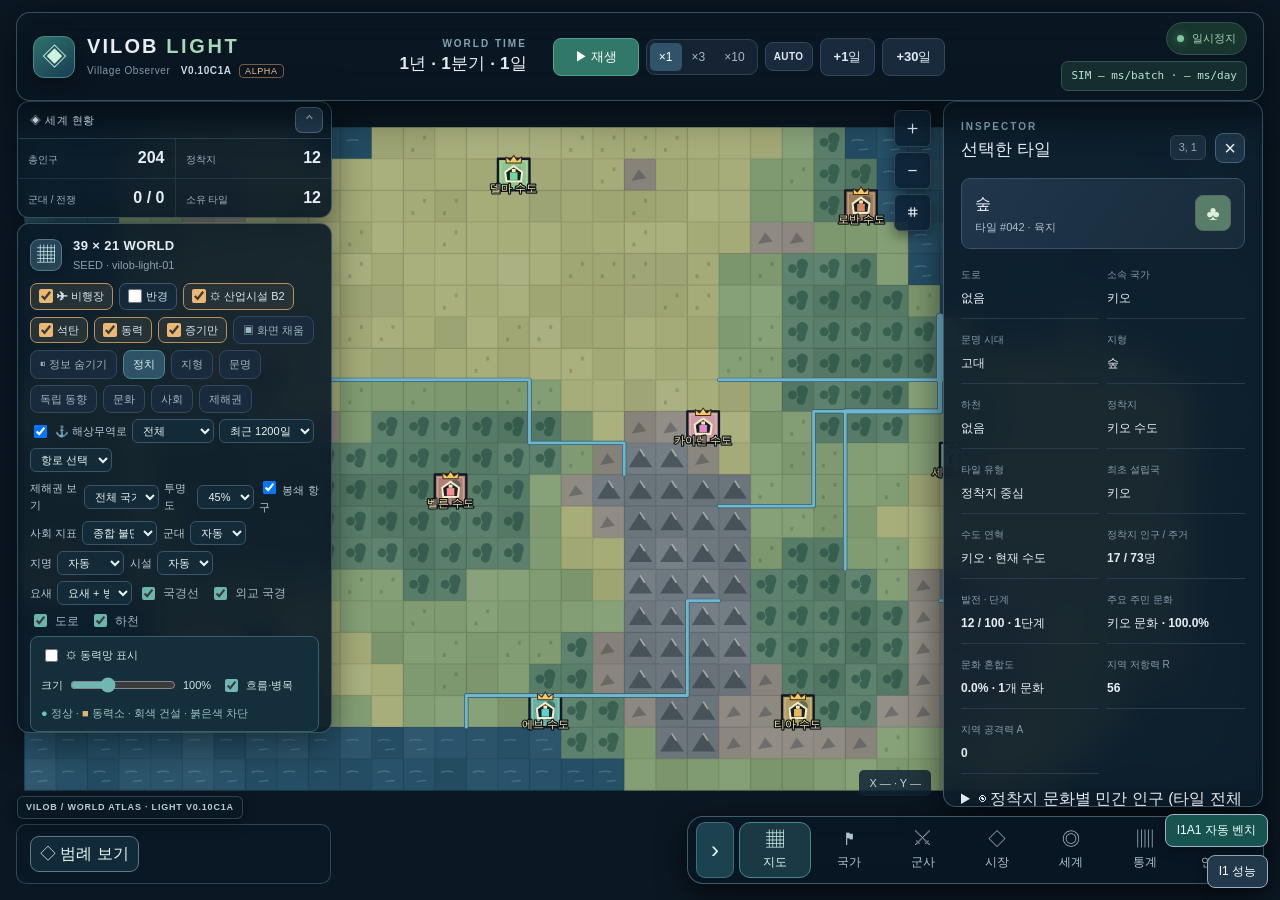
==== index.html @ dc1f767f "Add files via upload" ====
<!DOCTYPE html>

<html lang="ko">
<head>
<meta charset="utf-8"/>
<meta content="width=device-width, initial-scale=1, viewport-fit=cover" name="viewport"/>
<meta content="#0c1420" name="theme-color"/>
<meta content="VILOB Light — 지도 위 국가들의 이야기를 관찰하는 시뮬레이션" name="description"/>
<title>VILOB Light · V0.10C1A</title>
<style>

:root{font-family:Inter,ui-sans-serif,-apple-system,BlinkMacSystemFont,"Segoe UI","Noto Sans KR",sans-serif;color:#e8edf4;background:#0c1420;font-synthesis:none;line-height:1.5;--bg:#0c1420;--surface:#121e2d;--raised:#172538;--border:#29394b;--muted:#93a6b7;--accent:#85d0bb;--gold:#ebc384}
*{box-sizing:border-box}html,body{margin:0;min-height:100%;overflow-x:hidden}button,input{font:inherit}button{cursor:pointer}button:focus-visible,input:focus-visible{outline:2px solid #8bd6d0;outline-offset:3px}button:disabled{opacity:.48;cursor:default}button:hover:not(:disabled){filter:brightness(1.14)}.shell{max-width:1510px;margin:auto;padding:0 32px}.topbar{display:flex;align-items:center;justify-content:space-between;gap:24px;min-height:92px;border-bottom:1px solid #243346}.identity{display:flex;align-items:center;gap:12px;flex-shrink:0}.logo-icon{display:flex;align-items:center;justify-content:center;width:42px;height:42px;background:linear-gradient(145deg,#2d716d,#1a3d53);color:#cef3dc;border:1px solid #438e82;border-radius:11px;font-size:25px;box-shadow:0 7px 22px #0004}.brand-name{font-size:20px;font-weight:850;letter-spacing:2.1px;line-height:1.25}.brand-name span{font-weight:550;color:#a7d9b6;letter-spacing:2.6px}.brand-caption{color:#8699ab;font-size:10px;letter-spacing:.6px;margin-top:4px}.brand-caption b{font-weight:650;color:#cbd9e2;margin-left:7px}.alpha{font-size:9px;color:#f0bd82;border:1px solid #7b5c41;padding:1px 5px;border-radius:4px;margin-left:4px}.time-controls{display:flex;align-items:center;gap:26px}.time-wrap{display:flex;flex-direction:column;text-align:right}.time-hint,.eyebrow{font-size:10px;letter-spacing:2px;font-weight:750;color:#83a4b4}.time-wrap strong{font-size:17px;white-space:nowrap;letter-spacing:.2px}.controls{display:flex;align-items:center;gap:7px}.controls button,.map-head-controls button,.zoom-buttons button,.seed-inputs button,.file-actions button,.file-actions label{border:1px solid #34485b;background:#1a2a3d;color:#dfeaf2;border-radius:8px}.action-button{height:38px;padding:0 13px;font-size:13px;font-weight:650}.action-button.play{background:#317868;border-color:#52a18a;color:white;min-width:86px}.speed-group{background:#152333;padding:3px;display:flex;border:1px solid #2c4255;border-radius:9px;gap:1px}.speed-group .speed{border:0;background:transparent;font-size:12px;padding:5px 9px;border-radius:5px;color:#a5b8c6}.speed-group .speed.active{background:#31536a;color:white}.content{display:grid;grid-template-columns:minmax(0,1fr) 342px;gap:20px;align-items:start;padding-top:28px}.stage{min-width:0}.status-tag{font-size:11px;padding:7px 10px;border:1px solid #2e5349;border-radius:20px;color:#a8d1b6;background:#18362e;white-space:nowrap}.status-dot{display:inline-block;background:#7cc9a0;width:7px;height:7px;border-radius:50%;margin-right:5px;box-shadow:0 0 8px #7ad19b88}.stat-grid{display:grid;grid-template-columns:repeat(4,1fr);gap:10px;margin-bottom:14px}.stat{background:linear-gradient(130deg,#1a293a,#152333);border:1px solid var(--border);border-radius:10px;padding:12px 16px;display:flex;align-items:baseline;justify-content:space-between;gap:4px}.stat span{font-size:11px;color:#a1afbf}.stat b{font-size:20px;font-variant-numeric:tabular-nums}.map-card,.sidebar-card,.below-card,.history-card{border:1px solid #2d4153;background:#121e2c;border-radius:13px;overflow:hidden;box-shadow:0 6px 25px rgba(0,0,0,.08)}.map-card-head{min-height:63px;padding:12px 19px;display:flex;justify-content:space-between;align-items:center;gap:12px}.head-title,.seed-heading{display:flex;align-items:center;gap:11px}.head-icon{display:grid;place-items:center;background:#284056;color:#b9d7d1;font-size:18px;width:36px;height:36px;border-radius:9px}.head-title strong,.seed-heading strong{display:block;font-size:13px;letter-spacing:.4px}.head-title small,.seed-heading small{display:block;color:#8d9fb1;font-size:11px;margin-top:1px}.map-head-controls{display:flex;align-items:center;gap:6px}.map-head-controls .chip{padding:5px 12px;font-size:12px;color:#9eb6c2}.map-head-controls .chip.selected{background:#2f5366;color:#dff6ee;border-color:#4e8792}.checkbox-row{color:#a9b8c3;font-size:12px;display:flex;align-items:center;gap:5px;margin-left:8px;white-space:nowrap}.checkbox-row input{accent-color:#6bb6aa}.canvas-area{height:auto;aspect-ratio:1/1;width:100%;position:relative;overflow:hidden;background:#0b1722;border-top:1px solid #344858;border-bottom:1px solid #344858;user-select:none}#worldCanvas{display:block;width:100%;height:100%;touch-action:none;cursor:grab}#worldCanvas:active{cursor:grabbing}.zoom-buttons{position:absolute;right:13px;top:13px;display:grid;gap:5px}.zoom-buttons button{height:32px;width:32px;font-size:19px;border-radius:6px;background:#112536d9;color:#e8f3f6}.coordinate-badge{position:absolute;bottom:12px;right:13px;background:#112536d9;color:#c0d6df;padding:5px 10px;border-radius:5px;font-size:11px;font-variant-numeric:tabular-nums}.map-foot{display:flex;justify-content:space-between;align-items:center;gap:10px;min-height:51px;padding:11px 17px}.legend{display:flex;gap:16px;flex-wrap:wrap}.legend span{display:inline-flex;align-items:center;gap:6px;font-size:11px;color:#a4b4c1}.legend-icon{width:11px;height:11px;display:inline-block;border:1px solid #9dadb9}.legend-icon.capital{border:2px solid #f6d697;background:#28313e;transform:rotate(45deg);width:9px;height:9px;margin:0 3px}.legend-icon.border{border:0;border-top:3px solid #080b12;width:15px}.legend-icon.neutral{background:#829d73}.legend-icon.water{background:#255067;border-color:#547c8b}.map-tip{font-size:10px;color:#7790a3;white-space:nowrap}.below-card{padding:16px 18px;margin-top:14px}.seed-heading{margin-bottom:13px}.seed-inputs{display:flex;gap:8px}.seed-inputs input{flex:1;min-width:0;color:#e2eef2;border:1px solid #405369;background:#0c1825;border-radius:7px;padding:9px 12px;outline:none;font-size:13px}.seed-inputs button{padding:8px 13px;font-size:12px;white-space:nowrap}.seed-inputs .primary-button{background:#286e68;border-color:#469890;color:#e9faf3;font-weight:700}.file-actions{display:flex;flex-wrap:wrap;gap:6px;margin-top:12px}.file-actions button,.file-actions label{background:transparent;border:1px solid #35495a;color:#9fb5c5;border-radius:6px;padding:5px 9px;font-size:11px;cursor:pointer}.file-label input{display:none}.sidebar{display:flex;flex-direction:column;gap:16px;min-width:0}.sidebar-card{padding:20px}.card-heading{display:flex;justify-content:space-between;align-items:flex-end;gap:9px;margin-bottom:15px}.card-heading h2,.history-card h2{margin:3px 0 0;font-size:17px;font-weight:720}.small-label{color:#8eaabb;font-size:11px;border:1px solid #30495b;background:#1b2f40;border-radius:6px;padding:3px 8px}.inspector-content{display:grid;gap:13px}.tile-banner{padding:13px;border-radius:9px;background:linear-gradient(125deg,#20364b,#172b3a);border:1px solid #39546a;display:flex;align-items:center;justify-content:space-between;gap:8px}.terrain-title{font-size:16px;font-weight:700}.terrain-subtitle{font-size:11px;color:#adc0cf;margin-top:3px}.terrain-glyph{display:grid;place-items:center;width:36px;height:36px;border-radius:8px;color:#dcefd7;border:1px solid #516b62;background:#415b51;font-size:20px}.detail-grid{display:grid;grid-template-columns:1fr 1fr;gap:8px}.detail-item{border-bottom:1px solid #2a3b4c;padding:5px 0 9px}.detail-item small{display:block;color:#869cac;font-size:10px;margin-bottom:3px}.detail-item strong{font-size:12px;font-weight:650}.nation-pill{display:inline-flex;align-items:center;gap:7px;min-width:0}.nation-dot{display:inline-block;width:10px;height:10px;flex:none;border-radius:3px;box-shadow:0 0 0 1px #fff2}.inspector-note{color:#92a5b7;font-size:11px;line-height:1.65;padding:12px;background:#142839;border:1px dashed #325164;border-radius:8px}.nation-list{display:grid;gap:7px}.nation-row{display:flex;align-items:center;width:100%;text-align:left;gap:10px;padding:9px 10px;border-radius:8px;border:1px solid #2b4153;color:#e0ebf3;background:#162738;transition:background .12s,border-color .12s}.nation-row.active{background:#263c51;border-color:#719b9d;box-shadow:inset 3px 0 #a4dfc5}.nation-badge{width:26px;height:26px;display:grid;place-items:center;border-radius:6px;color:#0e1921;font-weight:850;font-size:11px}.nation-text{flex:1;min-width:0;display:block}.nation-text strong{font-size:13px;display:block}.nation-text small{font-size:10px;color:#9cabb9;display:block}.nation-count{font-variant-numeric:tabular-nums;color:#a9bdc7;font-size:12px}.milestone{display:flex;gap:8px;align-items:center;font-size:12px;margin:10px 0;color:#c2d1d9}.milestone .tick{color:#72c9a4;border-radius:50%;background:#203d38;width:19px;height:19px;display:grid;place-items:center;flex-shrink:0}.milestone.pending{color:#94a8ba}.milestone.pending .tick{background:#203042;color:#7894a8}.scope-note{color:#8da4b4;font-size:11px;border-top:1px solid #324254;padding-top:11px;margin:13px 0 0;line-height:1.65}.history-card{grid-column:1/-1;padding:19px 21px;display:flex;gap:24px;align-items:center;justify-content:space-between}.chronicle{font-size:12px;color:#bacdd4;display:flex;align-items:center;gap:13px}.event-tag{color:#a4d5c0;background:#244537;border:1px solid #466a5e;border-radius:4px;padding:2px 7px;font-size:10px}.footer{display:flex;justify-content:space-between;color:#71899b;font-size:10px;padding:19px 0 30px;gap:10px}.toast{opacity:0;pointer-events:none;position:fixed;bottom:24px;left:50%;transform:translate(-50%,10px);transition:opacity .2s,transform .2s;z-index:40;background:#203949;color:#e8f6f4;padding:12px 18px;border:1px solid #649688;border-radius:10px;max-width:90%;box-shadow:0 12px 34px #0007;font-size:13px;text-align:center}.toast.visible{opacity:1;transform:translate(-50%,0)}.sr-only{position:absolute;clip-path:inset(50%);width:1px;height:1px;overflow:hidden;white-space:nowrap}
@media(min-width:1460px){.content{grid-template-columns:minmax(0,1fr) 360px;gap:24px}}
@media(max-width:1100px){.shell{padding:0 18px}.content{grid-template-columns:minmax(0,1fr) 300px;gap:14px}.topbar{gap:9px}.time-controls{gap:14px}.action-button{padding:0 8px}.sidebar-card{padding:16px}.legend{gap:10px}.map-tip{display:none}}
@media(max-width:820px){.topbar{flex-wrap:wrap;padding:15px 0;gap:16px}.time-controls{flex:1;justify-content:space-between}.time-wrap{text-align:left}.content{grid-template-columns:minmax(0,1fr);padding-top:21px}.sidebar{display:grid;grid-template-columns:repeat(2,minmax(0,1fr));gap:12px}.notes-card{grid-column:1/-1}.history-card{grid-column:1}}
@media(max-width:540px){.shell{padding:0 11px}.topbar{min-height:unset;padding:15px 2px 13px;gap:13px}.logo-icon{width:36px;height:36px;font-size:22px}.brand-name{font-size:18px}.time-controls{width:100%;flex-direction:column;align-items:stretch;gap:10px}.time-wrap{flex-direction:row;justify-content:space-between;align-items:center}.time-wrap strong{font-size:15px}.controls{gap:5px;justify-content:space-between}.action-button{height:34px;flex:1;padding:0 5px}.action-button.play{min-width:70px}.speed-group .speed{padding:4px 7px}.status-tag{padding:5px 7px;font-size:9px;margin-top:17px}.stat-grid{gap:5px;margin-bottom:9px}.stat{padding:9px 8px;display:block}.stat span{display:block;font-size:10px}.stat b{display:block;font-size:18px}.map-card-head{padding:10px;flex-wrap:wrap}.head-title strong{font-size:12px}.head-icon{width:30px;height:30px}.map-head-controls{margin-left:auto}.checkbox-row{margin-left:3px;font-size:11px}.map-head-controls .chip{padding:4px 9px}.map-foot{padding:9px 11px;min-height:40px}.legend{gap:10px}.legend span{font-size:10px}.below-card{margin-top:9px;padding:13px 12px}.seed-inputs{gap:5px}.seed-inputs button{padding:8px;font-size:11px}.seed-inputs input{padding:8px;font-size:12px}.sidebar{grid-template-columns:1fr;gap:9px}.notes-card{grid-column:auto}.history-card{display:block}.chronicle{margin-top:12px}.footer{display:block}.footer span{display:block;margin-bottom:4px}}
@media(prefers-reduced-motion:reduce){*{transition:none!important;animation:none!important}}

/* V0.1A1 — SIM-only lightweight performance readout */
.runtime-group{display:flex;flex-direction:column;align-items:flex-end;gap:6px;min-width:0}
.sim-performance{font-size:11px;color:#b7e4d6;background:#152d2d;border:1px solid #2e5650;border-radius:7px;padding:6px 9px;font-variant-numeric:tabular-nums;font-family:ui-monospace,SFMono-Regular,Consolas,monospace;white-space:nowrap}
@media(max-width:540px){.runtime-group{align-items:flex-end;margin-left:auto}.sim-performance{font-size:10px;padding:5px 7px}.status-tag{margin-top:0}}

/* V0.1C — compact warfare/armies inspector */
.military-list,.army-list{display:grid;gap:7px}.war-row,.army-detail{display:grid;gap:3px;border:1px solid #334958;border-radius:7px;background:#162c3a;padding:10px;font-size:12px}.war-row strong,.army-detail strong{color:#ebd6a2;font-size:12px}.war-row small,.army-detail span,.army-detail small{color:#adbecd;font-size:11px}.war-row.active-war{border-color:#b29553}.war-empty{color:#8fa5b5;font-size:12px;line-height:1.7;padding:5px 0}.war-card{border-color:#514838}

/* V0.1D — clickable combat timeline, line and morale inspection */
.battle-choice{width:100%;text-align:left;cursor:pointer;color:#e8edf4;font:inherit;transition:border-color .1s,background .1s}
.battle-choice.selected-battle{border-color:#e5c580;background:#253c46}
.battle-report{display:grid;gap:9px;border:1px solid #6b6850;border-radius:9px;padding:12px;background:#172b33;font-size:11px}
.report-head{display:flex;align-items:flex-start;justify-content:space-between;gap:7px;flex-wrap:wrap}
.report-head strong{color:#f0dca6;font-size:12px}.report-head small{color:#9fb5be;font-size:10px}
.combat-pair{display:grid;grid-template-columns:repeat(2,minmax(0,1fr));gap:8px}
.combat-side{min-width:0;padding:9px;border:1px solid #344b55;background:#1c333d;border-radius:6px;display:grid;gap:3px}
.combat-side strong{font-size:11px}.combat-side small{font-size:10px;color:#c1ccd7}
.combat-morale-track{height:5px;border-radius:9px;background:#354a55;overflow:hidden}.combat-morale-track span{display:block;height:100%;border-radius:9px}
.combat-round{border-top:1px solid #39515a;padding-top:8px;display:grid;gap:3px}
.combat-round strong{font-size:11px;color:#e9e1cd}.combat-round small{font-size:10px;color:#c1d0d6;line-height:1.5}
.combat-round .combat-event{color:#edd18b}

/* V0.1D1 - compact nation economic ledger and map label controls */
.economy-grid{display:grid;grid-template-columns:repeat(2,minmax(0,1fr));gap:7px;margin:9px 0}
.economy-item{display:flex;flex-direction:column;gap:3px;min-width:0;border:1px solid rgba(117,151,165,.23);border-radius:9px;padding:8px 9px;background:rgba(8,29,40,.36)}
.economy-item strong{font-size:14px;color:#e3eff0;overflow-wrap:anywhere}
.economy-item small{font-size:10px;color:#99b9c8;line-height:1.45}
.army-mode-selector{display:flex;align-items:center;gap:5px;font-size:11px;color:#b5c8d3}
.army-mode-selector select{background:#132a38;color:#eaf4f2;border:1px solid #395668;border-radius:6px;padding:4px 6px;max-width:75px;font:inherit}
@media(max-width:500px){.economy-grid{grid-template-columns:repeat(2,minmax(0,1fr))}.army-mode-selector{font-size:10px}.army-mode-selector select{max-width:60px;padding:3px}}

/* V0.1E: fixed five-tab navigation; panels are views over one live World. */
.shell{padding-bottom:100px}.content{display:block;min-width:0;padding-top:20px}.tab-panel{display:none;min-width:0}.tab-panel.is-active{display:block}.map-side{min-width:0}.two-panel-layout{display:grid;grid-template-columns:minmax(240px,340px) minmax(0,1fr);gap:16px;align-items:start}.two-panel-layout>*{min-width:0}.section-title{margin-bottom:16px}.section-title h1{font-size:26px;line-height:1.35;margin:4px 0}.section-title p{color:var(--muted);font-size:13px;margin:0}.focus-card{min-height:300px}.bottom-tabs{position:fixed;bottom:0;left:0;right:0;z-index:40;display:flex;align-items:stretch;justify-content:center;gap:8px;background:rgba(9,21,33,.96);border-top:1px solid #355062;backdrop-filter:blur(12px);padding:9px 12px calc(9px + env(safe-area-inset-bottom))}.bottom-tab{color:#afc4cd;min-width:100px;border:1px solid transparent;background:none;border-radius:11px;padding:8px 12px;font-size:12px;font-weight:700;display:grid;gap:2px;justify-items:center}.bottom-tab span{font-size:22px;line-height:1.2}.bottom-tab.active{color:#d9f8f0;background:#1b3945;border-color:#428a8c}.topbar .runtime-group{min-width:0;align-items:flex-end}.nation-overview-grid{display:grid;grid-template-columns:repeat(2,minmax(0,1fr));gap:9px;margin:12px 0}.nation-summary{display:flex;align-items:center;gap:10px;margin-bottom:12px}.nation-summary .nation-badge{width:40px;height:40px;flex-shrink:0}.overview-section{border-top:1px solid #2c4253;margin-top:13px;padding-top:13px}.overview-section h3{font-size:14px;margin:0 0 8px}.overview-heading{font-size:19px;font-weight:800}.muted-line{color:#a8bdc9;font-size:12px}.jump-button{background:#183b49;border:1px solid #477787;color:#d5f2ed;border-radius:7px;padding:6px 10px;font-size:12px;font-weight:650}.jump-button:hover{background:#285263}.nation-action-row{display:flex;gap:8px;align-items:center;justify-content:space-between;flex-wrap:wrap;padding:8px 0;border-bottom:1px solid #2a3c4e}.nation-action-row:last-child{border-bottom:0}.nation-action-row strong{font-size:12px}.unit-pill{display:inline-block;background:#2d4451;color:#ddf0ec;border:1px solid #48616f;border-radius:7px;font-size:11px;padding:4px 7px;margin-right:4px;margin-top:4px}.comparison-controls{display:flex;gap:8px;flex-wrap:wrap;margin:12px 0 18px}.comparison-rows{display:grid;gap:14px}.compare-row{display:grid;grid-template-columns:minmax(75px,120px) minmax(0,1fr) 78px;gap:12px;align-items:center}.compare-name{display:flex;align-items:center;gap:8px;font-size:13px;font-weight:700}.compare-dot{width:11px;height:11px;border-radius:4px;flex-shrink:0}.compare-track{height:18px;background:#203346;border-radius:6px;overflow:hidden}.compare-fill{height:100%;min-width:0;border-radius:6px}.compare-value{text-align:right;font-size:12px;font-variant-numeric:tabular-nums;color:#dbecf4}.compare-row.active .compare-name{color:#f1d79d}.military-list .army-detail{display:grid;gap:5px}.military-meta{display:flex;gap:7px;flex-wrap:wrap}.tab-panel .history-card,.tab-panel .below-card{margin:0 0 16px}.tab-panel .notes-card{margin-top:16px}.tab-panel .nations-card,.tab-panel .war-card{margin:0}.footer{padding-bottom:10px}
@media(max-width:1050px){.topbar{gap:12px}}
@media(max-width:700px){.shell{padding:0 12px 95px}.content{padding-top:10px}.two-panel-layout{grid-template-columns:minmax(0,1fr);gap:10px}.bottom-tabs{gap:2px;padding:6px 5px calc(6px + env(safe-area-inset-bottom))}.bottom-tab{min-width:0;flex:1;padding:7px 2px;font-size:11px}.bottom-tab span{font-size:19px}.compare-row{grid-template-columns:82px minmax(0,1fr) 60px;gap:6px}.compare-name,.compare-value{font-size:11px}.section-title h1{font-size:22px}.section-title p{font-size:12px}.topbar{flex-wrap:wrap}.topbar .runtime-group{flex-basis:100%;align-items:flex-start}.stat-grid{grid-template-columns:repeat(2,minmax(0,1fr))}}
.comparison-controls .chip{background:#1b3544;color:#d4e7ec;border:1px solid #3b596d;border-radius:7px;padding:7px 15px;cursor:pointer;font-size:12px}
.comparison-controls .chip.selected{background:#255357;color:#e1fff3;border-color:#55aaa3}

/* V0.1E-H1: operation and occupation inspector */
.occupation-card,.occupation-row{margin:8px 0;padding:11px;background:rgba(137,93,41,.13);border:1px solid #986f43;border-radius:8px;display:grid;gap:7px}
.occupation-card small,.occupation-row small{color:#d2c5a7;font-size:11px}.occupation-track{height:8px;border-radius:8px;background:#36444a;overflow:hidden}.occupation-track span{display:block;height:100%;border-radius:8px}

/* V0.1G: compact permanent war history */
.war-history-card{margin-top:16px}.war-history-entry{padding:12px;border:1px solid rgba(151,174,185,.23);border-radius:12px;margin:8px 0;background:rgba(16,33,46,.36)}.war-history-entry summary{cursor:pointer;display:flex;flex-direction:column;gap:6px}.war-history-names{display:flex;flex-wrap:wrap;gap:6px;align-items:center}.war-history-details{display:grid;gap:7px;margin-top:12px;padding-top:9px;border-top:1px solid rgba(145,169,183,.2);font-size:.85rem;line-height:1.6;overflow-wrap:anywhere}

/* V0.1G1: deterministic RNG policy controls */
.rng-options{display:flex;flex-direction:column;gap:11px}.rng-fixed-row{display:flex;align-items:center;gap:8px;font-size:13px;font-weight:700;color:#e2edf0}.rng-fixed-row input{accent-color:#6ec8ad;width:16px;height:16px}.rng-fixed-row small{font-size:11px;color:#91a9b9;font-weight:400}.rng-period-row{display:flex;align-items:center;gap:10px;flex-wrap:wrap;font-size:12px;color:#bbcad2}.rng-period-row select{padding:7px 10px;border:1px solid #527082;border-radius:7px;background:#142c3d;color:#e5f2f4;font-size:12px}.rng-period-row select:disabled{opacity:.45}.rng-description{font-size:12px;color:#9fb9c1;line-height:1.6}


/* V0.1G3 — permanent Atlas map: the prior basic map is no longer selectable. */
Atlas map interface. */
#atlasInspectorToggle,#atlasMapFitToggle{display:none}
body.atlas-mode{overflow:hidden}
body.atlas-mode .shell{max-width:none;padding:0}
body.atlas-mode .content{padding:0}
body.atlas-mode #tab-map{position:fixed;inset:0;z-index:2;display:block;min-width:0}
body.atlas-mode #tab-map .map-tab-layout,body.atlas-mode #tab-map .stage{display:block;position:static;width:auto;min-width:0}
body.atlas-mode #tab-map .page-header{display:none}
body.atlas-mode #tab-map .map-card{position:static;border:0;border-radius:0;background:transparent;box-shadow:none;overflow:visible}
body.atlas-mode #tab-map .canvas-area{position:fixed;inset:0;z-index:0;width:100vw;height:100vh;height:100dvh;min-height:0;aspect-ratio:auto;border:0;background:#142536}
body.atlas-mode #tab-map #worldCanvas{width:100%;height:100%}
body.atlas-mode .topbar{position:fixed;top:12px;left:16px;right:16px;z-index:46;max-width:none;min-height:70px;padding:9px 16px;border:1px solid rgba(133,178,192,.36);border-radius:14px;background:rgba(10,22,34,.91);box-shadow:0 10px 38px #0008;backdrop-filter:blur(18px);-webkit-backdrop-filter:blur(18px)}
body.atlas-mode .topbar .identity{min-width:180px}
body.atlas-mode #tab-map #statGrid{position:fixed;top:101px;left:17px;z-index:25;width:315px;margin:0;display:grid;grid-template-columns:repeat(2,minmax(0,1fr));gap:7px}
body.atlas-mode #tab-map #statGrid .stat{padding:8px 11px;background:rgba(12,27,40,.87);border-color:rgba(116,162,176,.4);box-shadow:0 3px 18px #0004}
body.atlas-mode #tab-map #statGrid .stat span{font-size:10px}
body.atlas-mode #tab-map #statGrid .stat b{font-size:18px}
body.atlas-mode #tab-map .map-card-head{position:fixed;z-index:26;left:17px;top:228px;width:315px;max-height:calc(100dvh - 390px);min-height:0;overflow-y:auto;padding:12px;display:flex;flex-direction:column;align-items:stretch;gap:10px;border-radius:12px;border:1px solid rgba(116,162,176,.4);background:rgba(10,25,38,.9);box-shadow:0 10px 35px #0007;backdrop-filter:blur(12px);-webkit-backdrop-filter:blur(12px)}
body.atlas-mode #tab-map .map-card-head .head-title .head-icon{width:32px;height:32px}
body.atlas-mode #tab-map .map-head-controls{display:flex;flex-wrap:wrap;justify-content:flex-start;align-items:center;gap:6px;margin:0}
body.atlas-mode #tab-map .map-head-controls .chip{font-size:11px;padding:5px 9px}
body.atlas-mode #tab-map .map-head-controls .checkbox-row{margin:0 5px 0 0}
body.atlas-mode #tab-map .map-head-controls .army-mode-selector{font-size:11px}
body.atlas-mode #tab-map .map-side{position:fixed;z-index:27;right:17px;top:101px;bottom:93px;width:clamp(275px,25vw,342px);display:block;min-width:0}
body.atlas-mode #tab-map .map-side .sidebar-card{position:static;max-height:100%;height:100%;overflow-y:auto;background:rgba(12,27,40,.90);border:1px solid rgba(125,166,184,.43);box-shadow:0 12px 38px #0009;backdrop-filter:blur(16px);-webkit-backdrop-filter:blur(16px);padding:17px}
body.atlas-mode #tab-map .map-foot{position:fixed;z-index:25;bottom:94px;left:17px;display:block;width:315px;min-height:0;padding:11px 13px;border-radius:10px;border:1px solid rgba(116,162,176,.35);background:rgba(11,25,37,.84);backdrop-filter:blur(12px);-webkit-backdrop-filter:blur(12px)}
body.atlas-mode #tab-map .legend{gap:7px 12px}
body.atlas-mode #tab-map .legend span{font-size:10px}
body.atlas-mode #tab-map .map-tip{display:none}
body.atlas-mode #tab-map .zoom-buttons{position:fixed;z-index:26;top:110px;right:calc(clamp(275px,25vw,342px) + 29px)}
body.atlas-mode #tab-map .zoom-buttons button{height:37px;width:37px;background:#0e2437e8;box-shadow:0 4px 14px #0007}
body.atlas-mode #tab-map .coordinate-badge{z-index:26;position:fixed;right:calc(clamp(275px,25vw,342px) + 29px);bottom:104px}
body.atlas-mode .bottom-tabs{z-index:50;left:50%;right:auto;bottom:12px;transform:translateX(-50%);width:max-content;max-width:calc(100vw - 22px);border:1px solid rgba(118,158,172,.52);border-radius:16px;padding:5px 8px;gap:2px;background:rgba(9,23,36,.91);box-shadow:0 9px 30px #0009}
body.atlas-mode .bottom-tab{min-width:83px;padding:6px 10px}
body.atlas-mode .bottom-tab span{font-size:18px}
body.atlas-mode .footer{display:none}
body.atlas-mode #atlasInspectorToggle,body.atlas-mode #atlasMapFitToggle{display:inline-block}
body.atlas-mode.atlas-inspector-hidden #tab-map .map-side{display:none}
body.atlas-mode.atlas-inspector-hidden #tab-map .zoom-buttons{right:16px}
body.atlas-mode.atlas-inspector-hidden #tab-map .coordinate-badge{right:16px}
@media(max-height:680px) and (min-width:721px){
 body.atlas-mode #tab-map .map-card-head{top:210px;max-height:calc(100dvh - 313px)}
 body.atlas-mode #tab-map .map-foot{display:none}
}
@media(max-width:950px) and (min-width:721px){
 body.atlas-mode .topbar{gap:8px;padding:8px 10px}
 body.atlas-mode .time-controls{gap:7px}
 body.atlas-mode #tab-map #statGrid,body.atlas-mode #tab-map .map-card-head,body.atlas-mode #tab-map .map-foot{left:9px;width:245px}
 body.atlas-mode #tab-map .map-side{right:9px;width:252px}
 body.atlas-mode #tab-map .zoom-buttons,body.atlas-mode #tab-map .coordinate-badge{right:270px}
 body.atlas-mode .brand-name{font-size:16px}
}
@media(max-width:720px){
 body.atlas-mode .topbar{top:7px;left:7px;right:7px;min-height:0;padding:7px 9px;display:flex;flex-wrap:wrap;align-items:center;gap:5px 8px;border-radius:12px}
 body.atlas-mode .topbar .identity{min-width:0;flex:1 1 110px;gap:7px}
 body.atlas-mode .topbar .logo-icon{width:27px;height:27px;font-size:18px;border-radius:7px}
 body.atlas-mode .topbar .brand-name{font-size:14px;letter-spacing:1px}
 body.atlas-mode .topbar .brand-name span{letter-spacing:1px}
 body.atlas-mode .topbar .brand-caption{display:none}
 body.atlas-mode .topbar .time-controls{width:100%;flex:1 1 100%;flex-direction:row;align-items:center;gap:5px;justify-content:space-between}
 body.atlas-mode .topbar .time-wrap{min-width:0;flex:none}
 body.atlas-mode .topbar .time-hint{display:none}
 body.atlas-mode .topbar .time-wrap strong{font-size:11px;letter-spacing:-.25px}
 body.atlas-mode .topbar .controls{gap:2px;justify-content:end}
 body.atlas-mode .topbar .action-button{height:29px;min-width:0;padding:0 6px;font-size:11px;flex:none}
 body.atlas-mode .topbar .speed-group{padding:2px}
 body.atlas-mode .topbar .speed{padding:3px 5px;font-size:10px}
 body.atlas-mode .topbar .runtime-group{flex:none;align-items:flex-end;flex-basis:auto;margin:0}
 body.atlas-mode .topbar .status-tag{display:none}
 body.atlas-mode .topbar .sim-performance{padding:3px 5px;font-size:9px;max-width:190px;overflow:hidden;text-overflow:ellipsis}
 body.atlas-mode #tab-map #statGrid{top:111px;left:7px;right:7px;width:auto;grid-template-columns:repeat(4,minmax(0,1fr));gap:4px}
 body.atlas-mode #tab-map #statGrid .stat{padding:5px 6px;display:block;min-width:0}
 body.atlas-mode #tab-map #statGrid .stat span{display:block;font-size:9px;white-space:nowrap}
 body.atlas-mode #tab-map #statGrid .stat b{display:block;font-size:14px}
 body.atlas-mode #tab-map .map-card-head{top:174px;left:7px;right:7px;width:auto;max-height:148px;padding:7px 9px;gap:5px}
 body.atlas-mode #tab-map .map-card-head .head-title{display:none}
 body.atlas-mode #tab-map .map-head-controls{gap:4px 5px}
 body.atlas-mode #tab-map .map-head-controls .chip{font-size:10px;padding:4px 7px}
 body.atlas-mode #tab-map .map-head-controls .army-mode-selector{font-size:10px}
 body.atlas-mode #tab-map .map-head-controls .army-mode-selector select{font-size:10px;padding:3px;max-width:65px}
 body.atlas-mode #tab-map .map-head-controls .checkbox-row{font-size:10px;gap:2px}
 body.atlas-mode #tab-map .map-foot{display:none}
 body.atlas-mode #tab-map .zoom-buttons{right:9px;top:300px}
 body.atlas-mode #tab-map .zoom-buttons button{height:34px;width:34px}
 body.atlas-mode #tab-map .coordinate-badge{right:9px;bottom:76px;font-size:10px}
 body.atlas-mode #tab-map .map-side{display:none;left:7px;right:7px;bottom:72px;top:auto;width:auto;max-height:min(48dvh,375px)}
 body.atlas-mode #tab-map .map-side .sidebar-card{height:auto;max-height:min(48dvh,375px);padding:11px;overflow-y:auto}
 body.atlas-mode.atlas-inspector-open #tab-map .map-side{display:block}
 body.atlas-mode .bottom-tabs{bottom:6px;width:calc(100vw - 14px);padding:4px;gap:1px;border-radius:12px}
 body.atlas-mode .bottom-tab{min-width:0;flex:1;font-size:10px;padding:5px 2px}
 body.atlas-mode .bottom-tab span{font-size:16px}
}
@media(max-width:410px){body.atlas-mode .topbar .time-wrap strong{font-size:10px}body.atlas-mode .topbar .action-button{padding:0 4px;font-size:10px}body.atlas-mode .topbar .speed{padding:3px 4px}}


/* Atlas map: corner-docked controls and ▦ collapsible map settings.
   Visual layout only; no simulation, renderer math, or save keys modified. */
.atlas-legend-toggle{display:none}
body.atlas-mode #tab-map .atlas-settings-toggle{
  display:grid;place-items:center;flex-shrink:0;padding:0;cursor:pointer;
  border:1px solid rgba(127,181,194,.48);background:#274358;color:#d6f3ef;
  box-shadow:0 2px 12px #0004;
}
body.atlas-mode #tab-map .atlas-settings-toggle:hover{background:#36617a}
body.atlas-mode #tab-map .atlas-settings-toggle:focus-visible,
body.atlas-mode #tab-map .atlas-legend-toggle:focus-visible{outline:2px solid #9eeed6;outline-offset:3px}
/* Icon remains visible and clickable after its panel is collapsed. */
body.atlas-mode.atlas-settings-collapsed #tab-map .map-card-head{
  width:48px;max-width:48px;height:48px;min-height:48px;max-height:48px;
  padding:6px;overflow:visible;align-items:center;gap:0;
}
body.atlas-mode.atlas-settings-collapsed #tab-map .map-card-head .head-title{width:100%;justify-content:center}
body.atlas-mode.atlas-settings-collapsed #tab-map .map-card-head .head-title > div,
body.atlas-mode.atlas-settings-collapsed #tab-map .map-head-controls{display:none}
body.atlas-mode.atlas-settings-collapsed #tab-map .atlas-settings-toggle{width:34px;height:34px}
/* Permanent docks: informational legend on left, navigation on right. */
body.atlas-mode #tab-map .map-foot{left:16px;bottom:16px;display:block}
body.atlas-mode .bottom-tabs{
  left:auto;right:16px;bottom:16px;transform:none;
  width:max-content;max-width:calc(100vw - 32px);
}
@media(max-height:680px) and (min-width:721px){
  body.atlas-mode #tab-map .map-foot{display:block;bottom:12px}
}
@media(max-width:950px) and (min-width:721px){
  body.atlas-mode #tab-map .map-foot{left:9px;bottom:12px}
  body.atlas-mode .bottom-tabs{right:9px;bottom:12px}
}
@media(max-width:720px){
  /* Make the ▦ affordance visible even on narrow screens. */
  body.atlas-mode #tab-map .map-card-head .head-title{display:flex;min-height:30px;gap:7px}
  body.atlas-mode #tab-map .map-card-head .head-title > div{display:none}
  body.atlas-mode #tab-map .map-card-head .atlas-settings-toggle{height:30px;width:30px}
  body.atlas-mode #tab-map .map-card-head{top:174px}
  body.atlas-mode.atlas-settings-collapsed #tab-map .map-card-head{
    width:44px;max-width:44px;height:44px;min-height:44px;max-height:44px;
    padding:6px;left:7px;right:auto;top:174px;
  }
  body.atlas-mode.atlas-settings-collapsed #tab-map .atlas-settings-toggle{height:30px;width:30px}
  body.atlas-mode #tab-map .map-foot{
    display:block;left:7px;bottom:7px;right:auto;width:auto;
    min-height:0;padding:0;border:0;background:transparent;box-shadow:none;
    overflow:visible;backdrop-filter:none;-webkit-backdrop-filter:none;z-index:51;
  }
  body.atlas-mode #tab-map .atlas-legend-toggle{
    display:block;border:1px solid rgba(118,158,172,.52);border-radius:11px;
    padding:10px 9px;background:rgba(9,23,36,.93);box-shadow:0 6px 22px #0008;
    color:#d4e9ed;font-size:11px;font-weight:700;cursor:pointer;min-width:89px;
  }
  body.atlas-mode #tab-map .map-foot .legend{display:none}
  body.atlas-mode.atlas-legend-open #tab-map .map-foot .legend{
    position:absolute;left:0;bottom:calc(100% + 9px);width:min(266px,calc(100vw - 14px));
    display:flex;flex-wrap:wrap;gap:8px 12px;padding:12px;
    border:1px solid rgba(118,158,172,.52);border-radius:12px;
    background:rgba(9,23,36,.96);box-shadow:0 8px 28px #000a;
    backdrop-filter:blur(14px);-webkit-backdrop-filter:blur(14px);
  }
  body.atlas-mode .bottom-tabs{
    left:auto;right:7px;bottom:7px;transform:none;
    width:min(268px,calc(100vw - 117px));max-width:calc(100vw - 117px);
    padding:4px;gap:1px;
  }
  body.atlas-mode .bottom-tab{min-width:0;flex:1;padding:5px 1px;font-size:10px}
}


/* Atlas map: single collapsible top-left statistics panel + tethered ▦ control. */
.atlas-stats-header{display:none}
.atlas-stat-items{display:contents}
.atlas-legend-watermark{display:none}
.atlas-wm-compact{display:none}
body.atlas-mode #tab-map #statGrid{
  display:flex;flex-direction:column;gap:0;overflow:hidden;
  border:1px solid rgba(116,162,176,.43);border-radius:12px;
  padding:0;background:rgba(10,25,38,.92);box-shadow:0 10px 35px #0007;
  backdrop-filter:blur(12px);-webkit-backdrop-filter:blur(12px)
}
body.atlas-mode #tab-map .atlas-stats-header{
  min-height:36px;padding:5px 8px 5px 12px;display:flex;align-items:center;
  justify-content:space-between;gap:12px;color:#dceaf1;
  font-size:11px;font-weight:750;letter-spacing:.5px;
}
body.atlas-mode #tab-map .atlas-stats-header button{
  display:grid;place-items:center;min-height:26px;min-width:28px;padding:0;
  border:1px solid rgba(124,164,180,.45);border-radius:7px;
  background:rgba(39,67,88,.8);color:#d7eef1;cursor:pointer;
  font-size:19px;line-height:1;
}
body.atlas-mode #tab-map .atlas-stats-header button:hover{background:#36617a}
body.atlas-mode #tab-map .atlas-stats-header button:focus-visible{outline:2px solid #9eeed6;outline-offset:2px}
body.atlas-mode #tab-map .atlas-stat-items{
  display:grid;grid-template-columns:repeat(2,minmax(0,1fr));gap:0;
  border-top:1px solid rgba(116,162,176,.25)
}
body.atlas-mode #tab-map #statGrid .stat{
  min-width:0;min-height:39px;display:flex;align-items:baseline;justify-content:space-between;
  gap:4px;margin:0;border:0;border-radius:0;padding:7px 10px;
  box-shadow:none;background:transparent;
}
body.atlas-mode #tab-map #statGrid .stat:nth-child(2n){border-left:1px solid rgba(116,162,176,.17)}
body.atlas-mode #tab-map #statGrid .stat:nth-child(n+3){border-top:1px solid rgba(116,162,176,.17)}
body.atlas-mode #tab-map #statGrid .stat span{font-size:10px;white-space:nowrap}
body.atlas-mode #tab-map #statGrid .stat b{font-size:16px;white-space:nowrap}
body.atlas-mode.atlas-stats-collapsed #tab-map .atlas-stat-items{display:none}
body.atlas-mode #tab-map .map-card-head{top:223px;transition:top .16s ease}
body.atlas-mode.atlas-stats-collapsed #tab-map .map-card-head{top:146px}
/* Secondary collapsible settings icon is always tied to the statistics panel height. */
body.atlas-mode #tab-map .atlas-legend-watermark{
  display:block;position:absolute;left:0;bottom:calc(100% + 6px);
  padding:4px 8px;max-width:100%;width:max-content;
  white-space:nowrap;color:#b6cbd6;letter-spacing:.8px;
  background:rgba(11,25,37,.9);border:1px solid rgba(116,162,176,.32);
  border-radius:6px;font-size:9px;font-weight:650;
  box-shadow:0 4px 14px #0006;pointer-events:none
}
@media(max-width:950px) and (min-width:721px){
  body.atlas-mode #tab-map #statGrid .stat{padding:6px 7px}
  body.atlas-mode #tab-map #statGrid .stat span{font-size:9px}
  body.atlas-mode #tab-map #statGrid .stat b{font-size:14px}
}
@media(max-width:720px){
  body.atlas-mode #tab-map #statGrid{top:111px}
  body.atlas-mode #tab-map .atlas-stats-header{min-height:30px;padding:2px 7px;font-size:10px}
  body.atlas-mode #tab-map .atlas-stats-header button{min-height:24px;min-width:27px;font-size:17px}
  body.atlas-mode #tab-map .atlas-stat-items{grid-template-columns:repeat(4,minmax(0,1fr))}
  body.atlas-mode #tab-map #statGrid .stat{
    min-height:37px;display:flex;flex-direction:column;align-items:start;
    justify-content:center;gap:1px;padding:4px 5px;border-top:0;
  }
  body.atlas-mode #tab-map #statGrid .stat:nth-child(2n){border-left:0}
  body.atlas-mode #tab-map #statGrid .stat:not(:first-child){border-left:1px solid rgba(116,162,176,.17)}
  body.atlas-mode #tab-map #statGrid .stat span{font-size:9px}
  body.atlas-mode #tab-map #statGrid .stat b{font-size:14px}
  body.atlas-mode #tab-map .map-card-head,
  body.atlas-mode.atlas-settings-collapsed #tab-map .map-card-head{top:195px}
  body.atlas-mode.atlas-stats-collapsed #tab-map .map-card-head,
  body.atlas-mode.atlas-stats-collapsed.atlas-settings-collapsed #tab-map .map-card-head{top:149px}
  body.atlas-mode #tab-map .atlas-wm-full{display:none}
  body.atlas-mode #tab-map .atlas-wm-compact{display:inline}
  body.atlas-mode #tab-map .atlas-legend-watermark{
    width:max-content;max-width:min(220px,calc(100vw - 20px));
    padding:4px 7px;font-size:8px;letter-spacing:.35px;
  }
}


/* G4: explicit dimension selector for square / wide worlds. */
.world-size-choice{display:flex;align-items:center;gap:12px;margin:10px 0 14px;flex-wrap:wrap}.world-size-choice label{font-size:12px;color:#a8cad0;font-weight:700}.world-size-choice select{background:#132b3c;color:#e5f1f3;border:1px solid #4c7182;border-radius:8px;padding:8px 10px;font-size:13px;min-width:235px;max-width:100%}

/* V0.1G4C — the navigation dock slides beyond the right edge, leaving its
 * leftmost chevron as an accessible handle. The other four tabs are unchanged. */
.atlas-tabs-toggle{display:none}
body.atlas-mode .bottom-tabs{transition:transform .20s ease}
body.atlas-mode .bottom-tabs .atlas-tabs-toggle{
  display:grid;place-items:center;align-self:stretch;flex:none;
  width:38px;min-width:38px;margin:0 3px 0 0;padding:0;
  border:1px solid rgba(111,165,178,.45);border-radius:9px;
  background:rgba(32,70,85,.9);color:#e0f7ef;font-size:24px;line-height:1;
}
body.atlas-mode.atlas-tabs-collapsed .bottom-tabs{
  transform:translateX(calc(100% - 44px));
}
@media(max-width:720px){
  body.atlas-mode .bottom-tabs .atlas-tabs-toggle{
    width:34px;min-width:34px;font-size:21px;margin-right:2px;
  }
  body.atlas-mode.atlas-tabs-collapsed .bottom-tabs{
    transform:translateX(calc(100% - 39px));
  }
}

/* V0.2A — nation technology and war-first military view */
.military-primary,.military-secondary,.army-roster-collapsible{margin-bottom:14px}
.e3c-audit-root{margin:14px 0}.e3c-audit-controls{display:flex;align-items:center;gap:10px;flex-wrap:wrap;padding:8px 0 14px}.e3c-audit-controls select{min-width:145px;max-width:100%;padding:7px;background:var(--panel,#17252f);border:1px solid var(--line,#51606a);color:inherit;border-radius:6px}.e3c-audit-content{display:grid;gap:9px}.e3c-audit-content .overview-section{margin:0}.e3c-formation-record{display:flex;gap:8px;flex-wrap:wrap;margin:7px 0}.e3c-formation-record span{display:inline-block;padding:5px 8px;border:1px solid var(--line,#51606a);border-radius:6px;font-size:12px}.e3c-formation-record strong{font-variant-numeric:tabular-nums}
.army-roster-collapsible{padding:0!important;overflow:hidden}
.army-roster-collapsible summary{list-style:none;cursor:pointer;display:flex;align-items:center;justify-content:space-between;gap:12px;padding:17px 20px;color:#e8edf4}
.army-roster-collapsible summary::-webkit-details-marker{display:none}
.army-roster-collapsible summary strong{display:inline-block;font-size:16px;margin:2px 9px 0 0}
.army-roster-collapsible summary small{font-size:11px;color:#9bb5c5}
.army-roster-chevron{font-size:23px;color:#91bdc1;transition:transform .15s}
.army-roster-collapsible[open] .army-roster-chevron{transform:rotate(180deg)}
.army-roster-content{padding:0 17px 18px}
.comparison-sort-control{display:flex;justify-content:flex-end;align-items:center;gap:9px;margin:0 0 14px;font-size:12px;color:#a9c0cc}
.comparison-sort-control select{background:#1a3342;border:1px solid #436477;border-radius:7px;color:#e8f2f5;padding:6px 9px}
.tech-overview{display:grid;gap:9px}.tech-current{font-size:12px;color:#e4cc96;padding:8px 10px;background:#1c3440;border:1px solid #3d6066;border-radius:7px}
.tech-progress{height:7px;background:#2d4654;border-radius:8px;overflow:hidden}.tech-progress span{height:100%;display:block;background:#80c4a8}
.tech-branch{padding:9px 10px;background:#142b3a;border:1px solid #314c5a;border-radius:9px;display:grid;grid-template-columns:repeat(3,minmax(0,1fr));gap:6px}
.tech-branch>strong{grid-column:1/-1;font-size:12px;color:#c9dedf}
.tech-item{padding:8px 7px;display:flex;gap:5px;align-items:flex-start;min-width:0;border:1px solid #375064;border-radius:7px;background:#1b3241}
.tech-item.is-unlocked{border-color:#5b9a83;background:#24453c}.tech-item.is-researching{border-color:#bca15f}.tech-item.is-locked{opacity:.57}
.tech-item strong{font-size:11px;display:block;overflow-wrap:anywhere}.tech-item small{font-size:10px;display:block;color:#adbdc8;line-height:1.5;overflow-wrap:anywhere}
.tech-status{font-size:13px;flex:none}
@media(max-width:620px){.tech-branch{grid-template-columns:1fr}.army-roster-collapsible summary{padding:13px}}
.army-roster-collapsible summary .eyebrow{display:block;margin-bottom:3px}
.army-roster-collapsible summary strong{margin-top:0}
/* V0.2B: player action controls. Atlas map / observer mode remain unchanged. */
.player-control-panel{margin:16px 0 0;border-top:1px solid #395365;padding-top:16px;display:grid;gap:10px}
.player-control-header{display:flex;align-items:center;justify-content:space-between;gap:10px;flex-wrap:wrap}
.player-control-header strong{font-size:15px;color:#e6f8f3}
.player-control-header small{font-size:12px;color:#a9bfcb}
.player-main-button{border:1px solid #609e96;background:#20554f;color:#e6fff8;border-radius:9px;padding:10px 12px;font-weight:750;text-align:center;cursor:pointer}
.player-main-button:disabled{cursor:not-allowed;opacity:.45}
.player-action-card{border:1px solid #344e60;border-radius:12px;background:#112736;padding:13px;display:grid;gap:12px}
.player-action-card h3{font-size:15px;margin:0}
.player-note,.player-cost-preview{font-size:12px;line-height:1.55;color:#b4c8d0;margin:0}
.player-cost-preview{padding:8px;border:1px solid #355263;border-radius:7px;overflow-wrap:anywhere}
.player-action-fields{display:grid;grid-template-columns:repeat(auto-fit,minmax(min(100%,190px),1fr));gap:10px}
.player-field{display:grid;gap:5px;font-size:12px;color:#bbd4dc;min-width:0}
.player-input{background:#102332;border:1px solid #507181;color:#e7f7fa;border-radius:7px;padding:8px;max-width:100%;min-width:0;width:100%;font-size:13px}
.player-input option{background:#102332;color:#e7f7fa}

/* V0.2B1: military finance summary */
.military-economy-summary{display:grid;grid-template-columns:repeat(auto-fit,minmax(170px,1fr));gap:10px;padding:16px}.military-economy-summary .economy-item{min-width:0}
/* V0.2C AI profile editor */
.ai-editor-card{display:flex;flex-direction:column;gap:14px;min-width:0}.ai-toolbar,.ai-button-row,.ai-color-controls{display:flex;gap:8px;flex-wrap:wrap;align-items:center}.ai-toolbar select{max-width:100%;flex:1 1 220px}.ai-editor-grid{display:grid;grid-template-columns:minmax(0,1.2fr) minmax(0,1fr);gap:16px;min-width:0}.ai-editor-fields,.ai-editor-side{min-width:0;display:flex;flex-direction:column;gap:12px}.ai-field{display:flex;flex-wrap:wrap;align-items:center;gap:8px;font-size:13px;color:var(--text,#dfedf0)}.ai-field>span:first-child{min-width:108px}.ai-field>input:not([type=checkbox]),.ai-field>select{flex:1;min-width:95px}.ai-parameter-list{display:grid;gap:10px}.ai-param-head{display:flex;justify-content:space-between;align-items:center;gap:8px}.ai-parameter input[type=range]{width:100%;accent-color:#6ba6c6}.ai-parameter input[type=number]{width:72px}.ai-color-card,.ai-diagnostics,.ai-compare,.ai-new-world{padding:12px;border:1px solid rgba(153,194,207,.25);border-radius:12px;min-width:0}.ai-color-card h3,.ai-diagnostics h3,.ai-new-world h3{margin:0 0 10px;font-size:15px}.ai-swatch{display:inline-block;flex:none;width:38px;height:32px;border:1px solid #ffffff66;border-radius:7px}.ai-color-controls input[type=color]{width:44px;height:34px;padding:2px}.ai-color-controls input[type=text]{width:95px;min-width:80px}.ai-rgb{display:flex;gap:6px;flex-wrap:wrap;margin:8px 0}.ai-rgb .ai-field>span{min-width:10px}.ai-rgb input{width:52px;min-width:52px}.ai-decision{padding:6px 0;border-top:1px solid rgba(153,194,207,.15);display:flex;flex-direction:column;gap:3px}.ai-decision small{opacity:.76}.ai-new-nation-row{display:grid;grid-template-columns:76px minmax(0,1fr) 52px;gap:8px;align-items:center;padding:5px 0}.ai-new-nation-row select{min-width:0;max-width:100%}.ai-new-nation-row input[type=color]{width:48px;height:32px}.ai-color-warning{color:#f1b26e;font-size:12px}.ai-file-import input[type=file]{max-width:100%}@media(max-width:760px){.ai-editor-grid{grid-template-columns:1fr}.ai-toolbar{flex-direction:column;align-items:stretch}.ai-toolbar select{flex-basis:auto}}
.ai-editor-card select,.ai-editor-card input:not([type=color],[type=range],[type=file]){background:#162738;color:#e8f2f7;border:1px solid #526b7f;border-radius:6px;padding:8px 9px;font:inherit;box-sizing:border-box}.ai-editor-card select:focus-visible,.ai-editor-card input:focus-visible,.ai-editor-card button:focus-visible{outline:2px solid #65bdd4;outline-offset:2px}.ai-editor-card button:not(.primary-button){background:#20364a;border:1px solid #557087;border-radius:6px;color:#e8f2f7;padding:8px 11px;cursor:pointer}.ai-editor-card button:hover{filter:brightness(1.15)}.ai-editor-card .ai-new-world{margin-top:6px}.ai-editor-card .ai-parameter{padding:5px 0}.ai-editor-card .ai-field>input[type=file]{font-size:12px}.ai-editor-card .ai-button-row{margin-top:8px}

/* C1: place immediate nation control above the overview and roster. */
.player-top-panel{margin:0 0 16px;border:1px solid #395365;border-radius:12px;background:#152a38;padding:14px;max-width:100%;}
.player-top-panel .player-control-header{margin:0;}

/* C1: custom nation name field in new-world setup. */
.ai-new-nation-row{grid-template-columns:34px minmax(115px,200px) minmax(0,1fr) 52px;}
.ai-new-nation-row input[type=text]{min-width:0;width:100%;}
@media(max-width:760px){.ai-new-nation-row{grid-template-columns:30px minmax(0,1fr) 52px;}.ai-new-nation-row select{grid-column:2;grid-row:2;}.ai-new-nation-row input[type=color]{grid-column:3;grid-row:1 / span 2;}}

/* V0.3A1: trade report adapts to compact mobile screens. */
.trade-log-list{display:flex;flex-direction:column;max-height:440px;overflow-y:auto;gap:7px;padding:12px 16px}
.trade-log-row{display:flex;gap:9px;align-items:center;flex-wrap:wrap;border-bottom:1px solid rgba(125,145,160,.15);padding:8px 0;font-size:.89rem}
.trade-date{color:var(--muted, #8696a5);font-size:.75rem;min-width:40px}
.trade-log-row strong{font-weight:650}
@media(max-width:520px){.trade-log-row{gap:5px;flex-direction:column;align-items:flex-start}}

.defensive-mini{border:1px solid #805b43;background:rgba(106,67,34,.15);padding:9px;border-radius:8px;margin-top:8px}.defensive-mini>strong{color:#f1cb96}


/* V0.3B1 — C: only a small fortress cue is persistent; detail appears on selection. */
.fortress-detail-popover{
  position:absolute;z-index:22;width:clamp(218px,21vw,262px);max-width:calc(100% - 20px);
  padding:12px 13px 10px;background:rgba(12,27,40,.96);
  border:1px solid rgba(128,179,189,.68);border-radius:12px;color:#eaf2ee;
  box-shadow:0 13px 35px rgba(0,0,0,.66);backdrop-filter:blur(10px);
  pointer-events:auto;user-select:text;
}
.fortress-detail-popover[hidden]{display:none!important}
.fortress-detail-head{display:flex;align-items:flex-start;justify-content:space-between;gap:8px;padding-bottom:10px;border-bottom:1px solid rgba(147,177,186,.22)}
.fortress-detail-head strong{display:block;font-size:13px;font-weight:770;line-height:1.45;overflow-wrap:anywhere}
.fortress-detail-head small{font-size:10px;color:#a1b6c4;display:block;margin-top:2px}
.fortress-eyebrow{font-size:9px;letter-spacing:1.45px;color:#e2c88b;font-weight:800;margin-bottom:5px}
.fortress-detail-close{display:grid;place-items:center;width:25px;height:25px;flex:none;background:#1e3443;color:#cbdce4;border:1px solid #466273;border-radius:7px;cursor:pointer;font-size:19px;line-height:1}
.fortress-detail-close:hover{background:#345265}
.fortress-stat{margin-top:10px;display:grid;gap:5px}
.fortress-stat-head{display:grid;grid-template-columns:1fr auto auto;align-items:center;gap:8px;font-size:12px}
.fortress-stat-label{font-size:11px;font-weight:720;white-space:nowrap}
.fortress-stat-label.resistance{color:#ebcf86}.fortress-stat-label.firepower{color:#e5a0a2}
.fortress-stat-head strong{font-size:17px;font-variant-numeric:tabular-nums}
.fortress-delta{font-size:10px;font-weight:750;min-width:49px;text-align:right;font-variant-numeric:tabular-nums}
.fortress-delta.positive{color:#87d5ae}.fortress-delta.negative{color:#ed9a9b}
.fortress-track{height:5px;background:rgba(95,120,127,.38);overflow:hidden;border-radius:4px}
.fortress-track-fill{height:100%;display:block;border-radius:4px}
.fortress-track-fill.resistance{background:#d4b36a}.fortress-track-fill.firepower{background:#d67673}
.fortress-stat small{font-size:10px;color:#a3b4c2}.fortress-stat small b{color:#cfdfdb;font-weight:650}
.fortress-help{font-size:9px;line-height:1.45;color:#839eaa;border-top:1px solid rgba(147,177,186,.19);margin-top:11px;padding-top:8px}
@media(max-width:720px){
 .fortress-detail-popover{width:222px;padding:10px 11px;z-index:23}
 .fortress-detail-head strong{font-size:12px}.fortress-stat-head strong{font-size:15px}
}

/* In the full-screen mobile atlas, use a bottom dock that cannot be covered
   by the top-left map/settings controls. The card is dismissible. */
@media(max-width:720px){
 body.atlas-mode #tab-map .fortress-detail-popover{
   position:fixed;left:9px!important;top:auto!important;bottom:98px!important;
   width:min(262px,calc(100vw - 18px));max-height:39dvh;overflow-y:auto;z-index:48;
 }
}

/* V0.3D: restrained geopolitical diagnostic, shared on mobile and desktop. */
.strategy-overview{min-width:0}.strategy-metrics{display:grid;grid-template-columns:repeat(2,minmax(0,1fr));gap:8px;margin:9px 0}.strategy-metric{display:grid;grid-template-columns:36px minmax(0,1fr) 25px;align-items:center;gap:6px;font-size:12px}.strategy-track{height:7px;border-radius:8px;background:rgba(127,146,158,.22);overflow:hidden}.strategy-track span{display:block;background:#87b5a8;height:100%;border-radius:8px}.strategy-neighbors{display:grid;gap:6px;max-height:245px;overflow:auto}.strategy-neighbor{display:grid;grid-template-columns:80px 1fr;column-gap:10px;padding:8px 9px;border-radius:8px;background:rgba(127,146,158,.09);font-size:12px}.strategy-neighbor small{grid-column:1/-1;color:var(--muted,#a2aeb8);margin-top:3px}.strategy-neighbor strong{font-size:12px;font-weight:600}


/* V0.3D1 — nation subtabs, compact mobile navigation */
.nation-subtabs{display:flex;gap:6px;overflow-x:auto;scrollbar-width:thin;padding:8px 0 12px;margin-top:8px;border-bottom:1px solid #354c60}
.nation-subtab{flex:0 0 auto;color:#a9c3cd;background:#162a3b;border:1px solid #365269;border-radius:8px;padding:9px 13px;font-size:12px;font-weight:750;white-space:nowrap}
.nation-subtab.selected{color:#e7fff9;background:#235259;border-color:#5eb8a5;box-shadow:0 2px 12px #0002}
.nation-subtab-content{min-height:220px;padding-top:7px}
.nation-subtab-content>.overview-section:first-child{border-top:0;margin-top:4px;padding-top:5px}
.nation-subtab-content>.nation-overview-grid{margin-top:12px}
/* V0.3D1 — structured peace reports and five-per-page navigation */
.war-history-entry{padding:0;overflow:hidden;background:#112235;border-color:#375066;margin:10px 0}
.war-history-entry[open]{border-color:#6b9aa7;box-shadow:0 7px 22px #0003}
.war-history-summary{display:flex!important;flex-direction:row!important;align-items:center;justify-content:space-between;gap:18px;padding:14px 16px;list-style:none}
.war-history-summary::-webkit-details-marker{display:none}
.war-history-summary-main{display:flex;flex-direction:column;gap:7px;min-width:0}
.war-history-summary-result{display:flex;flex-direction:column;align-items:flex-end;gap:3px;text-align:right;min-width:150px;font-size:12px}
.war-history-summary-result small{color:#d3c49e;font-size:12px;font-variant-numeric:tabular-nums}
.war-history-period{color:#9ab3bf;font-size:11px}
.war-history-chevron{font-weight:800;font-size:20px;color:#96b6c0;transition:transform .15s}
.war-history-entry[open] .war-history-chevron{transform:rotate(180deg)}
.war-versus{font-size:10px;letter-spacing:.3px;color:#98adb8;background:#1b3041;border-radius:6px;padding:3px 6px}
.war-tier{font-size:11px;border:1px solid #55788b;color:#cce6e7;padding:3px 8px;border-radius:6px}
.war-tier-decisive{background:rgba(219,161,91,.14);border-color:#be915d;color:#f0d29e}
.war-tier-clear{background:#2a3c49}
.war-tier-white{opacity:.75}
.war-history-details{margin:0;padding:16px;border-top:1px solid #375469;gap:13px;line-height:1.5}
.war-result-hero{display:grid;grid-template-columns:1fr auto;gap:3px 12px;align-items:center;background:linear-gradient(110deg,#203b4e,#173047);padding:14px;border:1px solid #3d6173;border-radius:10px}
.war-result-hero-title{font-size:17px;font-weight:850}
.war-result-hero-subtitle,.war-result-hero small{font-size:11px;color:#a9c7d5}
.war-result-score{grid-column:2;grid-row:1/3;font-size:21px;font-weight:850;color:#f2c68c;white-space:nowrap;font-variant-numeric:tabular-nums}
.war-result-hero small{grid-column:1/-1}
.war-summary-metrics,.war-history-treaty-grid{display:grid;grid-template-columns:repeat(4,minmax(0,1fr));gap:8px}
.war-history-treaty-grid{grid-template-columns:repeat(2,minmax(0,1fr))}
.war-stat-cell{display:flex;flex-direction:column;gap:4px;min-width:0;background:#152c3c;border:1px solid #314d60;border-radius:8px;padding:10px}
.war-stat-cell small{color:#9fb8c5;font-size:11px}
.war-stat-cell strong{color:#e9f3f5;font-size:14px;font-variant-numeric:tabular-nums;overflow-wrap:anywhere}
.war-detail-section{display:grid;gap:10px;border-top:1px solid #304a5c;padding-top:13px}
.war-detail-section h4{margin:0;color:#d7e7ed;font-size:13px}
.war-loss-rows{display:grid;gap:11px}
.war-loss-row{display:grid;gap:5px}
.war-loss-head{display:flex;justify-content:space-between;gap:8px;font-size:12px;flex-wrap:wrap}
.war-loss-head span,.war-loss-row small{font-size:11px;color:#acc1cb}
.war-loss-track{height:10px;border-radius:6px;overflow:hidden;background:#263d50}
.war-loss-track span{display:block;height:100%;border-radius:6px}
.war-money-hero{display:flex;align-items:center;justify-content:space-between;gap:12px;flex-wrap:wrap;border-radius:10px;background:#27362f;border:1px solid #556b52;padding:12px 14px}
.war-money-hero strong{font-size:19px;color:#f0d39b;font-variant-numeric:tabular-nums}
.war-money-hero span{font-size:12px;color:#d4dfd1}
.war-history-muted{font-size:11px;color:#a7bfca;line-height:1.6}
.war-history-note{display:flex;justify-content:space-between;flex-wrap:wrap;gap:8px;font-size:12px;color:#cbdce3}
.war-history-final{padding:10px 13px;border-radius:7px;background:#1a3441;border:1px solid #375568;color:#d3e6e9;font-size:12px}
.war-history-pager{display:flex;align-items:center;justify-content:center;gap:12px;padding:16px 0 3px}
.war-page-button{background:#1c394b;border:1px solid #477185;border-radius:8px;color:#d7edf2;font-size:12px;font-weight:700;padding:8px 14px}
.war-page-status{color:#c0d2dc;font-size:12px;font-variant-numeric:tabular-nums;text-align:center}
@media(max-width:700px){
 .nation-subtab{padding:9px 11px;font-size:11px}
 .war-history-summary{align-items:flex-start;gap:6px;padding:12px}
 .war-history-summary-result{min-width:95px;font-size:11px}
 .war-history-names{font-size:12px}
 .war-summary-metrics{grid-template-columns:repeat(2,minmax(0,1fr))}
 .war-history-treaty-grid{grid-template-columns:repeat(2,minmax(0,1fr))}
 .war-result-hero{grid-template-columns:1fr}
 .war-result-score{grid-column:1;grid-row:auto;font-size:19px}
 .war-history-details{padding:11px}
 .war-history-pager{gap:7px}
 .war-page-button{padding:7px 10px}
}

/* V0.3D2 — fixed-height collapsible occupation report prevents history jumping. */
.occupation-collapsible{padding:0;overflow:hidden;border-color:#374d5c;}
.occupation-summary{display:flex;align-items:center;justify-content:space-between;gap:12px;padding:14px 16px;cursor:pointer;list-style:none;}
.occupation-summary::-webkit-details-marker{display:none;}
.occupation-summary>span:first-child{display:flex;align-items:center;gap:9px;flex-wrap:wrap;}
.occupation-summary .eyebrow{width:100%;}
.occupation-summary strong{font-size:15px;color:#d9e9f0;}
.occupation-summary small{font-size:11px;color:#acbfca;border:1px solid #3b5665;border-radius:6px;padding:3px 7px;}
.occupation-chevron{font-size:19px;color:#9abac5;transition:transform .15s;}
.occupation-collapsible[open] .occupation-chevron{transform:rotate(180deg);}
.occupation-scroll{box-sizing:border-box;height:258px;max-height:258px;overflow-y:auto;overscroll-behavior:contain;padding:6px 14px 14px;border-top:1px solid #30495b;scrollbar-width:thin;}
.occupation-scroll .occupation-row{flex-shrink:0;}
@media(max-width:720px){.occupation-summary{padding:12px}.occupation-scroll{height:208px;max-height:208px;padding:6px 10px 12px}}

/* V0.3D3: editor -> game custom map bridge */
.custom-map-launch{margin-top:17px;padding-top:16px;border-top:1px solid #2b4855}.custom-map-actions{display:flex;gap:7px;flex-wrap:wrap;align-items:center}.custom-map-actions .text-button,.custom-map-actions .primary-button{padding:9px 11px;font-size:12px;border:1px solid #436374;border-radius:8px;background:#172e40;color:#d9f1ee;text-decoration:none;cursor:pointer;display:inline-flex;align-items:center;min-height:36px}.custom-map-actions .primary-button{background:#276c64;border-color:#4e9e8d;font-weight:700}.custom-map-actions .primary-button:disabled{opacity:.45;cursor:default}.custom-map-preview{margin-top:10px;font-size:11px;color:#acc4ca;line-height:1.65;padding:11px 12px;border:1px dashed #416071;background:#102636;border-radius:8px}.custom-map-preview.ready{border:1px solid #4d9d87;background:#14352e;color:#cef1dd}.custom-map-preview.error{border:1px solid #b16e62;background:#37262b;color:#ffd5c8}
@media(max-width:540px){.custom-map-actions>*{flex:1;justify-content:center;text-align:center}.custom-map-actions .primary-button{flex-basis:100%}}

/* V0.3D5: national force structure and mobilisation target gauges. */
.military-capacity-meter{grid-column:1/-1;display:grid;grid-template-columns:repeat(auto-fit,minmax(190px,1fr));gap:12px;padding:12px;border:1px solid rgba(109,158,173,.36);border-radius:10px;background:rgba(12,41,53,.54)}
.military-meter-row{display:flex;flex-direction:column;gap:6px;min-width:0}
.military-meter-description{display:flex;justify-content:space-between;gap:6px;align-items:baseline;font-size:11px;color:#abced9}
.military-meter-description strong{color:#e1eef2;font-variant-numeric:tabular-nums}
.military-meter-track{height:8px;border-radius:99px;background:rgba(93,133,154,.28);overflow:hidden}
.military-meter-fill{height:100%;border-radius:inherit;background:linear-gradient(90deg,#4b9697,#73d2b7)}

/* E1: compact alliance status and foldable ongoing engagements */
.engagement-collapsible{border-color:#42516a}
.engagement-collapsible>.occupation-summary{cursor:pointer;user-select:none}
.engagement-collapsible .occupation-scroll{max-height:410px;overflow-y:auto;padding-top:10px}

/* G1 atlas: persistent legend + reversible focus mode + inline inspector close. */
.g1-inspector-actions{display:flex;align-items:center;gap:9px}
#tileInspectorClose{border:1px solid #446579;background:#1d3548;color:#ebf4f4;border-radius:8px;width:30px;height:30px;font-size:20px;line-height:1;display:grid;place-items:center}
#atlasFocusToggle{cursor:pointer;font-family:inherit;font-weight:700;flex-shrink:0}
body.atlas-mode #tab-map .map-foot{display:block!important}
body.atlas-mode #tab-map .atlas-legend-toggle{display:inline-flex!important;align-items:center;justify-content:center;min-height:32px;padding:5px 9px;border:1px solid #597d88;border-radius:9px;background:#112d3ce8;color:#e5f5f1;cursor:pointer}
body.atlas-mode:not(.atlas-legend-open) #tab-map .map-foot .legend{display:none!important}
body.atlas-mode.atlas-legend-open #tab-map .map-foot .legend{display:flex;flex-wrap:wrap;max-height:min(36vh,320px);overflow-y:auto}
body.g1-map-focus .shell{max-width:none;padding:0}
body.g1-map-focus .topbar{position:fixed!important;z-index:110!important;top:9px!important;left:9px!important;right:auto!important;width:auto!important;min-height:0!important;padding:0!important;border:0!important;background:transparent!important;box-shadow:none!important;backdrop-filter:none!important;-webkit-backdrop-filter:none!important;display:block!important}
body.g1-map-focus .identity{display:block!important}
body.g1-map-focus .identity>div:not(.logo-icon){display:none!important}
body.g1-map-focus #atlasFocusToggle{display:flex!important;width:44px;height:44px;box-shadow:0 7px 22px #000a}
body.g1-map-focus .topbar>*:not(.identity),body.g1-map-focus .content>.tab-panel:not(#tab-map),body.g1-map-focus #tab-map #statGrid,body.g1-map-focus #tab-map .map-card-head,body.g1-map-focus #tab-map .map-side,body.g1-map-focus #tab-map .map-foot,body.g1-map-focus #tab-map .zoom-buttons,body.g1-map-focus #tab-map .coordinate-badge,body.g1-map-focus #tab-map #fortressDetail,body.g1-map-focus .bottom-tabs,body.g1-map-focus .footer{display:none!important}
body.g1-map-focus #tab-map,body.g1-map-focus #tab-map .map-tab-layout,body.g1-map-focus #tab-map .stage,body.g1-map-focus #tab-map .map-card{margin:0!important;padding:0!important;border:0!important;box-shadow:none!important}
body.g1-map-focus #tab-map .map-card,body.g1-map-focus #tab-map .map-canvas-wrap{width:100vw!important;height:100dvh!important;max-width:none!important;max-height:none!important}
body.g1-map-focus #tab-map #worldCanvas{width:100%!important;height:100%!important}
/* V0.4A: compact civilization era view. */
.era-info{border:1px solid #476777;background:linear-gradient(120deg,#1b3743,#162838);border-radius:10px;padding:12px;margin-bottom:12px;display:grid;gap:6px}
.era-info-head{display:flex;justify-content:space-between;gap:8px;align-items:baseline;flex-wrap:wrap}.era-info-head strong{color:#d7ece6;font-size:14px}.era-info-head small{color:#9dbac6;font-size:11px}.era-check{font-size:11px;color:#b2c7d0;padding:2px 0}.era-check.met{color:#9adabc}
.era-world-card{margin-bottom:16px}.world-era-list{display:grid;gap:6px}.era-distribution{display:grid;grid-template-columns:repeat(4,minmax(0,1fr));gap:5px}.era-count{background:#192c3b;border:1px solid #345263;border-radius:9px;padding:9px 5px;display:grid;gap:3px;text-align:center}.era-count span{font-size:10px;color:#a8c0c9}.era-count strong{font-size:18px;color:#e6f4eb}.era-nation-row{width:100%;display:flex;align-items:center;gap:9px;text-align:left;color:#d6e8eb;background:#182b3b;border:1px solid #334c5e;border-radius:7px;padding:8px 10px}.era-nation-row strong{flex:1;font-size:12px}.era-nation-row span:last-child{font-size:11px;color:#a8c7bf}
@media(max-width:420px){.era-distribution{grid-template-columns:repeat(2,minmax(0,1fr))}}

/* V0.4B — standalone world chronicle, six-tab responsive navigation. */
.chronicle-panel{padding:22px}.chronicle-filter-grid{display:grid;grid-template-columns:repeat(2,minmax(0,1fr));gap:12px;margin:13px 0}
.chronicle-filter-grid label{display:grid;gap:5px;font-size:12px;color:#9db7c5}
.chronicle-filter-grid select{width:100%;min-width:0;padding:9px 10px;background:#10283a;color:#e5f2f1;border:1px solid #426779;border-radius:8px;font:inherit}
.chronicle-scope{color:#91abb9;font-size:11px;line-height:1.6;margin:8px 0 16px}
.chronicle-timeline{display:grid;gap:8px;min-height:120px}.chronicle-entry{display:grid;grid-template-columns:32px minmax(0,1fr);gap:12px;background:#162b3b;border:1px solid #324b5e;border-radius:10px;padding:13px 14px}
.chronicle-symbol{width:30px;height:30px;display:grid;place-items:center;background:#254252;color:#bfe7d5;border-radius:8px;font-size:16px}
.chronicle-entry-head{display:flex;justify-content:space-between;gap:8px;flex-wrap:wrap;font-size:11px;color:#9db5c4}
.chronicle-entry-main{display:grid;gap:5px;min-width:0}.chronicle-entry-text{font-size:13px;font-weight:600;color:#e5efef;line-height:1.6;overflow-wrap:anywhere}
.chronicle-entry-actions{display:flex;align-items:center;gap:7px;flex-wrap:wrap}.chronicle-entry-actions button{background:#244654;color:#ddf3e9;border:1px solid #49837f;border-radius:6px;font-size:11px;padding:4px 9px;cursor:pointer}
.chronicle-recent{padding:16px 20px;margin-top:14px}.chronicle-recent>summary{font-weight:700;cursor:pointer;display:flex;justify-content:space-between;gap:10px}
.recent-activity-list{display:grid;gap:5px;max-height:420px;overflow-y:auto;margin-top:12px}.recent-activity-item{font-size:11px;color:#b3c7cf;padding:8px;border-top:1px solid #2c4252;line-height:1.55}
@media(min-width:721px){body.atlas-mode .bottom-tabs .bottom-tab{min-width:72px;padding:6px 8px}}
@media(max-width:720px){.chronicle-panel{padding:13px}.chronicle-entry{padding:11px;gap:8px}.chronicle-filter-grid{gap:7px}.chronicle-recent{padding:13px}body.atlas-mode .bottom-tabs{width:min(338px,calc(100vw - 107px));max-width:calc(100vw - 107px)}body.atlas-mode .bottom-tab{font-size:9px;padding:5px 1px}body.atlas-mode .bottom-tab span{font-size:15px}}
@media(max-width:390px){body.atlas-mode .bottom-tabs{width:calc(100vw - 94px);max-width:calc(100vw - 94px)}body.atlas-mode #tab-map .atlas-legend-toggle{min-width:76px!important;font-size:10px!important}.chronicle-filter-grid{grid-template-columns:1fr}}

/* V0.4E: richer five-domain world comparison and era distribution. */
.v04c-summary-card,.v04c-era-stats-card,.comparison-card{margin-bottom:16px;min-width:0}
.v04c-world-summary{display:grid;grid-template-columns:repeat(4,minmax(0,1fr));gap:9px}
.v04c-summary-item{background:#152d3c;border:1px solid #355263;border-radius:10px;padding:12px;display:grid;gap:4px;min-width:0}
.v04c-summary-item span{font-size:11px;color:#a5c1cc}.v04c-summary-item strong{font-size:19px;color:#e3f4ef;font-variant-numeric:tabular-nums;overflow-wrap:anywhere}
.v04c-era-selector,.v04c-stat-categories{display:flex;gap:7px;flex-wrap:wrap;margin:10px 0 15px}
.v04c-era-selector button,.v04c-stat-categories button{background:#182f41;color:#b9cfd8;border:1px solid #365568;border-radius:8px;padding:8px 12px;font-size:12px;font-weight:650}
.v04c-era-selector button.selected,.v04c-stat-categories button.selected{background:#235159;border-color:#75b6ae;color:#f0fcf7}
.v04c-era-summary{display:grid;grid-template-columns:repeat(2,minmax(0,1fr));gap:10px}
.v04c-era-item{border:1px solid #344e61;border-radius:9px;background:#142838;padding:12px;min-width:0}
.v04c-era-item-head{display:flex;justify-content:space-between;align-items:center;gap:8px;margin-bottom:7px;color:#deeced;font-size:12px}
.v04c-era-item-head strong{font-size:13px;font-variant-numeric:tabular-nums}.v04c-era-swatch{display:inline-block;width:10px;height:10px;border-radius:3px;margin-right:6px;vertical-align:middle}
.v04c-era-track{height:10px;border-radius:99px;overflow:hidden;background:#273f51}.v04c-era-track span{display:block;height:100%;border-radius:99px}
.v04c-era-item small{display:block;margin-top:5px;color:#9cb3c0;font-size:10px}.v04c-era-total{grid-column:1/-1;padding:8px 10px;border:1px solid #36586c;border-radius:8px;background:#1a3546;color:#bfd7e6;font-size:11px}
.v04c-stat-toolbar{display:grid;grid-template-columns:minmax(0,2fr) repeat(3,minmax(0,1fr));gap:9px;margin:0 0 12px}
.v04c-stat-toolbar label{font-size:11px;font-weight:650;color:#a9c3cf;display:grid;gap:5px;min-width:0}
.v04c-stat-toolbar select{font-size:12px;padding:9px 8px;border:1px solid #486779;border-radius:8px;background:#102638;color:#e6f1f3;min-width:0;width:100%}
.v04c-metric-info{font-size:12px;color:#bed1d8;padding:10px 12px;background:#142c3b;border:1px solid #355565;border-radius:8px;margin:8px 0 16px;line-height:1.6}
.comparison-card .comparison-rows{display:grid;gap:6px}.comparison-card .compare-row{grid-template-columns:minmax(100px,140px) 34px minmax(0,1fr) minmax(86px,130px);gap:10px;padding:7px 8px;border-bottom:1px solid #293f4f}
.comparison-card .compare-rank{font-size:11px;color:#a0b9c7;text-align:center}.comparison-card .compare-row:first-child .compare-rank{color:#e2c38c;font-weight:800}
.comparison-card .compare-name{font-size:12px}.comparison-card .compare-name-stack{display:grid;gap:2px;min-width:0;text-align:left}.comparison-card .compare-nation-label{overflow-wrap:anywhere}.comparison-card .compare-era-label{font-size:10px;font-weight:500;color:#a4c5d9;white-space:nowrap}.comparison-card .compare-track{height:14px}.comparison-card .compare-value{font-size:12px;white-space:nowrap}
.comparison-card .compare-row.inactive{opacity:.65}.comparison-card .compare-row.active{background:#203d4c;border-radius:7px}
@media(max-width:900px){.v04c-world-summary{grid-template-columns:repeat(2,minmax(0,1fr))}.v04c-stat-toolbar{grid-template-columns:repeat(2,minmax(0,1fr))}}
@media(max-width:540px){.v04c-era-summary{grid-template-columns:1fr}.v04c-stat-toolbar{grid-template-columns:repeat(2,minmax(0,1fr));gap:6px}.v04c-stat-toolbar select{font-size:11px}.v04c-summary-item{padding:9px}.v04c-summary-item strong{font-size:17px}.comparison-card .compare-row{grid-template-columns:minmax(67px,88px) 28px minmax(0,1fr) minmax(57px,81px);gap:5px;padding:5px 2px}.comparison-card .compare-name,.comparison-card .compare-value{font-size:10px}.comparison-card .compare-era-label{font-size:9px}.comparison-card .compare-rank{font-size:10px;white-space:nowrap}.v04c-stat-categories button{padding:7px 9px;font-size:11px}}
.v04c-era-key[hidden]{display:none!important}
/* V0.5B1: AUTO lives beside manual speed controls, never in the world engine. */
.auto-speed-button{height:38px;padding:0 9px;min-width:57px;font-size:11px;font-weight:800;letter-spacing:.35px;border:1px solid #416074;background:#172b3c;color:#b8d1df;border-radius:8px;white-space:nowrap}
.auto-speed-button.active{background:#286d63;border-color:#60aa96;color:#f0fff7}
.auto-speed-button.auto-safe{background:#65502c;border-color:#ae8a4b;color:#fff0ce}
body.atlas-mode .topbar .auto-speed-button{height:29px;padding:0 5px;min-width:48px;font-size:10px}
@media(max-width:540px){.auto-speed-button{height:34px;padding:0 5px;min-width:49px;font-size:10px;letter-spacing:0}.controls{gap:3px}.speed-group .speed{padding:4px 6px}}
@media(max-width:410px){body.atlas-mode .topbar .auto-speed-button{min-width:40px;font-size:9px;padding:0 3px}}
.v06a-perception-details{border-top:1px solid #30475a;margin-top:6px;padding-top:5px}
.v06a-perception-details summary{font-size:11px;color:#acd8d3;cursor:pointer;line-height:1.6}
.v06a-perception-details[open] .muted-line{padding:2px 0 2px 8px;border-left:2px solid #4a7e80}
/* B4C: localized map cluster details only; game-control bars remain unchanged. */
.b4c-cluster-panel[hidden]{display:none!important}
.b4c-cluster-panel{position:absolute;z-index:45;width:min(250px,calc(100% - 16px));max-height:min(290px,45vh);overflow:auto;padding:10px;display:grid;gap:8px;color:#edf4f6;background:rgba(10,24,35,.97);border:1px solid #658b92;border-radius:9px;box-shadow:0 12px 28px #0009;user-select:text}
.b4c-cluster-panel strong{font-size:12px;color:#f1dda9}
.b4c-cluster-rows{display:grid;gap:5px}
.b4c-cluster-rows button{font-size:11px;padding:8px;text-align:left;background:#213a4a;color:#ebf4f5;border:1px solid #486479;border-radius:6px;cursor:pointer}
.b4c-cluster-rows button:hover{background:#315569}

/* D1A2: passive culture census views. Off-mode rendering and simulation unchanged. */
.d2-culture-selector[hidden],.d2-culture-map-key[hidden]{display:none!important}
.d2-culture-world-list{display:grid;grid-template-columns:repeat(auto-fit,minmax(min(100%,265px),1fr));gap:8px;margin-top:12px}
.d2-culture-world-row{background:#152a3b;border:1px solid #355364;border-radius:10px;padding:10px 12px;min-width:0}
.d2-culture-name{display:flex;align-items:center;gap:7px;font-size:12px;font-weight:750;min-width:0}
.d2-culture-dot{width:12px;height:12px;display:inline-block;flex-shrink:0;border:1px solid #fff6;border-radius:50%}
.d2-culture-line{display:flex;justify-content:space-between;gap:7px;align-items:center;margin:5px 0;font-size:12px}
.d2-culture-line small{color:#a0bcc9;font-size:11px}
.d2-culture-track{height:7px;overflow:hidden;border-radius:999px;background:#274054;margin-top:6px}
.d2-culture-fill{height:100%;border-radius:999px}
.d2-culture-info{font-size:11px;color:#9cb7c4;line-height:1.5;margin-top:6px}
.d2-culture-summary{padding:12px;background:#142c3b;border:1px solid #355466;border-radius:10px;display:grid;gap:9px;margin-bottom:13px}
.d2-culture-breakdown{display:grid;gap:7px}
.d2-culture-breakdown details{background:#132a39;border:1px solid #395669;border-radius:7px;padding:8px 10px}
.d2-culture-breakdown summary{font-size:11px;font-weight:650;color:#bee1d5;cursor:pointer}
.d2-culture-indicators{display:flex;gap:7px;flex-wrap:wrap;font-size:11px;color:#bed7df}
.d2-culture-indicators span{border-radius:6px;background:#204052;padding:5px 8px}
@media(max-width:600px){.d2-culture-world-list{grid-template-columns:1fr}}

/* C1 World setup: responsive controls without touching map/game playback UI */
.world-count-setup,.c1-world-reconfigure{display:grid;gap:9px;margin:14px 0;padding:14px;border:1px solid rgba(140,169,184,.24);border-radius:12px;background:rgba(24,40,54,.15)}
.world-count-setup input,.c1-count-row input{width:86px;max-width:100%;box-sizing:border-box;padding:8px;border-radius:7px;border:1px solid #637b8b;background:#172b38;color:#eff7fc;text-align:center}
.c1-count-row{display:flex;flex-wrap:wrap;align-items:center;gap:8px}.c1-count-row label{margin-right:auto}.c1-world-reconfigure .scope-note{margin:0}
.c1-count-row button:disabled{opacity:.48;cursor:not-allowed}
@media(max-width:520px){.c1-count-row label{width:100%}.c1-count-row .primary-button{flex:1;min-width:150px}}

/* C5: compact, passive diplomacy overview (no timers or canvas overlays when inactive). */
.c5-diplomacy-dashboard{border:1px solid rgba(146,168,184,.24);border-radius:10px;padding:10px;margin:8px 0;background:rgba(15,29,40,.16)}
.c5-diplomacy-dashboard h3{font-size:13px;margin:0 0 7px}
.c5-diplomacy-entry{padding:7px 0;border-top:1px solid rgba(146,168,184,.16);display:grid;gap:5px;font-size:12px}
.c5-diplomacy-entry strong{font-weight:600;line-height:1.4}
.c5-diplomacy-entry small{opacity:.8;line-height:1.4}
.c5-pressure-track{height:6px;overflow:hidden;border-radius:6px;background:rgba(133,153,168,.25)}
.c5-pressure-fill{height:100%;border-radius:6px}



/* D1C: military political grievances — compact, lazy, legible on mobile. */
.d1c-overview{border-top:1px solid #426075;margin-top:12px;padding-top:12px}
.d1c-political-summary{display:grid;grid-template-columns:repeat(3,minmax(0,1fr));gap:8px;margin:9px 0}
.d1c-political-summary>div{background:#132b3b;border:1px solid #355365;border-radius:7px;padding:9px;display:grid;gap:3px;min-width:0}
.d1c-political-summary small{color:#abc1c9;font-size:11px}.d1c-political-summary strong{color:#eef3ea;font-size:16px}
.d1c-meters{display:grid;grid-template-columns:repeat(2,minmax(0,1fr));gap:9px;margin:10px 0}
.d1c-meter{min-width:0;margin:3px 0}.d1c-meter-header{display:flex;justify-content:space-between;gap:10px;color:#b8d3de;font-size:11px}
.d1c-meter-header strong{color:#ecf3ec;font-variant-numeric:tabular-nums}
.d1c-meter-track{height:7px;background:#243f4b;border-radius:4px;overflow:hidden;margin-top:3px}
.d1c-meter-track span{display:block;height:100%;border-radius:4px}
.d1c-meter-normal{background:#81a8c0}.d1c-meter-critical{background:#e48978}
.d1c-army-details{border:1px solid #375768;border-radius:7px;margin:6px 0;background:#112938;padding:6px 8px}
.d1c-army-details>summary,.d1c-trend>summary,.d1c-unit-card>summary{font-size:12px;color:#e2dcc3;cursor:pointer;line-height:1.5}
.d1c-army-expanded{padding:6px 2px}.d1c-army-expanded>.d1c-meter{max-width:520px}
.d1c-unit-groups{display:grid;gap:6px;margin-top:8px}
.d1c-unit-card{border:1px solid #294b5a;padding:7px;border-radius:7px;background:#102431}
.d1c-culture-cohort{border-top:1px solid #355061;padding:7px 0;display:grid;gap:3px}
.d1c-culture-cohort strong{font-size:11px}.d1c-culture-cohort .d1c-meter{max-width:480px}
.d1c-trend{border:1px solid #335166;border-radius:8px;padding:8px;background:#102736;margin-top:12px}
.d1c-trend-row{display:grid;gap:2px;padding:5px 0}.d1c-trend-row small{font-size:11px;color:#afc7d1}
.d1c-trend-bars{height:45px;display:flex;align-items:flex-end;gap:3px;border-bottom:1px solid #456273}
.d1c-trend-bar{flex:1;min-width:3px;max-width:36px;border-radius:3px 3px 0 0}
@media(max-width:720px){.d1c-political-summary{grid-template-columns:repeat(2,minmax(0,1fr))}.d1c-meters{grid-template-columns:1fr}.d1c-political-summary strong{font-size:14px}}

/* D1B1: culture floor/event layers and bounded 12-quarter history, viewport-friendly. */
.d1b-culture-breakdown{background:#112837;border:1px solid #345263;border-radius:7px;padding:8px;margin:5px 0}
.d1b-culture-stack{display:flex;gap:0;background:#294051;height:9px;border-radius:6px;overflow:hidden;margin:7px 0}
.d1b-culture-base{background:#7ca4d2;flex-shrink:0}.d1b-culture-event{background:#b58cca;flex-shrink:0}
.d1b-culture-note{color:#9bbdca;font-size:10px;line-height:1.5}
.d1b-trend-panel{background:#132a39;border:1px solid #35556a;border-radius:9px;padding:11px;margin:10px 0 15px}
.d1b-trend-panel h3{margin:0 0 6px;font-size:13px}.d1b-trend-row{display:grid;gap:4px;margin:7px 0}
.d1b-trend-bars{display:flex;align-items:flex-end;gap:3px;height:51px;border-bottom:1px solid #476071;padding:3px 2px 0}
.d1b-trend-bar{flex:1;min-width:3px;border-radius:3px 3px 0 0;opacity:.9;transition:opacity .1s}
.d1b-trend-bar:hover{opacity:1;outline:1px solid #f2dbaa}
.d1b-inspector-group{border-top:1px solid #36536a;padding:4px 0}
@media(max-width:720px){.d1b-trend-panel{padding:8px}.d1b-trend-bars{gap:2px;height:40px}.d1b-social-insights{overflow-wrap:anywhere}}

/* D1B civilian grievances: compact, lazy UI; score tracks are not stored. */
.d1b-social-heading,.d1b-score-top{display:flex;justify-content:space-between;align-items:center;gap:10px}
.d1b-social-heading h3{margin:0;font-size:14px}.d1b-social-heading strong{font-size:19px;color:#e8b987}
.d1b-social-sub{font-size:11px;color:#9db9c5;line-height:1.6;margin:5px 0 12px}
.d1b-score-list{display:grid;gap:9px;margin:10px 0 14px}
.d1b-score-row{display:grid;gap:4px}.d1b-score-top{font-size:11px;color:#b7cbd5}.d1b-score-top strong{font-size:12px}
.d1b-score-track{height:8px;background:#294051;border-radius:999px;overflow:hidden}.d1b-score-fill{height:100%;border-radius:999px}
.d1b-social-insights{display:grid;gap:5px;background:#132a39;border:1px solid #35556a;border-radius:8px;padding:10px;color:#bed1d6;font-size:11px;line-height:1.55;margin:8px 0 14px}
.d1b-group-list{max-height:330px;overflow:auto;display:grid;gap:5px}.d1b-group{background:#152b3b;border:1px solid #345263;border-radius:7px;padding:8px 10px}
.d1b-group summary{font-size:11px;cursor:pointer;color:#e4eeee;line-height:1.5}.d1b-group-details{padding:9px 4px 3px;display:grid;gap:5px;font-size:11px;color:#a8c7d1}
.d1b-inspector{border:1px solid #406579;border-radius:9px;padding:10px;background:#142d3d}.d1b-inspector summary{font-weight:700;color:#d2e7ee;font-size:12px;cursor:pointer}
.d1b-inspector-row{font-size:11px;color:#aaccd2;padding:5px 0;border-top:1px solid #2d4655}
@media(max-width:720px){.d1b-group-list{max-height:250px}.d1b-social-panel{min-width:0}.d1b-social-heading strong{font-size:17px}}
.d1d-overview{min-width:0}.d1d-traits{display:grid;gap:4px;margin:10px 0}.d1d-trait{display:grid;grid-template-columns:minmax(85px,1.4fr) repeat(3,minmax(38px,.65fr));gap:6px;align-items:center;border-bottom:1px solid rgba(149,182,201,.13);font-size:12px;padding:6px 2px}.d1d-trait>:not(:first-child){text-align:right;font-variant-numeric:tabular-nums}.d1d-trait-head{font-weight:700;opacity:.72}.d1d-up{color:#80C9A2}.d1d-down{color:#D4A77C}.d1d-history{margin-top:8px}.d1d-history summary{cursor:pointer}

/* V0.6D2A read-only political movements UI */
.d2a-map-toolbar{padding:10px 15px 12px;background:#172739;border-top:1px solid #304456;border-bottom:1px solid #344858;display:flex;gap:9px;align-items:center;flex-wrap:wrap;font-size:11px}
.d2a-map-toolbar label{display:inline-flex;gap:5px;align-items:center;color:#bfd6df}
.d2a-map-toolbar input[type=checkbox]{accent-color:#91c9bb}
.d2a-map-toolbar input[type=range]{width:72px;accent-color:#92bfbb}
.d2a-map-toolbar select{font-size:11px;min-height:28px;max-width:150px;border:1px solid #4c6475;color:#e3f0ee;background:#102537;border-radius:6px;padding:3px 6px}
.d2a-map-toolbar .d2a-status{color:#8eabb8;flex:1;text-align:right;white-space:nowrap}
.d2a-panel{margin-top:12px;border:1px solid #34495a;background:#142739;border-radius:9px;padding:12px;display:grid;gap:8px}
.d2a-panel h3{margin:0 0 3px;font-size:13px;color:#d6e7df}
.d2a-movement-card{background:rgba(16,32,47,.88);border:1px solid #345064;border-radius:8px;padding:10px;display:grid;gap:7px;min-width:0}
.d2a-movement-title{display:flex;align-items:center;gap:9px;min-width:0}
.d2a-movement-title strong{display:block;color:#e7f1e9;font-size:12px}
.d2a-movement-title small{display:block;color:#94adbc;font-size:10px;overflow-wrap:anywhere;margin-top:2px}
.d2a-movement-icon{display:grid;place-items:center;flex:none;border-radius:50%;width:30px;height:30px;font-weight:850;font-size:18px;color:#132434;border:2px solid #d2e4e3}
.d2a-meter{display:grid;gap:3px}.d2a-meter-label{display:flex;justify-content:space-between;font-size:11px;color:#b3cad7}
.d2a-meter-base{height:6px;border-radius:12px;background:#283c4d;overflow:hidden}.d2a-meter-fill{height:100%;border-radius:12px}
.d2a-jump{justify-self:start;border:1px solid #4e7b8a;background:#234253;color:#c9e7e0;border-radius:5px;padding:4px 8px;font-size:10px}
.d2a-nation-panel{display:grid;gap:10px}.d2a-type-counts{display:flex;gap:6px;flex-wrap:wrap}
.d2a-type-counts span{border:1px solid;border-radius:12px;padding:3px 7px;font-size:10px;color:#d2e6e6}
.d2a-trend summary{font-size:12px;color:#bdd2d6;cursor:pointer}
@media(max-width:540px){.d2a-map-toolbar{gap:7px;padding:9px}.d2a-map-toolbar select{max-width:116px}.d2a-map-toolbar .d2a-status{flex-basis:100%;text-align:left}}

/* Stay inside atlas fixed, scrollable map settings; never disappear under full-screen canvas. */
.d2a-map-toolbar{width:100%;flex-basis:100%;border-radius:8px;border:1px solid #345266;padding:9px;background:#13273b;box-shadow:inset 0 1px rgba(255,255,255,.025)}
body.atlas-mode #tab-map .d2a-map-toolbar{width:100%;flex-basis:100%}

.d2a-map-legend{display:flex;align-items:center;flex-wrap:wrap;gap:5px 9px;width:100%;padding-top:5px;border-top:1px solid #344b5e;color:#b8d0d9;font-size:10px}.d2a-map-legend b{font-weight:900;font-size:15px;vertical-align:middle;margin-right:3px}.d2a-map-legend small{color:#849eb0;font-size:9px}

.d2b-panel{padding:12px;margin:10px 0;border:1px solid rgba(243,155,119,.33);border-radius:12px;background:rgba(31,44,55,.26)}
.d2b-panel h3{margin:0 0 9px;font-size:14px}.d2b-card{padding:10px;margin:8px 0;border-radius:9px;background:rgba(238,134,101,.10);border:1px solid rgba(243,155,119,.23);display:grid;gap:7px}
.d2b-map-toggle{display:inline-flex;align-items:center;gap:5px;border-left:1px solid rgba(255,255,255,.17);padding-left:9px;font-size:12px;white-space:nowrap;color:#f3c7ae}
.d2b-map-toggle input{accent-color:#f4a476}


/* V0.7E3D · Approved A2 formation visualizer inside Nation > Military */
.e3d-roster{margin:14px 0 20px;min-width:0}.e3d-roster h3{font-size:15px;color:#e8d6ac}
.e3d-controls{display:flex;flex-wrap:wrap;gap:7px;margin:9px 0 13px}.e3d-controls input,.e3d-controls select{min-width:0;max-width:100%;padding:8px 9px;border:1px solid #3b586a;border-radius:7px;color:#e3f0f4;background:#0d202e;font-size:12px}.e3d-controls input{width:190px}
.e3d-roster-layout{display:grid;grid-template-columns:minmax(170px,228px) minmax(0,1fr);gap:12px;align-items:start;min-width:0}.e3d-army-list{display:grid;gap:6px;align-content:start;padding:8px;background:#0c1e2c;border:1px solid #2c4758;border-radius:9px;max-height:620px;overflow-y:auto;min-width:0;scrollbar-width:thin}.e3d-army-item{width:100%;text-align:left;background:#162d3e;color:#dcecf0;padding:9px;border:1px solid #2c455a;border-radius:7px;display:grid;gap:4px}.e3d-army-item strong{color:#deebef;font-size:12px}.e3d-army-item small{color:#aac0c9;font-size:10px}.e3d-army-item.selected{border-color:#d7b979;box-shadow:inset 3px 0 #e1be7b;background:#234054}.e3d-army-item:hover{background:#254457}.e3d-army-xp{height:4px;border-radius:4px;overflow:hidden;background:#2c4454}.e3d-army-xp span{display:block;height:100%;background:#7eb8a7}
.e3d-focus{min-width:0}.e3d-selected{background:#112637;border:1px solid #315369;border-radius:10px;padding:14px;min-width:0}.e3d-detail-heading{display:flex;align-items:flex-start;justify-content:space-between;gap:12px;flex-wrap:wrap}.e3d-detail-heading h3{font-size:18px;margin:2px 0;color:#e7eff3}.e3d-detail-heading small{color:#a4b8c5}.e3d-eyebrow{font-size:10px;letter-spacing:1.1px;font-weight:800;color:#8eaecc}.e3d-status{font-size:10px;color:#a4e0ce;border:1px solid #42645f;border-radius:22px;padding:4px 8px;background:#163b3c}
.e3d-rank-panel{display:grid;grid-template-columns:130px minmax(0,1fr);gap:13px;margin:15px 0;padding:12px;background:radial-gradient(circle at 95% 5%,#284454,#162c3d 65%);border:1px solid #456478;border-radius:10px}.e3d-rank-art{display:grid;justify-items:center;align-content:start;gap:2px;text-align:center}.e3d-rank-art strong{color:#e7d7b7;font-size:13px}.e3d-rank-art small{color:#c0d5db}.e3d-medal-art{display:block;width:90px;max-width:100%}.e3d-medal-art .medal{width:100%;height:auto;display:block}.e3d-preview-warning{font-size:10px;color:#ecbba5!important}.e3d-rank-info{min-width:0;display:grid;gap:6px;align-content:center}.e3d-rank-info h4{margin:0;color:#e9debd;font-size:14px}.e3d-rank-info small{line-height:1.6}.e3d-xp-track{background:#314656;height:7px;border-radius:9px;overflow:hidden}.e3d-xp-track>span{display:block;background:#8dbfb0;height:100%}.e3d-between{display:flex;justify-content:space-between;align-items:center;gap:8px;flex-wrap:wrap;font-size:11px}
.e3d-scores{display:grid;grid-template-columns:repeat(4,minmax(0,1fr));gap:6px;margin-bottom:9px}.e3d-score{min-width:0;border:1px solid #2a4c5c;border-radius:8px;background:#0d2030;padding:8px;display:grid;gap:3px}.e3d-score small{color:#94b2c0;font-size:10px}.e3d-score strong{font-size:13px;color:#e1eef2;overflow-wrap:anywhere}.e3d-note{color:#8caebe!important;font-size:10px;line-height:1.6;display:block}.e3d-section-title{font-size:13px;margin:15px 0 8px;color:#dfe9ee}.e3d-bar{height:17px;display:flex;overflow:hidden;background:#30465a;border-radius:5px}.e3d-bar span{height:100%;border-right:1px solid #13293a;min-width:0}.e3d-legend{display:flex;gap:5px 10px;flex-wrap:wrap;padding-top:7px;font-size:10px;color:#c4d7e0}.e3d-dot{width:9px;height:9px;display:inline-block;vertical-align:middle;margin-right:4px;border-radius:2px}
.e3d-role{background:#122c3c;border:1px solid #2c4b5b;border-radius:9px;padding:9px;margin:9px 0}.e3d-role-heading{display:flex;justify-content:space-between;align-items:center;gap:8px;border-bottom:1px solid #2d4c60;padding-bottom:6px;margin-bottom:8px}.e3d-role-heading strong{color:#e1d3ab;font-size:12px}.e3d-role-heading small{color:#9fbac7}.e3d-unit-grid{display:grid;grid-template-columns:repeat(2,minmax(0,1fr));gap:7px}.e3d-unit-card{display:flex;align-items:center;gap:7px;min-width:0;border:1px solid #325467;border-radius:7px;padding:7px;background:#1a3647}.e3d-unit-portrait{display:inline-flex;width:44px;height:49px;flex:none;justify-content:center}.e3d-unit-portrait svg{width:100%;height:100%}.e3d-unit-text{min-width:0;display:grid;gap:2px}.e3d-unit-text strong{font-size:11px;color:#e8eeed}.e3d-unit-text small{font-size:10px;overflow-wrap:anywhere;line-height:1.4}.e3d-guns{color:#e6c39c!important}.e3d-empty{display:block;padding:12px;color:#97b0c0;font-size:11px}
.e3d-gallery,.e3d-legacy-details{border:1px solid #34576b;background:#132c3d;border-radius:8px;padding:9px;margin:12px 0}.e3d-gallery summary,.e3d-legacy-details summary{cursor:pointer;color:#e3d3ac;font-size:12px;font-weight:700}.e3d-medal-gallery{display:grid;grid-template-columns:repeat(3,minmax(0,1fr));gap:7px;padding-top:10px}.e3d-gallery-btn{display:grid;justify-items:center;gap:1px;border:1px solid #35556a;border-radius:7px;background:#173546;color:#edf4f4;padding:8px 3px;min-width:0}.e3d-gallery-btn.selected{border-color:#e3c77c;background:#28465a}.e3d-gallery-btn .e3d-medal-art{width:55px}.e3d-gallery-btn strong{font-size:11px}.e3d-gallery-btn small{font-size:10px}.e3d-legacy-body{display:grid;gap:8px;padding-top:10px}.e3d-legacy-body small{font-size:11px;color:#c6d8de}
@media(max-width:1150px){.e3d-roster-layout{grid-template-columns:minmax(0,1fr)}.e3d-army-list{max-height:240px;grid-template-columns:repeat(2,minmax(0,1fr))}.e3d-scores{grid-template-columns:repeat(2,minmax(0,1fr))}}
@media(max-width:640px){.e3d-selected{padding:10px}.e3d-controls{display:grid;grid-template-columns:1fr 1fr}.e3d-controls input{width:auto;grid-column:1/-1}.e3d-army-list{grid-template-columns:minmax(0,1fr);max-height:280px}.e3d-rank-panel{grid-template-columns:100px minmax(0,1fr);gap:9px;padding:9px}.e3d-medal-art{width:83px}.e3d-unit-grid{grid-template-columns:minmax(0,1fr)}.e3d-medal-gallery{grid-template-columns:repeat(2,minmax(0,1fr))}.e3d-detail-heading h3{font-size:16px}}


/* V0.7E3E — international market within existing VILOB shell. */
.e3e-market-order-form{display:flex;align-items:end;gap:10px;flex-wrap:wrap}.e3e-market-order-form label{display:grid;gap:4px;font-size:11px;color:#a9bfca}.e3e-market-order-form input,.e3e-market-order-form select{background:#102838;border:1px solid #365b6b;border-radius:7px;color:#e1f0f1;padding:8px;max-width:150px}.e3e-market-pending{display:flex;align-items:center;justify-content:space-between;flex-wrap:wrap;gap:8px;padding:8px 3px;font-size:11px;border-bottom:1px solid #345265}

.e3e-market-overview,.e3e-market-prices,.e3e-market-grid{display:grid;gap:9px;grid-template-columns:repeat(4,minmax(0,1fr));margin:12px 0}
.e3e-market-stat,.e3e-market-mini{display:grid;gap:5px;background:#102838;border:1px solid #2e5062;padding:12px;border-radius:9px;min-width:0}
.e3e-market-stat small,.e3e-market-mini small{font-size:10px;color:#abc0cd}.e3e-market-stat strong{font-size:17px;color:#e3f3f1;overflow-wrap:anywhere}.e3e-market-mini strong{font-size:14px;color:#d6eeeb}
.e3e-market-good{padding:12px;min-width:0;background:#142d3e;border:1px solid #39576a;color:#d9eff0;border-radius:9px;text-align:left;display:grid;gap:5px}
.e3e-market-good.selected{background:#1c454e;border-color:#7bc6bb;box-shadow:inset 0 3px #8bc9b8}.e3e-market-good small{font-size:10px;color:#b2cbd1}.e3e-market-good strong{font-size:19px;color:#e9e5cc;font-variant-numeric:tabular-nums}
.e3e-market-detail{border:1px solid #334f62;border-radius:10px;background:#122637;padding:13px;margin:14px 0;min-width:0}.e3e-market-detail h3{font-size:14px;color:#e7dec7;margin:0 0 10px}
.e3e-market-plot{display:block;width:100%;max-width:820px;height:auto;background:#0b1e2e;border:1px solid #254554;border-radius:9px}.e3e-market-subhead{display:flex;justify-content:space-between;align-items:center;gap:8px;flex-wrap:wrap}.e3e-market-subhead select{background:#092330;color:#d4eceb;border:1px solid #456476;padding:6px;border-radius:7px}
.e3e-market-order-list{display:grid;gap:4px}.e3e-market-row{display:grid;grid-template-columns:minmax(110px,1.1fr) 85px minmax(120px,1fr) minmax(120px,1fr);gap:8px;border-bottom:1px solid #2d4758;padding:8px 4px;font-size:11px;color:#c7d7df}.e3e-market-row strong{color:#e4e7de}.e3e-market-hint{font-size:11px;line-height:1.65;color:#a9bfca}
@media(max-width:720px){.e3e-market-overview,.e3e-market-prices,.e3e-market-grid{grid-template-columns:repeat(2,minmax(0,1fr));gap:6px}.e3e-market-stat,.e3e-market-good,.e3e-market-mini{padding:9px}.e3e-market-stat strong{font-size:13px}.e3e-market-good strong{font-size:16px}.e3e-market-row{grid-template-columns:minmax(70px,1fr) minmax(90px,1fr);gap:3px}.e3e-market-detail{padding:10px}.bottom-tabs{gap:1px}.bottom-tab{font-size:10px;padding:6px 1px}}
.f1a-industry-check{display:inline-flex;align-items:center;gap:4px;padding:4px 8px;border:1px solid #435567;border-radius:7px;color:#d5e7ee;background:#142a3b;font-size:11px;white-space:nowrap}.f1a-industry-check input{accent-color:#eab873;width:14px;height:14px;margin:0}.f1a-industry-check:has(input:checked){border-color:#b99158;background:#273237}

/* H1C: national military overview — mechanical groups share tactical lanes, not human population. */
.h1b1-machine-panel{display:grid;gap:8px;margin:14px 0;padding:12px;border-radius:10px;border:1px solid #45667a;background:#10293a;min-width:0}
.h1b1-machine-panel h4{margin:0}
.h1b1-machine-summary{padding:9px 11px;margin:8px 0;background:#142d3c;color:#cde9e5;border-left:3px solid #6bbeb6;border-radius:5px;font-size:12px;line-height:1.65;overflow-wrap:anywhere}
.h1b1-machine-group{display:grid;gap:4px;padding:9px;border:1px solid #334e62;border-radius:8px;min-width:0}
.h1b1-machine-group strong{font-size:12px;color:#e8eee5}
.h1b1-machine-group small{font-size:11px;color:#b8cbd4;line-height:1.6}
.h1b1-machine-repair{color:#eed19b}
/* H1B military / automaton pages */
.h1b-page[hidden]{display:none!important}
.h1b-military-tabs{display:flex;gap:9px;margin:0 0 18px;border-bottom:1px solid #35516a;padding:0 0 11px}
.h1b-military-tab{flex:1;max-width:240px;min-height:42px;border:1px solid #365367;border-radius:9px;background:#1b3042;color:#bed0dc;font-weight:750}
.h1b-military-tab.active{background:#25645e;border-color:#6dc3ad;color:#f1fff9}
.h1b-auto{display:grid;gap:14px;min-width:0}
.h1b-auto-card{border:1px solid #345066;background:#142739;border-radius:12px;padding:16px;min-width:0}
.h1b-auto-header{display:flex;align-items:center;justify-content:space-between;gap:15px;flex-wrap:wrap}
.h1b-auto-header h2{font-size:19px;margin:0 0 5px}
.h1b-auto-header label{display:grid;gap:5px;color:#a9c1d2;font-size:12px;font-weight:680;min-width:210px}
.h1b-auto select{background:#102332;border:1px solid #496b7e;border-radius:8px;color:#f0f6fc;min-height:38px;padding:7px 10px;min-width:0;max-width:100%;font:inherit}
.h1b-auto-grid{display:grid;grid-template-columns:repeat(4,minmax(0,1fr));gap:9px}
.h1b-auto-kpi{background:#1d3345;border:1px solid #345166;border-radius:10px;padding:11px;min-width:0}
.h1b-auto-kpi span{display:block;color:#a4b9c9;font-size:11px}
.h1b-auto-kpi strong{display:block;color:#f0f6fa;font-size:21px;line-height:1.45;font-variant-numeric:tabular-nums;overflow-wrap:anywhere}
.h1b-auto-card h3{font-size:15px;margin:0 0 12px;color:#e3f3f3}
.h1b-auto-muted{font-size:12px;color:#aac0ce;line-height:1.65;overflow-wrap:anywhere}
.h1b-auto-cols{display:grid;grid-template-columns:repeat(2,minmax(0,1fr));gap:12px}
.h1b-auto-actions{display:flex;gap:7px;flex-wrap:wrap;align-items:center;margin:9px 0}
.h1b-auto-actions button,.h1b-auto-pager button,.h1b-auto-country{background:#25485c;border:1px solid #608398;color:#e9f6fe;border-radius:8px;padding:7px 11px;font-size:12px;font-weight:700}
.h1b-auto-actions button:disabled{opacity:.4}
.h1b-auto-note{background:#203447;border-left:3px solid #79bfb2;border-radius:6px;padding:9px 11px;margin-top:10px;color:#b8d1de;font-size:12px}
.h1b-auto-list{display:grid;gap:10px}
.h1b-auto-list-item{border:1px solid #365267;border-radius:9px;background:#192f41;padding:11px;min-width:0}
.h2j-model{margin-top:10px}
.h2j-summary{cursor:pointer;display:flex;flex-wrap:wrap;align-items:center;gap:8px;line-height:1.65}
.h2j-summary strong{color:#f0f9ff;font-size:13px}
.h2j-summary .h1b-auto-muted{margin-left:auto}
.h2j-revision{margin:9px 0 0 8px;padding:10px 12px;border-left:2px solid #5689a5;background:#112636;border-radius:0 7px 7px 0;font-size:12px}
.h2j-revision p{margin:6px 0;line-height:1.6;overflow-wrap:anywhere}
.h2j-change{color:#c5e8c8}
.h1b-auto-list-title{display:flex;gap:10px;justify-content:space-between;flex-wrap:wrap;align-items:center;font-size:13px;font-weight:700}
.h1b-auto-tablewrap{overflow-x:auto;max-width:100%}
.h1b-auto-table{width:100%;border-collapse:collapse;font-size:12px;min-width:625px}
.h1b-auto-table th{background:#1c3445;text-align:right;color:#a4c1ce;font-weight:700}
.h1b-auto-table td,.h1b-auto-table th{padding:10px 8px;border-bottom:1px solid #2b4657;white-space:nowrap;font-variant-numeric:tabular-nums;text-align:right}
.h1b-auto-table th:first-child,.h1b-auto-table td:first-child{text-align:left}
.h1b-auto-table tr:last-child td{border-bottom:0}
.h1b-auto-country{color:#ecf9f6;min-width:105px;text-align:left;white-space:normal}
.h1b-auto-toolbar{display:flex;align-items:center;gap:10px;flex-wrap:wrap;margin:10px 0}
.h1b-auto-pager{display:flex;align-items:center;gap:9px;flex-wrap:wrap;margin-top:12px}
.h1b-auto-empty{font-size:12px;color:#9cb5c4;padding:10px 0}
.h1b-auto-key{display:inline-block;border-radius:5px;background:#264257;padding:2px 7px;color:#cfecf2;font-size:11px}
@media(max-width:760px){.h1b-auto-grid{grid-template-columns:repeat(2,minmax(0,1fr))}.h1b-auto-cols{grid-template-columns:1fr}.h1b-military-tab{max-width:none}.h1b-auto-card{padding:12px}.h1b-auto-header label{width:100%}.h1b-auto-kpi strong{font-size:18px}}


/* I0: purpose-driven automaton interface; UI-only */
.i0-auto-tabs{display:grid;grid-template-columns:repeat(4,minmax(0,1fr));gap:7px;padding:5px;border:1px solid #36566a;background:#0f2030;border-radius:12px;position:sticky;top:5px;z-index:3}
.i0-auto-tab{min-width:0;border:1px solid transparent;border-radius:8px;background:transparent;color:#a9c7d6;font-weight:750;font-size:13px;min-height:43px;padding:8px 5px;white-space:normal}
.i0-auto-tab.is-active{background:#236b64;color:#f4fff9;border-color:#6bc7b1;box-shadow:inset 0 0 0 1px #327b74}
.i0-auto-tab:focus-visible,.i0-disclosure>summary:focus-visible,.i0-army>summary:focus-visible{outline:2px solid #86dbb9;outline-offset:2px}
.i0-auto-pane{display:grid;gap:13px;min-width:0}
.i0-core-grid{grid-template-columns:repeat(3,minmax(0,1fr))}
.i0-jump-actions{display:flex;flex-wrap:wrap;gap:8px;margin-top:12px}
.i0-link-button{background:#22544f;border:1px solid #64a99f;border-radius:8px;color:#e8fffa;font-size:12px;font-weight:720;min-height:38px;padding:8px 12px}
.i0-feature-row{display:flex;justify-content:space-between;align-items:center;gap:10px;padding:11px 0;border-bottom:1px solid #2c4557;font-size:13px;flex-wrap:wrap}
.i0-feature-row strong{color:#c5d9e6}.i0-feature-row span{color:#e4f7ef;overflow-wrap:anywhere}
.i0-disclosure{border:1px solid #36556a;border-radius:11px;background:#142839;min-width:0}
.i0-disclosure>summary{cursor:pointer;font-size:14px;font-weight:750;color:#e0f1f7;padding:15px 16px;list-style-position:inside}
.i0-disclosure[open]>summary{border-bottom:1px solid #345369;background:#1d3848;border-radius:11px 11px 0 0}
.i0-disclosure-content{display:grid;gap:12px;padding:12px;min-width:0}
.i0-army>summary{cursor:pointer;line-height:1.6;list-style-position:inside}
.i0-army[open]>summary{border-bottom:1px solid #375568;padding-bottom:10px;margin-bottom:9px}
.i0-army .h1b-auto-actions{margin-top:7px}.i0-army .h1b-auto-muted{margin:5px 0}
.i0-army-query{min-height:36px;border:1px solid #52768b;border-radius:7px;background:#102332;color:#edf5fb;padding:6px 9px;width:160px;max-width:100%}
.i0-auto .h1b-auto-tablewrap{overflow-x:auto;max-width:100%}
.i0-auto-pane .h1b-auto-card{min-width:0}
@media(max-width:620px){.i0-auto-tabs{grid-template-columns:repeat(2,minmax(0,1fr));gap:5px;position:static}.i0-auto-tab{min-height:38px;font-size:12px}.i0-core-grid{grid-template-columns:repeat(2,minmax(0,1fr))}.i0-auto .h1b-auto-card{padding:12px}.i0-feature-row{display:grid;gap:4px}.i0-disclosure>summary{padding:12px}.i0-disclosure-content{padding:8px}}

/* I3A · optional visible mechanical power network, no render work when disabled. */
.i3a-power-toolbar{width:100%;display:flex;align-items:center;gap:10px;flex-wrap:wrap;padding:9px 10px;background:#142e3b;border:1px solid #35616a;border-radius:8px;color:#cce7df;font-size:11px}
.i3a-power-toolbar label{display:flex;align-items:center;gap:5px}.i3a-power-toolbar input[type=range]{width:106px;accent-color:#70b6b4}.i3a-power-toolbar input[type=checkbox]{accent-color:#70b6b4}.i3a-power-key{color:#9ec3c4}.i3a-power-key b{color:#6dc5b1}.i3a-power-key em{color:#e0b775;font-style:normal}
@media(max-width:540px){.i3a-power-toolbar{gap:7px;padding:8px;font-size:10px}.i3a-power-toolbar input[type=range]{width:78px}}


.g3a-route-info{font-size:11px;color:#c9e9e4;background:#102c35;border-top:1px dashed #38666e;padding:10px 15px;line-height:1.7}
.g3a-route-info[hidden]{display:none!important}
#g3aRouteControls{display:inline-flex;align-items:center;gap:5px;flex-wrap:wrap}
#g3aRouteControls select{max-width:135px;font-size:11px}
@media (max-width:640px){#g3aRouteControls{max-width:100%;font-size:11px}#g3aRouteControls select{max-width:102px}}

/* I1A2: read-only national history view. The game model and time loop are untouched. */
.i1a2-switch{display:flex;gap:7px;padding:12px 17px 0;flex-wrap:wrap}
.i1a2-switch button{padding:8px 17px;border:1px solid #36546a;border-radius:8px;background:#182a3c;color:#a9c4d0;font-size:13px;font-weight:700}
.i1a2-switch button.selected{background:#236b65;border-color:#65b5a1;color:#effff7}
.i1a2-country-head{display:flex;gap:13px;align-items:flex-start;flex-wrap:wrap;margin:15px 0}
.i1a2-country-head label{font-size:12px;color:#a5c3d4;display:flex;flex-direction:column;gap:6px;min-width:165px;max-width:100%}
.i1a2-country-head select{min-width:195px;max-width:100%;background:#152a3b;color:#eaf5f2;border:1px solid #44627a;border-radius:7px;padding:8px 10px}
.i1a2-status{font-size:12px;color:#a9d8c1;padding-top:18px}
.i1a2-note{font-size:12px;line-height:1.7;color:#b0c2ce;background:#142738;border:1px solid #304558;padding:10px 13px;border-radius:8px;margin:12px 0}
.i1a2-stats{display:flex;gap:9px;flex-wrap:wrap;margin:10px 0 20px}
.i1a2-stat{background:#172c3a;border:1px solid #324c5e;border-radius:8px;padding:10px 13px;min-width:115px;flex:1 1 112px;max-width:220px}
.i1a2-stat small{display:block;color:#94aebc;font-size:11px;margin-bottom:5px}
.i1a2-stat strong{font-size:15px;color:#e9f5f0;font-variant-numeric:tabular-nums}
.i1a2-section-title{font-size:16px;font-weight:800;margin:21px 0 10px;color:#d7f4ec}
.i1a2-prose{font-size:13px;line-height:1.85;max-width:900px;color:#d0dee6;margin:12px 0}
.i1a2-timeline{display:grid;gap:10px;margin-top:12px}
.i1a2-event{display:flex;gap:13px;background:#152635;border:1px solid #2e4858;border-radius:11px;padding:14px 15px}
.i1a2-event-icon{font-size:20px;flex:none;width:28px}
.i1a2-event-body{min-width:0;flex:1}
.i1a2-event-meta{font-size:11px;color:#91b8c3;margin-bottom:5px}
.i1a2-event-title{font-size:14px;color:#e3f8ef;font-weight:750;overflow-wrap:anywhere}
.i1a2-event-text{font-size:12px;line-height:1.7;color:#baccd7;margin:7px 0;overflow-wrap:anywhere}
.i1a2-source-btn,.i1a2-all-events{border:1px solid #426b6b;background:#1c4447;color:#c9f5e9;font-size:12px;border-radius:7px;padding:7px 10px}
.i1a2-source-btn:hover,.i1a2-all-events:hover{background:#29575c}
.i1a2-record-focus{outline:2px solid #70dcbf;outline-offset:2px}
#chronicleLensPanel[hidden],#chronicleEventsWrap[hidden]{display:none!important}
@media(max-width:480px){.i1a2-country-head{display:block}.i1a2-country-head select{width:100%}.i1a2-status{padding-top:8px}.i1a2-event{padding:11px}.i1a2-switch button{flex:1}}


/* I1A3: Chronicle Lens V1.1 – read-only sections and evidence navigation. */
.i1a3-views{display:flex;flex-wrap:wrap;gap:7px;margin:14px 0 17px}
.i1a3-views button{border:1px solid #456476;background:#142d3c;color:#b9d4dd;border-radius:8px;padding:9px 12px;font-size:12px;font-weight:700;cursor:pointer}
.i1a3-views button[aria-selected="true"]{border-color:#62b8a8;background:#1e665f;color:#f0fff9}
.i1a3-view[hidden]{display:none!important}
.i1a3-chapters{display:grid;gap:13px}
.i1a3-chapter{background:#132936;border:1px solid #335468;border-radius:12px;padding:15px}
.i1a3-chapter > summary{cursor:pointer;display:flex;justify-content:space-between;flex-wrap:wrap;gap:8px;list-style:none}
.i1a3-chapter > summary::-webkit-details-marker{display:none}
.i1a3-chapter-title{font-size:15px;font-weight:800;color:#e6f8f2}
.i1a3-chapter-meta{font-size:12px;color:#99b9c5}
.i1a3-chapter p{font-size:13px;color:#c8dde3;line-height:1.85;margin:11px 0}
.i1a3-evidence{border-top:1px solid #2d4a58;padding:8px 0;display:flex;justify-content:space-between;align-items:flex-start;gap:10px;flex-wrap:wrap}
.i1a3-evidence-label{font-size:12px;color:#d1e8e7;line-height:1.6;flex:1 1 230px}
.i1a3-evidence small{display:block;color:#96b4c0}
.i1a3-rel-controls{display:flex;align-items:center;gap:8px;flex-wrap:wrap;margin-bottom:12px}
.i1a3-rel-controls label{font-size:12px;color:#b5cfdb}
.i1a3-rel-controls select{max-width:100%;min-width:180px;background:#162e3b;color:#e6f8f1;border:1px solid #4a6a78;border-radius:7px;padding:8px}
.i1a3-relations{display:grid;gap:12px}
.i1a3-rel{border:1px solid #335466;background:#122838;border-radius:11px;padding:13px}
.i1a3-rel h3{font-size:15px;color:#d9fff0;margin:0 0 8px}
.i1a3-rel-note{font-size:12px;color:#a8c2cf;line-height:1.75}
.i1a3-rel-row{padding:9px 0;border-top:1px dashed #36515e;display:flex;align-items:flex-start;gap:8px;justify-content:space-between;flex-wrap:wrap}
.i1a3-rel-detail{color:#d8e7eb;font-size:12px;line-height:1.6;flex:1 1 230px}
.i1a3-rel-detail small{display:block;color:#93b4bf}
@media(max-width:480px){.i1a3-views button{flex:1 1 42%}.i1a3-chapter{padding:11px}.i1a3-rel-controls select{width:100%}}

</style>
</head>
<body>
<div class="shell">
<header class="topbar">
<div class="identity"><button aria-label="전체 UI 숨기기" aria-pressed="false" class="logo-icon" id="atlasFocusToggle" title="지도 집중 모드" type="button">◈</button><div><div class="brand-name">VILOB <span>LIGHT</span></div><div class="brand-caption">Village Observer <b id="gameVersionLabel">V0.4E5</b> <span class="alpha">ALPHA</span></div></div></div>
<div class="time-controls">
<div class="time-wrap"><span class="time-hint">WORLD TIME</span><strong id="timeLabel">1년 · 1분기 · 1일</strong></div>
<div aria-label="시뮬레이션 시간 조작" class="controls">
<button aria-label="재생" class="action-button play" id="playBtn" title="재생">▶ <span>재생</span></button>
<div aria-label="진행 속도" class="speed-group" role="group"><button aria-pressed="true" class="speed active" data-speed="1">×1</button><button aria-pressed="false" class="speed" data-speed="3">×3</button><button aria-pressed="false" class="speed" data-speed="10">×10</button></div>
<button aria-label="자동 최대 속도 켜기" aria-pressed="false" class="auto-speed-button" id="autoSpeedBtn" title="AUTO: 최대 속도 ↔ ×10 보호 제한" type="button">AUTO</button>
<button class="action-button step" id="stepBtn" title="1일 진행">+1일</button>
<button class="action-button step" id="monthBtn" title="30일 진행">+30일</button>
</div>
</div>
<div class="runtime-group"><div class="status-tag"><span class="status-dot"></span> <span id="runtimeStatus">준비 완료</span></div><div aria-live="off" class="sim-performance" id="simPerformance">SIM — ms/batch · — ms/day</div></div></header>
<main class="content"><section class="tab-panel is-active" id="tab-map"><div class="map-tab-layout"><section class="stage">
<div aria-live="polite" class="stat-grid" id="statGrid"><div class="atlas-stats-header"><span>◈ 세계 현황</span><button aria-controls="atlasStatItems" aria-expanded="true" aria-label="세계 현황 접기" id="atlasStatsToggle" title="세계 현황 접기" type="button">⌃</button></div><div class="atlas-stat-items" id="atlasStatItems"><div class="stat"><span>총인구</span><b>119</b></div><div class="stat"><span>정착지</span><b>7</b></div><div class="stat"><span>소유 타일</span><b>7</b></div><div class="stat"><span>중립 육지</span><b>—</b></div></div></div>
<section aria-label="세계 지도" class="map-card">
<div class="map-card-head"><div class="head-title"><button aria-controls="atlasMapSettingsContent" aria-expanded="true" aria-label="지도 설정 접기" class="head-icon atlas-settings-toggle" id="atlasSettingsToggle" title="지도 설정 접기" type="button">▦</button><div><strong id="mapDimensionLabel">19 × 19 WORLD</strong><small id="seedBadge">SEED · —</small></div></div><div class="map-head-controls" id="atlasMapSettingsContent"><label class="f1a-industry-check" title="공군기지 지도 표시"><input checked id="airV010Show" type="checkbox"/> ✈ 비행장</label><label class="f1a-industry-check" title="선택한 비행장의 정찰기 반경"><input id="airV010Range" type="checkbox"/> 반경</label><label class="f1a-industry-check" title="B2 절삭 브래킷 · 타일 내부 표시"><input checked="" id="f1aIndustryToggle" type="checkbox"/> ⚙ 산업시설 B2</label><label class="f1a-industry-check" title="석탄 광산 타일 표시"><input checked="" id="f1aCoalToggle" type="checkbox"/> 석탄</label><label class="f1a-industry-check" title="동력 장착 공방 타일 표시"><input checked="" id="f1aPowerToggle" type="checkbox"/> 동력</label><label class="f1a-industry-check" title="증기기관만 강조하고 일반 기계/수차 동력은 숨깁니다"><input checked="" id="f1aSteamOnly" type="checkbox"/> 증기만</label><button class="chip atlas-fit-button" id="atlasMapFitToggle" title="지도 화면 맞춤 전환" type="button">◧ 지도 전체</button><button aria-expanded="true" class="chip atlas-inspector-button" id="atlasInspectorToggle" title="타일 정보창 표시 전환" type="button">◧ 정보 숨기기</button><button class="chip selected" data-map-mode="political">정치</button><button class="chip" data-map-mode="terrain">지형</button><button class="chip" data-map-mode="era">문명</button><button class="chip" data-map-mode="independence">독립 동향</button><button class="chip" data-map-mode="culture">문화</button><button class="chip" data-map-mode="social">사회</button><button class="chip" data-map-mode="seaControl">제해권</button><label class="army-mode-selector" id="g3aRouteControls" aria-label="G3A 실제 해상무역로"><input id="g3aShowRoutes" type="checkbox" checked> ⚓ 해상무역로 <select id="g3aFocus" aria-label="무역로 국가 필터"><option value="all">전체</option><option value="selected">선택 국가</option></select><select id="g3aPeriod" aria-label="무역로 기간"><option value="recent" selected>최근 1200일</option><option value="active">운항 중</option><option value="all">누적</option></select><select id="g3aRoutePicker" aria-label="상세 무역로 선택"><option value="">항로 선택</option></select></label><label class="army-mode-selector" hidden id="navyDMapOptions">제해권 보기 <select id="navyDMapFocus"><option value="all">전체 국가</option><option value="selected">선택 국가</option></select> 투명도 <select id="navyDMapOpacity"><option value="0.25">25%</option><option value="0.45" selected>45%</option><option value="0.65">65%</option></select><label><input type="checkbox" id="navyDMapPorts" checked> 봉쇄 항구</label></label><label class="army-mode-selector d2-culture-selector" hidden="" id="d2CultureModeControl">문화 표시 <select aria-label="문화 지도 표시 방식" id="d2CultureMode"><option value="dominant">주요 문화</option><option value="mix">문화 혼합도</option></select></label><label class="army-mode-selector d1b-social-selector" hidden="" id="d1bSocialModeControl">사회 지표 <select aria-label="사회 불만 지도 표시 방식" id="d1bSocialMode"><option value="overall">종합 불만</option><option value="economy">경제</option><option value="safety">안전</option><option value="governance">통치</option><option value="culture">문화 전체</option><option value="cultureBase">문화 기본</option><option value="cultureEvent">문화 사건</option></select></label><label class="army-mode-selector">군대 <select aria-label="지도 군대 정보 표시" id="armyLabels"><option selected="" value="auto">자동</option><option value="compact">간략</option><option value="detail">상세</option><option value="off">끔</option></select></label><label class="army-mode-selector">지명 <select aria-label="정착지 및 수도 지명 표시" id="settlementLabels"><option selected="" value="auto">자동</option><option value="capital">수도만</option><option value="all">전체</option><option value="off">끔</option></select></label><label class="army-mode-selector">시설 <select aria-label="지도 시설 표시" id="buildingLabels"><option selected="" value="auto">자동</option><option value="off">끔</option><option value="detail">상세</option></select></label><label class="army-mode-selector">요새 <select aria-label="지도 요새 및 방어망 표시" id="defenseLabels"><option selected="" value="network">요새 + 방어선</option><option value="points">요새 위치</option><option value="off">숨기기</option></select></label><label class="checkbox-row"><input checked="" id="bordersToggle" type="checkbox"/> 국경선</label><label class="checkbox-row"><input checked="" id="diplomaticBordersToggle" type="checkbox"/> 외교 국경</label><label class="checkbox-row"><input checked="" id="roadsToggle" type="checkbox"/> 도로</label><label class="checkbox-row"><input checked="" id="riversToggle" type="checkbox"/> 하천</label><div class="i3a-power-toolbar" aria-label="I3A 동력 공급망 지도 설정">
<label title="동력 연결소·송력선·중앙 동력소를 지도에 표시"><input id="i3aNetworkEnabled" type="checkbox"/> ⚙ 동력망 표시</label>
<label title="동력망 아이콘과 송력선 표시 크기">크기 <input id="i3aNetworkSize" type="range" min="50" max="200" step="10" value="100" aria-label="동력망 표시 크기"/><span id="i3aNetworkSizeValue">100%</span></label>
<label title="활성 송력선의 이용량과 흐름 방향"><input id="i3aNetworkFlows" type="checkbox" checked/> 흐름·병목</label>
<span class="i3a-power-key"><b>●</b> 정상 · <em>■</em> 동력소 · 회색 건설 · 붉은색 차단</span>
</div><div aria-label="정치 운동 지도 오버레이 설정" class="d2a-map-toolbar" id="d2aMapToolbar"><label><input checked="" id="d2aEnabled" type="checkbox"/> ⚑ 정치 운동 표시</label><label>방식 <select id="d2aStyle"><option selected="" value="combined">혼합형</option><option value="pins">표식형</option><option value="area">지역 음영형</option><option value="off">숨김</option></select></label><label>기준 <select id="d2aMetric"><option selected="" value="support">지지율</option><option value="organization">조직력</option><option value="radicalization">급진화</option></select></label><label>운동 <select id="d2aTypeFilter"><option value="all">전체</option><option value="ECONOMIC">경제 개혁</option><option value="SAFETY">안전·반전</option><option value="AUTONOMY">자치</option><option value="INDEPENDENCE">독립</option><option value="REUNIFICATION">재통합</option></select></label><label class="d2b-map-toggle"><input checked="" id="d2bMapEnabled" type="checkbox"/> ⚔ 무장 봉기</label><label>강도 <input id="d2aIntensity" max="100" min="20" step="4" type="range" value="72"/></label><span class="d2a-status" id="d2aOverlayStatus">정치 운동 · 혼합형</span><div aria-label="정치 운동 범례" class="d2a-map-legend"><span><b style="color:#EBC76C">₩</b> 경제</span><span><b style="color:#66C6EA">✚</b> 안전</span><span><b style="color:#B791E9">◎</b> 자치</span><span><b style="color:#E974A1">⚑</b> 독립</span><span><b style="color:#EFA775">↶</b> 재통합</span><small>바깥 링: 조직력 · 붉은 점: 급진화 60+</small></div></div></div></div>
<div class="canvas-area" id="canvasArea"><canvas aria-label="타일을 선택하거나 드래그해 지도를 이동할 수 있습니다." id="worldCanvas"></canvas><div aria-label="밀집 군대 편제 목록" class="b4c-cluster-panel" hidden="" id="mapArmyClusterPanel"></div>
<section aria-label="선택한 요새의 지역 군사 능력" class="fortress-detail-popover" hidden="" id="fortressDetail">
<div class="fortress-detail-head"><div><div class="fortress-eyebrow">♜ SELECTED FORTRESS</div><strong id="fortressDetailTitle">요새</strong><small id="fortressDetailMeta">—</small></div><button aria-label="요새 상세 정보 닫기" class="fortress-detail-close" id="fortressDetailClose" type="button">×</button></div>
<div class="fortress-stat"><div class="fortress-stat-head"><span class="fortress-stat-label resistance">◆ 저항력 R</span><strong id="fortressResistanceValue">—</strong><span class="fortress-delta" id="fortressResistanceDelta">—</span></div><div class="fortress-track"><span class="fortress-track-fill resistance" id="fortressResistanceTrack"></span></div><small>요새 지역 세계 평균 <b id="fortressResistanceMean">—</b></small></div>
<div class="fortress-stat"><div class="fortress-stat-head"><span class="fortress-stat-label firepower">⚔ 공격력 A</span><strong id="fortressFirepowerValue">—</strong><span class="fortress-delta" id="fortressFirepowerDelta">—</span></div><div class="fortress-track"><span class="fortress-track-fill firepower" id="fortressFirepowerTrack"></span></div><small>요새 지역 세계 평균 <b id="fortressFirepowerMean">—</b></small></div>
<div class="fortress-help">절대값 R·A · 막대는 세계 요새 평균 대비 두께 지표</div>
</section><div class="zoom-buttons"><button aria-label="확대" id="zoomInBtn" title="확대">＋</button><button aria-label="축소" id="zoomOutBtn" title="축소">－</button><button aria-label="전체 지도" id="resetViewBtn" title="지도 중앙으로">⌗</button></div><div class="coordinate-badge" id="coordinateLabel">X — · Y —</div></div>
<div class="g3a-route-info" id="g3aRouteInfo" aria-live="polite" hidden></div><div class="map-foot"><div aria-hidden="true" class="atlas-legend-watermark"><span class="atlas-wm-full">VILOB / WORLD ATLAS · LIGHT <span id="atlasVersionLabel">V0.4E5</span></span><span class="atlas-wm-compact">VILOB / ATLAS</span></div><button aria-controls="atlasLegendList" aria-expanded="false" class="atlas-legend-toggle" id="atlasLegendToggle" title="지도 범례 보기" type="button">◇ 범례 보기</button><div class="legend" id="atlasLegendList"><span class="v04c-era-key" hidden=""><i class="legend-icon" style="background:#9DA67C"></i>고대</span><span class="v04c-era-key" hidden=""><i class="legend-icon" style="background:#6596C6"></i>중세</span><span class="v04c-era-key" hidden=""><i class="legend-icon" style="background:#B78A58"></i>근대(향후)</span><span class="v04c-era-key" hidden=""><i class="legend-icon" style="background:#A990CB"></i>미래(향후)</span><span class="d1b-social-map-key" hidden="">● 사회: 정착지 주민의 인구 가중 불만 (0~100) · 문화 전체/지속 기본/사건 분리 · 독립 압력과 별도</span><span class="d2-culture-map-key" hidden="">● 주요 문화: 정착지 인구 최대 문화의 색 · 혼합도: 최다 문화 외 인구 비중 · 타일 전체의 문화가 아님</span><span class="c5-independence-key" hidden="">독립 동향 · 붉은 원: 압력 ≥80 · 호박 원: ≥50 · 압력 점선: 종주국 · 하늘 점선: 성숙 접촉 · 민트 실선: 지원 약속</span><span>♛ 수도</span><span><i class="legend-icon capital"></i> 정착지</span><span>⚔ 교전</span><span><i class="legend-icon border"></i> 국가 경계</span><span>⚔ 군대</span><span>═ 도로</span><span style="color:#62bfe7">〰 하천(유량 등급)</span><span>▣ 점령</span><span>⌂ 일반 시설</span><span>▣ 요새 · 황금 실선: 실제 인접 요새 · 점선: 방어 연결(거리 2칸)</span><span>외교 국경 · 연초록: 동맹 · 연보라 이중선: 종속(화살표는 종주국 방향) · 연빨강: 전쟁(화살표는 공격→방어) · 회백색: 휴전 · 축소 시 화살표 생략</span><span><i class="legend-icon neutral"></i> 중립</span><span><i class="legend-icon water"></i> 물</span></div><span class="map-tip">선택 · 드래그 · 스크롤/핀치 확대</span></div>
</section>
</section><aside class="map-side"><section class="sidebar-card inspector-card"><div class="card-heading"><div><div class="eyebrow">INSPECTOR</div><h2>선택한 타일</h2></div><div class="g1-inspector-actions"><span class="small-label" id="tileCoord">—</span><button aria-label="타일 정보 닫기" id="tileInspectorClose" title="정보 숨기기" type="button">×</button></div></div><div class="inspector-content" id="tileInspector">지도의 타일을 선택해 주세요.</div></section></aside></div></section><section class="tab-panel" id="tab-nation"><div class="section-title"><div class="eyebrow">NATIONS &amp; ECONOMY</div><h1>국가</h1><p>국가를 선택해 경제·지도자·정착지 현황을 살펴보세요.</p></div><section aria-label="플레이어 국가 조종" class="player-control-panel player-top-panel" id="playerControlPanel"></section><div class="two-panel-layout"><section class="sidebar-card nations-card"><div class="card-heading"><div><div class="eyebrow">NATIONS</div><h2 id="nationRosterTitle">일곱 국가</h2></div><span class="small-label" id="nationRosterTotal">7 / 7</span></div><div class="nation-list" id="nationList"></div></section><section class="sidebar-card focus-card" id="nationOverviewCard"><div class="card-heading"><div><div class="eyebrow">SELECTED NATION</div><h2>국가 상세</h2></div></div><div id="nationOverview"></div></section></div></section><section class="tab-panel" id="tab-military"><section class="sidebar-card" id="airV010Panel" style="margin-bottom:16px"></section><section class="sidebar-card" id="navyPanel" style="margin-bottom:16px"></section><div class="section-title"><div class="eyebrow">MILITARY &amp; BATTLES</div><h1>군사</h1><p>진행 중인 전쟁과 교전을 먼저 확인하고, 필요할 때 부대 정보를 펼치세요.</p></div>
<nav id="h1bMilitaryPages" class="h1b-military-tabs" aria-label="군사 페이지"><button type="button" id="h1bMilitaryRegularBtn" class="h1b-military-tab active" aria-current="page">군사 현황</button><button type="button" id="h1bMilitaryAutoBtn" class="h1b-military-tab">오토마톤</button></nav>
<div id="h1bMilitaryOverview" class="h1b-page">
<section class="sidebar-card military-economy-card"><div class="card-heading"><div><div class="eyebrow">MOBILIZATION &amp; WAR FINANCE</div><h2>국가 군사 경제</h2></div></div><div class="military-economy-summary" id="militaryEconomySummary"></div></section>
<section aria-label="E2 군사 동원 진단" class="sidebar-card military-economy-card"><div class="card-heading"><div><div class="eyebrow">E2 MOBILIZATION DIAGNOSTICS</div><h2>AI 군사 동원 병목</h2></div></div><div class="military-economy-summary" id="militaryMobilizationDiagnostics"></div><div class="file-actions"><button class="text-button" id="mobilizationCsvBtn" type="button">↓ 최근 12분기 CSV</button><button class="text-button" id="barracksEventsCsvBtn" type="button">↓ 병영 소유권 이벤트 CSV</button></div><p class="scope-note">저장 이관 이전의 충원 시도와 시설 이동은 추정하지 않습니다. AI 군사 행동 진단은 국가당 최근 12분기만 보존합니다.</p></section>
<details class="sidebar-card army-roster-collapsible war-card military-primary" id="e3cAllianceCard"><summary><span><span class="eyebrow">MILITARY ALLIANCES</span><strong>🛡 군사 동맹 · 방어 요청</strong><small id="allianceCount">0건</small></span><span aria-hidden="true" class="army-roster-chevron">⌄</span></summary><div class="military-list army-roster-content" id="allianceList"></div></details>
<section class="sidebar-card war-card military-primary"><div class="card-heading"><div><div class="eyebrow">ACTIVE WARS</div><h2>⚔ 진행 중인 전쟁</h2></div><span class="small-label" id="warCount">0건</span></div><div class="military-list" id="warList"></div></section>
<details class="sidebar-card occupation-collapsible" id="occupationListCard"><summary class="occupation-summary"><span><span class="eyebrow">ACTIVE OCCUPATIONS</span><strong>⚑ 점령 진행 현황</strong> <small id="occupationCount">0건</small></span><span aria-hidden="true" class="occupation-chevron">⌄</span></summary><div class="military-list occupation-scroll" id="occupationList"></div></details>
<details class="sidebar-card engagement-collapsible" id="engagementListCard"><summary class="occupation-summary"><span><span class="eyebrow">ACTIVE ENGAGEMENTS</span><strong>⚔ 진행 중인 교전</strong> <small id="engagementCount">0건</small></span><span aria-hidden="true" class="occupation-chevron">⌄</span></summary><div class="military-list occupation-scroll" id="engagementList"></div></details>
<details class="sidebar-card army-roster-collapsible" id="d2MilitaryCultureCard"><summary><span><span class="eyebrow">D1A2 CULTURAL ROSTER</span><strong>◉ 군 편제별 문화 구성</strong><small>현역 부대의 문화별 병력 · 클릭해서 펼치기</small></span><span aria-hidden="true" class="army-roster-chevron">⌄</span></summary><div class="army-roster-content" id="d2ArmyCultureList"></div></details><section aria-label="E4 전쟁 통합 진단" class="sidebar-card war-audit-card"><div class="card-heading"><div><div class="eyebrow">E4 WAR &amp; DIPLOMACY AUDIT</div><h2>전쟁·외교 장기 진단</h2></div><span class="small-label" id="warAuditYearCount">0년 기록</span></div><div class="c5-diplomacy-dashboard" id="c5IndependenceDashboard"></div><div class="military-economy-summary" id="warAuditSummary"></div><div class="file-actions"><button class="text-button" id="warAuditJsonBtn" type="button">↓ 진단 JSON</button><button class="text-button" id="warAuditCsvBtn" type="button">↓ 연간 CSV</button></div><p class="scope-note">연 1회 기록 · 최근 180개 연도 · 과거 E3 세이브는 E4 적용 이후부터 수집. 군사비는 실제 납부액이 아닌 발생 비용(체납 포함)입니다.</p></section>
<details class="sidebar-card war-audit-card" id="b4WarDiagnosticsCard"><summary class="occupation-summary"><span><span class="eyebrow">B4 WAR STRATEGY</span><strong>선전포고 판단 · 연합전력·패전 기억</strong></span><span aria-hidden="true" class="occupation-chevron">⌄</span></summary><div class="military-economy-summary" id="b4WarDiagnostics"></div><p class="scope-note">B4 이후의 분기 평가만 누적합니다. 선전포고 승인 후보와 실제 선전포고 횟수는 다릅니다. AI의 예상 참전전력은 보수적인 추정치입니다.</p></details>
<details class="sidebar-card war-audit-card" id="subjectB1DiagnosticsCard"><summary class="occupation-summary"><span><span class="eyebrow">B1 SUBJECT DIPLOMACY</span><strong>종속 관계 · 누적 탈락 원인</strong></span><span aria-hidden="true" class="occupation-chevron">⌄</span></summary><div class="military-economy-summary" id="subjectB1Diagnostics"></div><p class="scope-note">누적 통계는 V0.6B1 적용일부터 저장하며 과거 이벤트는 소급하지 않습니다. 최초 탈락 사유와 전체 탈락 사유를 별도로 기록합니다.</p></details>
<section class="sidebar-card war-history-card"><div class="card-heading"><div><div class="eyebrow">WAR HISTORY</div><h2>종전 기록</h2></div><span class="small-label" id="warHistoryCount">0건</span></div><div class="military-list" id="warHistoryList"></div><nav aria-label="종전 기록 페이지" class="war-history-pager" id="warHistoryPager"></nav></section>
</div><section id="h1bAutoPage" class="h1b-page" aria-label="오토마톤 관리" hidden><div id="h1bAutoBody"></div></section></section><section class="tab-panel" id="tab-market"><div class="section-title"><div class="eyebrow">INTERNATIONAL SPOT EXCHANGE · E3E1</div><h1>국제 시장</h1><p>식량·목재·석재·철·석탄·기계부품·강철·항공연료의 국제 시세와 국가 간 실물 거래를 확인합니다. 직접 교역로가 없어도 추가 수수료를 지불하고 간접 중개 거래할 수 있습니다.</p></div><section class="below-card"><div class="seed-heading"><span class="head-icon">◇</span><div><strong>국제 현물 시장 V2</strong><small>분기 결산 · 직접 구매/판매 각 10% · 간접 구매 25%</small></div></div><div class="file-actions"><button class="text-button" id="e3eMarketCsv" type="button">↓ 48분기 시세 CSV</button><button class="text-button" id="e3eMarketJson" type="button">↓ 시장 요약 JSON</button></div><div aria-live="off" id="e3eMarketBody"></div></section></section><section class="tab-panel" id="tab-world"><div class="section-title"><div class="eyebrow">WORLD MANAGEMENT</div><h1>세계</h1><p>월드 생성·저장·불러오기와 현재 문명 시대를 관리합니다.</p></div><section aria-label="세계 만들기" class="below-card"><div class="seed-heading"><span class="head-icon">⌘</span><div><strong>새 세계 생성</strong><small>같은 시드로 생성하면 국가와 지형 배치가 같습니다.</small></div></div><div class="world-size-choice"><label for="worldSizeSelect">월드 크기</label><select aria-label="월드 크기" id="worldSizeSelect"><option value="19x19">19 × 19 · 소형</option><option selected="" value="39x21">39 × 21 · 기본 와이드</option><option value="48x27">48 × 27 · 와이드</option><option value="64x36">64 × 36 · 와이드</option><option value="80x45">80 × 45 · 와이드</option><option value="96x54">96 × 54 · 와이드 시험</option><option value="112x63">112 × 63 · 초대형 와이드 시험</option><option value="128x72">128 × 72 · 초대형 와이드 시험</option><option value="132x75">132 × 75 · 최대 와이드 시험</option><option value="50x50">50 × 50 · 대형</option><option value="100x100">100 × 100 · 초대형 시험</option><option value="80x120">80 × 120 · 세로형 시험 / 커스텀 맵</option></select></div><div class="world-count-setup"><label for="newNationCount">새 세계 기본 국가 수</label><input id="newNationCount" max="28" min="12" step="1" type="number" value="12"/><small id="newNationStatus" role="status"></small></div><div class="seed-inputs"><label class="sr-only" for="seedInput">세계 시드</label><input id="seedInput" maxlength="100" placeholder="세계 시드를 입력하세요" spellcheck="false" type="text" value="vilob-light-01"/><button class="subtle-button" id="randomSeedBtn" title="임의 시드 생성">↻ 임의</button><button class="primary-button" id="newWorldBtn">새 세계</button></div><div class="c1-world-reconfigure"><div class="seed-heading"><span class="head-icon">♜</span><div><strong>시작 전 국가 수 재구성</strong><small>현재 세계의 지형·시드를 유지하고 모든 수도와 초기 국가 배치를 공정하게 다시 선정합니다.</small></div></div><p class="scope-note" id="setupCurrentStatus"></p><div class="c1-count-row"><label for="setupNationCount">현재 세계 국가 수</label><button class="text-button" id="setupMinus" type="button">−</button><input id="setupNationCount" max="28" min="12" step="1" type="number" value="12"/><button class="text-button" id="setupPlus" type="button">＋</button><button class="primary-button" id="reconfigureWorldBtn" type="button">초기 국가 재배치</button></div><div class="scope-note" id="setupCountPreview"></div><div class="scope-note" id="setupNationPreview"></div><small class="scope-note">시뮬레이션 진행·실제 명령·조종 전환·RNG 설정 변경 후에는 잠깁니다. 저장된 이전 버전 세계도 보호를 위해 잠겨 있습니다.</small></div><div class="file-actions"><button class="text-button" id="g3fReportJson" type="button">↓ G3F 해상·동력 JSON</button><button class="text-button" id="g3fReportCsv" type="button">↓ G3F 통계 CSV</button><button class="text-button" id="exportBtn">↓ 월드 JSON 내보내기</button><button class="text-button" id="exportGzipBtn" type="button">↓ 압축 JSON.gz 내보내기</button><label class="text-button file-label">↑ 월드 JSON 불러오기<input accept=".json,.gz,.json.gz,application/json,application/gzip" id="importInput" type="file"/></label><button class="text-button" id="saveBtn">브라우저에 저장</button><button class="text-button" id="loadBtn">브라우저에서 불러오기</button></div><div aria-label="기존 세계 하천 추가" class="custom-map-launch"><div class="seed-heading"><span class="head-icon">≋</span><div><strong>V0.7A1B · 하천 미리보기 및 교체</strong><small>기존 하천은 자동 변경하지 않습니다. 새 경로를 미리 본 뒤 선택적으로 추가하거나 교체할 수 있습니다.</small></div></div><div class="custom-map-launch" aria-label="G3E 세계 연결 방식">
 <div class="seed-heading"><span class="head-icon">↔</span><div><strong>V0.9G3E1 · 원통형 세계</strong><small>좌우 끝을 서로 연결합니다. 북쪽/남쪽 경계는 유지하고 지형은 변경하지 않습니다.</small></div></div>
 <div id="g3eTopologyStatus" class="scope-note" role="status">연결 방식 확인 중</div>
 <div class="custom-map-actions"><button class="primary-button" type="button" id="g3eConvertButton">기존 평면 세계를 원통형으로 전환</button></div>
 <small class="scope-note">G3D 이전 저장본은 기존 평면 규칙을 유지합니다. 전환 후 세계·RNG·선박·시설은 그대로이며 이후 AI의 선택은 달라질 수 있습니다. 되돌리려면 전환 전에 백업한 JSON을 불러오세요.</small>
 </div><div class="custom-map-actions"><button class="text-button" id="riverPreviewBtn" type="button">하천 미리보기</button><button class="primary-button" disabled="" id="riverApplyBtn" type="button">이 세계에 적용/교체</button><button class="text-button" id="riverCancelBtn" type="button">미리보기 취소</button></div><div class="scope-note" id="riverStatus">현재 세계의 하천 정보를 확인합니다.</div></div><div aria-label="커스텀 맵 시작" class="custom-map-launch"><div class="seed-heading"><span class="head-icon">▦</span><div><strong>커스텀 맵으로 시작</strong><small>에디터에서 제작한 V1/V2 맵 JSON을 가져와 새 세계를 생성합니다. 월드 세이브와는 다른 형식입니다.</small></div></div><div class="custom-map-actions"><a class="text-button custom-map-editor-link" href="editor.html" rel="noopener noreferrer" target="_blank" title="별도 맵 에디터 열기 (새 탭)">▦ 맵 에디터 열기</a><label class="text-button file-label">↑ 커스텀 맵 JSON 선택<input accept=".json,application/json" id="customMapInput" type="file"/></label><button class="primary-button" disabled="" id="customMapStartBtn" type="button">이 맵으로 새 세계 시작</button></div><div class="custom-map-preview" id="customMapPreview" role="status">커스텀 맵을 선택하지 않았습니다. 에디터에서 내보낸 JSON 파일을 사용하세요.</div></div></section><section aria-label="V0.7D3 전투 관측" class="below-card"><div class="seed-heading"><span class="head-icon">⚔</span><div><strong>V0.7D3 · 전투 관측</strong><small>국가전과 지역 봉기의 사격·전열·피해·탄약·재정 기록</small></div></div><label class="muted-line"><input id="combatObservationEnabled" type="checkbox"/> 전투 관측 켜기</label><p class="scope-note">켜 둔 동안 발생한 전투만 기록합니다. 최대 16,384행을 라운드·분기 접전의 완전한 묶음으로 보관하며 초과 시 오래된 묶음 전체를 교체합니다. JSON v2는 완료 요약 최대 1,024개와 실제 지급/미지급 누적을 별도 제공합니다. 기록은 현재 탭에서만 유지되므로 세계를 불러오거나 닫기 전에 내보내세요. 국가전의 지속 라운드와 봉기의 분기별 별도 접전을 구분합니다.</p><div class="file-actions"><button class="text-button" disabled="" id="combatObservationCsv" type="button">↓ 전투 관측 CSV</button><button class="text-button" disabled="" id="combatObservationJson" type="button">↓ 전투 관측 JSON</button><button class="text-button" disabled="" id="combatObservationSummary" type="button">↓ 요약 JSON (경량)</button><button class="text-button" disabled="" id="combatObservationGzip" type="button">↓ 상세 JSON.gz (압축)</button><button class="text-button" disabled="" id="combatObservationClear" type="button">기록 비우기</button></div><div class="scope-note" id="combatObservationStatus" role="status">관측 OFF</div></section><details aria-label="세계 정책·재정 감사 통합 도구" class="sidebar-card army-roster-collapsible e3c-audit-root" id="e3cPolicyAuditCard"><summary><span><span class="eyebrow">POLICY &amp; GOVERNANCE AUDIT</span><strong>▣ 정책·재정·군사 통합 감사</strong><small>F4A · E7C · E7A1 · E2A 진단 · 필요할 때만 실행</small></span><span aria-hidden="true" class="army-roster-chevron">⌄</span></summary><div class="army-roster-content"><div class="e3c-audit-controls"><label for="e3cAuditNation">분석 국가</label><select aria-label="정책 감사 국가 선택" id="e3cAuditNation"></select></div><div class="e3c-audit-content" id="e3cPolicyAuditContent"></div><p class="scope-note">진단은 정책 명령과 분리된 읽기·내보내기 도구입니다. 기존 E7A 진단 모드 설정은 여기에서 변경할 수 있습니다. 세계 시뮬레이션 RNG 및 정책 결정 규칙은 변경하지 않습니다.</p></div></details><section aria-label="D1A2 세계 문화 분포" class="below-card d2-culture-world-card"><div class="seed-heading"><span class="head-icon">◉</span><div><strong>D1A2 · 세계 문화 분포</strong><small>현재 민간 인구 · 존재 국가 수 · 문화는 국경과 독립적</small></div></div><div class="d2-culture-world-list" id="d2WorldCultureList"></div><p class="scope-note">민간 인구만 집계하며 훈련병·예비병·현역은 별도 군사 인구입니다. 문화 혼합도는 정치적 불안이나 문화적 불만을 뜻하지 않습니다.</p></section><section aria-label="D1A1 문화 인구 회계 진단" class="below-card"><div class="seed-heading"><span class="head-icon">♧</span><div><strong>D1A1 · 문화 인구 회계</strong><small>국가와 분리된 문화 ID · 민간·훈련·예비·현역 총량 검사</small></div></div><p class="scope-note">문화는 아직 AI·전투·경제에 영향을 주지 않습니다. C6 세이브는 문화 기록이 없어 추정 초기화합니다. 검사 버튼을 눌렀을 때만 전체 집계를 수행합니다.</p><div class="file-actions"><button class="text-button" id="cultureAuditBtn" type="button">문화 구성·인원 검증</button><button class="text-button" id="cultureAuditJsonBtn" type="button">↓ 문화 회계 JSON</button></div><div class="scope-note" id="cultureAuditResult">검사 전 · 월드에 문화 인원 회계가 적용되어 있습니다.</div></section><section aria-label="RNG 정책 설정" class="below-card rng-options"><div class="seed-heading"><span class="head-icon">⚄</span><div><strong>시뮬레이션 RNG 설정</strong><small>시드 기반 재현성이 기본값이며, 선택 시 달력 경계에서 난수를 다시 주입합니다.</small></div></div>
<label class="rng-fixed-row"><input checked="" id="rngFixedToggle" type="checkbox"/> RNG 고정 <small>(기본 ON)</small></label>
<label class="rng-period-row" for="rngPeriodSelect">고정 해제 시 재설정 주기 <select disabled="" id="rngPeriodSelect"><option selected="" value="120">1년 (120일)</option><option value="30">1분기 (30일)</option></select></label>
<div aria-live="polite" class="rng-description" id="rngPolicyStatus">고정 RNG · 같은 시드와 같은 초기 조건에서 동일한 역사를 재현합니다.</div></section><section aria-label="E3E2 세계 인구와 식량 균형" class="sidebar-card"><div class="card-heading"><div><div class="eyebrow">POPULATION &amp; FOOD · E3E2</div><h2>세계 인구·식량 균형</h2></div><span class="small-label">최근 4분기·1년</span></div><div class="world-era-list" id="e3e2WorldDemography"></div><div class="file-actions"><button class="text-button" id="e3e2WorldJson" type="button">↓ 인구·식량 JSON</button><button class="text-button" id="e3e2WorldCsv" type="button">↓ 인구·식량 CSV</button></div><p class="scope-note">이관 시 과거 분기는 소급 생성하지 않습니다. 기아 사망은 4개 실측 분기와 2분기 연속 부족 이후 연말에 발생합니다.</p></section><section aria-label="E3E3 자원 생산·물류" class="sidebar-card"><div class="card-heading"><div><div class="eyebrow">RESOURCE SUPPLY · E3E3</div><h2>목재 회복·국제 물류</h2></div><span class="small-label">최근 4분기</span></div><div class="world-era-list" id="e3e3WorldSupply"></div><div class="file-actions"><button class="text-button" id="e3e3SupplyJson" type="button">↓ 자원·물류 JSON</button><button class="text-button" id="e3e3SupplyCsv" type="button">↓ 자원·물류 CSV</button></div></section><section class="sidebar-card" aria-label="G2 산업·군대 현대화 진단" id="g1DiagnosticsCard"><div class="card-heading"><div><div class="eyebrow">V0.7G2 · INDUSTRY / REARM AUDIT</div><h2>산업 수요·재무장·AP 감사</h2></div><span class="small-label">G5 전열 교리 · 부분 재무장</span></div><p class="scope-note">세이브에 없는 과거 재무장 실패는 추정하지 않습니다. ON 이후의 실제 AI 판단·산업 분기만 기록합니다. 관측 기록은 세이브에 포함되지 않으므로 탭을 닫기 전에 내보내세요. 재무장 가능 인원은 실제 계획이 아닌 가상 상한입니다.</p><label class="muted-line"><input type="checkbox" id="g1ObserveToggle"/> G5 진단 기록 ON</label><div class="file-actions"><button class="text-button" type="button" id="g1ObserveRefresh">↻ 현황 갱신</button><button class="text-button" type="button" id="g1ObserveJson">↓ G3 통합 JSON</button><button class="text-button" type="button" id="g1IndustryCsv">↓ 산업 현황 CSV</button><button class="text-button" type="button" id="g1RearmCsv">↓ 재무장 이력 CSV</button><button class="text-button" type="button" id="g2AuditCsv">↓ G3 AP·국가별 판단 CSV</button> <button id="g3OrderCsv" type="button">G3 주문 생명주기 CSV</button> <button id="g3PerfCsv" type="button">G3 재무장 판단 시간 CSV</button> <button id="g5DoctrineCsv" type="button">G5 전열 편제 CSV</button> <button id="g5HistoryCsv" type="button">G5 재배치·부분 재무장 CSV</button><button class="text-button" type="button" id="g1ObserveClear">관측 기록 비우기</button></div><p class="scope-note" id="g1ObserveStatus">관측 OFF</p><div id="g1NationSummary"></div></section><section aria-label="문명 시대 분포" class="sidebar-card era-world-card"><div class="card-heading"><div><div class="eyebrow">CIVILIZATION ERAS</div><h2>세계 문명 시대</h2></div><span class="small-label" id="worldEraTotal">0개국</span></div><div class="world-era-list" id="worldEraList"></div></section><section class="sidebar-card trade-world-card"><div class="card-heading"><div><div class="eyebrow">INTERNATIONAL TRADE</div><h2>국제 교역 현황</h2></div><span class="small-label" id="worldTradeTotal">최근 0건</span></div><div class="trade-log-list" id="worldTradeList"></div><p class="scope-note">직접 육상 교역과 유상 간접 국제시장 거래를 지원합니다. 간접교역은 우선 식량에 최대 70%, 비식량 상품에 남은 운송량을 배분한 뒤 미사용 여력을 식량에 돌립니다. 교역로·외교 관계·안전 재고·분기 운송 한도를 유지합니다.</p></section><section aria-label="AI 프로필 편집기" class="below-card ai-editor-card" id="aiEditorRoot"></section><section class="sidebar-card notes-card"><div class="card-heading"><div><div class="eyebrow">DEVELOPMENT</div><h2>V0.7E3D · 편제별 병종 아이콘·훈장·전적 시각화</h2></div><span class="small-label">0.7E3D</span></div>
<div class="milestone"><span class="tick">✓</span><span>V0.7E3 · 근세 연구 처리 소프트캡(학술원 25레벨까지 +4, 이후 +1) · Lv.3 공방 AI 비용 기준 · 정밀 생산 원료 예측</span></div>
<div class="milestone"><span class="tick">✓</span><span>V0.7E2 · 근세 IV·전장포·포문 및 탄약 회계·후방 포격</span></div>
<div class="milestone"><span class="tick">✓</span><span>19×19 / 39×21 시드 지도·7 / 12개국·SIM 계측</span></div>
<div class="milestone"><span class="tick">✓</span><span>데이터 기반 AI·영토 응집도·개척 비용</span></div>
<div class="milestone"><span class="tick">✓</span><span>집계 인구·정착지 행정 거점·지도자</span></div><div class="milestone"><span class="tick">✓</span><span>정착지 타일 밀집도·공간 수요·확장 비용·병합 보존</span></div>
<div class="milestone"><span class="tick">✓</span><span>전열·예비대·경로 기반 후퇴·지속 교전</span></div>
<div class="milestone"><span class="tick">✓</span><span>Gold·자원·0.1 AP·Knowledge</span></div><div class="milestone"><span class="tick">✓</span><span>부대 병력·전투력·교전·수도 표시</span></div><div class="milestone"><span class="tick">✓</span><span>H2 · 총병력 목표·실제 증원·장기 전쟁 회복</span></div><div class="milestone"><span class="tick">✓</span><span>주택·농장·벌목장·채석장·광산·학술원 및 별도 요새 건설·개량</span></div><div class="milestone"><span class="tick">✓</span><span>외교 관계·전쟁 목표·전쟁 피로·평화협상·Gold 배상·차등 휴전</span></div><div class="milestone"><span class="tick">✓</span><span>도로망·정착지 연결·군사 이동·보급·종전 기록</span></div><div class="milestone"><span class="tick">✓</span><span>V0.1G2 · 도로 연결·자원 교착 복구·선택적 RNG 재설정</span></div><div class="milestone"><span class="tick">✓</span><span>V0.1G2 · 안전 정착지 재편성·공세 판단·장기 고립 피해</span></div><div class="milestone"><span class="tick">✓</span><span>V0.1G3 · Atlas 전체화면 지도 UI 정식 채택·이전 지도 UI 제거</span></div><div class="milestone"><span class="tick">✓</span><span>V0.1G4 · 와이드 월드·12개국·동적 좌표계·세이브 호환</span></div><div class="milestone"><span class="tick">✓</span><span>V0.1G4A · 축소 범위 40%까지 확장</span></div><div class="milestone"><span class="tick">✓</span><span>V0.1G4B · 영토 응집도·전선 확대·평화협정 영토 양도 개선</span></div><div class="milestone"><span class="tick">✓</span><span>V0.1G4C · 하단 탭 슬라이드 접기·포위 패잔병 항복/포로 기록</span></div><div class="milestone pending"><span class="tick">✓</span><span>V0.2A · 기술 15종·Knowledge 연구·통계 정렬·전쟁 중심 군사 탭</span></div><div class="milestone"><span class="tick">✓</span><span>V0.2B1 · 인구·기술 동원한도, 훈련 예비병, 전쟁 재정 및 탈영</span></div><div class="milestone"><span class="tick">✓</span><span>V0.3A · 국가 간 자원·Gold 교역, 육상 수송, AI/플레이어 거래</span></div><div class="milestone"><span class="tick">✓</span><span>V0.3A1 · 옛 수도 적대감·평시 국경 배치·2단계 시설 슬롯 기술·독립 방어시설</span></div><div class="milestone"><span class="tick">✓</span><span>V0.3B·B1 · 지역 저항력·공격력 및 선택형 요새 지도 UI</span></div><div class="milestone"><span class="tick">✓</span><span>V0.3C · 국제 교역·전쟁 배상금·민간 운영비</span></div><div class="milestone"><span class="tick">✓</span><span>V0.3D · 국가별 전략 판단·진단 UI 및 스크롤·점령 접기·부대 위치 표시</span></div>
<div class="milestone"><span class="tick">✓</span><span>V0.3D5 · 동적 부대 편제·소규모 증원 회계·국경 배치 후보 탐색 최적화·군사 목표 UI</span></div>
<div class="milestone"><span class="tick">✓</span><span>V0.3D5A · 영토 기반 정착지 한도·기술 밀도·내정 AI 및 건물 후보 계산 효율화</span></div><div class="milestone"><span class="tick">✓</span><span>V0.3E1 · 군사 동맹·방어 참전·교전 접기</span></div><div class="milestone"><span class="tick">✓</span><span>V0.3E1A · 요새 상시 표시·방어선 시각화·버전 표기 동기화</span></div><div class="milestone"><span class="tick">✓</span><span>V0.3E1B · 성채 아이콘·청록 방어선·외교 경계·안전 귀환</span></div>
<div class="milestone"><span class="tick">✓</span><span>V0.3E1C · 동맹 10년·제3국 외교 긴장·외교 AI 비용 판단</span></div>
<div class="milestone"><span class="tick">✓</span><span>V0.3G · 합동 전투 편제 수 중립성 및 사기·피해 회계 개선</span></div><div class="milestone"><span class="tick">✓</span><span>V0.3F3H1 · 동위치 다중 편제 합동 전투·개별 피해/후퇴·연합 회계</span></div><div class="milestone"><span class="tick">✓</span><span>V0.3F3G2 · 가시 타일 렌더링·정적 배경 캐시·모바일 메모리 제한</span></div><div class="milestone"><span class="tick">✓</span><span>V0.3F3G1 · 지도 프레임 병합·시설/군대 계산 캐시·요새 정보 캐시·방어선 HP 표시 수정</span></div><div class="milestone"><span class="tick">✓</span><span>V0.3F3G · 부분 점령 영토 양도·시설 재연결·패전군 회복·요새 HP/수리/파괴</span></div>
<div class="milestone"><span class="tick">✓</span><span>V0.3F3F · 공성 유효 시간 누적·패전군 재출동 준비도</span></div><div class="milestone"><span class="tick">✓</span><span>V0.3F3E · 압도적 승리 시 패주 피해·전투 기록/회계 반영</span></div><div class="milestone"><span class="tick">✓</span><span>V0.3F3D · 실질 요새 방어선·전략적 요새 AI·고비용 요새</span></div><div class="milestone"><span class="tick">✓</span><span>V0.3F3 · 교역 의존도·차단 경제 압박·국가별 위험 지표</span></div><div class="milestone"><span class="tick">✓</span><span>V0.3F2 · 도로 연결망 규모·개선율 생산 보너스·장거리 도로 AI·성능 계측</span></div><div class="milestone"><span class="tick">✓</span><span>V0.3F1 · 정착지 노동 가동률·발전도·도로 생산성·지역 경제 통계</span></div><div class="milestone"><span class="tick">✓</span><span>V0.3E4 · 연간 전쟁 외교 통계·지원국 군사비 장부·JSON/CSV 진단</span></div><div class="milestone"><span class="tick">✓</span><span>V0.3E3 · 다자 평화협정·연합 보상·전체 참전국 전쟁사</span></div><div class="milestone"><span class="tick">✓</span><span>V0.3E2 · 공격 참전·진영별 통행·보급·공동 작전·연합 점령</span></div><div class="milestone"><span class="tick">✓</span><span>V0.3E1C1 · 황금빛 요새선·완화된 외교 국경선·UI 전용 보정</span></div>
<div class="milestone"><span class="tick">✓</span><span>하단 5탭·지도에서 보기·국가별 비교 통계</span></div><div class="milestone"><span class="tick">✓</span><span>징집 보병·창병·궁병·무기·방어구</span></div><p class="scope-note">도로·군사 보급·정착지 연결·전쟁사 기록이 적용됩니다. 기존 정착지·시설·전투·점령 시스템과 SIM 계측은 유지합니다. 일반 주민과 병사는 수치로만 관리하며 AI와 플레이어는 동일한 행동 비용 규칙을 사용합니다.</p></section></section><section class="tab-panel" id="tab-chronicle"><div class="section-title"><div class="eyebrow">HISTORICAL CHRONICLE</div><h1>연대기</h1><p>국가가 남긴 시대 전환·기술·개척·외교·전쟁의 역사를 추적합니다.</p></div>
<div class="i1a2-switch" role="group" aria-label="연대기 보기 방식"><button id="chronicleLensHistoryBtn" type="button" class="selected" aria-pressed="true">국가사</button><button id="chronicleLensEventsBtn" type="button" aria-pressed="false">사건 목록</button></div>
<section aria-label="국가별 역사" class="sidebar-card chronicle-panel" id="chronicleLensPanel">
<div class="card-heading"><div><div class="eyebrow">CHRONICLE LENS · I1A3</div><h2 id="chronicleLensCountryTitle">국가사</h2></div><span class="small-label">기록 기반 역사 개요</span></div>
<div class="i1a2-country-head"><label>역사를 읽을 국가<select id="chronicleLensNation" aria-label="국가사 국가 선택"></select></label><span class="i1a2-status">생존국과 멸망국 모두 지원</span></div>
<div class="i1a2-stats" id="chronicleLensStats"></div>
<div class="i1a3-views" role="tablist" aria-label="국가사 상세 보기">
<button type="button" id="i1a3View-summary" role="tab" aria-selected="true">핵심 요약</button>
<button type="button" id="i1a3View-chapters" role="tab" aria-selected="false">시대별 역사</button>
<button type="button" id="i1a3View-relations" role="tab" aria-selected="false">국가 간 관계사</button>
<button type="button" id="i1a3View-events" role="tab" aria-selected="false">주요 전환점</button></div>
<div class="i1a3-view" id="i1a3Pane-summary" role="tabpanel"><div class="i1a2-section-title">국가의 발자취</div><div id="chronicleLensProse"></div></div>
<div class="i1a3-view" id="i1a3Pane-chapters" role="tabpanel" hidden><div class="i1a2-section-title">시대별 역사</div><div class="i1a3-chapters" id="i1a3Chapters"></div></div>
<div class="i1a3-view" id="i1a3Pane-relations" role="tabpanel" hidden><div class="i1a2-section-title">국가 간 관계의 궤적</div>
<div class="i1a3-rel-controls"><label for="i1a3Partner">상대 국가</label><select id="i1a3Partner" aria-label="관계사 상대 국가"></select></div><div class="i1a3-relations" id="i1a3Relations"></div></div>
<div class="i1a3-view" id="i1a3Pane-events" role="tabpanel" hidden><div class="i1a2-section-title">주요 역사적 전환점</div><div class="i1a2-timeline" id="chronicleLensTimeline"></div></div>
<p class="i1a2-note" id="chronicleLensNote"></p><button type="button" class="i1a2-all-events" id="chronicleLensAllEvents">이 국가의 전체 연대기 보기</button>
</section>
<div id="chronicleEventsWrap" hidden><section aria-label="세계 장기 역사 기록" class="sidebar-card chronicle-panel">
<div class="card-heading"><div><div class="eyebrow">WORLD HISTORY</div><h2>역사 기록</h2></div><span class="small-label" id="chronicleTotal">0건</span></div>
<div class="chronicle-filter-grid"><label>관련 국가<select aria-label="역사 국가 필터" id="chronicleNationFilter"><option value="all">모든 국가</option></select></label><label>사건 유형<select aria-label="역사 사건 유형 필터" id="chronicleKindFilter"><option value="all">전체 사건</option><option value="era">시대 전환</option><option value="war">전쟁 개시·참전</option><option value="peace">종전·평화협정</option><option value="diplomacy">외교·동맹</option><option value="technology">기술 연구</option><option value="settlement">개척·정착지</option><option value="leader">지도자 교체</option><option value="fall">국가 멸망</option></select></label></div>
<p class="chronicle-scope" id="chronicleScope"></p><div aria-live="polite" class="chronicle-timeline" id="chronicleTimeline"></div><nav aria-label="연대기 페이지" class="war-history-pager" id="chroniclePager"></nav>
</section></div><details class="sidebar-card chronicle-recent" id="recentActivityCard"><summary>최근 일반 활동 <span id="recentActivityCount">0건</span> <span aria-hidden="true">⌄</span></summary><p class="scope-note">최근 이벤트 180건 한정 · 장기 보존되지 않는 일반 행동도 포함합니다.</p><div class="recent-activity-list" id="recentActivityList"></div></details></section><section class="tab-panel" id="tab-statistics"><div class="section-title"><div class="eyebrow">WORLD ANALYTICS · V0.4E5</div><h1>통계</h1><p>세계 전체의 규모와 문명 분포를 관찰하고, 국가별 규모·효율·발전 수준을 비교합니다.</p></div>
<section aria-label="세계 통계 요약" class="sidebar-card v04c-summary-card"><div class="card-heading"><div><div class="eyebrow">WORLD SNAPSHOT</div><h2>세계 전체 현황</h2></div><span class="small-label" id="v04cStatsDate">현재 시점</span></div><div class="v04c-world-summary" id="v04cWorldSummary"></div><p class="scope-note">생존 국가 기준 · Gold·군사력은 현재 보유량 · 시계열 통계가 아닙니다.</p></section>
<section aria-label="E3E2 국가별 인구 변화" class="sidebar-card"><div class="card-heading"><div><div class="eyebrow">DEMOGRAPHY LEDGER · E3E2</div><h2>국가별 출생·일반 사망·기아 사망</h2></div><span class="small-label">최근 정산 연도</span></div><div class="world-era-list" id="e3e2StatsDemography"></div></section><section aria-label="시대별 통계" class="sidebar-card v04c-era-stats-card"><div class="card-heading"><div><div class="eyebrow">CIVILIZATION DISTRIBUTION</div><h2>시대별 세계 분포</h2></div><span class="small-label">현재 상태</span></div><div aria-label="문명 분포 단위" class="v04c-era-selector" id="v04cEraMetricControls" role="group"><button class="selected" data-era-metric="countries" type="button">국가 수</button><button data-era-metric="population" type="button">인구</button><button data-era-metric="territory" type="button">영토</button></div><div class="v04c-era-summary" id="v04cEraSummary"></div><p class="scope-note">멸망 국가는 제외 · 중세 I~IV·근세 I~IV·산업 근대 I~III 개별 집계 · 미래는 미개방 · 인구는 현재 정착지 인구 기준입니다.</p></section>
<section class="sidebar-card comparison-card"><div class="card-heading"><div><div class="eyebrow">NATION COMPARISON</div><h2>국가별 상세 비교</h2></div><span class="small-label">현재 시점</span></div><div aria-label="통계 분야" class="v04c-stat-categories" id="v04cStatCategories" role="group"></div><div class="v04c-stat-toolbar"><label>비교 지표<select aria-label="통계 비교 지표" id="v04cMetricSelect"></select></label><label>정렬<select aria-label="국가 통계 정렬" id="comparisonSort"><option value="default">국가순</option><option selected="" value="desc">내림차순 ↓</option><option value="asc">오름차순 ↑</option></select></label><label>표시 국가<select aria-label="통계 국가 선택" id="v04cNationFilter"><option value="all">전체 국가</option><option value="active">생존 국가만</option></select></label><label>값 표시<select aria-label="통계 수치 표시 방식" id="v04cValueMode"><option value="absolute">실제 값</option><option value="share">전체 대비 비중</option></select></label></div><div class="v04c-metric-info" id="v04cMetricInfo"></div><div aria-live="polite" class="comparison-rows" id="comparisonRows"></div><p class="scope-note" id="v04cStatsScope">현재 세계 상태로 집계합니다.</p></section></section></main>
<footer class="footer"><span>VILOB LIGHT · 독립 시뮬레이션 프로젝트</span><span>Core <span id="footerVersionLabel">V0.4E5</span> · 정적 웹 · PC / 모바일</span></footer>
<nav aria-label="게임 주요 메뉴" class="bottom-tabs"><button aria-expanded="true" aria-label="하단 탭 접기" class="atlas-tabs-toggle" id="atlasTabsToggle" title="하단 탭 접기" type="button">›</button><button aria-current="page" class="bottom-tab active" data-tab="map" type="button"><span aria-hidden="true">▦</span>지도</button><button class="bottom-tab" data-tab="nation" type="button"><span aria-hidden="true">⚑</span>국가</button><button class="bottom-tab" data-tab="military" type="button"><span aria-hidden="true">⚔</span>군사</button><button class="bottom-tab" data-tab="market" type="button"><span aria-hidden="true">◇</span>시장</button><button class="bottom-tab" data-tab="world" type="button"><span aria-hidden="true">◎</span>세계</button><button class="bottom-tab" data-tab="statistics" type="button"><span aria-hidden="true">▥</span>통계</button><button class="bottom-tab" data-tab="chronicle" type="button"><span aria-hidden="true">▤</span>연대기</button></nav></div>
<div aria-live="polite" class="toast" id="toast" role="status"></div>
<script id="vilobEmbeddedEditor" type="text/plain">[base64]/[base64]/[base64]/[base64]/[base64]/[base64]/[base64]</script>

<script>
// --- src/core/config.js ---
/** VILOB Light: 새 구현. 국가명/색/성향 명칭만 본편의 콘텐츠를 참고한다. */
const VERSION = 'V0.10C1A'; // I1A2: Chronicle Lens V1 read-only history view
// Current-version labels are driven by VERSION at bootstrap, not copied from older releases.
const F3G_FORT_HP=[0,100,180,260,380,540];
const F3G_FORT_RUIN_DAYS=3*120;
/** F3F: siege days are credited only when occupation remains uncontested. */
const F3F_SIEGE_DAYS=5;
const F3F_RALLY_MORALE=40;
const F3F_RALLY_MIN_MEN=12;
const F3F_RALLY_FRACTION=.25;
const MAP_SIZE = 19; // Keep map helper fallback stable for historic saves; startup explicitly selects 39x21.
const WIDE_WORLD_WIDTH = 39;
const WIDE_WORLD_HEIGHT = 21;
const DAYS_PER_QUARTER = 30;
const QUARTERS_PER_YEAR = 4;
const DAYS_PER_YEAR = DAYS_PER_QUARTER * QUARTERS_PER_YEAR;

const TERRAINS = Object.freeze({
  water:    { label: '물', color: '#255067', passable: false, symbol:'≈' },
  plain:    { label: '평야', color: '#a6ad79', passable: true, symbol: '·' },
  grass:    { label: '초지', color: '#829d73', passable: true, symbol: '·' },
  forest:   { label: '숲', color: '#587d68', passable: true, symbol: '♣' },
  rock:     { label: '암지', color: '#8d8980', passable: true, symbol: '◆' },
  mountain: { label: '산', color: '#6f7980', passable: true, symbol: '▲' },
});

const NATION_TEMPLATES = Object.freeze([
  {name:'키오',    profile:'survival',        personality:'생존안정형',   color:'#62a8ff', description:'안정과 방어를 중시하는 국가'},
  {name:'델마',    profile:'diplomatic',      personality:'교역외교형',   color:'#74d69c', description:'교류와 합의를 선호하는 국가'},
  {name:'벨른',    profile:'expansionist',    personality:'영토확장형',   color:'#ff8b91', description:'영토 확보에 적극적인 국가'},
  {name:'라엔',    profile:'balanced',        personality:'균형형',       color:'#bd9cff', description:'여러 목표를 균형 있게 추구하는 국가'},
  {name:'티아',    profile:'urbanist',        personality:'도시집약형',   color:'#f2b45b', description:'정착지 집중 개발을 지향하는 국가'},
  {name:'에브',    profile:'resource_seeker', personality:'자원개척형',   color:'#5fd0cf', description:'자원과 새로운 땅을 중시하는 국가'},
  {name:'카이렌',  profile:'technologist',    personality:'기술개발형',   color:'#e889c7', description:'지식과 발전 역량을 중시하는 국가'},
]);

/** Wide world's five additional nations. Legacy seven preserve their IDs, colors and profiles. */
const WIDE_NATION_TEMPLATES = Object.freeze([
  ...NATION_TEMPLATES,
  {name:'아르덴', profile:'road_admin',personality:'도로행정형',color:'#e5ca76',description:'도로망과 정착지의 연결을 우선하는 국가'},
  {name:'노르바', profile:'fortress',personality:'요새방어형',color:'#acaaa0',description:'방비를 다지고 위협에 대응하는 국가'},
  {name:'세렌', profile:'diplomatic_cautious',personality:'외교안정형',color:'#63a9a4',description:'교류와 안정을 중시하면서도 개척하는 국가'},
  {name:'로반', profile:'expansionist_opportunist',personality:'기회확장형',color:'#df855b',description:'군사적 기회를 활용해 빠르게 영토를 넓히는 국가'},
  {name:'베시아', profile:'urbanist_productive',personality:'생산도시형',color:'#be85cd',description:'인구와 도시 생산시설에 집중하는 국가'},
]);



/** C1: reusable independent AI identities, not a nation-count limit. */
const C1_EXTRA_NATIONS = Object.freeze([
  {name:'오르넬', profile:'agrarian_self_sufficient',personality:'농업자급형',color:'#D4A468',description:'식량 자급과 내부 안정에 우선 투자하는 국가'},
  {name:'세이른', profile:'coalition_diplomat',personality:'연합외교형',color:'#69B8E8',description:'동맹과 집단안보를 적극 추구하는 국가'},
  {name:'루미르', profile:'elite_military',personality:'군사정예형',color:'#CE7FDA',description:'편제의 훈련·숙련·보존을 중시하는 국가'},
  {name:'베르카', profile:'strategic_merchant',personality:'전략무역형',color:'#A8D86C',description:'교역 수입과 부족 물자 조달을 중시하는 국가'},
]);
const C1_WIDE_SIZES=Object.freeze([[48,27],[64,36],[80,45],[96,54],[112,63],[128,72],[132,75]]);
function c1ValidMapSize(w,h){return Number.isInteger(w)&&Number.isInteger(h)&&w*h<=10000&&(
 (w===19&&h===19)||(w===39&&h===21)||(w===50&&h===50)||(w===100&&h===100)||(w===80&&h===120)||C1_WIDE_SIZES.some(p=>p[0]===w&&p[1]===h));}
function c1DefaultNationCount(w,h){return w===19&&h===19?7:12;}
/** Conservative capacity gate; actual capital placement also checks separations. */
function c1NationCapacity(w,h){return Math.min(100,Math.max(c1DefaultNationCount(w,h),Math.floor(w*h*.55/16)));}
function c1Templates(w,h,count){
 const initial=w===19&&h===19?NATION_TEMPLATES:WIDE_NATION_TEMPLATES;
 const all=[...initial];
 for(let i=0;all.length<count;i++){
  const template=C1_EXTRA_NATIONS[i%4],cycle=Math.floor(i/4);
  const hue=(i*137+17)%360;
  // Deterministic color wheel for repetitions; the four original colors never change.
  const color=cycle===0?template.color:c1HslHex(hue,58,52);
  all.push({...template,name:cycle?`${template.name} 제${cycle+1}국`:template.name,color});
 }
 return all;
}
function c1HslHex(h,s,l){
 s/=100;l/=100;const a=s*Math.min(l,1-l);
 const channel=n=>{const k=(n+h/30)%12;return Math.round(255*(l-a*Math.max(-1,Math.min(k-3,9-k,1)))).toString(16).padStart(2,'0');};
 return `#${channel(0)}${channel(8)}${channel(4)}`;
}
// --- src/core/rng.js ---
// 순수 함수 기반 난수. 본편 RNG 및 월드 생성 알고리즘을 사용하지 않는다.
function hashSeed(input) {
  const s=String(input);
  let h=2166136261;
  for(let i=0;i<s.length;i++){h^=s.charCodeAt(i);h=Math.imul(h,16777619);}
  return h>>>0;
}
function hash32(n){
  n=(n+0x9e3779b9)|0;
  n=Math.imul(n^(n>>>16),0x21f0aaad);
  n=Math.imul(n^(n>>>15),0x735a2d97);
  return (n^(n>>>15))>>>0;
}
function coordRandom(seed,x,y,salt=0){
  return hash32((seed^Math.imul(x+101,374761393)^Math.imul(y+317,668265263)^Math.imul(salt+1,2246822519))>>>0)/4294967296;
}
function createRandom(seed){
  let state=hash32(seed)||0x6d2b79f5;
  return {next(){state^=state<<13;state^=state>>>17;state^=state<<5;return(state>>>0)/4294967296;},
          int(n){return Math.floor(this.next()*n);},
          get state(){return state>>>0;}};
}
function smoothNoise(seed,x,y,frequency,salt=0){
  const u=x/frequency,v=y/frequency,x0=Math.floor(u),y0=Math.floor(v);
  const fx=u-x0,fy=v-y0;
  const tx=fx*fx*(3-2*fx),ty=fy*fy*(3-2*fy);
  const a=coordRandom(seed,x0,y0,salt),b=coordRandom(seed,x0+1,y0,salt);
  const c=coordRandom(seed,x0,y0+1,salt),d=coordRandom(seed,x0+1,y0+1,salt);
  return (a+(b-a)*tx)*(1-ty)+(c+(d-c)*tx)*ty;
}


// --- src/core/settlement-names.js ---
/** Stable settlement names, separate from sovereignty and present capital status. */
function markCapitalHistory(settlement,nationId){
  if(!Array.isArray(settlement.formerCapitalOf))settlement.formerCapitalOf=[];
  if(!settlement.formerCapitalOf.includes(nationId))settlement.formerCapitalOf.push(nationId);
}
function isCurrentCapital(world,settlement){
  const owner=world.nations[settlement.ownerId];
  return Boolean(owner?.active&&owner.capitalId===settlement.coreTileId);
}
function settlementDisplayName(world,settlement){
  const current=isCurrentCapital(world,settlement);
  const histories=settlement.formerCapitalOf||[];
  const first=histories[0],founder=world.nations[first];
  // Original proper names never change when sovereignty changes.
  // Initial '델마 수도' becomes '델마 고도' if it is no longer the actual capital.
  let historical=settlement.name;
  if(histories.length){
    historical=founder&&settlement.name===`${founder.name} 수도`
      ?`${founder.name} 고도`:`${settlement.name} · 고도`;
  }
  if(!current)return historical;
  const owner=world.nations[settlement.ownerId];
  if(histories.length===1&&histories[0]===owner.id&&settlement.name===`${owner.name} 수도`)
    return settlement.name;
  // Capital relocations and reconquests don't erase the historic name.
  return histories.length?`${owner.name} 수도 · ${historical}`:`${settlement.name} · 수도`;
}
function capitalHistoryLabel(world,settlement){
  return (settlement.formerCapitalOf||[]).map(id=>world.nations[id]?.name).filter(Boolean).join(' · ');
}


// --- src/sim/nation-identity.js ---
/** Stable nation identity, independent of AI profile and map colour. */
function validateNationName(name){
  if(typeof name!== 'string')throw Error('국가명은 문자열이어야 합니다.');
  const value=name.trim().replace(/\s+/g,' ');
  if(!value||value.length>30||/[<>\u0000-\u001f]/.test(value))throw Error('국가명은 1~30자이며 제어 문자와 < >를 사용할 수 없습니다.');
  return value;
}
function renameNation(world,nationId,input){
  const n=world.nations[nationId];if(!n)throw Error('없는 국가입니다.');
  const name=validateNationName(input);
  if(world.nations.some(other=>other.id!==n.id&&other.name===name))throw Error('동일한 국가명이 이미 존재합니다.');
  const old=n.name;if(old===name)return false;
  // Lock the historical names on existing completed-war reports before changing identity.
  for(const h of world.warHistory||[]){
    h.attackerName??=world.nations[h.attackerId]?.name;
    h.defenderName??=world.nations[h.defenderId]?.name;
    h.winnerName??=h.winnerId===null?null:world.nations[h.winnerId]?.name;
    h.participantNames??=Object.fromEntries([...(h.participants?.attackers||[h.attackerId]),...(h.participants?.defenders||[h.defenderId])].map(id=>[id,world.nations[id]?.name||'국가 없음']));
  }
  for(const treaty of world.peaceHistory||[]){
    treaty.participantNames??=Object.fromEntries([...(treaty.participants?.attackers||[treaty.attackerId]),...(treaty.participants?.defenders||[treaty.defenderId])].map(id=>[id,world.nations[id]?.name||'국가 없음']));
  }
  for(const s of world.settlements){
    if(s.founderNationId===n.id&&s.name===`${old} 수도`)s.name=`${name} 수도`;
  }
  n.name=name;world.changeSeq++;
  return true;
}


// --- src/sim/profiles.js ---
/** 국가명·프로필 ID와 무관한 AI 판단 데이터. 값 0~100. */
const militaryById={agrarian_self_sufficient:[19,37,82,43],coalition_diplomat:[27,45,73,55],elite_military:[57,88,81,77],strategic_merchant:[26,51,63,44],survival:[25,54,88,42],diplomatic:[18,40,70,35],expansionist:[88,80,38,78],balanced:[56,63,58,62],urbanist:[31,54,76,50],resource_seeker:[62,65,52,58],technologist:[30,59,62,52],road_admin:[28,51,77,54],fortress:[31,78,99,83],diplomatic_cautious:[23,47,78,42],expansionist_opportunist:[81,81,44,69],urbanist_productive:[26,57,68,50]};
const compositionById={agrarian_self_sufficient:[38,66,70],coalition_diplomat:[45,58,64],elite_military:[63,79,57],strategic_merchant:[55,54,61],survival:[22,68,74],diplomatic:[48,50,66],expansionist:[46,61,43],balanced:[52,52,51],urbanist:[60,52,60],resource_seeker:[37,72,43],technologist:[75,46,58],road_admin:[43,63,61],fortress:[30,80,70],diplomatic_cautious:[45,62,66],expansionist_opportunist:[48,66,47],urbanist_productive:[61,51,57]};
const palette={agrarian_self_sufficient:'#D4A468',coalition_diplomat:'#69B8E8',elite_military:'#CE7FDA',strategic_merchant:'#A8D86C',survival:'#62A8FF',diplomatic:'#74D69C',expansionist:'#FF8B91',balanced:'#BD9CFF',urbanist:'#F2B45B',resource_seeker:'#5FD0CF',technologist:'#E889C7',road_admin:'#E5CA76',fortress:'#ACAAA0',diplomatic_cautious:'#63A9A4',expansionist_opportunist:'#DF855B',urbanist_productive:'#BE85CD'};
/** V0.6A2: five observer-specific shares, not bilateral relation or raw strength. */
const POWER_PERCEPTION_KEYS=Object.freeze(['military','population','economy','territory','technology']);
const POWER_PERCEPTION_BASE=Object.freeze({military:25,population:20,economy:20,territory:15,technology:20});
const POWER_PERCEPTION_BY_ID=Object.freeze({
  agrarian_self_sufficient:[18,23,31,16,12], coalition_diplomat:[22,13,31,9,25],
  elite_military:[43,12,13,19,13], strategic_merchant:[15,16,43,10,16],
  survival:[38,18,17,17,10], diplomatic:[15,12,38,10,25],
  expansionist:[43,12,10,25,10], balanced:[25,20,20,15,20],
  urbanist:[15,25,35,10,15], resource_seeker:[20,15,38,22,5],
  technologist:[18,10,18,9,45], road_admin:[18,15,30,27,10],
  fortress:[44,13,12,25,6], diplomatic_cautious:[29,13,28,12,18],
  expansionist_opportunist:[40,10,23,22,5], urbanist_productive:[14,24,40,9,13]
});
/** Largest-remainder percentages, stable order, deterministic, no RNG. */
function v06a2NormalizeWeights(raw,total=100){
 const values=POWER_PERCEPTION_KEYS.map(k=>Math.max(0,Number(raw[k])||0));
 const sum=values.reduce((a,b)=>a+b,0);
 if(sum<=0){const base=POWER_PERCEPTION_BASE;return total===100?{...base}:v06a2NormalizeWeights(base,total);}
 const scaled=values.map(v=>v/sum*total),parts=scaled.map(Math.floor);
 const order=parts.map((_,i)=>i).sort((a,b)=>(scaled[b]-parts[b])-(scaled[a]-parts[a])||a-b);
 for(let left=total-parts.reduce((a,b)=>a+b,0),i=0;left>0;i++,left--)parts[order[i]]++;
 return Object.fromEntries(POWER_PERCEPTION_KEYS.map((key,i)=>[key,parts[i]]));
}
function v06a2LegacyWeights(profile){
 const preset=POWER_PERCEPTION_BY_ID[profile.id];
 if(preset)return Object.fromEntries(POWER_PERCEPTION_KEYS.map((key,i)=>[key,preset[i]]));
 const w=profile.weights||{},m=profile.military||{};
 return v06a2NormalizeWeights({
  military:.55*(m.militaryInvestment??50)+.45*(m.defensivePreference??50),
  population:.65*(w.development??50)+.35*(w.founding??50),
  economy:.6*(w.development??50)+.4*(w.knowledge??50),
  territory:.65*(w.expansion??50)+.35*(w.founding??50),
  technology:w.knowledge??50
 });
}
function v06a2EnsureProfile(profile){
 v06e6EnsureProfile(profile);
 if(profile.powerPerception===undefined)profile.powerPerception=v06a2LegacyWeights(profile);
 return profile;
}
/** Editing one share rebalances the other four; the chosen value is exact. */
function v06a2RebalanceWeights(values,key,newValue){
 const fixed=Math.max(0,Math.min(100,Math.round(Number(newValue)||0)));
 const other=POWER_PERCEPTION_KEYS.filter(k=>k!==key);
 const rest=100-fixed;
 const sum=other.reduce((a,k)=>a+(values[k]||0),0);
 const scaled=other.map(k=>sum>0?(values[k]||0)/sum*rest:rest/other.length);
 const parts=scaled.map(Math.floor);
 const order=parts.map((_,i)=>i).sort((a,b)=>(scaled[b]-parts[b])-(scaled[a]-parts[a])||a-b);
 for(let left=rest-parts.reduce((a,b)=>a+b,0),i=0;left>0;i++,left--)parts[order[i]]++;
 return {...values,...Object.fromEntries(other.map((k,i)=>[k,parts[i]])),[key]:fixed};
}
const makeProfile=(id,name,weights,behavior,terrainPreference)=>({id,name,schemaVersion:4,recommendedColor:palette[id],weights,behavior,terrainPreference,powerPerception:v06a2LegacyWeights({id}),diplomacy:{cooperation:({survival:52,diplomatic:88,expansionist:18,balanced:55,urbanist:60,resource_seeker:35,technologist:48,agrarian_self_sufficient:42,coalition_diplomat:97,elite_military:31,strategic_merchant:80}[id]??50),compromise:({survival:64,diplomatic:84,expansionist:25,balanced:55,urbanist:67,resource_seeker:40,technologist:57,agrarian_self_sufficient:58,coalition_diplomat:92,elite_military:48,strategic_merchant:85}[id]??50)},military:Object.fromEntries(['aggression','militaryInvestment','defensivePreference','warEndurance','rangedPreference','spearPreference','reservePreference'].map((k,i)=>[k,i<4?militaryById[id][i]:compositionById[id][i-4]]))});
const terrain={plain:65,grass:65,forest:48,rock:32,mountain:12};
const DEFAULT_PROFILES=Object.freeze([
  makeProfile('survival','생존안정형',{expansion:42,founding:43,development:78,knowledge:48},{riskTolerance:25,frontierPreference:24},{...terrain,plain:82,grass:78}),
  makeProfile('diplomatic','교역외교형',{expansion:44,founding:62,development:75,knowledge:65},{riskTolerance:35,frontierPreference:32},{...terrain,plain:78,grass:78}),
  makeProfile('expansionist','영토확장형',{expansion:96,founding:72,development:38,knowledge:25},{riskTolerance:85,frontierPreference:84},{...terrain,rock:46,mountain:25}),
  makeProfile('balanced','균형형',{expansion:65,founding:64,development:65,knowledge:63},{riskTolerance:52,frontierPreference:50},{...terrain}),
  makeProfile('urbanist','도시집약형',{expansion:26,founding:25,development:98,knowledge:78},{riskTolerance:24,frontierPreference:18},{...terrain,plain:83}),
  makeProfile('resource_seeker','자원개척형',{expansion:84,founding:69,development:45,knowledge:43},{riskTolerance:70,frontierPreference:73},{...terrain,forest:95,rock:92,mountain:56}),
  makeProfile('technologist','기술개발형',{expansion:38,founding:44,development:67,knowledge:100},{riskTolerance:40,frontierPreference:35},{...terrain,rock:62}),
  makeProfile('road_admin','도로행정형',{expansion:50,founding:91,development:99,knowledge:58},{riskTolerance:27,frontierPreference:29},{...terrain,plain:86,grass:83}),
  makeProfile('fortress','요새방어형',{expansion:43,founding:48,development:90,knowledge:51},{riskTolerance:19,frontierPreference:24},{...terrain,rock:61,mountain:42}),
  makeProfile('diplomatic_cautious','외교안정형',{expansion:48,founding:64,development:79,knowledge:71},{riskTolerance:30,frontierPreference:33},{...terrain,plain:80,grass:80}),
  makeProfile('expansionist_opportunist','기회확장형',{expansion:93,founding:67,development:48,knowledge:37},{riskTolerance:76,frontierPreference:78},{...terrain,forest:66,rock:50}),
  makeProfile('urbanist_productive','생산도시형',{expansion:32,founding:32,development:100,knowledge:73},{riskTolerance:27,frontierPreference:23},{...terrain,plain:87,grass:84}),
  makeProfile('agrarian_self_sufficient','농업자급형',{expansion:24,founding:42,development:98,knowledge:46},{riskTolerance:19,frontierPreference:17},{...terrain,plain:98,grass:96,forest:45,rock:19,mountain:6}),
  makeProfile('coalition_diplomat','연합외교형',{expansion:48,founding:70,development:69,knowledge:73},{riskTolerance:36,frontierPreference:39},{...terrain,plain:81,grass:82,forest:52,rock:26,mountain:8}),
  makeProfile('elite_military','군사정예형',{expansion:57,founding:49,development:65,knowledge:74},{riskTolerance:38,frontierPreference:33},{...terrain,plain:70,grass:70,forest:51,rock:48,mountain:27}),
  makeProfile('strategic_merchant','전략무역형',{expansion:46,founding:80,development:83,knowledge:74},{riskTolerance:34,frontierPreference:35},{...terrain,plain:95,grass:89,forest:57,rock:30,mountain:9})
]);
const weightKeys=['expansion','founding','development','knowledge'];
const behaviorKeys=['riskTolerance','frontierPreference'];
const terrainKeys=['plain','grass','forest','rock','mountain'];
const militaryKeys=['aggression','militaryInvestment','defensivePreference','warEndurance','rangedPreference','spearPreference','reservePreference'];
function validateProfile(profile){
  if(!profile||typeof profile!=='object'||typeof profile.id!=='string'||!/^[a-zA-Z0-9_-]{1,48}$/.test(profile.id)||['__proto__','constructor','prototype'].includes(profile.id))throw Error('AI 프로필 ID가 올바르지 않습니다.');
  if(typeof profile.name!=='string'||!profile.name.trim()||profile.name.length>60||profile.schemaVersion!==4)throw Error('AI 프로필 이름 또는 형식이 잘못되었습니다.');
  for(const [group,keys] of [['weights',weightKeys],['behavior',behaviorKeys],['terrainPreference',terrainKeys],['military',militaryKeys],['diplomacy',['cooperation','compromise']]]){
    if(!profile[group]||typeof profile[group]!=='object')throw Error('AI 프로필 항목이 없습니다: '+group);
    for(const key of keys){const value=profile[group][key];if(!Number.isFinite(value)||value<0||value>100)throw Error('AI 프로필 수치가 0~100 범위를 벗어났습니다: '+group+'.'+key);}
  }
  if(profile.policy!==undefined&&(!profile.policy||typeof profile.policy!=='object'||['assimilationPreference','stateViolencePreference'].some(k=>!Number.isSafeInteger(profile.policy[k])||profile.policy[k]<0||profile.policy[k]>100)))throw Error('E6 문화 정책 성향이 0~100 범위를 벗어났습니다.');
  if(profile.powerPerception!==undefined){
    const p=profile.powerPerception;
    if(!p||typeof p!=='object'||Array.isArray(p)||Object.keys(p).length!==5||
       POWER_PERCEPTION_KEYS.some(k=>!Number.isSafeInteger(p[k])||p[k]<0||p[k]>100)||
       POWER_PERCEPTION_KEYS.reduce((sum,k)=>sum+p[k],0)!==100)
      throw Error('상대 세력 인식 가중치는 정수 0~100이며 총합이 100이어야 합니다.');
  }
  if(profile.recommendedColor!==undefined&&(typeof profile.recommendedColor!=='string'||!/^#[0-9a-fA-F]{6}$/.test(profile.recommendedColor)))throw Error('AI 추천 색상이 올바르지 않습니다.');
  return true;
}
function buildProfileLibrary(wide=false){return Object.fromEntries((wide?DEFAULT_PROFILES:DEFAULT_PROFILES.slice(0,7)).map(p=>[p.id,v06a2EnsureProfile(structuredClone(p))]));}
function addAIProfile(world,profile){
  validateProfile(profile);
  world.aiProfiles[profile.id]=v06a2EnsureProfile(JSON.parse(JSON.stringify(profile)));
  return profile.id;
}
function assignAIProfile(world,nationId,profileId){
  const n=world.nations[nationId];if(!n||!world.aiProfiles[profileId])throw Error('국가 또는 AI 프로필이 없습니다.');
  n.aiProfileId=profileId;
}
function setController(world,nationId,controller){
  const n=world.nations[nationId];if(!n||!['AI','PLAYER'].includes(controller))throw Error('국가 또는 컨트롤러가 잘못되었습니다.');
  n.controller=controller;
  if(world.v06e6Policy?.enabled)e2aOnControllerChange(world,n,controller); // E6 immediate handoff: inherited E5 policy must not execute under AI.
  if(controller!=='AI'&&n.constructionProcurement)n.constructionProcurement.plan=null;
}


// --- src/sim/profile-editor.js ---
/** V0.2C: validated profile library and nation presentation metadata. Pure, RNG-free operations. */

const PROFILE_GROUPS=Object.freeze({
  policy:{label:'E6 문화·국가 정책',fields:{assimilationPreference:'문화 동화 선호',stateViolencePreference:'국가폭력 정책 성향'}},
  weights:{label:'국가 개발',fields:{expansion:'영토 확장',founding:'정착지·도로',development:'건설·도시 개발',knowledge:'지식 투자'}},
  behavior:{label:'판단 성향',fields:{riskTolerance:'위험 감수',frontierPreference:'국경 개척 선호'}},
  terrainPreference:{label:'지형 선호',fields:{plain:'평야',grass:'초지',forest:'숲',rock:'암지',mountain:'산'}},
  military:{label:'군사',fields:{aggression:'공격 성향',militaryInvestment:'군사 투자',defensivePreference:'방어 선호',warEndurance:'전쟁 지속',rangedPreference:'궁병 선호',spearPreference:'창병 선호',reservePreference:'예비대 선호'}},
  diplomacy:{label:'외교',fields:{cooperation:'협력 성향',compromise:'타협 성향'}},
  powerPerception:{label:'상대 국력 인식',fields:{military:'군사력',population:'인구',economy:'경제력',territory:'영토',technology:'기술력'}}
});
const HEX_COLOR=/^#[0-9a-fA-F]{6}$/;
const BASE_PROFILE_IDS=new Set(DEFAULT_PROFILES.map(p=>p.id));
const cloneProfile=p=>v06a2EnsureProfile(structuredClone(p));
function validColor(value){if(typeof value!=='string'||!HEX_COLOR.test(value))throw Error('색상은 #RRGGBB 형식이어야 합니다.');return value.toUpperCase();}
function validateCustomLibrary(library){
  if(!library||typeof library!=='object'||Array.isArray(library)||Object.keys(library).length>88)throw Error('프로필 라이브러리 형식이나 개수가 올바르지 않습니다.');
  const out=Object.create(null);
  for(const [id,p] of Object.entries(library)){
    if(BASE_PROFILE_IDS.has(id)||id!==p?.id)throw Error('기본 프로필은 덮어쓸 수 없습니다.');
    validateProfile(p);out[id]=cloneProfile(p);
  }
  return out;
}
function saveCustomProfile(world,profile){
  validateProfile(profile);
  if(BASE_PROFILE_IDS.has(profile.id))throw Error('기본 프로필을 직접 수정할 수 없습니다. 복제해 주세요.');
  if(!world.aiProfiles[profile.id]&&Object.keys(world.aiProfiles).length>=104)throw Error('프로필은 104개까지 등록할 수 있습니다.');
  world.aiProfiles[profile.id]=cloneProfile(profile);world.changeSeq++;
  return profile.id;
}
function removeCustomProfile(world,id){
  if(BASE_PROFILE_IDS.has(id))throw Error('기본 프로필은 삭제할 수 없습니다.');
  if(world.nations.some(n=>n.aiProfileId===id))throw Error('국가에 사용 중인 프로필입니다. 국가 배정을 먼저 변경해 주세요.');
  if(!world.aiProfiles[id])throw Error('프로필이 없습니다.');
  delete world.aiProfiles[id];world.changeSeq++;
}
function setNationColor(world,nationId,color){
  const nation=world.nations[nationId];if(!nation)throw Error('국가가 없습니다.');
  nation.color=validColor(color);world.changeSeq++;
}
function applyNationProfile(world,nationId,profileId){
  if(!world.aiProfiles[profileId]||!world.nations[nationId])throw Error('국가 또는 프로필이 없습니다.');
  world.nations[nationId].aiProfileId=profileId;world.changeSeq++;
}
function encodeProfileJson(profile){validateProfile(profile);return JSON.stringify(profile,null,2);}
function decodeProfilesJson(json){
  if(typeof json!=='string'||json.length>100000)throw Error('프로필 JSON이 너무 큽니다.');
  const value=JSON.parse(json),array=Array.isArray(value)?value:[value];
  if(array.length>88)throw Error('한번에 가져올 수 있는 프로필이 너무 많습니다.');
  const seen=new Set();for(const p of array){validateProfile(p);if(seen.has(p.id)||BASE_PROFILE_IDS.has(p.id))throw Error('프로필 ID 중복 또는 기본 ID 충돌: '+p.id);seen.add(p.id);}
  return array.map(cloneProfile);
}


// V0.7H — independent modular automatons. Human population and UnitGroups are never reused.
const H_ENABLED=true;
const H_TECH_IDS=new Set(['automaton_assembly','automaton_field_control','automaton_maintenance']);
const H_SLOT_KEYS=Object.freeze(['chassis','power','mobility','weapon','armor','utility']);
const H_CATALOG=Object.freeze({
 chassis:Object.freeze({id:'light_frame_i',name:'경량 본체 I',hp:35,armor:3,capacity:55,mass:0,powerDraw:0,price8:{gold:16,resources:{wood:4,iron:8}}}),
 power:Object.freeze({id:'compact_steam_i',name:'소형 동력원 I',mass:7,powerOutput:8,powerDraw:0,price8:{gold:8,resources:{iron:2,coal:4,machine_parts:1}}}),
 mobility:Object.freeze({id:'simple_walker_i',name:'기본 보행 장치 I',mass:11,powerDraw:2,price8:{gold:8,resources:{iron:2}}}),
 weapon:Object.freeze({id:'light_shooter_i',name:'소형 사격 장치 I',mass:9,powerDraw:2,penetration:18,opening:2.20,sustained:1.16,melee:.16,price8:{gold:12,resources:{wood:2,iron:2}}}),
 armor:Object.freeze({id:'thin_iron_i',name:'경량 철제 장갑 I',mass:8,armor:9,powerDraw:0,price8:{gold:6,resources:{iron:2}}}),
 utility:Object.freeze({id:'basic_magazine_i',name:'기본 탄약 장치 I',mass:5,powerDraw:0,price8:{gold:6,resources:{wood:2}}})
});
// H2F — real, immutable fitted modules. One module per slot in the initial
// three standard blueprints; multi-slot expansion belongs to H2G.
// Baseline production still manufactures six GENERIC slot-parts (8 per batch).
// Module-specific production and inventory must NOT be inferred here.
const H2F_MODULES=Object.freeze({
 chassis:Object.freeze({
  light_frame_i:Object.freeze(H_CATALOG.chassis),
  reinforced_frame_i:Object.freeze({id:'reinforced_frame_i',name:'강화 프레임 I',hp:50,armor:3,capacity:78,mass:6,powerDraw:0,
   assemblyGold:5,assemblyResources:Object.freeze({iron:2,coal:1}),repairGold:1,repairIron:.125}),
  support_frame_i:Object.freeze({id:'support_frame_i',name:'화력지원 프레임 I',hp:30,armor:3,capacity:65,mass:2,powerDraw:0,
   assemblyGold:9,assemblyResources:Object.freeze({iron:2,machine_parts:1}),repairGold:2,repairIron:.25})}),
 power:Object.freeze({
  compact_steam_i:Object.freeze(H_CATALOG.power),
  reinforced_steam_i:Object.freeze({id:'reinforced_steam_i',name:'강화 증기기관 I',mass:10,powerOutput:13,powerDraw:0,fuelFactor:1.5}),
  pressurized_steam_i:Object.freeze({id:'pressurized_steam_i',name:'가압 증기기관 I',mass:8,powerOutput:10,powerDraw:0,fuelFactor:1.35})}),
 mobility:Object.freeze({
  simple_walker_i:Object.freeze(H_CATALOG.mobility),
  heavy_walker_i:Object.freeze({id:'heavy_walker_i',name:'중량 보행 장치 I',mass:15,powerDraw:4}),
  stable_walker_i:Object.freeze({id:'stable_walker_i',name:'안정화 보행 장치 I',mass:10,powerDraw:2})}),
 weapon:Object.freeze({
  light_shooter_i:Object.freeze({...H_CATALOG.weapon,contact:.12}),
  frontline_weapon_i:Object.freeze({id:'frontline_weapon_i',name:'전열 대응 무장 I',mass:12,powerDraw:3,penetration:8,opening:.45,sustained:.32,contact:.28,melee:.70}),
  heavy_shooter_i:Object.freeze({id:'heavy_shooter_i',name:'강화 사격 장치 I',mass:14,powerDraw:5,penetration:31,opening:3.5,sustained:2.2,contact:.07,melee:.08})}),
 armor:Object.freeze({
  thin_iron_i:Object.freeze(H_CATALOG.armor),
  reinforced_iron_i:Object.freeze({id:'reinforced_iron_i',name:'중장갑 철판 I',mass:17,armor:23,powerDraw:0}),
  thin_support_i:Object.freeze({id:'thin_support_i',name:'초경량 방호판 I',mass:7,armor:4,powerDraw:0})}),
 utility:Object.freeze({
  basic_magazine_i:Object.freeze(H_CATALOG.utility),
  armored_service_i:Object.freeze({id:'armored_service_i',name:'전열 방호 장치 I',mass:5,powerDraw:0,ammoFactor:.7}),
  precision_aim_i:Object.freeze({id:'precision_aim_i',name:'기계식 조준 보조 I',mass:5,powerDraw:1,ammoFactor:1.7})})
});
const H2F_BLUEPRINT_DATA=Object.freeze([
 Object.freeze({id:'light_infantry_support_i',name:'경량 보병지원-01',requiredTech:'automaton_assembly',
  chassisId:'light_frame_i',slots:Object.freeze({power:['compact_steam_i'],mobility:['simple_walker_i'],weapon:['light_shooter_i'],armor:['thin_iron_i'],utility:['basic_magazine_i']})}),
 Object.freeze({id:'armored_frontline_i',name:'중장갑 전열-02',requiredTech:'automaton_maintenance',
  chassisId:'reinforced_frame_i',slots:Object.freeze({power:['reinforced_steam_i'],mobility:['heavy_walker_i'],weapon:['frontline_weapon_i'],armor:['reinforced_iron_i'],utility:['armored_service_i']})}),
 Object.freeze({id:'fire_support_i',name:'화력지원-03',requiredTech:'automaton_field_control',
  chassisId:'support_frame_i',slots:Object.freeze({power:['pressurized_steam_i'],mobility:['stable_walker_i'],weapon:['heavy_shooter_i'],armor:['thin_support_i'],utility:['precision_aim_i']})})
]);
// Hash changes only with canonical fitted module IDs; never with UI labels/costs.
// Rev.2 is intentionally distinct from the old identical-slot rev.1 save records.
function h2fHash(bp){
 const names=[bp.chassisId,...H_SLOT_KEYS.slice(1).map(slot=>bp.slots[slot].join('+'))];
 let v=2166136261;
 for(const c of names.join('|')){v^=c.charCodeAt(0);v=Math.imul(v,16777619);}
 return 'H2F-'+(v>>>0).toString(16).padStart(8,'0');
}
function h2fBlueprint(data){return Object.freeze({id:data.id,revision:2,name:data.name,chassisId:data.chassisId,
 slots:data.slots,designHash:h2fHash(data)});}
function h2fEvaluate(bp){
 const fitted=Object.create(null);
 fitted.chassis=H2F_MODULES.chassis[bp.chassisId];
 if(!fitted.chassis)throw Error('H2F 알 수 없는 프레임: '+bp.chassisId);
 for(const slot of H_SLOT_KEYS.slice(1)){
  const ids=bp.slots?.[slot];
  if(!Array.isArray(ids)||ids.length!==1||!H2F_MODULES[slot][ids[0]])throw Error('H2F 잘못된 슬롯 '+slot+' / '+bp.id);
  fitted[slot]=H2F_MODULES[slot][ids[0]];
 }
 const parts=H_SLOT_KEYS.map(slot=>fitted[slot]),add=key=>parts.reduce((s,p)=>s+(p[key]||0),0);
 const multiplier=key=>parts.reduce((v,p)=>v*(p[key]??1),1);
 const assemblyResources={};
 for(const p of parts)for(const [resource,qty] of Object.entries(p.assemblyResources||{}))assemblyResources[resource]=(assemblyResources[resource]||0)+qty;
 const result={weight:add('mass'),capacity:fitted.chassis.capacity,power:add('powerDraw'),supply:add('powerOutput'),
  armor:add('armor'),hp:add('hp'),penetration:add('penetration'),
  opening:add('opening'),sustained:add('sustained'),contact:add('contact'),melee:add('melee'),
  fuelFactor:multiplier('fuelFactor'),ammoFactor:multiplier('ammoFactor'),
  repairGold:add('repairGold'),repairIron:add('repairIron'),extraGold:add('assemblyGold'),extra:Object.freeze(assemblyResources),
  moduleIds:Object.freeze(Object.fromEntries(H_SLOT_KEYS.map(slot=>[slot,fitted[slot].id]))),
  powerMargin:add('powerOutput')-add('powerDraw'),overloaded:add('mass')>fitted.chassis.capacity,
  healthLabel:add('hp')};
 for(const key of ['weight','capacity','power','supply','armor','hp','penetration','opening','sustained','contact','melee','fuelFactor','ammoFactor','repairGold','repairIron','extraGold'])
  if(!Number.isFinite(result[key])||result[key]<0)throw Error('H2F 모듈 산출값 유효하지 않음: '+bp.id+' '+key);
 return Object.freeze(result);
}
function h2fRecommendedRole(spec){return spec.armor>=20&&spec.melee>=.6?'front':'rear';}
const H2A_DESIGNS=Object.freeze(Object.fromEntries(H2F_BLUEPRINT_DATA.map(data=>{
 const blueprint=h2fBlueprint(data),performance=h2fEvaluate(blueprint);
 return [data.id,Object.freeze({blueprint,role:h2fRecommendedRole(performance),requiredTech:data.requiredTech,...performance})];
})));
const H_BLUEPRINT=H2A_DESIGNS.light_infantry_support_i.blueprint;
// One-time conversion only, before strict save validation. No machine, cost,
// resource, nation, RNG, army, or historical counter changes.
const H2F_LEGACY_HASHES=Object.freeze({light_infantry_support_i:'H1-light-v1',armored_frontline_i:'H2A-armored-v1',fire_support_i:'H2A-fire-v1'});
function h2fMigrateWorld(w){
 const state=w.hAutomaton;if(!state||!Array.isArray(state.blueprints)||!Array.isArray(state.groups))return;
 const migrated=new Set();
 for(const bp of state.blueprints){
  const target=H2A_DESIGNS[bp.id]?.blueprint;
  if(!target||bp.revision!==1||bp.designHash!==H2F_LEGACY_HASHES[bp.id])continue;
  const owner=bp.ownerNationId;
  Object.assign(bp,structuredClone(target));bp.ownerNationId=owner;
  migrated.add(owner+':'+bp.id);
 }
 for(const g of state.groups)if(g.revision===1&&migrated.has(g.ownerNationId+':'+g.blueprintId))g.revision=2;
}
// Guardrail: H2F module arithmetic must reproduce ALL H2E baseline stats.
// These are assertion references, never used to supply combat values.
function h2fRegressionCatalog(){
 const expected={
  light_infantry_support_i:[12,18,2.20,1.16,.12,.16,1,1,35,0,0],
  armored_frontline_i:[26,8,.45,.32,.28,.70,1.5,.7,50,5,1],
  fire_support_i:[7,31,3.5,2.2,.07,.08,1.35,1.7,30,9,2]};
 for(const [id,arr] of Object.entries(expected)){
  const d=H2A_DESIGNS[id],actual=[d.armor,d.penetration,d.opening,d.sustained,d.contact,d.melee,d.fuelFactor,d.ammoFactor,d.hp,d.extraGold,d.repairGold];
  if(actual.some((value,i)=>Math.abs(value-arr[i])>1e-9)||d.overloaded||d.powerMargin<0)
   throw Error('H2F 기본 설계 회귀: '+id);
 }
 return true;
}
h2fRegressionCatalog();


// H2G — Nation-owned revisioned designs and physical per-module stocks.
// Standard AI keeps H2F's paid preset auto-upgrade path. A player custom
// machine instead needs exact already-manufactured module IDs in inventory.
const H2G_MAX_DESIGNS=6;
const H2G_MODULE_KEYS=Object.freeze(H_SLOT_KEYS.flatMap(slot=>Object.keys(H2F_MODULES[slot])));
const H2G_BASE_IDS=Object.freeze(Object.fromEntries(H_SLOT_KEYS.map(k=>[k,H_CATALOG[k].id])));
const H2G_MODULE_SLOT=Object.freeze(Object.fromEntries(H_SLOT_KEYS.flatMap(k=>Object.keys(H2F_MODULES[k]).map(id=>[id,k]))));
const H2G_UPGRADE_PRICES=Object.freeze({
 reinforced_frame_i:{gold:5,resources:{iron:2,coal:1}},
 support_frame_i:{gold:9,resources:{iron:2,machine_parts:1}},
 reinforced_steam_i:{gold:3,resources:{iron:1,coal:1}},
 pressurized_steam_i:{gold:3,resources:{iron:1,coal:1}},
 heavy_walker_i:{gold:2,resources:{iron:2}},
 stable_walker_i:{gold:2,resources:{iron:1}},
 frontline_weapon_i:{gold:3,resources:{iron:2}},
 heavy_shooter_i:{gold:4,resources:{iron:2,machine_parts:1}},
 reinforced_iron_i:{gold:3,resources:{iron:2}},
 thin_support_i:{gold:2,resources:{iron:1}},
 armored_service_i:{gold:2,resources:{iron:1}},
 precision_aim_i:{gold:3,resources:{machine_parts:1}}
});
function h2gModuleTech(id){
 if(['support_frame_i','heavy_shooter_i','thin_support_i','precision_aim_i','pressurized_steam_i','stable_walker_i'].includes(id))return 'automaton_field_control';
 if(H2G_UPGRADE_PRICES[id])return 'automaton_maintenance';
 return 'automaton_assembly';
}
function h2gCanModule(w,nid,id){return !!H2G_MODULE_SLOT[id]&&hasTech(w,nid,h2gModuleTech(id));}
function h2gBpParts(bp){return Object.fromEntries(H_SLOT_KEYS.map(k=>[k,k==='chassis'?bp.chassisId:bp.slots[k][0]]));}
const h2gPerformanceCache=new Map();
function h2gResolve(w,nid,id,revision=null){
 const standard=H2A_DESIGNS[id];if(standard)return standard;
 const inv=w.nations[nid]?.hAutomaton;
 const rev=revision??inv?.h2g?.current?.[id];
 const bp=w.hAutomaton?.blueprints?.find(x=>x.ownerNationId===nid&&x.id===id&&x.revision===rev&&id.startsWith('h2g_n'));
 if(!bp)return null;
 const key=nid+'|'+id+'|'+bp.revision+'|'+bp.designHash;
 let d=h2gPerformanceCache.get(key);
 if(!d){const performance=h2fEvaluate(bp);d=Object.freeze({role:h2fRecommendedRole(performance),requiredTech:'automaton_assembly',...performance});h2gPerformanceCache.set(key,d);}
 return {...d,blueprint:bp};
}
function h2gAllDesigns(w,nid){
 const ids=Object.keys(w.nations[nid].hAutomaton.h2g.current);
 return [...H2A_DESIGN_IDS.map(id=>H2A_DESIGNS[id]),...ids.map(id=>h2gResolve(w,nid,id)).filter(Boolean)];
}
function h2gCanDesign(w,nid,id,revision=null){
 const d=h2gResolve(w,nid,id,revision);
 return !!d&&(H2A_DESIGNS[id]?h2aCanDesign(w,nid,id):H_SLOT_KEYS.every(k=>h2gCanModule(w,nid,d.moduleIds[k])));
}
function h2gStored(w,nid,id,revision=null){
 const inv=w.nations[nid].hAutomaton;
 if(H2A_DESIGNS[id])return h2aStored(inv,id);
 const rev=revision??inv.h2g.current[id];
 return inv.h2g.finished[id+'@'+rev]||0;
}
function h2gStockSum(inv,slot){return Object.entries(inv.h2g.stock).reduce((v,[id,qty])=>v+(H2G_MODULE_SLOT[id]===slot?qty:0),0);}
function h2gChangeStock(inv,id,amount){
 if(!Number.isSafeInteger(amount)||!H2G_MODULE_SLOT[id])throw Error('H2G 잘못된 파츠 이동');
 const next=inv.h2g.stock[id]+amount;
 if(!Number.isSafeInteger(next)||next<0)throw Error('H2G 파츠 재고 부족: '+id);
 inv.h2g.stock[id]=next;inv.parts[H2G_MODULE_SLOT[id]]+=amount;
}
function h2gExternal(inv,id,amount){inv.h2g.delta[id]+=amount;}
function h2gCountInstalled(w,nid){
 const out=Object.fromEntries(H2G_MODULE_KEYS.map(id=>[id,0]));
 const inv=w.nations[nid].hAutomaton;
 const count=(bp,qty)=>{if(!qty)return;for(const id of Object.values(h2gBpParts(bp)))out[id]+=qty;};
 for(const group of w.hAutomaton.groups)if(group.ownerNationId===nid){
  const d=h2gResolve(w,nid,group.blueprintId,group.revision);if(!d)return null;
  count(d.blueprint,hAliveMachine(w,group));
 }
 for(const [id,qty] of Object.entries(inv.storedByBlueprint))if(H2A_DESIGNS[id])count(H2A_DESIGNS[id].blueprint,qty);
 for(const [key,qty] of Object.entries(inv.h2g.finished)){
  const at=key.lastIndexOf('@'),id=key.slice(0,at),rev=Number(key.slice(at+1));
  const d=h2gResolve(w,nid,id,rev);if(!d)return null;count(d.blueprint,qty);
 }
 return out;
}
function h2gEnsure(w){
 if(!w.hAutomaton||w.hAutomaton.h2gVersion===1&&w.hAutomaton.h2gNationCount===w.nations.length)return;
 w.hAutomaton.h2gVersion=1;w.hAutomaton.h2gNextId??=1;
 for(const n of w.nations){
  const inv=n.hAutomaton;
  if(inv.h2g)continue;
  const stock=Object.fromEntries(H2G_MODULE_KEYS.map(id=>[id,0]));
  for(const slot of H_SLOT_KEYS)stock[H2G_BASE_IDS[slot]]=inv.parts[slot];
  inv.h2g={schema:1,stock,opening:null,delta:Object.fromEntries(H2G_MODULE_KEYS.map(id=>[id,0])),current:{},finished:{}};
 }
 for(const n of w.nations){
  const inv=n.hAutomaton;
  if(inv.h2g.opening)continue;
  const installed=h2gCountInstalled(w,n.id);
  if(!installed)throw Error('H2G 초기 기체 설계 참조 실패');
  inv.h2g.opening=Object.fromEntries(H2G_MODULE_KEYS.map(id=>[id,installed[id]+inv.h2g.stock[id]]));
 }
 w.hAutomaton.h2gNationCount=w.nations.length;
}
function h2gValidated(w){
 if(w.hAutomaton.h2gVersion!==1)return false;
 for(const n of w.nations){
  const inv=n.hAutomaton,h=inv.h2g;if(!h||h.schema!==1||!h.current||!h.finished)return false;
  if(Object.keys(h.current).length>H2G_MAX_DESIGNS)return false;
  for(const [id,rev] of Object.entries(h.current)){
   if(!/^h2g_n\d+_\d+$/.test(id)||!Number.isSafeInteger(rev)||rev<1||!h2gResolve(w,n.id,id,rev))return false;
  }
  for(const [key,qty] of Object.entries(h.finished)){
   const at=key.lastIndexOf('@');if(at<1||!Number.isSafeInteger(qty)||qty<0||!h2gResolve(w,n.id,key.slice(0,at),Number(key.slice(at+1))))return false;
  }
  const installed=h2gCountInstalled(w,n.id);if(!installed)return false;
  for(const id of H2G_MODULE_KEYS){
   if(!Number.isSafeInteger(h.stock[id])||h.stock[id]<0||!Number.isSafeInteger(h.opening[id])||h.opening[id]<0||!Number.isSafeInteger(h.delta[id]))return false;
   if(h.opening[id]+h.delta[id]!==h.stock[id]+installed[id])return false;
  }
  for(const slot of H_SLOT_KEYS)if(inv.parts[slot]!==h2gStockSum(inv,slot))return false;
  for(const id of Object.keys(h.current))if(Object.entries(h.finished).filter(([key])=>key.startsWith(id+'@')).reduce((sum,[,qty])=>sum+qty,0)!==inv.storedByBlueprint[id])return false;
 }
 return true;
}
function h2gValidBlueprint(bp){
 if(!bp||typeof bp.id!=='string'||!/^h2g_n\d+_\d+$/.test(bp.id)||!Number.isSafeInteger(bp.revision)||bp.revision<1||bp.revision>99||typeof bp.name!=='string'||bp.name.trim()!==bp.name||bp.name.length<1||bp.name.length>36||!bp.chassisId||!bp.slots||Object.keys(bp.slots).length!==5)return false;
 try{const stats=h2fEvaluate(bp);return bp.designHash===h2fHash(bp)&&!stats.overloaded&&stats.powerMargin>=0;}catch{return false;}
}
function h2gDraftBlueprint(name,ids,id='h2g_n0_0',revision=1){
 if(typeof name!=='string'||name.trim()!==name||name.length<1||name.length>36)return null;
 if(!ids||H_SLOT_KEYS.some(k=>!H2F_MODULES[k][ids[k]]))return null;
 const bp={id,revision,name,chassisId:ids.chassis,slots:Object.fromEntries(H_SLOT_KEYS.slice(1).map(k=>[k,[ids[k]]]))};
 bp.designHash=h2fHash(bp);
 return bp;
}
function h2gModuleCost(act){
 const count=act.amount;
 const price=H_CATALOG[act.slot]?.price8;if(!price||!Number.isSafeInteger(count)||count<1||count>h2kBatchActionMax)return null;
 if(act.type==='H2G_MAKE_MODULE'&&act.moduleId===H2G_BASE_IDS[act.slot])return {apUnits:5,gold:Math.ceil(price.gold*count/8),knowledge:0,resources:Object.fromEntries(Object.entries(price.resources).map(([k,v])=>[k,Math.ceil(v*count/8)]))};
 if(act.type==='H2G_UPGRADE_MODULE'&&H2G_MODULE_SLOT[act.moduleId]===act.slot&&H2G_UPGRADE_PRICES[act.moduleId]){
  const p=H2G_UPGRADE_PRICES[act.moduleId];return {apUnits:5,gold:p.gold*count,knowledge:0,resources:Object.fromEntries(Object.entries(p.resources).map(([k,v])=>[k,v*count]))};
 }
 return null;
}
function h2gCanRefit(w,nid,act){
 const a=getArmy(w,act.armyId),from=h2gResolve(w,nid,act.fromBlueprintId,act.fromRevision),to=h2gResolve(w,nid,act.blueprintId,act.revision),inv=w.nations[nid].hAutomaton;
 if(!a||!from||!to||!h2bEligibleRefit(w,a,nid)||!hasTech(w,nid,'automaton_maintenance')||!h2gCanDesign(w,nid,act.blueprintId,act.revision)||!Number.isInteger(act.amount)||act.amount<1||act.amount>8||from.blueprint.id===to.blueprint.id&&from.blueprint.revision===to.blueprint.revision)return false;
 const ready=hGroups(w,a).filter(g=>g.blueprintId===from.blueprint.id&&g.revision===from.blueprint.revision&&g.ready>0&&g.fueled!==false).reduce((sum,g)=>sum+g.ready,0);
 if(ready<act.amount)return false;
 for(const slot of H_SLOT_KEYS){const f=from.moduleIds[slot],t=to.moduleIds[slot];if(f!==t&&inv.h2g.stock[t]<act.amount)return false;}
 return true;
}
function h2gRefitCost(w,nid,act){
 const from=h2gResolve(w,nid,act.fromBlueprintId,act.fromRevision),to=h2gResolve(w,nid,act.blueprintId,act.revision);
 if(!from||!to)return null;
 const changed=H_SLOT_KEYS.filter(slot=>from.moduleIds[slot]!==to.moduleIds[slot]).length;
 return {apUnits:5,gold:act.amount*(2+changed),knowledge:0,resources:{}};
}
function h2gCustomCurrent(w,nid,id){return w.nations[nid].hAutomaton.h2g.current[id]||null;}
function h2gSaveAllowed(w,nid,act){
 if(!hasTech(w,nid,'automaton_maintenance'))return false;
 const inv=w.nations[nid].hAutomaton,ids=act.modules;
 if(!ids||H_SLOT_KEYS.some(k=>!h2gCanModule(w,nid,ids[k])))return false;
 const bp=h2gDraftBlueprint(act.name,ids);if(!bp)return false;
 const stats=h2fEvaluate(bp);if(stats.overloaded||stats.powerMargin<0)return false;
 if(act.designId){const rev=h2gCustomCurrent(w,nid,act.designId);return Boolean(rev&&rev<99&&h2gResolve(w,nid,act.designId,rev));}
 return Object.keys(inv.h2g.current).length<H2G_MAX_DESIGNS;
}
function h2gBlueprintRecord(w,nid,id,rev=null){
 const d=h2gResolve(w,nid,id,rev);if(!d)return null;
 if(!H2A_DESIGNS[id])return d.blueprint;
 return hBlueprint(w,nid,id);
}

// H2A compatibility name: existing action/AI and telemetry IDs are retained.
const H2A_DESIGN_IDS=Object.freeze(Object.keys(H2A_DESIGNS));
function h2aDesign(id){return H2A_DESIGNS[id]||H2A_DESIGNS[H_BLUEPRINT.id];}
function h2aActionDesign(act){return act?.blueprintId||H_BLUEPRINT.id;}
function h2aCanDesign(w,nid,id){const d=H2A_DESIGNS[id];return !!d&&(id===H_BLUEPRINT.id||hasTech(w,nid,d.requiredTech));}
function h2aStored(inv,id=H_BLUEPRINT.id){return inv.storedByBlueprint?.[id]??(id===H_BLUEPRINT.id?inv.stored:0);}
function h2aTypeTotals(w,nid){const totals=Object.fromEntries(H2A_DESIGN_IDS.map(id=>[id,0]));
 for(const g of w.hAutomaton?.groups||[])if(g.ownerNationId===nid&&totals[g.blueprintId]!==undefined)totals[g.blueprintId]+=hAliveMachine(w,g);
 return totals;}
function h2aRepairExtras(w,armyId,amount){
 const a=getArmy(w,armyId);if(!a)return {gold:0,iron:0};
 let remaining=amount,gold=0,iron=0;
 const groups=hGroups(w,a).sort((x,y)=>x.id-y.id);
 for(const key of ['disabled','damaged'])for(const g of groups){
  const qty=Math.min(remaining,g[key]);if(!qty)continue;remaining-=qty;
  const d=h2gResolve(w,g.ownerNationId,g.blueprintId,g.revision);gold+=qty*d.repairGold;iron+=qty*d.repairIron;
 }
 return {gold:Math.ceil(gold),iron:Math.ceil(iron)};
}

const h2kBatchActionMax=24;
const H_BATCH_COST=Object.freeze(H_SLOT_KEYS.reduce((total,slot)=>{
 const item=H_CATALOG[slot].price8;total.gold+=item.gold;
 for(const [resource,amount] of Object.entries(item.resources))total.resources[resource]=(total.resources[resource]||0)+amount;
 return total;
},{gold:0,resources:{wood:0,iron:0,coal:0,machine_parts:0}}));
const H_MAX_PER_ARMY=96; // H2K: no fixed nation-wide machine cap; paid materials and factories still apply.
// H2K scalable production: fixed army composition limit stays, no country-wide 320 machine cap.
function h2kFactoryStrength(w,nid){
 return w.buildings.filter(b=>b.typeId==='factory'&&b.status==='ACTIVE'&&!b.disconnected&&w.tiles[b.tileId]?.ownerId===nid&&w.tiles[b.tileId]?.occupiedBy===null&&w.settlements.some(s=>s.id===b.settlementId&&s.ownerId===nid&&s.population>0)).reduce((v,b)=>v+Math.max(1,b.level),0);
}
function h2kBatch(w,nid){return Math.min(24,8*Math.max(1,Math.floor(h2kFactoryStrength(w,nid)/3)));}
function h2kTarget(w,n){
 const base=Math.max(16,Math.ceil(nationManpower(w,n.id)/12));
 const strength=h2kFactoryStrength(w,n.id);
 if(!hUnlocked(w,n.id)||strength===0)return base;
 const funds=Math.max(0,n.gold-100000),wealth=Math.floor(Math.sqrt(funds/200000)*160);
 const military=w.aiProfiles[n.aiProfileId]?.military||{};
 const urgency=militaryAtWar(w,n.id)?1.18:1+(Math.max(0,(military.aggression??50)-50)/500);
 // Real factories constrain production even in rich nations. The nation can expand industry separately.
 const industry=240*strength;const desired=Math.max(base,Math.floor((base+wealth)*urgency));
 const fiscal=n.hAutomaton?.h2d?.last??w.hAutomaton?.logistics?.nations?.[n.id]?.last;
 const powerProblem=fiscal&&['GOLD_SHORT','COAL_SHORT','BOTH_SHORT'].includes(fiscal.status);
 return Math.max(16,Math.min(industry,powerProblem?Math.max(base,hAllNation(w,n.id)):desired));
}
function h2kObsolete(w,n,plan){
 const to=h2gResolve(w,n.id,plan.designId,plan.revision);if(!to)return 0;
 return w.hAutomaton.groups.filter(g=>g.ownerNationId===n.id).reduce((sum,g)=>{
  const d=h2gResolve(w,n.id,g.blueprintId,g.revision);
  return sum+(d&&d.role===to.role&&(g.blueprintId!==plan.designId||g.revision!==plan.revision)?g.ready:0);
 },0);
}

// H2B feature gate: only AI decisions are gated, for deterministic H2A comparison.
// Refits are an explicit paid action; no global cache or persistent AI state.
const H2B_AI_ENABLED=true;
const H2B_REFIT_PRICE=Object.freeze({
 armored_frontline_i:Object.freeze({gold:10,resources:Object.freeze({iron:3,coal:1})}),
 fire_support_i:Object.freeze({gold:15,resources:Object.freeze({iron:3,machine_parts:1})})
});
const h2bTelemetry={enabled:false,assembly:{},deploy:{},refit:{},blocked:{}};
function h2bRecord(field,key){if(h2bTelemetry.enabled){const x=h2bTelemetry[field];x[key]=(x[key]||0)+1;}}
function h2bTypeCount(w,n){
 const total=h2aTypeTotals(w,n.id);
 for(const id of H2A_DESIGN_IDS)total[id]+=h2aStored(n.hAutomaton,id);
 return total;
}
function h2bPolicy(w,n){
 const p=w.aiProfiles[n.aiProfileId]?.military||{};
 const defense=Math.max(0,Math.min(100,p.defensivePreference??50));
 const ranged=Math.max(0,Math.min(100,p.rangedPreference??50));
 const atWar=militaryAtWar(w,n.id);
 // Preserve general-purpose models even for specialized profiles. No RNG.
 let front=.30+(defense-50)*.0022+(atWar?.035:0);
 let fire=.20+(ranged-50)*.0022+(atWar?.015:0);
 front=Math.max(.14,Math.min(.48,front));fire=Math.max(.10,Math.min(.38,fire));
 if(front+fire>.78){const k=.78/(front+fire);front*=k;fire*=k;}
 return {[H_BLUEPRINT.id]:1-front-fire,armored_frontline_i:front,fire_support_i:fire};
}
function h2bRank(w,n,counts=null){
 const owned=counts||h2bTypeCount(w,n),policy=h2bPolicy(w,n);
 const total=H2A_DESIGN_IDS.reduce((sum,id)=>sum+owned[id],0);
 // At small populations, future target counts are based on an attainable near-term force.
 const target=Math.max(32,total+8);
 return H2A_DESIGN_IDS.filter(id=>h2aCanDesign(w,n.id,id)).map(id=>({
  id,score:target*policy[id]-owned[id],target:target*policy[id],owned:owned[id]
 })).sort((a,b)=>b.score-a.score||H2A_DESIGN_IDS.indexOf(a.id)-H2A_DESIGN_IDS.indexOf(b.id));
}
function h2bSustainable(w,n,act){
 const price=hActionPrice(w,n.id,act);
 if(!price||!canAfford(n,price))return false;
 const groups=w.hAutomaton.groups.filter(g=>g.ownerNationId===n.id);
 let weighted=groups.reduce((sum,g)=>sum+(g.ready+g.damaged)*h2gResolve(w,g.ownerNationId,g.blueprintId,g.revision).fuelFactor,0);
 if(act.type==='H_ASSEMBLE'||act.type==='H_REFIT'){
  const d=h2aDesign(act.blueprintId);
  weighted+=act.type==='H_REFIT'?act.amount*(d.fuelFactor-1):act.amount*d.fuelFactor;
 }
 const reserveBlocks=Math.ceil(Math.max(0,weighted)/8);
 const coalAfter=n.resources.coal-(price.resources?.coal||0);
 const goldAfter=n.gold-price.gold;
 // Two future quarters of basic power maintenance, only when nonzero.
 return coalAfter>=reserveBlocks*2&&goldAfter>=reserveBlocks*8;
}
function h2bEligibleRefit(w,a,nid){
 return a.nationId===nid&&a.status==='READY'&&a.engagementId===null&&
  !a.order&&!a.operation&&!a.hRepairPlan&&!a.rearmPlan&&!a.g5RedeployPlan&&
  !a.hServiceReturn&&!isOccupying(w,a)&&atSafeSettlement(w,a);
}
function h2bRefittable(w,a){
 return hGroups(w,a).filter(g=>g.blueprintId===H_BLUEPRINT.id&&g.fueled!==false&&g.ready>0)
  .reduce((sum,g)=>sum+g.ready,0);
}


// H2E — Mixed-force tactical placement/paid refit V1.
// Disable this constant for strict H2D1 AI-policy regression; observation does not affect play.
const H2E_AI_ENABLED=true;
const H2E_EVENT_LIMIT=60;
function h2eNationRow(){return {deploy:0,refit:0,blocked:0,blockedByReason:{},byType:Object.fromEntries(H2A_DESIGN_IDS.map(id=>[id,{deploy:0,refit:0}])),last:null};}
function h2eEnsure(w){
 const s=w.hAutomaton;if(!s)return null;
 if(!s.tactics)s.tactics={schema:1,startedDay:w.dayIndex,nations:{},events:[]};
 for(const n of w.nations)if(!s.tactics.nations[n.id])s.tactics.nations[n.id]=h2eNationRow();
 return s.tactics;
}
// H2F: capabilities now derive from the actual fitted-module recipe; the
// H2E candidate-ranking policy itself remains unchanged.
function h2eCapabilities(w,nid,id,revision=null){const d=h2gResolve(w,nid,id,revision);return {armor:d.armor,opening:d.opening,sustained:d.sustained,melee:d.melee,penetration:d.penetration};}
function h2eArmyProfile(w,a){
 const humans={front:deployedManpower(a,'front'),reserve:deployedManpower(a,'reserve'),rear:deployedManpower(a,'rear')};
 let front=humans.front,rear=humans.rear,frontArmor=0,rearFire=0;
 const types=Object.fromEntries(H2A_DESIGN_IDS.map(id=>[id,0]));
 for(const g of hGroups(w,a)){
  const count=g.ready+g.damaged+g.disabled;types[g.blueprintId]=(types[g.blueprintId]||0)+count;
  const effective=g.fueled===false?0:g.ready+g.damaged*.5;
  if(effective<=0)continue;
  const cap=h2eCapabilities(w,g.ownerNationId,g.blueprintId,g.revision);
  if(g.position==='front'){front+=effective;frontArmor+=effective*(cap.armor/26);}
  else if(g.position==='rear'){rear+=effective;rearFire+=effective*((cap.opening+cap.sustained)/5.7);}
 }
 return {humans,front,rear,reserve:humans.reserve,frontArmor,rearFire,types,totalMachines:hCount(w,a,true)};
}
function h2eRoleNeed(w,a,id,p=null){
 p=p||h2eArmyProfile(w,a);
 // All scores measure relative placement need, NOT combat win chance.
 const neededFront=Math.max(24,p.rear*.70+24);
 const protection=Math.min(1,(p.front+p.reserve*.65)/Math.max(20,p.rear*.45+16));
 const frontShort=Math.max(0,1-(p.front+p.reserve*.65)/neededFront);
 const rearShort=Math.max(0,1-p.rearFire/Math.max(12,p.front*.35));
 const already=p.types[id]||0;
 const concentration=Math.min(22,p.totalMachines/H_MAX_PER_ARMY*22);
 let raw;
 const design=h2gResolve(w,a.nationId,id),frontRole=design?.role==='front';
 if(frontRole)raw=70*frontShort+18*Math.max(0,1-p.frontArmor/16)+12*Math.min(1,p.rear/48);
 else if(design&&design.role==='rear'&&id!==H_BLUEPRINT.id)raw=70*protection+22*rearShort+8*Math.min(1,p.front/60);
 else raw=45*frontShort+35*protection+20*rearShort;
 const duplicate=Math.min(24,already/16*12);
 return {score:Math.round((raw-concentration-duplicate)*1000)/1000,
  frontShort:Math.round(frontShort*1000)/1000,protection:Math.round(protection*1000)/1000,
  rearShort:Math.round(rearShort*1000)/1000,concentration:Math.round(concentration*1000)/1000,duplicate:Math.round(duplicate*1000)/1000};
}
function h2eRankCandidates(w,candidates,id){
 return candidates.map(x=>{const a=x.army||x,p=h2eArmyProfile(w,a);return {army:a,ready:x.ready,
  profile:p,need:h2eRoleNeed(w,a,id,p)};}).sort((a,b)=>b.need.score-a.need.score||a.army.id-b.army.id);
}
function h2eRecord(w,kind,n,a,id,amount,info=null,reason=null){
 const root=h2eEnsure(w),row=root?.nations[n.id];if(!row)return;
 if(kind==='DEPLOY'||kind==='REFIT'){row[kind.toLowerCase()]++;row.byType[id]??={deploy:0,refit:0};row.byType[id][kind.toLowerCase()]++;}
 else row.blocked++;
 const e={day:w.dayIndex,nationId:n.id,armyId:a?.id??null,kind,blueprintId:id??null,amount:amount||0,
  score:info?.need?.score??null,front:info?.profile?.humans.front??null,
  reserve:info?.profile?.humans.reserve??null,rear:info?.profile?.humans.rear??null,
  protection:info?.need?.protection??null,frontShort:info?.need?.frontShort??null,
  rearShort:info?.need?.rearShort??null,reason:reason??null};
 row.last=e;root.events.push(e);if(root.events.length>H2E_EVENT_LIMIT)root.events.splice(0,root.events.length-H2E_EVENT_LIMIT);
}
function h2eBlocked(w,n,reason){
 if(!H2E_AI_ENABLED)return;
 const row=h2eEnsure(w)?.nations[n.id];if(!row)return;
 row.blocked++;row.blockedByReason[reason]=(row.blockedByReason[reason]||0)+1;
}
function h2eValid(w){
 const s=w.hAutomaton?.tactics;if(!s)return true; // older saves migrate in hInit()
 const nat=w.nations;
 const int=x=>Number.isSafeInteger(x)&&x>=0;
 if(s.schema!==1||!int(s.startedDay)||s.startedDay>w.dayIndex||!Array.isArray(s.events)||s.events.length>H2E_EVENT_LIMIT||!s.nations)return false;
 for(const n of nat){const r=s.nations[n.id];if(!r||!int(r.deploy)||!int(r.refit)||!int(r.blocked)||!r.byType||!r.blockedByReason||Object.values(r.blockedByReason).some(v=>!int(v)))return false;
  for(const id of H2A_DESIGN_IDS)if(!r.byType[id]||!int(r.byType[id].deploy)||!int(r.byType[id].refit))return false;
 }
 return s.events.every(e=>int(e.day)&&e.day<=w.dayIndex&&int(e.nationId)&&!!nat[e.nationId]&&
  (e.armyId===null||int(e.armyId))&&['DEPLOY','REFIT','BLOCKED'].includes(e.kind)&&
  (e.blueprintId===null||!!h2gResolve(w,e.nationId,e.blueprintId))&&int(e.amount)&&
  (e.score===null||Number.isFinite(e.score))&&
  (e.reason===null||typeof e.reason==='string'));
}
function h2eExport(w,nid=null){
 const s=h2eEnsure(w),ns=w.nations.filter(n=>nid===null||n.id===nid);
 return {schema:'vilob-light-h2e-tactics-v1',version:VERSION,startedDay:s.startedDay,endDay:w.dayIndex,
  policyEnabled:H2E_AI_ENABLED,interpretation:'Scores rank candidates, not predicted kills/win chance; no historical reconstruction.',
  nations:ns.map(n=>{const r=s.nations[n.id];return {nationId:n.id,nation:n.name,deploy:r.deploy,refit:r.refit,blocked:r.blocked,blockedByReason:r.blockedByReason,
   byType:r.byType,last:r.last};}),
  events:s.events.filter(e=>nid===null||e.nationId===nid).map(e=>({...e,nation:w.nations[e.nationId]?.name||''}))};
}
function h2eCsv(doc){
 const cell=x=>'"'+String(x??'').replace(/"/g,'""')+'"';
 const keys=['nationId','nation','deploy','refit','blocked','blockedReasons','lastDay','lastArmyId','lastKind','lastBlueprint','lastScore'];
 const lines=[keys.map(cell).join(',')];
 for(const r of doc.nations)lines.push([r.nationId,r.nation,r.deploy,r.refit,r.blocked,JSON.stringify(r.blockedByReason),r.last?.day,r.last?.armyId,r.last?.kind,r.last?.blueprintId,r.last?.score].map(cell).join(','));
 lines.push('','# RECENT_TACTICAL_SELECTIONS', ['day','nationId','nation','armyId','kind','blueprintId','amount','score','front','reserve','rear','protection','frontShort','rearShort','reason'].map(cell).join(','));
 for(const e of doc.events)lines.push([e.day,e.nationId,e.nation,e.armyId,e.kind,e.blueprintId,e.amount,e.score,e.front,e.reserve,e.rear,e.protection,e.frontShort,e.rearShort,e.reason].map(cell).join(','));
 return '\ufeff'+lines.join('\n');
}

// H2C: bounded, save-persistent, type x nation x phase counters.
// This is observational metadata only. Never use it in combat, RNG or AI decisions.
const H2C_PHASES=Object.freeze(['OPENING','SUSTAINED','CONTACT','MELEE']);
const H2C_RESOURCE_KEYS=Object.freeze(['iron','coal','machine_parts','wood']);
const H2C_ACTION_KEYS=Object.freeze(['H_BUILD_PARTS','H_ASSEMBLE','H_DEPLOY','H_REFIT','H_REPAIR']);
function h2cTypeRow(){return {phases:Object.fromEntries(H2C_PHASES.map(p=>[p,{calls:0,units:0,power:0}])),
 ammoBlocked:0,damageBattle:{damaged:0,disabled:0,destroyed:0},damageField:{damaged:0,disabled:0,destroyed:0},
 removedDestroyed:0,returned:0,assembled:0,deployed:0,refitIn:0,refitOut:0,repaired:0,
 powerFundedQuarters:0,powerUnfundedQuarters:0};}
function h2cNationRow(){return {byType:Object.fromEntries(H2A_DESIGN_IDS.map(id=>[id,h2cTypeRow()])),
 paid:{gold:0,iron:0,coal:0,machine_parts:0,wood:0,apUnits:0},
 paidByAction:Object.fromEntries(H2C_ACTION_KEYS.map(k=>[k,{calls:0,gold:0,iron:0,coal:0,machine_parts:0,wood:0,apUnits:0}])),
 volley:{paid:0,blocked:0,gold:0,iron:0},power:{paidQuarters:0,blockedQuarters:0,gold:0,coal:0}};}
function h2cEnsure(w){
 const s=w.hAutomaton;if(!s)return null;
 if(!s.observation){s.observation={schema:1,enabled:true,startedDay:w.dayIndex,nations:Object.fromEntries(w.nations.map(n=>[n.id,h2cNationRow()]))};}
 // New nations may appear after the initial observation clock. Keep a fixed-size row per nation,
 // without backfilling earlier centuries or deleting historic rows in ordinary games.
 for(const n of w.nations)if(!s.observation.nations[n.id])s.observation.nations[n.id]=h2cNationRow();
 if(!w.setupLocked&&w.dayIndex===0)for(const id of Object.keys(s.observation.nations))if(!w.nations.some(n=>String(n.id)===id))delete s.observation.nations[id];
 return s.observation;
}
function h2cStat(w,nid,id){
 const o=w.hAutomaton?.observation;if(!o?.enabled||!o.nations[nid])return null;
 const row=o.nations[nid];if(!row.byType[id]&&!H2A_DESIGNS[id]&&h2gResolve(w,nid,id))row.byType[id]=h2cTypeRow();
 return row.byType[id]||null;
}
function h2cNation(w,nid){const o=w.hAutomaton?.observation;return o?.enabled?o.nations[nid]:null;}
function h2cAttack(w,nid,id,phase,units,power){
 const row=h2cStat(w,nid,id)?.phases[phase];if(!row||!units||!Number.isFinite(power))return;
 row.calls++;row.units+=units;row.power+=power;
}
function h2cDamage(w,g,result,source='BATTLE'){
 h2iDamage(w,g,result,source);
 const row=h2cStat(w,g.ownerNationId,g.blueprintId);if(!row)return;
 const dest=source==='FIELD'?row.damageField:row.damageBattle;
 for(const key of ['damaged','disabled','destroyed'])dest[key]+=result[key];
}
function h2cPayment(w,nid,key,price){
 const r=h2cNation(w,nid);if(!r)return;
 const target=r.paidByAction[key];if(!target)return;
 target.calls++;
 for(const k of ['gold','apUnits']){target[k]+=price[k]||0;r.paid[k]+=price[k]||0;}
 for(const k of H2C_RESOURCE_KEYS){target[k]+=price.resources?.[k]||0;r.paid[k]+=price.resources?.[k]||0;}
}
function h2cVolley(w,a,paid,iron=0,gold=0,alloc=null){
 const r=h2cNation(w,a.nationId);if(!r)return;
 if(paid){r.volley.paid++;r.volley.iron+=iron;r.volley.gold+=gold;return;}
 r.volley.blocked++;
 const selection=alloc?new Map(alloc.filter(x=>x.armyId===a.id&&typeof x.unitId==='string'&&x.unitId.startsWith('H:')).map(x=>[Number(x.unitId.slice(2)),x.men])):null;
 for(const g of hGroups(w,a)){
  const units=selection?Math.min(g.ready+g.damaged,selection.get(g.id)||0):g.ready+g.damaged;
  if(units>0){const row=h2cStat(w,g.ownerNationId,g.blueprintId);if(row)row.ammoBlocked+=units;}
 }
}
function h2cPower(w,n,groups,funded,coal=0,gold=0){
 const r=h2cNation(w,n.id);if(!r)return;
 if(funded){r.power.paidQuarters++;r.power.coal+=coal;r.power.gold+=gold;}
 else r.power.blockedQuarters++;
 for(const g of groups){const row=h2cStat(w,g.ownerNationId,g.blueprintId);if(row){if(funded)row.powerFundedQuarters+=g.ready+g.damaged;else row.powerUnfundedQuarters+=g.ready+g.damaged;}}
}
function h2cValid(w){
 const o=w.hAutomaton?.observation;
 if(!o||o.schema!==1||typeof o.enabled!=='boolean'||!Number.isSafeInteger(o.startedDay)||o.startedDay<0||o.startedDay>w.dayIndex||!o.nations)return false;
 const scalar=r=>r&&Object.values(r).every(v=>typeof v==='number'&&Number.isFinite(v)&&v>=0);
 for(const n of w.nations){
  const r=o.nations[n.id];if(!r||!H2A_DESIGN_IDS.every(id=>r.byType?.[id])||!scalar(r.paid)||!scalar(r.volley)||!scalar(r.power))return false;
  for(const k of H2C_ACTION_KEYS)if(!scalar(r.paidByAction?.[k]))return false;
  for(const id of Object.keys(r.byType)){
   if(!H2A_DESIGNS[id]&&!h2gResolve(w,n.id,id))return false;
   const t=r.byType[id];if(!t||!scalar(t.damageBattle)||!scalar(t.damageField)||Object.keys(t.phases||{}).length!==H2C_PHASES.length)return false;
   for(const p of H2C_PHASES)if(!scalar(t.phases[p]))return false;
   for(const k of ['ammoBlocked','removedDestroyed','returned','assembled','deployed','refitIn','refitOut','repaired','powerFundedQuarters','powerUnfundedQuarters'])if(!Number.isFinite(t[k])||t[k]<0)return false;
  }
 }
 return true;
}
function h2cExport(w,nid=null,id=null){
 hInit(w);const o=w.hAutomaton.observation,rows=[];
 for(const n of w.nations){if(nid!==null&&n.id!==nid)continue;
  for(const type of Object.keys(o.nations[n.id].byType)){if(id&&id!==type)continue;
   const x=o.nations[n.id].byType[type],inventory=n.hAutomaton;
   const gs=w.hAutomaton.groups.filter(g=>g.ownerNationId===n.id&&g.blueprintId===type);
   const live={ready:gs.reduce((v,g)=>v+g.ready,0),damaged:gs.reduce((v,g)=>v+g.damaged,0),disabled:gs.reduce((v,g)=>v+g.disabled,0)};
   const d=h2gResolve(w,n.id,type);if(!d)continue;
   rows.push({nationId:n.id,nation:n.name,blueprintId:type,blueprint:d.blueprint.name,
    ...live,stored:inventory.storedByBlueprint[type]||0,...structuredClone(x)});
  }
 }
 return {schema:'vilob-light-h2c-observation-v1',version:VERSION,startedDay:o.startedDay,endDay:w.dayIndex,enabled:o.enabled,
  interpretation:'Computed attack-channel contribution is not attributed kills. Volley and fuel spending are exact nation-level shared payments, not estimated type costs. No pre-H2C historical reconstruction.',
  rows,nationCosts:w.nations.filter(n=>nid===null||n.id===nid).map(n=>({nationId:n.id,nation:n.name,...structuredClone(o.nations[n.id])})).map(r=>{delete r.byType;return r;})};
}
function h2cCsv(doc){
 const header=['nationId','nation','blueprintId','startedDay','endDay','ready','damaged','disabled','stored',
  ...H2C_PHASES.flatMap(p=>[p+'_calls',p+'_units',p+'_power']),
  'ammoBlocked','battleDamaged','battleDisabled','battleDestroyed','fieldDamaged','fieldDisabled','fieldDestroyed',
  'removedDestroyed','returned','assembled','deployed','refitIn','refitOut','repaired','powerFundedQuarters','powerUnfundedQuarters'];
 const cell=x=>'"'+String(x??'').replaceAll('"','""')+'"';
 const items=doc.rows.map(x=>[x.nationId,x.nation,x.blueprintId,doc.startedDay,doc.endDay,x.ready,x.damaged,x.disabled,x.stored,
  ...H2C_PHASES.flatMap(p=>[x.phases[p].calls,x.phases[p].units,x.phases[p].power.toFixed(4)]),
  x.ammoBlocked,x.damageBattle.damaged,x.damageBattle.disabled,x.damageBattle.destroyed,
  x.damageField.damaged,x.damageField.disabled,x.damageField.destroyed,x.removedDestroyed,x.returned,x.assembled,x.deployed,x.refitIn,x.refitOut,x.repaired,x.powerFundedQuarters,x.powerUnfundedQuarters]);
 const costs=['nationId','nation','paidGold','paidIron','paidCoal','paidMachineParts','paidWood','paidApUnits',
  'volleyPaid','volleyBlocked','volleyGold','volleyIron','powerPaidQuarters','powerBlockedQuarters','powerGold','powerCoal'];
 const payments=doc.nationCosts.map(r=>[r.nationId,r.nation,r.paid.gold,r.paid.iron,r.paid.coal,r.paid.machine_parts,r.paid.wood,r.paid.apUnits,
  r.volley.paid,r.volley.blocked,r.volley.gold,r.volley.iron,r.power.paidQuarters,r.power.blockedQuarters,r.power.gold,r.power.coal]);
 return '\ufeff'+[header.map(cell).join(','),...items.map(a=>a.map(cell).join(',')),'',
  '# NATIONAL_ACTUAL_EXPENDITURES (nation-level shared costs; not attributable to blueprints)',costs.map(cell).join(','),...payments.map(a=>a.map(cell).join(','))].join('\n');
}

// H2D — real-resource bounded nation-level mechanical power supply. Never alter
// H2C's fully-funded path, prices, blueprints, or RNG consumption.
const H2D_ENABLED=true;
const H2D_AI_ENABLED=true;
const H2D_EVENT_LIMIT=24;
const H2D_CAUSES=Object.freeze(['GOLD_SHORT','COAL_SHORT','BOTH_SHORT']);
function h2dNationRow(){return {
 fullQuarters:0,partialQuarters:0,noneQuarters:0,idleQuarters:0,
 causes:{GOLD_SHORT:0,COAL_SHORT:0,BOTH_SHORT:0},
 billed:{gold:0,coal:0},paid:{gold:0,coal:0},unfunded:{gold:0,coal:0},
 fundedUnitQuarters:0,unfundedUnitQuarters:0,
 byType:Object.fromEntries(H2A_DESIGN_IDS.map(id=>[id,{funded:0,unfunded:0}])),
 last:{day:null,status:'IDLE',cause:null,dueGold:0,dueCoal:0,paidGold:0,paidCoal:0,funded:0,unfunded:0}
};}
function h2dEnsure(w){
 if(!H2D_ENABLED||!w.hAutomaton)return null;
 const a=w.hAutomaton;
 if(!a.logistics)a.logistics={schema:1,startedDay:w.dayIndex,nations:{},events:[]};
 for(const n of w.nations)if(!a.logistics.nations[n.id])a.logistics.nations[n.id]=h2dNationRow();
 return a.logistics;
}
function h2dBill(w,groups){
 let weighted=0;
 for(const g of groups)weighted+=(g.ready+g.damaged)*h2gResolve(w,g.ownerNationId,g.blueprintId,g.revision).fuelFactor;
 const coal=Math.ceil(weighted/8);
 return {gold:coal*4,coal,weighted};
}
function h2dPriority(w,army,atWar){
 if(!army)return 4;
 if(army.engagementId!==null&&army.engagementId!==undefined)return 0;
 if(army.operation||army.order||isOccupying(w,army))return 1;
 if(atWar)return 2;
 return 3;
}
function h2dRecord(w,n,groups,due,paid,status,cause){
 const root=h2dEnsure(w);if(!root)return;
 const row=root.nations[n.id];
 const key=status.toLowerCase()+'Quarters';row[key]++;
 if(cause)row.causes[cause]++;
 row.billed.gold+=due.gold;row.billed.coal+=due.coal;
 row.paid.gold+=paid.gold;row.paid.coal+=paid.coal;
 row.unfunded.gold+=due.gold-paid.gold;row.unfunded.coal+=due.coal-paid.coal;
 let funded=0,unfunded=0;
 for(const g of groups){
  const count=g.ready+g.damaged;if(!count)continue;
  const t=row.byType[g.blueprintId]||(row.byType[g.blueprintId]={funded:0,unfunded:0}),on=g.fueled!==false;
  if(on){funded+=count;t.funded+=count;}else{unfunded+=count;t.unfunded+=count;}
 }
 row.fundedUnitQuarters+=funded;row.unfundedUnitQuarters+=unfunded;
 row.last={day:w.dayIndex,status,cause,dueGold:due.gold,dueCoal:due.coal,paidGold:paid.gold,paidCoal:paid.coal,funded,unfunded};
 if(status==='PARTIAL'||status==='NONE'){
  root.events.push({day:w.dayIndex,nationId:n.id,status,cause,dueGold:due.gold,dueCoal:due.coal,paidGold:paid.gold,paidCoal:paid.coal,funded,unfunded});
  if(root.events.length>H2D_EVENT_LIMIT)root.events.splice(0,root.events.length-H2D_EVENT_LIMIT);
 }
}
function h2dPower(w,n,groups){
 const due=h2dBill(w,groups),coal=due.coal,gold=due.gold;
 if(!coal){h2dRecord(w,n,groups,due,{gold:0,coal:0},'IDLE',null);h2iPower(w,n,groups);return;}
 if(n.resources.coal>=coal&&n.gold>=gold){
  // H2C full-payment branch remains byte-for-byte equivalent in its game effects.
  n.resources.coal-=coal;n.gold-=gold;n.hAutomaton.maintainedQuarters++;
  for(const g of groups)g.fueled=true;
  h2cPower(w,n,groups,true,coal,gold);
  h2dRecord(w,n,groups,due,{gold,coal},'FULL',null);h2iPower(w,n,groups);return;
 }
 const cause=n.resources.coal<coal?(n.gold<gold?'BOTH_SHORT':'COAL_SHORT'):'GOLD_SHORT';
 // Priority sort happens ONLY on shortage. It does not use RNG/pathfinding.
 const armyById=new Map(w.armies.map(a=>[a.id,a]));
 const atWar=!!militaryAtWar(w,n.id);
 const ranked=groups.filter(g=>g.ready+g.damaged>0).map(g=>({g,a:armyById.get(g.armyId)}))
  .sort((x,y)=>h2dPriority(w,x.a,atWar)-h2dPriority(w,y.a,atWar)||x.g.armyId-y.g.armyId||x.g.id-y.g.id);
 for(const g of groups)g.fueled=false;
 let weighted=0,selected=0;
 for(const {g} of ranked){
  const candidate=weighted+(g.ready+g.damaged)*h2gResolve(w,g.ownerNationId,g.blueprintId,g.revision).fuelFactor;
  const need=Math.ceil(candidate/8);
  if(need<=n.resources.coal&&need*4<=n.gold){
   weighted=candidate;selected++;g.fueled=true;
  }
 }
 const paidCoal=Math.ceil(weighted/8),paidGold=paidCoal*4;
 // Only the nation's combined invoice is charged. No group-level rounding.
 if(paidCoal){n.resources.coal-=paidCoal;n.gold-=paidGold;}
 n.hAutomaton.unfundedQuarters++;
 const status=selected>0?'PARTIAL':'NONE';
 // Existing H2C nation counters retain full-success vs not-full quarter semantics;
 // partial actual payments are included in the paid totals, never phantom costs.
 const old=h2cNation(w,n.id);
 if(old){
  old.power.blockedQuarters++;old.power.coal+=paidCoal;old.power.gold+=paidGold;
  for(const g of groups){const row=h2cStat(w,g.ownerNationId,g.blueprintId);if(row){
   if(g.fueled!==false)row.powerFundedQuarters+=g.ready+g.damaged;
   else row.powerUnfundedQuarters+=g.ready+g.damaged;
  }}
 }
 h2dRecord(w,n,groups,due,{gold:paidGold,coal:paidCoal},status,cause);h2iPower(w,n,groups);
}
function h2dAiPause(w,n){
 if(!H2D_ENABLED||!H2D_AI_ENABLED||n.controller!=='AI')return false;
 const last=w.hAutomaton?.logistics?.nations?.[n.id]?.last;
 return last&&(last.status==='PARTIAL'||last.status==='NONE');
}
function h2dValid(w){
 if(!H2D_ENABLED)return true;
 const s=w.hAutomaton?.logistics;
 if(!s||s.schema!==1||!Number.isSafeInteger(s.startedDay)||s.startedDay<0||s.startedDay>w.dayIndex||!Array.isArray(s.events)||s.events.length>H2D_EVENT_LIMIT)return false;
 const integer=x=>Number.isSafeInteger(x)&&x>=0;
 const totals=x=>x&&integer(x.gold)&&integer(x.coal);
 for(const n of w.nations){
  const row=s.nations?.[n.id];if(!row)return false;
  if(!['fullQuarters','partialQuarters','noneQuarters','idleQuarters','fundedUnitQuarters','unfundedUnitQuarters'].every(k=>integer(row[k])))return false;
  if(!H2D_CAUSES.every(k=>integer(row.causes?.[k])))return false;
  if(!totals(row.billed)||!totals(row.paid)||!totals(row.unfunded))return false;
  for(const k of ['gold','coal'])if(row.paid[k]+row.unfunded[k]!==row.billed[k])return false;
  if(!H2A_DESIGN_IDS.every(id=>integer(row.byType?.[id]?.funded)&&integer(row.byType?.[id]?.unfunded))||Object.entries(row.byType||{}).some(([id,v])=>!H2A_DESIGNS[id]&&!h2gResolve(w,n.id,id)||!integer(v.funded)||!integer(v.unfunded)))return false;
  const l=row.last;
  if(!l||!['FULL','PARTIAL','NONE','IDLE'].includes(l.status)||!(l.day===null||integer(l.day)&&l.day<=w.dayIndex)||
     !(l.cause===null||H2D_CAUSES.includes(l.cause))||
     !['dueGold','dueCoal','paidGold','paidCoal','funded','unfunded'].every(k=>integer(l[k]))||
     l.paidGold>l.dueGold||l.paidCoal>l.dueCoal)return false;
 }
 for(const e of s.events)if(!Number.isSafeInteger(e.day)||e.day<s.startedDay||e.day>w.dayIndex||!w.nations[e.nationId]||
  !['PARTIAL','NONE'].includes(e.status)||!H2D_CAUSES.includes(e.cause)||
  !['dueGold','dueCoal','paidGold','paidCoal','funded','unfunded'].every(k=>integer(e[k])))return false;
 return true;
}
function h2dExport(w,nid=null){
 const s=h2dEnsure(w);return {schema:'vilob-light-h2d-logistics-v1',version:VERSION,startedDay:s.startedDay,endDay:w.dayIndex,
  interpretation:'FULL unchanged; PARTIAL pays exact shared nation-level fuel invoice. Historical H2C shortage causes are not reconstructed.',
  nations:w.nations.filter(n=>nid===null||n.id===nid).map(n=>({nationId:n.id,nation:n.name,...structuredClone(s.nations[n.id])})),
  events:s.events.filter(e=>nid===null||e.nationId===nid).map(e=>({...e,nation:w.nations[e.nationId]?.name||''}))};
}
function h2dCsv(doc){
 const cell=x=>'"'+String(x??'').replaceAll('"','""')+'"';
 const columns=['nationId','nation','lastDay','lastStatus','lastCause','lastDueGold','lastDueCoal','lastPaidGold','lastPaidCoal','lastFunded','lastUnfunded',
  'fullQuarters','partialQuarters','noneQuarters','idleQuarters','goldShort','coalShort','bothShort','billedGold','billedCoal','paidGold','paidCoal','unfundedGold','unfundedCoal','fundedUnitQuarters','unfundedUnitQuarters'];
 const lines=[columns.map(cell).join(',')];
 for(const r of doc.nations){const a=[r.nationId,r.nation,r.last.day,r.last.status,r.last.cause,r.last.dueGold,r.last.dueCoal,r.last.paidGold,r.last.paidCoal,r.last.funded,r.last.unfunded,
  r.fullQuarters,r.partialQuarters,r.noneQuarters,r.idleQuarters,r.causes.GOLD_SHORT,r.causes.COAL_SHORT,r.causes.BOTH_SHORT,
  r.billed.gold,r.billed.coal,r.paid.gold,r.paid.coal,r.unfunded.gold,r.unfunded.coal,r.fundedUnitQuarters,r.unfundedUnitQuarters];lines.push(a.map(cell).join(','));}
 lines.push('','# RECENT_SHORTAGE_EVENTS', ['day','nationId','nation','status','cause','dueGold','dueCoal','paidGold','paidCoal','funded','unfunded'].map(cell).join(','));
 for(const e of doc.events)lines.push([e.day,e.nationId,e.nation,e.status,e.cause,e.dueGold,e.dueCoal,e.paidGold,e.paidCoal,e.funded,e.unfunded].map(cell).join(','));
 return '\ufeff'+lines.join('\n');
}
function hMakeInventory(){return {parts:Object.fromEntries(H_SLOT_KEYS.map(k=>[k,0])),stored:0,storedByBlueprint:Object.fromEntries(H2A_DESIGN_IDS.map(id=>[id,0])),built:0,destroyed:0,repairs:0,batches:0,maintainedQuarters:0,unfundedQuarters:0};}
function hInit(w){
 w.hAutomaton??={schema:2,nextId:1,groups:[],blueprints:[],history:[]};
 const legacy=w.hAutomaton.schema===1;
 for(const n of w.nations){
  n.hAutomaton??=hMakeInventory();
  const inv=n.hAutomaton;
  if(!inv.storedByBlueprint){
   // One-time forward migration: every pre-H2A stored unit was the original first design.
   inv.storedByBlueprint=Object.fromEntries(H2A_DESIGN_IDS.map(id=>[id,id===H_BLUEPRINT.id?inv.stored:0]));
  }
 }
 if(legacy)w.hAutomaton.schema=2;
 for(const a of w.armies)a.hAutomatonGroupIds??=[];
 h2cEnsure(w);
 h2dEnsure(w);
 h2eEnsure(w);
 h2gEnsure(w);
 h2hEnsure(w);
 h2iEnsure(w);
 return w.hAutomaton;
}
function hBlueprint(w,nid,id=H_BLUEPRINT.id){
 const state=hInit(w),design=h2aDesign(id).blueprint;
 let bp=state.blueprints.find(b=>b.ownerNationId===nid&&b.id===design.id&&b.revision===design.revision);
 if(!bp){bp={...structuredClone(design),ownerNationId:nid,createdDay:w.dayIndex};state.blueprints.push(bp);}return bp;
}
function hModuleSummary(id=H_BLUEPRINT.id){return h2fEvaluate(h2aDesign(id).blueprint);}
function hGroups(w,a){if(!a?.hAutomatonGroupIds?.length)return [];const ids=new Set(a.hAutomatonGroupIds);return (w.hAutomaton?.groups||[]).filter(g=>ids.has(g.id)&&g.armyId===a.id);}
// H1C: persist the tactical lane on the *machine group*, never in human UnitGroups.
// Legacy H1/H1B1 groups migrate once; ongoing worlds do not silently reshuffle.
function hDefaultMachinePosition(a){return deployedManpower(a,'front')>0?'rear':'front';}
function hMigratePositions(w){
 for(const a of w.armies){
  for(const g of hGroups(w,a))if(g.position===undefined)g.position=hDefaultMachinePosition(a);
 }
 for(const e of w.engagements||[]){
  for(const [side,armyId] of [['A',e.attackerArmyId],['B',e.defenderArmyId]]){
   const a=getArmy(w,armyId);if(!a)continue;
   e['initialFront'+side]=Math.max(e['initialFront'+side]||0,hFrontCount(w,a));
  }
  for(const side of ['attackers','defenders'])for(const m of e[side]||[]){
   const a=getArmy(w,m.armyId);if(a)m.initialFront=Math.max(m.initialFront||0,hFrontCount(w,a));
  }
 }
}
function hPositionQty(w,a,role,activeOnly=false){
 return hGroups(w,a).filter(g=>g.position===role).reduce((sum,g)=>sum+g.ready+g.damaged+(activeOnly?0:g.disabled),0);
}
function hFrontCount(w,a){return deployedManpower(a,'front')+hPositionQty(w,a,'front',true);}
function hMachineReadyPower(g){return g.fueled===false?0:g.ready+g.damaged*.5;}
function hPromoteMachineFront(w,a){
 // Human reserves deploy first; if the frontline truly empties, rear machines advance.
 if(hFrontCount(w,a)>0||deployedManpower(a,'reserve')>0)return 0;
 let moved=0;
 for(const g of hGroups(w,a).sort((x,y)=>x.id-y.id))if(g.position==='rear'&&g.ready+g.damaged>0){g.position='front';moved+=g.ready+g.damaged;}
 if(moved)w.changeSeq++;
 return moved;
}
function hMachinePhaseAllowed(position,phase){
 return phase==='OPENING'?position==='front'||position==='rear':phase==='SUSTAINED'||phase==='TARGET_REAR'?position==='rear':position==='front';
}
function hCount(w,a,includingDisabled=false){return hGroups(w,a).reduce((s,g)=>s+g.ready+g.damaged+(includingDisabled?g.disabled:0),0);}
function hCombatPresence(w,a){return manpower(a)+hCount(w,a);}
function hEffective(w,a){return hGroups(w,a).reduce((s,g)=>s+(g.fueled===false?0:g.ready+g.damaged*.5),0);}
function hAliveMachine(w,g){return g.ready+g.damaged+g.disabled;}
function hAllNation(w,nid){return (w.hAutomaton?.groups||[]).filter(g=>g.ownerNationId===nid).reduce((s,g)=>s+hAliveMachine(w,g),0)+(w.nations[nid]?.hAutomaton?.stored||0);}
function hLog(w,kind,nid,amount=0,armyId=null){const s=hInit(w);s.history.push({dayIndex:w.dayIndex,kind,nationId:nid,amount,armyId});if(s.history.length>120)s.history.shift();}
function hFactory(w,nid){return w.buildings.some(b=>b.typeId==='factory'&&b.status==='ACTIVE'&&!b.disconnected&&w.tiles[b.tileId]?.ownerId===nid&&w.tiles[b.tileId]?.occupiedBy===null&&w.settlements.some(s=>s.id===b.settlementId&&s.ownerId===nid));}
function hWorksite(w,nid){return w.settlements.find(s=>s.ownerId===nid&&s.population>=1&&w.tiles[s.coreTileId]?.occupiedBy===null)||null;}
function hUnlocked(w,nid){return H_ENABLED&&w.nations[nid]?.active&&w.nations[nid].civilization?.era==='industrial_modern'&&w.nations[nid].civilization.stage>=3&&hasTech(w,nid,'automaton_assembly');}
function hActionPrice(w,nid,act){
 const make=(ap,gold=0,res={})=>({apUnits:Math.round(ap*10),gold,knowledge:0,resources:res});
 switch(act.type){
 case 'H_BUILD_PARTS':{const groups=(act.amount??8)/8;return make(.5,H_BATCH_COST.gold*groups,Object.fromEntries(Object.entries(H_BATCH_COST.resources).map(([k,v])=>[k,v*groups])));}
 case 'H2G_SAVE_DESIGN':return make(.1,0,{});
 case 'H2G_MAKE_MODULE':case 'H2G_UPGRADE_MODULE':return h2gModuleCost(act);
 case 'H2G_REFIT':return h2gRefitCost(w,nid,act);
 case 'H2I_RESERVE':return make(.5,0,{});
 case 'H_ASSEMBLE':{
  const d=h2gResolve(w,nid,h2aActionDesign(act),act.revision);if(!d)return null;
  return !H2A_DESIGNS[h2aActionDesign(act)]?make(.2,0,{}):make(.2,(act.amount||0)*d.extraGold,Object.fromEntries(Object.entries(d.extra).map(([k,v])=>[k,v*(act.amount||0)])));
 }
 case 'H_DEPLOY':return make(.5,0,{});
 case 'H_REFIT':{
  const p=H2B_REFIT_PRICE[act.blueprintId];if(!p)return null;
  return make(.5,(act.amount||0)*p.gold,Object.fromEntries(Object.entries(p.resources).map(([k,v])=>[k,v*(act.amount||0)])));
 }
 case 'H_REPAIR':{
  const ex=h2aRepairExtras(w,act.armyId,act.amount||0);
  return make(.5,Math.ceil((act.amount||0)*1.5)+ex.gold,{iron:Math.ceil((act.amount||0)/4)+ex.iron,coal:Math.ceil((act.amount||0)/8)});
 }
 default:return null;
 }
}
function hLegal(w,nid,act){
 const n=w.nations[nid];if(!hUnlocked(w,nid)||!n||!hFactory(w,nid)||!hWorksite(w,nid))return false;
 const inv=n.hAutomaton||(n.hAutomaton=hMakeInventory());
 if(act.type==='H2G_SAVE_DESIGN')return h2gSaveAllowed(w,nid,act);
 if(act.type==='H2G_MAKE_MODULE')return Number.isSafeInteger(act.amount)&&act.amount<=h2kBatch(w,nid)&&H2G_MODULE_SLOT[act.moduleId]===act.slot&&act.moduleId===H2G_BASE_IDS[act.slot]&&h2gCanModule(w,nid,act.moduleId)&&!!h2gModuleCost(act)&&Number.isSafeInteger(hAllNation(w,nid)+inv.parts[act.slot]+act.amount);
 if(act.type==='H2G_UPGRADE_MODULE')return Number.isSafeInteger(act.amount)&&act.amount<=h2kBatch(w,nid)&&H2G_MODULE_SLOT[act.moduleId]===act.slot&&h2gCanModule(w,nid,act.moduleId)&&!!h2gModuleCost(act)&&inv.h2g.stock[H2G_BASE_IDS[act.slot]]>=act.amount;
 if(act.type==='H2G_REFIT')return h2gCanRefit(w,nid,act);
 if(act.type==='H2I_RESERVE'){const a=getArmy(w,act.armyId),g=w.hAutomaton.groups.find(x=>x.id===act.groupId);
  return Boolean(H2I_ENABLED&&a&&a.nationId===nid&&a.status==='READY'&&a.engagementId===null&&!a.order&&!a.operation&&atSafeSettlement(w,a)&&g&&g.ownerNationId===nid&&g.armyId===a.id&&g.ready>act.amount&&g.damaged===0&&g.disabled===0&&Number.isInteger(act.amount)&&act.amount>=1&&act.amount<=8);
 }
 if(act.type==='H_BUILD_PARTS'){const qty=act.amount??8;return Number.isSafeInteger(qty)&&qty>=8&&qty<=h2kBatch(w,nid)&&qty%8===0;}
 if(act.type==='H_ASSEMBLE'){
  const id=h2aActionDesign(act),d=h2gResolve(w,nid,id,act.revision);
  if(!d||!h2gCanDesign(w,nid,id,act.revision)||!Number.isInteger(act.amount)||act.amount<1||act.amount>h2kBatch(w,nid)||!Number.isSafeInteger(hAllNation(w,nid)+act.amount))return false;
  if(H2A_DESIGNS[id])return H_SLOT_KEYS.every(k=>inv.h2g.stock[H2G_BASE_IDS[k]]>=act.amount);
  return H_SLOT_KEYS.every(k=>inv.h2g.stock[d.moduleIds[k]]>=act.amount);
 }
 if(act.type==='H_DEPLOY'){
  if(!h2gCanDesign(w,nid,h2aActionDesign(act),act.revision)||!Number.isInteger(act.amount)||act.amount<1||act.amount>48||h2gStored(w,nid,h2aActionDesign(act),act.revision)<act.amount)return false;
  if(act.armyId===null||act.armyId===undefined)return hasTech(w,nid,'automaton_field_control')&&w.armies.filter(a=>a.nationId===nid&&a.units.length===0&&hCount(w,a,true)>0).length<Math.max(2,Math.min(10,w.buildings.filter(b=>b.typeId==='factory'&&w.tiles[b.tileId]?.ownerId===nid).length*2));
  const a=getArmy(w,act.armyId);return Boolean(a&&a.nationId===nid&&a.status==='READY'&&!a.order&&!a.operation&&a.engagementId===null&&atSafeSettlement(w,a)&&hCount(w,a,true)+act.amount<=H_MAX_PER_ARMY);
 }
 if(act.type==='H_REFIT'){
  if(!H2B_REFIT_PRICE[act.blueprintId]||!h2aCanDesign(w,nid,act.blueprintId)||
     !hasTech(w,nid,'automaton_maintenance')||!Number.isInteger(act.amount)||act.amount<1||act.amount>8)return false;
  const a=getArmy(w,act.armyId);
  return Boolean(a&&h2bEligibleRefit(w,a,nid)&&h2bRefittable(w,a)>=act.amount);
 }
 if(act.type==='H_REPAIR'){
  if(!hasTech(w,nid,'automaton_maintenance'))return false;
  const a=getArmy(w,act.armyId);if(!a||a.nationId!==nid||a.status!=='READY'||a.engagementId!==null||a.hRepairPlan||a.rearmPlan||a.g5RedeployPlan||a.order||a.operation||!atSafeSettlement(w,a))return false;
  return Number.isInteger(act.amount)&&act.amount>=1&&act.amount<=24&&hGroups(w,a).reduce((total,g)=>total+g.damaged+g.disabled,0)>=act.amount;
 }
 return false;
}
function hCreateArmy(w,nid){
 const site=hWorksite(w,nid),id=w.nextArmyId++;
 // Mechanical formations have no human units and no real population recruitment.
 const a={id,nationId:nid,commanderId:null,tileId:site.coreTileId,morale:78,units:[],deployment:{front:[],rear:[],back:[],reserve:[]},hAutomatonGroupIds:[],
   status:'READY',order:null,operation:null,needsOrders:false,nextMoveDay:w.dayIndex+3,engagementId:null,regroupUntil:0,
   formationExperience:b4aNewExperience(w.dayIndex),c6CreatedDay:w.dayIndex,supplied:true,unsuppliedDays:0,supplyMultiplier:1,supplyCheckedDay:w.dayIndex,
   militaryPolitics:{commanderChangeDays:[]}};
 e3cEnsureFormationRecord(a,w.dayIndex);w.armies.push(a);return a;
}
function hExecute(w,nid,act){
 if(!hLegal(w,nid,act))return {ok:false,reason:'오토마톤 명령 실행 조건 불충족'};
 const n=w.nations[nid],price=hActionPrice(w,nid,act);if(!price||!canAfford(n,price))return {ok:false,reason:'AP·Gold·자원 부족'};
 payCost(n,price,'military');const inv=n.hAutomaton,s=hInit(w);
 h2cPayment(w,nid,act.type,price);
 if(act.type==='H2G_SAVE_DESIGN'){
  const h=inv.h2g,id=act.designId||('h2g_n'+nid+'_'+w.hAutomaton.h2gNextId++),revision=(h.current[id]||0)+1;
  const bp=h2gDraftBlueprint(act.name,act.modules,id,revision);bp.ownerNationId=nid;bp.createdDay=w.dayIndex;bp.origin='USER';
  s.blueprints.push(bp);h.current[id]=revision;inv.storedByBlueprint[id]??=0;
  if(s.observation?.nations[nid]&&!s.observation.nations[nid].byType[id])s.observation.nations[nid].byType[id]=h2cTypeRow();
  hLog(w,'DESIGN_SAVED',nid,1);w.changeSeq++;return {ok:true,blueprintId:id,revision};
 }
 if(act.type==='H2G_MAKE_MODULE'){
  h2gChangeStock(inv,act.moduleId,act.amount);h2gExternal(inv,act.moduleId,act.amount);
  hLog(w,'MODULE_BUILT',nid,act.amount);w.changeSeq++;return {ok:true,moduleId:act.moduleId,amount:act.amount};
 }
 if(act.type==='H2G_UPGRADE_MODULE'){
  const base=H2G_BASE_IDS[act.slot];h2gChangeStock(inv,base,-act.amount);h2gExternal(inv,base,-act.amount);
  h2gChangeStock(inv,act.moduleId,act.amount);h2gExternal(inv,act.moduleId,act.amount);
  hLog(w,'MODULE_UPGRADED',nid,act.amount);w.changeSeq++;return {ok:true,moduleId:act.moduleId,amount:act.amount};
 }
 if(act.type==='H_BUILD_PARTS'){const qty=act.amount??8;for(const k of H_SLOT_KEYS){h2gChangeStock(inv,H2G_BASE_IDS[k],qty);h2gExternal(inv,H2G_BASE_IDS[k],qty);}inv.batches+=qty/8;hBlueprint(w,nid);hLog(w,'PARTS_BUILT',nid,qty);w.changeSeq++;return {ok:true,parts:qty};}
 if(act.type==='H_ASSEMBLE'){
  const id=h2aActionDesign(act),d=h2gResolve(w,nid,id,act.revision),basic=!!H2A_DESIGNS[id];
  for(const slot of H_SLOT_KEYS){
   const base=H2G_BASE_IDS[slot],target=d.moduleIds[slot];
   h2gChangeStock(inv,basic?base:target,-act.amount);
   if(basic&&base!==target){h2gExternal(inv,base,-act.amount);h2gExternal(inv,target,act.amount);}
  }
  inv.stored+=act.amount;inv.storedByBlueprint[id]+=act.amount;inv.built+=act.amount;
  if(!basic){const key=id+'@'+d.blueprint.revision;inv.h2g.finished[key]=(inv.h2g.finished[key]||0)+act.amount;}
  const observed=h2cStat(w,nid,id);if(observed)observed.assembled+=act.amount;
  h2gBlueprintRecord(w,nid,id,act.revision);hLog(w,'ASSEMBLED',nid,act.amount);w.changeSeq++;return {ok:true,stored:inv.stored,blueprintId:id};
 }
 if(act.type==='H_DEPLOY'){
  const id=h2aActionDesign(act),d=h2gResolve(w,nid,id,act.revision);
  const a=act.armyId===null||act.armyId===undefined?hCreateArmy(w,nid):getArmy(w,act.armyId);
  let g=hGroups(w,a).find(g=>g.blueprintId===id&&g.revision===d.blueprint.revision&&g.fueled!==false);
  if(!g){g={id:s.nextId++,ownerNationId:nid,armyId:a.id,blueprintId:id,revision:d.blueprint.revision,ready:0,damaged:0,disabled:0,fueled:true,
   position:id===H_BLUEPRINT.id?hDefaultMachinePosition(a):d.role};s.groups.push(g);a.hAutomatonGroupIds.push(g.id);}
  g.ready+=act.amount;inv.stored-=act.amount;inv.storedByBlueprint[id]-=act.amount;
  if(!H2A_DESIGNS[id])inv.h2g.finished[id+'@'+d.blueprint.revision]-=act.amount;
  const observed=h2cStat(w,nid,id);if(observed)observed.deployed+=act.amount;
  a.needsOrders=true;hLog(w,'DEPLOYED',nid,act.amount,a.id);w.changeSeq++;return {ok:true,armyId:a.id,deployed:act.amount,blueprintId:id};
 }
 if(act.type==='H_REFIT'){
  const id=act.blueprintId,d=h2aDesign(id),a=getArmy(w,act.armyId),qty=act.amount;
  // Paid conversion of existing, ready first-type machines. No free machines/parts.
  // H2A produced/built/destroyed/stored accounting is untouched.
  const sources=hGroups(w,a).filter(g=>g.blueprintId===H_BLUEPRINT.id&&g.fueled!==false&&g.ready>0).sort((x,y)=>x.id-y.id);
  let remaining=qty;
  for(const g of sources){const moved=Math.min(remaining,g.ready);g.ready-=moved;remaining-=moved;if(!remaining)break;}
  if(remaining!==0)throw Error('H2B refit precondition mismatch');
  for(const g of sources)if(hAliveMachine(w,g)===0){s.groups.splice(s.groups.indexOf(g),1);a.hAutomatonGroupIds.splice(a.hAutomatonGroupIds.indexOf(g.id),1);}
  hBlueprint(w,nid,id);
  let target=hGroups(w,a).find(g=>g.blueprintId===id&&g.revision===d.blueprint.revision&&g.fueled===true&&g.position===d.role);
  if(!target){target={id:s.nextId++,ownerNationId:nid,armyId:a.id,blueprintId:id,revision:d.blueprint.revision,ready:0,damaged:0,disabled:0,fueled:true,position:d.role};s.groups.push(target);a.hAutomatonGroupIds.push(target.id);}
  target.ready+=qty;
  for(const slot of H_SLOT_KEYS){h2gExternal(inv,H2A_DESIGNS[H_BLUEPRINT.id].moduleIds[slot],-qty);h2gExternal(inv,d.moduleIds[slot],qty);}
  const fromObs=h2cStat(w,nid,H_BLUEPRINT.id),toObs=h2cStat(w,nid,id);
  if(fromObs)fromObs.refitOut+=qty;if(toObs)toObs.refitIn+=qty;
  hLog(w,'REFIT',nid,qty,a.id);
  const ev=s.history[s.history.length-1];ev.fromBlueprintId=H_BLUEPRINT.id;ev.toBlueprintId=id;ev.goldCost=price.gold;ev.resourceCost={...price.resources};
  w.changeSeq++;return {ok:true,armyId:a.id,converted:qty,blueprintId:id,costGold:price.gold};
 }
 if(act.type==='H2G_REFIT'){
  const a=getArmy(w,act.armyId),from=h2gResolve(w,nid,act.fromBlueprintId,act.fromRevision),to=h2gResolve(w,nid,act.blueprintId,act.revision),qty=act.amount;
  for(const slot of H_SLOT_KEYS){const f=from.moduleIds[slot],t=to.moduleIds[slot];if(f!==t){h2gChangeStock(inv,t,-qty);h2gChangeStock(inv,f,qty);}}
  let remaining=qty;
  for(const g of hGroups(w,a).filter(g=>g.blueprintId===from.blueprint.id&&g.revision===from.blueprint.revision&&g.ready>0&&g.fueled!==false).sort((x,y)=>x.id-y.id)){
   const moved=Math.min(remaining,g.ready);g.ready-=moved;remaining-=moved;
   if(!remaining)break;
  }
  if(remaining)throw Error('H2G 실물 개장 인원 수량 불일치');
  for(const g of hGroups(w,a).filter(g=>g.blueprintId===from.blueprint.id))if(!hAliveMachine(w,g)){
   s.groups.splice(s.groups.indexOf(g),1);a.hAutomatonGroupIds.splice(a.hAutomatonGroupIds.indexOf(g.id),1);
  }
  let t=hGroups(w,a).find(g=>g.blueprintId===to.blueprint.id&&g.revision===to.blueprint.revision&&g.position===to.role&&g.fueled!==false);
  if(!t){t={id:s.nextId++,ownerNationId:nid,armyId:a.id,blueprintId:to.blueprint.id,revision:to.blueprint.revision,ready:0,damaged:0,disabled:0,fueled:true,position:to.role};s.groups.push(t);a.hAutomatonGroupIds.push(t.id);}
  t.ready+=qty;h2gBlueprintRecord(w,nid,to.blueprint.id,to.blueprint.revision);
  const fromObs=h2cStat(w,nid,from.blueprint.id),toObs=h2cStat(w,nid,to.blueprint.id);if(fromObs)fromObs.refitOut+=qty;if(toObs)toObs.refitIn+=qty;
  hLog(w,'MODULE_REFIT',nid,qty,a.id);w.changeSeq++;
  return {ok:true,converted:qty,blueprintId:to.blueprint.id,revision:to.blueprint.revision};
 }
 if(act.type==='H2I_RESERVE'){const g=w.hAutomaton.groups.find(x=>x.id===act.groupId),d=h2gResolve(w,nid,g.blueprintId,g.revision);
  g.ready-=act.amount;inv.stored+=act.amount;inv.storedByBlueprint[g.blueprintId]+=act.amount;
  if(!H2A_DESIGNS[g.blueprintId]){const key=g.blueprintId+'@'+g.revision;inv.h2g.finished[key]=(inv.h2g.finished[key]||0)+act.amount;}
  const observed=h2cStat(w,nid,g.blueprintId);if(observed)observed.returned+=act.amount;
  hLog(w,'H2I_RESERVE',nid,act.amount,g.armyId);w.changeSeq++;return {ok:true,stored:act.amount,blueprintId:d.blueprint.id};
 }
 if(act.type==='H_REPAIR'){
  const a=getArmy(w,act.armyId);
  a.order=null;a.operation=null;a.hRepairPlan={amount:act.amount,completeDay:w.dayIndex+30};a.status='REGROUP';a.regroupUntil=a.hRepairPlan.completeDay;a.needsOrders=false;
  hLog(w,'REPAIR_STARTED',nid,act.amount,a.id);w.changeSeq++;return {ok:true,armyId:a.id,completeDay:a.hRepairPlan.completeDay};
 }
 return {ok:false};
}
function hFinishRepairs(w){
 for(const a of w.armies){
  const plan=a.hRepairPlan;if(!plan||plan.completeDay>w.dayIndex)continue;
  let left=plan.amount;
  const groups=hGroups(w,a).sort((x,y)=>x.id-y.id);
  for(const key of ['disabled','damaged'])for(const g of groups){
   if(left<=0)break;
   const repaired=Math.min(left,g[key]);g[key]-=repaired;g.ready+=repaired;left-=repaired;
   const observed=h2cStat(w,g.ownerNationId,g.blueprintId);if(observed)observed.repaired+=repaired;
  }
  w.nations[a.nationId].hAutomaton.repairs+=plan.amount-left;
  hLog(w,'REPAIR_COMPLETED',a.nationId,plan.amount-left,a.id);
  delete a.hRepairPlan;w.changeSeq++;
 }
}
function hOnArmyRemoved(w,a,reason){
 v08fOnArmyRemoved(w,a,reason);
 const s=w.hAutomaton;if(!s)return;
 for(const g of hGroups(w,a)){
  const qty=hAliveMachine(w,g);const n=w.nations[g.ownerNationId];
  if(reason==='DISBAND'&&n?.active&&atSafeSettlement(w,a)){const observed=h2cStat(w,g.ownerNationId,g.blueprintId);if(observed)observed.returned+=qty;n.hAutomaton.stored+=qty;n.hAutomaton.storedByBlueprint[g.blueprintId]+=qty;if(!H2A_DESIGNS[g.blueprintId]){const key=g.blueprintId+'@'+g.revision;n.hAutomaton.h2g.finished[key]=(n.hAutomaton.h2g.finished[key]||0)+qty;}hLog(w,'RETURNED',g.ownerNationId,qty,a.id);}
  else{const observed=h2cStat(w,g.ownerNationId,g.blueprintId);if(observed)observed.removedDestroyed+=qty;if(n){n.hAutomaton.destroyed+=qty;const d=h2gResolve(w,g.ownerNationId,g.blueprintId,g.revision);for(const slot of H_SLOT_KEYS)h2gExternal(n.hAutomaton,d.moduleIds[slot],-qty);}hLog(w,'DESTROYED_BY_ARMY_REMOVAL',g.ownerNationId,qty,a.id);}
  if(reason!=='DISBAND'||!n?.active||!atSafeSettlement(w,a))h2iObserveRemoved(w,g,qty);
  s.groups=s.groups.filter(x=>x!==g);
 }
 a.hAutomatonGroupIds=[];
}
// Session-only H1B opt-in diagnostics. No extra keys in long-running world saves.
const h1bAiTelemetry={enabled:false,repairCandidates:0,repairStarts:0,repairUnits:0,deployCandidatesRejected:0,deployStarts:0,deployUnits:0,blocked:{}};
function h1bAiBlock(kind){if(h1bAiTelemetry.enabled)h1bAiTelemetry.blocked[kind]=(h1bAiTelemetry.blocked[kind]||0)+1;}
function h1bTryAi(w,n,act){return hLegal(w,n.id,act)&&canAfford(n,hActionPrice(w,n.id,act))&&hExecute(w,n.id,act).ok;}
// H2H — deterministic nation-specific automaton design + demand-led parts economy.
// H2H uses only existing H2G paid actions; no generated machines, no RNG calls.
// Learning from battle outcomes is intentionally reserved for the next version.
const H2H_AI_ENABLED=true;
const H2I_ENABLED=true; // H2I learning remains on by default.
const H2J_ENABLED=H2I_ENABLED; // H2J new planning/economic logic shares its parent feature gate.
const H2I_EVENT_LIMIT=100;
const H2I_REVIEW_DAYS=120;
const H2I_REDESIGN_COOLDOWN=480;
const H2I_MAX_TRACKED=80;
const H2I_MORALE_ENABLED=true;
const H2H_EVENT_LIMIT=90;
const H2H_MAX_AI_DESIGNS=3;
const H2H_REVIEW_DAYS=120;
function h2hNewNation(){return {role:null,designId:null,revision:null,target:0,lastReview:-120,score:null,candidates:0,phase:'IDLE',blocked:'',decisions:0,designs:0,parts:0,upgrades:0,assemblies:0,deployments:0,refits:0,suppressed:0,lastAction:null};}
function h2hEnsure(w){
 const s=w.hAutomaton;
 if(!s.h2h)s.h2h={schema:1,startedDay:w.dayIndex,nations:{},events:[]};
 for(const n of w.nations)s.h2h.nations[n.id]??=h2hNewNation();
 return s.h2h;
}
function h2hLog(w,n,kind,reason='',extra={}){
 const s=h2hEnsure(w),row=s.nations[n.id];
 row.lastAction={day:w.dayIndex,kind,reason,...extra};
 if(kind==='BLOCKED')row.blocked=reason;
 else if(kind!=='SUPPRESS'){row.blocked='';row.decisions++;}
 if(kind==='SUPPRESS')row.suppressed++;
 if(kind==='DESIGN')row.designs++;
 if(kind==='PARTS')row.parts++;
 if(kind==='UPGRADE')row.upgrades++;
 if(kind==='ASSEMBLE')row.assemblies++;
 if(kind==='DEPLOY')row.deployments++;
 if(kind==='REFIT')row.refits++;
 if(kind==='BLOCKED'&&row.lastAction?.reason===reason&&s.events.at(-1)?.reason===reason&&s.events.at(-1)?.nationId===n.id&&s.events.at(-1)?.kind==='BLOCKED')return;
 s.events.push({day:w.dayIndex,nationId:n.id,kind,reason,designId:row.designId,revision:row.revision,role:row.role,...extra});
 if(s.events.length>H2H_EVENT_LIMIT)s.events.splice(0,s.events.length-H2H_EVENT_LIMIT);
}
function h2hValid(w){
 const s=w.hAutomaton?.h2h;
 if(!s||s.schema!==1||!Number.isSafeInteger(s.startedDay)||s.startedDay<0||s.startedDay>w.dayIndex||!Array.isArray(s.events)||s.events.length>H2H_EVENT_LIMIT)return false;
 for(const n of w.nations){const r=s.nations?.[n.id];if(!r||r.lastReview>w.dayIndex||!Number.isSafeInteger(r.lastReview)||!['front','rear',null].includes(r.role)||!Number.isSafeInteger(r.target)||r.target<0||!Number.isSafeInteger(r.candidates)||r.candidates<0)return false;
  if((r.designId!==null||r.revision!==null)&&!h2gResolve(w,n.id,r.designId,r.revision))return false;
  for(const k of ['decisions','designs','parts','upgrades','assemblies','deployments','refits','suppressed'])if(!Number.isSafeInteger(r[k])||r[k]<0)return false;
 }
 return s.events.every(e=>Number.isSafeInteger(e.day)&&e.day<=w.dayIndex&&w.nations[e.nationId]&&typeof e.kind==='string'&&typeof e.reason==='string');
}
function h2hExport(w,nid=null){
 const s=h2hEnsure(w);return {schema:'vilob-light-h2h-ai-v1',version:VERSION,startedDay:s.startedDay,endDay:w.dayIndex,
  interpretation:'Deterministic profile/resource design, not reinforcement or learned weights. Events are bounded.',
  nations:w.nations.filter(n=>nid===null||n.id===nid).map(n=>({nationId:n.id,nation:n.name,controller:n.controller,...structuredClone(s.nations[n.id])})),
  events:s.events.filter(e=>nid===null||e.nationId===nid).map(e=>({...e,nation:w.nations[e.nationId]?.name||''}))};
}
function h2hProfile(w,n){const p=w.aiProfiles[n.aiProfileId]?.military||{};
 const clip=(v,def=50)=>Math.max(0,Math.min(100,Number.isFinite(v)?v:def));
 return {defense:clip(p.defensivePreference),ranged:clip(p.rangedPreference),aggression:clip(p.aggression),investment:clip(p.militaryInvestment)};
}
// 64 capped structural candidates across presets and their slot mutations.
function h2hCandidates(w,n,role){
 const pool=[],used=new Set(),push=m=>{const key=H_SLOT_KEYS.map(k=>m[k]).join('|');if(!used.has(key)){used.add(key);pool.push(m);}};
 const preferred=role==='front'?['armored_frontline_i','light_infantry_support_i','fire_support_i']:['fire_support_i','light_infantry_support_i','armored_frontline_i'];
 for(const id of preferred){const base={...H2A_DESIGNS[id].moduleIds};push(base);
  for(const slot of H_SLOT_KEYS)for(const mod of Object.keys(H2F_MODULES[slot]))push({...base,[slot]:mod});
  for(const [a,b] of [['chassis','weapon'],['power','weapon'],['armor','utility'],['chassis','armor'],['power','mobility'],['weapon','armor']]){
   for(const aa of Object.keys(H2F_MODULES[a]))for(const bb of Object.keys(H2F_MODULES[b]))push({...base,[a]:aa,[b]:bb});
  }
 }
 // Guarantee that every standard recipe and its single-part alternatives are examined.
 // The remainder is a deterministic spread of two-part mutations (never RNG).
 const out=[],selected=new Set(),add=m=>{const key=H_SLOT_KEYS.map(k=>m[k]).join('|');if(!selected.has(key)&&out.length<64){selected.add(key);out.push(m);}};
 for(const id of preferred){const base={...H2A_DESIGNS[id].moduleIds};add(base);
  for(const slot of H_SLOT_KEYS)for(const mod of Object.keys(H2F_MODULES[slot]))add({...base,[slot]:mod});
 }
 const remaining=pool.filter(m=>!selected.has(H_SLOT_KEYS.map(k=>m[k]).join('|'))),space=64-out.length;
 for(let i=0;i<space&&i<remaining.length;i++)add(remaining[Math.floor(i*remaining.length/space)]);
 return out;
}
function h2hUnitCost(modules){
 let gold=0,iron=0,coal=0,machine_parts=0;
 for(const slot of H_SLOT_KEYS){const p=H2G_UPGRADE_PRICES[modules[slot]];if(!p)continue;
  gold+=p.gold;iron+=p.resources.iron||0;coal+=p.resources.coal||0;machine_parts+=p.resources.machine_parts||0;
 }
 return {gold,iron,coal,machine_parts};
}
function h2hScore(w,n,role,spec,modules){
 if(H2I_ENABLED)return h2iScore(w,n,role,spec,modules);
 const p=h2hProfile(w,n),cost=h2hUnitCost(modules),resources=n.resources;
 const strain=Math.max(0,150-resources.iron)/150+Math.max(0,40-resources.machine_parts)/40+Math.max(0,500-n.gold)/500;
 const economy=1.0+(100-p.investment)/80+Math.min(3,strain)*1.2;
 const dmg=role==='front'?(spec.melee*54+spec.contact*45+spec.penetration*.20):
  (spec.opening*23+spec.sustained*26+spec.penetration*.78+spec.contact*9);
 const defense=role==='front'?spec.armor*(.85+p.defense/80)+spec.hp*(.48+p.defense/300):
  spec.armor*(.18+p.defense/220)+spec.hp*.17;
 const ranged=role==='rear'?dmg*(.70+p.ranged/110):dmg*(.90+p.aggression/250);
 const survival=(spec.powerMargin>=2?2:0)+(spec.capacity-spec.weight)*.11;
 const fuel=spec.fuelFactor*(role==='rear'?14:10)*(1.2-p.investment/220);
 const expense=economy*(cost.gold*.27+cost.iron*.38+cost.machine_parts*1.5+cost.coal*.4);
 return Math.round((defense+ranged+survival-fuel-expense)*1000)/1000;
}
function h2hBest(w,n,role){
 let best=null,baseline=-Infinity,seen=0;
 const standardId=role==='front'?'armored_frontline_i':'fire_support_i';
 const preset=h2aCanDesign(w,n.id,standardId)?H2A_DESIGNS[standardId]:H2A_DESIGNS[H_BLUEPRINT.id];
 baseline=h2hScore(w,n,role,preset,preset.moduleIds);
 for(const ids of (H2I_ENABLED?h2iCandidates(w,n,role):h2hCandidates(w,n,role))){
  if(H_SLOT_KEYS.some(k=>!h2gCanModule(w,n.id,ids[k])))continue;
  const bp=h2gDraftBlueprint('AI 후보',ids);if(!bp)continue;
  const spec=h2fEvaluate(bp);if(spec.overloaded||spec.powerMargin<0||h2fRecommendedRole(spec)!==role)continue;
  seen++;const score=h2hScore(w,n,role,spec,ids);
  if(!best||score>best.score+1e-9||(score===best.score&&h2fHash(bp)<best.hash))best={ids,score,hash:h2fHash(bp),spec};
 }
 return {best,baseline,seen};
}
function h2hCountRoles(w,n){const counts={front:0,rear:0};
 for(const g of w.hAutomaton.groups)if(g.ownerNationId===n.id){const d=h2gResolve(w,n.id,g.blueprintId,g.revision);if(d)counts[d.role]+=hAliveMachine(w,g);}
 for(const [id,count] of Object.entries(n.hAutomaton.storedByBlueprint)){if(!count)continue;const d=h2gResolve(w,n.id,id);if(d)counts[d.role]+=count;}
 return counts;
}
function h2hDesiredRole(w,n){const counts=h2hCountRoles(w,n),p=h2hProfile(w,n);
 const target=h2kTarget(w,n);
 const front=Math.max(.2,Math.min(.55,.28+(p.defense-50)*.003+(p.aggression-50)*.0006));
 // Blend actual role shortage with each nation's military doctrine. A merely historical
 // rear-heavy composition must not erase a distinctly defensive national preference.
 const shortage=(target*front-counts.front)-(target*(1-front)-counts.rear);
 const doctrine=(p.defense-50)*.9+(p.aggression-50)*.2-(p.ranged-50);
 return shortage*.3+doctrine>0?'front':'rear';
}
function h2hFutureFunded(w,n,act){
 if(!['H_ASSEMBLE','H2G_REFIT'].includes(act.type))return true;
 const price=hActionPrice(w,n.id,act),to=h2gResolve(w,n.id,act.blueprintId,act.revision);
 if(!price||!to)return false;
 let weighted=w.hAutomaton.groups.filter(g=>g.ownerNationId===n.id).reduce((v,g)=>v+(g.ready+g.damaged)*(h2gResolve(w,n.id,g.blueprintId,g.revision)?.fuelFactor||1),0);
 if(act.type==='H2G_REFIT'){
  const from=h2gResolve(w,n.id,act.fromBlueprintId,act.fromRevision);if(!from)return false;
  weighted+=act.amount*(to.fuelFactor-from.fuelFactor);
 }else weighted+=act.amount*to.fuelFactor;
 const blocks=Math.ceil(Math.max(0,weighted)/8);
 return n.resources.coal-(price.resources?.coal||0)>=blocks*2&&n.gold-price.gold>=blocks*8;
}
function h2hExecute(w,n,act,kind,reason=''){
 if(!h2hFutureFunded(w,n,act))return null;
 if(!hLegal(w,n.id,act)||!canAfford(n,hActionPrice(w,n.id,act)))return null;
 const result=hExecute(w,n.id,act);if(!result.ok)return null;
 if(H2J_ENABLED&&kind==='DESIGN'&&result.blueprintId)h2jTagAi(w,n.id,result.blueprintId,result.revision,reason);
 h2hLog(w,n,kind,reason,{amount:act.amount||0,blueprintId:act.blueprintId||result.blueprintId||null});
 return result;
}
function h2hPickDesign(w,n,plan){
 if(H2J_ENABLED)return h2jPickDesign(w,n,plan);
 const inv=n.hAutomaton,custom=Object.keys(inv.h2g.current).filter(id=>id.startsWith('h2g_n'+n.id+'_'));
 // Reuse an existing AI design, without overwriting a player's historical revisions.
 const role=h2hDesiredRole(w,n);
 const existing=custom.map(id=>h2gResolve(w,n.id,id)).filter(d=>d&&h2jIsAi(d.blueprint));
 const same=existing.find(d=>d.role===role);
 const desired=existing.length>=2&&same?role:existing.length>=2?(existing[0]?.role||role):role;
 if(H2I_ENABLED){const lr=h2iEnsure(w).nations[n.id];lr.reviews++;h2iUpdate(w,n);}
 const {best,baseline,seen}=h2hBest(w,n,desired);
 plan.candidates=seen;plan.role=desired;plan.lastReview=w.dayIndex;
 if(!best){plan.blocked='NO_VALID_DESIGN';return false;}
 const matching=existing.find(d=>d.blueprint.designHash===best.hash);
 if(matching){plan.designId=matching.blueprint.id;plan.revision=matching.blueprint.revision;plan.score=best.score;return false;}
 if(same){
  const originalScore=h2hScore(w,n,desired,same,same.moduleIds),learning=H2I_ENABLED?h2iEnsure(w).nations[n.id]:null;
  const elapsed=H2I_ENABLED?w.dayIndex-(learning.lastRedesign[desired]??-10000):0;
  const economicStress=H2I_ENABLED&&learning.economy.funded+learning.economy.unfunded>80&&
   learning.economy.funded/Math.max(1,learning.economy.funded+learning.economy.unfunded)<.75;
  const meaningfullyDifferent=best.hash!==same.blueprint.designHash&&
   (best.score>originalScore+Math.max(4,Math.abs(originalScore)*.065)||economicStress&&best.spec.fuelFactor<same.fuelFactor-.24&&best.score>originalScore-4);
  if(H2I_ENABLED&&meaningfullyDifferent&&elapsed>=H2I_REDESIGN_COOLDOWN&&same.blueprint.revision<99){
   const result=h2hExecute(w,n,{type:'H2G_SAVE_DESIGN',designId:same.blueprint.id,name:same.blueprint.name,modules:best.ids},'DESIGN','H2I_LEARNED_REVISION');
   if(result){plan.designId=result.blueprintId;plan.revision=result.revision;plan.score=best.score;plan.phase='REVISED';
    learning.lastRedesign[desired]=w.dayIndex;learning.redesigns++;h2iLog(w,n,'REVISION','PERFORMANCE_OR_ECONOMY',{designId:result.blueprintId,revision:result.revision,oldScore:originalScore,newScore:best.score});return true;}
  }
  plan.designId=same.blueprint.id;plan.revision=same.blueprint.revision;plan.score=originalScore;return false;
 }
 if(existing.length>=H2H_MAX_AI_DESIGNS||custom.length>=H2G_MAX_DESIGNS){const keep=existing.find(d=>d.role===desired)||existing[0];if(keep){plan.designId=keep.blueprint.id;plan.revision=keep.blueprint.revision;}return false;}
 if(best.score<baseline*.87){plan.blocked='STANDARD_DESIGN_BETTER';return false;}
 const prefix=desired==='front'?'전열':'화력';
 const name='AI '+prefix+' '+(existing.length+1)+'식';
 const result=h2hExecute(w,n,{type:'H2G_SAVE_DESIGN',name,modules:best.ids},'DESIGN',`${desired} ${best.score.toFixed(1)}/${baseline.toFixed(1)}`);
 if(!result){plan.blocked='DESIGN_RESOURCE_OR_AP';return false;}
 plan.designId=result.blueprintId;plan.revision=result.revision;plan.score=best.score;return true;
}
function h2hDeploy(w,n,plan){
 if(H2I_ENABLED){const econ=h2iEnsure(w).nations[n.id].economy,last=w.hAutomaton.logistics?.nations[n.id]?.last;
  if(last&&(last.status!=='FULL'&&last.status!=='IDLE'||econ.fullStreak<3||n.gold<Math.max(100,last.dueGold*3)||n.resources.coal<Math.max(20,last.dueCoal*3)))return false;}
 if(!plan.designId)return false;
 const stored=h2gStored(w,n.id,plan.designId,plan.revision);
 if(!stored)return false;
 const maxQty=Math.min(h2kBatch(w,n.id),stored,48);
 const candidates=w.armies.filter(a=>a.nationId===n.id&&a.status==='READY'&&!a.order&&!a.operation&&a.engagementId===null&&atSafeSettlement(w,a)&&hCount(w,a,true)<H_MAX_PER_ARMY);
 const sorted=H2E_AI_ENABLED?h2eRankCandidates(w,candidates,plan.designId):candidates.map(a=>({army:a,need:{score:0}}));
 for(const x of sorted.slice(0,12)){
  const a=x.army,qty=Math.min(maxQty,H_MAX_PER_ARMY-hCount(w,a,true));
  if(qty<1)continue;
  if(h2hExecute(w,n,{type:'H_DEPLOY',armyId:a.id,blueprintId:plan.designId,revision:plan.revision,amount:qty},'DEPLOY','H2L_BATCH')){
   if(H2E_AI_ENABLED)h2eRecord(w,'DEPLOY',n,a,plan.designId,qty,x);
   return true;
  }
 }
 const result=h2hExecute(w,n,{type:'H_DEPLOY',armyId:null,blueprintId:plan.designId,revision:plan.revision,amount:maxQty},'DEPLOY','INDEPENDENT');
 if(result&&H2E_AI_ENABLED)h2eRecord(w,'DEPLOY',n,null,plan.designId,maxQty,null,'INDEPENDENT');
 return !!result;
}
function h2hRefitTarget(w,n,plan){
 const to=h2gResolve(w,n.id,plan.designId,plan.revision);if(!to)return null;
 const armies=w.armies.filter(a=>a.nationId===n.id&&h2bEligibleRefit(w,a,n.id)).sort((a,b)=>a.id-b.id);
 let best=null;
 for(const a of armies)for(const g of hGroups(w,a).sort((x,y)=>x.id-y.id)){
  if(g.ready<1||g.fueled===false||g.blueprintId===plan.designId&&g.revision===plan.revision)continue;
  const from=h2gResolve(w,n.id,g.blueprintId,g.revision);if(!from)continue;
  if(from.role!==to.role&&g.blueprintId!==H_BLUEPRINT.id)continue;
  // A new model is not necessarily better: require a real performance improvement
  // under this nation's current front/rear doctrine before spending actual modules.
  const scoreTo=h2hScore(w,n,to.role,to,to.moduleIds);
  const scoreFrom=h2hScore(w,n,to.role,from,from.moduleIds);
  const benefit=scoreTo-scoreFrom,threshold=Math.max(3,Math.abs(scoreFrom)*.035);
  if(benefit<=threshold)continue;
  const changed=H_SLOT_KEYS.filter(k=>to.moduleIds[k]!==from.moduleIds[k]).length;
  if(!changed)continue; // Avoid paying to relabel an otherwise identical physical machine.
  const amount=Math.min(8,g.ready);
  const efficiency=benefit/(2+changed);
  if(!best||efficiency>best.efficiency+1e-6||efficiency===best.efficiency&&(a.id<best.army.id||a.id===best.army.id&&g.id<best.group.id))
   best={army:a,group:g,amount,benefit,efficiency};
 }
 return best;
}
function h2hPartsFor(w,n,plan,qty){
 const d=h2gResolve(w,n.id,plan.designId,plan.revision);if(!d)return false;
 const inv=n.hAutomaton,needed=H_SLOT_KEYS.map(slot=>({slot,id:d.moduleIds[slot],missing:Math.max(0,qty-inv.h2g.stock[d.moduleIds[slot]])})).filter(x=>x.missing>0);
 if(!needed.length)return false;
 // Prevent unrelated base-parts production when there is no outstanding build/refit demand.
 for(const item of needed){
  if(item.id!==H2G_BASE_IDS[item.slot]){
   const base=inv.h2g.stock[H2G_BASE_IDS[item.slot]];
   if(base>=1){const amount=Math.min(h2kBatch(w,n.id),item.missing,base);
    if(h2hExecute(w,n,{type:'H2G_UPGRADE_MODULE',slot:item.slot,moduleId:item.id,amount},'UPGRADE',item.id))return true;
   }
  }
 }
 // If four or more slots require base parts, use the preexisting 8x6 batch only when stocks are low.
 const lacking=needed.filter(x=>inv.h2g.stock[H2G_BASE_IDS[x.slot]]<x.missing);
 if(lacking.length>=4&&H_SLOT_KEYS.every(slot=>inv.h2g.stock[H2G_BASE_IDS[slot]]<24)){
  if(h2hExecute(w,n,{type:'H_BUILD_PARTS',amount:Math.max(8,Math.ceil(Math.min(qty,h2kBatch(w,n.id))/8)*8)},'PARTS','TARGET_BATCH'))return true;
 }
 for(const item of needed){const base=H2G_BASE_IDS[item.slot];
  if(item.id!==base&&inv.h2g.stock[base]>0)continue;
  const amount=Math.min(h2kBatch(w,n.id),item.missing-(item.id!==base?inv.h2g.stock[base]:0));
  if(amount<=0)continue;
  if(h2hExecute(w,n,{type:'H2G_MAKE_MODULE',slot:item.slot,moduleId:base,amount},'PARTS',item.slot))return true;
 }
 plan.blocked='PARTS_RESOURCE_OR_AP';return false;
}
function h2hAiQuarter(w,n){
 const plan=h2hEnsure(w).nations[n.id],inv=n.hAutomaton;
 if(H2I_ENABLED&&h2dAiPause(w,n)){plan.phase='POWER_PAUSE';return h2iTryReserve(w,n);}
 if(h2dAiPause(w,n)){plan.phase='POWER_PAUSE';return false;}
 if(!hasTech(w,n.id,'automaton_maintenance')){
  plan.phase='STANDARD_TECH_WAIT';
  if(inv.stored>0&&h2bTryAiDeployment(w,n,inv))return true;
  const target=h2kTarget(w,n);
  if(hAllNation(w,n.id)>=target)return false;
  if(H_SLOT_KEYS.every(k=>inv.parts[k]>0)&&h2bTryAiAssemble(w,n,inv))return true;
  // One batch only if at least 8 machines are still needed AND stocks are genuinely low.
  if(target-hAllNation(w,n.id)>=8&&Math.min(...H_SLOT_KEYS.map(k=>inv.parts[k]))<8&&
     H_SLOT_KEYS.every(k=>inv.h2g.stock[H2G_BASE_IDS[k]]<24))return !!h2hExecute(w,n,{type:'H_BUILD_PARTS'},'PARTS','PRE_TECH');
  return false;
 }
 if(!plan.designId||!h2gResolve(w,n.id,plan.designId,plan.revision)||
  (w.dayIndex-plan.lastReview>=H2H_REVIEW_DAYS&&!(H2I_ENABLED?['PRODUCING_PARTS','ASSEMBLED']:['PRODUCING_PARTS','ASSEMBLED','RESOURCE_BLOCK']).includes(plan.phase))){
  if(h2hPickDesign(w,n,plan))return true;
 }
 const d=plan.designId&&h2gResolve(w,n.id,plan.designId,plan.revision);
 if(!d){plan.phase='NO_DESIGN';return false;}
 if(h2hDeploy(w,n,plan)){plan.phase='DEPLOYED';return true;}
 const targetTotal=h2kTarget(w,n);
 const capacity=Math.min(h2kBatch(w,n.id),Math.max(0,targetTotal-hAllNation(w,n.id)));
 const retrofit=h2hRefitTarget(w,n,plan);
 const outdated=retrofit?h2kObsolete(w,n,plan):0;
 // One quarter in three may prioritize a beneficial refit while an expansion target
 // remains unmet; a production failure can also fall back to a paid refit.
 const reviewSlot=(Math.floor(w.dayIndex/30)+n.id)%3===0;
 const prioritizeRefit=!!(retrofit&&outdated>=8&&
  (capacity===0||reviewSlot&&retrofit.benefit>Math.max(4,Math.abs(plan.score||0)*.035)));
 const choices=[];
 if(prioritizeRefit)choices.push('REFIT');
 if(capacity)choices.push('ASSEMBLE');
 if(retrofit&&!prioritizeRefit)choices.push('REFIT');
 if(!choices.length){plan.phase='TARGET_MET';h2hLog(w,n,'SUPPRESS','NO_UNMET_DEMAND');return false;}
 for(const kind of choices){
  const amount=kind==='ASSEMBLE'?capacity:retrofit.amount;
  plan.target=amount;
  const action=kind==='ASSEMBLE'?{type:'H_ASSEMBLE',blueprintId:plan.designId,revision:plan.revision,amount}:
   {type:'H2G_REFIT',armyId:retrofit.army.id,fromBlueprintId:retrofit.group.blueprintId,fromRevision:retrofit.group.revision,
    blueprintId:plan.designId,revision:plan.revision,amount};
  if(hLegal(w,n.id,action)&&h2hExecute(w,n,action,kind,kind==='ASSEMBLE'?'NEW_FORCE':'H2L_BENEFICIAL_UPGRADE')){
   if(kind==='REFIT'&&H2E_AI_ENABLED){const a=retrofit.army;h2eRecord(w,'REFIT',n,a,plan.designId,amount,
    {profile:h2eArmyProfile(w,a),need:h2eRoleNeed(w,a,plan.designId)});}
   plan.phase=kind==='ASSEMBLE'?'ASSEMBLED':'REFITTED';return true;
  }
  // First affordable action wins; parts are fabricated only for a genuinely
  // outstanding planned assembly/refit, never synthesized from future demand.
  if(h2hPartsFor(w,n,plan,amount)){plan.phase='PRODUCING_PARTS';return true;}
 }
 plan.phase='RESOURCE_BLOCK';plan.blocked='ASSEMBLY_OR_REFIT_RESOURCE_AP';return false;
}


// H2I — append-only, bounded and deterministic online evidence from actual operations.
// The founding save's historical H2C totals are not reinterpreted as training examples.
function h2iNewRole(){return {attack:0,survival:0,economy:0,uptime:0,updates:0,lastUpdate:-1,trained:{engagements:0,attackUnits:0,attackPower:0,damage:0,funded:0,unfunded:0}};}
function h2iNewNation(){return {roles:{front:h2iNewRole(),rear:h2iNewRole()},observed:{},economy:{funded:0,unfunded:0,strikes:0,fullStreak:0},reviews:0,redesigns:0,explorations:0,reserved:0,lastLearnDay:-120,lastRedesign:{front:-10000,rear:-10000}};}
function h2iEnsure(w){
 const ha=w.hAutomaton;if(!ha)return null;
 if(!ha.h2i)ha.h2i={schema:1,startedDay:w.dayIndex,nations:{},events:[]};
 for(const n of w.nations)ha.h2i.nations[n.id]??=h2iNewNation();
 return ha.h2i;
}
function h2iLog(w,n,kind,detail,extra={}){
 const s=h2iEnsure(w);if(!s)return;
 s.events.push({day:w.dayIndex,nationId:n.id,kind,detail,...extra});
 if(s.events.length>H2I_EVENT_LIMIT)s.events.splice(0,s.events.length-H2I_EVENT_LIMIT);
}
function h2iSample(w,nid,id,revision){
 const ledger=h2iEnsure(w)?.nations[nid];if(!ledger)return null;
 const key=id+'@'+revision;
 if(!ledger.observed[key]){
  // Prevent unbounded historical growth. Live samples are preserved first;
  // drop only the oldest inactive experiment with no fitted or stored machines.
  const entries=Object.entries(ledger.observed);
  if(entries.length>=H2I_MAX_TRACKED){
   const live=new Set(w.hAutomaton.groups.filter(g=>g.ownerNationId===nid).map(g=>g.blueprintId+'@'+g.revision));
   const finished=w.nations[nid].hAutomaton.h2g?.finished||{};
   const removable=entries.filter(([k])=>!live.has(k)&&!(finished[k]>0)).sort((a,b)=>a[1].lastDay-b[1].lastDay);
   if(removable.length)delete ledger.observed[removable[0][0]];
   else return null;
  }
  const d=h2gResolve(w,nid,id,revision);
  if(!d)return null;
  ledger.observed[key]={id,revision,role:d.role,startedDay:w.dayIndex,lastDay:w.dayIndex,
   engagements:0,lastEncounter:null,seenEncounters:[],phaseCalls:0,attackUnits:0,attackPower:0,
   damaged:0,disabled:0,destroyed:0,removed:0,repaired:0,
   funded:0,unfunded:0,ammoBlocked:0};
 }
 const row=ledger.observed[key];row.lastDay=w.dayIndex;return row;
}
function h2iBattle(w,g,phase,units,power,engagementId){
 if(!H2I_ENABLED)return;
 const r=h2iSample(w,g.ownerNationId,g.blueprintId,g.revision);if(!r)return;
 const enc=Number.isSafeInteger(engagementId)?engagementId:null;
 if(enc!==null&&!r.seenEncounters.includes(enc)){r.engagements++;r.seenEncounters.push(enc);if(r.seenEncounters.length>32)r.seenEncounters.shift();r.lastEncounter=enc;}
 r.phaseCalls++;r.attackUnits+=units;r.attackPower+=Math.max(0,power);
}
function h2iDamage(w,g,result,source){
 if(!H2I_ENABLED)return;
 const r=h2iSample(w,g.ownerNationId,g.blueprintId,g.revision);if(!r)return;
 r.damaged+=result.damaged||0;r.disabled+=result.disabled||0;r.destroyed+=result.destroyed||0;
}
function h2iPower(w,n,groups){
 if(!H2I_ENABLED)return;
 const s=h2iEnsure(w).nations[n.id];let funded=0,unfunded=0;
 for(const g of groups){const qty=g.ready+g.damaged;if(!qty)continue;
  const r=h2iSample(w,n.id,g.blueprintId,g.revision);if(!r)continue;
  if(g.fueled===false){r.unfunded+=qty;unfunded+=qty;}else{r.funded+=qty;funded+=qty;}
 }
 s.economy.funded+=funded;s.economy.unfunded+=unfunded;
 const last=w.hAutomaton.logistics?.nations[n.id]?.last;
 if(last?.status==='PARTIAL'||last?.status==='NONE'){s.economy.strikes++;s.economy.fullStreak=0;}
 else if(last?.status==='FULL'){s.economy.strikes=0;s.economy.fullStreak++;}
}
function h2iObserveRemoved(w,g,qty){
 if(!H2I_ENABLED||qty<=0)return;
 const r=h2iSample(w,g.ownerNationId,g.blueprintId,g.revision);if(r)r.removed+=qty;
}
function h2iLearningRate(w,n,role){
 const p=h2hProfile(w,n);
 // National doctrine changes *how quickly* bad outcomes alter military doctrine.
 return role==='front'?(.045+.0004*p.defense+.0002*p.aggression):(.045+.0004*p.ranged+.0002*p.aggression);
}
function h2iUpdate(w,n){
 if(!H2I_ENABLED)return;
 const ledger=h2iEnsure(w).nations[n.id];
 if(w.dayIndex-ledger.lastLearnDay<H2I_REVIEW_DAYS)return;
 ledger.lastLearnDay=w.dayIndex;
 const clip=v=>Math.max(-.45,Math.min(.45,v));
 for(const role of ['front','rear']){
  const records=Object.values(ledger.observed).filter(r=>r.role===role);
  const enc=records.reduce((a,r)=>a+r.engagements,0),units=records.reduce((a,r)=>a+r.attackUnits,0),power=records.reduce((a,r)=>a+r.attackPower,0);
  const damaged=records.reduce((a,r)=>a+r.damaged+r.disabled*1.8+r.destroyed*2.5+r.removed*.5,0);
  const funded=records.reduce((a,r)=>a+r.funded,0),unfunded=records.reduce((a,r)=>a+r.unfunded,0);
  const q=ledger.roles[role],prev=q.trained,rate=h2iLearningRate(w,n,role);
  const encounters=enc-prev.engagements,exposure=units-prev.attackUnits,attack=power-prev.attackPower;
  const suffered=damaged-prev.damage,fuelOk=funded-prev.funded,fuelMiss=unfunded-prev.unfunded;
  let learned=false;
  // Require distinct post-import engagements and enough exposure. Never learn from
  // all-time aggregate values again when a quarter has no new battle data.
  if(encounters>=5&&exposure>=32){
   const yieldPerUnit=attack/Math.max(1,exposure),survivalLoss=suffered/Math.max(1,exposure);
   q.attack=clip(q.attack+rate*Math.max(-.7,Math.min(.7,(yieldPerUnit-1.35)/1.8)));
   q.survival=clip(q.survival+rate*Math.max(-.7,Math.min(.7,survivalLoss*4-.10)));
   prev.engagements=enc;prev.attackUnits=units;prev.attackPower=power;prev.damage=damaged;learned=true;
  }
  if(fuelOk+fuelMiss>=64){
   const availability=fuelOk/(fuelOk+fuelMiss);
   q.economy=clip(q.economy+rate*(availability<.85?(.85-availability)*1.7:-.025));
   q.uptime=clip(q.uptime+rate*(availability<.85?(.85-availability)*1.1:-.015));
   prev.funded=funded;prev.unfunded=unfunded;learned=true;
  }
  if(learned){q.updates++;q.lastUpdate=w.dayIndex;
   h2iLog(w,n,'LEARN',role,{newEngagements:encounters,exposure,availability:fuelOk+fuelMiss?Math.round(1000*fuelOk/(fuelOk+fuelMiss))/1000:null,weights:{...q,trained:undefined}});
  }
 }
}
function h2iDoctrine(w,n,role){
 const p=h2hProfile(w,n),r=h2iEnsure(w).nations[n.id].roles[role];
 // Nonlinear national formula: an aggressive ranged doctrine rewards the *product*
 // of penetration and firepower, whereas defense prefers an armor/HP blend.
 const defensive=(p.defense/100),aggressive=p.aggression/100,ranged=p.ranged/100,investment=p.investment/100;
 return {attack:(role==='rear'?(.82+.72*ranged+.24*aggressive):(.85+.53*aggressive))*(1+r.attack),
  survival:(role==='front'?(.9+.88*defensive):(.5+.48*defensive))*(1+r.survival),
  economy:(1.85-.72*investment+.25*(1-defensive))*(1+r.economy),
  uptime:(.65+.85*(1-investment)+.3*(1-aggressive))*(1+r.uptime),
  special:role==='rear'?.2+.7*ranged:.3+.8*defensive,rate:h2iLearningRate(w,n,role)};
}
function h2iRevisionEvidence(w,n,role,modules){
 // Compare only the same six installed modules, including obsolete revisions.
 // This confidence-weighted term is a bounded empirical bandit correction;
 // unknown designs are not treated as proven winners or losers.
 const ledger=h2iEnsure(w).nations[n.id],hash=h2fHash(h2gDraftBlueprint('경험 검토',modules));
 let engagements=0,exposure=0,power=0,damage=0,funded=0,unfunded=0;
 for(const bp of w.hAutomaton.blueprints){
  if(bp.ownerNationId!==n.id||bp.designHash!==hash)continue;
  const o=ledger.observed[bp.id+'@'+bp.revision];if(!o||o.role!==role)continue;
  engagements+=o.engagements;exposure+=o.attackUnits;power+=o.attackPower;
  damage+=o.damaged+o.disabled*1.5+o.destroyed*2+o.removed*.5;
  funded+=o.funded;unfunded+=o.unfunded;
 }
 let bonus=0;
 if(engagements>=5&&exposure>=32){
  const confidence=Math.min(1,engagements/12,exposure/128);
  const contribution=Math.max(-1,Math.min(1,(power/Math.max(1,exposure)-1.4)/2));
  const attrition=Math.max(0,Math.min(1,damage/Math.max(1,exposure)*3));
  bonus+=confidence*(6*contribution-7*attrition);
 }
 if(funded+unfunded>=64){
  const reliability=funded/(funded+unfunded),confidence=Math.min(1,(funded+unfunded)/512);
  bonus+=confidence*6*(reliability-.85);
 }
 return Math.max(-9,Math.min(9,bonus));
}
function h2iScore(w,n,role,spec,modules){
 const d=h2iDoctrine(w,n,role),cost=h2hUnitCost(modules);
 const scarcity=Math.max(0,(300-n.gold)/300)+Math.max(0,(80-n.resources.iron)/80)+Math.max(0,(20-n.resources.machine_parts)/20);
 const rear=role==='rear';
 const offense=rear?(spec.opening*20+spec.sustained*23+spec.penetration*.75+spec.contact*6):
  spec.contact*46+spec.melee*52+spec.penetration*.21;
 const staying=rear?spec.hp*.17+spec.armor*.32:spec.hp*.43+spec.armor*1.0;
 const synergy=rear?d.special*(spec.penetration/22)*(spec.opening+spec.sustained)*1.8:
  d.special*Math.sqrt(Math.max(0,spec.hp*spec.armor))*.9;
 const upkeep=spec.fuelFactor*(rear?14:11)*d.uptime;
 const economy=(cost.gold*.29+cost.iron*.38+cost.machine_parts*1.5+cost.coal*.4)*d.economy*(1+Math.min(2,scarcity)*.32);
 const safety=Math.min(8,Math.max(0,spec.powerMargin))*.5+(spec.capacity-spec.weight)*.12;
 return Math.round((offense*d.attack+staying*d.survival+synergy+safety-upkeep-economy+h2iRevisionEvidence(w,n,role,modules))*1000)/1000;
}
// Preserve all six module slots and select a deterministic cross-section of the 3^6
// cartesian product. A nation and role use different phases in the exploration cycle.
function h2iCandidates(w,n,role){
 const out=[],seen=new Set(),push=ids=>{if(!ids||out.length>=64)return;
  const k=H_SLOT_KEYS.map(slot=>ids[slot]).join('|');if(!seen.has(k)){seen.add(k);out.push(ids);}};
 const preferred=role==='front'?['armored_frontline_i','light_infantry_support_i','fire_support_i']:['fire_support_i','light_infantry_support_i','armored_frontline_i'];
 for(const id of preferred)push({...H2A_DESIGNS[id].moduleIds});
 const nation=h2iEnsure(w).nations[n.id];
 const existing=Object.keys(n.hAutomaton.h2g.current).map(id=>h2gResolve(w,n.id,id)).filter(x=>x&&h2jIsAi(x.blueprint)&&x.role===role);
 for(const d of existing){push({...d.moduleIds});for(const slot of H_SLOT_KEYS)for(const m of Object.keys(H2F_MODULES[slot]))push({...d.moduleIds,[slot]:m});}
 const phase=(Math.floor(w.dayIndex/H2I_REVIEW_DAYS)+n.id*11+(role==='rear'?23:0))%729;
 const options=H_SLOT_KEYS.map(slot=>Object.keys(H2F_MODULES[slot]));
 for(let i=0;i<729&&out.length<64;i++){
  let index=(phase*37+i*31)%729;const modules={};
  for(let j=0;j<6;j++){modules[H_SLOT_KEYS[j]]=options[j][index%3];index=Math.floor(index/3);}
  push(modules);
 }
 nation.explorations++;return out;
}
function h2iValid(w){
 const s=w.hAutomaton?.h2i;if(!s||s.schema!==1||!Number.isSafeInteger(s.startedDay)||s.startedDay<0||s.startedDay>w.dayIndex||!Array.isArray(s.events)||s.events.length>H2I_EVENT_LIMIT)return false;
 const validCount=v=>Number.isSafeInteger(v)&&v>=0,validNum=v=>Number.isFinite(v)&&v>=0;
 for(const n of w.nations){const r=s.nations?.[n.id];if(!r||!Number.isInteger(r.lastLearnDay)||r.lastLearnDay>w.dayIndex||!validCount(r.reviews)||!validCount(r.redesigns)||!validCount(r.explorations)||!validCount(r.reserved)||!r.roles||!r.observed||!r.economy||Object.keys(r.observed).length>H2I_MAX_TRACKED)return false;
  for(const role of ['front','rear']){const a=r.roles[role];if(!a||!a.trained||!['engagements','attackUnits','funded','unfunded'].every(k=>validCount(a.trained[k]))||!validNum(a.trained.damage)||!validNum(a.trained.attackPower)||!validCount(a.updates)||!Number.isInteger(a.lastUpdate)||a.lastUpdate>w.dayIndex||['attack','survival','economy','uptime'].some(k=>!Number.isFinite(a[k])||Math.abs(a[k])>.451))return false;}
  if(['funded','unfunded','strikes','fullStreak'].some(k=>!validCount(r.economy[k])))return false;
  for(const [key,obs] of Object.entries(r.observed)){
   if(key!==obs.id+'@'+obs.revision||!h2gResolve(w,n.id,obs.id,obs.revision)||!['front','rear'].includes(obs.role)||!validCount(obs.startedDay)||!validCount(obs.lastDay)||obs.lastDay>w.dayIndex||obs.startedDay>obs.lastDay||
     (!Array.isArray(obs.seenEncounters)||obs.seenEncounters.length>32)||!['engagements','phaseCalls','attackUnits','damaged','disabled','destroyed','removed','repaired','funded','unfunded','ammoBlocked'].every(k=>validCount(obs[k]))||!validNum(obs.attackPower))return false;
  }
 }
 return s.events.every(e=>validCount(e.day)&&e.day<=w.dayIndex&&w.nations[e.nationId]&&typeof e.kind==='string');
}
function h2iExport(w,nid=null){const s=h2iEnsure(w);return {schema:'vilob-light-h2i-learning-v1',version:VERSION,startedDay:s.startedDay,day:w.dayIndex,
 interpretation:'Actual post-import revision-specific observations; attack power is NOT verified enemy damage; no retroactive learning. Bounded deterministic updates.',
 nations:w.nations.filter(n=>nid===null||n.id===nid).map(n=>({nationId:n.id,nation:n.name,profile:h2hProfile(w,n),frontDoctrine:h2iDoctrine(w,n,'front'),rearDoctrine:h2iDoctrine(w,n,'rear'),...structuredClone(s.nations[n.id])})),
 events:s.events.filter(e=>nid===null||e.nationId===nid)};}
// Paid move to physical warehouse for ready machines at a safe idle base.
// Keep at least one machine in each group to avoid ghost formations.
function h2iTryReserve(w,n){
 if(!H2I_ENABLED||!hasTech(w,n.id,'automaton_maintenance')||h2iEnsure(w).nations[n.id].economy.strikes<2)return false;
 const candidates=w.armies.filter(a=>a.nationId===n.id&&a.status==='READY'&&a.engagementId===null&&!a.order&&!a.operation&&atSafeSettlement(w,a)&&(!militaryAtWar(w,n.id)||h2jRearSafe(w,a)))
  .sort((a,b)=>a.id-b.id);
 for(const a of candidates){for(const g of hGroups(w,a).sort((x,y)=>x.id-y.id)){
  if(g.ready<=1||g.damaged||g.disabled)continue;
  const amount=Math.min(8,g.ready-1);
  if(h2hExecute(w,n,{type:'H2I_RESERVE',armyId:a.id,groupId:g.id,amount},'RESERVE','POWER_SHORTAGE')){
   h2iEnsure(w).nations[n.id].reserved+=amount;h2iLog(w,n,'WAREHOUSE','POWER_SHORTAGE',{armyId:a.id,designId:g.blueprintId,revision:g.revision,amount});return true;
  }
 }}return false;
}

// H2J — AI-origin metadata is explicit, never determined by a mutable display name.
// Legacy migration recognizes only H2H's exact generated-name grammar.
const H2J_LEGACY_AI_NAME=/^AI (?:전열|화력) [1-9][0-9]*식$/;
const H2J_STANDARD_NAMES=Object.freeze({light_infantry_support_i:'경량 보병지원-01',armored_frontline_i:'중장갑 전열-02',fire_support_i:'화력지원-03'});
const H2J_SLOT_LABELS=Object.freeze({chassis:'프레임',power:'동력',mobility:'이동',weapon:'무장',armor:'장갑',utility:'보조'});
function h2jIsAi(bp){return !!bp&&(bp.origin==='AI'||(!bp.origin&&H2J_LEGACY_AI_NAME.test(bp.name)));}
function h2jDisplayName(bp){return H2J_STANDARD_NAMES[bp?.id]||bp?.name||'—';}
function h2jIntent(w,nid,role,spec,ids){
 const n=w.nations[nid],military=n?h2hProfile(w,n):{defense:50,ranged:50,aggression:50,investment:50};
 if(role==='front'){
  if(spec.armor>=24&&military.defense>=military.aggression-10)return '중장방호';
  if(spec.armor>=20&&spec.melee>=.52)return '중장돌격';
  if(ids.weapon==='frontline_weapon_i'&&spec.contact>=.22)return '돌격전열';
  if(ids.mobility==='stable_walker_i')return '안정전열';
  if(spec.fuelFactor<=.9||military.investment<=35&&spec.fuelFactor<=1)return '경제전열';
  return spec.armor>=18?'견고전열':'범용전열';
 }
 if(spec.armor>=22&&military.defense>military.ranged+10)return '중장화력';
 if(ids.weapon==='heavy_shooter_i'&&spec.penetration>=28)return '관통화력';
 if(ids.weapon==='heavy_shooter_i')return '중화력';
 if(ids.utility==='precision_aim_i')return '정밀사격';
 if(spec.fuelFactor<=.9||military.investment<=35&&spec.fuelFactor<=1)return '경량지원';
 return '화력지원';
}
function h2jAiNumber(w,nid,id){
 const related=w.hAutomaton.blueprints.filter(bp=>bp.ownerNationId===nid&&bp.id===id&&Number.isInteger(bp.modelNumber));
 if(related.length)return related[0].modelNumber;
 const used=new Set(w.hAutomaton.blueprints.filter(bp=>bp.ownerNationId===nid&&bp.id!==id&&bp.origin==='AI'&&Number.isInteger(bp.modelNumber)).map(bp=>bp.modelNumber));
 for(let i=1;i<1000;i++)if(!used.has(i))return i;
 return 999;
}
function h2jName(n,intent,number,revision){
 const suffix=' '+intent+'-'+String(number).padStart(2,'0')+(revision>1?' R'+revision:'');
 return n.name.slice(0,Math.max(1,36-suffix.length))+suffix;
}
function h2jTagAi(w,nid,id,revision,reason='AI 학습 설계'){
 const bp=w.hAutomaton.blueprints.find(x=>x.ownerNationId===nid&&x.id===id&&x.revision===revision);
 if(!bp)return false;
 const n=w.nations[nid],d=h2gResolve(w,nid,id,revision);
 if(!d)return false;
 const num=h2jAiNumber(w,nid,id),intent=h2jIntent(w,nid,d.role,d,d.moduleIds);
 const prior=revision>1?h2gResolve(w,nid,id,revision-1):null;
 const changed=prior?H_SLOT_KEYS.filter(slot=>prior.moduleIds[slot]!==d.moduleIds[slot]).map(slot=>H2J_SLOT_LABELS[slot]+' 변경'):[];
 const p=h2hProfile(w,n);
 bp.origin='AI';bp.modelNumber=num;bp.designIntent=intent;
 bp.intentReason=(revision>1?`${intent} 중심 개량 · ${changed.join(' / ')||'배치 성능 재평가'}`:
  `${intent} 중심 최초 설계 · 국가 성향(방어 ${p.defense}, 원거리 ${p.ranged}, 공격 ${p.aggression}) 반영`).slice(0,120);
 bp.name=h2jName(n,intent,num,revision);
 return true;
}
function h2jMigrateWorld(w){
 if(!w.hAutomaton||!Array.isArray(w.hAutomaton.blueprints))return;
 // Assign stable nation-local model numbers in first-registration order. This is
 // metadata-only: IDs, revision counters, modules, machine groups and stocks stay untouched.
 for(const n of w.nations){
  const records=w.hAutomaton.blueprints.filter(b=>b.ownerNationId===n.id&&/^h2g_n\d+_\d+$/.test(b.id));
  const aiIds=[...new Set(records.filter(h2jIsAi).map(b=>b.id))].sort((a,b)=>{
   const ar=records.filter(x=>x.id===a).sort((x,y)=>x.revision-y.revision)[0];
   const br=records.filter(x=>x.id===b).sort((x,y)=>x.revision-y.revision)[0];
   return (ar.createdDay??0)-(br.createdDay??0)||a.localeCompare(b);
  });
  // Preserve already explicit model numbers on future loads.
  const occupied=new Set(records.filter(b=>b.origin==='AI'&&Number.isInteger(b.modelNumber)).map(b=>b.modelNumber));
  const numbers=new Map();
  for(const id of aiIds){const old=records.find(b=>b.id===id&&Number.isInteger(b.modelNumber));
   if(old){numbers.set(id,old.modelNumber);continue;}
   let number=1;while(occupied.has(number))number++;
   occupied.add(number);numbers.set(id,number);
  }
  for(const bp of records){
   if(bp.origin==='USER'||!aiIds.includes(bp.id)){bp.origin??='USER';continue;}
   const d=h2gResolve(w,n.id,bp.id,bp.revision);if(!d)continue;
   const intent=bp.designIntent||h2jIntent(w,n.id,d.role,d,d.moduleIds);
   bp.origin='AI';bp.modelNumber=numbers.get(bp.id);bp.designIntent=intent;
   if(!bp.intentReason)bp.intentReason='H2J 이관: 기존 파츠 구성에서 추정한 설계 의도 (당시 AI 판단 기록 아님)';
   if(!bp.name.startsWith(n.name+' ')||H2J_LEGACY_AI_NAME.test(bp.name))bp.name=h2jName(n,intent,bp.modelNumber,bp.revision);
  }
 }
}
function h2jValid(w){
 for(const bp of w.hAutomaton?.blueprints||[]){
  if(!/^h2g_n\d+_\d+$/.test(bp.id))continue;
  if(!['AI','USER'].includes(bp.origin))return false;
  if(bp.origin==='AI'&&(!Number.isSafeInteger(bp.modelNumber)||bp.modelNumber<1||bp.modelNumber>999||typeof bp.designIntent!=='string'||bp.designIntent.length>24||!bp.designIntent||typeof bp.intentReason!=='string'||bp.intentReason.length>120))return false;
 }
 return true;
}
function h2jRearSafe(w,a){
 if(!atSafeSettlement(w,a))return false;
 const start=w.tiles[a.tileId];if(!start)return false;
 for(const t of w.tiles){if(g3eManhattan(w,start,t)>2)continue;
  if(t.ownerId!==null&&t.ownerId!==a.nationId&&w.nations[t.ownerId]?.active)return false;
  if(t.occupiedBy!==null&&t.occupiedBy!==a.nationId)return false;
 }
 return true;
}
// Compare front and rear every review, then spend at most one normal military
// action. If no revision is justified, production resumes on the old preferred model.
function h2jPickDesign(w,n,plan){
 const inv=n.hAutomaton,ids=Object.keys(inv.h2g.current).filter(id=>id.startsWith('h2g_n'+n.id+'_'));
 const existing=ids.map(id=>h2gResolve(w,n.id,id)).filter(d=>d&&h2jIsAi(d.blueprint));
 const desired=h2hDesiredRole(w,n),learning=h2iEnsure(w).nations[n.id];learning.reviews++;h2iUpdate(w,n);
 const scans=['front','rear'].map(role=>{
  const current=existing.find(d=>d.role===role)||null,search=h2hBest(w,n,role),{best,baseline,seen}=search;
  const score=current?h2hScore(w,n,role,current,current.moduleIds):-Infinity;
  const elapsed=w.dayIndex-(learning.lastRedesign[role]??-10000);
  const econ=learning.economy,stressed=econ.funded+econ.unfunded>=80&&econ.funded/Math.max(1,econ.funded+econ.unfunded)<.75;
  const gain=best&&current?best.score-score:0;
  const threshold=current?Math.max(4,Math.abs(score)*.065):0;
  const change=best&&current&&best.hash!==current.blueprint.designHash;
  const upgrade=change&&elapsed>=H2I_REDESIGN_COOLDOWN&&current.blueprint.revision<99&&
    (gain>threshold||stressed&&best.spec.fuelFactor<current.fuelFactor-.24&&gain>-4);
  const create=!current&&best&&existing.length<H2H_MAX_AI_DESIGNS&&ids.length<H2G_MAX_DESIGNS&&best.score>=baseline*.87;
  return {role,current,best,baseline,seen,score,gain,threshold,upgrade,create};
 });
 plan.lastReview=w.dayIndex;plan.candidates=scans.reduce((a,r)=>a+r.seen,0);
 const proposals=scans.filter(x=>x.upgrade||x.create).sort((a,b)=>{
  const importance=x=>x.create?2+(x.role===desired?1:0):x.gain/Math.max(1,Math.abs(x.score));
  return importance(b)-importance(a)||(a.role===desired?-1:1);
 });
 for(const p of proposals){
  if(p.upgrade){
   const action={type:'H2G_SAVE_DESIGN',designId:p.current.blueprint.id,name:p.current.blueprint.name,modules:p.best.ids};
   const result=h2hExecute(w,n,action,'DESIGN','H2J_DUAL_ROLE_REVISION');
   if(!result)continue;
   plan.role=p.role;plan.designId=result.blueprintId;plan.revision=result.revision;plan.score=p.best.score;plan.phase='REVISED';
   learning.lastRedesign[p.role]=w.dayIndex;learning.redesigns++;
   h2iLog(w,n,'REVISION','DUAL_ROLE_LEARNED',{designId:result.blueprintId,revision:result.revision,role:p.role,oldScore:p.score,newScore:p.best.score});
   return true;
  }
  if(p.create){
   const name='AI '+(p.role==='front'?'전열':'화력')+' '+(existing.length+1)+'식';
   const result=h2hExecute(w,n,{type:'H2G_SAVE_DESIGN',name,modules:p.best.ids},'DESIGN','H2J_DUAL_ROLE_NEW');
   if(!result)continue;
   plan.role=p.role;plan.designId=result.blueprintId;plan.revision=result.revision;plan.score=p.best.score;plan.phase='NEW_DESIGN';return true;
  }
 }
 const keep=existing.find(d=>d.role===desired)||existing[0];
 if(keep){plan.role=keep.role;plan.designId=keep.blueprint.id;plan.revision=keep.blueprint.revision;
  plan.score=scans.find(x=>x.role===keep.role)?.score??null;plan.blocked='';return false;}
 plan.role=desired;plan.designId=null;plan.revision=null;plan.score=null;plan.blocked='NO_VALID_DESIGN';return false;
}

// H2B: per-quarter, deterministic type policy. No saved AI counters or RNG.
function h2bTryAiRefit(w,n){
 if(h2dAiPause(w,n)){h2eBlocked(w,n,'REFIT_POWER_HALT');return false;}
 const target=h2kTarget(w,n);
 if(hAllNation(w,n.id)<Math.max(16,target-8)||n.apUnits<5)return false;
 const counts=h2bTypeCount(w,n),rank=h2bRank(w,n,counts);
 const targets=rank.filter(x=>x.id!==H_BLUEPRINT.id&&x.score>=1);
 if(!targets.length){h2bRecord('blocked','REFIT_TARGET_MET');return false;}
 const candidates=w.armies.filter(a=>a.nationId===n.id&&a.hAutomatonGroupIds?.length&&a.status==='READY'&&!a.order&&!a.operation&&a.engagementId===null)
  .map(a=>({army:a,ready:h2bRefittable(w,a)}))
  .filter(x=>x.ready>0&&h2bEligibleRefit(w,x.army,n.id));
 if(!H2E_AI_ENABLED)candidates.sort((a,b)=>b.ready-a.ready||a.army.id-b.army.id);
 for(const x of targets.slice(0,2)){
  const ordered=H2E_AI_ENABLED?h2eRankCandidates(w,candidates,x.id).slice(0,6):candidates.slice(0,6);
  for(const entry of ordered){
   const cap=Math.min(8,Math.floor(x.score),entry.ready);
   const sizes=[cap,Math.min(4,cap),1].filter((q,i,a)=>q>=1&&a.indexOf(q)===i);
   for(const qty of sizes){
    const act={type:'H_REFIT',armyId:entry.army.id,blueprintId:x.id,amount:qty};
    if(!h2bSustainable(w,n,act))continue;
    if(h1bTryAi(w,n,act)){
     h2bRecord('refit',x.id);
     if(H2E_AI_ENABLED)h2eRecord(w,'REFIT',n,entry.army,x.id,qty,entry);
     return true;
    }
   }
  }
 }
 h2bRecord('blocked','REFIT_UNAVAILABLE');h2eBlocked(w,n,'REFIT_UNAVAILABLE');return false;
}
function h2bTryAiDeployment(w,n,inv){
 if(inv.stored<1)return false;
 const owned=h2bTypeCount(w,n),rank=h2bRank(w,n,owned);
 const ids=rank.map(x=>x.id).filter(id=>h2aStored(inv,id)>0);
 if(!ids.length)return false;
 const armies=w.armies.filter(a=>a.nationId===n.id&&a.status==='READY'&&atSafeSettlement(w,a)&&hCount(w,a,true)<H_MAX_PER_ARMY)
  .sort((a,b)=>hCount(w,a,true)-hCount(w,b,true)||a.id-b.id);
 for(const id of ids){
  const ranked=H2E_AI_ENABLED?h2eRankCandidates(w,armies,id):null;
  const sorted=ranked?ranked.map(x=>x.army):id==='armored_frontline_i'?armies.slice().sort((a,b)=>
   (hPositionQty(w,a,'front',true)+deployedManpower(a,'front'))-(hPositionQty(w,b,'front',true)+deployedManpower(b,'front'))||a.id-b.id):
   id==='fire_support_i'?armies.slice().sort((a,b)=>
    (deployedManpower(b,'front')+hPositionQty(w,b,'front',true))-(deployedManpower(a,'front')+hPositionQty(w,a,'front',true))||a.id-b.id):armies;
  for(let i=0;i<sorted.length;i++){
   const a=sorted[i],qty=Math.min(16,h2aStored(inv,id),H_MAX_PER_ARMY-hCount(w,a,true));
   const act={type:'H_DEPLOY',armyId:a.id,blueprintId:id,amount:qty};
   if(qty>0&&h1bTryAi(w,n,act)){
    h2bRecord('deploy',id);
    if(H2E_AI_ENABLED)h2eRecord(w,'DEPLOY',n,a,id,qty,ranked[i]);
    return true;
   }
   if(h1bAiTelemetry.enabled)h1bAiTelemetry.deployCandidatesRejected++;
  }
  const independent={type:'H_DEPLOY',armyId:null,blueprintId:id,amount:Math.min(16,h2aStored(inv,id))};
  if(h1bTryAi(w,n,independent)){
   h2bRecord('deploy',id);
   if(H2E_AI_ENABLED)h2eRecord(w,'DEPLOY',n,null,id,independent.amount,null,'INDEPENDENT_FALLBACK');
   return true;
  }
 }
 h2bRecord('blocked','DEPLOY_NO_TARGET');h2eBlocked(w,n,'DEPLOY_NO_TARGET');return false;
}
function h2bTryAiAssemble(w,n,inv){
 if(h2dAiPause(w,n))return false;
 const rank=h2bRank(w,n),cap=Math.min(h2kBatch(w,n.id),...H_SLOT_KEYS.map(k=>inv.parts[k]));
 for(const x of rank){
  if(x.score<.5)continue;
  // Preserve pre-H2B 8-unit assembly habit, except final 1..7 slots near cap.
  const qty=Math.min(cap,Math.max(0,h2kTarget(w,n)-hAllNation(w,n.id)));
  if(qty<1)break;
  const act={type:'H_ASSEMBLE',blueprintId:x.id,amount:qty};
  if(!h2bSustainable(w,n,act))continue;
  if(h1bTryAi(w,n,act)){h2bRecord('assembly',x.id);return true;}
 }
 h2bRecord('blocked','ASSEMBLE_UNAVAILABLE');return false;
}
// H2B1: strictly limited AP-priority rescue for stagnant mono-type AI forces.
// A successful early conversion counts as this quarter's sole automaton action.
function h2b1PriorityRefit(w,n){
 if(h2dAiPause(w,n))return false;
 if(H2H_AI_ENABLED&&hasTech(w,n.id,'automaton_maintenance'))return false;
 if(!H2B_AI_ENABLED||!n.active||n.controller!=='AI'||n.apUnits<5||
    militaryAtWar(w,n.id)||!hUnlocked(w,n.id)||!hFactory(w,n.id)||!hWorksite(w,n.id))return false;
 const target=h2kTarget(w,n);
 const owned=hAllNation(w,n.id);
 if(owned<Math.max(32,target-8))return false;
 const counts=h2bTypeCount(w,n);
 const advanced=counts.armored_frontline_i+counts.fire_support_i;
 if(advanced>Math.floor(owned*.15))return false;
 return h2bTryAiRefit(w,n);
}
function h1bFindAiRepair(w,n){
 if(!hasTech(w,n.id,'automaton_maintenance'))return false;
 const candidates=w.armies.filter(a=>a.nationId===n.id&&a.status==='READY'&&a.engagementId===null&&!a.hRepairPlan&&!a.rearmPlan&&!a.g5RedeployPlan&&!a.order&&!a.operation&&atSafeSettlement(w,a))
   .map(a=>({army:a,disabled:hGroups(w,a).reduce((v,g)=>v+g.disabled,0),damaged:hGroups(w,a).reduce((v,g)=>v+g.damaged,0)}))
   .filter(x=>x.disabled+x.damaged>0)
   .sort((a,b)=>b.disabled-a.disabled||b.damaged-a.damaged||a.army.id-b.army.id);
 if(h1bAiTelemetry.enabled)h1bAiTelemetry.repairCandidates+=candidates.length;
 for(const x of candidates){
  // Check affordable quantities from large to small, preserving original AP/Gold/material cost.
  for(let qty=Math.min(24,x.disabled+x.damaged);qty>=1;qty--){
   if(h1bTryAi(w,n,{type:'H_REPAIR',armyId:x.army.id,amount:qty})){
    if(h1bAiTelemetry.enabled){h1bAiTelemetry.repairStarts++;h1bAiTelemetry.repairUnits+=qty;}
    return true;
   }
  }
 }
 if(candidates.length)h1bAiBlock('REPAIR_NO_AFFORDABLE_ORDER');
 return false;
}
function h1bTryAiDeployment(w,n,inv){
 if(inv.stored<1)return false;
 const armies=w.armies.filter(a=>a.nationId===n.id&&a.status==='READY'&&atSafeSettlement(w,a)&&hCount(w,a,true)<H_MAX_PER_ARMY)
   .sort((a,b)=>hCount(w,a,true)-hCount(w,b,true)||a.id-b.id);
 for(const army of armies){
  const act={type:'H_DEPLOY',armyId:army.id,amount:Math.min(16,inv.stored,H_MAX_PER_ARMY-hCount(w,army,true))};
  if(h1bTryAi(w,n,act)){
   if(h1bAiTelemetry.enabled){h1bAiTelemetry.deployStarts++;h1bAiTelemetry.deployUnits+=act.amount;}
   return true;
  }
  if(h1bAiTelemetry.enabled)h1bAiTelemetry.deployCandidatesRejected++;
 }
 const independent={type:'H_DEPLOY',armyId:null,amount:Math.min(16,inv.stored)};
 if(h1bTryAi(w,n,independent)){
  if(h1bAiTelemetry.enabled){h1bAiTelemetry.deployStarts++;h1bAiTelemetry.deployUnits+=independent.amount;}
  return true;
 }
 h1bAiBlock('DEPLOY_NO_AFFORDABLE_TARGET');
 return false;
}
// H1D: no RNG, teleportation, free repair, or persistent performance history.
// Return planning is capped at one new field army per nation/quarter; combat and
// forced retreat override voluntary maintenance travel.
const h1dTelemetry={enabled:false,quarters:0,returnStarts:0,towStarts:0,arrivals:0,localClears:0,formationMoves:0,blocked:{},lastQuarterMs:0,maxQuarterMs:0,samples:[]};
function h1dBlock(why){if(h1dTelemetry.enabled)h1dTelemetry.blocked[why]=(h1dTelemetry.blocked[why]||0)+1;}
function h1dDamaged(w,a){return hGroups(w,a).reduce((s,g)=>s+g.damaged+g.disabled,0);}
function h1dServiceSafe(w,a){return a.status==='READY'&&a.engagementId===null&&!a.hRepairPlan&&!a.rearmPlan&&!a.g5RedeployPlan&&!isOccupying(w,a);}
function h1dTowAllowed(w,a,target){
 const p=a?.hServiceReturn;
 return !!(p?.tow&&p.targetTileId===target&&a.status==='READY'&&hCount(w,a,true)>0&&manpower(a)===0&&hEffective(w,a)<=0&&
   hasTech(w,a.nationId,'automaton_maintenance')&&w.tiles[a.tileId]?.ownerId===a.nationId&&
   landRoute(w,a.tileId,target,t=>t.ownerId===a.nationId&&t.occupiedBy===null,a.nationId));
}
function h1dCancelService(w,a){
 if(!a.hServiceReturn)return;
 if(a.operation?.type==='H_SERVICE_RETURN'||a.operation?.type==='H_SERVICE_WAIT')a.operation=null;
 if(a.order&&a.order.targetTileId===a.hServiceReturn.targetTileId)a.order=null;
 delete a.hServiceReturn;a.needsOrders=true;w.changeSeq++;
}
function h1dServiceOnArrival(w,a){
 if(!a.hServiceReturn)return;
 if(atSafeSettlement(w,a)){
  a.order=null;a.operation={type:'H_SERVICE_WAIT',targetTileId:a.tileId,assignedDay:w.dayIndex};
  a.needsOrders=false;
  if(h1dTelemetry.enabled)h1dTelemetry.arrivals++;
  w.changeSeq++;
 }
}
function h1dPrepareLocal(w,n){
 // An old REARM / SUPPLY_RETURN *label* is not an active rearmPlan or retreat.
 // Clear only completed, stationary, non-occupying duties so paid repair can run.
 let freed=0;
 for(const a of w.armies){
  if(a.nationId!==n.id||!h1dServiceSafe(w,a)||!atSafeSettlement(w,a)||h1dDamaged(w,a)<=0||a.order)continue;
  if(a.operation&&['REARM','SUPPLY_RETURN','BORDER_GARRISON','H_SERVICE_RETURN','H_SERVICE_WAIT'].includes(a.operation.type)){
   a.operation=null;freed++;w.changeSeq++;
  }
  if(a.hServiceReturn){delete a.hServiceReturn;w.changeSeq++;}
 }
 if(h1dTelemetry.enabled)h1dTelemetry.localClears+=freed;
}
function h1dFindReturn(w,n){
 if(!hasTech(w,n.id,'automaton_maintenance'))return false;
 if(n.apUnits<2){h1dBlock('MOVE_AP_SHORTAGE');return false;}
 const already=w.armies.filter(a=>a.nationId===n.id&&a.hServiceReturn);
 // One en-route formation per nation, avoiding repeated route searches and AP spikes.
 if(already.some(a=>a.order&&a.status==='READY'))return false;
 const cores=w.settlements.filter(t=>safeSettlement(w,t,n.id)).map(t=>t.coreTileId);
 if(!cores.length){h1dBlock('NO_SAFE_CORE');return false;}
 const candidates=w.armies.filter(a=>a.nationId===n.id&&h1dDamaged(w,a)>0&&!atSafeSettlement(w,a)&&h1dServiceSafe(w,a)&&!a.hServiceReturn&&
   w.tiles[a.tileId]?.ownerId===n.id&&w.tiles[a.tileId]?.occupiedBy===null&&
   (!a.order||h1dDamaged(w,a)>=8)&&!['OCCUPY','SUPPLY_RETURN'].includes(a.operation?.type))
   .sort((a,b)=>hGroups(w,b).reduce((s,g)=>s+g.disabled,0)-hGroups(w,a).reduce((s,g)=>s+g.disabled,0)||h1dDamaged(w,b)-h1dDamaged(w,a)||a.id-b.id);
 // Bounded routing work; a closer valid army will be reconsidered next quarter.
 for(const a of candidates.slice(0,8)){
  const targets=cores.slice().sort((x,y)=>{
   const p=pointOf(a.tileId,w.size),q=pointOf(x,w.size),r=pointOf(y,w.size);
   return g3eManhattan(w,p,q)-g3eManhattan(w,p,r)||x-y;
  });
  let target=null;
  for(const id of targets.slice(0,10))if(landRoute(w,a.tileId,id,t=>t.ownerId===n.id&&t.occupiedBy===null,n.id)){target=id;break;}
  if(target===null){h1dBlock('NO_OWN_ROUTE');continue;}
  const tow=manpower(a)===0&&hEffective(w,a)<=0;
  // Immobile machines require a paid logistics team, not an instant relocation.
  const towGold=tow?8+Math.ceil(h1dDamaged(w,a)*1.5):0,towCoal=tow?Math.max(1,Math.ceil(hCount(w,a,true)/8)):0;
  if(tow&&(!hFactory(w,n.id)||n.gold<towGold||n.resources.coal<towCoal)){
   h1dBlock('NO_TOW_RESOURCES');continue;
  }
  const oldPlan=a.hServiceReturn,oldOperation=a.operation;
  a.hServiceReturn={targetTileId:target,startedDay:w.dayIndex,tow};
  const result=executeNationAction(w,n.id,{type:'MOVE_ARMY',armyId:a.id,targetTileId:target});
  if(!result.ok){if(oldPlan)a.hServiceReturn=oldPlan;else delete a.hServiceReturn;a.operation=oldOperation;h1dBlock('MOVE_REJECTED');continue;}
  if(tow){n.gold-=towGold;n.resources.coal-=towCoal;}
  a.operation={type:'H_SERVICE_RETURN',targetTileId:target,assignedDay:w.dayIndex};
  a.needsOrders=false;
  if(h1dTelemetry.enabled){h1dTelemetry.returnStarts++;if(tow)h1dTelemetry.towStarts++;}
  w.changeSeq++;return true;
 }
 return false;
}
function h1dPeacetimeFormation(w){
 // Passive, once per quarter. Never rearrange machines during war or engagements.
 let moved=0;
 for(const a of w.armies){
  if(a.status!=='READY'||a.engagementId!==null||w.nations[a.nationId]?.controller!=='AI'||militaryAtWar(w,a.nationId)||a.order||a.hRepairPlan||a.rearmPlan||a.g5RedeployPlan)continue;
  if(!atSafeSettlement(w,a))continue;
  const humanFront=deployedManpower(a,'front'),humanReserve=deployedManpower(a,'reserve');
  const desired=humanFront>0?'rear':humanReserve===0?'front':null;
  for(const g of hGroups(w,a)){
   // Legacy first model keeps H1D's human-front-dependent positioning.
   // H2A advanced types return to their designed front/rear only after war,
   // at a safe idle base. No change while battling, marching or occupying.
   const target=g.blueprintId===H_BLUEPRINT.id?desired:h2gResolve(w,g.ownerNationId,g.blueprintId,g.revision).role;
   if(!target||g.position===target||g.ready+g.damaged<=0)continue;
   if(g.blueprintId!==H_BLUEPRINT.id&&(a.operation||a.hServiceReturn||isOccupying(w,a)))continue;
   g.position=target;moved+=hAliveMachine(w,g);w.changeSeq++;
  }
 }
 if(h1dTelemetry.enabled)h1dTelemetry.formationMoves+=moved;
 return moved;
}
function hQuarter(w,h2b1EarlyCompleted=null){
 if(!H_ENABLED)return;
 hInit(w);
 h1dPeacetimeFormation(w);
 for(const n of w.nations){
  if(!n.active||!hUnlocked(w,n.id))continue;
  const groups=w.hAutomaton.groups.filter(g=>g.ownerNationId===n.id);
  if(H2D_ENABLED)h2dPower(w,n,groups);
  else{ // Exact legacy H2C branch for gate-OFF parity.
   const count=groups.reduce((sum,g)=>sum+(g.ready+g.damaged)*h2gResolve(w,g.ownerNationId,g.blueprintId,g.revision).fuelFactor,0),blocks=Math.ceil(count/8);
   if(blocks){const coal=blocks,gold=blocks*4;
    if(n.resources.coal>=coal&&n.gold>=gold){n.resources.coal-=coal;n.gold-=gold;n.hAutomaton.maintainedQuarters++;for(const g of groups)g.fueled=true;h2cPower(w,n,groups,true,coal,gold);}
    else{n.hAutomaton.unfundedQuarters++;for(const g of groups)g.fueled=false;h2cPower(w,n,groups,false);}
   }
  }
  if(n.controller!=='AI'||!hFactory(w,n.id)||!hWorksite(w,n.id))continue;
  // H1D: stale stationary orders must not block real maintenance forever.
  h1dPrepareLocal(w,n);
  // H2B1 early conversion already used this quarter's single H action.
  if(h2b1EarlyCompleted?.has(n.id)){h1dFindReturn(w,n);continue;}
  // One successful H action per AI nation/quarter. Repair takes precedence over new manufacture.
  if(h1bFindAiRepair(w,n)){h1dFindReturn(w,n);continue;}
  h1dFindReturn(w,n);
  const inv=n.hAutomaton;
  if(H2H_AI_ENABLED){h2hAiQuarter(w,n);continue;}
  if(H2B_AI_ENABLED){
   // Repairs and urgent returns remain first. One successful H action per quarter.
   if(h2bTryAiRefit(w,n))continue;
   if(inv.stored>0&&h2bTryAiDeployment(w,n,inv))continue;
   if(H_SLOT_KEYS.every(k=>inv.parts[k]>=1)&&h2bTryAiAssemble(w,n,inv))continue;
  }else{
   // Exact H2A AI fallthrough for parity and regression testing.
   if(inv.stored>=8&&h1bTryAiDeployment(w,n,inv))continue;
   if(H_SLOT_KEYS.every(k=>inv.parts[k]>=8)&&h1bTryAi(w,n,{type:'H_ASSEMBLE',amount:8}))continue;
  }
  if(!h2dAiPause(w,n)&&hAllNation(w,n.id)<h2kTarget(w,n)&&n.resources.machine_parts>=3&&n.resources.iron>=32&&n.gold>=300)
   h1bTryAi(w,n,{type:'H_BUILD_PARTS'});
 }
}
function hMachineAllocationPower(w,a,alloc){
 const selected=new Map((alloc||[]).filter(x=>x.armyId===a.id&&typeof x.unitId==='string'&&x.unitId.startsWith('H:')).map(x=>[Number(x.unitId.slice(2)),x.men]));
 return hGroups(w,a).reduce((sum,g)=>sum+Math.min(g.ready+g.damaged,selected.get(g.id)||0)*hMachineReadyPower(g)/Math.max(1,g.ready+g.damaged),0);
}
function hVolley(w,a,phase,warId,alloc=null){
 if(!['OPENING','SUSTAINED'].includes(phase))return true;
 let active=alloc?hMachineAllocationPower(w,a,alloc):hEffective(w,a);
 const groups=hGroups(w,a);
 if(groups.some(g=>g.blueprintId!==H_BLUEPRINT.id)){
  const selected=new Map((alloc||[]).filter(x=>x.armyId===a.id&&typeof x.unitId==='string'&&x.unitId.startsWith('H:')).map(x=>[Number(x.unitId.slice(2)),x.men]));
  active=groups.reduce((sum,g)=>{const qty=alloc?Math.min(g.ready+g.damaged,selected.get(g.id)||0):g.ready+g.damaged;
   return sum+qty*hMachineReadyPower(g)/Math.max(1,g.ready+g.damaged)*h2gResolve(w,g.ownerNationId,g.blueprintId,g.revision).ammoFactor;},0);
 }
 active=Math.floor(active);if(active<=0)return true;
 const n=w.nations[a.nationId],iron=Math.max(1,Math.ceil(active/40)),gold=Math.max(1,Math.ceil(active*.11));
 if(n.resources.iron<iron||n.gold<gold){h2cVolley(w,a,false,0,0,alloc);return false;}
 n.resources.iron-=iron;chargeMilitaryOperation(w,a.nationId,gold,warId,'battle');h2cVolley(w,a,true,iron,gold,alloc);return true;
}
function hMachineChannels(w,a,phase,defending,terrain,broken,channelOut,ammo=true,alloc=null){
 if(!H_ENABLED||(!ammo&&['OPENING','SUSTAINED'].includes(phase)))return 0;
 // Combat contribution is limited to the ACTUAL phase/terrain allocation. No
 // rear machine melee, no frontline sustained fire, no power beyond the cap.
 const qty=alloc?hMachineAllocationPower(w,a,alloc):hEffective(w,a);if(!qty)return 0;
 const kind=phase==='OPENING'||phase==='SUSTAINED'?'FIREARM_SHOT':'MELEE_PHYSICAL';
 const ground=defending?(terrain==='mountain'?1.38:terrain==='forest'?1.16:terrain==='rock'?1.1:1.05):1;
 const scale=(.55+a.morale/180)*ground*(a.supplyMultiplier??1)*(broken?.67:1);
 const groups=hGroups(w,a);
 if(!groups.some(g=>g.blueprintId!==H_BLUEPRINT.id)){
  // Exact pre-H2A arithmetic and channel generation for legacy-only worlds.
  const weapon=h2aDesign(H_BLUEPRINT.id),factor=phase==='OPENING'?weapon.opening:phase==='SUSTAINED'?weapon.sustained:phase==='CONTACT'?weapon.contact:weapon.melee;
  const pen=kind==='FIREARM_SHOT'?weapon.penetration:0;
  const power=qty*factor*(.55+a.morale/180)*ground*(a.supplyMultiplier??1)*(broken?.67:1);
  if(channelOut&&G4_COMBAT_ENABLED)g4AddChannel(channelOut,kind,pen,power);
  h2cAttack(w,a.nationId,H_BLUEPRINT.id,phase,qty,power);
  if(H2I_ENABLED)for(const g of groups){const q=alloc?Math.min(g.ready+g.damaged,new Map(alloc.filter(x=>x.armyId===a.id&&x.unitId==='H:'+g.id).map(x=>[g.id,x.men])).get(g.id)||0):g.ready+g.damaged;if(q)h2iBattle(w,g,phase,q,power*q/Math.max(1,qty),a.engagementId);}
  return power;
 }
 const selected=new Map((alloc||[]).filter(x=>x.armyId===a.id&&typeof x.unitId==='string'&&x.unitId.startsWith('H:')).map(x=>[Number(x.unitId.slice(2)),x.men]));
 let total=0;
 for(const g of groups){
  const q=alloc?Math.min(g.ready+g.damaged,selected.get(g.id)||0):g.ready+g.damaged;
  if(!q)continue;
  const effective=q*hMachineReadyPower(g)/Math.max(1,g.ready+g.damaged),d=h2gResolve(w,g.ownerNationId,g.blueprintId,g.revision);
  const factor=phase==='OPENING'?d.opening:phase==='SUSTAINED'?d.sustained:phase==='CONTACT'?d.contact:d.melee;
  const power=effective*factor*scale;
  if(channelOut&&G4_COMBAT_ENABLED)g4AddChannel(channelOut,kind,kind==='FIREARM_SHOT'?d.penetration:0,power);
  h2cAttack(w,g.ownerNationId,g.blueprintId,phase,q,power);
  if(H2I_ENABLED)h2iBattle(w,g,phase,q,power,a.engagementId);
  total+=power;
 }
 return total;
}
function hWeightedMachineArmor(armor,channels){
 const values=channels instanceof Map?[...channels]:Object.entries(channels||{});
 const total=values.reduce((sum,[,power])=>sum+power,0);
 if(total<=0)return g4ArmorMultiplierValue(armor,0);
 return values.reduce((sum,[key,power])=>sum+power*g4ArmorMultiplierValue(armor,Number(key.split('|')[1])||0),0)/total;
}
function hDamage(w,g,hits,source='BATTLE'){
 // Each discrete hit advances at most one damage state; aggregate O(1) for group.
 // Always prioritize repairable ready machines, then damaged machines; disabled are non-combat.
 let rem=hits;
 const a=Math.min(g.ready,rem);g.ready-=a;g.damaged+=a;rem-=a;
 const b=Math.min(g.damaged-a,rem);g.damaged-=b;g.disabled+=b;rem-=b;
 const c=Math.min(g.disabled-b,rem);g.disabled-=c;rem-=c;
 if(c){w.nations[g.ownerNationId].hAutomaton.destroyed+=c;
  const inv=w.nations[g.ownerNationId].hAutomaton,d=h2gResolve(w,g.ownerNationId,g.blueprintId,g.revision);for(const slot of H_SLOT_KEYS)h2gExternal(inv,d.moduleIds[slot],-c);
  hLog(w,'BATTLE_DESTROYED',g.ownerNationId,c,g.armyId);}
 const result={damaged:a,disabled:b,destroyed:c};h2cDamage(w,g,result,source);return result;
}
function hAddTargets(w,army,eligible,phase){
 for(const g of hGroups(w,army)){
  const count=g.ready+g.damaged;if(!count||!hMachinePhaseAllowed(g.position,phase))continue;
  eligible.push({armyId:army.id,unitId:'H:'+g.id,count,abilityKey:'H:'+g.blueprintId+':'+g.revision+':'+g.position});
 }
}
function hValidate(w){
 if(!h2cValid(w)||!h2dValid(w)||!h2eValid(w)||!h2hValid(w)||!h2iValid(w)||!h2jValid(w))return false;
 const s=w.hAutomaton;if(!s||s.schema!==2||!Number.isSafeInteger(s.nextId)||!Array.isArray(s.groups)||!Array.isArray(s.blueprints)||!Array.isArray(s.history)||s.history.length>120)return false;
 const seen=new Set(),bpSeen=new Set();
 for(const bp of s.blueprints){const key=bp.ownerNationId+':'+bp.id+':'+bp.revision,known=H2A_DESIGNS[bp.id]?.blueprint||bp;
  if(bpSeen.has(key)||!known||bp.revision!==known.revision||bp.designHash!==known.designHash||!w.nations[bp.ownerNationId]||!H2A_DESIGNS[bp.id]&&(!h2gValidBlueprint(bp)||!bp.id.startsWith('h2g_n'+bp.ownerNationId+'_')))return false;bpSeen.add(key);}
 for(const g of s.groups){
  if(!Number.isSafeInteger(g.id)||seen.has(g.id)||g.id<1||g.id>=s.nextId||!h2gResolve(w,g.ownerNationId,g.blueprintId,g.revision)||!bpSeen.has(g.ownerNationId+':'+g.blueprintId+':'+g.revision))return false;
  seen.add(g.id);const army=getArmy(w,g.armyId);if(!army||army.nationId!==g.ownerNationId||!army.hAutomatonGroupIds?.includes(g.id)||typeof g.fueled!=='boolean'||!['front','rear'].includes(g.position)||[g.ready,g.damaged,g.disabled].some(v=>!Number.isSafeInteger(v)||v<0)||!hAliveMachine(w,g))return false;
 }
 for(const a of w.armies){const ids=a.hAutomatonGroupIds||[];if(!Array.isArray(ids)||new Set(ids).size!==ids.length||ids.some(id=>!seen.has(id)))return false;}
 for(const n of w.nations){const inv=n.hAutomaton;if(!inv||!inv.parts||!inv.storedByBlueprint||H_SLOT_KEYS.some(k=>!Number.isSafeInteger(inv.parts[k])||inv.parts[k]<0)||[inv.stored,inv.built,inv.destroyed,inv.repairs,inv.batches].some(v=>!Number.isSafeInteger(v)||v<0))return false;
  if(H2A_DESIGN_IDS.some(id=>!Number.isSafeInteger(inv.storedByBlueprint[id])||inv.storedByBlueprint[id]<0)||Object.entries(inv.storedByBlueprint).some(([id,qty])=>!Number.isSafeInteger(qty)||qty<0||!h2gResolve(w,n.id,id)))return false;
  if(Object.values(inv.storedByBlueprint).reduce((sum,x)=>sum+x,0)!==inv.stored)return false;
  const live=s.groups.filter(g=>g.ownerNationId===n.id).reduce((v,g)=>v+hAliveMachine(w,g),0);
  if(inv.built!==inv.stored+live+inv.destroyed)return false;
  const installed=inv.built-inv.destroyed-inv.stored;
  if(!inv.h2g||Object.entries(inv.h2g.finished).some(([key,qty])=>{const id=key.slice(0,key.lastIndexOf('@'));return !inv.storedByBlueprint[id]&&qty>0;}))return false;
  if(installed<0)return false;
 }
 return h2gValidated(w);
}
function hSummary(w){hInit(w);return {version:VERSION,dayIndex:w.dayIndex,blueprint:H_BLUEPRINT,stats:hModuleSummary(),h2fModuleDesigns:Object.fromEntries(H2A_DESIGN_IDS.map(id=>[id,{modules:h2aDesign(id).moduleIds,stats:hModuleSummary(id)}])),nations:w.nations.filter(n=>n.active).map(n=>({nationId:n.id,name:n.name,stage:civilizationLabel(n),stocks:{...n.hAutomaton},deployed:w.hAutomaton.groups.filter(g=>g.ownerNationId===n.id).map(g=>({armyId:g.armyId,ready:g.ready,damaged:g.damaged,disabled:g.disabled,fueled:g.fueled,position:g.position}))}))};}


// H2K — National projects: payable staged investment, no AP cost, research-independent queue.
const K_PROJECT_TECH='national_project_planning';
const K_PROJECTS=Object.freeze({
 ap_capacity:Object.freeze({name:'행정 기반 확충',cost:100000,duration:240,category:'administration',description:'국가 AP 최대 보유량 +1.0'}),
 ap_recovery:Object.freeze({name:'행정 운영 효율화',cost:180000,duration:360,category:'administration',description:'분기 AP 회복량 +0.2'}),
 mining:Object.freeze({name:'광업 생산성 향상',cost:220000,duration:480,category:'industry',description:'실제 광업 시설 생산량 +5%'}),
});
const K_PROJECT_KEYS=Object.freeze(Object.keys(K_PROJECTS));
const K_PROJECT_HISTORY_MAX=24;
function kNewProjects(){return {schema:1,levels:{ap_capacity:0,ap_recovery:0,mining:0},active:null,history:[],spent:0,lastQuarterPaid:0,lastQuarterStatus:'IDLE',lastQuarterDay:0,lastDecision:null};}
function kEnsure(n){const p=n.nationalProjects||(n.nationalProjects=kNewProjects());p.lastDecision??=null;return p;}
function kCost(key,level){const p=K_PROJECTS[key];if(!p||!Number.isSafeInteger(level)||level<1||level>100)return null;return Math.ceil(p.cost*Math.pow(1.6,level-1)-1e-8);}
function kEligible(w,nid,key){return Boolean(K_PROJECTS[key]&&w.nations[nid]?.active&&hasTech(w,nid,K_PROJECT_TECH));}
function kStart(w,nid,key,source='PLAYER'){
 const n=w.nations[nid],state=n&&kEnsure(n);
 if(!kEligible(w,nid,key)||state.active)return {ok:false,reason:'연구 미완료 또는 다른 프로젝트 진행 중'};
 const level=state.levels[key]+1,cost=kCost(key,level);if(!Number.isSafeInteger(cost)||n.gold<Math.ceil(cost/(K_PROJECTS[key].duration/30)))return {ok:false,reason:'1분기 투자금 부족'};
 state.active={key,level,cost,paid:0,completedDays:0,startedDay:w.dayIndex,source};
 state.lastQuarterStatus='STARTED';w.changeSeq++;return {ok:true,key,level,cost};
}
function kCancel(w,nid){const n=w.nations[nid],state=n&&kEnsure(n);if(!state?.active)return {ok:false};
 kHistory(state,w.dayIndex,'CANCEL',state.active);state.active=null;state.lastQuarterStatus='CANCEL';w.changeSeq++;return {ok:true};
}
function kHistory(state,day,kind,a){state.history.push({dayIndex:day,kind,key:a.key,level:a.level,cost:a.cost,paid:a.paid});if(state.history.length>K_PROJECT_HISTORY_MAX)state.history.shift();}
function kQuarter(w){
 for(const n of w.nations){const p=kEnsure(n);if(p.lastQuarterDay===w.dayIndex)continue;p.lastQuarterPaid=0;p.lastQuarterDay=w.dayIndex;
  const a=p.active;if(!n.active||!a){p.lastQuarterStatus='IDLE';continue;}
  const def=K_PROJECTS[a.key],term=def.duration/30,part=Math.ceil(a.cost/term),due=Math.min(part,a.cost-a.paid);
  if(n.gold<due){p.lastQuarterStatus='GOLD_SHORT';continue;}
  n.gold-=due;p.spent+=due;a.paid+=due;a.completedDays+=30;p.lastQuarterPaid=due;p.lastQuarterStatus='PROGRESS';
  if(a.paid>=a.cost){p.levels[a.key]=a.level;p.active=null;p.lastQuarterStatus='COMPLETED';kHistory(p,w.dayIndex,'COMPLETE',a);
   if(a.key==='ap_capacity')refreshApCaps(w);
   const msg=`${n.name}: 국가 프로젝트 ${def.name} ${a.level}단계 완료`;
   w.events.push({dayIndex:w.dayIndex,text:msg,kind:'building'});if(w.events.length>180)w.events.splice(0,w.events.length-180);
  }
  w.changeSeq++;
 }
}
// H2L: bounded AP history + real mining facilities; evaluation is quarterly,
// read-only, and does not generate or spend any resources by itself.
function h2lProjectSignals(w,n){
 const records=(n.apLedger?.history||[]).slice(-8),count=Math.max(1,records.length);
 let spent=0,received=0,offered=0,wasted=0,blocked=0,low=0,high=0;
 for(const r of records){
  spent+=(r.spent?.civil||0)+(r.spent?.military||0)+(r.spent?.research||0);
  received+=r.received||0;offered+=r.offered||0;wasted+=r.wasted||0;blocked+=r.blockedAP||0;
  if(r.opening<r.cap*.30)low++;
  if(r.opening>r.cap*.82)high++;
 }
 const sites={quarry:0,mine:0,coal_pit:0};
 for(const b of w.buildings){if(!Object.prototype.hasOwnProperty.call(sites,b.typeId)||b.status!=='ACTIVE'||b.disconnected||w.tiles[b.tileId]?.ownerId!==n.id||w.tiles[b.tileId]?.occupiedBy!==null)continue;
  const town=w.settlements.find(t=>t.id===b.settlementId&&t.ownerId===n.id&&t.population>0);if(town)sites[b.typeId]++;}
 const factory=h2kFactoryStrength(w,n.id),quarter=n.lastQuarter||projectedQuarter(w,n);
 const fuel=w.hAutomaton?.logistics?.nations?.[n.id]?.last?.dueCoal||0;
 const ironDemand=Math.max(180,200+factory*75),coalDemand=Math.max(350,Math.ceil(fuel*10)+factory*45);
 const ironShort=Math.max(0,1-(n.resources.iron||0)/ironDemand),coalShort=Math.max(0,1-(n.resources.coal||0)/coalDemand);
 const stoneShort=Math.max(0,1-(n.resources.stone||0)/Math.max(250,150+factory*30));
 return {sample:records.length,spent:spent/count,received:received/count,offered:offered/count,
  wastedRatio:wasted/Math.max(1,offered),blocked:blocked/count,low:low/count,high:high/count,
  sites,siteCount:sites.quarry+sites.mine+sites.coal_pit,factory,ironShort,coalShort,stoneShort,
  goldNet:quarter.goldNet??n.lastQuarter?.goldNet??0};
}
function h2lProjectOptions(w,n){
 const p=kEnsure(n),m=h2lProjectSignals(w,n),rows=[];
 const spendRatio=m.spent/Math.max(1,m.received);
 for(const key of K_PROJECT_KEYS){
  const cost=kCost(key,p.levels[key]+1),initial=K_PROJECTS[key].cost;
  let score=0,reason='';
  if(key==='ap_capacity'){
   score=3+m.blocked*2.5+Math.max(0,spendRatio-1)*2+m.high*2-m.wastedRatio*12-m.low*5;
   reason=m.wastedRatio>.20?'회복 AP 낭비가 많아 상한 확대 효용 낮음':'장기 AP 소비와 행동 제약';
  }else if(key==='ap_recovery'){
   score=4+m.low*13+m.blocked*2+Math.min(7,Math.max(0,spendRatio-1)*6)-m.wastedRatio*20-m.high*5;
   reason=m.low>.35?'반복적인 AP 부족 관측':'기존 AP 회복 대비 실제 소비';
  }else{
   const resourceNeed=m.ironShort*7+m.coalShort*5+m.stoneShort*2;
   const scale=Math.min(5,m.factory*.5+m.siteCount*.6);
   score=m.siteCount?(2+resourceNeed+scale):0;
   if(m.siteCount&&resourceNeed<.8)score-=6;
   reason=m.siteCount?`가동 광업 ${m.siteCount}곳, 원료 부족도 평가`:'가동 광업 시설 없음';
  }
  score-=Math.log2(Math.max(1,cost/initial))*2.8; // diminishing marginal return per level
  const reserve=Math.max(200000,Math.ceil(Math.max(0,n.lastQuarter?.upkeep||0)*8));
  const eligible=!!cost&&Number.isSafeInteger(cost)&&n.gold>=cost*1.5&&n.gold-cost>=reserve&&
   (key!=='mining'||m.siteCount>0);
  rows.push({key,score:Math.round(score*100)/100,cost,eligible,reason});
 }
 return {rows,signals:m};
}
function kAutoChoose(w,n){
 const p=kEnsure(n);if(p.active||!kEligible(w,n.id,'ap_capacity'))return false;
 const result=h2lProjectOptions(w,n),ranked=result.rows.filter(x=>x.eligible).sort((a,b)=>b.score-a.score||K_PROJECT_KEYS.indexOf(a.key)-K_PROJECT_KEYS.indexOf(b.key));
 const best=ranked[0]||null;
 p.lastDecision={dayIndex:w.dayIndex,key:best?.score>=4?best.key:null,score:best?.score??0,
  reason:best?best.score>=4?best.reason:'기대 효용 부족':'자금·가동시설 조건 미달',
  evaluated:result.rows.map(x=>({key:x.key,score:x.score,eligible:x.eligible}))};
 if(!best||best.score<4)return false;
 return kStart(w,n.id,best.key,'AI').ok;
}
function kValid(w,n){
 const p=n.nationalProjects;
 if(!p||p.schema!==1||!p.levels||K_PROJECT_KEYS.some(k=>!Number.isSafeInteger(p.levels[k])||p.levels[k]<0||p.levels[k]>100)||
  !Number.isSafeInteger(p.spent)||p.spent<0||!Number.isSafeInteger(p.lastQuarterPaid)||p.lastQuarterPaid<0||!Number.isSafeInteger(p.lastQuarterDay)||p.lastQuarterDay<0||p.lastQuarterDay>w.dayIndex||
  !['IDLE','STARTED','GOLD_SHORT','PROGRESS','COMPLETED','CANCEL'].includes(p.lastQuarterStatus)||!Array.isArray(p.history)||p.history.length>K_PROJECT_HISTORY_MAX)return false;
 if(p.lastDecision!==null&&p.lastDecision!==undefined){const d=p.lastDecision;
  if(!Number.isSafeInteger(d.dayIndex)||d.dayIndex<0||d.dayIndex>w.dayIndex||!Number.isFinite(d.score)||
    (d.key!==null&&!K_PROJECT_KEYS.includes(d.key))||typeof d.reason!=='string'||d.reason.length>200||
    !Array.isArray(d.evaluated)||d.evaluated.length!==K_PROJECT_KEYS.length||
    d.evaluated.some(x=>!K_PROJECT_KEYS.includes(x.key)||!Number.isFinite(x.score)||typeof x.eligible!=='boolean'))return false;
 }
 if(p.active){const a=p.active,def=K_PROJECTS[a.key];if(!def||!hasTech(w,n.id,K_PROJECT_TECH)||a.level!==p.levels[a.key]+1||a.cost!==kCost(a.key,a.level)||
   !Number.isSafeInteger(a.paid)||a.paid<0||a.paid>a.cost||!Number.isSafeInteger(a.completedDays)||a.completedDays<0||a.completedDays>def.duration||a.completedDays%30!==0||
   !Number.isSafeInteger(a.startedDay)||a.startedDay<0||a.startedDay>w.dayIndex||!['AI','PLAYER'].includes(a.source))return false;}
 if(p.history.some(h=>!K_PROJECTS[h.key]||!['COMPLETE','CANCEL'].includes(h.kind)||!Number.isSafeInteger(h.dayIndex)||h.dayIndex<0||h.dayIndex>w.dayIndex||
  !Number.isSafeInteger(h.level)||h.level<1||h.level>100||h.cost!==kCost(h.key,h.level)||!Number.isSafeInteger(h.paid)||h.paid<0||h.paid>h.cost||h.kind==='COMPLETE'&&h.paid!==h.cost))return false;
 return true;
}
function kProjectsPanel(w,n){
 const state=kEnsure(n),has=hasTech(w,n.id,K_PROJECT_TECH),root=make('section',{class:'overview-section k-projects-panel'},[
 make('h3',{text:'H2L · 국가 프로젝트'}),make('div',{class:'muted-line',text:`국가사업 계획체계 ${has?'연구 완료':'미연구 (산업 물류 합리화 → 국가사업 계획체계 35,000 K)'} · 기술 연구와 독립적으로 진행 · 30일마다 실제 Gold 납부`}),
 make('div',{class:'muted-line',text:`누적 프로젝트 투자 ${number.format(state.spent)} G · 최근 분기 납부 ${number.format(state.lastQuarterPaid)} G · 상태 ${state.lastQuarterStatus}`}),
 make('div',{class:'muted-line',text:`영구 효과: AP 상한 +${state.levels.ap_capacity}.0 · 분기 회복 +${(state.levels.ap_recovery*.2).toFixed(1)} · 광업 산출 +${state.levels.mining*5}%`})]);
 if(state.lastDecision&&n.controller==='AI')root.append(make('div',{class:'muted-line',text:`AI 최근 투자 평가 · ${state.lastDecision.key?K_PROJECTS[state.lastDecision.key].name:'보류'} · ${state.lastDecision.reason} · AP/광업 평가점수 ${state.lastDecision.evaluated.map(e=>K_PROJECTS[e.key].name+' '+e.score.toFixed(1)).join(' / ')}`}));
 if(state.active){const a=state.active,def=K_PROJECTS[a.key];root.append(make('div',{class:'k-active-project'},[
  make('strong',{text:`진행 중: ${def.name} ${a.level}단계`}),
  make('div',{class:'muted-line',text:`${a.completedDays}/${def.duration}일 · 납부 ${number.format(a.paid)}/${number.format(a.cost)} G · 잔여 ${number.format(a.cost-a.paid)} G${state.lastQuarterStatus==='GOLD_SHORT'?' · Gold 부족으로 일시정지':''}`}),
  make('div',{class:'tech-progress'},[make('span',{style:{width:`${100*a.paid/a.cost}%`}})])]));
  if(n.controller==='PLAYER'){const b=make('button',{type:'button',class:'jump-button',text:'진행 사업 취소 (이미 납부한 Gold는 반환되지 않음)'});b.addEventListener('click',()=>{const r=kCancel(w,n.id);showToast(r.ok?'국가 프로젝트 취소':'취소 실패');renderNationOverview();});root.append(b);}
 }
 for(const key of K_PROJECT_KEYS){const def=K_PROJECTS[key],level=state.levels[key]+1,cost=kCost(key,level),term=def.duration/30,install=Math.ceil(cost/term);
  const row=make('div',{class:'nation-action-row'},[make('div',{},[
   make('strong',{text:`${def.name} · ${level}단계`}),
   make('div',{class:'muted-line',text:`${def.description} · ${number.format(cost)} Gold / ${def.duration}일 · 분기 ${number.format(install)} G · 완료 ${level-1}회`})])]);
  if(n.controller==='PLAYER'){const b=make('button',{type:'button',class:'jump-button',text:!has?'기술 잠금':state.active?'진행 중':'착수'});
   b.disabled=!has||!!state.active||n.gold<install;b.addEventListener('click',()=>{const result=kStart(w,n.id,key,'PLAYER');showToast(result.ok?`${def.name} 프로젝트 착수`:result.reason);renderNationOverview();});row.append(b);}
  root.append(row);
 }
 if(state.history.length){root.append(make('h3',{text:'최근 프로젝트 완료·취소 기록'}));for(const h of state.history.slice(-6).reverse())root.append(make('div',{class:'muted-line',text:`${timeAt(h.dayIndex).year}년 · ${K_PROJECTS[h.key].name} ${h.level}단계 · ${h.kind==='COMPLETE'?'완료':'취소'} · 실제 납부 ${number.format(h.paid)} G` }));}
 return root;
}


// --- V0.7I: Industrial Freight Planning V1 ---
// This is a READ-ONLY plan, not shipments. National stocks remain the single
// authoritative account. Never subtract, reserve, or manufacture resources here.
const I_GOODS=Object.freeze(['coal','iron','steel','machine_parts']);
const I_GOOD_NAMES=Object.freeze({coal:'석탄',iron:'철',steel:'강철',machine_parts:'기계부품',aviation_fuel:'항공연료'});
const I_HISTORY_LIMIT=24;
const I_SOURCE_TYPES=Object.freeze({coal:['coal_pit'],iron:['mine'],steel:['steelworks'],machine_parts:['factory']});
function iEmpty(dayIndex=0,status='LOCKED'){
 return {dayIndex,status,sites:0,suppliers:0,roadTiles:0,roadQuality:0,priority:'NONE',priorityGood:null,
  goods:Object.fromEntries(I_GOODS.map(k=>[k,{demand:0,stock:0,sourceSites:0,reachableSites:0,disconnectedSites:0,capacity:0,planPotential:0,unmet:0,shortStock:0,shortRoute:0,shortCapacity:0}])),
  sitesDetail:[]};
}
function iNew(){return {schema:1,lastQuarter:iEmpty(),history:[]};}
function iEnsure(n){return n.iFreight||(n.iFreight=iNew());}
function iActiveSites(w,n){
 const occupied=new Set((w.occupations||[]).map(o=>o.tileId));
 return w.buildings.filter(b=>{
  const t=w.tiles[b.tileId],s=w.settlements.find(x=>x.id===b.settlementId);
  return t?.ownerId===n.id&&s?.ownerId===n.id&&b.status==='ACTIVE'&&!b.disconnected&&t.occupiedBy===null&&!occupied.has(b.tileId)&&['coal_pit','mine','factory','steelworks','arsenal','steam_pump'].includes(b.typeId);
 }).sort((a,b)=>a.id-b.id);
}
function iDemand(b){
 if(b.typeId==='factory'){
  const a=F2_FACTORY_LEVELS[b.level]||F2_FACTORY_LEVELS[1];
  return {coal:a.coal+(b.powerDevices?.steam?3:0),iron:a.iron,steel:0,machine_parts:((b.factoryRuns||0)+1)%4===0?1:0}; // G3H: next actual operating quarter requires one maintenance part
 }
 if(b.typeId==='steelworks'){const spec=v08jSteelSpec(b.v08jSteelSupplyPlan&&b.level===1?2:b.level);return {coal:spec.coal,iron:spec.iron,steel:0,machine_parts:1};} // one physical maintenance part reserved
 if(b.typeId==='arsenal')return {coal:2,iron:6,steel:3,machine_parts:1};
 if(b.typeId==='steam_pump')return {coal:2,iron:0,steel:0,machine_parts:1};
 return {coal:0,iron:0,steel:0,machine_parts:0};
}
// Road and local facility endpoints may be traversed; intermediate tiles must
// have a road. Own-land-only 4-neighbor connectivity, so enemy land and sea
// never create an artificial domestic route. This is a potential route graph.
function iReachable(w,n,sourceTiles,siteTiles){
 const endpoints=new Set(siteTiles),seen=new Set(),queue=[];
 for(const id of sourceTiles){if(!seen.has(id)){seen.add(id);queue.push(id);}}
 for(let at=0;at<queue.length;at++){
  const id=queue[at];
  for(const nb of neighbors4(id,w.size,w.height,w)){
   if(seen.has(nb))continue;
   const t=w.tiles[nb];
   if(t?.ownerId!==n.id||!TERRAINS[t.terrain]?.passable||!(t.roadLevel>0||endpoints.has(nb)))continue;
   seen.add(nb);queue.push(nb);
  }
 }
 return seen;
}
function iQuarter(w){
 for(const n of w.nations){
  const ledger=iEnsure(n);if(ledger.lastQuarter.dayIndex===w.dayIndex&&ledger.history.length&&ledger.history.at(-1).dayIndex===w.dayIndex)continue;
  const unlocked=n.active&&hasTech(w,n.id,'industrial_freight_coordination');
  const r=iEmpty(w.dayIndex,unlocked?'PLANNED':'LOCKED');
  if(unlocked){
   const sites=iActiveSites(w,n),tiles=new Set(sites.map(b=>b.tileId));r.sites=sites.length;
   for(const t of w.tiles)if(t.ownerId===n.id&&t.roadLevel>0){r.roadTiles++;r.roadQuality+=t.roadLevel;}
   const suppliers=new Set();
   for(const good of I_GOODS){
    const q=r.goods[good],from=sites.filter(b=>I_SOURCE_TYPES[good].includes(b.typeId));
    q.sourceSites=from.length;for(const b of from)suppliers.add(b.id);
    q.stock=Math.max(0,Math.floor(n.resources[good]||0));
    const reachable=iReachable(w,n,from.map(b=>b.tileId),tiles);
    for(const b of sites){
     const amount=iDemand(b)[good]||0;if(!amount)continue;q.demand+=amount;
     // Same-settlement facilities may share the town's local supply without a road.
     const local=from.some(src=>src.settlementId===b.settlementId),access=local||reachable.has(b.tileId);
     if(access)q.reachableSites++;else q.disconnectedSites++;
     const road=w.tiles[b.tileId]?.roadLevel||w.tiles[w.settlements.find(s=>s.id===b.settlementId)?.coreTileId]?.roadLevel||0;
     const limit=access?Math.max(1,8+road*8):0;
     q.capacity+=limit;
     r.sitesDetail.push({buildingId:b.id,settlementId:b.settlementId,typeId:b.typeId,good,need:amount,reachable:access,capacity:limit});
    }
    // Multiple goods share national stock, but are independently counted.
    // The estimate is deliberately NOT assigned to an individual warehouse.
    const accessible=r.sitesDetail.filter(x=>x.good===good&&x.reachable);
    const reachableDemand=accessible.reduce((a,x)=>a+x.need,0);
    const routedCapacity=accessible.reduce((a,x)=>a+Math.min(x.need,x.capacity),0);
    q.planPotential=Math.min(q.stock,routedCapacity);
    q.unmet=q.demand-q.planPotential;
    q.shortRoute=q.demand-reachableDemand;
    q.shortCapacity=reachableDemand-routedCapacity;
    q.shortStock=Math.max(0,routedCapacity-q.stock);
   }
   r.suppliers=suppliers.size;
   const ranked=I_GOODS.map(g=>({good:g,...r.goods[g]})).sort((a,b)=>b.unmet-a.unmet||I_GOODS.indexOf(a.good)-I_GOODS.indexOf(b.good));
   const top=ranked[0];if(top?.unmet>0){
    r.priorityGood=top.good;
    r.priority=top.shortRoute>0?'CONNECT_ROAD':top.shortCapacity>0?'UPGRADE_ROAD':top.shortStock>0?'INCREASE_SUPPLY':'RECHECK';
   }
   // Small bounded diagnostic history: top 20 site exceptions, not all buildings.
   r.sitesDetail=r.sitesDetail.filter(x=>!x.reachable||x.need>x.capacity).slice(0,20);
  }
  ledger.lastQuarter=r;ledger.history.push(structuredClone(r));if(ledger.history.length>I_HISTORY_LIMIT)ledger.history.shift();
 }
}
function iValid(w,n){
 const v=n.iFreight;
 if(!v||v.schema!==1||!Array.isArray(v.history)||v.history.length>I_HISTORY_LIMIT||!v.lastQuarter)return false;
 const valid=r=>r&&Number.isSafeInteger(r.dayIndex)&&r.dayIndex>=0&&r.dayIndex<=w.dayIndex&&['LOCKED','PLANNED'].includes(r.status)&&['NONE','CONNECT_ROAD','UPGRADE_ROAD','INCREASE_SUPPLY','RECHECK'].includes(r.priority)&&(r.priorityGood===null||I_GOODS.includes(r.priorityGood))&&
  ['sites','suppliers','roadTiles','roadQuality'].every(k=>Number.isSafeInteger(r[k])&&r[k]>=0)&&
  Array.isArray(r.sitesDetail)&&r.sitesDetail.length<=20&&r.sitesDetail.every(x=>Number.isSafeInteger(x.buildingId)&&Number.isSafeInteger(x.need)&&x.need>=0&&typeof x.reachable==='boolean')&&
  r.goods&&I_GOODS.every(g=>{const q=r.goods[g];return q&&['demand','stock','sourceSites','reachableSites','disconnectedSites','capacity','planPotential','unmet','shortStock','shortRoute','shortCapacity'].every(k=>Number.isSafeInteger(q[k])&&q[k]>=0)&&q.unmet===q.demand-q.planPotential&&q.planPotential<=q.demand&&q.planPotential<=q.stock&&q.planPotential<=q.capacity;});
 return valid(v.lastQuarter)&&v.history.every(valid)&&v.history.every((r,i)=>i===0||r.dayIndex>v.history[i-1].dayIndex)&&(!v.history.length||JSON.stringify(v.lastQuarter)===JSON.stringify(v.history.at(-1)));
}
function iCsv(w,n){
 const header=['dayIndex','status','good','demand','nationalStock','sources','reachableSites','disconnectedSites','estimatedCapacity','potentialAllocation','unmet','stockShortage','routeShortage','capacityShortage'];
 const rows=[header.join(',')];for(const r of iEnsure(n).history)for(const g of I_GOODS){const q=r.goods[g];rows.push([r.dayIndex,r.status,g,q.demand,q.stock,q.sourceSites,q.reachableSites,q.disconnectedSites,q.capacity,q.planPotential,q.unmet,q.shortStock,q.shortRoute,q.shortCapacity].join(','));}
 return '\ufeff'+rows.join('\n');
}
function iPanel(w,n){
 const st=iEnsure(n),r=st.lastQuarter,has=hasTech(w,n.id,'industrial_freight_coordination');
 const root=make('section',{class:'overview-section'},[
  make('h3',{text:'V0.7I · 예측 물류 (기존 계획 모델)'}),
  make('div',{class:'muted-line',text:has?'산업 수송 관리체계 연구 완료 · 30일마다 추정 수요/운송 계획 기록':'기술 잠금 · 산업 물류 합리화 → 산업 수송 관리체계 (42,000 K, 산업 근대 III)'}),
  make('div',{class:'muted-line',text:'이 패널은 기존 I의 경로 잠재량 예측치이며 실제 운송 실적이 아닙니다. I1의 실물 장부는 아래 전용 패널에서 확인하세요.'})]);
 if(has&&r.status==='PLANNED'){
  root.append(make('div',{class:'muted-line',text:`기준 ${r.dayIndex}일 · 산업 거점 ${r.sites}곳 · 공급 시설 ${r.suppliers}곳 · 도로 ${r.roadTiles}타일 (등급 합 ${r.roadQuality})`}));
  const grid=make('div',{class:'economy-grid'});
  for(const good of I_GOODS){const q=r.goods[good];grid.append(make('div',{class:'economy-item'},[
   make('small',{text:I_GOOD_NAMES[good]}),make('strong',{text:`수요 ${number.format(q.demand)} · 계획상 공급 ${number.format(q.planPotential)}`}),
   make('small',{text:`국가 재고 ${number.format(q.stock)} · 추정 수송 수용량 ${number.format(q.capacity)}`}),
   make('small',{text:`미충족 ${number.format(q.unmet)} · 미연결 시설 ${q.disconnectedSites}개 · 원료부족 ${q.shortStock} · 경로부족 ${q.shortRoute} · 수송능력 부족 ${q.shortCapacity}`})]));}
  root.append(grid);
  const advice={NONE:'현재 계획상 중대 병목 없음',CONNECT_ROAD:'육상 도로 연결 검토',UPGRADE_ROAD:'도로 등급·수송 능력 확장 검토',INCREASE_SUPPLY:'생산·수입·광업 투자 검토',RECHECK:'공급 조건 재점검'};
  root.append(make('div',{class:'muted-line',text:`산업 AI 참고 우선과제 · ${r.priorityGood?I_GOOD_NAMES[r.priorityGood]+' · ':''}${advice[r.priority]} (진단만 수행, 자동 행동 변경 없음)`}));
  if(r.sitesDetail.length){root.append(make('h3',{text:'접근 경로·용량 진단 (최대 20건)'}));for(const d of r.sitesDetail.slice(0,12))root.append(make('div',{class:'muted-line',text:`${d.typeId} #${d.buildingId} / 정착지 #${d.settlementId} · ${I_GOOD_NAMES[d.good]} 필요 ${d.need} · ${d.reachable?'경로 확인':'육상 도로 접근 미확인'}`}));}
 }else root.append(make('div',{class:'muted-line',text:'연구 완료 후 첫 분기부터 기록합니다. 과거의 운송 기록은 소급 생성하지 않습니다.'}));
 const csv=make('button',{class:'jump-button',type:'button',text:'최근 24분기 산업 물류 계획 CSV'});
 csv.addEventListener('click',()=>download(`vilob-i-freight-day${w.dayIndex}-nation${n.id}.csv`,iCsv(w,n),'text/csv;charset=utf-8'));
 const json=make('button',{class:'jump-button',type:'button',text:'산업 물류 진단 JSON'});
 json.addEventListener('click',()=>download(`vilob-i-freight-day${w.dayIndex}-nation${n.id}.json`,JSON.stringify(st,null,2),'application/json'));
 root.append(csv,json);return root;
}

// --- V0.7I1: physically accounted regional industrial freight V1 ---
const I1_REAL_GOODS=Object.freeze([...I_GOODS,'aviation_fuel']);
// The existing nation.resources ledger remains the AUTHORITATIVE total.  Locations
// are a partition of that stock, not a second copy. National non-industrial
// consumers spend unassigned central reserve; where old spending cannot be
// redirected, the explicit legacy draw reconciler debits regional holdings.
const I1_HISTORY_LIMIT=12,I1_TRANSIT_LIMIT=480;
function i1Blank(day=0){return {schema:1,createdDay:day,activated:false,anchor:null,regional:{},transit:[],nextShipment:1,
 lastQuarter:{dayIndex:day,departed:0,delivered:0,held:0,localUsed:0,produced:0,blocked:0,legacyDraw:0,legacyRegionalDraw:0,cargoDiverted:0,confiscated:0,requests:0,reachable:0,disconnected:0,capacityBlocked:0},history:[],recent:[],
 cumulative:{sinceDay:day,departed:0,delivered:0,cargoDiverted:0,legacyRegionalDraw:0}};}
const I1A_UPGRADED=new WeakSet();
function i1Ensure(n,w=null){
 const st=n.i1Freight||(n.i1Freight=i1Blank(w?.dayIndex||0));
 if(I1A_UPGRADED.has(st))return st;
 // For I1 imports, never reconstruct the historic canceled cargo from a 12-quarter log.
 // Cumulation starts on first I1A import; existing quarter snapshots are preserved.
 st.cumulative??={sinceDay:w?.dayIndex??st.createdDay,departed:0,delivered:0,cargoDiverted:0,legacyRegionalDraw:0};
 for(const q of [st.lastQuarter,...(st.history||[])])if(q){q.cargoDiverted??=0;q.legacyRegionalDraw??=0;}
 for(const p of st.transit||[])p.initialAmount??=p.amount;
 I1A_UPGRADED.add(st);return st;
}
function i1Active(w,n){return !!n?.active&&hasTech(w,n.id,'industrial_freight_coordination');}
function i1Anchor(w,n){const cap=w.settlements.find(s=>s.ownerId===n.id&&s.coreTileId===n.capitalId)||w.settlements.find(s=>s.ownerId===n.id);return cap?.id??null;}
function i1Row(st,sid){const key=String(sid);return st.regional[key]||(st.regional[key]=Object.fromEntries(I1_REAL_GOODS.map(g=>[g,0])));}
function i1Held(st,g){let sum=0;for(const p of st.transit)if(p.good===g)sum+=p.amount;return sum;}
function i1RegionalTotal(st,g){let sum=0;for(const r of Object.values(st.regional))sum+=r[g]||0;return sum;}
function i1Central(n,g){const st=i1Ensure(n);return Math.max(0,(n.resources[g]||0)-i1RegionalTotal(st,g)-i1Held(st,g)-(g==='aviation_fuel'?((n.b2Fuel?.reserved||0)+(n.b2Fuel?.inFlight||0)):0));}
function i1Log(st,event){st.recent.push(event);if(st.recent.length>30)st.recent.shift();}
function i1aBook(st,key,qty){if(!qty)return;
 st.lastQuarter[key]=(st.lastQuarter[key]||0)+qty;
 if(st.cumulative&&Object.prototype.hasOwnProperty.call(st.cumulative,key))st.cumulative[key]+=qty;
 const last=st.history?.at(-1);
 if(last?.dayIndex===st.lastQuarter.dayIndex)last[key]=st.lastQuarter[key];
}
function i1aSyncPreviousQuarter(st){const last=st.history?.at(-1);
 if(last?.dayIndex===st.lastQuarter.dayIndex)Object.assign(last,st.lastQuarter);
}
function i1Reconcile(w,n){const st=i1Ensure(n,w);for(const g of I1_REAL_GOODS){
  let excess=i1RegionalTotal(st,g)+i1Held(st,g)+(g==='aviation_fuel'?((n.b2Fuel?.reserved||0)+(n.b2Fuel?.inFlight||0)):0)-(n.resources[g]||0);
  if(excess<=0)continue;
  // Legacy national spending is still authoritative. Debit local free inventory first.
  for(const sid of Object.keys(st.regional).sort((a,b)=>Number(b)-Number(a))){
   const row=st.regional[sid],take=Math.min(row[g]||0,excess);
   if(take){row[g]-=take;excess-=take;i1aBook(st,'legacyDraw',take);i1aBook(st,'legacyRegionalDraw',take);
    i1Log(st,{dayIndex:w.dayIndex,kind:'LEGACY_REGIONAL_DRAW',settlementId:Number(sid),good:g,amount:take});}
   if(!excess)break;
  }
  // If the national legacy consumer spent stock already shipped, record a *real*
  // cargo cancellation, including shipment ID and original source/destination.
  // Never claim the canceled quantity arrived; the nation total already decreased.
  for(const p of [...st.transit].reverse())if(excess&&p.good===g){
   const take=Math.min(p.amount,excess);if(!take)continue;
   p.amount-=take;excess-=take;i1aBook(st,'legacyDraw',take);i1aBook(st,'cargoDiverted',take);
   i1Log(st,{dayIndex:w.dayIndex,kind:'LEGACY_CARGO_DIVERTED',id:p.id,from:p.from,to:p.to,good:g,amount:take,remaining:p.amount});
  }
  st.transit=st.transit.filter(p=>p.amount>0);
  if(excess)throw Error('I1A 국가-지역 재고 조정 실패 '+n.id+' '+g);
 }}
function i1Activate(w,n){const st=i1Ensure(n,w);if(st.activated||!i1Active(w,n))return;
 st.activated=true;st.anchor=i1Anchor(w,n);
 // One-time allocation: up to two quarterly input batches at existing active
 // industrial facilities, in building-ID order. No resource is produced/moved.
 for(const b of iActiveSites(w,n)){
  if(!['factory','steelworks','arsenal','steam_pump'].includes(b.typeId))continue;
  const row=i1Row(st,b.settlementId),want=iDemand(b);
  for(const g of I1_REAL_GOODS){const available=i1Central(n,g),alloc=Math.min(available,Math.max(0,(want[g]||0)*2));if(alloc)row[g]+=alloc;}
 }
 i1Log(st,{dayIndex:w.dayIndex,kind:'INITIAL_ALLOCATION',amount:0});
}
function i1Migrate(w){for(const n of w.nations){i1Ensure(n,w);i1Activate(w,n);i1Reconcile(w,n);}}
// V0.7L: remap physical I1 partition at the exact settlement merge boundary.
// All nations are scanned: conquest can leave historical owners with zero-value
// rows (or pending physical holdings) at a site they no longer own.  Those stocks
// must not be discarded when its new owner later merges the settlement.
function i1lLiveReferences(w,context='I1L'){
 const ids=new Set(w.settlements.map(s=>s.id));
 for(const n of w.nations){const st=i1Ensure(n,w);
  for(const sid of Object.keys(st.regional))if(!ids.has(Number(sid)))throw Error(context+': 국가 '+n.id+' 삭제된 정착지 지역장부 #'+sid);
  for(const p of st.transit)if(!ids.has(p.from)||!ids.has(p.to))throw Error(context+': 국가 '+n.id+' 화물 #'+p.id+' 삭제된 정착지 참조');
  if(st.anchor!=null&&!ids.has(st.anchor))throw Error(context+': 국가 '+n.id+' 중앙 비축 거점 #'+st.anchor+' 없음');
 }
}
function i1lPartition(st,n){return Object.fromEntries(I1_REAL_GOODS.map(g=>[g,[i1RegionalTotal(st,g),i1Held(st,g),n.resources[g]||0]]));}
function i1OnSettlementMerge(w,nationId,primaryId,secondaryId){
 const primary=w.settlements.find(s=>s.id===primaryId),secondary=w.settlements.find(s=>s.id===secondaryId);
 if(!primary||!secondary||primaryId===secondaryId||primary.ownerId!==nationId||secondary.ownerId!==nationId)
  throw Error('I1L 병합 대상/소유자 불일치 '+primaryId+'/'+secondaryId);
 i1lLiveReferences(w,'I1L 병합 전');
 const key=String(secondaryId),toKey=String(primaryId),snapshots=[];
 // Check every allocation before changing a single shipment or regional stock.
 for(const n of w.nations){const st=i1Ensure(n,w),from=st.regional[key],to=st.regional[toKey];
  for(const row of [from,to])if(row&&I1_REAL_GOODS.some(g=>!Number.isSafeInteger(row[g])||row[g]<0))
   throw Error('I1L 병합 지역 재고 불량: 국가 '+n.id);
  for(const g of I1_REAL_GOODS)if(!Number.isSafeInteger((from?.[g]||0)+(to?.[g]||0)))
   throw Error('I1L 병합 재고 정수 범위 초과: 국가 '+n.id+' '+g);
  snapshots.push(i1lPartition(st,n));
 }
 // No resource, cumulative counter, delivery day, or RNG draw changes.
 for(const n of w.nations){const st=i1Ensure(n,w),from=st.regional[key];
  if(from){const into=i1Row(st,primaryId);for(const g of I1_REAL_GOODS)into[g]+=from[g];delete st.regional[key];}
  for(const p of st.transit){if(p.from===secondaryId)p.from=primaryId;if(p.to===secondaryId)p.to=primaryId;}
  if(st.anchor===secondaryId)st.anchor=primaryId;
 }
 return ()=>{ // Invoke after the deleted settlement leaves the world.
  i1lLiveReferences(w,'I1L 병합 후');
  for(let i=0;i<w.nations.length;i++){
   const n=w.nations[i],after=i1lPartition(i1Ensure(n,w),n),before=snapshots[i];
   for(const g of I1_REAL_GOODS)if(after[g].some((v,j)=>v!==before[g][j]))
    throw Error('I1L 병합 보존식 위반: 국가 '+n.id+' '+g);
  }
 };
}
// Safe, narrowly bounded import repair: absent zero regional rows may be pruned.
// Non-zero stock, cargo, or anchor to an unknown ID is never invented/deleted.
function i1lRepairZeroOrphans(w){
 const ids=new Set((w.settlements||[]).map(s=>s.id)),pruned=[];
 for(const n of w.nations||[]){const st=n.i1Freight;if(!st)continue;
  if(!st.regional||!Array.isArray(st.transit))throw Error('I1L 복구 불가: 국가 '+n.id+' 장부 형식 오류');
  for(const p of st.transit)if(!ids.has(p.from)||!ids.has(p.to))
   throw Error('I1L 안전복구 거부: 국가 '+n.id+' 운송 화물 #'+p.id+'의 출발/도착 정착지가 없음');
  if(st.anchor!=null&&!ids.has(st.anchor))
   throw Error('I1L 안전복구 거부: 국가 '+n.id+' 중앙 비축 거점 #'+st.anchor+' 없음');
  for(const [sid,row] of Object.entries(st.regional)){
   if(ids.has(Number(sid)))continue;
   if(!row||I1_REAL_GOODS.some(g=>row[g]!==0))
    throw Error('I1L 안전복구 거부: 국가 '+n.id+' 삭제된 정착지 #'+sid+'에 미확인/비영 재고 존재');
   pruned.push({nationId:n.id,settlementId:Number(sid)});
  }
 }
 // Only commit after every nation has been examined and rejected conditions excluded.
 if(pruned.length>256)throw Error('I1L 복구 항목이 256건을 초과함');
 for(const {nationId,settlementId} of pruned)delete w.nations[nationId].i1Freight.regional[String(settlementId)];
 if(pruned.length){
  w.v07lRecovery={schema:1,dayIndex:w.dayIndex,pruned};
 }
 return pruned;
}
function i1ClaimSites(w){
 const changes=[];
 for(const n of w.nations){const st=i1Ensure(n,w);for(const [sid,row] of Object.entries(st.regional)){
  const to=w.settlements.find(s=>s.id===Number(sid))?.ownerId;
  if(to===n.id)continue;
  for(const g of I1_REAL_GOODS){const qty=row[g]||0;if(!qty)continue;
   const newOwner=w.nations[to];const move=Math.min(qty,n.resources[g]||0);
   if(move&&newOwner){n.resources[g]-=move;newOwner.resources[g]=(newOwner.resources[g]||0)+move;i1Row(i1Ensure(newOwner,w),sid)[g]+=move;f1TrackI1TerritoryQuarter(w,n,newOwner,g,move);f2bTrackI1TerritoryQuarter(w,n,newOwner,g,move);changes.push([n.id,to,sid,g,move]);}
   row[g]-=qty; // if no successor, remaining stock leaves local allocation and becomes central
  }
 }}
 for(const [from,to,sid,g,amount] of changes){i1Ensure(w.nations[from]).lastQuarter.confiscated+=amount;i1Log(i1Ensure(w.nations[to]),{dayIndex:w.dayIndex,kind:'TERRITORY_TRANSFER',from,to,settlementId:+sid,good:g,amount});}
}
function i1Receive(w){for(const n of w.nations){const st=i1Ensure(n,w),remain=[];
 for(const p of st.transit){
  if(p.mode==='SEA'||p.arriveDay>w.dayIndex){remain.push(p);continue;}
  // While occupied/cut off, the shipment remains physically in transit.
  if(w.settlements.find(s=>s.id===p.to)?.ownerId!==n.id||!i1RoadPath(w,n,p.from,p.to)){
   p.arriveDay=w.dayIndex+30;p.held=(p.held||0)+1;st.lastQuarter.held+=p.amount;remain.push(p);continue;
  }
  i1Row(st,p.to)[p.good]+=p.amount;i1aBook(st,'delivered',p.amount);
  i1Log(st,{dayIndex:w.dayIndex,kind:'DELIVERED',id:p.id,from:p.from,to:p.to,good:p.good,amount:p.amount});
 }
 st.transit=remain;}}
function i1StartQuarter(w){
 // Legacy draws from the prior quarter must be recorded BEFORE opening a new quarter.
 for(const n of w.nations){const st=i1Ensure(n,w);i1Reconcile(w,n);i1aSyncPreviousQuarter(st);
  st.lastQuarter={dayIndex:w.dayIndex,departed:0,delivered:0,held:0,localUsed:0,produced:0,blocked:0,legacyDraw:0,legacyRegionalDraw:0,cargoDiverted:0,confiscated:0,requests:0,reachable:0,disconnected:0,capacityBlocked:0};
 }
 i1Migrate(w);i1ClaimSites(w);
 for(const n of w.nations){const st=i1Ensure(n,w),next=i1Anchor(w,n);
  if(st.activated&&st.anchor!==next){i1Log(st,{dayIndex:w.dayIndex,kind:'CENTRAL_ANCHOR_REASSIGN',from:st.anchor,to:next,amount:0});st.anchor=next;}
  i1Reconcile(w,n);
 }
 i1Receive(w);
 b2ReceiveAtBases(w);
}
function i1Available(w,n,sid,g){if(!i1Active(w,n))return n.resources[g]||0;const st=i1Ensure(n,w),local=st.regional[String(sid)]?.[g]||0;return local+(st.anchor===sid?i1Central(n,g):0);}
function i1Can(w,n,b,inputs){if(!i1Active(w,n))return true;i1Reconcile(w,n);for(const [g,amount] of Object.entries(inputs))if(amount>i1Available(w,n,b.settlementId,g)){
 i1Ensure(n,w).lastQuarter.blocked++;return false;
 }return true;}
// Must be called after (not instead of) the original production routine's
// national-resource deduction, preserving the original F1/F2 fiscal ledgers.
function i1Debit(w,n,b,inputs){if(!i1Active(w,n))return;const st=i1Ensure(n,w),row=i1Row(st,b.settlementId);
 for(const [g,amount] of Object.entries(inputs))if(I1_REAL_GOODS.includes(g)&&amount>0){const local=Math.min(row[g]||0,amount);row[g]-=local;st.lastQuarter.localUsed+=amount;}
}
function i1Credit(w,n,b,g,amount){if(!i1Active(w,n)||!amount||!I1_REAL_GOODS.includes(g))return;i1Row(i1Ensure(n,w),b.settlementId)[g]+=amount;i1Ensure(n,w).lastQuarter.produced+=amount;}
// One route per source+target in this quarter; town interiors are traversable,
// but all intermediate land must actually have a road. Strict national ownership.
function i1RoadPath(w,n,fromSid,toSid){
 if(fromSid===toSid)return [];
 const from=w.settlements.find(s=>s.id===fromSid&&s.ownerId===n.id),to=w.settlements.find(s=>s.id===toSid&&s.ownerId===n.id);
 if(!from||!to)return null;
 const start=from.coreTileId,goal=to.coreTileId,seen=new Set([start]),queue=[start],parent=new Map();
 for(let at=0;at<queue.length;at++){
  const id=queue[at];if(id===goal)break;
  for(const nb of neighbors4(id,w.size,w.height,w)){
   const t=w.tiles[nb];if(seen.has(nb)||t?.ownerId!==n.id||!TERRAINS[t.terrain]?.passable||t.occupiedBy!==null)continue;
   const current=w.tiles[id],insideSame=(current.settlementId===t.settlementId)&&
      (current.settlementId===fromSid||current.settlementId===toSid);
   // A roadless core/town interior may be traversed, but a connection
   // crossing from one settlement into another needs roads at BOTH banks.
   if(!insideSame&&!(current.roadLevel>0&&t.roadLevel>0))continue;
   seen.add(nb);parent.set(nb,id);queue.push(nb);
  }
 }
 if(!seen.has(goal))return null;
 const route=[goal];for(let at=goal;at!==start;){at=parent.get(at);route.push(at);}return route.reverse();
}
function i1AnchorPath(w,n,from,to,cache){const key=from+':'+to;if(cache.has(key))return cache.get(key);const path=i1RoadPath(w,n,from,to);cache.set(key,path);return path;}
function i1RouteCapacity(w,path,used){let max=Infinity;for(let k=1;k<path.length;k++){
 const a=path[k-1],b=path[k],key=Math.min(a,b)+'-'+Math.max(a,b);
 const level=Math.max(1,Math.min(Math.max(1,w.tiles[a].roadLevel||0),Math.max(1,w.tiles[b].roadLevel||0)));
 max=Math.min(max,Math.max(0,20+level*20-(used.get(key)||0)));
 }return max;
}
function i1ReserveRoute(path,used,qty){for(let k=1;k<path.length;k++){const a=path[k-1],b=path[k],key=Math.min(a,b)+'-'+Math.max(a,b);used.set(key,(used.get(key)||0)+qty);}}
function i1FreightQuarter(w){for(const n of w.nations){if(!i1Active(w,n))continue;i1Reconcile(w,n);
 const st=i1Ensure(n,w);if(st.anchor==null)st.anchor=i1Anchor(w,n);
 const targets=new Map();
 for(const b of iActiveSites(w,n)){
  if(!['factory','steelworks','arsenal','steam_pump'].includes(b.typeId))continue;
  const row=targets.get(b.settlementId)||Object.fromEntries(I1_REAL_GOODS.map(g=>[g,0]));const demand=iDemand(b);
  for(const g of I1_REAL_GOODS)row[g]+=(demand[g]||0)*2;targets.set(b.settlementId,row);
 }
 // V0.8F: order genuine I1 shipments for a future armored production batch.
 for(const site of [v08fSite(w,n.id)].filter(Boolean))if(hasTech(w,n.id,'armored_combat_doctrine')){
   const row=targets.get(site.settlementId)||Object.fromEntries(I1_REAL_GOODS.map(g=>[g,0]));
   row.iron=Math.max(row.iron,50);row.steel=Math.max(row.steel,8);row.machine_parts=Math.max(row.machine_parts,10);
   targets.set(site.settlementId,row);
 }
 // I3A operating steam power houses demand *physical coal* at their home settlement.
 for(const plant of (w.i3Power?.plants||[]))if(plant.ownerId===n.id&&plant.type==='STEAM'&&plant.hp>0&&
  (plant.status==='ACTIVE'||plant.status==='CONSTRUCTING'&&plant.completeDay<=w.dayIndex+60)){
   const row=targets.get(plant.settlementId)||Object.fromEntries(I1_REAL_GOODS.map(g=>[g,0]));
   row.coal+=I3A_TYPES.STEAM.coal*2;targets.set(plant.settlementId,row);
 }
 b2AddFuelFreightTargets(w,n,targets);
 airC1AFreight(w,n,targets);
 const capacityUsed=new Map(),routes=new Map();
 for(const [sid,want] of [...targets.entries()].sort((a,b)=>a[0]-b[0]))for(const g of I1_REAL_GOODS){
  let need=Math.max(0,want[g]-i1Available(w,n,sid,g)-st.transit.filter(p=>p.to===sid&&p.good===g).reduce((sum,p)=>sum+p.amount,0));
  if(!need)continue;st.lastQuarter.requests+=need;
  const sources=[...Object.keys(st.regional).map(Number),st.anchor].filter((x,i,a)=>x!=null&&x!==sid&&a.indexOf(x)===i).sort((a,b)=>a-b);
  for(const source of sources){if(need<=0||st.transit.length>=I1_TRANSIT_LIMIT)break;
   const row=st.regional[String(source)],available=(row?.[g]||0)+(source===st.anchor?i1Central(n,g):0);
   if(available<=0)continue;const path=i1AnchorPath(w,n,source,sid,routes);if(!path){st.lastQuarter.disconnected++;continue;}
   st.lastQuarter.reachable++;const capacity=i1RouteCapacity(w,path,capacityUsed);
   if(capacity<=0){st.lastQuarter.capacityBlocked++;continue;}
   const amount=Math.min(need,available,capacity);if(!amount)continue;
   const allocated=Math.min(row?.[g]||0,amount);if(allocated)row[g]-=allocated;
   // Central stock at the real capital is assigned to cargo on departure;
   // national inventory does not change while it changes location.
   const duration=Math.max(30,30*Math.ceil((path.length-1)/12));
   st.transit.push({id:st.nextShipment++,good:g,amount,initialAmount:amount,from:source,to:sid,departDay:w.dayIndex,arriveDay:w.dayIndex+duration});
   i1ReserveRoute(path,capacityUsed,amount);i1aBook(st,'departed',amount);need-=amount;
   i1Log(st,{dayIndex:w.dayIndex,kind:'DEPARTED',from:source,to:sid,good:g,amount,due:w.dayIndex+duration});
  }
 }
 const snap={...st.lastQuarter};st.history.push(snap);if(st.history.length>I1_HISTORY_LIMIT)st.history.shift();
 }}
function i1CloseQuarter(w){for(const n of w.nations){i1Reconcile(w,n);}i1FreightQuarter(w);}
function i1Valid(w){const goodAmount=x=>Number.isSafeInteger(x)&&x>=0;for(const n of w.nations){const s=n.i1Freight;if(!s||s.schema!==1||typeof s.activated!=='boolean'||!Array.isArray(s.transit)||s.transit.length>I1_TRANSIT_LIMIT||!Array.isArray(s.history)||s.history.length>I1_HISTORY_LIMIT||!Array.isArray(s.recent)||s.recent.length>30||!goodAmount(s.nextShipment)||s.nextShipment<1)return false;
  if(s.anchor!=null&&(!Number.isSafeInteger(s.anchor)||!w.settlements.some(x=>x.id===s.anchor))||Object.keys(s.regional).length>w.settlements.length+10)return false;
  for(const [sid,r] of Object.entries(s.regional)){if(!Number.isInteger(Number(sid))||!w.settlements.some(x=>x.id===Number(sid))||I1_REAL_GOODS.some(g=>!goodAmount(r[g])))return false;}
  for(const p of s.transit)if(!goodAmount(p.amount)||!p.amount||!goodAmount(p.initialAmount)||p.initialAmount<p.amount||!I1_REAL_GOODS.includes(p.good)||!goodAmount(p.departDay)||!goodAmount(p.arriveDay)||p.departDay>p.arriveDay||p.arriveDay>w.dayIndex+10000||!w.settlements.some(x=>x.id===p.from)||!w.settlements.some(x=>x.id===p.to))return false;
  for(const g of I1_REAL_GOODS)if(i1RegionalTotal(s,g)+i1Held(s,g)+(g==='aviation_fuel'?((n.b2Fuel?.reserved||0)+(n.b2Fuel?.inFlight||0)):0)>(n.resources[g]||0))return false;
  if(s.lastQuarter?.dayIndex>w.dayIndex||s.history.some(x=>x.dayIndex>w.dayIndex))return false;
  if(!s.cumulative||!goodAmount(s.cumulative.sinceDay)||s.cumulative.sinceDay>w.dayIndex||
    ['departed','delivered','cargoDiverted','legacyRegionalDraw'].some(k=>!goodAmount(s.cumulative[k]))||
    [s.lastQuarter,...s.history].some(q=>!q||!goodAmount(q.cargoDiverted)||!goodAmount(q.legacyRegionalDraw)||q.cargoDiverted>q.legacyDraw))return false;
 }return true;}
function i1Panel(w,n){const st=i1Ensure(n,w),active=i1Active(w,n),root=make('section',{class:'overview-section'},[
 make('h3',{text:'I1 · 실물 산업 재고 및 국내 수송'}),make('p',{class:'muted-line',text:active?'국가 재고 = 중앙 비축 + 각 정착지 실물 재고 + 수송 중 물자':'산업 수송 관리체계 연구 후 실제 지역 물류 적용. 이전 경제 방식 유지.'})]);
 if(!active)return root;
 const grid=make('div',{class:'economy-grid'});for(const g of I1_REAL_GOODS){const local=i1RegionalTotal(st,g),moving=i1Held(st,g),central=i1Central(n,g);
  grid.append(make('div',{class:'economy-item'},[make('small',{text:I_GOOD_NAMES[g]}),make('strong',{text:`중앙 ${number.format(central)} · 지역 ${number.format(local)} · 운송 중 ${number.format(moving)}`}),make('small',{text:`국가 합계 ${number.format(n.resources[g]||0)} · 검산 ${number.format(central+local+moving)}`})]));}
 root.append(grid);
 const q=st.lastQuarter;root.append(make('p',{class:'muted-line',text:`최근 분기 · 출발 ${q.departed} · 도착 ${q.delivered} · 산업 투입 ${q.localUsed} · 생산지역 배정 ${q.produced} · 원료 부족 가동 차단 ${q.blocked}회 · 기존 국가 지출 조정 ${q.legacyDraw} (지역 ${q.legacyRegionalDraw} / 화물 취소 ${q.cargoDiverted}) · 경로 단절 ${q.disconnected}`}));
 root.append(make('p',{class:'muted-line',text:`I1A 누적 (기준 ${st.cumulative.sinceDay}일 이후) · 출발 ${st.cumulative.departed} · 도착 ${st.cumulative.delivered} · 기존 지출로 화물 취소 ${st.cumulative.cargoDiverted} · 지역 재고 조정 ${st.cumulative.legacyRegionalDraw} · 이전 기록은 소급하지 않음`}));
 const rows=Object.entries(st.regional).map(([id,stock])=>({id,stock,total:I1_REAL_GOODS.reduce((a,g)=>a+(stock[g]||0),0)})).filter(x=>x.total).sort((a,b)=>b.total-a.total).slice(0,12);
 if(rows.length){root.append(make('h3',{text:'정착지별 산업 재고 · 상위 12곳'}));for(const r of rows)root.append(make('p',{class:'muted-line',text:`${w.settlements.find(s=>s.id===+r.id)?.name||'#'+r.id} · `+I1_REAL_GOODS.map(g=>I_GOOD_NAMES[g]+' '+r.stock[g]).join(' / ')}));}
 if(st.transit.length){root.append(make('h3',{text:`실제 운송 중 · ${st.transit.length}건`}));for(const p of st.transit.slice(-12))root.append(make('p',{class:'muted-line',text:`#${p.id} ${I_GOOD_NAMES[p.good]} ${p.amount} · ${p.from} → ${p.to} · 도착 예정 ${p.arriveDay}일`}));}
 for(const [label,ext,mime,body] of [['실물 운송 JSON','json','application/json',()=>JSON.stringify(st,null,2)],['실물 운송 CSV','csv','text/csv;charset=utf-8',()=>i1Csv(w,n)]]){const b=make('button',{class:'jump-button',type:'button',text:label});b.addEventListener('click',()=>download(`vilob-i1-freight-day${w.dayIndex}-nation${n.id}.${ext}`,body(),mime));root.append(b);}
 return root;}
function i1Csv(w,n){const s=i1Ensure(n,w),rows=[['dayIndex','departed','delivered','cargoDiverted','legacyRegionalDraw','held','localUsed','produced','blocked','legacyDraw','requests','disconnected','capacityBlocked']];for(const r of s.history)rows.push(rows[0].map(k=>r[k]||0));return '\ufeff'+rows.map(r=>r.join(',')).join('\n');}


</script>
<script>
// --- src/sim/technology.js ---
/** V0.2A: nation-level research. No individual researchers, resources or RNG. */
const AIR_V010_OPTIONAL_TECH_IDS=new Set(['aerodynamic_theory','airfield_engineering','internal_combustion_engineering','synthetic_liquid_fuels','powered_aircraft_engineering','military_aviation_doctrine']);
const TECHNOLOGIES=Object.freeze([
  // V0.10B1 manual-only aviation technologies: the production/flight actions begin B2-B4.
  {id:'internal_combustion_engineering',name:'내연기관 공학',branch:'resources',tier:30,cost:74000,requires:['steam_engineering','precision_machine_standardization','industrial_quality_control'],effects:{},unlocks:['항공 동력 기반']},
  {id:'synthetic_liquid_fuels',name:'합성 액체 연료',branch:'resources',tier:31,cost:82000,requires:['internal_combustion_engineering','coal_extraction','industrial_process_standardization'],effects:{},unlocks:['합성연료 공정 (V0.10B2)']},
  {id:'military_aviation_doctrine',name:'군용 항공 운용 교리',branch:'military',tier:33,cost:96000,requires:['powered_aircraft_engineering','machine_gun_corps'],effects:{},unlocks:['전투기 I 제작']},
  {id:'powered_aircraft_engineering',name:'동력 항공기 제작',branch:'resources',tier:32,cost:90000,requires:['aerodynamic_theory','airfield_engineering','internal_combustion_engineering'],effects:{},unlocks:['정찰기 생산 (V0.10B4)']},
  {id:'aerodynamic_theory',name:'공기역학 연구',branch:'resources',tier:28,cost:62000,requires:['scientific_instrumentation','precision_machine_standardization'],effects:{},unlocks:['항공 기초 이론']},
  {id:'airfield_engineering',name:'비행장 공학',branch:'roads',tier:29,cost:68000,requires:['aerodynamic_theory','industrial_freight_coordination'],effects:{},unlocks:['간이 비행장 I 건설']},
  // V0.7K: researched, not retroactively unlocked on existing saves.
  {id:'continuous_industrial_process',name:'연속 산업공정',branch:'resources',tier:25,cost:42000,requires:['industrial_process_standardization','industrial_quality_control'],effects:{}},
  {id:'integrated_factory_management',name:'통합 공장 운영 체계',branch:'administration',tier:26,cost:48000,requires:['continuous_industrial_process','industrial_freight_coordination','industrial_research_organization'],effects:{},unlocks:['era:industrial_modern_4']},
  {id:'precision_machine_standardization',name:'정밀 기계 생산 표준',branch:'resources',tier:27,cost:52000,requires:['integrated_factory_management','industrial_quality_control'],effects:{factoryOutput:.10}},
  {id:'machine_gun_corps',name:'기관총 운용대 편성',branch:'military',tier:27,cost:56500,requires:['integrated_factory_management','precision_machine_standardization','rifled_musket_manufacture','standardized_field_training'],effects:{},unlocks:['loadout:machine_gunner','weapon:machine_gun']},
  {id:'tracked_vehicle_engineering',name:'궤도식 차체 공학',branch:'resources',tier:28,cost:59000,requires:['large_machine_assembly','steam_engineering','steel_quality_improvement','precision_machine_standardization'],effects:{}},
  {id:'armored_combat_doctrine',name:'시제 기갑 운용 교리',branch:'military',tier:29,cost:62000,requires:['tracked_vehicle_engineering','machine_gun_corps','field_artillery_casting','integrated_factory_management'],effects:{},unlocks:['vehicle:early_assault_tank']},
  ...(H_ENABLED?[
  {id:'automaton_assembly',name:'경량 오토마톤 제작법',branch:'resources',tier:23,cost:34000,requires:['industrial_quality_control','industrial_process_standardization'],effects:{},unlocks:['era:industrial_modern_3','automaton:light_infantry_support_i']},
  {id:'automaton_field_control',name:'자율기계 야전 통제',branch:'military',tier:24,cost:37000,requires:['automaton_assembly','standardized_field_training'],effects:{}},
  {id:'automaton_maintenance',name:'기계 장비 정비 표준',branch:'resources',tier:24,cost:36000,requires:['automaton_assembly','industrial_logistics_rationalization'],effects:{}},]:[]),
  // G4: new technologies locked to Industrial Modern II, never auto granted on old saves.
  {id:'industrial_quality_control',name:'공업 품질 관리',branch:'resources',tier:22,cost:28000,requires:['integrated_industrial_system','steel_quality_improvement'],effects:{steelworksYield:1}},
  {id:'industrial_freight_coordination',name:'산업 수송 관리체계',branch:'roads',tier:24,cost:42000,requires:['industrial_logistics_rationalization'],effects:{},unlocks:['산업 수송 계획·병목 진단']},
  {id:'industrial_logistics_rationalization',name:'산업 물류 합리화',branch:'roads',tier:22,cost:31000,requires:['industrial_freight_network','integrated_industrial_system'],effects:{tradeFreightDiscount:.05}},
  {id:'national_project_planning',name:'국가사업 계획체계',branch:'administration',tier:22,cost:35000,requires:['industrial_logistics_rationalization'],effects:{},unlocks:['국가 프로젝트 개방']},
  {id:'standardized_field_training',name:'표준화 야전 훈련',branch:'military',tier:22,cost:33000,requires:['national_conscription_system','modern_field_logistics'],effects:{trainingRateBonus:18}},
  // F2C2C — 5 industrial general, 3 military and 1 era-promotion technology.
  {id:'industrial_process_standardization',name:'산업 공정 표준화',branch:'resources',tier:17,cost:17800,requires:['mechanized_manufacturing','precision_workshop_methods'],effects:{factoryOutput:.10}},
  {id:'steel_quality_improvement',name:'제강 품질 개선',branch:'resources',tier:17,cost:18200,requires:['mechanized_manufacturing','steelmaking','scientific_instrumentation'],effects:{steelworksYield:1}},
  {id:'steam_engine_efficiency',name:'증기기관 효율화',branch:'resources',tier:18,cost:19800,requires:['industrial_process_standardization','steam_engineering'],effects:{industrialSteamCoalSaving:1}},
  {id:'industrial_freight_network',name:'산업 화물 운송망',branch:'roads',tier:18,cost:20500,requires:['mechanized_manufacturing','commercial_transport'],effects:{tradeFreightDiscount:.10}},
  {id:'industrial_research_organization',name:'산업 연구 조직',branch:'administration',tier:18,cost:21500,requires:['industrial_process_standardization','scientific_instrumentation'],effects:{academyKnowledge:.12,researchCapBonus:20}},
  {id:'rifled_musket_manufacture',name:'강선 소총 제조법',branch:'military',tier:19,cost:24800,requires:['industrial_process_standardization','flintlock_mechanism','alloy_processing'],effects:{},unlocks:['loadout:rifle_infantry','weapon:rifled_musket']},
  {id:'modern_field_logistics',name:'근대 야전 병참학',branch:'military',tier:19,cost:25800,requires:['industrial_freight_network','military_freight_standardization'],effects:{supplyPower:.08,supplyAttrition:.10}},
  {id:'national_conscription_system',name:'국민 징병 제도',branch:'military',tier:20,cost:27400,requires:['modern_field_logistics','industrial_research_organization'],effects:{mobilizationBonus:.02,armyLimitBonus:.20,trainingRateBonus:30}},
  {id:'integrated_industrial_system',name:'산업 기반 통합 체계',branch:'administration',tier:21,cost:31500,requires:['industrial_process_standardization','steel_quality_improvement','industrial_freight_network','industrial_research_organization'],effects:{},unlocks:['era:industrial_modern_2']},

  {id:'coal_extraction',name:'석탄 채굴법',branch:'resources',tier:7,cost:11800,requires:['deep_mining','large_machine_assembly'],effects:{}},
  {id:'steam_engineering',name:'실용 증기기관',branch:'resources',tier:7,cost:13400,requires:['power_transmission','large_machine_assembly','scientific_instrumentation'],effects:{}},
  {id:'mechanized_manufacturing',name:'기계식 공장제',branch:'resources',tier:16,cost:15600,requires:['steam_engineering','coal_extraction','large_machine_assembly'],effects:{}},
  {id:'basic_farming',name:'기초 농법',branch:'agriculture',tier:1,cost:160,requires:[],effects:{farmFood:.10}},
  {id:'crop_rotation',name:'윤작법',branch:'agriculture',tier:2,cost:420,requires:['basic_farming'],effects:{farmFood:.12,passiveFood:.05}},
  {id:'intensive_farming',name:'집약 농업',branch:'agriculture',tier:3,cost:1060,requires:['crop_rotation'],effects:{farmFood:.18}},
  {id:'timber_processing',name:'목재 가공',branch:'resources',tier:1,cost:165,requires:[],effects:{lumberWood:.18}},
  {id:'stonecraft',name:'채석 기술',branch:'resources',tier:2,cost:430,requires:['timber_processing'],effects:{quarryStone:.22}},
  {id:'specialized_mining',name:'전문 채굴',branch:'resources',tier:3,cost:1050,requires:['stonecraft'],effects:{mineIron:.25}},
  {id:'architecture',name:'건축술',branch:'administration',tier:1,cost:175,requires:[],effects:{materialDiscount:.18,buildSpeed:.10}},
  {id:'urban_planning',name:'도시 계획',branch:'administration',tier:2,cost:440,requires:['architecture'],effects:{housing:.12}},
  {id:'administrative_system',name:'행정 조직',branch:'administration',tier:3,cost:1100,requires:['urban_planning'],effects:{goldIncome:.08,apUnits:2}},
  {id:'regional_governance',name:'지방 통치 체계',branch:'administration',tier:3,cost:900,requires:['urban_planning','stonecraft'],effects:{},unlocks:['era:medieval']},
  // V0.3A1: independently unlock one additional general-facility tile slot each.
  {id:'dense_construction',name:'밀집 건축',branch:'administration',tier:3,cost:950,requires:['urban_planning'],effects:{buildingSlots:1}},
  {id:'vertical_construction',name:'다층 건축',branch:'administration',tier:4,cost:1600,requires:['dense_construction','administrative_system'],effects:{buildingSlots:1}},
  {id:'road_maintenance',name:'도로 정비',branch:'roads',tier:1,cost:160,requires:[],effects:{roadTravel:1}},
  {id:'paved_roads',name:'포장 도로',branch:'roads',tier:2,cost:420,requires:['road_maintenance'],effects:{upgradedTravel:1,roadGold:1,roadUpkeepDiscount:.05}},
  {id:'supply_organization',name:'보급 조직',branch:'roads',tier:3,cost:1020,requires:['paved_roads'],effects:{supplyPower:.08,supplyAttrition:.25}},
  {id:'military_drills',name:'군사 훈련',branch:'military',tier:1,cost:180,requires:[],effects:{combatPower:.08}},
  {id:'equipment_standardization',name:'장비 표준화',branch:'military',tier:2,cost:450,requires:['military_drills'],effects:{combatPower:.08}},
  {id:'tactical_advances',name:'전술 발전',branch:'military',tier:3,cost:1100,requires:['equipment_standardization'],effects:{combatPower:.12}},
  {"id":"soil_management","name":"토양 관리","branch":"agriculture","tier":4,"cost":1650,"requires":["intensive_farming"],"effects":{"farmFood":0.03,"forestFarmBonus":0.06},"unlocks":[]},
  {"id":"seed_selection","name":"종자 선별","branch":"agriculture","tier":4,"cost":1800,"requires":["intensive_farming"],"effects":{"farmFood":0.06},"unlocks":[]},
  {"id":"irrigation_networks","name":"관개망","branch":"agriculture","tier":4,"cost":2150,"requires":["soil_management","paved_roads"],"effects":{"farmFood":0.04,"grassFarmBonus":0.06},"unlocks":[]},
  {"id":"multiple_cropping","name":"다모작","branch":"agriculture","tier":5,"cost":2650,"requires":["seed_selection","irrigation_networks"],"effects":{"farmFood":0.07},"unlocks":[]},
  {"id":"agricultural_logistics","name":"농업 물류 체계","branch":"agriculture","tier":5,"cost":2800,"requires":["irrigation_networks","supply_organization"],"effects":{"farmFood":0.02,"connectedFarmBonus":0.05},"unlocks":[]},
  {"id":"precision_cultivation","name":"개량 농법","branch":"agriculture","tier":6,"cost":4100,"requires":["multiple_cropping","agricultural_logistics"],"effects":{"farmFood":0.08},"unlocks":[]},
  {"id":"precision_quarrying","name":"정밀 채석","branch":"resources","tier":4,"cost":1700,"requires":["stonecraft"],"effects":{"quarryStone":0.1},"unlocks":[]},
  {"id":"deep_mining","name":"심부 채굴","branch":"resources","tier":4,"cost":1850,"requires":["specialized_mining"],"effects":{"mineIron":0.1},"unlocks":[]},
  {"id":"ore_refining","name":"광석 선별법","branch":"resources","tier":4,"cost":2050,"requires":["deep_mining","precision_quarrying"],"effects":{"mineIron":0.06},"unlocks":[]},
  {"id":"steelmaking","name":"제강술","branch":"resources","tier":5,"cost":2600,"requires":["ore_refining","architecture"],"effects":{},"unlocks":["material:steel_grade","armor:medium"]},
  {"id":"alloy_processing","name":"합금 가공","branch":"resources","tier":6,"cost":3400,"requires":["steelmaking","precision_quarrying"],"effects":{},"unlocks":["armor:plate"]},
  {"id":"materials_recycling","name":"자재 재활용","branch":"resources","tier":5,"cost":2750,"requires":["precision_quarrying","urban_redevelopment"],"effects":{"recycledBuildMaterials":0.05},"unlocks":[]},
  {"id":"urban_redevelopment","name":"시설 재개발","branch":"administration","tier":4,"cost":1800,"requires":["vertical_construction","administrative_system"],"effects":{"apCapUnits":3},"unlocks":["action:REDEVELOP_FACILITY"]},
  {"id":"structural_reinforcement","name":"구조 보강","branch":"administration","tier":4,"cost":1750,"requires":["architecture","stonecraft"],"effects":{"housing":0.04},"unlocks":[]},
  {"id":"adaptive_zoning","name":"용도 전환","branch":"administration","tier":5,"cost":2500,"requires":["urban_redevelopment","urban_planning"],"effects":{"redevelopmentCostDiscount":0.1},"unlocks":[]},
  {"id":"construction_management","name":"건설 공정 관리","branch":"administration","tier":5,"cost":2700,"requires":["structural_reinforcement","administrative_system"],"effects":{"buildSpeed":0.08,"redevelopmentSpeed":0.1,"apCapUnits":5},"unlocks":[]},
  {"id":"demolition_salvage","name":"해체 자재 회수","branch":"administration","tier":5,"cost":2600,"requires":["urban_redevelopment","precision_quarrying"],"effects":{"redevelopmentRecovery":0.12},"unlocks":[]},
  {"id":"high_density_housing","name":"고밀도 주거","branch":"administration","tier":6,"cost":3600,"requires":["construction_management","adaptive_zoning","vertical_construction"],"effects":{"housing":0.12},"unlocks":[]},
  {"id":"topographic_survey","name":"지형 측량","branch":"roads","tier":3,"cost":850,"requires":["road_maintenance","stonecraft"],"effects":{"roadBuildCostDiscount":0.05},"unlocks":[]},
  {"id":"mountain_engineering","name":"산악 토목","branch":"roads","tier":4,"cost":1800,"requires":["topographic_survey","architecture"],"effects":{},"unlocks":["road:mountain_level_1"]},
  {"id":"trunk_route_planning","name":"간선망 계획","branch":"roads","tier":4,"cost":1950,"requires":["paved_roads","administrative_system"],"effects":{"roadUpkeepDiscount":0.08,"apCapUnits":3},"unlocks":[]},
  {"id":"rock_cutting","name":"암반 절개","branch":"roads","tier":5,"cost":2850,"requires":["mountain_engineering","specialized_mining","paved_roads"],"effects":{},"unlocks":["road:mountain_level_2"]},
  {"id":"supply_depots","name":"보급거점 운영","branch":"roads","tier":5,"cost":2600,"requires":["supply_organization","trunk_route_planning"],"effects":{"supplyAttrition":0.06,"supplyPower":0.03},"unlocks":[]},
  {"id":"advanced_transport","name":"고도 수송망","branch":"roads","tier":6,"cost":3850,"requires":["supply_depots","rock_cutting"],"effects":{"roadUpkeepDiscount":0.07,"supplyPower":0.04,"apCapUnits":4},"unlocks":[]},
  {"id":"advanced_blades","name":"강철 검 제작","branch":"military","tier":4,"cost":1900,"requires":["equipment_standardization","steelmaking"],"effects":{},"unlocks":["loadout:swordsman","weapon:sword"]},
  {"id":"pike_drills","name":"장창 전술","branch":"military","tier":4,"cost":1950,"requires":["tactical_advances","steelmaking"],"effects":{},"unlocks":["loadout:pikeman","weapon:pike"]},
  {"id":"longbow_craft","name":"장궁 제작","branch":"military","tier":4,"cost":1900,"requires":["equipment_standardization","timber_processing"],"effects":{},"unlocks":["loadout:longbowman","weapon:longbow"]},
  {"id":"crossbow_engineering","name":"쇠뇌 제작","branch":"military","tier":5,"cost":2800,"requires":["longbow_craft","ore_refining"],"effects":{},"unlocks":["loadout:crossbowman","weapon:crossbow"]},
  {"id":"heavy_armor_forging","name":"중갑 제작","branch":"military","tier":5,"cost":2900,"requires":["steelmaking","pike_drills"],"effects":{},"unlocks":["armor:heavy"]},
  {"id":"elite_infantry","name":"정예 보병 교리","branch":"military","tier":6,"cost":3800,"requires":["heavy_armor_forging","advanced_blades","tactical_advances"],"effects":{},"unlocks":["loadout:heavy_infantry","weapon:steel_blade"]},
  {id:'improved_farm_tools',name:'농기구 개량',branch:'agriculture',tier:7,cost:4300,requires:['precision_cultivation','steelmaking'],effects:{advancedFarmBonus:.06}},
  {id:'guild_organization',name:'길드 조직',branch:'administration',tier:7,cost:4500,requires:['adaptive_zoning','urban_redevelopment'],effects:{buildingSlots:1},unlocks:['building:workshop']},
  {id:'basic_mechanical_power',name:'기초 기계동력',branch:'resources',tier:7,cost:4900,requires:['construction_management','alloy_processing'],effects:{},unlocks:['workshop:mechanical_power']},
  {id:'craft_standardization',name:'수공업 표준화',branch:'resources',tier:8,cost:5100,requires:['guild_organization','basic_mechanical_power'],effects:{workshopGold:.15}},
  {id:'commercial_transport',name:'상업 교통망',branch:'roads',tier:7,cost:4700,requires:['advanced_transport','guild_organization'],effects:{tradeCapacity:.15}},
  {id:'gunpowder_manufacturing',name:'화약 제조',branch:'military',tier:7,cost:5200,requires:['steelmaking','alloy_processing'],effects:{paidSiegeBonus:.05}},
  {id:'movable_type_printing',name:'활판 인쇄',branch:'administration',tier:8,cost:6200,requires:['craft_standardization','guild_organization'],effects:{academyKnowledge:.10},unlocks:['era:early_modern']},
  {id:'publishing_organization',name:'출판 조직',branch:'administration',tier:9,cost:6400,requires:['movable_type_printing','guild_organization'],effects:{},unlocks:['academy:printing_room']},
  {id:'commercial_accounting',name:'상업 회계',branch:'roads',tier:9,cost:6600,requires:['commercial_transport','movable_type_printing'],effects:{tradeFreightDiscount:.10}},
  {id:'professional_workshops',name:'전문 공방',branch:'resources',tier:9,cost:7000,requires:['craft_standardization','guild_organization'],effects:{},unlocks:['workshop:level_2']},
  {id:'matchlock_crafting',name:'화승총 제작',branch:'military',tier:9,cost:7400,requires:['gunpowder_manufacturing','crossbow_engineering'],effects:{},unlocks:['loadout:matchlock']},
  {id:'empirical_research',name:'실증 연구법',branch:'administration',tier:10,cost:7200,requires:['publishing_organization','construction_management'],effects:{researchCapBonus:12}},
  // V0.7C3: old dense/vertical/guild bonuses already total three slots; fourth is a distinct late-medieval technology.
  {id:'mixed_use_construction',name:'도시 복합 건축',branch:'administration',tier:8,cost:5600,requires:['vertical_construction','guild_organization'],effects:{buildingSlots:1}},
  // V0.7D: Early Modern II industrial workshops (not Industrial Modern).
  {id:'workshop_concentration',name:'공방 집적화',branch:'administration',tier:10,cost:7800,requires:['professional_workshops','commercial_accounting'],effects:{workshopCap:1},unlocks:['era:early_modern_2']},
  {id:'precision_metalworking',name:'정밀 금속 가공',branch:'resources',tier:11,cost:8400,requires:['workshop_concentration','alloy_processing'],effects:{},unlocks:['workshop:level_3']},
  {id:'power_transmission',name:'동력 전달 장치',branch:'resources',tier:11,cost:8700,requires:['workshop_concentration','basic_mechanical_power'],effects:{},unlocks:['workshop:power_transmission']},
  {id:'commercial_credit',name:'상업 어음제',branch:'roads',tier:11,cost:8100,requires:['workshop_concentration','commercial_accounting'],effects:{tradeCapacity:.10}},
  {id:'scholarly_print_network',name:'학술 인쇄망',branch:'administration',tier:11,cost:8600,requires:['workshop_concentration','publishing_organization'],effects:{printingKnowledge:.10}},
  // E1: a core technology researched in Modern II; the remaining four unlock IN Modern III.
  {id:'mechanical_components',name:'기계 부품 규격화',branch:'resources',tier:12,cost:9400,requires:['precision_metalworking','power_transmission'],effects:{},unlocks:['era:early_modern_3']},
  {id:'precision_workshop_methods',name:'정밀 공방 공정',branch:'resources',tier:13,cost:10100,requires:['mechanical_components'],effects:{},unlocks:['workshop:precision']},
  {id:'interregional_trade_network',name:'광역 상업 조직',branch:'roads',tier:13,cost:9600,requires:['commercial_credit','mechanical_components'],effects:{tradeCapacity:.10}},
  {id:'scientific_instrumentation',name:'계측 기구 제작',branch:'administration',tier:13,cost:10200,requires:['scholarly_print_network','mechanical_components'],effects:{academyKnowledge:.08}},
  {id:'flintlock_mechanism',name:'부싯돌 격발 장치',branch:'military',tier:13,cost:10500,requires:['matchlock_crafting','mechanical_components'],effects:{},unlocks:['loadout:flintlock']},
  // E2: III->IV core, followed by the first dedicated field artillery technology.
  {id:'large_machine_assembly',name:'대형 기계 조립',branch:'resources',tier:14,cost:11400,requires:['precision_workshop_methods','scientific_instrumentation'],effects:{},unlocks:['era:early_modern_4']},
  {id:'field_artillery_casting',name:'야포 주조 기술',branch:'military',tier:15,cost:12300,requires:['large_machine_assembly','flintlock_mechanism'],effects:{},unlocks:['loadout:field_artillery']},
  {id:'artillery_drill_manual',name:'포병 운용 교범',branch:'military',tier:15,cost:11800,requires:['field_artillery_casting'],effects:{},unlocks:['artillery:training']},
  {id:'military_freight_standardization',name:'군수 운송 표준화',branch:'roads',tier:15,cost:11600,requires:['large_machine_assembly','interregional_trade_network'],effects:{},unlocks:['artillery:supply']},
]);
const G_TECH_IDS=new Set(["soil_management", "seed_selection", "irrigation_networks", "multiple_cropping", "agricultural_logistics", "precision_cultivation", "precision_quarrying", "deep_mining", "ore_refining", "steelmaking", "alloy_processing", "materials_recycling", "urban_redevelopment", "structural_reinforcement", "adaptive_zoning", "construction_management", "demolition_salvage", "high_density_housing", "topographic_survey", "mountain_engineering", "trunk_route_planning", "rock_cutting", "supply_depots", "advanced_transport", "advanced_blades", "pike_drills", "longbow_craft", "crossbow_engineering", "heavy_armor_forging", "elite_infantry", "improved_farm_tools", "guild_organization", "basic_mechanical_power", "craft_standardization", "commercial_transport", "gunpowder_manufacturing", "movable_type_printing", "mixed_use_construction"]);
const V07F1_TECH_IDS=new Set(['coal_extraction','steam_engineering','mechanized_manufacturing']);
const I_INDUSTRIAL_III_TECH_IDS=new Set(['industrial_freight_coordination']);
const K_INDUSTRIAL_III_TECH_IDS=new Set(['continuous_industrial_process','integrated_factory_management']);
const K_INDUSTRIAL_IV_TECH_IDS=new Set(['precision_machine_standardization','machine_gun_corps','tracked_vehicle_engineering','armored_combat_doctrine']);
const G4_INDUSTRIAL_II_TECH_IDS=new Set(['industrial_quality_control','industrial_logistics_rationalization','standardized_field_training','national_project_planning']);
const F2C2C_INDUSTRIAL_TECH_IDS=new Set(['industrial_process_standardization','steel_quality_improvement','steam_engine_efficiency','industrial_freight_network','industrial_research_organization','rifled_musket_manufacture','modern_field_logistics','national_conscription_system','integrated_industrial_system']);
const TECHNOLOGY_BY_ID=Object.freeze(Object.fromEntries(TECHNOLOGIES.map(t=>[t.id,t])));
const V07D_MODERN2_TECH_IDS=new Set(['precision_metalworking','power_transmission','commercial_credit','scholarly_print_network','mechanical_components']);
const V07D_MODERN1_TECH_IDS=new Set(['publishing_organization','commercial_accounting','professional_workshops','matchlock_crafting','empirical_research','workshop_concentration']);
const V07E1_MODERN3_TECH_IDS=new Set(['precision_workshop_methods','interregional_trade_network','scientific_instrumentation','flintlock_mechanism','large_machine_assembly']);
const V07E2_MODERN4_TECH_IDS=new Set(['field_artillery_casting','artillery_drill_manual','military_freight_standardization']);
const V07C_MODERN_TECH_IDS=new Set([...V07D_MODERN1_TECH_IDS,...V07D_MODERN2_TECH_IDS,...V07E1_MODERN3_TECH_IDS,...V07E2_MODERN4_TECH_IDS]);
const ERA_TECHNOLOGIES=Object.freeze(Object.fromEntries(TECHNOLOGIES.map(t=>[t.id,(t.id==='mechanized_manufacturing'||F2C2C_INDUSTRIAL_TECH_IDS.has(t.id)||G4_INDUSTRIAL_II_TECH_IDS.has(t.id)||H_TECH_IDS.has(t.id)||I_INDUSTRIAL_III_TECH_IDS.has(t.id)||K_INDUSTRIAL_III_TECH_IDS.has(t.id)||K_INDUSTRIAL_IV_TECH_IDS.has(t.id)||AIR_V010_OPTIONAL_TECH_IDS.has(t.id))?'industrial_modern':V07F1_TECH_IDS.has(t.id)?'early_modern':V07C_MODERN_TECH_IDS.has(t.id)?'early_modern':G_TECH_IDS.has(t.id)?'medieval':'ancient'])));

// V0.7A: independent medieval progression; historic tier remains research difficulty.
const MEDIEVAL_STAGE_TECH_IDS=Object.freeze({
  1:Object.freeze(["soil_management", "seed_selection", "irrigation_networks", "precision_quarrying", "deep_mining", "ore_refining", "urban_redevelopment", "structural_reinforcement", "topographic_survey", "mountain_engineering", "trunk_route_planning", "longbow_craft"]),
  2:Object.freeze(["multiple_cropping", "agricultural_logistics", "steelmaking", "materials_recycling", "adaptive_zoning", "construction_management", "demolition_salvage", "rock_cutting", "supply_depots", "advanced_blades", "pike_drills", "crossbow_engineering", "heavy_armor_forging"]),
  3:Object.freeze(["precision_cultivation", "alloy_processing", "high_density_housing", "advanced_transport", "elite_infantry"]),
  4:Object.freeze(["improved_farm_tools","guild_organization","basic_mechanical_power","craft_standardization","commercial_transport","gunpowder_manufacturing","movable_type_printing","mixed_use_construction"])
});
const TECHNOLOGY_STAGE=Object.freeze(Object.fromEntries(Object.entries(MEDIEVAL_STAGE_TECH_IDS).flatMap(([stage,ids])=>ids.map(id=>[id,Number(stage)]))));
// F2A3A: Single presentation-stage mapping. Later technologies must not fall back to ancient.
const F2A3A_RESEARCH_STAGE_LABELS=Object.freeze(['고대','중세 I','중세 II','중세 III','중세 IV','근세 I','근세 II','근세 III','근세 IV','산업 근대 I','산업 근대 II','산업 근대 III','산업 근대 IV']);
function f2a3aResearchStage(techId){
  if(AIR_V010_OPTIONAL_TECH_IDS.has(techId))return 12;
  if(K_INDUSTRIAL_IV_TECH_IDS.has(techId))return 12;
  if(K_INDUSTRIAL_III_TECH_IDS.has(techId))return 11;
  if(I_INDUSTRIAL_III_TECH_IDS.has(techId))return 11;
  if(H_TECH_IDS.has(techId))return techId==='automaton_assembly'?10:11;
  if(G4_INDUSTRIAL_II_TECH_IDS.has(techId))return 10;
  if(techId==='mechanized_manufacturing'||F2C2C_INDUSTRIAL_TECH_IDS.has(techId))return 9;
  if(V07E2_MODERN4_TECH_IDS.has(techId)||V07F1_TECH_IDS.has(techId))return 8;
  if(V07E1_MODERN3_TECH_IDS.has(techId))return 7;
  if(V07D_MODERN2_TECH_IDS.has(techId))return 6;
  if(V07D_MODERN1_TECH_IDS.has(techId))return 5;
  return TECHNOLOGY_STAGE[techId]||0;
}
function f2a3aResearchStageLocked(n,stage){
  if(stage===0)return false;
  const eraOrder=CIVILIZATION_ERAS[n.civilization.era]?.order??0;
  const neededOrder=stage<=4?1:stage<=8?2:3,neededStage=stage<=4?stage:stage<=8?stage-4:stage===9?1:stage===10?2:stage===11?3:4;
  return eraOrder<neededOrder||(eraOrder===neededOrder&&(n.civilization.stage||1)<neededStage);
}

const MEDIEVAL_STAGE_CORE=Object.freeze({1:'ore_refining',2:'construction_management',3:'advanced_transport'}); // IV -> early modern remains locked
const MEDIEVAL_STAGE_LABELS=Object.freeze({0:'고대',1:'중세 I',2:'중세 II',3:'중세 III',4:'중세 IV'});
function civilizationLabel(n){if(n?.civilization?.era==='industrial_modern')return '산업 근대 '+(n.civilization.stage>=4?'IV':n.civilization.stage>=3?'III':n.civilization.stage>=2?'II':'I');return n?.civilization?.era==='medieval'?(MEDIEVAL_STAGE_LABELS[n.civilization.stage]||'중세'):n?.civilization?.era==='early_modern'?'근세 '+({1:'I',2:'II',3:'III',4:'IV'}[n.civilization.stage]||'I'):CIVILIZATION_ERAS[n?.civilization?.era]?.label||'고대';}
function medievalNextCore(n){const stage=n?.civilization?.era==='medieval'?n.civilization.stage:0;return MEDIEVAL_STAGE_CORE[stage]||null;}

const V04D_EXCHANGE_COST=60, V04D_EXCHANGE_BONUS=0.25;
function techEraAllowed(n,techId){
 const era=ERA_TECHNOLOGIES[techId],order=CIVILIZATION_ERAS[n.civilization?.era]?.order??0;
 if(AIR_V010_OPTIONAL_TECH_IDS.has(techId))return order>=3&&(n.civilization.stage||1)>=4;
 if(K_INDUSTRIAL_IV_TECH_IDS.has(techId))return order>=3&&(n.civilization.stage||1)>=4;
 if(K_INDUSTRIAL_III_TECH_IDS.has(techId))return order>=3&&(n.civilization.stage||1)>=3;
 if(I_INDUSTRIAL_III_TECH_IDS.has(techId))return order>=3&&(n.civilization.stage||1)>=3;
 if(H_TECH_IDS.has(techId))return H_ENABLED&&order>=3&&(n.civilization.stage||1)>=(techId==='automaton_assembly'?2:3);
 if(G4_INDUSTRIAL_II_TECH_IDS.has(techId))return G4_RESEARCH_ENABLED&&order>=3&&(n.civilization.stage||1)>=2;
 if(era==='industrial_modern')return order>=3;
 if(V07F1_TECH_IDS.has(techId))return order>2||(order===2&&(n.civilization.stage||1)>=4);
 if(era==='early_modern'){
   if(order>2)return true;if(order!==2)return false;
   const stage=n.civilization.stage||1;
   return V07E2_MODERN4_TECH_IDS.has(techId)?stage>=4:V07E1_MODERN3_TECH_IDS.has(techId)?stage>=3:V07D_MODERN2_TECH_IDS.has(techId)?stage>=2:true;
 }
 if(era==='medieval')return order>1||(order===1&&(n.civilization.stage||1)>=(TECHNOLOGY_STAGE[techId]||1));
 return true;
}
function initialKnowledgeExchange(){return {enabled:true,lastQuarter:{dayIndex:0,partnerId:null,extraKnowledge:0,goldSpent:0,goldReceived:0,operatingCost:0}};}
function validateKnowledgeExchange(e,w,n){
  if(!e||typeof e.enabled!=='boolean'||!e.lastQuarter)return false;
  const q=e.lastQuarter;return Number.isSafeInteger(q.dayIndex)&&q.dayIndex>=0&&q.dayIndex<=w.dayIndex&&q.dayIndex%30===0&&
    (q.partnerId===null||Number.isInteger(q.partnerId)&&q.partnerId!==n.id&&!!w.nations[q.partnerId])&&
    ['extraKnowledge','goldSpent','goldReceived','operatingCost'].every(k=>Number.isSafeInteger(q[k])&&q[k]>=0)&&
    q.goldSpent===q.goldReceived+q.operatingCost&&q.goldSpent===q.extraKnowledge*V04D_EXCHANGE_COST&&
    (q.extraKnowledge>0)===(q.partnerId!==null);
}
const TECH_BRANCHES=Object.freeze({agriculture:'농업',resources:'자원',administration:'건설·행정',roads:'도로·보급',military:'군사'});
function initialTechnology(){return {unlocked:[],currentResearch:null,progress:0,pausedResearch:null};}
function hasTech(w,nationId,id){return !!w.nations[nationId]?.technology?.unlocked?.includes(id);}
function techBonus(w,nationId,key){
  const unlocked=w.nations[nationId]?.technology?.unlocked||[];
  let total=0;for(const id of unlocked)total+=TECHNOLOGY_BY_ID[id]?.effects?.[key]||0;
  return total;
}
function researchLegal(w,nationId,id){
  const n=w.nations[nationId],tech=TECHNOLOGY_BY_ID[id];
  return Boolean(n?.active&&tech&&(!AIR_V010_OPTIONAL_TECH_IDS.has(id)||n.controller==='PLAYER'||(n.controller==='AI'&&airB5AIResearchEligible(w,nationId,id)))&&n.technology&&!n.technology.currentResearch&&!n.technology.unlocked.includes(id)&&
    techEraAllowed(n,id)&&tech.requires.every(required=>n.technology.unlocked.includes(required)));
}
function g4ResearchCount(){return TECHNOLOGIES.length-AIR_V010_OPTIONAL_TECH_IDS.size-(G4_RESEARCH_ENABLED?0:G4_INDUSTRIAL_II_TECH_IDS.size); }
function g4ResearchUnlockedCount(n){return n.technology.unlocked.filter(id=>!AIR_V010_OPTIONAL_TECH_IDS.has(id)).length;}
function validateTechnologyState(state){
  if(!state||!Array.isArray(state.unlocked)||state.unlocked.length>TECHNOLOGIES.length||
    new Set(state.unlocked).size!==state.unlocked.length||state.unlocked.some(id=>!TECHNOLOGY_BY_ID[id])||
    !Number.isSafeInteger(state.progress)||state.progress<0)return false;
  const known=new Set(state.unlocked);
  if(state.unlocked.some(id=>!TECHNOLOGY_BY_ID[id].requires.every(x=>known.has(x))))return false;
  const paused=state.pausedResearch;
  if(paused!==null&&paused!==undefined){
    const p=TECHNOLOGY_BY_ID[paused.id];
    if(!p||known.has(paused.id)||!(G_TECH_IDS.has(paused.id)||V07C_MODERN_TECH_IDS.has(paused.id)||V07F1_TECH_IDS.has(paused.id)||F2C2C_INDUSTRIAL_TECH_IDS.has(paused.id)||G4_INDUSTRIAL_II_TECH_IDS.has(paused.id)||K_INDUSTRIAL_III_TECH_IDS.has(paused.id)||K_INDUSTRIAL_IV_TECH_IDS.has(paused.id)||AIR_V010_OPTIONAL_TECH_IDS.has(paused.id))||
       !p.requires.every(x=>known.has(x))||!Number.isSafeInteger(paused.progress)||paused.progress<0||paused.progress>=p.cost)return false;
  }
  if(state.currentResearch===null)return state.progress===0;
  const tech=TECHNOLOGY_BY_ID[state.currentResearch];
  return Boolean(tech&&!known.has(tech.id)&&(!paused||paused.id!==tech.id)&&
    tech.requires.every(x=>known.has(x))&&state.progress<tech.cost);
}
// F2A2: In early/industrial modernity, capacity reflects actual research staff and
// active academy levels, irrespective of the branch/tier of the chosen project.
// This is only a cap on paid Knowledge; it never creates Knowledge or skips research.
function researchCapacity(w,nationId){
  const n=w.nations[nationId];if(!n)return 0;
  const academies=w.buildings.filter(b=>b.status==='ACTIVE'&&b.typeId==='academy'&&w.settlements.some(s=>s.id===b.settlementId&&s.ownerId===nationId)&&w.tiles[b.tileId]?.occupiedBy===null)
    .reduce((sum,b)=>sum+b.level,0);
  const bonus=techBonus(w,nationId,'researchCapBonus');
  if(n.civilization?.era==='early_modern'||n.civilization?.era==='industrial_modern'){
    return Math.min(600+bonus,120+Math.floor(n.researchLevel*.7)+
      12*Math.min(academies,20)+5*Math.max(0,academies-20)+bonus);
  }
  // Ancient and medieval research remain identical to F2A1.
  const legacy=Math.min(70,10+Math.floor(n.researchLevel/8)+academies*4);
  const current=TECHNOLOGY_BY_ID[n.technology?.currentResearch];
  const modernResearch=!!current&&(V07C_MODERN_TECH_IDS.has(current.id)||V07F1_TECH_IDS.has(current.id));
  const raw=current&&(G_TECH_IDS.has(current.id)||modernResearch)?Math.min(92,Math.max(legacy,30+Math.floor(n.researchLevel/8)+2*academies)):legacy;
  const softcap=modernResearch&&n.civilization?.era==='early_modern'?4*Math.min(academies,25)+Math.max(0,academies-25):0;
  return (CIVILIZATION_ERAS[n.civilization?.era]?.order>=1?Math.floor((raw+softcap)*1.10):raw+softcap)+bonus;
}
function v04dWarBetween(w,a,b){return w.wars.some(war=>{const aa=warSide(war,a),bb=warSide(war,b);return aa!==null&&bb!==null&&aa!==bb;});}
function exchangePartner(w,n,borders){
  if(!n.active||!n.knowledgeExchange?.enabled)return null;
  const order=CIVILIZATION_ERAS[n.civilization.era]?.order??0;
  const eligible=w.nations.filter(other=>other.active&&other.id!==n.id&&
    (CIVILIZATION_ERAS[other.civilization.era]?.order??0)>order&&borders.has(pairKey(n.id,other.id))&&
    !v04dWarBetween(w,n.id,other.id));
  eligible.sort((a,b)=>(relationOf(w,n.id,b.id)-relationOf(w,n.id,a.id))||a.id-b.id);
  return eligible[0]||null;
}
/** Real Knowledge only; border-based exchange pays 70% to the partner and burns 30%. */
function processResearchQuarter(w){
  const borders=quarterBorderPairs(w);
  for(const n of w.nations){
    if(!n.active)continue;
    n.knowledgeExchange.lastQuarter={dayIndex:w.dayIndex,partnerId:null,extraKnowledge:0,goldSpent:0,goldReceived:0,operatingCost:0};
    if((CIVILIZATION_ERAS[n.civilization.era]?.order||0)>=1&&n.technology?.pausedResearch&&!n.technology.currentResearch){
      n.technology.currentResearch=n.technology.pausedResearch.id;
      n.technology.progress=n.technology.pausedResearch.progress;
      n.technology.pausedResearch=null;
    }
    if(!n.technology?.currentResearch)continue;
    const tech=TECHNOLOGY_BY_ID[n.technology.currentResearch];
    if(!tech||!techEraAllowed(n,tech.id))continue;
    const cap=researchCapacity(w,n.id),remaining=tech.cost-n.technology.progress;
    const baseline=Math.min(n.knowledge,cap,remaining);
    let extra=0,partner=null;
    if(n.knowledge>baseline&&remaining>baseline){
      partner=exchangePartner(w,n,borders);
      if(partner){
        const reserve=n.controller==='AI'?Math.max(200,Math.ceil((n.lastQuarter?.upkeep||0)+(n.lastQuarter?.civil?.total||0))):0;
        const maxAffordable=Math.floor(Math.max(0,n.gold-reserve)/V04D_EXCHANGE_COST);
        extra=Math.min(n.knowledge-baseline,remaining-baseline,Math.floor(cap*V04D_EXCHANGE_BONUS),maxAffordable);
      }
    }
    if(extra>0){
      const cost=extra*V04D_EXCHANGE_COST,received=Math.floor(cost*.70),spent=cost-received;
      n.gold-=cost;partner.gold+=received;
      if(n.lastQuarter)n.lastQuarter.goldNet-=cost;
      if(partner.lastQuarter)partner.lastQuarter.goldNet+=received;
      n.knowledgeExchange.lastQuarter={dayIndex:w.dayIndex,partnerId:partner.id,extraKnowledge:extra,goldSpent:cost,goldReceived:received,operatingCost:spent};
      w.changeSeq++;
    }
    const spending=baseline+extra;
    if(spending<=0)continue;
    n.knowledge-=spending;n.technology.progress+=spending;w.changeSeq++;
    if(n.technology.progress>=tech.cost){
      n.technology.unlocked.push(tech.id);n.technology.currentResearch=null;n.technology.progress=0;
      if((CIVILIZATION_ERAS[n.civilization.era]?.order||0)>=1&&n.technology.pausedResearch){
        n.technology.currentResearch=n.technology.pausedResearch.id;
        n.technology.progress=n.technology.pausedResearch.progress;
        n.technology.pausedResearch=null;
      }
      w.events.push({dayIndex:w.dayIndex,text:`${n.name}: ${tech.name} 연구 완료`,kind:'technology'});
      recordHistoricalEvent(w,'technology',w.events[w.events.length-1].text,[n.id]);
      if(w.events.length>180)w.events.splice(0,w.events.length-180);
      refreshApCaps(w);
    }
  }
}
/** Data-driven tendencies plus scarcity/war circumstances; never keyed by nation name. */
/* V0.6D1D Adaptive AI V1: bounded, deterministic, independent national adaptation.
 * NO new RNG. Historical war results are recorded once at actual peace.
 * Profile overlays never mutate shared AIProfile library or cached save state.
 */
const D1D_KEYS=['development','expansion','riskTolerance','aggression','defensivePreference','warEndurance'];
const D1D_LIMITS=Object.freeze({development:[-4,10],expansion:[-8,3],riskTolerance:[-12,4],aggression:[-12,4],defensivePreference:[-3,12],warEndurance:[-10,3]});
const D1D_WINDOW=24, D1D_WAR_WINDOW_DAYS=20*DAYS_PER_YEAR;
const D1D_LABELS=Object.freeze({development:'국내 개발',expansion:'영토 확장',riskTolerance:'위험 감수',aggression:'군사 공격성',defensivePreference:'방어 선호',warEndurance:'전쟁 지속'});
const d1dProfileCache=new WeakMap();
function d1dNewNation(){return {schema:1,lastUpdatedDay:0,revision:0,foodStressQuarters:0,deltas:Object.fromEntries(D1D_KEYS.map(k=>[k,0])),targets:Object.fromEntries(D1D_KEYS.map(k=>[k,0])),warResults:[],recentChanges:[],lastReasons:[]};}
function d1dInitializeWorld(w){w.d1dAdaptiveEnabled=true;w.d1dSchema=1;for(const n of w.nations)n.aiAdaptation=d1dNewNation();}
function d1dBaseValue(p,k){return k==='development'||k==='expansion'?p.weights[k]:k==='riskTolerance'?p.behavior[k]:p.military[k];}
function d1dEffectiveProfile(w,nationId){
 const n=w.nations[nationId],base=n&&w.aiProfiles[n.aiProfileId];
 if(!base||!w.d1dAdaptiveEnabled||!n.aiAdaptation)return base;
 const a=n.aiAdaptation,entry=d1dProfileCache.get(n);
 if(entry&&entry.base===base&&entry.revision===a.revision)return entry.profile;
 const weights={...base.weights},behavior={...base.behavior},military={...base.military};
 for(const k of D1D_KEYS){const d=(a.deltas[k]||0)/100;const target=k==='development'||k==='expansion'?weights:k==='riskTolerance'?behavior:military;target[k]=Math.max(0,Math.min(100,d1dBaseValue(base,k)+d));}
 const profile={...base,weights,behavior,military};d1dProfileCache.set(n,{base,revision:a.revision,profile});return profile;
}
function d1dRecordPeace(w,war,winnerSide,tier){
 if(!w.d1dAdaptiveEnabled)return;
 const sides={attackers:war.sides?.attackers||[war.attackerId],defenders:war.sides?.defenders||[war.defenderId]};
 for(const side of ['attackers','defenders'])for(const id of sides[side]){
   const n=w.nations[id];if(!n?.aiAdaptation)continue;
   const a=n.aiAdaptation;if(a.warResults.some(r=>r.warId===war.id))continue;
   const outcome=winnerSide===null||tier==='WHITE'?'draw':side===winnerSide?'win':'loss';
   const severity=tier==='DECISIVE'?3:tier==='CLEAR'?2:tier==='LIMITED'?1:0;
   a.warResults.push({warId:war.id,dayIndex:w.dayIndex,outcome,severity,side});
   a.warResults=a.warResults.filter(r=>w.dayIndex-r.dayIndex<=D1D_WAR_WINDOW_DAYS).slice(-D1D_WINDOW);
 }
}
function d1dQuarter(w){
 if(!w.d1dAdaptiveEnabled)return;
 for(const n of w.nations){if(!n.active||n.controller!=='AI')continue;
   const a=n.aiAdaptation;if(!a)continue;
   a.foodStressQuarters=n.foodPressure<.95?Math.min(40,a.foodStressQuarters+1):Math.max(0,a.foodStressQuarters-2);
 }
 if(w.dayIndex%DAYS_PER_YEAR!==0)return;
 for(const n of w.nations){if(!n.active||n.controller!=='AI')continue;
  const a=n.aiAdaptation;if(!a)continue;
  a.warResults=a.warResults.filter(r=>w.dayIndex-r.dayIndex<=D1D_WAR_WINDOW_DAYS).slice(-D1D_WINDOW);
  let defeats=0,victories=0;
  for(const r of a.warResults){const age=w.dayIndex-r.dayIndex,weight=Math.exp(-age/(6*DAYS_PER_YEAR))*(r.severity===3?1.4:r.severity===2?1:r.severity===1?.65:.20);
   if(r.outcome==='loss')defeats+=weight;else if(r.outcome==='win')victories+=weight;
  }
  const food=Math.min(1,a.foodStressQuarters/8),defeat=Math.min(1,defeats/2),win=Math.min(1,victories/3);
  const militaryHistory=n.military?.politicalHistory||[],civilHistory=w.socialHistory?.byNation?.[n.id]||[];
  // Only consume validated/recorded quarterly military & civil history; no invented local states.
  const military=militaryHistory.length?militaryHistory[militaryHistory.length-1]:null;
  const exhaustion=Math.min(1,Math.max(0,(military?.values?.war||0)/650));
  const civil=civilHistory.length?civilHistory[civilHistory.length-1]:null;
  const civilSafety=Math.min(1,Math.max(0,((civil?.values?.safety||0)-400)/600));
  const targets={development:10*food,expansion:-6*food-5*defeat+2*win,riskTolerance:-10*defeat-3*food-2*civilSafety+3*win,aggression:-11*defeat+3*win,defensivePreference:12*defeat+2*civilSafety,warEndurance:-8*exhaustion-4*defeat+2*win};
  const oldDeltas={...a.deltas};
  for(const k of D1D_KEYS){const [lo,hi]=D1D_LIMITS[k],target=Math.max(lo,Math.min(hi,targets[k]));
   a.targets[k]=Math.round(target*100);
   const current=(a.deltas[k]||0)/100;
   let next=current+0.15*(target-current);if(Math.abs(next)<.005)next=0;
   a.deltas[k]=Math.max(lo*100,Math.min(hi*100,Math.round(next*100)));
  }
  const reasons=[];
  if(a.foodStressQuarters>=2)reasons.push(`식량 부족 ${a.foodStressQuarters}분기 · 개발 중심 적응`);
  if(defeats>.05)reasons.push(`최근 전쟁 패배 영향 ${defeats.toFixed(2)} · 방어 및 위험 억제`);
  if(victories>.05)reasons.push(`최근 승리 경험 ${victories.toFixed(2)} · 일부 자신감 회복`);
  if(exhaustion>.05)reasons.push(`군사 전쟁 피로 ${(exhaustion*100).toFixed(0)}% 강도 · 장기전 회피`);
  if(civilSafety>.05)reasons.push(`민간 안전 불만 압박 · 위험 감수 소폭 억제`);
  if(!reasons.length)reasons.push('큰 압박 없음 · 원래 성향으로 점진 복귀');
  a.lastReasons=reasons.slice(0,4);a.lastUpdatedDay=w.dayIndex;
  if(D1D_KEYS.some(k=>a.deltas[k]!==oldDeltas[k])){
   a.revision++;
   a.recentChanges.push({dayIndex:w.dayIndex,deltas:{...a.deltas},reasons:[...a.lastReasons],foodStressQuarters:a.foodStressQuarters,defeats:Math.round(defeats*100)/100,victories:Math.round(victories*100)/100});
   if(a.recentChanges.length>D1D_WINDOW)a.recentChanges.splice(0,a.recentChanges.length-D1D_WINDOW);
  }
 }
}
function d1dValidate(w,fail){
 if(w.d1dSchema!==1||typeof w.d1dAdaptiveEnabled!=='boolean')fail('D1D 적응 스키마');
 for(const n of w.nations){const a=n.aiAdaptation;
  if(!a||a.schema!==1||!Number.isSafeInteger(a.lastUpdatedDay)||a.lastUpdatedDay<0||a.lastUpdatedDay>w.dayIndex||
    !Number.isSafeInteger(a.revision)||a.revision<0||!Number.isSafeInteger(a.foodStressQuarters)||a.foodStressQuarters<0||a.foodStressQuarters>40||
    !a.deltas||!a.targets||!Array.isArray(a.warResults)||a.warResults.length>D1D_WINDOW||!Array.isArray(a.recentChanges)||a.recentChanges.length>D1D_WINDOW||!Array.isArray(a.lastReasons)||a.lastReasons.length>4)fail('D1D 국가 적응 상태');
  for(const k of D1D_KEYS){const [lo,hi]=D1D_LIMITS[k];if(!Number.isSafeInteger(a.deltas[k])||a.deltas[k]<lo*100||a.deltas[k]>hi*100||!Number.isSafeInteger(a.targets[k])||a.targets[k]<lo*100||a.targets[k]>hi*100)fail('D1D 성향 범위');}
  // D1D1: Expiry is an AI memory policy, NOT a save invariant. D1D trims at its
  // annual update (and on new peace), while users may save on any intervening day.
  // Inactive/paused nations may retain old bounded records even longer. Never
  // reject valid history solely because its age has crossed the 20-year window.
  if(new Set(a.warResults.map(r=>r.warId)).size!==a.warResults.length||a.warResults.some(r=>!Number.isSafeInteger(r.warId)||r.warId<0||!Number.isSafeInteger(r.dayIndex)||r.dayIndex<0||r.dayIndex>w.dayIndex||!['win','loss','draw'].includes(r.outcome)||![0,1,2,3].includes(r.severity)||!['attackers','defenders'].includes(r.side)))fail('D1D 종전 경험');
  if(a.recentChanges.some(r=>!Number.isSafeInteger(r.dayIndex)||r.dayIndex>w.dayIndex||!r.deltas||!Array.isArray(r.reasons)||D1D_KEYS.some(k=>!Number.isSafeInteger(r.deltas[k]))))fail('D1D 변경 이력');
 }
}

// F2A2: Choose a strategic industrial technology without granting prerequisites.
// A bounded, deterministic DFS follows existing requires until it reaches a
// currently legal research frontier. In-progress projects are never interrupted.
const F2A2_INDUSTRIAL_GOALS=Object.freeze({
  1:Object.freeze(['workshop_concentration']),
  2:Object.freeze(['mechanical_components']),
  3:Object.freeze(['large_machine_assembly']),
  4:Object.freeze(['coal_extraction','steam_engineering']),
  industrial:Object.freeze(['industrial_process_standardization','steel_quality_improvement','industrial_freight_network','industrial_research_organization','steam_engine_efficiency','rifled_musket_manufacture','modern_field_logistics','national_conscription_system','integrated_industrial_system','industrial_quality_control','industrial_logistics_rationalization','standardized_field_training','industrial_freight_coordination']),
  industrialIII:Object.freeze(['continuous_industrial_process','integrated_factory_management']),
  industrialIV:Object.freeze(['precision_machine_standardization'])
});
function f2a2ResearchFrontier(w,nationId,targetId){
  const n=w.nations[nationId];if(!n?.active||!n.technology||n.technology.currentResearch)return null;
  const known=new Set(n.technology.unlocked),visited=new Set();
  function search(id){
    if(known.has(id)||visited.has(id))return null;
    visited.add(id);
    const t=TECHNOLOGY_BY_ID[id];if(!t)return null;
    for(const requirement of t.requires){
      if(known.has(requirement))continue;
      const next=search(requirement);
      if(next)return next;
      // No currently reachable prerequisite: never bypass an era lock.
      if(!known.has(requirement))return null;
    }
    return researchLegal(w,nationId,id)?id:null;
  }
  return search(targetId);
}
function f2a2IndustrialResearchRoute(w,nationId){
  const n=w.nations[nationId];if(!n?.active)return null;
  const era=n.civilization?.era;
  const goals=era==='early_modern'?F2A2_INDUSTRIAL_GOALS[n.civilization.stage]:
    era==='industrial_modern'?n.civilization.stage>=4?F2A2_INDUSTRIAL_GOALS.industrialIV:n.civilization.stage>=3?F2A2_INDUSTRIAL_GOALS.industrialIII:F2A2_INDUSTRIAL_GOALS.industrial:null;
  if(!goals)return null;
  for(const targetId of goals){
    if(hasTech(w,nationId,targetId))continue;
    const next=f2a2ResearchFrontier(w,nationId,targetId);
    if(next)return {targetId,nextId:next};
    // Focus on the earlier unresearched industrial milestone.
    return null;
  }
  return null;
}

// V0.10B5: AI aviation research planning. All selection is deterministic and
// goes through the unchanged START_RESEARCH action/payment/progress pipeline.
const AIR_B5_AI_RESEARCH_IDS=Object.freeze(['aerodynamic_theory','airfield_engineering','internal_combustion_engineering','powered_aircraft_engineering','synthetic_liquid_fuels','military_aviation_doctrine']);
function airB5AIResearchEligible(w,nationId,techId){
 const n=w.nations[nationId];
 return !!(n?.active&&n.controller==='AI'&&AIR_V010_OPTIONAL_TECH_IDS.has(techId)&&techEraAllowed(n,techId));
}
function airB5AIResearchPlan(w,nationId,p,foodThreat,wars){
 const n=w.nations[nationId];
 if(!n?.active||n.controller!=='AI'||n.technology?.currentResearch||!techEraAllowed(n,'aerodynamic_theory'))return null;
 // The strategic IV-era industrial cornerstone has priority over aviation.
 if(!hasTech(w,nationId,'precision_machine_standardization'))return null;
 // A repeatable 8-quarter research opportunity; countries with different
 // profiles and ids do not all adopt aviation on the same quarter.
 // No new RNG draw and no permanent chance of being locked out.
 const researchWindow=(Math.floor(w.dayIndex/30)+nationId*3+Math.floor((p.weights.knowledge||0)/10))%8;
 if(researchWindow!==0)return null;
 const known=new Set(n.technology.unlocked);
 const eligible=AIR_B5_AI_RESEARCH_IDS.filter(id=>!known.has(id)&&researchLegal(w,nationId,id));
 if(!eligible.length)return null;
 // A nation can pursue imported fuel without researching synthetic fuel.
 const priority=eligible.filter(id=>id!=='synthetic_liquid_fuels');
 const hasFactories=w.buildings.some(b=>b.typeId==='factory'&&b.status==='ACTIVE'&&w.tiles[b.tileId]?.ownerId===nationId);
 const coal=n.resources.coal||0;
 const selfSufficient=hasFactories&&coal>=20;
 const choice=priority.length?priority[0]:(selfSufficient?eligible[0]:null);
 if(!choice)return null;
 const knowledge=(p.weights.knowledge||0),dev=(p.weights.development||0),mil=(p.military?.militaryInvestment||0);
 const crisis=(foodThreat?65:0)+(wars?35:0);
 const commitment=Math.max(0,Math.min(160,45+knowledge*.48+dev*.18+mil*.2-crisis));
 // Existing branch weighting + tier and cost are retained. A bonus here
 // is modest enough to compete with other technology, and never adds RNG.
 return {id:choice,commitment,priority:choice==='synthetic_liquid_fuels'?'fuel':'aircraft'};
}

function chooseAIResearch(w,nationId){
  const n=w.nations[nationId],p=n&&d1dEffectiveProfile(w,nationId);if(!n||!p||n.technology?.currentResearch)return null;
  const wars=w.wars.some(x=>x.attackerId===nationId||x.defenderId===nationId);
  const pop=w.settlements.filter(s=>s.ownerId===nationId).reduce((sum,s)=>sum+s.population,0);
  const foodThreat=n.foodPressure<.95||n.resources.food<Math.max(25,pop*.22);
  const weights={agriculture:p.weights.development*.75+p.weights.knowledge*.25,
    resources:p.weights.expansion*.48+p.weights.development*.52,
    administration:p.weights.development*.75+p.weights.founding*.25,
    roads:p.weights.founding*.4+p.weights.expansion*.3+p.weights.development*.3,
    military:p.military.militaryInvestment*.6+p.military.aggression*.4};
  const local=w.settlements.filter(s=>s.ownerId===nationId);
  const roads=w.tiles.filter(t=>t.ownerId===nationId&&t.roadLevel>0).length;
  if(local.length>=3){weights.administration+=12;weights.roads+=roads>0?14:5;}
  if(n.resources.wood<20||n.resources.stone<10)weights.resources+=32;
  if(foodThreat)weights.agriculture+=55;
  if(wars)weights.military+=44;
  if(p.military.defensivePreference>=85)weights.military+=16;
  if(p.weights.knowledge>=90)for(const k of Object.keys(weights))weights[k]+=5;
  const industrialRoute=f2a2IndustrialResearchRoute(w,nationId);
  const aviationPlan=airB5AIResearchPlan(w,nationId,p,foodThreat,wars);
  // A goal is favored but cannot override critical food/war needs outright.
  const industrialBonus=industrialRoute?Math.max(35,115+Math.round((p.weights.knowledge-50)*.20)
    -(foodThreat?48:0)-(wars?30:0)):0;
  let best=null,bestScore=-Infinity;
  for(const tech of TECHNOLOGIES){
    if(AIR_V010_OPTIONAL_TECH_IDS.has(tech.id)&&!aviationPlan)continue; // B5: eligible AI only; no RNG
    if(AIR_V010_OPTIONAL_TECH_IDS.has(tech.id)&&aviationPlan?.id!==tech.id)continue;
    if(!researchLegal(w,nationId,tech.id))continue;
    const eraPriority=tech.id==='regional_governance'&&n.civilization?.era==='ancient'?
      (wars||foodThreat?20:70):0;
    const core=medievalNextCore(n),stagePriority=tech.id===core?(wars||foodThreat?35:65):0;
    const score=weights[tech.branch]+(tech.tier-1)*8-tech.cost/100+eraPriority+stagePriority+
      (industrialRoute?.nextId===tech.id?industrialBonus:0)+
      (aviationPlan?.id===tech.id?aviationPlan.commitment:0);
    if(score>bestScore){best=tech.id;bestScore=score;}
  }
  return best;
}



// --- V0.4B / src/sim/historical-chronicle.js ---
// The 180-event activity feed is deliberately distinct from this bounded, persistent history.
const CHRONICLE_MAX=50000,CHRONICLE_TRIM_BATCH=512;
const CHRONICLE_KINDS=Object.freeze(['era','technology','settlement','diplomacy','leader','fall','war','peace']);
function initialHistoricalChronicle(){return {nextId:0,dropped:0,entries:[]};}
function historicalNationIds(w,text){
  // Match names present in the original event text, not current political state.
  return w.nations.filter(n=>text.includes(n.name)).map(n=>n.id);
}
function recordHistoricalEvent(w,kind,text,nationIds=null,sourceKey=null){
  if(!CHRONICLE_KINDS.includes(kind))return;
  const h=w.historicalChronicle;
  if(!h)return; // Legacy intermediary worlds before V0.4B migration.
  const ids=[...new Set((nationIds??historicalNationIds(w,text)).filter(id=>Number.isInteger(id)&&w.nations[id]))];
  h.entries.push({id:h.nextId++,dayIndex:w.dayIndex,kind,text,nationIds:ids,sourceKey});
  if(h.entries.length>CHRONICLE_MAX){const excess=Math.min(h.entries.length,Math.max(CHRONICLE_TRIM_BATCH,h.entries.length-CHRONICLE_MAX));h.entries.splice(0,excess);h.dropped+=excess;}
}
// I1A: chronicle object rows remain unchanged in the simulation. Only saves use compact rows.
// Each row [day, kindId, text, nationIds, optional sourceKey]; ids are contiguous by construction.
// If an imported archive has gaps, store an explicit id array instead of guessing ids.
const CHRONICLE_COMPACT_FORMAT='vilob-chronicle-compact-v1';
function i1aPackChronicle(h){
 const baseId=h.entries.length?h.entries[0].id:h.nextId;
 const ids=h.entries.every((e,i)=>e.id===baseId+i)?null:h.entries.map(e=>e.id);
 const rows=h.entries.map(e=>{const r=[e.dayIndex,CHRONICLE_KINDS.indexOf(e.kind),e.text,e.nationIds];if(e.sourceKey!==null)r.push(e.sourceKey);return r;});
 const packed={format:CHRONICLE_COMPACT_FORMAT,nextId:h.nextId,dropped:h.dropped,baseId,rows};
 if(ids)packed.ids=ids;
 return packed;
}
function i1aUnpackChronicle(p){
 if(p?.format!==CHRONICLE_COMPACT_FORMAT)return p;
 if(!Array.isArray(p.rows)||p.rows.length>CHRONICLE_MAX||!Number.isSafeInteger(p.baseId)||p.baseId<0||
   p.ids!=null&&(!Array.isArray(p.ids)||p.ids.length!==p.rows.length))throw Error('I1A 연대기 저장 형식 오류');
 const entries=p.rows.map((r,i)=>{
  if(!Array.isArray(r)||(r.length!==4&&r.length!==5)||!Number.isInteger(r[1])||r[1]<0||r[1]>=CHRONICLE_KINDS.length)throw Error('I1A 연대기 항목 오류');
  return {id:p.ids?.[i]??p.baseId+i,dayIndex:r[0],kind:CHRONICLE_KINDS[r[1]],text:r[2],nationIds:r[3],sourceKey:r.length===5?r[4]:null};
 });
 return {nextId:p.nextId,dropped:p.dropped,entries};
}
function validateHistoricalChronicle(w){
  const h=w.historicalChronicle;
  if(!h||!Number.isSafeInteger(h.nextId)||h.nextId<0||!Number.isSafeInteger(h.dropped)||h.dropped<0||
    !Array.isArray(h.entries)||h.entries.length>CHRONICLE_MAX)return false;
  let last=-1;
  for(const e of h.entries){
    if(!e||!Number.isSafeInteger(e.id)||e.id<=last||e.id>=h.nextId||
      !Number.isSafeInteger(e.dayIndex)||e.dayIndex<0||e.dayIndex>w.dayIndex||
      !CHRONICLE_KINDS.includes(e.kind)||typeof e.text!=='string'||e.text.length>600||
      !Array.isArray(e.nationIds)||e.nationIds.length>w.nations.length||
      new Set(e.nationIds).size!==e.nationIds.length||e.nationIds.some(id=>!Number.isInteger(id)||!w.nations[id])||
      !(e.sourceKey===null||typeof e.sourceKey==='string'&&e.sourceKey.length<=80))return false;
    last=e.id;
  }
  return true;
}

// --- V0.4A / src/sim/civilization-eras.js ---
// Historic technology tiers remain research difficulty, not civilization eras.
const CIVILIZATION_ERAS=Object.freeze({
  ancient:Object.freeze({id:'ancient',label:'고대',order:0}),
  medieval:Object.freeze({id:'medieval',label:'중세',order:1}),
  early_modern:Object.freeze({id:'early_modern',label:'근세',order:2}),
  industrial_modern:Object.freeze({id:'industrial_modern',label:'산업 근대',order:3}),
  future:Object.freeze({id:'future',label:'미래',order:4,planned:true})
});
const MEDIEVAL_TECH_IDS=Object.freeze(['regional_governance']);
// V0.7F1A: facility gate alternative. One-off payment at the ERA promotion quarter.
// The reference technology has already cost 1x; extra 9x makes the TOTAL 10x.
// This is not a new research project and does not alter technology costs or RNG.
const F1A_FACILITY_ALTERNATIVE_COST_MULTIPLIER=10;
function f1aFacilityCost(techId){
 const cost=TECHNOLOGY_BY_ID[techId]?.cost;
 return Number.isSafeInteger(cost)&&cost>0?cost*(F1A_FACILITY_ALTERNATIVE_COST_MULTIPLIER-1):Infinity;
}
function f1aPayFacilityAlternative(w,n,cost,eraLabel){
 if(!Number.isSafeInteger(cost)||cost<1||n.knowledge<cost)throw Error('F1A 대체 승급 Knowledge 미충족');
 n.knowledge-=cost;
 const text=`${n.name}: ${eraLabel} 시설 요건을 추가 Knowledge ${cost.toLocaleString('ko-KR')}로 대체했습니다 (선행 연구 포함 총 10배).`;
 w.events.push({dayIndex:w.dayIndex,text,kind:'technology'});
 recordHistoricalEvent(w,'technology',text,[n.id]);
 if(w.events.length>180)w.events.splice(0,w.events.length-180);
 w.changeSeq++;
}

function medievalReadiness(w,n){
  const unlocked=n.technology?.unlocked||[];
  const technologies=MEDIEVAL_TECH_IDS.map(id=>({id,label:TECHNOLOGY_BY_ID[id].name,ready:unlocked.includes(id)}));
  const facility=(w.buildings||[]).some(b=>b.typeId!=='fort'&&b.level>=2&&b.status==='ACTIVE'&&!b.disconnected&&
    w.tiles[b.tileId]?.ownerId===n.id&&w.tiles[b.tileId]?.occupiedBy===null&&
    w.settlements.some(s=>s.id===b.settlementId&&s.ownerId===n.id));
  const techReady=technologies.every(t=>t.ready),alternativeCost=f1aFacilityCost('regional_governance');
 const alternative=!facility&&techReady&&n.knowledge>=alternativeCost;
 return {technologies,facility,alternative,alternativeCost,ready:techReady&&(facility||alternative)};
}
function initialCivilization(){return {era:'ancient',eraReachedDay:null,stage:0,stageReachedDay:null};}
// Preserve historical era entry dates; pre-0.7A stage dates are unknowable.
function migrateMedievalStage(c,technology){
  const reached=new Set(technology?.unlocked||[]);
  const stage=c.era==='medieval'?(reached.has(MEDIEVAL_STAGE_CORE[2])?3:reached.has(MEDIEVAL_STAGE_CORE[1])?2:1):0;
  return {...c,stage,stageReachedDay:null};
}
// Migration intentionally does not invent a historic transition date or event.
function migratedCivilization(w,n){
  const oldReady=['urban_planning','stonecraft','equipment_standardization'].every(id=>n.technology?.unlocked?.includes(id));
  const oldFacility=(w.buildings||[]).some(b=>b.level>=2&&b.status==='ACTIVE'&&!b.disconnected&&
    w.tiles[b.tileId]?.ownerId===n.id&&w.tiles[b.tileId]?.occupiedBy===null);
  return migrateMedievalStage({era:oldReady&&oldFacility?'medieval':'ancient',eraReachedDay:null},n.technology);
}
function validCivilization(c,day){
  if(!c||!CIVILIZATION_ERAS[c.era]||CIVILIZATION_ERAS[c.era].planned)return false;
  if(!(c.era==='ancient'?c.stage===0:c.era==='medieval'&&Number.isSafeInteger(c.stage)&&c.stage>=1&&c.stage<=4||c.era==='early_modern'&&Number.isSafeInteger(c.stage)&&c.stage>=1&&c.stage<=4||c.era==='industrial_modern'&&Number.isSafeInteger(c.stage)&&c.stage>=1&&c.stage<=4))return false;
  const validDay=value=>value===null||(Number.isSafeInteger(value)&&value>=0&&value<=day&&value%30===0);
  return validDay(c.eraReachedDay)&&validDay(c.stageReachedDay);
}

/** V0.7C: only actually operating owned facilities, no future-state guess. */
function v07cEarlyModernReadiness(w,n){
  const tech=hasTech(w,n.id,'movable_type_printing');
  const usable=b=>b.status==='ACTIVE'&&!b.disconnected&&w.tiles[b.tileId]?.ownerId===n.id&&
    w.tiles[b.tileId]?.occupiedBy===null&&w.settlements.some(s=>s.id===b.settlementId&&s.ownerId===n.id&&s.population>0);
  const workshop=w.buildings.some(b=>b.typeId==='workshop'&&usable(b));
  const academy=w.buildings.some(b=>b.typeId==='academy'&&usable(b));
  const facility=workshop&&academy,alternativeCost=f1aFacilityCost('movable_type_printing');
 const alternative=tech&&!facility&&n.knowledge>=alternativeCost;
 return {tech,workshop,academy,alternative,alternativeCost,ready:tech&&(facility||alternative)};
}
function v07e1Modern3Readiness(w,n){
  const technology=['precision_metalworking','power_transmission','mechanical_components'].map(id=>({id,ready:hasTech(w,n.id,id)}));
  const operated=(w.buildings||[]).some(b=>b.typeId==='workshop'&&b.level===3&&b.status==='ACTIVE'&&!b.disconnected&&
    b.lastOperatedDay===w.dayIndex&&w.tiles[b.tileId]?.ownerId===n.id&&w.tiles[b.tileId]?.occupiedBy===null&&
    !(w.occupations||[]).some(o=>o.tileId===b.tileId)&&w.settlements.some(s=>s.id===b.settlementId&&s.ownerId===n.id));
  return {technology,operated,ready:technology.every(t=>t.ready)&&operated};
}
function v07e2Modern4Readiness(w,n){
 const technology=['precision_workshop_methods','scientific_instrumentation','large_machine_assembly'].map(id=>({id,ready:hasTech(w,n.id,id)}));
 // E3: use the actual economic-quarter ledger, not the building's currently
 // selected mode. AI may switch mode AFTER production but BEFORE era promotion.
 // Otherwise a standard workshop can be misreported as precision-operated.
 const precisionOperated=n.lastQuarter?.workshop?.dayIndex===w.dayIndex&&
   (n.lastQuarter.workshop.precisionOperated||0)>0;
 return {technology,precisionOperated,ready:technology.every(t=>t.ready)&&precisionOperated};
}
// V0.7F2A1: a universal, paid 10x-Knowledge alternative for EVERY completed
// civilization-stage promotion. Paying does not unlock the reference technology,
// its prerequisites, a building, operation evidence, resources or era-specific gear.
// If the reference tech was already researched (normal 1x paid), the additional
// charge is 9x; otherwise the full 10x is paid. All numbers are integers.
const F2A1_ERA_REFERENCE=Object.freeze({
 'ancient:0':'regional_governance',
 'medieval:1':'ore_refining',
 'medieval:2':'construction_management',
 'medieval:3':'advanced_transport',
 'medieval:4':'movable_type_printing',
 'early_modern:1':'workshop_concentration',
 'early_modern:2':'mechanical_components',
 'early_modern:3':'large_machine_assembly',
 'early_modern:4':'steam_engineering',
 'industrial_modern:1':'integrated_industrial_system'
});
function f2a1KnowledgeAlternative(n){
 const c=n?.civilization,ref=F2A1_ERA_REFERENCE[`${c?.era}:${c?.stage}`];
 const base=TECHNOLOGY_BY_ID[ref]?.cost||0;
 const researched=!!ref&&!!n?.technology?.unlocked?.includes(ref);
 const multiplier=researched?9:10;
 return {reference:ref||null,researched,base,cost:ref&&base>0?base*multiplier:Infinity,
   ready:!!ref&&base>0&&n.knowledge>=base*multiplier};
}
function f2a1UseKnowledgeAlternative(w,n,description){
 const gate=f2a1KnowledgeAlternative(n);
 if(!gate.ready)return false;
 n.knowledge-=gate.cost;
 const text=`${n.name}: ${description}의 일반 요건을 Knowledge ${gate.cost.toLocaleString('ko-KR')} K로 대체했습니다 (${TECHNOLOGY_BY_ID[gate.reference].name} 비용 기준 총 10배). 기술·시설은 자동 해금되지 않습니다.`;
 w.events.push({dayIndex:w.dayIndex,text,kind:'technology'});
 recordHistoricalEvent(w,'technology',text,[n.id]);
 if(w.events.length>180)w.events.splice(0,w.events.length-180);
 w.changeSeq++;
 return true;
}
function processCivilizationEraQuarter(w){
  for(const n of w.nations){
    if(!n.active||n.civilization.era!=='ancient')continue;
    const readiness=medievalReadiness(w,n);
    const normal=readiness.technologies.every(t=>t.ready)&&readiness.facility;
    const alternative=!normal&&f2a1UseKnowledgeAlternative(w,n,'중세 I');
    if(!normal&&!alternative)continue;
    n.civilization={era:'medieval',eraReachedDay:w.dayIndex,stage:1,stageReachedDay:w.dayIndex};
    if(n.technology.pausedResearch&&!n.technology.currentResearch){
      n.technology.currentResearch=n.technology.pausedResearch.id;
      n.technology.progress=n.technology.pausedResearch.progress;
      n.technology.pausedResearch=null;
    }
    w.events.push({dayIndex:w.dayIndex,text:alternative?`${n.name}: Knowledge 대체 요건으로 고대에서 중세로 진입했습니다.`:`${n.name}: 고대에서 중세로 진입했습니다.`,kind:'era'});
    recordHistoricalEvent(w,'era',w.events[w.events.length-1].text,[n.id],`era:${n.id}:medieval`);
    if(w.events.length>180)w.events.splice(0,w.events.length-180);
    w.changeSeq++;
  }
  // One promotion per quarter, matching the existing era-transition cadence.
  for(const n of w.nations){
    if(!n.active||n.civilization.era!=='medieval'||n.civilization.stage>=4)continue;
    if(n.civilization.stageReachedDay===w.dayIndex)continue;
    const core=MEDIEVAL_STAGE_CORE[n.civilization.stage];
    const normal=n.technology.unlocked.includes(core);
    const nextLabel=MEDIEVAL_STAGE_LABELS[n.civilization.stage+1];
    const alternative=!normal&&f2a1UseKnowledgeAlternative(w,n,nextLabel);
    if(!normal&&!alternative)continue;
    n.civilization.stage++;n.civilization.stageReachedDay=w.dayIndex;
    const label=MEDIEVAL_STAGE_LABELS[n.civilization.stage];
    const text=alternative?`${n.name}: Knowledge 대체 요건으로 ${label} 단계에 진입했습니다.`:
      `${n.name}: ${TECHNOLOGY_BY_ID[core].name} 연구를 바탕으로 ${label} 단계에 진입했습니다.`;
    w.events.push({dayIndex:w.dayIndex,text,kind:'era'});
    recordHistoricalEvent(w,'era',text,[n.id],`era:${n.id}:stage:${n.civilization.stage}`);
    if(w.events.length>180)w.events.splice(0,w.events.length-180);
    w.changeSeq++;
  }

  // IV -> Early Modern I. Once per nation, at a quarterly transition only.
  for(const n of w.nations){
    if(!n.active||n.civilization.era!=='medieval'||n.civilization.stage!==4)continue;
    if(n.civilization.stageReachedDay===w.dayIndex)continue;
    const readiness=v07cEarlyModernReadiness(w,n);
    const normal=readiness.tech&&readiness.workshop&&readiness.academy;
    const alternative=!normal&&f2a1UseKnowledgeAlternative(w,n,'근세 I');
    if(!normal&&!alternative)continue;
    n.civilization={era:'early_modern',eraReachedDay:w.dayIndex,stage:1,stageReachedDay:w.dayIndex};
    const text=alternative?`${n.name}: Knowledge 대체 요건으로 근세 I에 진입했습니다.`:`${n.name}: 활판 인쇄·공방·학술원 기반으로 근세 I에 진입했습니다.`;
    w.events.push({dayIndex:w.dayIndex,text,kind:'era'});
    recordHistoricalEvent(w,'era',text,[n.id],`era:${n.id}:early_modern`);
    if(w.events.length>180)w.events.splice(0,w.events.length-180);
    w.changeSeq++;
  }
  // V0.7D: actual researched concentration opens Early Modern II next quarter.
  for(const n of w.nations){
    if(!n.active||n.civilization.era!=='early_modern'||n.civilization.stage!==1||
       n.civilization.stageReachedDay===w.dayIndex)continue;
    const normal=hasTech(w,n.id,'workshop_concentration');
    const alternative=!normal&&f2a1UseKnowledgeAlternative(w,n,'근세 II');
    if(!normal&&!alternative)continue;
    n.civilization.stage=2;n.civilization.stageReachedDay=w.dayIndex;
    const text=alternative?`${n.name}: Knowledge 대체 요건으로 근세 II에 진입했습니다.`:
      `${n.name}: 공방 집적화 연구를 바탕으로 근세 II에 진입했습니다.`;
    w.events.push({dayIndex:w.dayIndex,text,kind:'era'});
    recordHistoricalEvent(w,'era',text,[n.id],`era:${n.id}:early_modern_2`);
    if(w.events.length>180)w.events.splice(0,w.events.length-180);
    w.changeSeq++;
  }

  // E1: a completed quarter of real Lv.3 workshop operation is mandatory.
  for(const n of w.nations){
    if(!n.active||n.civilization.era!=='early_modern'||n.civilization.stage!==2||
       n.civilization.stageReachedDay===w.dayIndex)continue;
    const normal=v07e1Modern3Readiness(w,n).ready;
    const alternative=!normal&&f2a1UseKnowledgeAlternative(w,n,'근세 III');
    if(!normal&&!alternative)continue;
    n.civilization.stage=3;n.civilization.stageReachedDay=w.dayIndex;
    const text=alternative?`${n.name}: Knowledge 대체 요건으로 근세 III에 진입했습니다.`:
      `${n.name}: 정밀 부품 규격화와 실제 가동 공방을 기반으로 근세 III에 진입했습니다.`;
    w.events.push({dayIndex:w.dayIndex,text,kind:'era'});
    recordHistoricalEvent(w,'era',text,[n.id],`era:${n.id}:early_modern_3`);
    if(w.events.length>180)w.events.splice(0,w.events.length-180);w.changeSeq++;
  }
  // E2: one promotion per completed quarter, with a real precise workshop.
  for(const n of w.nations){
    if(!n.active||n.civilization.era!=='early_modern'||n.civilization.stage!==3||
       n.civilization.stageReachedDay===w.dayIndex)continue;
    const normal=v07e2Modern4Readiness(w,n).ready;
    const alternative=!normal&&f2a1UseKnowledgeAlternative(w,n,'근세 IV');
    if(!normal&&!alternative)continue;
    n.civilization.stage=4;n.civilization.stageReachedDay=w.dayIndex;
    const text=alternative?`${n.name}: Knowledge 대체 요건으로 근세 IV에 진입했습니다.`:
      `${n.name}: 대형 기계 조립과 정밀 공방 실가동을 바탕으로 근세 IV에 진입했습니다.`;
    w.events.push({dayIndex:w.dayIndex,text,kind:'era'});
    recordHistoricalEvent(w,'era',text,[n.id],`era:${n.id}:early_modern_4`);
    if(w.events.length>180)w.events.splice(0,w.events.length-180);w.changeSeq++;
  }
  f1PromoteIndustrial(w);
  f2c2cPromoteIndustrialII(w);
  hPromoteIndustrialIII(w);
  kPromoteIndustrialIV(w);
}

// F2C2C Industrial Modern II: proof is *historical actual operation*, not a
// current-quarter requirement (factories may be correctly idle with full stock).
function f2c2cPromoteIndustrialII(w){
 for(const n of w.nations){
  if(!n.active||n.civilization?.era!=='industrial_modern'||n.civilization.stage!==1||n.civilization.stageReachedDay===w.dayIndex)continue;
  const tech=hasTech(w,n.id,'integrated_industrial_system');
  const owned=b=>w.tiles[b.tileId]?.ownerId===n.id&&w.settlements.some(s=>s.id===b.settlementId&&s.ownerId===n.id);
  const factory=w.buildings.some(b=>b.typeId==='factory'&&(b.factoryRuns||0)>0&&owned(b));
  const steelworks=w.buildings.some(b=>b.typeId==='steelworks'&&(b.f2bRuns||0)>0&&owned(b));
  const normal=tech&&factory&&steelworks;
  const alternative=!normal&&f2a1UseKnowledgeAlternative(w,n,'산업 근대 II');
  if(!normal&&!alternative)continue;
  n.civilization.stage=2;n.civilization.stageReachedDay=w.dayIndex;
  const text=alternative?`${n.name}: 10배 Knowledge 대체 요건으로 산업 근대 II에 진입했습니다 (미연구 기술과 산업 시설은 자동 해금되지 않음).`:
   `${n.name}: 산업 기반 통합 체계와 공장·제강소 실가동을 바탕으로 산업 근대 II에 진입했습니다.`;
  w.events.push({dayIndex:w.dayIndex,text,kind:'era'});
  recordHistoricalEvent(w,'era',text,[n.id],`era:${n.id}:industrial_modern_2`);
  if(w.events.length>180)w.events.splice(0,w.events.length-180);w.changeSeq++;
 }
}
function hPromoteIndustrialIII(w){
 if(!H_ENABLED)return;
 for(const n of w.nations){
  if(!n.active||n.civilization?.era!=='industrial_modern'||n.civilization.stage!==2||n.civilization.stageReachedDay===w.dayIndex||!hasTech(w,n.id,'automaton_assembly'))continue;
  // Only states with real mechanical factory capacity may enter the new production stage.
  if(!hFactory(w,n.id))continue;
  n.civilization.stage=3;n.civilization.stageReachedDay=w.dayIndex;
  const message=`${n.name}: 경량 오토마톤 제작 기술과 실제 가동 가능한 공장을 확보해 산업 근대 III에 진입했습니다.`;
  w.events.push({dayIndex:w.dayIndex,text:message,kind:'era'});recordHistoricalEvent(w,'era',message,[n.id]);
  if(w.events.length>180)w.events.shift();w.changeSeq++;
 }
}
// V0.7K — actual, presently-owned paid production evidence; no 10x Knowledge bypass.
function kIndustrialIVReadiness(w,n){
 const technology=hasTech(w,n.id,'integrated_factory_management');
 const occupied=new Set((w.occupations||[]).map(o=>o.tileId));
 const usable=b=>b.status==='ACTIVE'&&!b.disconnected&&
   w.tiles[b.tileId]?.ownerId===n.id&&w.tiles[b.tileId]?.occupiedBy===null&&!occupied.has(b.tileId)&&
   w.settlements.some(s=>s.id===b.settlementId&&s.ownerId===n.id&&s.population>0);
 const advanced=w.buildings.some(b=>b.typeId==='factory'&&b.level>=4&&usable(b)&&
   (b.kLevel4OperatedDay!=null||b.f2jLastQuarter?.operated===true&&b.f2jLastQuarter?.dayIndex<=w.dayIndex));
 const factory=w.buildings.some(b=>b.typeId==='factory'&&b.level>=3&&(b.factoryRuns||0)>0&&usable(b));
 const steelworks=w.buildings.some(b=>b.typeId==='steelworks'&&(b.f2bRuns||0)>0&&usable(b));
 return {technology,advanced,factory,steelworks,route:advanced?'A':factory&&steelworks?'B':null,
   ready:technology&&(advanced||factory&&steelworks)};
}
function kPromoteIndustrialIV(w){
 for(const n of w.nations){
  if(!n.active||n.civilization?.era!=='industrial_modern'||n.civilization.stage!==3||
    n.civilization.stageReachedDay===w.dayIndex)continue;
  const ready=kIndustrialIVReadiness(w,n);
  if(!ready.ready)continue;
  n.civilization.stage=4;n.civilization.stageReachedDay=w.dayIndex;
  const text=`${n.name}: 통합 공장 운영 체계 연구 및 실제 산업 생산 증거 (${ready.route} 경로)를 바탕으로 산업 근대 IV에 진입했습니다.`;
  w.events.push({dayIndex:w.dayIndex,text,kind:'era'});
  recordHistoricalEvent(w,'era',text,[n.id],`era:${n.id}:industrial_modern_4`);
  if(w.events.length>180)w.events.splice(0,w.events.length-180);
  w.changeSeq++;
 }
}
function kValidateFactoryEvidence(w){
 for(const b of w.buildings){
  if(b.kLevel4OperatedDay!=null&&
    (b.typeId!=='factory'||!Number.isSafeInteger(b.kLevel4OperatedDay)||b.kLevel4OperatedDay<0||
      b.kLevel4OperatedDay>w.dayIndex||b.kLevel4OperatedDay%30!==0))return false;
 }
 return true;
}
// --- src/sim/territory.js ---
/** V0.1B1 Territorial Cohesion: one small, stateless territorial scan per nation.
 * All nations use the same physical rules; profiles only rank legal actions.
 * Distances follow existing owned, passable land from settlement cores (no teleporting across water).
 */


const territoryClamp=(x,min,max)=>Math.max(min,Math.min(max,x));
const territoryRound2=x=>Math.round(x*100)/100;
const CLAIM_BASE_COST=18;
const CLAIM_MAX_COST=42;

function getTerritoryMetrics(world,nationId){
  const owned=world.tiles.filter(t=>t.ownerId===nationId);
  const distances=new Int16Array(world.tiles.length).fill(-1);
  const queue=[];
  for(const s of world.settlements){
    if(s.ownerId!==nationId)continue;
    const id=s.coreTileId;
    if(world.tiles[id]?.ownerId===nationId&&distances[id]<0){distances[id]=0;queue.push(id);}
  }
  for(let i=0;i<queue.length;i++){
    const id=queue[i],nextDist=distances[id]+1;
    for(const near of neighbors4(id,world.size,world.height,world)){
      if(world.tiles[near].ownerId===nationId&&distances[near]<0){distances[near]=nextDist;queue.push(near);}
    }
  }
  let border=0,excessDistance=0;
  for(const tile of owned){
    const {x,y}=tile;
    // The map edge needs no border patrol. Water is discounted; mountains are easier to defend.
    const dirs=[[x-1,y],[x+1,y],[x,y-1],[x,y+1]];
    for(const [nx,ny] of dirs){
      if(nx<0||ny<0||nx>=world.size||ny>=(world.height??world.size))continue;
      const adjacent=world.tiles[ny*world.size+nx];
      if(adjacent.ownerId===nationId)continue;
      border+=adjacent.terrain==='water'?.2:adjacent.terrain==='mountain'?.65:1;
    }
    excessDistance+=Math.max(0,(distances[tile.id]>=0?distances[tile.id]:world.size*2)-3);
  }
  const count=owned.length;
  const averageExcess=count?excessDistance/count:0;
  const shapeExcess=count?Math.max(0,border/(4*Math.sqrt(count))-1):0;
  const borderPenalty=territoryClamp(shapeExcess*.22,0,.22);
  const distancePenalty=territoryClamp(averageExcess*.035,0,.16);
  const burdenRate=territoryClamp(borderPenalty+distancePenalty,0,.30);
  return {nationId,ownedCount:count,effectiveBorder:territoryRound2(border),averageExcessDistance:territoryRound2(averageExcess),
    borderPenalty,distancePenalty,burdenRate,efficiency:1-burdenRate,distances};
}

/** Small local shape inspection. Never BFS the complete country per candidate.
 * A narrow chain is measured from the candidate back toward the nearest junction.
 * Geography may justify a natural one-tile pass; this is a preference, not a ban. */
function claimShape(world,nationId,targetTileId){
  const adjacent=neighbors4(targetTileId,world.size,world.height,world).filter(id=>world.tiles[id].ownerId===nationId);
  const target=world.tiles[targetTileId];
  if(!target)return {adjacentOwned:0,tendrilDepth:0,naturalPassage:false};
  const surrounds=neighbors4(targetTileId,world.size,world.height,world);
  const naturalPassage=surrounds.filter(id=>!TERRAINS[world.tiles[id].terrain]?.passable).length>=2;
  if(adjacent.length!==1)return {adjacentOwned:adjacent.length,tendrilDepth:0,naturalPassage};
  let prev=targetTileId,current=adjacent[0],depth=0;
  const seen=new Set([prev]);
  while(depth<6&&!seen.has(current)){
    seen.add(current);
    const links=neighbors4(current,world.size,world.height,world).filter(id=>world.tiles[id].ownerId===nationId);
    // Stop at a town or a widened front, rather than classing it as a thin tail.
    if(world.tiles[current].settlementId!==null||links.length>=3)break;
    depth++;
    const forward=links.filter(id=>id!==prev&&!seen.has(id));
    if(forward.length!==1)break;
    prev=current;current=forward[0];
  }
  return {adjacentOwned:1,tendrilDepth:depth,naturalPassage};
}

function getClaimCost(world,nationId,targetTileId,metrics=null){
  const tile=world.tiles[targetTileId];
  if(!tile||!TERRAINS[tile.terrain]?.passable||tile.ownerId!==null)return null;
  const adjacent=neighbors4(targetTileId,world.size,world.height,world).filter(id=>world.tiles[id].ownerId===nationId);
  if(adjacent.length===0)return null;
  const travel=metrics?.nationId===nationId?metrics:getTerritoryMetrics(world,nationId);
  const best=Math.min(...adjacent.map(id=>travel.distances[id]>=0?travel.distances[id]+1:world.size*2));
  const cost=territoryClamp(CLAIM_BASE_COST+4*Math.max(0,2-adjacent.length)+2*Math.max(0,best-2),CLAIM_BASE_COST,CLAIM_MAX_COST);
  return {cost,...claimShape(world,nationId,targetTileId),settlementDistance:best};
}


/** V0.3D5A — territory-based settlement capacity, shared by AI, player and UI.
 * No population term; technology changes the density of administration, not owned land.
 * Caller-provided territory metrics make quarterly AI evaluation O(1) after its existing scan.
 */
function settlementSpacing(world){
  const area=world.size*(world.height||world.size);
  return Math.max(15,Math.min(60,Math.round(Math.sqrt(area)*.62)));
}
/** F1C1: researched technologies independently increase territory-supported settlements
 * and each settlement's physical footprint. This function is pure and RNG-neutral.
 * Larger historical settlements acquired by conquest are preserved, not truncated.
 */
const V07F1C1_SETTLEMENT_TECHS=Object.freeze([
  ['urban_planning',.10,0],['administrative_system',.10,0],
  ['regional_governance',.05,1],['construction_management',.05,0],
  ['mixed_use_construction',.05,1],['workshop_concentration',.05,0]
]);
function settlementFootprintCapacity(world,nationId){
  let maxTiles=13,maxRadius=4;
  for(const [id,density,radius] of V07F1C1_SETTLEMENT_TECHS){
    if(hasTech(world,nationId,id)){maxTiles++;maxRadius+=radius;}
  }
  return {maxTiles,maxRadius};
}
function settlementCapacity(world,nationId,territoryMetrics=null){
  const nation=world.nations[nationId];
  if(!nation?.active)return {limit:0,ownedCount:0,spacing:settlementSpacing(world),bonus:0};
  const count=territoryMetrics?.nationId===nationId?territoryMetrics.ownedCount:
    world.tiles.reduce((sum,t)=>sum+(t.ownerId===nationId?1:0),0);
  const bonusPercent=V07F1C1_SETTLEMENT_TECHS.reduce((sum,[id,density])=>sum+(hasTech(world,nationId,id)?Math.round(density*100):0),0);
  const bonus=bonusPercent/100;
  const spacing=settlementSpacing(world);
  return {limit:count?1+Math.floor((count-1)*(100+bonusPercent)/(spacing*100)):0,ownedCount:count,spacing,bonus};
}
// --- src/sim/culture-accounting-d1a1.js ---
/** D1A1: world cultures are identities, not sovereign states. No cultural game effects yet.
 * All pools contain strictly positive integers and only cultures present in the pool.
 * Never consume world RNG: allocation and ties depend on stable culture IDs.
 */
const D1A1_CULTURE_SCHEMA=1;
const D1A1_PREVIOUS_VERSION='V0.6C6';
function d1CultureId(nationId){return `culture_${nationId}`;}
function d1CulturePool(id,people){return people>0?{[id]:people}:{};}
function d1CultureTotal(pool){return Object.values(pool||{}).reduce((sum,v)=>sum+v,0);}
function d1CultureAdd(to,from){
  for(const [id,count] of Object.entries(from))if(count>0)to[id]=(to[id]||0)+count;
  return to;
}
/** Exact capped Hamilton split. Mutates the source to preserve every integer. */
function d1CultureTake(pool,amount){
  if(!Number.isSafeInteger(amount)||amount<0||amount>d1CultureTotal(pool))throw Error('D1A1 문화 인구 인출량 불일치');
  if(amount===0)return {};
  const total=d1CultureTotal(pool),keys=Object.keys(pool).filter(id=>pool[id]>0).sort();
  const parts=keys.map(id=>Math.floor(amount*pool[id]/total));
  const ranks=keys.map((id,i)=>({i,frac:amount*pool[id]/total-parts[i]}))
    .sort((a,b)=>b.frac-a.fr||keys[a.i].localeCompare(keys[b.i]));
  let remaining=amount-parts.reduce((a,b)=>a+b,0);
  for(let i=0;i<remaining;i++)parts[ranks[i].i]++;
  const out={};
  for(let i=0;i<keys.length;i++)if(parts[i]>0){
    const id=keys[i];if(parts[i]>pool[id])throw Error('D1A1 문화 배분 상한 초과');
    out[id]=parts[i];pool[id]-=parts[i];if(pool[id]===0)delete pool[id];
  }
  return out;
}
/** Yearly growth: follow unchanged existing population outcome; only explain its cultural mix. */
function d1CultureResize(pool,target,fallbackCulture){
  const current=d1CultureTotal(pool);
  if(target<current)d1CultureTake(pool,current-target);
  else if(target>current){
    if(current===0)d1CultureAdd(pool,d1CulturePool(fallbackCulture,target));
    else{
      const gap=target-current,keys=Object.keys(pool).sort(),base=keys.map(k=>Math.floor(gap*pool[k]/current));
      const order=keys.map((k,i)=>({i,frac:gap*pool[k]/current-base[i]})).sort((a,b)=>b.frac-a.fr||keys[a.i].localeCompare(keys[b.i]));
      for(let left=gap-base.reduce((a,b)=>a+b,0),i=0;i<left;i++)base[order[i].i]++;
      for(let i=0;i<keys.length;i++)pool[keys[i]]+=base[i];
    }
  }
  return pool;
}
function d1CultureArmyPopulation(army){
  const result={};for(const unit of army.units)d1CultureAdd(result,unit.culturePopulation);return result;
}
function d1InitializeCultureWorld(w,{migrated=false}={}){
  w.cultureSchema=D1A1_CULTURE_SCHEMA;
  w.cultures=w.nations.map(n=>({id:d1CultureId(n.id),name:`${n.name} 문화`,originNationId:n.id,
    color:c1HslHex((n.id*137+200)%360,61,60)}));
  w.cultureBootstrap={source:migrated?'estimated-v06c6':'new-world',dayIndex:w.dayIndex};
  for(const n of w.nations){
    n.primaryCultureId=d1CultureId(n.id);
    n.military.reserveCulturePopulation=d1CulturePool(n.primaryCultureId,n.military.reserveReady);
    for(const t of n.military.training)t.culturePopulation=d1CulturePool(n.primaryCultureId,t.amount);
  }
  for(const settlement of w.settlements){
    const origin=w.nations[settlement.founderNationId]||w.nations[settlement.ownerId];
    settlement.culturePopulation=d1CulturePool(origin.primaryCultureId,settlement.population);
  }
  for(const army of w.armies){
    const primary=w.nations[army.nationId].primaryCultureId;
    for(const unit of army.units)unit.culturePopulation=d1CulturePool(primary,unit.manpower);
  }
  return w;
}
function d1ValidateCultureWorld(w,fail){
  if(w.cultureSchema!==D1A1_CULTURE_SCHEMA||!Array.isArray(w.cultures)||w.cultures.length<1||w.cultures.length>4096||
     !w.cultureBootstrap||!['estimated-v06c6','new-world'].includes(w.cultureBootstrap.source)||
     !Number.isSafeInteger(w.cultureBootstrap.dayIndex)||w.cultureBootstrap.dayIndex<0||w.cultureBootstrap.dayIndex>w.dayIndex)fail('D1A1 문화 스키마');
  const ids=new Set();
  for(const c of w.cultures){
    if(!c||typeof c.id!=='string'||!/^culture_[0-9]+$/.test(c.id)||ids.has(c.id)||
       (c.originNationId!==null&&(!Number.isInteger(c.originNationId)||!w.nations[c.originNationId]))||
       typeof c.name!=='string'||!c.name.trim()||c.name.length>70||!/^#[0-9a-fA-F]{6}$/.test(c.color))fail('D1A1 문화 정의');
    ids.add(c.id);
  }
  function poolOK(pool,expected,scope){
    if(!pool||typeof pool!=='object'||Array.isArray(pool))fail('D1A1 '+scope+' 문화 풀');
    let sum=0;
    for(const [id,count] of Object.entries(pool)){
      if(!ids.has(id)||!Number.isSafeInteger(count)||count<=0)fail('D1A1 '+scope+' 문화 인구 수치');
      sum+=count;
    }
    if(sum!==expected)fail(`D1A1 ${scope} 문화 인구 합계 ${sum} != ${expected}`);
  }
  for(const n of w.nations){
    if(!ids.has(n.primaryCultureId))fail('D1A1 국가의 초기 문화');
    poolOK(n.military.reserveCulturePopulation,n.military.reserveReady,'예비병');
    for(const t of n.military.training)poolOK(t.culturePopulation,t.amount,'훈련병');
  }
  for(const s of w.settlements)poolOK(s.culturePopulation,s.population,'정착지');
  for(const a of w.armies)for(const u of a.units)poolOK(u.culturePopulation,u.manpower,'현역 편제');
  for(const ship of w.navy?.ships||[])poolOK(ship.crewCulturePopulation,ship.crew,'해군 선원');
  for(const a of w.air?.aircraft||[])poolOK(a.pilotCulturePopulation,a.pilotCount,'공군 조종사');
  return true;
}
/** Explicit diagnostics only, not called by daily simulation or Atlas redraw. */
function d1CultureAudit(w){
  d1ValidateCultureWorld(w,reason=>{throw Error(reason);});
  const out={version:w.version,dayIndex:w.dayIndex,bootstrap:{...w.cultureBootstrap},
    cultures:w.cultures.length,settlementGroups:0,unitGroups:0,civilians:0,trainees:0,reserves:0,soldiers:0,militia:0,
    navyCrew:0,airCrew:0,byCulture:Object.fromEntries(w.cultures.map(c=>[c.id,{name:c.name,civilians:0,trainees:0,reserves:0,soldiers:0,militia:0,navyCrew:0,airCrew:0}]))};
  function collect(pool,kind){out[kind]+=d1CultureTotal(pool);for(const [id,count] of Object.entries(pool))out.byCulture[id][kind]+=count;}
  for(const s of w.settlements){out.settlementGroups+=Object.keys(s.culturePopulation).length;collect(s.culturePopulation,'civilians');}
  for(const n of w.nations){collect(n.military.reserveCulturePopulation,'reserves');for(const t of n.military.training)collect(t.culturePopulation,'trainees');}
  for(const a of w.armies)for(const u of a.units){out.unitGroups+=Object.keys(u.culturePopulation).length;collect(u.culturePopulation,'soldiers');}
  for(const f of w.uprisings?.active||[])for(const d of f.militia)collect(d1CulturePool(d.cultureId,d.men),'militia');
  for(const ship of w.navy?.ships||[])collect(ship.crewCulturePopulation,'navyCrew');
  for(const a of w.air?.aircraft||[])collect(a.pilotCulturePopulation,'airCrew');
  out.total=out.civilians+out.trainees+out.reserves+out.soldiers+out.militia+out.navyCrew+out.airCrew;
  out.verified=true;return out;
}
// --- end D1A1 culture-accounting ---


// --- src/sim/civil-grievances-d1b1.js ---
/** D1B1: deterministic civilian grievance accounting and 12-quarter bounded history.
 * All scores are integer tenths on a 0..1000 scale. No SIM RNG, no AI/gameplay effects.
 */
const D1B_SCHEMA=2;
const D1B_KEYS=Object.freeze(['economy','safety','governance','culture']);
const D1B_NAMES=Object.freeze({economy:'경제',safety:'안전',governance:'통치',culture:'문화'});
const D1B_CAUSES=Object.freeze({
  FOOD:'식량 공급 부족',WAR:'국가 간 전쟁',OCCUPATION:'정착지 영토의 점령',CRISIS:'국가 생존 위기',
  CIVIL:'민간 운영비 미납',TAX_HIGH:'높은 조세 부담',SERVICES_LOW:'공공서비스 축소',CONQUEST:'통치권 변경',FOREIGN_CONQUEST:'다른 문화권의 정복',
  FOREIGN_RULE:'통치국과 주민의 문화 차이',ASSIMILATION:'동화 정책으로 인한 문화적 반발',STATE_VIOLENCE:'국가폭력으로 인한 민간인 피해',RECOVERY:'안정에 따른 회복',STABLE:'유의미한 신규 압박 없음'
});
const D1B_BASE_FOREIGN=150;
const D1B_HISTORY_QUARTERS=12;
const D1B_SOCIAL_VIEWS=Object.freeze([...D1B_KEYS,'cultureBase','cultureEvent']);
const d1bClamp=n=>Math.max(0,Math.min(1000,Math.round(n)));
function d1bCultureBase(w,s,id){return w.nations[s.ownerId]?.primaryCultureId===id?0:D1B_BASE_FOREIGN;}
function d1bCultureScore(w,s,id,g){return d1bClamp(d1bCultureBase(w,s,id)+(g?.cultureEvent||0));}
function d1bNewGroup(){return {economy:0,safety:0,governance:0,culture:0,cultureEvent:0,
  ceilingQuarters:{economy:0,safety:0,governance:0,culture:0},
  delta:{economy:0,safety:0,governance:0,culture:0},
  reasons:{economy:'STABLE',safety:'STABLE',governance:'STABLE',culture:'STABLE'},
  lastPressure:{economy:'STABLE',safety:'STABLE',governance:'STABLE',culture:'STABLE'},
  lastPressureDay:{economy:null,safety:null,governance:null,culture:null}};}
function d1bNewSettlement(w,s){
  const groups={};
  for(const id of Object.keys(s.culturePopulation||{})){
    const g=d1bNewGroup();g.culture=d1bCultureBase(w,s,id);groups[id]=g;
  }
  s.civilGrievances={lastUpdatedDay:w.dayIndex,groups,pendingTransfers:[]};
  return s.civilGrievances;
}
function d1bInitializeWorld(w){
  w.socialSchema=D1B_SCHEMA;
  w.socialBootstrap={source:'new-world',sourceVersion:null,dayIndex:w.dayIndex};
  w.socialHistory={limit:D1B_HISTORY_QUARTERS,byNation:{}};
  for(const n of w.nations)w.socialHistory.byNation[n.id]=[];
for(const s of w.settlements)d1bNewSettlement(w,s);
  return w;
}
function d1bSyncGroups(s,w){
  const state=s.civilGrievances;if(!state)return;
  for(const id of Object.keys(state.groups))if(!(s.culturePopulation?.[id]>0))delete state.groups[id];
  for(const id of Object.keys(s.culturePopulation||{})){
    if(!state.groups[id])state.groups[id]=d1bNewGroup();
    if(w)state.groups[id].culture=d1bCultureScore(w,s,id,state.groups[id]);
  }
  if(w)e4PruneAbsent(w,s); // E4: clear missing-culture slots after recruitment, annual resize.
}
/** Ownership event: immediately recompute derived culture floor; capture shock is still next quarter. */
function d1bRecordTransfer(w,s,oldOwnerId,newOwnerId){
  const state=s.civilGrievances;if(!state)return;
  if(w.e2bPeacefulTransfer){d1bSyncGroups(s,w);d2aSyncGroups(w,s);return;}
  state.pendingTransfers.push({dayIndex:w.dayIndex,oldOwnerId,newOwnerId});
  if(state.pendingTransfers.length>12)state.pendingTransfers.splice(0,state.pendingTransfers.length-12);
  d1bSyncGroups(s,w);d2aSyncGroups(w,s);
}
/** Called before the physical population pools are merged; preserve weighted event grievance. */
function d1bMergeSettlements(primary,secondary){
  const a=primary.civilGrievances,b=secondary.civilGrievances;if(!a||!b)return;
  const pools=new Set([...Object.keys(primary.culturePopulation),...Object.keys(secondary.culturePopulation)]);
  const merged={};
  for(const id of pools){
    const x=primary.culturePopulation[id]||0,y=secondary.culturePopulation[id]||0;
    if(x+y<=0)continue;
    const left=a.groups[id]||d1bNewGroup(),right=b.groups[id]||d1bNewGroup(),group=d1bNewGroup();
    for(const key of D1B_KEYS){
      group[key]=Math.round((x*left[key]+y*right[key])/(x+y));
      group.ceilingQuarters[key]=Math.round((x*left.ceilingQuarters[key]+y*right.ceilingQuarters[key])/(x+y));
      group.delta[key]=Math.round((x*left.delta[key]+y*right.delta[key])/(x+y));
      group.reasons[key]=x>=y?left.reasons[key]:right.reasons[key];
      const lead=x>=y?left:right;
      group.lastPressure[key]=lead.lastPressure[key];group.lastPressureDay[key]=lead.lastPressureDay[key];
    }
    group.cultureEvent=d1bClamp((x*left.cultureEvent+y*right.cultureEvent)/(x+y));
    // The two settlements share the same owner; base culture floor is identical.
    group.culture=Math.max(0,Math.min(1000,group.culture));
    merged[id]=group;
  }
  a.groups=merged;a.lastUpdatedDay=Math.min(a.lastUpdatedDay,b.lastUpdatedDay);
  a.pendingTransfers=[...a.pendingTransfers,...b.pendingTransfers].sort((x,y)=>x.dayIndex-y.dayIndex).slice(-12);
}
function d1bAccumulateNationHistory(w){
  const table=w.nations.map(()=>({population:0,sums:[0,0,0,0],critical:0,high:[0,0,0,0],ceiling:[0,0,0,0]}));
  for(const s of w.settlements){
    const acc=table[s.ownerId];if(!acc)continue;
    for(const [id,count] of Object.entries(s.culturePopulation||{})){
      if(count<=0)continue;
      const g=s.civilGrievances?.groups[id];if(!g)continue;
      acc.population+=count;
      let high=false;
      for(let i=0;i<4;i++){
        const key=D1B_KEYS[i],v=key==='culture'?d1bCultureScore(w,s,id,g):g[key];
        acc.sums[i]+=v*count;
        if(v>=600){acc.high[i]+=count;high=true;}
        if(v===1000)acc.ceiling[i]+=count;
      }
      if(high)acc.critical+=count;
    }
  }
  for(const n of w.nations){
    const a=table[n.id],arr=w.socialHistory.byNation[n.id]||(w.socialHistory.byNation[n.id]=[]),d=w.dayIndex;
    const values={};for(let i=0;i<4;i++)values[D1B_KEYS[i]]=a.population?Math.round(a.sums[i]/a.population):0;
    const record={dayIndex:d,population:a.population,values,criticalPopulation:a.critical};
    if(arr.length&&arr[arr.length-1].dayIndex===d)arr[arr.length-1]=record;
    else arr.push(record);
    if(arr.length>D1B_HISTORY_QUARTERS)arr.splice(0,arr.length-D1B_HISTORY_QUARTERS);
  }
}
/** O(T+S+G+N+occupations); calculate risk once and update only occupied culture groups. */
function d1bQuarter(w){
  const endangered=new Set();
  for(const t of w.tiles)if(t.settlementId!==null&&t.occupiedBy!==null)endangered.add(t.settlementId);
  for(const o of w.occupations)if(w.tiles[o.tileId]?.settlementId!==null)endangered.add(w.tiles[o.tileId].settlementId);
  const nationRisk=w.nations.map(n=>{
    const f=n.civilFinance||{},invoice=f.billedLastQuarter||0;
    return {food:d1bClamp((1-(n.foodPressure??1))*1000)/1000,war:militaryAtWar(w,n.id),
      civil:invoice?Math.min(1,(f.unpaidLastQuarter||0)/invoice):0,crisis:n.survival?.state==='CRISIS'};
  });
  for(const s of w.settlements){
    if(!s.civilGrievances)d1bNewSettlement(w,s);
    const state=s.civilGrievances;
    if(state.lastUpdatedDay>=w.dayIndex)continue;
    d1bSyncGroups(s,w);d2aSyncGroups(w,s);
    const risk=nationRisk[s.ownerId],isOccupied=endangered.has(s.id),transfers=state.pendingTransfers;
    for(const [cultureId,group] of Object.entries(state.groups)){
      const shocks={economy:0,safety:0,governance:0,culture:0};
      let foreignCapture=false;
      for(const event of transfers){
        shocks.safety+=60;shocks.governance+=100;
        if(cultureId!==w.nations[event.newOwnerId]?.primaryCultureId){shocks.culture+=160;foreignCapture=true;}
      }
      const pressures={economy:Math.round(risk.food*120),
        safety:(risk.war?22:0)+(isOccupied?95:0)+(risk.crisis?25:0)+shocks.safety+v06e5Pressure(w,s,cultureId,'safety'),
        governance:Math.round(risk.civil*85)+shocks.governance+v06e5Pressure(w,s,cultureId,'governance'),
        culture:shocks.culture+e4CulturePressure(w,s,cultureId)+v06e5Pressure(w,s,cultureId,'culture')};
      const normalRecovery={economy:18,safety:17,governance:14,culture:12};
      for(const key of D1B_KEYS){
        const pressure=pressures[key],recovery=pressure>0?5:normalRecovery[key],old=group[key];
        if(key==='culture'){
          group.cultureEvent=d1bClamp(group.cultureEvent+Math.min(240,pressure)-recovery);
          group.culture=d1bCultureScore(w,s,cultureId,group);
        }else group[key]=d1bClamp(old+Math.min(240,pressure)-recovery+e3GrievanceDelta(w,w.nations[s.ownerId],key)+e3aGrievanceDelta(w,w.nations[s.ownerId],key));
        const next=group[key];group.delta[key]=next-old;
        group.ceilingQuarters[key]=next===1000?Math.min(1000000,group.ceilingQuarters[key]+1):0;
        group.reasons[key]=key!=='economy'&&v06e5Pressure(w,s,cultureId,key)>0?'STATE_VIOLENCE':
          key==='economy'&&risk.food>0?'FOOD':key==='safety'&&isOccupied?'OCCUPATION':
          key==='safety'&&transfers.length?'CONQUEST':key==='safety'&&risk.crisis?'CRISIS':
          key==='safety'&&risk.war?'WAR':key==='governance'&&transfers.length?'CONQUEST':
          key==='governance'&&risk.civil>0?'CIVIL':key==='culture'&&foreignCapture?'FOREIGN_CONQUEST':
          key==='culture'&&e4CulturePressure(w,s,cultureId)>0?'ASSIMILATION':
          next<old?'RECOVERY':key==='economy'&&e3GrievanceDelta(w,w.nations[s.ownerId],key)>0?'TAX_HIGH':
          (key==='governance'||key==='safety')&&e3GrievanceDelta(w,w.nations[s.ownerId],key)>0?'SERVICES_LOW':
          key==='culture'&&d1bCultureBase(w,s,cultureId)>0?'FOREIGN_RULE':'STABLE';
        if(pressure>0&&group.reasons[key]!=='STABLE'){
          group.lastPressure[key]=group.reasons[key];group.lastPressureDay[key]=w.dayIndex;
        }
      }
    }
    state.pendingTransfers=[];state.lastUpdatedDay=w.dayIndex;
  }
  d1bAccumulateNationHistory(w);
}
/** Population-weighted derived metrics for the requested settlement(s), not saved. */
function d1bSummary(w,settlements,key='overall'){
  const sums={economy:0,safety:0,governance:0,culture:0,cultureBase:0,cultureEvent:0},changes={economy:0,safety:0,governance:0,culture:0};
  const highByCause={economy:0,safety:0,governance:0,culture:0},ceilingByCause={...highByCause};
  let population=0,highPopulation=0,criticalPopulation=0,highest=null,highestCause=null;
  for(const s of settlements){
    const state=s.civilGrievances;if(!state)continue;
    for(const [id,count] of Object.entries(s.culturePopulation||{})){
      const g=state.groups[id];if(!g||count<=0)continue;
      population+=count;let raw=0,anyHigh=false;
      for(const field of D1B_KEYS){
        const score=field==='culture'?d1bCultureScore(w,s,id,g):g[field];
        sums[field]+=score*count;changes[field]+=g.delta[field]*count;raw+=score;
        if(score>=600){highByCause[field]+=count;anyHigh=true;}
        if(score===1000)ceilingByCause[field]+=count;
        if(!highestCause||score>highestCause.score)highestCause={id,score,settlementId:s.id,count,cause:field};
      }
      sums.cultureBase+=d1bCultureBase(w,s,id)*count;
      sums.cultureEvent+=(g.cultureEvent||0)*count;
      if(anyHigh)criticalPopulation+=count;
      const average=raw/4;
      if(average>=600)highPopulation+=count;
      if(!highest||average>highest.score)highest={id,score:average,settlementId:s.id,count};
    }
  }
  const values=Object.fromEntries(Object.keys(sums).map(k=>[k,population?sums[k]/population:0]));
  const deltas=Object.fromEntries(D1B_KEYS.map(k=>[k,population?changes[k]/population:0]));
  const overall=D1B_KEYS.reduce((a,k)=>a+values[k],0)/4;
  return {population,values,deltas,overall,highByCause,ceilingByCause,criticalPopulation,
    highPopulation,highest,highestCause,selected:key==='overall'?overall:values[key]||0};
}
function d1bValidate(w,fail){
  if(w.socialSchema!==D1B_SCHEMA||!w.socialBootstrap||w.socialBootstrap.source!=='new-world'||
    !Number.isSafeInteger(w.socialBootstrap.dayIndex)||w.socialBootstrap.dayIndex<0||w.socialBootstrap.dayIndex>w.dayIndex)fail('D1B1 사회 스키마');
  if(!w.socialHistory||w.socialHistory.limit!==D1B_HISTORY_QUARTERS||!w.socialHistory.byNation||
    typeof w.socialHistory.byNation!=='object')fail('D1B1 사회 시계열');
  const ids=new Set(w.cultures.map(c=>c.id));
  for(const n of w.nations){
    const history=w.socialHistory.byNation[n.id];
    if(!Array.isArray(history)||history.length>D1B_HISTORY_QUARTERS)fail('D1B1 국가 시계열');
    let prev=-1;
    for(const record of history){
      if(!Number.isSafeInteger(record.dayIndex)||record.dayIndex<=prev||record.dayIndex>w.dayIndex||
        !Number.isSafeInteger(record.population)||record.population<0||
        !Number.isSafeInteger(record.criticalPopulation)||record.criticalPopulation<0||record.criticalPopulation>record.population||
        !record.values||D1B_KEYS.some(k=>!Number.isSafeInteger(record.values[k])||record.values[k]<0||record.values[k]>1000))fail('D1B1 시계열 데이터');
      prev=record.dayIndex;
    }
  }
  for(const s of w.settlements){
    const state=s.civilGrievances;
    if(!state||!Number.isSafeInteger(state.lastUpdatedDay)||state.lastUpdatedDay<0||state.lastUpdatedDay>w.dayIndex||
      !state.groups||typeof state.groups!=='object'||Array.isArray(state.groups)||
      !Array.isArray(state.pendingTransfers)||state.pendingTransfers.length>12)fail('D1B1 정착지 사회 상태');
    for(const event of state.pendingTransfers)if(!Number.isSafeInteger(event.dayIndex)||event.dayIndex<0||event.dayIndex>w.dayIndex||
      !w.nations[event.oldOwnerId]||!w.nations[event.newOwnerId])fail('D1B1 통치 전환 이력');
    for(const [id,g] of Object.entries(state.groups)){
      if(!ids.has(id)||!g||!g.delta||!g.reasons||!g.lastPressure||!g.lastPressureDay||!g.ceilingQuarters||
        !Number.isSafeInteger(g.cultureEvent)||g.cultureEvent<0||g.cultureEvent>1000)fail('D1B1 문화집단');
      for(const key of D1B_KEYS)if(!Number.isSafeInteger(g[key])||g[key]<0||g[key]>1000||
        !Number.isSafeInteger(g.delta[key])||Math.abs(g.delta[key])>1000||
        !Number.isSafeInteger(g.ceilingQuarters[key])||g.ceilingQuarters[key]<0||g.ceilingQuarters[key]>1000000||
        !Object.hasOwn(D1B_CAUSES,g.reasons[key])||!Object.hasOwn(D1B_CAUSES,g.lastPressure[key])||
        (g.lastPressureDay[key]!==null&&(!Number.isSafeInteger(g.lastPressureDay[key])||g.lastPressureDay[key]<0||g.lastPressureDay[key]>w.dayIndex)))fail('D1B1 불만 수치·원인');
      if((s.culturePopulation?.[id]||0)>0&&g.culture!==d1bCultureScore(w,s,id,g))fail('D1B1 문화 기본·사건 불만 회계');
    }
  }
  return true;
}
// --- end D1B1 social simulation ---

// --- src/sim/military-politics-d1c.js ---
/** V0.6D1C: political grievances of active UnitGroup culture cohorts. Read-only to combat/AI. */
const D1C_SCHEMA=1,D1C_WINDOW=12,D1C_COMMANDER_HISTORY_DAYS=360,D1C_FIELDS=Object.freeze(['pay','supply','war','command','culture']);
const D1C_CAUSES=Object.freeze({NONE:'압박 없음',PAY:'군사 급여 미지급',SUPPLY:'군 보급 단절',WAR:'장기 참전',BATTLE:'실제 전투 손실',COMMAND:'전시 지휘관 반복 교체',CULTURE:'소속국과 문화 차이'});
const d1cBound=n=>Math.max(0,Math.min(1000,Math.round(n||0)));
function d1cNewGroup(){return {pay:0,supply:0,war:0,command:0,lossShock:0,battleLosses:0,lastBattleDay:null,lastCause:'NONE',lastCauseDay:null};}
function d1cEnsureUnit(u){
 if(!u.militaryGrievances)u.militaryGrievances={groups:{},lastUpdatedDay:0};
 for(const id of Object.keys(u.militaryGrievances.groups))if(!(u.culturePopulation?.[id]>0))delete u.militaryGrievances.groups[id];
 for(const [id,count] of Object.entries(u.culturePopulation||{}))if(count>0&&!u.militaryGrievances.groups[id])u.militaryGrievances.groups[id]=d1cNewGroup();
 return u.militaryGrievances;
}
function d1cInitializeWorld(w){
 w.militaryPoliticsSchema=D1C_SCHEMA;
 for(const n of w.nations)n.military.politicalHistory=[];
 for(const a of w.armies){a.militaryPolitics={commanderChangeDays:[]};for(const u of a.units)d1cEnsureUnit(u);}
}
/** Manpower-conserving culture-specific recruitment: newcomers start at zero political grievances. */
function d1cReinforceUnit(u,arrivals){
 const state=d1cEnsureUnit(u);
 for(const [id,added] of Object.entries(arrivals||{})){
  if(!added)continue;
  const current=u.culturePopulation[id]||0,old=Math.max(0,current-added),g=state.groups[id];
  if(!g)continue;
  for(const key of ['pay','supply','war','command','lossShock'])g[key]=old?d1cBound(g[key]*old/current):0;
 }
}
/** Observe actual losses only. No physical losses, combat power, morale or RNG added here. */
function d1cObserveLoss(u,lost,reason='OTHER',day=null){
 const state=d1cEnsureUnit(u);
 if(reason!=='BATTLE')return;
 for(const [id,count] of Object.entries(lost||{})){
  if(!count)continue;
  const live=u.culturePopulation[id]||0,g=state.groups[id];
  if(!live||!g)continue;
  g.lossShock=d1cBound(g.lossShock+Math.round(350*count/(count+live)));
  g.battleLosses+=count;
  if(Number.isSafeInteger(day)){g.lastBattleDay=day;g.lastCauseDay=day;}
  g.lastCause='BATTLE';
 }
}
/** H1: expire only valid, elapsed commander-change dates at every actual SIM time jump.
 * No RNG, morale, combat, or AI decisions are invoked here. Leave malformed data
 * intact so that d1cValidate still reports it instead of silently repairing it. */
function d1cPruneCommanderHistory(w){
 for(const army of w.armies){
  const days=army.militaryPolitics?.commanderChangeDays;
  if(!Array.isArray(days))continue;
  for(let i=days.length-1;i>=0;i--){
   const day=days[i];
   if(Number.isSafeInteger(day)&&day>=0&&day<=w.dayIndex&&w.dayIndex-day>D1C_COMMANDER_HISTORY_DAYS)days.splice(i,1);
  }
 }
}
/** Only multiple actual commander changes within 360 days of active war count as instability. */
function d1cCommanderChanged(w,army){
 const valid=army.assignedWarId!==null&&w.wars.some(v=>v.id===army.assignedWarId);
 if(!valid)return;
 army.militaryPolitics??={commanderChangeDays:[]};
 const xs=army.militaryPolitics.commanderChangeDays;
 xs.push(w.dayIndex);while(xs.length>8)xs.shift();
}
/** Target-follow model avoids unbounded escalation from ordinary war participation. */
function d1cApproach(current,target){
 const delta=target-current;if(!delta)return current;
 const change=Math.max(1,Math.round(Math.abs(delta)/4));
 return d1cBound(current+Math.sign(delta)*Math.min(Math.abs(delta),change,delta>0?120:80));
}
function d1cCultureScore(w,army,id){return w.nations[army.nationId]?.primaryCultureId===id?0:150;}
function d1cGroupScores(w,army,id,g){
 const war=d1cBound(g.war+g.lossShock);
 return {pay:g.pay,supply:g.supply,war,command:g.command,culture:d1cCultureScore(w,army,id),warBase:g.war,battleShock:g.lossShock};
}
function d1cGroupSummary(w,army,id,g){
 const scores=d1cGroupScores(w,army,id,g),average=D1C_FIELDS.reduce((s,k)=>s+scores[k],0)/D1C_FIELDS.length;
 return {scores,overall:average,critical:D1C_FIELDS.some(k=>scores[k]>=600)};
}
function d1cSummarize(w,armies){
 const values={pay:0,supply:0,war:0,command:0,culture:0},byCause={pay:0,supply:0,war:0,command:0,culture:0};
 let population=0,criticalPopulation=0,overall=0,armyCount=0;
 for(const a of armies){armyCount++;for(const u of a.units){
  const state=u.militaryGrievances;if(!state)continue;
  for(const [id,count] of Object.entries(u.culturePopulation||{})){
   if(count<=0)continue;const g=state.groups[id];if(!g)continue;
   const summary=d1cGroupSummary(w,a,id,g);population+=count;overall+=summary.overall*count;
   if(summary.critical)criticalPopulation+=count;
   for(const k of D1C_FIELDS){values[k]+=summary.scores[k]*count;if(summary.scores[k]>=600)byCause[k]+=count;}
  }
 }}
 for(const k of D1C_FIELDS)values[k]=population?values[k]/population:0;
 return {population,armyCount,criticalPopulation,overall:population?overall/population:0,values,byCause};
}
/** Complexity O(nations+armies+units+positive culture cohorts). Exactly once per 30-day quarter. */
function d1cQuarter(w){
 const wars=new Map(w.wars.map(war=>[war.id,war]));
 const byNation=new Map(w.nations.map(n=>[n.id,[]]));
 for(const a of w.armies){
  byNation.get(a.nationId)?.push(a);
  a.militaryPolitics??={commanderChangeDays:[]};
  const meta=a.militaryPolitics;
  meta.commanderChangeDays=meta.commanderChangeDays.filter(day=>w.dayIndex-day<=D1C_COMMANDER_HISTORY_DAYS);
  const war=wars.get(a.assignedWarId),months=war?Math.floor((w.dayIndex-war.startedDay)/30):0;
  const warTarget=war?Math.min(380,months*20):0;
  const supplyTarget=a.supplied?0:(a.unsuppliedDays>=60?650:a.unsuppliedDays>=30?400:a.unsuppliedDays>=10?150:0);
  const commandTarget=war?Math.min(450,Math.max(0,meta.commanderChangeDays.length-1)*150):0;
  const n=w.nations[a.nationId],due=n.lastQuarter?.upkeep||0,paid=n.military.upkeepPaidLastQuarter||0;
  const payTarget=due>0?d1cBound(800*Math.max(0,Math.min(1,1-paid/due))):0;
  const targets={pay:payTarget,supply:supplyTarget,war:warTarget,command:commandTarget};
  for(const u of a.units){const state=d1cEnsureUnit(u);
   for(const id of Object.keys(u.culturePopulation||{})){
    const g=state.groups[id];if(!g)continue;
    let cause='NONE',gain=0;
    for(const [key,target] of Object.entries(targets)){
     const previous=g[key];g[key]=d1cApproach(previous,target);
     if(g[key]>previous&&g[key]-previous>gain){gain=g[key]-previous;cause=({pay:'PAY',supply:'SUPPLY',war:'WAR',command:'COMMAND'})[key];}
    }
    g.lossShock=Math.max(0,g.lossShock-12);
    if(cause!=='NONE'){g.lastCause=cause;g.lastCauseDay=w.dayIndex;}
   }
   state.lastUpdatedDay=w.dayIndex;
  }
 }
 for(const n of w.nations){
  const history=n.military.politicalHistory||(n.military.politicalHistory=[]);
  const s=d1cSummarize(w,byNation.get(n.id)||[]);
  history.push({dayIndex:w.dayIndex,population:s.population,criticalPopulation:s.criticalPopulation,
   values:Object.fromEntries(D1C_FIELDS.map(k=>[k,Math.round(s.values[k])]))});
  if(history.length>D1C_WINDOW)history.splice(0,history.length-D1C_WINDOW);
 }
}
function d1cValidate(w,fail){
 if(w.militaryPoliticsSchema!==D1C_SCHEMA)fail('D1C 군사 정치 스키마');
 const cultureIds=new Set(w.cultures.map(c=>c.id));
 for(const n of w.nations){
  const history=n.military?.politicalHistory;
  if(!Array.isArray(history)||history.length>D1C_WINDOW)fail('D1C 국가 시계열');
  let prev=-1;
  for(const h of history){
   if(!Number.isSafeInteger(h.dayIndex)||h.dayIndex<=prev||h.dayIndex>w.dayIndex||h.dayIndex%30!==0||
     !Number.isSafeInteger(h.population)||h.population<0||!Number.isSafeInteger(h.criticalPopulation)||h.criticalPopulation<0||h.criticalPopulation>h.population||
     !h.values||D1C_FIELDS.some(k=>!Number.isSafeInteger(h.values[k])||h.values[k]<0||h.values[k]>1000))fail('D1C 시계열 점수');
   prev=h.dayIndex;
  }
 }
 for(const a of w.armies){
  const meta=a.militaryPolitics;
  if(!meta||!Array.isArray(meta.commanderChangeDays)||meta.commanderChangeDays.length>8||
    meta.commanderChangeDays.some(d=>!Number.isSafeInteger(d)||d<0||d>w.dayIndex||w.dayIndex-d>D1C_COMMANDER_HISTORY_DAYS))fail('D1C 지휘 변경 이력');
  for(const u of a.units){
   const state=u.militaryGrievances;
   if(!state||!state.groups||typeof state.groups!=='object'||Array.isArray(state.groups)||
     !Number.isSafeInteger(state.lastUpdatedDay)||state.lastUpdatedDay<0||state.lastUpdatedDay>w.dayIndex||
     Object.keys(state.groups).length!==Object.keys(u.culturePopulation).length)fail('D1C UnitGroup 군사 정치 상태');
   for(const [id,g] of Object.entries(state.groups)){
    if(!cultureIds.has(id)||!(u.culturePopulation[id]>0)||!g||!Object.hasOwn(D1C_CAUSES,g.lastCause)||
      !Number.isSafeInteger(g.battleLosses)||g.battleLosses<0||
      (g.lastBattleDay!==null&&(!Number.isSafeInteger(g.lastBattleDay)||g.lastBattleDay<0||g.lastBattleDay>w.dayIndex))||
      (g.lastCauseDay!==null&&(!Number.isSafeInteger(g.lastCauseDay)||g.lastCauseDay<0||g.lastCauseDay>w.dayIndex))||
      ['pay','supply','war','command','lossShock'].some(k=>!Number.isSafeInteger(g[k])||g[k]<0||g[k]>1000))fail('D1C 군사 문화집단 점수');
   }
  }
 }
 return true;
}
// --- end D1C military politics simulation ---
// --- src/ui/culture-atlas-d1a2.js ---
/** D1A2: read-only cultural census, no world mutations and no RNG. */
function d2CultureLookup(w){return new Map(w.cultures.map(c=>[c.id,c]));}
function d2CultureEntries(pool,lookup){
  return Object.entries(pool||{}).filter(([,count])=>count>0)
    .map(([id,count])=>({id,count,culture:lookup.get(id)}))
    .sort((a,b)=>b.count-a.count||a.id.localeCompare(b.id));
}
function d2CultureSummary(pool){
  const entries=Object.entries(pool||{}).filter(([,count])=>count>0).sort((a,b)=>b[1]-a[1]||a[0].localeCompare(b[0]));
  const population=entries.reduce((v,[,count])=>v+count,0);
  const dominant=entries[0]?.[0]||null;
  const dominantCount=entries[0]?.[1]||0;
  return {population,dominant,dominantCount,groups:entries.length,mix:population?100*(population-dominantCount)/population:0};
}
function d2CultureCollect(pools){const out={};for(const pool of pools)d1CultureAdd(out,pool||{});return out;}
function d2FormatPopulation(n){return number.format(n)+'명';}
function d2Percent(count,total){return total?(100*count/total).toFixed(1)+'%':'0.0%';}
function d2CultureBars(w,pool,{limit=24}={}){
  const lookup=d2CultureLookup(w),items=d2CultureEntries(pool,lookup),total=d1CultureTotal(pool);
  const box=make('div',{class:'d2-culture-breakdown'});
  for(const {id,count,culture} of items.slice(0,limit)){
    const color=culture?.color||'#8BABB8',label=culture?.name||id;
    box.append(make('div',{class:'d2-culture-world-row'},[
      make('div',{class:'d2-culture-line'},[
        make('span',{class:'d2-culture-name'},[make('i',{class:'d2-culture-dot',style:{background:color}}),make('span',{text:label})]),
        make('strong',{text:`${d2FormatPopulation(count)} · ${d2Percent(count,total)}`})]),
      make('div',{class:'d2-culture-track'},[make('div',{class:'d2-culture-fill',style:{width:(100*count/total)+'%',background:color}})])]));
  }
  if(items.length>limit)box.append(make('small',{class:'d2-culture-info',text:`그 밖의 문화 ${items.length-limit}개 · 화면 목록 한정 (통계에는 포함)`}));
  if(!items.length)box.append(make('div',{class:'muted-line',text:'해당 인구가 없습니다.'}));
  return box;
}
function d2MakeCultureDetails(w,pool,title){
  const summary=d2CultureSummary(pool),lookup=d2CultureLookup(w);
  const dominant=lookup.get(summary.dominant);
  return make('details',{class:'d2-unit-cultures'},[
    make('summary',{text:`◉ ${title} · ${summary.groups}개 문화${summary.population?` · 주요 ${dominant?.name||summary.dominant} ${d2Percent(summary.dominantCount,summary.population)}`:''}`}),
    d2CultureBars(w,pool)]);
}
function d2MakeNationCulturePanel(w,n){
  const settlements=w.settlements.filter(s=>s.ownerId===n.id);
  const civilian=d2CultureCollect(settlements.map(s=>s.culturePopulation));
  const trainees=d2CultureCollect(n.military.training.map(t=>t.culturePopulation));
  const reserves=n.military.reserveCulturePopulation;
  const military=d2CultureCollect(w.armies.filter(a=>a.nationId===n.id).flatMap(a=>a.units.map(u=>u.culturePopulation)));
  const summary=d2CultureSummary(civilian),lookup=d2CultureLookup(w);
  const top=make('div',{class:'d2-culture-summary'},[
    make('h3',{text:'현재 주민 문화 분포'}),
    make('div',{class:'d2-culture-indicators'},[
      make('span',{text:`민간 ${d2FormatPopulation(summary.population)}`}),
      make('span',{text:`문화집단 ${summary.groups}개`}),
      make('span',{text:`최다 문화 외 비중 ${summary.mix.toFixed(1)}%`})]),
    make('div',{class:'d2-culture-info',text:`이 국가의 현재 소유 정착지 ${settlements.length}곳만 집계합니다. 국가의 기본 문화는 ${lookup.get(n.primaryCultureId)?.name||n.primaryCultureId}. 문화 차이 자체는 불만·전투력에 직접 영향을 주지 않습니다.`}),
    d2CultureBars(w,civilian)]);
  const pools=make('section',{class:'overview-section'},[
    make('h3',{text:'군사 인구 · 민간과 분리 집계'}),
    make('div',{class:'d2-culture-indicators'},[
      make('span',{text:`훈련 ${d2FormatPopulation(d1CultureTotal(trainees))}`}),
      make('span',{text:`예비 ${d2FormatPopulation(d1CultureTotal(reserves))}`}),
      make('span',{text:`현역 ${d2FormatPopulation(d1CultureTotal(military))}`})]),
    make('div',{class:'d2-culture-breakdown'},[
      d2MakeCultureDetails(w,trainees,'훈련병 구성'),d2MakeCultureDetails(w,reserves,'예비병 구성'),d2MakeCultureDetails(w,military,'현역병 구성')])]);
  const places=make('section',{class:'overview-section'},[
    make('h3',{text:'정착지별 문화 구성'}),
    make('div',{class:'d2-culture-breakdown'},[
      ...settlements.slice(0,80).map(s=>{
        const x=d2CultureSummary(s.culturePopulation);
        return d2MakeCultureDetails(w,s.culturePopulation,`${settlementDisplayName(w,s)} · 주민 ${d2FormatPopulation(s.population)} · 혼합도 ${x.mix.toFixed(1)}%`);
      }),
      ...(settlements.length>80?[make('div',{class:'d2-culture-info',text:`정착지 ${settlements.length}곳 중 80곳 표시 · 국가 통계는 전체 합산`})]:[])]),
    make('p',{class:'scope-note',text:'혼합도는 최다 문화 외 주민 비중입니다. 별도 행정·문화권 지도나 역사적 인구 이동을 추정하지 않습니다.'})]);
  return make('div',{},[top,pools,places]);
}
function d2RenderWorldCultures(){
  const box=document.getElementById('d2WorldCultureList');if(!box||!app.world)return;
  const w=app.world,stats=new Map(w.cultures.map(c=>[c.id,{culture:c,count:0,owners:new Set()}]));
  for(const s of w.settlements)for(const [id,count] of Object.entries(s.culturePopulation)){
    const x=stats.get(id);if(!x||count<=0)continue;x.count+=count;x.owners.add(s.ownerId);
  }
  const grand=[...stats.values()].reduce((v,x)=>v+x.count,0);
  const items=[...stats.values()].sort((a,b)=>b.count-a.count||a.culture.id.localeCompare(b.culture.id));
  box.replaceChildren(...items.map(({culture:c,count,owners})=>make('div',{class:'d2-culture-world-row'},[
    make('div',{class:'d2-culture-line'},[
      make('span',{class:'d2-culture-name'},[make('i',{class:'d2-culture-dot',style:{background:c.color}}),make('span',{text:c.name})]),
      make('strong',{text:d2FormatPopulation(count)})]),
    make('div',{class:'d2-culture-track'},[make('div',{class:'d2-culture-fill',style:{width:(grand?100*count/grand:0)+'%',background:c.color}})]),
    make('div',{class:'d2-culture-info',text:`민간 인구 세계 비중 ${d2Percent(count,grand)} · 존재 국가 ${owners.size}개 · 최초 문화 기원: ${w.nations[c.originNationId]?.name||'미상'}`})])));
}

// D1A2 live military tab. Built only while the roster is expanded.
function d2RenderMilitaryCultures(){
  const box=document.getElementById('d2ArmyCultureList'),root=document.getElementById('d2MilitaryCultureCard');
  if(!box||!root?.open||!app.world)return;
  const w=app.world,armies=[...w.armies].sort((a,b)=>a.nationId-b.nationId||a.id-b.id);
  if(!armies.length){box.replaceChildren(make('p',{class:'muted-line',text:'현재 현역 군대가 없습니다. 부대가 편성되면 문화별 구성을 이곳에서 확인할 수 있습니다.'}));return;}
  const cards=armies.map(a=>{
    const title=`${w.nations[a.nationId]?.name||'미상'} 제${a.id+1}군`,crew=d1CultureArmyPopulation(a);
    const units=a.units.filter(u=>u.manpower>0);
    return make('section',{class:'army-detail'},[
      make('strong',{text:`⚔ ${title} · ${d2FormatPopulation(manpower(a))}`}),
      make('small',{text:`사기 ${Math.round(a.morale)} · ${a.status} · 문화 구성은 정치적 충성도를 의미하지 않음`}),
      d2MakeCultureDetails(w,crew,'군대 전체 문화 인원'),
      ...units.map(u=>d2MakeCultureDetails(w,u.culturePopulation,`${UNIT_TYPES[u.typeId]?.label||u.typeId} · ${d2FormatPopulation(u.manpower)}`))
    ]);
  });
  box.replaceChildren(...cards);
}
// --- end D1A2 cultural atlas ---

// --- src/ui/civil-grievances-d1b1.js ---
/** D1B1 passive presentation: risk groups, culture layers, compact bounded history. */
function d1bFormat(raw){return (raw/10).toFixed(1);}
function d1bCauseText(reason){return D1B_CAUSES[reason]||'새 압박 없음';}
function d1bCauseDetail(g,key){
  const current=d1bCauseText(g.reasons[key]);
  if(g.reasons[key]==='RECOVERY'&&g[key]>0&&g.lastPressure[key]!=='STABLE')
    return `${current} · 누적 원인 ${d1bCauseText(g.lastPressure[key])} (${g.lastPressureDay[key]}일)`;
  return current;
}
function d1bScoreColor(score){return score>=650?'#E98079':score>=350?'#E0B56D':'#72B8AB';}
function d1bScoreBars(summary){
  return make('div',{class:'d1b-score-list'},D1B_KEYS.map(key=>{
    const score=summary.values[key]||0,delta=summary.deltas[key]||0;
    return make('div',{class:'d1b-score-row'},[
      make('div',{class:'d1b-score-top'},[
        make('strong',{text:D1B_NAMES[key]}),
        make('span',{text:`${d1bFormat(score)} / 100 · ${delta>0?'+':''}${d1bFormat(delta)} 이번 분기`})]),
      make('div',{class:'d1b-score-track'},[make('div',{class:'d1b-score-fill',style:{width:(score/10)+'%',background:d1bScoreColor(score)}})])]);
  }));
}
function d1bCultureBreakdown(w,s,id,g){
  const base=d1bCultureBase(w,s,id),event=g.cultureEvent||0,total=d1bCultureScore(w,s,id,g);
  return make('div',{class:'d1b-culture-breakdown'},[
    make('div',{class:'d1b-score-top'},[
      make('strong',{text:`문화 불만 ${d1bFormat(total)}`}),
      make('span',{text:`지속 ${d1bFormat(base)} + 사건 ${d1bFormat(event)}`})]),
    make('div',{class:'d1b-culture-stack'},[
      make('span',{class:'d1b-culture-base',style:{width:(base/10)+'%'}}),
      make('span',{class:'d1b-culture-event',style:{width:(Math.min(event,1000-base)/10)+'%'}})]),
    make('div',{class:'d1b-culture-note',text:base>0?'대표 문화가 다른 국가의 통치 · 기본 불만이 유지됩니다.':'통치국과 같은 문화 · 지속 불만 없음'})]);
}
function d1bTrendPanel(w,n){
  const series=w.socialHistory?.byNation?.[n.id]||[];
  const root=make('section',{class:'d1b-trend-panel'},[
    make('h3',{text:'최근 사회 추이 · 최대 12분기'}),
    make('p',{class:'d1b-social-sub',text:series.length?`${series[0].dayIndex}~${series[series.length-1].dayIndex}일 관측 · 분기별 인구 가중 평균`:'아직 정산된 분기 데이터가 없습니다.'})]);
  if(!series.length)return root;
  for(const key of D1B_KEYS){
    const latest=series[series.length-1].values[key];
    root.append(make('div',{class:'d1b-trend-row'},[
      make('div',{class:'d1b-score-top'},[make('strong',{text:D1B_NAMES[key]}),make('span',{text:`현재 ${d1bFormat(latest)}`})]),
      make('div',{class:'d1b-trend-bars',role:'img','aria-label':`${D1B_NAMES[key]} 최근 ${series.length}분기 추세`},series.map(rec=>
        make('span',{class:'d1b-trend-bar',title:`${rec.dayIndex}일 · ${d1bFormat(rec.values[key])}점`,style:{height:`${Math.max(2,rec.values[key]/10)}%`,background:d1bScoreColor(rec.values[key])}})))
    ]));
  }
  const latest=series[series.length-1];
  root.append(make('p',{class:'d1b-social-sub',text:`최근 분기 중대 불만 인구 ${d2FormatPopulation(latest.criticalPopulation)} / ${d2FormatPopulation(latest.population)} · 관측 기록은 12분기를 초과하면 자동으로 순환됩니다.`}));
  return root;
}
function d1bNationPanel(w,n){
  const settlements=w.settlements.filter(s=>s.ownerId===n.id),summary=d1bSummary(w,settlements),lookup=d2CultureLookup(w);
  const byGroup=[];
  for(const s of settlements)for(const [id,count] of Object.entries(s.culturePopulation)){
    const g=s.civilGrievances?.groups[id];if(!g||count<=0)continue;
    const values=D1B_KEYS.map(key=>key==='culture'?d1bCultureScore(w,s,id,g):g[key]);
    byGroup.push({s,id,count,g,score:values.reduce((a,b)=>a+b,0)/4,peak:Math.max(...values)});
  }
  byGroup.sort((a,b)=>b.peak-a.peak||b.count-a.count||a.s.id-b.s.id);
  const high=summary.highByCause,ceiling=summary.ceilingByCause;
  const food=Number.isFinite(n.foodPressure)?`${(n.foodPressure*100).toFixed(1)}%`:'관측 없음';
  return make('section',{class:'d1b-social-panel overview-section'},[
    make('div',{class:'d1b-social-heading'},[make('h3',{text:'민간 불만 · 사회 상태 V2'}),
      make('strong',{text:`${d1bFormat(summary.overall)} / 100`})]),
    make('p',{class:'d1b-social-sub',text:`현재 소유 정착지 ${settlements.length}곳 · 민간 ${d2FormatPopulation(summary.population)} · 불만은 아직 반란·AI·경제 생산에 직접 영향을 주지 않습니다.`}),
    d1bScoreBars(summary),
    make('div',{class:'d1b-social-insights'},[
      make('div',{text:`중대 불만 인구(어느 한 원인 60+): ${d2FormatPopulation(summary.criticalPopulation)} · ${d2Percent(summary.criticalPopulation,summary.population)} · 중복 제외`}),
      make('div',{text:`기존 종합 평균 60+ 인구: ${d2FormatPopulation(summary.highPopulation)} · 평균으로 위험이 희석될 수 있어 별도 표시`}),
      make('div',{text:`원인별 60+: ${D1B_KEYS.map(k=>`${D1B_NAMES[k]} ${d2FormatPopulation(high[k])}`).join(' · ')}`}),
      make('div',{text:`100점 도달 인구: ${D1B_KEYS.map(k=>`${D1B_NAMES[k]} ${d2FormatPopulation(ceiling[k])}`).join(' · ')}`}),
      make('div',{text:`경제 식량 충족률: ${food} · 식량 불만 산식은 D1B와 동일`}),
      make('div',{text:`문화 기본 불만 평균 ${d1bFormat(summary.values.cultureBase)} · 사건 불만 평균 ${d1bFormat(summary.values.cultureEvent)}`}),
      make('div',{text:summary.highestCause?`최고 개별 불만: ${lookup.get(summary.highestCause.id)?.name||summary.highestCause.id} · ${D1B_NAMES[summary.highestCause.cause]} ${d1bFormat(summary.highestCause.score)} · ${settlementDisplayName(w,w.settlements.find(s=>s.id===summary.highestCause.settlementId))}`:'활성 문화집단 없음'})]),
    d1bTrendPanel(w,n),
    make('h3',{text:'원인별 불만이 높은 문화집단 · 정착지별'}),
    make('div',{class:'d1b-group-list'},byGroup.slice(0,30).map(item=>{
      const g=item.g,entries=D1B_KEYS.map(key=>({key,score:key==='culture'?d1bCultureScore(w,item.s,item.id,g):g[key]})).sort((a,b)=>b.score-a.score);
      return make('details',{class:'d1b-group'},[
        make('summary',{text:`${lookup.get(item.id)?.name||item.id} · ${settlementDisplayName(w,item.s)} · ${d2FormatPopulation(item.count)}명 · 최고 원인 ${d1bFormat(item.peak)} (종합 ${d1bFormat(item.score)})`}),
        make('div',{class:'d1b-group-details'},[
          ...entries.map(e=>make('div',{text:`${D1B_NAMES[e.key]} ${d1bFormat(e.score)} · ${d1bCauseDetail(g,e.key)}${g.ceilingQuarters[e.key]?` · 100점 ${g.ceilingQuarters[e.key]}분기 지속`:''}`})),
          d1bCultureBreakdown(w,item.s,item.id,g)])]);
    })),
    ...(byGroup.length>30?[make('p',{class:'d1b-social-sub',text:`상위 30개 집단만 표시 · 국가 평균은 전체 ${byGroup.length}개 집단을 반영합니다.`})]:[]),
    make('p',{class:'scope-note',text:'타문화 통치 기본 문화 불만 15점 + 정복 등 사건 불만(회복 가능)을 구분합니다. 기존 종속국 독립 압력과는 독립적입니다.'})]);
}
function d1bInspectorPanel(w,s){
  const summary=d1bSummary(w,[s]),lookup=d2CultureLookup(w);
  const groups=Object.entries(s.culturePopulation).filter(([,count])=>count>0).sort((a,b)=>b[1]-a[1]);
  return make('details',{class:'d1b-inspector'},[
    make('summary',{text:`◎ 주민 불만 ${d1bFormat(summary.overall)} / 100 · 중대 불만 ${d2FormatPopulation(summary.criticalPopulation)} · 상세 보기`}),
    d1bScoreBars(summary),
    make('p',{class:'d1b-social-sub',text:`원인별 60점 이상 주민: ${D1B_KEYS.map(k=>`${D1B_NAMES[k]} ${d2FormatPopulation(summary.highByCause[k])}`).join(' · ')}`}),
    ...groups.map(([id,count])=>{
      const g=s.civilGrievances?.groups[id];if(!g)return make('div',{text:`${lookup.get(id)?.name||id}: 최초 정산 전`});
      const entries=D1B_KEYS.map(key=>({key,score:key==='culture'?d1bCultureScore(w,s,id,g):g[key]})).sort((a,b)=>b.score-a.score);
      return make('div',{class:'d1b-inspector-group'},[
        make('div',{class:'d1b-inspector-row',text:`${lookup.get(id)?.name||id} ${d2FormatPopulation(count)}명 · 종합 ${d1bFormat(entries.reduce((a,e)=>a+e.score,0)/4)} · 최고 ${D1B_NAMES[entries[0].key]} ${d1bFormat(entries[0].score)} (${d1bCauseDetail(g,entries[0].key)})`}),
        d1bCultureBreakdown(w,s,id,g)]);
    })]);
}
// --- end D1B1 social UI ---


// --- src/sim/units.js ---
/** V0.1E: deterministic cohort loadouts; names/AI IDs never dictate combat rules. */
// G4 experimental toggles are release constants; default ON.
// For controlled G3 parity tests switch both to false in a temporary VM copy.
const G5_DOCTRINE_ENABLED=true; // Switch false in controlled G4 baseline parity tests.
const G4_COMBAT_ENABLED=true;
const G4_RESEARCH_ENABLED=true;
const G4_FIREARM_PENETRATION=Object.freeze({matchlock:25,flintlock:40,rifled_musket:60,machine_gun:45});
// A close-quarter shot is paid separately from OPENING / SUSTAINED; CONTACT
// remains physical, preventing two close-quarters volleys in the same round.
const G4_CLOSE_SHOT_FACTOR=Object.freeze({matchlock:.08,flintlock:.22,rifled_musket:.28,machine_gun:.08});
const G4_PHYSICAL_MELEE_FACTOR=Object.freeze({matchlock:1.946,flintlock:2.5,rifle_infantry:1.50909,machine_gunner:.95});
const UNIT_TYPES=Object.freeze({
  levy:{id:'levy',label:'징집 보병',branch:'melee',power:1,contact:1,melee:1},
  spearman:{id:'spearman',label:'창병',branch:'melee',power:1.05,contact:1.55,melee:.92},
  archer:{id:'archer',label:'궁병',branch:'ranged',power:.88,contact:.35,melee:.48},
  swordsman:{id:'swordsman',label:'검병',branch:'melee',power:1.14,contact:1.08,melee:1.28},
  pikeman:{id:'pikeman',label:'장창병',branch:'melee',power:1.12,contact:1.88,melee:.86},
  longbowman:{id:'longbowman',label:'장궁병',branch:'ranged',power:.96,contact:.30,melee:.44},
  crossbowman:{id:'crossbowman',label:'쇠뇌병',branch:'ranged',power:1.02,contact:.42,melee:.57},
  heavy_infantry:{id:'heavy_infantry',label:'중보병',branch:'melee',power:1.28,contact:1.27,melee:1.38},
  matchlock:{id:'matchlock',label:'화승총병',branch:'ranged',power:1.06,contact:.29,melee:.37},
  flintlock:{id:'flintlock',label:'머스킷병',branch:'ranged',power:1.08,contact:.30,melee:.38},
  rifle_infantry:{id:'rifle_infantry',label:'강선 소총병',branch:'ranged',power:1.35,contact:.55,melee:.55},
  machine_gunner:{id:'machine_gunner',label:'기관총병',branch:'ranged',power:1.52,contact:.28,melee:.34},
  field_artillery:{id:'field_artillery',label:'전장포',branch:'artillery',power:0,contact:0,melee:0},
  tank_crew:{id:'tank_crew',label:'돌격전차 승무원',branch:'artillery',power:0,contact:0,melee:0}
});
const WEAPONS=Object.freeze({
  basic_arms:{id:'basic_arms',label:'기본 무장',opening:0,contact:0,melee:1},
  spear:{id:'spear',label:'창',opening:0,contact:.75,melee:.95},
  bow:{id:'bow',label:'활',opening:2.0,contact:0,melee:.40},
  sword:{id:'sword',label:'검',opening:0,contact:.45,melee:1.40},
  pike:{id:'pike',label:'장창',opening:0,contact:1.13,melee:.92},
  longbow:{id:'longbow',label:'장궁',opening:2.50,contact:0,melee:.32},
  crossbow:{id:'crossbow',label:'쇠뇌',opening:2.75,contact:.1,melee:.28},
  steel_blade:{id:'steel_blade',label:'강철 무장',opening:0,contact:.65,melee:1.62},
  matchlock:{id:'matchlock',label:'화승총',opening:3.6,contact:0,melee:.28},
  flintlock:{id:'flintlock',label:'부싯돌식 머스킷',opening:3.90,contact:0,melee:.28},
  rifled_musket:{id:'rifled_musket',label:'총검 장착 강선 소총',opening:5.0,contact:.50,melee:1.15},
  machine_gun:{id:'machine_gun',label:'삼각대식 기관총',opening:3.8,contact:.12,melee:.65},
  field_piece:{id:'field_piece',label:'전장포 포신',opening:0,contact:0,melee:0},
  tank_tools:{id:'tank_tools',label:'전차 조종·정비 도구',opening:0,contact:0,melee:0}
});
const ARMORS=Object.freeze({
  none:{id:'none',label:'무장갑',armor:0,protection:0},
  light:{id:'light',label:'경장갑',armor:14,protection:.12},
  medium:{id:'medium',label:'중형 갑옷',armor:28,protection:.22},
  heavy:{id:'heavy',label:'중갑',armor:49,protection:.33},
  plate:{id:'plate',label:'판금갑',armor:67,protection:.40}
});
const LOADOUTS=Object.freeze({
  levy:{typeId:'levy',weaponId:'basic_arms',armorId:'none',gold:2.5,wood:0,iron:0},
  spearman:{typeId:'spearman',weaponId:'spear',armorId:'light',gold:3.35,wood:.35,iron:.12},
  archer:{typeId:'archer',weaponId:'bow',armorId:'none',gold:4.40,wood:.65,iron:.03,upkeep:1},
  swordsman:{typeId:'swordsman',weaponId:'sword',armorId:'light',gold:5.50,wood:.10,iron:.50,upkeep:1.25,tech:'advanced_blades'},
  pikeman:{typeId:'pikeman',weaponId:'pike',armorId:'medium',gold:5.80,wood:.75,iron:.40,upkeep:1.30,tech:'pike_drills'},
  longbowman:{typeId:'longbowman',weaponId:'longbow',armorId:'light',gold:6.40,wood:1.0,iron:.08,upkeep:1.40,tech:'longbow_craft'},
  crossbowman:{typeId:'crossbowman',weaponId:'crossbow',armorId:'medium',gold:8.00,wood:.80,iron:.70,upkeep:1.60,tech:'crossbow_engineering'},
  heavy_infantry:{typeId:'heavy_infantry',weaponId:'steel_blade',armorId:'heavy',gold:10,wood:.20,iron:1.40,upkeep:1.90,tech:'elite_infantry'},
  matchlock:{typeId:'matchlock',weaponId:'matchlock',armorId:'light',gold:12,wood:.9,iron:1.15,upkeep:2.25,tech:'matchlock_crafting'},
  flintlock:{typeId:'flintlock',weaponId:'flintlock',armorId:'light',gold:15.5,wood:.9,iron:1.5,upkeep:2.8,tech:'flintlock_mechanism'},
  rifle_infantry:{typeId:'rifle_infantry',weaponId:'rifled_musket',armorId:'light',gold:18,wood:.9,iron:1.6,steel:.25,machine_parts:1,upkeep:3.3,tech:'rifled_musket_manufacture'},
  machine_gunner:{typeId:'machine_gunner',weaponId:'machine_gun',armorId:'light',gold:26,wood:1.1,iron:2.1,steel:.35,machine_parts:2,upkeep:4.8,tech:'machine_gun_corps'},
  field_artillery:{typeId:'field_artillery',weaponId:'field_piece',armorId:'none',gold:5,wood:0,iron:0,upkeep:3.0,tech:'field_artillery_casting'},
  tank_crew:{typeId:'tank_crew',weaponId:'tank_tools',armorId:'none',gold:6,wood:0,iron:0,upkeep:3.0,tech:'armored_combat_doctrine'}
});
// Branch is a unit type; deployment is an independent battlefield location.
const UNIT_BRANCHES=Object.freeze({melee:'근접보병',ranged:'원거리보병',artillery:'포병'});
const unitBranch=id=>UNIT_TYPES[id]?.branch||null;
const POSITIONS=Object.freeze(['front','rear','back','reserve']);
/** E2 contract (dormant in E1): 1.5 rounds => 0%, 50%, then 100%. */
function e1RearPreparationMultiplier(round,readyAfter){
  if(!Number.isFinite(round)||!Number.isFinite(readyAfter))return 0;
  return Math.max(0,Math.min(1,round-readyAfter));
}
// V0.6C3 · occupational readiness, distinct from formation combat XP.
// Training cohorts live INSIDE UnitGroups: no soldier entities and no added strength.
const C3_REQUIRED_DAYS=Object.freeze({levy:0,spearman:15,swordsman:30,crossbowman:30,pikeman:45,archer:60,heavy_infantry:60,longbowman:120,matchlock:120,flintlock:150,rifle_infantry:150,machine_gunner:180,field_artillery:180,tank_crew:180});
const C3_TRANSFER=Object.freeze({'archer:longbowman':.50,'longbowman:archer':.70,'spearman:pikeman':.50,'pikeman:spearman':.70,'swordsman:heavy_infantry':.40,'heavy_infantry:swordsman':.70,'matchlock:flintlock':.60,'flintlock:matchlock':.75,'flintlock:rifle_infantry':.75,'rifle_infantry:flintlock':.75,'rifle_infantry:machine_gunner':.85,'machine_gunner:rifle_infantry':.90});
function c3TrainingDays(w,nid,typeId,emergency=false){
 const base=emergency?30:(C3_REQUIRED_DAYS[typeId]??0);
 const tech=w.nations[nid]?.technology?.unlocked||[];
 return base?Math.max(1,Math.ceil(base*(1-(tech.includes('military_drills')?.15:0)-(tech.includes('tactical_advances')?.15:0)))):0;
}
function c3RefreshUnit(u){
 if(!Array.isArray(u.trainingBatches))return;
 u.trainedManpower=Math.max(0,Math.min(u.manpower,u.trainedManpower||0));
 const pending=u.trainingBatches.reduce((s,b)=>s+b.men,0);
 if(u.trainedManpower+pending!==u.manpower)throw Error('C3 전문훈련 병력 회계 불일치');
 const need=u.trainingRequirementDays||0;
 u.training=need===0?100:Math.max(0,Math.min(100,Math.round(100*(u.trainedManpower+u.trainingBatches.reduce((s,b)=>s+b.men*Math.min(1,b.days/need),0))/Math.max(1,u.manpower))));
}
function c3InitUnit(u,w,nid,{emergency=false}={}){
 const req=c3TrainingDays(w,nid,u.typeId,emergency);
 u.trainingRequirementDays=req;u.trainedManpower=req?0:u.manpower;
 u.trainingBatches=req&&u.manpower?[{men:u.manpower,days:0}]:[];
 u.emergencySpecialist=Boolean(emergency);c3RefreshUnit(u);d1cEnsureUnit(u);return u;
}
function c3ReadyMen(u){return Array.isArray(u.trainingBatches)?u.trainedManpower:u.manpower;}
function c3PendingMen(u){return Array.isArray(u.trainingBatches)?u.trainingBatches.reduce((s,b)=>s+b.men,0):0;}
function c3ArmyPending(army){return army.units.reduce((sum,u)=>sum+c3PendingMen(u),0);}
function c3ArmyReady(army){return army.units.reduce((sum,u)=>sum+c3ReadyMen(u),0);}
function c3CombatMen(u,defending=false){
 if(!Array.isArray(u.trainingBatches))return u.manpower;
 if(u.emergencySpecialist)return u.manpower; // desperate local militia can defend immediately, with a penalty.
 const req=u.trainingRequirementDays||1;
 return c3ReadyMen(u)+(defending?u.trainingBatches.filter(b=>b.days*2>=req).reduce((s,b)=>s+b.men,0):0);
}
function c3CombatScale(u,defending=false){
 if(!Array.isArray(u.trainingBatches))return 1;
 if(u.emergencySpecialist)return .65;
 const eligible=c3CombatMen(u,defending);if(!eligible)return 0;
 const req=u.trainingRequirementDays||1;
 const trainees=defending?u.trainingBatches.filter(b=>b.days*2>=req).reduce((s,b)=>s+b.men*(.55+.45*b.days/req),0):0;
 return (c3ReadyMen(u)+trainees)/eligible;
}
function c3TakeLoss(u,amount,politicalReason='OTHER',politicalDay=null){
 let left=Math.min(u.manpower,Math.max(0,amount));
 if(!Array.isArray(u.trainingBatches)){const lost=d1CultureTake(u.culturePopulation,left);u.manpower-=left;d1cObserveLoss(u,lost,politicalReason,politicalDay);return left;}
 const removed=left;
 // Men who actually fought are exposed first; uncommitted trainees remain protected.
 let take=Math.min(left,u.trainedManpower);u.trainedManpower-=take;left-=take;
 for(const b of u.trainingBatches.slice().sort((a,b)=>b.days-a.days)){
  if(!left)break;take=Math.min(left,b.men);b.men-=take;left-=take;
 }
 u.trainingBatches=u.trainingBatches.filter(b=>b.men>0);const lost=d1CultureTake(u.culturePopulation,removed);u.manpower-=removed;
 d1cObserveLoss(u,lost,politicalReason,politicalDay);c3RefreshUnit(u);return removed;
}
function c3Reinforce(u,amount,w,nid){
 if(u.typeId==='tank_crew')throw Error('V0.8G 전차 승무원은 TANK_CREW 전용 보충으로만 증원할 수 있습니다.');
 if(!Array.isArray(u.trainingBatches))c3InitUnit(u,w,nid);
 const req=u.trainingRequirementDays;
 u.manpower+=amount;
 if(req){let batch=u.trainingBatches.find(b=>b.days===0);if(batch)batch.men+=amount;else u.trainingBatches.push({men:amount,days:0});}
 else u.trainedManpower+=amount;
 c3RefreshUnit(u);
}
function c3ChangeSpecialism(u,newType,w,nid){
 if(!Array.isArray(u.trainingBatches))c3InitUnit(u,w,nid);
 const oldType=u.typeId,oldReq=u.trainingRequirementDays||0;
 const targetReq=c3TrainingDays(w,nid,newType);
 const credit=oldType===newType?1:(C3_TRANSFER[oldType+':'+newType]??0);
 const pieces=[{men:c3ReadyMen(u),ratio:1},...u.trainingBatches.map(b=>({men:b.men,ratio:oldReq?b.days/oldReq:1}))];
 u.typeId=newType;u.trainingRequirementDays=targetReq;u.emergencySpecialist=false;
 u.trainedManpower=0;u.trainingBatches=[];
 for(const p of pieces){if(p.men<=0)continue;
  const days=Math.min(targetReq,Math.floor(targetReq*credit*p.ratio));
  if(!targetReq||days>=targetReq)u.trainedManpower+=p.men;
  else {const b=u.trainingBatches.find(x=>x.days===days);if(b)b.men+=p.men;else u.trainingBatches.push({men:p.men,days});}
 }
 c3RefreshUnit(u);
}
function c3TrainingBlockReason(w,army){
 if(!c3ArmyPending(army))return '전문훈련 완료';
 if(army.status==='ENGAGED'||army.engagementId!==null)return '교전 중 중단';
 if(army.order||['SAILING','RETREATING','TRAPPED'].includes(army.status))return '이동·후퇴 중 중단';
 if(army.status!=='READY')return '재편 중 중단';
 if(!atSafeSettlement(w,army))return '안전한 아군 정착지 필요';
 if(w.nations[army.nationId].gold<=0)return '훈련비 부족';
 return '전문훈련 진행 가능 (수용량 순서대로 배정)';
}
function c3TrainingCapacity(w,id){
 const operating=v04eBarracksEffects(w,id),tech=w.nations[id]?.technology?.unlocked||[];
 return Math.min(960,24+operating.training+ (tech.includes('equipment_standardization')?24:0)+(tech.includes('standardized_field_training')?18:0));
}
/** A bounded interval advance. Training cannot progress in marches, combat, siege or unsafe locations.
 * Each eligible cohort consumes real Gold; insufficient treasury pauses it, not the army's manpower.
 */
function c3NextTrainingDay(w){
 let next=Infinity;
 for(const a of w.armies){
  if(a.status!=='READY'||a.order||a.engagementId!==null||c3ArmyPending(a)===0||w.nations[a.nationId]?.gold<=0||!atSafeSettlement(w,a))continue;
  for(const u of a.units)for(const b of u.trainingBatches||[]){
   if(b.men>0)next=Math.min(next,w.dayIndex+Math.max(1,u.trainingRequirementDays-b.days));
  }
 }
 return next;
}
function c3AdvanceTraining(w,elapsed){
 if(elapsed<=0)return;
 for(const n of w.nations){if(!n.active)continue;
  let capacity=c3TrainingCapacity(w,n.id);let spent=0,activityDays=0;
  const armies=w.armies.filter(a=>a.nationId===n.id&&a.status==='READY'&&!a.order&&a.engagementId===null&&c3ArmyPending(a)>0&&atSafeSettlement(w,a))
    .sort((a,b)=>a.id-b.id);
  for(const army of armies){if(capacity<=0||n.gold<=0)break;
   for(const u of army.units){if(capacity<=0||n.gold<=0)break;
    if(!Array.isArray(u.trainingBatches)||!u.trainingBatches.length)continue;
    const req=u.trainingRequirementDays;
    for(const b of u.trainingBatches.slice().sort((a,b)=>b.days-a.days)){
      if(capacity<=0||n.gold<=0)break;
      const people=Math.min(b.men,capacity);if(!people)continue;
      const affordableDays=Math.floor(n.gold/Math.max(1,Math.ceil(people*.02)));
      let days=Math.min(elapsed,req-b.days,affordableDays);
      if(days<=0)continue;
      // Cohort size is capped by the operational training slots, never conjured.
      if(people<b.men){b.men-=people;u.trainingBatches.push({men:people,days:b.days+days});}
      else b.days+=days;
      const cost=Math.ceil(people*.02)*days;
      n.gold-=cost;spent+=cost;activityDays=Math.max(activityDays,days);capacity-=people;
    }
    for(const b of u.trainingBatches){if(b.days>=req){u.trainedManpower+=b.men;b.men=0;}}
    u.trainingBatches=u.trainingBatches.filter(b=>b.men>0);
    c3RefreshUnit(u);
   }
  }
  if(spent){n.military.specialistTrainingSpent=(n.military.specialistTrainingSpent||0)+spent;
    n.military.specialistTrainingSpentThisQuarter=(n.military.specialistTrainingSpentThisQuarter||0)+spent;w.changeSeq+=activityDays;}
 }
}
function c3ValidateUnit(u,fail){
 if(!Array.isArray(u.trainingBatches))return; // compatibility for legacy test factories, not imported saves.
 if(!Number.isInteger(u.trainedManpower)||u.trainedManpower<0||!Number.isInteger(u.trainingRequirementDays)||u.trainingRequirementDays<0||
    !Number.isInteger(u.training)||u.training<0||u.training>100||!Array.isArray(u.trainingBatches)||
    u.trainingBatches.some(b=>!Number.isInteger(b.men)||b.men<=0||!Number.isInteger(b.days)||b.days<0||b.days>=u.trainingRequirementDays)||
    u.trainedManpower+u.trainingBatches.reduce((s,b)=>s+b.men,0)!==u.manpower)fail('C3 병종 전문훈련 보존');
}


/** V0.6B4B: only the groups assigned to this deployment role are rearmed.
 * An omitted position preserves historical player actions and in-progress B4A plans. */
// -- G5: full soldier, culture, qualification and equipment conserving split and doctrinal AI --
const G5_MOVE_CAP=24,G5_EARLY_RATIO=.20,G5_FINAL_RATIO=.50;
const G5_RUNTIME=new WeakMap();
function g5Metrics(w){let s=G5_RUNTIME.get(w);if(!s){s={totals:{},history:[],historyLost:0,byNation:{}};G5_RUNTIME.set(w,s);}return s;}
function g5Log(w,nid,kind,army,people=0,info={}){
 const s=g5Metrics(w);s.totals[kind]=(s.totals[kind]||0)+1;
 const by=s.byNation[String(nid)]||(s.byNation[String(nid)]={});by[kind]=(by[kind]||0)+1;
 s.history.push({dayIndex:w.dayIndex,nationId:nid,kind,armyId:army?.id??null,people,...info});
 if(s.history.length>600){s.history.shift();s.historyLost++;}
}
function g5Eligible(w,n){return G5_DOCTRINE_ENABLED&&n?.active&&n.controller==='AI'&&n.civilization?.era==='industrial_modern'&&n.civilization?.stage>=2&&hasTech(w,n.id,'rifled_musket_manufacture');}
function g5SafeArmy(w,nid,a){return Boolean(a&&a.nationId===nid&&a.status==='READY'&&!a.order&&!a.operation&&a.engagementId===null&&!a.rearmPlan&&!a.g5RedeployPlan&&atSafeSettlement(w,a));}
function g5RoleStats(a){const front=rearmGroups(a,'front'),rear=rearmGroups(a,'rear');return {
 front:front.reduce((s,u)=>s+u.manpower,0),frontRifle:front.filter(u=>u.typeId==='rifle_infantry').reduce((s,u)=>s+u.manpower,0),
 rearRifle:rear.filter(u=>u.typeId==='rifle_infantry').reduce((s,u)=>s+u.manpower,0),rear,frontGroups:front};}
function g5MaxRedeploy(st){return Math.max(0,Math.floor((G5_EARLY_RATIO*st.front-st.frontRifle)/(1-G5_EARLY_RATIO)+1e-8));}
function g5RearFloor(a,st){return Math.ceil((a.g5RearRifleBaseline??st.rearRifle)/2);}
function g5UniqueId(a,source,w){let i=0,id;do{id=source.id+'-g5-'+w.dayIndex+'-'+i++;}while(a.units.some(u=>u.id===id));return id;}
/** Transfer a genuine slice of a unit group. Training and culture pools are partitioned
 * exactly; the retained group and new group never share mutable objects.
 * For full transfers reuse the old group, preserving its identity and observer references.
 */
function g5TakeCohort(w,a,u,count){
 if(!Number.isSafeInteger(count)||count<1||count>u.manpower)throw Error('G5 병력 분할 인원 오류');
 if(count===u.manpower)return u;
 const oldMen=u.manpower,fragment=structuredClone(u);fragment.id=g5UniqueId(a,u,w);
 fragment.manpower=count;u.manpower-=count;
 fragment.culturePopulation=d1CultureTake(u.culturePopulation,count);
 const oldWeight=u.allocationWeight??oldMen;fragment.allocationWeight=oldWeight*count/oldMen;u.allocationWeight=oldWeight-fragment.allocationWeight;
 if(Array.isArray(u.trainingBatches)){
  let needed=count;
  const ready=Math.min(u.trainedManpower,needed);u.trainedManpower-=ready;fragment.trainedManpower=ready;needed-=ready;
  fragment.trainingBatches=[];
  for(const b of u.trainingBatches){if(needed<=0)break;const n=Math.min(b.men,needed);if(n>0){b.men-=n;fragment.trainingBatches.push({men:n,days:b.days});needed-=n;}}
  if(needed)throw Error('G5 전문훈련 분할 보존 실패');
  u.trainingBatches=u.trainingBatches.filter(b=>b.men>0);
  c3RefreshUnit(u);c3RefreshUnit(fragment);
 }
 // Grievances are per-culture averaged pressure scores. Historical losses are integer
 // cumulative counters and must not be duplicated when a population cohort splits.
 const oldPolitics=u.militaryGrievances?.groups||{},newPolitics=fragment.militaryGrievances?.groups||{};
 for(const [culture,g] of Object.entries(oldPolitics)){
  const taken=fragment.culturePopulation[culture]||0,remaining=u.culturePopulation[culture]||0,total=taken+remaining;
  if(!taken){delete newPolitics[culture];continue;}
  if(!remaining){delete oldPolitics[culture];continue;}
  if(Number.isSafeInteger(g.battleLosses)){
   const share=Math.floor(g.battleLosses*taken/total);newPolitics[culture].battleLosses=share;g.battleLosses-=share;
  }
 }
 a.units.push(fragment);return fragment;
}
function g5RelocateSlice(w,a,source,amount,from,to){
 const cohort=g5TakeCohort(w,a,source,amount);
 if(cohort===source){if(!a.deployment[from].includes(cohort.id))throw Error('G5 출발 위치 불일치');
  a.deployment[from]=a.deployment[from].filter(id=>id!==cohort.id);}
 a.deployment[to].push(cohort.id);
 return cohort;
}
function g5RedeployLegal(w,nid,act){
 const a=getArmy(w,act.armyId),n=w.nations[nid];if(!g5Eligible(w,n)||!g5SafeArmy(w,nid,a)||militaryAtWar(w,nid))return false;
 const u=a.units.find(u=>u.id===act.unitId),st=g5RoleStats(a),rearIds=a.deployment.rear||[];
 return Boolean(u&&rearIds.includes(u.id)&&u.typeId==='rifle_infantry'&&Number.isSafeInteger(act.amount)&&act.amount>0&&act.amount<=G5_MOVE_CAP&&act.amount<=u.manpower&&
   act.amount<=st.rearRifle-g5RearFloor(a,st)&&act.amount<=g5MaxRedeploy(st));
}
function g5RedeployFinish(w){
 for(const a of w.armies){const p=a.g5RedeployPlan;if(!p||p.completeDay>w.dayIndex)continue;
  const u=a.units.find(u=>u.id===p.unitId),valid=a.status==='REGROUP'&&u&&u.manpower>=p.amount&&a.deployment.rear.includes(u.id)&&
   !militaryAtWar(w,a.nationId)&&atSafeSettlement(w,a);
  if(valid){g5RelocateSlice(w,a,u,p.amount,'rear','front');g5Log(w,a.nationId,'REDEPLOY_COMPLETED',a,p.amount,{sourceUnitId:p.unitId});}
  else g5Log(w,a.nationId,'REDEPLOY_ABORTED',a,p.amount,{sourceUnitId:p.unitId,reason:'WORLD_CHANGED_DURING_REGROUP'});
  delete a.g5RedeployPlan;if(a.status==='REGROUP'){a.status='READY';a.regroupUntil=0;a.needsOrders=true;a.order=null;a.operation=null;}w.changeSeq++;
 }
}
function g5EligiblePartial(w,nid,action,a){
 if((action.unitId===undefined)!==(action.amount===undefined))return false;
 if(action.unitId===undefined)return true;
 if(!Number.isSafeInteger(action.amount)||action.amount<1||action.amount>G5_MOVE_CAP||typeof action.unitId!=='string')return false;
 const u=a.units.find(u=>u.id===action.unitId),groups=rearmGroups(a,action.position);
 return Boolean(u&&groups.includes(u)&&u.manpower>=action.amount&&
  (u.typeId!==action.unitType||u.armorId!==(action.armorId??defaultArmorFor(w,nid,action.unitType))));
}
function g5DoctrineQuarter(w,n,armies,execute){
 if(!g5Eligible(w,n)||!armies.length)return null;
 const start=Math.floor(w.dayIndex/30)%armies.length;
 const sorted=Array.from({length:armies.length},(_,i)=>armies[(start+i)%armies.length]);
 // Phase 1: free equipment reuse; last-mile AP and 30-day safety rules still apply.
 for(const a of sorted){if(!g5SafeArmy(w,n.id,a))continue;
  const st=g5RoleStats(a),bound=Math.min(G5_MOVE_CAP,g5MaxRedeploy(st),st.rearRifle-g5RearFloor(a,st));
  if(bound<1)continue;
  for(const u of st.rear){if(u.typeId!=='rifle_infantry'||u.manpower<1)continue;
   const amount=Math.min(bound,u.manpower),action={type:'REDEPLOY_COHORT',armyId:a.id,unitId:u.id,amount};
   if(!g5RedeployLegal(w,n.id,action))continue;
   const price=getActionPrice(w,n.id,action);if(!canAfford(n,price)){g5Log(w,n.id,'REDEPLOY_AP_BLOCKED',a,amount);continue;}
   if(execute(w,n.id,action).ok)return 'REDEPLOY_STARTED';
  }
 }
 // Phase 2: paid conversion limited to 24 of an actual existing front cohort.
 // Keep the legacy 1-action / nation / quarter budget: no other rearm this quarter.
 for(const a of sorted){if(!g5SafeArmy(w,n.id,a))continue;
  const st=g5RoleStats(a),need=Math.min(G5_MOVE_CAP,Math.floor(G5_FINAL_RATIO*st.front-st.frontRifle+1e-8));
  if(need<1)continue;
  for(const u of st.frontGroups){if(u.manpower<1||u.typeId==='rifle_infantry'||unitBranch(u.typeId)==='artillery')continue;
   const amount=Math.min(need,u.manpower),action={type:'REARM_ARMY',armyId:a.id,unitType:'rifle_infantry',position:'front',unitId:u.id,amount};
   if(!rearmLegal(w,n.id,action))continue;
   const price=rearmPrice(w,n.id,action);if(!price||!canAfford(n,price)){
     g5Log(w,n.id,'PARTIAL_REARM_RESOURCE_BLOCKED',a,amount,{unitId:u.id});continue;
   }
   if(execute(w,n.id,action).ok){g5Log(w,n.id,'PARTIAL_REARM_STARTED',a,amount,{unitId:u.id,price});
    if(g1Enabled(w))g1Record(w,n,'CANDIDATE','STARTED',{armyId:a.id,position:'front',target:'rifle_infantry',people:amount,price,unitId:u.id,g5Partial:true});
    return 'PARTIAL_REARM_STARTED';
   }
  }
 }
 return null;
}
function g5Summary(w){const s=g5Metrics(w);return {version:VERSION,dayIndex:w.dayIndex,enabled:G5_DOCTRINE_ENABLED,
 totals:{...s.totals},byNation:structuredClone(s.byNation),history:s.history.slice(),historyLost:s.historyLost,
 pendingRedeployment:w.armies.filter(a=>a.g5RedeployPlan).map(a=>({armyId:a.id,nationId:a.nationId,...a.g5RedeployPlan})),
 pendingPartialRearm:w.armies.filter(a=>a.rearmPlan?.unitId).map(a=>({armyId:a.id,nationId:a.nationId,...a.rearmPlan})),
 nations:w.nations.filter(n=>n.active).map(n=>{const armies=w.armies.filter(a=>a.nationId===n.id);
  const stats=armies.map(g5RoleStats);const front=stats.reduce((t,v)=>t+v.front,0),frontRifle=stats.reduce((t,v)=>t+v.frontRifle,0),rearRifle=stats.reduce((t,v)=>t+v.rearRifle,0);
  return {nationId:n.id,nation:n.name,eligible:g5Eligible(w,n),front,frontRifle,rearRifle,frontRifleRatio:front?100*frontRifle/front:0,
    parts:n.resources.machine_parts||0,steel:n.resources.steel||0,activePlans:armies.filter(a=>a.rearmPlan||a.g5RedeployPlan).length};})};}
function g5DoctrineCsv(w){const s=g5Summary(w);return g1Csv(s.nations,['nationId','nation','eligible','front','frontRifle','rearRifle','frontRifleRatio','parts','steel','activePlans']);}
// -- end G5 --

function rearmGroups(army,position){
 if(position===undefined||position===null)return army.units;
 if(!POSITIONS.includes(position))return [];
 const ids=new Set(army.deployment[position]);
 return army.units.filter(u=>ids.has(u.id));
}
function rearmArmorLegal(w,nationId,armorId){return armorId===undefined||armorId===null||Boolean(ARMORS[armorId]&&(!['medium','heavy','plate'].includes(armorId)||hasTech(w,nationId,{medium:'steelmaking',heavy:'heavy_armor_forging',plate:'alloy_processing'}[armorId])));}
function rearmLegal(w,nationId,action){
 const a=w.armies.find(a=>a.id===action.armyId&&a.nationId===nationId),kit=LOADOUTS[action.unitType];
 if(!a||!kit||!loadoutLegal(w,nationId,action.unitType)||!rearmArmorLegal(w,nationId,action.armorId)||a.status!=='READY'||a.engagementId!==null||a.rearmPlan||a.g5RedeployPlan||!g5EligiblePartial(w,nationId,action,a))return false;
 // E1: an artillery branch is never an infantry upgrade; future E2 needs a separate creation action.
 if(unitBranch(action.unitType)==='artillery'||rearmGroups(a,action.position).some(u=>unitBranch(u.typeId)==='artillery'))return false;
 const groups=rearmGroups(a,action.position);
 if(!groups.some(u=>u.manpower>0)||action.unitId===undefined&&!groups.some(u=>u.manpower>0&&(u.typeId!==action.unitType||u.armorId!==(action.armorId??defaultArmorFor(w,nationId,action.unitType)))))return false;
 return w.settlements.some(s=>s.ownerId===nationId&&s.coreTileId===a.tileId&&safeSettlement(w,s,nationId));
}
function rearmPrice(w,nationId,action){
 if(!rearmLegal(w,nationId,action))return null;
 const a=w.armies.find(a=>a.id===action.armyId),people=action.unitId!==undefined?action.amount:rearmGroups(a,action.position).reduce((sum,u)=>sum+u.manpower,0),kit=LOADOUTS[action.unitType];
 const armor=action.armorId??defaultArmorFor(w,nationId,action.unitType),extraIron=({none:0,light:0,medium:.12,heavy:.40,plate:.80}[armor]||0);
 const extraGold=({none:0,light:0,medium:.50,heavy:1.4,plate:2.7}[armor]||0);
 return {apUnits:10,gold:Math.ceil(people*(kit.gold*.75+extraGold)),knowledge:0,resources:{wood:Math.ceil(people*kit.wood),iron:Math.ceil(people*(kit.iron+extraIron)),...(kit.steel?{steel:Math.ceil(people*kit.steel)}:{}),...(kit.machine_parts?{machine_parts:Math.ceil(people*kit.machine_parts)}:{})}};
}
function completeRearming(w){
 for(const a of w.armies){if(!a.rearmPlan||a.rearmPlan.completeDay>w.dayIndex)continue;
  const kit=LOADOUTS[a.rearmPlan.unitType];
  const plan=a.rearmPlan;let groups=rearmGroups(a,plan.position);
  if(plan.unitId!==undefined){const u=a.units.find(v=>v.id===plan.unitId);groups=u&&groups.includes(u)&&u.manpower>=plan.amount?[g5TakeCohort(w,a,u,plan.amount)]:[];
   if(groups.length&&!a.deployment[plan.position].includes(groups[0].id))a.deployment[plan.position].push(groups[0].id);}
  for(const u of groups){c3ChangeSpecialism(u,kit.typeId,w,a.nationId);u.weaponId=kit.weaponId;u.armorId=plan.armorId??defaultArmorFor(w,a.nationId,plan.unitType);}
  if(plan.unitId!==undefined)g5Log(w,a.nationId,groups.length?'PARTIAL_REARM_COMPLETED':'PARTIAL_REARM_ABORTED',a,plan.amount,{unitId:plan.unitId,reason:groups.length?'NORMAL':'UNIT_NOT_PRESENT'});
  const finishedPosition=a.rearmPlan.position;
  delete a.rearmPlan;a.status='READY';a.regroupUntil=0;a.needsOrders=true;a.order=null;a.operation=null;
  event(w,`${w.nations[a.nationId].name} 제${a.id+1}군 재무장 완료 (${finishedPosition||'전체'} / ${kit.typeId})`,'army');w.changeSeq++;
  if(g1Enabled(w))g1Record(w,w.nations[a.nationId],'COMPLETED','COMPLETED',{armyId:a.id,position:finishedPosition,target:kit.typeId});
 }
}

function recruitmentPlan(action){
  if(!action||!Number.isSafeInteger(action.amount)||action.amount<12||action.amount>150)return null;
  const composition=action.composition??[
    {typeId:'levy',position:'front',amount:action.amount-Math.max(1,Math.floor(action.amount*.2))},
    {typeId:'levy',position:'reserve',amount:Math.max(1,Math.floor(action.amount*.2))}];
  if(!Array.isArray(composition)||composition.length<1||composition.length>6)return null;
  if(composition.some(u=>unitBranch(u.typeId)==='artillery'||!LOADOUTS[u.typeId]||!POSITIONS.includes(u.position)||!Number.isSafeInteger(u.amount)||u.amount<=0||
    (u.position==='back'&&unitBranch(u.typeId)!=='artillery')||
    (unitBranch(u.typeId)==='artillery'&&u.position!=='back')))return null;
  if(composition.reduce((sum,u)=>sum+u.amount,0)!==action.amount)return null;
  return composition.map(u=>({typeId:u.typeId,position:u.position,amount:u.amount}));
}
function defaultArmorFor(w,nationId,typeId){return typeId==='crossbowman'&&!hasTech(w,nationId,'steelmaking')?'light':LOADOUTS[typeId]?.armorId;}
function loadoutLegal(w,nationId,typeId){const kit=LOADOUTS[typeId];return Boolean(kit&&(!kit.tech||hasTech(w,nationId,kit.tech))&&(typeId!=='pikeman'||hasTech(w,nationId,'steelmaking')));}
function recruitmentPrice(action){
  const plan=recruitmentPlan(action);if(!plan)return null;
  let gold=8,wood=0,iron=0,steel=0,machine_parts=0;
  for(const p of plan){const l=LOADOUTS[p.typeId];gold+=l.gold*p.amount;wood+=l.wood*p.amount;iron+=l.iron*p.amount;steel+=(l.steel||0)*p.amount;machine_parts+=(l.machine_parts||0)*p.amount;}
  return {gold:Math.ceil(gold),resources:{wood:Math.ceil(wood),iron:Math.ceil(iron),...(steel?{steel:Math.ceil(steel)}:{}),...(machine_parts?{machine_parts:Math.ceil(machine_parts)}:{})}};
}

/** Fill EXISTING unit groups only; no new commander or soldier objects.
 * A supplied unitId enables simple/low-resource levy-only reinforcement.
 */
function reinforcementPlan(army,amount,unitId=null){
  if(!army||!Number.isSafeInteger(amount)||amount<1||amount>100)return null;
  const total=army.units.reduce((sum,u)=>sum+u.manpower,0);
  if(total+amount>150)return null;
  const ids=new Map();for(const [position,groupIds] of Object.entries(army.deployment))
    for(const id of groupIds)ids.set(id,position);
  if(unitId!==null){
    const u=army.units.find(u=>u.id===unitId);
    if(!u||!ids.has(unitId)||u.typeId==='tank_crew')return null;
    return [{unitId:u.id,typeId:u.typeId,position:ids.get(u.id),amount}];
  }
  const groups=army.units.filter(u=>ids.has(u.id)&&u.typeId!=='tank_crew');
  if(!groups.length)return null;
  const shares=groups.map(u=>Math.max(1,u.allocationWeight??u.manpower));
  const sum=shares.reduce((a,b)=>a+b,0);
  const counts=shares.map(v=>Math.floor(amount*v/sum));
  for(let left=amount-counts.reduce((a,b)=>a+b,0),i=0;left>0;left--,i++)counts[i%counts.length]++;
  return groups.map((u,i)=>({unitId:u.id,typeId:u.typeId,position:ids.get(u.id),amount:counts[i]})).filter(p=>p.amount>0);
}
function reinforcementPrice(army,amount,unitId=null){
  const plan=reinforcementPlan(army,amount,unitId);
  if(!plan)return null;
  // A reinforcement can contain 1..100 soldiers, unlike initial recruitment
  // (minimum 12). Preserve the same equipment/gold tariff at every size.
  // Calling recruitmentPrice here used to reject 1..11 and strand almost-full
  // formations indefinitely at 140..149 strength.
  let gold=2,wood=0,iron=0,steel=0,machine_parts=0;
  for(const part of plan){const kit=LOADOUTS[part.typeId];gold+=kit.gold*part.amount;wood+=kit.wood*part.amount;iron+=kit.iron*part.amount;steel+=(kit.steel||0)*part.amount;machine_parts+=(kit.machine_parts||0)*part.amount;}
  return {gold:Math.ceil(gold),resources:{wood:Math.ceil(wood),iron:Math.ceil(iron),...(steel?{steel:Math.ceil(steel)}:{}),...(machine_parts?{machine_parts:Math.ceil(machine_parts)}:{})}};
}



// E2: gun inventories are physical integers. Guns never represent troops.
const E2_GUN_CREW=8,E2_GUN_PRICE=Object.freeze({gold:240,wood:24,iron:40});
function e2GunInventory(w){return w.e2Artillery||(w.e2Artillery={produced:0,destroyed:0,stocks:{}});}
function e2FieldWorkshop(w,nid){
 return w.buildings.some(b=>b.typeId==='workshop'&&b.level===3&&b.workshopMode==='precision'&&b.status==='ACTIVE'&&!b.disconnected&&
  Number.isInteger(b.lastOperatedDay)&&b.lastOperatedDay>=w.dayIndex-30&&b.lastOperatedDay<=w.dayIndex&&
  w.tiles[b.tileId]?.ownerId===nid&&w.tiles[b.tileId]?.occupiedBy===null&&
  w.settlements.some(s=>s.id===b.settlementId&&s.ownerId===nid));
}
function e2ArtilleryGroups(a){const back=new Set(a.deployment.back||[]);return a.units.filter(u=>back.has(u.id)&&u.typeId==='field_artillery');}
function e2OperationalGuns(u){return Math.min(u.guns||0,Math.floor(c3ReadyMen(u)/E2_GUN_CREW));}
function e2ArtilleryPrep(u){return Math.max(1.2,1.5-.3*Math.max(0,Math.min(1,u.artilleryExperience||0)));}
function e2FinaliseGuns(w,a,reason,captorId=null){
 const ledger=e2GunInventory(w);
 for(const u of a.units){if(u.typeId!=='field_artillery'||!(u.guns>0))continue;
   const count=u.guns;
   if(reason==='DISBAND'||reason==='SURRENDER'&&captorId!==null){
     const owner=reason==='DISBAND'?a.nationId:captorId;
     ledger.stocks[owner]=(ledger.stocks[owner]||0)+count;
   }else ledger.destroyed+=count;
   u.guns=0;
 }
}
function e2ValidateGuns(w,fail){
 const ledger=w.e2Artillery;if(!ledger||!Number.isSafeInteger(ledger.produced)||!Number.isSafeInteger(ledger.destroyed)||ledger.produced<0||ledger.destroyed<0||!ledger.stocks||typeof ledger.stocks!=='object')fail('E2 포문 장부');
 const stored=Object.entries(ledger.stocks).reduce((s,[id,q])=>{if(!w.nations[Number(id)]||!Number.isSafeInteger(q)||q<0)fail('E2 창고 포문');return s+q;},0);
 let deployed=0;
 for(const a of w.armies)for(const u of a.units){
  if(u.typeId==='field_artillery'){
   if(!Number.isSafeInteger(u.guns)||u.guns<0||!Number.isFinite(u.artilleryExperience)||u.artilleryExperience<0||u.artilleryExperience>1||!a.deployment.back.includes(u.id))fail('E2 포병 편제');
   deployed+=u.guns;
  }else if(u.guns!==undefined&&u.guns!==0)fail('E2 비포병 포문');
 }
 if(ledger.produced!==ledger.destroyed+stored+deployed)fail('E2 포문 보존');
}

function e2ReserveLevyCrew(a){
 const reserve=new Set(a.deployment.reserve||[]),front=new Set(a.deployment.front||[]);
 const availableReserve=a.units.reduce((sum,u)=>sum+(reserve.has(u.id)&&unitBranch(u.typeId)==='melee'?u.manpower:0),0);
 const eligibleFront=a.units.reduce((sum,u)=>sum+(front.has(u.id)&&unitBranch(u.typeId)==='melee'?u.manpower:0),0);
 // Dedicated artillery commissioning may reassign a small part of the frontline
 // when veteran 150-man formations have no untouched reserves; retain >=40 melee in front.
 return availableReserve+Math.max(0,eligibleFront-40);
}
/** Deliberate re-assignment from levy reserve to back; no death, duplicate soldiers or reserve-culture creation.
 * Used when a full 150-man formation cannot recruit additional crew. Never turns ranged infantry into guns. */
function e2TransferReserveLevy(a,amount){
 if(e2ReserveLevyCrew(a)<amount)throw Error('E2 예비대 포병 전환 인원 부족');
 const reserve=new Set(a.deployment.reserve||[]),front=new Set(a.deployment.front||[]),culture={};let remaining=amount;
 for(const u of [...a.units.filter(u=>reserve.has(u.id)),...a.units.filter(u=>front.has(u.id))]){
  if(unitBranch(u.typeId)!=='melee'||remaining===0)continue;
  const keep=front.has(u.id)?Math.max(0,40-(deployedManpower(a,'front')-u.manpower)):0;
  const available=Math.max(0,u.manpower-keep);
  if(!available)continue;
  const take=Math.min(remaining,available);
  d1CultureAdd(culture,d1CultureTake(u.culturePopulation,take));
  const trained=Math.min(take,u.trainedManpower??u.manpower);if(Array.isArray(u.trainingBatches)){
   u.trainedManpower-=trained;let pending=take-trained;
   for(const b of [...u.trainingBatches].sort((x,y)=>y.days-x.days)){
    const used=Math.min(pending,b.men);b.men-=used;pending-=used;
   }
   u.trainingBatches=u.trainingBatches.filter(b=>b.men>0);
  }
  u.manpower-=take;u.allocationWeight=Math.max(0,(u.allocationWeight||u.manpower+take)-take);
  c3RefreshUnit(u);d1cEnsureUnit(u);remaining-=take;
 }
 if(remaining)throw Error('E2 예비대 재배치 보존 오류');
 return culture;
}
// V0.8F — accountable first-generation armored vehicles (no RNG on dormant worlds).
// Tank count is independent from real crew manpower; one vehicle has one 6-man UnitGroup.
const V08F_SPEC=Object.freeze({model:'early_assault_tank',hp:100,front:125,side:90,rear:75,crew:6,
  opening:120,contact:80,sustained:165,melee:70,penetration:140,
  gunPenetration:160,maxPerArmy:2,escort:30,quarterCoal:2,quarterGold:15,
  price:{gold:950,iron:50,steel:8,machine_parts:10,wood:12}});
const V08F_HISTORY_LIMIT=100;
function v08fEnsure(w){return w.v08fArmor??(w.v08fArmor={schema:1,nextId:1,produced:0,destroyed:0,stocks:{},vehicles:[],history:[]});}
function v08fLog(w,kind,tank,other={}){const s=v08fEnsure(w);s.history.push({dayIndex:w.dayIndex,kind,vehicleId:tank?.id??null,nationId:tank?.nationId??null,...other});if(s.history.length>V08F_HISTORY_LIMIT)s.history.shift();}
function v08fTanks(w,a){return !a?.v08fTankIds?.length?[]:(w.v08fArmor?.vehicles||[]).filter(t=>t.armyId===a.id&&a.v08fTankIds.includes(t.id));}
function v08fCrew(a,t){return a?.units.find(u=>u.id===t.crewUnitId&&u.typeId==='tank_crew')||null;}
function v08fEscort(a){const ids=new Set(a.deployment.front||[]);return a.units.reduce((s,u)=>s+(ids.has(u.id)&&u.typeId!=='tank_crew'?c3CombatMen(u):0),0);}
function v08fReady(w,a,t){const crew=v08fCrew(a,t);return t.hp>0&&t.fueled&&crew&&c3ReadyMen(crew)>=V08F_SPEC.crew&&a.status!=='SAILING';}
function v08fAlive(w,a){return v08fTanks(w,a).filter(t=>v08fReady(w,a,t));}
function v08fNationVehicles(w,nid){return (w.v08fArmor?.vehicles||[]).filter(t=>t.nationId===nid).length;}
function v08fSite(w,nid){
 const valid=b=>b.status==='ACTIVE'&&!b.disconnected&&w.tiles[b.tileId]?.ownerId===nid&&w.tiles[b.tileId]?.occupiedBy===null&&w.settlements.some(s=>s.id===b.settlementId&&s.ownerId===nid);
 const factories=w.buildings.filter(b=>b.typeId==='factory'&&b.level>=3&&valid(b)).sort((a,b)=>a.id-b.id);
 const arsenals=w.buildings.filter(b=>b.typeId==='arsenal'&&valid(b));
 return factories.find(f=>arsenals.some(a=>a.settlementId===f.settlementId))||null;
}
function v08fSafeArmy(w,a){return a&&a.status==='READY'&&!a.engagementId&&!a.order&&!a.operation&&atSafeSettlement(w,a);}
function v08fActionPrice(w,nid,act){
 const mk=(ap,gold=0,res={})=>({apUnits:apFloorUnits(ap),gold,resources:res,knowledge:0});
 switch(act?.type){
  case 'TANK_BUILD':return mk(2,V08F_SPEC.price.gold,{iron:50,steel:8,machine_parts:10,wood:12});
  case 'TANK_DEPLOY':return mk(1,36);
  case 'TANK_REPAIR':{const t=v08fEnsure(w).vehicles.find(t=>t.id===act.tankId&&t.nationId===nid);if(!t)return null;const units=Math.ceil((100-t.hp)/20);return mk(.5,units*70,{steel:units,machine_parts:units*2});}
  case 'TANK_CREW':return mk(.6,36);
  case 'TANK_STORE':return mk(.4);
  default:return null;
 }
}
function v08fActionLegal(w,nid,act){
 const n=w.nations[nid],a=w.armies.find(a=>a.id===act?.armyId),s=v08fEnsure(w);
 if(!n?.active||!hasTech(w,nid,'armored_combat_doctrine'))return false;
 if(act.type==='TANK_BUILD'){
  const b=v08fSite(w,nid);if(!b)return false;
  const input={iron:50,steel:8,machine_parts:10};
  return (!i1Active(w,n)||Object.entries(input).every(([g,q])=>i1Available(w,n,b.settlementId,g)>=q))&&
   (s.stocks[nid]||0)+v08fNationVehicles(w,nid)<Math.min(12,Math.max(2,Math.ceil(w.armies.filter(a=>a.nationId===nid).length/6)));
 }
 if(!a||a.nationId!==nid||!v08fSafeArmy(w,a))return false;
 const t=s.vehicles.find(t=>t.id===act.tankId&&t.nationId===nid&&t.armyId===a.id);
 switch(act.type){
  case 'TANK_DEPLOY':return (s.stocks[nid]||0)>0&&v08fTanks(w,a).length<V08F_SPEC.maxPerArmy&&
    ((manpower(a)+6<=150&&n.military.reserveReady>=6&&activeManpower(w,nid)+6<=militaryCapacity(w,nid))||e2ReserveLevyCrew(a)>=6)&&v08fEscort(a)>=30;
  case 'TANK_REPAIR':return !!t&&t.hp<100&&t.hp>0&&v08fSite(w,nid)&&
    (!i1Active(w,n)||i1Available(w,n,v08fSite(w,nid).settlementId,'steel')>=Math.ceil((100-t.hp)/20)&&
     i1Available(w,n,v08fSite(w,nid).settlementId,'machine_parts')>=Math.ceil((100-t.hp)/20)*2);
  case 'TANK_CREW':{const crew=t?v08fCrew(a,t):null,missing=crew?6-crew.manpower:0;return missing>0&&((manpower(a)+missing<=150&&n.military.reserveReady>=missing)||e2ReserveLevyCrew(a)>=missing);}
  case 'TANK_STORE':return !!t&&t.hp===100&&v08fCrew(a,t)?.manpower===6;
  default:return false;
 }
}
function v08fActionExecute(w,nid,act){
 if(!v08fActionLegal(w,nid,act))return {ok:false,reason:'전차 행동 조건 부족'};
 const price=v08fActionPrice(w,nid,act),n=w.nations[nid];if(!canAfford(n,price))return {ok:false,reason:'전차 비용·AP 부족'};
 const a=w.armies.find(a=>a.id===act.armyId),s=v08fEnsure(w),site=v08fSite(w,nid);
 if((act.type==='TANK_BUILD'||act.type==='TANK_REPAIR')&&i1Active(w,n)){
  const resources=Object.fromEntries(Object.entries(price.resources||{}).filter(([k])=>I_GOODS.includes(k)));
  if(!i1Can(w,n,site,resources))return {ok:false,reason:'전차 제조지 실물 재고 부족'};
  payCost(n,price,'military');i1Debit(w,n,site,resources);
 }else payCost(n,price,'military');
 if(act.type==='TANK_BUILD'){s.produced++;s.stocks[nid]=(s.stocks[nid]||0)+1;v08fLog(w,'BUILT',null,{nationId:nid});}
 if(act.type==='TANK_DEPLOY'){
  const crewId=`unit-${a.id}-tankcrew-${s.nextId}`;let culture;
  if(manpower(a)+6<=150&&n.military.reserveReady>=6){culture=d1CultureTake(n.military.reserveCulturePopulation,6);n.military.reserveReady-=6;}
  else culture=e2TransferReserveLevy(a,6);
  const crew=c3InitUnit({id:crewId,typeId:'tank_crew',weaponId:'tank_tools',armorId:'none',manpower:6,allocationWeight:6,culturePopulation:culture},w,nid);
  a.units.push(crew);a.deployment.back.push(crewId);
  const t={id:s.nextId++,nationId:nid,armyId:a.id,crewUnitId:crewId,hp:100,fueled:false,lastServicedDay:-1};
  s.vehicles.push(t);a.v08fTankIds??=[];a.v08fTankIds.push(t.id);s.stocks[nid]--;v08fLog(w,'DEPLOYED',t,{armyId:a.id});
 }
 if(act.type==='TANK_REPAIR'){
  const t=s.vehicles.find(t=>t.id===act.tankId);t.hp=100;v08fLog(w,'REPAIRED',t,{armyId:a.id});
 }
 if(act.type==='TANK_CREW'){
  const t=s.vehicles.find(t=>t.id===act.tankId),u=v08fCrew(a,t),count=6-u.manpower;
  let culture;if(manpower(a)+count<=150&&n.military.reserveReady>=count){culture=d1CultureTake(n.military.reserveCulturePopulation,count);n.military.reserveReady-=count;}
  else culture=e2TransferReserveLevy(a,count);d1CultureAdd(u.culturePopulation,culture);
  u.manpower+=count;u.allocationWeight+=count;u.trainingBatches.push({men:count,days:0});c3RefreshUnit(u);
  v08fLog(w,'CREW_REFILL',t,{armyId:a.id,count});
 }
 if(act.type==='TANK_STORE'){
  const t=s.vehicles.find(t=>t.id===act.tankId),u=v08fCrew(a,t);
  // Crew returns to real reserve population, not a second active troop group.
  const cultures=d1CultureTake(u.culturePopulation,u.manpower);d1CultureAdd(n.military.reserveCulturePopulation,cultures);n.military.reserveReady+=u.manpower;
  a.units=a.units.filter(x=>x!==u);a.deployment.back=a.deployment.back.filter(id=>id!==u.id);
  a.v08fTankIds=a.v08fTankIds.filter(id=>id!==t.id);s.vehicles=s.vehicles.filter(x=>x!==t);s.stocks[nid]=(s.stocks[nid]||0)+1;v08fLog(w,'STORED',t,{armyId:a.id});
 }
 n.actionStats[act.type]=(n.actionStats[act.type]||0)+1;w.changeSeq++;w.setupLocked=true;
 return {ok:true,type:act.type,armyId:act.armyId??null,tankId:act.tankId??null};
}
function v08fOnArmyRemoved(w,a,reason,captorId=null){
 const s=w.v08fArmor;if(!s||!a.v08fTankIds?.length)return;
 for(const t of v08fTanks(w,a)){
  const keep=reason==='DISBAND'&&a.status!=='DESTROYED'&&w.nations[a.nationId]?.active&&atSafeSettlement(w,a);
  const captured=reason==='SURRENDER'&&captorId!==null&&w.nations[captorId]?.active;
  if(keep||captured){const owner=captured?captorId:a.nationId;s.stocks[owner]=(s.stocks[owner]||0)+1;v08fLog(w,captured?'CAPTURED':'RETURNED',t,{receiverId:owner});}
  else{s.destroyed++;v08fLog(w,'DESTROYED_BY_REMOVAL',t,{reason});}
  s.vehicles=s.vehicles.filter(x=>x!==t);
 }
 a.v08fTankIds=[];
}
// V0.8J: armored deployment is scored on reachable war fronts without moving any army.
// The existing paid deployment/storage actions retain all crew, fuel, and unit ledgers.
function v08jArmorFronts(w,nid){
 const opponents=new Set(warsOfNation(w,nid).flatMap(war=>warOpponents(war,nid)));
 if(!opponents.size)return [];
 const fronts=[];
 for(const t of w.tiles){if(t.ownerId!==nid||t.terrain==='water'||t.occupiedBy!==null||t.terrain==='mountain')continue;
  if(neighbors4(t.id,w.size,w.height,w).some(id=>opponents.has(w.tiles[id]?.ownerId)))fronts.push(t);
 }
 return fronts.slice(0,120); // bounded deterministic candidate search
}
function v08jArmorCandidate(w,n,a,fronts){
 if(!fronts.length)return {army:a,score:a.morale/100,frontTileId:null,distance:null,reason:'PEACETIME'};
 const ax=a.tileId%w.size,ay=Math.floor(a.tileId/w.size);
 const closest=fronts.map(t=>({tile:t,dist:g3eManhattan(w,t,{x:ax,y:ay})}))
  .sort((x,y)=>x.dist-y.dist||x.tile.id-y.tile.id).slice(0,5);
 for(const item of closest){
  const route=landRoute(w,a.tileId,item.tile.id,t=>t.ownerId===n.id&&t.occupiedBy===null&&t.terrain!=='mountain',n.id);
  if(!route||route.some(id=>w.tiles[id]?.terrain==='mountain'))continue;
  return {army:a,score:10-Math.min(9,route.length/9)+a.morale/250,frontTileId:item.tile.id,distance:route.length-1,reason:'REACHABLE_FRONT'};
 }
 return {army:a,score:-5+a.morale/250,frontTileId:null,distance:null,reason:'FRONT_NOT_REACHABLE'};
}
function v08fQuarter(w){
 const s=v08fEnsure(w);
 for(const t of s.vehicles){
  const a=w.armies.find(a=>a.id===t.armyId),n=w.nations[t.nationId];
  if(!a||!n?.active){v08fOnArmyRemoved(w,a||{id:t.armyId,v08fTankIds:[t.id],nationId:t.nationId,status:'DESTROYED'},'FIELD_LOSS');continue;}
  const inSupply=a.status!=='SAILING'&&hasSupplyLine(w,a);
  if(inSupply&&n.resources.coal>=2&&n.gold>=15){n.resources.coal-=2;n.gold-=15;t.fueled=true;t.lastServicedDay=w.dayIndex;}
  else{t.fueled=false;v08fLog(w,'FUEL_SHORT',t,{armyId:a.id});}
 }
 // One paid AI armored decision / nation / quarter. No free new units or artificial capacity.
 for(const n of w.nations){if(!n.active||n.controller!=='AI'||!hasTech(w,n.id,'armored_combat_doctrine'))continue;
  const owned=s.vehicles.filter(t=>t.nationId===n.id).sort((a,b)=>a.id-b.id);
  const repair=owned.find(t=>t.hp<100&&v08fActionLegal(w,n.id,{type:'TANK_REPAIR',armyId:t.armyId,tankId:t.id}));
  if(repair&&canExecuteNationAction(w,n.id,{type:'TANK_REPAIR',armyId:repair.armyId,tankId:repair.id})){
   executeNationAction(w,n.id,{type:'TANK_REPAIR',armyId:repair.armyId,tankId:repair.id});continue;
  }
  const refill=owned.find(t=>{const a=w.armies.find(a=>a.id===t.armyId);return (v08fCrew(a,t)?.manpower||0)<6&&v08fActionLegal(w,n.id,{type:'TANK_CREW',armyId:t.armyId,tankId:t.id});});
  if(refill&&canExecuteNationAction(w,n.id,{type:'TANK_CREW',armyId:refill.armyId,tankId:refill.id})){
   executeNationAction(w,n.id,{type:'TANK_CREW',armyId:refill.armyId,tankId:refill.id});continue;
  }
  const frontline=v08jArmorFronts(w,n.id);
  const distances=a=>frontline.length?Math.min(...frontline.map(t=>g3eManhattan(w,t,w.tiles[a.tileId]))):0;
  const choices=w.armies.filter(a=>a.nationId===n.id&&v08fSafeArmy(w,a)&&v08fEscort(a)>=30&&v08fTanks(w,a).length<2&&v08fActionLegal(w,n.id,{type:'TANK_DEPLOY',armyId:a.id}))
   .sort((a,b)=>distances(a)-distances(b)||a.id-b.id).slice(0,10)
   .map(a=>v08jArmorCandidate(w,n,a,frontline)).sort((a,b)=>b.score-a.score||v08fTanks(w,a.army).length-v08fTanks(w,b.army).length||a.army.id-b.army.id);
  const candidate=choices[0]?.army;
  n.v08jArmoredDecision={dayIndex:w.dayIndex,fronts:frontline.length,selectedArmyId:candidate?.id??null,reason:choices[0]?.reason||'NO_SAFE_ARMY',distance:choices[0]?.distance??null};
  // Reassign only a fully intact tank from a safe rear garrison by two paid actions
  // over separate quarters. No on-the-spot teleportation or free crew is introduced.
  if(frontline.length&&candidate&&(s.stocks[n.id]||0)===0&&choices[0]?.reason==='REACHABLE_FRONT'){
   const best=choices[0];
   const rear=owned.map(t=>({t,a:w.armies.find(a=>a.id===t.armyId)}))
    .filter(x=>x.a&&x.a.id!==candidate.id&&v08fSafeArmy(w,x.a)&&x.t.hp===100&&v08fActionLegal(w,n.id,{type:'TANK_STORE',armyId:x.a.id,tankId:x.t.id}))
    .sort((a,b)=>a.t.id-b.t.id);
   for(const x of rear.slice(0,6)){
    const at=v08jArmorCandidate(w,n,x.a,frontline);
    if(at.reason!=='REACHABLE_FRONT'||at.distance===null||best.distance===null||at.distance-best.distance<5)continue;
    const action={type:'TANK_STORE',armyId:x.a.id,tankId:x.t.id};
    if(canExecuteNationAction(w,n.id,action)){
     executeNationAction(w,n.id,action);
     n.v08jArmoredDecision={...n.v08jArmoredDecision,reason:'PAID_REAR_STORAGE_FOR_REDEPLOY',storedTankId:x.t.id};
     break;
    }
   }
   if(n.v08jArmoredDecision.reason==='PAID_REAR_STORAGE_FOR_REDEPLOY')continue;
  }
  if(candidate&&(s.stocks[n.id]||0)>0&&canExecuteNationAction(w,n.id,{type:'TANK_DEPLOY',armyId:candidate.id})){
    executeNationAction(w,n.id,{type:'TANK_DEPLOY',armyId:candidate.id});continue;
  }
  if(canExecuteNationAction(w,n.id,{type:'TANK_BUILD'}))executeNationAction(w,n.id,{type:'TANK_BUILD'});
 }
}
// Independent vehicle plate, no human armor formula. Armor over penetration prevents hull damage.
function v08fTakeHit(w,t,pen,damage,source='BATTLE'){
 const a=w.armies.find(a=>a.id===t.armyId),escort=a?v08fEscort(a):0;
 const armor=escort>=30?125:escort>0?90:75;
 if(pen<armor)return {penetrated:false,destroyed:false,damage:0,crewLoss:0,armyId:a?.id??null};
 const applied=Math.min(t.hp,Math.max(0,Math.round(damage)));
 t.hp-=applied;let crewLoss=0;
 if(applied>0){
  const u=v08fCrew(a,t);
  if(u){const loss=Math.min(u.manpower,t.hp===0?2:applied>=35?1:0);if(loss){c3TakeLoss(u,loss,'BATTLE',w.dayIndex);crewLoss=loss;}}
  v08fLog(w,t.hp<=0?'DESTROYED_IN_BATTLE':'HULL_HIT',t,{source,damage:applied,hp:t.hp,armor});
  if(t.hp<=0){
    // Surviving real crew return to the reserve lane as regular soldiers.
    if(a&&u){u.typeId='levy';u.weaponId='basic_arms';u.armorId='none';u.trainingRequirementDays=0;u.trainedManpower=u.manpower;u.trainingBatches=[];u.training=100;
      a.deployment.back=a.deployment.back.filter(id=>id!==u.id);a.deployment.reserve.push(u.id);}
    const s=v08fEnsure(w);s.destroyed++;s.vehicles=s.vehicles.filter(x=>x!==t);if(a)a.v08fTankIds=a.v08fTankIds.filter(id=>id!==t.id);}
 }
 return {penetrated:true,destroyed:t.hp===0,damage:applied,crewLoss,armyId:a?.id??null};
}
function v08fTankTargets(w,e,side){return h1Live(w,e,side).flatMap(m=>{const a=h1Army(w,m.armyId);return v08fTanks(w,a).filter(t=>t.hp>0).map(t=>({t,a}));}).sort((x,y)=>x.t.id-y.t.id);}
function v08fPhasePlan(w,e,phase,side){
 const raw={power:0,shots:[],active:0};const enemies=v08fTankTargets(w,e,side==='attackers'?'defenders':'attackers');
 for(const m of h1Live(w,e,side)){
  const a=h1Army(w,m.armyId),n=w.nations[a.nationId];
  for(const t of v08fAlive(w,a)){
   const guard=v08fEscort(a),guardFactor=guard>=30?1:guard>0?.8:.55;
   const damageFactor=t.hp>70?1:t.hp>35?.85:.40;
   if(['OPENING','SUSTAINED'].includes(phase)){
    // A tank cannon spends one shell; industrial shell or exactly one legacy substitute.
    const industrial=(n.resources.artillery_shells||0)>=1;
    if(!industrial&&(n.resources.iron<2||n.gold<8))continue;
    // Coaxial MG consumes exactly one more iron and 2 gold per firing phase.
    if(industrial&&(n.resources.iron<1||n.gold<2))continue;
    if(industrial){n.resources.artillery_shells--;f2cTrackBattleShells(n,1);}
    else{n.resources.iron--;chargeMilitaryOperation(w,n.id,6,e.warId,'tank_shell');}
    n.resources.iron--;chargeMilitaryOperation(w,n.id,2,e.warId,'tank_mg_ammunition');
   }
   const p=V08F_SPEC[phase.toLowerCase()]*guardFactor*damageFactor*(.55+a.morale/180)*(a.supplyMultiplier??1);
   if(enemies.length&&['OPENING','SUSTAINED'].includes(phase)){
    raw.shots.push({target:enemies[(t.id+e.round)%enemies.length].t,pen:140,damage:30,source:'TANK_CANNON',vehicleId:t.id});
   }else raw.power+=p;
   raw.active++;
  }
 }
 return raw;
}
function v08fApplyShots(w,shots){const losses={};for(const x of shots)if(w.v08fArmor?.vehicles.includes(x.target)){const result=v08fTakeHit(w,x.target,x.pen,x.damage,x.source);if(result.crewLoss&&result.armyId!=null)losses[result.armyId]=(losses[result.armyId]||0)+result.crewLoss;}return losses;}
function v08fShieldBudget(w,e,side,budget,channels,phase){
 if(budget<=0||phase==='ARTILLERY')return budget;
 const tanks=v08fTankTargets(w,e,side).filter(x=>v08fReady(w,x.a,x.t));if(!tanks.length)return budget;
 const exposed=tanks.filter(x=>v08fEscort(x.a)>0);if(!exposed.length)return budget;
 // At most 22% of normal shots are intercepted, not duplicated. Infantry small arms
 // cannot hurt armored hull; strong machine modules with sufficient penetration can.
 const pct=Math.min(.22,.08+.06*exposed.length);
 const blocked=Math.min(budget,Math.round(budget*pct));
 if(blocked&&channels){
  const valid=[...channels].filter(([key,power])=>Number(key.split('|')[1])>=75&&power>0);
  if(valid.length){const best=Math.max(...valid.map(([key])=>Number(key.split('|')[1])));for(let i=0;i<blocked;i++)v08fTakeHit(w,exposed[i%exposed.length].t,best,2,'SMALL_ARMS');}
 }
 return budget-blocked;
}
function v08fMoraleShock(w,e){
 const sides=['attackers','defenders'];
 const active=side=>h1Live(w,e,side).reduce((sum,m)=>{const a=h1Army(w,m.armyId);return sum+v08fAlive(w,a).length;},0);
 const countA=active('attackers'),countB=active('defenders');
 if(!countA&&!countB)return;
 for(const [side,tanks] of [['attackers',countB],['defenders',countA]])if(tanks>0){
  const shock=Math.min(6,3*tanks);
  for(const m of h1Live(w,e,side)){const a=h1Army(w,m.armyId);a.morale=Math.max(0,a.morale-shock);}
 }
}
function v08fArtilleryShots(w,e,side,fired){
 const targets=v08fTankTargets(w,e,side==='attackers'?'defenders':'attackers');
 if(!targets.length||!fired)return {anti:0,shots:[]};
 const anti=Math.min(fired,Math.max(1,targets.length*2));const shots=[];
 for(let i=0;i<anti;i++)shots.push({target:targets[i%targets.length].t,pen:160,damage:40,source:'FIELD_ARTILLERY'});
 return {anti,shots};
}
function v08fValidate(w){
 const s=w.v08fArmor;if(!s||s.schema!==1||!Number.isSafeInteger(s.nextId)||s.nextId<1||!Number.isSafeInteger(s.produced)||!Number.isSafeInteger(s.destroyed)||s.produced<0||s.destroyed<0||!Array.isArray(s.vehicles)||!Array.isArray(s.history)||s.history.length>V08F_HISTORY_LIMIT||!s.stocks)return false;
 const seen=new Set(),crewUsed=new Set();let deployed=0,stored=0;
 for(const [id,q] of Object.entries(s.stocks)){if(!w.nations[Number(id)]||!Number.isSafeInteger(q)||q<0)return false;stored+=q;}
 for(const a of w.armies){const ids=a.v08fTankIds||[];if(!Array.isArray(ids)||new Set(ids).size!==ids.length||ids.length>2||ids.some(id=>!s.vehicles.some(t=>t.id===id&&t.armyId===a.id)))return false;}
 for(const t of s.vehicles){const a=w.armies.find(a=>a.id===t.armyId);if(!a||t.nationId!==a.nationId||!a.v08fTankIds?.includes(t.id)||seen.has(t.id)||!Number.isSafeInteger(t.id)||t.id<1||t.id>=s.nextId||!Number.isSafeInteger(t.hp)||t.hp<=0||t.hp>100||typeof t.fueled!=='boolean'||!Number.isSafeInteger(t.lastServicedDay))return false;
  seen.add(t.id);const crew=v08fCrew(a,t);if(!crew||crewUsed.has(crew.id)||!Number.isSafeInteger(crew.manpower)||crew.manpower<0||crew.manpower>6||!a.deployment.back.includes(crew.id))return false;crewUsed.add(crew.id);deployed++;
 }
 // Crew groups can't exist without physical assigned vehicles; no duplicate crew registration.
 for(const a of w.armies)for(const u of a.units)if(u.typeId==='tank_crew'&&!crewUsed.has(u.id))return false;
 return stored+deployed+s.destroyed===s.produced;
}


// V0.8G: strict legacy-only repair of over-reinforced tank crew.
// Reject ambiguous manpower, training or culture records instead of erasing the evidence.
// No RNG, vehicle HP, battle history or physical stocks change.
function v08gRepairLegacyCrew(w,sourceVersion){
 if(sourceVersion!=='V0.8F'||!w.v08fArmor?.vehicles?.length)return [];
 const pending=[];
 for(const t of w.v08fArmor.vehicles){
  const a=w.armies.find(a=>a.id===t.armyId),u=a&&v08fCrew(a,t);
  if(!u||!(u.manpower>V08F_SPEC.crew))continue;
  const n=w.nations[t.nationId];
  const cultures=u.culturePopulation||{},cultureTotal=Object.values(cultures).reduce((v,x)=>v+x,0);
  const originalWeight=u.allocationWeight??u.manpower;
  const valid=a.nationId===t.nationId&&a.v08fTankIds?.includes(t.id)&&
   a.deployment.back?.includes(u.id)&&Number.isSafeInteger(u.manpower)&&
   u.trainedManpower===u.manpower&&Array.isArray(u.trainingBatches)&&!u.trainingBatches.length&&
   Number.isSafeInteger(originalWeight)&&originalWeight>=0&&originalWeight<=150&&
   Object.entries(cultures).every(([key,val])=>key&&Number.isSafeInteger(val)&&val>=0)&&
   cultureTotal===u.manpower&&n?.military&&Number.isSafeInteger(n.military.reserveReady)&&
   n.military.reserveReady>=0&&n.military.reserveCulturePopulation&&
   Number.isSafeInteger(t.id)&&t.nationId===a.nationId;
  if(!valid)throw Error(`V0.8G 승무원 복구 거부: 차량 #${t.id}의 초과 인원에 대한 근거가 부족합니다.`);
  const extra=u.manpower-V08F_SPEC.crew;
  // Deterministic proportional culture take without modifying the source before all checks.
  const remaining=extra,parts={};let left=remaining;
  const entries=Object.entries(cultures).sort((x,y)=>x[0].localeCompare(y[0]));
  for(const [key,count] of entries){const take=Math.floor(extra*count/u.manpower);parts[key]=take;left-=take;}
  for(const [key,count] of entries){if(!left)break;const take=Math.min(left,count-parts[key]);parts[key]+=take;left-=take;}
  if(left)throw Error('V0.8G 승무원 문화 인구 배분 오류');
  pending.push({t,a,u,n,extra,parts});
 }
 if(!pending.length)return [];
 // Preflight all reserve overflow and culture totals; no partial application.
 for(const p of pending){
  if(!Number.isSafeInteger(p.n.military.reserveReady+p.extra))throw Error('V0.8G 예비병 한도 오류');
  for(const [key,count] of Object.entries(p.parts)){
   const r=p.n.military.reserveCulturePopulation[key]??0;
   if(!Number.isSafeInteger(r)||r<0||!Number.isSafeInteger(r+count))throw Error('V0.8G 예비병 문화 수량 오류');
  }
 }
 const audit=[];
 for(const p of pending){
  p.u.manpower-=p.extra;p.u.trainedManpower-=p.extra;
  // Dedicated vehicle crew is one group: do not subtract excess from its old AI weight.
  p.u.allocationWeight=V08F_SPEC.crew;
  for(const [key,count] of Object.entries(p.parts)){
   p.u.culturePopulation[key]-=count;
   if(!p.u.culturePopulation[key])delete p.u.culturePopulation[key];
   p.n.military.reserveCulturePopulation[key]=(p.n.military.reserveCulturePopulation[key]??0)+count;
  }
  p.n.military.reserveReady+=p.extra;
  c3RefreshUnit(p.u);
  audit.push({dayIndex:w.dayIndex,vehicleId:p.t.id,armyId:p.a.id,nationId:p.n.id,returnedToReserve:p.extra,cultures:p.parts});
 }
 w.v08gCrewRepairAudit={schema:1,sourceVersion,entries:audit};
 return audit;
}

// --- src/sim/military-policy.js ---
/** V0.2B1: country-level military demography. No individual soldier objects. */
const militaryClamp=(v,a,b)=>Math.max(a,Math.min(b,v));
const newMilitaryState=()=>({barracksAiDiagnostics:[],mobilizationDiagnostics:[],e4RecoveryLastOrderDay:-120,reserveReady:0,training:[],specialistTrainingSpent:0,specialistTrainingSpentThisQuarter:0,specialistTrainingSpentLastQuarter:0,lastTrainingDay:-30,emergencyLastMusterDay:-30,unpaidQuarters:0,desertedLastQuarter:0,upkeepPaidLastQuarter:0,operationArrears:0,operationPaidThisQuarter:0,operationBilledThisQuarter:0,operationPaidLastQuarter:0,operationBilledLastQuarter:0,totalOperationPaid:0,barracksFinance:{billedLastQuarter:0,paidLastQuarter:0,unpaidLastQuarter:0,totalPaid:0,totalUnpaid:0}});
const militaryPopulation=(w,id)=>{
 const civilians=w.settlements.reduce((sum,s)=>sum+(s.ownerId===id?s.population:0),0);
 const n=w.nations[id];
 // Drafted trainees and active soldiers remain people: enlistment cannot shrink the denominator.
 return civilians+activeManpower(w,id)+(w.navy?.ships||[]).filter(s=>s.nationId===id).reduce((sum,s)=>sum+s.crew,0)+(n?.military?.reserveReady||0)+(n?.military?.training||[]).reduce((sum,t)=>sum+t.amount,0);
};
const activeManpower=(w,id)=>w.armies.reduce((sum,a)=>sum+(a.nationId===id?a.units.reduce((n,u)=>n+u.manpower,0):0),0);
const militaryAtWar=(w,id)=>Boolean(warOfNation(w,id));
// V0.4E: paid barracks provide national training/mobilization/formation capacity.
const V04E_BARRACKS=Object.freeze([null,
 {training:40,slots:1,mobilization:.003,upkeep:80,gold:700,wood:55,stone:50,days:90,apUnits:20},
 {training:70,slots:1,mobilization:.005,upkeep:200,gold:1120,wood:90,stone:85,days:120,apUnits:30},
 {training:100,slots:2,mobilization:.007,upkeep:450,gold:1800,wood:145,stone:130,days:150,apUnits:40},
 {training:130,slots:2,mobilization:.0085,upkeep:850,gold:3000,wood:225,stone:205,days:180,apUnits:50},
 {training:160,slots:3,mobilization:.01,upkeep:1400,gold:5200,wood:365,stone:330,days:240,apUnits:60}]);
const v04eQuarterDay=w=>Math.floor(w.dayIndex/30)*30;
function v04eOwnedBarracks(w,id){return w.buildings.filter(b=>b.typeId==='barracks'&&w.tiles[b.tileId]?.ownerId===id);}
// V0.4E1: a redevelopment reservation is a future barracks even though its
// source building still has a civilian typeId. Count reservations before
// committing ANY new construction or conversion (nation + settlement).
// V0.4E2: ownership and operation are different. A detached legacy building
// remains a real asset, but cannot reserve a slot in a functioning settlement.
function v04e2LinkedBarracks(w,b,id){
 const t=w.tiles[b.tileId];
 return t?.ownerId===id&&!b.disconnected&&b.settlementId!==null&&
  t.settlementId===b.settlementId&&w.settlements.some(s=>s.id===b.settlementId&&s.ownerId===id);
}
function v04e2IsBarracksReservation(b){return b.typeId==='barracks'||b.status==='REDEVELOPING'&&b.redevelopTo==='barracks';}
function v04e1ReservedBarracks(w,id){
 return w.buildings.filter(b=>v04e2IsBarracksReservation(b)&&v04e2LinkedBarracks(w,b,id));
}
function v04e1BarracksSlotAvailable(w,id,settlementId){
 if(!w.settlements.some(s=>s.id===settlementId&&s.ownerId===id))return false;
 const reserved=v04e1ReservedBarracks(w,id);
 // Existing or incoming reservations consume a slot; disconnected assets do not.
 return reserved.length<3&&!reserved.some(b=>b.settlementId===settlementId);
}
// Stable ID order is intentionally retained, including after conquest or reconnection.
// Buildings above either limit remain physically present but never receive payment.
function v04eBarracksCandidates(w,id){
 const seen=new Set(),chosen=[];
 for(const b of v04eOwnedBarracks(w,id).sort((a,b)=>a.id-b.id)){
  if(!v04e2LinkedBarracks(w,b,id)||!['ACTIVE','UPGRADING'].includes(b.status)||
    w.tiles[b.tileId]?.occupiedBy!==null||seen.has(b.settlementId))continue;
  chosen.push(b);seen.add(b.settlementId);if(chosen.length===3)break;
 }
 return chosen;
}
function v04e1BarracksInventory(w,id){
 const built=v04eOwnedBarracks(w,id).sort((a,b)=>a.id-b.id),reserved=v04e1ReservedBarracks(w,id);
 const linked=built.filter(b=>v04e2LinkedBarracks(w,b,id)),detached=built.length-linked.length;
 const counted=[],settlements=new Set();
 for(const b of linked){if(counted.length>=3||settlements.has(b.settlementId))continue;
  counted.push(b);settlements.add(b.settlementId);
 }
 return {built:built.length,constructing:built.filter(b=>b.status==='CONSTRUCTING').length,
  pending:reserved.filter(b=>b.typeId!=='barracks').length,
  committed:reserved.length,registered:counted.length,detached,
  overLimit:linked.length-counted.length};
}
const V04E2_BARRACKS_EVENTS_MAX=120;
function v04e2RegisterBarracksEvent(w,kind,ids,settlementId,buildings){
 if(!buildings.length)return;
 w.barracksEvents??=[];
 w.barracksEvents.push({dayIndex:w.dayIndex,kind,oldOwnerId:ids[0],newOwnerId:ids[1],settlementId,
  buildingIds:buildings.map(b=>b.id).sort((a,b)=>a-b)});
 if(w.barracksEvents.length>V04E2_BARRACKS_EVENTS_MAX)w.barracksEvents.splice(0,w.barracksEvents.length-V04E2_BARRACKS_EVENTS_MAX);
}
function v04e2BarracksEventsCsv(w){
 const rows=[['dayIndex','year','kind','oldOwnerId','newOwnerId','settlementId','buildingIds']];
 for(const e of w.barracksEvents||[])rows.push([e.dayIndex,Math.floor(e.dayIndex/120)+1,e.kind,e.oldOwnerId??'',e.newOwnerId??'',e.settlementId??'',e.buildingIds.join('|')]);
 return rows.map(row=>row.join(',')).join('\r\n');
}
// F4D1: Collect owned, linked and reserved barracks in one buildings pass.
// Preserve old selection by ascending building id, three slots and a single
// barracks per settlement; no stateful cache, no RNG, no altered payment rules.
function v04eBarracksEffects(w,id){
 const settlementsOwned=new Set();for(const s of w.settlements)if(s.ownerId===id)settlementsOwned.add(s.id);
 const built=[],linked=[],reserved=[];
 for(const b of w.buildings){
  const t=w.tiles[b.tileId];
  const isBarracks=b.typeId==='barracks';
  const owned=isBarracks&&t?.ownerId===id;
  if(owned)built.push(b);
  if(!(isBarracks||b.status==='REDEVELOPING'&&b.redevelopTo==='barracks'))continue;
  const isLinked=t?.ownerId===id&&!b.disconnected&&b.settlementId!==null&&t.settlementId===b.settlementId&&settlementsOwned.has(b.settlementId);
  if(isLinked){reserved.push(b);if(owned)linked.push(b);}
 }
 built.sort((a,b)=>a.id-b.id);linked.sort((a,b)=>a.id-b.id);
 const counted=new Set();for(const b of linked){if(counted.size>=3)break;counted.add(b.settlementId);}
 const selected=[];const seen=new Set();for(const b of built){
   if(selected.length===3)break;
   const t=w.tiles[b.tileId];
   if(!linked.some(v=>v.id===b.id)||!['ACTIVE','UPGRADING'].includes(b.status)||t?.occupiedBy!==null||seen.has(b.settlementId))continue;
   selected.push(b);seen.add(b.settlementId);
 }
 const operational=selected.filter(b=>b.barracksPaidQuarter===v04eQuarterDay(w));
 const stats={built:built.length,constructing:built.filter(b=>b.status==='CONSTRUCTING').length,pending:reserved.filter(b=>b.typeId!=='barracks').length,committed:reserved.length,registered:counted.size,detached:built.length-linked.length,overLimit:linked.length-counted.size,eligible:selected.length,paid:operational.length,training:0,slots:0,mobilization:0,upkeep:0};
 for(const b of operational){const d=V04E_BARRACKS[b.level];stats.training+=d.training*(e2FocusActive(w,id,b)?E2_FOCUS_FACTOR:1);stats.slots+=d.slots;stats.mobilization+=d.mobilization;stats.upkeep+=d.upkeep;}
 stats.training=Math.min(480,Math.floor(stats.training));stats.mobilization=Math.min(.03,stats.mobilization);return stats;
}
function militaryCapacity(w,id){
 const n=w.nations[id];if(!n?.active)return 0;
 const pop=militaryPopulation(w,id),investment=(w.aiProfiles[n.aiProfileId]?.military?.militaryInvestment??50)/100;
 const unlocked=n.technology?.unlocked||[];
 const tiers=['military_drills','equipment_standardization','tactical_advances'].filter(t=>unlocked.includes(t)).length;
 const mobilization=techBonus(w,id,'mobilizationBonus');
 const ratio=.0475+(investment-.5)*.045+(militaryAtWar(w,id)?.030:0)+tiers*.006+v04eBarracksEffects(w,id).mobilization+mobilization;
 return Math.max(12,Math.floor(pop*militaryClamp(ratio,.015,.16+mobilization)));
}
/** D5: preserve the complete pre-existing limit at small populations.
 * At large populations there is no fixed 16-army ceiling; growth is sublinear.
 * Every new cohort still consumes real trained reserves, equipment and Gold.
 */
function armyLimit(w,id){
 const n=w.nations[id];if(!n?.active)return 0;
 const pop=militaryPopulation(w,id);
 const tiers=['military_drills','equipment_standardization','tactical_advances'].filter(t=>n.technology?.unlocked?.includes(t)).length;
 const original=militaryClamp(3+Math.floor(pop/1900)+tiers,3,16);
 const baseline=pop<=30000?original+v04eBarracksEffects(w,id).slots:
  Math.max(original,3+tiers+Math.floor(2*Math.sqrt(pop/1000)))+v04eBarracksEffects(w,id).slots;
 return Math.floor(baseline*(1+techBonus(w,id,'armyLimitBonus')));
}
function trainingRate(w,id){
 const pop=militaryPopulation(w,id),tiers=['military_drills','equipment_standardization','tactical_advances'].filter(t=>w.nations[id].technology?.unlocked?.includes(t)).length;
 return militaryClamp(12+Math.floor(pop*.025)+tiers*12,12,160)+v04eBarracksEffects(w,id).training+techBonus(w,id,'trainingRateBonus');
}
function trainingDays(w,id){
 const unlocked=w.nations[id].technology?.unlocked||[];
 return Math.max(30,60-(unlocked.includes('military_drills')?15:0)-(unlocked.includes('tactical_advances')?15:0));
}
const pendingManpower=n=>n.military.training.reduce((sum,t)=>sum+t.amount,0);
function mayTrain(w,id,amount){
 const n=w.nations[id];if(!n?.active||!Number.isInteger(amount)||amount<12||amount>trainingRate(w,id)||!n.military)return false;
 if(n.military.lastTrainingDay===Math.floor(w.dayIndex/30)*30)return false;
 const stocked=activeManpower(w,id)+n.military.reserveReady+pendingManpower(n);
 return stocked+amount<=militaryCapacity(w,id)+Math.max(12,Math.floor(militaryCapacity(w,id)*.2));
}
function finishTrainingQuarter(w){
 for(const n of w.nations){
   if(!n.active)continue;
   const ready=n.military.training.filter(t=>t.completeDay<=w.dayIndex);
   if(ready.length){
      for(const t of ready)d1CultureAdd(n.military.reserveCulturePopulation,t.culturePopulation);
      n.military.reserveReady+=ready.reduce((sum,t)=>sum+t.amount,0);n.military.training=n.military.training.filter(t=>t.completeDay>w.dayIndex);w.changeSeq++;}
 }
}
/** Planned quarterly Gold cost, evaluated from army state at the same snapshot as the economy. */
function militaryUpkeep(w,id){
 const war=militaryAtWar(w,id);
 let upkeep=0;
 for(const army of w.armies){
  if(army.nationId!==id)continue;
  const men=army.units.reduce((sum,u)=>sum+u.manpower,0);
  const tile=w.tiles[army.tileId];
  const forward=war&&(tile?.ownerId!==id||tile?.occupiedBy!==null&&tile.occupiedBy!==id);
  upkeep+=army.units.reduce((sum,u)=>sum+u.manpower*(LOADOUTS[u.typeId]?.upkeep||1),0)*(forward?3.5:war?2.25:.75);
 }
 return Math.ceil(upkeep);
}

/** Real operation charges: treasury never becomes negative; unpaid invoices persist.
 * Financial records use incurred cost, not a duplicate charge when arrears are later paid. */
function chargeMilitaryOperation(w,id,amount,warId=null,kind='operation'){
 const n=w.nations[id];if(!n||!Number.isFinite(amount)||amount<0)throw Error('군사 작전비 오류');
 const cost=Math.max(0,Math.ceil(amount));if(!cost)return {cost:0,paid:0,unpaid:0};
 const arrearsBefore=n.military.operationArrears||0;
 const paid=Math.min(n.gold,cost);n.gold-=paid;
 n.military.operationArrears=(n.military.operationArrears||0)+cost-paid;
 n.military.operationPaidThisQuarter=(n.military.operationPaidThisQuarter||0)+paid;
 n.military.operationBilledThisQuarter=(n.military.operationBilledThisQuarter||0)+cost;
 n.military.totalOperationPaid=(n.military.totalOperationPaid||0)+paid;
 const war=w.wars.find(v=>v.id===warId);
 if(war){war.militaryCosts??={};war.operationalCosts??={};war.militaryCosts[id]=(war.militaryCosts[id]||0)+cost;war.operationalCosts[id]=(war.operationalCosts[id]||0)+cost;}
 if(paid<cost){for(const a of w.armies.filter(a=>a.nationId===id)){a.morale=Math.max(5,a.morale-2);}}
 const invoice={cost,paid,unpaid:cost-paid,kind};
 v07d3ChargeResult(w,id,warId,kind,arrearsBefore,invoice);
 return invoice;
}


// --- src/sim/buildings.js ---
/** Light V0.1E1: map-anchored facilities, no worker/person or logistics entities. */

const BUILDINGS=Object.freeze({
  port:{label:'항구·조선소',symbol:'⚓',terrains:['plain','grass','forest','rock','mountain'],days:90,ap:1.2,gold:550,materials:{wood:65,stone:35}},
  house:{label:'주택',symbol:'⌂',terrains:['plain','grass','forest','rock','mountain'],days:30,ap:1,gold:28,materials:{wood:7,stone:1},capacity:75},
  farm:{label:'농장',symbol:'✿',terrains:['plain','grass','forest'],days:30,ap:1,gold:28,materials:{wood:6,stone:1},produces:{food:76}},
  lumber:{label:'벌목장',symbol:'♣',terrains:['forest','grass'],days:30,ap:1,gold:25,materials:{wood:3,stone:1},produces:{wood:24}},
  quarry:{label:'채석장',symbol:'◆',terrains:['rock','mountain'],days:60,ap:1,gold:36,materials:{wood:7,stone:0},produces:{stone:18}},
  coal_pit:{label:'탄광',symbol:'⛏',terrains:['rock','mountain','forest','grass','plain'],days:90,ap:2,gold:650,materials:{wood:22,stone:18,iron:6}},
  factory:{label:'기계식 공장',symbol:'▣',terrains:['plain','grass','forest','rock'],days:150,ap:2,gold:1900,materials:{wood:75,stone:45,iron:65}},
  steelworks:{label:'기계식 제강소',symbol:'▤',terrains:['plain','grass','forest','rock'],days:240,ap:6,gold:4200,materials:{wood:85,stone:70,iron:110,machine_parts:40}},
  steam_pump:{label:'증기 양수장',symbol:'♧',terrains:['plain','grass','forest','rock'],days:180,ap:4,gold:2600,materials:{wood:60,stone:50,iron:30,machine_parts:24,steel:24}},
  arsenal:{label:'군수 제작소',symbol:'▥',terrains:['plain','grass','forest','rock'],days:210,ap:5,gold:2800,materials:{wood:70,stone:60,iron:50,machine_parts:30,steel:20}},
  mine:{label:'광산',symbol:'⚒',terrains:['rock','mountain'],days:60,ap:1,gold:45,materials:{wood:10,stone:6},produces:{iron:9}},
  fort:{label:'요새',symbol:'♜',terrains:['plain','grass','forest','rock','mountain'],days:180,ap:3,gold:350,materials:{wood:50,stone:60},defense:25,firepower:60},
  academy:{label:'학술원',symbol:'✧',terrains:['plain','grass','forest','rock','mountain'],days:60,ap:1,gold:50,materials:{wood:10,stone:8},knowledge:7},
  workshop:{label:'수공업 공방',symbol:'⚙',terrains:['plain','grass','forest','rock'],days:90,ap:2,gold:480,materials:{wood:36,stone:25,iron:12}},
  barracks:{label:'병영',symbol:'⚑',terrains:['plain','grass','forest','rock','mountain'],days:90,ap:2,gold:700,materials:{wood:55,stone:50}}
});
// G2: existing Lv.1–3 are identical to G1; advanced levels use explicit tables.
const MAX_BUILDING_LEVEL=5;
// F2A5: advanced farms alone may reach Lv.7. Every other facility retains its existing cap.
const F2A5_MAX_FARM_LEVEL=7;
function maxBuildingLevel(typeId){return typeId==='farm'?F2A5_MAX_FARM_LEVEL:typeId==='factory'?4:typeId==='house'?6:typeId==='steelworks'?2:typeId==='port'?3:F2B_INDUSTRIAL_TYPES.includes(typeId)?1:MAX_BUILDING_LEVEL;}
const F2B_INDUSTRIAL_TYPES=Object.freeze(['steelworks','steam_pump','arsenal']);
const G2_LEVEL_OUTPUT=Object.freeze({
 house:[0,75,150,225,300,390,540],farm:[0,76,152,228,345,495,535,575],
 lumber:[0,24,48,72,105,145],quarry:[0,18,36,54,80,112],
 mine:[0,9,18,27,40,56],academy:[0,7,14,21,30,42],
 fortDefense:[0,25,50,75,105,145],fortFirepower:[0,60,120,180,245,335]
});
const G2_LEVEL_TECH=Object.freeze({
 house:['structural_reinforcement','high_density_housing'],
 farm:['multiple_cropping','precision_cultivation'],
 lumber:['construction_management','advanced_transport'],
 quarry:['precision_quarrying','rock_cutting'],
 mine:['deep_mining','ore_refining'],
 academy:['urban_redevelopment','construction_management'],
  fort:['structural_reinforcement','alloy_processing'],
  barracks:['tactical_advances','steelmaking']
});
const G2_ADVANCED_COST=Object.freeze({
 port:[null,null,{gold:1800,wood:130,stone:90,iron:30,apUnits:30,days:160},{gold:4500,wood:180,stone:140,iron:120,steel:14,machine_parts:16,apUnits:50,days:240}],
 house:[null,null,null,null,{gold:450,wood:100,stone:25,apUnits:30,days:150},{gold:1050,wood:250,stone:75,apUnits:45,days:240},{gold:2400,wood:320,stone:120,iron:70,steel:6,machine_parts:8,apUnits:60,days:330}],
 steelworks:[null,null,{gold:6200,wood:135,stone:95,iron:180,steel:12,machine_parts:16,apUnits:40,days:300}],
 farm:[null,null,null,null,{gold:460,wood:100,stone:25,apUnits:30,days:150},{gold:1150,wood:260,stone:80,apUnits:45,days:240},
  {gold:1600,wood:320,stone:110,apUnits:50,days:300},{gold:2400,wood:450,stone:155,apUnits:60,days:360}],
 lumber:[null,null,null,null,{gold:450,wood:90,stone:22,apUnits:30,days:150},{gold:1000,wood:220,stone:65,apUnits:45,days:240}],
 quarry:[null,null,null,null,{gold:600,wood:130,stone:10,apUnits:35,days:180},{gold:1450,wood:310,stone:28,apUnits:50,days:270}],
 mine:[null,null,null,null,{gold:780,wood:155,stone:95,apUnits:35,days:180},{gold:1850,wood:360,stone:220,apUnits:50,days:270}],
 workshop:[null,null,{gold:700,wood:70,stone:42,iron:25,apUnits:25,days:120},{gold:1200,wood:120,stone:75,iron:42,apUnits:35,days:180}],
 factory:[null,null,{gold:2250,wood:65,stone:35,iron:80,machine_parts:4,apUnits:20,days:180},{gold:3800,wood:95,stone:55,iron:140,machine_parts:10,apUnits:25,days:240},{gold:6000,wood:145,stone:85,iron:225,machine_parts:20,steel:12,apUnits:35,days:300}],
 academy:[null,null,null,null,{gold:750,wood:145,stone:100,apUnits:35,days:180},{gold:1800,wood:345,stone:240,apUnits:50,days:270}]
});
function g2LevelUnlocked(w,nationId,typeId,nextLevel){
  if(nextLevel>maxBuildingLevel(typeId))return false;
  if(typeId==='coal_pit')return false;
  if(typeId==='port')return nextLevel===2?hasTech(w,nationId,'commercial_transport')&&(w.nations[nationId]?.civilization?.era!=='ancient'):nextLevel===3?hasTech(w,nationId,'steam_engineering')&&hasTech(w,nationId,'mechanized_manufacturing'):false;
  // V0.8J: both advanced tiers are actual paid upgrades, unlocked only in Industrial Modern IV.
  if(typeId==='house'&&nextLevel===6)return w.nations[nationId]?.civilization?.era==='industrial_modern'&&w.nations[nationId].civilization.stage>=4&&['high_density_housing','mechanized_manufacturing','industrial_quality_control'].every(id=>hasTech(w,nationId,id));
  if(typeId==='steelworks')return nextLevel===2&&w.nations[nationId]?.civilization?.era==='industrial_modern'&&w.nations[nationId].civilization.stage>=4&&['mechanized_manufacturing','industrial_process_standardization','industrial_quality_control'].every(id=>hasTech(w,nationId,id));
  // F2A5: gate the two farm-only advanced levels on existing, already researched technologies.
  if(typeId==='farm'&&nextLevel>=6)return nextLevel===6?hasTech(w,nationId,'precision_cultivation'):
    nextLevel===7&&hasTech(w,nationId,'improved_farm_tools');
  if(typeId==='factory')return nextLevel>=2&&nextLevel<=3&&hasTech(w,nationId,'mechanized_manufacturing')||nextLevel===4&&w.nations[nationId]?.civilization?.era==='industrial_modern'&&w.nations[nationId].civilization.stage>=3&&['mechanized_manufacturing','industrial_process_standardization','industrial_quality_control'].every(id=>hasTech(w,nationId,id));
  if(typeId==='workshop')return nextLevel===2&&hasTech(w,nationId,'professional_workshops')||nextLevel===3&&hasTech(w,nationId,'precision_metalworking');
  if(typeId==='barracks')return nextLevel>=2&&nextLevel<=5&&(nextLevel<=3||hasTech(w,nationId,nextLevel===4?'tactical_advances':'steelmaking'));
  if(nextLevel<=3)return true;
  if(nextLevel>maxBuildingLevel(typeId))return false;
  return hasTech(w,nationId,G2_LEVEL_TECH[typeId]?.[nextLevel-4]);
}
function g2LevelLabor(level){return level<=3?level:level===4?3.5:4.2;}
function g2LevelValue(typeId,level){return G2_LEVEL_OUTPUT[typeId]?.[level]??0;}
function g2FortUpkeep(level){return [0,15,40,100,240,550][level]||0;}

const BUILDING_TILE_SLOTS=2;
const DEFENSE_TILE_SLOTS=1;
function generalTileSlotLimit(w,nationId){return BUILDING_TILE_SLOTS+Math.min(4,techBonus(w,nationId,'buildingSlots'));}
function allStructures(w){return [...w.buildings,...(w.defenses||[])];}
function getStructure(w,id){return w.buildings.find(b=>b.id===id)||(w.defenses||[]).find(b=>b.id===id);}
function defenseTileSlotsUsed(w,tid){return (w.defenses||[]).filter(b=>b.tileId===tid).length;}
/** F3G structural health is not regional resistance or regional firepower. */
function fortMaxHP(d){return F3G_FORT_HP[d.level]||100;}
function fortEffective(d){return d.typeId==='fort'&&d.status!=='CONSTRUCTING'&&d.hp>0;}
function repairFortPrice(d){
  const ratio=Math.max(0,Math.min(1,(fortMaxHP(d)-d.hp)/fortMaxHP(d)));
  return {apUnits:10,gold:Math.max(1,Math.ceil(220*ratio*(d.level<=3?1:d.level===4?2.2:4.5))),knowledge:0,
    resources:{wood:Math.max(1,Math.ceil(35*ratio*(d.level<=3?1:d.level===4?2:3.5))),stone:Math.max(1,Math.ceil(48*ratio*(d.level<=3?1:d.level===4?2:3.5)))}};
}
function fortRepairLegal(w,nationId,id){
  const d=(w.defenses||[]).find(d=>d.id===id),t=d&&w.tiles[d.tileId];
  return Boolean(d&&t&&t.ownerId===nationId&&t.occupiedBy===null&&d.status==='ACTIVE'&&
    d.hp>=0&&d.hp<fortMaxHP(d)&&!d.repair);
}
function damageFortAt(w,tileId,progress){
  const t=w.tiles[tileId];if(!t||t.ownerId===null)return 0;
  let total=0;
  for(const d of w.defenses||[]){
    if(d.tileId!==tileId||!fortEffective(d))continue;
    const loss=Math.max(1,Math.ceil(progress*1.1)),before=d.hp;
    d.hp=Math.max(0,before-loss);total+=before-d.hp;
    if(d.hp===0){d.zeroHpSince=w.dayIndex;
      recordActionEvent(w,`(${t.x}, ${t.y}) 요새가 파손되어 방어선이 단절되었습니다.`,'war');}
  }
  i2DamageAt(w,tileId,progress); // I2 independent infrastructure under real siege/combat damage
  if(total)w.changeSeq++;
  return total;
}
function nextFortProjectDay(w){
  let next=Infinity;
  for(const d of w.defenses||[]){
    if(d.repair)next=Math.min(next,d.repair.completeDay);
    if(d.hp===0&&d.zeroHpSince!==null)next=Math.min(next,d.zeroHpSince+F3G_FORT_RUIN_DAYS);
  }
  return next;
}
function processFortProjects(w){
  let changed=false;
  for(const d of w.defenses||[]){
    if(d.repair&&w.dayIndex>=d.repair.completeDay){
      if(w.tiles[d.tileId]?.ownerId===d.repair.ownerId&&w.tiles[d.tileId].occupiedBy===null){
        d.hp=Math.min(fortMaxHP(d),d.hp+d.repair.restoreHp);
        if(d.hp>0)d.zeroHpSince=null;
      }
      delete d.repair;
      changed=true;
    }
  }
  const expired=(w.defenses||[]).filter(d=>d.hp===0&&d.zeroHpSince!==null&&
    w.dayIndex-d.zeroHpSince>=F3G_FORT_RUIN_DAYS);
  if(expired.length){
    const ids=new Set(expired.map(d=>d.id));
    w.defenses=w.defenses.filter(d=>!ids.has(d.id));
    for(const d of expired)recordActionEvent(w,`요새 (${w.tiles[d.tileId].x}, ${w.tiles[d.tileId].y})가 수리되지 않아 완전히 붕괴했습니다.`,'war');
    changed=true;
  }
  if(changed)w.changeSeq++;
}
/** On peaceful annexation of a former civilian site, it is a preserved but dormant shell. */
function detachCededTile(w,tileId,recipientId){
  const t=w.tiles[tileId],oldId=t.settlementId;
  if(oldId!==null){const s=w.settlements.find(s=>s.id===oldId);
    if(!s||s.coreTileId===tileId)throw Error('정착지 중심은 부분 양도할 수 없습니다.');
    s.tileIds=s.tileIds.filter(id=>id!==tileId);
    for(const b of w.buildings)if(b.tileId===tileId){b.settlementId=null;b.disconnected=true;
      if(b.status!=='ACTIVE')b.pausedRemainingDays=Math.max(1,b.completeDay-w.dayIndex);
      if(b.typeId==='port')navyF6Record(w,'DETACHED',b,oldId,'TERRITORY_CEDED');}
  }
  const detachedBarracks=w.buildings.filter(b=>b.tileId===tileId&&b.typeId==='barracks');
  const previousOwner=t.ownerId;
  e2OnDetachedTile(w,previousOwner,tileId);
  t.ownerId=recipientId;t.settlementId=null;t.occupiedBy=null;e5InvalidateBorders(w);
  v04e2RegisterBarracksEvent(w,'DETACH',[previousOwner,recipientId],oldId,detachedBarracks);
  for(const d of w.defenses||[])if(d.tileId===tileId){d.settlementId=null;delete d.repair;}
  refreshApCaps(w); // G1: territorial peace updates AP ceilings immediately.
}
function reconnectAnnexedFacilities(w,tileId,settlementId){
  const existingPort=navyF5PortCount(w,settlementId)>0;
  const incomingPort=w.buildings.find(b=>b.typeId==='port'&&b.tileId===tileId&&b.disconnected&&b.settlementId!==settlementId);
  const portCollision=Boolean(existingPort&&incomingPort);
  const restoredBarracks=w.buildings.filter(b=>b.tileId===tileId&&b.disconnected&&b.typeId==='barracks');
  for(const b of w.buildings)if(b.tileId===tileId&&b.disconnected){
    // A second physical port is not a second *operating* port: retain it dormant.
    // In normal AI play F5 expansion legality prevents this path altogether.
    if(portCollision&&b.typeId==='port'){
      b.settlementId=null;
      navyF6Record(w,'RECONNECT_BLOCKED',b,settlementId,'EXISTING_CONNECTED_PORT');
      continue;
    }
    b.settlementId=settlementId;b.disconnected=false;
    if(b.pausedRemainingDays){b.completeDay=w.dayIndex+b.pausedRemainingDays;delete b.pausedRemainingDays;}
    if(b.typeId==='port')navyF6Record(w,'RECONNECTED',b,settlementId,'OWNED_SETTLEMENT');
  }
  for(const d of w.defenses||[])if(d.tileId===tileId)d.settlementId=settlementId;
  v04e2RegisterBarracksEvent(w,'RECONNECT',[w.tiles[tileId]?.ownerId,w.tiles[tileId]?.ownerId],settlementId,restoredBarracks);
}


const relativeYield=(kind,terrain)=>{
  if(kind==='farm')return terrain==='plain'?1.2:terrain==='grass'?1:.65;
  if(kind==='lumber')return terrain==='forest'?1.25:.65;
  if(kind==='quarry')return terrain==='mountain'?1.2:1;
  if(kind==='mine')return terrain==='mountain'?1.25:1;
  return 1;
};
function facilityOutput(building,terrain){
  const type=BUILDINGS[building.typeId];if(!type||(building.status==='CONSTRUCTING'||building.status==='REDEVELOPING')||building.disconnected||(building.typeId==='fort'&&building.hp<=0))return null;
  const level=building.level;
  const output={capacity:building.typeId==='house'?g2LevelValue('house',level):0,
    defense:building.typeId==='fort'?g2LevelValue('fortDefense',level):0,
    firepower:building.typeId==='fort'?g2LevelValue('fortFirepower',level):0,
    knowledge:building.typeId==='academy'?g2LevelValue('academy',level):0,
    produced:{food:0,wood:0,stone:0,iron:0}};
  for(const [key] of Object.entries(type.produces||{}))output.produced[key]=Math.floor(g2LevelValue(building.typeId,level)*relativeYield(building.typeId,terrain));
  return output;
}
function settlementHousing(world,s){
  const basic=45+s.tileIds.length*18+Math.floor(s.development*.85)+(s.inheritedHousing||0);
  const housing=world.buildings.filter(b=>b.settlementId===s.id).reduce((sum,b)=>sum+(facilityOutput(b,world.tiles[b.tileId]?.terrain)?.capacity||0),0);
  return Math.max(1,Math.floor((basic+housing)*(1+techBonus(world,s.ownerId,'housing'))));
}
function settlementBuildings(world,settlementId){return allStructures(world).filter(b=>b.settlementId===settlementId);}
function buildingTileSlotsUsed(world,tid){return world.buildings.filter(b=>b.tileId===tid&&!b.industrialSlot&&!b.portSlot).length;}
function f2bIndustrialSlotFree(w,settlementId){return !w.buildings.some(b=>b.industrialSlot&&b.settlementId===settlementId);}
function f2bCanBuild(w,id,type){return w.nations[id]?.civilization?.era==='industrial_modern'&&(type==='steelworks'?hasTech(w,id,'steelmaking')&&hasTech(w,id,'coal_extraction')&&hasTech(w,id,'mechanized_manufacturing'):type==='steam_pump'?hasTech(w,id,'steam_engineering')&&hasTech(w,id,'irrigation_networks')&&hasTech(w,id,'mechanized_manufacturing'):type==='arsenal'?hasTech(w,id,'mechanized_manufacturing')&&hasTech(w,id,'steelmaking')&&hasTech(w,id,'field_artillery_casting'):false);}
/** F4D3: exact, quarter-local counts of all physical sites (including disconnected
 * buildings). Do not persist or carry this index across nation turns: military,
 * civil actions and ownership changes can invalidate site legality mid-quarter.
 * The historical order of the building arrays is never changed.
 */
function f4d3SiteUsage(world){
  const generalUsed=new Map(),defenseUsed=new Map();
  for(const b of world.buildings)if(!b.industrialSlot&&!b.portSlot)generalUsed.set(b.tileId,(generalUsed.get(b.tileId)||0)+1);
  for(const b of world.defenses||[])defenseUsed.set(b.tileId,(defenseUsed.get(b.tileId)||0)+1);
  return {generalUsed,defenseUsed};
}
function buildingSiteLegal(world,nationId,action,siteUsage=null){
  const s=world.settlements.find(s=>s.id===action.settlementId&&s.ownerId===nationId);
  const tile=world.tiles[action.targetTileId],type=BUILDINGS[action.buildingType];
  if(action.buildingType==='port'&&(!hasTech(world,nationId,'timber_processing')||!navyPortLegal(world,nationId,action.settlementId,action.targetTileId)))return false;
  if(action.buildingType==='workshop'&&!hasTech(world,nationId,'guild_organization'))return false;
  if(action.buildingType==='factory'&&!f2FactoryUnlocked(world,nationId))return false;
  if(action.buildingType==='coal_pit'&&!hasTech(world,nationId,'coal_extraction'))return false;
  if(F2B_INDUSTRIAL_TYPES.includes(action.buildingType)&&!f2bCanBuild(world,nationId,action.buildingType))return false;
  if(action.buildingType==='barracks'&&(!hasTech(world,nationId,'military_drills')||!v04e1BarracksSlotAvailable(world,nationId,action.settlementId)))return false;
  const special=F2B_INDUSTRIAL_TYPES.includes(action.buildingType);
  const used=siteUsage?(siteUsage.generalUsed.get(tile?.id)||0):buildingTileSlotsUsed(world,tile?.id);
  const normal=used<generalTileSlotLimit(world,nationId);
  const dedicated=special&&f2bIndustrialSlotFree(world,action.settlementId);
  const slot=action.buildingType==='port'?!world.buildings.some(b=>b.typeId==='port'&&b.tileId===tile?.id):action.buildingType==='fort'?(siteUsage?(siteUsage.defenseUsed.get(tile?.id)||0):defenseTileSlotsUsed(world,tile?.id))<DEFENSE_TILE_SLOTS:
    (action.industrialSlot===true?dedicated:(normal||dedicated));
  if(action.industrialSlot===true&&!special)return false;
  if(['steam_pump','arsenal'].includes(action.buildingType)&&world.buildings.some(b=>b.settlementId===action.settlementId&&(b.typeId===action.buildingType||b.redevelopTo===action.buildingType)))return false;
  return Boolean((action.buildingType==='fort'?(action.settlementId===null||action.settlementId===undefined||s?.tileIds.includes(tile?.id)):s?.tileIds.includes(tile?.id))&&tile&&type&&tile.ownerId===nationId&&tile.occupiedBy===null&&type.terrains.includes(tile.terrain)&&slot);
}
function upgradeSiteLegal(world,nationId,action){
  const building=getStructure(world,action.buildingId),s=building&&world.settlements.find(s=>s.id===building.settlementId);
  const tile=building&&world.tiles[building.tileId];
  return Boolean(building&&(!building.disconnected)&&(building.typeId==='fort'&&building.settlementId===null||s?.ownerId===nationId)&&tile?.ownerId===nationId&&tile.occupiedBy===null&&
    building.status==='ACTIVE'&&(building.typeId!=='port'||navyIsCoast(world,building.tileId))&&building.level<maxBuildingLevel(building.typeId)&&g2LevelUnlocked(world,nationId,building.typeId,building.level+1)&&(building.typeId!=='fort'||building.hp>0&&!building.repair));
}
const G1_FORT_PRICES=Object.freeze([null,
  {gold:900,wood:100,stone:120,apUnits:30,days:180},
  {gold:2700,wood:300,stone:360,apUnits:50,days:300},
  {gold:8100,wood:900,stone:1080,apUnits:80,days:480},
  {gold:16200,wood:1800,stone:2160,apUnits:80,days:660},
  {gold:36000,wood:4200,stone:5040,apUnits:80,days:900}]);
function buildingDays(typeId,level=1){if(typeId==='barracks')return V04E_BARRACKS[level]?.days;return typeId==='fort'?G1_FORT_PRICES[level]?.days:(G2_ADVANCED_COST[typeId]?.[level]?.days??BUILDINGS[typeId].days);}
function v04dConstructionDays(w,nationId,typeId,baseDays,redevelopment=false){
  const discount=Math.min(.6,techBonus(w,nationId,redevelopment?'redevelopmentSpeed':'buildSpeed'));
  const medieval=(CIVILIZATION_ERAS[w.nations[nationId]?.civilization?.era]?.order??0)>=1&&typeId!=='fort';
  return Math.ceil(baseDays*(1-discount)*(medieval?.95:1));
}
function buildPrice(typeId,level=1){
  const type=BUILDINGS[typeId];if(!type)return null;
  if(typeId==='barracks'){const b=V04E_BARRACKS[level];return b?{apUnits:b.apUnits,gold:b.gold,knowledge:0,resources:{wood:b.wood,stone:b.stone}}:null;}
  if(typeId==='fort'){
    const f=G1_FORT_PRICES[level];if(!f)return null;
    return {apUnits:f.apUnits,gold:f.gold,knowledge:0,resources:{wood:f.wood,stone:f.stone}};
  }
  if(level<1||level>maxBuildingLevel(typeId))return null;
  const advanced=G2_ADVANCED_COST[typeId]?.[level];
  if(advanced)return {apUnits:advanced.apUnits,gold:advanced.gold,knowledge:0,
    resources:{wood:advanced.wood,stone:advanced.stone,...(advanced.iron?{iron:advanced.iron}:{}),...(advanced.machine_parts?{machine_parts:advanced.machine_parts}:{}),...(advanced.steel?{steel:advanced.steel}:{})}};
  const multiplier=level===1?1:level===2?1.6:2.3;
  return {apUnits:Math.floor(type.ap*10*multiplier+1e-8),gold:Math.ceil(type.gold*multiplier),knowledge:0,
    resources:Object.fromEntries(Object.entries(type.materials).map(([key,value])=>[key,Math.ceil(value*multiplier)]))};
}

/** G: replace one existing civil facility without creating a new slot or fabricating materials. */
function redevelopmentLegal(w,nationId,action){
  // A military-trained country may convert a surplus civilian site into barracks
  // even when its older settlements have no free general-building slots.
  const militaryRetrofit=action.buildingType==='barracks';
  if(!hasTech(w,nationId,'urban_redevelopment')&&!militaryRetrofit)return false;
  if(militaryRetrofit&&(!hasTech(w,nationId,'military_drills')||!v04e1BarracksSlotAvailable(w,nationId,w.buildings.find(b=>b.id===action.buildingId)?.settlementId)))return false;
  const b=w.buildings.find(x=>x.id===action.buildingId),type=BUILDINGS[action.buildingType];
  if(action.buildingType==='workshop'&&!hasTech(w,nationId,'guild_organization'))return false;
  if(action.buildingType==='factory'&&!f2FactoryUnlocked(w,nationId))return false;
  if(action.buildingType==='coal_pit'&&!hasTech(w,nationId,'coal_extraction'))return false;
  if(F2B_INDUSTRIAL_TYPES.includes(action.buildingType)&&!f2bCanBuild(w,nationId,action.buildingType))return false;
  if(['steam_pump','arsenal'].includes(action.buildingType)&&w.buildings.some(x=>x.settlementId===w.buildings.find(b=>b.id===action.buildingId)?.settlementId&&(x.typeId===action.buildingType||x.redevelopTo===action.buildingType)))return false;
  if(!b||b.disconnected||b.status!=='ACTIVE'||!type||b.typeId===action.buildingType||action.buildingType==='fort'||action.buildingType==='port'||b.typeId==='port')return false;
  if(action.buildingType==='factory'&&(b.typeId!=='workshop'||b.level<3))return false;
  if(F2B_INDUSTRIAL_TYPES.includes(action.buildingType)&&(!['quarry','academy','barracks','workshop'].includes(b.typeId)||b.industrialSlot))return false;
  const tile=w.tiles[b.tileId],s=w.settlements.find(s=>s.id===b.settlementId);
  if(!tile||!s||s.ownerId!==nationId||tile.ownerId!==nationId||tile.occupiedBy!==null||!type.terrains.includes(tile.terrain))return false;
  if(action.buildingType==='lumber'&&b.typeId==='farm'&&!e3e3FarmRetrofitSafe(w,w.nations[nationId],s,b))return false;
  if(F2B_INDUSTRIAL_TYPES.includes(action.buildingType)){
    if(b.typeId==='academy'&&w.buildings.filter(x=>x.typeId==='academy'&&x.status==='ACTIVE'&&w.tiles[x.tileId]?.ownerId===nationId).length<=1)return false;
    if(b.typeId==='barracks'&&(militaryAtWar(w,nationId)||w.buildings.filter(x=>x.typeId==='barracks'&&x.status==='ACTIVE'&&w.tiles[x.tileId]?.ownerId===nationId).length<=1))return false;
  }
  if(b.typeId==='lumber'&&b.status==='ACTIVE'&&!b.disconnected&&
     !w.buildings.some(other=>other.id!==b.id&&other.typeId==='lumber'&&other.status==='ACTIVE'&&
       !other.disconnected&&w.tiles[other.tileId]?.ownerId===nationId))return false;
  if(b.typeId==='house'){
    const old=settlementHousing(w,s),housingLost=(facilityOutput(b,tile.terrain)?.capacity||0)*(1+techBonus(w,nationId,'housing'));
    if(s.population>old-Math.ceil(housingLost))return false;
  }
  return true;
}
function redevelopmentPrice(w,nationId,action){
  if(!redevelopmentLegal(w,nationId,action))return null;
  const base=technicalBuildingPrice(w,nationId,buildPrice(action.buildingType));
  const discount=Math.min(.40,techBonus(w,nationId,'redevelopmentCostDiscount'));
  const b=w.buildings.find(b=>b.id===action.buildingId);
  const old=buildPrice(b.typeId);
  const recovery=Math.min(.35,techBonus(w,nationId,'redevelopmentRecovery'));
  return {...base,gold:Math.max(1,Math.ceil(base.gold*(1-discount))),resources:Object.fromEntries(Object.entries(base.resources).map(([k,v])=>[k,Math.max(0,v-Math.min(v,Math.floor((old.resources[k]||0)*recovery)))]))};
}

function completeBuildings(world){
  let changed=false;
  for(const b of allStructures(world)){
    if(b.disconnected||b.status==='ACTIVE'||b.completeDay>world.dayIndex)continue;
    if(b.status==='UPGRADING'){
      const oldMax=b.typeId==='fort'?fortMaxHP(b):0;
      const oldHp=b.hp;
      b.level=b.targetLevel;delete b.targetLevel;
      if(b.typeId==='fort'){
        // Preserve actual damage, rather than healing a damaged fortress for free.
        b.hp=Math.max(0,fortMaxHP(b)-(oldMax-oldHp));
      }
    }
    if(b.status==='REDEVELOPING'){if(b.typeId==='workshop'||b.typeId==='factory'){delete b.powerDevices;delete b.powerProject;delete b.lastPower;}b.typeId=b.redevelopTo;if(b.typeId==='workshop'||b.typeId==='factory')b.powerDevices={mechanical:false,waterwheel:false,steam:false};if(F2B_INDUSTRIAL_TYPES.includes(b.typeId)){b.f2bRuns=0;b.f2bOperatingDay=null;}else{delete b.f2bRuns;delete b.f2bOperatingDay;}if(b.typeId==='arsenal'){b.f2cRuns=0;b.f2cOperatingDay=null;}else{delete b.f2cRuns;delete b.f2cOperatingDay;}b.level=1;if(b.typeId==='coal_pit')f2b1EnsureCoalSeam(world,world.tiles[b.tileId]);b.lastRedevelopedDay=world.dayIndex;delete b.redevelopTo;delete b.redevelopFrom;}
    b.status='ACTIVE';changed=true;
    const s=world.settlements.find(s=>s.id===b.settlementId);
    world.events.push({dayIndex:world.dayIndex,text:`${s?.name||(b.typeId==='fort'?'국경 방어거점':'정착지')}: ${BUILDINGS[b.typeId].label} ${b.level}단계 완공`,kind:'building'});
  }
  f1AdvancePowerProjects(world);
  i2Advance(world);
  if(changed){if(world.events.length>180)world.events.splice(0,world.events.length-180);world.changeSeq++;}
}
function buildingBonuses(world,nationId,roadInfo=null){
  const local=localProductivityReport(world,nationId,roadInfo);
  return {produced:local.produced,knowledge:local.knowledge};
}
function fortDefense(world,tileId){
  return (world.defenses||[]).filter(b=>b.tileId===tileId&&world.tiles[tileId]?.occupiedBy===null).reduce((sum,b)=>sum+(facilityOutput(b,world.tiles[tileId]?.terrain)?.defense||0),0);
}
/** Regional values are absolute combat-scale numbers, never percentages.
 * World-average fortress values are only used by the renderer, not SIM.
 * Future structures may contribute via BUILDINGS.resistance / firepower and technology rates.
 */
function regionalMilitaryStats(w,tid){
  const tile=w.tiles[tid];if(!tile||!TERRAINS[tile.terrain]?.passable)return {resistance:0,firepower:0};
  const settlement=w.settlements.find(s=>s.coreTileId===tid);
  const terrain={plain:8,grass:10,forest:20,rock:24,mountain:37}[tile.terrain]??10;
  const development=settlement?14+Math.floor(settlement.development*.36):0;
  const capital=settlement&&w.nations[settlement.ownerId]?.capitalId===tid?18:0;
  let resistance=terrain+development+capital,firepower=0;
  for(const b of allStructures(w)){
    if(b.tileId!==tid)continue;
    // A hostile occupation suspends effective infrastructure firing, not its stored level.
    const output=facilityOutput(b,tile.terrain);if(!output||(b.typeId==='fort'&&tile.occupiedBy!==null))continue;
    resistance+=output.defense;firepower+=output.firepower;
  }
  if(tile.ownerId!==null){
    resistance*=1+techBonus(w,tile.ownerId,'regionalResistanceRate');
    firepower*=1+techBonus(w,tile.ownerId,'regionalFirepowerRate');
  }
  return {resistance:Math.max(0,Math.round(resistance*100)/100),firepower:Math.max(0,Math.round(firepower*100)/100)};
}
function fortressWorldAverages(w){
  const ids=new Set((w.defenses||[]).filter(fortEffective).map(d=>d.tileId));
  let resistance=0,firepower=0;
  for(const id of ids){const value=regionalMilitaryStats(w,id);resistance+=value.resistance;firepower+=value.firepower;}
  const count=ids.size;
  return {count,resistance:count?resistance/count:0,firepower:count?firepower/count:0};
}
function fortressThickness(value,average){
  return average>0?Math.min(1,Math.max(0,value/(2*average))):0;
}


// --- src/sim/fortification.js ---
/** V0.3F3F: concrete fort-to-fort barrier; nonpersistent deterministic projection.
 * Every effective same-owner fortress pair within two orthogonal land steps forms
 * a link over its shortest SAFE owned path. Occupation breaks it immediately.
 * Lines use actual fortress HP. No extra units or invisible wall hitpoints.
 */
const FORT_LINE_RANGE=2;
const fortGraphCache=new WeakMap();
function fortificationNetwork(w){
  // Only inspect fort surroundings, not the entire map, so ordinary military movement
  // and unrelated economic changes do not trigger a rebuild.
  // G2A1: compare the previous exact fort surroundings without rebuilding a
  // large string signature on every military route inquiry. All values that
  // previously entered the signature are checked; no SIM RNG or world writes.
  const defenses=w.defenses||[],cached=fortGraphCache.get(w);
  if(cached&&cached.states.length===defenses.length){
    let unchanged=true;
    for(let i=0;i<defenses.length&&unchanged;i++){
      const d=defenses[i],state=cached.states[i],t=w.tiles[d.tileId];
      if(d.tileId!==state.id||!Boolean(t)!==state.missing||
        (!state.missing&&(d.status!==state.status||(d.hp>0)!==state.healthy||
         t.ownerId!==state.owner||t.occupiedBy!==state.occupied))){unchanged=false;break;}
      for(const flank of state.flanks){
        const x=w.tiles[flank.id];
        if(x.ownerId!==flank.owner||x.occupiedBy!==flank.occupied){unchanged=false;break;}
      }
    }
    if(unchanged)return cached.graph;
  }
  const states=defenses.map(d=>{
    const t=w.tiles[d.tileId];
    return {id:d.tileId,missing:!t,status:d.status,healthy:d.hp>0,
      owner:t?.ownerId,occupied:t?.occupiedBy,
      flanks:t?neighbors4(d.tileId,w.size,w.height,w).map(id=>
        ({id,owner:w.tiles[id].ownerId,occupied:w.tiles[id].occupiedBy})):[]};
  });
  const forts=new Map(),blocked=new Map(),lines=[],links=[];
  for(const d of w.defenses||[]){
    const t=w.tiles[d.tileId];
    if(!t||t.ownerId===null||t.occupiedBy!==null||!fortEffective(d)||!TERRAINS[t.terrain]?.passable)continue;
    forts.set(t.id,t.ownerId);
  }
  const ids=[...forts.keys()].sort((a,b)=>a-b);
  const isSafe=(id,owner)=>{
    const t=w.tiles[id];return t&&t.ownerId===owner&&t.occupiedBy===null&&TERRAINS[t.terrain]?.passable;
  };
  for(const start of ids){
    const owner=forts.get(start);
    // Orthogonal shortest path length one or two. The first safe midpoint by
    // ascending tile ID deterministically resolves the 2-route diagonal tie.
    const candidates=new Map();
    for(const mid of neighbors4(start,w.size,w.height,w).sort((a,b)=>a-b)){
      if(!isSafe(mid,owner))continue;
      if(mid>start&&forts.get(mid)===owner)candidates.set(mid,[start,mid]);
      for(const end of neighbors4(mid,w.size,w.height,w)){
        if(end<=start||forts.get(end)!==owner||!isSafe(end,owner))continue;
        if(!candidates.has(end))candidates.set(end,[start,mid,end]);
      }
    }
    for(const [end,path] of [...candidates].sort((a,b)=>a[0]-b[0])){
      lines.push(path);links.push({a:start,b:end,owner,path});
      for(const id of path.slice(1,-1)){
        // A fortified midpoint is assaulted at its own tile, not an invisible wall.
        if(forts.has(id))continue;
        if(!blocked.has(id))blocked.set(id,new Set());
        blocked.get(id).add(owner);
      }
    }
  }
  const graph={forts,blocked,lines,links};fortGraphCache.set(w,{states,graph});return graph;
}
function fortLineBlocks(w,tileId,nationId,graph=null){
  const net=graph||fortificationNetwork(w),owners=net.blocked.get(tileId);
  if(!owners)return false;
  for(const owner of owners){
    if(owner===nationId||allyAccess(w,nationId,owner))continue;
    const war=warAgainst(w,nationId,owner);
    if(war&&warSide(war,nationId)===warSide(war,owner))continue;
    return true;
  }
  return false;
}
function hostileFortUncaptured(w,tileId,nationId,graph=null){
  const net=graph||fortificationNetwork(w),owner=net.forts.get(tileId);
  if(owner===undefined||owner===nationId||allyAccess(w,nationId,owner))return false;
  const war=warAgainst(w,nationId,owner);
  return !(war&&warSide(war,nationId)===warSide(war,owner));
}

</script>
<script>
// --- src/sim/roads.js ---
/** Road V1: permanent tile infrastructure, no individual travelers, carts or laborers. */



const TERRAIN_TIME={plain:3,grass:3,forest:5,rock:4,mountain:7};
const roadLevel=t=>t?.roadLevel||0;
function roadLegal(w,nationId,act){
  const t=w.tiles[act?.targetTileId];
  return Boolean(t&&TERRAINS[t.terrain].passable&&t.ownerId===nationId&&t.occupiedBy===null&&
    (act.type==='BUILD_ROAD'&&roadLevel(t)===0&&(t.terrain!=='mountain'||hasTech(w,nationId,'mountain_engineering'))||act.type==='UPGRADE_ROAD'&&roadLevel(t)===1&&(t.terrain!=='mountain'||hasTech(w,nationId,'rock_cutting'))));
}
function roadPrice(act,w=null,nationId=null){
const raw=act.type==='UPGRADE_ROAD'?{apUnits:6,gold:22,knowledge:0,resources:{wood:3,stone:5}}:{apUnits:5,gold:12,knowledge:0,resources:{wood:5,stone:1}};
 const discount=w&&nationId!==null?Math.min(.5,techBonus(w,nationId,'roadBuildCostDiscount')):0;
 const carry=w&&nationId!==null?(w.nations[nationId].roadDiscountCarry||{}):{};
 return {...raw,resources:Object.fromEntries(Object.entries(raw.resources).map(([k,v])=>[k,Math.max(0,Math.ceil(v*(1-discount)-(carry[k]||0)-1e-9))]))};
}
function marchDays(t,w=null,nationId=null){
  const base=TERRAIN_TIME[t.terrain]??4;
  const level=roadLevel(t),tech=w&&nationId!==null&&level>0?techBonus(w,nationId,'roadTravel')+(level===2?techBonus(w,nationId,'upgradedTravel'):0):0;
  return Math.max(2,base-(level===2?2:level===1?1:0)-tech);
}
/** Weighted A* with binary heap. Uses the ACTUAL road travel time for each step. */
function shortestRoadPath(w,start,end,allowed,mode='march',canExpand=null,nationId=null,fortNet=null){
  if(mode==='military'&&w.wars.length>0)return i2a2WarMilitaryRoute(w,start,end,allowed,mode,canExpand,nationId,fortNet);
  if(start===end)return [start];
  if(!w.tiles[start]||!w.tiles[end])return null;
  const cost=new Float64Array(w.tiles.length).fill(Infinity),prev=new Int32Array(w.tiles.length).fill(-1);
  const heap=[];const size=w.size,ex=end%size,ey=Math.floor(end/size);
  const estimate=id=>{
     if(mode!=='march'&&mode!=='military')return 0;
     const dx=Math.abs(id%size-ex),dy=Math.abs(Math.floor(id/size)-ey);
     return mode==='military'?2*(Math.max(dx,dy)-Math.min(dx,dy)+Math.SQRT2*Math.min(dx,dy)):2*(dx+dy);
   };
  const push=(f,id)=>{let i=heap.length;heap.push([f,id]);while(i>0){const p=(i-1)>>1;if(heap[p][0]<=f)break;heap[i]=heap[p];i=p;}heap[i]=[f,id];};
  const pop=()=>{const top=heap[0],last=heap.pop();if(heap.length){let i=0;while(i*2+1<heap.length){let c=i*2+1;if(c+1<heap.length&&heap[c+1][0]<heap[c][0])c++;if(heap[c][0]>=last[0])break;heap[i]=heap[c];i=c;}heap[i]=last;}return top;};
  cost[start]=0;push(estimate(start),start);
  while(heap.length){
    const [rank,u]=pop();if(rank>cost[u]+estimate(u)+1e-8)continue;if(u===end)break;
    if(canExpand&&u!==start&&!canExpand(u))continue;
    for(const v of (mode==='military'?neighborsMilitary8(u,size,w.height,w):neighbors4(u,size,w.height,w))){
      const t=w.tiles[v];if(!TERRAINS[t.terrain].passable||!allowed(t))continue;
      if(mode==='military'&&!militaryStepPermitted(w,u,v,nationId,fortNet))continue;
      // G2A tactical A*: both actual road/tech speed and sqrt(2) diagonal cost.
      // Civil road-building retains its old path metric and 4-neighbor graph.
      const step=mode==='build'?(t.terrain==='mountain'?3.3:t.terrain==='rock'?2.2:t.terrain==='forest'?1.6:1)+(roadLevel(t)>0?-0.82:0):
        mode==='military'?marchDays(t,w,nationId)*(militaryDiagonal(u,v,size)?Math.SQRT2:1):marchDays(t);
      const next=cost[u]+step;
      if(next<cost[v]){cost[v]=next;prev[v]=u;push(next+estimate(v),v);}
    }
  }
  if(!Number.isFinite(cost[end]))return null;
  const path=[end];let cursor=end;
  while(cursor!==start){cursor=prev[cursor];if(cursor<0)return null;path.push(cursor);}
  return path.reverse();
}
/** I2A2: war-only A* with per-route tile travel costs.
 * The heap, neighbor ordering, ties and fort/terrain checks mirror shortestRoadPath.
 * All non-war calls retain the existing original path function exactly.
 * See tests for identical path arrays and full world/RNG parity.
 */
function i2a2WarMilitaryRoute(w,start,end,allowed,mode='march',canExpand=null,nationId=null,fortNet=null){
  if(start===end)return [start];
  if(!w.tiles[start]||!w.tiles[end])return null;
  const cost=new Float64Array(w.tiles.length).fill(Infinity),prev=new Int32Array(w.tiles.length).fill(-1);
  const heap=[];const size=w.size,ex=end%size,ey=Math.floor(end/size);
  // A call-local memo only; never survives changes to roads, tech or military state.
  const tileTravel=new Float64Array(w.tiles.length).fill(NaN);
  const estimate=id=>{
     if(mode!=='march'&&mode!=='military')return 0;
     const dx=Math.abs(id%size-ex),dy=Math.abs(Math.floor(id/size)-ey);
     return mode==='military'?2*(Math.max(dx,dy)-Math.min(dx,dy)+Math.SQRT2*Math.min(dx,dy)):2*(dx+dy);
   };
  const push=(f,id)=>{let i=heap.length;heap.push([f,id]);while(i>0){const p=(i-1)>>1;if(heap[p][0]<=f)break;heap[i]=heap[p];i=p;}heap[i]=[f,id];};
  const pop=()=>{const top=heap[0],last=heap.pop();if(heap.length){let i=0;while(i*2+1<heap.length){let c=i*2+1;if(c+1<heap.length&&heap[c+1][0]<heap[c][0])c++;if(heap[c][0]>=last[0])break;heap[i]=heap[c];i=c;}heap[i]=last;}return top;};
  cost[start]=0;push(estimate(start),start);
  while(heap.length){
    const [rank,u]=pop();if(rank>cost[u]+estimate(u)+1e-8)continue;if(u===end)break;
    if(canExpand&&u!==start&&!canExpand(u))continue;
    for(const v of (mode==='military'?neighborsMilitary8(u,size,w.height,w):neighbors4(u,size,w.height,w))){
      const t=w.tiles[v];if(!TERRAINS[t.terrain].passable||!allowed(t))continue;
      if(mode==='military'&&!militaryStepPermitted(w,u,v,nationId,fortNet))continue;
      // G2A tactical A*: both actual road/tech speed and sqrt(2) diagonal cost.
      // Civil road-building retains its old path metric and 4-neighbor graph.
      const step=mode==='build'?(t.terrain==='mountain'?3.3:t.terrain==='rock'?2.2:t.terrain==='forest'?1.6:1)+(roadLevel(t)>0?-0.82:0):
        mode==='military'?(Number.isNaN(tileTravel[v])?(tileTravel[v]=marchDays(t,w,nationId)):tileTravel[v])*(militaryDiagonal(u,v,size)?Math.SQRT2:1):marchDays(t);
      const next=cost[u]+step;
      if(next<cost[v]){cost[v]=next;prev[v]=u;push(next+estimate(v),v);}
    }
  }
  if(!Number.isFinite(cost[end]))return null;
  const path=[end];let cursor=end;
  while(cursor!==start){cursor=prev[cursor];if(cursor<0)return null;path.push(cursor);}
  return path.reverse();
}
/** Only contiguous roads with safe friendly ownership count as settlement connections. */
/** F2: one flood-fill of the safe national road graph.
 * The existing segments/connected fields stay compatible with military and fiscal logic.
 * Supplementary component metrics live only in this transient return object.
 */
function roadConnections(w,nationId){
  const cores=w.settlements.filter(s=>s.ownerId===nationId&&w.tiles[s.coreTileId]?.occupiedBy===null).map(s=>s.coreTileId);
  const coreSet=new Set(cores),visited=new Set(),segments=[],networks=[],coreNetwork=new Map(),bonusByCore=new Map();
  let connected=0,roadTiles=0,upgradedTiles=0;
  for(const t of w.tiles)if(t.ownerId===nationId&&t.roadLevel>0){roadTiles++;if(t.roadLevel===2)upgradedTiles++;}
  for(const core of cores){
    if(visited.has(core)||roadLevel(w.tiles[core])===0)continue;
    const queue=[core],segment=[];visited.add(core);let count=0,advanced=0;
    for(let k=0;k<queue.length;k++){
      const id=queue[k],tile=w.tiles[id];count++;if(tile.roadLevel===2)advanced++;
      if(coreSet.has(id))segment.push(id);
      for(const next of neighbors4(id,w.size,w.height,w)){
        const t=w.tiles[next];
        if(visited.has(next)||t.ownerId!==nationId||t.occupiedBy!==null||roadLevel(t)===0)continue;
        visited.add(next);queue.push(next);
      }
    }
    const index=networks.length,quality=count?advanced/count:0;
    const bonus=segment.length>=2?Math.min(.10,.05+.01*Math.min(3,segment.length-2)+.02*quality):0;
    const component={cores:segment,roadTiles:count,upgradedTiles:advanced,quality,bonus};
    networks.push(component);segments.push(segment);
    for(const id of segment){coreNetwork.set(id,index);bonusByCore.set(id,bonus);}
    connected+=Math.max(0,segment.length-1);
  }
  return {settlements:cores.length,connected,roadTiles,upgradedTiles,segments,networks,coreNetwork,bonusByCore};
}
function isRoadSupplied(w,army){
  const t=w.tiles[army.tileId];if(!t||t.ownerId!==army.nationId||t.occupiedBy!==null||!roadLevel(t))return false;
  const targetCores=new Set(w.settlements.filter(s=>s.ownerId===army.nationId).map(s=>s.coreTileId));
  const queue=[army.tileId],seen=new Set(queue);
  for(let k=0;k<queue.length;k++){
    const id=queue[k];if(targetCores.has(id))return true;
    for(const nb of neighbors4(id,w.size,w.height,w)){
      const x=w.tiles[nb];if(seen.has(nb)||x.ownerId!==army.nationId||x.occupiedBy!==null||roadLevel(x)===0)continue;
      seen.add(nb);queue.push(nb);
    }
  }
  return false;
}
/** F2: bounded component-to-component shortlist instead of O(S^2) A* searches.
 * A long trunk is built one affordable tile per quarter, with no bonus until complete.
 */
function roadCandidate(w,nationId){
  const mine=w.settlements.filter(s=>s.ownerId===nationId&&w.tiles[s.coreTileId]?.occupiedBy===null);
  if(mine.length<2)return null;
  const net=roadConnections(w,nationId);
  const component=new Map();
  for(const s of mine)component.set(s.coreTileId,net.coreNetwork.get(s.coreTileId)??('isolated-'+s.coreTileId));
  const candidates=[],seenPairs=new Set();
  const activeFacilities=new Map();
  for(const x of w.buildings)if(x.status==='ACTIVE')activeFacilities.set(x.settlementId,(activeFacilities.get(x.settlementId)||0)+1);
  const townByCore=new Map(mine.map(s=>[s.coreTileId,s]));
  // Limit candidate discovery to the nearest six OTHER components for each town.
  // This is O(S^2) cheap arithmetic, but only a small bounded number of costly A* calls.
  for(const s of mine){
    const a=s.coreTileId,ax=a%w.size,ay=Math.floor(a/w.size);
    const nearest=[];
    for(const t of mine){
      const b=t.coreTileId;if(a===b||component.get(a)===component.get(b))continue;
      const dist=g3eManhattan(w,{x:ax,y:ay},w.tiles[b]);
      if(dist>160)continue;
      nearest.push({a:Math.min(a,b),b:Math.max(a,b),dist});
    }
    nearest.sort((x,y)=>x.dist-y.dist||x.b-y.b);
    for(const pair of nearest.slice(0,4)){
      const key=pair.a+':'+pair.b;
      if(!seenPairs.has(key)){seenPairs.add(key);candidates.push(pair);}
    }
  }
  candidates.sort((a,b)=>a.dist-b.dist||a.a-b.a||a.b-b.b);
  let best=null,bestValue=-Infinity;
  // Prefer feasible short trunks; consider at most eight actual paths each evaluation.
  for(const pair of candidates.slice(0,8)){
    const path=shortestRoadPath(w,pair.a,pair.b,t=>t.ownerId===nationId&&t.occupiedBy===null&&(t.terrain!=='mountain'||t.roadLevel>0||hasTech(w,nationId,'mountain_engineering')),'build');
    if(!path||path.length>161)continue;
    const unbuilt=path.filter(id=>roadLevel(w.tiles[id])===0);
    if(!unbuilt.length)continue;
    const sa=townByCore.get(pair.a),sb=townByCore.get(pair.b);
    const populations=(sa?.population||0)+(sb?.population||0);
    // Facility count is a rough economic benefit signal, not a new resource ledger.
    const facilities=(activeFacilities.get(sa?.id)||0)+(activeFacilities.get(sb?.id)||0);
    const economic=(Math.min(350,populations)/350)*.12+Math.min(8,facilities)*.016;
    const cost=unbuilt.length,dist=path.length-1;
    const value=1.12+economic-Math.min(160,dist)*.0027-Math.min(160,cost)*.0024;
    if(value>bestValue){bestValue=value;best={action:{type:'BUILD_ROAD',targetTileId:unbuilt[0]},utility:value};}
  }
  if(best)return best;
  // Improve busy trunk roads first. Avoid speculative costly upgrades.
  if(net.connected&&w.nations[nationId].gold>220&&net.upgradedTiles<Math.floor(net.roadTiles/3)){
    const bestNet=net.networks.filter(n=>n.cores.length>=2).sort((a,b)=>b.cores.length-a.cores.length||b.roadTiles-a.roadTiles)[0];
    if(bestNet){
      const important=new Set(bestNet.cores);
      const close=new Set(bestNet.cores);
      for(const core of bestNet.cores)for(const tid of neighbors4(core,w.size,w.height,w))close.add(tid);
      const candidate=w.tiles.find(t=>t.ownerId===nationId&&t.roadLevel===1&&t.occupiedBy===null&&close.has(t.id)&&roadLegal(w,nationId,{type:'UPGRADE_ROAD',targetTileId:t.id}));
      if(candidate)return {action:{type:'UPGRADE_ROAD',targetTileId:candidate.id},utility:.70+Math.min(3,bestNet.cores.length)*.02};
    }
  }
  return null;
}
function roadEconomyBonus(w,nationId){
  const info=roadConnections(w,nationId);
  // Small but tangible tax/admin bonus; not a resource transport model.
  return {gold:info.connected*3,apRecoveryUnits:Math.min(5,info.connected),...info};
}


// --- src/sim/local-economy.js ---
/** V0.3F2: transient quarterly settlement production plan.
 * No laborer entities, local inventories, or additional daily simulation ticks.
 * Technology multipliers remain nation-wide, floored once in projectedQuarter.
 */
const LOCAL_WORKERS_PER_PERSON=.45;
const LOCAL_MIN_WORKERS=6;
const LOCAL_LABOR_DEMAND=Object.freeze({farm:16,lumber:12,quarry:16,mine:20,academy:14,workshop:22,coal_pit:20,factory:18,steelworks:35,steam_pump:12,arsenal:22});
function localProductivityReport(w,nationId,roadInfo=null){
  const towns=new Map();
  const produced={food:0,wood:0,stone:0,iron:0};let knowledge=0,foodConditionalBonus=0;
  const forestBonus=techBonus(w,nationId,'forestFarmBonus'),grassBonus=techBonus(w,nationId,'grassFarmBonus'),connectedBonus=techBonus(w,nationId,'connectedFarmBonus');
  const road=roadInfo||roadConnections(w,nationId);
  const connectedCores=new Set(),bonusByCore=new Map(),networkByCore=new Map();
  for(const [i,segment] of road.segments.entries())if(segment.length>=2){
    const network=road.networks?.[i];
    const bonus=network?.bonus??.05;
    for(const id of segment){connectedCores.add(id);bonusByCore.set(id,bonus);networkByCore.set(id,network||{cores:segment,roadTiles:0,upgradedTiles:0,quality:0,bonus});}
  }
  for(const s of w.settlements){
    if(s.ownerId!==nationId)continue;
    const workers=Math.max(LOCAL_MIN_WORKERS,Math.floor(s.population*LOCAL_WORKERS_PER_PERSON));
    towns.set(s.id,{id:s.id,name:s.name,population:s.population,development:s.development,
      workers,demand:0,utilization:1,developmentFactor:1,roadBonus:bonusByCore.get(s.coreTileId)||0,roadNetwork:networkByCore.get(s.coreTileId)||null,
      multiplier:1,activeFacilities:0,produced:{food:0,wood:0,stone:0,iron:0},knowledge:0});
  }
  // One pass groups eligible production facilities by settlement, with no world-wide
  // settlement lookup or occupation lookup per building.
  const groups=new Map();
  const occupied=new Set(w.occupations.map(o=>o.tileId));
  for(const b of w.buildings){
    const local=towns.get(b.settlementId),tile=w.tiles[b.tileId];
    if(!local||!tile||tile.ownerId!==nationId||tile.occupiedBy!==null)continue;
    const base=facilityOutput(b,tile.terrain);if(!base)continue;
    // F2C2C: a deliberately idled industrial site uses no production labor.
    if(b.typeId==='factory'&&!f2c2cCanProduce(w.nations[nationId],'machine_parts'))continue;
    if(b.typeId==='steelworks'&&!f2c2cCanProduce(w.nations[nationId],'steel'))continue;
    if(!groups.has(b.settlementId))groups.set(b.settlementId,[]);
    groups.get(b.settlementId).push({b,base,terrain:tile.terrain,underAttack:occupied.has(b.tileId)});
    const rawDemand=b.typeId==='factory'?(F2_FACTORY_LEVELS[b.level]?.labor||18):b.typeId==='steelworks'?v08jSteelSpec(b.level).labor:(LOCAL_LABOR_DEMAND[b.typeId]||0)*g2LevelLabor(b.level);
    const saving=b.typeId==='workshop'?f1LaborSavings(w,b,w.nations[nationId],rawDemand):0;
    local.demand+=rawDemand-saving;local.powerLaborSaved=(local.powerLaborSaved||0)+saving;
    if(LOCAL_LABOR_DEMAND[b.typeId])local.activeFacilities++;
  }
  for(const local of towns.values()){
    const raw=local.demand?Math.min(1,local.workers/local.demand):1;
    local.utilization=.65+.35*raw;
    local.developmentFactor=1+.10*Math.max(0,Math.min(100,local.development))/100;
    local.multiplier=local.utilization*local.developmentFactor*(1+local.roadBonus);
    // Floors apply once per settlement/resource after aggregating all local sites;
    // multiplying an already-rounded tile yield on each facility would drift with
    // the number of buildings and create artificial production per build.
    const total={food:0,wood:0,stone:0,iron:0};let academy=0,conditionalFarmRaw=0;
    let f2bFarmRaw=0;
    for(const {b,base,terrain,underAttack} of groups.get(local.id)||[]){
      const penalty=(underAttack?.5:1)*(e2FocusActive(w,nationId,b)?E2_FOCUS_FACTOR:1);
      for(const k of RESOURCE_KEYS)total[k]+=base.produced[k]*penalty;
      if(b.typeId==='farm'){
        f2bFarmRaw+=base.produced.food*penalty;
        const extra=(terrain==='forest'?forestBonus:0)+(terrain==='grass'?grassBonus:0)+(local.roadNetwork?connectedBonus:0);
        if(b.level>=3)conditionalFarmRaw+=base.produced.food*penalty*techBonus(w,nationId,'advancedFarmBonus');
        if(extra)conditionalFarmRaw+=base.produced.food*penalty*extra;
      }
      academy+=base.knowledge*penalty;
    }
    for(const k of RESOURCE_KEYS){
      local.produced[k]=Math.floor(total[k]*local.multiplier);
      produced[k]+=local.produced[k];
    }
    const f2bPump=groups.get(local.id)?.some(x=>x.b.typeId==='steam_pump'&&x.b.f2bOperatingDay===w.dayIndex);
    if(f2bPump){const added=Math.floor(f2bFarmRaw*local.multiplier*(1+techBonus(w,nationId,'farmFood'))*.02);
      if(added>0){local.produced.food+=added;produced.food+=added;f2bEnsure(w.nations[nationId]).lastQuarter.pumpExtraFood+=added;}
    }
    foodConditionalBonus+=conditionalFarmRaw*local.multiplier;
    local.knowledge=Math.floor(academy*local.multiplier*(1+techBonus(w,nationId,'academyKnowledge')));
    knowledge+=local.knowledge;
  }
  return {towns,produced,knowledge,foodConditionalBonus,road};
}
// --- src/sim/economy.js ---



/** V0.1D1: nation-level treasury, goods, decimal AP, and research stock.
 * Units are aggregated; no person or item logistics entities exist.
 * apUnits stores tenths as integers; multipliers floor ONCE after combining.
 */





const RESOURCE_KEYS=['food','wood','stone','iron'];
const AP_SCALE=10;
const AP_MAX_UNITS=80;
const RESOURCE_LABELS=Object.freeze({food:'식량',wood:'목재',stone:'석재',iron:'철',coal:'석탄',machine_parts:'기계 부품',steel:'강철',artillery_shells:'산업제 포탄'});
const apDisplay=units=>(units/AP_SCALE).toFixed(1);
function apFloorUnits(ap){return Math.max(0,Math.floor((ap+1e-9)*AP_SCALE));}
/** G1: AP capacity stored in tenths; calculation never grants free AP. */
function g1ApCapFor(w,nationId,counts=null){
  const owned=counts?counts[nationId]||0:w.tiles.reduce((sum,t)=>sum+(t.ownerId===nationId&&t.terrain!=='water'?1:0),0);
  return AP_MAX_UNITS+Math.min(70,Math.floor(owned/9))+techBonus(w,nationId,'apCapUnits')+(w.nations[nationId]?.nationalProjects?.levels?.ap_capacity||0)*10;
}
function refreshApCaps(w){
  const counts=new Array(w.nations.length).fill(0);
  for(const t of w.tiles)if(t.ownerId!==null&&t.terrain!=='water')counts[t.ownerId]++;
  for(const n of w.nations){n.apMaxUnits=g1ApCapFor(w,n.id,counts);n.apUnits=Math.min(n.apUnits,n.apMaxUnits);}
}
function newEconomy(){return {constructionProcurement:{plan:null,history:[]},economicRecovery:{history:[]},apLedger:{history:[]},civilFinance:{billedLastQuarter:0,paidLastQuarter:0,unpaidLastQuarter:0,totalPaid:0,totalUnpaid:0},iFreight:iNew(),gold:140,apUnits:50,apMaxUnits:AP_MAX_UNITS,knowledge:0,researchLevel:0,
  resources:{food:130,wood:30,stone:20,iron:3,coal:0,machine_parts:0,steel:0,aviation_fuel:0,artillery_shells:0},foodPressure:1,f2bIndustry:f2bNewIndustry(),f2Factory:f2NewFactoryState(),f1Industry:f1NewIndustry(),demographyE3E2:e3e2NewDemography(),e3e3Supply:e3e3NewSupply(),
  lastQuarter:{goldIncome:0,upkeep:0,goldNet:0,apRecovery:0,knowledgeIncome:0,produced:{food:0,wood:0,stone:0,iron:0},foodConsumed:0}};}
function technicalBuildingPrice(w,nationId,base,recycle=false){
  if(!base)return null;const discount=Math.min(.65,techBonus(w,nationId,'materialDiscount')+(recycle?techBonus(w,nationId,'recycledBuildMaterials'):0));
  if(!discount)return base;return {...base,resources:Object.fromEntries(Object.entries(base.resources).map(([k,v])=>[k,Math.ceil(v*(1-discount))]))};
}
function getActionPrice(world,nationId,action,territory=null){
  const nation=world.nations[nationId];if(!nation||!action)return null;
  const make=(ap,gold=0,resources={},knowledge=0)=>({apUnits:apFloorUnits(ap),gold,resources,knowledge});
  switch(action.type){
    case 'BUILD_ROAD':case 'UPGRADE_ROAD':return roadPrice(action,world,nationId);
    case 'BUILD_FACILITY':return technicalBuildingPrice(world,nationId,buildPrice(action.buildingType),action.buildingType!=='fort');
    case 'REDEVELOP_FACILITY':return redevelopmentPrice(world,nationId,action);
    case 'UPGRADE_FACILITY':{const b=getStructure(world,action.buildingId);return b?technicalBuildingPrice(world,nationId,buildPrice(b.typeId,b.level+1),b.typeId!=='fort'):null;}
    case 'REPAIR_FORT':{const d=(world.defenses||[]).find(d=>d.id===action.buildingId);return d?technicalBuildingPrice(world,nationId,repairFortPrice(d)):null;}
    case 'CLAIM_TILE':{const claim=getClaimCost(world,nationId,action.targetTileId,territory);return claim?make(1,claim.cost):null;}
    case 'FOUND_SETTLEMENT':return make(2,60,{wood:12,stone:5});
    case 'DEVELOP_SETTLEMENT':return make(1,25,{wood:6,stone:2});
    case 'EXPAND_SETTLEMENT':{
      const settlement=world.settlements.find(s=>s.id===action.settlementId&&s.ownerId===nationId);
      const candidate=settlementExpansionCandidate(world,settlement,action.targetTileId,territory?.footprintDemands?.get(action.settlementId));
      return candidate?make(.8,candidate.gold,{wood:3}):null;
    }
    case 'MERGE_SETTLEMENTS':return make(.8,12);
    case 'INVEST_KNOWLEDGE':return make(1,30,{},12);
    case 'START_RESEARCH':return researchLegal(world,nationId,action.technologyId)?make(.3):null;
    case 'SET_WORKSHOP_MODE':return make(.1);
    case 'INSTALL_WORKSHOP_POWER':return f1PowerInstallPrice(world,nationId,action);
    case 'TRADE_BUY':case 'TRADE_SELL':return make(0);
    case 'TRAIN_RESERVES':return make(.5,Math.ceil(action.amount*.85));
    case 'TRAIN_FORMATION':{const a=world.armies.find(a=>a.id===action.armyId&&a.nationId===nationId);return a?make(.5,Math.max(30,Math.ceil(manpower(a)*.35))):null;}
    case 'EMERGENCY_MUSTER':return make(1.5,recruitmentPrice({amount:action.amount,composition:[{typeId:'levy',position:'front',amount:action.amount}]})?.gold||0);
    case 'RAISE_ARTILLERY':{
      const count=action.guns;
      if(!Number.isSafeInteger(count)||count<1||count>3)return null;
      const crew=E2_GUN_CREW*count,kit=LOADOUTS.field_artillery;
      const existing=Math.min(count,world.e2Artillery?.stocks?.[nationId]||0),fabricated=count-existing;
      return make(1.5,Math.ceil(fabricated*E2_GUN_PRICE.gold+crew*kit.gold),
        {wood:fabricated*E2_GUN_PRICE.wood,iron:fabricated*E2_GUN_PRICE.iron});
    }
    case 'RECRUIT_ARMY':{const q=recruitmentPrice(action);return q?make(1,q.gold,q.resources):null;}
    case 'REDEPLOY_COHORT':return make(.5);
    case 'REARM_ARMY':return rearmPrice(world,nationId,action);
    case 'REINFORCE_ARMY':{const army=world.armies.find(a=>a.id===action.armyId&&a.nationId===nationId);const q=army?reinforcementPrice(army,action.amount,action.unitId??null):null;return q?make(1,q.gold,q.resources):null;}
    case 'MOVE_ARMY':return make(.2);
    case 'LAND_ARMY':return make(.8,Math.max(15,Math.ceil((world.armies.find(a=>a.id===action.armyId)?.units.reduce((s,u)=>s+u.manpower,0)||0)*.35))); // chartered transport, no fleet entity
    case 'DISBAND_ARMY':return make(0);
    case 'DECLARE_WAR':case 'BETRAY_ALLIANCE':return make(1.5,20);
    case 'IMPROVE_RELATIONS':return make(.5,18);
    case 'OFFER_ALLIANCE':return make(.5,30);
    case 'OFFER_SUBMISSION':case 'ACCEPT_SUBMISSION':case 'REJECT_SUBMISSION':case 'OFFER_RELEASE':case 'ACCEPT_RELEASE':case 'REJECT_RELEASE':
    case 'ACCEPT_ALLIANCE':case 'REJECT_ALLIANCE':case 'END_ALLIANCE':case 'RESPOND_DEFENSE_CALL':case 'RESPOND_ATTACK_CALL':return make(0);
    case 'MAKE_PEACE':case 'OFFER_PEACE':case 'ACCEPT_PEACE':case 'REJECT_PEACE':
    case 'OFFER_INDEPENDENCE_FRONT':case 'ACCEPT_INDEPENDENCE_FRONT':case 'REJECT_INDEPENDENCE_FRONT':
    case 'OFFER_INDEPENDENCE_SUPPORT':case 'ACCEPT_INDEPENDENCE_SUPPORT':case 'REJECT_INDEPENDENCE_SUPPORT':
    case 'OFFER_INDEPENDENCE_BACKING':case 'ACCEPT_INDEPENDENCE_BACKING':case 'REJECT_INDEPENDENCE_BACKING':
    case 'DECLARE_INDEPENDENCE':return make(0);
    default:return null;
  }
}
function canAfford(nation,price){
  return Boolean(nation?.active&&price&&nation.apUnits>=price.apUnits&&nation.gold>=price.gold&&nation.knowledge>=price.knowledge&&
    Object.entries(price.resources||{}).every(([k,v])=>Number.isSafeInteger(v)&&v>=0&&(nation.resources[k]||0)>=v));
}
// V0.4E5: forward-only AP budget ledger; figures are in tenths, not floating AP.
const V04E3_AP_WINDOW=12;
const V04E3_AUX_TYPES=new Set(['BUILD_ROAD','UPGRADE_ROAD','DEVELOP_SETTLEMENT','EXPAND_SETTLEMENT','MERGE_SETTLEMENTS','REPAIR_FORT','INVEST_KNOWLEDGE']);
function v04e4AuxEligible(c,n,q){
  if(V04E3_AUX_TYPES.has(c.action.type))return true;
  if(c.action.type!=='UPGRADE_FACILITY'||!['farm','lumber','quarry','mine','house'].includes(c.facility))return false;
  // Only modest economic recovery projects, never high-level or military construction.
  if(c.fromLevel!==1)return false;
  if(c.facility==='farm')return n.resources.food<Math.max(30,(q.foodConsumed||0)*2)||n.foodPressure<.95||(q.produced?.food||0)<(q.foodConsumed||0);
  if(c.facility==='house')return false; // housing urgency remains a major decision.
  if(c.facility==='lumber')return n.resources.wood<Math.max(30,(q.produced?.wood||0)*12);
  if(c.facility==='quarry')return n.resources.stone<Math.max(30,(q.produced?.stone||0)*12);
  return n.resources.iron<Math.max(20,(q.produced?.iron||0)*12);
}
function v04e3ApCategory(type){
 if(['START_RESEARCH','INVEST_KNOWLEDGE'].includes(type))return 'research';
 if(['REDEPLOY_COHORT','TRAIN_RESERVES','TRAIN_FORMATION','EMERGENCY_MUSTER','RECRUIT_ARMY','RAISE_ARTILLERY','REINFORCE_ARMY','REARM_ARMY','MOVE_ARMY','LAND_ARMY','DISBAND_ARMY','DECLARE_WAR','BETRAY_ALLIANCE','IMPROVE_RELATIONS','OFFER_ALLIANCE','ACCEPT_ALLIANCE','REJECT_ALLIANCE','END_ALLIANCE','RESPOND_DEFENSE_CALL','RESPOND_ATTACK_CALL','MAKE_PEACE','OFFER_PEACE','ACCEPT_PEACE','REJECT_PEACE','OFFER_SUBMISSION','ACCEPT_SUBMISSION','REJECT_SUBMISSION','OFFER_RELEASE','ACCEPT_RELEASE','REJECT_RELEASE',...C2_ACTIONS].includes(type))return 'military';
 return 'civil';
}
function v04e3ApReport(n){return n.apLedger?.history?.at(-1)||null;}
function v04e3OpenQuarter(n,dayIndex,offered){
 n.apLedger??={history:[]};
 const before=n.apUnits,received=Math.min(offered,Math.max(0,n.apMaxUnits-before));
 const rec={dayIndex,opening:before,cap:n.apMaxUnits,offered,received,wasted:offered-received,
   spent:{civil:0,military:0,research:0},blockedAP:0,main:0,auxiliary:0,mainDeferred:0,mainMissed:0,reserved:0,bestBlockedReason:'NONE',bestBlockedAction:'',auxCandidates:0,auxExecutable:0,auxBlocked:0,mainCandidates:0,mainExecutable:0};
 n.apLedger.history.push(rec);
 if(n.apLedger.history.length>V04E3_AP_WINDOW)n.apLedger.history.shift();
}
function v04e3RecordSpent(n,apUnits,category){
 const r=v04e3ApReport(n);if(!r||!Number.isSafeInteger(apUnits)||apUnits<=0)return;
 r.spent[category]=(r.spent[category]||0)+apUnits;
}
function v04e3MilitaryReserve(w,n){
 if(n.controller!=='AI'||w.dayIndex<2*DAYS_PER_YEAR)return 0;
 const target=militaryStrengthTarget(w,n.id),short=Math.max(0,target-activeManpower(w,n.id));
 if(short<12)return 0;
 const fiscal=strategicReport(w,n.id)?.financial;
 if(!militaryAtWar(w,n.id)&&fiscal&&(fiscal.balance<0||n.gold<Math.max(200,(fiscal.military+fiscal.civil)*2)))return 0;
 const mil=w.aiProfiles[n.aiProfileId]?.military?.militaryInvestment??50;
 const urgent=Boolean(militaryAtWar(w,n.id))||mil>=45&&n.military.reserveReady>=12||short>=Math.max(100,target*.15)&&mil>=55;
 return urgent?10:short>=Math.max(120,target*.20)?5:0;
}
function v04e3ApCsv(w){
 const fields=['nationId','nation','dayIndex','year','quarter','opening','cap','offered','received','wasted','spentCivil','spentMilitary','spentResearch','blockedAP','reserved','main','mainDeferred','mainMissed','auxiliary','auxCandidates','auxExecutable','auxBlocked','mainCandidates','mainExecutable','bestBlockedReason','bestBlockedAction'];
 const lines=[fields];
 for(const n of w.nations)for(const r of n.apLedger?.history||[])lines.push([n.id,n.name,r.dayIndex,Math.floor(r.dayIndex/120)+1,Math.floor((r.dayIndex%120)/30)+1,
   ...['opening','cap','offered','received','wasted'].map(k=>r[k]/10),r.spent.civil/10,r.spent.military/10,r.spent.research/10,r.blockedAP,r.reserved/10,r.main,r.mainDeferred,r.mainMissed,r.auxiliary,r.auxCandidates||0,r.auxExecutable||0,r.auxBlocked||0,r.mainCandidates||0,r.mainExecutable||0,r.bestBlockedReason||'NONE',r.bestBlockedAction||'']);
 return lines.map(row=>row.map(x=>'"'+String(x).replace(/"/g,'""')+'"').join(',')).join('\r\n');
}
function payCost(nation,price,category='civil'){
  if(!canAfford(nation,price))return false;
  nation.apUnits-=price.apUnits;v04e3RecordSpent(nation,price.apUnits,category);nation.gold-=price.gold;nation.knowledge-=price.knowledge;
  for(const [k,v] of Object.entries(price.resources||{}))nation.resources[k]-=v;
  return true;
}
/** Civil operations destroy Gold (not transferred); military payroll has priority.
 * Only completed structures incur fees. All amounts are whole Gold. */
function civilUpkeep(world,nationId){
  const pop=world.settlements.filter(s=>s.ownerId===nationId).reduce((sum,s)=>sum+s.population,0);
  const buildings=world.buildings.filter(b=>b.typeId!=='barracks'&&world.tiles[b.tileId]?.ownerId===nationId&&b.status==='ACTIVE'&&!b.disconnected)
    .reduce((sum,b)=>sum+(b.level<=3?3+2*b.level:b.level===4?16:25),0);
  const forts=(world.defenses||[]).filter(b=>world.tiles[b.tileId]?.ownerId===nationId&&fortEffective(b))
    .reduce((sum,b)=>sum+g2FortUpkeep(b.level),0);
  const roadDiscount=Math.min(.6,techBonus(world,nationId,'roadUpkeepDiscount'));
  const roads=world.tiles.filter(t=>t.ownerId===nationId)
    .reduce((sum,t)=>sum+(t.roadLevel===2?3:t.roadLevel===1?1:0),0);
  const roadCosts=Math.ceil(roads*(1-roadDiscount));
  const gov=world.nations[nationId]?.governance?.national||{};
  const services=e3ServiceDue(Math.floor(pop*.06),gov.publicServices||'NORMAL');
  const relief=gov.relief==='ON'?e3aSocialDue(pop,'relief'):0;
  const security=gov.security==='ON'?e3aSocialDue(pop,'security'):0;
  const barracks=v04eBarracksCandidates(world,nationId).reduce((sum,b)=>sum+V04E_BARRACKS[b.level].upkeep,0);
  return {services,relief,security,buildings,forts,roads:roadCosts,barracks,total:services+relief+security+buildings+forts+roadCosts+barracks};
}
function ensureCivilFinance(n){
  if(!n.civilFinance)n.civilFinance={billedLastQuarter:0,paidLastQuarter:0,unpaidLastQuarter:0,totalPaid:0,totalUnpaid:0};
  return n.civilFinance;
}
function projectedQuarter(world,nation){
  const owned=world.tiles.filter(t=>t.ownerId===nation.id);
  const settlements=world.settlements.filter(s=>s.ownerId===nation.id);
  const pop=settlements.reduce((s,t)=>s+t.population,0),dev=settlements.reduce((s,t)=>s+t.development,0);
  const terrain={plain:0,grass:0,forest:0,rock:0,mountain:0};for(const t of owned)terrain[t.terrain]=(terrain[t.terrain]||0)+1;
  // 30% terrain gathering + one unit/quarter safety floor for active settled nations. Specialized sites remain superior.
  const passive={food:Math.floor((7+terrain.plain*3+terrain.grass*2+settlements.length*6+dev*.15)*.30),
    wood:Math.max(settlements.length?1:0,Math.floor((2+terrain.forest*2.5+terrain.grass*.25+settlements.length)*.30)),
    stone:Math.max(settlements.length?1:0,Math.floor((1+terrain.rock*2.2+terrain.mountain*2.6+settlements.length*.5)*.30)),
    iron:Math.floor(((terrain.rock+terrain.mountain)*.4+dev/140)*.30)};
  // Reuse the single roads graph for both local productivity and national fiscal income.
  const network=roadEconomyBonus(world,nation.id);
  const regionalEconomy=localProductivityReport(world,nation.id,network);
  const facilities={produced:regionalEconomy.produced,knowledge:regionalEconomy.knowledge};
  const produced=Object.fromEntries(RESOURCE_KEYS.map(k=>{
    const miningBonus=(nation.nationalProjects?.levels?.mining||0)*.05;
     const bonus={food:techBonus(world,nation.id,'farmFood'),wood:techBonus(world,nation.id,'lumberWood'),stone:techBonus(world,nation.id,'quarryStone')+miningBonus,iron:techBonus(world,nation.id,'mineIron')+miningBonus}[k];
    const gathered=k==='food'?Math.floor(passive[k]*(1+techBonus(world,nation.id,'passiveFood'))):passive[k];
    return [k,gathered+Math.floor(facilities.produced[k]*(1+bonus)+(k==='food'?regionalEconomy.foodConditionalBonus:0))];
  }));
  const goldIncome=e3TaxGold((6+pop*.34+dev*.18+owned.length*.15)*(1+techBonus(world,nation.id,'goldIncome')),nation.governance?.national?.tax||'NORMAL')+network.gold+network.connected*techBonus(world,nation.id,'roadGold');
  const foodConsumed=Math.ceil(pop*.38);
  const knowledgeIncome=Math.max(1,Math.floor(settlements.length+dev/55))+facilities.knowledge;
  const upkeepBase=militaryUpkeep(world,nation.id);
  const arrears=nation.military?.operationArrears||0;
  const upkeep=upkeepBase+arrears;
  const civil=civilUpkeep(world,nation.id);
  const territory=getTerritoryMetrics(world,nation.id);
  const baseRecovery=2.0+settlements.length*.18;
  const leader=world.characters.find(c=>c.id===nation.leaderId);
  const leadership=1+((leader?.administration??50)-50)/650;
  // Round-off only once, and retain no hidden fractions.
  const apRecovery=apFloorUnits(baseRecovery*territory.efficiency*leadership)+network.apRecoveryUnits+techBonus(world,nation.id,'apUnits')+(nation.nationalProjects?.levels?.ap_recovery||0)*2;
  return {produced,foodConsumed,goldIncome,upkeep,upkeepBase,civil,operationArrears:arrears,knowledgeIncome,apRecovery,territoryEfficiency:territory.efficiency,regionalEconomy};
}
/** V0.7B: real resource-consuming craft production, exactly once per economic quarter.
 * Independent of trade and no RNG. Building-id order is stable for stock contention. */
function v07bWorkshopQuarter(world,projections){
  const results=new Map();
  const riverbank=new Set();
  // Each watercourse edge is recorded only at the beginning of the quarter.
  if((world.riverSegments||[]).length)for(const b of world.buildings){
    if(b.typeId==='workshop'&&riverAdjacentTileInfo(world,b.tileId).riverbank)riverbank.add(b.id);
  }
  for(const n of world.nations){if(n.active)results.set(n.id,{dayIndex:world.dayIndex,sites:0,operated:0,woodUsed:0,ironUsed:0,gold:0,watermills:0,alternativePower:0,precisionOperated:0,precisionGold:0});}
  const occupied=new Set((world.occupations||[]).map(o=>o.tileId));
  const sorted=world.buildings.filter(b=>b.typeId==='workshop'&&b.status==='ACTIVE'&&!b.disconnected).sort((a,b)=>a.id-b.id);
  for(const b of sorted){
    const t=world.tiles[b.tileId],s=world.settlements.find(s=>s.id===b.settlementId);
    const n=t?.ownerId===s?.ownerId?world.nations[s.ownerId]:null;
    if(!n?.active)continue;
    const r=results.get(n.id);r.sites++;
    if(t.occupiedBy!==null||occupied.has(t.id)||s.population<=0)continue;
    const local=projections.get(n.id)?.regionalEconomy?.towns?.get(s.id);
    if(!local||local.workers<=0||(!local.roadNetwork&&t.roadLevel===0&&world.tiles[s.coreTileId]?.roadLevel===0))continue;
    const inputLevel=Math.min(3,Math.max(1,b.level));
    const precision=inputLevel===3&&b.workshopMode==='precision'&&n.civilization?.era==='early_modern'&&
      n.civilization.stage>=3&&hasTech(world,n.id,'precision_workshop_methods');
    const wood=precision?16:4*inputLevel,iron=precision?9:2*inputLevel;
    if(n.resources.wood<wood||n.resources.iron<iron)continue;
    if(n.resources.wood-wood<f1bWoodReserve(world,n)){
      e3e3EnsureSupply(n).f1b.lastQuarter.workshopDeferred++;continue;
    }
    const choice=f1ChoosePower(world,b,n,local,riverbank.has(b.id));
    const outside=i2Pull(world,n,s.id,Math.max(0,65-choice.pu),b.id,true);
    const power=1+(choice.pu+outside)/100;
    n.resources.wood-=wood;n.resources.iron-=iron;
    if(choice.source==='STEAM'){n.resources.coal-=3-techBonus(world,n.id,'industrialSteamCoalSaving');n.gold-=12;}
    f1RecordWorkshopPower(world,n,b,choice,local);
    b.lastPower.externalPowerUsed=outside;
    i2Offer(world,n,b,b.lastPower.unused);
    // Use the existing settlement labor/development/roads utilization, with one floor.
    const gold=Math.max(0,Math.floor(72*inputLevel*local.multiplier*power*(1+techBonus(world,n.id,'workshopGold'))*(precision?1.20:1)));
    n.gold+=gold;r.operated++;r.woodUsed+=wood;r.ironUsed+=iron;r.gold+=gold;
b.lastOperatedDay=world.dayIndex;if(precision){r.precisionOperated++;r.precisionGold+=gold;}
    if(choice.source==='WATERWHEEL')r.watermills++;else if(choice.source==='MECHANICAL')r.alternativePower++;
  }
  return results;
}
function runEconomyQuarter(world){
  g3gBeginQuarter(world);
  f2bOpenQuarter(world);
  f2cOpenQuarter(world);
  const e3e3WoodStarts=e3e3StartEconomyQuarter(world);
  f1StartEconomyQuarter(world);
  i1StartQuarter(world); // receive actual delivered cargo, reconcile prior legacy spending
  i2StartQuarter(world); // I2 non-storable power: new quarter, no free generation
  f2bRunPumpsBeforeProduction(world);
  finishTrainingQuarter(world);
  f2c2cPlanProductionQuarter(world);
  const projections=new Map(world.nations.filter(n=>n.active).map(n=>[n.id,projectedQuarter(world,n)]));
  for(const n of world.nations){
    if(!n.active)continue;
    const q=projections.get(n.id);
    v04e3OpenQuarter(n,world.dayIndex,q.apRecovery);
    n.apUnits=Math.min(n.apMaxUnits,n.apUnits+q.apRecovery);
    n.gold+=q.goldIncome;
    const ironBefore=n.resources.iron;
    for(const key of RESOURCE_KEYS)n.resources[key]=Math.min(1000000,n.resources[key]+q.produced[key]);
    if(i1Active(world,n)){
      let left=n.resources.iron-ironBefore;
      for(const [sid,town] of q.regionalEconomy.towns){const qty=Math.min(left,town.produced.iron||0);
        if(qty){i1Credit(world,n,{settlementId:sid},'iron',qty);left-=qty;}if(!left)break;}
    }
    f1RunCoalQuarter(world,n,q);
  }
  // Reserve physical materials for craft production BEFORE international trade.
  // Emergency forestry runs after normal physical production and before optional
  // craft/trade. It cannot take land or labor already occupied by regular industry.
  const f1bWoodResults=new Map(),f1bSites=f4d3SiteUsage(world);
  for(const n of world.nations)if(n.active)f1bWoodResults.set(n.id,f1bForestQuarter(world,n,projections.get(n.id),f1bSites));
  i2aPrepareStandby(world,projections);
  const workshopResults=v07bWorkshopQuarter(world,projections);
  const factoryResults=f2RunFactoryQuarter(world,projections);
  i2FinishQuarter(world); // actual operated surplus only; conservation audited
  f2bRunSteelworksQuarter(world,projections);
  f2cRunArsenalQuarter(world,projections);
  // All states receive current-quarter output before bilateral trade; consume only afterward.
  runTradeQuarter(world,projections);
  for(const n of world.nations){
    if(!n.active)continue;
    const q=projections.get(n.id);
    const foodAvailable=n.resources.food;
    n.resources.food=Math.max(0,foodAvailable-q.foodConsumed);
    n.foodPressure=q.foodConsumed===0?1:Math.min(1,foodAvailable/q.foodConsumed);
    e3e2RecordFoodQuarter(n,world.dayIndex,q); // F2C1: record real post-trade, post-consumption stock + next 120-day forecast.
    // Real military payroll; prolonged deficits cause deterministic desertion (never invent replacement soldiers).
    const paid=Math.min(n.gold,q.upkeep);n.gold-=paid;
    n.military.upkeepPaidLastQuarter=paid;n.military.desertedLastQuarter=0;
    // Incurred operational invoices are paid only once; remaining base pay becomes a debt.
    n.military.operationArrears=Math.max(0,q.upkeep-paid);
    n.military.operationPaidLastQuarter=n.military.operationPaidThisQuarter||0;
    n.military.operationBilledLastQuarter=n.military.operationBilledThisQuarter||0;
    n.military.operationPaidThisQuarter=0;n.military.operationBilledThisQuarter=0;
    n.military.specialistTrainingSpentLastQuarter=n.military.specialistTrainingSpentThisQuarter||0;
    n.military.specialistTrainingSpentThisQuarter=0;
    // Attribute the ACTUAL one-time military upkeep across all wars, without
    // duplicating one nation's payroll in every concurrent war history.
    const wars=warsOfNation(world,n.id).sort((a,b)=>a.id-b.id);
    if(wars.length){
      const men=wars.map(war=>world.armies.filter(a=>a.nationId===n.id&&a.assignedWarId===war.id).reduce((sum,a)=>sum+manpower(a),0));
      const total=men.reduce((x,y)=>x+y,0);
      const weights=total>0?men:wars.map(()=>1);
      const weightTotal=weights.reduce((x,y)=>x+y,0);
      const shares=weights.map(weight=>Math.floor(q.upkeepBase*weight/weightTotal));
      let remainder=q.upkeepBase-shares.reduce((x,y)=>x+y,0);
      // Integer remainder follows a stable war-id order.
      for(let i=0;remainder>0;i=(i+1)%shares.length,remainder--)shares[i]++;
      wars.forEach((war,i)=>{
        war.militaryCosts??={};war.upkeepCosts??={};
        war.militaryCosts[n.id]=(war.militaryCosts[n.id]||0)+shares[i];
        war.upkeepCosts[n.id]=(war.upkeepCosts[n.id]||0)+shares[i];
      });
    }
    if(paid<q.upkeep){
      n.military.unpaidQuarters++;
      const ratio=q.upkeep?1-paid/q.upkeep:0;
      for(const a of world.armies.filter(a=>a.nationId===n.id)){
        a.morale=Math.max(5,a.morale-5-Math.ceil(7*ratio));
        if(n.military.unpaidQuarters<2||a.engagementId!==null)continue;
        const quota=Math.max(1,Math.floor(a.units.reduce((sum,u)=>sum+u.manpower,0)*ratio*Math.min(.13,.025*n.military.unpaidQuarters)));
        // G3C2: record actual embarked population before the unchanged payroll attrition.
        const embarked=a.status==='SAILING'&&a.seaTransit?.navalFleetId!=null;
        const embarkedBefore=embarked?manpower(a)+hCount(world,a,true):0;
        let remaining=quota;
        for(const group of a.units){const loss=Math.min(group.manpower,remaining);c3TakeLoss(group,loss,'DESERTION',world.dayIndex);remaining-=loss;n.military.desertedLastQuarter+=loss;if(!remaining)break;}
        if(embarked){
          const actualLoss=embarkedBefore-(manpower(a)+hCount(world,a,true));
          if(actualLoss>0){
            const nv=navyEnsure(world),matching=nv.fleets.filter(f=>f.id===a.seaTransit.navalFleetId&&f.bAssignment?.kind==='ARMY'&&f.bAssignment.armyId===a.id);
            if(matching.length!==1||nv.fleets.some(f=>f.id!==matching[0].id&&f.bAssignment?.kind==='ARMY'&&f.bAssignment.armyId===a.id))
              throw Error(`G3C2 탈영 승선함대 불일치: army=${a.id}`);
            navyF5Deduct(world,matching[0],a,actualLoss,'DESERTION');
          }
        }
      }
    }else n.military.unpaidQuarters=0;
    // Destroyed cohorts can no longer occupy a map tile. Remove only outside active battles.
    for(const a of world.armies.filter(a=>a.nationId===n.id&&a.engagementId===null&&a.units.every(u=>u.manpower<=0)&&hCount(world,a,true)===0)){
      e2FinaliseGuns(world,a,n.military.desertedLastQuarter>0?'DESERTION':'FIELD_LOSS');
      c6RecordArmyEnd(world,a,n.military.desertedLastQuarter>0?'DESERTION':'FIELD_LOSS');
      world.armies=world.armies.filter(other=>other.id!==a.id);
      world.characters=world.characters.filter(c=>c.id!==a.commanderId);
      world.occupations=world.occupations.filter(o=>o.armyId!==a.id);
    }
    if(n.military.desertedLastQuarter){world.events.push({dayIndex:world.dayIndex,text:`${n.name}: 군사 급여 미지급으로 ${n.military.desertedLastQuarter}명 탈영`,kind:'army'});if(world.events.length>180)world.events.shift();}

    // Civil upkeep is charged after real military payroll; no fabricated Gold/debt.
    // V0.4E: bill each barracks in stable ID order. Only fully paid, owned,
    // connected structures may grant bonuses until the next quarterly invoice.
    const barracksFinance=n.military.barracksFinance;
    let barracksPaid=0;
    for(const b of v04eBarracksCandidates(world,n.id)){
      const due=V04E_BARRACKS[b.level].upkeep;
      if(n.gold>=due){n.gold-=due;barracksPaid+=due;b.barracksPaidQuarter=v04eQuarterDay(world);}
      else b.barracksPaidQuarter=-1;
    }
    barracksFinance.billedLastQuarter=q.civil.barracks;
    barracksFinance.paidLastQuarter=barracksPaid;
    barracksFinance.unpaidLastQuarter=q.civil.barracks-barracksPaid;
    barracksFinance.totalPaid+=barracksPaid;
    barracksFinance.totalUnpaid+=q.civil.barracks-barracksPaid;
    // E3A: the old civil invoice retains priority; discretionary social measures
    // are all-or-nothing and cannot crowd out the previous public-service payment.
    const finance=ensureCivilFinance(n),baseDue=q.civil.total-q.civil.barracks-q.civil.relief-q.civil.security;
    const otherCivilPaid=Math.min(n.gold,baseDue);
    n.gold-=otherCivilPaid;
    const serviceFinance=n.governance.serviceFinance,servicePaid=Math.min(otherCivilPaid,q.civil.services);
    serviceFinance.lastQuarterDay=world.dayIndex;serviceFinance.billed=q.civil.services;serviceFinance.paid=servicePaid;serviceFinance.unpaid=q.civil.services-servicePaid;
    serviceFinance.totalPaid+=servicePaid;serviceFinance.totalUnpaid+=serviceFinance.unpaid;
    const social=n.governance.socialFinance;
    let socialPaid=0;
    social.lastQuarterDay=world.dayIndex;
    for(const key of E3A_SOCIAL_KEYS){
      const due=q.civil[key];
      const paid=due>0&&n.gold>=due?due:0;
      n.gold-=paid;socialPaid+=paid;
      social[key+'Billed']=due;social[key+'Paid']=paid;
    }
    social.billed=q.civil.relief+q.civil.security;social.paid=socialPaid;social.unpaid=social.billed-socialPaid;
    social.totalPaid+=socialPaid;social.totalUnpaid+=social.unpaid;
    const civilPaid=barracksPaid+otherCivilPaid+socialPaid;
    finance.billedLastQuarter=q.civil.total;finance.paidLastQuarter=civilPaid;
    finance.unpaidLastQuarter=q.civil.total-civilPaid;finance.totalPaid+=civilPaid;finance.totalUnpaid+=finance.unpaidLastQuarter;
    // V0.7C: attached academy print rooms, paid after mandatory upkeep.
    // Real wood + treasury expenses; Knowledge is minted only if both can be paid.
    const printing={dayIndex:world.dayIndex,sites:0,operated:0,woodUsed:0,goldUsed:0,knowledge:0};
    if(hasTech(world,n.id,'publishing_organization'))for(const b of world.buildings){
      if(b.typeId!=='academy'||b.status!=='ACTIVE'||b.disconnected||world.tiles[b.tileId]?.ownerId!==n.id||world.tiles[b.tileId]?.occupiedBy!==null)continue;
      const town=world.settlements.find(s=>s.id===b.settlementId&&s.ownerId===n.id&&s.population>0);
      const local=town&&projections.get(n.id)?.regionalEconomy?.towns?.get(town.id);
      if(!town||!local||local.workers<=0)continue;
      printing.sites++;
      const wood=2*b.level,gold=24*b.level,knowledge=Math.floor(12*b.level*(1+techBonus(world,n.id,'printingKnowledge')));
      if(n.resources.wood<wood||n.gold<gold)continue;
      if(n.resources.wood-wood<f1bWoodReserve(world,n)){
        e3e3EnsureSupply(n).f1b.lastQuarter.printingDeferred++;continue;
      }
      n.resources.wood-=wood;n.gold-=gold;printing.operated++;printing.woodUsed+=wood;printing.goldUsed+=gold;printing.knowledge+=knowledge;
    }
    n.knowledge=Math.min(1000000,n.knowledge+q.knowledgeIncome+printing.knowledge);
    // Transient town Maps are not persisted in the national quarterly ledger.
    const {regionalEconomy:localReport,...accounting}=q;
    const workshop=workshopResults.get(n.id);
    n.lastQuarter={...accounting,workshop,factory:factoryResults.get(n.id),f1:f1EnsureIndustry(n).lastQuarter,woodRecoveryF1B:f1bWoodResults.get(n.id),printing,knowledgeIncome:q.knowledgeIncome+printing.knowledge,goldIncome:q.goldIncome+(workshop?.gold||0),goldNet:q.goldIncome+(workshop?.gold||0)-paid-civilPaid-printing.goldUsed-(f1bWoodResults.get(n.id)?.goldSpent||0)-(f1EnsureIndustry(n).lastQuarter.steamOperatingGold||0)-(i2Ensure(world).lastQuarter.standbyByNation?.[n.id]?.basicGold||0)-(f1EnsureIndustry(n).lastQuarter.coalSites||0)*F2B2_COAL_PIT_OPERATING_GOLD-(factoryResults.get(n.id)?.goldSpent||0)-(n.f2cArsenal?.lastQuarter?.goldUsed||0)+n.trade.quarterExportValue-n.trade.quarterImportValue,upkeepPaid:paid,civilPaid,civilUnpaid:finance.unpaidLastQuarter,tradeImportValue:n.trade.quarterImportValue,tradeExportValue:n.trade.quarterExportValue};
    e1SettleQuarter(world,n);
  }
  // F3 diagnostics run after real deliveries, consumption and upkeep.
  updateTradeDependency(world,projections);
  f1FinishEconomyQuarter(world);
  f2cCloseQuarter(world);
  f2bCloseQuarter(world);
  f2c2cFinishProductionQuarter(world);
  e3e3FinishEconomyQuarter(world,e3e3WoodStarts);
  // I1A: actual freight dispatch is deferred until quarterly national + military charges finish.
  for(const n of world.nations){if(!n.active)continue;
    const state=e3e3EnsureSupply(n).f1b;
    state.history.push({...state.lastQuarter});if(state.history.length>12)state.history.shift();
  }
  world.changeSeq++;
}


// --- src/sim/trade.js ---
/** V0.3A1: conservation-only, quarter-based bilateral overland trade. */


const TRADE_GOODS=Object.freeze({food:{label:'식량',price:1,freight:1},wood:{label:'목재',price:3,freight:1},stone:{label:'석재',price:4,freight:2},iron:{label:'철',price:9,freight:4},coal:{label:'석탄',price:6,freight:3},machine_parts:{label:'기계 부품',price:60,freight:3},steel:{label:'강철',price:45,freight:4},aviation_fuel:{label:'항공연료',price:20,freight:2}});
const GOODS=['food','wood','stone','iron']; // Legacy dependency/production schema stays four-core-resource only.
const MAX_EVENTS=160;
const tradeClamp=(v,a,b)=>Math.max(a,Math.min(b,v));
/** F3 uses only recorded real flows. A legacy F2 save has no fabricated history. */
function initialTradeDependency(){return {quarters:[],reports:{dayIndex:0,nations:{}}};}
function initialTrade(){return {quarterDay:0,used:{},history:[],nextId:0,dependency:initialTradeDependency()};}
function ensureTradeDependency(w){
  if(!w.trade.dependency)w.trade.dependency=initialTradeDependency();
  return w.trade.dependency;
}
function dependencyQuarter(w){
  const d=ensureTradeDependency(w),dayIndex=Math.floor(w.dayIndex/DAYS_PER_QUARTER)*DAYS_PER_QUARTER;
  let q=d.quarters.find(q=>q.dayIndex===dayIndex);
  if(!q){q={dayIndex,flows:[],production:{}};d.quarters.push(q);d.quarters.sort((a,b)=>a.dayIndex-b.dayIndex);}
  // Four preceding quarters, plus the in-progress quarter. Never grow with world age.
  while(d.quarters.length>5)d.quarters.shift();
  return q;
}
function recordDependencyTrade(w,seller,buyer,good,quantity,gold,mode='DIRECT'){
  const q=dependencyQuarter(w);
  let flow=q.flows.find(f=>f.seller===seller&&f.buyer===buyer&&f.good===good);
  if(!flow){flow={seller,buyer,good,quantity:0,gold:0,indirectQuantity:0,indirectGold:0};q.flows.push(flow);}
  flow.quantity+=quantity;flow.gold+=gold;
  if(mode==='INDIRECT'){flow.indirectQuantity=(flow.indirectQuantity||0)+quantity;flow.indirectGold=(flow.indirectGold||0)+gold;}
}
function tradeDependencyReport(w,id){return w.trade?.dependency?.reports?.nations?.[id]||null;}
const ratio2=value=>Math.round(Math.max(0,Math.min(1,value))*10000)/10000;
/** Completed-quarter evidence, genuine land route failures and remaining physical stock.
 * An interrupted shipment is a missed opportunity, NEVER a second inventory charge.
 * Called once per economic quarter, after resource consumption and real trade settlement.
 */
function updateTradeDependency(w,projections,recordProduction=true){
  const d=ensureTradeDependency(w),current=dependencyQuarter(w);
  if(recordProduction)for(const n of w.nations){
    if(!n.active)continue;
    const produced=projections.get(n.id)?.produced||{};
    current.production[n.id]=Object.fromEntries(GOODS.map(g=>[g,produced[g]||0]));
  }
  const past=d.quarters.filter(q=>q.dayIndex<current.dayIndex&&q.dayIndex>=current.dayIndex-4*DAYS_PER_QUARTER);
  const reports={dayIndex:w.dayIndex,nations:{}},routeAvailability=new Map();
  const allowed=(a,b)=>{
    const key=pairKey(a,b);
    if(!routeAvailability.has(key))routeAvailability.set(key,{direct:Boolean(tradeRoute(w,a,b)),indirect:e3eMarketEligible(w,a,b)});
    return routeAvailability.get(key);
  };
  for(const n of w.nations){
    if(!n.active)continue;
    const goods={},partners={},importGold={},blockedPartners=new Set();
    let totalPressure=0,blockedGold=0,allImportGold=0;
    for(const good of GOODS){
      let priorImports=0,priorProduction=0,blockedImports=0,blockedValue=0;
      const sources=new Map();
      for(const q of past){
        priorProduction+=q.production[n.id]?.[good]||0;
        for(const f of q.flows){if(f.buyer!==n.id||f.good!==good)continue;
          priorImports+=f.quantity;
          const old=sources.get(f.seller)||{quantity:0,gold:0};old.quantity+=f.quantity;old.gold+=f.gold;sources.set(f.seller,old);
          importGold[f.seller]=(importGold[f.seller]||0)+f.gold;allImportGold+=f.gold;
        }
      }
      let dominant=null,dominantVolume=0;
      for(const [seller,flow] of sources){
        if(flow.quantity>dominantVolume||(flow.quantity===dominantVolume&&(dominant===null||seller<dominant))){dominant=seller;dominantVolume=flow.quantity;}
        const availability=allowed(n.id,seller),indirectQty=flow.indirectQuantity||0,indirectGold=flow.indirectGold||0;
        const lostDirect=availability.direct?0:flow.quantity-indirectQty,lostIndirect=availability.indirect?0:indirectQty;
        if(lostDirect+lostIndirect){blockedImports+=lostDirect+lostIndirect;blockedValue+=(availability.direct?0:flow.gold-indirectGold)+(availability.indirect?0:indirectGold);blockedPartners.add(seller);}
      }
      const reserve=safeStock(w,n,good),stock=n.resources[good];
      const shortage=ratio2((reserve-stock)/Math.max(1,reserve));
      const importReliance=ratio2(priorImports/Math.max(1,priorImports+priorProduction));
      const blockedShare=ratio2(blockedImports/Math.max(1,priorImports));
      // Exposure alone does not take resources or induce scarcity. Only actual
      // stock shortage * historically imported capacity * severed routes hurts.
      const pressure=Math.round(100*shortage*importReliance*blockedShare);
      totalPressure=Math.max(totalPressure,pressure);blockedGold+=blockedValue;
      const quarterImports=current.flows.filter(f=>f.buyer===n.id&&f.good===good).reduce((sum,f)=>sum+f.quantity,0);
      goods[good]={stock,reserve,priorImports,priorProduction,quarterImports,importReliance,dominantSellerId:dominant,concentration:ratio2(dominantVolume/Math.max(1,priorImports)),blockedImports,blockedShare,shortage,pressure};
    }
    for(const [id,gold] of Object.entries(importGold))partners[id]=ratio2(gold/Math.max(1,allImportGold));
    reports.nations[n.id]={pressure:totalPressure,blockedGold,blockedPartners:[...blockedPartners].sort((a,b)=>a-b),
      dataQuarters:past.length,partnerImportShare:partners,goods};
  }
  d.reports=reports;
  return reports;
}
/** Manually ordered trade can occur between quarter ticks. Keep its display current. */
function refreshManualTradeDependency(w){
  // Manual orders should not overwrite the last completed production ledger.
  updateTradeDependency(w,new Map(),false);
}

function ensureTrade(w){if(!w.trade)w.trade=initialTrade();return w.trade;}
function tradeStats(n){if(!n.trade)n.trade={exports:0,imports:0,exportValue:0,importValue:0,quarterExports:0,quarterImports:0,quarterExportValue:0,quarterImportValue:0};return n.trade;}
function refreshTradeQuarter(w){
  const t=ensureTrade(w);if(t.quarterDay===w.dayIndex)return;
  t.quarterDay=w.dayIndex;t.used={};
  for(const n of w.nations){const s=tradeStats(n);for(const k of ['quarterExports','quarterImports','quarterExportValue','quarterImportValue'])s[k]=0;}
}
/** The path may use only both partners' owned land, and at most four contiguous neutral tiles.
 * Third-party land, occupied tiles and water block travel. No naval or transit rights yet. */
function tradeRoute(w,a,b){
  if(a===b||!w.nations[a]?.active||!w.nations[b]?.active||warAgainst(w,a,b)||relationOf(w,a,b)<-45)return null;
  const starts=w.tiles.filter(t=>t.ownerId===a&&t.occupiedBy===null);
  if(!starts.length)return null;
  const visited=new Set(),queue=[];
  for(const t of starts){queue.push({id:t.id,neutral:0,dist:0,roads:t.roadLevel||0});visited.add(`${t.id}:0`);}
  for(let i=0;i<queue.length;i++){
    const at=queue[i];if(at.dist>12)continue;
    for(const id of neighbors4(at.id,w.size,w.height,w)){
      const t=w.tiles[id];if(t.terrain==='water'||t.occupiedBy!==null||![null,a,b].includes(t.ownerId))continue;
      const neutral=at.neutral+(t.ownerId===null?1:0);if(neutral>4)continue;
      if(t.ownerId===b){
        const roadBoost=(at.roads>0?Math.min(2,at.roads):0)+(t.roadLevel||0);
        const capacity=Math.max(125,Math.round((80+roadBoost*40)*(1-.05*neutral)*(roadBoost>=2?8:roadBoost>=1?6.5:5)));
        const guildBonus=Math.max(techBonus(w,a,'tradeCapacity'),techBonus(w,b,'tradeCapacity'));
        return {distance:at.dist+1,neutral,roadBoost,capacity:Math.floor(capacity*(1+guildBonus)),key:pairKey(a,b)};
      }
      const key=`${id}:${neutral}`;if(!visited.has(key)){visited.add(key);queue.push({id,neutral,dist:at.dist+1,roads:at.roads+(t.roadLevel||0)});}
    }
  }
  return null;
}
function safeStock(w,n,good){
  const population=w.settlements.reduce((s,t)=>s+(t.ownerId===n.id?t.population:0),0);
  const profile=w.aiProfiles[n.aiProfileId];
  const risk=profile?.behavior?.riskTolerance??50;
  const development=profile?.weights?.development??50;
  const investment=profile?.military?.militaryInvestment??50;
  if(good==='food')return Math.ceil(Math.max(60,population*.38*2)*(1+(50-risk)/250));
  if(good==='wood')return Math.ceil(Math.max(18,population*.015)*(1+(development-50)/200));
  if(good==='stone')return Math.ceil(Math.max(14,population*.012)*(1+(development-50)/200));
  if(good==='coal')return hasTech(w,n.id,'coal_extraction')||hasTech(w,n.id,'steam_engineering')?Math.max(12,Math.ceil(w.buildings.filter(b=>b.typeId==='workshop'&&w.tiles[b.tileId]?.ownerId===n.id&&b.powerDevices?.steam).length*6)):0;
  if(good==='iron')return Math.ceil(Math.max(5,population*.007)*(1+(investment-50)/160));
  return 0;
}
function tradeUnitPrice(w,seller,buyer,good){
  const base=TRADE_GOODS[good]?.price;if(!base)return null;
  const sellerStock=w.nations[seller].resources[good],buyerStock=w.nations[buyer].resources[good];
  const buyerNeed=safeStock(w,w.nations[buyer],good),sellerNeed=safeStock(w,w.nations[seller],good);
  const scarcity=buyerNeed>0?tradeClamp((buyerNeed-buyerStock)/buyerNeed,0,1):0;
  const surplus=sellerNeed>0?tradeClamp((sellerStock-sellerNeed)/sellerNeed,0,2):0;
  return Math.max(1,Math.round(base*(1+.35*scarcity-.12*surplus)));
}
/** Offer includes actual available reserves, Gold and shared quarterly route quota. */
function v07cFreightUnits(w,buyer,good,amount){const base=TRADE_GOODS[good].freight*amount;return Math.max(1,Math.ceil(base*(1-techBonus(w,buyer,'tradeFreightDiscount'))));}
function tradeQuote(w,seller,buyer,good,requested=null,route=null,autoSellerFloor=null){
  if(!Object.hasOwn(TRADE_GOODS,good))return null;
  const r=route||tradeRoute(w,seller,buyer);if(!r)return null;
  const s=w.nations[seller],b=w.nations[buyer],price=tradeUnitPrice(w,seller,buyer,good);
  const used=ensureTrade(w).quarterDay===w.dayIndex?(w.trade.used[r.key]||0):0;
  const remaining=Math.max(0,r.capacity-used);
  // V0.5C: auto trade must not re-export a valid construction project's supplies.
  // Manual trade deliberately preserves the previous safe-stock limit.
  const sellerFloor=autoSellerFloor===null?safeStock(w,s,good):Math.max(safeStock(w,s,good),autoSellerFloor);
  const stock=Math.max(0,s.resources[good]-sellerFloor);
  const affordable=Math.floor(b.gold/price);
  const maxQuantity=Math.max(0,Math.min(stock,affordable,Math.floor(remaining/Math.max(.001,TRADE_GOODS[good].freight*(1-techBonus(w,buyer,'tradeFreightDiscount'))))));
  let quantity=requested===null?maxQuantity:Math.min(maxQuantity,requested);
  // Rounding up the aggregate freight never exceeds route capacity.
  while(quantity>0&&v07cFreightUnits(w,buyer,good,quantity)>remaining)quantity--;
  return {seller,buyer,good,unitPrice:price,route:r,remaining,maxQuantity,quantity,amount:quantity*price};
}
function executeTrade(w,seller,buyer,good,requested,route=null,autoSellerFloor=null){
  if(!Number.isSafeInteger(requested)||requested<1||requested>10000)return {ok:false,reason:'거래 수량은 1~10,000의 정수여야 합니다.'};
  const quote=tradeQuote(w,seller,buyer,good,requested,route,autoSellerFloor);
  if(!quote||quote.maxQuantity<requested)return {ok:false,reason:'국가 관계·교역로·안전 재고·국고·분기 운송량이 부족합니다.'};
  const from=w.nations[seller],to=w.nations[buyer],amount=requested*quote.unitPrice;
  from.resources[good]-=requested;to.resources[good]+=requested;
  to.gold-=amount;from.gold+=amount;
  const t=ensureTrade(w),priorUsed=t.used[quote.route.key]||0,freight=v07cFreightUnits(w,buyer,good,requested);t.used[quote.route.key]=priorUsed+freight;
  recordDependencyTrade(w,seller,buyer,good,requested,amount);
  const fs=tradeStats(from),ts=tradeStats(to);
  fs.exports+=requested;fs.exportValue+=amount;fs.quarterExports+=requested;fs.quarterExportValue+=amount;
  ts.imports+=requested;ts.importValue+=amount;ts.quarterImports+=requested;ts.quarterImportValue+=amount;
  t.history.push({id:t.nextId++,dayIndex:w.dayIndex,seller,buyer,good,quantity:requested,unitPrice:quote.unitPrice,gold:amount,routeDistance:quote.route.distance});
  if(t.history.length>MAX_EVENTS)t.history.splice(0,t.history.length-MAX_EVENTS);
  // Relationship bonus is bounded to one adjustment per pair per quarter.
  if(priorUsed===0)adjustRelation(w,seller,buyer,1);
  w.changeSeq++;
  return {ok:true,action:'TRADE',quantity:requested,gold:amount,unitPrice:quote.unitPrice};
}
/** V0.3C: one route discovery per AI pair each quarter. Rank actual food deficits
 * before other goods; recalculate live stock and price on every settlement. */
// V0.5B · One procurement intention per AI nation, carried across quarters.
// Consumes ONLY already-scored legal, non-affordable building candidates.
// No new trade route lookup, no daily simulation work, no RNG.
const V05B_PROCUREMENT_WINDOW=12;
const V05B_PROCUREMENT_TYPES=new Set(['BUILD_FACILITY','UPGRADE_FACILITY','REDEVELOP_FACILITY']);
const V05B_BUILD_GOODS=['wood','stone','iron'];
function v05bState(n){return n.constructionProcurement??(n.constructionProcurement={plan:null,history:[]});}
function v05bActionKey(a){return JSON.stringify(a);}
function v05bOnlyResourceBlocked(n,cost){
  return Boolean(cost&&n.apUnits>=cost.apUnits&&n.gold>=cost.gold&&n.knowledge>=cost.knowledge&&
    V05B_BUILD_GOODS.some(k=>(n.resources[k]||0)<(cost.resources[k]||0))&&
    (n.resources.food||0)>=(cost.resources.food||0));
}
function v05bValidatePlan(w,n,p){
  if(!p||!V05B_PROCUREMENT_TYPES.has(p.action?.type)||!n.active||n.controller!=='AI')return 'INVALID_PLAN';
  if(!isNationActionLegal(w,n.id,p.action))return 'INVALID_PLAN';
  const price=getNationActionCost(w,n.id,p.action);
  if(!price)return 'INVALID_PLAN';
  if(n.apUnits<price.apUnits||n.gold<price.gold||n.knowledge<price.knowledge)return 'OTHER_COST';
  if(!V05B_BUILD_GOODS.some(g=>(n.resources[g]||0)<(price.resources[g]||0)))return 'FUNDED';
  return null;
}
function v05bTradeIntent(w,n){
  const state=v05bState(n),p=state.plan;
  if(!p)return null;
  const reason=v05bValidatePlan(w,n,p);
  if(reason){state.plan=null;return null;}
  const price=getNationActionCost(w,n.id,p.action);
  return {plan:p,price,received:{wood:0,stone:0,iron:0},gold:0,reason:'NO_PURCHASE'};
}
function v05bUpdatePlan(w,n,top,previousMatched){
  const state=v05bState(n),old=state.plan;
  if(!n.active||n.controller!=='AI'){state.plan=null;return;}
  if(old&&!previousMatched)state.plan=null;
  if(top){
    const current=state.plan;
    if(!current||top.key===v05bActionKey(current.action)||top.score>current.score*1.15){
      // A new goal does not reserve AP, Gold, or materials; only directs next trade.
      state.plan={action:{...top.action},score:Math.round(top.score*1000)/1000,startedDay:current&&top.key===v05bActionKey(current.action)?current.startedDay:w.dayIndex};
    }
  }
}
function v05bLogQuarter(w,n,trade){
  const state=v05bState(n),p=state.plan;
  const event={dayIndex:w.dayIndex,plan:p?{...p.action}:null,needed:{wood:0,stone:0,iron:0},
    imported:trade?.received||{wood:0,stone:0,iron:0},importGold:trade?.gold||0,
    status:trade?.reason||'NO_PLAN'};
  if(p){const price=getNationActionCost(w,n.id,p.action);
    if(price)for(const good of V05B_BUILD_GOODS)event.needed[good]=Math.max(0,(price.resources[good]||0)-(n.resources[good]||0));
    if(!trade)event.status='PLANNED';
  }
  state.history.push(event);
  if(state.history.length>V05B_PROCUREMENT_WINDOW)state.history.shift();
}
function v05bProcurementCsv(w){
  const rows=[['nationId','nation','dayIndex','action','targetTileId','buildingId','neededWood','neededStone','neededIron','importedWood','importedStone','importedIron','importGold','status']];
  for(const n of w.nations)for(const r of n.constructionProcurement?.history||[]){
    rows.push([n.id,n.name,r.dayIndex,r.plan?.type||'',r.plan?.targetTileId??'',r.plan?.buildingId??'',...V05B_BUILD_GOODS.map(g=>r.needed[g]||0),...V05B_BUILD_GOODS.map(g=>r.imported[g]||0),r.importGold,r.status]);
  }
  const quote=x=>'"'+String(x).replace(/"/g,'""')+'"';
  return '\ufeff'+rows.map(row=>row.map(quote).join(',')).join('\n');
}

function runTradeQuarter(w,projections=null){
  if(w.market)return e3eRunMarketQuarter(w,projections);
  refreshTradeQuarter(w);
  const routes=[],needs=new Map(),procure=new Map();
  for(const n of w.nations)if(n.constructionProcurement)n.constructionProcurement.lastTrade=null;
  for(const n of w.nations){
    if(!n.active||n.controller!=='AI')continue;
    const q=projections?.get(n.id)||projectedQuarter(w,n);
    // Projection already added before trade. Target one consumed quarter plus a
    // replenishable reserve quarter; this is a QUANTITY target, never a percentage.
    const target={food:Math.max(safeStock(w,n,'food'),2*q.foodConsumed),wood:safeStock(w,n,'wood'),stone:safeStock(w,n,'stone'),iron:safeStock(w,n,'iron')};
    const intent=v05bTradeIntent(w,n);
    if(intent){
      for(const good of V05B_BUILD_GOODS)target[good]=Math.max(target[good],intent.price.resources[good]||0);
      procure.set(n.id,intent);
    }
    needs.set(n.id,target);
  }
  for(let a=0;a<w.nations.length;a++)for(let b=a+1;b<w.nations.length;b++){
    if(!needs.has(a)||!needs.has(b))continue;
    const route=tradeRoute(w,a,b);if(route)routes.push({a,b,route});
  }
  for(const good of GOODS){
    const requests=[];
    for(const {a,b,route} of routes){
      for(const [buyer,seller] of [[a,b],[b,a]]){
        const bn=w.nations[buyer],sn=w.nations[seller];
        const lack=Math.max(0,needs.get(buyer)[good]-bn.resources[good]);
        // Same already-computed, validated procurement floor used for imports.
        // Food has no construction reserve; unplanned resources stay unchanged.
        const sellerFloor=good==='food'?safeStock(w,sn,good):needs.get(seller)[good];
        const excess=Math.max(0,sn.resources[good]-sellerFloor);
        if(!lack||!excess)continue;
        const urgency=good==='food'?lack/Math.max(1,needs.get(buyer)[good]):lack/Math.max(1,safeStock(w,bn,good));
        requests.push({buyer,seller,route,urgency,lack,excess});
      }
    }
    // Deterministic ordering: most critical shortages first; stable numeric IDs.
    requests.sort((x,y)=>y.urgency-x.urgency||y.lack-x.lack||x.buyer-y.buyer||x.seller-y.seller);
    for(const r of requests){
      const bn=w.nations[r.buyer],sn=w.nations[r.seller];
      const lack=Math.max(0,needs.get(r.buyer)[good]-bn.resources[good]);
      const sellerFloor=good==='food'?safeStock(w,sn,good):needs.get(r.seller)[good];
      if(!lack||sn.resources[good]<=sellerFloor)continue;
      const quote=tradeQuote(w,r.seller,r.buyer,good,null,r.route,sellerFloor);
      if(!quote||!quote.maxQuantity)continue;
      const intent=procure.get(r.buyer);
      const reservedCost=intent?.price?.gold||0;
      const upkeep=projections?.get(r.buyer);
      const overhead=upkeep?upkeep.upkeep+upkeep.civil.total:0;
      const reserveGold=Math.max(30,Math.floor(bn.gold*.12),intent&&good!=='food'?reservedCost+overhead:0);
      const budget=Math.max(0,Math.floor((bn.gold-reserveGold)/quote.unitPrice));
      const cooperation=((w.aiProfiles[sn.aiProfileId]?.diplomacy?.cooperation??50)+(w.aiProfiles[bn.aiProfileId]?.diplomacy?.cooperation??50))/2;
      const willingness=.65+cooperation/180;
      // Food scale uses true deficit; other goods retain smaller purchasing preferences.
      const preferred=good==='food'?Math.max(1,Math.ceil(lack*willingness)):
        Math.max(1,Math.ceil(lack*Math.min(1,willingness)*.55));
      const quantity=Math.min(10000,quote.maxQuantity,budget,lack,preferred);
      if(quantity>0){
        const before=bn.resources[good];
        const result=executeTrade(w,r.seller,r.buyer,good,quantity,r.route,sellerFloor);
        if(result.ok&&intent&&V05B_BUILD_GOODS.includes(good)){
          // Track imports into the project's missing target, including baseline imports.
          const consumed=Math.max(0,Math.min(quantity,Math.max(0,(intent.price.resources[good]||0)-before)));
          intent.received[good]+=consumed;intent.gold+=consumed*quote.unitPrice;
        }
      }
    }
  }
  // Observe results using the already-discovered route list. Zero additional BFS.
  for(const [id,intent] of procure){
    const n=w.nations[id];
    const missing=V05B_BUILD_GOODS.filter(g=>(n.resources[g]||0)<(intent.price.resources[g]||0));
    if(!missing.length)intent.reason='FUNDED';
    else if(Object.values(intent.received).some(x=>x>0))intent.reason='PARTIAL_IMPORT';
    else{
      const relevant=routes.filter(r=>r.a===id||r.b===id);
      if(!relevant.length)intent.reason='NO_ROUTE';
      else if(!missing.some(g=>relevant.some(r=>{
        const other=w.nations[r.a===id?r.b:r.a];
        const protectedFloor=needs.get(other.id)?.[g]??safeStock(w,other,g);
        return other.resources[g]>protectedFloor;
      })))intent.reason='NO_SELLER_SURPLUS';
      else intent.reason='GOLD_OR_FREIGHT_LIMIT';
    }
  }
  // The saved report is written after AI has made the next procurement choice.
  for(const [id,intent] of procure)w.nations[id].constructionProcurement.lastTrade={received:intent.received,gold:intent.gold,reason:intent.reason,dayIndex:w.dayIndex};
}

function validateTradeDependency(w){
  const d=w.trade?.dependency;
  if(!d||!Array.isArray(d.quarters)||d.quarters.length>5||!d.reports||!Number.isSafeInteger(d.reports.dayIndex)||d.reports.dayIndex<0||d.reports.dayIndex>w.dayIndex||!d.reports.nations||typeof d.reports.nations!=='object')return false;
  if(Object.keys(d.reports.nations).length>w.nations.length)return false;
  let prior=-1;
  for(const q of d.quarters){
    if(!Number.isSafeInteger(q.dayIndex)||q.dayIndex<0||q.dayIndex>w.dayIndex||q.dayIndex%DAYS_PER_QUARTER!==0||q.dayIndex<=prior||!Array.isArray(q.flows)||q.flows.length>w.nations.length*(w.nations.length-1)*E3E_GOOD_INDEX.length||!q.production||typeof q.production!=='object')return false;
    prior=q.dayIndex;
    const seen=new Set();
    for(const f of q.flows){
      const key=[f.seller,f.buyer,f.good].join(':');
      if(!w.nations[f.seller]||!w.nations[f.buyer]||f.seller===f.buyer||!TRADE_GOODS[f.good]||seen.has(key)||!Number.isSafeInteger(f.quantity)||f.quantity<1||!Number.isSafeInteger(f.gold)||f.gold<1||!Number.isSafeInteger(f.indirectQuantity??0)||(f.indirectQuantity||0)<0||(f.indirectQuantity||0)>f.quantity||!Number.isSafeInteger(f.indirectGold??0)||(f.indirectGold||0)<0||(f.indirectGold||0)>f.gold)return false;
      seen.add(key);
    }
    for(const [id,produced] of Object.entries(q.production))if(!/^\d+$/.test(id)||!w.nations[Number(id)]||!produced||GOODS.some(g=>!Number.isSafeInteger(produced[g])||produced[g]<0))return false;
  }
  for(const [id,r] of Object.entries(d.reports.nations)){
    if(!/^\d+$/.test(id)||!w.nations[Number(id)]||!Number.isInteger(r.pressure)||r.pressure<0||r.pressure>100||!Number.isInteger(r.blockedGold)||r.blockedGold<0||!Number.isInteger(r.dataQuarters)||r.dataQuarters<0||r.dataQuarters>4||!r.goods||!r.partnerImportShare||!Array.isArray(r.blockedPartners))return false;
    if(Object.values(r.partnerImportShare).some(x=>!Number.isFinite(x)||x<0||x>1)||r.blockedPartners.some(x=>!Number.isInteger(x)||!w.nations[x]))return false;
    for(const g of GOODS){const x=r.goods[g];if(!x||['stock','reserve','priorImports','priorProduction','quarterImports','blockedImports','pressure'].some(k=>!Number.isSafeInteger(x[k])||x[k]<0)||['importReliance','concentration','blockedShare','shortage'].some(k=>!Number.isFinite(x[k])||x[k]<0||x[k]>1)||x.pressure>100||x.blockedImports>x.priorImports||!(x.dominantSellerId===null||Number.isInteger(x.dominantSellerId)&&w.nations[x.dominantSellerId]))return false;}
  }
  return true;
}
function validateTrade(w){
  const t=w.trade;if(!t||!Number.isInteger(t.quarterDay)||t.quarterDay<0||t.quarterDay>w.dayIndex||!Number.isSafeInteger(t.nextId)||t.nextId<0||!Array.isArray(t.history)||t.history.length>MAX_EVENTS||!t.used||typeof t.used!=='object')return false;
  if(Object.entries(t.used).some(([key,value])=>!/^\d+:\d+$/.test(key)||!Number.isSafeInteger(value)||value<0))return false;
  if(t.history.some(h=>!Number.isSafeInteger(h.id)||h.id<0||!Number.isSafeInteger(h.dayIndex)||h.dayIndex<0||h.dayIndex>w.dayIndex||!w.nations[h.seller]||!w.nations[h.buyer]||h.seller===h.buyer||!TRADE_GOODS[h.good]||!Number.isSafeInteger(h.quantity)||h.quantity<1||!Number.isSafeInteger(h.gold)||h.gold<1|| (h.market===true? !Number.isSafeInteger(h.priceMilli)||h.priceMilli<1||!Number.isSafeInteger(h.buyerPaid)||!Number.isSafeInteger(h.sellerReceived)||!Number.isSafeInteger(h.feeGold)||h.gold!==e3ePriceAmount(h.quantity,h.priceMilli)||h.buyerPaid!==h.sellerReceived+h.feeGold||h.mode==='INDIRECT'&&(h.routeDistance!==null||!Number.isSafeInteger(h.indirectFeeGold)||h.indirectFeeGold<0) : h.gold!==h.quantity*h.unitPrice)))return false;
  if(!validateTradeDependency(w))return false;
  return w.nations.every(n=>{const s=n.trade;return s&&['exports','imports','exportValue','importValue','quarterExports','quarterImports','quarterExportValue','quarterImportValue'].every(k=>Number.isSafeInteger(s[k])&&s[k]>=0);});
}


// --- V0.7E3E: International physical-spot market (quarter only; deterministic; no RNG). ---
const E3E_MARKET_HISTORY_LIMIT=48, E3E_MARKET_FILLS_LIMIT=120;
const E3E_MARKET_FEE_RATE=10; // percentage charged separately to buyers and sellers
const E3E_MARKET_PRICE_STEP=150; // 15% of current price at full one-sided order imbalance
const E3E_GOOD_INDEX=['food','wood','stone','iron','coal','machine_parts','steel','aviation_fuel'];
// E3E1: indirect brokered physical trade, no synthetic resource or pathfinder.
const E3E1_INDIRECT_FREIGHT_LIMIT=3000, E3E1_INDIRECT_FEE_RATE=30; // G3B: broker premium for unshipped abstract trade
function e3eInitialMarket(){
 const prices={};for(const good of E3E_GOOD_INDEX)prices[good]=TRADE_GOODS[good].price*1000;
 return {schema:2,coalIntroducedDay:0,f2bIntroducedDay:0,aviationFuelIntroducedDay:0,openedDay:null,quarterDay:null,prices,quarters:[],fills:[],nextFillId:0,pendingOrders:[],nextOrderId:0,
  totals:{volume:0,baseGold:0,buyerPaid:0,sellerReceived:0,feesSink:0,trades:0,directVolume:0,indirectVolume:0,indirectFeeGold:0,directTrades:0,indirectTrades:0},
  lastOrders:[],lastNation:[],lastBlocks:{},lastQuarter:null};
}
function e3eMigrateMarket(w){
 const m=w.market??(w.market=e3eInitialMarket());
 m.coalIntroducedDay??=Math.floor(w.dayIndex/30)*30+30;
 m.prices.coal??=e3eBaseMilli('coal');
 m.f2bIntroducedDay??=Math.floor(w.dayIndex/30)*30+30;
 for(const g of ['machine_parts','steel'])m.prices[g]??=e3eBaseMilli(g);
 if(m.schema===1){m.schema=2;
  for(const f of m.fills){f.mode??='DIRECT';f.indirectFeeGold??=0;f.baseFeeGold??=f.feeGold;}
  for(const f of w.trade?.history||[])if(f.market===true){f.mode??='DIRECT';f.indirectFeeGold??=0;f.baseFeeGold??=f.feeGold;}
  for(const q of m.quarters){q.directVolume??=q.totalVolume;q.indirectVolume??=0;q.directTrades??=q.trades;q.indirectTrades??=0;q.indirectFeeGold??=0;
   for(const g of E3E_GOOD_INDEX){const x=q.goods?.[g];if(x){x.directVolume??=x.volume;x.indirectVolume??=0;x.directTrades??=x.trades;x.indirectTrades??=0;x.indirectFeeGold??=0;}}}
  if(m.lastQuarter){const q=m.lastQuarter;q.directVolume??=q.totalVolume;q.indirectVolume??=0;q.directTrades??=q.trades;q.indirectTrades??=0;q.indirectFeeGold??=0;
   for(const g of E3E_GOOD_INDEX){const x=q.goods?.[g];if(x){x.directVolume??=x.volume;x.indirectVolume??=0;x.directTrades??=x.trades;x.indirectTrades??=0;x.indirectFeeGold??=0;}}}
  for(const n of m.lastNation){n.directBought??=n.bought;n.directSold??=n.sold;n.indirectBought??={};n.indirectSold??={};n.indirectImportFreight??=0;n.indirectExportFreight??=0;n.indirectFeeGold??=0;}
  m.totals.directVolume??=m.totals.volume;m.totals.indirectVolume??=0;m.totals.directTrades??=m.totals.trades;m.totals.indirectTrades??=0;m.totals.indirectFeeGold??=0;
 }
 for(const q of w.trade?.dependency?.quarters||[])for(const f of q.flows){f.indirectQuantity??=0;f.indirectGold??=0;}
 return m;
}

// V0.10B1 — forward-only market fuel activation. Do not rewrite historical quarters or sales.
function airB1MigrateWorld(w){
 for(const n of w.nations)n.resources.aviation_fuel??=0;
 const m=w.market;
 if(!m)throw Error('B1 시장 장부가 없습니다.');
 m.aviationFuelIntroducedDay??=Math.floor(w.dayIndex/DAYS_PER_QUARTER)*DAYS_PER_QUARTER+DAYS_PER_QUARTER;
 m.prices.aviation_fuel??=e3eBaseMilli('aviation_fuel');
}

function e3eEnsureMarket(w){if(!w.market)w.market=e3eInitialMarket();return w.market;}
function e3eBaseMilli(good){return TRADE_GOODS[good].price*1000;}
function e3eBoundPrice(good,v){const b=e3eBaseMilli(good);return Math.max(Math.round(b/2),Math.min(b*3,Math.round(v)));}
function e3ePriceText(milli){return (milli/1000).toFixed(3);}
function e3ePriceAmount(qty,priceMilli){return Math.max(1,Math.round(qty*priceMilli/1000));}
function e3eFee(base){return Math.ceil(base*E3E_MARKET_FEE_RATE/100);}
function e3ePayment(qty,priceMilli,mode='DIRECT',freight=0,distance=0){
 const base=e3ePriceAmount(qty,priceMilli),fee=e3eFee(base),indirectFeeGold=mode==='INDIRECT'?Math.ceil(base*E3E1_INDIRECT_FEE_RATE/100):0;
 const transportFeeGold=mode==='DIRECT'?g3bLandCost(freight,distance):0;
 return {base,buyerPaid:base+fee+indirectFeeGold+transportFeeGold,sellerReceived:base-fee,feeGold:2*fee+indirectFeeGold+transportFeeGold,baseFeeGold:2*fee,indirectFeeGold,transportFeeGold};
}
function e3eMarketEligible(w,a,b){return a!==b&&Boolean(w.nations[a]?.active&&w.nations[b]?.active)&&!warAgainst(w,a,b)&&relationOf(w,a,b)>=-45;}
function e3eConserveTrade(w,seller,buyer,good,qty,r,priceMilli,mode='DIRECT',indirectUsage=null){
 const market=e3eEnsureMarket(w),from=w.nations[seller],to=w.nations[buyer],s=e3ePayment(qty,priceMilli,mode,v07cFreightUnits(w,buyer,good,qty),r?.distance||0);
 if(!e3eMarketEligible(w,seller,buyer)||qty<1||qty>10000||from.resources[good]<qty||to.gold<s.buyerPaid)return null;
 if(good==='aviation_fuel'&&(mode!=='DIRECT'||b2FuelMarketAvailable(w,from)<qty))return null;
 const freight=v07cFreightUnits(w,buyer,good,qty),t=ensureTrade(w);
 let used=0;
 if(mode==='DIRECT'){
  if(!r)return null;
  used=t.used[r.key]||0;
  if(used+freight>r.capacity)return null;
 }else if(mode==='INDIRECT'){
  if(!indirectUsage||indirectUsage.import[buyer]+freight>e3e3IndirectLimit(w,buyer)||indirectUsage.export[seller]+freight>e3e3IndirectLimit(w,seller))return null;
 }else return null;
 if(good==='aviation_fuel')b2FuelWithdrawMarket(w,from,qty);
 from.resources[good]-=qty;to.resources[good]+=qty;to.gold-=s.buyerPaid;from.gold+=s.sellerReceived;
 if(mode==='DIRECT')t.used[r.key]=used+freight;
 else{indirectUsage.import[buyer]+=freight;indirectUsage.export[seller]+=freight;}
 recordDependencyTrade(w,seller,buyer,good,qty,s.base,mode);
 if(mode==='DIRECT'&&s.transportFeeGold)g3bEnsure(w).stats.landFreightGold+=s.transportFeeGold;
 const fs=tradeStats(from),ts=tradeStats(to);
 fs.exports+=qty;fs.exportValue+=s.sellerReceived;fs.quarterExports+=qty;fs.quarterExportValue+=s.sellerReceived;
 ts.imports+=qty;ts.importValue+=s.buyerPaid;ts.quarterImports+=qty;ts.quarterImportValue+=s.buyerPaid;
 const tradeId=t.nextId++;
 t.history.push({id:tradeId,dayIndex:w.dayIndex,seller,buyer,good,quantity:qty,unitPrice:priceMilli/1000,gold:s.base,
   market:true,mode,freightUsed:freight,priceMilli,buyerPaid:s.buyerPaid,sellerReceived:s.sellerReceived,feeGold:s.feeGold,
   baseFeeGold:s.baseFeeGold,indirectFeeGold:s.indirectFeeGold,transportFeeGold:s.transportFeeGold,routeDistance:mode==='DIRECT'?r.distance:null});
 if(t.history.length>MAX_EVENTS)t.history.splice(0,t.history.length-MAX_EVENTS);
 const e={id:market.nextFillId++,tradeId,dayIndex:w.dayIndex,seller,buyer,good,quantity:qty,priceMilli,mode,freightUsed:freight,
  baseGold:s.base,buyerPaid:s.buyerPaid,sellerReceived:s.sellerReceived,feeGold:s.feeGold,
  baseFeeGold:s.baseFeeGold,indirectFeeGold:s.indirectFeeGold,transportFeeGold:s.transportFeeGold,routeDistance:mode==='DIRECT'?r.distance:null};
 market.fills.push(e);if(market.fills.length>E3E_MARKET_FILLS_LIMIT)market.fills.shift();
 for(const [key,n] of [['volume',qty],['baseGold',s.base],['buyerPaid',s.buyerPaid],['sellerReceived',s.sellerReceived],['feesSink',s.feeGold],['trades',1],
  [mode==='DIRECT'?'directVolume':'indirectVolume',qty],[mode==='DIRECT'?'directTrades':'indirectTrades',1],['indirectFeeGold',s.indirectFeeGold]])market.totals[key]+=n;
 if(mode==='DIRECT'&&used===0)adjustRelation(w,seller,buyer,1);
 w.changeSeq++;return e;
}
/** F1C2: the first indirect food pass may consume 70% of each nation's
 * import/export freight budget. Non-food goods then take available freight;
 * a second food pass reclaims whatever is unused. Direct trade is unchanged. */
const F1C2_FOOD_INITIAL_FREIGHT_SHARE=0.70;
function e3eMaxFill(w,buyer,seller,good,max,r,priceMilli,buyerReserve,sellerFloor,mode='DIRECT',indirectUsage=null,indirectFraction=1){
 const maxIndirect=id=>Math.floor(e3e3IndirectLimit(w,id)*indirectFraction);
 const freightRemaining=mode==='DIRECT'?(r?Math.max(0,r.capacity-(ensureTrade(w).used[r.key]||0)):0):
  Math.max(0,Math.min(maxIndirect(buyer)-(indirectUsage?.import[buyer]||0),maxIndirect(seller)-(indirectUsage?.export[seller]||0)));
 let hi=Math.max(0,Math.min(10000,Math.floor(max),Math.ceil(freightRemaining/Math.max(.001,TRADE_GOODS[good].freight*(1-techBonus(w,buyer,'tradeFreightDiscount')))),
   w.nations[seller].resources[good]-sellerFloor,good==='aviation_fuel'?b2FuelMarketAvailable(w,w.nations[seller]):1000000));
 let lo=0;
 while(lo<hi){const mid=Math.ceil((lo+hi)/2);
  if(v07cFreightUnits(w,buyer,good,mid)<=freightRemaining&&e3ePayment(mid,priceMilli,mode,v07cFreightUnits(w,buyer,good,mid),r?.distance||0).buyerPaid<=Math.max(0,w.nations[buyer].gold-buyerReserve))lo=mid;
  else hi=mid-1;
 }
 return lo;
}
function e3eTargets(w,n,projections){
 const q=projections?.get(n.id)||projectedQuarter(w,n);
 const target={food:Math.max(safeStock(w,n,'food'),2*q.foodConsumed),wood:safeStock(w,n,'wood'),stone:safeStock(w,n,'stone'),iron:safeStock(w,n,'iron'),coal:safeStock(w,n,'coal'),machine_parts:f2bMarketTarget(w,n,'machine_parts'),steel:f2bMarketTarget(w,n,'steel'),aviation_fuel:b2FuelTarget(w,n)};
 for(const good of E3E_GOOD_INDEX){const demand=airC1ADemand(w,n,good);if(demand)target[good]=Math.max(target[good],demand);}
 const intent=v05bTradeIntent(w,n);
 if(intent)for(const g of V05B_BUILD_GOODS)target[g]=Math.max(target[g],intent.price.resources[g]||0);
 return {target,intent,upkeep:(q.upkeep||0)+(q.civil?.total||0)};
}
function e3eRunMarketQuarter(w,projections=null){
 refreshTradeQuarter(w);
 const market=e3eEnsureMarket(w),current=w.dayIndex,eligible=w.nations.filter(n=>n.active).sort((a,b)=>a.id-b.id),needs=new Map(),routes=[],pairs=[],routeMap=new Map();
 for(const n of w.nations)if(n.constructionProcurement)n.constructionProcurement.lastTrade=null;
 for(const n of eligible)needs.set(n.id,n.controller==='AI'?e3eTargets(w,n,projections):{target:Object.fromEntries(E3E_GOOD_INDEX.map(g=>[g,safeStock(w,n,g)])),intent:null,upkeep:0});
 market.pendingOrders=market.pendingOrders.filter(o=>w.nations[o.nationId]?.active&&w.nations[o.nationId]?.controller==='PLAYER'&&o.expiresDay>=current&&o.remaining>0);
 // Exactly one route probe per physically eligible pair in a quarter.
 for(let i=0;i<eligible.length;i++)for(let j=i+1;j<eligible.length;j++){
  const a=eligible[i].id,b=eligible[j].id;if(!e3eMarketEligible(w,a,b))continue;
  pairs.push({a,b});const route=tradeRoute(w,a,b);if(route){routes.push({a,b,route});routeMap.set(pairKey(a,b),route);}
 }
 const usage={import:Array(w.nations.length).fill(0),export:Array(w.nations.length).fill(0)};
 const report={dayIndex:current,pricesBefore:{...market.prices},pricesAfter:{},goods:{},totalVolume:0,totalGold:0,feesSink:0,trades:0,availableRoutes:routes.length,
  eligiblePairs:pairs.length,directVolume:0,indirectVolume:0,directTrades:0,indirectTrades:0,indirectFeeGold:0};
 const nationRecords=new Map(eligible.map(n=>[n.id,{id:n.id,bought:{},sold:{},directBought:{},directSold:{},indirectBought:{},indirectSold:{},buyerPaid:0,sellerReceived:0,fees:0,
  indirectFeeGold:0,indirectImportFreight:0,indirectExportFreight:0,indirectImportCap:e3e3IndirectLimit(w,n.id),indirectExportCap:e3e3IndirectLimit(w,n.id)}]));
 const finalOrders=[],blocks={},goodContexts=[];
 for(const good of E3E_GOOD_INDEX){
  const priceMilli=market.prices[good],orders=[],byId=new Map();
  for(const n of eligible){
   if(n.controller==='PLAYER'){
    for(const pending of market.pendingOrders.filter(o=>o.nationId===n.id&&o.good===good)){
     const max=pending.side==='SELL'?Math.max(0,Math.min(n.resources[good]-safeStock(w,n,good),good==='aviation_fuel'?b2FuelMarketAvailable(w,n):1000000)):n.gold>0?Math.floor(n.gold/Math.max(1,Math.ceil(priceMilli*1.1/1000))):0;
     const qty=Math.min(pending.remaining,max,10000);if(!qty)continue;
     const o={nationId:n.id,good,side:pending.side,requested:qty,filled:0,limitPriceMilli:pending.limitPriceMilli,pendingId:pending.id};
     orders.push(o);byId.set(`${n.id}:${pending.side}`,o);
    }
    continue;
   }
   const x=needs.get(n.id),stock=n.resources[good],target=x.target[good],safe=safeStock(w,n,good),sellerFloor=Math.max(safe,target);
   const goldReserve=Math.max(30,Math.floor(n.gold*.12),x.intent&&good!=='food'?x.intent.price.gold+x.upkeep:0);
   const availableGold=Math.max(0,n.gold-goldReserve),lack=Math.max(0,target-stock),excess=Math.max(0,stock-sellerFloor);
   const urgency=lack/Math.max(1,target),cooperation=w.aiProfiles[n.aiProfileId]?.diplomacy?.cooperation??50;
   const maxPriceMilli=Math.max(priceMilli,Math.round(e3eBaseMilli(good)*(urgency>.6?3:1.5+(cooperation/300))));
   const purchaseCap=availableGold>0?Math.floor(availableGold/Math.max(1,Math.ceil(priceMilli*1.1/1000))):0;
   const want=Math.min(10000,lack,purchaseCap),ask=Math.min(['machine_parts','steel'].includes(good)?200:10000,excess,good==='aviation_fuel'?b2FuelMarketAvailable(w,n):1000000);
   if(want>0){const o={nationId:n.id,good,side:'BUY',requested:want,filled:0,limitPriceMilli:maxPriceMilli};orders.push(o);byId.set(`${n.id}:BUY`,o);}
   if(ask>0){const o={nationId:n.id,good,side:'SELL',requested:ask,filled:0,limitPriceMilli:e3eBaseMilli(good)/2};orders.push(o);byId.set(`${n.id}:SELL`,o);}
  }
  const requests=[];
  for(const {a,b} of pairs)for(const [buyer,seller] of [[a,b],[b,a]]){
   const bo=byId.get(`${buyer}:BUY`),so=byId.get(`${seller}:SELL`);
   if(!bo||!so||priceMilli>bo.limitPriceMilli||priceMilli<so.limitPriceMilli)continue;
   const need=needs.get(buyer).target[good]-w.nations[buyer].resources[good];
   requests.push({buyer,seller,route:routeMap.get(pairKey(a,b))||null,urgency:need/Math.max(1,needs.get(buyer).target[good])});
  }
  requests.sort((a,b)=>b.urgency-a.urgency||a.buyer-b.buyer||a.seller-b.seller);
  // No duplicated orders: one buyer or seller contributes only its capped quantity.
  const validBuy=new Map(),validSell=new Map();
  for(const r of requests){
   const freightFactor=Math.max(.001,TRADE_GOODS[good].freight*(1-techBonus(w,r.buyer,'tradeFreightDiscount')));
   const directFreight=r.route?Math.max(0,r.route.capacity-(w.trade.used[r.route.key]||0)):0;
   const indirectFreight=good==='aviation_fuel'?0:Math.max(0,Math.min(e3e3IndirectLimit(w,r.buyer)-usage.import[r.buyer],e3e3IndirectLimit(w,r.seller)-usage.export[r.seller]));
   const possible=Math.max(0,Math.floor((directFreight+indirectFreight)/freightFactor));
   const bo=byId.get(`${r.buyer}:BUY`),so=byId.get(`${r.seller}:SELL`);
   const quantity=Math.min(possible,bo.requested,so.requested);
   if(quantity>0){validBuy.set(r.buyer,Math.max(validBuy.get(r.buyer)||0,quantity));validSell.set(r.seller,Math.max(validSell.get(r.seller)||0,quantity));}
  }
  const demand=orders.filter(o=>o.side==='BUY').reduce((s,o)=>s+Math.min(o.requested,validBuy.get(o.nationId)||0),0);
  const supply=orders.filter(o=>o.side==='SELL').reduce((s,o)=>s+Math.min(o.requested,validSell.get(o.nationId)||0),0);
  const sums={volume:0,trades:0,buyerPaid:0,sellerReceived:0,feesSink:0,directVolume:0,indirectVolume:0,directTrades:0,indirectTrades:0,indirectFeeGold:0};
  const settle=(r,mode,indirectFraction=1)=>{
   const buyer=w.nations[r.buyer],seller=w.nations[r.seller],bo=byId.get(`${r.buyer}:BUY`),so=byId.get(`${r.seller}:SELL`);
   if(!bo||!so||bo.filled>=bo.requested||so.filled>=so.requested)return;
   const budget=buyer.controller==='PLAYER'?0:Math.max(30,Math.floor(buyer.gold*.12),needs.get(buyer.id).intent&&good!=='food'?needs.get(buyer.id).intent.price.gold+needs.get(buyer.id).upkeep:0);
   const floor=Math.max(safeStock(w,seller,good),needs.get(seller.id).target[good]);
   const qty=e3eMaxFill(w,r.buyer,r.seller,good,Math.min(bo.requested-bo.filled,so.requested-so.filled),r.route,priceMilli,budget,floor,mode,usage,indirectFraction);
   if(!qty)return;
   const before=buyer.resources[good],e=e3eConserveTrade(w,r.seller,r.buyer,good,qty,r.route,priceMilli,mode,usage);if(!e)return;
   bo.filled+=qty;so.filled+=qty;
   for(const [k,value] of [['volume',qty],['trades',1],['buyerPaid',e.buyerPaid],['sellerReceived',e.sellerReceived],['feesSink',e.feeGold],
    [mode==='DIRECT'?'directVolume':'indirectVolume',qty],[mode==='DIRECT'?'directTrades':'indirectTrades',1],['indirectFeeGold',e.indirectFeeGold]])sums[k]+=value;
   const bn=nationRecords.get(buyer.id),sn=nationRecords.get(seller.id),bx=mode==='DIRECT'?'directBought':'indirectBought',sx=mode==='DIRECT'?'directSold':'indirectSold';
   bn.bought[good]=(bn.bought[good]||0)+qty;bn[bx][good]=(bn[bx][good]||0)+qty;bn.buyerPaid+=e.buyerPaid;bn.fees+=e.feeGold-e3eFee(e.baseGold);bn.indirectFeeGold+=e.indirectFeeGold;
   sn.sold[good]=(sn.sold[good]||0)+qty;sn[sx][good]=(sn[sx][good]||0)+qty;sn.sellerReceived+=e.sellerReceived;sn.fees+=e3eFee(e.baseGold);
   if(mode==='INDIRECT'){bn.indirectImportFreight+=e.freightUsed;sn.indirectExportFreight+=e.freightUsed;}
   const intent=needs.get(buyer.id).intent;if(intent&&V05B_BUILD_GOODS.includes(good)){
    const imported=Math.max(0,Math.min(qty,(intent.price.resources[good]||0)-before));intent.received[good]+=imported;
    intent.gold+=imported?Math.round(e.buyerPaid*imported/qty):0;
   }
  };
  goodContexts.push({good,priceMilli,orders,requests,demand,supply,sums,settle});
 }
 // G3B: allocate a physically shipped subset of *the same* quarter's market orders.
 // Reservations count against both orders. Their completion is NOT added to E3E filled volume.
 for(const ctx of goodContexts)for(const r of ctx.requests){
  const buy=ctx.orders.find(o=>o.nationId===r.buyer&&o.side==='BUY'),sell=ctx.orders.find(o=>o.nationId===r.seller&&o.side==='SELL');
  if(buy&&sell)g3bTryMarketSea(w,ctx.good,ctx.priceMilli,r,buy,sell,needs);
 }
 // Keep E3E1 direct-first contract across all goods. Only the indirect pass
 // reserves a meaningful 30% of EACH country's shipping cap for non-food
 // demand, then returns unused freight to food. No extra trade budget is minted.
 for(const ctx of goodContexts)for(const r of ctx.requests)if(r.route)ctx.settle(r,'DIRECT');
 const foodContext=goodContexts.find(ctx=>ctx.good==='food');
 if(foodContext)for(const r of foodContext.requests)foodContext.settle(r,'INDIRECT',F1C2_FOOD_INITIAL_FREIGHT_SHARE);
 for(const ctx of goodContexts)if(ctx.good!=='food'&&ctx.good!=='aviation_fuel')for(const r of ctx.requests)ctx.settle(r,'INDIRECT');
 if(foodContext)for(const r of foodContext.requests)foodContext.settle(r,'INDIRECT');
 for(const ctx of goodContexts){
  const {good,priceMilli,orders,requests,demand,supply,sums}=ctx;
  const imbalance=demand+supply?(demand-supply)/(demand+supply):0,base=e3eBaseMilli(good);
  const delta=Math.round(priceMilli*E3E_MARKET_PRICE_STEP*imbalance/1000),next=e3eBoundPrice(good,priceMilli+delta+Math.round(.03*(base-priceMilli)));
  market.prices[good]=next;report.pricesAfter[good]=next;
  report.goods[good]={priceMilli,nextPriceMilli:next,validDemand:demand,validSupply:supply,requestedBuy:orders.filter(o=>o.side==='BUY').reduce((s,o)=>s+o.requested,0),
   requestedSell:orders.filter(o=>o.side==='SELL').reduce((s,o)=>s+o.requested,0),...sums,
   unfilledBuy:orders.filter(o=>o.side==='BUY').reduce((s,o)=>s+o.requested-o.filled,0),
   unfilledSell:orders.filter(o=>o.side==='SELL').reduce((s,o)=>s+o.requested-o.filled,0)};
  for(const o of orders){o.unfilled=o.requested-o.filled;
   if(o.unfilled){const opposites=orders.filter(x=>x.side!==(o.side)&&x.nationId!==o.nationId&&x.requested>0);
    const allowed=opposites.filter(x=>e3eMarketEligible(w,x.nationId,o.nationId));
    const compatible=allowed.filter(x=>o.side==='BUY'?priceMilli<=o.limitPriceMilli&&priceMilli>=x.limitPriceMilli:priceMilli>=o.limitPriceMilli&&priceMilli<=x.limitPriceMilli);
    const n=w.nations[o.nationId],isBuy=o.side==='BUY',freightLimit=isBuy?usage.import[n.id]:usage.export[n.id];
    const possible=compatible.filter(x=>x.requested>x.filled);
    const theirCapacity=possible.filter(x=>{
     const other=w.nations[x.nationId];if(isBuy)return other.resources[good]>Math.max(safeStock(w,other,good),needs.get(other.id).target[good]);
     return other.gold>=e3ePayment(1,priceMilli,'INDIRECT').buyerPaid;
    });
    const routeOpen=theirCapacity.some(x=>{
      const r=routeMap.get(pairKey(n.id,x.nationId));return r&&(w.trade.used[r.key]||0)<r.capacity;
    });
    const indirectOtherOpen=theirCapacity.some(x=>{
      const cap=e3e3IndirectLimit(w,x.nationId),used=isBuy?usage.export[x.nationId]:usage.import[x.nationId];return used<cap;
    });
    const reason=!opposites.length?(isBuy?'NO_SELLER_SURPLUS':'NO_BUYER'):!allowed.length?'DIPLOMATIC_BLOCK':!compatible.length?'LIMIT_PRICE':
     isBuy&&n.gold<e3ePayment(1,priceMilli,'INDIRECT').buyerPaid?'GOLD':
     !isBuy&&n.resources[good]<=Math.max(safeStock(w,n,good),needs.get(n.id).target[good])?'SAFE_STOCK':
     !possible.length?(isBuy?'NO_SELLER_SURPLUS':'NO_BUYER'):
     !theirCapacity.length?(isBuy?'NO_SELLER_SURPLUS':'GOLD'):
     freightLimit>=e3e3IndirectLimit(w,n.id)?(isBuy?'INDIRECT_IMPORT_CAP':'INDIRECT_EXPORT_CAP'):
     !indirectOtherOpen?(isBuy?'INDIRECT_EXPORT_CAP':'INDIRECT_IMPORT_CAP'):
     !routeOpen?'NO_MATCHING_COUNTERPARTY':'DIRECT_FREIGHT_CAP';
    o.blockReason=reason;blocks[reason]=(blocks[reason]||0)+o.unfilled;
   }
   finalOrders.push(o);
   if(o.pendingId!==undefined){const saved=market.pendingOrders.find(p=>p.id===o.pendingId);if(saved)saved.remaining-=o.filled;}
  }
  for(const [k,v] of Object.entries(sums))if(k==='volume')report.totalVolume+=v;else if(k==='buyerPaid')report.totalGold+=v;else if(k==='feesSink')report.feesSink+=v;else if(k!=='sellerReceived')report[k]+=v;
 }
 for(const [id,x] of needs){const n=w.nations[id],intent=x.intent;if(!intent)continue;
  const missing=V05B_BUILD_GOODS.filter(g=>n.resources[g]<(intent.price.resources[g]||0));
  if(!missing.length)intent.reason='FUNDED';
  else if(Object.values(intent.received).some(v=>v>0))intent.reason='PARTIAL_IMPORT';
  else if(!pairs.some(r=>r.a===id||r.b===id))intent.reason='NO_ROUTE';
  else if(!missing.some(g=>pairs.some(r=>{if(r.a!==id&&r.b!==id)return false;
   const other=w.nations[r.a===id?r.b:r.a];return other.resources[g]>(needs.get(other.id)?.target[g]||safeStock(w,other,g));})))intent.reason='NO_SELLER_SURPLUS';
  else intent.reason='GOLD_OR_FREIGHT_LIMIT';
  n.constructionProcurement.lastTrade={received:intent.received,gold:intent.gold,reason:intent.reason,dayIndex:current};
 }
 market.pendingOrders=market.pendingOrders.filter(o=>o.remaining>0&&o.expiresDay>current);
 if(report.trades>0&&market.openedDay===null)market.openedDay=current;
 report.opened=market.openedDay!==null;market.quarterDay=current;market.lastQuarter=report;market.quarters.push(report);
 if(market.quarters.length>E3E_MARKET_HISTORY_LIMIT)market.quarters.shift();
 market.lastOrders=finalOrders;market.lastNation=[...nationRecords.values()];market.lastBlocks=blocks;
 return report;
}
function e3eSetManualOrder(w,id,good,side,quantity,limitPriceMilli){
 const n=w.nations[id],m=e3eEnsureMarket(w);
 if(!n?.active||n.controller!=='PLAYER')return {ok:false,reason:'현재 직접 조종하는 국가만 시장 주문을 등록할 수 있습니다.'};
 if(!TRADE_GOODS[good]||!['BUY','SELL'].includes(side)||!Number.isSafeInteger(quantity)||quantity<1||quantity>10000||
  !Number.isSafeInteger(limitPriceMilli)||limitPriceMilli<e3eBaseMilli(good)/2||limitPriceMilli>3*e3eBaseMilli(good))return {ok:false,reason:'상품·거래 방향·수량(1~10,000)·지정가(기준가의 0.5~3배)를 확인하세요.'};
 if(side==='SELL'&&n.resources[good]<=safeStock(w,n,good))return {ok:false,reason:'안전 재고를 초과하는 실제 자원이 있어야 매도할 수 있습니다.'};
 if(side==='BUY'&&n.gold<e3ePayment(1,limitPriceMilli).buyerPaid)return {ok:false,reason:'구매 국고가 부족합니다.'};
 const existing=m.pendingOrders.find(o=>o.nationId===id&&o.good===good&&o.side===side);
 if(existing){existing.quantity=quantity;existing.remaining=quantity;existing.limitPriceMilli=limitPriceMilli;existing.placedDay=w.dayIndex;existing.expiresDay=w.dayIndex+120;}
 else{if(m.pendingOrders.length>=8)return {ok:false,reason:'플레이어 시장 주문은 최대 8개입니다.'};
   m.pendingOrders.push({id:m.nextOrderId++,nationId:id,good,side,quantity,remaining:quantity,limitPriceMilli,placedDay:w.dayIndex,expiresDay:w.dayIndex+120});}
 w.changeSeq++;return {ok:true,reason:'다음 분기 시장 체결을 위해 주문을 등록했습니다.'};
}
function e3eCancelManualOrder(w,id){const m=e3eEnsureMarket(w),i=m.pendingOrders.findIndex(o=>o.id===id&&w.nations[o.nationId]?.controller==='PLAYER');
 if(i<0)return false;m.pendingOrders.splice(i,1);w.changeSeq++;return true;}
function e3eMarketSummary(w){const m=e3eEnsureMarket(w);return {openedDay:m.openedDay,quarterDay:m.quarterDay,prices:{...m.prices},lastQuarter:m.lastQuarter,totals:{...m.totals},lastOrders:m.lastOrders,lastNation:m.lastNation,lastBlocks:m.lastBlocks,pendingOrders:m.pendingOrders};}
function e3eMarketCsv(w){const m=e3eEnsureMarket(w),head=['dayIndex','good','priceMilli','nextPriceMilli','validDemand','validSupply','volume','trades','buyerPaid','sellerReceived','feesSink','unfilledBuy','unfilledSell','directVolume','indirectVolume','directTrades','indirectTrades','indirectFeeGold'];
 const rows=[head.join(',')];for(const q of m.quarters)for(const good of E3E_GOOD_INDEX){const x=q.goods[good];if(x)rows.push([q.dayIndex,good,...head.slice(2).map(k=>x[k]||0)].join(','));}
 return '\ufeff'+rows.join('\n');
}
function e3eValidateMarket(w){const m=w.market,integer=(x,min=0)=>Number.isSafeInteger(x)&&x>=min;
 if(!m||m.schema!==2||!m.prices||!m.totals||!Array.isArray(m.quarters)||m.quarters.length>E3E_MARKET_HISTORY_LIMIT||!Array.isArray(m.fills)||m.fills.length>E3E_MARKET_FILLS_LIMIT||!Array.isArray(m.pendingOrders)||m.pendingOrders.length>8||!integer(m.nextOrderId)||!Array.isArray(m.lastOrders)||m.lastOrders.length>w.nations.length*E3E_GOOD_INDEX.length*2||!Array.isArray(m.lastNation)||m.lastNation.length>w.nations.length||!integer(m.nextFillId)||!integer(m.coalIntroducedDay)||!integer(m.f2bIntroducedDay)||!integer(m.aviationFuelIntroducedDay)||m.aviationFuelIntroducedDay>w.dayIndex+30||!(['number','object'].includes(typeof m.openedDay))||m.openedDay!==null&&(!integer(m.openedDay)||m.openedDay>w.dayIndex)||m.quarterDay!==null&&(!integer(m.quarterDay)||m.quarterDay>w.dayIndex))return false;
 if(E3E_GOOD_INDEX.some(g=>!integer(m.prices[g],1)||m.prices[g]!==e3eBoundPrice(g,m.prices[g])))return false;
 if(['volume','baseGold','buyerPaid','sellerReceived','feesSink','trades','directVolume','indirectVolume','directTrades','indirectTrades','indirectFeeGold'].some(k=>!integer(m.totals[k]))||(m.totals.buyerPaid!==m.totals.sellerReceived+m.totals.feesSink||m.totals.volume!==m.totals.directVolume+m.totals.indirectVolume||m.totals.trades!==m.totals.directTrades+m.totals.indirectTrades))return false;
 let day=-1;
 for(const q of m.quarters){if(!integer(q.dayIndex)||!integer(q.directVolume)||!integer(q.indirectVolume)||q.directVolume+q.indirectVolume!==q.totalVolume||!integer(q.directTrades)||!integer(q.indirectTrades)||q.directTrades+q.indirectTrades!==q.trades||!integer(q.indirectFeeGold)||q.dayIndex<=day||q.dayIndex>w.dayIndex||q.dayIndex%DAYS_PER_QUARTER!==0||!q.goods||!integer(q.availableRoutes)||!integer(q.trades)||!integer(q.totalVolume)||!integer(q.totalGold)||!integer(q.feesSink))return false;
   for(const g of E3E_GOOD_INDEX){const x=q.goods[g];if(g==='coal'&&!x&&q.dayIndex<m.coalIntroducedDay)continue;if(['machine_parts','steel'].includes(g)&&!x&&q.dayIndex<m.f2bIntroducedDay)continue;if(g==='aviation_fuel'&&!x&&q.dayIndex<m.aviationFuelIntroducedDay)continue;if(!x||!integer(x.priceMilli,1)||!integer(x.nextPriceMilli,1)||['validDemand','validSupply','requestedBuy','requestedSell','volume','trades','buyerPaid','sellerReceived','feesSink','unfilledBuy','unfilledSell'].some(k=>!integer(x[k]))||x.buyerPaid!==x.sellerReceived+x.feesSink||!integer(x.directVolume)||!integer(x.indirectVolume)||x.directVolume+x.indirectVolume!==x.volume||!integer(x.indirectFeeGold))return false;}
   day=q.dayIndex;
 }
 if(m.quarterDay!==null&&day!==m.quarterDay)return false;
 if(m.lastQuarter&&m.lastQuarter.dayIndex>=m.aviationFuelIntroducedDay&&!m.lastQuarter.goods?.aviation_fuel)return false;
 for(const e of m.fills)if(!integer(e.id)||!integer(e.dayIndex)||e.dayIndex>w.dayIndex||!w.nations[e.seller]||!w.nations[e.buyer]||e.seller===e.buyer||!TRADE_GOODS[e.good]||!integer(e.quantity,1)||!integer(e.priceMilli,1)||!integer(e.baseGold,1)||!integer(e.buyerPaid)||!integer(e.sellerReceived)||!integer(e.feeGold)||e.buyerPaid!==e.sellerReceived+e.feeGold||!['DIRECT','INDIRECT','SEA'].includes(e.mode)||!integer(e.indirectFeeGold)||!integer(e.baseFeeGold)||e.baseFeeGold+e.indirectFeeGold+(e.transportFeeGold||0)!==e.feeGold||e.mode==='INDIRECT'&&(e.good==='aviation_fuel'||e.routeDistance!==null||!integer(e.freightUsed,1)))return false;
 for(const o of m.pendingOrders)if(!integer(o.id)||!w.nations[o.nationId]||!TRADE_GOODS[o.good]||!['BUY','SELL'].includes(o.side)||!integer(o.quantity,1)||o.quantity>10000||!integer(o.remaining,1)||o.remaining>o.quantity||!integer(o.placedDay)||!integer(o.expiresDay)||o.placedDay>w.dayIndex||o.expiresDay<o.placedDay||!integer(o.limitPriceMilli,1)||o.limitPriceMilli<e3eBaseMilli(o.good)/2||o.limitPriceMilli>e3eBaseMilli(o.good)*3)return false;
 for(const o of m.lastOrders)if(!w.nations[o.nationId]||!TRADE_GOODS[o.good]||!['BUY','SELL'].includes(o.side)||!integer(o.requested,1)||!integer(o.filled)||o.filled>o.requested||!integer(o.unfilled)||o.filled+o.unfilled!==o.requested||!integer(o.limitPriceMilli,1))return false;
 return true;
}
// V0.7I3A — purpose-built central mechanical power houses, not electrical generation.
// These structures consume no normal building or industrial lot, and never mint power for storage.
const I3A_TYPES=Object.freeze({STEAM:{label:'중앙 증기 동력소',pu:160,gold:26,coal:6,workers:5,ap:35,buildDays:150,priceGold:2400,materials:{wood:50,stone:40,iron:80,steel:8,machine_parts:12}},
 HYDRO:{label:'중앙 수력 동력소',pu:95,gold:10,coal:0,workers:4,ap:28,buildDays:120,priceGold:1800,materials:{wood:35,stone:35,iron:50,steel:4,machine_parts:8}}});
const I3A_HP=120,I3A_HISTORY=48;
const i3aMapOptions={enabled:false,size:1,flows:true};
function i3aEmptyQuarter(day){return {dayIndex:day,generated:0,exported:0,delivered:0,loss:0,goldSpent:0,coalUsed:0,steamPU:0,hydroPU:0,transactions:0,activePlants:0,byNation:{}};}
function i3aEnsure(w){const s=w.i3Power||(w.i3Power={schema:1,nextId:1,plants:[],lastQuarter:i3aEmptyQuarter(Math.floor(w.dayIndex/30)*30),history:[],recent:[],lastNetwork:{dayIndex:null,lines:{},stations:{}}});
 s.aiDiagnostics??={};return s;}
// I3A1: one bounded, non-historic investment snapshot per nation; no AI RNG or generation effect.
const I3A1_DECISIONS=new Set(['TECH_LOCKED','NO_RECENT_POWER_SAMPLE','NO_REAL_DEFICIT','NO_STATION','NO_ELIGIBLE_SITE','SITE_DEMAND_LOW','COAL_RESERVE_LOW','FUEL_SUPPLY_UNVERIFIED','ROUTE_BLOCKED','BUDGET_LOW','ROI_LOW','UNAFFORDABLE','BUILD_ILLEGAL','BUILD_FAILED','PROJECT_STARTED']);
const I3A2_OPERATION_REASONS=new Set(['CONSTRUCTING','OFFLINE','RUNNING','WORKERS_LOW','GOLD_LOW','NATIONAL_COAL_LOW','LOCAL_COAL_LOW','NO_RECIPIENT_DEMAND','DISPATCH_NOT_ECONOMIC','UNOBSERVED']);
function i3a2OperationLabel(reason){return ({CONSTRUCTING:'건설 중',OFFLINE:'시설·연결망 차단',RUNNING:'이번 분기 발전함',WORKERS_LOW:'지역 노동력 부족',GOLD_LOW:'운영 Gold 부족',NATIONAL_COAL_LOW:'국가 석탄 부족',LOCAL_COAL_LOW:'발전소 지역 석탄 부족',NO_RECIPIENT_DEMAND:'수신 공방 수요 없음',DISPATCH_NOT_ECONOMIC:'수신 수요 있으나 경제적 송출 불성립',UNOBSERVED:'실제 운전 조건 미관측'})[reason]||reason||'—';}
function i3a2PlantStatus(w,p){const q=i3aEnsure(w).lastQuarter,op=p.lastOperation;return op?.dayIndex===q.dayIndex?op:null;}
function i3a1WorkshopPowerDemand(w,b){
 const p=b?.lastPower;if(!p||b.typeId!=='workshop'||b.status!=='ACTIVE'||b.disconnected||
  !Number.isSafeInteger(p.dayIndex)||p.dayIndex<0||p.dayIndex>w.dayIndex||w.dayIndex-p.dayIndex>240||
  !Number.isSafeInteger(p.demand)||p.demand<=0||!Number.isSafeInteger(p.supplied)||p.supplied<0||
  (p.externalPowerUsed!==undefined&&(!Number.isSafeInteger(p.externalPowerUsed)||p.externalPowerUsed<0)))return null;
 const own=Math.min(p.demand,p.supplied),external=Math.min(p.demand-own,p.externalPowerUsed??0),total=own+external;
 return {ownPU:own,externalPU:external,totalPU:total,demandPU:p.demand,unmetPU:Math.max(0,p.demand-total),dayIndex:p.dayIndex};
}
function i3a1DecisionLabel(reason){return ({TECH_LOCKED:'송력 기술 미해금',NO_RECENT_POWER_SAMPLE:'최근 공방 동력 기록 없음',NO_REAL_DEFICIT:'실제 동력 부족 없음',NO_STATION:'연결 가능한 동력 연결소 없음',NO_ELIGIBLE_SITE:'투자 가능한 동력소 입지 없음',SITE_DEMAND_LOW:'정착지 부족량이 투자 문턱 미달',COAL_RESERVE_LOW:'국가 석탄 예비량 부족',FUEL_SUPPLY_UNVERIFIED:'완공 후 지역 석탄 조달 불확실',ROUTE_BLOCKED:'수송 도로 경로 단절',BUDGET_LOW:'AI 투자 예비 Gold 부족',ROI_LOW:'투자 수익성 부족',UNAFFORDABLE:'AP·Gold·건설 물자 부족',BUILD_ILLEGAL:'시설 건설 요건 미충족',BUILD_FAILED:'건설 시도 실패',PROJECT_STARTED:'동력소 건설 착수'})[reason]||reason||'미평가';}
function i3aLog(w,kind,data={}){const s=i3aEnsure(w);s.recent.push({dayIndex:w.dayIndex,kind,...data});if(s.recent.length>50)s.recent.splice(0,s.recent.length-50);}
function i3aPlant(w,sid){return i3aEnsure(w).plants.find(p=>p.settlementId===sid);}
function i3aSiteProxy(p){return {settlementId:p.settlementId,tileId:p.tileId};}
function i3aOnline(w,p){if(!p||p.status!=='ACTIVE'||p.hp<1)return false;
 const s=w.settlements.find(x=>x.id===p.settlementId),t=w.tiles[p.tileId];
 return Boolean(s&&t&&s.ownerId===p.ownerId&&t.ownerId===p.ownerId&&t.occupiedBy===null&&i2StationOnline(w,i2Station(w,p.settlementId))&&
 !w.occupations.some(o=>o.tileId===t.id));}
function i3aBuildLegal(w,nid,sid,type){const p=I3A_TYPES[type],n=w.nations[nid],s=w.settlements.find(x=>x.id===sid),t=s&&w.tiles[s.coreTileId];
 return Boolean(p&&n?.active&&n.civilization?.era==='industrial_modern'&&hasTech(w,nid,'power_transmission')&&
 (type==='HYDRO'||hasTech(w,nid,'steam_engineering'))&&s&&s.ownerId===nid&&s.population>=1&&
 t?.ownerId===nid&&t.occupiedBy===null&&!w.occupations.some(o=>o.tileId===t.id)&&!i3aPlant(w,sid)&&
 i2StationOnline(w,i2Station(w,sid))&&(type!=='HYDRO'||riverAdjacentTileInfo(w,t.id).riverbank));}
function i3aPrice(type){const def=I3A_TYPES[type];return def&&{apUnits:def.ap,gold:def.priceGold,knowledge:0,resources:{...def.materials}};}
function i3aBuild(w,nid,sid,type){if(!i3aBuildLegal(w,nid,sid,type))return {ok:false,reason:'시설·기술·강변·동력 연결소 조건 부족'};
 const n=w.nations[nid],price=i3aPrice(type);if(!canAfford(n,price))return {ok:false,reason:'AP·Gold·물자 부족'};
 payCost(n,price,'civil');i1Reconcile(w,n);const site=w.settlements.find(x=>x.id===sid),s=i3aEnsure(w);
 const p={id:s.nextId++,type,settlementId:sid,tileId:site.coreTileId,ownerId:nid,hp:I3A_HP,status:'CONSTRUCTING',completeDay:w.dayIndex+I3A_TYPES[type].buildDays};
 s.plants.push(p);w.setupLocked=true;w.changeSeq++;i3aLog(w,'BUILD_START',{id:p.id,nationId:nid,settlementId:sid,type});return {ok:true,id:p.id,completeDay:p.completeDay};}
function i3aRepair(w,nid,id){const p=i3aEnsure(w).plants.find(x=>x.id===id);if(!p||p.ownerId!==nid||p.status!=='ACTIVE'||p.hp>=I3A_HP||p.repair)return {ok:false,reason:'수리 대상 없음'};
 const s=w.settlements.find(x=>x.id===p.settlementId);if(s?.ownerId!==nid)return {ok:false,reason:'타국 소유'};
 const missing=I3A_HP-p.hp,price={apUnits:6,gold:Math.ceil(250*missing/I3A_HP),knowledge:0,resources:{iron:Math.ceil(10*missing/I3A_HP),stone:Math.ceil(5*missing/I3A_HP)}};
 if(!canAfford(w.nations[nid],price))return {ok:false,reason:'수리 자원 부족'};payCost(w.nations[nid],price,'civil');i1Reconcile(w,w.nations[nid]);p.repair={ownerId:nid,completeDay:w.dayIndex+Math.ceil(25+75*missing/I3A_HP)};w.changeSeq++;i3aLog(w,'REPAIR_START',{id});return {ok:true};}
function i3aAdvance(w){const s=i3aEnsure(w);for(const p of s.plants){const site=w.settlements.find(q=>q.id===p.settlementId);
  if(site&&site.ownerId!==p.ownerId){p.ownerId=site.ownerId;delete p.repair;w.changeSeq++;i3aLog(w,'TRANSFER',{id:p.id,nationId:p.ownerId});}
  if(p.status==='CONSTRUCTING'&&p.completeDay<=w.dayIndex&&site?.ownerId===p.ownerId){p.status='ACTIVE';w.changeSeq++;i3aLog(w,'COMPLETED',{id:p.id});}
  if(p.repair&&p.repair.completeDay<=w.dayIndex){if(p.repair.ownerId===p.ownerId){p.hp=I3A_HP;w.changeSeq++;i3aLog(w,'REPAIRED',{id:p.id});}delete p.repair;}
 }}
function i3aDamageAt(w,tid,progress){if(!w.i3Power||!Number.isFinite(progress)||progress<=0)return;
 const loss=Math.max(1,Math.ceil(progress*.50));for(const p of w.i3Power.plants)if(p.tileId===tid&&p.status==='ACTIVE'){
  const before=p.hp;p.hp=Math.max(0,p.hp-loss);if(p.hp!==before){w.changeSeq++;if(p.hp===0){delete p.repair;i3aLog(w,'DESTROYED',{id:p.id,tileId:tid});recordHistoricalEvent(w,'war',`중앙 동력소 #${p.id}이(가) 전투로 파괴되었습니다.`,[p.ownerId]);}}
 }}
function i3aOnTransfer(w,sid,oldOwner,newOwner){const p=i3aPlant(w,sid);if(p){p.ownerId=newOwner;delete p.repair;w.changeSeq++;i3aLog(w,'TRANSFER',{id:p.id,oldOwner,newOwner});}}
// V0.9G3E1: physical site retirement when its settlement core disappears.
// An absorbed site cannot be moved to the surviving core for free.
function i3aOnSettlementMerge(w,primaryId,secondaryId){
 if(!w.i3Power)return 0;
 const plants=w.i3Power.plants,retired=plants.filter(p=>p.settlementId===secondaryId);
 if(!retired.length)return 0;
 w.i3Power.plants=plants.filter(p=>p.settlementId!==secondaryId);
 for(const p of retired)i3aLog(w,'MERGE_POWER_HOUSE_RETIRED',{
  id:p.id,type:p.type,fromSettlementId:secondaryId,intoSettlementId:primaryId,tileId:p.tileId});
 w.changeSeq++;
 return retired.length;
}
// Strict recovery of authentic G3E merge orphans. Only repair a power house
// whose *original tile* still belongs to an existing same-owner survivor,
// with the tile in that survivor's physical tileIds and not its new core.
// Anything unexplained remains invalid; never coerce the world to "pass".
function i3aRepairAbsorbedOrphans(w){
 const st=w.i3Power;if(!st||!Array.isArray(st.plants))return {retired:0};
 const known=new Set(w.settlements.map(s=>s.id)),retired=[];
 for(const p of st.plants){
  if(known.has(p.settlementId))continue;
  const t=w.tiles[p.tileId];
  const survivor=t&&w.settlements.find(s=>s.id===t.settlementId);
  if(!survivor||t.ownerId!==p.ownerId||survivor.ownerId!==p.ownerId||
     !survivor.tileIds.includes(p.tileId)||p.tileId===survivor.coreTileId)continue;
  retired.push({p,survivor});
 }
 if(retired.length){
  const ids=new Set(retired.map(({p})=>p.id));
  st.plants=st.plants.filter(p=>!ids.has(p.id));
  for(const {p,survivor} of retired)i3aLog(w,'LEGACY_MERGE_POWER_HOUSE_RETIRED',{
   id:p.id,type:p.type,fromSettlementId:p.settlementId,intoSettlementId:survivor.id,tileId:p.tileId});
  w.changeSeq++;
 }
 return {retired:retired.length};
}

function i3aStartQuarter(w){const state=i3aEnsure(w);state.lastQuarter=i3aEmptyQuarter(w.dayIndex);state.lastQuarter.activePlants=state.plants.filter(p=>i3aOnline(w,p)).length;}
function i3aPrepareOffers(w,projections){if(!i2Runtime||i2Runtime.world!==w||i2Runtime.day!==w.dayIndex)return;
 const state=i3aEnsure(w);i2Runtime.i3aEligibility=new Map();
 for(const p of state.plants){if(!i3aOnline(w,p)){i2Runtime.i3aEligibility.set(p.id,'OFFLINE');continue;}
  const n=w.nations[p.ownerId],spec=I3A_TYPES[p.type],local=projections.get(p.ownerId)?.regionalEconomy?.towns?.get(p.settlementId);
  const blocked=!n?.active?'OFFLINE':!local||local.workers<spec.workers?'WORKERS_LOW':n.gold<spec.gold?'GOLD_LOW':n.resources.coal<spec.coal?'NATIONAL_COAL_LOW':'ELIGIBLE';
  i2Runtime.i3aEligibility.set(p.id,blocked);if(blocked!=='ELIGIBLE')continue;
  // No idle speculative generation; paid activation happens only when a recipient commits a real transaction.
  i2Runtime.offers.push({nationId:n.id,settlementId:p.settlementId,buildingId:-p.id,available:spec.pu,kind:'POWER_HOUSE',standby:true,
   powerHouse:p,mode:p.type,goldCost:spec.gold,coalCost:spec.coal,activated:false});
 }}
function i3aTrackTransfer(w,o,sent,received,loss,lineIds){const q=i3aEnsure(w).lastQuarter,p=o.powerHouse;
 q.generated+=sent;q.exported+=sent;q.delivered+=received;q.loss+=loss;q.transactions++;
 if(p.type==='STEAM')q.steamPU+=sent;else q.hydroPU+=sent;
 const b=q.byNation[p.ownerId]??=( {generated:0,delivered:0,loss:0,goldSpent:0,coalUsed:0,transactions:0});
 b.generated+=sent;b.delivered+=received;b.loss+=loss;b.transactions++;
 if(!o.i3aCharged){b.goldSpent+=o.goldCost;b.coalUsed+=o.coalCost;q.goldSpent+=o.goldCost;q.coalUsed+=o.coalCost;o.i3aCharged=true;}
 p.lastRun={dayIndex:w.dayIndex,sent:(p.lastRun?.dayIndex===w.dayIndex?p.lastRun.sent:0)+sent,delivered:(p.lastRun?.dayIndex===w.dayIndex?p.lastRun.delivered:0)+received};
}
function i3aFinishQuarter(w,flows){const s=i3aEnsure(w),q=s.lastQuarter;
 if(q.generated!==q.exported||q.exported!==q.delivered+q.loss)throw Error('I3A 발전 회계 불일치');
 // Distinguish physical availability from production. lastRun is retained as an
 // immutable historical last-success record; only lastOperation is current-quarter.
 for(const p of s.plants){const n=w.nations[p.ownerId],spec=I3A_TYPES[p.type],sent=p.lastRun?.dayIndex===w.dayIndex?(p.lastRun.sent||0):0;
  let reason=p.status==='CONSTRUCTING'?'CONSTRUCTING':!i3aOnline(w,p)?'OFFLINE':sent>0?'RUNNING':
   i2Runtime?.i3aEligibility?.get(p.id)||'UNOBSERVED';
  if(reason==='ELIGIBLE'){
   if(spec.coal&&i1Available(w,n,p.settlementId,'coal')<spec.coal)reason='LOCAL_COAL_LOW';
   else {const demand=w.buildings.some(b=>b.typeId==='workshop'&&b.status==='ACTIVE'&&!b.disconnected&&
      w.tiles[b.tileId]?.ownerId===p.ownerId&&b.lastPower?.dayIndex===w.dayIndex&&
      i3a1WorkshopPowerDemand(w,b)?.unmetPU>0&&i2Path(w,p.ownerId,p.settlementId,b.settlementId));
    reason=demand?'DISPATCH_NOT_ECONOMIC':'NO_RECIPIENT_DEMAND';}
  }
  p.lastOperation={dayIndex:w.dayIndex,reason,sent};
 }

 const lines={},stations={},directions={};for(const f of flows){let at=f.from;for(const id of f.lineIds){lines[id]=(lines[id]||0)+f.sent;const l=w.i2Power.lines.find(x=>x.id===id);if(l){const sign=l.from===at?1:-1;directions[id]=(directions[id]||0)+sign*f.sent;at=l.from===at?l.to:l.from;}}stations[f.from]=(stations[f.from]||0)+f.sent;}
 s.lastNetwork={dayIndex:w.dayIndex,lines,stations,directions};s.history.push({...q});if(s.history.length>I3A_HISTORY)s.history.shift();}
// I3A1: assess only real, fresh power deficits. Existing plant output/price/physical supply is unchanged.
// I3A2: conservative physical coal delivery estimate. Evaluates a funded power house,
// not a new freight entitlement. No stock or route is created by this assessment.
const I3A2_FUEL_QUARTERS=6;
function i3a2FuelReadiness(w,n,site,def){
 const sid=site.id,local=i1Available(w,n,sid,'coal'),required=def.coal*I3A2_FUEL_QUARTERS;
 if(!def.coal)return {ready:true,local,inbound:0,transportable:0,available:0,required:0,reason:'NOT_REQUIRED'};
 // A reserved cargo counts only if it is already paid/held in I1 transit, still has
 // a valid national road and would arrive no later than the first working quarter.
 const st=i1Ensure(n,w),deadline=w.dayIndex+def.buildDays+30;
 const inbound=st.transit.filter(p=>p.good==='coal'&&p.to===sid&&p.arriveDay<=deadline&&
   w.settlements.find(t=>t.id===p.from)?.ownerId===n.id&&
   i1RoadPath(w,n,p.from,sid)!==null).reduce((a,p)=>a+p.amount,0);
 const sources=[...Object.keys(st.regional).map(Number),st.anchor].filter((id,i,arr)=>id!=null&&id!==sid&&arr.indexOf(id)===i).sort((a,b)=>a-b);
 let rawReachable=0,routeCapacity=0;
 for(const source of sources){const row=st.regional[String(source)],stock=(row?.coal||0)+(source===st.anchor?i1Central(n,'coal'):0);
  if(!stock)continue;
  const path=i1RoadPath(w,n,source,sid);if(!path)continue;
  // I1 begins supplying constructing plants only during the final 60 days.
  const deliveryDays=Math.max(30,30*Math.ceil((path.length-1)/12));if(deliveryDays>60)continue;
  const cap=i1RouteCapacity(w,path,new Map());
  rawReachable+=Math.min(stock,2*cap);routeCapacity+=2*cap;
 }
 // Already observed regional legacy draws are real national uses. Never pledge the
 // same freshly mined stock simultaneously to a future plant and existing consumers.
 // The maximum of three snapshots is a conservative bound; no future mine output
 // is assumed, since actual production/ownership may change before commissioning.
 const past=[st.lastQuarter,...st.history.slice(-3)];
 const competingDrain=Math.max(0,...past.map(q=>q?.legacyRegionalDraw||0));
 const transportable=Math.max(0,Math.min(rawReachable,routeCapacity)-competingDrain);
 const available=local+inbound+transportable;
 return {ready:available>=required,local,inbound,transportable,available,required,
  competingDrain,reason:available>=required?'FUEL_READY':'FUEL_SUPPLY_UNVERIFIED'};
}
// I3A2: observed fuel opportunity cost is charged to investment ROI only.
// Physical operation still consumes exactly the original 6 coal + 26 Gold.
function i3a2CoalValueGold(w,def){return def.coal?Math.ceil(def.coal*(w.market?.prices?.coal||6000)/1000):0;}
function i3aAIQuarter(w){if(w.dayIndex%120!==0)return;
 const state=i3aEnsure(w),diagnostics=state.aiDiagnostics;
 const workshops=w.buildings.filter(b=>b.typeId==='workshop'&&b.status==='ACTIVE'&&!b.disconnected);
 for(const n of w.nations){if(!n.active||n.controller!=='AI')continue;
  const own=workshops.filter(b=>w.tiles[b.tileId]?.ownerId===n.id),valid=own.map(b=>({b,p:i3a1WorkshopPowerDemand(w,b)})).filter(x=>x.p);
  const unmetPU=valid.reduce((v,x)=>v+x.p.unmetPU,0);
  const result={dayIndex:w.dayIndex,decision:'NO_REAL_DEFICIT',workshops:own.length,recentSamples:valid.length,
   staleSamples:own.length-valid.length,unmetPU,sites:0,considered:0,candidatePU:0,siteId:null,type:null,
   estimatedGain:0,netGold:0,estimatedBuildGold:0,paybackQuarters:null,coalStock:n.resources.coal||0,
   localCoal:null,roadReachable:null,legal:null,affordable:null,plantId:null,
   coalValueGold:0,fuelRequired:0,fuelAvailable:0,fuelInbound:0,fuelTransportable:0,fuelCompetingDrain:0};
  diagnostics[n.id]=result;
  if(!hasTech(w,n.id,'power_transmission')){result.decision='TECH_LOCKED';continue;}
  if(!valid.length){result.decision='NO_RECENT_POWER_SAMPLE';continue;}
  if(unmetPU<=0)continue;
  const onlineSites=w.settlements.filter(t=>t.ownerId===n.id&&i2StationOnline(w,i2Station(w,t.id)));
  const towns=onlineSites.filter(t=>!i3aPlant(w,t.id));
  if(!towns.length){result.decision=onlineSites.length?'NO_ELIGIBLE_SITE':'NO_STATION';continue;}
  result.sites=towns.length;result.decision='NO_ELIGIBLE_SITE';
  const anchor=i1Anchor(w,n);
  for(const site of towns){const users=valid.filter(x=>x.b.settlementId===site.id&&x.p.ownPU<52&&x.p.unmetPU>0);
   if(!users.length)continue;
   result.considered++;
   const demand=users.reduce((a,x)=>a+x.p.unmetPU,0);
   const type=riverAdjacentTileInfo(w,site.coreTileId).riverbank?'HYDRO':'STEAM',def=I3A_TYPES[type];
   const gain=users.reduce((a,x)=>a+i2aWorkshopBenefit(w,n,x.b,x.p.totalPU,Math.min(x.p.unmetPU,Math.floor(def.pu/users.length))),0);
   const coalValueGold=i3a2CoalValueGold(w,def),net=gain-def.gold-coalValueGold;
   const reachable=anchor===site.id||anchor!==null&&Boolean(i1RoadPath(w,n,anchor,site.id));
   // Avoid expensive route/stock forecasting for obviously ineligible projects.
   const eligibleFuel=type==='STEAM'&&demand>=30&&n.gold>=5500&&n.resources.coal>=def.coal*12&&reachable;
   const fuel=eligibleFuel?i3a2FuelReadiness(w,n,site,def):null;
   const legal=i3aBuildLegal(w,n.id,site.id,type),price=i3aPrice(type),affordable=canAfford(n,price);
   const reason=demand<30?'SITE_DEMAND_LOW':n.gold<5500?'BUDGET_LOW':
    type==='STEAM'&&n.resources.coal<def.coal*12?'COAL_RESERVE_LOW':
    type==='STEAM'&&!reachable?'ROUTE_BLOCKED':
    fuel&&!fuel.ready?'FUEL_SUPPLY_UNVERIFIED':
    net<30||def.priceGold>net*80?'ROI_LOW':!legal?'BUILD_ILLEGAL':!affordable?'UNAFFORDABLE':'PROJECT_STARTED';
   const details={decision:reason,candidatePU:demand,siteId:site.id,type,estimatedGain:gain,netGold:net,
    estimatedBuildGold:def.priceGold,paybackQuarters:net>0?Math.ceil(def.priceGold/net):null,
    localCoal:type==='STEAM'?fuel?.local??i1Available(w,n,site.id,'coal'):null,
    roadReachable:reachable,legal,affordable,coalValueGold,fuelRequired:fuel?.required||0,
    fuelAvailable:fuel?.available||0,fuelInbound:fuel?.inbound||0,fuelTransportable:fuel?.transportable||0,
    fuelCompetingDrain:fuel?.competingDrain||0};
   if(demand>result.candidatePU||result.siteId===null)Object.assign(result,details);
   if(reason!=='PROJECT_STARTED')continue;
   const built=i3aBuild(w,n.id,site.id,type);
   if(built.ok){Object.assign(result,details,{decision:'PROJECT_STARTED',plantId:built.id});break;}
   result.decision='BUILD_FAILED';
  }
 }
}
function i3aValid(w){const s=i3aEnsure(w),num=x=>Number.isSafeInteger(x)&&x>=0;
 if(!s.aiDiagnostics||Array.isArray(s.aiDiagnostics)||typeof s.aiDiagnostics!=='object'||Object.keys(s.aiDiagnostics).length>w.nations.length)return false;
 for(const [id,d] of Object.entries(s.aiDiagnostics)){if(!w.nations[Number(id)]||!d||!I3A1_DECISIONS.has(d.decision)||!num(d.dayIndex)||d.dayIndex>w.dayIndex||d.dayIndex%120!==0||
   ['workshops','recentSamples','staleSamples','unmetPU','sites','considered','candidatePU','estimatedGain','estimatedBuildGold','coalStock'].some(k=>!num(d[k]))||
   !Number.isSafeInteger(d.netGold)||d.recentSamples+d.staleSamples!==d.workshops||
   (d.siteId!==null&&!num(d.siteId))||(d.plantId!==null&&!num(d.plantId))||
   (d.type!==null&&!I3A_TYPES[d.type])||(d.paybackQuarters!==null&&!num(d.paybackQuarters))||
   (d.localCoal!==null&&!num(d.localCoal))||
   (d.roadReachable!==null&&typeof d.roadReachable!=='boolean')||
   (d.legal!==null&&typeof d.legal!=='boolean')||(d.affordable!==null&&typeof d.affordable!=='boolean')||
   ['coalValueGold','fuelRequired','fuelAvailable','fuelInbound','fuelTransportable','fuelCompetingDrain'].some(k=>d[k]!==undefined&&!num(d[k])))return false;}
 if(s.schema!==1||!num(s.nextId)||!Array.isArray(s.plants)||s.plants.length>w.settlements.length||!Array.isArray(s.history)||s.history.length>I3A_HISTORY||!Array.isArray(s.recent)||s.recent.length>50||!s.lastQuarter||!s.lastNetwork)return false;
 const seen=new Set(),ids=new Set();for(const p of s.plants){const st=w.settlements.find(x=>x.id===p.settlementId);
  if(!st||seen.has(p.settlementId)||ids.has(p.id)||!num(p.id)||!I3A_TYPES[p.type]||!w.nations[p.ownerId]||p.tileId!==st.coreTileId||!num(p.hp)||p.hp>I3A_HP||!['ACTIVE','CONSTRUCTING'].includes(p.status)||!num(p.completeDay)||p.completeDay>w.dayIndex+1200)return false;
  if(p.repair&&(!num(p.repair.completeDay)||p.repair.completeDay>w.dayIndex+1200))return false;
  if(p.lastOperation&&(!num(p.lastOperation.dayIndex)||p.lastOperation.dayIndex>w.dayIndex||p.lastOperation.dayIndex%30!==0||!num(p.lastOperation.sent)||!I3A2_OPERATION_REASONS.has(p.lastOperation.reason)))return false;
  seen.add(p.settlementId);ids.add(p.id);
 }
 for(const q of [...s.history,s.lastQuarter]){if(!q||!num(q.dayIndex)||q.dayIndex>w.dayIndex||q.dayIndex%30!==0||['generated','exported','delivered','loss','goldSpent','coalUsed','steamPU','hydroPU','transactions','activePlants'].some(k=>!num(q[k]))||q.generated!==q.exported||q.exported!==q.delivered+q.loss||q.generated!==q.steamPU+q.hydroPU)return false;
  for(const b of Object.values(q.byNation||{}))if(['generated','delivered','loss','goldSpent','coalUsed','transactions'].some(k=>!num(b[k]))||b.generated!==b.delivered+b.loss)return false;
 }
 return true;}
function i3aDrawPowerHouses(ctx,w,scale,ox,oy,cw,ch){const s=w.i3Power;if(!s)return;
 const r=Math.max(4,Math.min(10,scale*.23))*i3aMapOptions.size;
 for(const p of s.plants){const t=w.tiles[p.tileId],x=ox+(t.x+.66)*scale,y=oy+(t.y+.33)*scale;if(x<-25||x>cw+25||y<-25||y>ch+25)continue;
  ctx.beginPath();ctx.roundRect(x-r*.85,y-r*.85,r*1.7,r*1.7,Math.max(2,r*.25));ctx.fillStyle=p.status==='CONSTRUCTING'?'#9e9fa4':i3aOnline(w,p)?p.type==='STEAM'?'#d9a669':'#68bfe2':'#cb6765';ctx.fill();ctx.strokeStyle='#fff';ctx.lineWidth=1.25;ctx.stroke();
  if(scale>15){ctx.font='bold '+Math.max(7,r*.9)+'px sans-serif';ctx.textAlign='center';ctx.textBaseline='middle';ctx.fillStyle='#102334';ctx.fillText(p.type==='STEAM'?'S':'H',x,y+.3);}
 }}
function i3aAppendInspector(box,w,tid){if(!i3aMapOptions.enabled)return;const s=w.i3Power;if(!s)return;
 const plants=s.plants.filter(p=>p.tileId===tid),stations=(w.i2Power?.stations||[]).filter(p=>p.tileId===tid),lines=(w.i2Power?.lines||[]).filter(l=>l.path.includes(tid));
 if(!plants.length&&!stations.length&&!lines.length)return;
 const section=make('section',{class:'facility-mini'},[make('strong',{text:'I3A · 동력 공급망'})]);
 for(const p of plants){const op=i3a2PlantStatus(w,p);section.append(make('div',{class:'muted-line',text:`${I3A_TYPES[p.type].label} #${p.id} · ${p.status} · HP ${p.hp}/${I3A_HP} · 설비 ${i3aOnline(w,p)?'연결 정상':'차단'} · 이번 분기 ${op?.sent??'—'} PU (${op?i3a2OperationLabel(op.reason):'미관측'}) · 마지막 발전 ${p.lastRun?.dayIndex??'—'}일`}));}
 for(const p of stations)section.append(make('div',{class:'muted-line',text:`연결소 #${p.id} · HP ${p.hp}/100 · ${i2StationOnline(w,p)?'정상':'차단'}`}));
 for(const l of lines)section.append(make('div',{class:'muted-line',text:`송력선 #${l.id} · ${l.path.length-1}타일 · HP ${l.hp}/100 · ${i2LineOnline(w,l)?'정상':'차단'} · 지난 분기 통과 ${s.lastNetwork?.lines?.[l.id]||0}/100 PU`}));
 box.append(section);
}
function i3aPanel(w,n){const s=i3aEnsure(w),q=s.lastQuarter,own=s.plants.filter(p=>p.ownerId===n.id),area=make('section',{class:'overview-section'},[make('h3',{text:'I3A · 중앙 증기·수력 동력소'})]);
 const nq=q.byNation[n.id]||{};
 area.append(make('p',{class:'muted-line',text:`중앙 동력소 ${own.length}곳 (가동 가능 ${own.filter(p=>i3aOnline(w,p)).length}) · 이번 분기 생산 ${nq.generated||0} PU / 도착 ${nq.delivered||0} PU / 손실 ${nq.loss||0} PU · 운영 Gold ${nq.goldSpent||0} · 석탄 ${nq.coalUsed||0}`}));
 area.append(make('p',{class:'muted-line',text:'공장 생산과 무관한 전용 시설 · 일반 건물 슬롯 0 · 실제 동력 수요가 있을 때만 유상 운전 · 증기 160 PU / 수력 95 PU'}));
 const diag=s.aiDiagnostics?.[n.id];
 if(n.controller==='AI')area.append(make('p',{class:'muted-line',text:diag?
  `I3A2 투자 AI · 최근 ${diag.dayIndex}일 · ${i3a1DecisionLabel(diag.decision)} · 실제 미충족 ${diag.unmetPU} PU · 공방 표본 ${diag.recentSamples}/${diag.workshops} · 후보 정착지 ${diag.siteId??'—'} (${diag.candidatePU} PU) · 예상 순익 ${diag.netGold} G/분기 (석탄 가치 ${diag.coalValueGold??0} G 차감) · 회수 ${diag.paybackQuarters??'—'}분기 · 국가 석탄 ${diag.coalStock}${diag.localCoal===null?'':` / 후보 지역 ${diag.localCoal}`} · 완공 이후 확보 전망 ${diag.fuelAvailable??'—'}/${diag.fuelRequired??'—'} 석탄 (입고 ${diag.fuelInbound??0}, 도달 가능 여유 ${diag.fuelTransportable??0}, 기존 지출 예비 ${diag.fuelCompetingDrain??0})`:
  'I3A2 투자 AI · 아직 평가 기록 없음 (최대 120일 간격)',}));
 for(const p of own){const t=w.settlements.find(x=>x.id===p.settlementId),op=i3a2PlantStatus(w,p);const desc=make('div',{class:'muted-line',text:`${t?.name||p.settlementId} · ${I3A_TYPES[p.type].label} #${p.id} · ${p.status} · HP ${p.hp}/${I3A_HP} · 설비 ${i3aOnline(w,p)?'정상':'차단'} · 이번 분기 ${op?.sent??'—'} PU · ${op?i3a2OperationLabel(op.reason):'미관측'} · 마지막 발전 ${p.lastRun?.dayIndex??'—'}일`});area.append(desc);
  if(n.controller==='PLAYER'&&p.status==='ACTIVE'&&p.hp<I3A_HP&&!p.repair){const b=make('button',{class:'jump-button',type:'button',text:'동력소 수리'});b.addEventListener('click',()=>{const r=i3aRepair(w,n.id,p.id);showToast(r.ok?'동력소 수리 착수':r.reason);renderNationOverview();map.draw();});area.append(b);}
 }
 if(n.controller==='PLAYER'&&n.active){for(const t of w.settlements.filter(x=>x.ownerId===n.id&&!i3aPlant(w,x.id)&&i2StationOnline(w,i2Station(w,x.id)))){
  for(const type of riverAdjacentTileInfo(w,t.coreTileId).riverbank?['HYDRO','STEAM']:['STEAM']){const def=I3A_TYPES[type],btn=make('button',{class:'jump-button',type:'button',text:`${t.name} · ${def.label} 건설 (${def.priceGold} G)`});btn.disabled=!i3aBuildLegal(w,n.id,t.id,type);btn.addEventListener('click',()=>{const r=i3aBuild(w,n.id,t.id,type);showToast(r.ok?'중앙 동력소 건설 착수':r.reason);renderNationOverview();map.draw();});area.append(btn);}
 }}
 const dl=make('button',{class:'jump-button',type:'button',text:'I3A 동력소 JSON 내보내기'});dl.addEventListener('click',()=>download(`vilob-i3a-power-day${w.dayIndex}.json`,JSON.stringify({version:VERSION,dayIndex:w.dayIndex,plants:s.plants,lastQuarter:s.lastQuarter,history:s.history,recent:s.recent,lastNetwork:s.lastNetwork,aiDiagnostics:s.aiDiagnostics},null,2),'application/json'));area.append(dl);return area;}

// V0.7I2 — paid, destructible mechanical power stations and road-aligned transmission lines.
// Power is non-storable and transferred only after its actual source has operated.
const I2_STATION_PRICE={apUnits:12,gold:650,knowledge:0,resources:{wood:20,stone:25,iron:25,machine_parts:4}};
const I2_LINE_AP=8,I2_STATION_HP=100,I2_LINE_HP=100,I2_HISTORY=48;
let i2Runtime=null;
function i2EmptyQuarter(day){return {dayIndex:day,generatedSurplus:0,exported:0,delivered:0,loss:0,unallocated:0,transactions:0,activeStations:0,activeLines:0,standbyPU:0,standbyGold:0,standbyBasicGold:0,standbySteamGold:0,standbyCoal:0,standbyStarts:0,partialWorkshopPU:0,standbyByNation:{}};}
function i2Ensure(w){return w.i2Power||(w.i2Power={schema:1,nextStationId:1,nextLineId:1,stations:[],lines:[],lastQuarter:i2EmptyQuarter(Math.floor(w.dayIndex/30)*30),history:[],recent:[],aiDiagnostics:{}});}
function i2Log(w,kind,data={}){const st=i2Ensure(w);st.recent.push({dayIndex:w.dayIndex,kind,...data});if(st.recent.length>50)st.recent.splice(0,st.recent.length-50);}
function i2Station(w,sid){return i2Ensure(w).stations.find(x=>x.settlementId===sid);}
function i2StationOnline(w,station){if(!station||station.status!=='ACTIVE'||station.hp<1)return false;
 const s=w.settlements.find(x=>x.id===station.settlementId),t=w.tiles[station.tileId];
 return Boolean(s&&t&&s.ownerId===station.ownerId&&t.ownerId===station.ownerId&&t.occupiedBy===null&&
  station.tileId===s.coreTileId&&!w.occupations.some(o=>o.tileId===station.tileId));}
function i2LineOnline(w,line){const a=i2Station(w,line.from),b=i2Station(w,line.to);
 if(line.status!=='ACTIVE'||line.hp<1||!i2StationOnline(w,a)||!i2StationOnline(w,b)||a.ownerId!==b.ownerId||line.ownerId!==a.ownerId)return false;
 // An old, paid line does not spontaneously reroute when the geography changes.
 for(let k=0;k<line.path.length;k++){const t=w.tiles[line.path[k]];
  if(!t||t.ownerId!==line.ownerId||t.occupiedBy!==null||w.occupations.some(o=>o.tileId===t.id))return false;
  if(k){const prev=w.tiles[line.path[k-1]],sameTown=prev.settlementId===t.settlementId&&[line.from,line.to].includes(t.settlementId);
   if(!neighbors4(t.id,w.size,w.height,w).includes(prev.id)||!sameTown&&!(prev.roadLevel>0&&t.roadLevel>0))return false;}
 }
 return true;
}
function i2Cost(w,nid,kind,arg){
 if(kind==='STATION')return I2_STATION_PRICE;
 if(kind==='LINE'){
  const length=arg.path.length-1;
  return {apUnits:I2_LINE_AP,gold:150+60*length,knowledge:0,resources:{wood:3*length,stone:2*length,iron:4*length,machine_parts:length}};
 }
 if(kind==='REPAIR'){
  const missing=100-arg.hp;
  return {apUnits:4,gold:Math.max(1,Math.ceil(150*missing/100)),knowledge:0,resources:{wood:Math.max(1,Math.ceil(5*missing/100)),iron:Math.max(1,Math.ceil(8*missing/100))}};
 }
 return null;
}
function i2BuildLegal(w,nid,kind,arg){
 const n=w.nations[nid];if(!n?.active||!hasTech(w,nid,'power_transmission'))return false;
 if(kind==='STATION'){
  const s=w.settlements.find(x=>x.id===arg.settlementId),tile=s&&w.tiles[s.coreTileId];
  return Boolean(s&&s.ownerId===nid&&s.population>0&&tile?.ownerId===nid&&tile.occupiedBy===null&&!w.occupations.some(o=>o.tileId===tile.id)&&!i2Station(w,s.id));
 }
 if(kind==='LINE'){
  const a=i2Station(w,arg.from),b=i2Station(w,arg.to);
  if(!a||!b||a===b||a.ownerId!==nid||b.ownerId!==nid||!i2StationOnline(w,a)||!i2StationOnline(w,b))return false;
  const lines=i2Ensure(w).lines;
  if(lines.some(x=>(x.from===arg.from&&x.to===arg.to||x.from===arg.to&&x.to===arg.from)))return false;
  if(lines.filter(x=>x.from===arg.from||x.to===arg.from).length>=4||lines.filter(x=>x.from===arg.to||x.to===arg.to).length>=4)return false;
  const path=i1RoadPath(w,n,arg.from,arg.to);
  return Boolean(path&&path.length>1&&path.length<=9);
 }
 if(kind==='REPAIR'){
  const ob=arg.type==='STATION'?i2Ensure(w).stations.find(x=>x.id===arg.id):i2Ensure(w).lines.find(x=>x.id===arg.id);
  if(!ob||ob.ownerId!==nid||ob.hp>=100||ob.repair||ob.status!=='ACTIVE')return false;
  if(arg.type==='STATION')return w.settlements.find(s=>s.id===ob.settlementId)?.ownerId===nid&&w.tiles[ob.tileId]?.occupiedBy===null;
  return i2Station(w,ob.from)?.ownerId===nid&&i2Station(w,ob.to)?.ownerId===nid;
 }
 return false;
}
function i2Build(w,nid,kind,arg){
 if(!i2BuildLegal(w,nid,kind,arg))return {ok:false,reason:'기술·경로·시설 조건 부족'};
 const n=w.nations[nid],path=kind==='LINE'?i1RoadPath(w,n,arg.from,arg.to):null;
 const object=kind==='REPAIR'?(arg.type==='STATION'?i2Ensure(w).stations:i2Ensure(w).lines).find(x=>x.id===arg.id):null;
 const price=i2Cost(w,nid,kind,kind==='LINE'?{path}:kind==='REPAIR'?object:arg);
 if(!canAfford(n,price))return {ok:false,reason:'AP·Gold·건설 자재 부족'};
 payCost(n,price,'civil');i1Reconcile(w,n); // Preserve existing national/local resource accounting for paid construction.
 const st=i2Ensure(w),day=w.dayIndex;
 if(kind==='STATION'){
  const s=w.settlements.find(x=>x.id===arg.settlementId);
  st.stations.push({id:st.nextStationId++,settlementId:s.id,tileId:s.coreTileId,ownerId:nid,hp:100,status:'CONSTRUCTING',completeDay:day+90});
 }else if(kind==='LINE'){
  st.lines.push({id:st.nextLineId++,from:arg.from,to:arg.to,ownerId:nid,path:path.slice(),hp:100,status:'CONSTRUCTING',completeDay:day+30+path.length*10-10});
 }else{
  object.repair={ownerId:nid,completeDay:day+Math.ceil(30+60*(100-object.hp)/100)};
 }
 w.setupLocked=true;w.changeSeq++;i2Log(w,kind+'_START',{nationId:nid,from:arg.from,to:arg.to,settlementId:arg.settlementId,id:kind==='STATION'?st.stations.at(-1).id:kind==='LINE'?st.lines.at(-1).id:object?.id??null});
 return {ok:true,completeDay:kind==='REPAIR'?object.repair.completeDay:kind==='STATION'?st.stations.at(-1).completeDay:st.lines.at(-1).completeDay};
}
function i2Advance(w){i3aAdvance(w);const st=i2Ensure(w);
 // Synchronized once per day; every online test checks current tile/settlement ownership immediately.
 for(const node of st.stations){const owner=w.settlements.find(s=>s.id===node.settlementId)?.ownerId;
  if(owner!==null&&owner!==undefined&&node.ownerId!==owner){const previous=node.ownerId;node.ownerId=owner;delete node.repair;
   i2Log(w,'STATION_CONQUERED',{id:node.id,previousOwner:previous,newOwner:owner});w.changeSeq++;}
 }
 for(const ob of [...st.stations,...st.lines]){
  if(ob.status==='CONSTRUCTING'&&ob.completeDay<=w.dayIndex){
   // When conquered, the paid structure remains unfinished until its owner regains control.
   const legal=ob.settlementId!==undefined?w.settlements.find(s=>s.id===ob.settlementId)?.ownerId===ob.ownerId:
    i2Station(w,ob.from)?.ownerId===ob.ownerId&&i2Station(w,ob.to)?.ownerId===ob.ownerId;
   if(legal){ob.status='ACTIVE';i2Log(w,'COMPLETED',{id:ob.id,type:ob.settlementId!==undefined?'STATION':'LINE'});w.changeSeq++;}
  }
  if(ob.repair&&ob.repair.completeDay<=w.dayIndex){
   if(ob.ownerId===ob.repair.ownerId){ob.hp=100;i2Log(w,'REPAIRED',{id:ob.id});w.changeSeq++;}
   delete ob.repair;
  }
 }
}
function i2DamageAt(w,tileId,progress){i3aDamageAt(w,tileId,progress);if(!w.i2Power||!Number.isFinite(progress)||progress<=0)return;
 const st=i2Ensure(w),loss=Math.max(1,Math.ceil(progress*.50));
 const affected=st.stations.filter(x=>x.tileId===tileId&&x.status==='ACTIVE').concat(st.lines.filter(x=>x.status==='ACTIVE'&&x.path.includes(tileId)));
 for(const ob of affected){const before=ob.hp;ob.hp=Math.max(0,before-loss);if(ob.hp!==before){w.changeSeq++;if(ob.hp===0){delete ob.repair;i2Log(w,'DESTROYED',{id:ob.id,tileId,structureKind:ob.settlementId!==undefined?'STATION':'LINE'});
  recordHistoricalEvent(w,'war',`동력망 시설 #${ob.id}이(가) 전투로 파괴되었습니다.`,[ob.ownerId]);}}}
}

// V0.9D3: I2 connections are installed at physical settlement cores. When a
// secondary settlement is merged away, its station is NOT teleported onto the
// primary core. Remove its obsolete station and paid lines terminating there.
// No refunds or historical-quarter rewrites: the construction was real.
function i2OnSettlementMerge(w,primaryId,secondaryId){
 // G3E1: a central power house is anchored to its physical settlement core.
 // When that core is absorbed, it must retire along with its I2 station, not
 // teleport to the survivor. No refund, invented power, or historical edits.
 i3aOnSettlementMerge(w,primaryId,secondaryId);
 if(!w.i2Power)return {stations:0,lines:0};
 const st=w.i2Power;
 const obsoleteStations=st.stations.filter(x=>x.settlementId===secondaryId);
 const obsoleteLines=st.lines.filter(x=>x.from===secondaryId||x.to===secondaryId);
 if(!obsoleteStations.length&&!obsoleteLines.length)return {stations:0,lines:0};
 st.stations=st.stations.filter(x=>x.settlementId!==secondaryId);
 st.lines=st.lines.filter(x=>x.from!==secondaryId&&x.to!==secondaryId);
 for(const line of obsoleteLines)i2Log(w,'MERGE_LINE_RETIRED',{id:line.id,from:line.from,to:line.to,absorbedSettlementId:secondaryId,intoSettlementId:primaryId});
 for(const station of obsoleteStations)i2Log(w,'MERGE_STATION_RETIRED',{id:station.id,fromSettlementId:secondaryId,intoSettlementId:primaryId,tileId:station.tileId});
 w.changeSeq++;
 return {stations:obsoleteStations.length,lines:obsoleteLines.length};
}
// Strict one-time legacy repair for old saves: only recognize I2 stations whose
// vanished settlement was physically absorbed into an existing same-owner
// settlement. Unrelated invalid stations remain invalid and fail validation.
function i2RepairAbsorbedOrphans(w){
 if(!w.i2Power)return {stations:0,lines:0};
 const st=w.i2Power,known=new Set(w.settlements.map(s=>s.id));
 const retired=[];
 for(const station of st.stations){
  if(known.has(station.settlementId))continue;
  const tile=w.tiles[station.tileId],survivor=tile&&w.settlements.find(s=>s.id===tile.settlementId);
  if(!survivor||tile.ownerId!==station.ownerId||survivor.ownerId!==station.ownerId||
     !survivor.tileIds.includes(station.tileId)||station.tileId===survivor.coreTileId)continue;
  retired.push({station,survivorId:survivor.id});
 }
 if(!retired.length)return {stations:0,lines:0};
 const ids=new Set(retired.map(x=>x.station.settlementId));
 const orphanLines=st.lines.filter(l=>ids.has(l.from)||ids.has(l.to));
 st.stations=st.stations.filter(x=>!ids.has(x.settlementId));
 st.lines=st.lines.filter(l=>!ids.has(l.from)&&!ids.has(l.to));
 for(const line of orphanLines)i2Log(w,'LEGACY_MERGE_LINE_RETIRED',{id:line.id,from:line.from,to:line.to});
 for(const {station,survivorId} of retired)i2Log(w,'LEGACY_MERGE_STATION_RETIRED',{id:station.id,fromSettlementId:station.settlementId,intoSettlementId:survivorId,tileId:station.tileId});
 w.changeSeq++;
 return {stations:retired.length,lines:orphanLines.length};
}

function i2OnTransfer(w,sid,oldOwner,newOwner){i3aOnTransfer(w,sid,oldOwner,newOwner);const st=i2Ensure(w),ob=i2Station(w,sid);if(ob){ob.ownerId=newOwner;delete ob.repair;}
 // Lines are not automatically annexed: original owner's physical rights lapse.
 for(const l of st.lines)if(l.from===sid||l.to===sid){l.hp=0;delete l.repair;i2Log(w,'CONQUEST_LINE_DISABLED',{id:l.id,from:oldOwner,to:newOwner});}
}
function i2StartQuarter(w){const st=i2Ensure(w);st.lastQuarter=i2EmptyQuarter(w.dayIndex);i2Runtime={world:w,day:w.dayIndex,offers:[],used:new Map(),flows:[]};i3aStartQuarter(w);
 st.lastQuarter.activeStations=st.stations.filter(x=>i2StationOnline(w,x)).length;
 st.lastQuarter.activeLines=st.lines.filter(x=>i2LineOnline(w,x)).length;
}
function i2Offer(w,n,b,ownUnused){if(!i2Runtime||i2Runtime.world!==w||i2Runtime.day!==w.dayIndex||ownUnused<=0)return;
 const station=i2Station(w,b.settlementId);if(!i2StationOnline(w,station))return;
 i2Runtime.offers.push({nationId:n.id,settlementId:b.settlementId,buildingId:b.id,available:ownUnused,kind:b.typeId});
 i2Ensure(w).lastQuarter.generatedSurplus+=ownUnused;
}
// I2A: idle factories may dispatch installed equipment for settlement/line customers.
// No energy is created and no operation is paid until a valid recipient actually uses it.
function i2aPrepareStandby(w,projections){
 if(!i2Runtime||i2Runtime.world!==w||i2Runtime.day!==w.dayIndex)return;
 const occupied=new Set((w.occupations||[]).map(o=>o.tileId));
 i2Runtime.reservedSteamCoal=new Map();
 if(f1QuarterPlanDay===w.dayIndex&&f1QuarterPlan)for(const [id,power] of f1QuarterPlan){
  if(power.source!=='STEAM')continue;
  const b=w.buildings.find(b=>b.id===id),nid=b&&w.tiles[b.tileId]?.ownerId;
  if(nid===null||nid===undefined)continue;
  i2Runtime.reservedSteamCoal.set(nid,(i2Runtime.reservedSteamCoal.get(nid)||0)+3-techBonus(w,nid,'industrialSteamCoalSaving'));
 }
 for(const b of w.buildings){if(b.typeId!=='factory'||b.status!=='ACTIVE'||b.disconnected)continue;
  const t=w.tiles[b.tileId],s=w.settlements.find(x=>x.id===b.settlementId),n=s?.ownerId===t?.ownerId?w.nations[s.ownerId]:null;
  if(!n?.active||!f2FactoryUnlocked(w,n.id)||f2c2cCanProduce(n,'machine_parts')||t.occupiedBy!==null||occupied.has(t.id)||s.population<1||!i2StationOnline(w,i2Station(w,s.id)))continue;
  const local=projections.get(n.id)?.regionalEconomy?.towns?.get(s.id);
  if(!local||local.workers<3||!local.roadNetwork&&t.roadLevel===0&&w.tiles[s.coreTileId]?.roadLevel===0)continue;
  const base=f1PowerBase(w,b,n);
  if(base.pu>0)i2Runtime.offers.push({nationId:n.id,settlementId:s.id,buildingId:b.id,available:base.pu,kind:'factory',standby:true,mode:base.source,goldCost:4,coalCost:0,activated:false});
  const coal=3-techBonus(w,n.id,'industrialSteamCoalSaving');
  if(f1Devices(b).steam&&hasTech(w,n.id,'steam_engineering')&&n.gold>=12&&n.resources.coal>=coal){
   i2Runtime.offers.push({nationId:n.id,settlementId:s.id,buildingId:b.id,available:65,kind:'factory',standby:true,mode:'STEAM',goldCost:12,coalCost:coal,activated:false});
  }
 }
 i3aPrepareOffers(w,projections);
}
function i2aWorkshopBenefit(w,n,b,basePU,additionalPU){
 const lev=Math.max(1,Math.min(3,b.level)),m=(1+techBonus(w,n.id,'workshopGold'))*(b.workshopMode==='precision'?1.2:1);
 return Math.floor(72*lev*m*(1+(basePU+additionalPU)/100))-Math.floor(72*lev*m*(1+basePU/100));
}
function i2Path(w,nid,from,to){if(from===to)return {lines:[],dist:0};
 const st=i2Ensure(w),queue=[{sid:from,lines:[],dist:0}],best=new Map([[from,0]]);
 while(queue.length){queue.sort((a,b)=>a.dist-b.dist||a.sid-b.sid);const cur=queue.shift();if(cur.sid===to)return cur;
 for(const line of st.lines){if(line.ownerId!==nid||!i2LineOnline(w,line))continue;
  const next=line.from===cur.sid?line.to:line.to===cur.sid?line.from:null;if(next===null)continue;
  const dist=cur.dist+line.path.length-1;if(dist>64||dist>=(best.get(next)??Infinity))continue;
  best.set(next,dist);queue.push({sid:next,lines:[...cur.lines,line.id],dist});}
 }return null;
}
// Commit only a fully fundable demand: never consume power if production will not run.
function i2Pull(w,n,sid,need,recipientId,allowPartial=false){if(!need||!i2Runtime||i2Runtime.world!==w||i2Runtime.day!==w.dayIndex||!i2StationOnline(w,i2Station(w,sid)))return 0;
 const st=i2Ensure(w),offers=[];
 for(const o of i2Runtime.offers){if(o.nationId!==n.id||o.buildingId===recipientId||o.available<=0)continue;
  const path=i2Path(w,n.id,o.settlementId,sid);if(path&&path.dist<=64)offers.push({o,path});}
 offers.sort((a,b)=>a.path.dist-b.path.dist||Number(!!a.o.standby)-Number(!!b.o.standby)||
  (a.o.goldCost||0)-(b.o.goldCost||0)||a.o.buildingId-b.o.buildingId);
 let remain=need;const planned=[],temporary=new Map(i2Runtime.used);
 let shadowGold=n.gold-(f1ReservedSteamGold?.get(n.id)||0),shadowCoal=n.resources.coal-(i2Runtime.reservedSteamCoal?.get(n.id)||0);
 const recipient=allowPartial?w.buildings.find(b=>b.id===recipientId):null;
 const originalPU=recipient?.lastPower?.dayIndex===w.dayIndex?recipient.lastPower.supplied:
  recipient?f1ChoosePower(w,recipient,n,{multiplier:1}).pu:0;
 for(const {o,path} of offers){if(remain<=0)break;
  const cap=path.lines.reduce((v,id)=>Math.min(v,Math.max(0,100-(temporary.get(id)||0))),Infinity);
  const sendMax=Math.min(o.available,cap,Math.ceil(remain/Math.pow(.97,path.dist)));
  if(sendMax<=0)continue;
  const received=Math.min(remain,Math.floor(sendMax*Math.pow(.97,path.dist)));
  if(received<=0)continue;
  if(o.standby&&!o.activated){
   if(shadowGold<o.goldCost||shadowCoal<o.coalCost)continue;
   if(o.coalCost&&!i1Can(w,n,o.powerHouse?i3aSiteProxy(o.powerHouse):w.buildings.find(b=>b.id===o.buildingId),{coal:o.coalCost}))continue;
   if(allowPartial&&recipient){
    const marginal=i2aWorkshopBenefit(w,n,recipient,originalPU+need-remain,received);
    const coalPrice=(w.market?.prices?.coal||6000)/1000;
    if(marginal<=o.goldCost+o.coalCost*coalPrice)continue;
   }
   shadowGold-=o.goldCost;shadowCoal-=o.coalCost;
  }
  planned.push({o,path,sent:sendMax,received,loss:sendMax-received});remain-=received;
  for(const id of path.lines)temporary.set(id,(temporary.get(id)||0)+sendMax);
 }
 if((remain>0&&!allowPartial)||planned.length===0)return 0;
 for(const p of planned){p.o.available-=p.sent;
  const source=p.o.powerHouse?i3aSiteProxy(p.o.powerHouse):w.buildings.find(b=>b.id===p.o.buildingId),power=source?.lastPower;
  const fq=f1EnsureIndustry(w.nations[p.o.nationId]).lastQuarter;
  if(p.o.standby){
   if(!p.o.activated){
    if(n.gold<p.o.goldCost||n.resources.coal<p.o.coalCost)throw Error('I2A 운전비 부족');
    n.gold-=p.o.goldCost;n.resources.coal-=p.o.coalCost;
    if(p.o.coalCost){i1Debit(w,n,source,{coal:p.o.coalCost});if(!p.o.powerHouse){fq.coalConsumed+=p.o.coalCost;fq.steamSites++;fq.steamOperatingGold+=p.o.goldCost;f1EnsureIndustry(n).steamOperatedEver=true;}}
    const aq=st.lastQuarter;aq.standbyGold+=p.o.goldCost;aq.standbyCoal+=p.o.coalCost;
    if(p.o.coalCost)aq.standbySteamGold+=p.o.goldCost;else aq.standbyBasicGold+=p.o.goldCost;
    aq.standbyStarts++;
    if(!p.o.powerHouse&&source.lastStandbyPower?.dayIndex!==w.dayIndex)source.lastStandbyPower={dayIndex:w.dayIndex,produced:0,sent:0,goldSpent:0,coalUsed:0};
    if(!p.o.powerHouse){source.lastStandbyPower.goldSpent+=p.o.goldCost;source.lastStandbyPower.coalUsed+=p.o.coalCost;}
    const unit=aq.standbyByNation[n.id]??=( {pu:0,gold:0,coal:0,basicGold:0,steamGold:0});
    unit.gold+=p.o.goldCost;unit.coal+=p.o.coalCost;if(p.o.coalCost)unit.steamGold+=p.o.goldCost;else unit.basicGold+=p.o.goldCost;
    p.o.activated=true;
   }
   fq.powerProduced+=p.sent;fq.powerUsed+=p.sent;
   st.lastQuarter.generatedSurplus+=p.sent;st.lastQuarter.standbyPU+=p.sent;
   if(p.o.powerHouse)i3aTrackTransfer(w,p.o,p.sent,p.received,p.loss,p.path.lines);
   st.lastQuarter.standbyByNation[n.id].pu+=p.sent;
   if(!p.o.powerHouse&&source.lastStandbyPower?.dayIndex!==w.dayIndex)source.lastStandbyPower={dayIndex:w.dayIndex,produced:0,sent:0,goldSpent:0,coalUsed:0};
   if(!p.o.powerHouse){source.lastStandbyPower.produced+=p.sent;source.lastStandbyPower.sent+=p.sent;}
   // Gold/coal are accounted once per activated device, never per transmission.
  }else{
   if(!power||power.dayIndex!==w.dayIndex||power.unused<p.sent)throw Error('I2 동력 생산 회계');
   power.unused-=p.sent;power.used+=p.sent;power.exported=(power.exported||0)+p.sent;
   fq.powerUnused-=p.sent;fq.powerUsed+=p.sent;
   if(p.o.kind==='factory'){const f2=f2Ensure(w.nations[p.o.nationId]).lastQuarter;f2.powerUnused-=p.sent;f2.powerUsed+=p.sent;}
  }
  for(const id of p.path.lines)i2Runtime.used.set(id,(i2Runtime.used.get(id)||0)+p.sent);
  st.lastQuarter.exported+=p.sent;st.lastQuarter.delivered+=p.received;st.lastQuarter.loss+=p.loss;st.lastQuarter.transactions++;
  i2Runtime.flows.push({from:p.o.settlementId,to:sid,sourceBuildingId:p.o.buildingId,targetBuildingId:recipientId,sent:p.sent,received:p.received,loss:p.loss,lineIds:p.path.lines});
 }
 if(allowPartial)st.lastQuarter.partialWorkshopPU+=need-remain;
 return need-remain;
}
function i2FinishQuarter(w){if(!i2Runtime||i2Runtime.world!==w||i2Runtime.day!==w.dayIndex)return;
 const st=i2Ensure(w);st.lastQuarter.unallocated=i2Runtime.offers.reduce((sum,o)=>sum+(o.standby?0:o.available),0);
 i3aFinishQuarter(w,i2Runtime.flows);
 if(st.lastQuarter.generatedSurplus!==st.lastQuarter.exported+st.lastQuarter.unallocated||
    st.lastQuarter.exported!==st.lastQuarter.delivered+st.lastQuarter.loss)throw Error('I2 분기 동력 보존 실패');
 st.history.push({...st.lastQuarter});if(st.history.length>I2_HISTORY)st.history.shift();
 if(i2Runtime.flows.length){for(const f of i2Runtime.flows.slice(-12))i2Log(w,'POWER_TRANSFER',f);}
 i2Runtime=null;
}
// I2A investments are based on *potential paid supply* and actual workshop utilisation,
// not a stale 240-day factory lastPower sample. One paid action per nation/evaluation.
function i2AIQuarter(w){if(w.dayIndex%120!==0)return;
 const diagnostics=i2Ensure(w).aiDiagnostics??=(Object.create(null));
 for(const n of w.nations){if(!n.active||n.controller!=='AI'||!hasTech(w,n.id,'power_transmission'))continue;
  const facilities=w.buildings.filter(b=>['factory','workshop'].includes(b.typeId)&&b.status==='ACTIVE'&&!b.disconnected&&w.tiles[b.tileId]?.ownerId===n.id);
  const workshops=facilities.map(b=>({b,p:i3a1WorkshopPowerDemand(w,b)})).filter(x=>x.p&&x.p.unmetPU>0);
  const idles=facilities.filter(b=>b.typeId==='factory'&&!f2c2cCanProduce(n,'machine_parts')&&f1PowerBase(w,b,n).pu>=12);
  const factories=facilities.filter(b=>b.typeId==='factory'&&f2c2cCanProduce(n,'machine_parts')&&
   f2FactoryPower(w,n,b).supplied<(F2_FACTORY_LEVELS[b.level]?.pu||0));
  let chosen=null,reject='NO_POSITIVE_PROJECT',considered=0;
  if(n.gold<1800)reject='BUDGET_LOW';
  else for(const source of idles){for(const {b:target,p:shortfall} of workshops){
   if(source.id===target.id)continue;
   const sourcePU=f1PowerBase(w,source,n).pu;
   const sid=source.settlementId,tid=target.settlementId;
   if(sid===tid&&i2StationOnline(w,i2Station(w,sid)))continue;
   if(sid!==tid&&i2Path(w,n.id,sid,tid))continue;
   const path=sid===tid?[]:i1RoadPath(w,n,sid,tid);
   if(!path||path.length>9||path.length<=1&&sid!==tid)continue;
   const dist=path.length?path.length-1:0;
   const extra=Math.min(shortfall.unmetPU,Math.floor(sourcePU*Math.pow(.97,dist)));
   if(extra<6)continue;
   const gross=i2aWorkshopBenefit(w,n,target,shortfall.totalPU,extra),net=gross-4;
   const missing=[sid,tid].filter((x,i,a)=>a.indexOf(x)===i&&!i2Station(w,x));
   const stationCost=missing.length*650;
   const hasLine=sid===tid||i2Ensure(w).lines.some(l=>(l.from===sid&&l.to===tid||l.from===tid&&l.to===sid)&&l.status==='ACTIVE'&&l.hp>0);
   const lineCost=sid===tid||hasLine?0:150+60*dist;
   const total=stationCost+lineCost;
   if(net<10||total>net*80){reject='INSUFFICIENT_RETURN';continue;}
   considered++;
   const candidate={sourceId:source.id,targetId:target.id,from:sid,to:tid,expectedPU:extra,netGold:net,estimatedBuildGold:total,dist,missing,hasLine};
   if(!chosen||candidate.netGold>chosen.netGold||candidate.netGold===chosen.netGold&&candidate.estimatedBuildGold<chosen.estimatedBuildGold)chosen=candidate;
  }}
  let decision=chosen?'AWAITING_CONSTRUCTION':reject;
  if(chosen){
   let started=false;
   for(const sid of chosen.missing){if(i2BuildLegal(w,n.id,'STATION',{settlementId:sid})&&i2Build(w,n.id,'STATION',{settlementId:sid}).ok){started=true;decision='STATION_STARTED';break;}}
   if(!started&&chosen.from!==chosen.to&&!chosen.hasLine&&i2BuildLegal(w,n.id,'LINE',{from:chosen.from,to:chosen.to})&&
      i2Build(w,n.id,'LINE',{from:chosen.from,to:chosen.to}).ok){started=true;decision='LINE_STARTED';}
   if(!started){const stat=i2Station(w,chosen.from),dest=i2Station(w,chosen.to);
    decision=(!i2StationOnline(w,stat)||!i2StationOnline(w,dest))?'AWAITING_STATION':
     (chosen.from===chosen.to||chosen.hasLine)?'NETWORK_ACTIVE':'NETWORK_PENDING_OR_UNAFFORDABLE';}
  }
  // Preserve I2 repair logic; still one paid action per evaluation, priority to valuable new projects.
  if(!['STATION_STARTED','LINE_STARTED'].includes(decision))for(const ob of [...i2Ensure(w).stations,...i2Ensure(w).lines]){
   const type=ob.settlementId!==undefined?'STATION':'LINE';
   if(ob.ownerId===n.id&&ob.hp<100&&ob.status==='ACTIVE'&&i2Build(w,n.id,'REPAIR',{type,id:ob.id}).ok){decision='REPAIR_STARTED';break;}
  }
  diagnostics[n.id]={dayIndex:w.dayIndex,decision:decision==='NO_POSITIVE_PROJECT'&&!workshops.length?'NO_REAL_DEFICIT':decision,workshopDemand:workshops.length,unmetPU:workshops.reduce((v,x)=>v+x.p.unmetPU,0),
   recentSamples:facilities.filter(b=>b.typeId==='workshop'&&i3a1WorkshopPowerDemand(w,b)).length,idleFactorySources:idles.length,
   factoryShortage:factories.length,candidates:considered,
   ...(chosen?{sourceId:chosen.sourceId,targetId:chosen.targetId,expectedPU:chosen.expectedPU,netGold:chosen.netGold,estimatedBuildGold:chosen.estimatedBuildGold,distance:chosen.dist}:{})};
 }
}
function i2Valid(w){const st=i2Ensure(w),num=x=>Number.isSafeInteger(x)&&x>=0;if(st.schema!==1||!num(st.nextStationId)||!num(st.nextLineId)||!Array.isArray(st.stations)||!Array.isArray(st.lines)||!Array.isArray(st.history)||st.history.length>I2_HISTORY||st.stations.length>w.settlements.length||st.lines.length>4*w.settlements.length||!Array.isArray(st.recent)||st.recent.length>50)return false;
 const seenSid=new Set(),sid=new Map(),nid=new Set(),lid=new Set();
 for(const x of st.stations){const s=w.settlements.find(y=>y.id===x.settlementId);if(!s||seenSid.has(s.id)||nid.has(x.id)||!num(x.id)||!num(x.ownerId)||!w.nations[x.ownerId]||x.tileId!==s.coreTileId||!num(x.hp)||x.hp>100||!['CONSTRUCTING','ACTIVE'].includes(x.status)||!num(x.completeDay)||x.completeDay>w.dayIndex+1200)return false;
  if(x.repair&&(!num(x.repair.completeDay)||x.repair.completeDay>w.dayIndex+1200))return false;seenSid.add(s.id);nid.add(x.id);sid.set(s.id,x);}
 const degree=new Map();
 for(const l of st.lines){if(lid.has(l.id)||!num(l.id)||!w.nations[l.ownerId]||!sid.has(l.from)||!sid.has(l.to)||l.from===l.to||!Array.isArray(l.path)||l.path.length<2||l.path.length>9||!num(l.hp)||l.hp>100||!['CONSTRUCTING','ACTIVE'].includes(l.status)||!num(l.completeDay)||l.completeDay>w.dayIndex+1200)return false;
  if(l.path[0]!==sid.get(l.from).tileId||l.path.at(-1)!==sid.get(l.to).tileId||l.path.some(id=>!w.tiles[id]))return false;
  lid.add(l.id);degree.set(l.from,(degree.get(l.from)||0)+1);degree.set(l.to,(degree.get(l.to)||0)+1);
  if(l.repair&&(!num(l.repair.completeDay)||l.repair.completeDay>w.dayIndex+1200))return false;
 }
 if([...degree.values()].some(x=>x>4))return false;
 for(const q of [...st.history,st.lastQuarter]){
  if(!q||!num(q.dayIndex)||q.dayIndex>w.dayIndex||q.dayIndex%30!==0)return false;
  for(const key of ['generatedSurplus','exported','delivered','loss','unallocated','transactions','activeStations','activeLines'])if(!num(q[key]))return false;
  if(q.generatedSurplus!==q.exported+q.unallocated||q.exported!==q.delivered+q.loss)return false;
  for(const k of ['standbyPU','standbyGold','standbyBasicGold','standbySteamGold','standbyCoal','standbyStarts','partialWorkshopPU'])if(q[k]!==undefined&&!num(q[k]))return false;
  if(q.standbyGold!==undefined&&q.standbyGold!==(q.standbyBasicGold||0)+(q.standbySteamGold||0))return false;
  if(q.standbyByNation&&Object.values(q.standbyByNation).reduce((s,v)=>s+(v.pu||0),0)!==(q.standbyPU||0))return false;
 }
 return true;
}
function i2DrawPowerOverlay(ctx,w,scale,ox,oy,cw,ch){
 if(!i3aMapOptions.enabled)return;
 const st=w.i2Power;if(!st||(st.stations.length===0&&st.lines.length===0)||scale<10)return;
 ctx.save();ctx.beginPath();ctx.rect(0,0,cw,ch);ctx.clip();
 // These visible routes are built lines, not merely passable roads.
 for(const line of st.lines){if(line.status==='CONSTRUCTING'||line.path.length<2)continue;
  const online=i2LineOnline(w,line);ctx.beginPath();let visible=false;
  for(let k=0;k<line.path.length;k++){const t=w.tiles[line.path[k]],x=ox+(t.x+.5)*scale,y=oy+(t.y+.5)*scale;
   if(x>=-20&&x<=cw+20&&y>=-20&&y<=ch+20)visible=true;
   if(k===0)ctx.moveTo(x,y);else ctx.lineTo(x,y);
  }
  if(!visible)continue;
  ctx.strokeStyle=!online?'rgba(196,102,95,.70)':i3aMapOptions.flows?(Math.min(100,w.i3Power?.lastNetwork?.lines?.[line.id]||0)>=95?'rgba(239,188,86,.94)':(w.i3Power?.lastNetwork?.lines?.[line.id]||0)>0?'rgba(66,224,192,.94)':'rgba(125,145,155,.55)'):'rgba(50,205,184,.74)';ctx.lineWidth=(scale>=24?2.5:1.4)*i3aMapOptions.size;
  ctx.setLineDash(online?[]:[4,3]);ctx.stroke();
  if(online&&i3aMapOptions.flows&&(w.i3Power?.lastNetwork?.lines?.[line.id]||0)>0&&line.path.length>=2){const mid=Math.min(line.path.length-2,Math.floor((line.path.length-1)/2)),sgn=Math.sign(w.i3Power?.lastNetwork?.directions?.[line.id]||0);if(sgn){const a=w.tiles[line.path[mid]],b=w.tiles[line.path[mid+1]],dx=(b.x-a.x)*sgn,dy=(b.y-a.y)*sgn,x=ox+(a.x+b.x+1)*scale*.5,y=oy+(a.y+b.y+1)*scale*.5,r=4*i3aMapOptions.size;ctx.beginPath();ctx.moveTo(x+dx*r,y+dy*r);ctx.lineTo(x-dx*r-dy*r*.6,y-dy*r+dx*r*.6);ctx.lineTo(x-dx*r+dy*r*.6,y-dy*r-dx*r*.6);ctx.closePath();ctx.fillStyle=ctx.strokeStyle;ctx.fill();}}
 }
 ctx.setLineDash([]);
 for(const node of st.stations){if(node.status==='CONSTRUCTING')continue;
  const t=w.tiles[node.tileId],x=ox+(t.x+.5)*scale,y=oy+(t.y+.5)*scale;
  if(x<0||x>cw||y<0||y>ch)continue;
  const active=i2StationOnline(w,node);
  ctx.beginPath();ctx.arc(x,y,Math.max(3,Math.min(8,scale*.19))*i3aMapOptions.size,0,Math.PI*2);
  ctx.fillStyle=active?'#209b92':'#b45b4e';ctx.fill();
  ctx.strokeStyle='#ffffff';ctx.lineWidth=1;ctx.stroke();
  if(scale>=20){ctx.textAlign='center';ctx.textBaseline='middle';ctx.font='bold '+Math.max(7,Math.min(11,scale*.24))*i3aMapOptions.size+'px sans-serif';ctx.fillStyle='#fff';ctx.fillText('⚙',x,y+.5);}
 }
 i3aDrawPowerHouses(ctx,w,scale,ox,oy,cw,ch);
 ctx.restore();
}
function i2Csv(w,n){
 const st=i2Ensure(w),cols=['dayIndex','generatedSurplus','exported','delivered','loss','unallocated','transactions','activeStations','activeLines','standbyPU','standbyGold','standbyCoal','standbyStarts','partialWorkshopPU'];
 return [cols.join(','),...st.history.map(q=>cols.map(k=>q[k]??0).join(','))].join('\n');
}
function i2Panel(w,n){const st=i2Ensure(w),area=make('section',{class:'overview-section'},[make('h3',{text:'I2 · 동력 연결소 및 송력선'})]);
 const stations=st.stations.filter(x=>x.ownerId===n.id),lines=st.lines.filter(x=>x.ownerId===n.id);
 area.append(make('p',{class:'muted-line',text:`동력 연결소 ${stations.filter(x=>i2StationOnline(w,x)).length}/${stations.length} 정상 · 송력선 ${lines.filter(x=>i2LineOnline(w,x)).length}/${lines.length} 정상 · 실제 송력 ${st.lastQuarter.delivered} PU · 손실 ${st.lastQuarter.loss} PU · 잉여 ${st.lastQuarter.unallocated} PU`}),
  make('p',{class:'muted-line',text:`I2A 공급전용 ${st.lastQuarter.standbyPU||0} PU · Gold ${st.lastQuarter.standbyGold||0} · 석탄 ${st.lastQuarter.standbyCoal||0} · 공방 부분 공급 ${st.lastQuarter.partialWorkshopPU||0} PU · 실제 미충족 ${st.aiDiagnostics?.[n.id]?.unmetPU??'—'} PU (${st.aiDiagnostics?.[n.id]?.workshopDemand??'—'}공방) · AI ${st.aiDiagnostics?.[n.id]?.decision||'미평가'}`}),
 make('p',{class:'muted-line',text:`건설 슬롯 사용 없음 · 연결소당 송력선 4개 · 직접 경로 최대 8타일 · 용량 100 PU/분기 · 타일당 3% 손실`}));
 for(const s of stations){const site=w.settlements.find(x=>x.id===s.settlementId);
  const item=make('div',{class:'muted-line',text:`${site?.name||s.settlementId}: ${s.status} · HP ${s.hp}/100 ${i2StationOnline(w,s)?'· 사용 중':'· 연결 불가'}`});area.append(item);
  if(n.controller==='PLAYER'&&s.hp<100&&s.status==='ACTIVE'&&!s.repair){const b=make('button',{class:'jump-button',text:'수리',type:'button'});b.disabled=!i2BuildLegal(w,n.id,'REPAIR',{type:'STATION',id:s.id});b.addEventListener('click',()=>{const r=i2Build(w,n.id,'REPAIR',{type:'STATION',id:s.id});showToast(r.ok?'동력 연결소 수리 착수':r.reason);renderNationOverview();});area.append(b);}
 }
 for(const l of lines){const a=w.settlements.find(x=>x.id===l.from),b=w.settlements.find(x=>x.id===l.to);
  area.append(make('div',{class:'muted-line',text:`송력선 #${l.id} ${a?.name||l.from} ↔ ${b?.name||l.to} · ${l.path.length-1}타일 · ${l.status} · HP ${l.hp}/100 · ${i2LineOnline(w,l)?'연결':'차단'}`}));
  if(n.controller==='PLAYER'&&l.status==='ACTIVE'&&l.hp<100&&!l.repair){const btn=make('button',{class:'jump-button',text:'송력선 수리',type:'button'});btn.disabled=!i2BuildLegal(w,n.id,'REPAIR',{type:'LINE',id:l.id});btn.addEventListener('click',()=>{const r=i2Build(w,n.id,'REPAIR',{type:'LINE',id:l.id});showToast(r.ok?'송력선 수리 착수':r.reason);renderNationOverview();});area.append(btn);}
 }
 if(n.controller==='PLAYER'&&n.active&&hasTech(w,n.id,'power_transmission')){
  for(const s of w.settlements.filter(x=>x.ownerId===n.id&&!i2Station(w,x.id))){const btn=make('button',{class:'jump-button',type:'button',text:`${s.name} · 동력 연결소 건설 (650 G)`});btn.disabled=!i2BuildLegal(w,n.id,'STATION',{settlementId:s.id});btn.addEventListener('click',()=>{const r=i2Build(w,n.id,'STATION',{settlementId:s.id});showToast(r.ok?`${s.name} 연결소 건설 착수`:r.reason);renderNationOverview();});area.append(btn);}
  for(let i=0;i<stations.length;i++)for(let j=i+1;j<stations.length;j++){
   const a=stations[i],b=stations[j],args={from:a.settlementId,to:b.settlementId};if(!i2BuildLegal(w,n.id,'LINE',args))continue;
   const path=i1RoadPath(w,n,args.from,args.to),btn=make('button',{class:'jump-button',type:'button',text:`${w.settlements.find(s=>s.id===args.from)?.name} ↔ ${w.settlements.find(s=>s.id===args.to)?.name} 송력선 (${path.length-1}타일)`});
   btn.addEventListener('click',()=>{const r=i2Build(w,n.id,'LINE',args);showToast(r.ok?'송력선 건설 착수':r.reason);renderNationOverview();});area.append(btn);
  }
 }
 const dl=make('button',{class:'jump-button',type:'button',text:'I2 동력망 JSON 내보내기'});
 dl.addEventListener('click',()=>download(`vilob-i2-power-day${w.dayIndex}.json`,JSON.stringify({version:VERSION,dayIndex:w.dayIndex,stations,lines,lastQuarter:st.lastQuarter,history:st.history,recent:st.recent,aiDiagnostics:st.aiDiagnostics||{}},null,2),'application/json'));
 const csv=make('button',{class:'jump-button',type:'button',text:'I2 동력망 분기 CSV 내보내기'});
 csv.addEventListener('click',()=>download(`vilob-i2-power-day${w.dayIndex}.csv`,i2Csv(w,n),'text/csv;charset=utf-8'));
 area.append(dl,csv);return area;
}

// V0.7F1: physical coal, attached mechanical power and explicit labor demand savings.
// Quarterly-only accounting; no RNG, energy storage, nationwide wireless network, or new labor entities.
const F1_POWER_PU=Object.freeze({MECHANICAL:18,WATERWHEEL:32,STEAM:65});
const F1_POWER_INSTALL=Object.freeze({
 MECHANICAL:{apUnits:10,gold:120,resources:{wood:8,iron:4},days:60},
 WATERWHEEL:{apUnits:15,gold:180,resources:{wood:16,iron:6},days:90},
 STEAM:{apUnits:35,gold:1200,resources:{wood:40,stone:24,iron:45},days:120}
});
const F1_POWER_SOURCES=['MECHANICAL','WATERWHEEL','STEAM'];
const F1_HISTORY_WINDOW=48;
// H1A: tile-wide high-grade reserves x16 vs H1 and base yield x4.
// Historical extraction is preserved when upgrading schema 2->3.
// Deep low-grade coal remains indefinitely accessible at >=45% yield.
// No RNG change; multiple pits on one tile share ONE coal seam.
const F2B1_COAL_SEAM_SCHEMA=3, F2B1_DEEP_YIELD_PERMILLE=450;
// Keep the original F2B3 2x adapter constant for legacy schema-1 saves.
const F2B3_SEAM_RESERVE_FACTOR=2;
const H1A_COAL_RESERVE_MULTIPLIER=16, H1A_COAL_YIELD_MULTIPLIER=4;
const F2B2_COAL_BASE_HARD=30*H1A_COAL_YIELD_MULTIPLIER, F2B2_COAL_BASE_OTHER=20*H1A_COAL_YIELD_MULTIPLIER, F2B2_COAL_PIT_OPERATING_GOLD=30;
function f2b1CoalSeamInitial(w,t){
 const hard=t.terrain==='rock'||t.terrain==='mountain';
 const h=hashSeed(String(w.seed)+'|f2b1-coal|'+String(t.id));
 return H1A_COAL_RESERVE_MULTIPLIER*F2B3_SEAM_RESERVE_FACTOR*((hard?6500:4200)+(h%(hard?3501:2301)));
}
function f2b1EnsureCoalSeam(w,t){
 if(!t)return null;
 if(!t.coalSeam){const initial=f2b1CoalSeamInitial(w,t);t.coalSeam={schema:F2B1_COAL_SEAM_SCHEMA,initial,remaining:initial};}
 return t.coalSeam;
}
function f2b1CoalYieldPermille(seam){
 return F2B1_DEEP_YIELD_PERMILLE+Math.floor((1000-F2B1_DEEP_YIELD_PERMILLE)*seam.remaining/seam.initial);
}
function f2b3SeamForecastYears(seam,basePotential){
 if(!seam||basePotential<=0)return null;
 if(seam.remaining===0)return 0;
 // Analytic estimate for dR/dquarter=-P*(0.45+0.55*R/I); ignores integer
 // rounding, intermittent operation and changes of workforce or mine count.
 const ratio=seam.remaining/seam.initial;
 const q=(seam.initial/(.55*basePotential))*Math.log((.45+.55*ratio)/.45);
 return Math.round(q/4*10)/10; // 120 simulation days = 1 year
}
function f2b1CoalSeamSummary(w,nationId){
 const seen=new Set(),sites=[];
 for(const b of w.buildings){
  if(b.typeId!=='coal_pit'||w.tiles[b.tileId]?.ownerId!==nationId||seen.has(b.tileId))continue;
  seen.add(b.tileId);
  const t=w.tiles[b.tileId],d=t.coalSeam;
  if(d){const pits=w.buildings.filter(x=>x.typeId==='coal_pit'&&x.tileId===t.id);
   const activePits=pits.filter(x=>x.status==='ACTIVE'&&!x.disconnected).length;
   const basePotential=activePits*(t.terrain==='rock'||t.terrain==='mountain'?F2B2_COAL_BASE_HARD:F2B2_COAL_BASE_OTHER);
   sites.push({tileId:t.id,initial:d.initial,remaining:d.remaining,yieldPermille:f2b1CoalYieldPermille(d),pitCount:pits.length,activePitCount:activePits,estimatedYears:f2b3SeamForecastYears(d,basePotential)});
  }
 }
 const total=sites.reduce((a,d)=>a+d.initial,0),left=sites.reduce((a,d)=>a+d.remaining,0);
 return {siteCount:sites.length,remainingRich: left,initialRich:total,remainingPct:total?Math.round(left/total*1000)/10:null,deepYieldPct:F2B1_DEEP_YIELD_PERMILLE/10,sites};
}
function f2b1ValidateCoalSeams(w){
 for(const t of w.tiles){
  const s=t.coalSeam;if(!s)continue;
  if(!BUILDINGS.coal_pit.terrains.includes(t.terrain)||s.schema!==F2B1_COAL_SEAM_SCHEMA||!Number.isSafeInteger(s.initial)||s.initial<1||!Number.isSafeInteger(s.remaining)||s.remaining<0||s.remaining>s.initial)return false;
 }
 return w.buildings.every(b=>b.typeId!=='coal_pit'||Boolean(w.tiles[b.tileId]?.coalSeam));
}

let f1QuarterPlan=null,f1QuarterPlanDay=-1,f1ReservedSteamGold=null;
function f1EmptyQuarter(day){return {dayIndex:day,coalProduced:0,coalConsumed:0,coalImported:0,coalSeaReturns:0,coalExported:0,coalTerritoryIn:0,coalTerritoryOut:0,coalStart:0,coalEnd:0,coalOtherSpent:0,coalPotential:0,coalDepletionLoss:0,powerProduced:0,powerUsed:0,powerUnused:0,laborSaved:0,steamSites:0,steamOperatingGold:0,coalSites:0};}
function f1NewIndustry(){return {schema:1,coalMinedEver:false,steamOperatedEver:false,lastQuarter:f1EmptyQuarter(0),history:[]};}
function f1EnsureIndustry(n){return n.f1Industry||(n.f1Industry=f1NewIndustry());}
function f1Devices(b){return b.powerDevices||{mechanical:false,waterwheel:false,steam:false};}
function f1PowerInstallDays(source){return F1_POWER_INSTALL[source]?.days||0;}
function f1PowerInstallLegal(w,nationId,action){
 const b=w.buildings.find(x=>x.id===action.buildingId),s=b&&w.settlements.find(x=>x.id===b.settlementId),t=b&&w.tiles[b.tileId],source=action.source;
 if(!F1_POWER_INSTALL[source]||!b||!['workshop','factory'].includes(b.typeId)||b.status!=='ACTIVE'||b.disconnected||b.powerProject||s?.ownerId!==nationId||t?.ownerId!==nationId||t.occupiedBy!==null||w.occupations.some(o=>o.tileId===t.id))return false;
 if(f1Devices(b)[source.toLowerCase()])return false;
 if(source==='STEAM')return (b.typeId==='factory'||b.level>=3)&&hasTech(w,nationId,'steam_engineering');
 if(!hasTech(w,nationId,'basic_mechanical_power'))return false;
 return source==='MECHANICAL'||riverAdjacentTileInfo(w,b.tileId).riverbank;
}
function f1PowerInstallPrice(w,nationId,action){
 if(!f1PowerInstallLegal(w,nationId,action))return null;
 const price=F1_POWER_INSTALL[action.source],b=w.buildings.find(x=>x.id===action.buildingId);return {apUnits:b?.typeId==='factory'?Math.min(price.apUnits,20):price.apUnits,gold:price.gold,knowledge:0,resources:{...price.resources}};
}
function f1AdvancePowerProjects(w){
 for(const b of w.buildings){
  const pr=b.powerProject;if(!pr||pr.completeDay>w.dayIndex||b.status!=='ACTIVE'||b.disconnected)continue;
  const t=w.tiles[b.tileId],s=w.settlements.find(x=>x.id===b.settlementId);
  if(t?.ownerId!==s?.ownerId||t.occupiedBy!==null)continue;
  b.powerDevices??={mechanical:false,waterwheel:false,steam:false};b.powerDevices[pr.source.toLowerCase()]=true;
  delete b.powerProject;w.events.push({dayIndex:w.dayIndex,text:`${s.name}: ${b.id}번 공방 ${pr.source} 동력원 설치 완료`,kind:'building'});
  w.changeSeq++;
 }
 if(w.events.length>180)w.events.splice(0,w.events.length-180);
}
function f1MigrateWorld(w,native=false){
 for(const n of w.nations){n.resources.coal??=0;if(!native)n.f1Industry=f1NewIndustry();else f1EnsureIndustry(n);}
 // Convert all previously established seams, including those with no current pit.
  // Schema 1 -> 2: preserve the historical F2B3 doubling (no repeated migration).
  // Schema 2 -> 3: retroactively unlock 15x additional high-grade reserves.
  // Already extracted coal (old initial - old remaining) stays extracted.
  // Newly generated schema-3 seams are never enlarged a second time.
 for(const t of w.tiles){
  const seam=t.coalSeam;
  if(!seam||!Number.isSafeInteger(seam.initial)||seam.initial<1||!Number.isSafeInteger(seam.remaining)||seam.remaining<0||seam.remaining>seam.initial)continue;
  if(seam.schema===1){
   seam.initial*=F2B3_SEAM_RESERVE_FACTOR;seam.remaining*=F2B3_SEAM_RESERVE_FACTOR;
   seam.schema=2;
  }
  if(seam.schema===2){
   const extra=seam.initial*(H1A_COAL_RESERVE_MULTIPLIER-1);
   seam.initial+=extra;seam.remaining+=extra;
   seam.schema=F2B1_COAL_SEAM_SCHEMA;
  }
 }
 for(const b of w.buildings)if(b.typeId==='coal_pit')f2b1EnsureCoalSeam(w,w.tiles[b.tileId]); // no inferred historical mining
 if(!native){
  for(const b of w.buildings){if(b.typeId!=='workshop')continue;
   const t=w.tiles[b.tileId],owner=t?.ownerId;
   const has=owner!==null&&hasTech(w,owner,'basic_mechanical_power');
   const water=has&&riverAdjacentTileInfo(w,b.tileId).riverbank;
   b.powerDevices={mechanical:has&&!water,waterwheel:water,steam:false};
   if(has)b.powerMigration='LEGACY_IMPLICIT_POWER';
  }
  w.market.coalIntroducedDay=Math.floor(w.dayIndex/30)*30+30;
  w.market.prices.coal??=e3eBaseMilli('coal');
 }
}
function f1PowerBase(w,b,n){
 const dev=f1Devices(b),has=hasTech(w,n.id,'basic_mechanical_power'),upgraded=hasTech(w,n.id,'power_transmission');
 if(!has)return {source:'NONE',pu:0};
 const mechanical=dev.mechanical?{source:'MECHANICAL',pu:upgraded?18:12}:{source:'NONE',pu:0};
 const water=dev.waterwheel&&riverAdjacentTileInfo(w,b.tileId).riverbank?{source:'WATERWHEEL',pu:upgraded?32:20}:null;
 return water&&water.pu>mechanical.pu?water:mechanical;
}
function f1ChoosePower(w,b,n,local=null,riverbankHint=null){
 const planned=f1QuarterPlanDay===w.dayIndex?f1QuarterPlan?.get(b.id):null;
 if(planned)return planned;
 return f1ChoosePowerUnplanned(w,b,n,local,riverbankHint);
}
function f1ChoosePowerUnplanned(w,b,n,local=null,riverbankHint=null){
 const fallback=f1PowerBase(w,b,n),dev=f1Devices(b);
 if(!dev.steam||b.level<3||!hasTech(w,n.id,'steam_engineering')||n.resources.coal<3-techBonus(w,n.id,'industrialSteamCoalSaving')||n.gold<12)return fallback;
 // Conservative revenue test: never consume fuel just to lower the national treasury.
 const multiplier=(local?.multiplier||1)*(1+techBonus(w,n.id,'workshopGold'))*(b.workshopMode==='precision'?1.20:1);
 const extra=Math.floor(72*3*multiplier*1.65)-Math.floor(72*3*multiplier*(1+fallback.pu/100));
 const coalValue=(w.market?.prices?.coal||6000)/1000;
 if(extra<=12+(3-techBonus(w,n.id,'industrialSteamCoalSaving'))*coalValue)return fallback;
 return {source:'STEAM',pu:65};
}
function f1LaborSavings(w,b,n,raw){
 const selected=f1ChoosePower(w,b,n,{multiplier:1});
 if(selected.source==='STEAM')return Math.max(0,raw-(Math.ceil(raw*.75)+4));
 if(selected.source==='WATERWHEEL')return Math.max(0,raw-(Math.ceil(raw*.9)+2));
 return 0;
}
function f1StartEconomyQuarter(w){
 for(const n of w.nations){if(!n.active)continue;const industry=f1EnsureIndustry(n);industry.lastQuarter=f1EmptyQuarter(w.dayIndex);industry.lastQuarter.coalStart=n.resources.coal||0;}
 // Reserve an exact per-site power choice BEFORE calculating settlement labor demand.
 // The source may not consume newly mined or imported coal in this same quarter.
 f1QuarterPlan=new Map();f1ReservedSteamGold=new Map();f1QuarterPlanDay=w.dayIndex;
 const stock=new Map(w.nations.filter(n=>n.active).map(n=>[n.id,{coal:n.resources.coal,gold:n.gold}]));
 const occupied=new Set((w.occupations||[]).map(x=>x.tileId));
 for(const b of w.buildings.filter(b=>b.typeId==='workshop'&&b.status==='ACTIVE'&&!b.disconnected).sort((a,b)=>a.id-b.id)){
  const tile=w.tiles[b.tileId],s=w.settlements.find(x=>x.id===b.settlementId),n=s?.ownerId===tile?.ownerId?w.nations[s.ownerId]:null;
  if(!n?.active||!stock.has(n.id))continue;
  const shadow=stock.get(n.id),candidateN={...n,gold:shadow.gold,resources:{...n.resources,coal:shadow.coal}};
  const candidate=f1ChoosePowerUnplanned(w,b,candidateN,{multiplier:1});
  if(candidate.source==='STEAM'&&(tile.occupiedBy!==null||occupied.has(tile.id)||!s.population))continue;
  f1QuarterPlan.set(b.id,candidate);
  if(candidate.source==='STEAM'){shadow.coal-=3-techBonus(w,n.id,'industrialSteamCoalSaving');shadow.gold-=12;f1ReservedSteamGold.set(n.id,(f1ReservedSteamGold.get(n.id)||0)+12);}
 }
}
function f1RunCoalQuarter(w,n,q){
 if(!hasTech(w,n.id,'coal_extraction'))return;
 const r=f1EnsureIndustry(n).lastQuarter;
 const active=w.buildings.filter(b=>b.typeId==='coal_pit'&&b.status==='ACTIVE'&&!b.disconnected&&w.tiles[b.tileId]?.ownerId===n.id).sort((a,b)=>a.id-b.id);
 const occupied=new Set((w.occupations||[]).map(o=>o.tileId));
 for(const b of active){const t=w.tiles[b.tileId],s=w.settlements.find(x=>x.id===b.settlementId);
  const local=q.regionalEconomy.towns.get(b.settlementId);
  if(!s||s.ownerId!==n.id||s.population<1||t.occupiedBy!==null||occupied.has(t.id)||!local?.workers||(!local.roadNetwork&&t.roadLevel===0&&w.tiles[s.coreTileId]?.roadLevel===0)||n.gold<F2B2_COAL_PIT_OPERATING_GOLD+(f1ReservedSteamGold?.get(n.id)||0))continue;
  const base=['rock','mountain'].includes(t.terrain)?F2B2_COAL_BASE_HARD:F2B2_COAL_BASE_OTHER;
  const potential=Math.max(0,Math.floor(base*local.multiplier));
  if(potential<1)continue;
  const seam=f2b1EnsureCoalSeam(w,t),yieldPermille=f2b1CoalYieldPermille(seam);
  // Flat 45% deep-seam yield is independent of the finite high-grade lens;
  // at least 1 unit survives whenever the mine could originally produce.
  const rawAmount=Math.max(1,Math.ceil(potential*F2B1_DEEP_YIELD_PERMILLE/1000),Math.round(potential*yieldPermille/1000));
  const amount=Math.max(1,Math.floor(rawAmount*(1+(n.nationalProjects?.levels?.mining||0)*.05)));
  if(n.resources.coal+amount>1000000)continue;
  n.gold-=F2B2_COAL_PIT_OPERATING_GOLD;n.resources.coal+=amount;i1Credit(w,n,b,'coal',amount);b.lastCoalMinedDay=w.dayIndex;
  seam.remaining=Math.max(0,seam.remaining-Math.min(seam.remaining,amount));
  const actualPotential=Math.max(amount,Math.floor(potential*(1+(n.nationalProjects?.levels?.mining||0)*.05)));
  r.coalProduced+=amount;r.coalPotential+=actualPotential;r.coalDepletionLoss+=actualPotential-amount;
  r.coalSites++;f1EnsureIndustry(n).coalMinedEver=true;
 }
}
function f1RecordWorkshopPower(w,n,b,choice,local){
 const q=f1EnsureIndustry(n).lastQuarter;
 const delivered=Math.min(65,choice.pu);
 q.powerProduced+=choice.pu;q.powerUsed+=delivered;q.powerUnused+=choice.pu-delivered;
 q.laborSaved+=(choice.source==='STEAM'?Math.max(0,22*b.level-(Math.ceil(22*b.level*.75)+4)):
  choice.source==='WATERWHEEL'?Math.max(0,22*b.level-(Math.ceil(22*b.level*.9)+2)):0);
 if(choice.source==='STEAM'){q.coalConsumed+=3-techBonus(w,n.id,'industrialSteamCoalSaving');q.steamSites++;q.steamOperatingGold+=12;f1EnsureIndustry(n).steamOperatedEver=true;}
 b.lastPower={dayIndex:w.dayIndex,source:choice.source,supplied:choice.pu,used:delivered,unused:choice.pu-delivered,demand:65};
}
// V0.8E F1 coal double-entry alongside F2B steel/parts. These are real
// territorial transfers, not imports/exports through the global market.
function f1TrackI1TerritoryQuarter(w,from,to,good,amount){
 if(good!=='coal'||!amount)return;
 for(const [n,k] of [[from,'coalTerritoryOut'],[to,'coalTerritoryIn']]){
  const q=f1EnsureIndustry(n).lastQuarter;
  if(n.active&&q?.dayIndex===w.dayIndex){
   if(!Number.isSafeInteger((q[k]||0)+amount))throw Error('V0.8E F1 석탄 영토 이관 정수 오버플로');
   q[k]=(q[k]||0)+amount;
  }
 }
}
function f1FinishEconomyQuarter(w){
 for(const n of w.nations){if(!n.active)continue;
  const i=f1EnsureIndustry(n),r=i.lastQuarter,m=(w.market.lastNation||[]).find(x=>x.id===n.id);
  r.coalImported=(m?.bought?.coal||0)+(i.g3c1SeaCoalImports||0);r.coalSeaReturns=i.g3f1SeaCoalReturns||0;r.coalExported=m?.sold?.coal||0;r.coalEnd=n.resources.coal;
  delete i.g3c1SeaCoalImports;delete i.g3f1SeaCoalReturns;
  r.coalOtherSpent=r.coalStart+r.coalProduced+r.coalImported+(r.coalSeaReturns||0)+(r.coalTerritoryIn||0)-r.coalExported-(r.coalTerritoryOut||0)-r.coalConsumed-r.coalEnd;
  i.history.push({...r});if(i.history.length>F1_HISTORY_WINDOW)i.history.shift();
 }
 f1QuarterPlan=null;f1QuarterPlanDay=-1;f1ReservedSteamGold=null;
}
function f1PromoteIndustrial(w){
 for(const n of w.nations){if(!n.active||n.civilization.era!=='early_modern'||n.civilization.stage!==4||n.civilization.stageReachedDay===w.dayIndex)continue;
  const f=f1EnsureIndustry(n);
  const normal=hasTech(w,n.id,'coal_extraction')&&hasTech(w,n.id,'steam_engineering')&&f.coalMinedEver&&f.steamOperatedEver;
  const alternative=!normal&&f2a1UseKnowledgeAlternative(w,n,'산업 근대 I');
  if(!normal&&!alternative)continue;
  n.civilization={era:'industrial_modern',eraReachedDay:w.dayIndex,stage:1,stageReachedDay:w.dayIndex};
  const text=alternative?`${n.name}: Knowledge 대체 요건으로 산업 근대 I에 진입했습니다.`:
    `${n.name}: 자국 석탄 채굴과 증기 공방 실증으로 산업 근대 I에 진입했습니다.`;
  w.events.push({dayIndex:w.dayIndex,text,kind:'era'});recordHistoricalEvent(w,'era',text,[n.id],`era:${n.id}:industrial_modern`);
  if(w.events.length>180)w.events.splice(0,w.events.length-180);w.changeSeq++;
 }
}
// F2A3: coal/steam startup is a one-time infrastructure investment, not a
// license to ignore a persistent food collapse. Evidence is the LAST four
// actual quarterly food records, not estimates or fabricated backfill.
function f2a3IndustrialFoodGate(w,n,firstInfrastructure){
 const gate=f2c2BuildFoodGate(w,n);
 if(gate.eligible)return 'SUFFICIENCY_120D';
 if(gate.severe||!firstInfrastructure||gate.sufficiency<.90||
    n.gold<Math.max(4000,3*((n.lastQuarter?.upkeep||0)+(n.lastQuarter?.civil?.total||0))))return 'BLOCKED';
 // Existing F2A3 first-coal/first-steam exception: four real 90%-production
 // quarters are still required, so new low-sufficiency states are not invented.
 const four=(n.economicRecovery?.history||[]).slice(-4);
 if(four.length!==4||four.some((r,i)=>!Number.isSafeInteger(r.dayIndex)||
   i>0&&r.dayIndex-four[i-1].dayIndex!==30)||w.dayIndex-four[3].dayIndex>30||w.dayIndex<four[3].dayIndex)return 'BLOCKED';
 if(!four.every(r=>r.goods?.food&&Number.isFinite(r.goods.food.produced)&&
   Number.isFinite(r.goods.food.consumed)&&(r.goods.food.consumed===0||r.goods.food.produced>=r.goods.food.consumed*.90)))return 'BLOCKED';
 return 'FIRST_INDUSTRY_90PCT_4Q';
}
function f2a3CoalRetrofitSafe(w,n,b,owned){
 if(!['quarry','mine','academy','barracks'].includes(b.typeId))return false;
 if(b.typeId==='academy'&&owned.filter(x=>x.typeId==='academy').length<=1)return false;
 // No wartime conversions; never remove the last usable training facility.
 if(b.typeId==='barracks'&&(militaryAtWar(w,n.id)||v04e1ReservedBarracks(w,n.id).length<=1))return false;
 return true;
}
function f1IndustryAIQuarter(w){
 // Repair is evaluated quarterly and requires neither a 2Q food reserve nor
 // a new factory. At most one paid repair per AI country per quarter.
 f2a3FactoryRepairQuarter(w);
 f2FactoryAIQuarter(w);
 f2bIndustrialAIQuarter(w);
 f2cArsenalAIQuarter(w);
 // Each nation's new industrial investment attempts at most one action per year.
 if(w.dayIndex%120!==0)return;
 for(const n of w.nations){if(!n.active||n.controller!=='AI'||n.civilization?.era!=='early_modern'&&n.civilization?.era!=='industrial_modern')continue;
  if(n.civilization.era==='early_modern'&&n.civilization.stage<4)continue;
  if(n.gold<350)continue;
  const owned=w.buildings.filter(b=>b.status==='ACTIVE'&&!b.disconnected&&w.tiles[b.tileId]?.ownerId===n.id);
  if(hasTech(w,n.id,'coal_extraction')){
   const pits=owned.filter(b=>b.typeId==='coal_pit');
   const firstCoal=pits.length===0&&!f1EnsureIndustry(n).coalMinedEver;
   if(pits.length<Math.max(1,Math.min(3,Math.ceil(owned.filter(b=>b.typeId==='workshop').length/2)))&&
      f2a3IndustrialFoodGate(w,n,firstCoal)!=='BLOCKED'){
    let action=null;
    for(const s of w.settlements.filter(s=>s.ownerId===n.id)){
     for(const tid of s.tileIds){const t=w.tiles[tid];if(!BUILDINGS.coal_pit.terrains.includes(t.terrain))continue;
      const a={type:'BUILD_FACILITY',buildingType:'coal_pit',settlementId:s.id,targetTileId:tid};
      if(canExecuteNationAction(w,n.id,a)){action=a;break;}
     }if(action)break;
    }
    if(!action){const candidates=owned.filter(b=>f2a3CoalRetrofitSafe(w,n,b,owned))
      .sort((a,b)=>['quarry','mine','academy','barracks'].indexOf(a.typeId)-['quarry','mine','academy','barracks'].indexOf(b.typeId)||a.id-b.id);
     for(const b of candidates){
      const a={type:'REDEVELOP_FACILITY',buildingType:'coal_pit',buildingId:b.id};if(canExecuteNationAction(w,n.id,a)){action=a;break;}
    }}
    if(action){executeNationAction(w,n.id,action);continue;}
   }
  }
  // Install a real device. Existing converted workshops already possess their historical equipment.
  for(const b of owned.filter(b=>b.typeId==='workshop').sort((a,b)=>b.level-a.level||a.id-b.id)){
   const devices=f1Devices(b);let type=null;
   if(b.level>=3&&hasTech(w,n.id,'steam_engineering')&&!devices.steam&&n.resources.coal>=6&&n.gold>=1800&&
      f2a3IndustrialFoodGate(w,n,!f1EnsureIndustry(n).steamOperatedEver)!=='BLOCKED')type='STEAM';
   else if(hasTech(w,n.id,'basic_mechanical_power')&&!devices.mechanical&&!devices.waterwheel&&
      f2a3IndustrialFoodGate(w,n,false)!=='BLOCKED'){type=riverAdjacentTileInfo(w,b.tileId).riverbank?'WATERWHEEL':'MECHANICAL';}
   if(!type)continue;
   const a={type:'INSTALL_WORKSHOP_POWER',buildingId:b.id,source:type};if(canExecuteNationAction(w,n.id,a)){executeNationAction(w,n.id,a);break;}
  }
 }
}
function f1ValidWorkshopPower(w,b){
 const d=b.powerDevices;
 if(!d||typeof d!=='object'||['mechanical','waterwheel','steam'].some(x=>typeof d[x]!=='boolean'))return false;
 if(b.powerProject&&(!F1_POWER_INSTALL[b.powerProject.source]||!Number.isSafeInteger(b.powerProject.completeDay)||b.powerProject.completeDay>w.dayIndex+1200||d[b.powerProject.source.toLowerCase()]))return false;
 if(b.lastPower&&(b.lastPower.dayIndex>w.dayIndex||b.lastPower.dayIndex%30!==0||!['NONE',...F1_POWER_SOURCES].includes(b.lastPower.source)||!Number.isSafeInteger(b.lastPower.supplied)||b.lastPower.used>b.lastPower.supplied||b.lastPower.supplied>b.lastPower.demand||b.lastPower.used+b.lastPower.unused!==b.lastPower.supplied))return false;
 return true;
}
function f1ValidateWorld(w){
 for(const n of w.nations){const r=n.f1Industry;if(!r||r.schema!==1||!Array.isArray(r.history)||r.history.length>F1_HISTORY_WINDOW||typeof r.coalMinedEver!=='boolean'||typeof r.steamOperatedEver!=='boolean'||!r.lastQuarter)return false;
  for(const q of [...r.history,r.lastQuarter]){
   if(!Number.isSafeInteger(q.dayIndex)||q.dayIndex>w.dayIndex||q.dayIndex%30!==0)return false;
   for(const k of ['coalProduced','coalConsumed','coalImported','coalExported','coalStart','coalEnd','coalOtherSpent','powerProduced','powerUsed','powerUnused','laborSaved','steamSites','steamOperatingGold','coalSites'])if(!Number.isSafeInteger(q[k])||q[k]<0)return false;
   // F2C2C1: F2C2C industrial steam efficiency reduces workshop coal per
   // operating site from 3 to 2. Historic quarters must retain their original
   // audited figures; never compare all history against today's tech state.
   // Each fully completed quarter uses one fixed steam rate (2 or 3).
   const validSteamCoal=q.coalConsumed===q.steamSites*3||q.coalConsumed===q.steamSites*2;
   if(['coalTerritoryIn','coalTerritoryOut','coalSeaReturns'].some(k=>q[k]!==undefined&&(!Number.isSafeInteger(q[k])||q[k]<0))||['coalPotential','coalDepletionLoss'].some(k=>q[k]!==undefined&&(!Number.isSafeInteger(q[k])||q[k]<0))||q.coalPotential!==undefined&&q.coalPotential!==q.coalProduced+(q.coalDepletionLoss||0)||q.powerProduced!==q.powerUsed+q.powerUnused||!validSteamCoal||q.steamOperatingGold!==q.steamSites*12||q.coalStart+q.coalProduced+q.coalImported+(q.coalSeaReturns||0)+(q.coalTerritoryIn||0)!==q.coalConsumed+q.coalExported+(q.coalTerritoryOut||0)+q.coalEnd+q.coalOtherSpent)return false;
  }
 }
 if(w.buildings.some(b=>b.typeId==='coal_pit'&&b.level!==1)||!f2b1ValidateCoalSeams(w))return false;
 return true;
}
function f1IndustrySummary(w){return {version:VERSION,dayIndex:w.dayIndex,nations:w.nations.map(n=>({id:n.id,name:n.name,era:civilizationLabel(n),coal:n.resources.coal,coalSeams:f2b1CoalSeamSummary(w,n.id),coalMinedEver:f1EnsureIndustry(n).coalMinedEver,steamOperatedEver:f1EnsureIndustry(n).steamOperatedEver,lastQuarter:f1EnsureIndustry(n).lastQuarter,workshops:w.buildings.filter(b=>b.typeId==='workshop'&&w.tiles[b.tileId]?.ownerId===n.id).map(b=>({id:b.id,powerDevices:b.powerDevices,project:b.powerProject||null,lastPower:b.lastPower||null}))}))};}
function f1IndustryCsv(w){const keys=['dayIndex','coalStart','coalProduced','coalPotential','coalDepletionLoss','coalImported','coalSeaReturns','coalExported','coalTerritoryIn','coalTerritoryOut','coalConsumed','coalEnd','coalOtherSpent','powerProduced','powerUsed','powerUnused','laborSaved','steamSites','steamOperatingGold','coalSites'];const rows=[['nationId','nation',...keys]];for(const n of w.nations)for(const h of f1EnsureIndustry(n).history)rows.push([n.id,n.name,...keys.map(k=>h[k]??(k==='coalPotential'?(h.coalProduced||0):0))]);return '\ufeff'+rows.map(a=>a.map(v=>'"'+String(v).replace(/"/g,'""')+'"').join(',')).join('\r\n');}
// --- V0.7F2B: resource-conserving steelworks, steam pumps, industrial materials. ---
// State is bounded to 48 quarterly entries. Industrial sites remain ordinary building
// objects; industrialSlot only bypasses a single general tile slot (at most one/town).
const F2B_HISTORY_LIMIT=48, F2B_MAX_STOCK=1000000;
function f2bEmptyQuarter(day,parts=0,steel=0){return {dayIndex:day,
 machine_parts:{start:parts,produced:0,imports:0,seaReturns:0,exports:0,used:0,construction:0,transfersIn:0,transfersOut:0,otherSpent:0,end:parts},
 steel:{start:steel,produced:0,imports:0,seaReturns:0,exports:0,used:0,construction:0,transfersIn:0,transfersOut:0,otherSpent:0,end:steel},
 steelworksSites:0,steelworksOperated:0,pumpSites:0,pumpsOperated:0,pumpExtraFood:0,
 ironUsed:0,coalUsed:0,goldUsed:0};}
function f2bNewIndustry(day=0,parts=0,steel=0){return {schema:1,introducedDay:day,
 lastQuarter:f2bEmptyQuarter(day,parts,steel),history:[],pendingConstruction:{machine_parts:0,steel:0},pendingTransfers:{machine_parts:0,steel:0},
 plan:null,lastDecision:{dayIndex:day,reason:'NOT_EVALUATED'}};}
function f2bEnsure(n,day=0){return n.f2bIndustry||(n.f2bIndustry=f2bNewIndustry(day,n.resources.machine_parts||0,n.resources.steel||0));}
function f2bMigrateWorld(w){
 for(const n of w.nations){n.resources.steel??=0;f2bEnsure(n,w.dayIndex);}
 for(const b of w.buildings)if(b.typeId==='steelworks'||b.typeId==='steam_pump'){b.f2bRuns??=0;b.f2bOperatingDay??=null;}
}
function f2bTrackTransfer(from,to,good,amount){
 if(!['steel','machine_parts'].includes(good)||amount<=0)return;
 f2bEnsure(from).pendingTransfers[good]-=amount;f2bEnsure(to).pendingTransfers[good]+=amount;
}
// V0.8E: i1ClaimSites is executed AFTER f2bOpenQuarter.  Unlike transfers
// between quarters, territorial physical-stock movement must be recognized on
// the *already opened* F2B quarter, never queued for the next one.  This is
// real double-entry bookkeeping, not a compensating or masked residual.
function f2bTrackI1TerritoryQuarter(w,from,to,good,amount){
 if((good!=='machine_parts'&&good!=='steel')||amount<=0||from.id===to.id)return;
 if(!Number.isSafeInteger(amount))throw Error('V0.8E 비정수 산업 재고 영토 이관');
 const source=f2bEnsure(from,w.dayIndex),target=f2bEnsure(to,w.dayIndex);
 for(const [nation,st,key,sign] of [[from,source,'transfersOut',-1],[to,target,'transfersIn',1]]){
  // An inactive country does not open an F2B quarter. Defer its signed transfer
  // until its first eligible quarter, as with other inter-quarter transfers.
  if(nation.active&&st.lastQuarter?.dayIndex===w.dayIndex){
   const row=st.lastQuarter[good];
   if(!Number.isSafeInteger(row[key]+amount))throw Error('V0.8E 장부 정수 오버플로');
   row[key]+=amount;
  }else{
   if(!Number.isSafeInteger(st.pendingTransfers[good]+sign*amount))throw Error('V0.8E 이월 이전 정수 오버플로');
   st.pendingTransfers[good]+=sign*amount;
  }
 }
}
function f2bTrackConstruction(n,price){
 const state=f2bEnsure(n),materials=price?.resources||{};
 for(const g of ['machine_parts','steel'])state.pendingConstruction[g]+=(materials[g]||0);
}
function f2bOpenQuarter(w){
 for(const n of w.nations){if(!n.active)continue;
  const st=f2bEnsure(n,w.dayIndex),last=st.lastQuarter,q=f2bEmptyQuarter(w.dayIndex);
  for(const g of ['machine_parts','steel']){
   q[g].start=last?.[g]?.end??(n.resources[g]||0);
   q[g].construction=st.pendingConstruction[g]||0;
   const net=st.pendingTransfers?.[g]||0;q[g].transfersIn=Math.max(0,net);q[g].transfersOut=Math.max(0,-net);
   st.pendingConstruction[g]=0;st.pendingTransfers[g]=0;
  }
  st.lastQuarter=q;
 }
}
function f2bServiceLegal(w,b,n,minPopulation=1){
 const tile=w.tiles[b.tileId],s=w.settlements.find(x=>x.id===b.settlementId);
 if(!tile||!s||!n?.active||s.ownerId!==n.id||tile.ownerId!==n.id||tile.occupiedBy!==null||
  w.occupations.some(o=>o.tileId===tile.id)||b.disconnected||b.status!=='ACTIVE'||s.population<minPopulation)return null;
 if(!f2bCanBuild(w,n.id,b.typeId))return null;
 if(tile.roadLevel===0&&w.tiles[s.coreTileId]?.roadLevel===0)return null;
 return s;
}
function f2bRunPumpsBeforeProduction(w){
 const farms=new Map();for(const b of w.buildings)if(b.typeId==='farm'&&b.status==='ACTIVE'&&!b.disconnected){farms.set(b.settlementId,(farms.get(b.settlementId)||0)+1);}
 for(const b of w.buildings.filter(b=>b.typeId==='steam_pump').sort((a,b)=>a.id-b.id)){
  const n=w.nations[w.tiles[b.tileId]?.ownerId],s=f2bServiceLegal(w,b,n,27);
  if(!n?.active)continue;
  const q=f2bEnsure(n).lastQuarter;q.pumpSites++;
  if(!s||!(farms.get(s.id)>0)||n.resources.coal<2||n.resources.machine_parts<1||n.gold<30)continue;
  const runs=(b.f2bRuns||0)+1,steelNeeded=runs%8===0?1:0;
  if(n.resources.steel<steelNeeded||!i1Can(w,n,b,{coal:2,machine_parts:1,steel:steelNeeded}))continue;
  n.resources.coal-=2;n.resources.machine_parts-=1;n.resources.steel-=steelNeeded;n.gold-=30;
  i1Debit(w,n,b,{coal:2,machine_parts:1,steel:steelNeeded});
  q.coalUsed+=2;q.goldUsed+=30;q.machine_parts.used++;q.steel.used+=steelNeeded;q.pumpsOperated++;
  b.f2bRuns=runs;b.f2bOperatingDay=w.dayIndex;
 }
}
// V0.8J: level-specific physical steel production; Lv.1 identical to V0.8I.
const V08J_STEEL_LEVELS=Object.freeze({1:{output:6,iron:12,coal:5,gold:55,labor:35,maintEvery:4},2:{output:10,iron:18,coal:8,gold:85,labor:55,maintEvery:3}});
function v08jSteelSpec(level){return V08J_STEEL_LEVELS[level]||V08J_STEEL_LEVELS[1];}
function f2bRunSteelworksQuarter(w,projections){
 for(const b of w.buildings.filter(b=>b.typeId==='steelworks').sort((a,b)=>a.id-b.id)){
  const n=w.nations[w.tiles[b.tileId]?.ownerId],spec=v08jSteelSpec(b.level),s=f2bServiceLegal(w,b,n,spec.labor);
  if(!n?.active)continue;
  const q=f2bEnsure(n).lastQuarter;q.steelworksSites++;
  if(!s){g3gSteelNote(w,b,n,'SITE_OFFLINE');continue;}
  if(!f2c2cCanProduce(n,'steel')){g3gSteelNote(w,b,n,'DEMAND_HOLD');continue;}
  const local=projections.get(n.id)?.regionalEconomy?.towns?.get(s.id);
  const steelOutput=spec.output+techBonus(w,n.id,'steelworksYield');
  if(!local){g3gSteelNote(w,b,n,'LOCAL_FREIGHT_SHORT');continue;}
  if(local.workers<spec.labor){g3gSteelNote(w,b,n,'LABOR_SHORT',{workers:local.workers,requiredLabor:spec.labor});continue;}
  if(n.resources.iron<spec.iron||n.resources.coal<spec.coal){g3gSteelNote(w,b,n,'MATERIAL_SHORT',{ironNeed:spec.iron,coalNeed:spec.coal});continue;}
  if(n.gold<spec.gold){g3gSteelNote(w,b,n,'GOLD_SHORT',{goldNeed:spec.gold});continue;}
  if(n.resources.steel+steelOutput>F2B_MAX_STOCK){g3gSteelNote(w,b,n,'STOCK_LIMIT');continue;}
  const runs=(b.f2bRuns||0)+1,maintenance=runs%spec.maintEvery===0?1:0;
  const bill={iron:spec.iron,coal:spec.coal,machine_parts:maintenance};
  if(n.resources.machine_parts<maintenance){g3gSteelNote(w,b,n,'MATERIAL_SHORT',{maintenance});continue;}
  if(!i1Can(w,n,b,bill)){g3gSteelNote(w,b,n,'LOCAL_FREIGHT_SHORT',{ironNeed:spec.iron,coalNeed:spec.coal,maintenance});continue;}
  n.resources.iron-=spec.iron;n.resources.coal-=spec.coal;n.gold-=spec.gold;n.resources.machine_parts-=maintenance;
  i1Debit(w,n,b,bill);
  n.resources.steel+=steelOutput;i1Credit(w,n,b,'steel',steelOutput);q.steel.produced+=steelOutput;q.machine_parts.used+=maintenance;
  q.ironUsed+=spec.iron;q.coalUsed+=spec.coal;q.goldUsed+=spec.gold;q.steelworksOperated++;
  g3gSteelNote(w,b,n,'PRODUCING',{output:steelOutput,labor:spec.labor,requiredLabor:spec.labor});
  b.f2bRuns=runs;b.f2bOperatingDay=w.dayIndex;
 }
}
function f2bCloseQuarter(w){
 const reports=new Map((w.market?.lastNation||[]).map(r=>[r.id,r]));
 for(const n of w.nations){if(!n.active)continue;
  const st=f2bEnsure(n),q=st.lastQuarter,r=reports.get(n.id)||{},sea=st.g3c1SeaImports||{},seaReturns=st.g3f1SeaReturns||{};
  for(const g of ['machine_parts','steel']){
   const row=q[g];row.imports=(r.bought?.[g]||0)+(sea[g]||0);row.seaReturns=seaReturns[g]||0;row.exports=r.sold?.[g]||0;
   if(g==='machine_parts'){
    row.produced=f2Ensure(n).lastQuarter.produced||0;
    row.used+=f2Ensure(n).lastQuarter.used||0;
   }
   row.end=n.resources[g]||0;
   row.otherSpent=row.start+row.produced+row.imports+(row.seaReturns||0)+row.transfersIn-row.exports-row.used-row.construction-row.transfersOut-row.end;
  }
  delete st.g3c1SeaImports;delete st.g3f1SeaReturns;
  st.history.push(structuredClone(q));if(st.history.length>F2B_HISTORY_LIMIT)st.history.shift();
 }
}
function f2bMarketTarget(w,n,good){
 const st=f2bEnsure(n,w.dayIndex),plan=st.plan;
 const owned=w.buildings.filter(b=>w.tiles[b.tileId]?.ownerId===n.id&&b.status==='ACTIVE'&&!b.disconnected);
 const steel=owned.filter(b=>b.typeId==='steelworks').length,pumps=owned.filter(b=>b.typeId==='steam_pump').length,
  factories=owned.filter(b=>b.typeId==='factory').length;
 const planned=plan&&plan.targetTileId!=null&&w.tiles[plan.targetTileId]?.ownerId===n.id?plan:null;
 if(good==='machine_parts'){
  if(!planned&&!steel&&!pumps&&!factories)return 0;
  return Math.max(0,Math.min(500,(planned?(planned.buildingType==='steelworks'?40:24):0)+Math.ceil(steel/4)+pumps*4+Math.ceil(factories/4)+4));
 }
 if(good==='steel')return !pumps&&planned?.buildingType!=='steam_pump'?0:
  Math.max(0,Math.min(500,(planned?.buildingType==='steam_pump'?24:0)+Math.ceil(pumps/8)+1));
 return 0;
}
function f2bCandidateSite(w,n,type){
 const settlements=w.settlements.filter(s=>s.ownerId===n.id&&s.population>40).sort((a,b)=>{
  const score=s=>(type==='steam_pump'?w.buildings.filter(x=>x.typeId==='farm'&&x.settlementId===s.id&&x.status==='ACTIVE').length*500:0)+s.population;
  return score(b)-score(a)||a.id-b.id;});
 for(const s of settlements){
  if(type==='steam_pump'&&w.buildings.some(b=>b.settlementId===s.id&&(b.typeId==='steam_pump'||b.redevelopTo==='steam_pump')))continue;
  for(const tid of s.tileIds){const t=w.tiles[tid];if(!BUILDINGS[type].terrains.includes(t.terrain)||t.occupiedBy!==null)continue;
   const industrialSlot=buildingTileSlotsUsed(w,tid)>=generalTileSlotLimit(w,n.id);
   const action={type:'BUILD_FACILITY',buildingType:type,settlementId:s.id,targetTileId:tid,...(industrialSlot?{industrialSlot:true}:{})};
   if(buildingSiteLegal(w,n.id,action))return action;
  }
 }
 return null;
}
function f2bIndustrialAIQuarter(w){
 if(w.dayIndex%120!==0)return;
 for(const n of w.nations){if(!n.active||n.controller!=='AI')continue;
  const st=f2bEnsure(n),owned=w.buildings.filter(b=>w.tiles[b.tileId]?.ownerId===n.id),canSteel=f2bCanBuild(w,n.id,'steelworks'),canPump=f2bCanBuild(w,n.id,'steam_pump');
  const steelSites=owned.filter(b=>b.typeId==='steelworks'||b.redevelopTo==='steelworks').length;
  const pumpSites=owned.filter(b=>b.typeId==='steam_pump'||b.redevelopTo==='steam_pump').length;
  const food=n.lastQuarter||{},foodRatio=food.foodConsumed>0?(food.produced?.food||0)/food.foodConsumed:1;
  let type=null;
  if(canSteel&&!steelSites&&n.resources.iron>=130&&n.resources.coal>=10&&n.gold>=5200)type='steelworks';
  else if(canPump&&pumpSites<2&&foodRatio<.995&&n.gold>=3500&&
   w.buildings.filter(b=>b.typeId==='farm'&&w.tiles[b.tileId]?.ownerId===n.id&&b.status==='ACTIVE').length>=6)type='steam_pump';
  if(!type){st.plan=null;st.lastDecision={dayIndex:w.dayIndex,reason:'NO_ECONOMIC_NEED'};continue;}
  const action=f2bCandidateSite(w,n,type);
  if(!action){st.plan=null;st.lastDecision={dayIndex:w.dayIndex,reason:'NO_INDUSTRIAL_SLOT'};continue;}
  st.plan={...action,startedDay:w.dayIndex};
  if(!canExecuteNationAction(w,n.id,action)){
   const price=getNationActionCost(w,n.id,action);
   const lacking=price&&Object.entries(price.resources||{}).filter(([g,v])=>(n.resources[g]||0)<v).map(([g])=>g);
   st.lastDecision={dayIndex:w.dayIndex,reason:lacking?.length?'MATERIAL_SHORT':n.apUnits<(price?.apUnits||0)?'AP_SHORT':'FISCAL_RESERVE',missing:lacking||[]};
   continue;
  }
  const result=executeNationAction(w,n.id,action);
  if(result.ok){st.plan=null;st.lastDecision={dayIndex:w.dayIndex,reason:'CONSTRUCTION_STARTED',buildingType:type,buildingId:result.buildingId??null};}
 }
}
// V0.8E: conservative recovery for the independently audited V0.8D
// vilob-light-01 79,530 territorial claim.  Matching a negative residual
// alone is NEVER sufficient evidence to repair any other historical save.
function v08eRepairAudited79530Claim(w,sourceVersion){
 if(sourceVersion!=='V0.8D'||w.seed!=='vilob-light-01'||w.size!==39||w.height!==21||w.dayIndex<79530)return false;
 const donor=w.nations[6],receiver=w.nations[10];
 if(donor?.name!=='카이렌'||receiver?.name!=='로반')return false;
 const get=(n)=>n.f2bIndustry?.history?.filter(q=>q.dayIndex===79530);
 const dd=get(donor),rr=get(receiver);
 if(dd?.length!==1||rr?.length!==1)return false;
 const d=dd[0],r=rr[0],spec=[['machine_parts',6],['steel',16]];
 // Inspect all four sides and their arithmetic first. No partial repair.
 for(const [good,amount] of spec){
  const a=d[good],b=r[good];
  if(!a||!b||a.transfersIn!==0||a.transfersOut!==0||a.otherSpent!==amount||
     b.transfersIn!==0||b.transfersOut!==0||b.otherSpent!==-amount||
     !Number.isSafeInteger(a.start)||!Number.isSafeInteger(b.start)||
     a.start+a.produced+a.imports+a.transfersIn!==a.exports+a.used+a.construction+a.transfersOut+a.otherSpent+a.end||
     b.start+b.produced+b.imports+b.transfersIn!==b.exports+b.used+b.construction+b.transfersOut+b.otherSpent+b.end)
    return false;
 }
 for(const [good,amount] of spec){d[good].transfersOut=amount;d[good].otherSpent=0;r[good].transfersIn=amount;r[good].otherSpent=0;}
 w.v08eRecovery={schema:1,kind:'AUDITED_TERRITORIAL_F2B_79530',sourceVersion,dayIndex:w.dayIndex,
  originDay:79530,donorNationId:6,receiverNationId:10,machineParts:6,steel:16};
 return true;
}
function f2bValidate(w){
 for(const n of w.nations){const s=n.f2bIndustry;if(!s||s.schema!==1||!Array.isArray(s.history)||s.history.length>F2B_HISTORY_LIMIT||!s.lastQuarter||
   !Number.isSafeInteger(n.resources.steel)||n.resources.steel<0||n.resources.steel>F2B_MAX_STOCK||
   !s.pendingConstruction||!s.pendingTransfers||['machine_parts','steel'].some(g=>!Number.isSafeInteger(s.pendingConstruction[g])||s.pendingConstruction[g]<0||!Number.isSafeInteger(s.pendingTransfers[g])))return false;
  if(s.plan&&(!F2B_INDUSTRIAL_TYPES.includes(s.plan.buildingType)||!Number.isSafeInteger(s.plan.settlementId)||!Number.isSafeInteger(s.plan.targetTileId)))return false;
  for(const q of [...s.history,s.lastQuarter]){
   if(!Number.isSafeInteger(q.dayIndex)||q.dayIndex>w.dayIndex||q.dayIndex<0)return false;
   for(const g of ['machine_parts','steel']){
    const r=q[g];if(!r||['start','produced','imports','exports','used','construction','transfersIn','transfersOut','otherSpent','end'].some(k=>!Number.isSafeInteger(r[k])||r[k]<0)||(r.seaReturns!==undefined&&(!Number.isSafeInteger(r.seaReturns)||r.seaReturns<0)))return false;
    if(r.start+r.produced+r.imports+(r.seaReturns||0)+r.transfersIn!==r.exports+r.used+r.construction+r.transfersOut+r.otherSpent+r.end)return false;
   }
   for(const k of ['steelworksSites','steelworksOperated','pumpSites','pumpsOperated','pumpExtraFood','ironUsed','coalUsed','goldUsed'])if(!Number.isSafeInteger(q[k])||q[k]<0)return false;
  }
 }
 for(const b of w.buildings)if(F2B_INDUSTRIAL_TYPES.includes(b.typeId)&&(!Number.isSafeInteger(b.f2bRuns||0)|| (b.f2bOperatingDay!=null&&(!Number.isSafeInteger(b.f2bOperatingDay)||b.f2bOperatingDay>w.dayIndex))))return false;
 return true;
}


// --- V0.7F2C: Industrial Modern I, resource-conserving arsenal and ammunition. ---
const F2C_SHELL_TARGET_MIN=24,F2C_SHELL_TARGET_MAX=96,F2C_SHELL_BATCH=24,F2C_SHELL_STOCK_MAX=1000000;
function f2cShellTarget(w,id){
 const guns=w.armies.filter(a=>a.nationId===id).reduce((sum,a)=>sum+a.units.reduce((z,u)=>z+(u.typeId==='field_artillery'?(u.guns||0):0),0),0);
 return guns?Math.min(F2C_SHELL_TARGET_MAX,Math.max(F2C_SHELL_TARGET_MIN,guns*4)):0;
}
function f2cEmptyQuarter(day,stock){return {dayIndex:day,start:stock,end:stock,produced:0,combatUsed:0,transfersIn:0,transfersOut:0,otherSpent:0,sites:0,operated:0,ironUsed:0,coalUsed:0,steelUsed:0,machinePartsUsed:0,goldUsed:0};}
function f2cNewState(day,stock){return {schema:1,introducedDay:day,lastQuarter:f2cEmptyQuarter(day,stock),history:[],pendingCombat:0,pendingTransfers:0,reserveAP:false,lastDecision:{dayIndex:day,reason:'NOT_EVALUATED'}};}
function f2cEnsure(n,day=0){return n.f2cArsenal||(n.f2cArsenal=f2cNewState(day,n.resources.artillery_shells||0));}
function f2cMigrateWorld(w){
 for(const n of w.nations){n.resources.artillery_shells??=0;f2cEnsure(n,w.dayIndex);}
 for(const b of w.buildings)if(b.typeId==='arsenal'){b.f2cRuns??=0;b.f2cOperatingDay??=null;}
}
function f2cTrackBattleShells(n,count){if(count>0)f2cEnsure(n).pendingCombat+=count;}
function f2cTrackTransfer(from,to,good,count){if(good!=='artillery_shells'||!count)return;f2cEnsure(from).pendingTransfers-=count;f2cEnsure(to).pendingTransfers+=count;}
function f2cOpenQuarter(w){
 for(const n of w.nations){if(!n.active)continue;const st=f2cEnsure(n,w.dayIndex),last=st.lastQuarter,q=f2cEmptyQuarter(w.dayIndex,last?.end??n.resources.artillery_shells);
  q.combatUsed=st.pendingCombat;q.transfersIn=Math.max(0,st.pendingTransfers);q.transfersOut=Math.max(0,-st.pendingTransfers);
  st.pendingCombat=0;st.pendingTransfers=0;st.lastQuarter=q;
 }
}
function f2cRunArsenalQuarter(w,projections){
 for(const b of w.buildings.filter(b=>b.typeId==='arsenal').sort((a,b)=>a.id-b.id)){
  const n=w.nations[w.tiles[b.tileId]?.ownerId];if(!n?.active)continue;
  const q=f2cEnsure(n).lastQuarter;q.sites++;
  const town=f2bServiceLegal(w,b,n,22);if(!town)continue;
  const local=projections.get(n.id)?.regionalEconomy?.towns?.get(town.id);
  if(!local||local.workers<22||n.resources.artillery_shells+F2C_SHELL_BATCH>F2C_SHELL_STOCK_MAX||n.resources.artillery_shells>=f2cShellTarget(w,n.id))continue;
  if(n.resources.steel<3||n.resources.iron<6||n.resources.coal<2||n.resources.machine_parts<1||n.gold<30||!i1Can(w,n,b,{steel:3,iron:6,coal:2,machine_parts:1}))continue;
  n.resources.steel-=3;n.resources.iron-=6;n.resources.coal-=2;n.resources.machine_parts-=1;n.gold-=30;
  i1Debit(w,n,b,{steel:3,iron:6,coal:2,machine_parts:1});
  n.resources.artillery_shells+=F2C_SHELL_BATCH;q.produced+=F2C_SHELL_BATCH;q.operated++;q.steelUsed+=3;q.ironUsed+=6;q.coalUsed+=2;q.machinePartsUsed++;q.goldUsed+=30;
  const fq=f2bEnsure(n).lastQuarter;fq.steel.used+=3;fq.machine_parts.used++;
  b.f2cRuns=(b.f2cRuns||0)+1;b.f2cOperatingDay=w.dayIndex;
 }
}
function f2cCloseQuarter(w){
 for(const n of w.nations){if(!n.active)continue;const st=f2cEnsure(n),q=st.lastQuarter;
  q.end=n.resources.artillery_shells;
  q.otherSpent=q.start+q.produced+q.transfersIn-q.combatUsed-q.transfersOut-q.end;
  st.history.push(structuredClone(q));if(st.history.length>48)st.history.shift();
 }
}
function f2cArsenalAIQuarter(w){
 if(w.dayIndex%30!==0)return;
 for(const n of w.nations){if(!n.active||n.controller!=='AI')continue;
  const st=f2cEnsure(n,w.dayIndex);if(w.dayIndex%120!==0&&!st.reserveAP)continue;
  const guns=f2cShellTarget(w,n.id);st.reserveAP=false;
  const sites=w.buildings.filter(b=>(b.typeId==='arsenal'||b.redevelopTo==='arsenal')&&w.tiles[b.tileId]?.ownerId===n.id);
  const foodGate=f2c2BuildFoodGate(w,n);
  let reason='NO_ARTILLERY_NEED';
  if(!guns||sites.length){reason=sites.length?'ALREADY_BUILT':'NO_ARTILLERY_NEED';}
  else if(!f2bCanBuild(w,n.id,'arsenal'))reason='TECH_LOCKED';
  else if(!foodGate.eligible)reason='FOOD_RISK';
  else if(n.gold<6500)reason='GOLD_RISK';
  else if(n.resources.coal<15)reason='COAL_RISK';
  else if(w.buildings.filter(b=>b.typeId==='steelworks'&&w.tiles[b.tileId]?.ownerId===n.id&&b.status==='ACTIVE').length===0)reason='STEEL_SUPPLY_RISK';
  else{
   let action=f2bCandidateSite(w,n,'arsenal');
   if(!action){
    const pool=w.buildings.filter(b=>b.status==='ACTIVE'&&!b.disconnected&&w.tiles[b.tileId]?.ownerId===n.id&&['quarry','academy','barracks','workshop'].includes(b.typeId)).sort((a,b)=>a.id-b.id);
    for(const b of pool){
     const a={type:'REDEVELOP_FACILITY',buildingType:'arsenal',buildingId:b.id};
     if(redevelopmentLegal(w,n.id,a)){action=a;break;}
    }
   }
   if(!action)reason='NO_LEGAL_SITE';
   else if(!canExecuteNationAction(w,n.id,action)){
    const price=getNationActionCost(w,n.id,action);
    const materialsReady=price&&Object.entries(price.resources||{}).every(([key,value])=>(n.resources[key]||0)>=value)&&n.gold>=price.gold;
    if(materialsReady&&n.apUnits<(price?.apUnits||0)){st.reserveAP=true;reason='AP_RESERVATION';}
    else reason='MATERIAL_OR_AP_SHORT';
   }
   else{const result=executeNationAction(w,n.id,action);reason=result.ok?'CONSTRUCTION_STARTED':'ACTION_REJECTED';}
  }
  st.lastDecision={dayIndex:w.dayIndex,reason,foodSufficiency:foodGate.sufficiency,foodGate:foodGate.reason,foodObservedQuarters:foodGate.observedQuarters};
 }
}


</script>
<script>
// --- V0.7F2C2C: era-correct, resource-conserving field artillery AI ---
// Keep the original once-per-quarter decision timing and zero free resources.
function f2c2bArtilleryEraEligible(n){
 const c=n.civilization;
 return Boolean(c&&(c.era==='early_modern'&&c.stage>=4||c.era==='industrial_modern'));
}
function f2c2bArtilleryAIQuarter(w,execute){
 for(const n of w.nations){
  if(!n.active||n.controller!=='AI')continue;
  const st=f2cEnsure(n,w.dayIndex);
  const before=w.armies.filter(a=>a.nationId===n.id).reduce((sum,a)=>sum+e2ArtilleryGroups(a).reduce((v,u)=>v+(u.guns||0),0),0);
  let reason='ERA_LOCKED',eligibleArmies=0,attempts=0,raisedGuns=0,armyId=null;
  if(!f2c2bArtilleryEraEligible(n))reason='ERA_LOCKED';
  else if(!hasTech(w,n.id,'field_artillery_casting'))reason='TECH_LOCKED';
  else if(!e2FieldWorkshop(w,n.id))reason='NO_PRECISION_WORKSHOP';
  else if(militaryAtWar(w,n.id))reason='AT_WAR';
  else{
   const total=nationManpower(w,n.id);
   const gunners=w.armies.filter(a=>a.nationId===n.id).reduce((sum,a)=>sum+e2ArtilleryGroups(a).reduce((v,u)=>v+u.manpower,0),0);
   if(total<80)reason='LOW_FORCE';
   else if(gunners/Math.max(1,total)>=.10)reason='GUNNER_TARGET_REACHED';
   else if(n.gold<400)reason='GOLD_RISK';
   else{
    const candidates=w.armies.filter(a=>a.nationId===n.id&&a.status==='READY'&&!a.order&&a.engagementId===null&&atSafeSettlement(w,a)&&
     manpower(a)>=60&&deployedManpower(a,'front')>=32&&
     (manpower(a)<=142||e2ReserveLevyCrew(a)>=8)).sort((a,b)=>a.id-b.id);
    eligibleArmies=candidates.length;
    reason=candidates.length?'NO_FEASIBLE_CREW':'NO_ELIGIBLE_ARMY';
    for(const a of candidates){
     const capacity=manpower(a)<=142?Math.floor((150-manpower(a))/E2_GUN_CREW):Math.floor(e2ReserveLevyCrew(a)/E2_GUN_CREW);
     const count=Math.min(2,capacity,Math.floor((.15*(total+8)-gunners)/E2_GUN_CREW));
     if(count<1)continue;
     const command={type:'RAISE_ARTILLERY',armyId:a.id,guns:count};attempts++;
     if(!isMilitaryActionLegal(w,n.id,command)){reason='CREW_OR_CAPACITY_SHORT';continue;}
     const price=getActionPrice(w,n.id,command);
     if(!price){reason='ACTION_REJECTED';continue;}
     if(!canAfford(n,price)){
      reason=n.apUnits<price.apUnits?'AP_SHORT':n.gold<price.gold?'GOLD_RISK':'MATERIAL_SHORT';
      continue;
     }
     const result=execute(w,n.id,command);
     if(result?.ok){reason='ARTILLERY_COMMISSIONED';raisedGuns=count;armyId=a.id;break;}
     reason='ACTION_REJECTED';
    }
   }
  }
  st.lastArtilleryDecision={dayIndex:w.dayIndex,reason,gunsBefore:before,gunsRaised:raisedGuns,
   eligibleArmies,attempts,...(armyId===null?{}:{armyId})};
 }
}

function f2cValidate(w){
 const int=x=>Number.isSafeInteger(x)&&x>=0;
 for(const n of w.nations){const v=n.resources.artillery_shells;if(!int(v)||v>F2C_SHELL_STOCK_MAX)return false;
  const st=n.f2cArsenal;if(!st)continue; // Fresh pre-quarter worlds initialize on their first economy quarter.
  if(st.schema!==1||!int(st.introducedDay)||st.introducedDay>w.dayIndex||!Array.isArray(st.history)||st.history.length>48||!int(st.pendingCombat)||!Number.isSafeInteger(st.pendingTransfers)||typeof (st.reserveAP??false)!=='boolean')return false;
  for(const q of [...st.history,st.lastQuarter]){
   if(!q||!int(q.dayIndex)||q.dayIndex>w.dayIndex||['start','end','produced','combatUsed','transfersIn','transfersOut','otherSpent','sites','operated','ironUsed','coalUsed','steelUsed','machinePartsUsed','goldUsed'].some(k=>!int(q[k])))return false;
   if(q.start+q.produced+q.transfersIn!==q.end+q.combatUsed+q.transfersOut+q.otherSpent)return false;
  }
 }
 for(const b of w.buildings)if(b.typeId==='arsenal'&&(!int(b.f2cRuns||0)||b.f2cOperatingDay!=null&&(!int(b.f2cOperatingDay)||b.f2cOperatingDay>w.dayIndex)))return false;
 return true;
}

// V0.7F2C2C — demand-led industrial output, stock hysteresis and audited downtime.
const F2C2C_WINDOW=48;
function f2c2cNewDemand(){return {schema:1,history:[],mode:{machine_parts:false,steel:false},plan:{machine_parts:64,steel:48},lastQuarter:null,lastFactoryBuildYear:-1};}
function f2c2cEnsure(n){return n.f2c2cDemand||(n.f2c2cDemand=f2c2cNewDemand());}
function f2c2cRecentNeed(n,good){
 const history=f2bEnsure(n).history.slice(-12),factories=f2Ensure(n).history;
 if(!history.length)return 0;
 const factoryByDay=new Map(factories.map(r=>[r.dayIndex,r]));
 let total=0;
 for(const q of history){
  const r=q[good];if(!r)continue;
  let use=(r.used||0)+(r.construction||0)+(r.otherSpent||0);
  // Factory maintenance consumes its *own* spare parts and is not an external
  // reason to run a stock-surplus factory. Pump/steelwork/arsenal upkeep remains.
  if(good==='machine_parts')use=Math.max(0,use-(factoryByDay.get(q.dayIndex)?.used||0));
  total+=Math.max(0,use);
 }
 return Math.ceil(total/history.length);
}
function f2c2cPendingNeed(w,n,good){
 const pending=f2bEnsure(n).pendingConstruction?.[good]||0;
 const planned=f2bEnsure(n).plan;
 // Pending, real commitments are counted; historical stockpile is not demand.
 let upcoming=Math.max(0,pending);
 if(planned?.buildingType==='steelworks'&&good==='machine_parts')upcoming+=12;
 if(planned?.buildingType==='steam_pump')upcoming+=good==='machine_parts'?12:good==='steel'?8:0;
 const projects=w.buildings.filter(b=>w.tiles[b.tileId]?.ownerId===n.id&&['CONSTRUCTING','UPGRADING','REDEVELOPING'].includes(b.status));
 if(good==='machine_parts')upcoming+=projects.filter(b=>b.typeId==='factory').length*10;
 return upcoming+airC1ADemand(w,n,good);
}
function f2c2cPlanProductionQuarter(w){
 for(const n of w.nations){if(!n.active)continue;
  const st=f2c2cEnsure(n),stocks=n.resources;
  const targets={},demand={};
  for(const good of ['machine_parts','steel']){
   const reserve=good==='machine_parts'?64:48;
   const perQuarter=f2c2cRecentNeed(n,good),upcoming=f2c2cPendingNeed(w,n,good);
   const buffer=Math.max(8,Math.ceil(perQuarter*2));
   const target=Math.max(reserve,12*perQuarter+upcoming+buffer);
   targets[good]=target;demand[good]=perQuarter;
   // Hysteresis: only restart below 75%, and then keep running up to target.
   if((stocks[good]||0)>=target)st.mode[good]=false;
   else if((stocks[good]||0)<target*.75)st.mode[good]=true;
  }
  st.plan=targets;
  st.lastQuarter={dayIndex:w.dayIndex,startParts:stocks.machine_parts||0,startSteel:stocks.steel||0,
   partsTarget:targets.machine_parts,steelTarget:targets.steel,partsDemand:demand.machine_parts,steelDemand:demand.steel,
   partsActive:st.mode.machine_parts,steelActive:st.mode.steel,partsOutput:0,steelOutput:0,
   partsOperated:0,steelOperated:0,partsReason:st.mode.machine_parts?'PRODUCING':'STOCK_SURPLUS',
   steelReason:st.mode.steel?'PRODUCING':'STOCK_SURPLUS'};
 }
}
function f2c2cCanProduce(n,good){
 const st=f2c2cEnsure(n),stock=n.resources[good]||0;
 return Boolean(st.mode[good]&&stock<(st.plan?.[good]||0));
}
function f2c2cFinishProductionQuarter(w){
 for(const n of w.nations){if(!n.active)continue;
  const st=f2c2cEnsure(n),q=st.lastQuarter;if(!q||q.dayIndex!==w.dayIndex)continue;
  const f=f2Ensure(n).lastQuarter,b=f2bEnsure(n).lastQuarter;
  q.partsOutput=f.produced;q.steelOutput=b.steel.produced;
  q.partsOperated=f.operated;q.steelOperated=b.steelworksOperated;
  q.endParts=n.resources.machine_parts||0;q.endSteel=n.resources.steel||0;
  // Sufficient stock is a purposeful no-run, not a failed production.
  for(const good of ['machine_parts','steel']){
   const parts=good==='machine_parts',active=parts?q.partsActive:q.steelActive;
   const operated=parts?q.partsOperated:q.steelOperated;
   const sites=parts?f.sites:b.steelworksSites;
   let reason=!active?'STOCK_SURPLUS':operated?'PRODUCING':sites===0?'NO_SITE':'INPUT_SHORT';
   if(active&&!operated&&sites>0){
    if(parts){if(n.resources.coal<3||n.resources.iron<6||n.resources.wood<5)reason='INPUT_SHORT';
      else if(n.gold<42)reason='FISCAL_RISK';else reason='POWER_OR_LABOR_SHORT';}
    else if(n.resources.iron<12||n.resources.coal<5)reason='INPUT_SHORT';
    else if(n.gold<55)reason='FISCAL_RISK';else reason='LABOR_OR_ROAD_SHORT';
   }
   q[parts?'partsReason':'steelReason']=reason;
  }
  st.history.push({...q});if(st.history.length>F2C2C_WINDOW)st.history.shift();
  if(g1Enabled(w))g1RecordQuarter(w,n);
 }
}

function f2c2cValidate(w){
 const nonnegative=x=>Number.isSafeInteger(x)&&x>=0;
 for(const n of w.nations){
  const st=n.f2c2cDemand;if(!st)continue; // older saved worlds lazily migrate.
  if(st.schema!==1||!Array.isArray(st.history)||st.history.length>F2C2C_WINDOW||
     !st.plan||!nonnegative(st.plan.machine_parts)||!nonnegative(st.plan.steel)||
     !st.mode||typeof st.mode.machine_parts!=='boolean'||typeof st.mode.steel!=='boolean'||
     !Number.isSafeInteger(st.lastFactoryBuildYear)||st.lastFactoryBuildYear< -1)return false;
  for(const q of [...st.history,...(st.lastQuarter?[st.lastQuarter]:[])]){
   if(!q||!nonnegative(q.dayIndex)||q.dayIndex>w.dayIndex||q.dayIndex%30!==0)return false;
   for(const k of ['startParts','startSteel','partsTarget','steelTarget','partsDemand','steelDemand','partsOutput','steelOutput','partsOperated','steelOperated'])
    if(!nonnegative(q[k]))return false;
   if(typeof q.partsActive!=='boolean'||typeof q.steelActive!=='boolean')return false;
   if(q.endParts!==undefined&&!nonnegative(q.endParts)||q.endSteel!==undefined&&!nonnegative(q.endSteel))return false;
  }
 }
 for(const b of w.buildings)if(b.typeId==='factory'&&(b.f2c2cBonusTenths!==undefined&&
  (!nonnegative(b.f2c2cBonusTenths)||b.f2c2cBonusTenths>=10)))return false;
 return true;
}
function f2c2cDemandSummary(w){return {version:VERSION,dayIndex:w.dayIndex,nations:w.nations.map(n=>({id:n.id,name:n.name,
  mode:f2c2cEnsure(n).mode,targets:f2c2cEnsure(n).plan,lastQuarter:f2c2cEnsure(n).lastQuarter,
  history:f2c2cEnsure(n).history}))};}
// V0.7F2A: real, local, paid factory production and conserved mechanical parts.
// Does not expand RESOURCE_KEYS, whose four-resource legacy telemetry must remain stable.
const F2_FACTORY_LEVELS=Object.freeze({1:{iron:6,wood:5,coal:3,gold:30,pu:35,labor:18,parts:2},2:{iron:15,wood:12,coal:3,gold:55,pu:65,labor:46,parts:5},3:{iron:26,wood:19,coal:3,gold:90,pu:80,labor:88,parts:9},4:{iron:38,wood:28,coal:4,gold:135,pu:110,labor:130,parts:13}});
function f2FactoryUnlocked(w,nationId){return w.nations[nationId]?.civilization?.era==='industrial_modern'&&hasTech(w,nationId,'mechanized_manufacturing');}
function f2EmptyQuarter(day){return {dayIndex:day,start:0,produced:0,used:0,end:0,sites:0,operated:0,woodUsed:0,ironUsed:0,coalUsed:0,goldSpent:0,powerProduced:0,powerUsed:0,powerUnused:0,laborRequired:0,laborSupplied:0};}
function f2NewFactoryState(){return {schema:1,lastQuarter:f2EmptyQuarter(0),history:[]};}
function f2Ensure(n){return n.f2Factory||(n.f2Factory=f2NewFactoryState());}
function f2MigrateWorld(w){for(const n of w.nations){n.resources.machine_parts??=0;f2Ensure(n);}for(const b of w.buildings)if(b.typeId==='factory'){b.powerDevices??={mechanical:false,waterwheel:false,steam:false};}}
function f2FactoryPower(w,n,b){
 const d=f1Devices(b),base=f1PowerBase(w,b,n);
 // Existing workshop power belongs to the workshop. A factory owns ONLY its installed devices.
 const steam=d.steam&&hasTech(w,n.id,'steam_engineering')&&n.resources.coal>=3-techBonus(w,n.id,'industrialSteamCoalSaving')&&n.gold>=12?65:0;
 return {supplied:Math.min(115,base.pu+steam),steam,source:steam?'STEAM':base.source};
}
// V0.7J: one bounded, current-quarter per-factory production status. Old runs are not backfilled.
function f2jProductionNote(b,w,reason,extra={}){
 if(reason!=='STOCK_SURPLUS')g3gFactoryNote(w,b,reason,extra);
 if(b.level!==4)return;
 b.f2jLastQuarter={dayIndex:w.dayIndex,reason,operated:reason==='PRODUCING',...Object.fromEntries(Object.entries(extra).filter(([key])=>reason==='PRODUCING'?['parts','localPU','externalPU','labor'].includes(key):reason==='LABOR_SHORT'?key==='workers':reason==='GRID_SHORT'?key==='missingPU':false))};
}
function f2jEnsure(n){return n.f2jIndustry||(n.f2jIndustry={schema:1,lastDecision:null,lastUpgradeYear:-1});}
function f2jLabel(reason){return ({NO_REAL_DEMAND:'실수요 부족',HISTORY_SHORT:'관측 이력 부족',LOW_UTILIZATION:'기존 공장 저가동',CAPACITY_SUFFICIENT:'현 생산능력 충분',TECH_LOCKED:'기술·시대 조건 미충족',PROJECT_PENDING:'공사 진행 중',FOOD_RISK:'식량 안전 조건 미충족',FISCAL_RISK:'재정 위험',MATERIAL_SHORT:'건설 자재 부족',REGIONAL_FREIGHT_SHORT:'지역 자원·물류 부족',LABOR_SHORT:'현장 노동력 부족',GRID_SHORT:'확보 가능한 동력 부족',ROI_LOW:'개량 수익성 부족',NO_ELIGIBLE_FACTORY:'개량 대상 공장 없음',UPGRADE_STARTED:'Lv.4 개량 착수',NEW_FACTORY_PREFERRED:'신규 공장 투자 우선',NO_FACTORY:'공장 없음',STOCK_SURPLUS:'부품 재고 충분',INPUT_SHORT:'생산 원료 부족',PRODUCING:'정상 생산',OFFLINE:'가동 조건 미충족'})[reason]||reason||'미평가';}
function f2jValidate(w){
 const allowed=new Set(['NO_REAL_DEMAND','HISTORY_SHORT','LOW_UTILIZATION','CAPACITY_SUFFICIENT','TECH_LOCKED','PROJECT_PENDING','FOOD_RISK','FISCAL_RISK','MATERIAL_SHORT','REGIONAL_FREIGHT_SHORT','LABOR_SHORT','GRID_SHORT','ROI_LOW','NO_ELIGIBLE_FACTORY','UPGRADE_STARTED','NEW_FACTORY_PREFERRED','NO_FACTORY']);
 for(const n of w.nations){const x=n.f2jIndustry;if(!x)continue;
  if(x.schema!==1||!Number.isSafeInteger(x.lastUpgradeYear)||x.lastUpgradeYear< -1||x.lastUpgradeYear>Math.floor(w.dayIndex/120))return false;
  if(x.lastDecision&&(typeof x.lastDecision!=='object'||!allowed.has(x.lastDecision.reason)||!Number.isSafeInteger(x.lastDecision.dayIndex)||x.lastDecision.dayIndex>w.dayIndex))return false;
 }
 for(const b of w.buildings)if(b.typeId==='factory'&&b.f2jLastQuarter&&
  (!Number.isSafeInteger(b.f2jLastQuarter.dayIndex)||b.f2jLastQuarter.dayIndex>w.dayIndex||typeof b.f2jLastQuarter.reason!=='string'||typeof b.f2jLastQuarter.operated!=='boolean'))return false;
 return true;
}
function f2RunFactoryQuarter(w,projections){
 const out=new Map(),occupied=new Set((w.occupations||[]).map(o=>o.tileId));
 for(const n of w.nations){if(!n.active)continue;const state=f2Ensure(n),q=f2EmptyQuarter(w.dayIndex);q.start=n.resources.machine_parts||0;state.lastQuarter=q;out.set(n.id,q);}
 const factoryList=w.buildings.filter(b=>b.typeId==='factory').sort((a,b)=>a.id-b.id);
 for(const b of factoryList){
  const t=w.tiles[b.tileId],s=w.settlements.find(x=>x.id===b.settlementId),n=s?.ownerId===t?.ownerId?w.nations[s.ownerId]:null;
  if(!n?.active)continue;const q=out.get(n.id);q.sites++;
  f2jProductionNote(b,w,'STOCK_SURPLUS');
  const b2FuelMode=b2ChooseFuelMode(w,n,b);
  if(!b2FuelMode&&!f2c2cCanProduce(n,'machine_parts')){g3gFactoryNote(w,b,'DEMAND_HOLD');continue;}
  if(b.status!=='ACTIVE'||b.disconnected||t.occupiedBy!==null||occupied.has(t.id)||s.population<1||!f2FactoryUnlocked(w,n.id)){f2jProductionNote(b,w,'OFFLINE');continue;}
  const local=projections.get(n.id)?.regionalEconomy?.towns?.get(s.id),spec=F2_FACTORY_LEVELS[b.level];
  if(!local||!spec||!local.roadNetwork&&t.roadLevel===0&&w.tiles[s.coreTileId]?.roadLevel===0){f2jProductionNote(b,w,'REGIONAL_FREIGHT_SHORT',{g3gReason:!local||!spec?'LOCAL_FREIGHT_SHORT':'ROAD_BLOCKED'});continue;}
  // Labour is a finite allocation ceiling, not automatically granted by installed machines.
  const workerPool=Math.min(Math.max(0,Math.floor(local.workers||0)),Math.max(0,s.population));
  const workRatio=Math.min(1,workerPool/Math.max(1,local.demand||spec.labor));
  const staffed=Math.floor(spec.labor*workRatio);
  const baseParts=Math.floor(spec.parts*workRatio);
  if(staffed<1||baseParts<1){f2jProductionNote(b,w,'LABOR_SHORT',{workers:workerPool,staffed,requiredLabor:spec.labor});continue;}
  const productivity=(hasTech(w,n.id,'industrial_process_standardization')?1:0)+(hasTech(w,n.id,'precision_machine_standardization')?1:0);
  const bonusTenths=(b.f2c2cBonusTenths||0)+baseParts*productivity;
  const parts=baseParts+Math.floor(bonusTenths/10);
  const fuelOut=b2FuelMode?Math.max(1,Math.floor(12*b.level*workRatio)):0;
  const iron=b2FuelMode?0:Math.ceil(spec.iron*baseParts/spec.parts),wood=b2FuelMode?0:Math.ceil(spec.wood*baseParts/spec.parts);
  const coal=b2FuelMode?Math.max(1,Math.ceil(8*b.level*workRatio)):spec.coal,gold=b2FuelMode?Math.max(1,Math.ceil(80*b.level*workRatio)):Math.ceil(spec.gold*baseParts/spec.parts);
  const steamCoal=3-techBonus(w,n.id,'industrialSteamCoalSaving');
  const power=f2FactoryPower(w,n,b);
  if(n.resources.iron<iron||n.resources.wood<wood||n.resources.coal<coal+steamCoal*(power.steam>0)||n.gold<gold+12*(power.steam>0)||(!b2FuelMode&&n.resources.machine_parts+parts>1000000)||b2FuelMode&&(n.resources.aviation_fuel||0)+fuelOut>1000000){f2jProductionNote(b,w,n.gold<gold+12*(power.steam>0)?'FISCAL_RISK':'INPUT_SHORT',{g3gReason:n.resources.iron<iron||n.resources.wood<wood||n.resources.coal<coal+steamCoal*(power.steam>0)?'MATERIAL_SHORT':n.gold<gold+12*(power.steam>0)?'GOLD_SHORT':'STOCK_LIMIT',ironNeed:iron,woodNeed:wood,coalNeed:coal+steamCoal*(power.steam>0),goldNeed:gold+12*(power.steam>0),requiredPU:spec.pu,ownAvailablePU:power.supplied});continue;}
  // Machinery needs a real consumable spare part every fourth operating quarter.
  const maintenance=((b.factoryRuns||0)+1)%4===0?1:0;
  if(n.resources.machine_parts<maintenance){f2jProductionNote(b,w,'INPUT_SHORT',{g3gReason:'MATERIAL_SHORT',maintenance});continue;}
  if(!i1Can(w,n,b,{iron,coal:coal+steamCoal*(power.steam>0),machine_parts:maintenance})){f2jProductionNote(b,w,'REGIONAL_FREIGHT_SHORT',{g3gReason:'LOCAL_FREIGHT_SHORT',ironNeed:iron,coalNeed:coal+steamCoal*(power.steam>0),maintenance});continue;}
  const missing=Math.max(0,spec.pu-power.supplied);
  const pulled=missing?i2Pull(w,n,s.id,missing,b.id):0;
  if(missing&&pulled!==missing){f2jProductionNote(b,w,'GRID_SHORT',{g3gReason:'POWER_SHORT',missingPU:missing,requiredPU:spec.pu,ownPU:Math.min(power.supplied,spec.pu),externalPU:pulled,unmetPU:Math.max(0,missing-pulled),powerEvaluated:true});continue;}
  const localPowerUsed=Math.min(power.supplied,spec.pu);
  n.resources.wood-=wood;n.resources.iron-=iron;n.resources.coal-=coal+steamCoal*(power.steam>0);
  n.gold-=gold+12*(power.steam>0);
  i1Debit(w,n,b,{iron,coal:coal+steamCoal*(power.steam>0),machine_parts:maintenance});
  n.resources.machine_parts+=(b2FuelMode?0:parts)-maintenance;
  if(b2FuelMode){n.resources.aviation_fuel+=fuelOut;i1Credit(w,n,b,'aviation_fuel',fuelOut);b2RecordProduction(w,n,b,fuelOut,coal,gold);}else{i1Credit(w,n,b,'machine_parts',parts);b.f2c2cBonusTenths=bonusTenths%10;} b.factoryRuns=(b.factoryRuns||0)+1;b.lastFactoryOperatedDay=w.dayIndex;if(b.level===4)b.kLevel4OperatedDay=w.dayIndex;
  b.lastPower={dayIndex:w.dayIndex,source:power.source,demand:Math.max(spec.pu,power.supplied),supplied:power.supplied,used:localPowerUsed,unused:power.supplied-localPowerUsed,externalPowerUsed:missing,totalPowerUsed:spec.pu};
  f2jProductionNote(b,w,'PRODUCING',{parts:b2FuelMode?0:parts,maintenanceSpent:maintenance,localPU:localPowerUsed,ownPU:localPowerUsed,externalPU:missing,requiredPU:spec.pu,unmetPU:0,powerEvaluated:true,labor:staffed,requiredLabor:spec.labor});
  q.operated++;q.produced+=b2FuelMode?0:parts;q.used+=maintenance;q.woodUsed+=wood;q.ironUsed+=iron;q.coalUsed+=coal+steamCoal*(power.steam>0);q.goldSpent+=gold+12*(power.steam>0);
  q.laborRequired+=spec.labor;q.laborSupplied+=staffed;q.powerProduced+=power.supplied;q.powerUsed+=localPowerUsed;q.powerUnused+=power.supplied-localPowerUsed;
  const f=f1EnsureIndustry(n).lastQuarter;f.coalOtherSpent+=coal+steamCoal*(power.steam>0);f.powerProduced+=power.supplied;f.powerUsed+=localPowerUsed;f.powerUnused+=power.supplied-localPowerUsed;
  i2Offer(w,n,b,power.supplied-localPowerUsed);
 }
 for(const n of w.nations){if(!n.active)continue;const q=out.get(n.id),st=f2Ensure(n);q.end=n.resources.machine_parts;st.history.push({...q});if(st.history.length>48)st.history.shift();}
 return out;
}
function f2ValidateWorld(w){
 for(const n of w.nations){const s=n.f2Factory;if(!s||s.schema!==1||!Array.isArray(s.history)||s.history.length>48||!s.lastQuarter)return false;
  for(const q of [...s.history,s.lastQuarter]){if(!Number.isSafeInteger(q.dayIndex)||q.dayIndex<0||q.dayIndex>w.dayIndex||q.dayIndex%30!==0)return false;
   for(const k of ['start','produced','used','end','sites','operated','woodUsed','ironUsed','coalUsed','goldSpent','powerProduced','powerUsed','powerUnused','laborRequired','laborSupplied'])if(!Number.isSafeInteger(q[k])||q[k]<0)return false;
   if(q.start+q.produced-q.used!==q.end||q.powerProduced!==q.powerUsed+q.powerUnused||q.laborSupplied>q.laborRequired)return false;
  }
 }
 for(const b of w.buildings)if(b.typeId==='factory'&&(b.level>4||!f1ValidWorkshopPower(w,b)||!Number.isSafeInteger(b.factoryRuns||0)||(b.factoryRuns||0)<0||b.lastFactoryOperatedDay!=null&&(b.lastFactoryOperatedDay>w.dayIndex||b.lastFactoryOperatedDay%30!==0)))return false;
 return f2jValidate(w);
}
// Installed power is an *engineering* capacity check independent of temporary
// coal shortages. Actual production still pays quarterly coal and Gold.
function f2a3InstalledFactoryCapacity(w,n,b){
 const d=f1Devices(b),base=f1PowerBase(w,b,n).pu;
 return Math.min(115,base+(d.steam&&hasTech(w,n.id,'steam_engineering')?65:0));
}
function f2a3InstallFactoryPower(w,n,b,needed){
 if(b.status!=='ACTIVE'||b.disconnected||b.powerProject||n.f2a3LastPowerRepairDay===w.dayIndex||f2a3InstalledFactoryCapacity(w,n,b)>=needed)return false;
 const d=f1Devices(b);
 // Steam is the first required backbone; waterwheel is preferred where legal.
 const sources=d.steam?['WATERWHEEL','MECHANICAL']:['STEAM','WATERWHEEL','MECHANICAL'];
 for(const source of sources){
  if(d[source.toLowerCase()])continue;
  const a={type:'INSTALL_WORKSHOP_POWER',buildingId:b.id,source};
  if(canExecuteNationAction(w,n.id,a)){executeNationAction(w,n.id,a);n.f2a3LastPowerRepairDay=w.dayIndex;return true;}
 }
 return false;
}
function f2a3FactoryRepairQuarter(w){
 if(w.dayIndex%30!==0)return;
 for(const n of w.nations){
  if(!n.active||n.controller!=='AI')continue;
  const broken=w.buildings.filter(b=>b.typeId==='factory'&&b.status==='ACTIVE'&&!b.disconnected&&
    w.tiles[b.tileId]?.ownerId===n.id&&F2_FACTORY_LEVELS[b.level]&&
    f2a3InstalledFactoryCapacity(w,n,b)<F2_FACTORY_LEVELS[b.level].pu)
   .sort((a,b)=>b.level-a.level||a.id-b.id);
  for(const b of broken)if(f2a3InstallFactoryPower(w,n,b,F2_FACTORY_LEVELS[b.level].pu))break;
 }
}
// F2A4: The FIRST factory is an optional, economically justified investment.
// It deliberately does not inherit the first-coal 90%-food emergency exception.
function f2a4FirstFactoryFoodGate(w,n){
 const gate=f2c2BuildFoodGate(w,n);
 return {eligible:gate.eligible,path:gate.path,reason:gate.eligible?gate.reason:'FOOD_RISK',
  sufficiency:gate.sufficiency,observedQuarters:gate.observedQuarters};
}
function f2a4FactoryPresence(w,n){
 return w.buildings.filter(b=>w.tiles[b.tileId]?.ownerId===n.id&&
  (b.typeId==='factory'||b.status==='REDEVELOPING'&&b.redevelopTo==='factory'));
}
function f2a4FactoryDecision(n,w,reason,foodPath='NONE',buildingId=null,financeAfter=null){
 // Overwrite the single annual observation. Never append daily unbounded logs.
 const foodGate=f2c2BuildFoodGate(w,n);
 n.f2a4FirstFactoryDecision={dayIndex:w.dayIndex,reason,foodPath,
  foodSufficiency:foodGate.sufficiency,foodObservedQuarters:foodGate.observedQuarters,foodGateReason:foodGate.reason,
  ...(buildingId!==null?{buildingId}:{}),...(financeAfter!==null?{financeAfter}: {})};
}
function f2a4FactoryLocalReady(w,s,t,local){
 if(!local||s.population<1||!local.workers||!local.demand)return false;
 // Match the actual F2 quarterly road and labor checks before paying anything.
 if(!local.roadNetwork&&t.roadLevel===0&&w.tiles[s.coreTileId]?.roadLevel===0)return false;
 return Math.floor(F2_FACTORY_LEVELS[1].parts*Math.min(1,Math.min(Math.floor(local.workers),s.population)/local.demand))>=1;
}
function f2a4ProjectedWorkshopGold(w,n,b,local){
 const last=n.lastQuarter?.workshop,all=w.buildings.filter(other=>other.typeId==='workshop'&&
  other.status==='ACTIVE'&&!other.disconnected&&w.tiles[other.tileId]?.ownerId===n.id);
 if(b.lastOperatedDay!==w.dayIndex||!last?.operated)return 0;
 if(all.length===1)return last.gold||0;
 const power=b.lastPower?.supplied||0;
 const precision=b.workshopMode==='precision'&&n.civilization?.era==='early_modern'&&
   n.civilization.stage>=3&&hasTech(w,n.id,'precision_workshop_methods');
 return Math.min(last.gold||0,Math.max(0,Math.ceil(72*Math.min(3,b.level)*
   (local?.multiplier||1)*(1+power/100)*(1+techBonus(w,n.id,'workshopGold'))*(precision?1.2:1))));
}
function f2a4FactoryFinanceSafe(w,n,action,b=null,local=null,diagnosis=null){
 const cost=getNationActionCost(w,n.id,action);
 const power=F1_POWER_INSTALL.STEAM;
 if(!cost||!power||!hasTech(w,n.id,'steam_engineering')){if(diagnosis)diagnosis.reason='TECH_MISSING';return null;}
 const last=n.lastQuarter||{},civil=Math.max(0,last.civil?.total||0),military=Math.max(0,last.upkeep||0);
 const lost=b?f2a4ProjectedWorkshopGold(w,n,b,local):0;
 // The first factory is Lv.1; its recurring maximum Gold bill is 30+12 for steam.
 const ongoing=F2_FACTORY_LEVELS[1].gold+12;
 const forecastNet=Number(last.goldNet)-lost-ongoing;
 if(!Number.isFinite(forecastNet)||forecastNet<=Math.max(50,Math.ceil((civil+military)*.01))){if(diagnosis)diagnosis.reason='TREASURY_RISK';return null;}
 // Reserve the real future steam-device price and two quarters of essential bills.
 if(n.gold<cost.gold+power.gold+Math.max(250,2*(civil+military))){if(diagnosis)diagnosis.reason='TREASURY_RISK';return null;}
 const required={wood:(cost.resources.wood||0)+(power.resources.wood||0)+F2_FACTORY_LEVELS[1].wood*4,
  stone:(cost.resources.stone||0)+(power.resources.stone||0),
  iron:(cost.resources.iron||0)+(power.resources.iron||0)+F2_FACTORY_LEVELS[1].iron*4,
  coal:Math.max(24,4*(F2_FACTORY_LEVELS[1].coal+3))};
 for(const [key,amount]of Object.entries(required))if((n.resources[key]||0)<amount){if(diagnosis)diagnosis.reason='RESOURCE_SHORTAGE';return null;}
 return {forecastNet,lostGold:lost,ongoingGold:ongoing};
}
function f2a4StartFirstFactory(w,n){
 if(!f2FactoryUnlocked(w,n.id)){f2a4FactoryDecision(n,w,'TECH_MISSING');return;}
 const present=f2a4FactoryPresence(w,n);
 if(present.length){
  const pending=present.find(b=>b.status==='CONSTRUCTING'||b.status==='REDEVELOPING'||b.status==='UPGRADING');
  const powered=present.find(b=>b.status==='ACTIVE'&&b.lastFactoryOperatedDay===w.dayIndex);
  const needsPower=present.some(b=>b.typeId==='factory'&&b.status==='ACTIVE'&&
    (b.powerProject||f2a3InstalledFactoryCapacity(w,n,b)<(F2_FACTORY_LEVELS[b.level]?.pu||0)));
  f2a4FactoryDecision(n,w,pending?'PROJECT_PENDING':powered?'PRODUCTION_READY':needsPower?'POWER_PENDING':'RESOURCE_SHORTAGE',
   'NONE',(pending||powered||present[0]).id);return;
 }
 const gate=f2a4FirstFactoryFoodGate(w,n);
 if(!gate.eligible){f2a4FactoryDecision(n,w,gate.reason,gate.path);return;}
 if(n.gold<3500||n.resources.iron<150||n.resources.coal<15){
  f2a4FactoryDecision(n,w,'RESOURCE_SHORTAGE',gate.path);return;
 }
 // Only one industrial planner may start the first factory; generic building AI
 // below never produces BUILD_FACILITY(factory) or REDEVELOP_FACILITY(factory).
 // Reuse the site capacity map once, rather than checking every tile expensively.
 const slots=f4d3SiteUsage(w),used=slots.generalUsed,legalLevel=generalTileSlotLimit(w,n.id);
 const forecast=projectedQuarter(w,n);
 let anySite=false,anyLegal=false,anyFinance=false;const failures=new Set();
 const towns=w.settlements.filter(s=>s.ownerId===n.id).sort((a,b)=>a.id-b.id);
 for(const s of towns){
  const local=forecast.regionalEconomy.towns.get(s.id);
  if(!local)continue;
  for(const tid of s.tileIds){
   const t=w.tiles[tid];if(!t||!BUILDINGS.factory.terrains.includes(t.terrain)||
    t.occupiedBy!==null||(used.get(tid)||0)>=legalLevel||!f2a4FactoryLocalReady(w,s,t,local))continue;
   anySite=true;
   const action={type:'BUILD_FACILITY',buildingType:'factory',settlementId:s.id,targetTileId:tid};
   if(!isNationActionLegal(w,n.id,action))continue;
   anyLegal=true;
   const finding={};const finance=f2a4FactoryFinanceSafe(w,n,action,null,local,finding);
   if(!finance){if(finding.reason)failures.add(finding.reason);continue;}
   anyFinance=true;
   if(!canExecuteNationAction(w,n.id,action))continue;
   const result=executeNationAction(w,n.id,action);
   if(result.ok){f2a4FactoryDecision(n,w,'STARTED',gate.path,result.buildingId??null,finance.forecastNet);return;}
  }
 }
 // Fallback: convert only a mature *working* workshop, paying full retrofit
 // costs and later re-installing steam through the unchanged F2A3 power AI.
 const workshops=w.buildings.filter(b=>b.typeId==='workshop'&&b.level>=3&&
  b.status==='ACTIVE'&&!b.disconnected&&w.tiles[b.tileId]?.ownerId===n.id).sort((a,b)=>a.id-b.id);
 if(!workshops.length){f2a4FactoryDecision(n,w,'NO_LV3_WORKSHOP',gate.path);return;}
 let legalRetrofit=false;
 for(const b of workshops){
  const s=w.settlements.find(s=>s.id===b.settlementId),t=w.tiles[b.tileId];
  const local=forecast.regionalEconomy.towns.get(b.settlementId);
  if(!s||!t||!f2a4FactoryLocalReady(w,s,t,local))continue;
  const action={type:'REDEVELOP_FACILITY',buildingId:b.id,buildingType:'factory'};
  if(!isNationActionLegal(w,n.id,action))continue;
  legalRetrofit=true;
  const finding={};const finance=f2a4FactoryFinanceSafe(w,n,action,b,local,finding);
  if(!finance){if(finding.reason)failures.add(finding.reason);continue;}
  anyFinance=true;
  if(!canExecuteNationAction(w,n.id,action))continue;
  const result=executeNationAction(w,n.id,action);
  if(result.ok){f2a4FactoryDecision(n,w,'STARTED',gate.path,b.id,finance.forecastNet);return;}
 }
 f2a4FactoryDecision(n,w,anyFinance?'RESOURCE_SHORTAGE':failures.has('TREASURY_RISK')?'TREASURY_RISK':
  failures.has('RESOURCE_SHORTAGE')?'RESOURCE_SHORTAGE':legalRetrofit||anyLegal?'RESOURCE_SHORTAGE':'NO_SITE',gate.path);
}

// V0.7J: conservative non-consuming preview of operating grid capacity.
// A connected, currently eligible central house is the minimum dependable source;
// idle speculative/temporary generation is deliberately excluded.
function f2jGridCapacityPreview(w,n,b,required){
 const localInstalled=f2a3InstalledFactoryCapacity(w,n,b);
 const missing=Math.max(0,required-localInstalled);
 if(!missing)return {missing:0,external:0,ready:true};
 if(!i2StationOnline(w,i2Station(w,b.settlementId)))return {missing,external:0,ready:false};
 const projections=projectedQuarter(w,n),sources=[];
 for(const plant of i3aEnsure(w).plants){
  if(plant.ownerId!==n.id||!i3aOnline(w,plant))continue;
  const def=I3A_TYPES[plant.type],labor=projections.regionalEconomy.towns.get(plant.settlementId);
  if(!def||!labor||labor.workers<def.workers||n.gold<def.gold+2000||def.coal>0&&n.resources.coal<def.coal+24||
     def.coal>0&&i1Available(w,n,plant.settlementId,'coal')<def.coal*2)continue;
  const path=i2Path(w,n.id,plant.settlementId,b.settlementId);
  if(!path||path.dist>64)continue;
  const recent=plant.lastRun?.dayIndex>=w.dayIndex-30?(plant.lastRun.sent||0):0;
  sources.push({pu:Math.floor(Math.max(0,Math.min(def.pu,100)-recent)*Math.pow(.97,path.dist)),dist:path.dist});
 }
 sources.sort((a,b)=>a.dist-b.dist);
 // Do not add speculative supply from multiple houses: bounded single-house gate.
 const external=sources.length?sources[0].pu:0;
 return {missing,external,ready:external>=missing};
}
function f2jDecision(n,w,reason,details={}){
 const st=f2jEnsure(n);st.lastDecision={dayIndex:w.dayIndex,reason,...details};return false;
}
function f2jTryUpgrade(w,n,existing){
 const year=Math.floor(w.dayIndex/120),st=f2jEnsure(n);
 if(st.lastUpgradeYear===year)return f2jDecision(n,w,'PROJECT_PENDING');
 if(!existing.length)return f2jDecision(n,w,'NO_FACTORY');
 if(!['mechanized_manufacturing','industrial_process_standardization','industrial_quality_control'].every(id=>hasTech(w,n.id,id))||n.civilization?.stage<3)return f2jDecision(n,w,'TECH_LOCKED');
 const hist=f2c2cEnsure(n).history.slice(-8),runs=f2Ensure(n).history.slice(-8);
 if(hist.length<8||runs.length<8)return f2jDecision(n,w,'HISTORY_SHORT',{observedQuarters:Math.min(hist.length,runs.length)});
 const demandQuarters=hist.filter(q=>q.partsActive&&q.endParts<q.partsTarget*.75).length;
 if(demandQuarters<4)return f2jDecision(n,w,'NO_REAL_DEMAND',{demandQuarters});
 const utilization=runs.filter(q=>q.sites>0&&q.operated>0).length/8;
 if(utilization<.75)return f2jDecision(n,w,'LOW_UTILIZATION',{demandQuarters,utilization});
 const active=existing.filter(b=>b.typeId==='factory'&&b.status==='ACTIVE'&&!b.disconnected);
 const capacity=active.reduce((sum,b)=>sum+(F2_FACTORY_LEVELS[b.level]?.parts||0),0);
 const demand=f2c2cRecentNeed(n,'machine_parts');
 if(demand<=capacity*.9)return f2jDecision(n,w,'CAPACITY_SUFFICIENT',{demand,capacity,demandQuarters});
 if(!f2c2BuildFoodGate(w,n).eligible)return f2jDecision(n,w,'FOOD_RISK',{demand,capacity});
 if(existing.some(b=>['CONSTRUCTING','REDEVELOPING','UPGRADING'].includes(b.status)))return f2jDecision(n,w,'PROJECT_PENDING');
 const forecast=projectedQuarter(w,n),costBase=buildPrice('factory',4);
 const candidates=active.filter(b=>b.level===3&&g2LevelUnlocked(w,n.id,'factory',4)).sort((a,b)=>a.id-b.id);
 if(!candidates.length)return f2jDecision(n,w,'NO_ELIGIBLE_FACTORY',{demand,capacity});
 const reasons=new Set();
 for(const b of candidates){
  const spec=F2_FACTORY_LEVELS[4],site=w.settlements.find(s=>s.id===b.settlementId),local=forecast.regionalEconomy.towns.get(b.settlementId);
  const info={buildingId:b.id,demand,capacity,demandQuarters,utilization};
  const workerPool=local&&site?Math.min(Math.floor(local.workers||0),site.population):0;
  if(!local||!site||workerPool<spec.labor||local.demand>0&&workerPool/Math.max(1,local.demand)<.85){reasons.add('LABOR_SHORT');continue;}
  if(!local.roadNetwork&&w.tiles[b.tileId].roadLevel===0&&w.tiles[site.coreTileId].roadLevel===0){reasons.add('REGIONAL_FREIGHT_SHORT');continue;}
  const available=f2jGridCapacityPreview(w,n,b,spec.pu);
  if(!available.ready){reasons.add('GRID_SHORT');continue;}
  const action={type:'UPGRADE_FACILITY',buildingId:b.id},price=getNationActionCost(w,n.id,action);
  if(!price){reasons.add('TECH_LOCKED');continue;}
  // Full construction is charged once and compensated by real remaining capital.
  if(n.gold<Math.max(18000,price.gold*3)||n.gold<price.gold+720){reasons.add('FISCAL_RISK');continue;}
  if(Object.entries(price.resources).some(([g,amt])=>(n.resources[g]||0)<amt)) {reasons.add('MATERIAL_SHORT');continue;}
  const reserve={iron:spec.iron*4,coal:spec.coal*4+12,machine_parts:1};
  if(Object.entries(reserve).some(([g,amt])=>i1Available(w,n,b.settlementId,g)<amt)){reasons.add('REGIONAL_FREIGHT_SHORT');continue;}
  if(n.resources.iron<price.resources.iron+reserve.iron||n.resources.coal<reserve.coal){reasons.add('MATERIAL_SHORT');continue;}
  // Market value of extra four parts minus incremental operational inputs.
  const value=(w.market?.prices?.machine_parts||30000)/1000;
  const ironValue=(w.market?.prices?.iron||1000)/1000;
  const woodValue=(w.market?.prices?.wood||1000)/1000;
  const coalValue=(w.market?.prices?.coal||6000)/1000;
  const deltaParts=F2_FACTORY_LEVELS[4].parts-F2_FACTORY_LEVELS[3].parts;
  const marginal=deltaParts*value-(spec.gold-F2_FACTORY_LEVELS[3].gold)-(spec.iron-F2_FACTORY_LEVELS[3].iron)*ironValue-(spec.wood-F2_FACTORY_LEVELS[3].wood)*woodValue-(spec.coal-F2_FACTORY_LEVELS[3].coal)*coalValue;
  if(marginal<=0||price.gold/marginal>80){reasons.add('ROI_LOW');continue;}
  if(!canExecuteNationAction(w,n.id,action)){reasons.add('MATERIAL_SHORT');continue;}
  const res=executeNationAction(w,n.id,action);
  if(res.ok){st.lastUpgradeYear=year;st.lastDecision={dayIndex:w.dayIndex,reason:'UPGRADE_STARTED',...info,missingPU:available.missing,externalPU:available.external,marginalGold:Math.round(marginal*100)/100,upgradeGold:price.gold};return true;}
 }
 const reason=['GRID_SHORT','REGIONAL_FREIGHT_SHORT','LABOR_SHORT','FISCAL_RISK','MATERIAL_SHORT','ROI_LOW','TECH_LOCKED'].find(r=>reasons.has(r))||'NO_ELIGIBLE_FACTORY';
 return f2jDecision(n,w,reason,{demand,capacity,demandQuarters,utilization});
}
function f2c2cExtraFactoryAI(w,n){
 const st=f2c2cEnsure(n),year=Math.floor(w.dayIndex/120);
 if(st.lastFactoryBuildYear===year)return false;
 const hist=st.history.slice(-8),q=f2Ensure(n).history.slice(-8);
 if(hist.length<8||q.length<8)return false;
 const utilization=q.filter(x=>x.sites>0&&x.operated>0).length/8;
 const shortfalls=hist.filter(x=>x.partsActive&&x.endParts<x.partsTarget*.75).length;
 const demand=Math.max(0,f2c2cRecentNeed(n,'machine_parts'));
 const existing=w.buildings.filter(b=>b.typeId==='factory'&&w.tiles[b.tileId]?.ownerId===n.id);
 if(existing.length>8||utilization<.80||shortfalls<4||demand<=existing.filter(b=>b.status==='ACTIVE').reduce((z,b)=>z+(F2_FACTORY_LEVELS[b.level]?.parts||0),0)*1.25)return false;
 if(!f2c2BuildFoodGate(w,n).eligible||n.gold<5000||n.resources.iron<150||n.resources.coal<15)return false;
 const slots=f4d3SiteUsage(w),used=slots.generalUsed,legal=generalTileSlotLimit(w,n.id);
 const towns=w.settlements.filter(s=>s.ownerId===n.id).sort((a,b)=>b.population-a.population||a.id-b.id);
 const forecast=projectedQuarter(w,n);
 for(const settlement of towns){
  const local=forecast.regionalEconomy.towns.get(settlement.id);if(!local)continue;
  for(const tileId of settlement.tileIds){
   const tile=w.tiles[tileId];if(!tile||!BUILDINGS.factory.terrains.includes(tile.terrain)||tile.occupiedBy!==null||
    (used.get(tileId)||0)>=legal||!f2a4FactoryLocalReady(w,settlement,tile,local))continue;
   const action={type:'BUILD_FACILITY',buildingType:'factory',settlementId:settlement.id,targetTileId:tileId};
   if(!isNationActionLegal(w,n.id,action)||!f2a4FactoryFinanceSafe(w,n,action,null,local)||!canExecuteNationAction(w,n.id,action))continue;
   const result=executeNationAction(w,n.id,action);
   if(result.ok){st.lastFactoryBuildYear=year;f2a4FactoryDecision(n,w,'CAPACITY_SHORT_NEW_FACTORY','NONE',result.buildingId??null);return true;}
  }
 }
 return false;
}
function f2FactoryAIQuarter(w){
 if(w.dayIndex%120!==0)return;
 for(const n of w.nations){
  if(!n.active||n.controller!=='AI')continue;
  if(!f2FactoryUnlocked(w,n.id)){
   f2a4FactoryDecision(n,w,'TECH_MISSING');continue;
  }
  const factories=f2a4FactoryPresence(w,n);
  if(factories.length===0){f2jDecision(n,w,'NO_FACTORY');f2a4StartFirstFactory(w,n);continue;}
  const pending=factories.find(b=>b.status==='CONSTRUCTING'||b.status==='REDEVELOPING'||b.status==='UPGRADING');
  if(pending){f2jDecision(n,w,'PROJECT_PENDING',{buildingId:pending.id});f2a4FactoryDecision(n,w,'PROJECT_PENDING','NONE',pending.id);continue;}
  const operating=factories.filter(b=>b.typeId==='factory'&&b.status==='ACTIVE'&&!b.disconnected);
  f2a4FactoryDecision(n,w,operating.some(b=>b.lastFactoryOperatedDay===w.dayIndex)?'PRODUCTION_READY':
   operating.some(b=>b.powerProject||f2a3InstalledFactoryCapacity(w,n,b)<(F2_FACTORY_LEVELS[b.level]?.pu||0))?'POWER_PENDING':'RESOURCE_SHORTAGE',
   'NONE',operating[0]?.id??null);
  // F2C2C: demand pressure may justify exactly one additional paid factory per year.
  if(f2c2cExtraFactoryAI(w,n)){f2jDecision(n,w,'NEW_FACTORY_PREFERRED');continue;}
  if(f2jTryUpgrade(w,n,operating))continue;
  // F2C2: upgrades use the same food sufficiency rule as first factories.
  const upgradeFood=f2c2BuildFoodGate(w,n);
  if(!upgradeFood.eligible){f2a4FactoryDecision(n,w,'FOOD_RISK',upgradeFood.path,operating[0]?.id??null);continue;}
  if(n.gold<3500||n.resources.iron<150||n.resources.coal<15)continue;
  for(const b of operating){
   const p=f1Devices(b);if(!p.steam){
    const a={type:'INSTALL_WORKSHOP_POWER',buildingId:b.id,source:'STEAM'};
    if(canExecuteNationAction(w,n.id,a)){executeNationAction(w,n.id,a);break;}
   }
   if(b.level<3&&n.resources.machine_parts>=(b.level===1?4:10)+10){
    const required=F2_FACTORY_LEVELS[b.level+1].pu;
    if(f2a3InstalledFactoryCapacity(w,n,b)<required){
     if(f2a3InstallFactoryPower(w,n,b,required))break;continue;
    }
    const a={type:'UPGRADE_FACILITY',buildingId:b.id};
    if(canExecuteNationAction(w,n.id,a)){executeNationAction(w,n.id,a);break;}
   }
  }
 }
}
// --- V0.8J: Industrial investment, advanced housing and steel, armored AI ---
// No new random draws, combat damage changes, or free resources.
function v08jIndustrialPowerCandidate(w,n){
 const last=n.f2jIndustry?.lastDecision;
 if(last?.reason!=='GRID_SHORT'||last.dayIndex!==w.dayIndex)return {reason:'NO_CONFIRMED_FACTORY_DEMAND'};
 const stock=f2c2cEnsure(n),hist=stock.history.slice(-8),runs=f2Ensure(n).history.slice(-8);
 if(hist.length<8||runs.length<8||hist.filter(q=>q.partsActive&&q.endParts<q.partsTarget*.75).length<4)return {reason:'DEMAND_NOT_SUSTAINED'};
 if(runs.filter(q=>q.sites>0&&q.operated>0).length<6)return {reason:'UTILIZATION_LOW'};
 if(!f2c2BuildFoodGate(w,n).eligible)return {reason:'FOOD_RISK'};
 const existing=w.buildings.filter(b=>b.typeId==='factory'&&w.tiles[b.tileId]?.ownerId===n.id);
 if(existing.some(b=>['CONSTRUCTING','UPGRADING','REDEVELOPING'].includes(b.status)))return {reason:'FACTORY_PROJECT_PENDING'};
 const active=existing.filter(b=>b.status==='ACTIVE'&&!b.disconnected);
 const capacity=active.reduce((sum,b)=>sum+(F2_FACTORY_LEVELS[b.level]?.parts||0),0),demand=f2c2cRecentNeed(n,'machine_parts');
 if(demand<=capacity*.9)return {reason:'CAPACITY_SUFFICIENT'};
 const forecast=projectedQuarter(w,n),spec=F2_FACTORY_LEVELS[4];
 let denied='FACTORY_NOT_READY';
 for(const b of active.filter(b=>b.level===3&&g2LevelUnlocked(w,n.id,'factory',4)).sort((a,b)=>a.id-b.id)){
  const site=w.settlements.find(s=>s.id===b.settlementId),local=forecast.regionalEconomy.towns.get(b.settlementId);
  const workerPool=local&&site?Math.min(Math.floor(local.workers||0),site.population):0;
  if(!local||!site||workerPool<spec.labor||local.demand>0&&workerPool/Math.max(1,local.demand)<.85){denied='LABOR_SHORT';continue;}
  if(!local.roadNetwork&&w.tiles[b.tileId]?.roadLevel===0&&w.tiles[site.coreTileId]?.roadLevel===0){denied='ROUTE_BLOCKED';continue;}
  const action={type:'UPGRADE_FACILITY',buildingId:b.id},price=getNationActionCost(w,n.id,action);
  if(!price||!canExecuteNationAction(w,n.id,action)){denied='UPGRADE_UNAFFORDABLE';continue;}
  if(n.gold<Math.max(18000,price.gold*3)||n.gold<price.gold+720){denied='FISCAL_RISK';continue;}
  const reserve={iron:spec.iron*4,coal:spec.coal*4+12,machine_parts:1};
  if(Object.entries(reserve).some(([g,amt])=>i1Available(w,n,b.settlementId,g)<amt)){denied='REGIONAL_INPUT_SHORT';continue;}
  if(n.resources.iron<price.resources.iron+reserve.iron||n.resources.coal<reserve.coal){denied='NATIONAL_INPUT_SHORT';continue;}
  const partsValue=(w.market?.prices?.machine_parts||30000)/1000,ironValue=(w.market?.prices?.iron||1000)/1000;
  const woodValue=(w.market?.prices?.wood||1000)/1000,coalValue=(w.market?.prices?.coal||6000)/1000;
  const prior=F2_FACTORY_LEVELS[3],marginal=(spec.parts-prior.parts)*partsValue-(spec.gold-prior.gold)
    -(spec.iron-prior.iron)*ironValue-(spec.wood-prior.wood)*woodValue-(spec.coal-prior.coal)*coalValue;
  if(marginal<=0||price.gold/marginal>80){denied='ROI_LOW';continue;}
  const preview=f2jGridCapacityPreview(w,n,b,spec.pu);
  if(preview.ready)return {reason:'ALREADY_POWERED',buildingId:b.id};
  const missing=Math.max(0,preview.missing-preview.external);
  if(!missing)return {reason:'ALREADY_POWERED',buildingId:b.id};
  return {reason:'QUALIFIED',buildingId:b.id,settlementId:b.settlementId,missingPU:missing,
   factoryDemand:demand,factoryCapacity:capacity,upgradeGold:price.gold,marginalGold:Math.round(marginal*100)/100};
 }
 return {reason:denied};
}
function v08jIndustrialPowerAIQuarter(w){
 if(w.dayIndex%120!==0)return;
 for(const n of w.nations){if(!n.active||n.controller!=='AI')continue;
  const record=n.v08jDevelopment??=( {} );
  const plan=v08jIndustrialPowerCandidate(w,n),diag={dayIndex:w.dayIndex,...plan};
  record.power=diag;
  if(plan.reason!=='QUALIFIED')continue;
  const site=w.settlements.find(s=>s.id===plan.settlementId),station=i2Station(w,plan.settlementId);
  if(!site||!hasTech(w,n.id,'power_transmission')){diag.reason='STATION_TECH_OR_SITE_BLOCKED';continue;}
  // One real construction action / evaluation, and never build a second plant on the same site.
  const existing=i3aPlant(w,plan.settlementId);
  if(existing){diag.reason=existing.status==='CONSTRUCTING'?'PLANT_UNDER_CONSTRUCTION':'PLANT_PRESENT';continue;}
  if(!i2StationOnline(w,station)){
   if(station){diag.reason='STATION_UNDER_CONSTRUCTION_OR_OFFLINE';continue;}
   const price=i2Cost(w,n.id,'STATION',{settlementId:plan.settlementId});
   if(n.gold<price.gold*3+1000||!i2BuildLegal(w,n.id,'STATION',{settlementId:plan.settlementId})||!canAfford(n,price)){
    diag.reason='STATION_UNAFFORDABLE_OR_ILLEGAL';continue;
   }
   const res=i2Build(w,n.id,'STATION',{settlementId:plan.settlementId});
   diag.reason=res.ok?'PAID_STATION_STARTED':'STATION_BUILD_FAILED';continue;
  }
  // HYDRO cannot serve a >95PU shortfall: STEAM may be built at a riverside.
  const riverside=riverAdjacentTileInfo(w,site.coreTileId).riverbank;
  const type=riverside&&plan.missingPU<=I3A_TYPES.HYDRO.pu?'HYDRO':'STEAM',def=I3A_TYPES[type];
  const available=Math.floor(def.pu*Math.pow(.97,0));
  if(available<plan.missingPU){diag.reason='SINGLE_PLANT_INSUFFICIENT';continue;}
  if(type==='STEAM'&&(n.resources.coal<def.coal*12||!i3a2FuelReadiness(w,n,site,def).ready)){
   diag.reason='FUEL_SUPPLY_UNVERIFIED';continue;
  }
  const price=i3aPrice(type);
  if(n.gold<Math.max(5500,price.gold*2+2000)||!i3aBuildLegal(w,n.id,site.id,type)||!canAfford(n,price)){
   diag.reason='PLANT_UNAFFORDABLE_OR_ILLEGAL';continue;
  }
  const res=i3aBuild(w,n.id,site.id,type);
  diag.reason=res.ok?'PAID_PLANT_STARTED':'PLANT_BUILD_FAILED';diag.type=type;
  diag.plantId=res.id??null;
 }
}
function v08jSteelAIQuarter(w){
 if(w.dayIndex%120!==0)return;
 const spec=v08jSteelSpec(2);
 for(const n of w.nations){if(!n.active||n.controller!=='AI')continue;
  const state=n.v08jDevelopment??=( {} ),year=Math.floor(w.dayIndex/120);
  const info={dayIndex:w.dayIndex,reason:'NO_DEMAND'};state.steel=info;
  if(state.lastSteelYear===year){info.reason='YEAR_LIMIT';continue;}
  if(!g2LevelUnlocked(w,n.id,'steelworks',2)){info.reason='TECH_LOCKED';continue;}
  const steel=w.buildings.filter(b=>b.typeId==='steelworks'&&w.tiles[b.tileId]?.ownerId===n.id);
  for(const b of steel)b.v08jSteelSupplyPlan=false; // an investment proposal never survives its annual re-evaluation implicitly
  if(!steel.length){info.reason='NO_STEELWORKS';continue;}
  if(steel.some(b=>['UPGRADING','CONSTRUCTING','REDEVELOPING'].includes(b.status))){info.reason='PROJECT_PENDING';continue;}
  const active=steel.filter(b=>b.status==='ACTIVE'&&!b.disconnected),capacity=active.reduce((v,b)=>v+v08jSteelSpec(b.level).output+techBonus(w,n.id,'steelworksYield'),0);
  const demand=f2c2cRecentNeed(n,'steel'),hist=f2c2cEnsure(n).history.slice(-12),runs=f2bEnsure(n).history.slice(-12);
  const shortQuarters=hist.filter(q=>q.steelActive&&q.endSteel<q.steelTarget*.75).length;
  const operated=runs.filter(q=>q.steelworksSites>0&&q.steelworksOperated>0).length;
  Object.assign(info,{demand,capacity,shortQuarters,operated,observed:Math.min(hist.length,runs.length)});
  if(hist.length<8||runs.length<8){info.reason='HISTORY_SHORT';continue;}
  if(shortQuarters<6||demand<=capacity){info.reason='CAPACITY_SUFFICIENT_OR_NO_SHORTAGE';continue;}
  if(operated<Math.ceil(runs.length*.75)){info.reason='LOW_UTILIZATION';continue;}
  if(!f2c2BuildFoodGate(w,n).eligible){info.reason='FOOD_RISK';continue;}
  const forecast=projectedQuarter(w,n);let denied='NO_ELIGIBLE_STEELWORKS';
  for(const b of active.filter(b=>b.level===1).sort((a,b)=>a.id-b.id)){
   const site=w.settlements.find(s=>s.id===b.settlementId),local=forecast.regionalEconomy.towns.get(b.settlementId);
   if(!site||!local||local.workers<spec.labor||local.demand>0&&local.workers/local.demand<.85){denied='LABOR_SHORT';continue;}
   if(!local.roadNetwork&&w.tiles[b.tileId]?.roadLevel===0&&w.tiles[site.coreTileId]?.roadLevel===0){denied='ROUTE_BLOCKED';continue;}
   const act={type:'UPGRADE_FACILITY',buildingId:b.id},price=getNationActionCost(w,n.id,act);
   if(!price||!isNationActionLegal(w,n.id,act)){denied='UPGRADE_ILLEGAL';continue;}
   if(n.gold<Math.max(18000,price.gold*3)||n.gold<price.gold+1000){denied='FISCAL_RISK';continue;}
   if(Object.entries({iron:spec.iron*3,coal:spec.coal*4,machine_parts:2}).some(([g,v])=>i1Available(w,n,b.settlementId,g)<v)){
    b.v08jSteelSupplyPlan=true; // request the physical upgraded-operation inputs through existing I1 freight planner
    denied='REGIONAL_INPUT_SHORT';continue;
   }
   if(!canExecuteNationAction(w,n.id,act)){denied='UNAFFORDABLE';continue;}
   // A strict payback test based on incremental physical steel and operational costs.
   // Steel is not traded in the seven-good market. Use a conservative strategic construction scarcity value
   // rather than a nonexistent market spot price; this is an investment priority proxy, not actual Gold revenue.
   const old=v08jSteelSpec(1),steelValue=Math.max(40,(w.market?.prices?.steel||0)/1000);
   const ironValue=(w.market?.prices?.iron||1000)/1000,coalValue=(w.market?.prices?.coal||6000)/1000;
   const margin=(spec.output-old.output)*steelValue-(spec.gold-old.gold)
     -(spec.iron-old.iron)*ironValue-(spec.coal-old.coal)*coalValue;
   if(margin<=0||price.gold/margin>160){denied='ROI_LOW';continue;}
   const res=executeNationAction(w,n.id,act);
   if(res.ok){state.lastSteelYear=year;Object.assign(info,{reason:'PAID_UPGRADE_STARTED',buildingId:b.id,upgradeGold:price.gold,
    marginalGold:Math.round(margin*100)/100});break;}
   denied='UPGRADE_FAILED';
  }
  if(info.reason!=='PAID_UPGRADE_STARTED')info.reason=denied;
 }
}
function v08jSummary(w){
 const modern=(w.battleHistory||[]).slice(-50).flatMap(b=>b.history?.flatMap(h=>h.phases||[])||[]);
 const mg=modern.filter(p=>(p.v08iMgFiredA||0)+(p.v08iMgFiredB||0)>0);
 return {version:VERSION,dayIndex:w.dayIndex,houseLv6:w.buildings.filter(b=>b.typeId==='house'&&b.level===6).length,
  steelworksLv2:w.buildings.filter(b=>b.typeId==='steelworks'&&b.level===2).length,
  centralPlants:w.i3Power?.plants?.length||0,modernCombat:{battleSample:Math.min(50,w.battleHistory?.length||0),phases:modern.length,
   machineGunFirePhases:mg.length,suppressedPhases:modern.filter(p=>(p.v08iIncomingA||0)>0||(p.v08iIncomingB||0)>0).length},
  nations:w.nations.filter(n=>n.active).map(n=>({id:n.id,name:n.name,development:n.v08jDevelopment??null,
   armored:n.v08jArmoredDecision??null,industry:n.f2jIndustry?.lastDecision??null}))};
}

function f2FactorySummary(w){return {version:VERSION,dayIndex:w.dayIndex,nations:w.nations.map(n=>({id:n.id,name:n.name,coal:n.resources.coal,machine_parts:n.resources.machine_parts,lastQuarter:f2Ensure(n).lastQuarter,firstFactoryDecision:n.f2a4FirstFactoryDecision||null,level4Decision:n.f2jIndustry?.lastDecision||null,factories:w.buildings.filter(b=>b.typeId==='factory'&&w.tiles[b.tileId]?.ownerId===n.id).map(b=>({id:b.id,level:b.level,status:b.status,powerDevices:b.powerDevices,lastOperatedDay:b.lastFactoryOperatedDay||null,jLastQuarter:b.f2jLastQuarter||null}))}))};}

// V0.7E3E3 — paid wood-supply recovery and per-quarter logistics audit.
// Observability is deterministic and bounded. Historical shortage data are NEVER inferred.
const E3E3_SUPPLY_WINDOW=12;
function e3e3NewSupply(){return {schema:1,history:[],pendingConstructionWood:0,lastRecovery:null,f1b:f1bNewWoodState()};}
function e3e3EnsureSupply(n){
 const state=n.e3e3Supply||(n.e3e3Supply=e3e3NewSupply());
 state.f1b??=f1bNewWoodState();
 return state;
}
function e3e3MigrateWorld(w){for(const n of w.nations)e3e3EnsureSupply(n);}
// V0.7F1B — deterministic PAID forest work, no building slot or fictional lumber mill.
// Emergency extraction only on a real, unoccupied, owned forest tile attached to a
// living settlement with at least 12 *uncommitted* local worker capacity.
const F1B_FOREST_WORKERS=12,F1B_FOREST_WOOD=24,F1B_FOREST_GOLD=30;
const F1B_FOREST_MAX_SITES=3,F1B_FOREST_START=150,F1B_FOREST_STOP=360;
const F1B_BUILD_WOOD_RESERVE=72,F1B_BUILD_WOOD_RESERVE_END=260;
function f1bNewWoodState(){return {schema:1,active:false,lastQuarter:null,history:[]};}
function f1bActiveLumberCount(w,n){
 return w.buildings.filter(b=>b.typeId==='lumber'&&b.status==='ACTIVE'&&!b.disconnected&&
   w.tiles[b.tileId]?.ownerId===n.id&&w.tiles[b.tileId]?.occupiedBy===null).length;
}
function f1bOpenLumberSite(w,n,siteUsage=null){
 const used=(siteUsage||f4d3SiteUsage(w)).generalUsed,limit=generalTileSlotLimit(w,n.id);
 return w.tiles.some(t=>t.ownerId===n.id&&t.settlementId!==null&&t.occupiedBy===null&&
   BUILDINGS.lumber.terrains.includes(t.terrain)&&(used.get(t.id)||0)<limit);
}
function f1bWoodReserve(w,n){
 // Existing high-stock industry continues normally. Construction takes priority
 // only where replenishment is fragile; there is no wood creation in this guard.
 return n.resources.wood<F1B_BUILD_WOOD_RESERVE_END&&f1bActiveLumberCount(w,n)===0?
   F1B_BUILD_WOOD_RESERVE:0;
}
function f1bForestQuarter(w,n,q,siteUsage=null){
 const state=e3e3EnsureSupply(n).f1b;
 const snap={dayIndex:w.dayIndex,sites:0,produced:0,goldSpent:0,workersAssigned:0,
   availableForest:0,blockedLabor:0,blockedGold:0,blockedOccupation:0,
   protectedWood:f1bWoodReserve(w,n),workshopDeferred:0,printingDeferred:0,active:false};
 const nationalLumber=f1bActiveLumberCount(w,n);
 // Permanent specialized lumber sites remain the primary means of wood supply.
 if(nationalLumber>0||q.produced.wood>=60||f1bOpenLumberSite(w,n,siteUsage)){
   state.active=false;state.lastQuarter=snap;return snap;
 }
 if(n.resources.wood<F1B_FOREST_START)state.active=true;
 if(n.resources.wood>=F1B_FOREST_STOP)state.active=false;
 if(!state.active){state.lastQuarter=snap;return snap;}
 snap.active=true;
 const occupied=new Set((w.occupations||[]).map(o=>o.tileId));
 const laborBudget=new Map();
 for(const [id,local] of q.regionalEconomy.towns){
   laborBudget.set(id,Math.max(0,Math.floor((local.workers-local.demand)/F1B_FOREST_WORKERS)));
 }
 // Iterate the exact tile order, never randomize sites or infer geological deposits.
 for(const t of w.tiles){
   if(snap.sites>=F1B_FOREST_MAX_SITES)break;
   if(t.ownerId!==n.id||t.terrain!=='forest'||t.settlementId===null)continue;
   const s=w.settlements.find(s=>s.id===t.settlementId&&s.ownerId===n.id&&s.population>0);
   if(!s)continue;
   snap.availableForest++;
   if(t.occupiedBy!==null||occupied.has(t.id)){snap.blockedOccupation++;continue;}
   const remaining=laborBudget.get(s.id)||0;
   if(remaining<1){snap.blockedLabor++;continue;}
   if(n.gold<F1B_FOREST_GOLD){snap.blockedGold++;continue;}
   // Gold is actually destroyed. Labor is allocated only from residual capacity,
   // so preexisting farms and academies keep their original workforce.
   const wood=Math.min(F1B_FOREST_WOOD,1000000-n.resources.wood);
   if(wood<=0)break;
   n.gold-=F1B_FOREST_GOLD;n.resources.wood+=wood;
   q.produced.wood+=wood;
   laborBudget.set(s.id,remaining-1);
   snap.sites++;snap.produced+=wood;snap.goldSpent+=F1B_FOREST_GOLD;
   snap.workersAssigned+=F1B_FOREST_WORKERS;
 }
 state.lastQuarter=snap;
 return snap;
}
function f1bValidateState(state,w){
 if(!state||state.schema!==1||typeof state.active!=='boolean'||!Array.isArray(state.history)||state.history.length>12)return false;
 const rows=state.lastQuarter?[...state.history,state.lastQuarter]:state.history;
 for(const h of rows){
  if(!Number.isSafeInteger(h.dayIndex)||h.dayIndex>w.dayIndex||h.dayIndex<0||typeof h.active!=='boolean')return false;
  for(const key of ['sites','produced','goldSpent','workersAssigned','availableForest','blockedLabor','blockedGold','blockedOccupation','protectedWood','workshopDeferred','printingDeferred'])
   if(!Number.isSafeInteger(h[key])||h[key]<0)return false;
  if(h.sites>F1B_FOREST_MAX_SITES||h.produced>h.sites*F1B_FOREST_WOOD||h.goldSpent!==h.sites*F1B_FOREST_GOLD||h.workersAssigned!==h.sites*F1B_FOREST_WORKERS)return false;
 }
 return true;
}
function e3e3IndirectLimit(w,id){
 return 3000+(hasTech(w,id,'advanced_transport')?500:0)+(hasTech(w,id,'commercial_transport')?500:0)+(hasTech(w,id,'trunk_route_planning')?500:0);
}
function e3e3WoodSignal(w,n,q=null){
 const report=q||n.lastQuarter||projectedQuarter(w,n),s=e3e3EnsureSupply(n),hist=s.history.slice(-4),stock=n.resources.wood||0;
 const produced=report.produced?.wood||0;
 const recentUse=hist.length?hist.reduce((v,h)=>v+h.woodCraftUsed+h.woodPrintingUsed+h.woodBuildingUsed,0)/hist.length:
  (n.lastQuarter?.workshop?.woodUsed||0)+(n.lastQuarter?.printing?.woodUsed||0);
 const needs=Math.max(12,Math.ceil(recentUse));
 const trend=hist.length>=2?(hist.at(-1).woodEnd-hist[0].woodStart)/hist.length:produced-needs;
 const low=stock<Math.max(120,Math.ceil(needs*2));
 const declining=hist.length>=3&&hist.filter(h=>h.woodEnd<h.woodStart).length>=2&&trend<0&&stock+4*trend<Math.max(120,needs*2);
const deficit=produced<needs*.85;
 const woodMarket=w.market?.lastQuarter?.goods?.wood;
 const marketOpportunity=Boolean(woodMarket&&w.market.prices.wood>=e3eBaseMilli('wood')*2.5&&
  woodMarket.requestedBuy>Math.max(500,woodMarket.requestedSell*2)&&
  (report.produced.food||0)>(report.foodConsumed||0)*1.12&&stock<2000&&produced<80);
 const needed=low||(declining&&deficit)||marketOpportunity;
 return {needed,low,declining,marketOpportunity,stock,produced,estimatedUse:needs,trend:Math.round(trend*100)/100,
   forecastFourQuarters:Math.max(0,Math.round(stock+4*trend)),observedQuarters:hist.length,
   confidence:hist.length===4?'MEASURED_4Q':hist.length?'PARTIAL':'INSUFFICIENT_HISTORY'};
}
function e3e3FarmRetrofitSafe(w,n,s,b,q=null){
 if(!s||!b||b.typeId!=='farm'||b.status!=='ACTIVE'||b.disconnected||!BUILDINGS.lumber.terrains.includes(w.tiles[b.tileId]?.terrain))return false;
 const forecast=q||projectedQuarter(w,n),consumed=forecast.foodConsumed||0;
 if(consumed<1||n.foodPressure<.98||n.resources.food<consumed*2)return false;
 const cover=n.demographyE3E2?.coverageQuarters||[];
 if(cover.length===4&&cover.some(e=>e.coverage<.98))return false;
 const tile=w.tiles[b.tileId],base=facilityOutput(b,tile.terrain)?.produced?.food||0,local=forecast.regionalEconomy?.towns?.get(s.id);
 if(!local)return false;
 // Conservatively estimate the lost effective food output, including local productivity.
 const factor=Math.max(1,local.multiplier||1)*(1+techBonus(w,n.id,'farmFood')+
   (tile.terrain==='forest'?techBonus(w,n.id,'forestFarmBonus'):0)+
   (tile.terrain==='grass'?techBonus(w,n.id,'grassFarmBonus'):0)+
   (local.roadNetwork?techBonus(w,n.id,'connectedFarmBonus'):0));
 const loss=Math.ceil(base*factor*1.10);
 if(forecast.produced.food-loss<consumed*1.05)return false;
 // Never remove the last operational farm, or degrade an already food-short town.
 const localFarms=w.buildings.filter(x=>x.settlementId===s.id&&x.typeId==='farm'&&x.status==='ACTIVE'&&!x.disconnected&&w.tiles[x.tileId]?.ownerId===n.id).length;
 if(localFarms<=1||local.produced.food-loss<Math.max(s.population*.38,local.produced.food*.60))return false;
 return true;
}
function e3e3WoodRetrofits(w,n,q,byTown,counts){
 const signal=e3e3WoodSignal(w,n,q),out=[];
 const diag={dayIndex:w.dayIndex,...signal,legalSites:0,candidateCount:0,state:'SUFFICIENT',projectedWood:q.produced.wood||0};
 if(!signal.needed){e3e3EnsureSupply(n).lastRecovery=diag;return out;}
 if(!hasTech(w,n.id,'urban_redevelopment')){diag.state='TECH_MISSING';e3e3EnsureSupply(n).lastRecovery=diag;return out;}
 let terrain=0;
 for(const s of w.settlements){if(s.ownerId!==n.id)continue;
  const choices=[];
  for(const b of byTown.get(s.id)||[]){
   const t=w.tiles[b.tileId];if(!t||!BUILDINGS.lumber.terrains.includes(t.terrain))continue;
   terrain++;
   if(b.status!=='ACTIVE'||b.disconnected||t.occupiedBy!==null||w.dayIndex-(b.lastRedevelopedDay??-99999)<360||b.typeId==='lumber')continue;
   if(b.typeId==='farm'&&!e3e3FarmRetrofitSafe(w,n,s,b,q))continue;
   if(b.typeId==='house'&&s.population>settlementHousing(w,s)*.65)continue;
   if(['academy','quarry','mine'].includes(b.typeId)&&!v07c3SurplusConversionSafe(w,n,s,b,'lumber',q,counts))continue;
   if(!['farm','house','academy','quarry','mine'].includes(b.typeId))continue;
   const action={type:'REDEVELOP_FACILITY',buildingId:b.id,buildingType:'lumber'};
   if(!redevelopmentLegal(w,n.id,action))continue;
   diag.legalSites++;
   const priority={academy:1,quarry:2,mine:3,house:4,farm:5}[b.typeId];
   const labor=q.regionalEconomy.towns.get(s.id)?.utilization||1;
   const utility=(signal.low?3.4:2.9)*Math.min(1.1,Math.max(.65,labor)) + (b.typeId==='farm'?-.25:.15);
   choices.push({action,utility,facility:'lumber',e3e3WoodRecovery:true,conversionFrom:b.typeId,priority});
  }
  choices.sort((a,b)=>a.priority-b.priority||a.action.buildingId-b.action.buildingId);
  if(choices.length)out.push(choices[0]);
  if(out.length>=6)break;
 }
 diag.candidateCount=out.length;
 diag.state=!terrain?'NO_DOMESTIC_SITE':out.length?'RECOVERY_AVAILABLE':'NO_LEGAL_CANDIDATE';
 // A physical site may be legally convertible even if the nation cannot pay yet.
 if(out.length&&!out.some(c=>canExecuteNationAction(w,n.id,c.action)))diag.state='COST_OR_AP_BLOCKED';
 e3e3EnsureSupply(n).lastRecovery=diag;
 return out;
}
function e3e3RecordConstructionWood(n,action,price){
 if(!['BUILD_FACILITY','UPGRADE_FACILITY','REDEVELOP_FACILITY','FOUND_SETTLEMENT','EXPAND_SETTLEMENT','DEVELOP_SETTLEMENT','BUILD_ROAD','UPGRADE_ROAD'].includes(action.type))return;
 e3e3EnsureSupply(n).pendingConstructionWood+=(price.resources?.wood||0);
}
function e3e3StartEconomyQuarter(w){
 const state=new Map();for(const n of w.nations)if(n.active){const s=e3e3EnsureSupply(n);state.set(n.id,{start:n.resources.wood,building:s.pendingConstructionWood});s.pendingConstructionWood=0;}return state;
}
function e3e3FinishEconomyQuarter(w,starts){
 const reports=w.market?.lastNation||[];
 for(const n of w.nations){if(!n.active)continue;
  const x=starts.get(n.id);if(!x)continue;
  const m=reports.find(x=>x.id===n.id),q=n.lastQuarter||{},s=e3e3EnsureSupply(n);
  const entry={dayIndex:w.dayIndex,woodStart:x.start,woodProduced:q.produced?.wood||0,woodImported:m?.bought?.wood||0,woodExported:m?.sold?.wood||0,
   woodCraftUsed:(q.workshop?.woodUsed||0)+(q.factory?.woodUsed||0),woodPrintingUsed:q.printing?.woodUsed||0,woodBuildingUsed:x.building,woodEnd:n.resources.wood,
   woodEmergencyProduced:q.woodRecoveryF1B?.produced||0,woodEmergencyGold:q.woodRecoveryF1B?.goldSpent||0,
   woodEmergencySites:q.woodRecoveryF1B?.sites||0,woodProtectedWorkshops:q.woodRecoveryF1B?.workshopDeferred||0,
   woodProtectedPrinting:q.woodRecoveryF1B?.printingDeferred||0,
   importCap:e3e3IndirectLimit(w,n.id),importUsed:m?.indirectImportFreight||0,exportCap:e3e3IndirectLimit(w,n.id),exportUsed:m?.indirectExportFreight||0};
  // Strict current-quarter balance; between-quarter project spend is reported separately.
  entry.unattributed=Math.max(0,entry.woodStart+entry.woodProduced+entry.woodImported-entry.woodExported-entry.woodCraftUsed-entry.woodPrintingUsed-entry.woodEnd);
  s.history.push(entry);if(s.history.length>E3E3_SUPPLY_WINDOW)s.history.shift();
 }
}
function e3e3ValidateSupply(w){
 for(const n of w.nations){const s=n.e3e3Supply;
  if(!s||s.schema!==1||!Array.isArray(s.history)||s.history.length>E3E3_SUPPLY_WINDOW||!Number.isSafeInteger(s.pendingConstructionWood)||s.pendingConstructionWood<0||!f1bValidateState(s.f1b,w))return false;
  for(const h of s.history){if(h.dayIndex>w.dayIndex||!Number.isInteger(h.dayIndex))return false;
   for(const k of ['woodStart','woodProduced','woodImported','woodExported','woodCraftUsed','woodPrintingUsed','woodBuildingUsed','woodEnd','unattributed','importCap','importUsed','exportCap','exportUsed'])if(!Number.isSafeInteger(h[k])||h[k]<0)return false;
   if(h.importUsed>h.importCap||h.exportUsed>h.exportCap)return false;
   for(const key of ['woodEmergencyProduced','woodEmergencyGold','woodEmergencySites','woodProtectedWorkshops','woodProtectedPrinting'])
     if(h[key]!==undefined&&(!Number.isSafeInteger(h[key])||h[key]<0))return false;
   if(h.woodEmergencyProduced!==undefined&&h.woodEmergencyProduced>h.woodProduced)return false;
  }
 }
 return true;
}
function e3e3SupplySummary(w){return {schema:1,dayIndex:w.dayIndex,nations:w.nations.filter(n=>n.active).map(n=>({id:n.id,name:n.name,wood:n.resources.wood,woodAlert:e3e3WoodSignal(w,n),recovery:e3e3EnsureSupply(n).lastRecovery,quarters:e3e3EnsureSupply(n).history.slice(-4),transportCap:e3e3IndirectLimit(w,n.id),emergencyForestry:e3e3EnsureSupply(n).f1b.lastQuarter}))};}
function e3e3SupplyCsv(w){const columns=['nationId','nation','dayIndex','woodStart','woodProduced','woodImported','woodExported','woodCraftUsed','woodPrintingUsed','woodBuildingUsed','woodEnd','unattributed','importCap','importUsed','exportCap','exportUsed','woodEmergencyProduced','woodEmergencyGold','woodEmergencySites','woodProtectedWorkshops','woodProtectedPrinting'];
 const rows=[columns];for(const n of w.nations)for(const h of n.e3e3Supply?.history||[])rows.push([n.id,n.name,...columns.slice(2).map(k=>h[k]??'')]);
 return '\ufeff'+rows.map(r=>r.map(x=>'"'+String(x).replace(/"/g,'""')+'"').join(',')).join('\r\n');}
// V0.7E3E2 — nation-level quarterly food observations and annual settlement demography.
// Deterministic, no RNG. World state, not optional observation telemetry.
const E3E2_DEMOGRAPHY_SCHEMA=1;
const E3E2_FOOD_WINDOW=4;
const E3E2_YEAR_WINDOW=20;
const E3E2_BIRTH_POWER=8;
const E3E2_HUNGER_START=.95;
const E3E2_HUNGER_MAX=.20; // Historic E3E2 record validator accepts pre-F2C1 values.
// V0.7F2C1: 120-day reserve-and-production food sufficiency, NOT the capped
// per-quarter actual foodPressure / shortage indicator. All rates are per 120-day year.
const F2C1_FOOD_QUARTERS=4;
const F2C1_STABLE_LOW=.90,F2C1_STABLE_HIGH=1.10;
const F2C1_SEVERE_LOW=.70,F2C1_ABUNDANT_HIGH=1.60;
const F2C1_NATURAL_DECLINE_CAP=.015,F2C1_NATURAL_GROWTH_CAP=.060; // F2C2A: replace former +1% cap with food-growth potential up to +6%
function f2c1FoodSufficiency(n,q=n.lastQuarter){
 const consumed=q?.foodConsumed,produced=q?.produced?.food;
 // A legacy or just-created nation with no projection has no invented history.
 if(!Number.isFinite(consumed)||!Number.isFinite(produced)||consumed<0||produced<0)return 1;
 if(consumed===0)return 1e4;
 return Math.max(0,Math.min(1e4,(Math.max(0,n.resources.food)+F2C1_FOOD_QUARTERS*produced)/(F2C1_FOOD_QUARTERS*consumed)));
}
function f2c1RollingSufficiency(n){
 const history=n.demographyE3E2?.coverageQuarters||[];
 const sampled=history.filter(h=>Number.isFinite(h.sufficiency));
 // Imported E3E2 quarters contain *coverage*, not sufficiency. Never reinterpret
 // capped coverage=1 as 100% reserve sufficiency or invent historic observations.
 return sampled.length?sampled.reduce((sum,h)=>sum+h.sufficiency,0)/sampled.length:f2c1FoodSufficiency(n);
}
// F2C2: a COMMON, read-only construction food gate. 1.00 means enough
// current stock + four expected production quarters for four consumption quarters.
// It uses the SAME observed F2C1 rolling samples as the population model;
// older saves have no fabricated history and fall back to current real stock.
// A verified acute delivery failure is separately guarded, never inferred
// from a production/consumption ratio alone. No writes, AP, or RNG here.
function f2c2BuildFoodGate(w,n,{q=n.lastQuarter,threshold=1,recovery=false}={}){
 const live=f2c1FoodSufficiency(n,q);
 const sampled=(n.demographyE3E2?.coverageQuarters||[]).filter(x=>Number.isFinite(x.sufficiency));
 const recent=sampled.length&&(!w||w.dayIndex-sampled.at(-1).dayIndex<=30&&w.dayIndex>=sampled.at(-1).dayIndex);
 const sufficiency=recent?f2c1RollingSufficiency(n):live;
 const cover=(n.demographyE3E2?.coverageQuarters||[]).filter(x=>Number.isFinite(x.coverage));
 const two=cover.slice(-2),cons=Math.max(0,q?.foodConsumed||0);
 const acute=Boolean(!recovery&&two.length===2&&(!w||w.dayIndex-two[1].dayIndex<=30&&w.dayIndex>=two[1].dayIndex)&&
  two.every(x=>x.coverage<.75)&&n.resources.food<cons*.25);
 const eligible=recovery||sufficiency+1e-10>=threshold&&!acute;
 const reason=acute?'SEVERE_ACTUAL_SHORTAGE':eligible?'SUFFICIENCY_OK':'SUFFICIENCY_LOW';
 return {eligible,reason,path:reason,sufficiency,live,threshold,observedQuarters:recent?sampled.length:0,
  actualCoverage:n.foodPressure,severe:acute};
}
function f2c1SmoothStep(t){const x=Math.max(0,Math.min(1,t));return x*x*(3-2*x);}
// F2C2A: the F2C1 stable (90..110%) and gradual decline curves are preserved.
// Surplus food gives a growth *potential*, while contemporary production / consumption
// determines how much of that potential is usable. The maximum +6% is a safety
// ceiling replacing +1%, not a guaranteed 6% growth. No RNG and no world writes.
const F2C2A_GROWTH_KNOTS=[[1.10,0],[1.30,.0053],[1.60,.015],[2.00,.0195],[3.00,.041],[5.00,.060]];
function f2c2aProductionRatio(n){
 const consumed=n?.lastQuarter?.foodConsumed,produced=n?.lastQuarter?.produced?.food;
 // A newly created nation with no measurable production/consumption is neutral:
 // never invent a surplus merely because the denominator is absent.
 if(!Number.isFinite(consumed)||!Number.isFinite(produced)||consumed<=0||produced<0)return 1;
 return Math.max(0,Math.min(10,produced/consumed));
}
function f2c2aGrowthPotential(sufficiency){
 if(sufficiency<=F2C1_STABLE_HIGH)return 0;
 for(let i=1;i<F2C2A_GROWTH_KNOTS.length;i++){
  const [x1,y1]=F2C2A_GROWTH_KNOTS[i];
  if(sufficiency<=x1){const [x0,y0]=F2C2A_GROWTH_KNOTS[i-1];
   return y0+(y1-y0)*f2c1SmoothStep((sufficiency-x0)/(x1-x0));}
 }
 return F2C1_NATURAL_GROWTH_CAP;
}
function f2c2aProductionFactor(productionRatio){
 // 120% output/consumption ~36%, 150% ~60%, 200%+ full growth potential;
 // a very large reserve with current deficit cannot trigger runaway growth.
 return Math.max(.20,Math.min(1,.20+.80*(productionRatio-1)));
}
function f2c1NaturalRate(sufficiency,productionRatio=1){
 if(sufficiency<F2C1_STABLE_LOW)return -F2C1_NATURAL_DECLINE_CAP*
  f2c1SmoothStep((F2C1_STABLE_LOW-sufficiency)/(F2C1_STABLE_LOW-F2C1_SEVERE_LOW));
 if(sufficiency>F2C1_STABLE_HIGH)return f2c2aGrowthPotential(sufficiency)*f2c2aProductionFactor(productionRatio);
 return 0;
}
function f2c2aNaturalRate(n){return f2c1NaturalRate(f2c1RollingSufficiency(n),f2c2aProductionRatio(n));}
function e3e2NewDemography(){return {schema:E3E2_DEMOGRAPHY_SCHEMA,coverageQuarters:[],lastYear:null,yearlyHistory:[]};}
function e3e2MigrateWorld(w){
  for(const n of w.nations)n.demographyE3E2??=e3e2NewDemography();
}
function e3e2RecordFoodQuarter(n,dayIndex,q=null){
  const d=n.demographyE3E2??(n.demographyE3E2=e3e2NewDemography());
  const h=d.coverageQuarters;
  const entry={dayIndex,coverage:n.foodPressure,sufficiency:f2c1FoodSufficiency(n,q||n.lastQuarter)};
  if(h.length&&h[h.length-1].dayIndex===dayIndex)h[h.length-1]=entry;
  else h.push(entry);
  if(h.length>E3E2_FOOD_WINDOW)h.splice(0,h.length-E3E2_FOOD_WINDOW);
}
function e3e2RollingFood(n){
  const h=n.demographyE3E2?.coverageQuarters||[];
  return h.length?h.reduce((s,r)=>s+r.coverage,0)/h.length:1;
}
function e3e2StressStreak(n){
  const h=n.demographyE3E2?.coverageQuarters||[];
  let count=0;
  for(let i=h.length-1;i>=0&&h[i].coverage<E3E2_HUNGER_START;i--)count++;
  return count;
}
function e3e2HungerRate(n){
 // Acute resource depletion still affects actual quarterly foodPressure and
 // the world economy, but *natural* population decline now uses the agreed
 // gentle food-sufficiency curve rather than the legacy 20%/year famine rule.
 return Math.max(0,-f2c2aNaturalRate(n));
}
const E3E2_LEDGER_KEYS=['startingPopulation','potentialBirths','realizedBirths','ordinaryDeaths','hungerDeaths','roundingAdjustment','housingAdjustment','endingPopulation'];
function e3e2BeginYear(n,dayIndex){
  return {dayIndex,startingPopulation:0,potentialBirths:0,realizedBirths:0,
    ordinaryDeaths:0,hungerDeaths:0,roundingAdjustment:0,housingAdjustment:0,endingPopulation:0,
    rollingCoverage:e3e2RollingFood(n),observedQuarters:n.demographyE3E2.coverageQuarters.length,
    stressStreak:e3e2StressStreak(n),hungerRate:e3e2HungerRate(n),
    foodSufficiency:f2c1RollingSufficiency(n),foodProductionRatio:f2c2aProductionRatio(n),naturalTargetRate:f2c2aNaturalRate(n)};
}
function f2c1FractionalCount(population,rate,carry){
 const exact=Math.max(0,population*rate+(Number.isFinite(carry)&&carry>=0&&carry<1?carry:0));
 const count=Math.floor(exact);
 return {count,carry:exact-count};
}
function e3e2SettlementPopulation(n,s,annual,crowding,maxPopulation){
  const p=s.population;
  const naturalTarget=f2c2aNaturalRate(n);
  // Legacy admin/research/development still influence the real economy and
  // food/housing capacity; old high direct population growth is replaced.
  const ordinaryRate=.010+.19*crowding;
  const hungerRate=Math.max(0,-naturalTarget);
  const birthRate=ordinaryRate+Math.max(0,naturalTarget);
  // Count partial demographic events over multiple years without RNG.
  const births=f2c1FractionalCount(p,birthRate,s.f2c1BirthCarry);
  const ordinary=f2c1FractionalCount(p,ordinaryRate,s.f2c1OrdinaryDeathCarry);
  const hunger=f2c1FractionalCount(p,hungerRate,s.f2c1HungerDeathCarry);
  const potentialBirths=births.count;
  const ordinaryDeaths=Math.min(Math.max(0,p-1),ordinary.count);
  const hungerDeaths=Math.min(Math.max(0,p-1-ordinaryDeaths),hunger.count);
  const housingCap=Math.max(1,maxPopulation);
  const realizedBirths=Math.min(potentialBirths,Math.max(0,housingCap-(p-ordinaryDeaths-hungerDeaths)));
  const naturalPopulation=p+potentialBirths-ordinaryDeaths-hungerDeaths;
  const endingPopulation=Math.max(1,Math.min(housingCap,naturalPopulation));
  const roundingAdjustment=0;
  const housingAdjustment=endingPopulation-(p+realizedBirths-ordinaryDeaths-hungerDeaths);
  return {startingPopulation:p,potentialBirths,realizedBirths,ordinaryDeaths,hungerDeaths,
    roundingAdjustment,housingAdjustment,endingPopulation,
    f2c1BirthCarry:births.carry,
    f2c1OrdinaryDeathCarry:ordinary.count===ordinaryDeaths?ordinary.carry:0,
    f2c1HungerDeathCarry:hunger.count===hungerDeaths?hunger.carry:0};
}
function e3e2AccumulateYear(year,settlement){
  for(const k of E3E2_LEDGER_KEYS)year[k]+=settlement[k];
}
function e3e2YearError(r){
  return r.startingPopulation+r.realizedBirths-r.ordinaryDeaths-r.hungerDeaths+r.roundingAdjustment+r.housingAdjustment-r.endingPopulation;
}
function e3e2FinishYear(n,year){
  if(e3e2YearError(year)!==0)throw Error('E3E2 인구 장부의 변화량이 보존되지 않았습니다.');
  const d=n.demographyE3E2;
  d.lastYear=year;
  d.yearlyHistory.push(year);
  if(d.yearlyHistory.length>E3E2_YEAR_WINDOW)d.yearlyHistory.splice(0,d.yearlyHistory.length-E3E2_YEAR_WINDOW);
}
function e3e2ValidateYearRecord(r,day){
  return Boolean(r&&Number.isInteger(r.dayIndex)&&r.dayIndex>0&&r.dayIndex%120===0&&r.dayIndex<=day&&
    E3E2_LEDGER_KEYS.every(k=>Number.isSafeInteger(r[k])&&(k==='roundingAdjustment'||k==='housingAdjustment'||r[k]>=0))&&
    r.realizedBirths<=r.potentialBirths&&e3e2YearError(r)===0&&
    Number.isFinite(r.rollingCoverage)&&r.rollingCoverage>=0&&r.rollingCoverage<=1&&
    Number.isInteger(r.observedQuarters)&&r.observedQuarters>=0&&r.observedQuarters<=4&&
    Number.isInteger(r.stressStreak)&&r.stressStreak>=0&&r.stressStreak<=4&&
    Number.isFinite(r.hungerRate)&&r.hungerRate>=0&&r.hungerRate<=E3E2_HUNGER_MAX&&
    (r.foodSufficiency===undefined||Number.isFinite(r.foodSufficiency)&&r.foodSufficiency>=0&&r.foodSufficiency<=1e4)&&
    (r.foodProductionRatio===undefined||Number.isFinite(r.foodProductionRatio)&&r.foodProductionRatio>=0&&r.foodProductionRatio<=10)&&
    (r.naturalTargetRate===undefined||Number.isFinite(r.naturalTargetRate)&&r.naturalTargetRate>=-F2C1_NATURAL_DECLINE_CAP&&r.naturalTargetRate<=F2C1_NATURAL_GROWTH_CAP));
}
function e3e2ValidateDemography(n,dayIndex){
  const d=n.demographyE3E2;
  if(!d||d.schema!==1||!Array.isArray(d.coverageQuarters)||d.coverageQuarters.length>4||
     !Array.isArray(d.yearlyHistory)||d.yearlyHistory.length>20)return false;
  let last=-1;
  for(const r of d.coverageQuarters){
    if(!r||!Number.isSafeInteger(r.dayIndex)||r.dayIndex%30!==0||r.dayIndex<=last||r.dayIndex>dayIndex||
       !Number.isFinite(r.coverage)||r.coverage<0||r.coverage>1||
       (r.sufficiency!==undefined&&(!Number.isFinite(r.sufficiency)||r.sufficiency<0||r.sufficiency>1e4)))return false;
    last=r.dayIndex;
  }
  last=-1;
  for(const r of d.yearlyHistory){
    if(!e3e2ValidateYearRecord(r,dayIndex)||r.dayIndex<=last)return false;
    last=r.dayIndex;
  }
  if(d.lastYear!==null&&(!e3e2ValidateYearRecord(d.lastYear,dayIndex)||!d.yearlyHistory.length||
    JSON.stringify(d.lastYear)!==JSON.stringify(d.yearlyHistory[d.yearlyHistory.length-1])))return false;
  if(d.lastYear===null&&d.yearlyHistory.length)return false;
  return true;
}
function e3e2ExportDemography(w){
  const nations=w.nations.filter(n=>n.active).map(n=>{
    const d=n.demographyE3E2;
    return {id:n.id,name:n.name,population:w.settlements.filter(s=>s.ownerId===n.id).reduce((a,s)=>a+s.population,0),
      foodPressure:n.foodPressure,rollingCoverage:e3e2RollingFood(n),stressStreak:e3e2StressStreak(n),
      foodSufficiency:f2c1RollingSufficiency(n),foodProductionRatio:f2c2aProductionRatio(n),naturalTargetRate:f2c2aNaturalRate(n),
      observedQuarters:d.coverageQuarters.length,coverageQuarters:d.coverageQuarters.map(r=>({...r})),
      lastYear:d.lastYear?{...d.lastYear}:null};
  });
  const annual=nations.reduce((s,n)=>{const r=n.lastYear;if(r){s.births+=r.realizedBirths;s.ordinaryDeaths+=r.ordinaryDeaths;
    s.hungerDeaths+=r.hungerDeaths;s.netChange+=r.endingPopulation-r.startingPopulation;s.ledgerError+=e3e2YearError(r);}return s;},
    {births:0,ordinaryDeaths:0,hungerDeaths:0,netChange:0,ledgerError:0});
  return {schema:'vilob-light-e3e2-demography-v1',version:w.version,dayIndex:w.dayIndex,
    population:nations.reduce((a,n)=>a+n.population,0),foodShortageNations:nations.filter(n=>n.rollingCoverage<.95).length,
    annual,nations};
}
function e3e2DemographyCsv(w){
  const cols=['dayIndex','nationId','nation','population','foodPressure','rollingCoverage','observedQuarters','stressStreak',
    'lastYearDay','startingPopulation','potentialBirths','realizedBirths','ordinaryDeaths','hungerDeaths',
    'roundingAdjustment','housingAdjustment','endingPopulation','annualNet','ledgerError',
    'foodSufficiency','foodProductionRatio','naturalTargetRate','lastYearFoodSufficiency','lastYearProductionRatio','lastYearTargetRate'];
  const rows=e3e2ExportDemography(w).nations.map(n=>{
    const r=n.lastYear||{};
    const values=[w.dayIndex,n.id,n.name,n.population,n.foodPressure,n.rollingCoverage,n.observedQuarters,n.stressStreak,
      r.dayIndex??'',...E3E2_LEDGER_KEYS.map(k=>r[k]??''),r.dayIndex===undefined?'':r.endingPopulation-r.startingPopulation,r.dayIndex===undefined?'':e3e2YearError(r),
      n.foodSufficiency,n.foodProductionRatio,n.naturalTargetRate,r.foodSufficiency??'',r.foodProductionRatio??'',r.naturalTargetRate??''];
    return values.map(v=>'"'+String(v).replace(/"/g,'""')+'"').join(',');
  });
  return '\uFEFF'+[cols.join(','),...rows].join('\n');
}
// UI helpers below are read-only and are not invoked by the simulation engine.
function e3e2NationDemographyPanel(w,n){
  const d=n.demographyE3E2,r=d.lastYear,f=e3e2RollingFood(n),stress=e3e2StressStreak(n);
  const suff=f2c1RollingSufficiency(n),ratio=f2c2aProductionRatio(n),rate=f2c2aNaturalRate(n);
  const box=make('section',{class:'overview-section',id:'e3e2NationDemography'},[make('h3',{text:'F2C2A · 식량 충족률과 인구 성장'}),
    make('div',{class:'muted-line',text:`120일 식량 충족률 ${(suff*100).toFixed(1)}% (신규 관측 ${d.coverageQuarters.filter(q=>q.sufficiency!==undefined).length}/4분기) · 생산/소비 ${(ratio*100).toFixed(1)}% · 식량 기반 자연 변화 목표 ${rate>=0?'+':''}${(rate*100).toFixed(2)}%/년`}),
    make('div',{class:'muted-line',text:`별도 실공급률 최근 4분기 ${(f*100).toFixed(1)}% · 실공급 95% 미만 연속 ${stress}분기 · 자연 기아 사망 ${e3e2HungerRate(n)>0?'적용':'없음'}`})]);
  if(r){box.append(make('div',{class:'economy-grid'},[
    ['전년도 출생',r.realizedBirths],['일반 사망',r.ordinaryDeaths],['기아 사망',r.hungerDeaths],
    ['연간 민간 순증감',r.endingPopulation-r.startingPopulation],['주거·최소인구 보정',r.housingAdjustment],['장부 오차',e3e2YearError(r)]
  ].map(([title,value])=>make('div',{class:'economy-item'},[make('small',{text:title}),make('strong',{text:number.format(value)+'명'})]))));
    box.append(make('div',{class:'muted-line',text:`최근 정산: ${timeAt(r.dayIndex).year}년 · 인구 변화는 정착지 연간 계산만 포함하며 전쟁·이주로 인한 변화는 제외됩니다.`}));
  }else box.append(make('div',{class:'muted-line',text:'패치 적용 후 첫 연간 인구 정산 전입니다. 과거 인구 변화를 소급 생성하지 않습니다.'}));
  return box;
}
function e3e2RenderWorldDemography(){
  const root=document.getElementById('e3e2WorldDemography');if(!root||!app.world)return;
  const data=e3e2ExportDemography(app.world),a=data.annual;
  const stable=data.nations.filter(n=>n.foodSufficiency>=F2C1_STABLE_LOW&&n.foodSufficiency<=F2C1_STABLE_HIGH).length;
  const lines=[`생존 인구 ${number.format(data.population)}명 · 120일 식량 충족률 안정권(90~110%) ${stable}개국 · 실공급률 95% 미만 ${data.foodShortageNations}개국`,
    `최근 국가별 정산 합계 · 출생 ${number.format(a.births)} · 일반 사망 ${number.format(a.ordinaryDeaths)} · 기아 사망 ${number.format(a.hungerDeaths)}`,
    `민간 순증감 ${number.format(a.netChange)}명 · 장부 오차 ${a.ledgerError}명 (국가별 마지막 정산 연도 기준)`];
  root.replaceChildren(...lines.map(t=>make('div',{class:'muted-line',text:t})));
}
function e3e2RenderStatsDemography(){
  if(app.activeTab!=='statistics')return;
  const root=document.getElementById('e3e2StatsDemography');if(!root||!app.world)return;
  const data=e3e2ExportDemography(app.world);
  root.replaceChildren(...data.nations.map(n=>make('div',{class:'era-nation-row'},[
    make('strong',{text:n.name}),make('span',{text:n.lastYear?
      `충족률 ${(n.foodSufficiency*100).toFixed(1)}% · 생산/소비 ${(n.foodProductionRatio*100).toFixed(1)}% · 자연 목표 ${(n.naturalTargetRate*100).toFixed(2)}%/년 · 출생 ${number.format(n.lastYear.realizedBirths)} · 일반 사망 ${number.format(n.lastYear.ordinaryDeaths)} · 기아 사망 ${number.format(n.lastYear.hungerDeaths)} · 순변화 ${number.format(n.lastYear.endingPopulation-n.lastYear.startingPopulation)}`:
      `식량 충족률 ${(n.foodSufficiency*100).toFixed(1)}% · 연간 장부 수집 전`})
  ])));
}
// --- src/sim/settlement-footprint.js ---
/** Settlement Footprint V2: a shared, name-independent, non-random rule set.
 * The same feasibility and costs apply to AI and future PLAYER orders.
 */



const footprintDistance=(a,b,size,world=null)=>{const p=pointOf(a,size),q=pointOf(b,size);return world?g3eManhattan(world,p,q):Math.abs(p.x-q.x)+Math.abs(p.y-q.y);};
const TYPES_BY_RESOURCE={food:'farm',wood:'lumber',stone:'quarry',iron:'mine'};

function openBuildingSites(world,settlement,kind=null,siteUsage=null){
  const terrains=kind?BUILDINGS[kind].terrains:null;
  let available=0;
  for(const tid of settlement.tileIds){
    const t=world.tiles[tid];
    if(t?.ownerId!==settlement.ownerId||t.occupiedBy!==null||(terrains&&!terrains.includes(t.terrain)))continue;
    available+=kind==='fort'?Math.max(0,DEFENSE_TILE_SLOTS-(siteUsage?(siteUsage.defenseUsed.get(tid)||0):defenseTileSlotsUsed(world,tid))):
      Math.max(0,generalTileSlotLimit(world,settlement.ownerId)-(siteUsage?(siteUsage.generalUsed.get(tid)||0):buildingTileSlotsUsed(world,tid)));
  }
  return available;
}
/** Housing demand, exhausted slots or shortages without a suitable site justify a larger footprint. */
function settlementExpansionDemand(world,s,forecast=null,siteUsage=null){
  if(!s||!world.nations[s.ownerId])return {needed:false,reasons:[],openSlots:0,missingTypes:[],occupancy:0};
  const n=world.nations[s.ownerId];
  const q=forecast||projectedQuarter(world,n);
  const capacity=settlementHousing(world,s),occupancy=s.population/Math.max(1,capacity);
  const openSlots=openBuildingSites(world,s,null,siteUsage);
  const missingTypes=[];
  const shortages={
    food:q.produced.food<q.foodConsumed||n.resources.food<q.foodConsumed*1.2,
    wood:n.resources.wood<16,stone:n.resources.stone<8,iron:n.resources.iron<5
  };
  for(const [resource,kind] of Object.entries(TYPES_BY_RESOURCE)){
    if(shortages[resource]&&openBuildingSites(world,s,kind,siteUsage)===0)missingTypes.push(kind);
  }
  const reasons=[];
  if(occupancy>=.85)reasons.push('HOUSING');
  if(openSlots<=2)reasons.push('SLOTS');
  if(missingTypes.length)reasons.push('TERRAIN');
  return {needed:reasons.length>0,reasons,openSlots,missingTypes,occupancy,shortages};
}
function settlementExpansionCandidate(world,s,tid,demand=null){
  const tile=world.tiles[tid];
  if(!s||!tile||s.tileIds.length>=settlementFootprintCapacity(world,s.ownerId).maxTiles||tile.ownerId!==s.ownerId||tile.settlementId!==null||tile.occupiedBy!==null)return null;
  if(navyF5PortCount(world,s.id)&&world.buildings.some(b=>b.typeId==='port'&&b.tileId===tid))return null;
  const radius=footprintDistance(tid,s.coreTileId,world.size,world);
  if(radius>settlementFootprintCapacity(world,s.ownerId).maxRadius)return null;
  const members=new Set(s.tileIds);
  const contacts=neighbors4(tid,world.size,world.height,world).filter(id=>members.has(id)).length;
  if(!contacts)return null;
  const need=demand||settlementExpansionDemand(world,s);
  if(!need.needed)return null;
  let value=0;
  // The candidate should answer the specific missing infrastructure need, rather than simply reward terrain.
  if(need.missingTypes.some(kind=>BUILDINGS[kind].terrains.includes(tile.terrain)))value+=20;
  else if(need.shortages.food&&BUILDINGS.farm.terrains.includes(tile.terrain))value+=tile.terrain==='plain'?14:8;
  else if(need.shortages.wood&&tile.terrain==='forest')value+=12;
  else if(need.shortages.iron&&['rock','mountain'].includes(tile.terrain))value+=12;
  else if(need.occupancy>=.85)value+=tile.terrain==='plain'||tile.terrain==='grass'?6:2;
  const score=50+15*(contacts-1)-8*Math.max(0,radius-2)+Math.min(20,value);
  return {contacts,radius,value:Math.min(20,value),score,gold:15+(contacts===1?4:0)+(radius>=4?5:0)+(radius>=5?3*(radius-4):0)};
}

/** Match executeNationAction's primary/secondary selection before checking radii. */
function settlementMergePrimary(world,a,b){
  const nation=world.nations[a.ownerId];
  return a.coreTileId===nation?.capitalId?a:b.coreTileId===nation?.capitalId?b:
    (a.formerCapitalOf?.length||0)?a:(b.formerCapitalOf?.length||0)?b:a;
}
function settlementMergeAssessment(world,a,b){
  if(!a||!b||a.id===b.id||a.ownerId!==b.ownerId)return null;
  // I2A4: pure footprint / core-radius rejections precede the costly F2B scans.
  // Nothing is cached across actions or quarters; all original gates remain.
  const cap=settlementFootprintCapacity(world,a.ownerId);
  if(a.tileIds.length+b.tileIds.length>cap.maxTiles)return null;
  if((a.formerCapitalOf?.length||0)&&(b.formerCapitalOf?.length||0))return null;
  const primary=settlementMergePrimary(world,a,b);
  const coreDistance=footprintDistance(a.coreTileId,b.coreTileId,world.size,world);
  if(coreDistance>cap.maxRadius)return null;
  // F2B: the same industrial-slot and double-port exclusions, for viable pairs.
  if(world.buildings.filter(x=>x.industrialSlot&&(x.settlementId===a.id||x.settlementId===b.id)).length>1)return null;
  if(navyF5PortCount(world,a.id)&&navyF5PortCount(world,b.id))return null;
  if(world.air?.bases?.some(x=>x.settlementId===a.id)&&world.air.bases.some(x=>x.settlementId===b.id))return null;
  if([...a.tileIds,...b.tileIds].some(id=>footprintDistance(id,primary.coreTileId,world.size,world)>cap.maxRadius))return null;
  const bTiles=new Set(b.tileIds);
  let sharedEdges=0;
  for(const tid of a.tileIds)for(const nid of neighbors4(tid,world.size,world.height,world))if(bTiles.has(nid))sharedEdges++;
  if(sharedEdges===0)return null;
  const housingA=settlementHousing(world,a),housingB=settlementHousing(world,b);
  const crowdedA=a.population/housingA>=.85,crowdedB=b.population/housingB>=.85;
  const slotsA=openBuildingSites(world,a),slotsB=openBuildingSites(world,b);
  const relief=(crowdedA&&slotsA<=2&&slotsB>=2)||(crowdedB&&slotsB<=2&&slotsA>=2);
  // Multiple shared edges are a genuine connected urban area; otherwise only merge for actual space relief.
  if(sharedEdges<2&&!relief)return null;
  return {sharedEdges,coreDistance,relief,housingBefore:housingA+housingB,score:sharedEdges*12+(relief?25:0)};
}


// V0.7D3: bounded opt-in combat observation, grouped by completed round / local clash.
// All state is stored in this WeakMap; nothing is serialized with World or consumes RNG.
const V07D2_TRACE_LIMIT=16384, V07D3_SUMMARY_LIMIT=1024;
const v07d2Traces=new WeakMap();
// The original D2 prefix is preserved byte-for-byte for existing CSV clients.
const V07D2_TRACE_COLUMNS=Object.freeze(['sequence','dayIndex','kind','scope','semantics','warId','engagementId','uprisingId','localArmyId','round','phase','side','armyId','nationId','front','rear','reserve','frontAfter','rearAfter','reserveAfter','frontStable','frontBroken','rangedMen','matchlockMen','fireEligible','matchlockFired','power','ammoPolicy','ammoReady','ammoReason','goldBefore','goldAfter','goldSpent','ironBefore','ironAfter','ironSpent','menBefore','menAfter','casualties','moraleBefore','moraleAfter','active','endReason']);
const V07D3_EXTRA_COLUMNS=Object.freeze(['groupId','groupKind','groupComplete','encounterCoverage','chargeKind','cost','paid','unpaid','arrearsBefore','arrearsAfter','ammoGoldRequired','ammoIronRequired','endConditions','winnerSide','pursuitLosses','prisoners','observedFromDay','detailOmittedRows','detailOmittedReason','accountingScope']);
const V07E1_EXTRA_COLUMNS=Object.freeze(['back','backAfter','firearmMen','flintlockMen']);
const V07E2_EXTRA_COLUMNS=Object.freeze(['gunsFired','artilleryUnits','artilleryGoldSpent','artilleryIronSpent','artilleryLosses']);
const V07E3B_EXTRA_COLUMNS=Object.freeze(['rollbackStatus','errorStage','errorName','errorMessage']);
const V07F2C2C2_EXTRA_COLUMNS=Object.freeze(['rifleMen','rifleFired']);
const V08C_TRACE_COLUMNS=Object.freeze(['machineGunMen','machineGunFired']);
const V07D3_TRACE_COLUMNS=Object.freeze([...V07D2_TRACE_COLUMNS,...V07D3_EXTRA_COLUMNS,...V07E1_EXTRA_COLUMNS,...V07E2_EXTRA_COLUMNS,...V07E3B_EXTRA_COLUMNS,...V07F2C2C2_EXTRA_COLUMNS,...V08C_TRACE_COLUMNS]);
function v07d3NewState(w){return {enabled:true,groups:[],rowsCount:0,written:0,dropped:0,droppedGroups:0,omittedGroups:0,omittedRows:0,
  current:null,phase:null,trace:null,completed:[],encounters:new Map(),summaryOverflow:0,offGaps:0,
  startedDay:w.dayIndex,lastDay:null,firstRetainedDay:null,nextGroupId:1,
  counters:{rounds:0,localClashes:0,charges:0,billed:0,paid:0,unpaid:0,ammoAttempts:0,ammoFired:0,ammoFailed:0,ammoGold:0,ammoIron:0,phaseCasualties:0,pursuitLosses:0,prisoners:0}};}
function v07d2SetObservation(w,enabled){
 let s=v07d2Traces.get(w);if(!s&&enabled){s=v07d3NewState(w);v07d2Traces.set(w,s);}
 if(s){if(enabled&&!s.enabled){s.offGaps++;for(const x of s.encounters.values())x.contiguous=false;}s.enabled=!!enabled;}
 return v07d2ObservationStatus(w);
}
function v07d2ObservationStatus(w){
 const s=v07d2Traces.get(w);
 return {enabled:!!s?.enabled,retained:s?.rowsCount||0,limit:V07D2_TRACE_LIMIT,dropped:s?.dropped||0,
  droppedGroups:s?.droppedGroups||0,omittedGroups:s?.omittedGroups||0,omittedRows:s?.omittedRows||0,
  retainedGroups:s?.groups.length||0,completed:s?.completed.length||0,summaryOverflow:s?.summaryOverflow||0,
  startedDay:s?.startedDay??null,lastDay:s?.lastDay??null,offGaps:s?.offGaps||0,
  localUncharged:0};
}
function v07d2ClearObservation(w){const enabled=!!v07d2Traces.get(w)?.enabled;v07d2Traces.delete(w);return v07d2SetObservation(w,enabled);}
function v07d3EncounterKey(ctx){return ctx.scope==='LOCAL_UPRISING'?`LOCAL:${ctx.uprisingId}:${ctx.localArmyId}:${ctx.round}`:`WAR:${ctx.engagementId}`;}
function v07d3Encounter(s,context,w){
 const key=v07d3EncounterKey(context);let r=s.encounters.get(key);
 if(!r){
  if(s.encounters.size>=V07D3_SUMMARY_LIMIT){const first=s.encounters.keys().next().value;s.encounters.delete(first);s.summaryOverflow++;}
  r={key,scope:context.scope,warId:context.warId,engagementId:context.engagementId,uprisingId:context.uprisingId,
    localArmyId:context.localArmyId,firstObservedDay:w.dayIndex,lastObservedDay:w.dayIndex,startedObserved:context.scope==='LOCAL_UPRISING',
    contiguous:true,observedRounds:0,phaseCasualties:0,ammoGold:0,ammoIron:0,charges:0,billed:0,paid:0,unpaid:0,
    pursuitLosses:0,prisoners:0,armyIds:new Set(),nationIds:new Set(),detailOmitted:false};
  s.encounters.set(key,r);
 }
 r.lastObservedDay=w.dayIndex;return r;
}
function v07d3StartGroup(w,context,kind){
 const s=v07d2Traces.get(w);if(!s?.enabled)return null;
 if(s.current)throw Error('V07D3 nested observer group');
 const group={id:s.nextGroupId++,kind,context,dayIndex:w.dayIndex,rows:[],oversize:false,omitted:0,complete:false,
   observedFromDay:s.startedDay,coverage:'ROUND_ONLY',encounter:v07d3Encounter(s,context,w)};
 s.current=group;return group;
}
function v07d3CommitGroup(w,g,complete=true){
 if(!g)return;const s=v07d2Traces.get(w);if(!s)return;
 if(s.current===g)s.current=null;
 g.complete=complete;
 g.coverage=g.encounter?.startedObserved&&g.encounter?.contiguous?'START_OBSERVED':'PARTIAL_ENCOUNTER';
 if(g.oversize){
  s.omittedGroups++;s.omittedRows+=g.omitted;
  g.encounter&&(g.encounter.detailOmitted=true);
  g.rows=[{sequence:++s.written,dayIndex:g.dayIndex,...g.context,kind:'DETAIL_OMITTED',detailOmittedRows:g.omitted,
    detailOmittedReason:'GROUP_EXCEEDS_16384',accountingScope:'METADATA_ONLY'}];
 }
 if(!g.rows.length)return;
 for(const r of g.rows){r.groupId=g.id;r.groupKind=g.kind;r.groupComplete=g.complete;r.encounterCoverage=g.coverage;r.observedFromDay=s.startedDay;}
 while(s.rowsCount+g.rows.length>V07D2_TRACE_LIMIT&&s.groups.length){
  const old=s.groups.shift();s.rowsCount-=old.rows.length;s.dropped+=old.rows.length;s.droppedGroups++;
  if(old.encounter)old.encounter.detailOmitted=true;
 }
 s.groups.push(g);s.rowsCount+=g.rows.length;
 s.firstRetainedDay=s.groups[0]?.dayIndex??null;
}
function v07d3CountRow(s,row){
 const c=s.counters,g=s.current,e=g?.encounter;
 if(row.kind==='ARMY_PHASE'){
  const value=Math.max(0,row.casualties||0);c.phaseCasualties+=value;if(e)e.phaseCasualties+=value;
 }
 if(row.kind==='AMMO'){
  c.ammoAttempts++;if(row.ammoReady){c.ammoFired++;c.ammoGold+=Math.max(0,row.goldSpent||0);c.ammoIron+=Math.max(0,row.ironSpent||0);}
  else c.ammoFailed++;
  if(e){e.ammoGold+=Math.max(0,row.goldSpent||0);e.ammoIron+=Math.max(0,row.ironSpent||0);}
 }
 if(row.kind==='CHARGE'){
  c.charges++;c.billed+=row.cost||0;c.paid+=row.paid||0;c.unpaid+=row.unpaid||0;
  if(e){e.charges++;e.billed+=row.cost||0;e.paid+=row.paid||0;e.unpaid+=row.unpaid||0;}
 }
 if(row.kind==='ARMY_PHASE'||row.kind==='AMMO'||row.kind==='CHARGE'){
  if(e){if(row.armyId!=null)e.armyIds.add(row.armyId);if(row.nationId!=null)e.nationIds.add(row.nationId);}
 }
}
function v07d2Push(w,row){
 const s=v07d2Traces.get(w);if(!s?.enabled)return;
 s.lastDay=w.dayIndex;v07d3CountRow(s,row);
 const r={sequence:++s.written,dayIndex:w.dayIndex,...row},g=s.current;
 if(g){if(!g.oversize){if(g.rows.length<V07D2_TRACE_LIMIT)g.rows.push(r);else{g.oversize=true;g.omitted=g.rows.length+1;g.rows=[];}}else g.omitted++;return;}
 const singleton={id:s.nextGroupId++,kind:'EVENT',context:{scope:row.scope,warId:row.warId,engagementId:row.engagementId,uprisingId:row.uprisingId,localArmyId:row.localArmyId},
  dayIndex:w.dayIndex,rows:[r],complete:true,coverage:'EVENT_ONLY',observedFromDay:s.startedDay,encounter:null};
 if(row.kind==='ENGAGEMENT_START')v07d3Encounter(s,row,w).startedObserved=true;
 v07d3CommitGroup(w,singleton);
}
function v07d3Summarize(w,ctx,extra={}){
 const s=v07d2Traces.get(w);if(!s?.enabled)return;
 const key=v07d3EncounterKey(ctx),r=s.encounters.get(key),coverage=r?.startedObserved&&r.contiguous?'START_OBSERVED':'PARTIAL_ENCOUNTER';
 const summary={key,scope:ctx.scope,semantics:ctx.semantics,warId:ctx.warId,engagementId:ctx.engagementId,
  uprisingId:ctx.uprisingId,localArmyId:ctx.localArmyId,round:ctx.round,dayIndex:w.dayIndex,
  firstObservedDay:r?.firstObservedDay??w.dayIndex,observedRounds:r?.observedRounds||0,
  encounterCoverage:coverage,detailOmitted:!!r?.detailOmitted,phaseCasualties:r?.phaseCasualties??null,
  pursuitLosses:r?.pursuitLosses??null,prisoners:r?.prisoners??null,
  billed:r?.billed??0,paid:r?.paid??0,unpaid:r?.unpaid??0,ammoGold:r?.ammoGold??0,ammoIron:r?.ammoIron??0,
  armyCount:r?.armyIds.size??0,nationIds:r?[...r.nationIds].sort((a,b)=>a-b):[],...extra};
 if(r?.formationSnapshot){summary.formationSnapshot=r.formationSnapshot;summary.snapshotCoverage=r.snapshotCoverage;}
 if(s.completed.length>=V07D3_SUMMARY_LIMIT){s.completed.shift();s.summaryOverflow++;}
 s.completed.push(summary);s.encounters.delete(key);return summary;
}
function v07d2Observation(w){
 const s=v07d2Traces.get(w),rows=s?s.groups.flatMap(g=>g.rows.map(r=>({...r}))):[];
 const active=s?[...s.encounters.values()].map(r=>({key:r.key,scope:r.scope,firstObservedDay:r.firstObservedDay,lastObservedDay:r.lastObservedDay,
  observedRounds:r.observedRounds,phaseCasualties:r.phaseCasualties,ammoGold:r.ammoGold,ammoIron:r.ammoIron,
  billed:r.billed,paid:r.paid,unpaid:r.unpaid,detailOmitted:r.detailOmitted,encounterCoverage:r.startedObserved&&r.contiguous?'START_OBSERVED':'PARTIAL_ENCOUNTER'})):[];
 return {schema:'vilob-light-combat-observations-v2',version:VERSION,seed:w.seed,dayIndex:w.dayIndex,rngState:w.rngState,
  ...v07d2ObservationStatus(w),observationWindow:{startedDay:s?.startedDay??null,lastObservedDay:s?.lastDay??null,
   firstRetainedDay:s?.firstRetainedDay??null,exportedDay:w.dayIndex,offGaps:s?.offGaps||0,scope:'CURRENT_OBSERVATION_SESSION_ONLY'},
  counters:s?{...s.counters}:v07d3NewState(w).counters,
  completedSummaries:s?s.completed.map(v=>{
   const retained=s.groups.filter(g=>g.context?.scope===v.scope&&v.key===v07d3EncounterKey(g.context));
   const retainedRounds=retained.filter(g=>g.kind==='NATIONAL_ROUND'||g.kind==='LOCAL_CLASH').length;
   const partial=v.detailOmitted||retainedRounds<v.observedRounds||retained.some(g=>g.oversize||!g.complete);
   return {...v,retainedDetailGroups:retainedRounds,detailOmitted:partial,
    detailAvailability:retainedRounds?(partial?'PARTIAL':'RETAINED'):'NOT_RETAINED'};
  }):[],activeSummaries:active,rows};
}
/** E3D: summary-only export; single pass over retained groups; never materializes detailed rows. */
function e3dCombatSummary(w){
 const s=v07d2Traces.get(w),status=v07d2ObservationStatus(w);
 const groupInfo=new Map();
 if(s)for(const g of s.groups){
  if(g.kind!=='NATIONAL_ROUND'&&g.kind!=='LOCAL_CLASH')continue;
  const key=v07d3EncounterKey(g.context),current=groupInfo.get(key)||{count:0,incomplete:false};
  current.count++;current.incomplete ||= !g.complete||g.oversize;groupInfo.set(key,current);
 }
 const completed=(s?.completed||[]).map(v=>{
  const retained=groupInfo.get(v.key),count=retained?.count||0;
  const partial=!!v.detailOmitted||!!retained?.incomplete||count<v.observedRounds;
  return {...v,retainedDetailGroups:count,detailOmitted:partial,
   detailAvailability:count?(partial?'PARTIAL':'RETAINED'):'NOT_RETAINED'};
 });
 const active=(s?[...s.encounters.values()]:[]).map(r=>({key:r.key,scope:r.scope,firstObservedDay:r.firstObservedDay,lastObservedDay:r.lastObservedDay,
  observedRounds:r.observedRounds,phaseCasualties:r.phaseCasualties,ammoGold:r.ammoGold,ammoIron:r.ammoIron,
  billed:r.billed,paid:r.paid,unpaid:r.unpaid,detailOmitted:r.detailOmitted,
  encounterCoverage:r.startedObserved&&r.contiguous?'START_OBSERVED':'PARTIAL_ENCOUNTER'}));
 return {schema:'vilob-light-combat-summary-v1',version:VERSION,seed:w.seed,dayIndex:w.dayIndex,rngState:w.rngState,...status,
  observationWindow:{startedDay:s?.startedDay??null,lastObservedDay:s?.lastDay??null,
    firstRetainedDay:s?.firstRetainedDay??null,exportedDay:w.dayIndex,offGaps:s?.offGaps||0,scope:'CURRENT_OBSERVATION_SESSION_ONLY'},
  counters:s?{...s.counters}:v07d3NewState(w).counters,completedSummaries:completed,activeSummaries:active,
  note:'상세 rows 제외. 관측이 켜진 기간만 포함하며 소실된 기록은 복원하지 않습니다.'};
}
/** Observer-ON compact composition at first observed combat round: no per-unit kill attribution. */
function e3dCaptureRoundComposition(w,e,encounter){
 if(!encounter||encounter.formationSnapshot)return;
 const ids=[...new Set([e.attackerArmyId,e.defenderArmyId,...(e.attackers||[]).map(m=>m.armyId),...(e.defenders||[]).map(m=>m.armyId)])];
 encounter.formationSnapshot=ids.slice(0,48).map(id=>{
  const a=w.armies.find(x=>x.id===id);if(!a)return null;
  const positions=new Map(Object.entries(a.deployment||{}).flatMap(([role,ids])=>ids.map(u=>[u,role])));
  return {armyId:a.id,nationId:a.nationId,manpower:manpower(a),rank:b4aRankIndex(a),
    groups:a.units.filter(u=>u.manpower>0).slice(0,16).map(u=>({typeId:u.typeId,position:positions.get(u.id)||null,
      men:u.manpower,trained:c3ReadyMen(u),guns:u.typeId==='field_artillery'?(u.guns||0):0}))};
 }).filter(Boolean);
 encounter.snapshotCoverage=ids.length>48?'TRUNCATED_48_ARMIES':'FIRST_OBSERVED_ROUND';
}
function v07d2ObservationCSV(w){
 const escape=value=>{if(Array.isArray(value))value=value.join('|');const t=value==null?'':String(value);return /[",\r\n]/.test(t)?'"'+t.replaceAll('"','""')+'"':t;};
 return '\uFEFF'+[V07D3_TRACE_COLUMNS.join(','),...v07d2Observation(w).rows.map(r=>V07D3_TRACE_COLUMNS.map(k=>escape(r[k])).join(','))].join('\r\n')+'\r\n';
}
function v07d2Context(e,local=null){
 return local?{scope:'LOCAL_UPRISING',semantics:'SEPARATE_QUARTER_CLASH',warId:null,engagementId:null,uprisingId:local.f.id,localArmyId:local.d.army.id,round:local.d.engagement.round}:
  {scope:'NATIONAL_WAR',semantics:'PERSISTENT_ENGAGEMENT',warId:e.warId,engagementId:e.id,uprisingId:null,localArmyId:null,round:e.round};
}
function v07d2PhaseBegin(w,e,phase,groups,local=null){
 const state=v07d2Traces.get(w);if(!state?.enabled)return null;
 const context={...v07d2Context(e,local),phase},armies=[],nations=new Map();
 for(const group of groups)for(const item of group.members){
  const a=item.army,n=w.nations[a.nationId],allocation=group.allocation;
  let rangedMen=0,matchlockMen=0,flintlockMen=0,rifleMen=0,machineGunMen=0;
  if(phase==='OPENING'||phase==='SUSTAINED')for(const u of a.units){
   const eligible=allocation?allocation.filter(x=>x.armyId===a.id&&x.unitId===u.id).reduce((s,x)=>s+x.men,0):
    (phase==='OPENING'?[...a.deployment.front,...a.deployment.rear]:item.stable?a.deployment.rear:[]).includes(u.id)?c3CombatMen(u,group.side==='defenders'):0;
   if((WEAPONS[u.weaponId]?.opening||0)>0)rangedMen+=eligible;
   if(u.weaponId==='matchlock')matchlockMen+=eligible;
   if(u.weaponId==='flintlock')flintlockMen+=eligible;
   if(u.weaponId==='rifled_musket')rifleMen+=eligible;
   if(u.weaponId==='machine_gun')machineGunMen+=eligible;
  }
  armies.push({army:a,side:group.side,front:deployedManpower(a,'front'),rear:deployedManpower(a,'rear'),back:deployedManpower(a,'back'),reserve:deployedManpower(a,'reserve'),
   frontStable:item.stable??!item.broken,frontBroken:!!item.broken,rangedMen,matchlockMen,flintlockMen,rifleMen,machineGunMen,firearmMen:matchlockMen+flintlockMen+rifleMen+machineGunMen,menBefore:manpower(a),moraleBefore:a.morale});
  if(n&&!nations.has(n.id))nations.set(n.id,{nationId:n.id,goldBefore:n.gold,ironBefore:n.resources.iron});
 }
 const trace={context,armies,nations,ammo:new Map(),previous:state.phase,previousTrace:state.trace};state.phase=context;state.trace=trace;return trace;
}
function v07d2PhaseEnd(w,trace,powers){
 if(!trace)return;
 const state=v07d2Traces.get(w);
 for(const x of trace.armies){
  const {army:a,...before}=x,hasShot=trace.ammo.get(a.id);
  v07d2Push(w,{...trace.context,kind:'ARMY_PHASE',...before,armyId:a.id,nationId:a.nationId,
   frontAfter:deployedManpower(a,'front'),rearAfter:deployedManpower(a,'rear'),backAfter:deployedManpower(a,'back'),reserveAfter:deployedManpower(a,'reserve'),
   menAfter:manpower(a),casualties:before.menBefore-manpower(a),moraleAfter:a.morale,fireEligible:before.rangedMen>0,
   ammoReady:hasShot??null,matchlockFired:before.matchlockMen>0&&hasShot===true,rifleFired:before.rifleMen>0&&hasShot===true,machineGunFired:before.machineGunMen>0&&hasShot===true,ammoPolicy:'TREASURY_AND_IRON',accountingScope:'ARMY_PHASE_CASUALTIES'});
 }
 for(const x of trace.nations.values()){
  const n=w.nations[x.nationId];
  v07d2Push(w,{...trace.context,kind:'NATION_PHASE',...x,goldAfter:n.gold,ironAfter:n.resources.iron,
   goldSpent:x.goldBefore-n.gold,ironSpent:x.ironBefore-n.resources.iron,accountingScope:'NATION_PHASE_STOCK_DELTA_NOT_EXTRA_CHARGE'});
 }
 if(powers)for(const [side,power] of Object.entries(powers))v07d2Push(w,{...trace.context,kind:'SIDE_PHASE',side,power,
   casualties:trace.armies.filter(x=>x.side===side).reduce((sum,x)=>sum+x.menBefore-manpower(x.army),0),accountingScope:'SIDE_PHASE_DUPLICATE_CASUALTY_SUMMARY'});
 state.phase=trace.previous;state.trace=trace.previousTrace;
}
function v07d2AmmoResult(w,a,men,warId,before,ready,reason,composition=null){
 if(!before)return;
 const n=w.nations[a.nationId],s=v07d2Traces.get(w);
 s?.trace?.ammo.set(a.id,ready);
 v07d2Push(w,{...(s?.phase||{scope:'NATIONAL_WAR',warId}),kind:'AMMO',armyId:a.id,nationId:a.nationId,
  matchlockMen:composition?.matchlockMen??men,flintlockMen:composition?.flintlockMen??0,rifleMen:composition?.rifleMen??0,machineGunMen:composition?.machineGunMen??0,rifleFired:(composition?.rifleMen||0)>0&&ready,machineGunFired:(composition?.machineGunMen||0)>0&&ready,firearmMen:men,ammoPolicy:'TREASURY_AND_IRON',ammoReady:ready,ammoReason:reason,
  ammoGoldRequired:Math.max(1,Math.ceil((men+(composition?.machineGunMen||0))*.25)),ammoIronRequired:Math.max(1,Math.ceil((men+(composition?.machineGunMen||0))/40)),
  goldBefore:before.gold,ironBefore:before.iron,goldAfter:n?.gold??null,ironAfter:n?.resources.iron??null,
  goldSpent:before.gold-(n?.gold??before.gold),ironSpent:before.iron-(n?.resources.iron??before.iron),accountingScope:'ACTUAL_AMMO_CONSUMPTION'});
}
function v07d3ChargeResult(w,id,warId,kind,arrearsBefore,result){
 const s=v07d2Traces.get(w);if(!s?.enabled||!s.current)return;
 const n=w.nations[id],row={...s.current.context,kind:'CHARGE',nationId:id,chargeKind:kind,
  cost:result.cost,paid:result.paid,unpaid:result.unpaid,arrearsBefore,arrearsAfter:n.military.operationArrears||0,
  accountingScope:'REAL_OPERATION_INVOICE_NOT_PHASE_STOCK_DELTA'};
 v07d2Push(w,row);
}
function v07d2RoundBegin(w,e){
 const s=v07d2Traces.get(w);if(!s?.enabled)return null;
 const context=v07d2Context(e);context.round=e.round+1;
 const group=v07d3StartGroup(w,context,'NATIONAL_ROUND');
 e3dCaptureRoundComposition(w,e,group?.encounter);
 const ids=new Set([e.attackerArmyId,e.defenderArmyId,...(e.attackers||[]).map(m=>m.armyId),...(e.defenders||[]).map(m=>m.armyId)]);
 const war=w.wars.find(x=>x.id===e.warId),countries=new Set([...(war?.sides?.attackers||[]),...(war?.sides?.defenders||[])]);
 const armies=w.armies.filter(a=>ids.has(a.id)||countries.has(a.nationId));
 const gold=new Map([...new Set(armies.map(a=>a.nationId))].map(id=>[id,{gold:w.nations[id].gold,iron:w.nations[id].resources.iron,
  arrears:w.nations[id].military.operationArrears||0}]));
 return {group,gold};
}
function v07d3EndDetail(w,e,detail){const s=v07d2Traces.get(w);if(s?.enabled&&s.current){s.current.endDetail=detail;}}
function v07d2RoundEnd(w,e,before,aborted=false){
 if(!before)return;
 const s=v07d2Traces.get(w),g=before.group;
 const active=w.engagements.some(x=>x.id===e.id),ctx={...v07d2Context(e)};
 for(const [nationId,b] of before.gold){
  const n=w.nations[nationId];v07d2Push(w,{...ctx,kind:'NATION_ROUND',nationId,
   goldBefore:b.gold,goldAfter:n.gold,goldSpent:b.gold-n.gold,ironBefore:b.iron,ironAfter:n.resources.iron,
   ironSpent:b.iron-n.resources.iron,arrearsBefore:b.arrears,arrearsAfter:n.military.operationArrears||0,
   active,accountingScope:'NATION_ROUND_STOCK_DELTA_NOT_EXTRA_CHARGE'});
 }
 const d=g.endDetail||{};
 v07d2Push(w,{...ctx,kind:aborted?'ROUND_ABORTED':active?'ROUND_END':'ENGAGEMENT_END',
  endReason:aborted?'EXCEPTION':active?null:d.endReason||'COMBAT',endConditions:d.endConditions||null,
  winnerSide:d.winnerSide??null,pursuitLosses:d.pursuitLosses??null,prisoners:d.prisoners??null,active,
  accountingScope:'ROUND_TERMINATOR'});
 const r=g.encounter;if(r){r.observedRounds++;if(d.pursuitLosses!=null){r.pursuitLosses+=d.pursuitLosses;s.counters.pursuitLosses+=d.pursuitLosses;}
  if(d.prisoners!=null){r.prisoners+=d.prisoners;s.counters.prisoners+=d.prisoners;}}
 s.counters.rounds++;
 v07d3CommitGroup(w,g,!aborted);
 if(!active&&!aborted)v07d3Summarize(w,ctx,{endReason:d.endReason||'COMBAT',endConditions:d.endConditions||null,winnerSide:d.winnerSide??null,
  pursuitLosses:d.pursuitLosses??null,prisoners:d.prisoners??null});
}
function v07d3LocalBegin(w,f,d){
 const s=v07d2Traces.get(w);if(!s?.enabled)return null;
 const ctx=v07d2Context(null,{f,d});ctx.round=d.engagement.round+1;
 return v07d3StartGroup(w,ctx,'LOCAL_CLASH');
}
function v07d3LocalEnd(w,g,record,aborted=false){
 if(!g)return;const s=v07d2Traces.get(w),ctx={...g.context,round:record?.round??g.context.round};
 v07d2Push(w,{...ctx,kind:aborted?'LOCAL_CLASH_ABORTED':'LOCAL_CLASH_END',endReason:aborted?'EXCEPTION':'SEPARATE_QUARTER_CLASH',
  casualties:record?record.rebelLoss+record.governmentLoss:null,active:!aborted,accountingScope:'CLASH_SUMMARY_DUPLICATE_CASUALTIES'});
 g.encounter&&(g.encounter.observedRounds++);s.counters.localClashes++;
 v07d3CommitGroup(w,g,!aborted);
 if(!aborted)v07d3Summarize(w,ctx,{endReason:'SEPARATE_QUARTER_CLASH',governmentLoss:record.governmentLoss,rebelLoss:record.rebelLoss,
   pursuitLosses:null,prisoners:null});
}
function v07d3PeaceEnd(w,e){
 const s=v07d2Traces.get(w);if(!s?.enabled)return;
 const ctx=v07d2Context(e);v07d2Push(w,{...ctx,kind:'ENGAGEMENT_END',endReason:'PEACE',endConditions:'PEACE',active:false,accountingScope:'TERMINAL_EVENT'});
 v07d3Summarize(w,ctx,{endReason:'PEACE',pursuitLosses:null,prisoners:null});
}
/** V0.7E3B — transaction boundary for one NATIONAL_WAR engagement round.
 * Snapshots only mutable combat domains, never the full world, tiles, populations,
 * research, buildings, routes, or history outside the touched war. No RNG draws.
 * A failed day is NOT automatically safe to resume; failure metadata stays out of saves.
 */
const e3bFailures=new WeakMap(),e3bLastCommit=new WeakMap();
let e3bTestFault=null; // Inert in production; deterministic explicit fault injection in test harness only.
let e3bStage='ENTRY';
function e3bMark(stage,w,e){e3bStage=stage;if(e3bTestFault)e3bTestFault(stage,w,e);}
function e3bLastFailure(w){return e3bFailures.get(w)||null;}
function e3bClone(x){return structuredClone(x);}
function e3bRestoreObject(ref,snapshot){
 for(const key of Object.keys(ref))delete ref[key];
 for(const key of Object.keys(snapshot))ref[key]=snapshot[key];
}
function e3bCombatCheckpoint(w,e){
 const war=w.wars.find(x=>x.id===e.warId);
 const countryIds=new Set([e.attackerNationId,e.defenderNationId,
  ...((war?.sides?.attackers)||[]),...((war?.sides?.defenders)||[])]);
 const armyIds=new Set([e.attackerArmyId,e.defenderArmyId,
  ...(e.attackers||[]).map(m=>m.armyId),...(e.defenders||[]).map(m=>m.armyId)]);
 for(const a of w.armies)if(armyIds.has(a.id)||a.tileId===e.tileId||a.tileId===e.attackerOriginTileId)countryIds.add(a.nationId);
 const armies=w.armies.filter(a=>countryIds.has(a.nationId)||armyIds.has(a.id)||a.tileId===e.tileId||a.tileId===e.attackerOriginTileId);
 const touched=[];
 const add=x=>{if(x&&typeof x==='object')touched.push({ref:x,value:e3bClone(x)});};
 for(const a of armies)add(a);
 for(const id of countryIds)if(Number.isInteger(id))add(w.nations[id]);
 for(const v of w.wars)add(v); // SURRENDER may find a different currently-active war.
 add(e);
 for(const d of w.defenses||[])if(d.tileId===e.tileId)add(d);
 add(w.tiles[e.tileId]);
 add(w.e2Artillery);add(w.c6ArmyHistory);add(w.hAutomaton);add(w.v08fArmor);
 const arrayNames=['armies','engagements','wars','battleHistory','events','characters','pastCommanders','occupations'];
 const arrays=arrayNames.filter(key=>Array.isArray(w[key])).map(key=>({key,ref:w[key],members:w[key].slice()}));
 const scalars=Object.keys(w).filter(k=>w[k]===null||['string','number','boolean','undefined','bigint'].includes(typeof w[k]))
  .map(k=>[k,w[k]]);
 return {touched,arrays,scalars,day:w.dayIndex,rng:w.rngState};
}
function e3bRollbackCombat(w,snapshot){
 for(const t of snapshot.touched)e3bRestoreObject(t.ref,t.value);
 for(const a of snapshot.arrays){w[a.key]=a.ref;a.ref.splice(0,a.ref.length,...a.members);}
 for(const [key,val] of snapshot.scalars)w[key]=val;
 if(w.dayIndex!==snapshot.day||w.rngState!==snapshot.rng)throw Error('E3B rollback day/RNG invariant failed');
}
function e3bObserverCheckpoint(w){
 const s=v07d2Traces.get(w);if(!s?.enabled)return null;
 return {s,groups:s.groups.slice(),completed:s.completed.slice(),
  encounters:[...s.encounters].map(([key,r])=>({key,ref:r,data:e3bClone(r)})),
  counters:{...s.counters},scalar:{rowsCount:s.rowsCount,written:s.written,dropped:s.dropped,
   droppedGroups:s.droppedGroups,omittedGroups:s.omittedGroups,omittedRows:s.omittedRows,
   summaryOverflow:s.summaryOverflow,lastDay:s.lastDay,firstRetainedDay:s.firstRetainedDay,nextGroupId:s.nextGroupId},
  current:s.current,phase:s.phase,trace:s.trace};
}
function e3bObserverAbort(w,snapshot,e,problem,stage,restored){
 if(!e3bRestoreObserver(w,snapshot))return;
 // A failed round contributes ZERO charges, ammo, XP, casualties, or completed rounds.
 v07d2Push(w,{...v07d2Context(e),round:e.round+1,kind:'ROUND_ABORTED',endReason:'EXCEPTION',
  errorStage:stage,errorName:problem.name||'Error',errorMessage:String(problem.message||problem).slice(0,180),
  rollbackStatus:restored?'RESTORED':'UNVERIFIED',accountingScope:'ABORTED_ROLLBACK_DIAGNOSTIC_ONLY',active:true});
}

/** Quarterly uprising clashes are independent rounds; guard their narrower mutable domain too. */
function e3bLocalCheckpoint(w,f,d){
 const nId=f.authorityNationId;
 const touched=[w.uprisings,w.nations[nId],w.e2Artillery,w.c6ArmyHistory,
  ...w.armies.filter(a=>a.nationId===nId)].filter(x=>x&&typeof x==='object').map(ref=>({ref,value:e3bClone(ref)}));
 const scalars=Object.keys(w).filter(k=>w[k]===null||['string','number','boolean','undefined','bigint'].includes(typeof w[k])).map(k=>[k,w[k]]);
 return {touched,arrays:[{key:'armies',ref:w.armies,members:w.armies.slice()},
   {key:'events',ref:w.events,members:w.events.slice()}],scalars,day:w.dayIndex,rng:w.rngState};
}
function e3bRestoreObserver(w,snapshot){
 const s=snapshot?.s;if(!s)return false;
 s.groups=snapshot.groups;s.completed=snapshot.completed;
 for(const r of snapshot.encounters)e3bRestoreObject(r.ref,r.data);
 s.encounters=new Map(snapshot.encounters.map(r=>[r.key,r.ref]));
 s.counters={...snapshot.counters};Object.assign(s,snapshot.scalar);
 s.current=snapshot.current;s.phase=snapshot.phase;s.trace=snapshot.trace;
 return true;
}
function e3bLocalAbort(w,snapshot,ctx,problem,stage,restored){
 if(!e3bRestoreObserver(w,snapshot))return;
 v07d2Push(w,{...ctx,kind:'LOCAL_CLASH_ABORTED',endReason:'EXCEPTION',errorStage:stage,
  errorName:problem.name||'Error',errorMessage:String(problem.message||problem).slice(0,180),
  rollbackStatus:restored?'RESTORED':'UNVERIFIED',accountingScope:'ABORTED_ROLLBACK_DIAGNOSTIC_ONLY',active:true});
}

/** Guard against future mixed infantry/artillery phase-contract regressions. */
function e3bValidatePhaseRecords(records){
 for(const r of records){
  if(r.phase==='ARTILLERY'){
   if(!Array.isArray(r.firing)||!r.lossByArmy||typeof r.lossByArmy!=='object')throw Error('E3B artillery phase contract');
  }else if(!Array.isArray(r.xpParticipation)||r.xpParticipation.some(x=>!Array.isArray(x)||x.length!==2||!Number.isInteger(x[0])||!Number.isFinite(x[1])))
   throw Error('E3B infantry XP participation contract');
 }
}
// V0.7E3C — one bounded combat record per national Army/formation.
// No per-soldier simulation, no RNG and no per-tick scans.
// Existing E3B saves start with ZERO verifiable historical results, not invented wins/kills.
function e3cNewFormationRecord(fromDay=0){return {schema:1,fromDay,wins:0,losses:0,enemyKillsCredited:0,ownBattleDeaths:0,warIds:[]};}
function e3cEnsureFormationRecord(a,fromDay=0){
 if(!a.combatRecord)a.combatRecord=e3cNewFormationRecord(fromDay);
 return a.combatRecord;
}
function e3cMigrateFormationRecords(w){
 for(const a of w.armies){
  // On old saves, only a forward-observation baseline is warranted.
  // Fresh worlds and newly raised formations can report from their creation day.
  if(!a.combatRecord)e3cEnsureFormationRecord(a,w.dayIndex===0?(a.c6CreatedDay??0):w.dayIndex);
 }
}
function e3cRecordWar(a,warId,day){
 const r=e3cEnsureFormationRecord(a,day);
 if(Number.isSafeInteger(warId)&&warId>=0&&!r.warIds.includes(warId))r.warIds.push(warId);
 return r;
}
// Stable largest-remainder attribution: total credited kills = real opponents' casualties.
// In a coalition, credited kills represent the relative combat contribution, NOT
// a proof of which unit inflicted each individual fatal blow.
function e3cAttributeKills(kills,members,weights){
 const participants=members.filter(a=>a).sort((a,b)=>a.id-b.id);
 const result=new Map(participants.map(a=>[a.id,0]));
 if(!participants.length||kills<=0)return result;
 const list=participants.map(a=>({id:a.id,weight:Math.max(0,weights?.get(a.id)||0)}));
 let sum=list.reduce((s,x)=>s+x.weight,0);
 if(sum<=0){for(const x of list)x.weight=1;sum=list.length;}
 const values=list.map(x=>({...x,amount:Math.floor(kills*x.weight/sum),fraction:(kills*x.weight/sum)%1}));
 let remaining=kills-values.reduce((s,x)=>s+x.amount,0);
 values.sort((a,b)=>b.fraction-a.fraction||a.id-b.id);
 for(let i=0;i<remaining;i++)values[i%values.length].amount++;
 for(const x of values)result.set(x.id,x.amount);
 return result;
}
function e3cRecordRound(w,e,membersBySide,lossByArmy,weights={}){
 // Preserve *all* actual participants, including formations that later retreat.
 // Engagement side arrays themselves hold only currently engaged armies.
 e.e3cParticipants??={attackers:[],defenders:[]};
 for(const side of ['attackers','defenders']){
  const members=(membersBySide[side]||[]).map(x=>typeof x==='object'&&x.id!==undefined?x:w.armies.find(a=>a.id===x)).filter(Boolean);
  for(const a of members)if(!e.e3cParticipants[side].includes(a.id))e.e3cParticipants[side].push(a.id);
  const enemies=(membersBySide[side==='attackers'?'defenders':'attackers']||[])
    .map(x=>typeof x==='object'&&x.id!==undefined?x:w.armies.find(a=>a.id===x)).filter(Boolean);
  const opponentDeaths=enemies.reduce((sum,a)=>sum+Math.max(0,lossByArmy[a.id]||0),0);
  const kills=e3cAttributeKills(opponentDeaths,members,weights[side]);
  for(const a of members){
   const r=e3cRecordWar(a,e.warId,w.dayIndex);
   r.enemyKillsCredited+=kills.get(a.id)||0;
   r.ownBattleDeaths+=Math.max(0,lossByArmy[a.id]||0);
  }
 }
}
function e3cRecordPursuit(w,winner,loser,killed,warId){
 if(!killed)return;
 if(winner)e3cRecordWar(winner,warId,w.dayIndex).enemyKillsCredited+=killed;
 if(loser)e3cRecordWar(loser,warId,w.dayIndex).ownBattleDeaths+=killed;
}
function e3cRecordOutcome(w,e,winnerSide){
 for(const side of ['attackers','defenders']){
  const ids=new Set([...(e.e3cParticipants?.[side]||[]),(e[side]||[]).map(m=>m.armyId)].flat());
  ids.add(side==='attackers'?e.attackerArmyId:e.defenderArmyId);
  for(const id of ids){
   // A formation eliminated during the final round may already have moved to
   // the bounded C6 end-of-life ledger. Preserve its last result if retained.
   const a=w.armies.find(v=>v.id===id)||w.c6ArmyHistory?.entries?.find(v=>v.id===id&&v.combatRecord);
   if(!a)continue;
   const r=e3cRecordWar(a,e.warId,w.dayIndex);
   if(side===winnerSide)r.wins++;else r.losses++;
  }
 }
}
function e3cValidateFormationRecords(w){
 const valid=(a,r)=>{
  if(!r)return true; // legacy/test fixtures created outside the migration adapter.
  if(r.schema!==1||!Number.isSafeInteger(r.fromDay)||r.fromDay<0||r.fromDay>w.dayIndex||
    ['wins','losses','enemyKillsCredited','ownBattleDeaths'].some(k=>!Number.isSafeInteger(r[k])||r[k]<0)||
    !Array.isArray(r.warIds)||r.warIds.length>10000||
    r.warIds.some(id=>!Number.isSafeInteger(id)||id<0)||new Set(r.warIds).size!==r.warIds.length)return false;
  return true;
 };
 return w.armies.every(a=>valid(a,a.combatRecord))&&
   (w.c6ArmyHistory?.entries||[]).every(h=>valid(h,h.combatRecord));
}
// --- src/sim/combat.js ---
/** V0.1D: cohort-based persistent combat, line assignment and reserves. No soldier Persons. */




const battleClamp=(x,a,b)=>Math.max(a,Math.min(b,x));
/** V0.7D: sustained shot power is a multiplier on the unchanged opening factor. */
const V07D_SUSTAINED=Object.freeze({bow:.60,longbow:.525,crossbow:.40,matchlock:.35,flintlock:.42,rifled_musket:.45,machine_gun:.95});
const V07E1_FIREARMS=new Set(['matchlock','flintlock','rifled_musket','machine_gun']);
function v07dRangedFactor(weapon,weaponId,ammoReady=true){
  return weapon.opening*(V07D_SUSTAINED[weaponId]||0)*(V07E1_FIREARMS.has(weaponId)&&!ammoReady?0:1);
}
function v07dFrontStable(a,initialFront,broken){
  return !broken&&deployedManpower(a,'front')>Math.max(1,Math.floor(Math.max(1,initialFront)*.40));
}
const manpower=army=>army.units.reduce((s,u)=>s+u.manpower,0);
const deployedManpower=(army,position)=>{
  const ids=new Set(army.deployment[position]||[]);return army.units.reduce((s,u)=>s+(ids.has(u.id)?u.manpower:0),0);
};
/** Non-opponent, non-terrain reference power for atlas labels; never used to resolve attacks. */
function getArmyBasePower(world,army){
  if(!army)return 0;
  const cmd=world.characters.find(c=>c.id===army.commanderId&&c.alive);
  const morale=.55+army.morale/180;
  let total=0;
  for(const u of army.units){
    if(!u.manpower)continue;
    const type=UNIT_TYPES[u.typeId],weapon=WEAPONS[u.weaponId];
    if(!type||!weapon)continue;
    const lane=army.deployment.front.includes(u.id)?'front':army.deployment.rear.includes(u.id)?'rear':army.deployment.back?.includes(u.id)?'back':'reserve';
    const value=lane==='front'?(type.melee*weapon.melee+(type.contact+weapon.contact)*.5)/1.5:
      lane==='rear'?weapon.opening*.65:lane==='back'?0:type.melee*weapon.melee*.18;
    total+=c3CombatMen(u,true)*c3CombatScale(u,true)*type.power*value*(.75+25/220);
  }
  const tankVisiblePower=v08fAlive(world,army).reduce((sum,t)=>sum+Math.round((V08F_SPEC.opening+V08F_SPEC.sustained)/2*(v08fEscort(army)>=30?1:v08fEscort(army)>0?.8:.55)*(t.hp>70?1:t.hp>35?.85:.4)),0);
  return Math.max(0,Math.round(total*morale*(1+((cmd?.command||50)-50)/270)*(army.supplyMultiplier??(army.supplied?1:.78))*(1+techBonus(world,army.nationId,'combatPower'))*(1+(army.supplied?techBonus(world,army.nationId,'supplyPower'):0))*(1+b4aPowerBonus(army))+hEffective(world,army)*h2aDesign(H_BLUEPRINT.id).opening*.8+tankVisiblePower));
}
function randCombat(world){
  let v=world.rngState|0;v^=v<<13;v^=v>>>17;v^=v<<5;
  world.rngState=(v>>>0)||0x6d2b79f5;
  return world.rngState/4294967296;
}
const commander=(w,a)=>w.characters.find(c=>c.id===a.commanderId&&c.alive);
/** Real V0.7C matchlock volley ammunition: consume treasury + iron once per actual OPENING.
 * If unfunded, no shots fire; prevents free new-generation gun power. */
function v07cPayMatchlockVolley(w,army,men,warId,composition=null){
  if(men<=0)return false;
  const n=w.nations[army.nationId];
  const before=v07d2Traces.get(w)?.enabled?{gold:n?.gold??0,iron:n?.resources.iron??0}:null;
  if(!n?.active){v07d2AmmoResult(w,army,men,warId,before,false,'INACTIVE_NATION',composition);return false;}
  // Machine gunners cost double rifle ammunition per shooter, counted once per paid phase.
  const billableMen=men+Math.max(0,composition?.machineGunMen||0);
  const iron=Math.max(1,Math.ceil(billableMen/40)),gold=Math.max(1,Math.ceil(billableMen*.25));
  if(n.resources.iron<iron||n.gold<gold){const reason=n.resources.iron<iron?(n.gold<gold?'INSUFFICIENT_BOTH':'INSUFFICIENT_IRON'):'INSUFFICIENT_GOLD';v07d2AmmoResult(w,army,men,warId,before,false,reason,composition);return false;}
  n.resources.iron-=iron;
  chargeMilitaryOperation(w,n.id,gold,warId,composition?.flintlockMen||composition?.rifleMen||composition?.machineGunMen?'firearm_ammunition':'matchlock_ammunition');
  v07d2AmmoResult(w,army,men,warId,before,true,'PAID',composition);
  return true;
}
function v07cVolleyCheck(w,army,allocation,warId){
  const armed=new Map(army.units.filter(u=>V07E1_FIREARMS.has(u.weaponId)).map(u=>[u.id,u.weaponId]));
  const composition={matchlockMen:0,flintlockMen:0,rifleMen:0,machineGunMen:0};
  for(const item of allocation){if(item.armyId!==army.id)continue;
    const weaponId=armed.get(item.unitId);if(weaponId==='matchlock')composition.matchlockMen+=item.men;
    if(weaponId==='flintlock')composition.flintlockMen+=item.men;
    if(weaponId==='rifled_musket')composition.rifleMen+=item.men;
    if(weaponId==='machine_gun')composition.machineGunMen+=item.men;
  }
  const men=composition.matchlockMen+composition.flintlockMen+composition.rifleMen+composition.machineGunMen;
  return !men||v07cPayMatchlockVolley(w,army,men,warId,composition);
}

/** G4 Attack channel definition.  Phase is WHEN; channel is HOW.
 * The physical strike and firearm shot contribute distinct power and armor penetration.
 * FIREARM_SHOT requires a paid per-phase volley; bayonets do not need ammunition.
 */
function g4WeaponChannels(u,phase,ammoReady=true,frontStable=true){
 const type=UNIT_TYPES[u.typeId],weapon=WEAPONS[u.weaponId];
 if(!type||!weapon)return [];
 const gun=V07E1_FIREARMS.has(u.weaponId);
 const pen=G4_FIREARM_PENETRATION[u.weaponId]||0;
 if(phase==='OPENING')return gun?
   (ammoReady?[{kind:'FIREARM_SHOT',pen,factor:weapon.opening}]:[]):
   [{kind:'PROJECTILE',pen:0,factor:weapon.opening}];
 if(phase==='SUSTAINED')return !frontStable?[]:gun?
   (ammoReady?[{kind:'FIREARM_SHOT',pen,factor:v07dRangedFactor(weapon,u.weaponId,true)}]:[]):
   [{kind:'PROJECTILE',pen:0,factor:v07dRangedFactor(weapon,u.weaponId,true)}];
 if(phase==='CONTACT')return [{kind:'PHYSICAL_MELEE',pen:0,factor:(type.contact+weapon.contact)*.55}];
 const channels=[{kind:'PHYSICAL_MELEE',pen:0,factor:type.melee*weapon.melee*(G4_PHYSICAL_MELEE_FACTOR[u.typeId]||1)}];
 if(gun&&ammoReady)channels.push({kind:'FIREARM_SHOT',pen,factor:weapon.opening*(G4_CLOSE_SHOT_FACTOR[u.weaponId]||0)});
 return channels;
}
function g4AddChannel(out,kind,pen,power){
 if(!out||power<=0)return;
 const key=kind+'|'+pen;
 out.set(key,(out.get(key)||0)+power);
}
function g4ArmorMultiplierValue(armor,penetration=0){
 return 100/(100+Math.max(0,Math.max(0,armor)-Math.max(0,penetration)));
}
function g4ArmorMultiplier(armorId,penetration=0){
 return g4ArmorMultiplierValue(ARMORS[armorId]?.armor||0,penetration);
}
function g4WeightedArmorMultiplier(armorId,channels){
 const values=channels instanceof Map?[...channels]:Object.entries(channels||{});
 const total=values.reduce((sum,[,power])=>sum+power,0);
 if(total<=0)return g4ArmorMultiplier(armorId,0);
 return values.reduce((sum,[key,power])=>sum+power*g4ArmorMultiplier(armorId,Number(key.split('|')[1])||0),0)/total;
}
function g4SingleCloseAllocation(army,defending){
 const ids=new Set(army.deployment.front||[]);
 return army.units.filter(u=>ids.has(u.id)&&u.manpower>0).map(u=>({armyId:army.id,unitId:u.id,men:c3CombatMen(u,defending)}));
}
function linePower(world,army,phase,defending,ground,lineBroken,ammoReady=true,frontStable=true,channelOut=null,suppressionRate=0){
  const cmd=commander(world,army),morale=.55+army.morale/180;
  const positions=phase==='OPENING'?['front','rear']:phase==='SUSTAINED'?['rear']:['front'];
  const active=new Set(positions.flatMap(pos=>army.deployment[pos]));
  let base=0;const localChannels=new Map();
  for(const u of army.units){
    if(!active.has(u.id)||!u.manpower)continue;
    const type=UNIT_TYPES[u.typeId],weapon=WEAPONS[u.weaponId];
    const parts=G4_COMBAT_ENABLED?g4WeaponChannels(u,phase,ammoReady,frontStable):null;
    const factor=parts?parts.reduce((v,x)=>v+x.factor,0):
      phase==='OPENING'?(V07E1_FIREARMS.has(u.weaponId)&&!ammoReady?0:weapon.opening):phase==='SUSTAINED'?(frontStable?v07dRangedFactor(weapon,u.weaponId,ammoReady):0):phase==='CONTACT'?(type.contact+weapon.contact)*.55:type.melee*weapon.melee;
    const unitScale=c3CombatMen(u,defending)*c3CombatScale(u,defending)*type.power*(.75+25/220);
    base+=unitScale*factor;
    if(channelOut&&parts)for(const part of parts)g4AddChannel(localChannels,part.kind,part.pen,unitScale*part.factor);
  }
  const terrain=defending?(ground==='mountain'?1.38:ground==='forest'?1.16:ground==='rock'?1.1:1.05):1;
  const command=1+((cmd?.command||50)-50)/270+((defending?cmd?.defense:cmd?.attack)||50)/420;
  // No dormant reserve contributes attack power; a broken line loses cohesion.
  let result=Math.max(0,base*morale*terrain*command*(army.supplyMultiplier??(army.supplied?1:.78))*(1+techBonus(world,army.nationId,'combatPower'))*(1+(army.supplied?techBonus(world,army.nationId,'supplyPower'):0))*(lineBroken?.67:1)*(1+b4aPowerBonus(army)));
  if(suppressionRate>0)result*=1-suppressionRate;
  if(channelOut&&G4_COMBAT_ENABLED&&base>0)for(const [key,value] of localChannels)channelOut.set(key,(channelOut.get(key)||0)+value*result/base);
  return result;
}
function applyLosses(army,loss,phase,politicalDay=null,world=null,attackChannels=null){
  if(loss<=0)return 0;
  // Front protects rear. Reserves are the last to take casualties, not a second active front.
  const priority=['front','rear','back','reserve'];
  const units=new Map(army.units.map(u=>[u.id,u]));
  // A unit's armor mitigates cohort casualties; no per-soldier objects or equipment inventory.
  const frontline=army.deployment.front.map(id=>units.get(id)).filter(u=>u?.manpower);
  const frontPeople=frontline.reduce((sum,u)=>sum+u.manpower,0);
  const mitigated=frontPeople?frontline.reduce((sum,u)=>sum+u.manpower*(G4_COMBAT_ENABLED?g4WeightedArmorMultiplier(u.armorId,attackChannels):1-(ARMORS[u.armorId]?.protection||0)),0)/frontPeople:1;
  loss=Math.max(1,Math.round(loss*mitigated));
  let remaining=loss,removed=0;
  for(const pos of priority)for(const id of (army.deployment[pos]||[])){
    const u=units.get(id);if(!u||remaining<=0)break;
    const take=Math.min(u.manpower,remaining);e2DamageArtilleryGuns(army,u,take,world);c3TakeLoss(u,take,'BATTLE',politicalDay);remaining-=take;removed+=take;
  }
  army.morale=battleClamp(Math.round(army.morale-removed/Math.max(8,manpower(army)+removed)*85-(phase==='MELEE'?3.5:1.5)),0,100);
  return removed;
}
function writeBattleEvent(world,text){world.events.push({dayIndex:world.dayIndex,text,kind:'battle'});if(world.events.length>180)world.events.shift();}
function adjacent(id,size,height=size,world=null){return neighbors4(id,size,height,world);}
function blockedByEnemies(world,nationId,id){
  return world.armies.some(a=>a.tileId===id&&a.nationId!==nationId&&!allyAccess(world,nationId,a.nationId)&&hCombatPresence(world,a)>0&&a.status!=='DESTROYED');
}
/** Repatriation permits only expressly named former belligerents/allies, not every foreign nation.
 * Military-safe checks still reject occupied terrain and hostile armies. */
function retreatTilePermitted(world,army,tile,{repatriation=false}={}){
  if(tile.ownerId===null||tile.ownerId===army.nationId||tile.occupiedBy===army.nationId)return true;
  if(allyAccess(world,army.nationId,tile.ownerId))return true;
  return Boolean((repatriation||army.repatriation?.active)&&army.repatriation?.permittedNationIds?.includes(tile.ownerId));
}
/** A permitted withdrawal cannot be blocked by a peaceful former host's stationary garrison.
 * Hostile troops still block the corridor, and no other nation's soldiers become passable. */
function retreatBlockedByArmies(world,army,id){
  return world.armies.some(a=>a.tileId===id&&a.nationId!==army.nationId&&hCombatPresence(world,a)>0&&a.status!=='DESTROYED'&&
    !allyAccess(world,army.nationId,a.nationId)&&
    !(army.repatriation?.active&&army.repatriation.permittedNationIds.includes(a.nationId)&&!warAgainst(world,army.nationId,a.nationId)));
}
/** Route to a safe, owned settlement. Temporary passage must remain valid on rerouting. */
function planRetreat(world,army,{repatriation=false,excludeTileId=null}={}){
  const start=army.tileId,parents=new Int32Array(world.tiles.length).fill(-1),queue=[start];parents[start]=start;
  const safeCore=new Set(world.settlements.filter(s=>s.ownerId===army.nationId).map(s=>s.coreTileId));
  let destination=null;
  for(let i=0;i<queue.length;i++){
    const id=queue[i],tile=world.tiles[id];
    if(id!==excludeTileId&&safeCore.has(id)&&tile.occupiedBy===null&&!retreatBlockedByArmies(world,army,id)){
      destination=id;break;
    }
    for(const nb of neighborsMilitary8(id,world.size,world.height,world)){
      if(parents[nb]!==-1||!militaryStepPermitted(world,id,nb,army.nationId))continue;
      const t=world.tiles[nb];
      if(!TERRAINS[t.terrain].passable||t.occupiedBy!==null&&t.occupiedBy!==army.nationId||retreatBlockedByArmies(world,army,nb))continue;
      if(!retreatTilePermitted(world,army,t,{repatriation}))continue;
      parents[nb]=id;queue.push(nb);
    }
  }
  if(destination===null)return null;
  const path=[destination];let cur=destination;
  while(cur!==start){cur=parents[cur];path.push(cur);}
  return path.reverse();
}
function startRetreat(world,army,initialTroops,battleTile){
  army.engagementId=null;army.order=null;
  if(!hCombatPresence(world,army)){army.status='DESTROYED';return;}
  // F3F: routed troops may defend and receive real reinforcements at home,
  // but cannot resume offensive operations before regaining minimum readiness.
  army.f3fRout={baseline:Math.max(1,initialTroops),minimumMen:manpower(army)>0?Math.max(F3F_RALLY_MIN_MEN,Math.ceil(initialTroops*F3F_RALLY_FRACTION)):Math.max(1,Math.ceil(initialTroops*F3F_RALLY_FRACTION)),sinceDay:world.dayIndex};
  const lossRatio=1-hCombatPresence(world,army)/Math.max(1,initialTroops);
  const regroupDays=battleClamp(Math.round(18+lossRatio*38+(100-army.morale)*.23),18,78);
  const path=planRetreat(world,army,{excludeTileId:army.tileId===battleTile?battleTile:null});
  if(!path){army.status='TRAPPED';army.regroupDays=regroupDays;army.retreatPath=[];army.nextMoveDay=world.dayIndex+10;return;}
  army.retreatPath=path.slice(1);army.regroupDays=regroupDays;
  army.status='RETREATING';army.nextMoveDay=world.dayIndex+3;
  // Combatants cannot share a freshly conquered battlefield: the retreating defender
  // must make exactly ONE legal adjacent step, never teleport across the map.
  if(army.tileId===battleTile&&army.retreatPath.length){
    army.tileId=army.retreatPath.shift();
  }
  if(!army.retreatPath.length){army.status='REGROUP';army.regroupUntil=world.dayIndex+regroupDays;}
  army.morale=battleClamp(army.morale,5,100);
}
// F3H1: Keep 1:1 combat byte-for-byte in the legacy round branch. Additional armies
// participate only when physically assembled on the appropriate side's tile.
// V0.8H: armored-front support is a pure, derived stability value; NO troop counts,
// combat damage budgets, vehicle inventory, crew pools or RNG are modified here.
function v08hArmoredFrontSupport(w,a){
 if(!w||!a?.v08fTankIds?.length)return 0;
 let result=0;
 for(const t of v08fTanks(w,a)){
  if(!v08fReady(w,a,t))continue;
  result+=t.hp>=71?25:t.hp>=36?15:5;
 }
 return result;
}
function v08hFront(w,a,m=null){
 const baseline=hFrontCount(w,a);
 return baseline+(m?.v08hFrontVersion===1?v08hArmoredFrontSupport(w,a):0);
}
function v08hFrontThreshold(m){return Math.max(1,m?.initialFront||1)*.40;}
function v08hStable(w,a,m){
 if(m?.frontBroken)return false;
 const baseline=Math.max(1,m?.initialFront||1);
 // The no-tank case retains the old SUSTAINED firing formula exactly.
 const oldThreshold=Math.max(1,Math.floor(baseline*.40));
 const current=v08hFront(w,a,m);
 if(current<=oldThreshold)return false;
 // A tank cannot independently keep the infantry rear fire corridor open.
 // This gate is applied only to H8 armored formations; dormant/no-tank worlds are unchanged.
 if(m?.v08hFrontVersion===1&&m.v08hInitialTankSupport>0&&deployedManpower(a,'front')<=0)return false;
 return true;
}
function v08hFrontStats(w,a){
 const humans=deployedManpower(a,'front');
 const machines=hPositionQty(w,a,'front',true);
 const armor=v08hArmoredFrontSupport(w,a);
 return {humans,machines,armor,effective:humans+machines+armor,readyTanks:v08fAlive(w,a).length};
}
// V0.8I · Machine-gun suppression. A persisted engagement-only, deterministic
// pressure model. No additional RNG, casualties, inventory, or battle ammo.
// Suppression reduces HUMAN CONTACT/MELEE power only; vehicles, H-machines
// and artillery have separate attack paths. Maximum effect 25%.
const V08I_MAX_SUPPRESS=.25;
const V08I_ATTACK_BUILD=.35;
const V08I_FADE=.45;
function v08iState(e){
 if(!e.v08iSuppression)e.v08iSuppression={schema:1,attackPressure:0,defensePressure:0};
 return e.v08iSuppression;
}
function v08iMgPaid(army,allocation,paid){
 if(!paid)return 0;
 const ids=new Set(army.units.filter(u=>u.typeId==='machine_gunner'&&u.weaponId==='machine_gun'&&u.manpower>0).map(u=>u.id));
 return allocation.reduce((v,x)=>v+(x.armyId===army.id&&ids.has(x.unitId)?x.men:0),0);
}
function v08iMultiPaid(w,e,side,allocation,paid){
 let result=0;
 for(const m of h1Live(w,e,side)){
  const a=h1Army(w,m.armyId);
  result+=v08iMgPaid(a,allocation,paid.get(m.armyId)?.human!==false);
 }
 return result;
}
function v08iFire(e,phase,mgAttack,mgDefense,attackFront,defenseFront){
 const state=v08iState(e);
 if(phase==='OPENING'||phase==='SUSTAINED'){
  // Front exposure is measured BEFORE this phase's casualties are applied.
  const intensityA=Math.min(1,mgAttack/Math.max(1,defenseFront)/.25);
  const intensityB=Math.min(1,mgDefense/Math.max(1,attackFront)/.25);
  // Opening attacker fire establishes targeting but not an immediate suppression bonus.
  if(phase==='SUSTAINED'){
   state.attackPressure=mgAttack>0?Math.min(intensityA,state.attackPressure+V08I_ATTACK_BUILD*intensityA):state.attackPressure*V08I_FADE;
  }
  if(phase==='OPENING'||phase==='SUSTAINED'){
   state.defensePressure=mgDefense>0?intensityB:state.defensePressure*V08I_FADE;
  }
 }
 return {mgAttack,mgDefense,attackPressure:state.attackPressure,defensePressure:state.defensePressure,
   // Pressure is fired by the opposite side. Delay is already reflected in pressure.
   incomingA:(phase==='CONTACT'||phase==='MELEE')?V08I_MAX_SUPPRESS*state.defensePressure:0,
   incomingB:(phase==='CONTACT'||phase==='MELEE')?V08I_MAX_SUPPRESS*state.attackPressure:0};
}
function v08iPhase(e,phase,mgAttack,mgDefense,frontA,frontB){
 // Laboratory-only switch: never set by the main game; toggles this new rule
 // without requiring a second or reimplemented battle engine.
 if(e.v08iLabSuppressionOff===true)return {mgAttack,mgDefense,attackPressure:0,defensePressure:0,incomingA:0,incomingB:0};
 // No firing => no suppression, but old engagements acquire state on first use.
 return v08iFire(e,phase,mgAttack,mgDefense,frontA,frontB);
}
function v08iPhaseTelemetry(state){return {
 v08iMgFiredA:state.mgAttack,v08iMgFiredB:state.mgDefense,
 v08iPressureA:+state.attackPressure.toFixed(4),v08iPressureB:+state.defensePressure.toFixed(4),
 v08iIncomingA:+(state.incomingA*100).toFixed(2),v08iIncomingB:+(state.incomingB*100).toFixed(2)
};}

const H1_FRONT_CAP={plain:350,grass:350,forest:250,rock:220,mountain:180};
const h1Army=(w,id)=>w.armies.find(a=>a.id===id);
function h1Member(w,a,joinedRound=0){
 hPromoteMachineFront(w,a);
 const armor=v08hArmoredFrontSupport(w,a);
 return {armyId:a.id,joinedDay:w.dayIndex,joinedRound,initialManpower:hCombatPresence(w,a),
   initialFront:hFrontCount(w,a)+armor,v08hFrontVersion:1,v08hInitialTankSupport:armor,frontBroken:false};
}
function h1EnsureMembers(w,e){
  if(!Array.isArray(e.attackers))e.attackers=[{armyId:e.attackerArmyId,joinedDay:e.startedDay,initialManpower:e.initialManpowerA,initialFront:e.initialFrontA,frontBroken:!!e.frontBrokenA,...(e.v08hFrontVersion===1?{v08hFrontVersion:1,v08hInitialTankSupport:e.v08hInitialTankSupportA||0}:{})}];
  if(!Array.isArray(e.defenders))e.defenders=[{armyId:e.defenderArmyId,joinedDay:e.startedDay,initialManpower:e.initialManpowerB,initialFront:e.initialFrontB,frontBroken:!!e.frontBrokenB,...(e.v08hFrontVersion===1?{v08hFrontVersion:1,v08hInitialTankSupport:e.v08hInitialTankSupportB||0}:{})}];
  e.attackerOriginTileId??=h1Army(w,e.attackerArmyId)?.tileId??e.tileId;
  e.attackerNationId??=h1Army(w,e.attackerArmyId)?.nationId;
  e.defenderNationId??=h1Army(w,e.defenderArmyId)?.nationId;
  const war=w.wars.find(x=>x.id===e.warId);
  e.attackerWarSide??=war?warSide(war,e.attackerNationId):null;
  e.defenderWarSide??=war?warSide(war,e.defenderNationId):null;
  e.allAttackerArmyIds??=e.attackers.map(m=>m.armyId);
  e.allDefenderArmyIds??=e.defenders.map(m=>m.armyId);
  e.perArmyLosses??={};
  // Pre-E2 saves have no artillery; preserve any existing progress and never
  // interpret a calendar-day difference as an artillery round difference.
  for(const side of ['attackers','defenders'])for(const m of e[side])m.joinedRound??=0;
  return e;
}
function h1Eligible(w,war,e,a,side){
  const tileId=side==='attackers'?e.attackerOriginTileId:e.tileId;
  const legalAttack=side!=='attackers'||e.attackerOriginTileId===e.tileId||
    (neighbors4(e.attackerOriginTileId,w.size,w.height,w).includes(e.tileId)&&
      canPassMilitaryTile(w,a.nationId,w.tiles[e.tileId])&&
      !fortLineBlocks(w,e.tileId,a.nationId)&&
      !hostileFortUncaptured(w,e.attackerOriginTileId,a.nationId));
  return legalAttack&&a.tileId===tileId&&a.status==='READY'&&a.engagementId===null&&hCombatPresence(w,a)>0&&
    warSide(war,a.nationId)===(side==='attackers'?e.attackerWarSide:e.defenderWarSide)&&
    (side==='defenders'||armyOffensiveReady(w,a))&&
    (side!=='defenders'||armyOffensiveReady(w,a)||isFriendlyRecoveryTile(w,a,w.tiles[tileId]));
}
function h1Join(w,e,a,side){
  const list=e[side];
  if(list.some(m=>m.armyId===a.id)||a.engagementId!==null)return false;
  list.push(h1Member(w,a,e.round));list.sort((x,y)=>x.armyId-y.armyId);
  const all=side==='attackers'?e.allAttackerArmyIds:e.allDefenderArmyIds;
  if(!all.includes(a.id))all.push(a.id);
  a.engagementId=e.id;a.status='ENGAGED';a.order=null;a.needsOrders=false;
  w.changeSeq++;return true;
}
function h1Gather(w,e){
  h1EnsureMembers(w,e);
  const war=w.wars.find(v=>v.id===e.warId);
  if(!war)return;
  // Only READY, uncommitted forces already standing at the exact source/defense tile.
  for(const side of ['attackers','defenders']){
    const tid=side==='attackers'?e.attackerOriginTileId:e.tileId;
    for(const a of w.armies.filter(a=>a.tileId===tid).sort((a,b)=>a.id-b.id)){
      if(h1Eligible(w,war,e,a,side))h1Join(w,e,a,side);
    }
  }
}
function h1Live(w,e,side){return e[side].filter(m=>{const a=h1Army(w,m.armyId);return a&&a.engagementId===e.id&&a.status==='ENGAGED'&&hCombatPresence(w,a)>0;});}
// Largest remainder, stable by army and unit IDs, and never RNG-consuming.
function h1Allocate(items,cap){
  const total=items.reduce((v,x)=>v+x.count,0),budget=Math.min(cap,total);
  if(!total||!budget)return items.map(x=>({...x,men:0}));
  const result=items.map(x=>({...x,men:Math.floor(budget*x.count/total),remainder:budget*x.count%total}));
  let left=budget-result.reduce((v,x)=>v+x.men,0);
  const byFraction=[...result].sort((a,b)=>b.remainder-a.remainder||a.armyId-b.armyId||a.unitId-b.unitId);
  for(let i=0;i<left;i++)byFraction[i].men++;
  return result;
}
function h1Deployment(w,e,side,phase){
  const members=h1Live(w,e,side);
  const shooters=phase==='SUSTAINED'?members.filter(m=>{
    const a=h1Army(w,m.armyId);
    return v08hStable(w,a,m);
  }):members;
  return h1DeploymentFromArmies(w,shooters.map(m=>h1Army(w,m.armyId)),phase,side==='defenders',e.tileId);
}
function h1DeploymentFromArmies(w,armies,phase,defending,tileId){
  const eligible=[];
  for(const a of armies){
    const positions=phase==='OPENING'?['front','rear']:phase==='SUSTAINED'||phase==='TARGET_REAR'?['rear']:['front'];
    const ids=new Set(positions.flatMap(pos=>a.deployment[pos]));
    for(const u of a.units)if(ids.has(u.id)&&u.manpower>0&&
        (!['OPENING','SUSTAINED'].includes(phase)||(WEAPONS[u.weaponId]?.opening||0)>0))
      eligible.push({armyId:a.id,unitId:u.id,count:c3CombatMen(u,defending),
        abilityKey:JSON.stringify([u.typeId,u.weaponId,u.armorId,u.training])});
    hAddTargets(w,a,eligible,phase);
  }
  const frontCap=H1_FRONT_CAP[w.tiles[tileId]?.terrain]||350;
  const cap=['OPENING','SUSTAINED'].includes(phase)?Math.max(150,Math.ceil(frontCap*.7)):frontCap;
  // Keep *aggregate* weapon/training proportions stable when identical soldiers
  // are repartitioned. The second pass respects every individual UnitGroup.
  const groups=new Map();
  for(const item of eligible){if(!groups.has(item.abilityKey))groups.set(item.abilityKey,[]);groups.get(item.abilityKey).push(item);}
  const groupOrder=[...groups.keys()].sort();
  const quotas=h1Allocate(groupOrder.map((key,i)=>({armyId:i,unitId:i,count:groups.get(key).reduce((v,x)=>v+x.count,0)})),cap);
  return quotas.flatMap((quota,i)=>h1Allocate(groups.get(groupOrder[i]),quota.men));
}
function h1Power(w,army,phase,defending,terrain,broken,alloc,ammoReady=true,channelOut=null,machineAmmo=true,suppressionRate=0){
  const cmd=commander(w,army),morale=.55+army.morale/180;
  const troops=new Map(alloc.filter(x=>x.armyId===army.id).map(x=>[x.unitId,x.men]));
  let base=0;const localChannels=new Map();
  for(const u of army.units){
    const count=troops.get(u.id)||0;if(!count)continue;
    const type=UNIT_TYPES[u.typeId],weapon=WEAPONS[u.weaponId];
    const parts=G4_COMBAT_ENABLED?g4WeaponChannels(u,phase,ammoReady,true):null;
    const factor=parts?parts.reduce((v,x)=>v+x.factor,0):
      phase==='OPENING'?(V07E1_FIREARMS.has(u.weaponId)&&!ammoReady?0:weapon.opening):phase==='SUSTAINED'?v07dRangedFactor(weapon,u.weaponId,ammoReady):phase==='CONTACT'?(type.contact+weapon.contact)*.55:type.melee*weapon.melee;
    const unitScale=count*type.power*c3CombatScale(u,defending)*(.75+25/220);
    base+=unitScale*factor;
    if(channelOut&&parts)for(const part of parts)g4AddChannel(localChannels,part.kind,part.pen,unitScale*part.factor);
  }
  const ground=defending?(terrain==='mountain'?1.38:terrain==='forest'?1.16:terrain==='rock'?1.1:1.05):1;
  const command=1+((cmd?.command||50)-50)/270+((defending?cmd?.defense:cmd?.attack)||50)/420;
  let result=Math.max(0,base*morale*ground*command*(army.supplyMultiplier??(army.supplied?1:.78))*(1+techBonus(w,army.nationId,'combatPower'))*(1+(army.supplied?techBonus(w,army.nationId,'supplyPower'):0))*(broken?.67:1)*(1+b4aPowerBonus(army)));
  if(suppressionRate>0)result*=1-suppressionRate;
  if(channelOut&&G4_COMBAT_ENABLED&&base>0)for(const [key,value] of localChannels)channelOut.set(key,(channelOut.get(key)||0)+value*result/base);
  return result+hMachineChannels(w,army,phase,defending,terrain,broken,channelOut,machineAmmo,alloc);
}
/** F2C2C2: OPENING and SUSTAINED fire hits exposed enemy troops, not just enemy shooters.
 * Real front-line combatants protect rear and reserves. Only when the ENTIRE
 * side has no eligible front-line exposure can rear troops be hit.
 * This is a pure allocation and does not draw RNG or mutate troops.
 */
function v07f2c2c2RangedTargets(w,e,side){
  const front=h1Deployment(w,e,side,'CONTACT');
  if(front.some(x=>x.men>0))return front;
  const armies=h1Live(w,e,side).map(m=>h1Army(w,m.armyId));
  return h1DeploymentFromArmies(w,armies,'TARGET_REAR',side==='defenders',e.tileId);
}
// F3H1A: independent formations and real reserves are retained; the rally bonus
// is earned in proportion to actually committed reserves, once per formation.
function h1Reinforce(e,m,a,w=null){
  const baseline=Math.max(1,m.initialFront||1),threshold=baseline*.40;
  let added=0,broken=false;
  const currentFront=()=>w?v08hFront(w,a,m):deployedManpower(a,'front');
  if(currentFront()<=threshold&&deployedManpower(a,'reserve')>0){
    for(const id of a.deployment.reserve.slice()){
      const unit=a.units.find(u=>u.id===id);if(!unit?.manpower)continue;
      a.deployment.reserve=a.deployment.reserve.filter(x=>x!==id);a.deployment.front.push(id);
      added+=unit.manpower;
      if(currentFront()>threshold)break;
    }
    if(added){
      const granted=m.h1aRallyCredit||0;
      const possible=Math.min(3-granted,3*added/Math.max(1,(m.initialManpower||1)*.10));
      if(possible>0){m.h1aRallyCredit=granted+possible;a.morale=battleClamp(a.morale+possible,0,100);}
    }
  }
  const machineAdvanced=w?hPromoteMachineFront(w,a):0;
  if(currentFront()<=threshold&&deployedManpower(a,'reserve')===0&&!m.frontBroken){
    m.frontBroken=true;a.morale=battleClamp(a.morale-10,0,100);broken=true;
  }
  return {added,broken,machineAdvanced};
}
// F3H1A: apply armor to the whole *side* once, then distribute conserved losses
// across exposed UnitGroups. Splitting an army never grants a free armor round-off.
function h1aSideDamage(w,budget,alloc,phase,resolveArmy=id=>h1Army(w,id),attackChannels=null){
  const rows=[];
  for(const x of alloc){
    if(x.men<=0)continue;
    const a=resolveArmy(x.armyId),u=a?.units.find(u=>u.id===x.unitId);
    const g=typeof x.unitId==='string'&&x.unitId.startsWith('H:')?hGroups(w,a).find(v=>v.id===Number(x.unitId.slice(2))):null;
    if(!a||!u&&!g||u&&u.manpower<=0)continue;
    const exposed=Math.min(x.men,g?g.ready+g.damaged:u.manpower);
    const weight=exposed*(g?(G4_COMBAT_ENABLED?hWeightedMachineArmor(h2gResolve(w,g.ownerNationId,g.blueprintId,g.revision).armor,attackChannels):g4ArmorMultiplierValue(h2gResolve(w,g.ownerNationId,g.blueprintId,g.revision).armor,0)):
      (G4_COMBAT_ENABLED?g4WeightedArmorMultiplier(u.armorId,attackChannels):1-(ARMORS[u.armorId]?.protection||0)));
    rows.push({army:a,unit:u,machineGroup:g,armyId:a.id,unitId:x.unitId,capacity:exposed,weight});
  }
  const byArmy=new Map();
  const totalExposed=rows.reduce((sum,x)=>sum+x.capacity,0);
  const totalWeight=rows.reduce((sum,x)=>sum+x.weight,0);
  const target=Math.min(totalExposed,Math.max(0,Math.round(budget*totalWeight/Math.max(1,totalExposed))));
  for(const r of rows){
    if(!byArmy.has(r.armyId))byArmy.set(r.armyId,{army:r.army,exposed:0,initialMen:manpower(r.army),losses:0});
    byArmy.get(r.armyId).exposed+=r.capacity;
    r.losses=0;
  }
  let pending=target;
  // Capped Hamilton distribution; each allocation is integral, deterministic and
  // bounded by the actual men exposed. Reallocate any unfillable shortfall.
  while(pending>0){
    const available=rows.filter(r=>r.capacity>r.losses);
    if(!available.length)break;
    const weightSum=available.reduce((sum,r)=>sum+r.weight,0);
    if(weightSum<=0)break;
    const initialPending=pending;
    for(const r of available){
      const take=Math.min(r.capacity-r.losses,Math.floor(initialPending*r.weight/weightSum));
      r.losses+=take;pending-=take;
    }
    if(pending<=0)break;
    const sorted=available.filter(r=>r.capacity>r.losses).sort((a,b)=>
      ((initialPending*b.weight/weightSum)%1)-((initialPending*a.weight/weightSum)%1)||
      a.armyId-b.armyId||String(a.unitId).localeCompare(String(b.unitId)));
    if(!sorted.length)break;
    for(const r of sorted){if(pending<=0)break;r.losses++;pending--;}
  }
  const machineByArmy={},machineHits=rows.filter(r=>r.machineGroup).reduce((total,r)=>total+r.losses,0);
  for(const r of rows){
    if(!r.losses)continue;
    if(r.machineGroup){hDamage(w,r.machineGroup,r.losses);machineByArmy[r.armyId]=(machineByArmy[r.armyId]||0)+r.losses;}
    else{e2DamageArtilleryGuns(r.army,r.unit,r.losses,w);c3TakeLoss(r.unit,r.losses,'BATTLE',w.dayIndex);byArmy.get(r.armyId).losses+=r.losses;}
  }
  const overallRatio=totalExposed/Math.max(1,[...byArmy.values()].reduce((sum,x)=>sum+x.initialMen,0));
  const baseFatigue=phase==='MELEE'?3.5:1.5;
  const output={};
  for(const [id,entry] of byArmy){
    // Exposure-based fatigue is independent of how many integer hits occurred.
    const exposureRatio=entry.exposed/Math.max(1,entry.initialMen);
    const normalized=overallRatio>0?exposureRatio/overallRatio:0;
    const lossShock=85*entry.losses/Math.max(8,entry.initialMen);
    entry.army.morale=battleClamp(entry.army.morale-baseFatigue*normalized-lossShock,0,100);
    output[id]=entry.losses;
  }
  return {lossByArmy:output,machineByArmy,machineHits,humanLost:Object.values(output).reduce((sum,x)=>sum+x,0),actualLoss:target-pending,exposed:totalExposed};
}
/** E2 cannon losses are separate from crew losses. Non-artillery never calls the ledger. */
function e2DamageArtilleryGuns(army,u,lost,w){
 if(u.typeId!=='field_artillery'||!(u.guns>0)||lost<=0||!w)return 0;
 // One captured crew-equivalent hit can disable/destroy a physical field piece;
 // fewer than eight casualties damage crew without automatically destroying equipment.
 const destroyed=Math.min(u.guns,Math.floor(lost/E2_GUN_CREW));
 if(destroyed){u.guns-=destroyed;e2GunInventory(w).destroyed+=destroyed;}
 return destroyed;
}
/** Nation-level battery fire: after ordinary infantry phases, one independent opportunity per round.
 * Each participating group has its own entry round; 1.5 => 0/0.5/1.0 even in long coalitions.
 * No RNG draw is made, and no gun means no change to prior warfare outcomes. */
function e2ArtilleryRound(w,e){
 const members=[];
 for(const side of ['attackers','defenders'])for(const m of h1Live(w,e,side)){
  const a=h1Army(w,m.armyId);if(a&&e2ArtilleryGroups(a).some(u=>u.guns>0))members.push({m,a,side});
 }
 if(!members.length)return null;
 members.sort((x,y)=>x.a.id-y.a.id);
 const firing=[],tankShots=[],power={attackers:0,defenders:0};
 for(const {m,a,side} of members)for(const u of e2ArtilleryGroups(a).sort((x,y)=>String(x.id).localeCompare(String(y.id)))){
  const ready=e2OperationalGuns(u),localRound=Math.max(1,e.round-(m.joinedRound||0));
  const prep=e2ArtilleryPrep(u),factor=e1RearPreparationMultiplier(localRound,prep);
  let fired=0,shellsFired=0,legacyFired=0,reason=factor<=0?'PREPARING':ready<=0?'CREW_NOT_READY':'FUNDED';
  if(ready>0&&factor>0){
   const n=w.nations[a.nationId];
   // Industrial shells are physically inventoried and paid for when produced.
   // Fallback applies only to remaining ready guns, preserving pre-F2C artillery rules.
   const shells=Math.min(ready,n.resources.artillery_shells||0);
   const legacy=Math.min(ready-shells,Math.floor(n.gold/6),n.resources.iron);
   shellsFired=shells;legacyFired=legacy;fired=shells+legacy;
   if(shells){n.resources.artillery_shells-=shells;f2cTrackBattleShells(n,shells);}
   if(legacy){n.resources.iron-=legacy;chargeMilitaryOperation(w,a.nationId,legacy*6,e.warId,'artillery_ammunition');}
   if(!fired)reason='INSUFFICIENT_AMMUNITION';
   else if(shells&&legacy)reason='MIXED_SHELL_AND_LEGACY';
   else if(shells)reason='INDUSTRIAL_SHELLS';
  }
  // No front line => vulnerable gun site and suppressed cannon output.
  const guard=hFrontCount(w,a)>0?1:.25;
  const morale=.55+a.morale/180;
  const baseSupply=(a.supplyMultiplier??(a.supplied?1:.78));
  const suppression=Math.min(1,baseSupply+(baseSupply<1&&hasTech(w,a.nationId,'military_freight_standardization')?.10:0));
  const terrain=w.tiles[e.tileId]?.terrain;
  const terrainFactor=side==='defenders'?(terrain==='mountain'?1.25:terrain==='forest'?1.12:1.05):1;
  const armored=v08fArtilleryShots(w,e,side,fired);tankShots.push(...armored.shots);
  const contribution=(fired-armored.anti)*90*factor*morale*guard*suppression*terrainFactor*(1+b4aPowerBonus(a));
  power[side]+=contribution;
  // Combat drill is earned only by groups that actually operated and paid for firing.
  if(fired)u.artilleryExperience=Math.min(1,Math.round((u.artilleryExperience+(.025*(hasTech(w,a.nationId,'artillery_drill_manual')?1.5:1)))*10000)/10000);
  firing.push({armyId:a.id,nationId:a.nationId,unitId:u.id,side,localRound,prep:+prep.toFixed(4),factor:+factor.toFixed(4),guns:u.guns,ready,fired,
    goldSpent:legacyFired*6,ironSpent:legacyFired,artilleryShellsSpent:shellsFired,antiTankShots:armored.anti,reason,power:+contribution.toFixed(3)});
 }
 const resolveSide=side=>{
  const armies=h1Live(w,e,side).map(m=>h1Army(w,m.armyId));
  for(const pos of ['front','rear','back','reserve']){
   const alloc=armies.flatMap(a=>{
    const ids=new Set(a.deployment[pos]||[]);
    return a.units.filter(u=>ids.has(u.id)&&u.manpower>0).map(u=>({armyId:a.id,unitId:u.id,men:u.manpower}));
   });
   for(const a of armies)if(pos==='front'||pos==='rear')for(const g of hGroups(w,a))if(g.position===pos&&g.ready+g.damaged>0)alloc.push({armyId:a.id,unitId:'H:'+g.id,men:g.ready+g.damaged});
   if(alloc.length)return alloc;
  }
  return [];
 };
 // Damage budgets and both firepower sums are fully resolved before casualties are applied.
 const rawA=Math.round(power.attackers/75),rawB=Math.round(power.defenders/75);
 const targetA=resolveSide('attackers'),targetB=resolveSide('defenders');
 e3bMark('AFTER_ARTILLERY_AMMO',w,e);
 const resultA=rawB>0?h1aSideDamage(w,rawB,targetA,'ARTILLERY'):{lossByArmy:{},humanLost:0,machineHits:0,actualLoss:0};
 const resultB=rawA>0?h1aSideDamage(w,rawA,targetB,'ARTILLERY'):{lossByArmy:{},humanLost:0,machineHits:0,actualLoss:0};
 const tankCrewLoss=tankShots.length?v08fApplyShots(w,tankShots):{};
 const war=w.wars.find(v=>v.id===e.warId);
 const casualtyRows={...resultA.lossByArmy,...resultB.lossByArmy};
 for(const [id,n] of Object.entries(tankCrewLoss))casualtyRows[id]=(casualtyRows[id]||0)+n;
 const tankCrewA=h1Live(w,e,'attackers').reduce((q,m)=>q+(tankCrewLoss[m.armyId]||0),0),tankCrewB=h1Live(w,e,'defenders').reduce((q,m)=>q+(tankCrewLoss[m.armyId]||0),0);
 for(const [id,lost] of Object.entries(casualtyRows))if(lost){
  e.perArmyLosses??={};e.perArmyLosses[id]=(e.perArmyLosses[id]||0)+lost;
 }
 v07d2Push(w,{...v07d2Context(e),kind:'ARTILLERY_ROUND',phase:'ARTILLERY',power:Math.round(power.attackers+power.defenders),
   gunsFired:firing.reduce((sum,r)=>sum+r.fired,0),artilleryUnits:firing.length,
   artilleryGoldSpent:firing.reduce((sum,r)=>sum+r.goldSpent,0),artilleryIronSpent:firing.reduce((sum,r)=>sum+r.ironSpent,0),
   artilleryLosses:resultA.humanLost+resultB.humanLost+tankCrewA+tankCrewB,machineHits:resultA.machineHits+resultB.machineHits,casualties:resultA.humanLost+resultB.humanLost+tankCrewA+tankCrewB});
 return {phase:'ARTILLERY',aPower:+power.attackers.toFixed(2),bPower:+power.defenders.toFixed(2),
   aLost:resultA.humanLost+tankCrewA,bLost:resultB.humanLost+tankCrewB,aMachineHits:resultA.machineHits,bMachineHits:resultB.machineHits,
   lossByArmy:casualtyRows,firing,
   aRemaining:h1Live(w,e,'attackers').reduce((sum,m)=>sum+manpower(h1Army(w,m.armyId)),0),
   bRemaining:h1Live(w,e,'defenders').reduce((sum,m)=>sum+manpower(h1Army(w,m.armyId)),0)};
}
function h1ResolveMulti(w,e){
  const war=w.wars.find(v=>v.id===e.warId);if(!war){w.engagements=w.engagements.filter(v=>v.id!==e.id);return;}
  h1Gather(w,e);e.isMulti=true;
  const sides=['attackers','defenders'];
  const initialMembers=[h1Live(w,e,'attackers'),h1Live(w,e,'defenders')];
  if(initialMembers.some(m=>!m.length)){
    h1FinishMulti(w,e,initialMembers[0].length?'attackers':'defenders',false);return;
  }
  for(const list of initialMembers)for(const m of list){const a=h1Army(w,m.armyId);chargeMilitaryOperation(w,a.nationId,manpower(a)*.60,e.warId,'battle');}
  e.round++;v08fMoraleShock(w,e);
  const terrain=w.tiles[e.tileId].terrain,phases=e.round===1?['OPENING','CONTACT','MELEE']:['SUSTAINED','MELEE'];
  let lossA=0,lossB=0;
  const roundLosses={},phaseRecords=[],e3cWeights={attackers:new Map(),defenders:new Map()};
  for(const phase of phases){
    let reinforces=[0,0],collapsed=[0,0],machineAdvances=[0,0];
    for(let si=0;si<2;si++)for(const m of h1Live(w,e,sides[si])){
      const a=h1Army(w,m.armyId);if(!manpower(a)&&hCount(w,a))continue;
      const change=h1Reinforce(e,m,a,w);reinforces[si]+=change.added;machineAdvances[si]+=change.machineAdvanced||0;collapsed[si]+=Number(change.broken);
    }
    const allocA=h1Deployment(w,e,'attackers',phase),allocB=h1Deployment(w,e,'defenders',phase);
    const observation=v07d2Traces.get(w)?.enabled?v07d2PhaseBegin(w,e,phase,sides.map((side,i)=>({side,allocation:i?allocB:allocA,members:h1Live(w,e,side).map(m=>({army:h1Army(w,m.armyId),broken:m.frontBroken,stable:v08hStable(w,h1Army(w,m.armyId),m)}))}))):null;
    const ammoA=new Map(),ammoB=new Map();
    if(phase==='OPENING'||phase==='SUSTAINED'||(G4_COMBAT_ENABLED&&phase==='MELEE')){
      for(const m of h1Live(w,e,'attackers')){const a=h1Army(w,m.armyId);ammoA.set(m.armyId,{human:v07cVolleyCheck(w,a,allocA,e.warId),machine:hVolley(w,a,phase,e.warId,allocA)});}
      for(const m of h1Live(w,e,'defenders')){const a=h1Army(w,m.armyId);ammoB.set(m.armyId,{human:v07cVolleyCheck(w,a,allocB,e.warId),machine:hVolley(w,a,phase,e.warId,allocB)});}
    }
    e3bMark('AFTER_AMMO',w,e);
    const mgFiredA=(phase==='OPENING'||phase==='SUSTAINED')?v08iMultiPaid(w,e,'attackers',allocA,ammoA):0;
    const mgFiredB=(phase==='OPENING'||phase==='SUSTAINED')?v08iMultiPaid(w,e,'defenders',allocB,ammoB):0;
    const frontA=h1Live(w,e,'attackers').reduce((s,m)=>s+deployedManpower(h1Army(w,m.armyId),'front'),0);
    const frontB=h1Live(w,e,'defenders').reduce((s,m)=>s+deployedManpower(h1Army(w,m.armyId),'front'),0);
    const mgState=v08iPhase(e,phase,mgFiredA,mgFiredB,frontA,frontB);
    const channelsA=new Map(),channelsB=new Map();
    const sidePower=(side,alloc,defense,ammo,channels)=>h1Live(w,e,side).reduce((v,m)=>{const value=h1Power(w,h1Army(w,m.armyId),phase,defense,terrain,m.frontBroken,alloc,ammo.get(m.armyId)?.human!==false,channels,ammo.get(m.armyId)?.machine!==false,side==='attackers'?mgState.incomingA:mgState.incomingB);e3cWeights[side].set(m.armyId,(e3cWeights[side].get(m.armyId)||0)+value);return v+value;},0);
    const tanksA=v08fPhasePlan(w,e,phase,'attackers'),tanksB=v08fPhasePlan(w,e,phase,'defenders');
    const powerA=sidePower('attackers',allocA,false,ammoA,channelsA)+tanksA.power,powerB=sidePower('defenders',allocB,true,ammoB,channelsB)+tanksB.power;
    const totalA=h1Live(w,e,'attackers').reduce((v,m)=>v+hCombatPresence(w,h1Army(w,m.armyId)),0);
    const totalB=h1Live(w,e,'defenders').reduce((v,m)=>v+hCombatPresence(w,h1Army(w,m.armyId)),0);
    let toB=powerA===0?0:Math.max(1,Math.round(powerA/65*(.74+randCombat(w)*.50)));
    let toA=powerB===0?0:Math.max(1,Math.round(powerB/65*(.74+randCombat(w)*.50)));
    toA=Math.min(toA,Math.ceil(totalA*.22));toB=Math.min(toB,Math.ceil(totalB*.22));
    if(w.v08fArmor?.vehicles.length){toA=v08fShieldBudget(w,e,'attackers',toA,channelsB,phase);toB=v08fShieldBudget(w,e,'defenders',toB,channelsA,phase);}
    // F2C2C2: ranged attackers and the exposed victim front are independent.
    // Reserve/behind-the-line units remain protected unless the full front is gone.
    const ranged=phase==='OPENING'||phase==='SUSTAINED';
    const targetA=ranged?v07f2c2c2RangedTargets(w,e,'attackers'):allocA;
    const targetB=ranged?v07f2c2c2RangedTargets(w,e,'defenders'):allocB;
    const lossByArmy={};let machineHitsA=0,machineHitsB=0;
    // Precalculate both sides' damage before mutating any UnitGroup or morale.
    // Do not consume additional random values compared to F3H1.
    for(const [index,[budget,alloc,channels]] of [[toA,targetA,channelsB],[toB,targetB,channelsA]].entries()){
      const sideResult=h1aSideDamage(w,budget,alloc,phase,undefined,channels);
      if(index===0)machineHitsA=sideResult.machineHits;else machineHitsB=sideResult.machineHits;
      for(const [id,lost] of Object.entries(sideResult.lossByArmy)){
        lossByArmy[id]=(lossByArmy[id]||0)+lost;
        roundLosses[id]=(roundLosses[id]||0)+lost;
        e.perArmyLosses[id]=(e.perArmyLosses[id]||0)+lost;
      }
    }
    if(tanksA.shots.length||tanksB.shots.length){const crewLoss=v08fApplyShots(w,[...tanksA.shots,...tanksB.shots]);for(const [id,n] of Object.entries(crewLoss)){lossByArmy[id]=(lossByArmy[id]||0)+n;roundLosses[id]=(roundLosses[id]||0)+n;e.perArmyLosses[id]=(e.perArmyLosses[id]||0)+n;}}
    const aLost=h1Live(w,e,'attackers').reduce((v,m)=>v+(lossByArmy[m.armyId]||0),0);
    const bLost=h1Live(w,e,'defenders').reduce((v,m)=>v+(lossByArmy[m.armyId]||0),0);
    lossA+=aLost;lossB+=bLost;
    const sideMen=(side,pos)=>h1Live(w,e,side).reduce((v,m)=>v+deployedManpower(h1Army(w,m.armyId),pos),0);
    const sideMachines=(side,pos)=>h1Live(w,e,side).reduce((v,m)=>v+hPositionQty(w,h1Army(w,m.armyId),pos),0);
    phaseRecords.push({phase,aLost,bLost,aRemaining:h1Live(w,e,'attackers').reduce((v,m)=>v+manpower(h1Army(w,m.armyId)),0),
      bRemaining:h1Live(w,e,'defenders').reduce((v,m)=>v+manpower(h1Army(w,m.armyId)),0),
      aPower:Math.round(powerA),bPower:Math.round(powerB),reinforcementA:reinforces[0],reinforcementB:reinforces[1],machineAdvanceA:machineAdvances[0],machineAdvanceB:machineAdvances[1],
      collapseA:collapsed[0],collapseB:collapsed[1],aMachineHits:machineHitsA,bMachineHits:machineHitsB,aFront:sideMen('attackers','front'),aRear:sideMen('attackers','rear'),aReserve:sideMen('attackers','reserve'),aMachineFront:sideMachines('attackers','front'),aMachineRear:sideMachines('attackers','rear'),
      bFront:sideMen('defenders','front'),bRear:sideMen('defenders','rear'),bReserve:sideMen('defenders','reserve'),bMachineFront:sideMachines('defenders','front'),bMachineRear:sideMachines('defenders','rear'),perArmyLosses:lossByArmy,
      v08hArmorA:h1Live(w,e,'attackers').reduce((s,m)=>s+(m.v08hFrontVersion===1?v08hArmoredFrontSupport(w,h1Army(w,m.armyId)):0),0),
      v08hArmorB:h1Live(w,e,'defenders').reduce((s,m)=>s+(m.v08hFrontVersion===1?v08hArmoredFrontSupport(w,h1Army(w,m.armyId)):0),0),
      v08hEffectiveFrontA:h1Live(w,e,'attackers').reduce((s,m)=>s+v08hFront(w,h1Army(w,m.armyId),m),0),
      v08hEffectiveFrontB:h1Live(w,e,'defenders').reduce((s,m)=>s+v08hFront(w,h1Army(w,m.armyId),m),0),
      v08hReadyTanksA:h1Live(w,e,'attackers').reduce((s,m)=>s+v08fAlive(w,h1Army(w,m.armyId)).length,0),
      v08hReadyTanksB:h1Live(w,e,'defenders').reduce((s,m)=>s+v08fAlive(w,h1Army(w,m.armyId)).length,0),
      deployedA:allocA.reduce((v,x)=>v+x.men,0),deployedB:allocB.reduce((v,x)=>v+x.men,0),
      ...v08iPhaseTelemetry(mgState),
      xpParticipation:[...allocA,...allocB].filter(x=>x.men>0).map(x=>[x.armyId,x.men])});
    v07d2PhaseEnd(w,observation,{attackers:powerA,defenders:powerB});
    if(h1Live(w,e,'attackers').reduce((s,m)=>s+hCombatPresence(w,h1Army(w,m.armyId)),0)===0||h1Live(w,e,'defenders').reduce((s,m)=>s+hCombatPresence(w,h1Army(w,m.armyId)),0)===0)break;
  }
  e3bMark('AFTER_INFANTRY_LOSS',w,e);
  const artillery=e2ArtilleryRound(w,e);
  if(artillery){
    e3bMark('AFTER_ARTILLERY_LOSS',w,e);
    phaseRecords.push(artillery);lossA+=artillery.aLost;lossB+=artillery.bLost;
    for(const [id,lost] of Object.entries(artillery.lossByArmy))roundLosses[id]=(roundLosses[id]||0)+lost;
    for(const f of artillery.firing)e3cWeights[f.side].set(f.armyId,(e3cWeights[f.side].get(f.armyId)||0)+(f.power||0));
  }
  const fortOwner=w.tiles[e.tileId]?.ownerId;
  if(fortOwner!==null){
    const fortSide=warSide(war,fortOwner),offensiveImpact=fortSide===e.defenderWarSide?Math.max(1,lossB):fortSide===e.attackerWarSide?Math.max(1,lossA):0;
    if(offensiveImpact)damageFortAt(w,e.tileId,offensiveImpact/8); // exactly once per coalition round
  }
  const sideMen=(side)=>h1Live(w,e,side).reduce((v,m)=>v+manpower(h1Army(w,m.armyId)),0);
  e.history.push({round:e.round,dayIndex:w.dayIndex,phases:phaseRecords,lossA,lossB,manpowerA:sideMen('attackers'),manpowerB:sideMen('defenders'),
    moraleA:Math.round(h1Live(w,e,'attackers').reduce((v,m)=>v+h1Army(w,m.armyId).morale,0)/Math.max(1,h1Live(w,e,'attackers').length)),
    moraleB:Math.round(h1Live(w,e,'defenders').reduce((v,m)=>v+h1Army(w,m.armyId).morale,0)/Math.max(1,h1Live(w,e,'defenders').length)),
    perArmyLosses:roundLosses});
  if(e.history.length>12)e.history.shift();
  war.battleCasualties??={};war.casualties??={};
  for(const [id,lost] of Object.entries(roundLosses)){
    const a=h1Army(w,Number(id));if(!a||!lost)continue;
    war.casualties[a.nationId]=(war.casualties[a.nationId]||0)+lost;
    war.battleCasualties[a.nationId]=(war.battleCasualties[a.nationId]||0)+lost;
  }
  e3bValidatePhaseRecords(phaseRecords);
  e3cRecordRound(w,e,{attackers:initialMembers[0].map(m=>h1Army(w,m.armyId)).filter(Boolean),defenders:initialMembers[1].map(m=>h1Army(w,m.armyId)).filter(Boolean)},roundLosses,e3cWeights);
  e3bMark('BEFORE_XP',w,e);
  // Formation XP: one award per real round and surviving participating army, not per phase.
  const xpMen=new Map();
  // Artillery is a separate phase with gunner XP; it has no infantry xpParticipation list.
  for(const r of phaseRecords)for(const [id,men] of (r.xpParticipation||[]))
    xpMen.set(id,(xpMen.get(id)||0)+men);
  for(const [id,exposed] of xpMen){const a=h1Army(w,id);if(a)b4aRecordCombat(w,a,e.id,e.round,exposed,roundLosses[id]||0);}
  for(const r of phaseRecords)delete r.xpParticipation; // telemetry bounded; do not serialize raw XP allocation lists
  // Each broken formation retreats; it does not take healthy coalition formations with it.
  for(const side of sides){
    const keep=[];
    for(const m of e[side]){
      const a=h1Army(w,m.armyId);
      if(!a||a.engagementId!==e.id)continue;
      const broken=!hCombatPresence(w,a)||a.morale<23||(m.frontBroken&&a.morale<39);
      if(broken){
        const opponents=h1Live(w,e,side==='attackers'?'defenders':'attackers');
        const pursuer=h1Army(w,opponents[0]?.armyId);
        if(pursuer&&manpower(a)>0){
          const pursuit=resolvePursuitLoss(w,e,pursuer,a);
          e.pursuits??=[];e.pursuits.push({armyId:a.id,...pursuit});
        }
        e3bMark('DURING_RETREAT',w,e);
        startRetreat(w,a,m.initialManpower,e.tileId);
      }else keep.push(m);
    }
    e[side]=keep;
  }
  const liveA=h1Live(w,e,'attackers'),liveB=h1Live(w,e,'defenders');
  if(!liveA.length||!liveB.length||e.round>=12){
    const score=side=>h1Live(w,e,side).reduce((v,m)=>{const a=h1Army(w,m.armyId);return v+(manpower(a)+hEffective(w,a))*(.6+a.morale/130);},0);
    const winner=!liveA.length?'defenders':!liveB.length?'attackers':score('attackers')>score('defenders')?'attackers':'defenders';
    h1FinishMulti(w,e,winner,e.round>=12,[!liveA.length?'ATTACKER_SIDE_COLLAPSED':null,!liveB.length?'DEFENDER_SIDE_COLLAPSED':null,e.round>=12?'MAX_ROUNDS':null].filter(Boolean));
  }else{e.nextRoundDay=w.dayIndex+4;w.changeSeq++;}
}
function h1FinishMulti(w,e,winnerSide,withdrawn=false,conditions=[]){
  h1EnsureMembers(w,e);
  const loserSide=winnerSide==='attackers'?'defenders':'attackers';
  const war=w.wars.find(v=>v.id===e.warId);
  const winners=h1Live(w,e,winnerSide),losers=h1Live(w,e,loserSide);
  const nationOf=(side)=>{
    const first=h1Army(w,e[side]?.[0]?.armyId)||h1Army(w,side==='attackers'?e.attackerArmyId:e.defenderArmyId);
    return first?.nationId??(side==='attackers'?e.attackerNationId:e.defenderNationId);
  };
  const winnerNationId=nationOf(winnerSide),loserNationId=nationOf(loserSide);
  if(war){war.lastBattleDay=w.dayIndex;war.battleCount++;war.battleWins??={};
    war.battleWins[winnerNationId]=(war.battleWins[winnerNationId]||0)+1;
    war.score+=warSide(war,winnerNationId)==='attackers'?2:-2;
  }
  e3cRecordOutcome(w,e,winnerSide);
  const leadWinner=h1Army(w,winners[0]?.armyId);
  const pursuits=(e.pursuits||[]).slice();
  let prisoners=0;
  for(const m of losers){
    const a=h1Army(w,m.armyId);if(!a)continue;
    const pursuit=leadWinner?resolvePursuitLoss(w,e,leadWinner,a):{losses:0,reason:'NO_PURSUER'};
    pursuits.push({armyId:a.id,...pursuit});
    e3bMark('DURING_RETREAT',w,e);
    startRetreat(w,a,m.initialManpower,e.tileId);
    if(a.status==='TRAPPED'&&a.tileId===e.tileId)prisoners+=surrenderArmy(w,a,winnerNationId);
  }
  for(const m of winners){
    const a=h1Army(w,m.armyId);if(!a)continue;
    a.engagementId=null;a.status='READY';a.morale=battleClamp(a.morale+8,0,100);a.nextMoveDay=w.dayIndex+8;
    if(winnerSide==='attackers'&&a.tileId!==e.tileId&&neighbors4(a.tileId,w.size,w.height,w).includes(e.tileId)&&
      canPassMilitaryTile(w,a.nationId,w.tiles[e.tileId])&&!fortLineBlocks(w,e.tileId,a.nationId)&&
      !hostileFortUncaptured(w,a.tileId,a.nationId))a.tileId=e.tileId;
  }
  w.battleHistory.push({id:e.id,tileId:e.tileId,dayIndex:w.dayIndex,attackerArmyId:e.attackerArmyId,defenderArmyId:e.defenderArmyId,
    attackerNationId:nationOf('attackers'),defenderNationId:nationOf('defenders'),winnerNationId,rounds:e.round,history:e.history.slice(-12),
    participantArmyIds:{attackers:e.allAttackerArmyIds.slice(),defenders:e.allDefenderArmyIds.slice()},
    perArmyLosses:{...e.perArmyLosses},pursuits,pursuit:{losses:pursuits.reduce((v,x)=>v+x.losses,0),reason:'COALITION',advantage:pursuits[0]?.advantage||0,rate:pursuits[0]?.rate||0}});
  if(w.battleHistory.length>50)w.battleHistory.shift();
  v07d3EndDetail(w,e,{winnerSide,endReason:withdrawn?'MAX_ROUNDS':'COMBAT',endConditions:conditions,
    pursuitLosses:pursuits.reduce((sum,x)=>sum+(x.losses||0),0),prisoners});
  w.engagements=w.engagements.filter(v=>v.id!==e.id);
  writeBattleEvent(w,`${w.nations[winnerNationId]?.name||'연합군'}군이 ${w.nations[loserNationId]?.name||'적'}군을 격퇴했습니다. (합동전 ${e.round}라운드${withdrawn?'·최종 판정':''})`);
  w.changeSeq++;
}

function startEngagement(world,attacker,defender,tileId,warId){
  if(attacker.engagementId!==null||defender.engagementId!==null)return null;
  const existing=world.engagements.find(x=>x.warId===warId&&x.tileId===tileId);
  if(existing){
    h1EnsureMembers(world,existing);
    if(existing.attackerOriginTileId!==attacker.tileId)return null;
    h1Gather(world,existing);
    return existing;
  }
  const e={id:world.nextEngagementId++,warId,tileId,attackerArmyId:attacker.id,defenderArmyId:defender.id,round:0,
    nextRoundDay:world.dayIndex+2,history:[],startedDay:world.dayIndex,
    initialManpowerA:hCombatPresence(world,attacker),initialManpowerB:hCombatPresence(world,defender),
    initialFrontA:hFrontCount(world,attacker)+v08hArmoredFrontSupport(world,attacker),initialFrontB:hFrontCount(world,defender)+v08hArmoredFrontSupport(world,defender),
    v08hFrontVersion:1,v08hInitialTankSupportA:v08hArmoredFrontSupport(world,attacker),v08hInitialTankSupportB:v08hArmoredFrontSupport(world,defender),
    frontBrokenA:false,frontBrokenB:false};
  world.engagements.push(e);
  for(const a of [attacker,defender]){a.engagementId=e.id;a.status='ENGAGED';a.order=null;}
  h1EnsureMembers(world,e);h1Gather(world,e);
  writeBattleEvent(world,`${world.nations[attacker.nationId].name}군과 ${world.nations[defender.nationId].name}군이 교전을 시작했습니다.`);
  v07d2Push(world,{...v07d2Context(e),kind:'ENGAGEMENT_START',active:true});
  world.changeSeq++;return e;
}
function reinforce(e,army,side){
  const key=side==='A'?'initialFrontA':'initialFrontB',brokenKey=side==='A'?'frontBrokenA':'frontBrokenB';
  const baseline=e[key]||1,front=deployedManpower(army,'front'),reserve=deployedManpower(army,'reserve');
  const threshold=Math.max(1,Math.floor(baseline*.40));
  let added=0,broken=false;
  if(front<=threshold&&reserve>0){
    for(const id of army.deployment.reserve.slice()){
      const unit=army.units.find(u=>u.id===id);
      if(!unit?.manpower)continue;
      army.deployment.reserve=army.deployment.reserve.filter(x=>x!==id);
      army.deployment.front.push(id);
      added+=unit.manpower;
      if(deployedManpower(army,'front')>threshold)break;
    }
    if(added>0){army.morale=battleClamp(army.morale+3,0,100);}
  }
  if(deployedManpower(army,'front')<=threshold&&deployedManpower(army,'reserve')===0){
    if(!e[brokenKey]){e[brokenKey]=true;army.morale=battleClamp(army.morale-10,0,100);broken=true;}
  }
  return {side,added,broken,front:deployedManpower(army,'front'),rear:deployedManpower(army,'rear'),reserve:deployedManpower(army,'reserve')};
}
/** A routed army unable to leave the LOST battlefield capitulates; it does not
 * become an indefinite hostile garrison. Prisoners are NOT counted as dead. */
function surrenderArmy(world,army,winningNationId=null){
  const survivors=manpower(army);
  if(!survivors&&!hCount(world,army,true))return 0;
  const war=world.wars.find(w=>w.id===army.assignedWarId)||world.wars.find(w=>warSide(w,army.nationId)&&
   (winningNationId===null||warSide(w,winningNationId)&&warSide(w,winningNationId)!==warSide(w,army.nationId)));
  if(war){war.surrendered??={};war.surrendered[army.nationId]=(war.surrendered[army.nationId]||0)+survivors;}
  v08fOnArmyRemoved(world,army,'SURRENDER',winningNationId);
  hOnArmyRemoved(world,army,'SURRENDER');
  e2FinaliseGuns(world,army,'SURRENDER',winningNationId);
  c6RecordArmyEnd(world,army,'SURRENDER');
  g3ObserveArmyRemoval(world,army,'SURRENDER');
  world.armies=world.armies.filter(a=>a.id!==army.id);
  const cmd=world.characters.find(c=>c.id===army.commanderId);
  if(cmd){
    world.pastCommanders.push({name:cmd.name,nationId:cmd.nationId,age:cmd.age,victories:cmd.victories||0,captured:true});
    if(world.pastCommanders.length>80)world.pastCommanders.splice(0,world.pastCommanders.length-80);
    world.characters=world.characters.filter(c=>c.id!==cmd.id);
  }
  writeBattleEvent(world,`${world.nations[army.nationId]?.name||'패전국'}군 ${survivors}명이 포위되어 항복했습니다.`);
  world.changeSeq++;
  return survivors;
}
/** V0.3F3F: One deterministic rout/pursuit-loss check per *finished* engagement.
 * Only the actual 1:1 participants' last three resolved rounds are considered.
 * No artificial nationwide army advantage, no duplicate losses per retreat step.
 * A trapped unit still surrenders as prisoners; it is not executed by pursuit.
 * Combat losses flow through the existing wartime casualty accounting.
 */
function resolvePursuitLoss(world,e,winner,loser){
  const empty={losses:0,advantage:0,rate:0,reason:'NONE',loserNationId:loser.nationId};
  const survivors=manpower(loser);
  if(!survivors||!manpower(winner))return {...empty,reason:'NO_SURVIVORS'};
  const retreat=planRetreat(world,loser,{excludeTileId:loser.tileId===e.tileId?e.tileId:null});
  if(!retreat)return {...empty,reason:'TRAPPED_SURRENDER'};
  const winA=e.allAttackerArmyIds?e.allAttackerArmyIds.includes(winner.id):winner.id===e.attackerArmyId;
  let winnerPressure=0,loserPressure=0;
  for(const round of e.history.slice(-3))for(const phase of round.phases||[]){
    winnerPressure+=winA?phase.aPower:phase.bPower;
    loserPressure+=winA?phase.bPower:phase.aPower;
  }
  const advantage=winnerPressure/Math.max(1,loserPressure);
  if(advantage<=1.3)return {...empty,advantage:+advantage.toFixed(3),reason:'ORDERLY_RETREAT'};
  // Smooth interpolation across four agreed bands; bounded at 35% of survivors.
  let rate=advantage<1.7? .05*(advantage-1.3)/.4:
    advantage<2.5? .05+.17*(advantage-1.7)/.8:
    Math.min(.35,.22+.065*(advantage-2.5));
  // Organized retreat and defensive terrain reduce exposure to pursuit.
  if(loser.morale>=65)rate*=.75;
  else if(loser.morale<25)rate*=1.15;
  const terrain=world.tiles[e.tileId]?.terrain;
  if(terrain==='mountain')rate*=.70;
  else if(terrain==='forest'||terrain==='rock')rate*=.85;
  // No extra RNG draws: patch affects combat outcomes, not RNG consumption by itself.
  rate=battleClamp(rate,0,.35);
  const desired=Math.min(survivors,Math.round(survivors*rate));
  if(!desired)return {...empty,advantage:+advantage.toFixed(3),rate:+rate.toFixed(4),reason:'BELOW_ONE'};
  const losses=applyLosses(loser,desired,'PURSUIT',world.dayIndex,world);
  e3cRecordPursuit(world,winner,loser,losses,e.warId);
  const war=world.wars.find(w=>w.id===e.warId);
  if(war&&losses){
    war.casualties??={};war.battleCasualties??={};war.pursuitCasualties??={};
    war.casualties[loser.nationId]=(war.casualties[loser.nationId]||0)+losses;
    war.battleCasualties[loser.nationId]=(war.battleCasualties[loser.nationId]||0)+losses;
    war.pursuitCasualties[loser.nationId]=(war.pursuitCasualties[loser.nationId]||0)+losses;
  }
  return {losses,advantage:+advantage.toFixed(3),rate:+rate.toFixed(4),reason:'ROUT',loserNationId:loser.nationId};
}
function endEngagement(world,e,winner,loser,withdrawn=false,conditions=[]){
  const war=world.wars.find(w=>w.id===e.warId);
  if(war){war.lastBattleDay=world.dayIndex;war.battleCount++;war.battleWins??={};war.battleWins[winner.nationId]=(war.battleWins[winner.nationId]||0)+1;war.score+=warSide(war,winner.nationId)==='attackers'?2:-2;}
  e3cRecordOutcome(world,e,winner.id===e.attackerArmyId?'attackers':'defenders');
  const winN=world.nations[winner.nationId],lossN=world.nations[loser.nationId];
  winner.engagementId=null;winner.status='READY';winner.morale=battleClamp(winner.morale+8,0,100);winner.nextMoveDay=world.dayIndex+8;
  const initial=loser.id===e.attackerArmyId?e.initialManpowerA:e.initialManpowerB;
  const pursuit=resolvePursuitLoss(world,e,winner,loser);
  e3bMark('DURING_RETREAT',world,e);
  startRetreat(world,loser,initial,e.tileId);
  winner.tileId=e.tileId;
  // Battle victory secures the field, not the region. Occupation requires time and resistance.
  world.battleHistory.push({id:e.id,tileId:e.tileId,dayIndex:world.dayIndex,attackerArmyId:e.attackerArmyId,defenderArmyId:e.defenderArmyId,
    attackerNationId:world.armies.find(a=>a.id===e.attackerArmyId)?.nationId,defenderNationId:world.armies.find(a=>a.id===e.defenderArmyId)?.nationId,
    winnerNationId:winner.nationId,rounds:e.round,history:e.history.slice(-12),pursuit});
  if(world.battleHistory.length>50)world.battleHistory.shift();
  world.engagements=world.engagements.filter(v=>v.id!==e.id);
  writeBattleEvent(world,`${winN.name}군이 ${lossN.name}군을 격퇴했습니다. (${e.round}라운드${withdrawn?'·후퇴':''}${pursuit.losses?`·패주 ${pursuit.losses}명`:''})`);
  // No safe retreat route from the battlefield: survivors are captured, not killed.
  const prisoners=loser.status==='TRAPPED'&&loser.tileId===e.tileId?surrenderArmy(world,loser,winner.nationId):0;
  v07d3EndDetail(world,e,{winnerSide:winner.id===e.attackerArmyId?'attackers':'defenders',
    endReason:withdrawn?'MAX_ROUNDS':'COMBAT',endConditions:conditions,pursuitLosses:pursuit.losses||0,prisoners});
  world.changeSeq++;
}
function resolveEngagementRound(world,e){
  const checkpoint=e3bCombatCheckpoint(world,e),obsCheckpoint=e3bObserverCheckpoint(world);
  e3bStage='ENTRY';
  try{
    const observation=v07d2RoundBegin(world,e);
    e3bMark('BEFORE_ROUND',world,e);
    resolveEngagementRoundD1(world,e);
    e3bMark('AFTER_FINISH',world,e);
    v07d2RoundEnd(world,e,observation,false);
    e3bLastCommit.set(world,{dayIndex:world.dayIndex,warId:e.warId,engagementId:e.id,round:e.round});
  }catch(problem){
    const stage=e3bStage;
    let restored=false,rollbackError=null;
    try{e3bRollbackCombat(world,checkpoint);restored=true;}catch(err){rollbackError=err;}
    try{e3bObserverAbort(world,obsCheckpoint,e,problem,stage,restored);}catch(err){rollbackError??=err;}
    const detail={dayIndex:world.dayIndex,warId:e.warId,engagementId:e.id,round:e.round+1,
      stage,errorName:problem.name||'Error',errorMessage:String(problem.message||problem),
      rollbackStatus:restored&&!rollbackError?'RESTORED':'UNVERIFIED',
      lastCommitted:e3bLastCommit.get(world)||null};
    e3bFailures.set(world,detail); // non-serialized: the rest of this day may be incomplete
    const msg=`E3B ${detail.rollbackStatus} · day ${detail.dayIndex} · war ${detail.warId} / engagement ${detail.engagementId} / round ${detail.round} · ${stage} · ${detail.errorName}: ${detail.errorMessage}`;
    const wrapped=new Error(msg,{cause:problem});
    if(rollbackError)wrapped.rollbackError=rollbackError;
    throw wrapped;
  }
}
/** F2C2C2: actual, trained firearm shooters in the single-formation path.
 * linePower uses precisely the same deployed lanes and c3CombatMen predicate;
 * v07cVolleyCheck handles matchlock/flintlock/rifled_musket identically for both paths.
 */
function v07f2c2c2SingleVolleyAllocation(army,phase,frontStable,defending){
  const positions=phase==='OPENING'?['front','rear']:phase==='SUSTAINED'&&frontStable?['rear']:[];
  const ids=new Set(positions.flatMap(pos=>army.deployment[pos]||[]));
  return army.units.filter(u=>ids.has(u.id)&&V07E1_FIREARMS.has(u.weaponId)&&c3CombatMen(u,defending)>0)
    .map(u=>({armyId:army.id,unitId:u.id,men:c3CombatMen(u,defending)}));
}
function resolveEngagementRoundD1(world,e){
  // Refresh support before branch; untouched 1:1 calculation remains the compatibility baseline.
  h1Gather(world,e);
  if(e.isMulti||e.attackers.length+e.defenders.length>2||hCount(world,world.armies.find(a=>a.id===e.attackerArmyId))>0||hCount(world,world.armies.find(a=>a.id===e.defenderArmyId))>0||e.attackers.concat(e.defenders).some(m=>v08fTanks(world,world.armies.find(a=>a.id===m.armyId)).length>0)){
    if(!e.isMulti){
      const leaderA=e.attackers.find(m=>m.armyId===e.attackerArmyId);
      const leaderB=e.defenders.find(m=>m.armyId===e.defenderArmyId);
      if(leaderA)leaderA.frontBroken=!!e.frontBrokenA;
      if(leaderB)leaderB.frontBroken=!!e.frontBrokenB;
    }
    h1ResolveMulti(world,e);return;
  }
  const a=world.armies.find(v=>v.id===e.attackerArmyId),b=world.armies.find(v=>v.id===e.defenderArmyId);
  if(!a||!b){world.engagements=world.engagements.filter(v=>v.id!==e.id);return;}
  // Both participating armies incur campaign expenditure at every resolved round.
  chargeMilitaryOperation(world,a.nationId,manpower(a)*.60,e.warId,'battle');
  chargeMilitaryOperation(world,b.nationId,manpower(b)*.60,e.warId,'battle');
  e.round++;
  const terrain=world.tiles[e.tileId].terrain,phases=e.round===1?['OPENING','CONTACT','MELEE']:['SUSTAINED','MELEE'];
  const phaseRecords=[];let lossA=0,lossB=0;
  for(const phase of phases){
    // Each side reinforces between stages. The inactive reserves never attack.
    const changeA=reinforce(e,a,'A'),changeB=reinforce(e,b,'B');
    const stableA=v07dFrontStable(a,e.initialFrontA,e.frontBrokenA),stableB=v07dFrontStable(b,e.initialFrontB,e.frontBrokenB);
    const observation=v07d2Traces.get(world)?.enabled?v07d2PhaseBegin(world,e,phase,[
      {side:'attackers',members:[{army:a,broken:e.frontBrokenA,stable:stableA}]},
      {side:'defenders',members:[{army:b,broken:e.frontBrokenB,stable:stableB}]}]):null;
    const shooting=phase==='OPENING'||phase==='SUSTAINED'||(G4_COMBAT_ENABLED&&phase==='MELEE');
    const ammoA=!shooting||v07cVolleyCheck(world,a,phase==='MELEE'?g4SingleCloseAllocation(a,false):v07f2c2c2SingleVolleyAllocation(a,phase,stableA,false),e.warId);
    const ammoB=!shooting||v07cVolleyCheck(world,b,phase==='MELEE'?g4SingleCloseAllocation(b,true):v07f2c2c2SingleVolleyAllocation(b,phase,stableB,true),e.warId);
    e3bMark('AFTER_AMMO',world,e);
    const mgFiredA=(phase==='OPENING'||phase==='SUSTAINED')?v08iMgPaid(a,v07f2c2c2SingleVolleyAllocation(a,phase,stableA,false),ammoA):0;
    const mgFiredB=(phase==='OPENING'||phase==='SUSTAINED')?v08iMgPaid(b,v07f2c2c2SingleVolleyAllocation(b,phase,stableB,true),ammoB):0;
    const mgState=v08iPhase(e,phase,mgFiredA,mgFiredB,deployedManpower(a,'front'),deployedManpower(b,'front'));
    const channelsA=new Map(),channelsB=new Map();
    const powerA=linePower(world,a,phase,false,terrain,e.frontBrokenA,ammoA,stableA,channelsA,mgState.incomingA),powerB=linePower(world,b,phase,true,terrain,e.frontBrokenB,ammoB,stableB,channelsB,mgState.incomingB);
    const beforeA=manpower(a),beforeB=manpower(b);
    let toB=powerA===0?0:Math.max(1,Math.round(powerA/65*(.74+randCombat(world)*.50)));
    let toA=powerB===0?0:Math.max(1,Math.round(powerB/65*(.74+randCombat(world)*.50)));
    toA=Math.min(toA,Math.ceil(beforeA*.22));toB=Math.min(toB,Math.ceil(beforeB*.22));
    // Both powers and caps are snapshotted before either side takes losses.
    const aLost=applyLosses(a,toA,phase,world.dayIndex,world,channelsB),bLost=applyLosses(b,toB,phase,world.dayIndex,world,channelsA);
    lossA+=aLost;lossB+=bLost;
    phaseRecords.push({phase,aLost,bLost,aRemaining:manpower(a),bRemaining:manpower(b),
      aPower:Math.round(powerA),bPower:Math.round(powerB),reinforcementA:changeA.added,reinforcementB:changeB.added,
      collapseA:changeA.broken,collapseB:changeB.broken,
      aFront:deployedManpower(a,'front'),aRear:deployedManpower(a,'rear'),aReserve:deployedManpower(a,'reserve'),
      bFront:deployedManpower(b,'front'),bRear:deployedManpower(b,'rear'),bReserve:deployedManpower(b,'reserve'),
      ...v08iPhaseTelemetry(mgState)});
    v07d2PhaseEnd(world,observation,{attackers:powerA,defenders:powerB});
    if(!manpower(a)||!manpower(b))break;
  }
  e3bMark('AFTER_INFANTRY_LOSS',world,e);
  const artillery=e2ArtilleryRound(world,e);
  if(artillery){e3bMark('AFTER_ARTILLERY_LOSS',world,e);phaseRecords.push(artillery);lossA+=artillery.aLost;lossB+=artillery.bLost;}
  const fortOwner=world.tiles[e.tileId]?.ownerId;
  if(fortOwner!==null){
    const offensiveImpact=fortOwner===b.nationId&&a.nationId!==fortOwner?Math.max(1,lossB):
      fortOwner===a.nationId&&b.nationId!==fortOwner?Math.max(1,lossA):0;
    if(offensiveImpact)damageFortAt(world,e.tileId,offensiveImpact/8);
  }
  const rec={round:e.round,dayIndex:world.dayIndex,phases:phaseRecords,lossA,lossB,manpowerA:manpower(a),manpowerB:manpower(b),
    moraleA:a.morale,moraleB:b.morale,frontBrokenA:e.frontBrokenA,frontBrokenB:e.frontBrokenB};
  e.history.push(rec);if(e.history.length>12)e.history.shift();
  const war=world.wars.find(w=>w.id===e.warId);
  if(war){war.battleCasualties??={};for(const [id,loss] of [[a.nationId,lossA],[b.nationId,lossB]]){war.casualties[id]=(war.casualties[id]||0)+loss;war.battleCasualties[id]=(war.battleCasualties[id]||0)+loss;}}
  e3cRecordRound(world,e,{attackers:[a],defenders:[b]},{[a.id]:lossA,[b.id]:lossB});
  e3bMark('BEFORE_XP',world,e);
  // The two combatants participate once in this resolved round (even if defeated).
  b4aRecordCombat(world,a,e.id,e.round,Math.max(0,phaseRecords.reduce((x,r)=>x+(r.aFront||0)+(r.aRear||0),0)),lossA);
  b4aRecordCombat(world,b,e.id,e.round,Math.max(0,phaseRecords.reduce((x,r)=>x+(r.bFront||0)+(r.bRear||0),0)),lossB);
  const brokenA=!manpower(a)||a.morale<23||e.frontBrokenA&&a.morale<39;
  const brokenB=!manpower(b)||b.morale<23||e.frontBrokenB&&b.morale<39;
  if(brokenA||brokenB||e.round>=12){
    let winner,loser;
    if(brokenA!==brokenB){winner=brokenA?b:a;loser=brokenA?a:b;}
    else{const scoreA=manpower(a)*(.6+a.morale/130),scoreB=manpower(b)*(.6+b.morale/130);
      winner=scoreA>scoreB?a:b;loser=winner===a?b:a;}
    endEngagement(world,e,winner,loser,e.round>=12,[brokenA?'ATTACKER_COLLAPSE':null,brokenB?'DEFENDER_COLLAPSE':null,e.round>=12?'MAX_ROUNDS':null].filter(Boolean));
  }else{e.nextRoundDay=world.dayIndex+4;world.changeSeq++;}
}


// --- src/sim/supply.js ---
/** V0.1G2: territory-based supply; no cargo, travelers or soldier Person objects. */
const men=a=>a.units.reduce((n,u)=>n+u.manpower,0);
const safeSettlement=(w,s,nationId)=>Boolean(s&&s.ownerId===nationId&&
  w.tiles[s.coreTileId]?.ownerId===nationId&&w.tiles[s.coreTileId]?.occupiedBy===null&&
  !w.armies.some(a=>a.tileId===s.coreTileId&&a.nationId!==nationId&&a.status!=='DESTROYED'&&men(a)>0&&!allyAccess(w,nationId,a.nationId)));
const atSafeSettlement=(w,a)=>w.settlements.some(s=>s.coreTileId===a.tileId&&safeSettlement(w,s,a.nationId));
const supplyMultiplier=days=>days<10?1:days<30?.85:days<60?.70:.55;
/** Occupied ENEMY land carries supply only if linked to an unoccupied domestic settlement. */
// V0.6F4C: Immediate post-movement supply connectivity. Preindex only for this
// invocation; no cache survives an army move, diplomacy change, or save/load.
// The original F4B1 BFS is preserved as a parity fallback, with identical
// passability, occupation, alliance, blockade and safe-core semantics.
let f4cFastSupplyEnabled=true;
function hasSupplyLine(w,a){
  if(!f4cFastSupplyEnabled)return hasSupplyLineF4B1Legacy(w,a);
  if(!men(a))return false;
  const nationId=a.nationId;
  const safeCores=new Set(w.settlements.filter(s=>allyAccess(w,nationId,s.ownerId)&&safeSettlement(w,s,s.ownerId)).map(s=>s.coreTileId));
  if(!safeCores.size)return false;
  // Original: warsOfNation(...) and warSide(...) repeated for every eligible
  // adjacent tile.  Equivalent same-side membership is computed once here.
  const sameSide=new Set();
  for(const war of warsOfNation(w,nationId)){
    const side=warSide(war,nationId);
    for(const member of warMembers(war))if(warSide(war,member)===side)sameSide.add(member);
  }
  // Original: scan all armies once per adjacent tile. This array preserves
  // the rule that any still-active hostile formation blocks tile entry.
  const enemyTiles=new Uint8Array(w.tiles.length);
  for(const enemy of w.armies)if(enemy.nationId!==nationId&&warAgainst(w,enemy.nationId,nationId)&&
    enemy.tileId>=0&&enemy.tileId<w.tiles.length&&men(enemy)>0&&enemy.status!=='DESTROYED')enemyTiles[enemy.tileId]=1;
  const allyByOwner=new Map();
  const ownerAllowed=owner=>{
    if(!allyByOwner.has(owner))allyByOwner.set(owner,allyAccess(w,nationId,owner));
    return allyByOwner.get(owner);
  };
  const queue=[a.tileId],seen=new Set(queue);
  for(let k=0;k<queue.length;k++){
    const tileId=queue[k];if(safeCores.has(tileId))return true;
    for(const next of neighbors4(tileId,w.size,w.height,w)){
      const tile=w.tiles[next];
      if(seen.has(next)||!TERRAINS[tile.terrain].passable)continue;
      const occupant=tile.occupiedBy;
      if(occupant!==null&&occupant!==nationId&&!sameSide.has(occupant))continue;
      if(!ownerAllowed(tile.ownerId)&&occupant!==nationId&&!(occupant!==null&&sameSide.has(occupant)))continue;
      if(enemyTiles[next])continue;
      seen.add(next);queue.push(next);
    }
  }
  return false;
}
function hasSupplyLineF4B1Legacy(w,a){
  if(!men(a))return false;
  const safeCores=new Set(w.settlements.filter(s=>allyAccess(w,a.nationId,s.ownerId)&&safeSettlement(w,s,s.ownerId)).map(s=>s.coreTileId));
  if(!safeCores.size)return false;
  const queue=[a.tileId],seen=new Set(queue);
  for(let k=0;k<queue.length;k++){
    const id=queue[k];if(safeCores.has(id))return true;
    for(const next of neighbors4(id,w.size,w.height,w)){
      const t=w.tiles[next];if(seen.has(next)||!TERRAINS[t.terrain].passable)continue;
      if(t.occupiedBy!==null&&t.occupiedBy!==a.nationId&&!(warsOfNation(w,a.nationId).some(v=>warSide(v,t.occupiedBy)===warSide(v,a.nationId))))continue;
      if(!allyAccess(w,a.nationId,t.ownerId)&&t.occupiedBy!==a.nationId&&!(t.occupiedBy!==null&&warsOfNation(w,a.nationId).some(v=>warSide(v,t.occupiedBy)===warSide(v,a.nationId))))continue;
      if(w.armies.some(enemy=>enemy.nationId!==a.nationId&&warAgainst(w,enemy.nationId,a.nationId)&&enemy.tileId===next&&men(enemy)>0&&enemy.status!=='DESTROYED'))continue;
      seen.add(next);queue.push(next);
    }
  }
  return false;
}
// V0.6F1: one shared reverse connectivity graph per nation for each army-supply sweep.
// The graph only lives inside updateArmySupply; it is neither serialized nor
// retained between military events. Immediate in-movement checks keep the original BFS.
// Setting false is an internal diagnostic switch, not a saved game rule.
let f1SupplyGraphEnabled=true;
let f1SupplyGraphScope=null;
const f1SupplyGraphStats={sweeps:0,queries:0,builds:0,invalidations:0,visitedTiles:0};
function f1SupplyMatrix(w,nationId){
  // This is exactly the original safeCores predicate, including alliance access.
  const safeCores=new Set(w.settlements.filter(s=>allyAccess(w,nationId,s.ownerId)&&
    safeSettlement(w,s,s.ownerId)).map(s=>s.coreTileId));
  const reachable=new Uint8Array(w.tiles.length);
  if(!safeCores.size)return {safeCores,reachable};
  const permitted=new Uint8Array(w.tiles.length);
  const ownWars=warsOfNation(w,nationId);
  const sameSide=new Set();
  for(const war of ownWars){
    const side=warSide(war,nationId);
    for(const id of warMembers(war))if(warSide(war,id)===side)sameSide.add(id);
  }
  // A military enemy on a tile blocks entry, regardless of that tile's owner.
  const enemyTiles=new Uint8Array(w.tiles.length);
  for(const a of w.armies)if(a.nationId!==nationId&&warAgainst(w,a.nationId,nationId)&&
    a.status!=='DESTROYED'&&men(a)>0)enemyTiles[a.tileId]=1;
  for(const tile of w.tiles){
    if(!TERRAINS[tile.terrain].passable||enemyTiles[tile.id])continue;
    const occupant=tile.occupiedBy;
    if(occupant!==null&&occupant!==nationId&&!sameSide.has(occupant))continue;
    if(!allyAccess(w,nationId,tile.ownerId)&&occupant!==nationId&&
      !(occupant!==null&&sameSide.has(occupant)))continue;
    permitted[tile.id]=1;
  }
  const queue=[];
  for(const core of safeCores){
    // Original BFS cannot enter an impassable/blocked safe core from elsewhere.
    // An army starting at that very core is handled separately below.
    if(permitted[core]&&!reachable[core]){reachable[core]=1;queue.push(core);}
  }
  for(let k=0;k<queue.length;k++){
    for(const next of neighbors4(queue[k],w.size,w.height,w)){
      if(permitted[next]&&!reachable[next]){reachable[next]=1;queue.push(next);}
    }
  }
  f1SupplyGraphStats.builds++;
  f1SupplyGraphStats.visitedTiles+=queue.length;
  return {safeCores,reachable};
}
function f1SupplyConnected(w,a){
  const scope=f1SupplyGraphScope;
  if(!f1SupplyGraphEnabled||!scope||scope.world!==w)return hasSupplyLine(w,a);
  f1SupplyGraphStats.queries++;
  if(!men(a))return false;
  let cache=scope.nations.get(a.nationId);
  if(!cache||cache.changeSeq!==w.changeSeq){
    if(cache)f1SupplyGraphStats.invalidations++;
    cache={changeSeq:w.changeSeq,graph:f1SupplyMatrix(w,a.nationId)};
    scope.nations.set(a.nationId,cache);
  }
  const {safeCores,reachable}=cache.graph;
  if(!safeCores.size)return false;
  // Original BFS checks its starting tile before enforcing entry conditions.
  if(safeCores.has(a.tileId)||reachable[a.tileId])return true;
  for(const next of neighbors4(a.tileId,w.size,w.height,w))if(reachable[next])return true;
  return false;
}
function militaryLosses(a,n,politicalReason='SUPPLY',politicalDay=null){
  let removed=0;
  for(const pos of POSITIONS)for(const id of (a.deployment[pos]||[])){
    const unit=a.units.find(u=>u.id===id);if(!unit||removed===n)break;
    const loss=Math.min(n-removed,unit.manpower);c3TakeLoss(unit,loss,politicalReason,politicalDay);removed+=loss;
  }
  return removed;
}
/** At most one dated 10-day attrition event per army step, bounded by simulated time. */
function updateArmySupply(w){
  const previousScope=f1SupplyGraphScope;
  if(f1SupplyGraphEnabled){
    f1SupplyGraphScope={world:w,nations:new Map()};
    f1SupplyGraphStats.sweeps++;
  }
  const oldG1Scope=g1SupplySweepScope;g1SupplySweepScope={world:w,day:w.dayIndex,graphs:new Map(),spent:new Map()};
  try {g1BeforeSupplySweep(w);f1UpdateArmySupplyCore(w);} finally {g1FinishSupplySweep(w);g1SupplySweepScope=oldG1Scope;f1SupplyGraphScope=previousScope;}
}
function f1UpdateArmySupplyCore(w){
  for(const a of w.armies){
    if(a.status==='DESTROYED'||men(a)===0)continue;
    const last=Number.isInteger(a.supplyCheckedDay)?Math.min(a.supplyCheckedDay,w.dayIndex):w.dayIndex;
    const elapsed=Math.max(0,w.dayIndex-last);
    const onLand=f1SupplyConnected(w,a);
    const connected=onLand||g1PayArmySupply(w,a,elapsed);
    const previous=Number.isInteger(a.unsuppliedDays)?a.unsuppliedDays:0;
    const now=connected?0:previous+elapsed;
    a.supplied=connected;a.unsuppliedDays=now;
    a.supplyMultiplier=supplyMultiplier(now);
    a.supplyCheckedDay=w.dayIndex;
    if(!connected&&elapsed){
      const oldTicks=Math.floor(previous/10),newTicks=Math.floor(now/10);
      for(let tick=oldTicks+1;tick<=newTicks;tick++){
        const days=tick*10;
        if(days<10)continue;
        a.morale=Math.max(0,a.morale-(days>=60?4:days>=30?3:2));
        if(days<30)continue;
        const current=men(a);if(!current)break;
        const rate=days>=60?.02:.01;
        const casualties=militaryLosses(a,Math.max(1,Math.ceil(current*rate*(1-techBonus(w,a.nationId,'supplyAttrition')))),'SUPPLY',w.dayIndex);
        if(casualties&&a.status==='SAILING')navyF5OnSupplyLoss(w,a,casualties);
        const war=w.wars.find(v=>v.id===a.assignedWarId)||warOfNation(w,a.nationId);
        if(war&&casualties){war.supplyCasualties??={};war.casualties??={};war.supplyCasualties[a.nationId]=(war.supplyCasualties[a.nationId]||0)+casualties;war.casualties[a.nationId]=(war.casualties[a.nationId]||0)+casualties;}
      }
      if(newTicks>oldTicks)w.changeSeq++;
    }
    if(connected&&previous>0)w.changeSeq++;
  }
}


// --- src/sim/occupation.js ---
/** V0.3B: regional absolute resistance & firepower, no ghost soldiers. */
const LIMIT=(v,min,max)=>Math.max(min,Math.min(max,v));
const remaining=a=>a.units.reduce((s,u)=>s+u.manpower,0);
const warFor=(w,a,b)=>warAgainst(w,a,b);
const fighting=(w,a)=>a.status==='ENGAGED'||a.engagementId!==null;
function mark(w,text){w.events.push({dayIndex:w.dayIndex,text,kind:'occupation'});if(w.events.length>180)w.events.shift();w.changeSeq++;}
function roll(w){let s=w.rngState|0;s^=s<<13;s^=s>>>17;s^=s<<5;w.rngState=(s>>>0)||0x6d2b79f5;return w.rngState/4294967296;}
function occupationDefense(w,tid){return regionalMilitaryStats(w,tid).resistance;}
/** Actual headcount and supply used for capture; no virtual reinforcements. */
function occupationEffectiveMen(w,forces){return forces.reduce((s,a)=>s+(remaining(a)+hEffective(w,a)*.35)*(.55+a.morale/210)*(a.supplied?.95:.72),0);}
/** Percent-free absolute resistance. Constant 100 is a balance scale, not a percentage cap. */
function occupationProgressPerTick(effectiveMen,resistance){
  return Math.min(28,6+4.5*Math.log1p(Math.max(0,effectiveMen)/25))/(1+2.5*Math.log1p(Math.max(0,resistance)/100));
}
function occupationAt(w,tid){return w.occupations.find(o=>o.tileId===tid)||null;}
function occupationAlly(w,o,army){
  const war=w.wars.find(v=>v.id===o.warId);
  return Boolean(war&&warSide(war,army.nationId)===warSide(war,o.nationId)&&warSide(war,army.nationId));
}
function isOccupying(w,army){return w.occupations.some(o=>o.tileId===army.tileId&&occupationAlly(w,o,army));}
function beginOccupation(w,army,tid=army.tileId){
  const t=w.tiles[tid];if(!t||t.ownerId===null||!TERRAINS[t.terrain].passable)return null;
  const recapture=allyAccess(w,army.nationId,t.ownerId)&&t.occupiedBy!==null&&t.occupiedBy!==army.nationId;
  if(allyAccess(w,army.nationId,t.ownerId)&&!recapture)return null;
  const war=warFor(w,army.nationId,recapture?t.occupiedBy:t.ownerId);if(!war||
    (army.assignedWarId!=null&&army.assignedWarId!==war.id))return null;
  // E1: defensive allies may liberate the principal defender's land, never annex the attacker's territory.
  // E2: both coalitions may occupy enemy land; allied land may only be liberated.
  if(t.occupiedBy===army.nationId||t.occupiedBy!==null&&warSide(war,t.occupiedBy)===warSide(war,army.nationId))return null;
  if(t.occupiedBy!==null&&t.occupiedWarId!=null&&t.occupiedWarId!==war.id&&!warSide(war,t.occupiedBy))return null;
  const old=occupationAt(w,tid);
  if(old){
    // E2A: a coalition member joins the same siege, never replaces its progress.
    if(old.warId===war.id&&occupationAlly(w,old,army)){
      army.order=null;army.operation={type:'OCCUPY',targetTileId:tid};army.needsOrders=false;
      return old;
    }
    w.occupations=w.occupations.filter(o=>o!==old);
  }
  const stats=regionalMilitaryStats(w,tid);
  const o={tileId:tid,warId:war.id,nationId:army.nationId,defenderId:t.ownerId,
    progress:0,resistance:stats.resistance,firepower:recapture?0:stats.firepower,attackRemainder:0,
    startedDay:w.dayIndex,lastTickDay:w.dayIndex,nextTickDay:w.dayIndex+F3F_SIEGE_DAYS,casualties:0,
    siegeClockDay:w.dayIndex,siegeCreditDays:0,siegeEligible:false};
  w.occupations.push(o);army.order=null;army.operation={type:'OCCUPY',targetTileId:tid};army.needsOrders=false;
  mark(w,`${w.nations[army.nationId].name}군이 (${t.x}, ${t.y}) 지역 점령을 시작했습니다.`);
  return o;
}
function clearOccupationForWar(w,warId){w.occupations=w.occupations.filter(o=>o.warId!==warId);}
function occupyingForces(w,o){
  const war=w.wars.find(v=>v.id===o.warId);
  if(!war)return [];
  const side=warSide(war,o.nationId);
  return w.armies.filter(a=>a.tileId===o.tileId&&warSide(war,a.nationId)===side&&
    hCombatPresence(w,a)>0&&(a.status==='READY'||a.status==='ENGAGED'));
}
function occupationRepresentative(w,o,forces){
  // Keep the initiator while present; otherwise hand leadership to the lowest army ID.
  if(forces.some(a=>a.nationId===o.nationId))return;
  const next=forces.slice().sort((a,b)=>a.id-b.id)[0];
  if(next)o.nationId=next.nationId;
}
/** A fixed region attacks at the SAME strength-to-casualty scale as army melee (~power/65).
 * A single attack every 5 days; fractional damage is carried in the occupation record.
 * Losses are allocated proportional to actual participating army sizes, never to virtual units.
 */
function regionAttackLoss(w,o,forces,firepower){
  if(firepower<=0||!forces.length)return 0;
  const incoming=firepower/65*(.74+roll(w)*.50);
  const accumulated=(o.attackRemainder||0)+incoming;
  const casualties=Math.floor(accumulated+1e-9);
  o.attackRemainder=Math.max(0,accumulated-casualties);
  if(casualties<=0)return 0;
  const originals=forces.map(a=>hCombatPresence(w,a)),total=originals.reduce((a,b)=>a+b,0);
  const actual=Math.min(total,casualties);
  const allocations=originals.map(v=>Math.floor(actual*v/total));
  let unassigned=actual-allocations.reduce((a,b)=>a+b,0);
  const order=originals.map((v,i)=>({i,remainder:actual*v/total-allocations[i]})).sort((a,b)=>b.remainder-a.remainder||a.i-b.i);
  for(let i=0;i<unassigned;i++)allocations[order[i].i]++;
  let removed=0;
  for(let i=0;i<forces.length;i++){
    const army=forces[i],machine=hCount(w,army),human=manpower(army);
    const mechanicalHits=Math.min(machine,Math.round(allocations[i]*machine/Math.max(1,machine+human)));
    const loss=militaryLosses(army,allocations[i]-mechanicalHits,'BATTLE',w.dayIndex);removed+=loss;
    let mleft=mechanicalHits;
    for(const group of hGroups(w,army)){if(mleft<=0)break;const hit=Math.min(mleft,group.ready+group.damaged);hDamage(w,group,hit,'FIELD');mleft-=hit;}
    if(loss>0)forces[i].morale=LIMIT(forces[i].morale-Math.max(1,Math.round(loss/Math.max(1,originals[i])*80)),0,100);
  }
  return removed;
}
/** The credit belongs to the PREVIOUS interval, never a battle started today. */
function siegeIsUnopposed(w,o,forces,war){
  return !forces.some(a=>fighting(w,a))&&!w.armies.some(a=>a.tileId===o.tileId&&
    warAgainst(w,a.nationId,o.nationId)&&hCombatPresence(w,a)>0);
}
function updateSiegeClock(w,o,forces,war){
  // No daily world scan: interval length is derived from the last military event.
  const elapsed=Math.max(0,w.dayIndex-o.siegeClockDay);
  if(o.siegeEligible&&elapsed>0)o.siegeCreditDays+=elapsed;
  o.siegeClockDay=w.dayIndex;
  const unopposed=siegeIsUnopposed(w,o,forces,war);
  o.siegeEligible=unopposed;
  o.nextTickDay=w.dayIndex+(unopposed?Math.max(1,F3F_SIEGE_DAYS-o.siegeCreditDays):F3F_SIEGE_DAYS);
}
function processOccupationDay(w){
  for(const o of w.occupations.slice()){
    const tile=w.tiles[o.tileId],war=w.wars.find(v=>v.id===o.warId);
    const forces=occupyingForces(w,o);
    if(!war||!tile||tile.ownerId!==o.defenderId||!forces.length||
      (tile.occupiedBy!==null&&warSide(war,tile.occupiedBy)===warSide(war,o.nationId))){
      w.occupations=w.occupations.filter(v=>v!==o);
      for(const a of forces){a.operation=null;a.needsOrders=true;}w.changeSeq++;continue;
    }
    occupationRepresentative(w,o,forces);
    updateSiegeClock(w,o,forces,war);
    if(o.siegeCreditDays<F3F_SIEGE_DAYS)continue;
    // Carry any excess credit from a long event jump, but never mint contested days.
    o.siegeCreditDays-=F3F_SIEGE_DAYS;
    o.lastTickDay=w.dayIndex;
    o.nextTickDay=w.dayIndex+(o.siegeEligible?Math.max(1,F3F_SIEGE_DAYS-o.siegeCreditDays):F3F_SIEGE_DAYS);
    // Region statistics may change with research, upgrades or ownership, not with mean map values.
    const stats=regionalMilitaryStats(w,o.tileId);
    o.resistance=stats.resistance;
    o.firepower=allyAccess(w,o.nationId,tile.ownerId)?0:stats.firepower; // No friendly coalition fort firing on its liberators.
    const before=forces.map(a=>remaining(a));
    const loss=regionAttackLoss(w,o,forces,o.firepower);o.casualties+=loss;
    if(loss){
      // Actual per-army losses; allied casualty ledgers cannot charge only the leader.
      war.occupationCasualties??={};war.casualties??={};
      for(let i=0;i<forces.length;i++){
        const died=before[i]-remaining(forces[i]),id=forces[i].nationId;
        if(died>0){war.casualties[id]=(war.casualties[id]||0)+died;
          war.occupationCasualties[id]=(war.occupationCasualties[id]||0)+died;}
      }
    }
    // Real survivors alone produce progress, with no minimum fictitious one-man advance.
    if(forces.every(a=>hCombatPresence(w,a)===0)){w.occupations=w.occupations.filter(v=>v!==o);w.changeSeq++;continue;}
    let progress=occupationProgressPerTick(occupationEffectiveMen(w,forces),o.resistance);
    // V0.7B: gunpowder is only effective on a real siege tick with a paid invoice.
    const siegeNation=w.nations[o.nationId];
    if(siegeNation?.active&&hasTech(w,o.nationId,'gunpowder_manufacturing')&&siegeNation.gold>=6&&siegeNation.resources.iron>=1){
      siegeNation.gold-=6;siegeNation.resources.iron-=1;
      progress*=1+techBonus(w,o.nationId,'paidSiegeBonus');
      war.gunpowderSpent??={};war.gunpowderSpent[o.nationId]=(war.gunpowderSpent[o.nationId]||0)+6;
      war.militaryCosts??={};war.operationalCosts??={};
      war.militaryCosts[o.nationId]=(war.militaryCosts[o.nationId]||0)+6;
      war.operationalCosts[o.nationId]=(war.operationalCosts[o.nationId]||0)+6;
    }
    // Track real participant shares for later multi-party settlements (E3).
    o.participation??={};war.occupationWork??={};
    const weights=new Map();for(const a of forces){
      const eff=occupationEffectiveMen(w,[a]);weights.set(a.nationId,(weights.get(a.nationId)||0)+eff);
    }
    const total=[...weights.values()].reduce((sum,v)=>sum+v,0);
    if(total>0)for(const [id,effective] of weights){
      const contribution=progress*effective/total;
      o.participation[id]=(o.participation[id]||0)+contribution;
      war.occupationWork[id]=(war.occupationWork[id]||0)+contribution;
    }
if(!allyAccess(w,o.nationId,tile.ownerId))damageFortAt(w,o.tileId,progress);
    o.progress=Math.min(100,o.progress+progress);w.changeSeq++;
    if(o.progress>=100){
      const credited=Object.keys(o.participation).map(Number)
        .sort((a,b)=>(o.participation[b]||0)-(o.participation[a]||0)||a-b)[0]??o.nationId;
      if(allyAccess(w,o.nationId,tile.ownerId)){tile.occupiedBy=null;tile.occupiedWarId=null;}
      else{tile.occupiedBy=credited;tile.occupiedWarId=war.id;war.occupationCount=(war.occupationCount||0)+1;
        war.score+=warSide(war,credited)==='attackers'?.45:-.45;}
      war.occupationContributions??={};
      war.occupationContributions[credited]=(war.occupationContributions[credited]||0)+1;
      w.occupations=w.occupations.filter(v=>v!==o);
      for(const a of forces){a.operation=null;a.needsOrders=true;}
      mark(w,`${w.nations[credited].name}군을 포함한 연합군이 (${tile.x}, ${tile.y}) 지역 점령을 완료했습니다. (${w.dayIndex-o.startedDay}일·손실 ${o.casualties}명)`);
    }
  }
}
function nextOccupationDay(w){return w.occupations.reduce((min,o)=>
  o.siegeEligible?Math.min(min,Math.max(w.dayIndex+1,o.siegeClockDay+Math.max(1,F3F_SIEGE_DAYS-o.siegeCreditDays))):min,Infinity);}

</script>
<script>
// --- src/sim/diplomacy.js ---
/** Symmetric, deterministic nation-pair diplomacy. Never keyed by nation NAME. */

const bound=(n,a,b)=>Math.max(a,Math.min(b,n));
const pairKey=(a,b)=>a<b?`${a}:${b}`:`${b}:${a}`;
function createDiplomacy(nations){
  const pairs={};
  for(let i=0;i<nations.length;i++)for(let j=i+1;j<nations.length;j++)pairs[pairKey(i,j)]={relation:0};
  return {pairs,alliances:[],offers:[],calls:[],courtCooldowns:{},memory:{},history:[],perceptions:{},subjectTreaties:[],subjectOffers:[],subjectCooldowns:{},subjectHistory:[],tributeHistory:[],subjectDiagnostics:v06b1NewDiagnostics(0),independenceFronts:[],independencePledges:[],independenceOffers:[],independenceBackingCooldowns:{},independenceOutreach:{},independenceStats:{demands:0,accepted:0,rejected:0,wars:0,victories:0,defeats:0,frontsProposed:0,frontsAccepted:0,pledgesRequested:0,pledgesAccepted:0,backingProposed:0,backingAccepted:0,backingRejected:0,jointWars:0,externallySupportedWars:0,protectionFought:0,protectionDefeats:0},borderRevision:0,relationRevision:0};
}
/** Permanent while a living nation has one of its former capitals under the other state's sovereignty.
 * Peace/truce never automatically erases an unresolved former-capital grievance. */
function occupiedHistoricCapital(w,grievedId,holderId){
  if(grievedId===holderId||!w.nations[grievedId]?.active||!w.nations[holderId]?.active)return false;
  return w.settlements.some(s=>s.ownerId===holderId&&(s.formerCapitalOf||[]).includes(grievedId));
}
// Historic-capital sovereignty changes only on territory transfers, annexations
// or national extinction. Cache pair decisions by the same ownership revision
// used for border friction, rather than scanning every settlement per AI query.
const e5CapitalCache=new WeakMap();
function capitalGrievance(w,a,b){
 const rev=w.diplomacy?.borderRevision||0;
 let cached=e5CapitalCache.get(w);
 if(!cached||cached.rev!==rev){cached={rev,pairs:new Map()};e5CapitalCache.set(w,cached);}
 const key=pairKey(a,b);
 if(!cached.pairs.has(key))cached.pairs.set(key,occupiedHistoricCapital(w,a,b)||occupiedHistoricCapital(w,b,a)?-45:0);
 return cached.pairs.get(key);
}
/** V0.6A: directed, bounded state. A:B is nation A's assessment of B,
 * NOT a bilateral relation. Events accumulate memory; quarterly updates refresh
 * perceived relative power without inventing past events for old saves.
 * Existing E5 symmetric relations, alliance scars and penalties are untouched.
 */
const V06A_MEMORY_FIELDS=['trust','grievance','favor','betrayalConcern','powerBias'];
const V06A_HALFLIVES={trust:20,grievance:35,favor:12,betrayalConcern:40,powerBias:28};
// V0.6A1: one nation's lived vulnerability is not another nation's equal and opposite confidence.
// Attacks and betrayals can raise the observer's perceived risk by at most 12 points,
// independently of the objective (antisymmetric) power ratio. This does NOT change affinity.
function v06aSubjectiveThreat(m){return Math.min(12,m.grievance*.12+m.betrayalConcern*.08);}
const v06aRound=value=>Math.round(value*100)/100;
const v06aKey=(observer,target)=>`${observer}:${target}`;
function v06aGet(w,observer,target){return w.diplomacy?.perceptions?.[v06aKey(observer,target)]||null;}
function v06aEnsure(w,observer,target){
 if(observer===target||!w.nations[observer]||!w.nations[target])return null;
 const d=w.diplomacy;d.perceptions??={};const key=v06aKey(observer,target);
 return d.perceptions[key]??=( {trust:0,grievance:0,favor:0,betrayalConcern:0,betrayalCount:0,powerBias:0,perceivedPower:0,lastUpdatedDay:w.dayIndex,lastEventDay:null,lastEventKind:null} );
}
function v06aAge(m,day){
 const elapsed=Math.max(0,day-m.lastUpdatedDay);
 if(!elapsed)return;
 for(const field of V06A_MEMORY_FIELDS){
   const hl=V06A_HALFLIVES[field]*DAYS_PER_YEAR;
   m[field]=v06aRound(m[field]*Math.pow(.5,elapsed/hl));
   if(Math.abs(m[field])<.01)m[field]=0;
 }
 m.lastUpdatedDay=day;
}
function v06aRemember(w,observer,target,kind,changes={}){
 const m=v06aEnsure(w,observer,target);if(!m)return;
 v06aAge(m,w.dayIndex);
 for(const field of V06A_MEMORY_FIELDS)if(changes[field]!==undefined){
   const limit=field==='powerBias'?30:100;
   m[field]=v06aRound(bound(m[field]+changes[field],field==='trust'||field==='powerBias'?-limit:0,limit));
 }
 if(changes.betrayalCount)m.betrayalCount+=changes.betrayalCount;
 if(changes.powerBias)m.perceivedPower=Math.round(bound(m.perceivedPower+changes.powerBias,-100,100));
 m.lastEventDay=w.dayIndex;m.lastEventKind=kind;
}
function v06aRememberBoth(w,a,b,kind,changes){v06aRemember(w,a,b,kind,changes);v06aRemember(w,b,a,kind,changes);}
/** All objective strengths are scanned ONCE per military quarter. */
function v06aUpdatePerceptionsQuarter(w){
 const d=w.diplomacy;d.perceptions??={};
 const info=w.nations.map(n=>({population:0,land:0,men:n.active?nationManpower(w,n.id):0,
   gold:Math.max(0,n.gold||0),income:Math.max(0,n.lastQuarter?.goldIncome||0),tech:n.technology?.unlocked?.length||0}));
 for(const s of w.settlements)if(info[s.ownerId])info[s.ownerId].population+=Math.max(0,s.population||0);
 for(const t of w.tiles)if(t.ownerId!==null&&info[t.ownerId])info[t.ownerId].land++;
 const log=(a,b,offset)=>Math.log((a+offset)/(b+offset));
 for(const a of w.nations){if(!a.active)continue;
   for(const b of w.nations){if(!b.active||a.id===b.id)continue;
     const m=v06aEnsure(w,a.id,b.id),own=info[a.id],other=info[b.id];v06aAge(m,w.dayIndex);
     const weights=w.aiProfiles[a.aiProfileId]?.powerPerception||POWER_PERCEPTION_BASE;
     // Economic perception retains A1's treasury:quarterly-income 60:40 split.
     const economy=.6*log(other.gold,own.gold,200)+.4*log(other.income,own.income,100);
     const contrast=(weights.military*log(other.men,own.men,20)+
       weights.population*log(other.population,own.population,100)+
       weights.economy*economy+weights.territory*log(other.land,own.land,8)+
       weights.technology*log(other.tech,own.tech,4))/100;
     m.perceivedPower=Math.round(bound(58*contrast+m.powerBias+v06aSubjectiveThreat(m),-100,100));
   }
 }
}
/** Small bounded modifiers applied to DECISIONS, never rawRelationOf().
 * A high positive power perception means the other state is stronger.
 * A large negative value means the observer feels dominant, not hateful.
 */
function v06aAllianceWeight(w,a,b){
 const m=v06aGet(w,a,b);if(!m)return 0;
 return bound((m.trust*.13)+(m.favor*.09)-(m.grievance*.12)-(m.betrayalConcern*.18)+
   Math.max(0,m.perceivedPower)*.055,-20,18);
}
function v06aDefenseWeight(w,a,b){
 const m=v06aGet(w,a,b);if(!m)return 0;
 return bound(m.trust*.12+m.favor*.22-m.grievance*.07-m.betrayalConcern*.12,-17,22);
}
function v06aAttackWeight(w,a,partner,foe){
 const ally=v06aGet(w,a,partner),enemy=v06aGet(w,a,foe);
 return bound((ally?ally.trust*.07+ally.favor*.08-ally.betrayalConcern*.11:0)+
  (enemy?enemy.grievance*.055-Math.max(0,enemy.perceivedPower)*.08:0),-14,15);
}
function v06aWarWeight(w,a,b){
 const m=v06aGet(w,a,b);if(!m)return 1;
 // A weak rival is a tempting target, but cannot alone cause aggression.
 // Strategic risk, readiness, treaties and personality still govern legality.
 return bound(1+m.grievance*.0015-m.trust*.0012-m.favor*.0008-
  m.betrayalConcern*.0005-m.perceivedPower*.0015,.80,1.20);
}
function v06aRememberWarPeace(w,war,tier,winnerSide){
 const attackers=war.sides?.attackers||[war.attackerId],defenders=war.sides?.defenders||[war.defenderId];
 const strength=tier==='DECISIVE'?13:tier==='CLEAR'?9:tier==='LIMITED'?5:0;
 // One update per opposing nation pair; coalition members are credited once.
 for(const a of attackers)for(const b of defenders){
   if(!w.nations[a]||!w.nations[b])continue;
   if(winnerSide){
     const aWin=winnerSide==='attackers';
     // The defeated side learns a stronger warning than the winner learns confidence.
     // V0.6A gave exact opposites; A1 makes this experience genuinely directional.
     const victorConfidence=Math.round(strength*.65);
     v06aRemember(w,a,b,'WAR_END',{powerBias:aWin?-victorConfidence:strength,grievance:3});
     v06aRemember(w,b,a,'WAR_END',{powerBias:aWin?strength:-victorConfidence,grievance:3});
   }else{
     v06aRemember(w,a,b,'WAR_END',{grievance:2});
     v06aRemember(w,b,a,'WAR_END',{grievance:2});
   }
 }
 // A commitment is not the same as effective help. Credit actual military
 // participation ONCE at peace; never invent contributions from old history.
 for(const [principal,members] of [[war.attackerId,attackers],[war.defenderId,defenders]]){
   for(const helper of members){if(helper===principal)continue;
     const battles=war.battleWins?.[helper]||0,losses=war.casualties?.[helper]||0;
     const costs=war.militaryCosts?.[helper]||0,occupation=war.occupationContributions?.[helper]||0;
     if(battles+losses+costs+occupation<=0)continue;
     const magnitude=Math.min(13,3+battles*2+Math.min(3,Math.floor(losses/25))+Math.min(3,Math.floor(costs/150))+Math.min(3,occupation));
     v06aRemember(w,principal,helper,'WAR_SUPPORT',{trust:3,favor:magnitude});
   }
 }
}
/** E5: bounded, pair-keyed diplomatic memory. Old saves carry live treaties but
 * do not invent already-ended historical treaties. */
const E5_YEAR=DAYS_PER_YEAR;
const E5_BETRAY_GRACE=5*E5_YEAR;
const E5_SCAR_DURATION=10*E5_YEAR;
function e5Memory(w,a,b){return w.diplomacy?.memory?.[pairKey(a,b)]||null;}
function e5TreatyAge(w,a,b){const t=allianceBetween(w,a,b);return t?Math.max(0,w.dayIndex-t.formedDay):0;}
function e5TrustForAge(age){
 return Math.min(24,Math.max(0,Math.floor((age-2*E5_YEAR)/E5_YEAR))*3);
}
function e5TrustBonus(w,a,b){return e5TrustForAge(e5TreatyAge(w,a,b));}
/** E5B: alliance companionship changes the long-run *stored* relation
 * equilibrium, not the instantaneous sentiment modifier. A new treaty
 * gives no immediate bonus; ages 0-2y give 0, 3y +2 ... 6y +8 (cap).
 * Leaving the alliance removes the raised target, not the accumulated base.
 * This calculation is deterministic, has no new saved fields or RNG. */
function e5bRestingOffsetForAge(age){
 return Math.min(8,Math.max(0,(Math.floor(Math.max(0,age)/E5_YEAR)-2)*2));
}
function e5bNeutralResting(w,a,b){
 const p=w.aiProfiles[w.nations[a].aiProfileId],q=w.aiProfiles[w.nations[b].aiProfileId];
 const cooperation=((p?.diplomacy?.cooperation??50)+(q?.diplomacy?.cooperation??50))/2;
 return Math.round((cooperation-50)*.35);
}
function e5bRestingDetails(w,a,b){
 const neutral=e5bNeutralResting(w,a,b);
 const offset=e5bRestingOffsetForAge(e5TreatyAge(w,a,b));
 return {neutral,offset,target:neutral+offset};
}
/** E5A: evaluate renewal at the *last active treaty day*, rather than after
 * allianceBetween() has already stopped recognizing the expiring agreement.
 * No temporary world mutation or persisted cache changes are needed. */
function e5aRenewalDecision(w,t){
 const lastActiveDay=t.endsDay-1;
 const trust=e5TrustForAge(Math.max(0,lastActiveDay-t.formedDay));
 const parts=e5RelationComponents(w,t.a,t.b);
 // Remove the post-expiration trust (normally zero) before adding the final
 // valid day's trust. Decompose before clamping to preserve +/-100 semantics.
 const relation=bound(parts.base+parts.capital+parts.border+parts.betrayal+parts.violence+parts.tension+parts.culture+trust,-100,100);
 const p=w.aiProfiles[w.nations[t.a].aiProfileId],q=w.aiProfiles[w.nations[t.b].aiProfileId];
 const cooperation=(p?.diplomacy?.cooperation??50)+(q?.diplomacy?.cooperation??50);
 const reason=w.nations[t.a].controller!=='AI'||w.nations[t.b].controller!=='AI'?'PLAYER_CONTROLLED':
   relation<25?'LOW_RELATION':cooperation<95?'LOW_COOPERATION':'RENEW';
 return {relation,cooperation,trust,reason,ok:reason==='RENEW'};
}
function e5BorderPenalty(w,a,b){return a===b?0:quarterBorderPairs(w).has(pairKey(a,b))?-8:0;}
function e5BetrayalScar(w,a,b){
 const m=e5Memory(w,a,b),elapsed=w.dayIndex-(m?.lastBetrayalDay??-Infinity);
 return elapsed>=0&&elapsed<E5_SCAR_DURATION?-Math.ceil(15*(E5_SCAR_DURATION-elapsed)/E5_SCAR_DURATION):0;
}
// Relation bonuses are pure within one day unless a treaty, border, or
// betrayal changes. Lazy pair memoization avoids O(alliances) work at the
// many repeated military/AI sentiment call sites; it is never persisted.
const e5RelationCache=new WeakMap();
function e5BilateralModifier(w,a,b){
 const d=w.diplomacy,epoch=d.relationRevision||0,rev=d.borderRevision||0;
 let c=e5RelationCache.get(w);
 if(!c||c.day!==w.dayIndex||c.rev!==rev||c.epoch!==epoch){
   const count=w.nations.length;
   c={day:w.dayIndex,rev,epoch,count,values:new Array(count*count).fill(null)};
   e5RelationCache.set(w,c);
 }
 const index=(a<b?a:b)*c.count+(a<b?b:a);
 let value=c.values[index];
 if(value===null){value=e5BorderPenalty(w,a,b)+e5TrustBonus(w,a,b)+e5BetrayalScar(w,a,b)+v06e5DiplomaticPenalty(w,a,b);c.values[index]=value;}
 return value;
}
function e5InvalidateRelations(w){w.diplomacy.relationRevision=(w.diplomacy.relationRevision||0)+1;e5RelationCache.delete(w);}
function e5RelationComponents(w,a,b){
 if(a===b)return {base:100,capital:0,border:0,trust:0,betrayal:0,violence:0,tension:0,culture:0,total:100};
 const base=w.diplomacy?.pairs?.[pairKey(a,b)]?.relation??0;
const capital=capitalGrievance(w,a,b),border=e5BorderPenalty(w,a,b),violence=v06e5DiplomaticPenalty(w,a,b);
 const trust=e5TrustBonus(w,a,b),betrayal=e5BetrayalScar(w,a,b),tension=allianceTensionOf(w,a,b),culture=e2bCulturalModifier(w,a,b);
 return {base,capital,border,trust,betrayal,violence,tension,culture,total:bound(base+capital+border+trust+betrayal+violence+tension+culture,-100,100)};
}
function e5AppendHistory(w,kind,a,b,extra={}){
 const d=w.diplomacy;d.history??=[];
 d.history.push({dayIndex:w.dayIndex,kind,a:Math.min(a,b),b:Math.max(a,b),...extra});
 if(d.history.length>120)d.history.splice(0,d.history.length-120);
}
function e5EndAlliance(w,t,reason,actorId=null){
 const d=w.diplomacy,key=pairKey(t.a,t.b),age=Math.max(0,w.dayIndex-t.formedDay);
 d.memory??={};const m=d.memory[key]??={};
 m.lastAllianceStartDay=t.formedDay;m.lastAllianceEndedDay=w.dayIndex;
 m.lastAllianceDurationDays=age;m.lastEndReason=reason;
 e5InvalidateRelations(w);
 e5AppendHistory(w,'ALLIANCE_END',t.a,t.b,{reason,actorId,durationDays:age});
 if(reason==='VOLUNTARY'&&actorId!==null)v06aRemember(w,actorId===t.a?t.b:t.a,actorId,'ALLIANCE_END',{trust:-9,grievance:4});
 d.alliances=d.alliances.filter(x=>x!==t);
 w.changeSeq++;
 return age;
}
function e5BetrayalEligible(w,a,b,live=false){
 if(live)return e5TreatyAge(w,a,b)>=5*E5_YEAR;
 const m=e5Memory(w,a,b);
 return Boolean(m&&m.lastAllianceDurationDays>=5*E5_YEAR&&
   w.dayIndex>=m.lastAllianceEndedDay&&w.dayIndex-m.lastAllianceEndedDay<=E5_BETRAY_GRACE);
}
function e5RegisterBetrayal(w,a,b,kind){
 const key=pairKey(a,b),d=w.diplomacy;d.memory??={};const m=d.memory[key]??={};
 m.lastBetrayalDay=w.dayIndex;m.lastBetrayerId=a;m.lastVictimId=b;
 m.betrayalCount=(m.betrayalCount||0)+1;
 e5InvalidateRelations(w);
 // An ordinary declaration already incurs -30; this is the additional breach cost.
 adjustRelation(w,a,b,-45);
 e5AppendHistory(w,'BETRAYAL',a,b,{betrayerId:a,victimId:b,mode:kind});
 v06aRemember(w,b,a,'BETRAYAL',{trust:-22,grievance:15,betrayalConcern:30,betrayalCount:1});
 event(w,`${w.nations[a].name}이(가) 오랜 동맹국 ${w.nations[b].name}을(를) 배신했습니다. (추가 우호도 -45)`,'diplomacy');
 recordHistoricalEvent(w,'war',w.events[w.events.length-1].text,[a,b],`e5:betrayal:${a}:${b}:${w.dayIndex}`);
}
// Border list cached by map ownership epoch rather than changeSeq (which also
// changes on movement, economy and AP usage). Never serialize cached Sets.
const e5BorderCache=new WeakMap();
function e5InvalidateBorders(w){w.diplomacy.borderRevision=(w.diplomacy.borderRevision||0)+1;e5BorderCache.delete(w);e5CapitalCache.delete(w);}
/** E1C: raw bilateral sentiment. Never include alliance backlash in this value:
 * third-party hostility must not recursively depend on itself. */
function rawRelationOf(w,a,b){
  if(a===b)return 100;
  return bound((w.diplomacy?.pairs?.[pairKey(a,b)]?.relation??0)+capitalGrievance(w,a,b)+e5BilateralModifier(w,a,b)+e2bCulturalModifier(w,a,b),-100,100);
}
/** Active war takes priority over the third state's pre-existing hostility. */
function thirdPartyAlliancePenalty(w,third,partner){
  if(warAgainst(w,third,partner))return -10;
  const r=rawRelationOf(w,third,partner);
  return r<=-60?-5:r<=-20?-2:0;
}
/** Cache only a transient derived matrix (WeakMap, never serialized). Recompute when
 * world events/relations change or a treaty naturally expires at a day boundary.
 * No per-relation full alliance scan, and no saved-state contamination. */
const allianceTensionCache=new WeakMap();
function allianceTensions(w){
  const cached=allianceTensionCache.get(w);
  if(cached&&cached.day===w.dayIndex&&cached.seq===w.changeSeq)return cached.values;
  const values=new Map(),d=w.diplomacy;
  if(d?.alliances?.length){
    for(const treaty of d.alliances){
      const {a,b,endsDay}=treaty;
      if(endsDay<=w.dayIndex||!w.nations[a]?.active||!w.nations[b]?.active)continue;
      for(const c of w.nations){
        if(!c.active||c.id===a||c.id===b)continue;
        const pab=thirdPartyAlliancePenalty(w,c.id,b),pba=thirdPartyAlliancePenalty(w,c.id,a);
        if(pab){const key=pairKey(a,c.id);values.set(key,Math.min(values.get(key)||0,pab));}
        if(pba){const key=pairKey(b,c.id);values.set(key,Math.min(values.get(key)||0,pba));}
      }
    }
  }
  allianceTensionCache.set(w,{day:w.dayIndex,seq:w.changeSeq,values});
  return values;
}
function allianceTensionOf(w,a,b){return a===b?0:allianceTensions(w).get(pairKey(a,b))||0;}
function relationOf(w,a,b){
  if(a===b)return 100;
  return bound(rawRelationOf(w,a,b)+allianceTensionOf(w,a,b),-100,100);
}
function adjustRelation(w,a,b,delta){
  if(a===b||!w.diplomacy?.pairs?.[pairKey(a,b)])return;
  const r=w.diplomacy.pairs[pairKey(a,b)];r.relation=bound(Math.round(r.relation+delta),-100,100);
  w.changeSeq++;
}
function hasSharedBorder(w,a,b){
  return w.tiles.some(t=>t.ownerId===a&&neighbors4(t.id,w.size,w.height,w).some(id=>w.tiles[id].ownerId===b));
}
/** E1: reuse a single nation frontier scan for this quarter's diplomacy. */
function quarterBorderPairs(w){
 const cached=e5BorderCache.get(w),rev=w.diplomacy?.borderRevision||0;
 if(cached&&cached.rev===rev)return cached.borders;
 const borders=new Set();
 for(const t of w.tiles){
   if(t.ownerId===null)continue;
   const x=t.x,y=t.y;
   if(x<w.size-1){const b=w.tiles[t.id+1].ownerId;if(b!==null&&b!==t.ownerId)borders.add(pairKey(t.ownerId,b));}
   if(y<w.height-1){const b=w.tiles[t.id+w.size].ownerId;if(b!==null&&b!==t.ownerId)borders.add(pairKey(t.ownerId,b));}
 }
 e5BorderCache.set(w,{rev,borders});
 return borders;
}
function updateRelationsQuarter(w,frontiers=quarterBorderPairs(w)){
  // E5B: derive active treaty ages once for the existing quarterly relation
  // sweep; no daily scan, new persistent data, or per-pair alliance search.
  const ages=new Map();
  for(const t of w.diplomacy.alliances){
    if(t.endsDay>w.dayIndex&&w.nations[t.a]?.active&&w.nations[t.b]?.active)
      ages.set(pairKey(t.a,t.b),Math.max(0,w.dayIndex-t.formedDay));
  }
  for(let a=0;a<w.nations.length;a++)for(let b=a+1;b<w.nations.length;b++){
    if(!w.nations[a].active||!w.nations[b].active)continue;
    const key=pairKey(a,b),val=w.diplomacy.pairs[key].relation;
    const atWar=w.wars.some(war=>warSide(war,a)&&warSide(war,b)&&warSide(war,a)!==warSide(war,b));
    if(atWar)continue;
    // Existing neutral target is unchanged for all non-allies. Allies gain a
    // slowly rising target, never an immediate relation-score modifier.
    const offset=e5bRestingOffsetForAge(ages.get(key)??0);
    const resting=e5bNeutralResting(w,a,b)+offset;
    // Preserve exact old 2-point drift for non-allies. Only an alliance with
    // an active E5B offset receives a final 1-point settling step instead of
    // oscillating across its raised target.
    let step=val<resting?2:val>resting?-2:0;
    if(offset&&Math.abs(resting-val)===1)step=resting-val;
    if(step)adjustRelation(w,a,b,step);
  }
}



/** E2: bilateral alliances remain non-transitive. Offensive participation is voluntary. */
const ALLIANCE_TERM=10*DAYS_PER_YEAR;
const ALLIANCE_LIMIT=2;
function warSide(war,id){
  if(!war)return null;
  const sides=war.sides;
  if(sides){if(sides.attackers.includes(id))return 'attackers';if(sides.defenders.includes(id))return 'defenders';return null;}
  return war.attackerId===id?'attackers':war.defenderId===id?'defenders':null;
}
function warMembers(war){return war.sides?[...war.sides.attackers,...war.sides.defenders]:[war.attackerId,war.defenderId];}
function warOpponents(war,id){const side=warSide(war,id);return side==='attackers'?(war.sides?.defenders||[war.defenderId]):side==='defenders'?(war.sides?.attackers||[war.attackerId]):[];}
function warFriends(war,id){const side=warSide(war,id);return side==='attackers'?(war.sides?.attackers||[war.attackerId]):side==='defenders'?(war.sides?.defenders||[war.defenderId]):[];}
function warAgainst(w,a,b){if(a===b||a===null||b===null||a===undefined||b===undefined)return null;
 return w.wars.find(v=>warSide(v,a)&&warSide(v,b)&&warSide(v,a)!==warSide(v,b))||null;
}
function warsOfNation(w,id){return w.wars.filter(v=>warSide(v,id));}
function warOfNation(w,id){return w.wars.find(v=>warSide(v,id))||null;}
/** No nation pair may fight twice or support opposite sides in separate wars. */
function c2CanJoinWar(w,id,friends,foes,exceptWarId=null){
 if(!w.nations[id]?.active||friends.includes(id)||foes.includes(id))return false;
 for(const v of w.wars){if(v.id===exceptWarId)continue;
   for(const friend of friends)if(warSide(v,id)&&warSide(v,friend)&&warSide(v,id)!==warSide(v,friend))return false;
   for(const foe of foes)if(warSide(v,id)&&warSide(v,foe))return false;
 }
 return true;
}
function c2CanStartWar(w,attackers,defenders){
 if(new Set([...attackers,...defenders]).size!==attackers.length+defenders.length)return false;
 return attackers.every(id=>w.nations[id]?.active&&c2CanJoinWar(w,id,attackers.filter(v=>v!==id),defenders))&&
   defenders.every(id=>w.nations[id]?.active&&c2CanJoinWar(w,id,defenders.filter(v=>v!==id),attackers));
}
function c2PeaceWar(w,id,act){
 const war=Number.isInteger(act.warId)?w.wars.find(v=>v.id===act.warId):warAgainst(w,id,act.targetNationId);
 return war&&warSide(war,id)&&warSide(war,act.targetNationId)&&warSide(war,id)!==warSide(war,act.targetNationId)?war:null;
}
function allianceBetween(w,a,b){return (w.diplomacy.alliances||[]).find(x=>x.a===Math.min(a,b)&&x.b===Math.max(a,b)&&x.endsDay>w.dayIndex)||null;}
function allianceCount(w,id){return (w.diplomacy.alliances||[]).filter(x=>x.endsDay>w.dayIndex&&(x.a===id||x.b===id)).length;}
function allyAccess(w,armyId,ownerId){
 if(ownerId===armyId)return true;
 return warsOfNation(w,armyId).some(war=>warSide(war,armyId)===warSide(war,ownerId));
}
function allianceOffer(w,a,b){return w.diplomacy.offers.find(x=>x.from===a&&x.to===b&&x.expiresDay>w.dayIndex)||null;}
function allianceActionLegal(w,id,act){
 const target=w.nations[act.targetNationId];if(!target?.active||id===target.id||!w.nations[id]?.active)return false;
 const a=id,b=target.id,d=w.diplomacy;
 switch(act.type){
 case 'IMPROVE_RELATIONS':return !warOfNation(w,a)&&!warOfNation(w,b)&&!occupiedHistoricCapital(w,a,b)&&!occupiedHistoricCapital(w,b,a)&&w.dayIndex>=(d.courtCooldowns?.[a+':'+b]||0);
 case 'OFFER_ALLIANCE':return !v06bSubjectOf(w,a)&&!v06bSubjectOf(w,b)&&!v06bBetween(w,a,b)&&!allianceBetween(w,a,b)&&!warOfNation(w,a)&&!warOfNation(w,b)&&allianceCount(w,a)<ALLIANCE_LIMIT&&allianceCount(w,b)<ALLIANCE_LIMIT&&relationOf(w,a,b)>=38&&!allianceOffer(w,a,b)&&!allianceOffer(w,b,a);
 case 'ACCEPT_ALLIANCE':return Boolean(!v06bSubjectOf(w,a)&&!v06bSubjectOf(w,b)&&!v06bBetween(w,a,b)&&allianceOffer(w,b,a)&&!allianceBetween(w,a,b)&&!warOfNation(w,a)&&!warOfNation(w,b)&&allianceCount(w,a)<ALLIANCE_LIMIT&&allianceCount(w,b)<ALLIANCE_LIMIT);
 case 'REJECT_ALLIANCE':return Boolean(allianceOffer(w,b,a));
 case 'END_ALLIANCE':return Boolean(allianceBetween(w,a,b));
 default:return false;
 }
}
function executeAllianceAction(w,id,act){
 if(!allianceActionLegal(w,id,act))return {ok:false,reason:'동맹/외교 조건 미충족'};
 const d=w.diplomacy,a=id,b=act.targetNationId;
 if(act.type==='IMPROVE_RELATIONS'){
   adjustRelation(w,a,b,8);d.courtCooldowns[a+':'+b]=w.dayIndex+2*DAYS_PER_QUARTER;
   event(w,`${w.nations[a].name}이(가) ${w.nations[b].name}과 친선 교섭을 진행했습니다.`,'diplomacy');
 }else if(act.type==='OFFER_ALLIANCE'){
   d.offers.push({from:a,to:b,dayIndex:w.dayIndex,expiresDay:w.dayIndex+2*DAYS_PER_QUARTER});
   event(w,`${w.nations[a].name}이(가) ${w.nations[b].name}에 군사 동맹을 제안했습니다.`,'diplomacy');
 }else if(act.type==='ACCEPT_ALLIANCE'){
   d.offers=d.offers.filter(x=>!(x.from===b&&x.to===a));
   d.alliances.push({a:Math.min(a,b),b:Math.max(a,b),formedDay:w.dayIndex,endsDay:w.dayIndex+ALLIANCE_TERM});
   e5InvalidateRelations(w);
   e5AppendHistory(w,'ALLIANCE_START',a,b,{formedDay:w.dayIndex});
   v06aRememberBoth(w,a,b,'ALLIANCE_START',{trust:7,favor:2});
   adjustRelation(w,a,b,8);event(w,`${w.nations[a].name}과 ${w.nations[b].name}이(가) 상호 방위 동맹을 체결했습니다.`,'diplomacy');
 }else if(act.type==='REJECT_ALLIANCE'){
   d.offers=d.offers.filter(x=>!(x.from===b&&x.to===a));adjustRelation(w,a,b,-2);
   event(w,`${w.nations[a].name}이(가) ${w.nations[b].name}의 동맹 제안을 거절했습니다.`,'diplomacy');
 }else if(act.type==='END_ALLIANCE'){
   e5EndAlliance(w,allianceBetween(w,a,b),'VOLUNTARY',a);
   repatriateAfterAllianceEnds(w,a,b);
   adjustRelation(w,a,b,-9);event(w,`${w.nations[a].name}이(가) ${w.nations[b].name}과 동맹을 해제했습니다.`,'diplomacy');
 }
 w.changeSeq++;return {ok:true};
}
function requestDefensiveSupport(w,war){
 const b=war.defenderId;
 for(const treaty of w.diplomacy.alliances){
   const id=treaty.a===b?treaty.b:treaty.b===b?treaty.a:null;
   if(id===null||treaty.endsDay<=w.dayIndex||!w.nations[id]?.active||warSide(war,id)||!c2CanJoinWar(w,id,war.sides?.defenders||[war.defenderId],war.sides?.attackers||[war.attackerId])||allianceBetween(w,id,war.attackerId)||v06bBetween(w,id,war.attackerId))continue;
   w.diplomacy.calls.push({warId:war.id,defenderId:b,principalId:b,side:'defenders',allyId:id,status:'PENDING',dayIndex:w.dayIndex,expiresDay:w.dayIndex+2*DAYS_PER_QUARTER});
   event(w,`${w.nations[b].name}이(가) 동맹국 ${w.nations[id].name}에 방어 참전을 요청했습니다.`,'diplomacy');
  }
 // V0.6B: suzerain protects a subject without fabricating a military alliance.
 for(const t of v06bTreaties(w))if(t.subjectId===b){
   const id=t.overlordId;
   if(!w.nations[id]?.active||warSide(war,id)||!c2CanJoinWar(w,id,war.sides?.defenders||[war.defenderId],war.sides?.attackers||[war.attackerId])||
      allianceBetween(w,id,war.attackerId)||v06bBetween(w,id,war.attackerId)||
      w.diplomacy.calls.some(c=>c.warId===war.id&&c.allyId===id&&c.status==='PENDING'))continue;
   w.diplomacy.calls.push({warId:war.id,defenderId:b,principalId:b,side:'defenders',allyId:id,basis:'SUZERAIN',status:'PENDING',dayIndex:w.dayIndex,expiresDay:w.dayIndex+2*DAYS_PER_QUARTER});
   event(w,`${w.nations[b].name}이(가) 종주국 ${w.nations[id].name}에 보호 참전을 요청했습니다.`,'diplomacy');
 }
}
function requestOffensiveSupport(w,war){
 const a=war.attackerId;
 for(const treaty of w.diplomacy.alliances){
  const id=treaty.a===a?treaty.b:treaty.b===a?treaty.a:null;
  if(id===null||treaty.endsDay<=w.dayIndex||!w.nations[id]?.active||v06bSubjectOf(w,id)||warSide(war,id)||!c2CanJoinWar(w,id,war.sides?.attackers||[war.attackerId],war.sides?.defenders||[war.defenderId])||allianceBetween(w,id,war.defenderId)||v06bBetween(w,id,war.defenderId))continue;
  w.diplomacy.calls.push({warId:war.id,principalId:a,side:'attackers',allyId:id,status:'PENDING',dayIndex:w.dayIndex,expiresDay:w.dayIndex+2*DAYS_PER_QUARTER});
  event(w,`${w.nations[a].name}이(가) ${w.nations[id].name}에 공격 지원을 요청했습니다.`,'diplomacy');
 }
}
function defensiveCall(w,warId,allyId){return w.diplomacy.calls.find(x=>x.warId===warId&&x.allyId===allyId&&x.status==='PENDING'&&x.expiresDay>w.dayIndex)||null;}
function callResponseLegal(w,id,act){
 const call=defensiveCall(w,act.warId,id),war=w.wars.find(x=>x.id===act.warId);
 return Boolean(typeof act.accept==='boolean'&&call&&war&&(call.side||'defenders')==='defenders'&&war.defenderId===call.defenderId&&w.nations[id]?.active&&!warSide(war,id)&&c2CanJoinWar(w,id,war.sides?.defenders||[war.defenderId],war.sides?.attackers||[war.attackerId])&&(allianceBetween(w,id,war.defenderId)||v06bSubjectOf(w,war.defenderId)?.overlordId===id)&&!warSupportTreatyConflict(w,id,war,'defenders'));
}
function resolveDefenseCall(w,id,act){
 if(!callResponseLegal(w,id,act))return {ok:false,reason:'방어 요청의 유효 조건 미충족'};
 const call=defensiveCall(w,act.warId,id),war=w.wars.find(x=>x.id===act.warId),def=war.defenderId;
 call.status=act.accept?'ACCEPTED':'DECLINED';call.resolvedDay=w.dayIndex;
 if(call.basis==='SUZERAIN'){
   const treaty=v06bBetween(w,def,id);
   if(treaty){c2TreatyInit(w,treaty);if(act.accept)treaty.protectionHelp++;else treaty.protectionFailures++;}
 }
 if(act.accept){
   war.sides??={attackers:[war.attackerId],defenders:[war.defenderId]};war.sides.defenders.push(id);
   war.fatigue[id]=0;war.lastCasualties[id]=0;
   for(const c of w.diplomacy.calls)if(c.warId===war.id&&c.allyId===id&&c.status==='PENDING')c.status='EXPIRED';
   v06aRemember(w,def,id,'DEFENSE_HELP',{trust:6,favor:6});
   v06aRemember(w,id,def,'DEFENSE_HELP',{trust:4,favor:3});
   event(w,`${w.nations[id].name}이(가) ${w.nations[def].name} 방어전에 참전했습니다.`,'war');
 }else{
   adjustRelation(w,id,def,-12);v06aRemember(w,def,id,'DEFENSE_REFUSED',{trust:-10,grievance:6});event(w,`${w.nations[id].name}이(가) ${w.nations[def].name}의 방어 참전 요청을 거절했습니다.`,'diplomacy');
 }
 w.changeSeq++;return {ok:true,warId:war.id,joined:!!act.accept};
}
function offensiveCall(w,warId,allyId){return w.diplomacy.calls.find(c=>c.warId===warId&&c.allyId===allyId&&c.side==='attackers'&&c.status==='PENDING'&&c.expiresDay>w.dayIndex)||null;}
function warSupportTreatyConflict(w,id,war,side){
 const foes=side==='attackers'?(war.sides?.defenders||[war.defenderId]):(war.sides?.attackers||[war.attackerId]);
 return foes.some(foe=>allianceBetween(w,id,foe)||v06bBetween(w,id,foe)||(w.nations[id].truces?.[foe]||0)>w.dayIndex||(w.nations[foe].truces?.[id]||0)>w.dayIndex);
}
function offensiveCallLegal(w,id,act){
 const call=offensiveCall(w,act.warId,id),war=w.wars.find(x=>x.id===act.warId);
 return Boolean(typeof act.accept==='boolean'&&call&&war&&call.principalId===war.attackerId&&w.nations[id]?.active&&!warSide(war,id)&&c2CanJoinWar(w,id,war.sides?.attackers||[war.attackerId],war.sides?.defenders||[war.defenderId])&&allianceBetween(w,id,war.attackerId)&&!allianceBetween(w,id,war.defenderId)&&!warSupportTreatyConflict(w,id,war,'attackers'));
}
function resolveOffensiveCall(w,id,act){
 if(!offensiveCallLegal(w,id,act))return {ok:false,reason:'공격 참전 요청 유효 조건 미충족'};
 const call=offensiveCall(w,act.warId,id),war=w.wars.find(x=>x.id===act.warId);
 call.status=act.accept?'ACCEPTED':'DECLINED';call.resolvedDay=w.dayIndex;
 if(act.accept){
  war.sides??={attackers:[war.attackerId],defenders:[war.defenderId]};war.sides.attackers.push(id);
  war.fatigue[id]=0;war.lastCasualties[id]=0;
  // Once recruited to either side, unresolved competing requests are invalid.
  for(const c of w.diplomacy.calls)if(c.warId===war.id&&c.allyId===id&&c.status==='PENDING')c.status='EXPIRED';
  v06aRemember(w,war.attackerId,id,'OFFENSE_HELP',{trust:4,favor:7});
  v06aRemember(w,id,war.attackerId,'OFFENSE_HELP',{trust:2});
  event(w,`${w.nations[id].name}이(가) ${w.nations[war.attackerId].name}의 공격전에 참전했습니다.`,'war');
 }else event(w,`${w.nations[id].name}이(가) 공격 지원 요청을 거절했습니다.`,'diplomacy');
 w.changeSeq++;return {ok:true,warId:war.id,joined:!!act.accept};
}
function aiOffensiveCallDecision(w,call,prospectiveWar=null){
 const war=prospectiveWar||w.wars.find(v=>v.id===call.warId);if(!war)return false;
 const n=w.nations[call.allyId],ally=w.nations[war.attackerId],foe=w.nations[war.defenderId];
 const p=w.aiProfiles[n.aiProfileId],own=nationManpower(w,n.id),enemy=nationManpower(w,foe.id);
 const borders=quarterBorderPairs(w);
 const access=borders.has(pairKey(n.id,ally.id))||borders.has(pairKey(n.id,foe.id));
 const fiscal=strategicReport(w,n.id)?.financial;
 const confidence=(p?.diplomacy?.cooperation??50)*.22+(p?.military?.aggression??50)*.30+
  relationOf(w,n.id,ally.id)*.34-relationOf(w,n.id,foe.id)*.17+
  v06aAttackWeight(w,n.id,ally.id,foe.id)+
  Math.min(14,own/Math.max(30,enemy)*12)-(fiscal?.balance<0?16:0);
 return access&&own>=12&&n.gold>=Math.max(90,militaryUpkeep(w,n.id)*2)&&confidence>=43;
}
function aiCallDecision(w,call,prospectiveWar=null){
 const war=prospectiveWar||w.wars.find(v=>v.id===call.warId);if(!war)return false;
 const n=w.nations[call.allyId],foe=w.nations[war.attackerId],p=w.aiProfiles[n.aiProfileId];
 const ally=w.nations[call.defenderId];
 const own=nationManpower(w,n.id),enemy=nationManpower(w,foe.id);
 const dist=g3eManhattan(w,w.tiles[n.capitalId],w.tiles[ally.capitalId]);
 // Only actually reachable LAND defenders may volunteer in E1. E2 expands coalition transport.
 const connected=w.tiles.some(t=>t.ownerId===n.id&&neighbors4(t.id,w.size,w.height,w).some(x=>w.tiles[x].ownerId===ally.id));
 const fiscal=strategicReport(w,n.id)?.financial;
 const confidence=(p?.diplomacy?.cooperation??50)*.33+relationOf(w,n.id,ally.id)*.37+
   (p?.military?.defensivePreference??50)*.19+v06aDefenseWeight(w,n.id,ally.id)+Math.min(18,own/Math.max(30,enemy)*12)-(dist>45?22:0)-(fiscal?.balance<0?15:0);
 return connected&&own>=12&&n.gold>=Math.max(60,militaryUpkeep(w,n.id))&&confidence>=37;
}
/** E1C: anticipated diplomatic backlash if A and B form a new alliance.
 * Weigh actual friendly relations, not hostility toward unrelated countries.
 * This is used only in quarterly candidate ranking/acceptance, not the daily SIM. */
function allianceBacklashCost(w,a,b){
  let cost=0;
  for(const c of w.nations){
    if(!c.active||c.id===a||c.id===b)continue;
    const penaltyA=-thirdPartyAlliancePenalty(w,c.id,b);
    const penaltyB=-thirdPartyAlliancePenalty(w,c.id,a);
    cost+=penaltyA*Math.max(0,rawRelationOf(w,a,c.id)-10)/90;
    cost+=penaltyB*Math.max(0,rawRelationOf(w,b,c.id)-10)/90;
  }
  return cost;
}
function allianceBacklashWeight(w,a,b){
  const p=w.aiProfiles[w.nations[a].aiProfileId]?.diplomacy||{};
  const q=w.aiProfiles[w.nations[b].aiProfileId]?.diplomacy||{};
  return .55+((p.cooperation??50)+(q.cooperation??50)+(p.compromise??50)+(q.compromise??50))/400;
}
function allianceCandidateScore(w,a,b,frontiers){
  const p=w.aiProfiles[w.nations[a].aiProfileId]?.diplomacy||{};
  const q=w.aiProfiles[w.nations[b].aiProfileId]?.diplomacy||{};
  return relationOf(w,a,b)+v06aAllianceWeight(w,a,b)+v06aAllianceWeight(w,b,a)*.35+((p.cooperation??50)+(q.cooperation??50))*.20-
    (frontiers.has(pairKey(a,b))?0:30)-allianceBacklashCost(w,a,b)*allianceBacklashWeight(w,a,b);
}
function runAllianceQuarter(w,execute,frontiers=quarterBorderPairs(w)){
 const d=w.diplomacy;
 d.offers=d.offers.filter(x=>x.expiresDay>w.dayIndex&&w.nations[x.from]?.active&&w.nations[x.to]?.active);
 d.calls=d.calls.filter(x=>w.dayIndex-x.dayIndex<10*DAYS_PER_YEAR);
 for(const t of d.alliances.slice()){
   if(!w.nations[t.a]?.active||!w.nations[t.b]?.active){e5EndAlliance(w,t,'NATION_FALL');continue;}
   if(t.endsDay<=w.dayIndex+DAYS_PER_QUARTER){
     const decision=e5aRenewalDecision(w,t);
     if(decision.ok){
       // A renewal extends the scheduled end; the first signing date remains
       // unchanged for continuous trust and betrayal eligibility.
       t.endsDay=Math.max(t.endsDay,w.dayIndex)+ALLIANCE_TERM;
       e5InvalidateRelations(w);
       e5AppendHistory(w,'ALLIANCE_RENEW',t.a,t.b,{formedDay:t.formedDay,renewalRelation:decision.relation,renewalCooperation:decision.cooperation});
       v06aRememberBoth(w,t.a,t.b,'ALLIANCE_RENEW',{trust:5,favor:2,betrayalConcern:-3});
       event(w,`${w.nations[t.a].name}·${w.nations[t.b].name} 동맹 갱신`,'diplomacy');
     }else if(t.endsDay<=w.dayIndex){
       e5EndAlliance(w,t,'EXPIRED');
       // Attach bounded diagnostic fields to the existing END event; no new
       // log array or per-day scans. This explains non-renewals in long runs.
       Object.assign(d.history[d.history.length-1],{renewalBlocker:decision.reason,renewalRelation:decision.relation,renewalCooperation:decision.cooperation});
       repatriateAfterAllianceEnds(w,t.a,t.b);
       event(w,`${w.nations[t.a].name}·${w.nations[t.b].name} 동맹 기간 만료`,'diplomacy');
     }
   }
 }
 for(const call of d.calls.filter(c=>c.status==='PENDING')){
   const war=w.wars.find(x=>x.id===call.warId);
   const side=call.side||'defenders',principal=side==='attackers'?war?.attackerId:war?.defenderId;
   if(!war||!(allianceBetween(w,call.allyId,principal)||(side==='defenders'&&v06bSubjectOf(w,principal)?.overlordId===call.allyId))||!c2CanJoinWar(w,call.allyId,side==='attackers'?war.sides.attackers:war.sides.defenders,side==='attackers'?war.sides.defenders:war.sides.attackers)){call.status='EXPIRED';continue;}
   if(call.expiresDay<=w.dayIndex){call.status='EXPIRED';continue;}
   if(w.nations[call.allyId].controller==='AI')execute(w,call.allyId,{type:side==='attackers'?'RESPOND_ATTACK_CALL':'RESPOND_DEFENSE_CALL',warId:war.id,accept:side==='attackers'?aiOffensiveCallDecision(w,call):call.basis==='SUZERAIN'?v06bSuzerainDefenseDecision(w,call):aiCallDecision(w,call)});
 }
 // Work only on the small nation-pair set once each quarter; no daily AI scans.
 for(const n of w.nations){
   if(!n.active||n.controller!=='AI'||v06bSubjectOf(w,n.id)||warOfNation(w,n.id)||allianceCount(w,n.id)>=ALLIANCE_LIMIT)continue;
   const p=w.aiProfiles[n.aiProfileId],co=p?.diplomacy?.cooperation??50;
   const candidates=w.nations.filter(other=>other.active&&other.id!==n.id&&!warOfNation(w,other.id)&&!allianceBetween(w,n.id,other.id)&&!v06bSubjectOf(w,n.id)&&!v06bSubjectOf(w,other.id)&&allianceCount(w,other.id)<ALLIANCE_LIMIT&&
        !occupiedHistoricCapital(w,n.id,other.id)&&!occupiedHistoricCapital(w,other.id,n.id));
   candidates.sort((a,b)=>{
     const sa=allianceCandidateScore(w,n.id,a.id,frontiers);
     const sb=allianceCandidateScore(w,n.id,b.id,frontiers);
     return sb-sa||a.id-b.id;
   });
   const candidate=candidates.find(o=>frontiers.has(pairKey(n.id,o.id)));if(!candidate||co<35)continue;
   const offer=allianceOffer(w,candidate.id,n.id);
   if(offer){
     if(relationOf(w,n.id,candidate.id)>=30&&allianceCandidateScore(w,n.id,candidate.id,frontiers)>=29&&
       (co+(w.aiProfiles[candidate.aiProfileId]?.diplomacy?.cooperation??50))>=95)
       execute(w,n.id,{type:'ACCEPT_ALLIANCE',targetNationId:candidate.id});
     else execute(w,n.id,{type:'REJECT_ALLIANCE',targetNationId:candidate.id});
   }else if(relationOf(w,n.id,candidate.id)>=38&&allianceCandidateScore(w,n.id,candidate.id,frontiers)>=37){execute(w,n.id,{type:'OFFER_ALLIANCE',targetNationId:candidate.id});}
   else execute(w,n.id,{type:'IMPROVE_RELATIONS',targetNationId:candidate.id});
 }
}
// --- src/sim/suzerainty.js ---
/** V0.6B3 · One-level suzerainty. Independent nation economy/army/tiles remain unchanged.
 * Treaties are separate from bilateral military alliances. All transfers conserve Gold.
 */
const V06B_TRIBUTE_RATE=.10;
const V06B_TERM=50*DAYS_PER_YEAR; // next political review; never an automatic end date
const V06B_LIMIT=2;
const V06B_OFFER_DAYS=2*DAYS_PER_QUARTER;
/** The eligible subordinate must be smaller than 120% of an average living state, capped at 15%.
 * Count all living states (including existing subjects), living-state civilian populations and
 * ALL passable world tiles, including neutral land. >= is ineligible; do not eject grown subjects.
 */
/** C4: a plausible small-state range. Both population and territory must qualify. */
const V06B3_MAX_SHARE=.20;
const V06B3_AVERAGE_MULTIPLIER=1.65;
function v06b3ScaleContext(w){
 const alive=w.nations.filter(n=>n.active).length;
 const limit=alive>0?Math.min(V06B3_MAX_SHARE,V06B3_AVERAGE_MULTIPLIER/alive):0;
 const pops=new Array(w.nations.length).fill(0),land=new Array(w.nations.length).fill(0);
 let totalPop=0,totalLand=0;
 for(const s of w.settlements){if(w.nations[s.ownerId]?.active){pops[s.ownerId]+=Math.max(0,s.population);totalPop+=Math.max(0,s.population);}}
 for(const t of w.tiles){if(t.terrain==='water')continue;totalLand++;if(t.ownerId!==null&&w.nations[t.ownerId]?.active)land[t.ownerId]++;}
 return {alive,limit,pops,land,totalPop,totalLand};
}
function v06b3SizeAssessment(w,id,ctx=null){
 const c=ctx||v06b3ScaleContext(w);
 const popShare=c.totalPop>0?c.pops[id]/c.totalPop:0;
 const landShare=c.totalLand>0?c.land[id]/c.totalLand:0;
 return {eligible:c.alive>0&&popShare<c.limit-1e-12&&landShare<c.limit-1e-12,
   popShare,landShare,limit:c.limit,alive:c.alive};
}
function v06b3EnsureDiagnostics(diag){
 const v=diag.voluntary;
 for(const k of ['choiceEvaluations','choiceApproved','choiceDeclined','suzerainEvaluations','suzerainApproved','suzerainDeclined'])v[k]??=0;
 v.choiceReasons??={};v.suzerainReasons??={};
 return diag;
}
/** Confirmed defeats are allowed to drive a political survival decision; not hypothetical hostility alone. */
function v06b3RecentDefeat(w,id){
 const horizon=12*DAYS_PER_YEAR;
 let severity=0;
 for(const h of w.warHistory||[]){
   if(!Number.isFinite(h.endedDay)||w.dayIndex-h.endedDay<0||w.dayIndex-h.endedDay>horizon||h.winnerId==null)continue;
   const sides=h.participants||{attackers:[h.attackerId],defenders:[h.defenderId]};
   const loserSide=sides.attackers.includes(h.winnerId)?sides.defenders:sides.attackers;
   if(!loserSide.includes(id))continue;
   const ageFactor=1-(w.dayIndex-h.endedDay)/(horizon*1.5);
   severity=Math.max(severity,Math.round((h.tier==='DECISIVE'?34:h.tier==='CLEAR'?25:h.tier==='LIMITED'?13:6)*ageFactor));
 }
 return severity;
}
function v06b3CredibleThreat(w,subjectId,overlordId,borders){
 let pressure=0,enemyId=null;
 const own=Math.max(1,nationManpower(w,subjectId));
 for(const enemy of w.nations){
   if(!enemy.active||enemy.id===subjectId||enemy.id===overlordId||
     !borders.has(pairKey(enemy.id,subjectId))||allianceBetween(w,enemy.id,subjectId))continue;
   const relation=relationOf(w,subjectId,enemy.id);
   const perceived=v06aGet(w,subjectId,enemy.id)?.perceivedPower??0;
   const ratio=nationManpower(w,enemy.id)/own;
   if(relation>5||ratio<1.25||perceived<10)continue;
   // A credible, local military threat, never mere hypothetical dislike.
   const score=19+Math.min(15,(ratio-1.25)*9)+Math.min(10,(perceived-10)*.17)+Math.min(9,(5-relation)*.12);
   if(score>pressure){pressure=score;enemyId=enemy.id;}
 }
 return {pressure:Math.round(pressure),enemyId};
}
/** The AI must explicitly prefer giving up sovereignty over remaining independent or making alliances.
 * No random roll, no new AI-profile fields and no new decision on player orders.
 */
function v06b3SubmissionDecision(w,subjectId,overlordId,assessment=null,borders=null){
 const front=borders||quarterBorderPairs(w),s=w.nations[subjectId];
 const p=w.aiProfiles[s.aiProfileId]||{};
 const pressure=v06b3CredibleThreat(w,subjectId,overlordId,front);
 const defeat=v06b3RecentDefeat(w,subjectId);
 const alliances=allianceCount(w,subjectId);
 const ratio=assessment?.ratio??nationManpower(w,overlordId)/Math.max(1,nationManpower(w,subjectId));
 const rel=relationOf(w,subjectId,overlordId);
 const stress=s.gold<Math.max(100,militaryUpkeep(w,subjectId)*2)?7:0;
 const strategic=(rel>=55&&ratio>=2.1)?13:0;
 const sovereignty=43+(p.military?.aggression??50)*.15+(p.weights?.expansion??50)*.08+
   (p.behavior?.riskTolerance??50)*.08+Math.min(2,alliances)*12;
 const protection=17+Math.min(18,Math.max(0,ratio-1)*10)+pressure.pressure+defeat+
   (rel>=55?10:rel>=35?5:0)+stress+strategic;
 const reasons=[];
 if(!pressure.pressure&&!defeat&&!strategic)reasons.push('NO_CREDIBLE_DANGER_OR_DEFEAT');
 if(protection+1e-9<sovereignty)reasons.push(alliances?'ALLIANCE_OR_SOVEREIGNTY_PREFERRED':'SOVEREIGNTY_PREFERRED');
 return {approve:!reasons.length,reasons,protection:Math.round(protection),sovereignty:Math.round(sovereignty),
   threatId:pressure.enemyId,recentDefeat:defeat,allianceAlternatives:alliances,strategyMotivation:strategic>0};
}
/** An overlord cannot accept every qualifying offer mechanically: benefit vs protection expense. */
function v06b3SuzerainDecision(w,overlordId,subjectId){
 const o=w.nations[overlordId],s=w.nations[subjectId],p=w.aiProfiles[o.aiProfileId]||{};
 const subjects=v06bSubjectsOf(w,overlordId).length;
 const quarterlyTribute=Math.max(0,Math.floor((s.lastQuarter?.goldNet||0)*V06B_TRIBUTE_RATE));
 const ratio=nationManpower(w,overlordId)/Math.max(1,nationManpower(w,subjectId));
 const threatened=v06bThreatened(w,subjectId,overlordId);
 const relation=relationOf(w,overlordId,subjectId);
 const treasuryStrained=o.gold<Math.max(125,militaryUpkeep(w,overlordId)*2);
 const wars=warsOfNation(w,overlordId).length;
 const benefit=27+(p.diplomacy?.cooperation??50)*.33+Math.min(12,quarterlyTribute/65)+
   Math.max(0,relation)*.15+(ratio>=2.5?7:0);
 const cost=23+subjects*14+(threatened?11:0)+(ratio>5?8:ratio>3?3:0)+
   (treasuryStrained?14:0)+wars*9+(p.military?.aggression??50)*.10;
 const reasons=benefit+1e-9>=cost?[]:['PROTECTION_COST_EXCEEDS_BENEFIT'];
 return {approve:!reasons.length,reasons,benefit:Math.round(benefit),cost:Math.round(cost)};
}
function v06b3RecordDecision(w,kind,result){
 const v=v06b1Diag(w).voluntary,actor=kind==='subject'?'choice':'suzerain';
 v[actor+'Evaluations']++;
 v[actor+(result.approve?'Approved':'Declined')]++;
 if(!result.approve)for(const r of result.reasons)v[actor+'Reasons'][r]=(v[actor+'Reasons'][r]||0)+1;
}

/** Cumulative counters intentionally exclude the capped 120-entry historical event rings. */
function v06b1NewDiagnostics(sinceDay=0){
 return {sinceDay,voluntary:{evaluations:0,eligible:0,offered:0,accepted:0,rejected:0,expired:0,invalidated:0,
     reasonsFirst:{},reasonsAll:{},motives:{THREAT:0,STRATEGIC:0,BOTH:0},
     choiceEvaluations:0,choiceApproved:0,choiceDeclined:0,choiceReasons:{},
     suzerainEvaluations:0,suzerainApproved:0,suzerainDeclined:0,suzerainReasons:{}},
   forced:{evaluations:0,eligible:0,offered:0,accepted:0,rejected:0,invalidated:0,
     reasonsFirst:{},reasonsAll:{}},
   treaty:{formed:0,voluntary:0,forced:0,renewed:0,ended:0,endReasons:{}},
   tribute:{quarters:0,due:0,paid:0,unpaid:0}};
}
function v06b1Diag(w){return v06b3EnsureDiagnostics(w.diplomacy.subjectDiagnostics??(w.diplomacy.subjectDiagnostics=v06b1NewDiagnostics(w.dayIndex)));}
function v06b1IncrementReasons(stats,reasons){
 if(!reasons.length)return;
 const first=reasons[0];stats.reasonsFirst[first]=(stats.reasonsFirst[first]||0)+1;
 for(const key of reasons)stats.reasonsAll[key]=(stats.reasonsAll[key]||0)+1;
}
function v06bTreaties(w){return w.diplomacy.subjectTreaties||[];}
function v06bSubjectOf(w,id){return v06bTreaties(w).find(t=>t.subjectId===id)||null;}
function v06bSubjectsOf(w,id){return v06bTreaties(w).filter(t=>t.overlordId===id);}
function v06bBetween(w,a,b){return v06bTreaties(w).find(t=>t.overlordId===a&&t.subjectId===b||t.overlordId===b&&t.subjectId===a)||null;}
function v06bEligiblePair(w,overlordId,subjectId){
 const o=w.nations[overlordId],s=w.nations[subjectId];
 return Boolean(o?.active&&s?.active&&o.id!==s.id&&!v06bSubjectOf(w,o.id)&&!v06bSubjectOf(w,s.id)&&
   !v06bSubjectsOf(w,s.id).length&&v06bSubjectsOf(w,o.id).length<V06B_LIMIT&&
   !warOfNation(w,o.id)&&!warOfNation(w,s.id));
}
/** Force demand eligibility is pure and re-evaluated at both offer and acceptance. */
function v06b1ForceAssessment(w,war,terms){
 const fail=[];
 if(!war||terms?.tier!=='DECISIVE'||terms.winnerId==null||terms.loserId==null){
   return {eligible:false,reasons:['NOT_DECISIVE']};
 }
 const winner=w.nations[terms.winnerId],loser=w.nations[terms.loserId];
 const side=warSide(war,terms.winnerId);
 if(!side||side===warSide(war,terms.loserId)||
    ![war.attackerId,war.defenderId].includes(terms.winnerId)||
    ![war.attackerId,war.defenderId].includes(terms.loserId))fail.push('WRONG_WAR_SIDE');
 if(!winner?.active||!loser?.active)fail.push('NATION_INACTIVE');
 // A subordinate cannot be formed after peace if either principal remains in another war.
 // Reject the term BEFORE quoting it, avoiding zero-reparation peace without a treaty.
 if(winner?.active&&loser?.active&&(
    warsOfNation(w,winner.id).some(v=>v.id!==war.id)||warsOfNation(w,loser.id).some(v=>v.id!==war.id)))
     fail.push('OTHER_ACTIVE_WARS');
 if(winner?.active&&loser?.active){
   if(v06bSubjectOf(w,winner.id)||v06bSubjectOf(w,loser.id)||v06bSubjectsOf(w,loser.id).length||
       v06bSubjectsOf(w,winner.id).length>=V06B_LIMIT)fail.push('SUBJECT_LIMIT_OR_CHAIN');
   if(!v06b3SizeAssessment(w,loser.id).eligible)fail.push('NATION_TOO_LARGE');
   const capital=w.tiles[loser.capitalId];
   const captures=w.tiles.filter(t=>t.ownerId===loser.id&&t.occupiedWarId===war.id&&
     t.occupiedBy!=null&&warSide(war,t.occupiedBy)===side);
   const captureCores=w.settlements.filter(s=>s.ownerId===loser.id&&captures.some(t=>t.id===s.coreTileId)).length;
   const loserCores=w.settlements.filter(s=>s.ownerId===loser.id).length;
   const capitalControlled=capital?.ownerId===loser.id&&capital.occupiedBy!=null&&
     warSide(war,capital.occupiedBy)===side&&capital.occupiedWarId===war.id;
   // Only a decisive victory with documented effective occupation may impose vassalage.
   // Allied capture counts; otherwise a meaningful fraction of real settlement cores is required.
   if(!capitalControlled&&!(captureCores>=2&&captureCores/Math.max(1,loserCores)>=.4))
     fail.push('INSUFFICIENT_CAPITAL_OR_CORE_CONTROL');
 }
 if(side){
   const contribution=coalitionContributionShares(w,war,side)[terms.winnerId]||0;
   if(contribution+1e-9<.48)fail.push('LEADER_CONTRIBUTION_BELOW_48');
 }
 return {eligible:fail.length===0,reasons:fail};
}
function v06bForceEligible(w,war,terms){return v06b1ForceAssessment(w,war,terms).eligible;}
function v06bThreatened(w,subjectId,overlordId,borders=null){
 const fronts=borders||quarterBorderPairs(w);
 return w.nations.some(n=>n.active&&n.id!==subjectId&&n.id!==overlordId&&
   fronts.has(pairKey(n.id,subjectId))&&!allianceBetween(w,n.id,subjectId)&&
   (v06aGet(w,subjectId,n.id)?.perceivedPower??0)>=15&&relationOf(w,subjectId,n.id)<=0);
}
/** Stable diagnostic order; ALL failed predicates remain visible, not just first rejection. */
function v06b1VoluntaryAssessment(w,subjectId,overlordId,borders=null,scale=null){
 const fail=[],fronts=borders||quarterBorderPairs(w);
 const s=w.nations[subjectId],o=w.nations[overlordId];
 if(!v06bEligiblePair(w,overlordId,subjectId))fail.push('BASIC_STATE_OR_TREATY');
 if(!v06b3SizeAssessment(w,subjectId,scale).eligible)fail.push('NATION_TOO_LARGE');
 if(!fronts.has(pairKey(subjectId,overlordId)))fail.push('NO_BORDER');
 if(relationOf(w,subjectId,overlordId)<25)fail.push('RELATION_BELOW_25');
 const perceived=v06aGet(w,subjectId,overlordId)?.perceivedPower??0;
 if(perceived<12)fail.push('PERCEPTION_BELOW_12');
 const ratio=nationManpower(w,overlordId)/Math.max(1,nationManpower(w,subjectId));
 if(ratio<1.4)fail.push('MILITARY_BELOW_1_4');
 const threatened=v06bThreatened(w,subjectId,overlordId,fronts);
 const strategic=perceived>=38&&ratio>=2.0&&relationOf(w,subjectId,overlordId)>=50;
 if(!threatened&&!strategic)fail.push('NO_PROTECTION_MOTIVE');
 if(w.dayIndex<(w.diplomacy.subjectCooldowns?.[pairKey(subjectId,overlordId)]||0))fail.push('COOLDOWN');
 return {eligible:!fail.length,reasons:fail,motive:threatened&&strategic?'BOTH':threatened?'THREAT':strategic?'STRATEGIC':null,
   ratio,perceived};
}
function v06bVoluntaryEligible(w,subjectId,overlordId){return v06b1VoluntaryAssessment(w,subjectId,overlordId).eligible;}
function v06b1RecordVoluntaryAssessment(w,result){
 const d=v06b1Diag(w).voluntary;d.evaluations++;
 if(result.eligible){d.eligible++;d.motives[result.motive]++;}
 else v06b1IncrementReasons(d,result.reasons);
}
function v06b1RecordForceAssessment(w,result){
 const d=v06b1Diag(w).forced;d.evaluations++;
 if(result.eligible)d.eligible++;
 else v06b1IncrementReasons(d,result.reasons);
}
function v06bOffer(w,from,to,kind){return (w.diplomacy.subjectOffers||[]).find(o=>o.from===from&&o.to===to&&o.kind===kind&&o.expiresDay>w.dayIndex)||null;}
function v06bLog(w,kind,overlordId,subjectId,extra={}){
 const h=w.diplomacy.subjectHistory??=[];
 h.push({dayIndex:w.dayIndex,kind,overlordId,subjectId,...extra});if(h.length>120)h.shift();
}
function v06bCreateTreaty(w,overlordId,subjectId,origin,warId=null){
 if(!v06bEligiblePair(w,overlordId,subjectId)||!v06b3SizeAssessment(w,subjectId).eligible)return null;
 // A subject cannot simultaneously owe independent third-party defense commitments.
 for(const t of w.diplomacy.alliances.slice())if(t.a===subjectId||t.b===subjectId){
   const other=t.a===subjectId?t.b:t.a;
   e5EndAlliance(w,t,'SUZERAINTY');repatriateAfterAllianceEnds(w,subjectId,other);
 }
 const d=w.diplomacy;
 d.offers=d.offers.filter(x=>x.from!==subjectId&&x.to!==subjectId);
 d.subjectOffers=d.subjectOffers.filter(o=>o.from!==subjectId&&o.to!==subjectId&&o.from!==overlordId&&o.to!==overlordId);
 const treaty={overlordId,subjectId,origin,warId,formedDay:w.dayIndex,endsDay:w.dayIndex+V06B_TERM,
   rate:V06B_TRIBUTE_RATE,lastPaidDay:null,lastDue:0,lastPaid:0,lastUnpaid:0,totalDue:0,totalPaid:0};
 c2TreatyInit(w,treaty);d.subjectTreaties.push(treaty);
 const stats=v06b1Diag(w).treaty;stats.formed++;stats[origin==='FORCED'?'forced':'voluntary']++;
 v06bLog(w,'SUBJECT_START',overlordId,subjectId,{origin,warId});
 event(w,`${w.nations[subjectId].name}이(가) ${w.nations[overlordId].name}의 종속국이 되었습니다. (${origin==='FORCED'?'전쟁 복속':'자발적 보호'})`,'diplomacy');
 recordHistoricalEvent(w,'diplomacy',w.events[w.events.length-1].text,[overlordId,subjectId]);
 w.changeSeq++;return treaty;
}
function v06bEndTreaty(w,t,reason){
 const d=w.diplomacy;
 if(!d.subjectTreaties.includes(t))return false;
 d.subjectTreaties=d.subjectTreaties.filter(x=>x!==t);
 const stats=v06b1Diag(w).treaty;stats.ended++;stats.endReasons[reason]=(stats.endReasons[reason]||0)+1;
 d.subjectOffers=d.subjectOffers.filter(o=>o.from!==t.subjectId&&o.to!==t.subjectId);
 c2CleanupNation(w,t.subjectId);
 d.subjectCooldowns[pairKey(t.overlordId,t.subjectId)]=w.dayIndex+5*DAYS_PER_YEAR;
 v06bLog(w,'SUBJECT_END',t.overlordId,t.subjectId,{reason});
 event(w,`${w.nations[t.subjectId].name}과 ${w.nations[t.overlordId].name}의 종속 관계가 종료됐습니다. (${reason})`,'diplomacy');
 recordHistoricalEvent(w,'diplomacy',w.events[w.events.length-1].text,[t.overlordId,t.subjectId]);
 w.changeSeq++;return true;
}
function v06bActionLegal(w,id,act){
 if(!w.nations[id]?.active||!Number.isInteger(act.targetNationId)||!w.nations[act.targetNationId]?.active)return false;
 const other=act.targetNationId;
 if(act.type==='OFFER_SUBMISSION')return v06bVoluntaryEligible(w,id,other)&&!v06bOffer(w,id,other,'SUBMIT')&&
   !(w.diplomacy.subjectOffers||[]).some(o=>o.from===id&&o.kind==='SUBMIT'&&o.expiresDay>w.dayIndex);
 if(act.type==='ACCEPT_SUBMISSION')return !!v06bOffer(w,other,id,'SUBMIT')&&v06bVoluntaryEligible(w,other,id);
 if(act.type==='REJECT_SUBMISSION')return !!v06bOffer(w,other,id,'SUBMIT');
 const treaty=v06bBetween(w,id,other);
 if(act.type==='OFFER_RELEASE')return !!treaty&&treaty.status!=='REBELLION'&&w.dayIndex>=treaty.formedDay+5*DAYS_PER_YEAR&&!v06bOffer(w,id,other,'RELEASE')&&w.dayIndex>=(treaty.nextDemandDay||0);
 if(act.type==='ACCEPT_RELEASE'||act.type==='REJECT_RELEASE')return !!treaty&&treaty.status!=='REBELLION'&&!!v06bOffer(w,other,id,'RELEASE');
 return false;
}
function v06bExecuteAction(w,id,act){
 if(!v06bActionLegal(w,id,act))return {ok:false,reason:'종속 관계 제안·응답 조건 불충족'};
 const d=w.diplomacy,other=act.targetNationId;
 if(act.type==='OFFER_SUBMISSION'||act.type==='OFFER_RELEASE'){
   const kind=act.type==='OFFER_SUBMISSION'?'SUBMIT':'RELEASE';
   d.subjectOffers.push({from:id,to:other,kind,dayIndex:w.dayIndex,expiresDay:w.dayIndex+V06B_OFFER_DAYS});
   if(kind==='RELEASE'){const treaty=v06bBetween(w,id,other);if(treaty&&treaty.subjectId===id){treaty.lastDemandDay=w.dayIndex;treaty.nextDemandDay=w.dayIndex+C2_DEMAND_COOLDOWN;c2IndependenceData(w).independenceStats.demands++;}}
   if(kind==='SUBMIT')v06b1Diag(w).voluntary.offered++;
   event(w,`${w.nations[id].name}이(가) ${w.nations[other].name}에 ${kind==='SUBMIT'?'보호·종속':'종속 해제'}를 제안했습니다.`,'diplomacy');
 }else if(act.type==='ACCEPT_SUBMISSION'){
   d.subjectOffers=d.subjectOffers.filter(o=>!(o.from===other&&o.to===id&&o.kind==='SUBMIT'));
   const treaty=v06bCreateTreaty(w,id,other,'VOLUNTARY');
   v06b1Diag(w).voluntary[treaty?'accepted':'invalidated']++;return {ok:!!treaty};
 }else if(act.type==='REJECT_SUBMISSION'){
   d.subjectOffers=d.subjectOffers.filter(o=>!(o.from===other&&o.to===id&&o.kind==='SUBMIT'));
   d.subjectCooldowns[pairKey(id,other)]=w.dayIndex+2*DAYS_PER_YEAR;
   v06b1Diag(w).voluntary.rejected++;
   event(w,`${w.nations[id].name}이(가) 종속 제안을 거절했습니다.`,'diplomacy');
 }else if(act.type==='ACCEPT_RELEASE'){
   d.subjectOffers=d.subjectOffers.filter(o=>!(o.from===other&&o.to===id&&o.kind==='RELEASE'));
   c2IndependenceData(w).independenceStats.accepted++;
   return {ok:v06bEndTreaty(w,v06bBetween(w,id,other),'MUTUAL_RELEASE')};
 }else if(act.type==='REJECT_RELEASE'){
   d.subjectOffers=d.subjectOffers.filter(o=>!(o.from===other&&o.to===id&&o.kind==='RELEASE'));
   const treaty=v06bBetween(w,id,other);if(treaty&&treaty.subjectId===other){treaty.lastRejectedDay=w.dayIndex;treaty.rejectedDemands=(treaty.rejectedDemands||0)+1;treaty.independencePressure=Math.min(100,treaty.independencePressure+8);c2IndependenceData(w).independenceStats.rejected++;}
   event(w,`${w.nations[id].name}이(가) 종속 해제를 거절했습니다.`,'diplomacy');
 }
 w.changeSeq++;return {ok:true};
}
/** Called AFTER real production, trade, payroll and civilian upkeep; before AI investment.
 * The economic ledger remains a PRE-tribute statement, and tribute is separately audited.
 */
function v06bPayTributeQuarter(w){
 const d=w.diplomacy;const entries=[];
 for(const t of v06bTreaties(w)){
   if(t.lastPaidDay===w.dayIndex||!w.nations[t.overlordId]?.active||!w.nations[t.subjectId]?.active)continue;
   const o=w.nations[t.overlordId],s=w.nations[t.subjectId];
   if(t.status==='REBELLION')continue;
   const net=Math.max(0,Math.floor(s.lastQuarter?.goldNet||0));
   const due=Math.floor(net*t.rate),paid=Math.min(due,Math.max(0,s.gold));
   s.gold-=paid;o.gold+=paid;
   t.lastPaidDay=w.dayIndex;t.lastDue=due;t.lastPaid=paid;t.lastUnpaid=due-paid;t.totalDue+=due;t.totalPaid+=paid;
   entries.push({dayIndex:w.dayIndex,overlordId:o.id,subjectId:s.id,due,paid,unpaid:due-paid});
   if(paid||due)v06bLog(w,'TRIBUTE',o.id,s.id,{due,paid,unpaid:due-paid});
 }
 if(entries.length){const stats=v06b1Diag(w).tribute;for(const e of entries){stats.quarters++;stats.due+=e.due;stats.paid+=e.paid;stats.unpaid+=e.unpaid;}}
 d.tributeHistory.push(...entries);
 if(d.tributeHistory.length>120)d.tributeHistory.splice(0,d.tributeHistory.length-120);
 if(entries.length)w.changeSeq++;
}
/** Prefer fulfilling actual protection obligations; not a guarantee when the suzerain is broke or unarmed. */
function v06bSuzerainDefenseDecision(w,call,prospectiveWar=null){
 const war=prospectiveWar||w.wars.find(v=>v.id===call.warId),overlord=w.nations[call.allyId];
 if(!war||!overlord?.active||v06bSubjectOf(w,war.defenderId)?.overlordId!==overlord.id)return false;
 return nationManpower(w,overlord.id)>=12&&overlord.gold>=Math.max(45,militaryUpkeep(w,overlord.id)*.6)&&
   !warSupportTreatyConflict(w,overlord.id,war,'defenders');
}
/** Hierarchical status persists across reviews; a weak suzerain may peacefully let a stronger subject go.
 * Both AI parties must independently consent. Player nations never auto-consent.
 * Independence conflicts/rebellions are reserved for V0.6C.
 */
function v06b2WantsIndependence(w,t){
 const subject=w.nations[t.subjectId],overlord=w.nations[t.overlordId];
 return subject?.controller==='AI'&&overlord?.active&&
   nationManpower(w,subject.id)>=Math.max(1,nationManpower(w,overlord.id))*1.25&&
   relationOf(w,subject.id,overlord.id)<20&&
   !v06bThreatened(w,subject.id,overlord.id);
}
function v06b2AIReleaseConsent(w,t,responderId){
 if(!t||w.nations[responderId]?.controller!=='AI')return false;
 if(responderId===t.overlordId){
   const subjectStrength=nationManpower(w,t.subjectId),overlordStrength=nationManpower(w,t.overlordId);
   const profile=w.aiProfiles[w.nations[responderId].aiProfileId];
   return subjectStrength>=Math.max(1,overlordStrength)*1.25||
     (relationOf(w,t.subjectId,t.overlordId)>=70&&(profile?.diplomacy?.compromise??50)>=80);
 }
 // The subordinate accepts an overlord's voluntary release, but never demands it without an offer.
 return responderId===t.subjectId;
}
function v06bRunQuarter(w,execute){
 const d=w.diplomacy;
 for(const t of d.subjectTreaties.slice()){
   if(!w.nations[t.overlordId]?.active||!w.nations[t.subjectId]?.active){v06bEndTreaty(w,t,'NATION_FALL');continue;}
   if(t.status==='REBELLION'||w.dayIndex<t.endsDay)continue;
   const o=w.nations[t.overlordId],s=w.nations[t.subjectId];
   // An offer is the only peaceful route out. Failed or absent consent cannot expire the treaty.
   do{t.endsDay+=V06B_TERM;}while(t.endsDay<=w.dayIndex);
   v06b1Diag(w).treaty.renewed++;
   v06bLog(w,'SUBJECT_RENEW',o.id,s.id,{reviewYears:50,nextReviewDay:t.endsDay});
   event(w,`${o.name}·${s.name} 종속 관계 50년 재평가 · 양측 합의 해제 전까지 유지`,'diplomacy');w.changeSeq++;
 }
 for(const offer of d.subjectOffers)if(offer.kind==='SUBMIT'&&(offer.expiresDay<=w.dayIndex||!w.nations[offer.from]?.active||!w.nations[offer.to]?.active))v06b1Diag(w).voluntary.expired++;
 d.subjectOffers=d.subjectOffers.filter(o=>o.expiresDay>w.dayIndex&&w.nations[o.from]?.active&&w.nations[o.to]?.active);
 for(const offer of d.subjectOffers.slice()){
   if(w.nations[offer.to].controller!=='AI')continue;
   const p=w.aiProfiles[w.nations[offer.to].aiProfileId];
   if(offer.kind==='SUBMIT'){
     const legal=v06bActionLegal(w,offer.to,{type:'ACCEPT_SUBMISSION',targetNationId:offer.from});
     const judgment=legal?v06b3SuzerainDecision(w,offer.to,offer.from):null;
     if(judgment)v06b3RecordDecision(w,'suzerain',judgment);
     execute(w,offer.to,{type:legal&&judgment?.approve?'ACCEPT_SUBMISSION':'REJECT_SUBMISSION',targetNationId:offer.from});
   }else if(offer.kind==='RELEASE'){
     const t=v06bBetween(w,offer.from,offer.to);
     const agree=c2ReleaseConsent(w,t,offer.to);
execute(w,offer.to,{type:agree?'ACCEPT_RELEASE':'REJECT_RELEASE',targetNationId:offer.from});
   }
 }
 const quarterBorders=quarterBorderPairs(w),scale=v06b3ScaleContext(w);
 for(const n of w.nations){
   if(!n.active||n.controller!=='AI'||v06bSubjectOf(w,n.id)||v06bSubjectsOf(w,n.id).length||warOfNation(w,n.id))continue;
   const borders=quarterBorders,candidates=[];
   for(const o of w.nations){if(o.id===n.id)continue;
     const result=v06b1VoluntaryAssessment(w,n.id,o.id,borders,scale);
     v06b1RecordVoluntaryAssessment(w,result);
     if(result.eligible)candidates.push(o);
   }
   candidates.sort((a,b)=>relationOf(w,n.id,b.id)-relationOf(w,n.id,a.id)||a.id-b.id);
   // A viable treaty partner is NOT automatically worth abandoning sovereignty for.
   for(const candidate of candidates){
     const assessment=v06b1VoluntaryAssessment(w,n.id,candidate.id,borders,scale);
     const decision=v06b3SubmissionDecision(w,n.id,candidate.id,assessment,borders);
     v06b3RecordDecision(w,'subject',decision);
     if(decision.approve){execute(w,n.id,{type:'OFFER_SUBMISSION',targetNationId:candidate.id});break;}
   }
 }
}
function v06bValidate(w,fail){
 const d=w.diplomacy,ts=d.subjectTreaties;
 if(!Array.isArray(ts)||ts.length>w.nations.length||!Array.isArray(d.subjectOffers)||d.subjectOffers.length>w.nations.length*2||
   !Array.isArray(d.subjectHistory)||d.subjectHistory.length>120||!Array.isArray(d.tributeHistory)||d.tributeHistory.length>120||
   !d.subjectCooldowns||typeof d.subjectCooldowns!=='object')fail('V0.6B 외교 자료');
 const subject=new Set(),owners=new Map();
 for(const t of ts){
   if(!w.nations[t.overlordId]?.active||!w.nations[t.subjectId]?.active||t.overlordId===t.subjectId||subject.has(t.subjectId)||
     !['VOLUNTARY','FORCED'].includes(t.origin)||!Number.isSafeInteger(t.formedDay)||t.formedDay>w.dayIndex||
     !Number.isSafeInteger(t.endsDay)||t.endsDay<=t.formedDay||t.rate!==V06B_TRIBUTE_RATE||
     (t.lastPaidDay!==null&&(!Number.isSafeInteger(t.lastPaidDay)||t.lastPaidDay>w.dayIndex))||
     ['lastDue','lastPaid','lastUnpaid','totalDue','totalPaid'].some(k=>!Number.isSafeInteger(t[k])||t[k]<0)||
     t.lastPaid+t.lastUnpaid!==t.lastDue||t.totalPaid>t.totalDue)fail('V0.6B 종속 조약');
   subject.add(t.subjectId);owners.set(t.overlordId,(owners.get(t.overlordId)||0)+1);
   if(w.diplomacy.alliances.some(a=>a.a===t.subjectId||a.b===t.subjectId))fail('V0.6B 종속국 동맹 충돌');
 }
 if([...owners].some(([id,count])=>subject.has(id)||count>V06B_LIMIT))fail('V0.6B 종속 다단계·상한');
 for(const o of d.subjectOffers){
   if(!w.nations[o.from]?.active||!w.nations[o.to]?.active||o.from===o.to||!['SUBMIT','RELEASE'].includes(o.kind)||
     !Number.isSafeInteger(o.dayIndex)||o.dayIndex>w.dayIndex||!Number.isSafeInteger(o.expiresDay)||o.expiresDay<=o.dayIndex)fail('V0.6B 종속 제안');
 }
 for(const h of d.tributeHistory)if(!Number.isSafeInteger(h.dayIndex)||h.dayIndex>w.dayIndex||
   !w.nations[h.overlordId]||!w.nations[h.subjectId]||!Number.isSafeInteger(h.paid)||!Number.isSafeInteger(h.due)||
   !Number.isSafeInteger(h.unpaid)||h.paid<0||h.unpaid<0||h.due!==h.paid+h.unpaid)fail('V0.6B 조공 회계');
 for(const [key,day] of Object.entries(d.subjectCooldowns))if(!/^\d+:\d+$/.test(key)||!Number.isSafeInteger(day)||day<0)fail('V0.6B 재제안 제한');
 const diag=d.subjectDiagnostics;
 if(!diag||!Number.isSafeInteger(diag.sinceDay)||diag.sinceDay<0||diag.sinceDay>w.dayIndex)fail('V0.6B1 진단 시작일');
 for(const [name,keys] of Object.entries({voluntary:['evaluations','eligible','offered','accepted','rejected','expired','invalidated',
    'choiceEvaluations','choiceApproved','choiceDeclined','suzerainEvaluations','suzerainApproved','suzerainDeclined'],
   forced:['evaluations','eligible','offered','accepted','rejected','invalidated'],
   treaty:['formed','voluntary','forced','renewed','ended'],tribute:['quarters','due','paid','unpaid']})){
   const group=diag[name];if(!group||keys.some(k=>!Number.isSafeInteger(group[k])||group[k]<0))fail('V0.6B1 누적 '+name);
 }
 if(diag.tribute.due!==diag.tribute.paid+diag.tribute.unpaid||
   diag.treaty.formed!==diag.treaty.voluntary+diag.treaty.forced||
   diag.voluntary.choiceEvaluations!==diag.voluntary.choiceApproved+diag.voluntary.choiceDeclined||
   diag.voluntary.suzerainEvaluations!==diag.voluntary.suzerainApproved+diag.voluntary.suzerainDeclined)fail('V0.6B3 누적 보존식');
 for(const group of [diag.voluntary,diag.forced])for(const map of [group.reasonsFirst,group.reasonsAll])
   if(!map||Object.values(map).some(x=>!Number.isSafeInteger(x)||x<0))fail('V0.6B1 탈락 진단');
 if(!diag.voluntary.motives||Object.values(diag.voluntary.motives).some(x=>!Number.isSafeInteger(x)||x<0)||
   !diag.treaty.endReasons||Object.values(diag.treaty.endReasons).some(x=>!Number.isSafeInteger(x)||x<0)||
   [diag.voluntary.choiceReasons,diag.voluntary.suzerainReasons].some(m=>!m||Object.values(m).some(v=>!Number.isSafeInteger(v)||v<0)))fail('V0.6B3 세부 진단');
}
// --- src/sim/multi-war.js ---
/** V0.6C2: front assignment never duplicates soldiers or resets formation experience. */
function c2FrontPriority(w,a,war){
  const at=w.tiles[a.tileId],opponents=warOpponents(war,a.nationId);
  let distance=Infinity;
  for(const id of opponents){const capital=w.tiles[w.nations[id]?.capitalId];
    if(capital)distance=Math.min(distance,g3eManhattan(w,at,capital));}
  const defensive=warSide(war,a.nationId)==='defenders';
  const ownCap=w.tiles[w.nations[a.nationId].capitalId];
  const crisis=defensive&&ownCap&&opponents.some(id=>w.armies.some(b=>b.nationId===id&&
    g3eManhattan(w,w.tiles[b.tileId],ownCap)<8));
  const ward=defensive&&v06bSubjectOf(w,war.defenderId)?.overlordId===a.nationId;
  const wardCap=ward?w.tiles[w.nations[war.defenderId].capitalId]:null;
  const nearWard=wardCap?g3eManhattan(w,at,wardCap):Infinity;
  const protectorBonus=ward?24+Math.max(0,30-nearWard*1.4):0;
  return (war.kind==='INDEPENDENCE'?35:0)+(crisis?85:0)+(defensive?18:0)+protectorBonus+Math.max(0,35-distance*1.4);
}
/** C6: reuse a national legal-land component graph once per real multi-war review.
 * This is a cheap static *filter*, not a substitute for army A* orders.
 * A fort tile may be assaulted but is not a transit corridor.
 */
function c6LandComponents(w,nationId,fortNet){
  const count=w.tiles.length,open=new Uint8Array(count),labels=new Int32Array(count).fill(-1);
  for(const t of w.tiles)if(TERRAINS[t.terrain]?.passable&&canPassMilitaryTile(w,nationId,t)&&
      !fortLineBlocks(w,t.id,nationId,fortNet))open[t.id]=1;
  let nextComponent=0;
  for(let i=0;i<count;i++){
    if(!open[i]||labels[i]!==-1)continue;
    const q=[i];labels[i]=nextComponent;
    for(let k=0;k<q.length;k++){
      const id=q[k];if(hostileFortUncaptured(w,id,nationId,fortNet))continue;
      for(const nb of neighborsMilitary8(id,w.size,w.height,w)){
        if(!open[nb]||labels[nb]!==-1||!militaryStepPermitted(w,id,nb,nationId,fortNet))continue;
        labels[nb]=nextComponent;q.push(nb);
      }
    }
    nextComponent++;
  }
  return labels;
}
function c6WarLandAccess(w,army,war,labels){
  const component=labels[army.tileId];if(component<0)return false;
  const foes=new Set(warOpponents(war,army.nationId));
  // Restoring a friendly occupied city is a valid front objective too.
  for(const t of w.tiles)if(labels[t.id]===component&&
    (foes.has(t.ownerId)||foes.has(t.occupiedBy)))return true;
  return false;
}
function c2AssignFronts(w){
  // In the common peace state, skip both expensive per-formation war lists entirely.
  if(!w.wars.length){
    for(const a of w.armies)if(a.assignedWarId!=null){a.assignedWarId=null;delete a.c6FrontDecision;w.changeSeq++;}
    return;
  }
  // Preserve soldiers/XP. Recompute access only for armies whose 30-day front review is due.
  const committed=new Map(),warsByNation=new Map();
  const liveFor=id=>{if(!warsByNation.has(id))warsByNation.set(id,warsOfNation(w,id));return warsByNation.get(id);};
  for(const a of w.armies){
    const live=liveFor(a.nationId);
    if(!live.length){if(a.assignedWarId!=null){a.assignedWarId=null;w.changeSeq++;}if(a.c6FrontDecision)delete a.c6FrontDecision;continue;}
    if(a.engagementId!==null){const e=w.engagements.find(e=>e.id===a.engagementId);if(e)a.assignedWarId=e.warId;}
    if(a.assignedWarId!=null&&live.some(v=>v.id===a.assignedWarId)){
      const key=a.nationId+':'+a.assignedWarId;
      committed.set(key,(committed.get(key)||0)+manpower(a));
    }
  }
  let fortNet=null;
  const componentsByNation=new Map(),accessByNationArmy=new Map();
  for(const a of w.armies){
    const live=liveFor(a.nationId);
    if(!live.length||a.engagementId!==null||a.status==='SAILING'||a.status==='RETREATING'||a.status==='REGROUP')continue;
    if(navyF3ProtectArmy(w,a))continue; // F3 reserved expedition: its actual war front remains assigned.
    if(a.assignedWarId!=null&&live.some(v=>v.id===a.assignedWarId)&&w.dayIndex<(a.c2NextFrontReviewDay||0))continue;
    const old=a.assignedWarId;
    if(old!=null){const key=a.nationId+':'+old;committed.set(key,Math.max(0,(committed.get(key)||0)-manpower(a)));}
    let reach=null;
    if(live.length>1){
      if(!componentsByNation.has(a.nationId)){
        fortNet??=fortificationNetwork(w);
        componentsByNation.set(a.nationId,c6LandComponents(w,a.nationId,fortNet));
      }
      const labels=componentsByNation.get(a.nationId);
      // Cache per origin tile: nearby formations share the same legal-land component.
      const cacheKey=a.nationId+':'+labels[a.tileId];
      reach=accessByNationArmy.get(cacheKey);
      if(!reach){reach=new Map();for(const war of live)reach.set(war.id,c6WarLandAccess(w,a,war,labels));accessByNationArmy.set(cacheKey,reach);}
    }
    const ranked=live.map(war=>({war,reachable:reach?reach.get(war.id):true,
      score:c2FrontPriority(w,a,war)-Math.min(85,(committed.get(a.nationId+':'+war.id)||0)/12)}))
      .sort((x,y)=>y.score-x.score||x.war.id-y.war.id);
    const plausible=ranked.filter(x=>x.reachable);
    const chosen=(plausible[0]||ranked[0]);
    if(chosen.war.id!==old){a.assignedWarId=chosen.war.id;if(!a.hServiceReturn){a.order=null;a.operation=null;a.needsOrders=true;}w.changeSeq++;}
    const key=a.nationId+':'+chosen.war.id;committed.set(key,(committed.get(key)||0)+manpower(a));
    a.c2NextFrontReviewDay=w.dayIndex+30;
    a.c6FrontDecision={dayIndex:w.dayIndex,warId:chosen.war.id,priority:Math.round(chosen.score*100)/100,
      reason:live.length===1?'SINGLE_WAR':!plausible.length?'NO_ACCESSIBLE_WAR':chosen.reachable?'LAND_REACHABLE':'NO_LAND_ACCESS'};
    if(w.c6StrategyStats){w.c6StrategyStats.frontReviews++;if(reach)w.c6StrategyStats.unreachableChecks+=live.filter(v=>!reach.get(v.id)).length;}
  }
}
// --- src/sim/army-lifecycle.js ---
/** C6: bounded, event-driven formation history. No per-day historical snapshots. */
const C6_ARMY_HISTORY_LIMIT=300;
const C6_ARMY_END_REASONS=['BATTLE_LOSS','FIELD_LOSS','SURRENDER','DISBAND','DESERTION','NATION_FALL'];
function c6RecordArmyEnd(w,a,reason){
  if(!C6_ARMY_END_REASONS.includes(reason))throw Error('C6 unknown formation end reason');
  const ledger=w.c6ArmyHistory;
  if(!ledger)return; // historical direct-import diagnostics never creates fake history
  const exp=a.formationExperience||{};
  const row={id:a.id,nationId:a.nationId,createdDay:Number.isSafeInteger(a.c6CreatedDay)?a.c6CreatedDay:null,
    endedDay:w.dayIndex,reason,survivors:manpower(a),xp:Math.max(0,Math.floor(exp.xp||0)),
    combatRounds:Math.max(0,Math.floor(exp.combatRounds||0)),trainingSessions:Math.max(0,Math.floor(exp.trainingSessions||0)),
    ...(a.combatRecord?{combatRecord:structuredClone(a.combatRecord)}:{})};
  ledger.entries.push(row);
  ledger.byReason[reason]=(ledger.byReason[reason]||0)+1;
  if(ledger.entries.length>C6_ARMY_HISTORY_LIMIT){ledger.entries.shift();ledger.dropped++;}
}
function c6ValidateArmyHistory(w){
  const h=w.c6ArmyHistory;
  if(!h||!Array.isArray(h.entries)||h.entries.length>C6_ARMY_HISTORY_LIMIT||!Number.isSafeInteger(h.dropped)||h.dropped<0||!h.byReason||typeof h.byReason!=='object')return false;
  for(const [kind,count] of Object.entries(h.byReason))if(!C6_ARMY_END_REASONS.includes(kind)||!Number.isSafeInteger(count)||count<0)return false;
  const total=Object.values(h.byReason).reduce((s,n)=>s+n,0);
  if(total!==h.entries.length+h.dropped)return false;
  let last=-1;
  for(const r of h.entries){
    if(!Number.isInteger(r.id)||r.id<0||r.id>=w.nextArmyId||!w.nations[r.nationId]||
       !C6_ARMY_END_REASONS.includes(r.reason)||!Number.isSafeInteger(r.endedDay)||r.endedDay<last||r.endedDay>w.dayIndex||
       r.createdDay!==null&&(!Number.isSafeInteger(r.createdDay)||r.createdDay<0||r.createdDay>r.endedDay)||
       [r.survivors,r.xp,r.combatRounds,r.trainingSessions].some(x=>!Number.isSafeInteger(x)||x<0))return false;
    last=r.endedDay;
  }
  for(const a of w.armies)if(a.c6CreatedDay!==undefined&&(!Number.isSafeInteger(a.c6CreatedDay)||a.c6CreatedDay<0||a.c6CreatedDay>w.dayIndex))return false;
  return true;
}
const C6_STRATEGY_FIELDS=['frontReviews','unreachableChecks','pathChecks','noReachableOrders'];
function c6ValidateStrategyStats(w){
 const d=w.c6StrategyStats;
 if(!d||C6_STRATEGY_FIELDS.some(k=>!Number.isSafeInteger(d[k])||d[k]<0))return false;
 for(const a of w.armies){
   const f=a.c6FrontDecision;if(!f)continue;
   if(!Number.isSafeInteger(f.dayIndex)||f.dayIndex>w.dayIndex||f.dayIndex<0||
      !['LAND_REACHABLE','NO_LAND_ACCESS','SINGLE_WAR','NO_ACCESSIBLE_WAR'].includes(f.reason)||
      !Number.isInteger(f.warId)||f.warId<0||!Number.isFinite(f.priority))return false;
 }
 return true;
}
// --- src/sim/independence.js ---
/** C2: treaty-bound independence politics and war-only coalitions.
 * These are not permanent alliances. All parties have to accept a real offer.
 */
const C2_YEAR=DAYS_PER_YEAR,C2_FRONT_TERM=10*C2_YEAR,C2_DEMAND_COOLDOWN=5*C2_YEAR;
const C2_ACTIONS=['OFFER_INDEPENDENCE_FRONT','ACCEPT_INDEPENDENCE_FRONT','REJECT_INDEPENDENCE_FRONT',
 'OFFER_INDEPENDENCE_SUPPORT','ACCEPT_INDEPENDENCE_SUPPORT','REJECT_INDEPENDENCE_SUPPORT',
 'OFFER_INDEPENDENCE_BACKING','ACCEPT_INDEPENDENCE_BACKING','REJECT_INDEPENDENCE_BACKING','DECLARE_INDEPENDENCE'];
function c2TreatyInit(w,t){
 if(t.independencePressure===undefined){t.independencePressure=t.origin==='FORCED'?35:10;t.pressureDay=w.dayIndex;
  t.lastDemandDay=null;t.lastRejectedDay=null;t.rejectedDemands=0;t.nextDemandDay=w.dayIndex+5*C2_YEAR;
  t.protectionHelp=0;t.protectionFailures=0;t.rebellionWarId=null;t.status='ACTIVE';}
 return t;
}
function c2IndependenceData(w){
 const d=w.diplomacy;
 d.independenceFronts??=[];d.independencePledges??=[];
 d.independenceOffers??=[];d.independenceBackingCooldowns??={};d.independenceOutreach??={};
 d.independenceStats??={demands:0,accepted:0,rejected:0,wars:0,victories:0,defeats:0};
 for(const k of ['frontsProposed','frontsAccepted','pledgesRequested','pledgesAccepted','backingProposed','backingAccepted','backingRejected',
    'jointWars','externallySupportedWars','protectionFought','protectionDefeats',
    'outreachStarted','outreachAttempts','outreachProgress','outreachBlocked','outreachContactsEvaluated','outreachGoldSpent'])d.independenceStats[k]??=0;
 d.independenceStats.outreachReasons??={};
 return d;
}
function c2Front(w,a,b){return c2IndependenceData(w).independenceFronts.find(t=>t.a===Math.min(a,b)&&t.b===Math.max(a,b)&&t.expiresDay>w.dayIndex)||null;}
function c2Pledge(w,subjectId,supporterId){return c2IndependenceData(w).independencePledges.find(t=>t.subjectId===subjectId&&t.supporterId===supporterId&&t.expiresDay>w.dayIndex)||null;}
function c2Offer(w,from,to,kind){return c2IndependenceData(w).independenceOffers.find(o=>o.from===from&&o.to===to&&o.kind===kind&&o.expiresDay>w.dayIndex)||null;}
function c2FrontLegal(w,a,b){
 const ta=v06bSubjectOf(w,a),tb=v06bSubjectOf(w,b);
 return Boolean(ta&&tb&&a!==b&&ta.status!=='REBELLION'&&tb.status!=='REBELLION'&&
  c2TreatyInit(w,ta).independencePressure>=50&&c2TreatyInit(w,tb).independencePressure>=50&&
  relationOf(w,a,b)>=10&&!warAgainst(w,a,b));
}
/** C5A: Diplomacy is screened at signing. A ratified pledge is NOT revoked by
 * quarterly neutral-reversion alone, but may fail for real legal conflicts. */
function c5aPledgeStructuralLegal(w,subjectId,supporterId){
 const t=v06bSubjectOf(w,subjectId),independent=w.nations[supporterId];
 return Boolean(t&&t.status!=='REBELLION'&&independent?.active&&!v06bSubjectOf(w,supporterId)&&
  !v06bBetween(w,supporterId,subjectId)&&supporterId!==t.overlordId&&
  !allianceBetween(w,supporterId,t.overlordId)&&
  !(independent.truces?.[t.overlordId]>w.dayIndex)&&
  !warAgainst(w,subjectId,supporterId)&&
  !warAgainst(w,supporterId,t.overlordId));
}
function c5aMatureContact(w,subjectId,supporterId){
 const t=v06bSubjectOf(w,subjectId),o=c5OutreachState(w,subjectId);
 return Boolean(t&&o&&o.targetId===supporterId&&o.progress>=4&&
  o.treatyDay===t.formedDay&&o.overlordId===t.overlordId&&
  relationOf(w,subjectId,supporterId)>=-10&&
  relationOf(w,supporterId,t.overlordId)<=-10);
}
function c2PledgeLegal(w,subjectId,supporterId){
 return c5aPledgeStructuralLegal(w,subjectId,supporterId)&&
  (relationOf(w,subjectId,supporterId)>=15||c5aMatureContact(w,subjectId,supporterId));
}
function c2WarCoalition(w,subjectId){
 const lead=v06bSubjectOf(w,subjectId);if(!lead)return null;
 let attackers=[subjectId],defenders=[lead.overlordId],claims=[{subjectId,overlordId:lead.overlordId}];
 // Stable join order makes a one-war-at-a-time choice deterministic even with 100 nations.
 const fronts=c2IndependenceData(w).independenceFronts.filter(f=>f.expiresDay>w.dayIndex&&(f.a===subjectId||f.b===subjectId));
 for(const front of fronts){
   const id=front.a===subjectId?front.b:front.a,t=v06bSubjectOf(w,id);
   if(!t||t.status==='REBELLION'||t.independencePressure<60||t.lastRejectedDay==null||w.dayIndex-t.lastRejectedDay>15*C2_YEAR)continue;
   const a=[...attackers,id],d=[...new Set([...defenders,t.overlordId])];
   if(c2CanStartWar(w,a,d)){attackers=a;defenders=d;claims.push({subjectId:id,overlordId:t.overlordId});}
 }
 // A support promise is specific to a subject and the current overlord.
 for(const pledge of c2IndependenceData(w).independencePledges){
  if(pledge.expiresDay<=w.dayIndex||pledge.status!=='ACTIVE'||!claims.some(c=>c.subjectId===pledge.subjectId&&c.overlordId===pledge.overlordId))continue;
  if(!w.nations[pledge.supporterId]?.active||
     !c5aPledgeStructuralLegal(w,pledge.subjectId,pledge.supporterId))continue;
  if(attackers.includes(pledge.supporterId))continue;
  if(c2CanStartWar(w,[...attackers,pledge.supporterId],defenders))attackers.push(pledge.supporterId);
 }
 return {attackers,defenders,claims};
}
/** C5: one-quarter, non-serialized power cache. Automatically invalidated on world mutation. */
const c5PowerCache=new WeakMap();
function c4PreparedMen(w,id){
 let cache=c5PowerCache.get(w);
 if(!cache||cache.day!==w.dayIndex||cache.seq!==w.changeSeq||cache.armies!==w.armies.length){
  const ready=new Map();for(const a of w.armies)ready.set(a.nationId,(ready.get(a.nationId)||0)+c3ArmyReady(a));
  cache={day:w.dayIndex,seq:w.changeSeq,armies:w.armies.length,ready};c5PowerCache.set(w,cache);
 }
 return cache.ready.get(id)||0;
}
/** C5: read-only explanation shared by the AI and the nation interface. */
function c5OutreachState(w,subjectId){
 const t=v06bSubjectOf(w,subjectId),o=c2IndependenceData(w).independenceOutreach[subjectId];
 return t&&o?.treatyDay===t.formedDay&&o?.overlordId===t.overlordId?o:null;
}
function c5IndependenceSituation(w,subjectId){
 const t=v06bSubjectOf(w,subjectId);if(!t)return null;
 const outreach=c5OutreachState(w,subjectId);
 const own=c4PreparedMen(w,subjectId),foe=c4PreparedMen(w,t.overlordId);
 const pledged=c2IndependenceData(w).independencePledges.filter(p=>p.subjectId===subjectId&&p.status==='ACTIVE'&&p.expiresDay>w.dayIndex);
 const allies=pledged.reduce((sum,p)=>sum+c4PreparedMen(w,p.supporterId),0);
 const ratio=Math.round(100*(own+allies)/Math.max(1,foe))/100;
 const risk=(w.aiProfiles[w.nations[subjectId].aiProfileId]?.behavior?.riskTolerance??50)/100;
 const threshold=Math.max(.35,.9-risk*.45);
 const blockers=[];
 if(t.status==='REBELLION')blockers.push('독립전쟁 중');
 else{
  if(t.independencePressure<70)blockers.push('독립 압력 70 미만');
  if(t.lastRejectedDay===null||w.dayIndex-t.lastRejectedDay>15*C2_YEAR)blockers.push('최근 독립 요구 거절 이력 없음');
  if(!w.armies.some(a=>a.nationId===subjectId&&manpower(a)>=12))blockers.push('봉기 가능한 편제 부족');
  if(ratio<threshold)blockers.push('예상 연합 전력 부족');
 }
 return {t,own,foe,allies,ratio,threshold,blockers,outreach,pledged};
}
/** C4: deterministic expected payoff of an external commitment, not an RNG coin toss. */
function c4BackingAssessment(w,supporterId,subjectId){
 const t=v06bSubjectOf(w,subjectId),n=w.nations[supporterId];
 if(!t||!n?.active||!c5aPledgeStructuralLegal(w,subjectId,supporterId))
  return {approve:false,reason:'ILLEGAL'};
 if(!c2PledgeLegal(w,subjectId,supporterId))
  return {approve:false,reason:'TRUST_NOT_READY'};
 const p=w.aiProfiles[n.aiProfileId]||{},relation=relationOf(w,supporterId,subjectId),
   rivalRelation=relationOf(w,supporterId,t.overlordId);
 const ready=c4PreparedMen(w,supporterId),foe=c4PreparedMen(w,t.overlordId);
 const ally=c4PreparedMen(w,subjectId);
 const advantage=(ready+ally)/Math.max(1,foe);
 const fronts=warsOfNation(w,supporterId).length;
 const promises=c2IndependenceData(w).independencePledges.filter(x=>x.supporterId===supporterId&&x.status==='ACTIVE'&&x.expiresDay>w.dayIndex).length;
 const contact=c5OutreachState(w,subjectId),engaged=contact?.targetId===supporterId&&contact.progress>=2;
 const mature=c5aMatureContact(w,subjectId,supporterId);
 const strategic=mature||(engaged&&relation>=20&&rivalRelation<=10);
 const historic=relation>=35&&rivalRelation<=-15;
 const attraction=(p.diplomacy?.cooperation??50)*.25+(p.military?.aggression??50)*.12+
    Math.max(0,relation)*.34+Math.max(0,-rivalRelation)*.40+
    Math.min(20,Math.max(-20,(advantage-1)*18))+(strategic?13:0)+(mature?8:0);
 const risk=44+fronts*12+(n.gold<Math.max(200,militaryUpkeep(w,supporterId)*3)?16:0)+
    (advantage<.85?19:0);
 let reason='LOW_EXPECTED_GAIN';
 if(promises>=2)reason='PROMISE_LIMIT';
 else if(ready<12||advantage<.65)reason='MILITARY_RISK';
 else if(t.independencePressure<60)reason='PRESSURE_LOW';
 else if(!historic&&!strategic)reason='RELATION_OR_INTEREST';
 else if(attraction>=risk)reason='STRATEGIC_SUPPORT';
 return {approve:reason==='STRATEGIC_SUPPORT',attraction:Math.round(attraction),risk:Math.round(risk),
    advantage:Math.round(advantage*100)/100,relation,rivalRelation,engaged,mature,reason};
}
function c4FrontAssessment(w,subjectId,peerId){
 const a=v06bSubjectOf(w,subjectId),b=v06bSubjectOf(w,peerId);
 if(!a||!b||!c2FrontLegal(w,subjectId,peerId))return {approve:false};
 const relation=relationOf(w,subjectId,peerId),jointPressure=Math.min(a.independencePressure,b.independencePressure);
 const sameOverlord=a.overlordId===b.overlordId;
 return {approve:relation>=20&&jointPressure>=60&&(sameOverlord||relation>=35),relation,sameOverlord};
}
function c2IndependenceActionLegal(w,id,act){
 const other=act.targetNationId,t=v06bSubjectOf(w,id),kind=act.type;
 if(!w.nations[id]?.active)return false;
 if(kind==='DECLARE_INDEPENDENCE'){
  if(!t||c2TreatyInit(w,t).status==='REBELLION'||t.lastRejectedDay==null||w.dayIndex-t.lastRejectedDay>15*C2_YEAR||
     t.independencePressure<70||w.dayIndex<t.formedDay+5*C2_YEAR||!w.armies.some(a=>a.nationId===id&&manpower(a)>=12))return false;
  const col=c2WarCoalition(w,id);return Boolean(col&&c2CanStartWar(w,col.attackers,col.defenders));
 }
 if(!Number.isInteger(other)||!w.nations[other]?.active||other===id)return false;
 if(kind==='OFFER_INDEPENDENCE_FRONT')return c2FrontLegal(w,id,other)&&!c2Front(w,id,other)&&!c2Offer(w,id,other,'FRONT');
 if(kind==='ACCEPT_INDEPENDENCE_FRONT')return c2FrontLegal(w,id,other)&&!!c2Offer(w,other,id,'FRONT')&&!c2Front(w,id,other);
 if(kind==='REJECT_INDEPENDENCE_FRONT')return !!c2Offer(w,other,id,'FRONT');
 if(kind==='OFFER_INDEPENDENCE_SUPPORT')return c2PledgeLegal(w,id,other)&&!c2Pledge(w,id,other)&&!c2Offer(w,id,other,'SUPPORT')&&
  !c2Offer(w,other,id,'BACKING');
 if(kind==='OFFER_INDEPENDENCE_BACKING')return c2PledgeLegal(w,other,id)&&!c2Pledge(w,other,id)&&!c2Offer(w,id,other,'BACKING')&&
  !c2Offer(w,other,id,'SUPPORT');
 if(kind==='ACCEPT_INDEPENDENCE_BACKING')return c2PledgeLegal(w,id,other)&&!!c2Offer(w,other,id,'BACKING')&&!c2Pledge(w,id,other);
 if(kind==='REJECT_INDEPENDENCE_BACKING')return !!c2Offer(w,other,id,'BACKING');
 if(kind==='ACCEPT_INDEPENDENCE_SUPPORT')return c2PledgeLegal(w,other,id)&&!!c2Offer(w,other,id,'SUPPORT')&&!c2Pledge(w,other,id);
 if(kind==='REJECT_INDEPENDENCE_SUPPORT')return !!c2Offer(w,other,id,'SUPPORT');
 return false;
}
function c2ExecuteIndependence(w,id,act){
 if(!c2IndependenceActionLegal(w,id,act))return {ok:false,reason:'독립 외교 또는 봉기 조건 불충족'};
 const d=c2IndependenceData(w),other=act.targetNationId;
 if(act.type==='DECLARE_INDEPENDENCE'){
  const col=c2WarCoalition(w,id),overlord=v06bSubjectOf(w,id).overlordId;
  const war={id:w.nextWarId++,kind:'INDEPENDENCE',attackerId:id,defenderId:overlord,startedDay:w.dayIndex,
   lastBattleDay:w.dayIndex,score:0,battleCount:0,casualties:{},battleCasualties:{},occupationCasualties:{},supplyCasualties:{},
   battleWins:{},occupationCount:0,goal:chooseWarGoal(w,id,overlord),defenderGoal:defenseGoal(),
   sides:{attackers:col.attackers,defenders:col.defenders},independenceClaims:col.claims,
   fatigue:Object.fromEntries([...col.attackers,...col.defenders].map(x=>[x,0])),
   lastCasualties:Object.fromEntries([...col.attackers,...col.defenders].map(x=>[x,0])),pendingPeace:null,nextPeaceOfferDay:0};
  for(const claim of col.claims){const t=v06bSubjectOf(w,claim.subjectId);t.status='REBELLION';t.rebellionWarId=war.id;
   t.lastDemandDay=w.dayIndex;}
  for(const pledge of d.independencePledges){if(pledge.status==='ACTIVE'&&col.claims.some(c=>c.subjectId===pledge.subjectId&&c.overlordId===pledge.overlordId)){
    pledge.status=col.attackers.includes(pledge.supporterId)?'FULFILLED':'BROKEN';
    if(pledge.status==='BROKEN'){
     v06aRemember(w,pledge.subjectId,pledge.supporterId,'INDEPENDENCE_PLEDGE_BROKEN',{trust:-12,grievance:10});
     adjustRelation(w,pledge.subjectId,pledge.supporterId,-10);
     const msg=`${w.nations[pledge.supporterId].name}이(가) ${w.nations[pledge.subjectId].name}에 대한 독립지원 약속을 이행하지 못했습니다.`;
     event(w,msg,'diplomacy');recordHistoricalEvent(w,'diplomacy',msg,[pledge.subjectId,pledge.supporterId],`c5a:broken:${pledge.subjectId}:${pledge.supporterId}:${war.id}`);
    }
  }}
  d.independenceFronts=d.independenceFronts.filter(f=>!col.claims.some(c=>c.subjectId===f.a||c.subjectId===f.b));
  w.diplomacy.subjectOffers=w.diplomacy.subjectOffers.filter(offer=>
    !col.claims.some(c=>offer.kind==='RELEASE'&&offer.from===c.subjectId&&offer.to===c.overlordId));
  w.wars.push(war);d.independenceStats.wars++;
  if(col.claims.length>1)d.independenceStats.jointWars++;
  if(col.attackers.some(x=>!col.claims.some(c=>c.subjectId===x)))d.independenceStats.externallySupportedWars++;
  for(const x of col.attackers)for(const y of col.defenders)adjustRelation(w,x,y,-12);
  requestDefensiveSupport(w,war);requestOffensiveSupport(w,war);
  event(w,`${col.claims.map(c=>w.nations[c.subjectId].name).join('·')}이(가) 종주국 연합에 독립전쟁을 선포했습니다. (전쟁 #${war.id})`,'war');
  recordHistoricalEvent(w,'war',w.events.at(-1).text,[...col.attackers,...col.defenders],`war:${war.id}:start`);
  return {ok:true,warId:war.id,claims:col.claims.length};
 }
 const offer=act.type.startsWith('OFFER_');
 const backing=act.type.endsWith('_BACKING');
 const kind=backing?'BACKING':act.type.endsWith('_FRONT')?'FRONT':'SUPPORT';
 if(offer){
   d.independenceOffers.push({from:id,to:other,kind,dayIndex:w.dayIndex,expiresDay:w.dayIndex+2*DAYS_PER_QUARTER});
   if(kind==='FRONT')d.independenceStats.frontsProposed++;
   else if(kind==='SUPPORT')d.independenceStats.pledgesRequested++;
   else d.independenceStats.backingProposed++;
   event(w,`${w.nations[id].name}이(가) ${w.nations[other].name}에 ${kind==='FRONT'?'독립 공동전선':kind==='SUPPORT'?'독립 지원 요청':'독립 지원 약속'}을 제안했습니다.`,'diplomacy');
 }else{
   d.independenceOffers=d.independenceOffers.filter(o=>!(o.from===other&&o.to===id&&o.kind===kind));
   if(act.type.startsWith('ACCEPT_')){
     if(kind==='FRONT'){
       d.independenceFronts.push({a:Math.min(id,other),b:Math.max(id,other),formedDay:w.dayIndex,expiresDay:w.dayIndex+C2_FRONT_TERM});
       d.independenceStats.frontsAccepted++;
     }else{
       const subjectId=backing?id:other,supporterId=backing?other:id;
       d.independencePledges.push({subjectId,supporterId,overlordId:v06bSubjectOf(w,subjectId).overlordId,
         formedDay:w.dayIndex,expiresDay:w.dayIndex+C2_FRONT_TERM,status:'ACTIVE'});
       d.independenceStats[backing?'backingAccepted':'pledgesAccepted']++;
     }
     event(w,`${w.nations[id].name}과 ${w.nations[other].name}이(가) ${kind==='FRONT'?'독립 공동전선':'독립 지원 약속'}을 체결했습니다.`,'diplomacy');
     recordHistoricalEvent(w,'diplomacy',w.events.at(-1).text,[id,other],`c5:${kind.toLowerCase()}:${id}:${other}:${w.dayIndex}`);
   }else{
     if(backing){d.independenceStats.backingRejected++;
       d.independenceBackingCooldowns[pairKey(id,other)]=w.dayIndex+3*C2_YEAR;}
     adjustRelation(w,id,other,-2);
     event(w,`${w.nations[id].name}이(가) 독립 외교 제안을 거절했습니다.`,'diplomacy');
   }
 }
 w.changeSeq++;return {ok:true};
}
function c2PressureQuarter(w,t){
 if(t.status==='REBELLION')return;
 if(t.pressureDay===w.dayIndex)return;
 const s=w.nations[t.subjectId],o=w.nations[t.overlordId],rel=relationOf(w,s.id,o.id);
 const strength=nationManpower(w,s.id)/Math.max(1,nationManpower(w,o.id));
 const treasury=s.gold/Math.max(1,militaryUpkeep(w,s.id)*3+100);
 const age=(w.dayIndex-t.formedDay)/C2_YEAR;
 const previous=t.independencePressure;
 const change=(t.origin==='FORCED'?.45:.03)+(age>20?.3:0)+
   (t.lastPaid>0&&treasury<1?.65:0)+(strength>1.2?.9:strength>.8?.3:0)+
   (rel<0?.8:rel>60?-.85:rel>30?-.4:0)+
   (t.protectionFailures>t.protectionHelp?.5:0)+(v06bThreatened(w,s.id,o.id)?-.4:0);
 t.independencePressure=Math.max(0,Math.min(100,Math.round((previous+change)*100)/100));
 t.pressureDay=w.dayIndex;if(previous!==t.independencePressure)w.changeSeq++;
}
function c2ReleaseConsent(w,t,responderId){
 if(!t||w.nations[responderId]?.controller!=='AI')return false;
 if(responderId===t.subjectId)return true;
 const o=w.nations[t.overlordId],p=w.aiProfiles[o.aiProfileId],ratio=nationManpower(w,t.subjectId)/Math.max(1,nationManpower(w,o.id));
 const burden=(o.gold<Math.max(200,militaryUpkeep(w,o.id)*2)?12:0)+(warsOfNation(w,o.id).length*8);
 const score=(t.independencePressure||0)*.28+ratio*24+burden+(relationOf(w,o.id,t.subjectId)>65?12:0)+
   (p?.diplomacy?.compromise??50)*.25-(p?.military?.aggression??50)*.22;
 return score>=62;
}
/** C5: diplomacy preparation occurs only on quarter ticks, at most once per two game years.
 * One persistent outreach record per subject, no diplomat entities or per-day scans.
 * Candidate prescreen is cheap; only three finalists receive a scored comparison.
 */
function c5RunIndependenceOutreach(w){
 const d=c2IndependenceData(w);
 for(const t of v06bTreaties(w)){
  const s=t.subjectId,sub=w.nations[s];
  if(t.status==='REBELLION'||sub?.controller!=='AI'||t.independencePressure<65)continue;
  if(t.lastRejectedDay===null||t.rejectedDemands<2)continue;
  const previous=c5OutreachState(w,s);
  if(previous&&w.dayIndex<previous.nextAttemptDay)continue;
  if(d.independencePledges.some(p=>p.subjectId===s&&p.status==='ACTIVE'&&p.expiresDay>w.dayIndex))continue;
  const st=d.independenceStats;
  const options=[];
  for(const n of w.nations){
   if(!n.active||n.controller!=='AI'||n.id===s||n.id===t.overlordId||v06bSubjectOf(w,n.id))continue;
   if(allianceBetween(w,n.id,t.overlordId)||warAgainst(w,n.id,t.overlordId)||warAgainst(w,n.id,s)||
      (n.truces?.[t.overlordId]||0)>w.dayIndex)continue;
   const relationship=relationOf(w,s,n.id),rival=relationOf(w,n.id,t.overlordId);
   if(relationship< -15||rival>10)continue;
   st.outreachContactsEvaluated++;
   options.push({id:n.id,relationship,rival,score:Math.max(-50,relationship)*.45-rival*.52+
     (w.aiProfiles[n.aiProfileId]?.diplomacy?.cooperation??50)*.12});
  }
  options.sort((a,b)=>b.score-a.score||a.id-b.id);
  const chosen=options.slice(0,3).find(o=>c4PreparedMen(w,o.id)>=12);
  st.outreachAttempts++;
  if(!chosen){
   st.outreachBlocked++;st.outreachReasons.NO_STRATEGIC_PARTNER=(st.outreachReasons.NO_STRATEGIC_PARTNER||0)+1;
   d.independenceOutreach[s]={targetId:null,treatyDay:t.formedDay,overlordId:t.overlordId,startedDay:previous?.startedDay??w.dayIndex,
    lastAttemptDay:w.dayIndex,nextAttemptDay:w.dayIndex+2*C2_YEAR,progress:0,lastReason:'NO_STRATEGIC_PARTNER'};
   continue;
  }
  const prior=previous?.targetId===chosen.id?previous:null;
  // Diplomatic courtship is not an endlessly repeatable +relation exploit.
  if(prior?.progress>=5&&chosen.relationship>=35)continue;
  const first=!prior,progress=Math.min(5,(prior?.progress||0)+1);
  // The target may still refuse to back a war; modest courtship is not a pledge.
  const relationGain=chosen.relationship<15?9:chosen.relationship<35?7:3;
  const expense=Math.min(sub.gold,12);sub.gold-=expense;st.outreachGoldSpent+=expense;
  adjustRelation(w,s,chosen.id,relationGain);
  d.independenceOutreach[s]={targetId:chosen.id,treatyDay:t.formedDay,overlordId:t.overlordId,startedDay:first?w.dayIndex:prior.startedDay,
   lastAttemptDay:w.dayIndex,nextAttemptDay:w.dayIndex+2*C2_YEAR,progress,lastReason:progress>=2?'CONTACT_MATURE':'CONTACT_STARTED'};
  if(first){st.outreachStarted++;
   // One chronicle entry per suzerainty treaty, not one per switched contact.
   if(!t.c5aOutreachAnnounced){
    const msg=`${sub.name}이(가) ${w.nations[t.overlordId].name}로부터의 독립을 준비하며 외국과 외교 접촉을 시작했습니다.`;
    event(w,msg,'diplomacy');recordHistoricalEvent(w,'diplomacy',msg,[s,chosen.id,t.overlordId],`c5a:outreach:${s}:${t.overlordId}:${t.formedDay}`);
    t.c5aOutreachAnnounced=true;
   }
  }else st.outreachProgress++;
  w.changeSeq++;
 }
}
function c2RunIndependenceQuarter(w,execute){
 const d=c2IndependenceData(w);
 for(const [key,until] of Object.entries(d.independenceBackingCooldowns))if(until<=w.dayIndex)delete d.independenceBackingCooldowns[key];
 for(const o of d.independenceOffers)if(o.kind==='BACKING'&&o.expiresDay<=w.dayIndex)
     d.independenceBackingCooldowns[pairKey(o.from,o.to)]=w.dayIndex+2*C2_YEAR;
 d.independenceOffers=d.independenceOffers.filter(o=>o.expiresDay>w.dayIndex&&w.nations[o.from]?.active&&w.nations[o.to]?.active);
 d.independenceFronts=d.independenceFronts.filter(f=>f.expiresDay>w.dayIndex&&c2FrontLegal(w,f.a,f.b));
 // Record material promise expiry/invalidation only; ordinary proposal failures stay out of chronicle.
 for(const p of d.independencePledges){
  if(p.status!=='ACTIVE')continue;
  const changed=v06bSubjectOf(w,p.subjectId)?.overlordId!==p.overlordId;
  if(p.expiresDay>w.dayIndex&&!changed)continue;
  const msg=`${w.nations[p.supporterId].name}의 ${w.nations[p.subjectId].name} 독립지원 약속이 ${changed?'종주 관계 변경으로 무효화':'기간 만료'}되었습니다.`;
  event(w,msg,'diplomacy');recordHistoricalEvent(w,'diplomacy',msg,[p.subjectId,p.supporterId],`c5a:pledge:end:${p.subjectId}:${p.supporterId}:${p.formedDay}`);
 }
 d.independencePledges=d.independencePledges.filter(p=>p.expiresDay>w.dayIndex&&w.nations[p.subjectId]?.active&&w.nations[p.supporterId]?.active&&v06bSubjectOf(w,p.subjectId)?.overlordId===p.overlordId);
 for(const t of v06bTreaties(w).slice()){
  c2TreatyInit(w,t);c2PressureQuarter(w,t);
  if(t.status==='REBELLION')continue;
  const subject=w.nations[t.subjectId];
  if(subject?.controller!=='AI')continue;
  if(t.independencePressure>=60&&w.dayIndex>=t.formedDay+5*C2_YEAR&&w.dayIndex>=(t.nextDemandDay||0)&&
      !v06bOffer(w,t.subjectId,t.overlordId,'RELEASE')){
     execute(w,t.subjectId,{type:'OFFER_RELEASE',targetNationId:t.overlordId});
  }
 }
 for(const offer of d.independenceOffers.slice()){
  if(w.nations[offer.to]?.controller!=='AI')continue;
  const cooperation=w.aiProfiles[w.nations[offer.to].aiProfileId]?.diplomacy?.cooperation??50;
  const accept=offer.kind==='FRONT'?c4FrontAssessment(w,offer.to,offer.from).approve&&cooperation>=25:
    offer.kind==='BACKING'?c2PledgeLegal(w,offer.to,offer.from)&&
      c4BackingAssessment(w,offer.from,offer.to).approve&&cooperation>=25:
    c2PledgeLegal(w,offer.from,offer.to)&&cooperation>=40&&c4BackingAssessment(w,offer.to,offer.from).approve;
  const types=offer.kind==='FRONT'?['ACCEPT_INDEPENDENCE_FRONT','REJECT_INDEPENDENCE_FRONT']:
    offer.kind==='BACKING'?['ACCEPT_INDEPENDENCE_BACKING','REJECT_INDEPENDENCE_BACKING']:
      ['ACCEPT_INDEPENDENCE_SUPPORT','REJECT_INDEPENDENCE_SUPPORT'];
  execute(w,offer.to,{type:types[accept?0:1],targetNationId:offer.from});
 }
 c5RunIndependenceOutreach(w);
 // A single new diplomacy proposal per subject/quarter. No new RNG draws.
 for(const t of v06bTreaties(w).slice()){
  if(t.status==='REBELLION'||w.nations[t.subjectId]?.controller!=='AI'||t.independencePressure<60)continue;
  const s=t.subjectId,p=w.aiProfiles[w.nations[s].aiProfileId];
  if(t.lastRejectedDay!==null&&w.dayIndex-t.lastRejectedDay<=15*C2_YEAR&&t.independencePressure>=70){
   if(c2IndependenceActionLegal(w,s,{type:'DECLARE_INDEPENDENCE'})){
    const coalition=c2WarCoalition(w,s);
    const own=coalition.attackers.reduce((v,id)=>v+nationManpower(w,id),0),
     enemy=coalition.defenders.reduce((v,id)=>v+nationManpower(w,id),0);
    const risk=(p?.behavior?.riskTolerance??50)/100;
    if(own/(enemy+20)>=Math.max(.35,.9-risk*.45)){
      execute(w,s,{type:'DECLARE_INDEPENDENCE'});continue;
    }
   }
  }
  if(t.independencePressure>=65&&!d.independenceOffers.some(o=>o.from===s)&&!d.independenceFronts.some(f=>f.a===s||f.b===s)){
    const peer=v06bTreaties(w).filter(x=>x.subjectId!==s&&x.independencePressure>=60&&
       c4FrontAssessment(w,s,x.subjectId).approve&&!c2Front(w,s,x.subjectId))
       .sort((a,b)=>relationOf(w,s,b.subjectId)-relationOf(w,s,a.subjectId)||a.subjectId-b.subjectId)[0];
    if(peer){execute(w,s,{type:'OFFER_INDEPENDENCE_FRONT',targetNationId:peer.subjectId});continue;}
  }
  if(t.independencePressure>=65&&!d.independenceOffers.some(o=>o.from===s)&&!d.independencePledges.some(x=>x.subjectId===s&&x.status==='ACTIVE')){
    const candidate=w.nations.filter(n=>n.controller==='AI'&&c2PledgeLegal(w,s,n.id)&&
      c4BackingAssessment(w,n.id,s).approve)
      .sort((a,b)=>c4BackingAssessment(w,b.id,s).attraction-c4BackingAssessment(w,a.id,s).attraction||a.id-b.id)[0];
    if(candidate)execute(w,s,{type:'OFFER_INDEPENDENCE_SUPPORT',targetNationId:candidate.id});
  }
 }
 c4RunProactiveBacking(w,execute);
}
/** Independent states may actively offer support; this is a real diplomatic offer,
 * never a manufactured subject request or automatic player consent. */
function c4RunProactiveBacking(w,execute){
 const d=c2IndependenceData(w);
 for(const sponsor of w.nations){
  if(!sponsor.active||sponsor.controller!=='AI'||v06bSubjectOf(w,sponsor.id))continue;
  if(d.independenceOffers.some(o=>o.from===sponsor.id&&o.kind==='BACKING'))continue;
  const targets=v06bTreaties(w).filter(t=>{
     const contact=c5OutreachState(w,t.subjectId),relation=relationOf(w,sponsor.id,t.subjectId),rival=relationOf(w,sponsor.id,t.overlordId);
     return ((relation>=35&&rival<=-15)||c5aMatureContact(w,t.subjectId,sponsor.id)||
       (contact?.targetId===sponsor.id&&contact.progress>=2&&relation>=20&&rival<=10));
    }).filter(t=>t.status!=='REBELLION'&&t.independencePressure>=60&&
     !c2Pledge(w,t.subjectId,sponsor.id)&&!c2Offer(w,t.subjectId,sponsor.id,'SUPPORT')&&
     w.dayIndex>=(d.independenceBackingCooldowns[pairKey(t.subjectId,sponsor.id)]||0)&&
     c4BackingAssessment(w,sponsor.id,t.subjectId).approve)
    .sort((a,b)=>b.independencePressure-a.independencePressure||a.subjectId-b.subjectId);
  if(targets.length){execute(w,sponsor.id,{type:'OFFER_INDEPENDENCE_BACKING',targetNationId:targets[0].subjectId});}
 }
}
/** Observe actual combat contribution and outcome, never count mere nonparticipation as a defeat. */
function c4ReviewProtectionPeace(w,war,terms){
 if(war.kind==='INDEPENDENCE')return;
 const treaty=v06bSubjectOf(w,war.defenderId);
 if(!treaty||treaty.status==='REBELLION'||!w.nations[treaty.overlordId]?.active)return;
 const joined=warSide(war,treaty.overlordId)==='defenders';
 const fought=joined&&((war.battleWins?.[treaty.overlordId]||0)>0||
      (war.battleCasualties?.[treaty.overlordId]||0)>0||
      (war.casualties?.[treaty.overlordId]||0)>0);
 const defeated=terms?.winnerId!=null&&warSide(war,terms.winnerId)==='attackers';
 if(fought){treaty.protectionBattleAid=(treaty.protectionBattleAid||0)+1;
    c2IndependenceData(w).independenceStats.protectionFought++;
    treaty.independencePressure=Math.max(0,treaty.independencePressure-4);}
 if(defeated){treaty.protectionDefeats=(treaty.protectionDefeats||0)+1;
    c2IndependenceData(w).independenceStats.protectionDefeats++;
    treaty.independencePressure=Math.min(100,treaty.independencePressure+6);}
}
function c2AfterPeace(w,war,terms){
 if(war.kind!=='INDEPENDENCE')return null;
 const d=c2IndependenceData(w),outcome=terms?.tier==='WHITE'?'WHITE':warSide(war,terms?.winnerId);
 const won=outcome==='attackers';
 for(const claim of war.independenceClaims||[]){
  const treaty=v06bBetween(w,claim.subjectId,claim.overlordId);
  if(!treaty)continue;
  if(won){v06bEndTreaty(w,treaty,'INDEPENDENCE_WAR');}
  else{treaty.status='ACTIVE';treaty.rebellionWarId=null;treaty.nextDemandDay=w.dayIndex+10*C2_YEAR;
   treaty.independencePressure=Math.max(20,treaty.independencePressure-18);}
 }
 d.independenceStats[won?'victories':'defeats']++;
 return {outcome:won?'INDEPENDENT':outcome==='defenders'?'SUPPRESSED':'WHITE_PEACE',claims:structuredClone(war.independenceClaims||[])};
}
function c2CleanupNation(w,id){
 const d=c2IndependenceData(w);
 d.independenceFronts=d.independenceFronts.filter(f=>f.a!==id&&f.b!==id);
 d.independencePledges=d.independencePledges.filter(p=>p.subjectId!==id&&p.supporterId!==id&&p.overlordId!==id);
 d.independenceOffers=d.independenceOffers.filter(o=>o.from!==id&&o.to!==id);
 delete d.independenceOutreach[id];
 for(const [sid,x] of Object.entries(d.independenceOutreach))if(x.targetId===id)delete d.independenceOutreach[sid];
}
function c2Validate(w,fail){
 const d=c2IndependenceData(w);
 if(!Array.isArray(d.independenceFronts)||!Array.isArray(d.independencePledges)||!Array.isArray(d.independenceOffers)||
    !d.independenceBackingCooldowns||typeof d.independenceBackingCooldowns!=='object'||
    !d.independenceOutreach||typeof d.independenceOutreach!=='object'||Array.isArray(d.independenceOutreach))fail('C5 독립 외교 목록');
 for(const [sid,o] of Object.entries(d.independenceOutreach)){
  if(!/^\d+$/.test(sid)||!w.nations[Number(sid)]||!o||
    !(o.targetId===null||Number.isInteger(o.targetId)&&w.nations[o.targetId])||
    !Number.isInteger(o.progress)||o.progress<0||o.progress>5||
    ![o.startedDay,o.lastAttemptDay,o.nextAttemptDay].every(x=>Number.isSafeInteger(x)&&x>=0)||
    o.lastAttemptDay>w.dayIndex||o.nextAttemptDay<o.lastAttemptDay||
    !Number.isSafeInteger(o.treatyDay)||o.treatyDay<0||
    !Number.isInteger(o.overlordId)||!w.nations[o.overlordId]||
    typeof o.lastReason!=='string'||o.lastReason.length>40)fail('C5A 독립 외교 접촉');
 }
 for(const [k,day] of Object.entries(d.independenceBackingCooldowns))
    if(!/^\d+:\d+$/.test(k)||!Number.isSafeInteger(day)||day<0)fail('C4 독립 지원 재제안 제한');
 for(const t of v06bTreaties(w)){
  if(t.c5aOutreachAnnounced!==undefined&&t.c5aOutreachAnnounced!==true)fail('C5A 최초 외교 연대기');
  if(!Number.isFinite(t.independencePressure)||t.independencePressure<0||t.independencePressure>100||
   !['ACTIVE','REBELLION'].includes(t.status)||t.status==='REBELLION'&&!w.wars.some(v=>v.id===t.rebellionWarId&&v.kind==='INDEPENDENCE'))fail('C2 종속국 독립 상태');
 }
const stats=d.independenceStats;
 for(const k of ['frontsProposed','frontsAccepted','pledgesRequested','pledgesAccepted','backingProposed','backingAccepted','backingRejected',
   'jointWars','externallySupportedWars','protectionFought','protectionDefeats',
   'outreachStarted','outreachAttempts','outreachProgress','outreachBlocked','outreachContactsEvaluated','outreachGoldSpent'])
   if(!Number.isSafeInteger(stats[k])||stats[k]<0)fail('C4 독립 외교 누적 계측');
 if(!stats.outreachReasons||typeof stats.outreachReasons!=='object'||
   Object.values(stats.outreachReasons).some(v=>!Number.isSafeInteger(v)||v<0))fail('C5 외교 탈락 계측');
 if(stats.outreachStarted+stats.outreachProgress+stats.outreachBlocked!==stats.outreachAttempts)fail('C5 접촉 횟수 보존');
 if(stats.frontsAccepted>stats.frontsProposed||stats.pledgesAccepted>stats.pledgesRequested||
    stats.backingAccepted+stats.backingRejected>stats.backingProposed||stats.jointWars>stats.wars||stats.externallySupportedWars>stats.wars)
   fail('C4 독립 외교 누적 보존식');
 for(const war of w.wars)if(war.kind==='INDEPENDENCE'){
  if(!Array.isArray(war.independenceClaims)||!war.independenceClaims.length||war.independenceClaims.some(c=>
   !war.sides.attackers.includes(c.subjectId)||!war.sides.defenders.includes(c.overlordId)||
    v06bBetween(w,c.subjectId,c.overlordId)?.rebellionWarId!==war.id))fail('C2 독립전쟁 청구권');
 }
}
// --- src/sim/strategy.js ---
/** V0.3D: one quarter-local geopolitical assessment shared by diplomacy,
 * military deployment and civilian investment. Does not change game rules.
 * Reports are compact, replay-deterministic, and have no arbitrary AI ID logic.
 */
const geoClamp=(n,a,b)=>Math.max(a,Math.min(b,n));
const geoRound=n=>Math.round(n*100)/100;
function geopoliticalReports(w){return w.strategyReports?.dayIndex===w.dayIndex?w.strategyReports:null;}
function strategicReport(w,nationId){return geopoliticalReports(w)?.nations?.[nationId]||null;}
function buildGeopoliticalReports(w,force=false){
  if(!force&&geopoliticalReports(w))return w.strategyReports;
  const active=w.nations.filter(n=>n.active),stats=new Map(),borders=new Map(),tradeVolume=new Map();
  const key=(a,b)=>Math.min(a,b)+':'+Math.max(a,b);
  const target=w.dayIndex;
  for(const n of active){
    const territory=w.tiles.filter(t=>t.ownerId===n.id);
    const towns=w.settlements.filter(s=>s.ownerId===n.id),people=towns.reduce((x,s)=>x+s.population,0);
    const q=n.lastQuarter?.goldIncome!==undefined&&w.dayIndex>0?n.lastQuarter:projectedQuarter(w,n);
    const militaryCost=militaryUpkeep(w,n.id),civil=q.civil?.total??civilUpkeep(w,n.id).total;
    const foodShortage=geoClamp(1-(n.foodPressure??1),0,1);
    const fiscal=geoClamp((q.goldIncome-militaryCost-civil)/Math.max(1,q.goldIncome),-2,1);
    const men=nationManpower(w,n.id),ready=w.armies.filter(a=>a.nationId===n.id&&a.status==='READY').reduce((x,a)=>x+manpower(a),0);
    stats.set(n.id,{people,territory:territory.length,towns:towns.length,gold:n.gold,militaryCost,civil,quarterIncome:q.goldIncome||0,foodShortage,fiscal,men,ready,forts:(w.defenses||[]).filter(b=>w.tiles[b.tileId]?.ownerId===n.id&&fortEffective(b)).length});
  }
  // Edge-sharing only; each pair counted once even if both sides have many border cells.
  for(const t of w.tiles){
    const a=t.ownerId;if(a===null||!stats.has(a))continue;
    for(const id of neighbors4(t.id,w.size,w.height,w)){
      const b=w.tiles[id].ownerId;if(b===null||a>=b||!stats.has(b))continue;
      borders.set(key(a,b),(borders.get(key(a,b))||0)+1);
    }
  }
  // Only recorded recent trades can reveal specific partners; do not fabricate older bilateral flows.
  for(const tr of w.trade?.history||[]){
    if(target-tr.dayIndex>12*DAYS_PER_QUARTER)continue;
    tradeVolume.set(key(tr.seller,tr.buyer),(tradeVolume.get(key(tr.seller,tr.buyer))||0)+tr.gold);
  }
  const reports={dayIndex:target,nations:{}};
  for(const n of active){
    const p=d1dEffectiveProfile(w,n.id),s=stats.get(n.id);
    const development=(p?.weights?.development??50)/100,expansion=(p?.weights?.expansion??50)/100;
    const aggression=(p?.military?.aggression??50)/100,risk=(p?.behavior?.riskTolerance??50)/100;
    const dependency=tradeDependencyReport(w,n.id);
    const importShock=(dependency?.pressure||0)/100;
    const recovery=geoClamp((.22-s.fiscal)*.7+s.foodShortage*.62+(s.gold<Math.max(200,(s.militaryCost+s.civil)*3)?.24:0)+importShock*.26,0,1);
    const neighbors=[];
    for(const foe of active){
      if(foe.id===n.id)continue;
      const contact=borders.get(key(n.id,foe.id))||0;if(contact===0)continue;
      const o=stats.get(foe.id),relation=relationOf(w,n.id,foe.id),hostility=geoClamp((20-relation)/120,0,1);
      const foeProfile=d1dEffectiveProfile(w,foe.id);
      const relative=o.ready/Math.max(25,s.ready),enemyThreat=geoClamp(relative/1.6,0,1);
      const historical=occupiedHistoricCapital(w,n.id,foe.id)?1:0;
      const trade=tradeVolume.get(key(n.id,foe.id))||0;
      const tradeShare=geoClamp(trade/Math.max(60,(s.quarterIncome||1)*4),0,1);
      const threat=geoClamp(100*(.29*hostility+.24*enemyThreat+.18*(foeProfile?.military?.aggression??50)/100+.15*historical+.14*geoClamp(contact/5,0,1)),0,100);
      const ourBorder=w.tiles.filter(t=>t.ownerId===n.id&&neighbors4(t.id,w.size,w.height,w).some(id=>w.tiles[id].ownerId===foe.id));
      // Defense burden is a property of actual frontier positions, not combat strength again.
      const foeBorder=w.tiles.filter(t=>t.ownerId===foe.id&&neighbors4(t.id,w.size,w.height,w).some(id=>w.tiles[id].ownerId===n.id));
      const resistance=foeBorder.length?foeBorder.reduce((sum,t)=>sum+regionalMilitaryStats(w,t.id).resistance,0)/foeBorder.length:0;
      const siegeBurden=geoClamp(Math.log1p(resistance/100)/Math.log(5),0,1);
      const accessible=foeBorder.some(t=>TERRAINS[t.terrain].passable);
      const prize=geoClamp((o.people/Math.max(1,s.people))*.23+o.territory/Math.max(1,s.territory)*.14+contact*.04+.25*historical,0,1);
      const readiness=geoClamp((s.ready+24)/(o.ready+24)/1.8,0,1);
      const tradePenalty=tradeShare*((p?.diplomacy?.cooperation??50)/100);
      // Separate F3 historical supplier concentration from D's recent trade Gold.
      const dependencyRisk=(dependency?.partnerImportShare?.[foe.id]||0)*importShock;
      const financialRisk=geoClamp(recovery*.55+(s.gold<3*(s.militaryCost+s.civil)?.35:0)+importShock*.12,0,1);
      const attraction=geoClamp(100*(.17+aggression*.20+expansion*.17+risk*.09+prize*.20+readiness*.19+hostility*.15+historical*.13-tradePenalty*.35-dependencyRisk*.12-siegeBurden*.15-financialRisk*.23),0,100);
      neighbors.push({id:foe.id,sharedBorder:contact,relation,threat:geoRound(threat),attraction:geoRound(attraction),
        tradeGold:trade,tradeShare:geoRound(tradeShare),resistance:geoRound(resistance),siegeBurden:geoRound(siegeBurden),
        militaryRatio:geoRound((s.ready+24)/(o.ready+24)),prize:geoRound(prize),financeRisk:geoRound(financialRisk),historical:!!historical,reachable:accessible});
    }
    neighbors.sort((a,b)=>b.attraction-a.attraction||a.id-b.id);
    const danger=Math.max(0,...neighbors.map(e=>e.threat))/100;
    const security=geoClamp(danger*(.5+.5*(p?.military?.defensivePreference??50)/100),0,1);
    const prosperity=geoClamp(.22+development*.45+Math.max(0,.25-s.foodShortage)*.25,0,1);
    const opportunity=geoClamp(expansion*.55+aggression*.25+Math.max(0,1-danger)*.12,0,1)*(1-recovery*.7);
    const scores={recovery:geoRound(recovery*100),security:geoRound(security*100),development:geoRound(prosperity*100),expansion:geoRound(opportunity*100)};
    const priority=Object.entries(scores).sort((a,b)=>b[1]-a[1]||a[0].localeCompare(b[0]))[0][0];
    reports.nations[n.id]={priority,scores,warIntent:{reason:militaryAtWar(w,n.id)?'전쟁 수행 중':'분기 군사 판단 대기',targetNationId:null,willingness:null},financial:{income:s.quarterIncome,military:s.militaryCost,civil:s.civil,
      balance:Math.round(s.quarterIncome-s.militaryCost-s.civil),gold:s.gold,foodShortage:geoRound(s.foodShortage),tradePressure:dependency?.pressure||0},
      ready:s.ready,men:s.men,neighbors};
  }
  w.strategyReports=reports;
  return reports;
}
function geopoliticalGoalScore(w,attackerId,defenderId,tileId,settlement=null){
  const t=w.tiles[tileId],own=w.nations[attackerId],foe=w.nations[defenderId],p=d1dEffectiveProfile(w,attackerId);
  if(!t||t.ownerId!==defenderId)return -Infinity;
  const ownBorder=neighbors4(tileId,w.size,w.height,w).filter(id=>w.tiles[id].ownerId===attackerId).length;
  const s=settlement||w.settlements.find(v=>v.coreTileId===tileId&&v.ownerId===defenderId);
  const population=s?.population||0,development=s?.development||0;
  const terrainValue={plain:4,grass:3,forest:4,rock:3,mountain:1}[t.terrain]||0;
  const cultural=s?.formerCapitalOf?.includes(attackerId)?18:0;
  const core=foe.capitalId===tileId?9:0;
  const stat=regionalMilitaryStats(w,tileId);
  const defensePenalty=Math.min(16,Math.log1p(stat.resistance/65)*6+Math.log1p(stat.firepower/65)*4);
  const distance=w.tiles.filter(v=>v.ownerId===attackerId&&neighbors4(v.id,w.size,w.height,w).some(id=>w.tiles[id].ownerId===defenderId));
  const nearest=distance.length?Math.min(...distance.map(v=>g3eManhattan(w,v,t))):15;
  return (ownBorder*7+terrainValue+core+cultural+Math.min(13,population/300)+development/20-
    defensePenalty-nearest*(.9+(100-(p?.behavior?.riskTolerance??50))/220));
}
function validateStrategicReports(w){
  const r=w.strategyReports;
  if(!r||!Number.isInteger(r.dayIndex)||r.dayIndex<0||r.dayIndex>w.dayIndex||!r.nations||typeof r.nations!=='object'||Object.keys(r.nations).length>w.nations.length)return false;
  for(const [id,s] of Object.entries(r.nations)){
    if(!/^\d+$/.test(id)||!w.nations[Number(id)]||!['recovery','security','development','expansion'].includes(s.priority)||!s.scores||!s.financial||!Array.isArray(s.neighbors)||s.neighbors.length>w.nations.length-1)return false;
    if(Object.values(s.scores).some(v=>!Number.isFinite(v)||v<0||v>100)||!Number.isFinite(s.financial.balance)||s.neighbors.some(x=>!w.nations[x.id]||x.id===Number(id)||!Number.isFinite(x.threat)||!Number.isFinite(x.attraction)||x.threat<0||x.threat>100||x.attraction<0||x.attraction>100))return false;
  }
  return true;
}
// --- src/sim/war-goals.js ---
/** Lightweight war objectives and transparent war-result evaluation. */

const warGoalClamp=(n,a,b)=>Math.max(a,Math.min(b,n));
function warGoalDistance(w,x,y){return g3eManhattan(w,w.tiles[x],w.tiles[y]);}
function chooseWarGoal(w,attackerId,defenderId){
  const frontier=w.tiles.filter(t=>t.ownerId===defenderId&&neighbors4(t.id,w.size,w.height,w).some(nb=>w.tiles[nb].ownerId===attackerId));
  const towns=w.settlements.filter(s=>s.ownerId===defenderId);
  const accessible=new Set(frontier.map(t=>t.id)),queue=[...accessible];
  for(let i=0;i<queue.length;i++)for(const id of neighbors4(queue[i],w.size,w.height,w)){const t=w.tiles[id];if(t.ownerId===defenderId&&!accessible.has(id)&&TERRAINS[t.terrain].passable){accessible.add(id);queue.push(id);}}
  const options=[];
  for(const town of towns){
    if(!accessible.has(town.coreTileId))continue;
    const score=geopoliticalGoalScore(w,attackerId,defenderId,town.coreTileId,town);
    options.push({score,id:town.coreTileId,goal:{type:'SETTLEMENT',targetTileId:town.coreTileId,settlementId:town.id}});
  }
  for(const tile of frontier){
    const score=geopoliticalGoalScore(w,attackerId,defenderId,tile.id,null);
    options.push({score,id:tile.id,goal:{type:'BORDER',targetTileId:tile.id}});
  }
  options.sort((a,b)=>b.score-a.score||a.id-b.id);
  return options[0]?.goal||{type:'BORDER',targetTileId:w.tiles.find(t=>t.ownerId===defenderId)?.id??null};
}
const defenseGoal=()=>({type:'DEFEND',targetTileId:null});
function goalProgress(w,war){
  const goal=war.goal;if(!goal||goal.targetTileId===null)return 0;
  const t=w.tiles[goal.targetTileId];
  if(!t)return 0;
  const attackers=new Set(war.sides?.attackers||[war.attackerId]);
  const occupied=attackers.has(t.occupiedBy)||attackers.has(t.ownerId);
  if(goal.type==='SETTLEMENT'){
    const s=w.settlements.find(s=>s.id===goal.settlementId);
    if(!s||!s.tileIds.length)return occupied?1:0; // legacy saves without the original settlement
    const captured=s.tileIds.filter(id=>attackers.has(w.tiles[id]?.occupiedBy)||attackers.has(w.tiles[id]?.ownerId)).length;
    if(!captured)return 0;
    return captured===s.tileIds.length?4:Math.min(3.5,.5+3*captured/s.tileIds.length);
  }
  return occupied?2:0;
}
/** Live capital control: a single occupied capital is not a permanent score event. */
function capitalOccupationBonus(w,war,occupyingSide){
  const opposing=warMembers(war).filter(id=>warSide(war,id)!==occupyingSide);
  let value=0;
  for(const id of opposing){
    const capitalId=w.nations[id]?.capitalId,t=w.tiles[capitalId];
    if(t&&t.ownerId===id&&t.occupiedBy!==null&&warSide(war,t.occupiedBy)===occupyingSide)
      value+=id===war.attackerId||id===war.defenderId?6:3;
  }
  return Math.min(9,value);
}
function warCapitalAdvantage(w,war){return capitalOccupationBonus(w,war,'attackers')-capitalOccupationBonus(w,war,'defenders');}
function warBalance(w,war){
  const a=war.attackerId,b=war.defenderId;
  const attackers=new Set(war.sides?.attackers||[a]),defenders=new Set(war.sides?.defenders||[b]);
  const controlledA=w.tiles.filter(t=>defenders.has(t.ownerId)&&attackers.has(t.occupiedBy)).length;
  const controlledB=w.tiles.filter(t=>attackers.has(t.ownerId)&&defenders.has(t.occupiedBy)).length;
  return (war.score||0)+(controlledA-controlledB)*.3+goalProgress(w,war)+warCapitalAdvantage(w,war);
}
function warOutcome(w,war){
  const v=warBalance(w,war),abs=Math.abs(v);
  let tier=abs<2.5?'WHITE':abs<5?'LIMITED':abs<10?'CLEAR':'DECISIVE';
  const att=new Set(war.sides?.attackers||[war.attackerId]),def=new Set(war.sides?.defenders||[war.defenderId]);
  const controlled=w.tiles.filter(t=>att.has(t.ownerId)&&def.has(t.occupiedBy)||def.has(t.ownerId)&&att.has(t.occupiedBy)).length;
  // Tactical victories without any occupied ground cannot amount to major territorial victory.
  if(controlled===0&&tier==='DECISIVE'||controlled===0&&tier==='CLEAR')tier='LIMITED';
  const capitalSecured=capitalOccupationBonus(w,war,v>0?'attackers':'defenders')>=6;
  if(controlled>0&&goalProgress(w,war)===0&&!capitalSecured&&tier==='DECISIVE')tier='CLEAR';
  return {tier,winnerId:tier==='WHITE'?null:v>0?war.attackerId:war.defenderId,
    loserId:tier==='WHITE'?null:v>0?war.defenderId:war.attackerId,
    advantage:Number(v.toFixed(2))};
}
const truceDuration=tier=>({WHITE:240,LIMITED:360,CLEAR:480,DECISIVE:600})[tier]??360;
const cessionLimit=(tier,w=null)=>((w?.size??19)>=39?{WHITE:0,LIMITED:4,CLEAR:13,DECISIVE:20}:{WHITE:0,LIMITED:2,CLEAR:5,DECISIVE:9})[tier]??0;
function updateWarFatigue(w,war){
  war.fatigue??={[war.attackerId]:0,[war.defenderId]:0};
  war.lastCasualties??={[war.attackerId]:0,[war.defenderId]:0};
  for(const id of warMembers(war)){
    const losses=war.casualties[id]||0,increment=Math.max(0,losses-(war.lastCasualties[id]||0));
    const occupied=w.tiles.filter(t=>t.ownerId===id&&t.occupiedBy!==null&&t.occupiedBy!==id).length;
    const pop=w.settlements.filter(s=>s.ownerId===id).reduce((sum,s)=>sum+s.population,0);
    const fiscal=(w.nations[id].military?.unpaidQuarters||0);
    const cashStrain=w.nations[id].lastQuarter?.upkeep&&w.nations[id].lastQuarter.upkeepPaid<w.nations[id].lastQuarter.upkeep?2:0;
    const delta=.9+Math.min(18,increment/Math.max(20,pop)*180)+Math.min(5,occupied*.8)+Math.min(6,fiscal*1.5)+cashStrain;
    war.fatigue[id]=warGoalClamp(Number(((war.fatigue[id]||0)+delta).toFixed(2)),0,100);
    war.lastCasualties[id]=losses;
  }
}
/** E2A: measurable siege progress and finite bargaining delay for a winning AI. */
function strategicCaptureProgress(w,war,side){
  const enemies=new Set(warMembers(war).filter(id=>warSide(war,id)!==side));
  let value=0;
  for(const t of w.tiles)if(enemies.has(t.ownerId)&&t.occupiedBy!==null&&warSide(war,t.occupiedBy)===side)value+=100;
  for(const o of w.occupations)if(o.warId===war.id&&warSide(war,o.nationId)===side)value+=o.progress;
  return value;
}
function strategicSiegeActive(w,war,side){
  return w.occupations.some(o=>o.warId===war.id&&warSide(war,o.nationId)===side&&
    occupyingForces(w,o).some(a=>a.status==='READY'&&hCombatPresence(w,a)>0));
}
function extensionFiscalEmergency(w,war,id){
  const n=w.nations[id],q=n.lastQuarter;
  return (war.fatigue?.[id]||0)>=70||(n.military?.unpaidQuarters||0)>=2||
    (q&&q.upkeep>q.goldIncome&&n.gold<3*(q.upkeep-q.goldIncome));
}
function deferVictoryPeace(w,war,id){
  if(w.nations[id]?.controller!=='AI'||!warMembers(war).includes(id)||
    id!==war.attackerId&&id!==war.defenderId)return false;
  const outcome=warOutcome(w,war);
  if(outcome.winnerId!==id||Math.abs(outcome.advantage)<5||extensionFiscalEmergency(w,war,id))return false;
  const e=war.peaceExtension??{usedDays:0,untilDay:0,baselineProgress:0,lastReviewDay:-1};
  if(w.dayIndex<e.untilDay)return true;
  if(e.usedDays>=360||!strategicSiegeActive(w,war,warSide(war,id)))return false;
  const current=strategicCaptureProgress(w,war,warSide(war,id));
  if(e.usedDays>0&&current<e.baselineProgress+5)return false;
  if(e.lastReviewDay===w.dayIndex)return true;
  war.peaceExtension={usedDays:e.usedDays+120,untilDay:w.dayIndex+120,
    baselineProgress:current,lastReviewDay:w.dayIndex};
  war.peaceExtensions??=[];war.peaceExtensions.push({dayIndex:w.dayIndex,winnerId:id,usedDays:e.usedDays+120,score:outcome.advantage});
  w.changeSeq++;return true;
}
function acceptPeaceOffer(w,war,offer,respondentId){
  if(!offer||offer.proposerId===respondentId)return false;
  const profile=w.aiProfiles[w.nations[respondentId].aiProfileId];
  const compromise=(profile?.diplomacy?.compromise??50)/100;
  const fatigue=war.fatigue?.[respondentId]||0;
  const result=offer.terms;
  const elapsed=w.dayIndex-war.startedDay;
  if(result.tier==='WHITE')return fatigue>=14||elapsed>=660||compromise>=.78&&elapsed>=180;
  if(result.winnerId===respondentId){
    if(deferVictoryPeace(w,war,respondentId))return false;
    return true;
  }
  const severity={LIMITED:1,CLEAR:2,DECISIVE:3}[result.tier]||0;
  const demandRate=Number.isFinite(result.reparationRate)?result.reparationRate:1;
  const burden=quoteWarReparations(w,war,result.tier,result.winnerId,respondentId,demandRate,result).reparations;
  const affordableShare=burden/Math.max(1,w.nations[respondentId].gold);
  const fiscalPenalty=affordableShare*28+(result.subjectDemand?30:0);
  const ownLosses=war.casualties?.[respondentId]||0;
  return fatigue+compromise*30+Math.min(20,ownLosses/4)>=30+severity*14+fiscalPenalty||elapsed>=960&&fatigue>=35;
}
function wantsPeace(w,war,id){
  const elapsed=w.dayIndex-war.startedDay;if(elapsed<90)return false;
  const fatigue=war.fatigue?.[id]||0,goalDone=goalProgress(w,war)>0;
  const outcome=warOutcome(w,war),other=id===war.attackerId?war.defenderId:war.attackerId;
  const endurance=d1dEffectiveProfile(w,id)?.military?.warEndurance??50;
  if(w.nations[id].military?.unpaidQuarters>=2)return true;
  const econ=w.nations[id].lastQuarter;
  if(elapsed>=240&&econ?.upkeep>econ?.goldIncome&&w.nations[id].gold<3*(econ.upkeep-econ.goldIncome))return true; // avoid endless bankrupt warfare
  if(elapsed>=960&&Math.abs(outcome.advantage)<3)return true;
  // A town-center occupation alone does not justify throwing away its unconquered district.
  // Fatigued armies may still negotiate, so a difficult siege cannot freeze war forever.
  if(outcome.winnerId===id&&deferVictoryPeace(w,war,id))return false;
  if(outcome.winnerId===id&&war.goal?.type==='SETTLEMENT'&&id===war.attackerId&&
    goalProgress(w,war)>0&&goalProgress(w,war)<4&&elapsed<300&&fatigue<60)return false;
  if(outcome.winnerId===id&&elapsed>=150&&(goalDone||outcome.tier!=='LIMITED'))return true;
  if(outcome.winnerId===other&&fatigue>38+endurance*.24)return true;
  return fatigue>55+endurance*.18||elapsed>=1350;
}



</script>
<script>
// --- src/sim/warfare.js ---






/** Nation-neutral military orders and lightweight AI; one-to-one wars, cohort-based armies. */







const cap=(n,a,b)=>Math.max(a,Math.min(b,n));
const getArmy=(w,id)=>w.armies.find(a=>a.id===id);
const atWar=(w,a,b)=>warAgainst(w,a,b);
function armyOffensiveReady(w,a){
  const r=a?.f3fRout;if(!r)return true;
  return (manpower(a)>=r.minimumMen||manpower(a)===0&&a.hAutomatonGroupIds?.length>0)&&a.morale>=F3F_RALLY_MORALE;
}
function clearRoutIfRecovered(w,a){
  if(a.f3fRout&&armyOffensiveReady(w,a)){delete a.f3fRout;w.changeSeq++;}
}
function isFriendlyRecoveryTile(w,a,t){
  return Boolean(t&&t.occupiedBy===null&&(t.ownerId===a.nationId||allyAccess(w,a.nationId,t.ownerId)));
}

/** E2: coalition members may cross their own side and invade the opposing side. */
function canPassMilitaryTile(w,id,t){
  if(!t)return false;
  if(allyAccess(w,id,t.ownerId)||t.occupiedBy===id)return true;
  if(t.occupiedBy!==null&&warsOfNation(w,id).some(v=>warSide(v,t.occupiedBy)===warSide(v,id)))return true;
  const war=warAgainst(w,id,t.ownerId);
return Boolean(war&&warSide(war,id)&&warSide(war,id)!==warSide(war,t.ownerId));
}
const nationManpower=(w,id)=>w.armies.filter(a=>a.nationId===id).reduce((s,a)=>s+manpower(a),0);
const ownArmyCount=(w,id)=>w.armies.filter(a=>a.nationId===id).length;
function event(w,text,kind='war'){
  w.events.push({dayIndex:w.dayIndex,text,kind});if(w.events.length>180)w.events.shift();
  if(kind==='fall'||kind==='diplomacy'&&/상호 방위 동맹을 체결|동맹을 해제|동맹 기간 만료|동맹 갱신/.test(text)||kind==='war'&&/참전했습니다/.test(text))recordHistoricalEvent(w,kind,text);
  w.changeSeq++;
}
function spawnCommander(w,nationId){
  const syll=['카르','렌','세','에르','다','미','델','로','아르','베','테','시'];
  const ending=['딘','안','온','릭','렌','미르','리아','아','드','스'];
  const name=syll[Math.floor(randCombat(w)*syll.length)]+ending[Math.floor(randCombat(w)*ending.length)];
  const c={id:w.nextCharacterId++,nationId,role:'commander',name,age:25+Math.floor(randCombat(w)*24),alive:true,
    command:35+Math.round(randCombat(w)*55),attack:30+Math.round(randCombat(w)*60),defense:30+Math.round(randCombat(w)*60),experience:0,victories:0};
  w.characters.push(c);return c;
}
function landRoute(w,start,target,allowed,nationId=null,precomputedFortNet=null){
  if(nationId===null)return shortestRoadPath(w,start,target,allowed,'military',null,null);
  const net=precomputedFortNet||fortificationNetwork(w);
  // A hostile fort is an assault target, never a free transit corridor.
  if(start!==target&&hostileFortUncaptured(w,start,nationId,net))return null;
  return shortestRoadPath(w,start,target,t=>allowed(t)&&!fortLineBlocks(w,t.id,nationId,net),'military',
    id=>!hostileFortUncaptured(w,id,nationId,net),nationId,net);
}
/** V0.3D4: explicit coastal crossing. Only contiguous WATER is traversed; inland
 * targets, neutral coastal conquest and unlimited ocean teleportation are forbidden.
 * The returned path consists of water cells between two coastal land cells. */
const MAX_SEA_TILES=24;
function seaLandingRoute(w,originId,destId,maxWater=MAX_SEA_TILES){
  const start=w.tiles[originId],end=w.tiles[destId];
  if(!start||!end||start.terrain==='water'||end.terrain==='water'||start.id===end.id)return null;
  const starts=neighbors4(originId,w.size,w.height,w).filter(id=>w.tiles[id].terrain==='water');
  const ends=new Set(neighbors4(destId,w.size,w.height,w).filter(id=>w.tiles[id].terrain==='water'));
  if(!starts.length||!ends.size)return null;
  const visited=new Int16Array(w.tiles.length).fill(-1),previous=new Int32Array(w.tiles.length).fill(-1),queue=[];
  for(const id of starts){visited[id]=1;queue.push(id);}
  for(let qi=0;qi<queue.length;qi++){
    const id=queue[qi],depth=visited[id];
    if(ends.has(id)){const path=[id];let c=id;while(previous[c]>=0){c=previous[c];path.push(c);}path.reverse();return path;}
    if(depth>=maxWater)continue;
    for(const nb of neighbors4(id,w.size,w.height,w))if(visited[nb]===-1&&w.tiles[nb].terrain==='water'){
      visited[nb]=depth+1;previous[nb]=id;queue.push(nb);
    }
  }
  return null;
}
function maritimeContact(w,nationId,otherId){
  const shores=w.tiles.filter(t=>t.ownerId===nationId&&t.terrain!=='water'&&neighbors4(t.id,w.size,w.height,w).some(id=>w.tiles[id].terrain==='water'));
  const targetCoasts=new Set(w.tiles.filter(t=>t.ownerId===otherId&&t.terrain!=='water'&&neighbors4(t.id,w.size,w.height,w).some(id=>w.tiles[id].terrain==='water')).map(t=>t.id));
  if(!shores.length||!targetCoasts.size)return false;
  const visited=new Uint8Array(w.tiles.length),queue=[];
  for(const t of shores)for(const id of neighbors4(t.id,w.size,w.height,w))if(w.tiles[id].terrain==='water'&&!visited[id]){visited[id]=1;queue.push(id);}
  for(let i=0;i<queue.length;i++){
    const id=queue[i],depth=visited[id];
    for(const nb of neighbors4(id,w.size,w.height,w)){
      if(targetCoasts.has(nb))return true;
      if(depth<MAX_SEA_TILES&&w.tiles[nb].terrain==='water'&&!visited[nb]){visited[nb]=depth+1;queue.push(nb);}
    }
  }
  return false;
}
function canLandAt(w,nationId,tile){return !!tile&&tile.terrain!=='water'&&!fortLineBlocks(w,tile.id,nationId)&&
  (tile.ownerId===nationId||tile.occupiedBy===nationId||
    (tile.ownerId!==null&&canPassMilitaryTile(w,nationId,tile)));
}
function finishSeaVoyage(w,a){
  const voyage=a.seaTransit,dest=w.tiles[voyage.destinationId],origin=w.tiles[voyage.originId];
  // If hostilities ended during the voyage, return to the embarkation coast.
  const legal=canLandAt(w,a.nationId,dest);
  const target=legal?dest:origin;
  a.tileId=target.id;a.status='READY';a.seaTransit=null;
  a.nextMoveDay=w.dayIndex+Math.max(2,marchDays(target,w,a.nationId));
  a.needsOrders=true;a.order=null;a.operation=null;
  const defenders=w.armies.filter(v=>v.id!==a.id&&v.tileId===target.id&&v.nationId!==a.nationId&&v.status!=='SAILING'&&atWar(w,v.nationId,a.nationId)&&hCombatPresence(w,v)>0);
  if(defenders.length){const defender=defenders.find(v=>v.engagementId===null);if(defender)startEngagement(w,a,defender,target.id,atWar(w,a.nationId,defender.nationId).id);}
  if(legal&&target.ownerId!==a.nationId&&target.ownerId!==null){const war=atWar(w,a.nationId,target.ownerId);if(war)chargeMilitaryOperation(w,a.nationId,manpower(a)*.15,war.id,'landing');}
  event(w,legal?`${w.nations[a.nationId].name} 제${a.id+1}군이 해안 (${target.x},${target.y})에 상륙했습니다.`:`${w.nations[a.nationId].name} 제${a.id+1}군이 종전/상륙 불가로 원래 해안에 귀항했습니다.`,'army');
  w.changeSeq++;
}
function isSupplied(w,a){return hasSupplyLine(w,a)||g1PaidArmyCovered(w,a);}
const MILITARY_ACTIONS=['REDEPLOY_COHORT','REARM_ARMY','TRAIN_RESERVES','TRAIN_FORMATION','EMERGENCY_MUSTER','RECRUIT_ARMY','RAISE_ARTILLERY','REINFORCE_ARMY','MOVE_ARMY','LAND_ARMY','DISBAND_ARMY','DECLARE_WAR','BETRAY_ALLIANCE','IMPROVE_RELATIONS','OFFER_ALLIANCE','ACCEPT_ALLIANCE','REJECT_ALLIANCE','END_ALLIANCE','RESPOND_DEFENSE_CALL','RESPOND_ATTACK_CALL','MAKE_PEACE','OFFER_PEACE','ACCEPT_PEACE','REJECT_PEACE','OFFER_SUBMISSION','ACCEPT_SUBMISSION','REJECT_SUBMISSION','OFFER_RELEASE','ACCEPT_RELEASE','REJECT_RELEASE',...C2_ACTIONS];
function isMilitaryActionLegal(w,nationId,act){
  const n=w.nations[nationId];if(!n?.active||!act||!MILITARY_ACTIONS.includes(act.type))return false;
  const army=getArmy(w,act.armyId);
  if(C2_ACTIONS.includes(act.type))return c2IndependenceActionLegal(w,nationId,act);
  if(['OFFER_SUBMISSION','ACCEPT_SUBMISSION','REJECT_SUBMISSION','OFFER_RELEASE','ACCEPT_RELEASE','REJECT_RELEASE'].includes(act.type))return v06bActionLegal(w,nationId,act);
  if(['IMPROVE_RELATIONS','OFFER_ALLIANCE','ACCEPT_ALLIANCE','REJECT_ALLIANCE','END_ALLIANCE'].includes(act.type))return allianceActionLegal(w,nationId,act);
  if(act.type==='RESPOND_DEFENSE_CALL')return callResponseLegal(w,nationId,act);
  if(act.type==='RESPOND_ATTACK_CALL')return offensiveCallLegal(w,nationId,act);
  switch(act.type){
    case 'TRAIN_RESERVES':{
      const s=w.settlements.find(s=>s.id===act.settlementId&&s.ownerId===nationId);
      return Boolean(safeSettlement(w,s,nationId)&&s.population-act.amount>=12&&mayTrain(w,nationId,act.amount));
    }
    case 'TRAIN_FORMATION':return Boolean(army?.nationId===nationId&&army.status==='READY'&&army.engagementId===null&&!army.order&&c3ArmyPending(army)===0&&
       manpower(army)>=12&&atSafeSettlement(w,army)&&army.formationExperience?.xp<b4aTrainingCeiling(army)&&w.dayIndex-army.formationExperience.lastTrainingDay>=30);
    case 'EMERGENCY_MUSTER':return b4aEmergencyEligible(w,nationId,act);
    case 'REDEPLOY_COHORT':return g5RedeployLegal(w,nationId,act);
    case 'REARM_ARMY':return rearmLegal(w,nationId,act);
    case 'RECRUIT_ARMY':{
      const s=w.settlements.find(s=>s.id===act.settlementId&&s.ownerId===nationId);
      return Boolean(safeSettlement(w,s,nationId)&&Number.isInteger(act.amount)&&act.amount>=12&&act.amount<=150&&n.military.reserveReady>=act.amount&&activeManpower(w,nationId)+act.amount<=militaryCapacity(w,nationId)&&ownArmyCount(w,nationId)<armyLimit(w,nationId)&&Boolean(recruitmentPlan(act))&&recruitmentPlan(act).every(part=>loadoutLegal(w,nationId,part.typeId)));
    }
    case 'RAISE_ARTILLERY':{
      const crew=E2_GUN_CREW*act.guns;
      const newRecruits=manpower(army||{units:[]})+crew<=150;
      const levyReserves=army?e2ReserveLevyCrew(army):0;
      return Boolean(Number.isSafeInteger(act.guns)&&act.guns>=1&&act.guns<=3&&
       hasTech(w,nationId,'field_artillery_casting')&&e2FieldWorkshop(w,nationId)&&
       army?.nationId===nationId&&army.status==='READY'&&army.engagementId===null&&!army.order&&!army.rearmPlan&&
       atSafeSettlement(w,army)&&
       (newRecruits?n.military.reserveReady>=crew&&activeManpower(w,nationId)+crew<=militaryCapacity(w,nationId):levyReserves>=crew)&&
       deployedManpower(army,'front')>=crew*2);
    }
    case 'REINFORCE_ARMY':{
      const s=w.settlements.find(s=>s.id===act.settlementId&&s.ownerId===nationId);
      const t=army&&w.tiles[army.tileId];
      return Boolean(safeSettlement(w,s,nationId)&&army?.nationId===nationId&&army.status==='READY'&&army.engagementId===null&&
        army.tileId===s.coreTileId&&t?.ownerId===nationId&&t.occupiedBy===null&&
        Number.isInteger(act.amount)&&act.amount>=1&&act.amount<=100&&n.military.reserveReady>=act.amount&&activeManpower(w,nationId)+act.amount<=militaryCapacity(w,nationId)&&
        reinforcementPlan(army,act.amount,act.unitId??null));
    }
    case 'MOVE_ARMY':{
      if(!army||army.nationId!==nationId||army.status!=='READY'||!Number.isInteger(act.targetTileId)||manpower(army)===0&&hEffective(w,army)<=0&&!h1dTowAllowed(w,army,act.targetTileId))return false;
      const t=w.tiles[act.targetTileId];
      if(!t||!TERRAINS[t.terrain].passable)return false;
      const route=landRoute(w,army.tileId,t.id,x=>canPassMilitaryTile(w,nationId,x),nationId);
      if(!route||v08fTanks(w,army).length&&route.some(id=>w.tiles[id]?.terrain==='mountain'))return false;
      if(!armyOffensiveReady(w,army)&&route.some(id=>!isFriendlyRecoveryTile(w,army,w.tiles[id])))return false;
      return true;
    }
    case 'LAND_ARMY':{
      if(v08fTanks(w,army).length)return false;
      if(!army||army.nationId!==nationId||army.status!=='READY'||army.engagementId!==null||!Number.isInteger(act.targetTileId)||manpower(army)===0&&hEffective(w,army)<=0)return false;
      if(!armyOffensiveReady(w,army)||!canLandAt(w,nationId,w.tiles[act.targetTileId]))return false;
      return Boolean(seaLandingRoute(w,army.tileId,act.targetTileId));
    }
    case 'DISBAND_ARMY':return Boolean(army&&army.nationId===nationId&&army.engagementId===null&&w.tiles[army.tileId]?.ownerId===nationId&&w.settlements.some(s=>safeSettlement(w,s,nationId)&&s.coreTileId===army.tileId));
    case 'DECLARE_WAR':case 'BETRAY_ALLIANCE':{
      const target=w.nations[act.targetNationId];
      const live=Boolean(target&&allianceBetween(w,nationId,target.id));
      if(v06bSubjectOf(w,nationId)||v06bBetween(w,nationId,target?.id)||v06bSubjectOf(w,target?.id)?.overlordId===nationId)return false;
      if(act.type==='BETRAY_ALLIANCE'?!live||!e5BetrayalEligible(w,nationId,target.id,true):live)return false;
      if(!target?.active||target.id===nationId||atWar(w,nationId,target.id)||!c2CanStartWar(w,[nationId],[target.id]))return false;
      if((n.truces?.[target.id]||0)>w.dayIndex||(target.truces?.[nationId]||0)>w.dayIndex)return false;
      if(!w.armies.some(a=>a.nationId===nationId&&hCombatPresence(w,a)>=12))return false;
      return w.tiles.some(t=>t.ownerId===nationId&&neighborsMilitary8(t.id,w.size,w.height,w).some(x=>w.tiles[x].ownerId===target.id&&militaryStepPermitted(w,t.id,x,nationId)))||(w.size===100&&maritimeContact(w,nationId,target.id));
    }
    case 'OFFER_PEACE':{
      const war=c2PeaceWar(w,nationId,act);
      return Boolean(war&&[war.attackerId,war.defenderId].includes(nationId)&&
        (act.reparationRate===undefined||(Number.isFinite(act.reparationRate)&&act.reparationRate>=0&&act.reparationRate<=1))&&
        (!act.subjectDemand||war.kind!=='INDEPENDENCE'&&v06bForceEligible(w,war,warOutcome(w,war)))&&
        w.dayIndex-war.startedDay>=90&&!war.pendingPeace&&w.dayIndex>=(war.nextPeaceOfferDay||0));
    }
    case 'MAKE_PEACE':case 'ACCEPT_PEACE':{
      const war=c2PeaceWar(w,nationId,act);
      return Boolean(war&&[war.attackerId,war.defenderId].includes(nationId)&&war.pendingPeace&&
        war.pendingPeace.proposerId!==nationId&&w.dayIndex-war.startedDay>=90&&
        (!war.pendingPeace.terms.subjectDemand||v06bForceEligible(w,war,war.pendingPeace.terms)));
    }
    case 'REJECT_PEACE':{
      const war=c2PeaceWar(w,nationId,act);
      return Boolean(war&&[war.attackerId,war.defenderId].includes(nationId)&&war.pendingPeace&&war.pendingPeace.proposerId!==nationId);
    }
    default:return false;
  }
}
function transferCore(w,settlementId,newOwner){
  const s=w.settlements.find(s=>s.id===settlementId);if(!s||s.ownerId===newOwner)return;
  const oldOwner=s.ownerId;
  e1OnSettlementTransfer(w,settlementId,oldOwner,newOwner);
  i2OnTransfer(w,settlementId,oldOwner,newOwner);
  const movedBarracks=w.buildings.filter(b=>b.typeId==='barracks'&&s.tileIds.includes(b.tileId));
  const loser=w.nations[s.ownerId],winner=w.nations[newOwner];
  loser.settlementIds=loser.settlementIds.filter(id=>id!==s.id);winner.settlementIds.push(s.id);
  if(loser.capitalId===s.coreTileId)markCapitalHistory(s,loser.id);
  s.ownerId=newOwner; // The geographic name and historical capitals never change on conquest.
  d1bRecordTransfer(w,s,oldOwner,newOwner);d2aTransfer(w,s);d2bOnTransfer(w,s);
  e5InvalidateBorders(w);
  for(const id of s.tileIds){w.tiles[id].ownerId=newOwner;w.tiles[id].occupiedBy=null;w.tiles[id].occupiedWarId=null;for(const d of w.defenses||[])if(d.tileId===id)delete d.repair;}
  v04e2RegisterBarracksEvent(w,'SETTLEMENT_TRANSFER',[oldOwner,newOwner],s.id,movedBarracks);
  // No physical deletion: candidate selection immediately re-evaluates both owners.
}
/** Select ONLY completed occupied land. Settlement footprints are atomic and
 * may join the existing border through ANY member, not just their core.
 * Re-evaluate adjacency after each transfer, keeping the resulting territory connected. */
function planPeaceCessions(w,winnerId,loserId,tier){
  const max=cessionLimit(tier,w);
  const related=w.wars.find(war=>warSide(war,winnerId)&&warSide(war,loserId)&&warSide(war,winnerId)!==warSide(war,loserId));
  const winners=related?new Set(warFriends(related,winnerId)):new Set([winnerId]);
  const occ=w.tiles.filter(t=>t.ownerId===loserId&&winners.has(t.occupiedBy));
  const occupationIds=new Set(occ.map(t=>t.id));
  const grouped=new Set(),candidates=[];
  let partialSettlementTiles=0;
  for(const s of w.settlements){
    if(s.ownerId!==loserId)continue;
    const parts=s.tileIds.filter(id=>occupationIds.has(id));
    if(!parts.length)continue;
    for(const id of parts)grouped.add(id);
    if(parts.length!==s.tileIds.length){partialSettlementTiles+=parts.length;
      if(parts.includes(s.coreTileId)&&parts.length/s.tileIds.length>=.60&&['CLEAR','DECISIVE'].includes(tier))
        candidates.push({id:`s${s.id}`,settlementId:s.id,tileIds:s.tileIds.slice(),size:s.tileIds.length});
      for(const tid of parts)if(tid!==s.coreTileId)candidates.push({id:`p${tid}`,settlementId:null,partialOf:s.id,tileIds:[tid],size:1});
      continue;}
    candidates.push({id:`s${s.id}`,settlementId:s.id,tileIds:s.tileIds.slice(),size:s.tileIds.length});
  }
  for(const t of occ)if(!grouped.has(t.id)&&t.settlementId===null)
    candidates.push({id:`t${t.id}`,settlementId:null,tileIds:[t.id],size:1});
  const accepted=[],allocated=new Set(),included=new Set(w.tiles.filter(t=>t.ownerId===winnerId).map(t=>t.id));
  const totalCandidateTiles=new Set(candidates.flatMap(c=>c.tileIds)).size;
  const adjacency=c=>c.tileIds.reduce((sum,id)=>sum+neighbors4(id,w.size,w.height,w).filter(nb=>included.has(nb)).length,0);
  // Theoretical eligibility without cap: expansion through fully occupied groups only.
  const possible=new Set(included);let change=true;
  while(change){change=false;
    for(const c of candidates){
      if(c.tileIds.every(id=>possible.has(id)))continue;
      if(c.tileIds.some(id=>neighbors4(id,w.size,w.height,w).some(nb=>possible.has(nb)))){
        for(const id of c.tileIds)possible.add(id);change=true;
      }
    }
  }
  const connectedCandidateTiles=new Set(candidates.filter(c=>c.tileIds.every(id=>possible.has(id))).flatMap(c=>c.tileIds)).size;
  const goalTile=w.wars.find(v=>[v.attackerId,v.defenderId].includes(winnerId)&&[v.attackerId,v.defenderId].includes(loserId))?.goal?.targetTileId;
  let acquired=0;
  while(acquired<max){
    let best=null,bestScore=-Infinity;
    for(const c of candidates){
      if(c.selected||acquired+c.size>max||c.tileIds.some(tid=>allocated.has(tid)))continue;
      const contact=adjacency(c);if(!contact)continue;
      // Reward nearby occupied clusters and fully taken towns, but do not favor map ID.
      // A bigger footprint is an atomic investment, so compare border efficiency per tile.
      const goal=c.tileIds.includes(goalTile);
      const singleFaces=c.tileIds.reduce((sum,id)=>sum+neighbors4(id,w.size,w.height,w).filter(nb=>included.has(nb)).length,0);
      const score=(goal?20:0)+(c.settlementId!==null?4:0)+singleFaces*2.7/Math.sqrt(c.size)+contact*.5-c.size*.13;
      if(score>bestScore||(score===bestScore&&c.tileIds[0]<(best?.tileIds[0]??Infinity))){best=c;bestScore=score;}
    }
    if(!best)break;
    best.selected=true;accepted.push(best);acquired+=best.size;
    for(const id of best.tileIds){included.add(id);allocated.add(id);}
  }
  return {max,occupiedAtPeace:occ.length,partialSettlementTiles,connectedCandidateTiles,
    disconnectedTiles:totalCandidateTiles-connectedCandidateTiles,capOrPriorityRemainder:Math.max(0,connectedCandidateTiles-acquired),
    groups:accepted,acquired};
}

/** E3: normalized same-side contribution shares from actual ledgers. */
function coalitionContributionShares(w,war,side){
  const members=warFriends(war,side==='attackers'?war.attackerId:war.defenderId).slice().sort((a,b)=>a-b);
  const metrics={occupation:Object.create(null),battle:Object.create(null),cost:Object.create(null),loss:Object.create(null)};
  for(const id of members){
    metrics.occupation[id]=Math.max(0,Number(war.occupationWork?.[id]||0))+20*Math.max(0,Number(war.occupationContributions?.[id]||0));
    metrics.battle[id]=Math.max(0,Number(war.battleWins?.[id]||0));
    metrics.cost[id]=Math.max(0,Number(war.militaryCosts?.[id]||0));
    metrics.loss[id]=Math.max(0,Number(war.casualties?.[id]||0));
  }
  const weights={occupation:.40,battle:.30,cost:.20,loss:.10};
  const active=Object.keys(weights).filter(key=>members.some(id=>metrics[key][id]>0));
  const shares=Object.fromEntries(members.map(id=>[id,0]));
  if(!members.length)return shares;
  if(!active.length){shares[side==='attackers'?war.attackerId:war.defenderId]=1;return shares;}
  const activeWeight=active.reduce((sum,key)=>sum+weights[key],0);
  for(const key of active){
    const total=members.reduce((sum,id)=>sum+metrics[key][id],0);
    for(const id of members)shares[id]+=weights[key]/activeWeight*metrics[key][id]/total;
  }
  return shares;
}
/** Stable largest-remainder allocation of ACTUAL transferred gold, with principal diplomatic share. */
function allocateCoalitionGold(amount,shares,principalId){
  const ids=Object.keys(shares).map(Number).sort((a,b)=>a-b);
  const result=Object.fromEntries(ids.map(id=>[id,0]));
  if(!ids.length||amount<=0)return result;
  const raw=ids.map(id=>({id,value:amount*((id===principalId?.30:0)+.70*shares[id])}));
  let left=amount;
  for(const r of raw){result[r.id]=Math.floor(r.value);left-=result[r.id];r.frac=r.value-result[r.id];}
  raw.sort((a,b)=>b.frac-a.frac||a.id-b.id);
  for(let i=0;i<left;i++)result[raw[i%raw.length].id]++;
  return result;
}
/** E3: one coalition-wide cession budget, attributed to actually contiguous winning nations. */
function planCoalitionPeaceCessions(w,war,winnerId,loserId,tier,shares){
  const max=cessionLimit(tier,w),side=warSide(war,winnerId);
  const recipients=warFriends(war,winnerId).slice().sort((a,b)=>a-b);
  const winners=new Set(recipients),occupied=w.tiles.filter(t=>t.ownerId===loserId&&winners.has(t.occupiedBy));
  const occupiedIds=new Set(occupied.map(t=>t.id)),grouped=new Set(),candidates=[];
  let partialSettlementTiles=0;
  for(const settlement of w.settlements){
    if(settlement.ownerId!==loserId)continue;
    const parts=settlement.tileIds.filter(id=>occupiedIds.has(id));
    if(!parts.length)continue;
    for(const id of parts)grouped.add(id);
    if(parts.length!==settlement.tileIds.length){
      partialSettlementTiles+=parts.length;
      if(parts.includes(settlement.coreTileId)&&parts.length/settlement.tileIds.length>=.60&&['CLEAR','DECISIVE'].includes(tier))
        candidates.push({id:`s${settlement.id}`,settlementId:settlement.id,tileIds:settlement.tileIds.slice(),size:settlement.tileIds.length});
      for(const tid of parts)if(tid!==settlement.coreTileId)
        candidates.push({id:`p${tid}`,settlementId:null,partialOf:settlement.id,tileIds:[tid],size:1});
      continue;
    }
    candidates.push({id:`s${settlement.id}`,settlementId:settlement.id,tileIds:settlement.tileIds.slice(),size:settlement.tileIds.length});
  }
  for(const tile of occupied)if(!grouped.has(tile.id)&&tile.settlementId===null)
    candidates.push({id:`t${tile.id}`,settlementId:null,tileIds:[tile.id],size:1});
  const included=Object.fromEntries(recipients.map(id=>[id,new Set(w.tiles.filter(t=>t.ownerId===id).map(t=>t.id))]));
  const reachable=new Set(recipients.flatMap(id=>[...included[id]]));
  let added=true;while(added){added=false;
    for(const c of candidates){if(c.tileIds.every(id=>reachable.has(id)))continue;
      if(c.tileIds.some(id=>neighbors4(id,w.size,w.height,w).some(nb=>reachable.has(nb)))){
        for(const id of c.tileIds)reachable.add(id);added=true;
      }
    }
  }
  const connectedCandidateTiles=new Set(candidates.filter(c=>c.tileIds.every(id=>reachable.has(id))).flatMap(c=>c.tileIds)).size;
  const totalCandidateTiles=new Set(candidates.flatMap(c=>c.tileIds)).size;
  const selected=[],allocated=new Set();let acquired=0;
  while(acquired<max){
    let choice=null,best=-Infinity;
    for(const c of candidates){if(c.selected||acquired+c.size>max||c.tileIds.some(tid=>allocated.has(tid)))continue;
      for(const id of recipients){
        const contact=c.tileIds.reduce((sum,tileId)=>sum+neighbors4(tileId,w.size,w.height,w).filter(nb=>included[id].has(nb)).length,0);
        if(!contact)continue;
        const local=c.tileIds.filter(tileId=>w.tiles[tileId].occupiedBy===id).length/c.size;
        const goal=c.tileIds.includes(war.goal?.targetTileId)&&id===war.attackerId;
        const score=(goal?20:0)+(c.settlementId!==null?4:0)+contact*3/Math.sqrt(c.size)+6*(shares[id]||0)+2*local-c.size*.13;
        if(score>best+1e-9||Math.abs(score-best)<=1e-9&&(c.tileIds[0]<(choice?.group.tileIds[0]??Infinity)||c.tileIds[0]===choice?.group.tileIds[0]&&id<choice.recipientId)){
          choice={group:c,recipientId:id};best=score;
        }
      }
    }
    if(!choice)break;
    choice.group.selected=true;selected.push({...choice.group,recipientId:choice.recipientId});
    acquired+=choice.group.size;
    for(const id of choice.group.tileIds){included[choice.recipientId].add(id);allocated.add(id);}
  }
  return {max,occupiedAtPeace:occupied.length,partialSettlementTiles,connectedCandidateTiles,
    disconnectedTiles:totalCandidateTiles-connectedCandidateTiles,capOrPriorityRemainder:Math.max(0,connectedCandidateTiles-acquired),
    groups:selected,acquired};
}

/** Treaty resolves only a valid negotiated offer, or direct scenario/admin call.
 * White peace has no victor. Cessions require ACTUAL completed occupation.
 */
/** V0.3C treaty: cost of THIS war, loser income horizon, loser treasury cap.
 * 'rate' expresses 0-100% of the computed base, not victor treasury share.
 * Legacy offers retain their contractual old model on migration. */
function quoteWarReparations(w,war,tier,winnerId,loserId,rate=1,legacyTerms=null){
  if(winnerId===null||loserId===null)return {model:'v03c',costBase:0,incomeCap:0,treasuryCap:0,demandedGold:0,capGold:0,reparations:0};
  const winner=w.nations[winnerId],loser=w.nations[loserId];
  if(legacyTerms?.reparationModel==='legacy'){
    const winnerGoldAtOffer=legacyTerms.winnerGoldAtOffer??winner.gold;
    const capRate={LIMITED:.20,CLEAR:.40,DECISIVE:.60}[tier]||0;
    const demandedGold=Math.floor(winnerGoldAtOffer*rate),capGold=Math.floor(loser.gold*capRate);
    return {model:'legacy',winnerGoldAtOffer,capRate,demandedGold,capGold,reparations:Math.min(demandedGold,capGold)};
  }
  const factor={LIMITED:.5,CLEAR:1,DECISIVE:1.5}[tier]||0;
  const quarters={LIMITED:4,CLEAR:8,DECISIVE:16}[tier]||0;
  const capRate={LIMITED:.1,CLEAR:.2,DECISIVE:.3}[tier]||0;
const warCost=(warFriends(war,winnerId)||[winnerId]).reduce((sum,id)=>sum+(war.militaryCosts?.[id]||0),0);
  const costBase=Math.floor(warCost*factor);
  const incomeCap=Math.floor(projectedQuarter(w,loser).goldIncome*quarters);
  const treasuryCap=Math.floor(loser.gold*capRate);
  const base=Math.min(costBase,incomeCap,treasuryCap);
  const demandedGold=Math.floor(base*Math.max(0,Math.min(1,rate)));
  return {model:'v03c',warCost,costBase,incomeCap,treasuryCap,capRate,base,demandedGold,capGold:Math.min(incomeCap,treasuryCap),reparations:demandedGold};
}
/** E1B: Persist a narrow withdrawal corridor until home, including re-routes and save/load.
 * Never grant passage across unrelated neutral-country sovereignty. */
function beginArmyRepatriation(w,army,permittedNationIds){
  if(army.status==='DESTROYED'||army.status==='SAILING'||!hCombatPresence(w,army))return false;
  const existing=army.repatriation?.permittedNationIds||[];
  const permitted=[...new Set([...existing,...permittedNationIds])]
    .filter(id=>id!==army.nationId&&w.nations[id]?.active).sort((a,b)=>a-b);
  army.repatriation={active:true,startedDay:army.repatriation?.startedDay??w.dayIndex,
    destinationNationId:army.nationId,permittedNationIds:permitted};
  army.order=null;army.operation=null;army.needsOrders=false;army.engagementId=null;
  const path=planRetreat(w,army,{repatriation:true});
  army.retreatPath=path?path.slice(1):[];army.regroupDays=army.regroupDays||22;
  if(path&&path.length>1){army.status='RETREATING';army.nextMoveDay=w.dayIndex+3;}
  else if(path&&atSafeSettlement(w,army)){
    army.repatriation=null;army.status='REGROUP';army.regroupUntil=w.dayIndex+army.regroupDays;
  }else{army.status='TRAPPED';army.nextMoveDay=w.dayIndex+10;}
  w.changeSeq++;return true;
}
/** Revocation/expiry of a bilateral treaty: only stranded or en-route forces withdraw.
 * Ongoing shared defensive war retains its separate military-access entitlement. */
function repatriateAfterAllianceEnds(w,a,b){
  let count=0;
  for(const army of w.armies){
    const other=army.nationId===a?b:army.nationId===b?a:null;
    if(other===null||allyAccess(w,army.nationId,other))continue;
    if(w.tiles[army.tileId]?.ownerId!==other&&!army.retreatPath?.some(id=>w.tiles[id]?.ownerId===other))continue;
    if(army.status==='ENGAGED')continue; // shared combat must resolve before forcing a route
    if(beginArmyRepatriation(w,army,[other]))count++;
  }
  return count;
}
function settlePeace(w,war,terms=warOutcome(w,war)){
  const observation=v07d2Traces.get(w)?.enabled?w.engagements.filter(e=>e.warId===war.id).slice():null;
  const a=w.nations[war.attackerId],b=w.nations[war.defenderId];
  const tier=terms.tier,winner=terms.winnerId===null?null:w.nations[terms.winnerId];
  const loser=terms.loserId===null?null:w.nations[terms.loserId];
  const attacking=new Set(warFriends(war,a.id)),defending=new Set(warFriends(war,b.id));
  const capitalBonusAtPeace=warCapitalAdvantage(w,war);
  const participants=structuredClone(war.sides||{attackers:[a.id],defenders:[b.id]});
  const participantNames=Object.fromEntries(warMembers(war).map(id=>[id,w.nations[id].name]));
  const winnerSide=winner?warSide(war,winner.id):null;
  const contributionShares=winnerSide?coalitionContributionShares(w,war,winnerSide):{};
  const sideContributions={attackers:coalitionContributionShares(w,war,'attackers'),defenders:coalitionContributionShares(w,war,'defenders')};
  const occupationAtPeace={
    [a.id]:w.tiles.filter(t=>t.occupiedWarId===war.id&&defending.has(t.ownerId)&&attacking.has(t.occupiedBy)).length,
    [b.id]:w.tiles.filter(t=>t.occupiedWarId===war.id&&attacking.has(t.ownerId)&&defending.has(t.occupiedBy)).length
  };
  const subjugation=Boolean(war.kind!=='INDEPENDENCE'&&war.kind!=='SECESSION'&&terms.subjectDemand&&v06bForceEligible(w,war,terms));
  const cession=war.kind!=='INDEPENDENCE'&&war.kind!=='SECESSION'&&winner&&loser&&!subjugation?planCoalitionPeaceCessions(w,war,winner.id,loser.id,tier,contributionShares):null;
  let count=0;
  const territoryAwards=Object.fromEntries((winner?warFriends(war,winner.id):[]).map(id=>[id,0]));
  if(cession){
    for(const group of cession.groups){
      const recipient=group.recipientId;
      if(group.settlementId!==null)transferCore(w,group.settlementId,recipient);
      else for(const id of group.tileIds)detachCededTile(w,id,recipient);
      count+=group.size;territoryAwards[recipient]+=group.size;
    }
  }
  refreshApCaps(w); // G1: peace settlement/core transfers update AP maxima immediately.
  const transferAudit={occupiedAtPeace:cession?.occupiedAtPeace??0,connectedCandidateTiles:cession?.connectedCandidateTiles??0,
    partialSettlementTiles:cession?.partialSettlementTiles??0,disconnectedTiles:cession?.disconnectedTiles??0,
    blockedByCap:cession?.capOrPriorityRemainder??0,cessionLimit:cession?.max??0};
  const demandRate=winner&&!subjugation?Math.max(0,Math.min(1,Number.isFinite(terms.reparationRate)?terms.reparationRate:1)):0;
  // Legacy pending offers use original formula; newly negotiated treaties use costs.
  const quote=quoteWarReparations(w,war,tier,winner?.id??null,loser?.id??null,demandRate,terms);
  if(subjugation||war.kind==='INDEPENDENCE'||war.kind==='SECESSION'){quote.reparations=0;quote.demandedGold=0;quote.capGold=0;quote.model=subjugation?'SUZERAINTY':war.kind;}
  const {reparations,demandedGold,capGold}=quote;
  const capRate=quote.capRate||0;
  const winnerGoldAtOffer=quote.winnerGoldAtOffer??0;
  const loserGoldAtTreaty=loser?.gold??0;
  const advantage=Number.isFinite(terms.advantage)?terms.advantage:warOutcome(w,war).advantage;
  const reparationAwards=winner?allocateCoalitionGold(reparations,contributionShares,winner.id):{};
  if(winner&&loser){
    loser.gold-=reparations;
    for(const [id,gold] of Object.entries(reparationAwards))w.nations[Number(id)].gold+=gold;
  }
  const secessionOutcome=war.kind==='SECESSION'?d2cApplyPeace(w,war,terms):null;
  clearOccupationForWar(w,war.id);
  for(const t of w.tiles)if(t.occupiedWarId===war.id){t.occupiedBy=null;t.occupiedWarId=null;}
  for(const e of w.engagements.filter(v=>v.warId===war.id))for(const id of new Set([...(e.attackers||[]).map(m=>m.armyId),...(e.defenders||[]).map(m=>m.armyId),e.attackerArmyId,e.defenderArmyId])){
    const army=getArmy(w,id);if(army){army.engagementId=null;army.status='REGROUP';army.regroupUntil=w.dayIndex+22;army.retreatPath=[];}
  }
  w.engagements=w.engagements.filter(v=>v.warId!==war.id);
  w.wars=w.wars.filter(v=>v.id!==war.id);
  for(const call of w.diplomacy.calls.filter(c=>c.warId===war.id&&c.status==='PENDING'))call.status='EXPIRED';
  const truce=truceDuration(tier);
  const trucePairs=[];
  for(const attackerId of participants.attackers)for(const defenderId of participants.defenders){
    const left=w.nations[attackerId],right=w.nations[defenderId];
    left.truces??={};right.truces??={};
    left.truces[defenderId]=Math.max(left.truces[defenderId]||0,w.dayIndex+truce);
    right.truces[attackerId]=Math.max(right.truces[attackerId]||0,w.dayIndex+truce);
    trucePairs.push([attackerId,defenderId]);
  }
  for(const army of w.armies){
    if(army.assignedWarId!==war.id)continue;
    army.assignedWarId=null;army.order=null;army.operation=null;army.needsOrders=false;
    if(atSafeSettlement(w,army)){
      army.repatriation=null;army.status='REGROUP';army.regroupUntil=w.dayIndex+22;army.retreatPath=[];army.engagementId=null;
    }else{
      // Treaty peace authorizes physical withdrawal through former war participants only.
      beginArmyRepatriation(w,army,warMembers(war));
}
  }
  for(const n of warMembers(war).map(id=>w.nations[id])){
    const settlements=w.settlements.filter(s=>s.ownerId===n.id);
    if(!settlements.length){
      n.active=false;n.capitalId=null;n.leaderId=null;n.settlementIds=[];
      e5InvalidateBorders(w);
      for(const t of w.tiles)if(t.ownerId===n.id){t.ownerId=null;t.settlementId=null;t.occupiedBy=null;}
      for(const lost of w.armies)if(lost.nationId===n.id){hOnArmyRemoved(w,lost,'NATION_FALL');e2FinaliseGuns(w,lost,'NATION_FALL');c6RecordArmyEnd(w,lost,'NATION_FALL');g3ObserveArmyRemoval(w,lost,'NATION_FALL');}
      // Stored guns of an extinct nation must not remain available to a nonexistent owner.
      const gunLedger=e2GunInventory(w),abandoned=gunLedger.stocks[n.id]||0;
      gunLedger.destroyed+=abandoned;gunLedger.stocks[n.id]=0;
      w.armies=w.armies.filter(v=>v.nationId!==n.id);
      w.characters=w.characters.filter(c=>c.nationId!==n.id);
      event(w,`${n.name}이(가) 마지막 정착지를 잃고 멸망했습니다.`,'fall');
    }else if(!settlements.some(s=>s.coreTileId===n.capitalId)){
      n.capitalId=settlements[0].coreTileId;markCapitalHistory(settlements[0],n.id);
      event(w,`${n.name}이(가) 수도를 ${settlementDisplayName(w,settlements[0])}(으)로 이전했습니다.`,'war');
    }
  }
  // A nation that fell in this treaty cannot keep diplomatic obligations.
  for(const t of v06bTreaties(w).slice())if(!w.nations[t.overlordId].active||!w.nations[t.subjectId].active)v06bEndTreaty(w,t,'NATION_FALL');
  c4ReviewProtectionPeace(w,war,terms);
  const independence=c2AfterPeace(w,war,terms);
  const subjectTreaty=subjugation?v06bCreateTreaty(w,winner.id,loser.id,'FORCED',war.id):null;
  if(subjugation)v06b1Diag(w).forced[subjectTreaty?'accepted':'invalidated']++;
  for(const t of w.diplomacy.alliances.slice())if(!w.nations[t.a].active||!w.nations[t.b].active)e5EndAlliance(w,t,'NATION_FALL');
  w.diplomacy.offers=w.diplomacy.offers.filter(t=>w.nations[t.from].active&&w.nations[t.to].active);
  w.diplomacy.subjectOffers=w.diplomacy.subjectOffers.filter(t=>w.nations[t.from].active&&w.nations[t.to].active);
  // War memory affects later diplomacy but historical names remain unchanged.
  for(const [attackerId,defenderId] of trucePairs)
    adjustRelation(w,attackerId,defenderId,tier==='WHITE'?-4:-12);
  const result={dayIndex:w.dayIndex,warId:war.id,warKind:war.kind||'TERRITORIAL',independence,secessionOutcome,attackerId:a.id,defenderId:b.id,participants:structuredClone(participants),participantNames,tier,winnerId:winner?.id??null,winningSide:winnerSide,
    acquiredTiles:count,subjectTreaty:subjectTreaty?{overlordId:subjectTreaty.overlordId,subjectId:subjectTreaty.subjectId}:null,reparations,reparationModel:quote.model,advantage,warCost:quote.warCost??null,costBase:quote.costBase??null,incomeCap:quote.incomeCap??null,treasuryCap:quote.treasuryCap??null,reparationRate:demandRate,reparationCapRate:capRate,
    winnerGoldAtOffer,loserGoldAtTreaty,demandedGold,capGold,truceUntil:w.dayIndex+truce,goal:war.goal||null,occupationContributions:structuredClone(war.occupationContributions||{}),contributionShares:structuredClone(sideContributions),reparationAwards,territoryAwards,trucePairs,...transferAudit};
  w.peaceHistory.push(result);if(w.peaceHistory.length>80)w.peaceHistory.shift();
  w.warHistory??=[];
  w.warHistory.push({id:war.id,kind:war.kind||'TERRITORIAL',independence,secessionOutcome,attackerId:a.id,defenderId:b.id,participants:structuredClone(participants),participantNames,winningSide:winnerSide,contributionShares:structuredClone(sideContributions),reparationAwards,territoryAwards,trucePairs,startedDay:war.startedDay,endedDay:w.dayIndex,
    goal:war.goal?structuredClone(war.goal):null,tier,winnerId:winner?.id??null,battles:war.battleCount||0,
    battleWins:Object.fromEntries(warMembers(war).map(id=>[id,war.battleWins?.[id]||0])),
    casualties:Object.fromEntries(warMembers(war).map(id=>[id,war.casualties?.[id]||0])),
    battleCasualties:Object.fromEntries(warMembers(war).map(id=>[id,war.battleCasualties?.[id]||0])),
    pursuitCasualties:Object.fromEntries(warMembers(war).map(id=>[id,war.pursuitCasualties?.[id]||0])),
    occupationCasualties:Object.fromEntries(warMembers(war).map(id=>[id,war.occupationCasualties?.[id]||0])),
    supplyCasualties:Object.fromEntries(warMembers(war).map(id=>[id,war.supplyCasualties?.[id]||0])),
    surrendered:Object.fromEntries(warMembers(war).map(id=>[id,war.surrendered?.[id]||0])),
    occupationCount:war.occupationCount||0,occupationAtPeace,acquiredTiles:count,subjectTreaty:subjectTreaty?{overlordId:subjectTreaty.overlordId,subjectId:subjectTreaty.subjectId}:null,...transferAudit,reparations,
    peaceExtensions:structuredClone(war.peaceExtensions||[]),
    reparationRate:demandRate,reparationCapRate:capRate,winnerGoldAtOffer,loserGoldAtTreaty,demandedGold,capGold,reparationModel:quote.model,advantage,warCost:quote.warCost??null,costBase:quote.costBase??null,incomeCap:quote.incomeCap??null,treasuryCap:quote.treasuryCap??null,
    attackerName:a.name,defenderName:b.name,winnerName:winner?.name??null,
    supportContributions:Object.fromEntries(warMembers(war).filter(id=>id!==a.id&&id!==b.id).map(id=>[id,{battleWins:war.battleWins?.[id]||0,casualties:war.casualties?.[id]||0,militaryCosts:war.militaryCosts?.[id]||0,occupationTiles:war.occupationContributions?.[id]||0}])),
    militaryCosts:Object.fromEntries(warMembers(war).map(id=>[id,war.militaryCosts?.[id]||0])),
    upkeepCosts:Object.fromEntries(warMembers(war).map(id=>[id,war.upkeepCosts?.[id]||0])),
    operationalCosts:Object.fromEntries(warMembers(war).map(id=>[id,war.operationalCosts?.[id]||0])),
    occupationContributions:structuredClone(war.occupationContributions||{}),
    occupationWork:structuredClone(war.occupationWork||{}),capitalOccupationBonusAtPeace:capitalBonusAtPeace,
    reparationsFromId:loser?.id??null,reparationsToId:winner?.id??null,truceDays:truce,score:war.score||0});
  if(w.warHistory.length>200)w.warHistory.shift();
  v06aRememberWarPeace(w,war,tier,winnerSide);
  d1dRecordPeace(w,war,winnerSide,tier);
  const verdict=tier==='WHITE'?'백지 평화':`${winner.name} ${ {LIMITED:'제한적 승리',CLEAR:'명확한 승리',DECISIVE:'결정적 승리'}[tier]}`;
  event(w,`${participants.attackers.map(id=>participantNames[id]).join('·')} VS ${participants.defenders.map(id=>participantNames[id]).join('·')} 평화협정: ${verdict} · 승점 차 ${Math.abs(advantage).toFixed(2)} · 영토 ${count}타일 · 배상 ${reparations}G${subjectTreaty?' · 종속 조약 체결':''}${independence?' · 독립전쟁 '+independence.outcome:''} · 휴전 ${truce/DAYS_PER_YEAR}년.`,'peace');
  recordHistoricalEvent(w,'peace',w.events[w.events.length-1].text,warMembers(war),`war:${war.id}:end`);
  // A defeated state may cease to exist while still listed in *other* wars.
  // Keep unrelated surviving wars running: dismiss fallen supporters, and
  // close only wars whose principal no longer exists.
  const fallen=warMembers(war).filter(id=>!w.nations[id]?.active);
  if(fallen.length){
    for(const other of w.wars.slice().sort((x,y)=>x.id-y.id)){
      if(!fallen.some(id=>warSide(other,id)))continue;
      if(fallen.includes(other.attackerId)||fallen.includes(other.defenderId)){
        settlePeace(w,other,{tier:'WHITE',winnerId:null,loserId:null,advantage:0});
      }else{
        other.sides.attackers=other.sides.attackers.filter(id=>!fallen.includes(id));
        other.sides.defenders=other.sides.defenders.filter(id=>!fallen.includes(id));
        for(const id of fallen)if(other.fatigue)delete other.fatigue[id];
        for(const id of fallen)if(other.lastCasualties)delete other.lastCasualties[id];
        for(const c of w.diplomacy.calls)if(c.warId===other.id&&fallen.includes(c.allyId)&&c.status==='PENDING')c.status='EXPIRED';
        w.changeSeq++;
      }
    }
  }
  if(observation)for(const e of observation)if(!w.engagements.some(x=>x.id===e.id))v07d3PeaceEnd(w,e);
  return result;
}

function executeMilitaryAction(w,nationId,act){
  if(!isMilitaryActionLegal(w,nationId,act))return {ok:false,reason:'군사 명령 실행 조건 불충족'};
  const n=w.nations[nationId],cost=getActionPrice(w,nationId,act);
  if(!canAfford(n,cost))return {ok:false,reason:'AP·Gold 또는 자원 부족'};
  payCost(n,cost,v04e3ApCategory(act.type));
  if(C2_ACTIONS.includes(act.type))return c2ExecuteIndependence(w,nationId,act);
  if(['OFFER_SUBMISSION','ACCEPT_SUBMISSION','REJECT_SUBMISSION','OFFER_RELEASE','ACCEPT_RELEASE','REJECT_RELEASE'].includes(act.type))return v06bExecuteAction(w,nationId,act);
  if(['IMPROVE_RELATIONS','OFFER_ALLIANCE','ACCEPT_ALLIANCE','REJECT_ALLIANCE','END_ALLIANCE'].includes(act.type))return executeAllianceAction(w,nationId,act);
  if(act.type==='RESPOND_DEFENSE_CALL')return resolveDefenseCall(w,nationId,act);
  if(act.type==='RESPOND_ATTACK_CALL')return resolveOffensiveCall(w,nationId,act);
  if(act.type==='TRAIN_RESERVES'){
    const s=w.settlements.find(s=>s.id===act.settlementId);
    const cultures=d1CultureTake(s.culturePopulation,act.amount);s.population-=act.amount;d1bSyncGroups(s,w);d2aSyncGroups(w,s);
    n.military.training.push({amount:act.amount,completeDay:w.dayIndex+trainingDays(w,nationId),culturePopulation:cultures});
    n.military.lastTrainingDay=Math.floor(w.dayIndex/30)*30;
    event(w,`${n.name}: 예비병 ${act.amount}명 훈련 시작 (완료 ${w.dayIndex+trainingDays(w,nationId)}일)`, 'army');
    return {ok:true,training:act.amount};
  }
  if(act.type==='TRAIN_FORMATION'){
    const army=getArmy(w,act.armyId),earned=b4aTrainFormation(w,army);
    event(w,`${n.name} 제${army.id+1}군 편제 훈련: +${earned}XP · ${b4aRankLabel(army)}`,'army');
    return {ok:true,earned,armyId:army.id};
  }
  if(act.type==='EMERGENCY_MUSTER')return b4aExecuteEmergency(w,nationId,act);
  if(act.type==='REDEPLOY_COHORT'){
    const a=getArmy(w,act.armyId);a.g5RearRifleBaseline??=g5RoleStats(a).rearRifle;
    a.g5RedeployPlan={unitId:act.unitId,amount:act.amount,completeDay:w.dayIndex+30};
    a.status='REGROUP';a.regroupUntil=a.g5RedeployPlan.completeDay;a.order=null;a.operation=null;a.needsOrders=false;
    n.actionStats.REDEPLOY_COHORT=(n.actionStats.REDEPLOY_COHORT||0)+1;g5Log(w,nationId,'REDEPLOY_STARTED',a,act.amount,{unitId:act.unitId});w.changeSeq++;return {ok:true,armyId:a.id,redeployUntil:a.g5RedeployPlan.completeDay};
  }
  if(act.type==='REARM_ARMY'){
    n.actionStats.REARM_ARMY=(n.actionStats.REARM_ARMY||0)+1;
    const a=getArmy(w,act.armyId);a.rearmPlan={unitType:act.unitType,armorId:act.armorId??null,position:act.position??null,...(act.unitId!==undefined?{unitId:act.unitId,amount:act.amount}:{}),completeDay:w.dayIndex+30};a.status='REGROUP';a.regroupUntil=a.rearmPlan.completeDay;a.order=null;a.operation=null;a.needsOrders=false;w.changeSeq++;return {ok:true,armyId:a.id,rearmUntil:a.rearmPlan.completeDay};
  }
  if(act.type==='RAISE_ARTILLERY'){
    const a=getArmy(w,act.armyId),crew=act.guns*E2_GUN_CREW;
    let culture;
    if(manpower(a)+crew<=150){
      culture=d1CultureTake(n.military.reserveCulturePopulation,crew);n.military.reserveReady-=crew;
    }else culture=e2TransferReserveLevy(a,crew);
    const id=`unit-${a.id}-artillery-${w.dayIndex}-${a.units.length}`;
    const u=c3InitUnit({id,typeId:'field_artillery',weaponId:'field_piece',armorId:'none',manpower:crew,
      guns:act.guns,artilleryExperience:0,allocationWeight:crew,culturePopulation:culture},w,nationId);
    a.units.push(u);a.deployment.back.push(id);
    const ledger=e2GunInventory(w),issued=Math.min(act.guns,ledger.stocks[nationId]||0);
    ledger.stocks[nationId]=(ledger.stocks[nationId]||0)-issued;ledger.produced+=act.guns-issued;
    event(w,`${n.name} 제${a.id+1}군에 전장포 ${act.guns}문(보관 재사용 ${issued}문)과 포병 ${crew}명을 편성했습니다.`,'army');
    return {ok:true,armyId:a.id,guns:act.guns,crew};
  }
  if(act.type==='RECRUIT_ARMY'){
    const s=w.settlements.find(s=>s.id===act.settlementId);
    const cultureDraft=d1CultureTake(n.military.reserveCulturePopulation,act.amount);n.military.reserveReady-=act.amount;
    const commander=spawnCommander(w,nationId),id=w.nextArmyId++,plan=recruitmentPlan(act);
    const units=plan.map((entry,i)=>{
      const l=LOADOUTS[entry.typeId];return c3InitUnit({id:`unit-${id}-${i}`,typeId:l.typeId,weaponId:l.weaponId,armorId:defaultArmorFor(w,nationId,entry.typeId),manpower:entry.amount,allocationWeight:entry.amount,culturePopulation:d1CultureTake(cultureDraft,entry.amount)},w,nationId);
    });
    const deployment={front:[],rear:[],back:[],reserve:[]};
    for(let i=0;i<plan.length;i++)deployment[plan[i].position].push(units[i].id);
    const a={id,nationId,commanderId:commander.id,tileId:s.coreTileId,morale:78,units,deployment,
      status:'READY',order:null,operation:null,needsOrders:false,nextMoveDay:w.dayIndex+3,engagementId:null,regroupUntil:0,formationExperience:b4aNewExperience(w.dayIndex),c6CreatedDay:w.dayIndex,supplied:true,unsuppliedDays:0,supplyMultiplier:1,supplyCheckedDay:w.dayIndex};
    a.militaryPolitics={commanderChangeDays:[]};e3cEnsureFormationRecord(a,w.dayIndex);w.armies.push(a);event(w,`${n.name}에서 ${a.id+1}군 (${act.amount}명)을 편성했습니다. 사령관 ${commander.name}.`,'army');return {ok:true,armyId:a.id};
  }
  const a=getArmy(w,act.armyId);
  if(act.type==='REINFORCE_ARMY'){
    const s=w.settlements.find(s=>s.id===act.settlementId);
    const plan=reinforcementPlan(a,act.amount,act.unitId??null);
    const cultureDraft=d1CultureTake(n.military.reserveCulturePopulation,act.amount);n.military.reserveReady-=act.amount;
    for(const part of plan){
      const unit=a.units.find(u=>u.id===part.unitId);
      c3Reinforce(unit,part.amount,w,nationId);
      const addedCultures=d1CultureTake(cultureDraft,part.amount);d1CultureAdd(unit.culturePopulation,addedCultures);d1cReinforceUnit(unit,addedCultures);
    }
    a.morale=cap(a.morale+3,0,100);
    event(w,`${n.name} 제${a.id+1}군에 ${act.amount}명을 증원했습니다. (총 ${manpower(a)}명)`,'army');
    return {ok:true,armyId:a.id,added:act.amount};
  }
  if(act.type==='MOVE_ARMY'){
    a.order={type:'MOVE',targetTileId:act.targetTileId};a.needsOrders=false;a.nextMoveDay=Math.max(a.nextMoveDay,w.dayIndex+1);w.changeSeq++;return {ok:true};
  }
  if(act.type==='LAND_ARMY'){
    const route=seaLandingRoute(w,a.tileId,act.targetTileId);
    if(!route)return {ok:false,reason:'해상 항로 없음'};
    const origin=a.tileId;
    a.tileId=route[0];a.status='SAILING';a.order=null;a.operation=null;a.needsOrders=false;
    a.seaTransit={originId:origin,destinationId:act.targetTileId,arrivalDay:w.dayIndex+Math.max(10,route.length*4+6),waterTiles:route.length};
    a.nextMoveDay=a.seaTransit.arrivalDay;a.engagementId=null;
    event(w,`${n.name} 제${a.id+1}군 출항 · 바다 ${route.length}타일 · 예정 ${a.seaTransit.arrivalDay-w.dayIndex}일`, 'army');
    return {ok:true,arrivalDay:a.seaTransit.arrivalDay,waterTiles:route.length};
  }
  if(act.type==='DISBAND_ARMY'){
    const s=w.settlements.find(s=>safeSettlement(w,s,nationId)&&s.coreTileId===a.tileId);
    if(s){s.population+=manpower(a);d1CultureAdd(s.culturePopulation,d1CultureArmyPopulation(a));d1bSyncGroups(s,w);d2aSyncGroups(w,s);}hOnArmyRemoved(w,a,'DISBAND');e2FinaliseGuns(w,a,'DISBAND');c6RecordArmyEnd(w,a,'DISBAND');g3ObserveArmyRemoval(w,a,'DISBAND');w.armies=w.armies.filter(v=>v.id!==a.id);
    w.characters=w.characters.filter(c=>c.id!==a.commanderId);
    event(w,`${n.name}이(가) 부대를 해산하고 병력을 귀환시켰습니다.`,'army');return {ok:true};
  }
  if(act.type==='DECLARE_WAR'||act.type==='BETRAY_ALLIANCE'){
    const other=act.targetNationId,live=act.type==='BETRAY_ALLIANCE';
    const betrays=live?e5BetrayalEligible(w,nationId,other,true):e5BetrayalEligible(w,nationId,other,false);
    if(live){
      const treaty=allianceBetween(w,nationId,other);
      e5EndAlliance(w,treaty,'BETRAYAL',nationId);
      repatriateAfterAllianceEnds(w,nationId,other);
    }
    const war={id:w.nextWarId++,kind:'TERRITORIAL',attackerId:nationId,defenderId:act.targetNationId,startedDay:w.dayIndex,lastBattleDay:w.dayIndex,score:0,battleCount:0,casualties:{},battleCasualties:{},occupationCasualties:{},supplyCasualties:{},battleWins:{},occupationCount:0,
      goal:chooseWarGoal(w,nationId,act.targetNationId),defenderGoal:defenseGoal(),sides:{attackers:[nationId],defenders:[act.targetNationId]},fatigue:{[nationId]:0,[act.targetNationId]:0},
      lastCasualties:{[nationId]:0,[act.targetNationId]:0},pendingPeace:null,nextPeaceOfferDay:0};
    w.wars.push(war);requestDefensiveSupport(w,war);requestOffensiveSupport(w,war);adjustRelation(w,nationId,act.targetNationId,-30);
    v06aRemember(w,other,nationId,'WAR_DECLARED',{trust:-16,grievance:19});if(betrays)e5RegisterBetrayal(w,nationId,other,live?'DIRECT':'AFTER_END');event(w,`${n.name}이(가) ${w.nations[act.targetNationId].name}에 선전포고했습니다. (목표: ${war.goal.type==='SETTLEMENT'?'정착지':'국경 영토'} 확보)`,'war');recordHistoricalEvent(w,'war',w.events[w.events.length-1].text,[nationId,act.targetNationId],`war:${war.id}:start`);return {ok:true,warId:war.id};
  }
  if(act.type==='OFFER_PEACE'){
    const war=c2PeaceWar(w,nationId,act);
    const terms=warOutcome(w,war);
    const winner=terms.winnerId===null?null:w.nations[terms.winnerId];
    const defaultRate=terms.winnerId===null?0:1;
    terms.subjectDemand=Boolean(act.subjectDemand&&v06bForceEligible(w,war,terms));
    if(terms.subjectDemand)v06b1Diag(w).forced.offered++;
    terms.reparationRate=terms.subjectDemand?0:winner?(Number.isFinite(act.reparationRate)?Math.max(0,Math.min(1,act.reparationRate)):defaultRate):0;
    terms.reparationModel='v03c';
    terms.winnerGoldAtOffer=winner?.gold??0;
    war.pendingPeace={proposerId:nationId,offerDay:w.dayIndex,terms};
    event(w,`${n.name}이(가) 평화협정을 제안했습니다.`,'diplomacy');return {ok:true};
  }
  if(act.type==='REJECT_PEACE'){
    const war=c2PeaceWar(w,nationId,act);
    if(war.pendingPeace?.terms?.subjectDemand)v06b1Diag(w).forced.rejected++;
    war.pendingPeace=null;war.nextPeaceOfferDay=w.dayIndex+90;
    event(w,`${n.name}이(가) 평화협정을 거절했습니다.`,'diplomacy');return {ok:true};
  }
  if(act.type==='MAKE_PEACE'||act.type==='ACCEPT_PEACE'){
    const war=c2PeaceWar(w,nationId,act);
    const result=settlePeace(w,war,war.pendingPeace.terms);return {ok:true,result};
  }
  return {ok:false};
}
function enemyAt(w,army,tid){return w.armies.find(a=>a.nationId!==army.nationId&&a.tileId===tid&&hCombatPresence(w,a)>0&&atWar(w,a.nationId,army.nationId)&&a.engagementId===null);}
function processMilitaryDay(w,execute){
  // I1A1: boundary-only observation. No timer or world mutation with the profiler OFF.
  const __i1a1MilitaryMark=window.__vilobI1A1MilitaryMark;
  if(__i1a1MilitaryMark)__i1a1MilitaryMark('occupationPre',w);
  try{
  // Settle the preceding uncontested interval BEFORE a new battle/movement changes its status.
  processOccupationDay(w);
  if(__i1a1MilitaryMark)__i1a1MilitaryMark('engagements',w);
  // Battles are independent persistent objects and resolve at their own scheduled dates.
  for(const e of w.engagements.slice())if(e.nextRoundDay<=w.dayIndex)resolveEngagementRound(w,e);
  if(__i1a1MilitaryMark)__i1a1MilitaryMark('armyMainLoop',w);
  for(const a of w.armies.slice()){
    // I2A1-B: stationary READY armies have no military-day actions in this loop.
    // Supply and deletion are processed in their own later phases.
    if(a.status==='READY'&&!a.order&&!a.hServiceReturn)continue;
    if(a.status==='DESTROYED'||!hCombatPresence(w,a)&&!a.hServiceReturn?.tow)continue;
    if(a.hServiceReturn&&(['RETREATING','TRAPPED','SAILING','ENGAGED'].includes(a.status)||a.engagementId!==null)){h1dCancelService(w,a);}
    if(a.status==='SAILING'){if(a.seaTransit?.arrivalDay<=w.dayIndex)finishSeaVoyage(w,a);else continue;}
    if(a.status==='RETREATING'&&a.nextMoveDay<=w.dayIndex){
      if(!Array.isArray(a.retreatPath))a.retreatPath=[];
      if(a.retreatPath.length){
        const next=a.retreatPath[0];
        const adjacent=neighborsMilitary8(a.tileId,w.size,w.height,w).includes(next)&&militaryStepPermitted(w,a.tileId,next,a.nationId);
        const tile=w.tiles[next];
        const blocked=retreatBlockedByArmies(w,a,next);
        if(!adjacent||!TERRAINS[tile.terrain].passable||blocked||(tile.occupiedBy!==null&&tile.occupiedBy!==a.nationId)||!retreatTilePermitted(w,a,tile)){
          const path=planRetreat(w,a,{repatriation:!!a.repatriation?.active});if(!path){a.status='TRAPPED';a.retreatPath=[];a.nextMoveDay=w.dayIndex+10;continue;}
          a.retreatPath=path.slice(1);
        }
        if(a.retreatPath.length){
          const fromTile=a.tileId;
          a.tileId=a.retreatPath.shift();
          a.nextMoveDay=w.dayIndex+Math.ceil((w.tiles[a.tileId].terrain==='mountain'?6:4)*(militaryDiagonal(fromTile,a.tileId,w.size)?Math.SQRT2:1));
          a.supplied=isSupplied(w,a);a.roadSupplied=isRoadSupplied(w,a);w.changeSeq++;
        }
      }
      if(!a.retreatPath.length){
        if(atSafeSettlement(w,a)){a.repatriation=null;a.status='REGROUP';a.regroupUntil=w.dayIndex+(a.regroupDays||30);}
        else{a.status='TRAPPED';a.nextMoveDay=w.dayIndex+10;}
        w.changeSeq++;
      }
    }
    if(a.status==='TRAPPED'&&a.nextMoveDay<=w.dayIndex){
      const path=planRetreat(w,a,{repatriation:!!a.repatriation?.active});
      if(path){
        a.retreatPath=path.slice(1);a.regroupDays??=30;
        if(a.retreatPath.length){a.status='RETREATING';a.nextMoveDay=w.dayIndex+3;}
        else{a.repatriation=null;a.status='REGROUP';a.regroupUntil=w.dayIndex+a.regroupDays;}
      }else a.nextMoveDay=w.dayIndex+10;
      w.changeSeq++;
    }
    if(a.status==='REGROUP'&&a.regroupUntil<=w.dayIndex){
      const rally=w.tiles[a.tileId];
      const emergencyReady=a.emergencyMuster&&rally?.ownerId===a.nationId&&rally.occupiedBy===null&&
        !w.armies.some(v=>v.nationId!==a.nationId&&v.tileId===rally.id&&hCombatPresence(w,v)>0);
      if(atSafeSettlement(w,a)||emergencyReady){
        if(emergencyReady)delete a.emergencyMuster;
        a.repatriation=null;a.status='READY';a.needsOrders=true;a.morale=cap(a.morale+18,0,100);a.retreatPath=[];
        clearRoutIfRecovered(w,a); // keep f3fRout while too depleted to sortie
      }else{a.status='TRAPPED';a.nextMoveDay=w.dayIndex+10;}
      w.changeSeq++;
    }
    if(a.status!=='READY'||!a.order||a.nextMoveDay>w.dayIndex||!manpower(a)&&hEffective(w,a)<=0&&!h1dTowAllowed(w,a,a.order.targetTileId))continue;
    const target=w.tiles[a.order.targetTileId];
    if(!target||a.tileId===target.id){a.order=null;if(a.hServiceReturn&&atSafeSettlement(w,a))h1dServiceOnArrival(w,a);else{h1dCancelService(w,a);a.operation=null;a.needsOrders=true;}continue;}
    const path=landRoute(w,a.tileId,target.id,t=>canPassMilitaryTile(w,a.nationId,t),a.nationId);
    if(!path||path.length<2||a.hServiceReturn&&path.some(id=>w.tiles[id].ownerId!==a.nationId||w.tiles[id].occupiedBy!==null)||!armyOffensiveReady(w,a)&&path.some(id=>!isFriendlyRecoveryTile(w,a,w.tiles[id]))){a.order=null;h1dCancelService(w,a);a.operation=null;a.needsOrders=true;continue;}
    const id=path[1],t=w.tiles[id];
    const defenders=w.armies.filter(v=>v.tileId===id&&v.status!=='SAILING'&&v.nationId!==a.nationId&&atWar(w,v.nationId,a.nationId)&&hCombatPresence(w,v)>0);
    if(defenders.length){
      const defender=defenders.find(v=>v.engagementId===null);
      if(defender)startEngagement(w,a,defender,id,atWar(w,a.nationId,defender.nationId).id);
      else{
        const existing=w.engagements.find(e=>e.tileId===id&&warSide(w.wars.find(x=>x.id===e.warId),a.nationId)===(e.attackerWarSide??warSide(w.wars.find(x=>x.id===e.warId),h1Army(w,e.attackerArmyId)?.nationId)));
        if(existing&&existing.attackerOriginTileId===a.tileId)h1Gather(w,existing);
        if(a.engagementId===null){a.nextMoveDay=w.dayIndex+5;a.order=null;a.needsOrders=true;}
      }
      continue;
    }
    const previousTileId=a.tileId;
    a.tileId=id;a.supplied=isSupplied(w,a);a.roadSupplied=isRoadSupplied(w,a);
    if(t.ownerId!==null&&t.ownerId!==a.nationId){
      const war=atWar(w,a.nationId,t.ownerId);
      if(war)chargeMilitaryOperation(w,a.nationId,manpower(a)*.15,war.id,'march');
    }
    // Keep nextMoveDay integer, carry a fractional day across sequential moves.
    // Cumulative duration approximates ceil(sum of orthogonal/diagonal costs).
    const rawDays=marchDays(t,w,a.nationId)*(militaryDiagonal(previousTileId,id,w.size)?Math.SQRT2:1)*(v08fTanks(w,a).length>0?1.67:1)+(a.g2aMarchCarry||0);
    const stepDays=Math.max(1,Math.ceil(rawDays-1e-10));
    a.g2aMarchCarry=Math.max(-.999999999,Math.min(0,rawDays-stepDays));
    a.nextMoveDay=w.dayIndex+stepDays;
    // Arrival does not imply instant occupation. First establish a timed occupation.
    if((t.ownerId!==a.nationId&&t.ownerId!==null&&atWar(w,a.nationId,t.ownerId)&&t.occupiedBy!==a.nationId)||
       (allyAccess(w,a.nationId,t.ownerId)&&t.occupiedBy!==null&&warAgainst(w,a.nationId,t.occupiedBy))){
      if(t.ownerId===a.nationId){ // Recovery of occupied homeland: remove hostile control only on completion.
        beginOccupation(w,a,id);
      } else beginOccupation(w,a,id);
    }
    if(a.order&&t.id===a.order.targetTileId){a.order=null;if(a.hServiceReturn&&atSafeSettlement(w,a))h1dServiceOnArrival(w,a);else if(!isOccupying(w,a)){h1dCancelService(w,a);a.operation=null;a.needsOrders=true;}}
    w.changeSeq++;
  }
  if(__i1a1MilitaryMark)__i1a1MilitaryMark('trappedReview',w);
  // Legacy saves and changing fronts can leave routed forces under a victorious army.
  // Such a defeated force cannot keep an occupation on hold indefinitely.
  for(const trapped of w.armies.slice()){
    if(trapped.status!=='TRAPPED'||!hCombatPresence(w,trapped))continue;
    const victor=w.armies.find(v=>v.tileId===trapped.tileId&&v.nationId!==trapped.nationId&&
      hCombatPresence(w,v)>0&&v.status==='READY'&&atWar(w,v.nationId,trapped.nationId));
    if(victor&&!planRetreat(w,trapped,{excludeTileId:trapped.tileId,repatriation:!!trapped.repatriation?.active}))
      surrenderArmy(w,trapped,victor.nationId);
  }
  if(__i1a1MilitaryMark)__i1a1MilitaryMark('occupationStart',w);
  // Winning a battle can place a force directly onto hostile ground without a MOVE step.
  // I2A1-A: without any active wars, beginOccupation cannot start a new occupation.
  // Keep occupation progression, cleanup and supply elsewhere in this function unchanged.
  if(w.wars.length!==0)for(const a of w.armies){
    if(a.status!=='READY'||!hCombatPresence(w,a)||isOccupying(w,a))continue;
    const tile=w.tiles[a.tileId];
    if(tile.ownerId!==null&&(tile.ownerId!==a.nationId||tile.occupiedBy!==null&&tile.occupiedBy!==a.nationId))
      beginOccupation(w,a,a.tileId);
  }
  if(__i1a1MilitaryMark)__i1a1MilitaryMark('occupationPost',w);
  processOccupationDay(w);
  // Recompute even for STATIONARY armies after a hostile occupation cuts their corridor.
  if(__i1a1MilitaryMark)__i1a1MilitaryMark('supply',w);
  updateArmySupply(w);
  if(__i1a1MilitaryMark)__i1a1MilitaryMark('cleanup',w);
  // Remove destroyed forces; their losses were deducted permanently from recruited manpower.
  // I2A1-C: a non-DESTROYED army with living human manpower cannot match
  // the original removal predicate (hCombatPresence is non-negative).
  // Preserve the exact original predicate for other armies, including machine-only forces.
  for(const a of w.armies.filter(a=>a.status!=='DESTROYED'&&manpower(a)>0?false:
    (!hCombatPresence(w,a)&&!(hCount(w,a,true)>0&&(atSafeSettlement(w,a)||a.hServiceReturn?.tow||w.tiles[a.tileId]?.ownerId===a.nationId&&w.tiles[a.tileId]?.occupiedBy===null&&hasTech(w,a.nationId,'automaton_maintenance'))))||a.status==='DESTROYED')){
    event(w,`${w.nations[a.nationId].name}의 군대가 소멸했습니다.`,'battle');
    hOnArmyRemoved(w,a,a.status==='DESTROYED'?'BATTLE_LOSS':'FIELD_LOSS');
    e2FinaliseGuns(w,a,a.status==='DESTROYED'?'BATTLE_LOSS':'FIELD_LOSS');
    c6RecordArmyEnd(w,a,a.status==='DESTROYED'?'BATTLE_LOSS':'FIELD_LOSS');
    g3ObserveArmyRemoval(w,a,a.status==='DESTROYED'?'BATTLE_LOSS':'FIELD_LOSS');
    w.armies=w.armies.filter(v=>v.id!==a.id);
    const c=w.characters.find(c=>c.id===a.commanderId);if(c){
      w.pastCommanders.push({name:c.name,nationId:c.nationId,age:c.age,victories:c.victories||0});
      if(w.pastCommanders.length>80)w.pastCommanders.splice(0,w.pastCommanders.length-80);
      w.characters=w.characters.filter(v=>v.id!==c.id);
    }
  }
  for(const o of w.occupations.slice()){
    if(!occupyingForces(w,o).length){
      w.occupations=w.occupations.filter(v=>v!==o);w.changeSeq++;
    }
  }
  if(__i1a1MilitaryMark)__i1a1MilitaryMark('reactiveOrders',w);
  if(execute){assignWarOrders(w,execute,true);d2bAssignSuppression(w,execute);}
  }finally{
    if(__i1a1MilitaryMark)__i1a1MilitaryMark('end',w);
  }
}
function nextMilitaryDay(w){
  let next=Infinity;
  for(const e of w.engagements)if(e.nextRoundDay>w.dayIndex)next=Math.min(next,e.nextRoundDay);
  for(const a of w.armies){
    if(a.order&&a.status==='READY')next=Math.min(next,Math.max(w.dayIndex+1,a.nextMoveDay));
    if(a.status==='SAILING'&&a.seaTransit)next=Math.min(next,Math.max(w.dayIndex+1,a.seaTransit.arrivalDay));
    if(a.status==='REGROUP')next=Math.min(next,Math.max(w.dayIndex+1,a.regroupUntil));
    if(a.status==='RETREATING'||a.status==='TRAPPED')next=Math.min(next,Math.max(w.dayIndex+1,a.nextMoveDay));
    next=Math.min(next,Math.max(w.dayIndex+1,(a.supplyCheckedDay??w.dayIndex)+10));
  }
  return Math.min(next,nextOccupationDay(w));
}
function borderEnemies(w,nationId){
  const ids=new Set();for(const t of w.tiles){if(t.ownerId!==nationId)continue;
    for(const near of neighborsMilitary8(t.id,w.size,w.height,w)){const o=w.tiles[near].ownerId;if(o!==null&&o!==nationId&&w.nations[o].active&&militaryStepPermitted(w,t.id,near,nationId))ids.add(o);}
  }return [...ids];
}
/** E2: a short, war-wide shared objective list calculated once per tactical refresh.
 * This is a strategic preference, not a synthetic merged army or teleport order. */
// F3: The 10-day coalition plan is tactical state. Keeping it on the war
// makes uninterrupted and saved/reloaded play use the same plan. It is bounded
// to ten entries per side, does not trigger any new full-map scan, and is
// discarded automatically when the war ends.
function coalitionFrontPlan(w,war){
 const tick=Math.floor(w.dayIndex/10),cached=war.f3PersistedCoalitionPlan;
 if(cached&&cached.tick===tick)return cached.plans;
 const plans={attackers:[],defenders:[]},townCores=new Set(w.settlements.map(s=>s.coreTileId));
 const attacker=new Set(war.sides?.attackers||[war.attackerId]);
 const defender=new Set(war.sides?.defenders||[war.defenderId]);
 const scoreSide=(friends,foes)=>{
  const options=[];
  for(const t of w.tiles){
   if(!TERRAINS[t.terrain].passable)continue;
   const hostileOwner=foes.has(t.ownerId),hostileOccupier=foes.has(t.occupiedBy);
   const friendlyOwner=friends.has(t.ownerId);
   if(!hostileOwner&&!friendlyOwner||!hostileOwner&&!hostileOccupier)continue;
   let neighboring=0;
   for(const nb of neighborsMilitary8(t.id,w.size,w.height,w)){
    if(!militaryStepPermitted(w,nb,t.id))continue;
    const v=w.tiles[nb];if(friends.has(v.ownerId)||friends.has(v.occupiedBy))neighboring++;
   }
   const town=townCores.has(t.id);
   const goal=war.goal?.targetTileId===t.id;
   const importance=(hostileOccupier&&friendlyOwner?19:hostileOwner?11:0)+Math.min(3,neighboring)*2+(goal?9:0)+(town?5:0);
   if(importance>12||goal)options.push({id:t.id,value:importance,role:hostileOccupier&&friendlyOwner?'COALITION_DEFEND':'COALITION_FRONT'});
  }
  options.sort((a,b)=>b.value-a.value||a.id-b.id);
  return options.slice(0,10);
 };
 plans.attackers=scoreSide(attacker,defender);
 plans.defenders=scoreSide(defender,attacker);
 war.f3PersistedCoalitionPlan={tick,plans};
 return plans;
}
// F2 non-persistent in-memory instrumentation. No per-day world scans or save bloat.
let f2RoutePrefilterEnabled=true;
const f2RouteStats={prefiltersBuilt:0,skippedAStar:0,operationAStarCalls:0,failedAStar:0};
// F4B: short-lived cache for repeated, identical OPERATION path requests inside a
// single assignWarOrders event. Preserve F2 candidate / pathChecks counters.
let f4bRouteReuseEnabled=true; // internal regression switch; default ON.
const f4bRouteStats={hits:0,misses:0};
function f4bOperationRoute(w,start,end,nationId,fortNet,c6Context){
  if(!f4bRouteReuseEnabled||!c6Context){
    return landRoute(w,start,end,t=>canPassMilitaryTile(w,nationId,t),nationId,fortNet);
  }
  // Input closures here are precisely canPassMilitaryTile(w,nationId,t).
  // The passability graph is stable within the order assignment (no army movement,
  // fort destruction, occupiedBy/ownerId edit, or diplomacy changes). In contrast,
  // changeSeq is intentionally incremented by MOVE_ARMY order / AP updates: using
  // it as a key would invalidate *valid* entries and defeat this optimization.
  // Never extend this memo beyond this invocation. If passability-changing
  // actions are later added inside assignWarOrders, explicitly invalidate then.
  const cache=c6Context.f4bRoutes??(c6Context.f4bRoutes=new Map());
  const key=nationId+':'+start+':'+end;
  const cached=cache.get(key);
  if(cached){
    f4bRouteStats.hits++;
    return cached.path?cached.path.slice():null;
  }
  f4bRouteStats.misses++;
  const path=landRoute(w,start,end,t=>canPassMilitaryTile(w,nationId,t),nationId,fortNet);
  cache.set(key,{path:path?path.slice():null});
  return path;
}
/** Common military planner. No national-name branches: profile numbers affect the scoring. */
function chooseOperation(w,army,war,profile,reserved,sharedTargets=[],c6Context=null){
  const foes=warOpponents(war,army.nationId),friends=new Set(warFriends(war,army.nationId)),hostiles=new Set(foes),foe=warSide(war,army.nationId)==='attackers'?war.defenderId:war.attackerId;
  const own=w.nations[army.nationId],defensive=(profile?.military?.defensivePreference??50)/100,
    aggression=(profile?.military?.aggression??50)/100;
  const key=war.id+':'+warSide(war,army.nationId);
  let enemySoldiers=c6Context?.foes.get(key);
  if(!enemySoldiers){enemySoldiers=w.armies.filter(v=>hostiles.has(v.nationId)&&hCombatPresence(w,v)>0);c6Context?.foes.set(key,enemySoldiers);}
  const fortNet=c6Context?(c6Context.fortNet??=fortificationNetwork(w)):fortificationNetwork(w);
  const tiles=new Map();
  const propose=(id,role,value)=>{const current=tiles.get(id);if(!current||value>current.value)tiles.set(id,{id,role,value});};
  for(const target of sharedTargets)propose(target.id,target.role,target.value+2);
   // G2A: after a completed occupation, favor reachable local continuation rather than
   // repeatedly returning to distant strategic cores. This is a preference only.
   for(const id of neighborsMilitary8(army.tileId,w.size,w.height,w)){
     const t=w.tiles[id];
     if(!militaryStepPermitted(w,army.tileId,id,army.nationId,fortNet)||!canPassMilitaryTile(w,army.nationId,t))continue;
     if(hostiles.has(t.ownerId)&&!friends.has(t.occupiedBy))propose(id,'LOCAL_PUSH',16+aggression*2);
   }
  if(warSide(war,army.nationId)==='attackers'&&war.goal?.targetTileId!=null){
    const target=w.tiles[war.goal.targetTileId];
    if(target?.ownerId===foe&&!friends.has(target.occupiedBy))propose(target.id,'WAR_GOAL',13+aggression*3);
    // A town objective includes its entire footprint, not only the central tile.
    const goalTown=w.settlements.find(s=>s.id===war.goal.settlementId&&s.ownerId===foe);
    if(goalTown)for(const id of goalTown.tileIds){
      const tile=w.tiles[id];if(!friends.has(tile.occupiedBy))
        propose(id,'WAR_DISTRICT',13+aggression*3+(id===goalTown.coreTileId?1:0));
    }
  }
  // Intercept invaders threatening our own territory; do not retarget friendly garrisons.
  for(const enemy of enemySoldiers){
    const t=w.tiles[enemy.tileId];if(friends.has(t.ownerId)||hostiles.has(t.occupiedBy)&&neighborsMilitary8(t.id,w.size,w.height,w).some(id=>friends.has(w.tiles[id].ownerId)))
      propose(t.id,'INTERCEPT',11+defensive*7);
  }
  for(const s of w.settlements){
    if(hostiles.has(s.ownerId)&&w.tiles[s.coreTileId].occupiedBy!==own.id)
      propose(s.coreTileId,'ASSAULT',10+aggression*3+(w.nations[foe].capitalId===s.coreTileId?3:0));
    if(friends.has(s.ownerId)&&hostiles.has(w.tiles[s.coreTileId].occupiedBy))
      propose(s.coreTileId,'DEFEND',17+defensive*5);
  }
  // F3D: hostile active forts are legal assault objectives, including remote outposts.
  for(const d of w.defenses||[]){
    const t=w.tiles[d.tileId];
    if(!fortEffective(d)||!t||!hostiles.has(t.ownerId)||friends.has(t.occupiedBy))continue;
    propose(t.id,'FORT_ASSAULT',16+aggression*3);
  }
  // Enemy-owned frontier tiles make an advancing front instead of endlessly revisiting a core.
  for(const t of w.tiles){
    if(hostiles.has(t.ownerId)&&!friends.has(t.occupiedBy)){
      const friendlyEdge=neighborsMilitary8(t.id,w.size,w.height,w).filter(id=>militaryStepPermitted(w,id,t.id,army.nationId,fortNet)&& (friends.has(w.tiles[id].ownerId)||friends.has(w.tiles[id].occupiedBy))).length;
      // Hold and widen an occupied front instead of drawing a single thin invasion line.
      // Even an undefended road to the enemy capital has a real opportunity cost.
      propose(t.id,'OCCUPY',8+Math.min(4,friendlyEdge)*1.45+aggression*2);
    }else if(friends.has(t.ownerId)&&hostiles.has(t.occupiedBy))propose(t.id,'DEFEND',13+defensive*5);
  }
  const troopsByTile=new Map();
  for(const foeArmy of enemySoldiers)troopsByTile.set(foeArmy.tileId,(troopsByTile.get(foeArmy.tileId)||0)+getArmyBasePower(w,foeArmy));
  const x=army.tileId%w.size,y=Math.floor(army.tileId/w.size);
  const candidateRank=e=>e.value-(Math.max(Math.abs(e.id%w.size-x),Math.abs(Math.floor(e.id/w.size)-y))+(Math.SQRT2-1)*Math.min(Math.abs(e.id%w.size-x),Math.abs(Math.floor(e.id/w.size)-y)))*.58;
  // Never pathfind to every hostile tile for every army on every tactical refresh.
  // Shortlist by cheap octile lower bound, then verify real reachability with 8-way A*.
  const all=[...tiles.values()];
  const promising=all.slice().sort((a,b)=>candidateRank(b)-candidateRank(a)||a.id-b.id).slice(0,28);
  const octile=id=>{const dx=Math.abs(id%w.size-x),dy=Math.abs(Math.floor(id/w.size)-y);return Math.max(dx,dy)+(Math.SQRT2-1)*Math.min(dx,dy);};
   const nearest=all.slice().sort((a,b)=>octile(a.id)-octile(b.id)||a.id-b.id).slice(0,12);
  const choices=new Map([...promising,...nearest].map(e=>[e.id,e]));
  let best=null,score=-Infinity;
  const ownPower=Math.max(1,getArmyBasePower(w,army));
  // V0.6F2: this cache lives ONLY within this operation decision.  Once the first
  // A* has failed, compute exact military reachability once and skip later
  // unreachable candidate A* searches. Reachable candidates ALWAYS use the
  // unchanged weighted A*, preserving route choice, cost and target scoring.
  let f2Reachable=null;
  const f2BuildReachable=()=>{
    f2RouteStats.prefiltersBuilt++;
    const found=new Set([army.tileId]);
    if(hostileFortUncaptured(w,army.tileId,army.nationId,fortNet))return found;
    const queue=[army.tileId];
    for(let qi=0;qi<queue.length;qi++){
      const u=queue[qi];
      if(u!==army.tileId&&hostileFortUncaptured(w,u,army.nationId,fortNet))continue;
      for(const v of neighborsMilitary8(u,w.size,w.height,w)){
        if(found.has(v))continue;
        const t=w.tiles[v];
        if(!TERRAINS[t.terrain].passable||!canPassMilitaryTile(w,army.nationId,t)||
           fortLineBlocks(w,v,army.nationId,fortNet)||!militaryStepPermitted(w,u,v,army.nationId,fortNet))continue;
        found.add(v);queue.push(v);
      }
    }
    return found;
  };
  for(const entry of choices.values()){
    if(entry.id===army.tileId)continue;
    // Strongly discourage selecting targets with a defender beyond safe strength unless defensive.
    if(w.c6StrategyStats)w.c6StrategyStats.pathChecks++; // Original historical counter semantics.
    if(f2RoutePrefilterEnabled&&f2Reachable&&!f2Reachable.has(entry.id)){
      f2RouteStats.skippedAStar++;
      continue;
    }
    f2RouteStats.operationAStarCalls++;
    const path=f4bOperationRoute(w,army.tileId,entry.id,army.nationId,fortNet,c6Context);
    if(!path){
      f2RouteStats.failedAStar++;
      if(f2RoutePrefilterEnabled&&!f2Reachable)f2Reachable=f2BuildReachable();
      continue;
}
    const defenders=troopsByTile.get(entry.id)||0;
    const relative=defenders/ownPower;
    const risk=(profile?.behavior?.riskTolerance??50)/100;
    const danger=defenders>0&&relative>1?Math.min(12,(relative-1)*6*(1.3-risk*.5)):0;
    // Defenseless and weaker opposing positions are legitimate opportunities.
    // Duplicate strategic targets may receive several troops; no imaginary joint power.
    const advantage=defenders===0?1.0:relative<.85?1.4:0;
    const occupiedByFriend=friends.has(w.tiles[entry.id].occupiedBy);
    const borderFaces=neighborsMilitary8(entry.id,w.size,w.height,w).filter(id=>{
       if(!militaryStepPermitted(w,id,entry.id,army.nationId,fortNet))return false;
      const t=w.tiles[id];return friends.has(t.ownerId)&&!hostiles.has(t.occupiedBy)||friends.has(t.occupiedBy);
    }).length;
    const enemyRun=path.slice(1).filter(id=>hostiles.has(w.tiles[id].ownerId)&&!friends.has(w.tiles[id].occupiedBy)).length;
    const forwardPenalty=Math.max(0,enemyRun-1)*.92;
    const flankBonus=borderFaces>=2?1.7:0;
    const geoGoal=entry.role==='WAR_GOAL'||entry.role==='WAR_DISTRICT'?1.8:0;
    const resistance=hostiles.has(w.tiles[entry.id].ownerId)?regionalMilitaryStats(w,entry.id).resistance:0;
    const siegePenalty=Math.min(4,Math.log1p(resistance/80)*1.8);
    const routeDays=path.slice(1).reduce((total,id,i)=>total+marchDays(w.tiles[id],w,army.nationId)*(militaryDiagonal(path[i],id,w.size)?Math.SQRT2:1),0);
     const value=entry.value-routeDays*.14-forwardPenalty-danger+advantage+flankBonus+geoGoal-siegePenalty-(reserved.has(entry.id)?1.2:0)-(occupiedByFriend?5:0);
    if(value>score||(value===score&&entry.id<(best?.id??Infinity))){best=entry;score=value;}
  }
  return best;
}
function assignWarOrders(w,execute,reactive=false){
  c2AssignFronts(w);
  // Order generation never mutates territory or fortifications; share these derived inputs.
  const c6Context={fortNet:null,foes:new Map()}; // F4B f4bRoutes lazily allocated, discarded on return
  for(const war of w.wars){
    const coalition=coalitionFrontPlan(w,war);
    for(const id of warMembers(war)){
      const common=coalition[warSide(war,id)]||[];
      const n=w.nations[id];if(!n.active||n.controller!=='AI')continue;
      // E2: both supporting sides share coalition targets and ordinary operational planning.
      const profile=d1dEffectiveProfile(w,n.id);
      const armies=w.armies.filter(a=>a.nationId===id&&hCombatPresence(w,a)>0&&a.assignedWarId===war.id).sort((a,b)=>a.id-b.id);
      const reserved=new Set(armies.filter(a=>a.order&&a.status==='READY').map(a=>a.order.targetTileId));
      for(const a of armies){
        if(a.status!=='READY'||a.engagementId!==null||a.hServiceReturn)continue;
        if(a.operation?.type==='BORDER_GARRISON'){a.order=null;a.operation=null;a.needsOrders=true;w.changeSeq++;}
        // An active siege may continue for a while on carried supplies, but after
        // prolonged isolation survival takes priority over capture progress.
        if(isOccupying(w,a)&&(a.supplied||(a.unsuppliedDays||0)<60))continue;
        // Cut-off units retreat along actual traversable steps if an escape exists.
        // No instant teleport and no fictitious friendly reinforcement in enemy land.
        if(!a.supplied&&(a.unsuppliedDays||0)>=30){
          if(a.order&&a.operation?.type==='SUPPLY_RETURN')continue;
          const escape=planRetreat(w,a);
          if(escape?.length>1){
            // Forced tactical withdrawal follows the retreat path, including neutral
            // escape corridors where ordinary offensive MOVE orders are forbidden.
            a.order=null;a.retreatPath=escape.slice(1);a.regroupDays=24;
            a.status='RETREATING';a.nextMoveDay=w.dayIndex+3;
            a.operation={type:'SUPPLY_RETURN',targetTileId:escape[escape.length-1],assignedDay:w.dayIndex};
            a.needsOrders=false;w.changeSeq++;continue;
          }
        }
        if(navyF3ProtectArmy(w,a))continue; // F3: survival and supply retreat above were already evaluated.
        if(a.order){
          const target=w.tiles[a.order.targetTileId];
          const friendsHere=new Set(warFriends(war,id));
          const stale=target&&(friendsHere.has(target.occupiedBy)||friendsHere.has(target.ownerId)&&target.occupiedBy===null);
          const reassess=!reactive&&(w.dayIndex-(a.operation?.assignedDay??w.dayIndex)>=30);
          if(!stale&&!reassess)continue;
          // Keep legal in-flight orders unless an alternative is better, never interrupt every day.
          const previous=a.order,priorRole=a.operation;
          reserved.delete(previous.targetTileId);
          const alternative=chooseOperation(w,a,war,profile,reserved,common,c6Context);
          if(alternative&&alternative.id!==previous.targetTileId){
            if(execute(w,id,{type:'MOVE_ARMY',armyId:a.id,targetTileId:alternative.id}).ok){
              a.operation={type:alternative.role,targetTileId:alternative.id,assignedDay:w.dayIndex};
              reserved.add(alternative.id);continue;
            }
          }
          if(!stale){reserved.add(previous.targetTileId);continue;}
          a.order=null;a.operation=null;a.needsOrders=true;
        }
        // Revisit genuinely idle armies every 20 days; a 10-day supply tick is already scheduled.
         // Do not interrupt an in-flight order or a legitimate occupation.
         if(reactive&&!a.needsOrders&&w.dayIndex<(a.g2aNextOrderReviewDay||0))continue;
        // A combat victor may already be standing on hostile land: begin occupation first.
        const t=w.tiles[a.tileId];if(t.ownerId!==null&&t.ownerId!==id&&t.occupiedBy!==id&&atWar(w,id,t.ownerId)){
          // Coalition-controlled land can be traversed; never lock an army attempting a second occupation.
          if(beginOccupation(w,a,a.tileId))continue;
        }
        if(c3ArmyReady(a)<Math.ceil(manpower(a)*.75)&&atSafeSettlement(w,a)){a.g2aOrderStatus='TRAINING';a.g2aNextOrderReviewDay=w.dayIndex+20;continue;}
        if(!armyOffensiveReady(w,a)){
           a.g2aOrderStatus='RECOVERING';a.g2aNextOrderReviewDay=w.dayIndex+20;continue;
         }
         // A MOVE_ARMY order costs 0.2 AP. Record a real shortage instead of
         // misclassifying a valid target as a pathfinding/AI order failure.
         if(n.apUnits<2){a.needsOrders=false;a.g2aOrderStatus='AP_SHORTAGE';a.g2aNextOrderReviewDay=w.dayIndex+20;continue;}
         const next=chooseOperation(w,a,war,profile,reserved,common,c6Context);
         a.needsOrders=false;a.g2aNextOrderReviewDay=w.dayIndex+20;
         if(!next){a.g2aOrderStatus='NO_REACHABLE_TARGET';if(w.c6StrategyStats)w.c6StrategyStats.noReachableOrders++;continue;}
         const sent=execute(w,id,{type:'MOVE_ARMY',armyId:a.id,targetTileId:next.id});
         if(sent.ok){
           a.operation={type:next.role,targetTileId:next.id,assignedDay:w.dayIndex};reserved.add(next.id);
           a.g2aOrderStatus='ADVANCING';
         }else{a.g2aOrderStatus='ORDER_REJECTED';}

      }
    }
  }
}
/** D5: reserve a 10% staffing margin below the 150-soldier organization ceiling.
 * This is a target, not a change to real enlistment capacity or the 150 limit.
 * At small populations, demographic mobilization remains the binding cap.
 */
function militaryStrengthTarget(w,nationId){
  const slots=armyLimit(w,nationId);
  // Never force a pre-existing <=16-army nation to downsize merely because the
  // new staffing target is below its former 150-per-army fielded strength.
  const investment=w.aiProfiles[w.nations[nationId].aiProfileId]?.military?.militaryInvestment??50;
  const fill=militaryClamp(.65+.0035*investment,.65,1);
  return Math.min(Math.floor(militaryCapacity(w,nationId)*fill),150*slots);
}
function freeRecruitmentSettlements(w,nationId){
  return w.settlements.filter(s=>safeSettlement(w,s,nationId)&&s.population>=30)
    .sort((a,b)=>b.population-a.population||a.id-b.id);
}
// E4A: recovery is a logistics decision, never a teleport or free resupply.
// A bounded shortlist keeps the extra A* work independent of world army count.
function v04e4RecoveryCandidates(w,n,settlements,ready,deficit){
  if(ready<1||deficit<=0||militaryAtWar(w,n.id))return [];
  const current=w.armies.filter(a=>a.nationId===n.id&&a.status==='READY'&&a.engagementId===null&&
    !isOccupying(w,a)&&manpower(a)<150&&manpower(a)>0&&w.tiles[a.tileId]?.ownerId===n.id);
  const activeTowns=new Set(settlements.map(s=>s.coreTileId));
  return current.filter(a=>{
    if(activeTowns.has(a.tileId))return false;
    if(a.order)return false; // do not overwrite a march, occupation or existing recovery.
    if(a.operation?.type==='REARM'&&w.dayIndex-(a.operation.assignedDay||0)<120)return false;
    return true;
  }).sort((a,b)=>manpower(a)-manpower(b)||a.id-b.id);
}
function v04e4OrderRecovery(w,n,settlements,field,execute,diag){
  if(!field.length||!settlements.length)return;
  // Single bounded replacement per nation per YEAR; keep peacetime garrison
  // routing dominant rather than launching numerous extra paths each quarter.
  if(w.dayIndex-(n.military.e4RecoveryLastOrderDay??-120)<120)return;
  if(w.armies.some(a=>a.nationId===n.id&&a.operation?.type==='REARM'&&w.dayIndex-(a.operation.assignedDay||0)<120))return;
  let issued=0;
  for(const army of field.slice(0,2)){
    if(issued>=1)break;
    // Choose only 4 nearby reachable-looking towns; the actual MOVE_ARMY
    // legality performs full pathfinding only for those few finalists.
    const reachable=garrisonDistances(w,army.tileId,n.id);
    const towns=settlements.filter(s=>reachable[s.coreTileId]>=0).map(s=>
      ({s,d:reachable[s.coreTileId]})).sort((a,b)=>a.d-b.d||b.s.population-a.s.population||a.s.id-b.s.id).slice(0,2);
    let ok=false;
    const previousAPFailures=diag.failReasons.AP_SHORTAGE||0;
    for(const {s} of towns){
      if(execute(w,n.id,{type:'MOVE_ARMY',armyId:army.id,targetTileId:s.coreTileId}).ok){
        army.operation={type:'REARM',targetTileId:s.coreTileId,assignedDay:w.dayIndex};
        issued++;n.military.e4RecoveryLastOrderDay=w.dayIndex;diag.recoveryOrders++;ok=true;break;
      }
    }
    // An unaffordable MOVE order is not a pathfinding failure.
    if(!ok&&(diag.failReasons.AP_SHORTAGE||0)===previousAPFailures)diag.recoveryNoRoute++;
  }
}
function levyReinforcement(army,amount){
  const levies=army.units.filter(u=>u.typeId==='levy');
  if(!levies.length)return null;
  const front=new Set(army.deployment.front);
  return {type:'REINFORCE_ARMY',armyId:army.id,amount,unitId:(levies.find(u=>front.has(u.id))||levies[0]).id};
}
function provisionArmy(w,n,army,settlement,deficit,execute){
  const amount=Math.min(deficit,150-manpower(army),100,n.military.reserveReady);
  if(amount<=0)return false;
  const proposed={type:'REINFORCE_ARMY',armyId:army.id,settlementId:settlement.id,amount};
  if(execute(w,n.id,proposed).ok)return true;
  // Insufficient iron/wood should not permanently block cheap levy replenishment.
  const alternative=levyReinforcement(army,amount);
  return Boolean(alternative&&execute(w,n.id,{...alternative,settlementId:settlement.id}).ok);
}
function preferredRecruitment(w,n,settlement,amount,profile,execute){
  const mil=profile.military;
  const archers=Math.floor(amount*(.04+mil.rangedPreference*.003));
  const spears=Math.floor(amount*(.06+mil.spearPreference*.003));
  const reserve=Math.max(1,Math.floor(amount*(.12+mil.reservePreference*.0012)));
  const levies=amount-reserve-archers-spears;
  const strongestMelee=['heavy_infantry','pikeman','swordsman'].find(id=>loadoutLegal(w,n.id,id)&&n.resources.iron>100)||'spearman';
  const strongestRanged=['rifle_infantry','flintlock','matchlock','crossbowman','longbowman'].find(id=>loadoutLegal(w,n.id,id)&&n.resources.wood>150&&(!LOADOUTS[id].machine_parts||n.resources.machine_parts>=Math.max(1,archers)*LOADOUTS[id].machine_parts)&&(!LOADOUTS[id].steel||n.resources.steel>=Math.ceil(Math.max(1,archers)*LOADOUTS[id].steel)))||'archer';
  const composition=[{typeId:'levy',position:'front',amount:levies},
    {typeId:strongestMelee,position:'front',amount:spears},
    {typeId:strongestRanged,position:'rear',amount:archers},
    {typeId:'levy',position:'reserve',amount:reserve}].filter(v=>v.amount>0);
  const action={type:'RECRUIT_ARMY',settlementId:settlement.id,amount,composition};
  // AI has no exemption from common costs; use basic levy if metal or wood is lacking.
  return execute(w,n.id,action).ok||execute(w,n.id,{type:'RECRUIT_ARMY',settlementId:settlement.id,amount}).ok;
}

// V0.8C: 20-30% desired rear-line machine-gun support, 35% rebalancing threshold.
// The country keeps the original one-rearm-per-quarter limit, and each paid
// partial conversion uses the existing G5 slice machinery (<= 24 people).
// Existing excess machine gunners are converted to riflemen gradually, never deleted.
function v08cMachineGunSupportQuarter(w,n,armies,execute){
 if(!loadoutLegal(w,n.id,'machine_gunner')||!loadoutLegal(w,n.id,'rifle_infantry'))return false;
 if(!armies.length)return false;
 const start=Math.floor(w.dayIndex/30)%armies.length;
 for(let offset=0;offset<armies.length;offset++){
  const a=armies[(start+offset)%armies.length];
  if(a.rearmPlan||a.g5RedeployPlan||!atSafeSettlement(w,a))continue;
  const rear=rearmGroups(a,'rear').filter(u=>u.manpower>0);
  const total=rear.reduce((sum,u)=>sum+u.manpower,0);
  if(total<8)continue;
  const guns=rear.filter(u=>u.typeId==='machine_gunner').reduce((sum,u)=>sum+u.manpower,0);
  const rifle=rear.filter(u=>u.typeId==='rifle_infantry').reduce((sum,u)=>sum+u.manpower,0);
  // When already above 35%, trim toward 30%; below 20%, expand toward 25%.
  const excess=guns/total>.35?guns-Math.floor(total*.30):0;
  const missing=guns/total<.20&&rifle>0?Math.floor(total*.25)-guns:0;
  const target=excess>0?'rifle_infantry':missing>0?'machine_gunner':null;
  if(!target)continue;
  const candidate=rear.find(u=>u.typeId===(excess>0?'machine_gunner':'rifle_infantry'));
  if(!candidate)continue;
  const amount=Math.min(G5_MOVE_CAP,candidate.manpower,excess>0?excess:missing);
  if(amount<=0)continue;
  const action={type:'REARM_ARMY',armyId:a.id,unitType:target,position:'rear',unitId:candidate.id,amount};
  if(!rearmLegal(w,n.id,action))continue;
  const price=rearmPrice(w,n.id,action);
  if(!price||!canAfford(n,price))continue;
  if(execute(w,n.id,action).ok){
   if(g1Enabled(w))g1Record(w,n,'CANDIDATE','STARTED',{armyId:a.id,position:'rear',target,people:amount,price,unitId:candidate.id,v08cSupport:true,oldRatio:Math.round(10000*guns/total)/100});
   return true;
  }
 }
 return false;
}

function militaryReadiness(w,nationId){
  const target=militaryStrengthTarget(w,nationId);
  const men=nationManpower(w,nationId);
  const ready=w.armies.filter(a=>a.nationId===nationId&&a.status==='READY')
    .reduce((sum,a)=>sum+manpower(a),0);
  return {target,men,ready,ratio:cap(men/Math.max(target,1),0,1),readyRatio:cap(ready/Math.max(target,1),0,1)};
}
// V0.4E2: observation only. No random calls and no changes to action legality.
const V04E2_DIAG_WINDOW=12;
const V04E2_DIAG_REASONS=new Set(['TARGET_MET','NO_SAFE_SETTLEMENT','NO_READY_RESERVES','TRAINING_LIMIT','ARMY_LIMIT','EQUIPMENT_SHORTAGE','GOLD_SHORTAGE','AP_SHORTAGE','REINFORCEMENT_BLOCKED','NO_RECOVERY_ROUTE','FISCAL_PRESSURE','TRAINING_PENDING','POPULATION_LIMIT','FORMATION_LIMIT','RECOVERY_NEEDED','RECOVERY_IN_PROGRESS','REINFORCEMENT_AVAILABLE','ACTION_REJECTED','RECRUITED','REINFORCED','TRAINING_STARTED','RECOVERY_ORDERED','DEMOBILIZED','EMERGENCY_MUSTERED','NO_ACTION','FISCAL_DEMOBILIZED','NO_ELIGIBLE_SAFE_ARMY','DEFENSE_FLOOR']);
const V04E2_DIAG_ACTIONS=['TRAIN_RESERVES','RECRUIT_ARMY','RAISE_ARTILLERY','REINFORCE_ARMY','MOVE_ARMY','DISBAND_ARMY'];
function v04e2NewMobilizationReport(w,n){
 const men=activeManpower(w,n.id),target=militaryStrengthTarget(w,n.id);
 return {dayIndex:w.dayIndex,target,men,deficit:Math.max(0,target-men),capacity:militaryCapacity(w,n.id),
  ready:n.military.reserveReady,pending:pendingManpower(n),trainingLimit:trainingRate(w,n.id),
  armyCount:ownArmyCount(w,n.id),armyLimit:armyLimit(w,n.id),gold:n.gold,
  militaryUpkeep:militaryUpkeep(w,n.id),safeSettlements:0,recoveryEligible:0,recoveryOrders:0,recoveryInProgress:0,recoveryNoRoute:0,understrengthFormations:0,
  attempts:{},success:{},failed:{},failReasons:{},reason:'NO_ACTION'};
}
function v04e2FailureReason(w,n,action){
 const cost=getActionPrice(w,n.id,action); // Same quoted costs; never mutate resources.
 if(cost&&n.apUnits<cost.apUnits)return 'AP_SHORTAGE';
 if(cost&&n.gold<cost.gold)return 'GOLD_SHORTAGE';
 if(cost&&Object.entries(cost.resources||{}).some(([key,value])=>(n.resources[key]||0)<value))return 'EQUIPMENT_SHORTAGE';
 if(action.type==='RECRUIT_ARMY'&&ownArmyCount(w,n.id)>=armyLimit(w,n.id))return 'ARMY_LIMIT';
 if(action.type==='TRAIN_RESERVES'&&n.military.lastTrainingDay===v04eQuarterDay(w))return 'TRAINING_LIMIT';
 if(action.type==='REINFORCE_ARMY')return 'REINFORCEMENT_BLOCKED';
 return 'ACTION_REJECTED';
}
function v04e2RecordMobilizationAction(w,n,r,action,result){
 const key=action.type;if(!V04E2_DIAG_ACTIONS.includes(key))return;
 r.attempts[key]=(r.attempts[key]||0)+1;
 const bucket=result.ok?r.success:r.failed;bucket[key]=(bucket[key]||0)+1;
 if(!result.ok){const reason=v04e2FailureReason(w,n,action);r.failReasons[reason]=(r.failReasons[reason]||0)+1;if(reason==='AP_SHORTAGE'){const ap=v04e3ApReport(n);if(ap)ap.blockedAP++;}}
}
function v04e2FinishMobilization(w,n,r){
 // Capture real post-action state as well as the pre-action decision context.
 r.finalMen=activeManpower(w,n.id);r.finalReady=n.military.reserveReady;
 r.finalPending=pendingManpower(n);r.finalGold=n.gold;
 if(!V04E2_DIAG_REASONS.has(r.reason))r.reason='NO_ACTION';
 n.military.mobilizationDiagnostics??=[];
 n.military.mobilizationDiagnostics.push(r);
 if(n.military.mobilizationDiagnostics.length>V04E2_DIAG_WINDOW)
  n.military.mobilizationDiagnostics.splice(0,n.military.mobilizationDiagnostics.length-V04E2_DIAG_WINDOW);
}
function v04e2MobilizationCsv(w){
 const fields=['nationId','nation','dayIndex','year','quarter','reason','failReasons','barracksAiReason','barracksAiGenerated','barracksAiLegal','barracksAiAffordable','barracksAiSelected','target','men','deficit','finalMen','capacity','ready','pending','trainingLimit','armyCount','armyLimit','gold','finalGold','militaryUpkeep','safeSettlements','recoveryEligible','recoveryOrders','recoveryInProgress','recoveryNoRoute','understrengthFormations',
  'h2d1_pressure','h2d1_outcome','h2d1_armyId','h2d1_returnedMen','h2d1_returnedMachines','h2d1_beforeMen','h2d1_afterMen','h2d1_target','h2d1_beforeUpkeep','h2d1_afterUpkeep','h2d1_estimatedSaving','h2d1_safeCandidates','h2d1_lastPowerStatus','h2d1_lastCivilUnpaid'];
 const rows=[fields.concat(V04E2_DIAG_ACTIONS.flatMap(t=>['attempts_'+t,'success_'+t,'failed_'+t]))];
 for(const n of w.nations)for(const r of n.military.mobilizationDiagnostics||[]){
  const b=n.military.barracksAiDiagnostics?.find(x=>x.dayIndex===r.dayIndex);
  rows.push(fields.map(k=>k==='nationId'?n.id:k==='nation'?n.name:k==='year'?Math.floor(r.dayIndex/120)+1:k==='quarter'?Math.floor((r.dayIndex%120)/30)+1:
    k==='failReasons'?JSON.stringify(r.failReasons):k==='barracksAiReason'?b?.reason||'':k==='barracksAiGenerated'?b?.generated??'':
    k==='barracksAiLegal'?b?.legal??'':k==='barracksAiAffordable'?b?.affordable??'':k==='barracksAiSelected'?b?.chosen??'':k.startsWith('h2d1_')?(r.h2d1Fiscal?.[k.slice(5)]??''):r[k]??'')
   .concat(V04E2_DIAG_ACTIONS.flatMap(t=>[r.attempts[t]||0,r.success[t]||0,r.failed[t]||0])));
 }
 return rows.map(row=>row.map(x=>'"'+String(x).replace(/"/g,'""')+'"').join(',')).join('\r\n');
}
/** B4: deterministic per-quarter war decisions. Diagnostics never consume RNG. */
const V06B4_HISTORY_LIMIT=96;
const V06B4_LOSS_WINDOW=12*DAYS_PER_YEAR;
function v06b4NewDiagnostics(sinceDay=0){
 return {sinceDay,evaluations:0,targetEvaluations:0,candidateApproved:0,candidateBlocked:0,
   declared:0,declarationFailed:0,blockReasons:{},history:[]};
}
function v06b4Diagnostics(w){return w.warDecisionDiagnostics??(w.warDecisionDiagnostics=v06b4NewDiagnostics(w.dayIndex));}
function v06b4ValidateDiagnostics(w,fail){
 const d=w.warDecisionDiagnostics;
 if(!d||!Number.isSafeInteger(d.sinceDay)||d.sinceDay<0||d.sinceDay>w.dayIndex||
   ['evaluations','targetEvaluations','candidateApproved','candidateBlocked','declared','declarationFailed'].some(k=>!Number.isSafeInteger(d[k])||d[k]<0)||
   !d.blockReasons||typeof d.blockReasons!=='object'||Object.values(d.blockReasons).some(v=>!Number.isSafeInteger(v)||v<0)||
   !Array.isArray(d.history)||d.history.length>V06B4_HISTORY_LIMIT||d.history.some(h=>
      !Number.isSafeInteger(h.dayIndex)||h.dayIndex<d.sinceDay||h.dayIndex>w.dayIndex||
      !Number.isInteger(h.nationId)||!w.nations[h.nationId]||
      h.targetNationId!==null&&(!Number.isInteger(h.targetNationId)||!w.nations[h.targetNationId])||
      typeof h.reason!=='string'||h.reason.length>60||typeof h.approved!=='boolean'||
      h.willingness!==null&&!Number.isFinite(h.willingness)||
      h.strategicRatio!==null&&!Number.isFinite(h.strategicRatio)))fail('B4 선전포고 판단 진단');
}
function v06b4WarHistoryLoss(w,id,foeId){
 let weighted=0,count=0,sameFoe=0,decisive=0,landLoss=0,casualtyLoss=0,lastLossDay=null;
 for(const h of w.warHistory||[]){
   const age=w.dayIndex-h.endedDay;
   if(age<0||age>V06B4_LOSS_WINDOW||h.winnerId==null)continue;
   const attackers=h.participants?.attackers||[h.attackerId],defenders=h.participants?.defenders||[h.defenderId];
   const won=attackers.includes(h.winnerId)?attackers:defenders;
   const lost=attackers.includes(h.winnerId)?defenders:attackers;
   if(!lost.includes(id)||won.includes(id))continue;
   const freshness=1-age/V06B4_LOSS_WINDOW;
   const magnitude=h.tier==='DECISIVE'?1.5:h.tier==='CLEAR'?1.2:h.tier==='LIMITED'?.85:.55;
   weighted+=magnitude*(.35+.65*freshness);count++;
   if(h.tier==='DECISIVE')decisive++;
   if(won.includes(foeId))sameFoe++;
   if(h.territoryAwards)landLoss+=Object.values(h.territoryAwards).reduce((t,v)=>t+Math.max(0,Number(v)||0),0)*freshness;
   casualtyLoss+=Math.max(0,Number(h.casualties?.[id])||0)*freshness;
   lastLossDay=Math.max(lastLossDay??-1,h.endedDay);
 }
 return {count,weighted:Math.round(weighted*100)/100,sameFoe,decisive,landLoss:Math.round(landLoss),casualtyLoss:Math.round(casualtyLoss),lastLossDay};
}
/** Anticipated support applies the actual call eligibility and AI response rules.
 * AI-only joining is estimated; a human-controlled ally is never assumed to auto-join.
 * AI responses are discounted for uncertainty, not invented as mandatory engagements.
 */
function v06b4ProjectedCoalition(w,attackerId,defenderId,readiness=null){
 const ready=id=>readiness?.get(id)||militaryReadiness(w,id);
 const war={attackerId,defenderId,sides:{attackers:[attackerId],defenders:[defenderId]}};
 const defensive=[],offensive=[],used=new Set([attackerId,defenderId]);
 const possible=(id,side)=>w.nations[id]?.active&&w.nations[id].controller==='AI'&&!used.has(id)&&
   c2CanJoinWar(w,id,side==='defenders'?[defenderId]:[attackerId],side==='defenders'?[attackerId]:[defenderId]);
 const add=(id,side,basis)=>{
   if(!possible(id,side)||warSupportTreatyConflict(w,id,war,side))return;
   const call={allyId:id,defenderId,principalId:side==='defenders'?defenderId:attackerId,basis};
   const joins=side==='defenders'?(basis==='SUZERAIN'?v06bSuzerainDefenseDecision(w,call,war):aiCallDecision(w,call,war)):
     aiOffensiveCallDecision(w,call,war);
   if(!joins)return;
   const men=ready(id).ready;
   if(men<12)return;
   // The actual joining response occurs next quarterly tick and is not certain.
   const multiplier=basis==='SUZERAIN'?.90:side==='defenders'?.78:.57;
   const effective=Math.round(b4aReadyPower(w,id)*multiplier*Math.max(.25,1-warsOfNation(w,id).length*.3));
   const entry={id,basis,ready:men,effective};
   (side==='defenders'?defensive:offensive).push(entry);used.add(id);
 };
 // Defensive requests are processed first by diplomacy, and take priority when
 // a supporter is technically allied to both sides (those are excluded anyway).
 for(const t of w.diplomacy.alliances||[]){
   if(t.endsDay<=w.dayIndex)continue;
   const id=t.a===defenderId?t.b:t.b===defenderId?t.a:null;
   if(id!==null)add(id,'defenders','ALLIANCE');
 }
 const subject=v06bSubjectOf(w,defenderId);
 if(subject)add(subject.overlordId,'defenders','SUZERAIN');
 for(const t of w.diplomacy.alliances||[]){
   if(t.endsDay<=w.dayIndex)continue;
   const id=t.a===attackerId?t.b:t.b===attackerId?t.a:null;
   if(id!==null&&!v06bSubjectOf(w,id))add(id,'attackers','ALLIANCE');
 }
 const sum=a=>a.reduce((v,e)=>v+e.effective,0);
 return {defensive,offensive,defenseSupport:sum(defensive),attackSupport:sum(offensive)};
}
function v06b4WarAssessment(w,attackerId,defenderId,context={}){
 const own=context.own||militaryReadiness(w,attackerId),their=context.their||militaryReadiness(w,defenderId);
 const p=d1dEffectiveProfile(w,attackerId);
 const agg=(p?.military?.aggression??50)/100,risk=(p?.behavior?.riskTolerance??50)/100;
 const join=v06b4ProjectedCoalition(w,attackerId,defenderId,context.readiness);
 const ownForce=b4aReadyPower(w,attackerId)*Math.max(.25,1-warsOfNation(w,attackerId).length*.30)+join.attackSupport;
 const enemyForce=b4aReadyPower(w,defenderId)+join.defenseSupport+24;
 const strategicRatio=ownForce/Math.max(1,enemyForce);
 const losses=v06b4WarHistoryLoss(w,attackerId,defenderId);
 const geo=context.geo||null;
 const valuedTarget=Boolean(geo?.historical||geo?.prize>=.5);
 const targetValue=geo?.attraction??50;
 // Aggressive states may take unequal battles, but cannot erase a catastrophic mismatch.
 const baseThreshold=cap(1.27-.47*agg-.25*risk,.55,1.10);
 const lossPenalty=Math.min(.25,losses.weighted*.09)+Math.min(.12,losses.sameFoe*.06)+
   Math.min(.07,losses.landLoss*.004)+Math.min(.06,losses.casualtyLoss/15000);
 const recoveryPenalty=losses.count&&own.ratio<.8?Math.min(.18,(.8-own.ratio)*.6):0;
 const valuableDiscount=valuedTarget?Math.min(.12,Math.max(.04,(targetValue-45)*.0025)):0;
 const threshold=Math.max(.47,baseThreshold+lossPenalty+recoveryPenalty-valuableDiscount);
 let reason='APPROVED';
 if(strategicRatio<threshold){
   reason=join.defenseSupport>0&&strategicRatio<threshold?'COALITION_RISK':
     losses.sameFoe>0?'SAME_FOE_RECENT_DEFEAT':losses.count>0?'RECENT_DEFEAT':'LOW_STRATEGIC_RATIO';
 }
 else if(losses.count>0&&own.ratio<.68&&strategicRatio<Math.max(1.05,threshold+.20))reason='RECOVERY_INCOMPLETE';
 else if(geo&&geo.prize<.17&&!geo.historical&&strategicRatio<1.12)reason='LOW_STRATEGIC_VALUE';
 if(reason==='APPROVED'){const survival=b4aWarConstraint(w,attackerId,{strategicRatio,valuedTarget});if(survival)reason=survival;}
 return {approve:reason==='APPROVED',reason,strategicRatio,threshold,ownReady:own.ready,theirReady:their.ready,
    projectedAttack:ownForce,projectedDefense:enemyForce,join,losses,valuedTarget};
}
function v06b4RecordWarDecision(w,id,reason,target=null,assessment=null){
 const d=v06b4Diagnostics(w);d.evaluations++;
 const item={dayIndex:w.dayIndex,nationId:id,targetNationId:target?.id??null,reason:reason.slice(0,60),
   approved:!!target,willingness:target?geoRound(target.willingness):null,
   strategicRatio:assessment?geoRound(assessment.strategicRatio):null,
   threshold:assessment?geoRound(assessment.threshold):null,
   projectedAttack:assessment?.projectedAttack??null,projectedDefense:assessment?.projectedDefense??null,
   defensiveAllies:assessment?.join.defensive||[],offensiveAllies:assessment?.join.offensive||[],
   recentDefeats:assessment?.losses.count??0,sameFoeDefeats:assessment?.losses.sameFoe??0,declared:false};
 d.history.push(item);if(d.history.length>V06B4_HISTORY_LIMIT)d.history.splice(0,d.history.length-V06B4_HISTORY_LIMIT);
 return item;
}
/** Eligible AI attacks are ranked AFTER coalition, recovery and prize checks. */
function warDecision(w,nationId){
 const n=w.nations[nationId],profile=n&&d1dEffectiveProfile(w,nationId);
 const report=strategicReport(w,nationId);
 const record=(reason,target=null,assessment=null)=>{
   if(report)report.warIntent={reason,targetNationId:target?.id??null,willingness:target?geoRound(target.willingness):null,
     strategicRatio:assessment?geoRound(assessment.strategicRatio):null,threshold:assessment?geoRound(assessment.threshold):null};
   v06b4RecordWarDecision(w,nationId,reason,target,assessment);
   return target;
 };
 if(!n?.active||!profile||v06bSubjectOf(w,nationId)||w.dayIndex<3*DAYS_PER_YEAR)return record('INELIGIBLE_OR_PREPARING');
 const own=militaryReadiness(w,n.id),budget=militaryUpkeep(w,n.id);
 const income=n.lastQuarter?.goldIncome||0;
 if(n.military?.unpaidQuarters>0||n.gold<Math.max(200,budget*2)||budget>income*1.75)return record('FISCAL_PRESSURE');
 const liveWars=warsOfNation(w,n.id);
 if(liveWars.length>=3)return record('MULTI_WAR_OVEREXTENSION');
 const committed=liveWars.length?Math.min(.66,liveWars.length*.27):0;
 if(own.men*(1-committed)<18||own.ratio*(1-committed)<.55||own.readyRatio*(1-committed)<.45)return record('MILITARY_NOT_READY');
 const enemies=borderEnemies(w,n.id).filter(id=>{
   const foe=w.nations[id];return foe.active&&c2CanStartWar(w,[n.id],[id])&&!allianceBetween(w,n.id,id)&&!v06bBetween(w,n.id,id)&&
     (n.truces?.[id]??0)<=w.dayIndex&&(foe.truces?.[n.id]??0)<=w.dayIndex;
 });
 if(!enemies.length)return record('NO_LEGAL_BORDER_TARGET');
 const d=v06b4Diagnostics(w),readiness=new Map([[n.id,own]]);
 let best=null,bestRejected=null;
 for(const id of enemies){
   const their=readiness.get(id)||militaryReadiness(w,id);readiness.set(id,their);
   const geo=report?.neighbors.find(e=>e.id===id);
   const aggression=profile.military.aggression/100,risk=profile.behavior.riskTolerance/100;
   const advantage=own.ready/(their.ready+24);
   const strengthFactor=cap(.76+.24*Math.log(Math.max(.1,advantage)),.38,1.28);
   const diplomaticPressure=1+(-relationOf(w,n.id,id)/100)*.30-(profile.diplomacy.cooperation/100)*.15;
   const legacy=(.30+.57*aggression+.11*risk)*(.52+.48*own.ratio)*strengthFactor*diplomaticPressure;
   const geoFactor=geo?(.66+geo.attraction/160):1;
   const willingness=legacy*geoFactor*v06aWarWeight(w,n.id,id);
   const assessment=v06b4WarAssessment(w,n.id,id,{own,their,geo,readiness});
   d.targetEvaluations++;
   const reason=!assessment.approve?assessment.reason:willingness<.63?'LOW_WILLINGNESS':'APPROVED';
   if(reason!=='APPROVED'){
     if(reason==='SURVIVAL_CRISIS'||reason==='DECISIVE_DEFEAT_RECOVERY'||reason==='STRATEGIC_RECOVERY')n.survival.warBlocked++;
     d.candidateBlocked++;d.blockReasons[reason]=(d.blockReasons[reason]||0)+1;
     if(!bestRejected||willingness>bestRejected.willingness)bestRejected={id,willingness,assessment,reason};
     continue;
   }
   d.candidateApproved++;
   if(!best||willingness>best.willingness||(willingness===best.willingness&&id<best.id))best={id,willingness,advantage,assessment};
 }
 return record(best?'APPROVED':bestRejected?.reason||'NO_SUITABLE_TARGET',best,best?.assessment||bestRejected?.assessment||null);
}
/** One passable friendly-land flood fill for ALL candidate posts from an army's origin.
 * This avoids the legacy army x border-post full A* explosion in large worlds.
 * Final selected routes are still validated using the unchanged actual march A*.
 */
function garrisonDistances(w,start,nationId){
 const distances=new Int32Array(w.tiles.length).fill(-1),queue=[start];distances[start]=0;
 for(let i=0;i<queue.length;i++){
   const at=queue[i];for(const next of neighbors4(at,w.size,w.height,w)){
     const t=w.tiles[next];if(distances[next]>=0||!TERRAINS[t.terrain].passable||t.ownerId!==nationId||t.occupiedBy!==null)continue;
     distances[next]=distances[at]+1;queue.push(next);
   }
 }
 return distances;
}
/** V0.3A1: score physically reachable safe border garrisons; only at quarter boundaries. */
function peacetimeBorderPosts(w,nationId){
  const nation=w.nations[nationId],p=nation&&w.aiProfiles[nation.aiProfileId];
  if(!nation?.active||!p)return [];
  const posts=[];
  const foeReadiness=new Map(),ownReport=strategicReport(w,nationId),settlementCores=new Set(w.settlements.filter(s=>s.ownerId===nationId).map(s=>s.coreTileId));
  for(const t of w.tiles){
    if(t.ownerId!==nationId||t.occupiedBy!==null||!TERRAINS[t.terrain].passable)continue;
    const threats=neighbors4(t.id,w.size,w.height,w).map(id=>w.tiles[id].ownerId)
      .filter(id=>id!==null&&id!==nationId&&w.nations[id]?.active);
    if(!threats.length)continue;
    const unique=[...new Set(threats)];
    let score=0;
    for(const foeId of unique){
      const foe=w.nations[foeId],relation=relationOf(w,nationId,foeId),f=w.aiProfiles[foe.aiProfileId];
      if(!foeReadiness.has(foeId))foeReadiness.set(foeId,militaryReadiness(w,foeId).men);
      const readiness=foeReadiness.get(foeId);
      const hostility=Math.max(0,-relation)*.16;
      const aggression=(f?.military?.aggression??50)*.12;
      const historical=occupiedHistoricCapital(w,nationId,foeId)?13:0;
      score=Math.max(score,22+hostility+aggression+historical+Math.min(10,readiness/30));
      const geo=ownReport?.neighbors.find(e=>e.id===foeId);
      if(geo)score+=geo.threat*.18;
    }
    const defense=fortDefense(w,t.id);
    score+=Math.min(5,defense/10)+(settlementCores.has(t.id)?3:0)+Math.min(4,threats.length*1.5);
    posts.push({tileId:t.id,score:Number(score.toFixed(3))});
  }
  return posts.sort((a,b)=>b.score-a.score||a.tileId-b.tileId);
}
function assignPeacetimeGarrisons(w,execute){
  // E4 performance: garrison routes are identical for armies starting at the
  // same tile within one quarter; ownership and fort positions cannot change
  // during this assignment pass. Cache only for this call, never in saves.
  const distancesMemo=new Map(),routeMemo=new Map();
  for(const nation of w.nations){
    if(!nation.active||nation.controller!=='AI'||militaryAtWar(w,nation.id))continue;
    const posts=peacetimeBorderPosts(w,nation.id);if(!posts.length)continue;
    const armies=w.armies.filter(a=>a.nationId===nation.id&&manpower(a)>=12&&a.status==='READY'&&a.engagementId===null&&!a.f3fRout&&!a.hServiceReturn)
      .sort((a,b)=>a.id-b.id);
    const assigned=[],blockedPostTiles=new Set();
    // I2A3-C: original Manhattan<3 blocked positions, indexed per assigned post.
    const rememberAssigned=tileId=>{
      assigned.push(tileId);
      const cx=tileId%w.size,cy=Math.floor(tileId/w.size);
      for(let dy=-2;dy<=2;dy++)for(let dx=-2;dx<=2;dx++){
        if(Math.abs(dx)+Math.abs(dy)>=3)continue;
        const x=cx+dx,y=cy+dy;
        if(x>=0&&x<w.size&&y>=0&&y<w.height)blockedPostTiles.add(y*w.size+x);
      }
    };
    const keepReserve=armies.length>=4?Math.max(1,Math.floor(armies.length*.17)):0;
    const deployable=armies.slice(0,Math.max(0,armies.length-keepReserve));
    for(const army of deployable){
      if(navyF3ProtectArmy(w,army))continue;
      if(c3ArmyPending(army)>0&&atSafeSettlement(w,army))continue; // train recruits before sending them to border outposts
      // Never interrupt other orders, replenishment trips, or a recent re-positioning.
      if(army.operation?.type==='REARM'&&manpower(army)<150&&w.dayIndex-(army.operation.assignedDay||0)<120)continue;
      if(army.order&&army.operation?.type!=='BORDER_GARRISON')continue;
      if(army.order&&army.operation?.type==='BORDER_GARRISON'){
        rememberAssigned(army.order.targetTileId);continue;
      }
      const distKey=nation.id+':'+army.tileId;
      let distances=distancesMemo.get(distKey);
      if(!distances){distances=garrisonDistances(w,army.tileId,nation.id);distancesMemo.set(distKey,distances);}
      // Cheap shortest-step ranking first, followed by actual road-weighted
      // route checks for the best candidates only. No hidden teleporting.
      const shortlist=[];
      for(const post of posts){
        if(distances[post.tileId]<0)continue;
        if(blockedPostTiles.has(post.tileId))continue;
        shortlist.push({...post,value:post.score-.28*distances[post.tileId]});
      }
      shortlist.sort((a,b)=>b.value-a.value||a.tileId-b.tileId);
      // F4D2: Prove the final "stay at current border post" decision before
      // evaluating all weighted A* candidates. A route length penalty is
      // non-negative: if every raw score <= current.score+5, no valid route
      // can force departure. Still require at least one legal route; if none
      // exists, preserve the original no-scored-candidate result.
      const topPosts=shortlist.slice(0,8),currentPost=posts.find(p=>p.tileId===army.tileId);
      const canKeepEarly=!!currentPost&&topPosts.every(p=>currentPost.score>=p.score-5);
      const scored=[];
      for(const post of topPosts){
        const pathKey=distKey+':'+post.tileId;
        let path=routeMemo.get(pathKey);
        if(path===undefined){
          path=landRoute(w,army.tileId,post.tileId,t=>t.ownerId===nation.id&&t.occupiedBy===null,nation.id)||null;
          routeMemo.set(pathKey,path);
        }
        if(path){
          scored.push({...post,value:post.score-.28*(path.length-1)});
          if(canKeepEarly)break; // same assigned.push(army.tileId) after original check
        }
      }
      scored.sort((a,b)=>b.value-a.value||a.tileId-b.tileId);
      if(!scored.length)continue;
      const best=scored[0],current=posts.find(p=>p.tileId===army.tileId);
      if(current&&current.score>=best.score-5){rememberAssigned(army.tileId);continue;}
      if(army.tileId===best.tileId){rememberAssigned(army.tileId);continue;}
      if(army.operation?.type==='BORDER_GARRISON'&&w.dayIndex-(army.operation.assignedDay||0)<120){
        rememberAssigned(army.tileId);continue;
      }
      if(execute(w,nation.id,{type:'MOVE_ARMY',armyId:army.id,targetTileId:best.tileId}).ok){
        army.operation={type:'BORDER_GARRISON',targetTileId:best.tileId,assignedDay:w.dayIndex};
        rememberAssigned(best.tileId);
      }
    }
  }
}

function recallRoutedArmies(w,execute){
  for(const a of w.armies){
    if(!a.f3fRout||a.hServiceReturn||a.status!=='READY'||a.engagementId!==null||armyOffensiveReady(w,a))continue;
    const own=w.nations[a.nationId];if(!own?.active||own.controller!=='AI')continue;
    if(atSafeSettlement(w,a)){a.operation={type:'REARM',targetTileId:a.tileId,assignedDay:w.dayIndex};continue;}
    // Never teleport; use legal owned-land route to closest safe settlement.
    const candidate=w.settlements.filter(t=>t.ownerId===a.nationId)
      .map(t=>({s:t,path:landRoute(w,a.tileId,t.coreTileId,x=>x.ownerId===a.nationId&&x.occupiedBy===null,a.nationId)}))
      .filter(x=>x.path).sort((x,y)=>x.path.length-y.path.length||x.s.id-y.s.id)[0];
    if(!candidate)continue;
    if(a.order&&a.operation?.type==='REARM'&&a.order.targetTileId===candidate.s.coreTileId)continue;
    if(execute(w,a.nationId,{type:'MOVE_ARMY',armyId:a.id,targetTileId:candidate.s.coreTileId}).ok)
      a.operation={type:'REARM',targetTileId:candidate.s.coreTileId,assignedDay:w.dayIndex};
  }
}
// V0.7G1: session-only, opt-in observability. Never attach these objects to world/save.
// No RNG calls, extra AI actions, or resource changes are permitted in this module.
// G2: add per-nation, time-scoped decision audit to the opt-in G1 session observer.
// Never persist any G2 state in the world; never call RNG or execute an AI action.
const G1_RUNTIME=new WeakMap();
const G1_MAX_EVENTS=960,G1_MAX_QUARTERS=576,G2_MAX_OUTCOMES=576,G2_MAX_INTERVALS=64;
function g1Store(w){let s=G1_RUNTIME.get(w);if(!s){s={enabled:false,events:[],quarters:[],counts:{},sampleCounts:{},sampleDay:-1,sampledOut:0,dropped:0,
  startedDay:null,firstEnabledDay:null,resetDay:null,intervals:[],nationCounts:{},nationKinds:{},kindCounts:{},nationShortages:{},shortageCounts:{},
  work:{},outcomes:[],outcomesLost:0,orders:{},ordersMatched:0,ordersUnmatched:0,apRearm:{},activeObservationDays:0, g3Closed:{},g3History:[],g3HistoryLost:0,g3Perf:{},g3PerfTotal:{checked:0,measuredLegal:0,measuredPrice:0}};G1_RUNTIME.set(w,s);}return s;}
function g1Enabled(w){return G1_RUNTIME.get(w)?.enabled===true;}
function g2EndInterval(s,day){const last=s.intervals.at(-1);if(last&&last.endDay===null){last.endDay=day;s.activeObservationDays+=Math.max(0,day-last.startDay);}}
function g1SetEnabled(w,enabled){const s=g1Store(w),on=Boolean(enabled);if(s.enabled===on)return s.enabled;
 if(!on){g3ReconcileOrders(w);for(const id of Object.keys(s.orders))g3CloseOrder(w,id,'OBSERVATION_GAP','OBSERVATION_DISABLED');g2EndInterval(s,w.dayIndex);s.enabled=false;}
 else{s.enabled=true;if(s.firstEnabledDay===null)s.firstEnabledDay=w.dayIndex;if(s.startedDay===null)s.startedDay=w.dayIndex;
  s.intervals.push({startDay:w.dayIndex,endDay:null});if(s.intervals.length>G2_MAX_INTERVALS)s.intervals.shift();}
 return s.enabled;}
function g1Reset(w){const s=g1Store(w),on=s.enabled;s.events=[];s.quarters=[];s.counts={};s.sampleCounts={};s.sampleDay=-1;s.sampledOut=0;s.dropped=0;
 s.startedDay=on?w.dayIndex:null;s.firstEnabledDay=on?w.dayIndex:null;s.resetDay=w.dayIndex;s.intervals=on?[{startDay:w.dayIndex,endDay:null}]:[];
 s.activeObservationDays=0;s.nationCounts={};s.nationKinds={};s.kindCounts={};s.nationShortages={};s.shortageCounts={};
 s.work={};s.outcomes=[];s.outcomesLost=0;s.orders={};s.ordersMatched=0;s.ordersUnmatched=0;s.apRearm={};s.g3Closed={};s.g3History=[];s.g3HistoryLost=0;s.g3Perf={};s.g3PerfTotal={checked:0,measuredLegal:0,measuredPrice:0};}
// G3: session-only lifecycle closure. These functions never touch a World field.
const G3_ORDER_HISTORY_LIMIT=960;
function g3FinishTracked(w,armyId,status,reason){
 const s=G1_RUNTIME.get(w);if(!s?.enabled)return false;
 const key=String(armyId),order=s.orders[key];if(!order)return false;
 delete s.orders[key];g2Bump(s.g3Closed,status);
 if(status==='COMPLETED')s.ordersMatched++;
 const record={orderKey:order.key,armyId:Number(armyId),nationId:order.nationId,startedDay:order.startedDay,
  expectedCompleteDay:order.completeDay,lastSeenDay:order.lastSeenDay??order.startedDay,endDay:w.dayIndex,status,endReason:reason};
 s.g3History.push(record);if(s.g3History.length>G3_ORDER_HISTORY_LIMIT){s.g3History.shift();s.g3HistoryLost++;}
 return record;
}
function g3CloseOrder(w,armyId,status,reason){
 const order=g3FinishTracked(w,armyId,status,reason);if(!order)return false;
 const n=w.nations[order.nationId];
 if(n)g1Record(w,n,'LIFECYCLE',status,{armyId:Number(armyId),orderKey:order.orderKey,startedDay:order.startedDay,endDay:w.dayIndex,endReason:reason});
 return true;
}
function g3ObserveArmyRemoval(w,a,reason){if(a)g3CloseOrder(w,a.id,'ARMY_REMOVED',reason);}
function g3ReconcileOrders(w){
 const s=G1_RUNTIME.get(w);if(!s?.enabled)return;
 // The observer is checked independently of world mutation; one scan per report/quarter.
 const present=new Map(w.armies.map(a=>[String(a.id),a]));
 for(const [id,record] of Object.entries(s.orders)){
  const a=present.get(id);
  if(!a){g3CloseOrder(w,id,'ARMY_MISSING_UNCONFIRMED','NOT_PRESENT_AT_RECONCILE');continue;}
  if(!a.rearmPlan){g3CloseOrder(w,id,'PLAN_MISSING_UNCONFIRMED','NO_REARM_PLAN_AT_RECONCILE');continue;}
  if(a.rearmPlan.completeDay!==record.completeDay||a.rearmPlan.unitType!==record.target||a.rearmPlan.position!==record.position){
   g3CloseOrder(w,id,'PLAN_MISSING_UNCONFIRMED','PLAN_CHANGED_WITHOUT_MATCH');continue;
  }
  record.lastSeenDay=w.dayIndex;
 }
}
function g3Clock(){return typeof performance!=='undefined'&&performance.now?performance.now():Date.now();}
function g3TimingBegin(w,n){const s=G1_RUNTIME.get(w);if(!s?.enabled)return null;
 return {start:g3Clock(),nationId:n.id,checked:0,sampled:0,legalMs:0,priceMs:0,legalSamples:0,priceSamples:0,selectionMs:0};}
function g3TimingEnd(w,n,timing){if(!timing)return;
 const s=G1_RUNTIME.get(w),key=String(n.id),q=s.g3Perf[key]||(s.g3Perf[key]={quarters:0,candidates:0,selectionMs:0,legalMs:0,priceMs:0,totalMs:0,legalSamples:0,priceSamples:0});
 q.quarters++;q.candidates+=timing.checked;q.selectionMs+=timing.selectionMs;q.legalMs+=timing.legalMs;q.priceMs+=timing.priceMs;
 q.legalSamples+=timing.legalSamples;q.priceSamples+=timing.priceSamples;q.totalMs+=g3Clock()-timing.start;
 s.g3PerfTotal.checked+=timing.checked;s.g3PerfTotal.measuredLegal+=timing.legalSamples;s.g3PerfTotal.measuredPrice+=timing.priceSamples;
}
function g2Bump(object,key){object[key]=(object[key]||0)+1;}
function g2Work(s,n,day){const key=String(n.id);let p=s.work[key];if(!p||p.dayIndex!==day){p={dayIndex:day,nationId:n.id,nation:n.name,checked:0,unique:0,duplicates:0,shortages:{},started:0,legality:0,best:0,prices:0,firstShortage:null,seen:new Set()};s.work[key]=p;}return p;}
function g2Retain(s,entry){s.events.push(entry);if(s.events.length>G1_MAX_EVENTS){s.events.shift();s.dropped++;}}
function g2Count(s,n,kind,reason){g2Bump(s.counts,reason);g2Bump(s.kindCounts,kind);
 const id=String(n.id);const per=s.nationCounts[id]||(s.nationCounts[id]={});g2Bump(per,reason);
 const kinds=s.nationKinds[id]||(s.nationKinds[id]={});g2Bump(kinds,kind);}
function g2RecordOutcome(s,n,day,base,work){
 let final=base;
 if(base==='NO_REARM_STARTED'){
  if((work?.shortages.AP_SHORT||0)>0)final='NO_AP';
  else if((work?.shortages.MACHINE_PARTS_SHORT||0)>0||(work?.shortages.STEEL_SHORT||0)>0)final='NO_INDUSTRIAL_PARTS';
  else if(work?.firstShortage)final='OTHER_COST';
  else final='NO_UPGRADE';
 }
 const record={dayIndex:day,nationId:n.id,nation:n.name,result:final,source:base,candidateChecks:work?.checked||0,
  distinctCandidates:work?.unique||0,duplicateCandidates:work?.duplicates||0,started:work?.started||0,
  alreadyBest:work?.best||0,legalityBlocked:work?.legality||0,shortages:{...(work?.shortages||{})}};
 s.outcomes.push(record);if(s.outcomes.length>G2_MAX_OUTCOMES){s.outcomes.shift();s.outcomesLost++;}
 return record;
}
function g2TrackRecord(w,s,n,kind,reason,entry){
 const day=w.dayIndex,work=g2Work(s,n,day);
 if(kind==='CANDIDATE'){
  work.checked++;
  if(reason==='ALREADY_BEST')work.best++;
  if(reason==='LEGALITY_BLOCKED')work.legality++;
  if(reason==='STARTED')work.started++;
  if(entry?.armyId!==undefined){const key=entry.armyId+'|'+entry.position+'|'+entry.target;
   if(work.seen.has(key))work.duplicates++;else{work.seen.add(key);work.unique++;}}
  const shortages=entry?.shortages||[];
  for(const shortage of new Set(shortages)){g2Bump(work.shortages,shortage);g2Bump(s.shortageCounts,shortage);
   const id=String(n.id),r=s.nationShortages[id]||(s.nationShortages[id]={});g2Bump(r,shortage);
   if(work.firstShortage===null)work.firstShortage=shortage;}
 }
 if(kind==='GATE'||kind==='QUARTER'){g2RecordOutcome(s,n,day,reason,work);delete s.work[String(n.id)];}
 if(kind==='CANDIDATE'&&reason==='STARTED'&&entry?.armyId!==undefined){
  const key=entry.armyId+'|'+day+'|'+entry.position+'|'+entry.target;
  entry.orderKey=key;entry.completeDay=getArmy(w,entry.armyId)?.rearmPlan?.completeDay??null;
  s.orders[String(entry.armyId)]={key,nationId:n.id,startedDay:day,lastSeenDay:day,completeDay:entry.completeDay,target:entry.target,position:entry.position};
  const byDay=s.apRearm[String(n.id)]||(s.apRearm[String(n.id)]={});byDay[day]=(byDay[day]||0)+(entry.price?.apUnits||0);
 }
 if(kind==='COMPLETED'&&entry?.armyId!==undefined){const id=String(entry.armyId),order=s.orders[id];
  if(order){entry.orderKey=order.key;entry.startedDay=order.startedDay;g3FinishTracked(w,id,'COMPLETED','NORMAL_REARM_COMPLETION');}
  else{s.ordersUnmatched++;entry.orderKey=null;entry.note='Start before enabled window / not observed';}}
}
function g1Record(w,n,kind,reason,data=null){
 const s=G1_RUNTIME.get(w);if(!s?.enabled)return;
 g2Count(s,n,kind,reason);
 // Raw events are only examples, counters include EVERY observed evaluation.
 if(s.sampleDay!==w.dayIndex){s.sampleDay=w.dayIndex;s.sampleCounts={};}
 const key=n.id+'|'+kind+'|'+reason;
 const entry={dayIndex:w.dayIndex,nationId:n.id,nation:n.name,kind,reason,...(data||{})};
 g2TrackRecord(w,s,n,kind,reason,entry);
 if(kind==='CANDIDATE'&&reason!=='STARTED'){
  const count=s.sampleCounts[key]||0;
  if(count>=3){s.sampledOut++;return;}
  s.sampleCounts[key]=count+1;
 }
 g2Retain(s,entry);
}
// Hot-path form avoids building an object millions of times for ALREADY_BEST.
function g2RecordAlreadyBest(w,n,armyId,position,target){const s=G1_RUNTIME.get(w);if(!s?.enabled)return;
 g2Count(s,n,'CANDIDATE','ALREADY_BEST');
 const work=g2Work(s,n,w.dayIndex);work.checked++;work.best++;
 const key=armyId+'|'+position+'|'+target;if(work.seen.has(key))work.duplicates++;else{work.seen.add(key);work.unique++;}
 if(s.sampleDay!==w.dayIndex){s.sampleDay=w.dayIndex;s.sampleCounts={};}
 const sampleKey=n.id+'|CANDIDATE|ALREADY_BEST',count=s.sampleCounts[sampleKey]||0;
 if(count>=3){s.sampledOut++;return;}
 s.sampleCounts[sampleKey]=count+1;
 g2Retain(s,{dayIndex:w.dayIndex,nationId:n.id,nation:n.name,kind:'CANDIDATE',reason:'ALREADY_BEST',armyId,position,target});
}
function g1Shortages(n,price){const arr=[];
 if(n.apUnits<price.apUnits)arr.push('AP_SHORT');
 if(n.gold<price.gold)arr.push('GOLD_SHORT');
 if(n.knowledge<price.knowledge)arr.push('KNOWLEDGE_SHORT');
 for(const [good,v] of Object.entries(price.resources||{}))if((n.resources[good]||0)<v)arr.push(({'machine_parts':'MACHINE_PARTS_SHORT','steel':'STEEL_SHORT','iron':'IRON_SHORT','wood':'WOOD_SHORT'}[good])||'RESOURCE_SHORT');
 return arr;
}
function g1RecordQuarter(w,n){
 const s=G1_RUNTIME.get(w);if(!s?.enabled)return;
 const d=n.f2c2cDemand?.lastQuarter,b=n.f2bIndustry?.lastQuarter;
 if(!d||d.dayIndex!==w.dayIndex)return;
 const audit={};for(const good of ['machine_parts','steel']){
  const q=b?.[good];if(!q)continue;
  const left=(q.start||0)+(q.produced||0)+(q.imports||0)+(q.transfersIn||0);
  const right=(q.end||0)+(q.used||0)+(q.construction||0)+(q.exports||0)+(q.transfersOut||0)+(q.otherSpent||0);
  audit[good]={left,right,difference:left-right};
 }
 s.quarters.push({dayIndex:w.dayIndex,nationId:n.id,nation:n.name,partsTarget:d.partsTarget,steelTarget:d.steelTarget,
  startParts:d.startParts,startSteel:d.startSteel,endParts:d.endParts,endSteel:d.endSteel,
  partsOutput:d.partsOutput,steelOutput:d.steelOutput,partsDemand:d.partsDemand,steelDemand:d.steelDemand,
  partsActive:d.partsActive,steelActive:d.steelActive,partsReason:d.partsReason,steelReason:d.steelReason,
  partsOperated:d.partsOperated,steelOperated:d.steelOperated,
  machinePartsAudit:audit.machine_parts||null,steelAudit:audit.steel||null});
 if(s.quarters.length>G1_MAX_QUARTERS)s.quarters.splice(0,s.quarters.length-G1_MAX_QUARTERS);
}
function g1LayoutSummary(w,n){
 const ret={front:0,rear:0,reserve:0,back:0,rifle:0,byType:{},rifleByPosition:{front:0,rear:0,reserve:0}};
 for(const a of w.armies){if(a.nationId!==n.id)continue;
  for(const u of a.units){const men=Math.max(0,u.manpower||0);ret.byType[u.typeId]=(ret.byType[u.typeId]||0)+men;
   if(u.typeId==='rifle_infantry')ret.rifle+=men;
  }
  for(const pos of ['front','rear','reserve','back'])for(const u of rearmGroups(a,pos)){
   const men=Math.max(0,u.manpower||0);ret[pos]+=men;
   if(u.typeId==='rifle_infantry'&&pos in ret.rifleByPosition)ret.rifleByPosition[pos]+=men;
  }
 }
 ret.total=Object.values(ret.byType).reduce((sum,v)=>sum+v,0);
 ret.rifleRatio=ret.total?Math.round(ret.rifle/ret.total*10000)/100:0;
 return ret;
}
function g1PendingRifleView(w,n){
 // This is a *hypothetical eligible upper bound*, NOT a commitment or a purchase forecast.
 let armies=0,people=0,parts=0,steel=0,blockedResources=0,ongoing=0;
 const examples=[];
 for(const a of w.armies){if(a.nationId!==n.id)continue;
  if(a.rearmPlan){ongoing++;continue;}
  if(a.status!=='READY'||a.engagementId!==null||!atSafeSettlement(w,a)||manpower(a)<30)continue;
  const groups=rearmGroups(a,'rear');if(!groups.some(u=>u.manpower>0&&u.typeId!=='rifle_infantry'))continue;
  if(!loadoutLegal(w,n.id,'rifle_infantry'))continue;
  const action={type:'REARM_ARMY',armyId:a.id,unitType:'rifle_infantry',position:'rear'};
  if(!rearmLegal(w,n.id,action))continue;
  const price=rearmPrice(w,n.id,action);if(!price)continue;
  armies++;const count=groups.reduce((acc,u)=>acc+(u.manpower||0),0);people+=count;
  parts+=(price.resources.machine_parts||0);steel+=(price.resources.steel||0);
  if(!canAfford(n,price))blockedResources++;
  if(examples.length<6)examples.push({armyId:a.id,people:count,parts:price.resources.machine_parts||0,steel:price.resources.steel||0,shortages:g1Shortages(n,price)});
 }
 return {type:'HYPOTHETICAL_NOT_COMMITTED',candidateArmies:armies,people,parts,steel,blockedResources,ongoing,examples};
}
function g1IndustryNation(w,n){
 const d=n.f2c2cDemand||{},last=d.lastQuarter||null,b=n.f2bIndustry||{},q=b.lastQuarter||{},f=n.f2Factory||{};
 const per=n.f2bIndustry?.history?.slice(-12)||[],count=per.length;
 const consumed={machine_parts:0,steel:0};
 for(const row of per)for(const good of ['machine_parts','steel']){
  const r=row[good]||{};consumed[good]+=(r.used||0)+(r.construction||0)+(r.otherSpent||0);
 }
 // Actual planner's own reported consumption is preferred; historical attribution is unknown.
 const recentQuarter={machine_parts:last?.partsDemand??(count?Math.ceil(consumed.machine_parts/count):0),steel:last?.steelDemand??(count?Math.ceil(consumed.steel/count):0)};
 return {nationId:n.id,name:n.name,era:n.civilization?.era,stage:n.civilization?.stage,
  actual:{machine_parts:n.resources.machine_parts||0,steel:n.resources.steel||0},
  target:{machine_parts:d.plan?.machine_parts??64,steel:d.plan?.steel??48},
  restartBelow:{machine_parts:(d.plan?.machine_parts??64)*.75,steel:(d.plan?.steel??48)*.75},
  running:{machine_parts:d.mode?.machine_parts??false,steel:d.mode?.steel??false},
  recentQuarter,constructionCommitted:{machine_parts:b.pendingConstruction?.machine_parts||0,steel:b.pendingConstruction?.steel||0},
  factorySites:f.lastQuarter?.sites||0,steelworksSites:q.steelworksSites||0,
  lastQuarter:last,ledger:q,projectedRearm:g1PendingRifleView(w,n),layout:g1LayoutSummary(w,n)};
}
function g1Report(w){g3ReconcileOrders(w);const r=G1_RUNTIME.get(w),enabled=r?.enabled||false;
 const duration=(r?.activeObservationDays||0)+(enabled&&r?.intervals.at(-1)?.endDay===null?Math.max(0,w.dayIndex-r.intervals.at(-1).startDay):0);
 return {schema:'vilob-light-v07g3-observability-v1',version:VERSION,seed:w.seed,dayIndex:w.dayIndex,
  sessionOnly:true,enabled,startedDay:r?.startedDay??null,firstEnabledDay:r?.firstEnabledDay??null,resetDay:r?.resetDay??null,
  activeObservationDays:duration,intervals:r?.intervals.map(x=>({...x}))||[],intervalHistoryLimit:G2_MAX_INTERVALS,
  eventsLost:r?.dropped||0,eventsSampledOut:r?.sampledOut||0,outcomesLost:r?.outcomesLost||0,
  eventCounts:{...(r?.counts||{})},eventKindCounts:{...(r?.kindCounts||{})},nationEventCounts:structuredClone(r?.nationCounts||{}),
  nationEventKinds:structuredClone(r?.nationKinds||{}),shortageCounts:{...(r?.shortageCounts||{})},nationShortages:structuredClone(r?.nationShortages||{}),
  orderMatches:{matched:r?.ordersMatched||0,unmatched:r?.ordersUnmatched||0,ongoing:Object.keys(r?.orders||{}).length},
  g3OrderAudit:{started:r?.counts?.STARTED||0,closed:{...(r?.g3Closed||{})},live:Object.keys(r?.orders||{}).length,
   conservationDelta:(r?.counts?.STARTED||0)-Object.values(r?.g3Closed||{}).reduce((a,b)=>a+b,0)-Object.keys(r?.orders||{}).length,
   closedHistory:r?.g3History.slice()||[],closedHistoryLost:r?.g3HistoryLost||0,
   liveOrders:Object.entries(r?.orders||{}).map(([armyId,o])=>({armyId:Number(armyId),...o,status:'IN_PROGRESS'}))},
  g5Doctrine:g5Summary(w),
  g3Performance:{scope:'OBSERVED_REARM_DECISION_ONLY_SAMPLED',totals:{...(r?.g3PerfTotal||{})},byNation:structuredClone(r?.g3Perf||{})},
  caveats:['No AI or battle calculation changes','Events are collected only while toggled ON, not restored from saves',
   'AP spending tagged as rearm is observed only while ON, not reconstructed from historical military totals',
   'Military AP spending includes non-rearm actions','G2 hypothetical front conversion is an illustrative upper bound, not actual G5 demand; see g5Doctrine for real action counts',
   'Candidate counts are evaluations, not unique armies, and shortages can co-occur',
   'Quarter result is a diagnostic classification with one exclusive outcome per AI nation per quarter',
   'Projected rifle rearm is an eligible upper bound, NOT planned or committed demand',
   'Production restarts on the regular 30-day decision boundary, not immediately after a purchase'],
  nations:w.nations.filter(n=>n.active).map(n=>{const b=g1IndustryNation(w,n),m=g2HypotheticalModernization(w,n);return {...b,apAudit:g2ApAudit(n,r),modernization:m,doctrine:g3DoctrinalStatus(w,n,b,m)};}),
  quarters:r?.quarters.slice()||[],outcomes:r?.outcomes.slice()||[],events:r?.events.slice()||[]};
}
function g3DoctrinalStatus(w,n,base,hypo){
 // Zero eligible rear candidates means the CURRENT role-based doctrine is saturated.
 // This is not proof that every army is technologically optimal, nor an AI rearm order.
 const unlocked=loadoutLegal(w,n.id,'rifle_infantry'),pending=base.projectedRearm;
 const state=!unlocked?'RIFLE_NOT_UNLOCKED':pending.candidateArmies===0?(pending.ongoing>0?'REAR_REARM_IN_PROGRESS':'CURRENT_DOCTRINE_SATURATED'):
  pending.blockedResources>=pending.candidateArmies?'CURRENT_DOCTRINE_RESOURCE_BLOCKED':'CURRENT_DOCTRINE_ELIGIBLE';
 return {state,meaning:'CURRENT_AI_ROLE_POLICY_ONLY',rearCandidates:pending.candidateArmies,ongoing:pending.ongoing,
  nextDoctrine:'HYPOTHETICAL_DOCTRINE_ONLY',hypotheticalFrontPeople:hypo.frontConversion.people,
  hypotheticalFrontParts:hypo.frontConversion.illustrativeParts,hypotheticalFrontSteel:hypo.frontConversion.illustrativeSteel,
  notCommittedToProduction:true};
}
// G2: per-nation AP ledger and inferred *hypothetical* modernization, computed on demand.
function g2HypotheticalModernization(w,n){
 let frontMen=0,frontArmies=0,readyFrontMen=0,readyFrontArmies=0;
 for(const a of w.armies){if(a.nationId!==n.id)continue;const groups=rearmGroups(a,'front');
  const men=groups.filter(u=>u.typeId!=='rifle_infantry'&&unitBranch(u.typeId)!=='artillery').reduce((sum,u)=>sum+(u.manpower||0),0);
  if(men>0){frontMen+=men;frontArmies++;if(a.status==='READY'&&a.engagementId===null&&!a.rearmPlan&&atSafeSettlement(w,a)){
    readyFrontMen+=men;readyFrontArmies++;}}
 }
 const current=activeManpower(w,n.id),capacity=militaryCapacity(w,n.id);
 return {type:'HYPOTHETICAL_DOCTRINE_ONLY',frontConversion:{armies:frontArmies,people:frontMen,readySafeArmies:readyFrontArmies,readySafePeople:readyFrontMen,
  illustrativeParts:frontMen,illustrativeSteel:Math.ceil(frontMen*.25),currentPolicy:'NOT_ALLOWED_BY_AI_ROLE_TARGETS'},
  recruitmentHeadroom:{maxManpower:capacity,currentManpower:current,unfilled:Math.max(0,capacity-current),
   note:'Capacity headroom, NOT planned recruitment, equipment demand or available trained reserves'}};
}
function g2ApAudit(n,s){
 const id=String(n.id),byDay=s?.apRearm?.[id]||{},history=n.apLedger?.history||[];
 return {unitsPerAP:10,currentAP:n.apUnits/10,maxAP:n.apMaxUnits/10,
  quarters:history.map(r=>{const rearm=byDay[r.dayIndex]||0;return {dayIndex:r.dayIndex,openingAP:r.opening/10,receivedAP:r.received/10,
   offeredAP:r.offered/10,civilAP:r.spent.civil/10,militaryAP:r.spent.military/10,researchAP:r.spent.research/10,
   observedRearmAP:rearm/10,otherMilitaryAPObservedWindow:Math.max(0,r.spent.military-rearm)/10,
   closingAP:(r.opening+r.received-r.spent.civil-r.spent.military-r.spent.research)/10,
   observedRearmOnly: true};}),
  note:'Only observed AI rearm orders are tagged as rearm AP while ON; player orders and older AI orders are not retrospectively attributed. Quarter ledger is rolling save history.'};
}
function g2AuditCsv(w){const r=g1Report(w),rows=[];
 for(const n of r.nations){const id=String(n.nationId),reasons=r.nationEventCounts[id]||{},shortages=r.nationShortages[id]||{};
  for(const ap of n.apAudit.quarters)rows.push({nationId:n.nationId,nation:n.name,...ap,
   totalCandidateChecks:reasons.ALREADY_BEST||0,totalAPShortCandidates:shortages.AP_SHORT||0,totalPartsShortCandidates:shortages.MACHINE_PARTS_SHORT||0,
   totalSteelShortCandidates:shortages.STEEL_SHORT||0,totalRearmStarts:reasons.STARTED||0,totalCompletions:reasons.COMPLETED||0});}
 return g1Csv(rows,['nationId','nation','dayIndex','openingAP','receivedAP','offeredAP','civilAP','militaryAP','researchAP','observedRearmAP','otherMilitaryAPObservedWindow','closingAP','totalCandidateChecks','totalAPShortCandidates','totalPartsShortCandidates','totalSteelShortCandidates','totalRearmStarts','totalCompletions']);
}
function g1CsvCell(v){if(v===null||v===undefined)return '';const s=typeof v==='object'?JSON.stringify(v):String(v);return '"'+s.replace(/"/g,'""')+'"';}
function g1Csv(rows,fields){return [fields.join(','),...rows.map(r=>fields.map(k=>g1CsvCell(r[k])).join(','))].join('\n');}
function g1IndustryCsv(w){const report=g1Report(w);const rows=report.nations.map(n=>({nationId:n.nationId,nation:n.name,dayIndex:report.dayIndex,
  partsStock:n.actual.machine_parts,partsTarget:n.target.machine_parts,partsRestart:n.restartBelow.machine_parts,partsRunning:n.running.machine_parts,
  steelStock:n.actual.steel,steelTarget:n.target.steel,steelRestart:n.restartBelow.steel,steelRunning:n.running.steel,
  partsRecentQuarter:n.recentQuarter.machine_parts,steelRecentQuarter:n.recentQuarter.steel,
  partsConstruction:n.constructionCommitted.machine_parts,steelConstruction:n.constructionCommitted.steel,
  factorySites:n.factorySites,steelworksSites:n.steelworksSites,
  partsReason:n.lastQuarter?.partsReason||'UNKNOWN',steelReason:n.lastQuarter?.steelReason||'UNKNOWN',
  hypotheticalRiflePeople:n.projectedRearm.people,hypotheticalRifleParts:n.projectedRearm.parts,hypotheticalRifleSteel:n.projectedRearm.steel,
  rifleMen:n.layout.rifle,allMen:n.layout.total,riflePct:n.layout.rifleRatio}));
 const fields=['nationId','nation','dayIndex','partsStock','partsTarget','partsRestart','partsRunning','steelStock','steelTarget','steelRestart','steelRunning','partsRecentQuarter','steelRecentQuarter','partsConstruction','steelConstruction','factorySites','steelworksSites','partsReason','steelReason','hypotheticalRiflePeople','hypotheticalRifleParts','hypotheticalRifleSteel','rifleMen','allMen','riflePct'];
 return g1Csv(rows,fields);
}
function g1RearmCsv(w){return g1Csv(g1Report(w).events,['dayIndex','nationId','nation','kind','reason','armyId','position','target','people','shortages','price','stock','note','orderKey','startedDay','completeDay','endDay','endReason']);}
function g3OrderCsv(w){const r=g1Report(w),rows=[...r.g3OrderAudit.closedHistory,...r.g3OrderAudit.liveOrders];return g1Csv(rows,['orderKey','armyId','nationId','startedDay','expectedCompleteDay','lastSeenDay','endDay','status','endReason']);}
function g5HistoryCsv(w){return g1Csv(g5Summary(w).history,['dayIndex','nationId','kind','armyId','people','unitId','sourceUnitId','reason','price']);}
function g3PerfCsv(w){const r=g1Report(w),rows=Object.entries(r.g3Performance.byNation).map(([nationId,v])=>({nationId,...v,avgQuarterMs:v.quarters?v.totalMs/v.quarters:0}));return g1Csv(rows,['nationId','quarters','candidates','selectionMs','legalMs','priceMs','totalMs','legalSamples','priceSamples','avgQuarterMs']);}
let g1RefreshUI=null;
function g1WireUI(){const toggle=document.getElementById('g1ObserveToggle');if(!toggle)return;
 const status=document.getElementById('g1ObserveStatus'),root=document.getElementById('g1NationSummary');
 function update(){if(!app.world)return;const w=app.world,s=g1Store(w),data=g1Report(w);
  toggle.checked=s.enabled;
  status.textContent='G3 주문 진행 '+data.g3OrderAudit.live+'건 · 종료 '+Object.values(data.g3OrderAudit.closed).reduce((a,b)=>a+b,0)+'건 · 주문 검산 '+data.g3OrderAudit.conservationDelta+' · '+(s.enabled?'ON':'OFF')+' · 실제 관측 '+data.activeObservationDays+'일 · 누적 후보 '+(data.eventKindCounts.CANDIDATE||0)+'회 · 국가별 결과 '+data.outcomes.length+'건 · 원시 예시 '+s.events.length+'건 · 표본 제외 '+s.sampledOut+'건 · 초과 삭제 '+s.dropped+'건 (현재 탭에서만 보관)';
  const show=data.nations.filter(n=>n.layout.rifle>0||n.factorySites>0||n.steelworksSites>0).sort((a,b)=>b.layout.rifle-a.layout.rifle).slice(0,6);
  root.replaceChildren(...show.map(n=>make('p',{class:'scope-note',text:`${n.name} · 소총병 ${n.layout.rifle}/${n.layout.total} (${n.layout.rifleRatio}%) · 부품 ${n.actual.machine_parts}/${n.target.machine_parts} · 강철 ${n.actual.steel}/${n.target.steel} · 현 교리 ${n.doctrine.state} · 후열 교체 ${n.projectedRearm.candidateArmies}군 · 전열 가상전환 ${n.modernization.frontConversion.people}명(현 AI 미지원) · AP ${n.apAudit.currentAP.toFixed(1)}/${n.apAudit.maxAP.toFixed(1)} · ${n.lastQuarter?.partsReason||'UNKNOWN'}`})));
 }
 g1RefreshUI=update;
 toggle.addEventListener('change',()=>{g1SetEnabled(app.world,toggle.checked);update();});
 document.getElementById('g1ObserveRefresh').addEventListener('click',update);
 document.getElementById('g1ObserveClear').addEventListener('click',()=>{g1Reset(app.world);update();});
 document.getElementById('g1ObserveJson').addEventListener('click',()=>download(`vilob-g3-diagnostics-day${app.world.dayIndex}.json`,JSON.stringify(g1Report(app.world),null,2),'application/json'));
 document.getElementById('g1IndustryCsv').addEventListener('click',()=>download(`vilob-g3-industry-day${app.world.dayIndex}.csv`,g1IndustryCsv(app.world),'text/csv;charset=utf-8'));
 document.getElementById('g1RearmCsv').addEventListener('click',()=>download(`vilob-g3-rearm-day${app.world.dayIndex}.csv`,g1RearmCsv(app.world),'text/csv;charset=utf-8'));
 document.getElementById('g2AuditCsv').addEventListener('click',()=>download(`vilob-g3-ap-audit-day${app.world.dayIndex}.csv`,g2AuditCsv(app.world),'text/csv;charset=utf-8'));
 document.getElementById('g3OrderCsv').addEventListener('click',()=>download(`vilob-g3-order-lifecycle-day${app.world.dayIndex}.csv`,g3OrderCsv(app.world),'text/csv;charset=utf-8'));
 document.getElementById('g5DoctrineCsv')?.addEventListener('click',()=>download(`vilob-g5-frontline-day${app.world.dayIndex}.csv`,g5DoctrineCsv(app.world),'text/csv;charset=utf-8'));
 document.getElementById('g5HistoryCsv')?.addEventListener('click',()=>download(`vilob-g5-doctrine-history-day${app.world.dayIndex}.csv`,g5HistoryCsv(app.world),'text/csv;charset=utf-8'));
 document.getElementById('g3PerfCsv').addEventListener('click',()=>download(`vilob-g3-rearm-performance-day${app.world.dayIndex}.csv`,g3PerfCsv(app.world),'text/csv;charset=utf-8'));
 update();
}
// -- end V0.7G1 observability --

function runMilitaryQuarter(w,execute){
  g3ReconcileOrders(w);
  const frontiers=quarterBorderPairs(w);
  v06aUpdatePerceptionsQuarter(w);
  updateRelationsQuarter(w,frontiers);
  runAllianceQuarter(w,execute,frontiers);
  v06bRunQuarter(w,execute);
  c2RunIndependenceQuarter(w,execute);
  for(const a of w.armies){
    a.roadSupplied=isRoadSupplied(w,a);
    if(H2I_MORALE_ENABLED){
      if(a.status==='READY'){a.supplied=isSupplied(w,a);
       const safe=atSafeSettlement(w,a),own=w.tiles[a.tileId]?.ownerId===a.nationId,base=a.supplied?(safe?4:own&&a.roadSupplied?2:1):0;
       const routed=a.f3fRout?(safe?7:own&&a.roadSupplied?3:base):base;
       a.morale=Math.min(100,a.morale+routed);
      }
    }else{
      if(a.roadSupplied&&a.status==='READY')a.morale=Math.min(100,a.morale+1);
      if(a.f3fRout&&a.status==='READY'){
       if(atSafeSettlement(w,a))a.morale=Math.min(100,a.morale+6);
       else if(w.tiles[a.tileId]?.ownerId===a.nationId&&w.tiles[a.tileId].occupiedBy===null&&a.roadSupplied)a.morale=Math.min(100,a.morale+2);
      }
    }
    if(a.status==='READY')clearRoutIfRecovered(w,a);
  }
  // E2: paid, settlement-based gun drill, distinct from 180-day crew certification.
  for(const a of w.armies){
    if(a.status!=='READY'||a.order||a.engagementId!==null||!atSafeSettlement(w,a))continue;
    const n=w.nations[a.nationId];if(!n?.active)continue;
    for(const u of e2ArtilleryGroups(a)){
      if(u.guns<=0||c3ReadyMen(u)<E2_GUN_CREW||u.artilleryExperience>=1||u.artilleryLastDrillDay===w.dayIndex)continue;
      const cost=Math.max(1,Math.ceil(c3ReadyMen(u)*.08));
      if(n.gold<cost)continue;
      chargeMilitaryOperation(w,n.id,cost,null,'artillery_drill');
      const step=hasTech(w,n.id,'artillery_drill_manual')?.045:.03;
      u.artilleryExperience=Math.min(1,Math.round((u.artilleryExperience+step)*10000)/10000);
      u.artilleryLastDrillDay=w.dayIndex;
    }
  }
  f2c2bArtilleryAIQuarter(w,execute);
  // G AI: actual 30-day rearm at an owned safe settlement, limited to one army/nation/quarter.
  for(const n of w.nations){
    if(!n.active||n.controller!=='AI')continue;
    // Preserve the original gate and short-circuit order exactly; diagnostics run only when ON.
    if(militaryAtWar(w,n.id)){if(g1Enabled(w))g1Record(w,n,'GATE','AT_WAR');continue;}
    if(n.gold<1000){if(g1Enabled(w))g1Record(w,n,'GATE','GOLD_POLICY_GATE',{stock:{gold:n.gold}});continue;}
    // Role-aware upgrades: a ranged cohort must never replace the frontline just
    // because crossbows are the best technology. Correct legacy all-ranged armies
    // gradually through normal 30-day paid REARM_ARMY actions (one/nation/quarter).
    const g3time=g3TimingBegin(w,n);
    const g3sel=g3time?g3Clock():0;
    const melee=['heavy_infantry','pikeman','swordsman','spearman','levy'].filter(id=>loadoutLegal(w,n.id,id));
    // Machine guns are a limited rear SUPPORT specialization, not an all-rear ranged upgrade.
    const ranged=['rifle_infantry','flintlock','matchlock','crossbowman','longbowman','archer'].filter(id=>unitBranch(id)==='ranged'&&loadoutLegal(w,n.id,id));
    const armies=w.armies.filter(a=>a.nationId===n.id&&a.status==='READY'&&a.engagementId===null&&atSafeSettlement(w,a)&&manpower(a)>=30).sort((a,b)=>a.id-b.id);
    if(!armies.length){if(g1Enabled(w))g1Record(w,n,'GATE','NO_SAFE_READY_ARMY');continue;}
    if(g3time)g3time.selectionMs+=g3Clock()-g3sel;
    const g5done=g5DoctrineQuarter(w,n,armies,execute);
    if(g5done){g3TimingEnd(w,n,g3time);if(g1Enabled(w))g1Record(w,n,'QUARTER',g5done==='PARTIAL_REARM_STARTED'?'REARM_STARTED':'G5_REDEPLOY_STARTED');continue;}
    // V0.8C: one legal, paid partial rearm at most per nation/quarter; restores overbuilt
    // legacy B saves without confiscating equipment or changing soldiers for free.
    const supportAction=v08cMachineGunSupportQuarter(w,n,armies,execute);
    if(supportAction){g3TimingEnd(w,n,g3time);if(g1Enabled(w))g1Record(w,n,'QUARTER','REARM_STARTED');continue;}
    const start=Math.floor(w.dayIndex/30)%armies.length;
    let upgraded=false;
    // Repair incorrect deployments first, then improve already-correct loadouts.
    for(const repairOnly of [true,false]){
      for(let offset=0;offset<armies.length&&!upgraded;offset++){
        const a=armies[(start+offset)%armies.length];
        for(const [position,targets] of [['front',melee],['reserve',melee],['rear',ranged]]){
          if(position==='front'&&g5Eligible(w,n))continue; // G5 partial rifle front replaces full-position legacy rearm.
          const groups=rearmGroups(a,position);
          if(!groups.length)continue;
          const isRanged=id=>unitBranch(id)==='ranged';
          const incorrect=groups.some(u=>position==='rear'?!isRanged(u.typeId):isRanged(u.typeId));
          if(incorrect!==repairOnly)continue;
          const currentBest=Math.max(...groups.map(u=>UNIT_TYPES[u.typeId]?.power||0));
          for(const target of targets){
            if(g3time)g3time.checked++;
            // Never downgrade a properly assigned cohort merely to consume a budget.
            if(!incorrect&&(UNIT_TYPES[target]?.power||0)<=currentBest){
              if(g1Enabled(w))g2RecordAlreadyBest(w,n,a.id,position,target);
              continue;
            }
            const action={type:'REARM_ARMY',armyId:a.id,unitType:target,position};
            const g3legalSample=g3time&&g3time.sampled<12, g3legalTick=g3legalSample?g3Clock():0;
            const g3legalOK=rearmLegal(w,n.id,action);
            if(g3legalSample){g3time.legalMs+=g3Clock()-g3legalTick;g3time.legalSamples++;g3time.sampled++;}
            if(!g3legalOK){
              if(g1Enabled(w))g1Record(w,n,'CANDIDATE','LEGALITY_BLOCKED',{armyId:a.id,position,target});
              continue;
            }
            const g3priceSample=g3time&&g3time.sampled<12,g3priceTick=g3priceSample?g3Clock():0;
            const price=rearmPrice(w,n.id,action);
            if(g3priceSample){g3time.priceMs+=g3Clock()-g3priceTick;g3time.priceSamples++;g3time.sampled++;}
            // Keep the baseline single canAfford() test and execute() call in the same sequence.
            if(price&&canAfford(n,price)){
              const ok=execute(w,n.id,action).ok;
              if(g1Enabled(w))g1Record(w,n,'CANDIDATE',ok?'STARTED':'EXECUTE_BLOCKED',{armyId:a.id,position,target,people:rearmGroups(a,position).reduce((sum,u)=>sum+u.manpower,0),price});
              if(ok){upgraded=true;break;}
            }else if(g1Enabled(w)){
              const shortages=price?g1Shortages(n,price):['PRICE_INVALID'];
              g1Record(w,n,'CANDIDATE',shortages[0]||'RESOURCE_SHORT',{armyId:a.id,position,target,people:rearmGroups(a,position).reduce((sum,u)=>sum+u.manpower,0),shortages,price,stock:{gold:n.gold,apUnits:n.apUnits,machine_parts:n.resources.machine_parts||0,steel:n.resources.steel||0,iron:n.resources.iron||0}});
            }
          }
          if(upgraded)break;
        }
      }
      if(upgraded)break;
    }
    g3TimingEnd(w,n,g3time);
    if(g1Enabled(w))g1Record(w,n,'QUARTER',upgraded?'REARM_STARTED':'NO_REARM_STARTED');
  }
  for(const war of w.wars.slice()){
    updateWarFatigue(w,war);
    if(war.pendingPeace&&w.dayIndex-war.pendingPeace.offerDay>120){
      const recipient=war.pendingPeace.proposerId===war.attackerId?war.defenderId:war.attackerId;
      if(w.nations[recipient].controller!=='PLAYER')war.pendingPeace=null;
    }
    if(war.pendingPeace?.terms?.subjectDemand&&!v06bForceEligible(w,war,war.pendingPeace.terms)){
      v06b1Diag(w).forced.invalidated++;war.pendingPeace=null;war.nextPeaceOfferDay=w.dayIndex+90;
    }
    if(war.pendingPeace){
      const recipient=war.pendingPeace.proposerId===war.attackerId?war.defenderId:war.attackerId;
      if(w.nations[recipient].controller==='AI'){
        if(acceptPeaceOffer(w,war,war.pendingPeace,recipient))execute(w,recipient,{type:'ACCEPT_PEACE',warId:war.id,targetNationId:war.pendingPeace.proposerId});
        else execute(w,recipient,{type:'REJECT_PEACE',warId:war.id,targetNationId:war.pendingPeace.proposerId});
      }
      continue;
    }
    for(const id of [war.attackerId,war.defenderId]){
      if(w.nations[id].controller!=='AI'||!wantsPeace(w,war,id))continue;
      const other=id===war.attackerId?war.defenderId:war.attackerId;
      const outcome=warOutcome(w,war),p=d1dEffectiveProfile(w,id);
      const assess=outcome.winnerId===id?v06b1ForceAssessment(w,war,outcome):null;
      if(assess)v06b1RecordForceAssessment(w,assess);
      const demand=!!assess?.eligible&&
        (p?.military?.aggression??50)>=65&&v06bSubjectsOf(w,id).length<V06B_LIMIT;
      execute(w,id,{type:'OFFER_PEACE',warId:war.id,targetNationId:other,subjectDemand:demand});break;
    }
  }
  // Limited training throughput and treasury-aware mobilization. Shared rules for AI and PLAYER.
  for(const n of w.nations){
    if(!n.active||n.controller!=='AI'||w.dayIndex<2*DAYS_PER_YEAR)continue;
    const diag=v04e2NewMobilizationReport(w,n);
    const recordExec=(ww,id,act)=>{const result=execute(ww,id,act);v04e2RecordMobilizationAction(ww,n,diag,act,result);return result;};
    try{
    const target=militaryStrengthTarget(w,n.id),men=nationManpower(w,n.id);
    const settlements=freeRecruitmentSettlements(w,n.id);
    diag.safeSettlements=settlements.length;
    if(!settlements.length){diag.reason="NO_SAFE_SETTLEMENT";b4aRunEmergencyAI(w,n,recordExec,diag);continue;}
    const source=settlements[0],ready=n.military.reserveReady,pending=pendingManpower(n),forecast=militaryUpkeep(w,n.id);
    const war=militaryAtWar(w,n.id);
    const fiscal=strategicReport(w,n.id)?.financial;
    // H2D1: fiscal pressure must block NEW mobilization, not legitimate peacetime demobilization.
    // No pressure => keep the H2D action path, ordering and RNG exactly unchanged.
    const fiscalPressure=!war&&fiscal&&(fiscal.balance<0||n.gold<Math.max(200,(fiscal.military+fiscal.civil)*2));
    if(fiscalPressure){
      const oldUpkeep=militaryUpkeep(w,n.id);
      const info={pressure:true,outcome:'FISCAL_PRESSURE',armyId:null,returnedMen:0,returnedMachines:0,
        beforeMen:men,afterMen:men,target,beforeUpkeep:oldUpkeep,afterUpkeep:oldUpkeep,
        estimatedSaving:0,safeCandidates:0,lastPowerStatus:n.hAutomaton&&w.hAutomaton?.logistics?.nations?.[n.id]?.last?.status||'UNKNOWN',
        lastCivilUnpaid:n.civilFinance?.unpaidLastQuarter??0};
      diag.h2d1Fiscal=info;
      if(men>target*1.12){
        const home=w.armies.filter(a=>a.nationId===n.id&&a.engagementId===null&&atSafeSettlement(w,a))
          .sort((a,b)=>manpower(a)-manpower(b)||a.id-b.id);
        info.safeCandidates=home.length;
        if(!home.length){info.outcome=diag.reason='NO_ELIGIBLE_SAFE_ARMY';}
        else if(manpower(home[0])<=0||men-manpower(home[0])<target){info.outcome=diag.reason='DEFENSE_FLOOR';}
        else{
          const a=home[0],id=a.id;
          const returnMen=manpower(a);
          const returnMachines=hGroups(w,a).reduce((sum,g)=>sum+g.ready+g.damaged+g.disabled,0);
          const actionResult=recordExec(w,n.id,{type:'DISBAND_ARMY',armyId:id});
          if(actionResult.ok){
            info.outcome=diag.reason='FISCAL_DEMOBILIZED';
            info.armyId=id;info.returnedMen=returnMen;info.returnedMachines=returnMachines;
            info.afterMen=nationManpower(w,n.id);info.afterUpkeep=militaryUpkeep(w,n.id);
            info.estimatedSaving=Math.max(0,oldUpkeep-info.afterUpkeep);
          }else{info.outcome=diag.reason='FISCAL_PRESSURE';}
        }
      }else{diag.reason='FISCAL_PRESSURE';}
      continue;
    }
    // Unchanged H2D no-pressure path (same ordering and one-army limit).
    if(!war&&men>target*1.12){
      const home=w.armies.filter(a=>a.nationId===n.id&&a.engagementId===null&&atSafeSettlement(w,a))
        .sort((a,b)=>manpower(a)-manpower(b)||a.id-b.id);
      if(home.length&&men-manpower(home[0])>=target*.65){recordExec(w,n.id,{type:'DISBAND_ARMY',armyId:home[0].id});diag.reason='DEMOBILIZED';continue;}
    }
    if(men>=target-4){diag.reason='TARGET_MET';continue;}
    const income=n.lastQuarter?.goldIncome??0;
    const monthlyRoom=Math.max(0,income-forecast);
    if(n.gold<Math.max(80,forecast*1.3)&&monthlyRoom<forecast*.25){diag.reason='GOLD_SHORTAGE';continue;}
    const deficit=Math.max(0,target-men);
    const home=w.armies.filter(a=>a.nationId===n.id&&a.status==='READY'&&a.engagementId===null&&atSafeSettlement(w,a)&&manpower(a)<150)
      .sort((a,b)=>manpower(a)-manpower(b)||a.id-b.id);
    if(ready>0){
      const a=home[0];
      if(a){const town=settlements.find(s=>s.coreTileId===a.tileId);
        if(town&&provisionArmy(w,n,a,town,deficit,recordExec)){diag.reason='REINFORCED';continue;}}
      const desiredCount=Math.min(armyLimit(w,n.id),Math.ceil(target/135));
      // Do not spawn another understrength formation while a safe unit can be refilled.
      // A stranded field unit is recalled through the regular REARM path below.
      // A unit may be safe but still impossible to replenish (equipment,
      // supply, or per-action resource constraints). Do not block the whole
      // national expansion plan while a single such unit remains underfull.
      if(ownArmyCount(w,n.id)<desiredCount){
        const size=Math.min(100,deficit,ready,150);
        if(size>=12&&preferredRecruitment(w,n,source,size,w.aiProfiles[n.aiProfileId],recordExec)){diag.reason='RECRUITED';continue;}
      }
    }
    // E4A: a full formation roster must not hide replenishable field units.
    // This is a bounded subset of national armies, computed once per quarter.
    const ownFormations=w.armies.filter(a=>a.nationId===n.id);
    diag.understrengthFormations=ownFormations.filter(a=>manpower(a)<150).length;
    const activeTowns=new Set(settlements.map(s=>s.coreTileId));
    diag.recoveryInProgress=ownFormations.filter(a=>a.operation?.type==='REARM'&&a.order).length;
    const recoveryCandidates=v04e4RecoveryCandidates(w,n,settlements,ready,deficit);
    diag.recoveryEligible=recoveryCandidates.length;
    // Do not break military orders during war. A simple peacetime relocation
    // costs the standard MOVE_ARMY 0.2 AP and still respects all path rules.
    // E4A performance budget: at most ~2 nations are eligible to issue
    // recovery orders per quarter on the 12-nation default map. Rotate fairly.
    const recoverySlot=((Math.floor(w.dayIndex/30)+n.id)%6===0);
    if(recoverySlot&&ready>0&&home.length===0&&ownFormations.length>=armyLimit(w,n.id)&&recoveryCandidates.length){
      v04e4OrderRecovery(w,n,settlements,recoveryCandidates,recordExec,diag);
      if(diag.recoveryOrders)diag.reason='RECOVERY_ORDERED';
    }
// Train only what population, reserve cap, and a reasonable treasury buffer can sustain.
    const need=Math.max(0,target-men-ready-pending);
    const affordable=Math.floor((n.gold-Math.max(40,forecast))/.85);
    const amount=Math.min(need,trainingRate(w,n.id),source.population-12,affordable);
    if(amount>=12){const trained=recordExec(w,n.id,{type:'TRAIN_RESERVES',settlementId:source.id,amount});if(trained.ok)diag.reason='TRAINING_STARTED';}
    if(diag.reason==='NO_ACTION'){
      if(diag.failed.REINFORCE_ARMY)diag.reason='REINFORCEMENT_BLOCKED';
      else if(diag.failed.RECRUIT_ARMY)diag.reason=Object.keys(diag.failReasons)[0]||'ACTION_REJECTED';
      else if(diag.recoveryInProgress)diag.reason='RECOVERY_IN_PROGRESS';
      else if(diag.recoveryNoRoute)diag.reason='NO_RECOVERY_ROUTE';
      else if(diag.armyCount>=diag.armyLimit)diag.reason=diag.understrengthFormations?'RECOVERY_NEEDED':'FORMATION_LIMIT';
      else if(n.military.lastTrainingDay===v04eQuarterDay(w))diag.reason='TRAINING_LIMIT';
      else if(pending>0)diag.reason='TRAINING_PENDING';
      else if(ready<12)diag.reason='NO_READY_RESERVES';
      else if(amount<12)diag.reason=source.population-12<12?'POPULATION_LIMIT':'NO_RECOVERY_ROUTE';
    }
    }finally{v04e2FinishMobilization(w,n,diag);}
  }
  b4aRunFormationTrainingAI(w,execute);
  recallRoutedArmies(w,execute);
  assignWarOrders(w,execute,false);
  assignPeacetimeGarrisons(w,execute);
  for(const n of w.nations){
    if(!n.active||n.controller!=='AI')continue;
    const decision=warDecision(w,n.id);
    if(decision){
      // Small per-quarter probability preserves uncertainty and avoids relentless wars.
      const chance=cap(.025+(decision.willingness-.63)*.24,.025,.19);
      if(randCombat(w)<chance){
        const result=execute(w,n.id,{type:'DECLARE_WAR',targetNationId:decision.id});
        const d=v06b4Diagnostics(w),last=d.history[d.history.length-1];
        if(result.ok){d.declared++;if(last?.nationId===n.id&&last.dayIndex===w.dayIndex)last.declared=true;}
        else d.declarationFailed++;
      }
    }else{
      // E5: an exceptional, deliberate betrayal, not a normal war candidate.
      // No extra RNG calls for nations without any qualifying active alliance.
      const profile=d1dEffectiveProfile(w,n.id);
      const aggression=profile?.military?.aggression??50,cooperation=profile?.diplomacy?.cooperation??50;
      if(aggression>=72&&cooperation<=65&&ownArmyCount(w,n.id)>0){
        const partners=w.diplomacy.alliances.filter(t=>(t.a===n.id||t.b===n.id)&&t.endsDay>w.dayIndex&&w.dayIndex-t.formedDay>=5*E5_YEAR);
        for(const t of partners){
          const foe=t.a===n.id?t.b:t.a;
          if(relationOf(w,n.id,foe)>5||v06aAllianceWeight(w,n.id,foe)>-7||
            (v06aGet(w,n.id,foe)?.perceivedPower??0)>-25||nationManpower(w,n.id)<1.65*Math.max(1,nationManpower(w,foe)))continue;
          const action={type:'BETRAY_ALLIANCE',targetNationId:foe};
          const verdict=v06b4WarAssessment(w,n.id,foe,{own:militaryReadiness(w,n.id),their:militaryReadiness(w,foe)});
          if(!verdict.approve){if(['SURVIVAL_CRISIS','DECISIVE_DEFEAT_RECOVERY','STRATEGIC_RECOVERY'].includes(verdict.reason))n.survival.warBlocked++;const d=v06b4Diagnostics(w);d.candidateBlocked++;d.blockReasons['BETRAYAL_'+verdict.reason]=(d.blockReasons['BETRAYAL_'+verdict.reason]||0)+1;continue;}
          if(canExecuteNationAction(w,n.id,action)&&randCombat(w)<.004){const result=execute(w,n.id,action);if(result.ok)v06b4Diagnostics(w).declared++;break;}
        }
      }
    }
  }
}
function ageCommanders(w){
  for(const c of w.characters.slice()){
    if(c.role!=='commander'||!c.alive)continue;
    c.age++;
    if(c.age>=77||(c.age>=62&&randCombat(w)<(c.age-60)/160)){
      c.alive=false;c.role='retired';
      const army=w.armies.find(a=>a.commanderId===c.id);
      if(army){const replacement=spawnCommander(w,c.nationId);army.commanderId=replacement.id;d1cCommanderChanged(w,army);event(w,`${w.nations[c.nationId].name}: ${c.name} 사령관 퇴임, ${replacement.name} 부임.`,'commander');}
    }
  }
  // Retired characters are archived only as compact entries, not actively simulated.
  w.pastCommanders.push(...w.characters.filter(c=>c.role==='retired').map(c=>({name:c.name,nationId:c.nationId,age:c.age,victories:c.victories||0})));
  if(w.pastCommanders.length>80)w.pastCommanders.splice(0,w.pastCommanders.length-80);
  w.characters=w.characters.filter(c=>c.role!=='retired');
}


// --- src/sim/survival-experience.js ---
/** V0.6B4A: formation heritage, state-level survival, and resource-conserving emergency musters.
 * All calculations are deterministic. Neither diagnostics nor XP consume simulation RNG.
 */
const B4A_XP_THRESHOLDS=[0,100,300,600,1000,1500,2000];
const B4A_RANK_LABELS=['신병','숙련병','정예병','베테랑','전쟁 숙련병','백전노장'];
const B4A_RANK_BONUSES=[0,.03,.06,.09,.13,.17,.20];
const B4A_HISTORY_YEARS=20;
function b4aNewExperience(day=0){return {xp:0,lastActiveDay:day,lastDecayDay:day,lastTrainingDay:-30,lastBattleKey:'',combatRounds:0,trainingSessions:0,unlockedRank:2};}
function b4aExperience(army){return army.formationExperience;}
function b4aRankIndex(army){
 const xp=Math.max(0,b4aExperience(army)?.xp||0);
 let i=0;while(i<5&&xp>=B4A_XP_THRESHOLDS[i+1])i++;return i;
}
function b4aRankLabel(army){return B4A_RANK_LABELS[b4aRankIndex(army)];}
function b4aReadyPower(w,id){return w.armies.filter(a=>a.nationId===id&&a.status==='READY').reduce((sum,a)=>sum+manpower(a)*(1+b4aPowerBonus(a)),0);}
function b4aPowerBonus(army){
 const xp=Math.min(2000,Math.max(0,b4aExperience(army)?.xp||0));
 let i=0;while(i<5&&xp>=B4A_XP_THRESHOLDS[i+1])i++;
 const lower=B4A_XP_THRESHOLDS[i],upper=B4A_XP_THRESHOLDS[i+1];
 return B4A_RANK_BONUSES[i]+(B4A_RANK_BONUSES[i+1]-B4A_RANK_BONUSES[i])*(xp-lower)/(upper-lower);
}
/** A combat encounter may unlock the NEXT rank when actual battle XP crosses its boundary.
 * Training alone cannot cross the high-rank 600/1000/1500 thresholds.
 */
function b4aRecordCombat(w,army,engagementId,round,exposed,losses=0){
 if(!army||manpower(army)<=0||exposed<=0)return 0;
 const x=army.formationExperience,key=`${engagementId}:${round}`;
 if(!x||x.lastBattleKey===key)return 0;
 const earned=Math.max(6,Math.min(20,5+Math.floor(exposed/25)+Math.min(4,Math.floor(losses/8))));
 x.xp=Math.min(2000,x.xp+earned);
 x.lastActiveDay=w.dayIndex;x.lastDecayDay=w.dayIndex;x.lastBattleKey=key;x.combatRounds++;
 // Reaching a new tier must result from real combat XP; previously unlocked tiers are historical.
 x.unlockedRank=Math.max(x.unlockedRank,b4aRankIndex(army));
 w.changeSeq++;return earned;
}
function b4aTrainingCeiling(army){
 const x=army.formationExperience;
 const highest=Math.max(2,Math.min(5,x.unlockedRank));
 return highest>=5?2000:B4A_XP_THRESHOLDS[highest+1]-1;
}
function b4aTrainFormation(w,army){
 const x=army.formationExperience;
 const paid=v04eBarracksEffects(w,army.nationId).paid;
 const earned=10+Math.min(4,paid*2);
 // Rank IV+ can be re-earned by training only if real combat unlocked it previously.
 const ceiling=b4aTrainingCeiling(army);
 const before=x.xp;x.xp=Math.min(ceiling,2000,x.xp+earned);
 x.lastActiveDay=w.dayIndex;x.lastDecayDay=w.dayIndex;x.lastTrainingDay=w.dayIndex;x.trainingSessions++;
 w.changeSeq++;return x.xp-before;
}
function b4aDecayFormations(w){
 for(const army of w.armies){
   const x=army.formationExperience;if(!x||x.xp<=0)continue;
   if(w.dayIndex-x.lastActiveDay<120)continue;
   const elapsed=w.dayIndex-Math.max(x.lastDecayDay,x.lastActiveDay+90);
   const ticks=Math.floor(elapsed/30);if(ticks<=0)continue;
   for(let i=0;i<ticks;i++)x.xp=Math.max(0,Math.round(x.xp*.995));
   x.lastDecayDay=w.dayIndex;
   w.changeSeq++;
 }
}
function b4aTerritory(w,id){return w.tiles.reduce((s,t)=>s+(t.ownerId===id?1:0),0);}
function b4aPopulation(w,id){return w.settlements.reduce((s,t)=>s+(t.ownerId===id?t.population:0),0);}
function b4aNewSurvival(w,id){return {state:'NORMAL',reason:'BASELINE',changedDay:w.dayIndex,history:[{dayIndex:w.dayIndex,territory:b4aTerritory(w,id),population:b4aPopulation(w,id)}],
 territoryLossRatio:0,populationLossRatio:0,rebuildReadiness:1,lastDecisiveDefeatDay:null,warBlocked:0,emergencyAttempts:0,emergencySuccess:0,emergencyFailures:{}};}
function b4aLastDecisiveLossDay(w,id){
 let result=null;
 for(const h of w.warHistory){
   if(h.tier!=='DECISIVE'||h.winnerId==null)continue;
   const attackers=h.participants?.attackers||[h.attackerId],defenders=h.participants?.defenders||[h.defenderId];
   const losers=attackers.includes(h.winnerId)?defenders:attackers;
   if(losers.includes(id))result=Math.max(result??-1,h.endedDay);
 }
 return result;
}
function b4aRecordYear(w){
 for(const n of w.nations){
   if(!n.active)continue;
   const s=n.survival??(n.survival=b4aNewSurvival(w,n.id));
   if(s.history.at(-1)?.dayIndex===w.dayIndex)continue;
   s.history.push({dayIndex:w.dayIndex,territory:b4aTerritory(w,n.id),population:b4aPopulation(w,n.id)});
   while(s.history.length>B4A_HISTORY_YEARS+1)s.history.shift();
 }
}
function b4aUpdateSurvival(w){
 for(const n of w.nations){
   const s=n.survival??(n.survival=b4aNewSurvival(w,n.id));
   if(!n.active){s.state='NORMAL';continue;}
   const territory=b4aTerritory(w,n.id),population=b4aPopulation(w,n.id);
   const recent=s.history.filter(x=>w.dayIndex-x.dayIndex<=B4A_HISTORY_YEARS*DAYS_PER_YEAR);
   const peakTerritory=Math.max(territory,...recent.map(x=>x.territory));
   const peakPopulation=Math.max(population,...recent.map(x=>x.population));
   const lostTiles=peakTerritory-territory,lostPeople=peakPopulation-population;
   s.territoryLossRatio=peakTerritory>0?lostTiles/peakTerritory:0;
   s.populationLossRatio=peakPopulation>0?lostPeople/peakPopulation:0;
   const loss20=(lostTiles>=4&&s.territoryLossRatio>=.20)||(lostPeople>=300&&s.populationLossRatio>=.20);
   const loss35=(lostTiles>=4&&s.territoryLossRatio>=.35)||(lostPeople>=300&&s.populationLossRatio>=.35);
   const target=Math.max(1,militaryStrengthTarget(w,n.id));
   s.rebuildReadiness=Math.min(1.5,nationManpower(w,n.id)/target);
   s.lastDecisiveDefeatDay=b4aLastDecisiveLossDay(w,n.id);
   const defeatFresh=s.lastDecisiveDefeatDay!==null&&w.dayIndex-s.lastDecisiveDefeatDay<4*DAYS_PER_YEAR;
   const war=militaryAtWar(w,n.id),noSafe=!w.settlements.some(t=>safeSettlement(w,t,n.id));
   const crisis=Boolean(war&&noSafe||loss35&&s.rebuildReadiness<.65||territory<=5&&war&&s.rebuildReadiness<.5);
   const recovery=loss20||defeatFresh&&s.rebuildReadiness<.85;
   const state=crisis?'CRISIS':recovery?'RECOVERY':'NORMAL';
   const reason=crisis?(war&&noSafe?'NO_SAFE_SETTLEMENT':loss35?'MAJOR_LOSS':'LAST_TERRITORY'):
     recovery?(loss20?'LONG_TERM_LOSS':'DECISIVE_DEFEAT'):'STABLE';
   if(state!==s.state){s.changedDay=w.dayIndex;w.changeSeq++;}
   s.state=state;s.reason=reason;
 }
}
function b4aWarConstraint(w,id,assessment){
 const s=w.nations[id]?.survival;if(!s)return null;
 if(s.state==='CRISIS')return 'SURVIVAL_CRISIS';
 const decisive=s.lastDecisiveDefeatDay!==null&&w.dayIndex-s.lastDecisiveDefeatDay<4*DAYS_PER_YEAR;
 const exceptional=assessment.strategicRatio>=1.6&&assessment.valuedTarget&&s.rebuildReadiness>=.9;
 if(decisive&&!exceptional)return 'DECISIVE_DEFEAT_RECOVERY';
 if(s.state==='RECOVERY'&&s.rebuildReadiness<.85&&!exceptional)return 'STRATEGIC_RECOVERY';
 return null;
}
function b4aEmergencyTile(w,s){
 return s.tileIds.map(id=>w.tiles[id]).filter(t=>t?.ownerId===s.ownerId&&TERRAINS[t.terrain].passable&&t.occupiedBy===null&&
   !w.armies.some(a=>a.nationId!==s.ownerId&&a.tileId===t.id&&manpower(a)>0))
   .sort((a,b)=>a.id-b.id)[0]||null;
}
function b4aEmergencyEligible(w,id,act){
 const n=w.nations[id],s=w.settlements.find(s=>s.id===act.settlementId&&s.ownerId===id);
 const war=warsOfNation(w,id).find(v=>warSide(v,id)==='defenders')||null;
 if(!n?.active||!war||warSide(war,id)!=='defenders'||!s||s.population<24||
    w.settlements.some(t=>safeSettlement(w,t,id))||ownArmyCount(w,id)>=armyLimit(w,id)||
    n.military.emergencyLastMusterDay===v04eQuarterDay(w))return false;
 if(!Number.isInteger(act.amount)||act.amount<12||act.amount>40||s.population-act.amount<12||
    activeManpower(w,id)+act.amount>militaryCapacity(w,id))return false;
 const tile=w.tiles[act.targetTileId];
 return Boolean(tile&&s.tileIds.includes(tile.id)&&tile.ownerId===id&&TERRAINS[tile.terrain].passable&&tile.occupiedBy===null&&
   !w.armies.some(a=>a.nationId!==id&&a.tileId===tile.id&&manpower(a)>0)&&recruitmentPrice({amount:act.amount,composition:[{typeId:'levy',position:'front',amount:act.amount}] }));
}
function b4aExecuteEmergency(w,id,act){
 const n=w.nations[id],s=w.settlements.find(s=>s.id===act.settlementId);
 const tile=w.tiles[act.targetTileId],commander=spawnCommander(w,id),armyId=w.nextArmyId++;
 const cultureDraft=d1CultureTake(s.culturePopulation,act.amount);s.population-=act.amount;d1bSyncGroups(s,w);d2aSyncGroups(w,s);refreshSettlementLevel(s);
 const front=Math.max(1,Math.floor(act.amount*.8)),reserve=act.amount-front;
 const units=[{id:`unit-${armyId}-0`,typeId:'levy',weaponId:'basic_arms',armorId:'none',manpower:front,allocationWeight:front,training:0}];
 if(reserve>0)units.push({id:`unit-${armyId}-1`,typeId:'levy',weaponId:'basic_arms',armorId:'none',manpower:reserve,allocationWeight:reserve,training:0});
 for(const u of units){u.culturePopulation=d1CultureTake(cultureDraft,u.manpower);c3InitUnit(u,w,id,{emergency:true});}
 const a={id:armyId,nationId:id,commanderId:commander.id,tileId:tile.id,morale:35,units,
   deployment:{front:[units[0].id],rear:[],back:[],reserve:reserve?[units[1].id]:[]},
   status:'REGROUP',order:null,operation:null,needsOrders:false,nextMoveDay:w.dayIndex+30,engagementId:null,
   regroupUntil:w.dayIndex+30,supplied:true,unsuppliedDays:0,supplyMultiplier:1,supplyCheckedDay:w.dayIndex,
   emergencyMuster:true,formationExperience:b4aNewExperience(w.dayIndex),c6CreatedDay:w.dayIndex};
 a.militaryPolitics={commanderChangeDays:[]};e3cEnsureFormationRecord(a,w.dayIndex);w.armies.push(a);n.military.emergencyLastMusterDay=v04eQuarterDay(w);
 n.survival.emergencySuccess++;
 event(w,`${n.name} 비상 소집: ${s.name}의 주민 ${act.amount}명이 제${armyId+1}군을 조직했습니다. (30일 집결)`,'army');
 return {ok:true,armyId,amount:act.amount};
}
function b4aRunEmergencyAI(w,n,execute,diag){
 const s=n.survival;
 const war=warsOfNation(w,n.id).find(v=>warSide(v,n.id)==='defenders')||null;
 if(s?.state!=='CRISIS'||!war||warSide(war,n.id)!=='defenders')return false;
 s.emergencyAttempts++;
 const sites=w.settlements.filter(v=>v.ownerId===n.id&&v.population>=24).sort((a,b)=>b.population-a.population||a.id-b.id);
 let reason='NO_LEGAL_CANDIDATE';
 for(const site of sites){
   const tile=b4aEmergencyTile(w,site);if(!tile){reason='NO_RALLY_TILE';continue;}
   const max=Math.min(40,site.population-12,militaryCapacity(w,n.id)-activeManpower(w,n.id));
   const amount=Math.floor(max);
   if(amount<12){reason='POPULATION_OR_CAPACITY';continue;}
   const act={type:'EMERGENCY_MUSTER',settlementId:site.id,targetTileId:tile.id,amount};
   if(!b4aEmergencyEligible(w,n.id,act)){reason='LEGALITY';continue;}
   const price=getActionPrice(w,n.id,act);
   if(!canAfford(n,price)){reason='AP_GOLD_OR_EQUIPMENT';continue;}
   const result=execute(w,n.id,act);
   if(result.ok){diag.reason='EMERGENCY_MUSTERED';return true;}
   reason='ACTION_REJECTED';
 }
 s.emergencyFailures[reason]=(s.emergencyFailures[reason]||0)+1;
 return false;
}
function b4aRunFormationTrainingAI(w,execute){
 for(const n of w.nations){
   if(!n.active||n.controller!=='AI')continue;
   const state=n.survival?.state||'NORMAL',target=militaryStrengthTarget(w,n.id),men=nationManpower(w,n.id);
   const budget=militaryUpkeep(w,n.id);
   if(n.gold<Math.max(350,budget*4)||target>men*1.6)continue;
   const eligible=w.armies.filter(a=>a.nationId===n.id&&a.status==='READY'&&a.engagementId===null&&manpower(a)>=12&&
     a.formationExperience?.xp<b4aTrainingCeiling(a)&&w.dayIndex-a.formationExperience.lastTrainingDay>=30&&atSafeSettlement(w,a)&&!a.order&&c3ArmyPending(a)===0)
     .sort((a,b)=>(a.formationExperience?.trainingSessions||0)-(b.formationExperience?.trainingSessions||0)||b4aRankIndex(a)-b4aRankIndex(b)||a.id-b.id);
   if(!eligible.length)continue;
   const max=state==='NORMAL'?1:2;let trained=0;
   for(const army of eligible){
     if(trained>=max)break;
     if(execute(w,n.id,{type:'TRAIN_FORMATION',armyId:army.id}).ok)trained++;
   }
 }
}
function b4aValidate(w,fail){
 for(const n of w.nations){
   const s=n.survival;
   if(!s||!['NORMAL','RECOVERY','CRISIS'].includes(s.state)||!Array.isArray(s.history)||s.history.length<1||s.history.length>21||
      s.history.some((h,i)=>!Number.isSafeInteger(h.dayIndex)||h.dayIndex<0||h.dayIndex>w.dayIndex||
        !Number.isSafeInteger(h.territory)||h.territory<0||!Number.isSafeInteger(h.population)||h.population<0||
        i>0&&h.dayIndex<=s.history[i-1].dayIndex)||!Number.isSafeInteger(s.warBlocked)||s.warBlocked<0||
      !Number.isSafeInteger(s.emergencyAttempts)||s.emergencyAttempts<0||!Number.isSafeInteger(s.emergencySuccess)||s.emergencySuccess<0||
      !Number.isInteger(n.military.emergencyLastMusterDay)||n.military.emergencyLastMusterDay>w.dayIndex)fail('B4A 국가 생존 상태');
 }
 for(const army of w.armies){
   const x=army.formationExperience;
   if(!x||!Number.isInteger(x.xp)||x.xp<0||x.xp>2000||!Number.isSafeInteger(x.lastActiveDay)||x.lastActiveDay>w.dayIndex||
!Number.isSafeInteger(x.lastDecayDay)||x.lastDecayDay>w.dayIndex||!Number.isInteger(x.unlockedRank)||x.unlockedRank<2||x.unlockedRank>5||
      !Number.isInteger(x.combatRounds)||x.combatRounds<0||!Number.isInteger(x.trainingSessions)||x.trainingSessions<0||
      typeof x.lastBattleKey!=='string'||x.lastBattleKey.length>50||
      (army.emergencyMuster!==undefined&&typeof army.emergencyMuster!=='boolean'))fail('B4A 편제 숙련 상태');
 }
}
// --- src/sim/actions.js ---



/** 컨트롤러 공통 행동 처리: AI 결정과 미래 플레이어 명령이 동일한 규칙을 사용한다. */









const costs=Object.freeze({INSTALL_WORKSHOP_POWER:1,SET_WORKSHOP_MODE:1,REDEVELOP_FACILITY:1,CLAIM_TILE:18,FOUND_SETTLEMENT:40,DEVELOP_SETTLEMENT:22,EXPAND_SETTLEMENT:16,INVEST_KNOWLEDGE:28,MERGE_SETTLEMENTS:15,TRADE_BUY:0,TRADE_SELL:0,BUILD_FACILITY:1,UPGRADE_FACILITY:1,REPAIR_FORT:1,BUILD_ROAD:1,UPGRADE_ROAD:1,START_RESEARCH:1});
const limit=(v,a,b)=>Math.max(a,Math.min(b,v));
const distance=(a,b,size,world=null)=>{const p=pointOf(a,size),q=pointOf(b,size);return world?g3eManhattan(world,p,q):Math.abs(p.x-q.x)+Math.abs(p.y-q.y);};
const findSettlement=(world,id)=>world.settlements.find(s=>s.id===id);
const tilesOwned=(world,id)=>world.tiles.some(t=>t.ownerId===id);
function getNationActionCost(world,nationId,action,metrics=null){
  if(action?.type==='NAVY_BUILD_SHIP')return navyShipPrice(action.shipType);
  if(MILITARY_ACTIONS.includes(action?.type))return getActionPrice(world,nationId,action,metrics);
  if(!world.nations[nationId]||!Object.hasOwn(costs,action?.type))return null;
  return getActionPrice(world,nationId,action,metrics);
}
function isNationActionLegal(world,nationId,action,metrics=null){
  const n=world.nations[nationId],type=action?.type;
  if(MILITARY_ACTIONS.includes(type))return isMilitaryActionLegal(world,nationId,action);
  if(!n?.active||!Object.hasOwn(costs,type))return false;
  const tile=world.tiles[action.targetTileId],s=findSettlement(world,action.settlementId);
  switch(type){
    case 'TRADE_BUY':case 'TRADE_SELL':{
      if(!Number.isSafeInteger(action.amount)||action.amount<1||action.amount>10000)return false;
      const seller=type==='TRADE_BUY'?action.targetNationId:nationId;
      const buyer=type==='TRADE_BUY'?nationId:action.targetNationId;
      const q=tradeQuote(world,seller,buyer,action.resource,action.amount);
      return Boolean(q&&q.maxQuantity>=action.amount);
    }
    case 'START_RESEARCH':return researchLegal(world,nationId,action.technologyId);
    case 'INSTALL_WORKSHOP_POWER':return f1PowerInstallLegal(world,nationId,action);
    case 'SET_WORKSHOP_MODE':{
      const b=world.buildings.find(v=>v.id===action.buildingId),mode=action.mode;
      return Boolean(b?.typeId==='workshop'&&b.level===3&&b.status==='ACTIVE'&&!b.disconnected&&
        world.tiles[b.tileId]?.ownerId===nationId&&world.tiles[b.tileId]?.occupiedBy===null&&
        !world.occupations.some(o=>o.tileId===b.tileId)&&['standard','precision'].includes(mode)&&
        (b.workshopMode||'standard')!==mode&&
        (mode==='standard'||n.civilization.era==='early_modern'&&n.civilization.stage>=3&&hasTech(world,nationId,'precision_workshop_methods')));
    }
    case 'BUILD_ROAD':case 'UPGRADE_ROAD':return roadLegal(world,nationId,action);
    case 'BUILD_FACILITY':return buildingSiteLegal(world,nationId,action,metrics?.f4d3SiteUsage);
    case 'REDEVELOP_FACILITY':return redevelopmentLegal(world,nationId,action);
    case 'UPGRADE_FACILITY':return upgradeSiteLegal(world,nationId,action);
    case 'REPAIR_FORT':return fortRepairLegal(world,nationId,action.buildingId);
    case 'CLAIM_TILE': return getClaimCost(world,nationId,action.targetTileId,metrics)!==null;
    case 'FOUND_SETTLEMENT':return Boolean(tile&&tile.ownerId===nationId&&tile.settlementId===null&&world.nations[nationId].settlementIds.length<settlementCapacity(world,nationId,metrics).limit&&world.settlements.every(s=>s.ownerId!==nationId||distance(s.coreTileId,tile.id,world.size,world)>=3));
    case 'DEVELOP_SETTLEMENT':return Boolean(s&&s.ownerId===nationId&&s.development<100);
    case 'EXPAND_SETTLEMENT':return Boolean(s&&s.ownerId===nationId&&settlementExpansionCandidate(world,s,action.targetTileId,metrics?.footprintDemands?.get(s.id))); 
    case 'INVEST_KNOWLEDGE':return n.researchLevel<100;
    case 'MERGE_SETTLEMENTS':{
      const other=findSettlement(world,action.otherSettlementId);
      return Boolean(s&&other&&s.ownerId===nationId&&other.ownerId===nationId&&settlementMergeAssessment(world,s,other));
    }
    default:return false;
  }
}
function canExecuteNationAction(world,nationId,action,metrics=null){
 if(action?.type?.startsWith('NAVY_'))return navyActionLegal(world,nationId,action);
 if(action&&['TANK_BUILD','TANK_DEPLOY','TANK_REPAIR','TANK_CREW','TANK_STORE'].includes(action.type))return v08fActionLegal(world,nationId,action)&&canAfford(world.nations[nationId],v08fActionPrice(world,nationId,action));
 if(action?.type==='I2_BUILD_STATION')return i2BuildLegal(world,nationId,'STATION',action)&&canAfford(world.nations[nationId],i2Cost(world,nationId,'STATION',action));
 if(action?.type==='I2_BUILD_LINE'){
  if(!i2BuildLegal(world,nationId,'LINE',action))return false;
  return canAfford(world.nations[nationId],i2Cost(world,nationId,'LINE',{path:i1RoadPath(world,world.nations[nationId],action.from,action.to)}));
 }
 if(action?.type==='I2_REPAIR'){
  if(!i2BuildLegal(world,nationId,'REPAIR',action))return false;
  const object=(action.kind==='STATION'?i2Ensure(world).stations:i2Ensure(world).lines).find(x=>x.id===action.id);
  return canAfford(world.nations[nationId],i2Cost(world,nationId,'REPAIR',object));
 }
 if(action&&['H_BUILD_PARTS','H_ASSEMBLE','H_DEPLOY','H_REPAIR','H_REFIT','H2G_SAVE_DESIGN','H2G_MAKE_MODULE','H2G_UPGRADE_MODULE','H2G_REFIT'].includes(action.type))return hLegal(world,nationId,action)&&canAfford(world.nations[nationId],hActionPrice(world,nationId,action));
  if(MILITARY_ACTIONS.includes(action?.type))return isMilitaryActionLegal(world,nationId,action)&&canAfford(world.nations[nationId],getActionPrice(world,nationId,action));
  if(!isNationActionLegal(world,nationId,action,metrics))return false;
  const price=getNationActionCost(world,nationId,action,metrics);
  return canAfford(world.nations[nationId],price);
}
function recordActionEvent(world,text,kind='growth'){
  world.events.push({dayIndex:world.dayIndex,text,kind});
  if(kind==='settlement'&&text.includes('설립했습니다'))recordHistoricalEvent(world,'settlement',text);
  if(world.events.length>180)world.events.splice(0,world.events.length-180);
}
function advanceLevel(s){
  const score=s.development+Math.min(70,s.population/4);
  s.level=score>=140?4:score>=93?3:score>=53?2:1;
}
function executeNationAction(world,nationId,action){
 if(action?.type?.startsWith('NAVY_'))return navyActionExecute(world,nationId,action);
 if(action&&['TANK_BUILD','TANK_DEPLOY','TANK_REPAIR','TANK_CREW','TANK_STORE'].includes(action.type))return v08fActionExecute(world,nationId,action);
 if(action?.type==='I2_BUILD_STATION')return i2Build(world,nationId,'STATION',action);
 if(action?.type==='I2_BUILD_LINE')return i2Build(world,nationId,'LINE',action);
 if(action?.type==='I2_REPAIR')return i2Build(world,nationId,'REPAIR',{...action,type:action.kind});
  if(action&&['H_BUILD_PARTS','H_ASSEMBLE','H_DEPLOY','H_REPAIR','H_REFIT','H2G_SAVE_DESIGN','H2G_MAKE_MODULE','H2G_UPGRADE_MODULE','H2G_REFIT'].includes(action.type))return hExecute(world,nationId,action);
  // this function intentionally does not inspect controller or AIProfile
  if(MILITARY_ACTIONS.includes(action?.type)){const r=executeMilitaryAction(world,nationId,action);if(r.ok)world.setupLocked=true;return r;}
  if(!canExecuteNationAction(world,nationId,action))return {ok:false,reason:'실행 조건 또는 국가 역량 부족'};
  const n=world.nations[nationId],type=action.type,delta={};
  if(type==='TRADE_BUY'||type==='TRADE_SELL'){
    const seller=type==='TRADE_BUY'?action.targetNationId:nationId,buyer=type==='TRADE_BUY'?nationId:action.targetNationId;
    const result=executeTrade(world,seller,buyer,action.resource,action.amount);
    if(result.ok){world.setupLocked=true;n.actionStats[type]=(n.actionStats[type]||0)+1;refreshManualTradeDependency(world);}
    return result;
  }
  world.setupLocked=true;
  const price=getNationActionCost(world,nationId,action);
  payCost(n,price,v04e3ApCategory(type));
  if(['BUILD_FACILITY','REDEVELOP_FACILITY','UPGRADE_FACILITY'].includes(type))f2bTrackConstruction(n,price);
  e3e3RecordConstructionWood(n,action,price);
  n.actionStats[type]=(n.actionStats[type]||0)+1;
  const tile=world.tiles[action.targetTileId],s=findSettlement(world,action.settlementId);
  switch(type){
    case 'START_RESEARCH':{n.technology.currentResearch=action.technologyId;n.technology.progress=0;delta.technologyId=action.technologyId;if(n.controller==='AI'&&AIR_V010_OPTIONAL_TECH_IDS.has(action.technologyId))recordHistoricalEvent(world,'technology',n.name+'이(가) '+TECHNOLOGY_BY_ID[action.technologyId].name+' 연구에 착수했습니다.',[nationId]);break;}
    case 'INSTALL_WORKSHOP_POWER':{const b=world.buildings.find(v=>v.id===action.buildingId);b.powerProject={source:action.source,completeDay:world.dayIndex+f1PowerInstallDays(action.source)};delta.buildingId=b.id;delta.completeDay=b.powerProject.completeDay;break;}
    case 'SET_WORKSHOP_MODE':{const b=world.buildings.find(b=>b.id===action.buildingId);b.workshopMode=action.mode;delta.buildingId=b.id;delta.mode=b.workshopMode;break;}
    case 'BUILD_ROAD':case 'UPGRADE_ROAD':{
      const raw=roadPrice(action),discount=Math.min(.5,techBonus(world,nationId,'roadBuildCostDiscount'));
      n.roadDiscountCarry??={wood:0,stone:0};
      for(const [key,base] of Object.entries(raw.resources)){
        const paid=price.resources[key]||0;
        const next=(n.roadDiscountCarry[key]||0)+paid-base*(1-discount);
        n.roadDiscountCarry[key]=Math.max(0,Math.min(.999999,Math.round(next*1000000)/1000000));
      }
      tile.roadLevel=type==='BUILD_ROAD'?1:2;delta.tileId=tile.id;break;}
    case 'REDEVELOP_FACILITY':{
      const b=world.buildings.find(b=>b.id===action.buildingId);
      b.redevelopFrom=b.typeId;b.redevelopTo=action.buildingType;b.status='REDEVELOPING';
      b.completeDay=world.dayIndex+Math.max(30,v04dConstructionDays(world,nationId,action.buildingType,BUILDINGS[action.buildingType].days,true));
      delta.buildingId=b.id;delta.completeDay=b.completeDay;break;
    }
    case 'BUILD_FACILITY':{
      const definition=BUILDINGS[action.buildingType],id=world.nextBuildingId++;
      const f2bSpecial=F2B_INDUSTRIAL_TYPES.includes(action.buildingType)&&(action.industrialSlot===true||buildingTileSlotsUsed(world,action.targetTileId)>=generalTileSlotLimit(world,nationId));
      (action.buildingType==='fort'?world.defenses:world.buildings).push({id,typeId:action.buildingType,...(f2bSpecial?{industrialSlot:true}:{}),...(action.buildingType==='port'?{portSlot:true}:{}),...(F2B_INDUSTRIAL_TYPES.includes(action.buildingType)?{f2bRuns:0,f2bOperatingDay:null}:{}),...(action.buildingType==='arsenal'?{f2cRuns:0,f2cOperatingDay:null}:{}),tileId:action.targetTileId,settlementId:action.buildingType==='fort'?world.tiles[action.targetTileId].settlementId:action.settlementId,level:1,...(action.buildingType==='fort'?{hp:fortMaxHP({level:1}),zeroHpSince:null}:{disconnected:false,...(['workshop','factory'].includes(action.buildingType)?{powerDevices:{mechanical:false,waterwheel:false,steam:false}}:{})}),status:'CONSTRUCTING',completeDay:world.dayIndex+Math.max(1,v04dConstructionDays(world,nationId,action.buildingType,buildingDays(action.buildingType,1)))});
      if(action.buildingType==='coal_pit')f2b1EnsureCoalSeam(world,tile);
      delta.buildingId=id;break;
    }
    case 'REPAIR_FORT':{
      const d=(world.defenses||[]).find(d=>d.id===action.buildingId);
      const missing=fortMaxHP(d)-d.hp;
      d.repair={ownerId:nationId,completeDay:world.dayIndex+Math.ceil(20+90*missing/fortMaxHP(d)),restoreHp:missing};
      delta.buildingId=d.id;delta.completeDay=d.repair.completeDay;break;
    }
    case 'UPGRADE_FACILITY':{
      const b=getStructure(world,action.buildingId);
      if(b.typeId==='house'&&b.level===5&&n.controller==='AI'){n.v08jDevelopment??={};n.v08jDevelopment.lastHouseYear=Math.floor(world.dayIndex/120);n.v08jDevelopment.lastHouseId=b.id;}
      b.status='UPGRADING';b.targetLevel=b.level+1;
      b.completeDay=world.dayIndex+Math.max(1,v04dConstructionDays(world,nationId,b.typeId,buildingDays(b.typeId,b.level+1)));delta.buildingId=b.id;break;
    }
    case 'CLAIM_TILE':tile.ownerId=nationId;e5InvalidateBorders(world);delta.tileId=tile.id;
      if(n.actionStats.CLAIM_TILE===1||n.actionStats.CLAIM_TILE%6===0)recordActionEvent(world,`${n.name}이(가) 새로운 영토를 개척했습니다. (${tile.x}, ${tile.y})`,'territory');break;
    case 'FOUND_SETTLEMENT':{
      const id=world.nextSettlementId++;
      const settlement={id,ownerId:nationId,coreTileId:tile.id,name:`${n.name} 제${n.actionStats.FOUND_SETTLEMENT+1} 정착지`,founderNationId:nationId,formerCapitalOf:[],foundedDay:world.dayIndex,tileIds:[tile.id],population:12+Math.floor(n.researchLevel/12),development:9,level:1};
      settlement.culturePopulation=d1CulturePool(n.primaryCultureId,settlement.population);d1bNewSettlement(world,settlement);d2aInitSettlement(world,settlement);
      world.settlements.push(settlement);n.settlementIds.push(id);tile.settlementId=id;reconnectAnnexedFacilities(world,tile.id,id);delta.settlementId=id;
      recordActionEvent(world,`${n.name}이(가) ${settlement.name}을(를) 설립했습니다.`,'settlement');break;
    }
    case 'DEVELOP_SETTLEMENT':{const oldLevel=s.level; s.development=limit(s.development+12+Math.floor(n.researchLevel/22)+(roadConnections(world,nationId).bonusByCore.get(s.coreTileId)>0?2:0),0,100);advanceLevel(s);delta.settlementId=s.id;
      if(oldLevel!==s.level)recordActionEvent(world,`${s.name}이(가) 발전 단계 ${s.level}에 도달했습니다.`,'settlement');break;}
    case 'EXPAND_SETTLEMENT':{const oldLevel=s.level;s.tileIds.push(tile.id);tile.settlementId=s.id;reconnectAnnexedFacilities(world,tile.id,s.id);s.development=limit(s.development+2,0,100);advanceLevel(s);delta.settlementId=s.id;
      if(oldLevel!==s.level)recordActionEvent(world,`${s.name}이(가) 발전 단계 ${s.level}에 도달했습니다.`,'settlement');break;}
    case 'INVEST_KNOWLEDGE':{const before=n.researchLevel;n.researchLevel=limit(n.researchLevel+7,0,100);
      if(Math.floor(before/25)<Math.floor(n.researchLevel/25))recordActionEvent(world,`${n.name}의 발전 역량이 ${Math.floor(n.researchLevel/25)*25}단계에 도달했습니다.`,'knowledge');break;}
    case 'MERGE_SETTLEMENTS':{
      const other=findSettlement(world,action.otherSettlementId);
      // Preserve capital and otherwise the larger/older center.
      const primary=settlementMergePrimary(world,s,other);
      const secondary=primary===s?other:s;
      const housingBefore=settlementHousing(world,primary)+settlementHousing(world,secondary);
      if(navyF5PortCount(world,primary.id)&&navyF5PortCount(world,secondary.id))throw Error('F5 병합 금지: 정착지 두 곳에 전용 항구');
      if(world.air?.bases?.some(x=>x.settlementId===primary.id)&&world.air.bases.some(x=>x.settlementId===secondary.id))throw Error('C1A 병합 금지: 두 정착지에 비행장');
      const assertI1Merge=i1OnSettlementMerge(world,nationId,primary.id,secondary.id);
      e1OnSettlementMerge(world,nationId,primary.id,secondary.id);
      d2bMergeSettlement(world,primary,secondary);
      d2aMerge(world,primary,secondary);
      d1bMergeSettlements(primary,secondary);
      primary.tileIds.push(...secondary.tileIds);primary.population+=secondary.population;d1CultureAdd(primary.culturePopulation,secondary.culturePopulation);d1bSyncGroups(primary,world);d2aSyncGroups(world,primary);
      // Never erase the historical-capital center in a merger.
      for(const id of secondary.formerCapitalOf)markCapitalHistory(primary,id);
      primary.development=limit(Math.max(primary.development,secondary.development)+2,0,100);advanceLevel(primary);
      // I2 nodes and cable endpoints refer to physical settlement cores.
      // Retire the disappearing core BEFORE removing its settlement record.
      i2OnSettlementMerge(world,primary.id,secondary.id);
      for(const id of secondary.tileIds)world.tiles[id].settlementId=primary.id;
      for(const b of allStructures(world))if(b.settlementId===secondary.id)b.settlementId=primary.id;
      for(const b of world.air?.bases||[])if(b.settlementId===secondary.id)b.settlementId=primary.id;
      for(const a of world.air?.aircraft||[])if(a.pilotOriginSettlementId===secondary.id)a.pilotOriginSettlementId=primary.id;
      if(n.airC1A?.plan?.settlementId===secondary.id)n.airC1A.plan.settlementId=primary.id;
      // Preserve prior housing capacity, including all transferred houses exactly once.
      primary.inheritedHousing=(primary.inheritedHousing||0)+Math.max(0,housingBefore-settlementHousing(world,primary));
      n.settlementIds=n.settlementIds.filter(id=>id!==secondary.id);
      world.settlements=world.settlements.filter(v=>v.id!==secondary.id);
      assertI1Merge();
      recordActionEvent(world,`${n.name}의 ${secondary.name}이(가) ${primary.name}에 병합되었습니다.`,'settlement');break;
    }
  }
  if(type==='CLAIM_TILE')refreshApCaps(world);
  world.changeSeq++;
  return {ok:true,action:type,cost:price,...delta};
}
function refreshSettlementLevel(s){advanceLevel(s);}
/** Fixed base prices. CLAIM_TILE has a dynamic final price: getNationActionCost(). */
function getActionCosts(){return {...costs};}


/** E4 war/economy observability. No RNG, decisions, path-finding or action changes. */
const E4_AUDIT_MAX_YEARS=180;
const E4_AUDIT_COLUMNS=['dayIndex','year','nations','population','ownedTiles','armies','wars','coalitionWars','alliances','occupations','warEndsRecorded','whitePeace','limitedPeace','clearPeace','decisivePeace','totalCededTiles','zeroCessionNonWhite','totalReparations','avgWarDays','upkeepRecorded','operationRecorded','supportUpkeepRecorded','financeMismatch'];
function e4CompletedWars(w){return w.warHistory||[];}
function e4WarFinance(w){
 const all=[...(w.wars||[]),...e4CompletedWars(w)];
 let upkeep=0,operations=0,supportUpkeep=0,mismatches=0;
 for(const war of all){
  const ids=[...(war.participants?.attackers||war.sides?.attackers||[war.attackerId]),...(war.participants?.defenders||war.sides?.defenders||[war.defenderId])];
  for(const id of new Set(ids)){
   const a=Math.max(0,Number(war.militaryCosts?.[id])||0),b=Math.max(0,Number(war.upkeepCosts?.[id])||0),c=Math.max(0,Number(war.operationalCosts?.[id])||0);
   upkeep+=b;operations+=c;if(id!==war.attackerId&&id!==war.defenderId)supportUpkeep+=b;
   if(Math.abs(a-b-c)>0.00001)mismatches++;
  }
 }
 return {upkeepRecorded:upkeep,operationRecorded:operations,supportUpkeepRecorded:supportUpkeep,financeMismatch:mismatches};
}
function warAuditSnapshot(w){
 const ended=e4CompletedWars(w),totalDays=ended.reduce((s,h)=>s+Math.max(0,h.endedDay-h.startedDay),0);
 const countTier=tier=>ended.filter(h=>h.tier===tier).length;
 return {
  dayIndex:w.dayIndex,year:Math.floor(w.dayIndex/DAYS_PER_YEAR)+1,
  nations:w.nations.filter(n=>n.active).length,population:w.settlements.reduce((s,x)=>s+x.population,0),
  ownedTiles:w.tiles.reduce((s,t)=>s+(t.ownerId!==null?1:0),0),armies:w.armies.length,wars:w.wars.length,
  coalitionWars:w.wars.filter(war=>(war.sides?.attackers?.length||1)+(war.sides?.defenders?.length||1)>2).length,
  alliances:w.diplomacy.alliances.length,occupations:w.occupations.length,warEndsRecorded:ended.length,
  whitePeace:countTier('WHITE'),limitedPeace:countTier('LIMITED'),clearPeace:countTier('CLEAR'),decisivePeace:countTier('DECISIVE'),
  totalCededTiles:ended.reduce((s,h)=>s+(h.acquiredTiles||0),0),
  zeroCessionNonWhite:ended.filter(h=>h.tier!=='WHITE'&&!(h.acquiredTiles>0)).length,
  totalReparations:ended.reduce((s,h)=>s+(h.reparations||0),0),
  avgWarDays:ended.length?Math.round(totalDays/ended.length*10)/10:0,
  ...e4WarFinance(w)
 };
}
/** Collect once per calendar year, keep 180 recent samples. Bounded save growth. */
function recordAnnualWarAudit(w){
 const samples=w.warAuditYears??(w.warAuditYears=[]);
 const snap=warAuditSnapshot(w);
 if(samples.length&&samples[samples.length-1].dayIndex===snap.dayIndex)samples[samples.length-1]=snap;
 else samples.push(snap);
 if(samples.length>E4_AUDIT_MAX_YEARS)samples.splice(0,samples.length-E4_AUDIT_MAX_YEARS);
}
function warAuditReport(w){
 const current=warAuditSnapshot(w),years=w.warAuditYears||[];
 return {version:VERSION,schema:'vilob-light-war-audit-e4',seed:w.seed,map:{width:w.size,height:w.height,nations:w.nations.length},
generatedDay:w.dayIndex,dayPerYear:DAYS_PER_YEAR,
   limitations:['Annual samples begin when E4 is first run; earlier years cannot be reconstructed from a save.',
   'War-end totals are based on the bounded warHistory (up to 200 records), not all-time historical counts.',
   'War finance is incurred cost, including arrears, not necessarily treasury cash paid.'],
   current,years:years.map(s=>({...s})),
   perNation:w.nations.map(n=>({id:n.id,name:n.name,active:n.active,warHistoryCount:e4CompletedWars(w).filter(h=>[...(h.participants?.attackers||[h.attackerId]),...(h.participants?.defenders||[h.defenderId])].includes(n.id)).length,
      currentWarId:w.wars.find(war=>warSide(war,n.id)!==null)?.id??null,
      militaryCostRecorded:[...w.wars,...e4CompletedWars(w)].reduce((s,war)=>s+(war.militaryCosts?.[n.id]||0),0)}))};
}
function warAuditCsv(w){
 const rows=[E4_AUDIT_COLUMNS,...(w.warAuditYears||[]).map(s=>E4_AUDIT_COLUMNS.map(key=>s[key]??''))];
 return '\ufeff'+rows.map(row=>row.map(v=>String(v).replace(/\"/g,'\"\"')).map(v=>'\"'+v+'\"').join(',')).join('\n');
}

</script>
<script>
// --- src/sim/simulation.js ---











const clamp=(n,a,b)=>Math.max(a,Math.min(b,n));
const clampInt=(n,a,b)=>Math.round(clamp(n,a,b));
const syllablesA=['라','카','세','에','마','벨','나','도','테','아','리','켈','이','파','소','델'];
const syllablesB=['딘','렌','안','린','로','리아','온','아','민','엘','다','크','엔','시아','르','티'];
function rand(world){
  let state=world.rngState|0;
  state^=state<<13;state^=state>>>17;state^=state<<5;
  world.rngState=(state>>>0)||0x6d2b79f5;
  return world.rngState/4294967296;
}
/** Non-deterministic entropy is only introduced at explicit calendar boundaries.
 * By passing an entropy source, simulation tests can precisely replay injection events.
 * Fixed worlds never call entropySource, keeping old deterministic traces unchanged. */
function reseedAtBoundary(world,entropySource){
  const policy=world.rngPolicy;
  if(!policy||policy.fixed||world.dayIndex===0||world.dayIndex%policy.intervalDays!==0||policy.lastReseedDay===world.dayIndex)return false;
  if(typeof entropySource!=='function')throw Error('변동 RNG를 위한 외부 난수 공급원이 필요합니다.');
  const entropy=entropySource();
  if(!Number.isInteger(entropy)||entropy<0||entropy>0xffffffff)throw Error('유효하지 않은 RNG 외부 난수입니다.');
  world.rngState=hash32((world.rngState ^ entropy ^ world.dayIndex ^ 0x1b873593)>>>0)||0x6d2b79f5;
  policy.lastReseedDay=world.dayIndex;
  policy.reseedCount++;
  world.changeSeq++;
  return true;
}
function recordSimEvent(world,text,kind){world.events.push({dayIndex:world.dayIndex,text,kind});if(world.events.length>180)world.events.shift();if(kind==='leader')recordHistoricalEvent(world,kind,text);}
function makeLeader(world,nationId){
  const n=world.nations[nationId];
  const name=syllablesA[Math.floor(rand(world)*syllablesA.length)]+syllablesB[Math.floor(rand(world)*syllablesB.length)];
  const c={id:world.nextCharacterId++,nationId,role:'leader',name,age:29+Math.floor(rand(world)*30),
    administration:clampInt(25+rand(world)*70,0,100),ambition:clampInt(20+rand(world)*75,0,100),
    prudence:clampInt(20+rand(world)*75,0,100),reignStartDay:world.dayIndex,alive:true};
  world.characters.push(c);n.leaderId=c.id;
  return c;
}
function getLeader(world,n){return world.characters.find(c=>c.id===n.leaderId&&c.alive);}
function nearby(world,tid){return neighbors4(tid,world.size,world.height,world).map(id=>world.tiles[id]);}
// V0.5A · Economic Recovery V1. One lightweight national assessment per AI quarter.
// No resource transfer, building creation, route changes, or added daily ticks.
const V05A_HISTORY_WINDOW=12;
const V05A_RESOURCE_FACILITY=Object.freeze({food:'farm',wood:'lumber',stone:'quarry',iron:'mine'});
const V05A_FACILITY_RESOURCE=Object.freeze({farm:'food',lumber:'wood',quarry:'stone',mine:'iron'});
const V05A_RECOVERY_THRESHOLD=Object.freeze({wood:80,stone:60,iron:40});
function v05aEconomicNeeds(w,n){
  const q=n.lastQuarter||{produced:{},foodConsumed:0},trade=tradeDependencyReport(w,n.id)?.goods||{};
  const result={dayIndex:w.dayIndex,goods:{}};
  for(const good of RESOURCE_KEYS){
    const stock=n.resources[good]||0,produced=q.produced?.[good]||0;
    const consumed=good==='food'?q.foodConsumed||0:0;
    const deficit=good==='food'?Math.max(0,consumed-produced):0;
    const threshold=good==='food'?Math.max(30,consumed*1.5):V05A_RECOVERY_THRESHOLD[good];
    // Food production gap and actual post-trade stock must agree before applying
    // a strong farming priority; industrial shortages use physical stock only.
    const need=good==='food'?consumed>0&&(deficit>0||stock<consumed):stock<threshold;
    const severity=!need?0:good==='food'?
      Math.min(1,deficit/Math.max(1,consumed)*1.5+Math.max(0,1-stock/Math.max(1,consumed))*0.5):
      Math.min(1,Math.max(0,1-stock/Math.max(1,threshold)));
    result.goods[good]={need,stock,produced,consumed,deficit,threshold,
      severity:Math.round(severity*1000)/1000,imports:trade[good]?.quarterImports||0,
      blockedImports:trade[good]?.blockedImports||0,geologicalTiles:0,
      candidates:0,legal:0,executable:0,bestGain:0,state:need?'UNASSESSED':'SUFFICIENT'};
  }
  return result;
}
// Estimate marginal quarterly production using the ALREADY calculated local
// productivity snapshot. This is a ranking heuristic, not minted production.
function v05aCandidateGain(w,n,q,c,buildingById){
  const kind=c.facility,good=V05A_FACILITY_RESOURCE[kind];
  if(!good||!['BUILD_FACILITY','UPGRADE_FACILITY','REDEVELOP_FACILITY'].includes(c.action.type))return null;
  const a=c.action,b=a.buildingId===undefined?null:buildingById.get(a.buildingId);
  const tile=w.tiles[a.targetTileId??b?.tileId];if(!tile)return null;
  const townId=a.settlementId??b?.settlementId;
  const local=q.regionalEconomy.towns.get(townId);
  if(!local)return null;
  const before=b?facilityOutput(b,tile.terrain)?.produced?.[good]||0:0;
  const level=a.type==='UPGRADE_FACILITY'?(b?.level||1)+1:1;
  const after=facilityOutput({typeId:kind,level,status:'ACTIVE',disconnected:false},tile.terrain)?.produced?.[good]||0;
  // A depleted local workforce cannot operate another full plant at face value.
  const demand=local.demand||0,workers=local.workers||0;
  const addition=LOCAL_LABOR_DEMAND[kind]||0;
  const laborFactor=demand+addition>workers&&demand+addition>0?
    Math.max(.65,Math.min(1,workers/(demand+addition))):1;
  const modifier=1+techBonus(w,n.id,{food:'farmFood',wood:'lumberWood',stone:'quarryStone',iron:'mineIron'}[good])+
    (good==='food'&&kind==='farm'?((tile.terrain==='forest'?techBonus(w,n.id,'forestFarmBonus'):0)+(tile.terrain==='grass'?techBonus(w,n.id,'grassFarmBonus'):0)+(local.roadNetwork?techBonus(w,n.id,'connectedFarmBonus'):0)):0);
  const gain=Math.max(0,Math.floor((after-before)*local.multiplier*modifier*laborFactor));
  return {good,gain};
}
function v05aCompleteDiagnosis(w,n,context,selected,completed){
  // One owned-land pass per AI nation, once a quarter, only for scarce goods.
  const scarce=RESOURCE_KEYS.filter(g=>context.goods[g].need).map(g=>[context.goods[g],BUILDINGS[V05A_RESOURCE_FACILITY[g]].terrains]);
  if(scarce.length)for(const t of w.tiles){if(t.ownerId!==n.id)continue;
    for(const [g,terrains] of scarce)if(terrains.includes(t.terrain))g.geologicalTiles++;
  }
  for(const good of RESOURCE_KEYS){const g=context.goods[good];if(!g.need)continue;
    g.state=!g.geologicalTiles?'TERRAIN_UNAVAILABLE':!g.legal?'NO_LEGAL_CANDIDATE':
      !g.executable?'COST_OR_AP_BLOCKED':'RECOVERY_AVAILABLE';
  }
  const event={dayIndex:w.dayIndex,goods:context.goods,selected:selected||null,completed:Boolean(completed)};
  n.economicRecovery??={history:[]};n.economicRecovery.history.push(event);
  if(n.economicRecovery.history.length>V05A_HISTORY_WINDOW)n.economicRecovery.history.shift();
  return event;
}
function v05aRecoveryCsv(w){
  const cols=['nationId','nation','dayIndex','resource','state','stock','produced','consumed','deficit','terrainTiles','candidates','legal','executable','bestGain','quarterImports','blockedImports','chosenAction','completed'];
  const rows=[cols];for(const n of w.nations)for(const h of n.economicRecovery?.history||[]){
    for(const good of RESOURCE_KEYS){const g=h.goods?.[good];if(!g)continue;
      rows.push([n.id,n.name,h.dayIndex,good,g.state,g.stock,g.produced,g.consumed,g.deficit,g.geologicalTiles,g.candidates,g.legal,g.executable,g.bestGain,g.imports,g.blockedImports,h.selected||'',h.completed?1:0]);}
  }
  return rows.map(r=>r.map(v=>'"'+String(v).replace(/"/g,'""')+'"').join(',')).join('\r\n');
}
function candidatesForNation(world,n,territory,recovery=null){
  const out=[],owned=world.tiles.filter(t=>t.ownerId===n.id);
  const frontier=new Set();
  for(const t of owned)for(const nbr of nearby(world,t.id))if(nbr.ownerId===null&&TERRAINS[nbr.terrain].passable)frontier.add(nbr.id);
  for(const tid of frontier){
    const t=world.tiles[tid];
    const adjacent=nearby(world,tid),neutral=adjacent.filter(t=>t.ownerId===null&&TERRAINS[t.terrain].passable).length;
    const threats=adjacent.filter(t=>t.ownerId!==null&&t.ownerId!==n.id).length;
    const claim=getClaimCost(world,n.id,tid,territory);
    out.push({developmentPressure:0,action:{type:'CLAIM_TILE',targetTileId:tid},utility:.90+(t.terrain==='plain'?.06:0),terrain:t.terrain,neutral,threats,
      adjacentOwned:claim.adjacentOwned,tendrilDepth:claim.tendrilDepth,naturalPassage:claim.naturalPassage,claimCost:claim.cost});
  }
  // D5A: preselect only geographically viable outposts. Avoid evaluating every owned
  // tile against every existing settlement (O(owned * settlements) candidate legality).
  const capacity=settlementCapacity(world,n.id,territory);
  const unassigned=owned.reduce((sum,t)=>sum+(t.settlementId===null?1:0),0);
  territory.developmentPressure=capacity.limit>n.settlementIds.length?
    Math.max(0,Math.min(1,(unassigned/Math.max(20,owned.length)-.45)*1.8)):0;
  for(const c of out)c.developmentPressure=territory.developmentPressure;
  // Do not turn a huge country into a chain of empty, undeveloped 1-tile outposts.
  // New towns must first receive a real house and a farm (including in-progress builds).
  // This constraint affects the AI's choice, NEVER the player's territorial limit.
  const startupCounts=new Map();
  for(const b of world.buildings){
    if(b.typeId!=='house'&&b.typeId!=='farm')continue;
    const counts=startupCounts.get(b.settlementId)||{house:0,farm:0};
    counts[b.typeId]++;startupCounts.set(b.settlementId,counts);
  }
  const awaitingInfrastructure=world.settlements.some(s=>s.ownerId===n.id&&
    Number.isInteger(s.foundedDay)&&s.foundedDay>=0&&
    ((startupCounts.get(s.id)?.house||0)<1||(startupCounts.get(s.id)?.farm||0)<1));
  if(n.settlementIds.length<capacity.limit&&!awaitingInfrastructure){
    // Manhattan radius 2 is forbidden; derive a tiny mask instead of repeated scans.
    const blocked=new Uint8Array(world.tiles.length);
    for(const s of world.settlements){
      if(s.ownerId!==n.id)continue;
      const pos=pointOf(s.coreTileId,world.size);
      for(let dy=-2;dy<=2;dy++)for(let dx=-2;dx<=2;dx++){
        if(Math.abs(dx)+Math.abs(dy)>2)continue;
        const x=pos.x+dx,y=pos.y+dy;
        if(x>=0&&y>=0&&x<world.size&&y<world.height)blocked[y*world.size+x]=1;
      }
    }
    const sites=[];
    for(const t of owned){
      if(t.settlementId!==null||blocked[t.id]||!BUILDINGS.farm.terrains.includes(t.terrain))continue;
      const adjacent=nearby(world,t.id);
      const adjacentOwned=adjacent.reduce((sum,v)=>sum+(v.ownerId===n.id?1:0),0);
      if(adjacentOwned<2)continue;
      const remote=territory.distances[t.id];
      if(remote<3)continue;
      const open=adjacent.filter(v=>v.ownerId===n.id||v.ownerId===null).length;
      const soft=adjacent.filter(v=>['plain','grass','forest'].includes(v.terrain)).length;
      const utility=.86+.055*open+.12*Math.min(7,remote-3)+soft*.035;
      const rank=utility+adjacentOwned*.025;
      sites.push({action:{type:'FOUND_SETTLEMENT',targetTileId:t.id},utility,remote,adjacentOwned,rank});
    }
    // A bounded shortlist also limits expensive strategic scoring/RNG calls in large worlds.
    sites.sort((a,b)=>b.rank-a.rank||a.action.targetTileId-b.action.targetTileId);
    const chosen=[];
    for(const site of sites){
      if(chosen.length>=24)break;
      const pos=pointOf(site.action.targetTileId,world.size);
      if(chosen.some(v=>{const p=pointOf(v.action.targetTileId,world.size);return g3eManhattan(world,p,pos)<5;}))continue;
      site.developmentPressure=territory.developmentPressure;
      chosen.push(site);
    }
    out.push(...chosen);
  }
  const forecast=projectedQuarter(world,n);
  // Rebuilt for each nation after the preceding nation's actions. A planning-only
  // memo on the ephemeral territory metrics, never on the saved World.
  const siteUsage=f4d3SiteUsage(world);
  territory.f4d3SiteUsage=siteUsage;
  territory.footprintDemands=new Map(); // Quarter-local memo only; never saved on the world.
  for(const s of world.settlements){
    if(s.ownerId!==n.id)continue;
    if(s.development<100)out.push({action:{type:'DEVELOP_SETTLEMENT',settlementId:s.id},utility:.92+(100-s.development)/240+(Math.min(150,s.population)/700)});
    if(s.tileIds.length<settlementFootprintCapacity(world,n.id).maxTiles){
      const demand=settlementExpansionDemand(world,s,forecast,siteUsage);
      territory.footprintDemands.set(s.id,demand);
      if(demand.needed){
        const possible=new Set();
        for(const tid of s.tileIds)for(const near of nearby(world,tid))if(near.ownerId===n.id&&near.settlementId===null)possible.add(near.id);
        for(const tid of possible){
          const shape=settlementExpansionCandidate(world,s,tid,demand);
          if(!shape)continue;
          out.push({action:{type:'EXPAND_SETTLEMENT',settlementId:s.id,targetTileId:tid},
            utility:(.66+shape.score/145)*(.9+Math.min(1.2,demand.occupancy)*.10),shape});
        }
      }
    }
  }
  // Trunk roads are a real investment choice, not an automatic decoration.
  const road=roadCandidate(world,n.id);if(road)out.push(road);
  // Buildings can remain useful after the original 100-point development ceiling.
  out.push(...buildingCandidates(world,n,recovery,forecast,siteUsage));
  if(n.researchLevel<100)out.push({action:{type:'INVEST_KNOWLEDGE'},utility:1.04+(100-n.researchLevel)/350});
  // Merge is rare and strictly optional; only adjacent settlements, not a separate AI type.
  if(world.dayIndex>=12*DAYS_PER_YEAR){
    const mine=world.settlements.filter(s=>s.ownerId===n.id);
    for(let i=0;i<mine.length;i++)for(let j=i+1;j<mine.length;j++){
      const action={type:'MERGE_SETTLEMENTS',settlementId:mine[i].id,otherSettlementId:mine[j].id};
      const assessment=settlementMergeAssessment(world,mine[i],mine[j]);
      if(assessment&&canExecuteNationAction(world,n.id,action))out.push({action,utility:.35+assessment.score/170});
    }
  }
  return out;
}
/** F3D: spatially bounded, profile-neutral strategic fort site shortlist.
 * Candidate screening is O(owned + nearby frontiers); only up to nine actual
 * frontier-to-settlement A* paths are computed per nation and quarter.
 * Scores represent route interception, core protection, line linking,
 * natural cover and fiscal isolation risk, NOT forced defensive outcomes.
 */
function strategicFortCandidates(w,n){
  const owned=w.tiles.filter(t=>t.ownerId===n.id&&TERRAINS[t.terrain]?.passable&&t.occupiedBy===null);
  if(!owned.length)return [];
  const price=buildPrice('fort');
  if(n.gold<price.gold*.7||n.resources.stone<price.resources.stone*.7||n.resources.wood<price.resources.wood*.7)return [];
  const existing=(w.defenses||[]).filter(d=>w.tiles[d.tileId]?.ownerId===n.id);
  const already=new Set(existing.map(d=>d.tileId)),active=existing.filter(d=>fortEffective(d)&&w.tiles[d.tileId]?.occupiedBy===null);
  const towns=w.settlements.filter(s=>s.ownerId===n.id).sort((a,b)=>
    (b.coreTileId===n.capitalId?1:0)-(a.coreTileId===n.capitalId?1:0)||b.population-a.population||a.id-b.id);
  const frontier=[];
  for(const t of owned)if(neighbors4(t.id,w.size,w.height,w).some(id=>{
    const v=w.tiles[id];return v.ownerId!==null&&v.ownerId!==n.id&&
      (warAgainst(w,n.id,v.ownerId)||relationOf(w,n.id,v.ownerId)<15);
  }))frontier.push(t.id);
  // A fort is expensive strategic infrastructure: reserve capacity for genuinely
  // threatened fronts and population centers instead of saturating every tile.
  // This is an AI planning threshold, NOT a player construction restriction.
  const desired=Math.max(1,Math.ceil(frontier.length/5)+Math.ceil(towns.length/2)+(militaryAtWar(w,n.id)?2:0));
  if(existing.length>=desired)return [];
  const currentLines=fortificationNetwork(w).blocked;
  const threatDist=new Int16Array(w.tiles.length).fill(-1),queue=[];
  for(const id of frontier){threatDist[id]=0;queue.push(id);}
  for(let i=0;i<queue.length;i++){
    const id=queue[i],d=threatDist[id];if(d>=8)continue;
    for(const nb of neighbors4(id,w.size,w.height,w)){
      const tile=w.tiles[nb];if(threatDist[nb]!==-1||tile.ownerId!==n.id||tile.occupiedBy!==null||!TERRAINS[tile.terrain]?.passable)continue;
      threatDist[nb]=d+1;queue.push(nb);
    }
  }
  const pathVisits=new Uint8Array(w.tiles.length);
  const strategicCores=towns.slice(0,3);
  const entrances=frontier.slice().sort((a,b)=>{
    const distance=id=>Math.min(...strategicCores.map(s=>g3eManhattan(w,w.tiles[id],w.tiles[s.coreTileId])));
    return distance(a)-distance(b)||a-b;
  }).slice(0,w.tiles.length>4000?2:3);
  for(const start of entrances)for(const s of strategicCores.slice(0,w.tiles.length>4000?2:3)){
    const path=shortestRoadPath(w,start,s.coreTileId,t=>t.ownerId===n.id&&t.occupiedBy===null,'march');
    if(path)for(const id of path)pathVisits[id]=Math.min(255,pathVisits[id]+1);
  }
  const atWar=!!militaryAtWar(w,n.id);
  const sites=[];
  for(const t of owned){
    if(already.has(t.id)||defenseTileSlotsUsed(w,t.id)>=DEFENSE_TILE_SLOTS)continue;
    const d=threatDist[t.id],minCore=Math.min(...strategicCores.map(s=>g3eManhattan(w,t,w.tiles[s.coreTileId])));
    if((d<0||d>6)&&minCore>3)continue;
    const adjacent=neighbors4(t.id,w.size,w.height,w),ownExits=adjacent.filter(id=>w.tiles[id].ownerId===n.id&&w.tiles[id].occupiedBy===null&&TERRAINS[w.tiles[id].terrain]?.passable).length;
    const closeForts=active.filter(f=>{
      const ft=w.tiles[f.tileId],dist=g3eManhattan(w,ft,t);
      return dist<=2&&dist>0;
    });
    let linkCount=0;
    for(const f of closeForts){
      const ft=w.tiles[f.tileId];
      if(neighbors4(t.id,w.size,w.height,w).includes(ft.id)||
        neighbors4(t.id,w.size,w.height,w).some(mid=>w.tiles[mid].ownerId===n.id&&w.tiles[mid].occupiedBy===null&&TERRAINS[w.tiles[mid].terrain]?.passable&&neighbors4(mid,w.size,w.height,w).includes(ft.id)))linkCount++;
    }
    // Weighted terms (30 / 25 / 20 / 15 / 10) are inspectable dimensions.
    const gate=Math.min(1,Math.max(pathVisits[t.id]/4,ownExits<=2&&d>=0&&d<=3?.7:0,d===0?.45:0));
    const protect=Math.max(0,1-minCore/6)*(t.id===n.capitalId?1:.85);
    const network=Math.min(1,linkCount/2);
    const natural={mountain:1,rock:.83,forest:.62,grass:.35,plain:.30}[t.terrain]||.3;
    const isolation=ownExits<=1?.1:d<0?.35:1;
    const value=(gate*30+protect*25+network*20+natural*15+isolation*10)/100;
    // Already protected line tiles are a poor new fort site unless they add
    // meaningful interception or link several existing strongholds.
    if(currentLines.has(t.id)&&gate<.55&&linkCount<2)continue;
    const redundant=existing.some(f=>g3eManhattan(w,w.tiles[f.tileId],t)===1);
    const utility=(.3+value*9.4)*(atWar?1.15:.9)*(redundant?.70:1)/(1+Math.max(0,existing.length-4)*.12);
    if(utility<1.2)continue;
    sites.push({action:{type:'BUILD_FACILITY',buildingType:'fort',settlementId:t.settlementId,targetTileId:t.id},facility:'fort',utility,
      fortFactors:{gate,protect,network,natural,isolation}});
  }
  return sites.sort((a,b)=>b.utility-a.utility||a.action.targetTileId-b.action.targetTileId).slice(0,12);
}

/** V0.7C3: a rebuild target may only remove a truly redundant *working* non-residential
 * site. Protect actual food output, the last academy, strategic military buildings and
 * production needed for scarce resources. No free slots or hidden stock creation. */
function v07c3SurplusConversionSafe(w,n,s,b,target,q=null,counts=null){
  if(!hasTech(w,n.id,'urban_redevelopment')||!b||b.disconnected||b.status!=='ACTIVE'||b.level>2||
     w.dayIndex-(b.lastRedevelopedDay??-99999)<360||!['academy','lumber','quarry','mine'].includes(b.typeId)||
     !BUILDINGS[target]?.terrains.includes(w.tiles[b.tileId]?.terrain))return false;
  const localCount=counts?.local?.get(s.id+':'+b.typeId)??w.buildings.filter(x=>x.settlementId===s.id&&x.typeId===b.typeId&&x.status==='ACTIVE'&&!x.disconnected&&w.tiles[x.tileId]?.ownerId===n.id).length;
  if(localCount<2)return false; // no last-type removal in a settlement
  const nationCount=counts?.nation?.get(b.typeId)??w.buildings.filter(x=>x.typeId===b.typeId&&x.status==='ACTIVE'&&!x.disconnected&&w.tiles[x.tileId]?.ownerId===n.id).length;
  if(nationCount<2)return false;
  if(b.typeId==='academy')return true; // guaranteed at least one academy remains
  const good={lumber:'wood',quarry:'stone',mine:'iron'}[b.typeId];
  const threshold={wood:1200,stone:1200,iron:500}[good];
  if(n.resources[good]<threshold)return false;
  const forecast=q||projectedQuarter(w,n);
  const existing=facilityOutput(b,w.tiles[b.tileId].terrain)?.produced?.[good]||0;
  return forecast.produced[good]>=Math.max(3,existing*2); // keep useful national production
}
/** The new waterwheel choice is derived from the installed output coefficients,
 * not an unconditional river bonus; only valid sites may enter the comparison. */
function v07dWorkshopCap(w,n){return Math.min(8,Math.max(1,Math.floor(n.settlementIds.length/4)))+techBonus(w,n.id,'workshopCap');}
function v07dWorkshopPowerFactors(w,nationId){
  return hasTech(w,nationId,'power_transmission')?{watermill:1.32,alternative:1.18}:{watermill:1.20,alternative:1.12};
}
function v07c3WorkshopPowerPreference(w,nationId,tileId){
  if(!hasTech(w,nationId,'basic_mechanical_power'))return 1;
  const p=v07dWorkshopPowerFactors(w,nationId);
  return riverAdjacentTileInfo(w,tileId).riverbank?p.watermill/p.alternative:1;
}
/** Pure observation; never changes the simulation world or consumes RNG. */
function v07c3DevelopmentDiagnosis(w,n,q=null,siteUsage=null){
  const forecast=q||projectedQuarter(w,n),usage=siteUsage||f4d3SiteUsage(w);
  const owned=w.settlements.filter(s=>s.ownerId===n.id),required=Math.max(1,forecast.foodConsumed);
  const byTown=new Map(),localTypes=new Map(),nationTypes=new Map();
  const workshops=[];
  for(const b of w.buildings){
    if(w.tiles[b.tileId]?.ownerId!==n.id)continue;
    if(b.typeId==='workshop')workshops.push(b);
    if(!byTown.has(b.settlementId))byTown.set(b.settlementId,[]);
    byTown.get(b.settlementId).push(b);
    if(b.status==='ACTIVE'&&!b.disconnected){
      const k=b.settlementId+':'+b.typeId;
      localTypes.set(k,(localTypes.get(k)||0)+1);
      nationTypes.set(b.typeId,(nationTypes.get(b.typeId)||0)+1);
    }
  }
  const counts={local:localTypes,nation:nationTypes};
  const cap=v07dWorkshopCap(w,n);
  const foodCover=n.resources.food/required;
  const foodGate=v07f1c1WorkshopFoodGate(forecast,n,w);
  const eligible=foodGate.eligible;
  let openSites=0,riverOpen=0,surplusSites=0,riverSurplus=0;
  for(const s of owned){
    const town=byTown.get(s.id)||[];
    if(town.some(b=>b.typeId==='workshop'))continue;
    const housing=settlementHousing(w,s);
    for(const tid of s.tileIds){
      const t=w.tiles[tid];if(!t||t.ownerId!==n.id||t.occupiedBy!==null||!BUILDINGS.workshop.terrains.includes(t.terrain))continue;
      if((usage.generalUsed.get(tid)||0)<generalTileSlotLimit(w,n.id)){
        openSites++;if(riverAdjacentTileInfo(w,tid).riverbank)riverOpen++;
      }
    }
    for(const b of town){
      if(w.tiles[b.tileId]?.occupiedBy!==null)continue;
      const spareHouse=b.typeId==='house'&&b.status==='ACTIVE'&&!b.disconnected&&s.population<=housing*.68&&
        w.dayIndex-(b.lastRedevelopedDay??-99999)>=360;
      const surplus=spareHouse||v07c3SurplusConversionSafe(w,n,s,b,'workshop',forecast,counts);
      if(!surplus)continue;
      const action={type:'REDEVELOP_FACILITY',buildingId:b.id,buildingType:'workshop'};
      if(!redevelopmentLegal(w,n.id,action))continue;
      surplusSites++;if(riverAdjacentTileInfo(w,b.tileId).riverbank)riverSurplus++;
    }
  }
  const codes=[];
  if(!hasTech(w,n.id,'guild_organization'))codes.push('TECH_MISSING');
  if(workshops.length>=cap)codes.push('WORKSHOP_CAP_REACHED');
  if(!eligible)codes.push(foodGate.reason==='SEVERE_ACTUAL_SHORTAGE'?'FOOD_SEVERE_ACTUAL_SHORTAGE':'FOOD_SUFFICIENCY_LOW');
  if(n.resources.wood<=Math.max(100,forecast.produced.wood*3)||n.resources.iron<=Math.max(40,forecast.produced.iron*3))codes.push('RESOURCE_SHORTAGE');
  if(n.gold<=Math.max(1500,(forecast.upkeep+forecast.civil.total)*4))codes.push('TREASURY_SHORTAGE');
  if(!openSites&&!surplusSites)codes.push('NO_WORKSHOP_SITE');
  const readiness=v07cEarlyModernReadiness(w,n);
  return {tech:readiness.tech,academy:readiness.academy,workshop:readiness.workshop,ready:readiness.ready,
    built:workshops.length,cap,foodProduced:forecast.produced.food,foodConsumed:forecast.foodConsumed,
    foodStock:n.resources.food,foodCover,foodRequired:Math.max(0,4*(forecast.foodConsumed-forecast.produced.food)),foodSufficiency:foodGate.sufficiency,foodThreshold:foodGate.threshold,foodPressure:n.foodPressure,foodPath:foodGate.path,foodHistoryCount:foodGate.historyCount,foodHistoryHealthy:foodGate.historyHealthy,
    openSites,surplusSites,riverOpen,riverSurplus,eligible,blockers:codes};
}
const V07C3_DEVELOPMENT_REASON=Object.freeze({
 TECH_MISSING:'길드 조직 미연구',WORKSHOP_CAP_REACHED:'국가 공방 수 상한',
 FOOD_SUFFICIENCY_LOW:'120일 식량 충족률 100% 미달',FOOD_SEVERE_ACTUAL_SHORTAGE:'실제 식량 공급의 지속적 심각 부족',RESOURCE_SHORTAGE:'목재·철 착공 자원 부족',
 TREASURY_SHORTAGE:'건설 자금 부족',NO_WORKSHOP_SITE:'합법적 신축·재개발 부지 없음'});

/** F1C1: keep the original 2Q food gate, and add a conservative 1Q/4Q-history path.
 * History is existing quarter telemetry, never synthesized; four consecutive
 * records are required and must end at the current or preceding quarter.
 */
function v07f1c1WorkshopFoodGate(q,n,world=null){
 const gate=f2c2BuildFoodGate(world,n,{q});
 const c=Math.max(0,q?.foodConsumed||0),produced=Math.max(0,q?.produced?.food||0);
 // Keep local farm/labor safeguards for a workshop relying on food reserves
 // rather than adequate current food output, not for every stable workshop.
 const stable=gate.eligible&&c>0&&(produced<c*.98||n.foodPressure<.95);
 return {...gate,strict:gate.eligible&&!stable,stable,
  historyCount:gate.observedQuarters,historyHealthy:gate.observedQuarters>=4,
  reserveQuarters:c>0?n.resources.food/c:Infinity};
}
function foodRatioSafeForWorkshop(q,n,world=null){return v07f1c1WorkshopFoodGate(q,n,world).eligible;}
function v07f1c1TownWorkshopSafe(world,s,n,q,buildings){
  if(!s||s.population>settlementHousing(world,s)*1.02)return false;
  if(!buildings.some(b=>b.typeId==='farm'&&b.status==='ACTIVE'&&!b.disconnected&&world.tiles[b.tileId]?.ownerId===n.id))return false;
  const local=q.regionalEconomy?.towns?.get(s.id);
  if(!local)return false;
  return local.demand<=0||local.workers>=local.demand*.65;
}
/** F1C2: persistent domestic food-production crisis, not a mere low pantry.
 * Four actual consecutive 30-day production reports must show <95% coverage.
 * A newly imported old save receives no manufactured history. */
function f1c2FarmCrisis(w,n,q){
 const consumed=q.foodConsumed||0;
 if(!(consumed>0&&q.produced.food<consumed*.95))return false;
 const history=n.economicRecovery?.history||[];
 if(history.length<4)return false;
 const four=history.slice(-4);
 return four.every((h,i)=>{
   const f=h.goods?.food;
   return Number.isSafeInteger(h.dayIndex)&&h.dayIndex>=0&&w.dayIndex-h.dayIndex>=0&&
     (i===0||h.dayIndex-four[i-1].dayIndex===30)&&
     (i!==3||w.dayIndex-h.dayIndex<=30)&&f&&Number.isFinite(f.produced)&&Number.isFinite(f.consumed)&&
     f.consumed>0&&f.produced<f.consumed*.95;
 });
}
/** A house can be repurposed only when its loss leaves a 3% housing margin.
 * Status=REDEVELOPING removes the old house capacity immediately, so this
 * checks the actual in-construction state rather than assuming future homes. */
function f1c2HousingAfterConversion(w,n,s,b,housing){
 const capacity=facilityOutput(b,w.tiles[b.tileId]?.terrain)?.capacity||0;
 return housing-Math.ceil(capacity*(1+techBonus(w,n.id,'housing')));
}
/** Paid conversion candidates share the standard redevelopment action, AP,
 * materials, building schedule and physical slot. No emergency-free production. */
function f1c2FamineFarmCandidates(w,n,q,byTown,existing){
 if(!hasTech(w,n.id,'urban_redevelopment')||!f1c2FarmCrisis(w,n,q))return [];
 const result=[];
 for(const s of w.settlements){
  if(s.ownerId!==n.id)continue;
  const housing=settlementHousing(w,s),options=[];
  for(const b of byTown.get(s.id)||[]){
   const t=w.tiles[b.tileId];
   if(!t||t.ownerId!==n.id||t.occupiedBy!==null||b.status!=='ACTIVE'||b.disconnected||
      w.dayIndex-(b.lastRedevelopedDay??-99999)<360||
      !BUILDINGS.farm.terrains.includes(t.terrain)||b.typeId==='farm')continue;
   if(b.typeId==='house'){
    if(f1c2HousingAfterConversion(w,n,s,b,housing)<Math.ceil(s.population*1.03))continue;
   }else{
    // Only a demonstrably redundant level-1/2 material or research facility;
    // never remove the last local type, national lumber or food production.
    if(!['academy','lumber','quarry','mine'].includes(b.typeId))continue;
    if(!v07c3SurplusConversionSafe(w,n,s,b,'farm',q))continue;
   }
   const action={type:'REDEVELOP_FACILITY',buildingId:b.id,buildingType:'farm'};
   if(!redevelopmentLegal(w,n.id,action)||existing.some(c=>c.action.type==='REDEVELOP_FACILITY'&&c.action.buildingId===b.id))continue;
   const local=q.regionalEconomy?.towns?.get(s.id),localGap=Math.max(0,s.population*.38-(local?.produced?.food||0));
   // Prefer converting small expendable houses, then superior farming terrain.
   const yieldFactor=relativeYield('farm',t.terrain);
   options.push({action,facility:'farm',f1c2FamineRecovery:true,
     utility:5.1+Math.min(1.4,localGap/Math.max(20,s.population*.38))*1.2+yieldFactor*.25-(b.typeId==='house'?b.level*.09:0)});
  }
  options.sort((a,b)=>b.utility-a.utility||a.action.buildingId-b.action.buildingId);
  if(options.length)result.push(options[0]); // one per settlement in candidate shortlist
 }
 return result;
}
function buildingCandidates(world,n,recovery=null,forecast=null,siteUsage=null){
  const candidates=[],q=forecast||projectedQuarter(world,n),reserve=n.resources,p=d1dEffectiveProfile(world,n.id);
  const structures=allStructures(world),byTown=new Map(),byTownType=new Map(),activeByTownType=new Map(),v07c3LocalTypes=new Map(),v07c3NationTypes=new Map();
  const byBuildingId=new Map(world.buildings.map(b=>[b.id,b]));
  const sites=siteUsage||f4d3SiteUsage(world);
  const generalUsed=sites.generalUsed,defenseUsed=sites.defenseUsed,generalLimit=generalTileSlotLimit(world,n.id);
  // I2A5-C: town-specific lookup maps are only queried for this nation's
  // settlements. Physical tile ownership still governs national facility counts.
  const candidateOwnTowns=new Set(world.settlements.filter(s=>s.ownerId===n.id).map(s=>s.id));
  for(const b of structures){
    const k=b.settlementId+':'+b.typeId;
    if(candidateOwnTowns.has(b.settlementId)){
      if(!byTown.has(b.settlementId))byTown.set(b.settlementId,[]);
      byTown.get(b.settlementId).push(b);
      byTownType.set(k,(byTownType.get(k)||0)+1);
      if(b.status==='ACTIVE')activeByTownType.set(k,(activeByTownType.get(k)||0)+1);
    }
    if(b.status==='ACTIVE'&&!b.disconnected&&world.tiles[b.tileId]?.ownerId===n.id){
      v07c3LocalTypes.set(k,(v07c3LocalTypes.get(k)||0)+1);
      v07c3NationTypes.set(b.typeId,(v07c3NationTypes.get(b.typeId)||0)+1);
    }
  }
  // I2A5-A: candidate-local housing snapshot. No persistent cache and no writes.
  // All capacity-bearing buildings are houses; byTown preserves building order.
  // Facility output, baseline housing, and tech multiplier retain original rules.
  const candidateHousingMemo=new Map();
  const candidateHousing=s=>{
    if(candidateHousingMemo.has(s.id))return candidateHousingMemo.get(s.id);
    const basic=45+s.tileIds.length*18+Math.floor(s.development*.85)+(s.inheritedHousing||0);
    let housing=0;
    for(const b of byTown.get(s.id)||[]){
      if(b.typeId!=='house')continue;
      housing+=(facilityOutput(b,world.tiles[b.tileId]?.terrain)?.capacity||0);
    }
    const value=Math.max(1,Math.floor((basic+housing)*(1+techBonus(world,s.ownerId,'housing'))));
    candidateHousingMemo.set(s.id,value);
    return value;
  };
  const v07c3Counts={local:v07c3LocalTypes,nation:v07c3NationTypes};
  const poorFood=Math.max(0,q.foodConsumed-q.produced.food),foodCover=q.foodConsumed?reserve.food/q.foodConsumed:99;
  const atWar=militaryAtWar(world,n.id);
  const barracksCount=v04e1ReservedBarracks(world,n.id).length;
  const workshopCount=world.buildings.filter(b=>b.typeId==='workshop'&&world.tiles[b.tileId]?.ownerId===n.id).length;
  const workshopCap=v07dWorkshopCap(world,n);
  const f1c1FoodGate=v07f1c1WorkshopFoodGate(q,n,world);
  const workshopEligible=hasTech(world,n.id,'guild_organization')&&workshopCount<workshopCap&&
    f1c1FoodGate.eligible&&reserve.wood>Math.max(100,q.produced.wood*3)&&reserve.iron>Math.max(40,q.produced.iron*3)&&
    n.gold>Math.max(1500,(q.upkeep+q.civil.total)*4);
  const barracksMil=p.military?.militaryInvestment??50;
  const barracksHealth=q.goldIncome-q.upkeep-q.civil.total;
  const barracksFoodGate=f2c2BuildFoodGate(world,n,{q,threshold:atWar ? 0.90 : 1});
  const barracksEligible=hasTech(world,n.id,'military_drills')&&barracksCount<3&&barracksFoodGate.eligible&&barracksHealth>120&&n.gold>Math.max(1600,(q.upkeep+q.civil.total)*3);
  const foodRatio=q.foodConsumed>0?q.produced.food/q.foodConsumed:3;
  const foodSurplus=foodRatio>=1.12&&foodCover>=5;
  const foodSecurity=foodRatio>=1.03&&foodCover>=2;
  const resourceUrgency=(good)=>{
    const stock=reserve[good]||0;
    const threshold={wood:420,stone:550,iron:300}[good]||300;
    return stock<35?2.65:stock<threshold*.5?1.8:stock<threshold?1.2:stock>850?.30:.65;
  };
  const f1bHasNationalLumber=f1bActiveLumberCount(world,n)>0;
  const strategy=strategicReport(world,n.id);
  for(const s of world.settlements){
    if(s.ownerId!==n.id)continue;
    const housing=candidateHousing(s),occupancy=s.population/Math.max(1,housing);
    const local=q.regionalEconomy.towns.get(s.id);
    const localFoodNeed=s.population*.38;
    const localFoodGap=local?Math.max(0,localFoodNeed-local.produced.food)/Math.max(20,localFoodNeed):0;
    const townBuildings=byTown.get(s.id)||[];
    for(const tid of s.tileIds){
      const t=world.tiles[tid];if(t.occupiedBy!==null)continue;
      const generalOpen=(generalUsed.get(tid)||0)<generalLimit,defenseOpen=(defenseUsed.get(tid)||0)<DEFENSE_TILE_SLOTS;
      for(const [kind,def] of Object.entries(BUILDINGS)){
        if(F2B_INDUSTRIAL_TYPES.includes(kind))continue;
        if(!def.terrains.includes(t.terrain)||!(kind==='fort'?defenseOpen:generalOpen))continue;
        let utility=0;
        switch(kind){
          case 'house':utility=(.30+Math.min(2.2,Math.max(0,occupancy-.55)*3.4))*(foodSecurity&&occupancy>.91?1.85:1);break;
          case 'farm':utility=(.30+Math.min(2.5,poorFood/Math.max(15,q.foodConsumed)*2.8)+Math.max(0,1.8-foodCover)*.8)*(foodSurplus?.14:foodSecurity?.45:1);break;
          case 'lumber':utility=(.32+Math.max(0,1-reserve.wood/80)*1.4+Math.max(0,10-q.produced.wood)*.045)*resourceUrgency('wood');
            if(!f1bHasNationalLumber)utility*=2.2;break;
          case 'quarry':utility=(.28+Math.max(0,1-reserve.stone/90)*1.15)*resourceUrgency('stone');break;
          case 'mine':utility=(.25+Math.max(0,1-reserve.iron/70)*1.1)*resourceUrgency('iron');break;
          case 'fort':utility=0;break; // F3D: produced only by strategicFortCandidates.
          case 'academy':utility=.22+((n.researchLevel<100)?(.15+n.researchLevel/500):.04);break;
          case 'factory':utility=0;break; // F2A4: first factory exclusively industrial AI
          case 'workshop':utility=workshopEligible&&(!f1c1FoodGate.stable||v07f1c1TownWorkshopSafe(world,s,n,q,townBuildings))&&!(byTownType.get(s.id+':workshop')||0)&&
            (t.roadLevel>0||world.tiles[s.coreTileId]?.roadLevel>0||local?.roadNetwork)?
              (2.0+Math.min(.5,(n.gold-1000)/10000))*v07c3WorkshopPowerPreference(world,n.id,tid):0;break;
          case 'barracks':utility=barracksEligible&&v04e1BarracksSlotAvailable(world,n.id,s.id)?(.30+barracksMil/100*1.35+(atWar?.20:0))*Math.min(1.3,Math.max(.3,(militaryStrengthTarget(world,n.id)-activeManpower(world,n.id))/Math.max(1,militaryStrengthTarget(world,n.id)))):0;break;
        }
        if((kind==='fort'||kind==='barracks'||kind==='workshop'||kind==='factory')&&utility<=0)continue;
        // Encourage farming where people live; do not create a local hunger model.
        if(kind==='farm')utility+=Math.min(.55,localFoodGap*.45);
        if(kind==='farm'&&foodCover<.9)utility+=.5;
        if(kind==='farm'&&poorFood>Math.max(10,q.foodConsumed*.04))utility*=1.30;
        if(['farm','lumber','quarry','mine','academy'].includes(kind)&&local){
          const utilization=local.demand?Math.min(1,local.workers/local.demand):1;
          utility*=.77+.28*utilization;
          utility*=1+Math.min(.10,Math.max(0,s.development)/1000);
          if(local.roadBonus)utility*=1.045;
        }
        if(strategy?.priority==='recovery'&&kind==='farm')utility*=1.3;
        if(strategy?.priority==='security'&&kind==='fort')utility*=1.3;
        if(strategy?.priority==='development'&&['house','farm','lumber','quarry','mine'].includes(kind))utility*=1.13;
        if(kind==='house'&&occupancy>.85)utility+=.4;
        // First infrastructure for a new outpost is a prerequisite to further founding.
        if(Number.isInteger(s.foundedDay)&&s.foundedDay>=0){
          if(kind==='house'&&(byTownType.get(s.id+':house')||0)===0)utility=Math.max(utility,3.1);
          if(kind==='farm'&&(byTownType.get(s.id+':farm')||0)===0)utility=Math.max(utility,3.1);
        }
        // Diminishing appetite for redundant infrastructure, regardless of nation name.
        const same=byTownType.get(s.id+':'+kind)||0;
        // Emergency housing must not be suppressed by a long history of same-type houses.
        utility/=(1+(kind==='house'&&occupancy>=.90?Math.min(3,same):same)*.30);
        if(kind==='fort'){if(same>0)utility*=.15; if(reserve.stone<30)utility*=.5;}
        candidates.push({action:{type:'BUILD_FACILITY',settlementId:s.id,targetTileId:tid,buildingType:kind},utility,facility:kind});
      }
    }
    // G2: bound per-settlement candidate expansion. All upgrades use the same
    // legal action and real costs as player actions; no RNG or free production.
    const admitted=new Map();
    for(const b of townBuildings){
      if(b.settlementId!==s.id||b.status!=='ACTIVE'||b.disconnected||b.level>=maxBuildingLevel(b.typeId)||
         !g2LevelUnlocked(world,n.id,b.typeId,b.level+1)||world.tiles[b.tileId].occupiedBy!==null)continue;
      const kind=b.typeId,used=admitted.get(kind)||0;
      if(kind==='factory'||kind==='steelworks')continue; // Industrial upgrades are handled by dedicated paid planners.
      if(kind==='house'&&b.level===5&&n.v08jDevelopment?.lastHouseYear===Math.floor(world.dayIndex/120))continue;
      if(used>=4)continue;
      if(kind==='fort'&&b.level>=3&&!atWar)continue;
      if(kind==='academy'&&g4ResearchUnlockedCount(n)===g4ResearchCount())continue;
      if(kind==='barracks'&&(!barracksEligible&&!(atWar&&n.gold>(q.upkeep+q.civil.total)*4)))continue;
      const before=facilityOutput(b,world.tiles[b.tileId].terrain),after=facilityOutput({...b,level:b.level+1},world.tiles[b.tileId].terrain);
      if(!before||!after)continue;
      const price=buildPrice(kind,b.level+1);if(!price)continue;
      const gainFood=after.produced.food-before.produced.food;
      const gainHousing=after.capacity-before.capacity;
      const gainResource=Object.entries(after.produced).reduce((sum,[k,v])=>sum+(k!=='food'?Math.max(0,v-before.produced[k]):0),0);
      const localLabor=local?.utilization??1;
      let utility=.24;
      if(kind==='farm')utility=(.30+(gainFood/100)*(.5+Math.min(2.5,poorFood/Math.max(1,q.foodConsumed)*8))+
        (foodCover<1.5?1.0:0)+Math.min(.4,localFoodGap*.3))*(foodSurplus?.065:foodSecurity?.35:1);
      // F2A5: rank real, paid Lv.6–7 upgrades ahead of lower-value
      // discretionary construction in a persistent famine. No extra AP or resources.
      if(kind==='farm'&&b.level>=5&&f1c2FarmCrisis(world,n,q))
        utility+=Math.min(3.0,1.3+(gainFood/40)*.8);
      if(kind==='house')utility=((poorFood>0&&foodCover<2? .04:.35)+
        (Math.max(0,occupancy-.78)*2.1)+gainHousing/360)*(foodSecurity&&occupancy>.92?2.8:1);
      if(kind==='lumber')utility=(.30+gainResource/65*(reserve.wood<250?1.5:.45))*resourceUrgency('wood');
      if(kind==='quarry')utility=(.30+gainResource/45*(reserve.stone<300?1.4:.4))*resourceUrgency('stone');
      if(kind==='mine')utility=(.30+gainResource/28*(reserve.iron<200?1.3:.45))*resourceUrgency('iron');
      if(kind==='academy')utility=.12+(g4ResearchUnlockedCount(n)<g4ResearchCount()?.9:0);
      if(kind==='workshop'&&b.level<=2){
        // E3: the real upgrade price and current readiness matter, not arbitrary
        // 180/270 wood or 3000/4600 Gold inventory gates. Procurement may plan
        // an unfunded action; execution still uses the unchanged paid price.
        const ready3=n.civilization?.era==='early_modern'&&n.civilization.stage===2&&
          ['precision_metalworking','power_transmission','mechanical_components'].every(id=>hasTech(world,n.id,id));
        const ready4=n.civilization?.era==='early_modern'&&n.civilization.stage===3&&
          ['precision_workshop_methods','scientific_instrumentation','large_machine_assembly'].every(id=>hasTech(world,n.id,id));
        const targetMissing=ready3&&!world.buildings.some(x=>x.typeId==='workshop'&&x.level===3&&
          x.status==='ACTIVE'&&!x.disconnected&&world.tiles[x.tileId]?.ownerId===n.id);
        if(b.level===1&&hasTech(world,n.id,'professional_workshops'))utility=targetMissing?3.1:1.65;
        if(b.level===2&&hasTech(world,n.id,'precision_metalworking'))utility=targetMissing?4.0:ready4?2.15:1.72;
        if(n.resources.wood<(price.resources.wood||0)||n.resources.iron<(price.resources.iron||0))
          utility*=1.05; // keep a legitimate, procurable upgrade in the candidate set
      }
      if(kind==='fort')utility=atWar?1.25:.18;
      if(kind==='barracks')utility=.20+barracksMil/150+(atWar?.25:0);
      if(kind!=='house'&&kind!=='fort')utility*=.70+.30*localLabor;
      // More output per resource and shorter completion wins ties; high-level
      // farms remain attractive when a starving nation has no spare slots.
      utility/=1+Math.log1p(price.gold/200)*.13;
      if(kind==='house'&&poorFood>0&&foodCover<1&&occupancy<.98)utility*=.08;
      if(utility<=.02)continue;
      admitted.set(kind,used+1);
      candidates.push({action:{type:'UPGRADE_FACILITY',buildingId:b.id},utility,facility:kind,fromLevel:b.level});
    }
  }

  // V0.4E military conversion: one actual redundant structure is sacrificed.
  // This does not grant free slots, population, equipment, or materials.
  if(barracksEligible){
    const targetCount=v04e1ReservedBarracks(world,n.id).length;
    if(targetCount<3){
      for(const s of world.settlements){
        if(s.ownerId!==n.id||!v04e1BarracksSlotAvailable(world,n.id,s.id))continue;
        const all=(byTown.get(s.id)||[]).filter(b=>b.typeId!=='fort'&&b.status==='ACTIVE'&&!b.disconnected&&world.tiles[b.tileId]?.occupiedBy===null);
        const countType=kind=>all.filter(b=>b.typeId===kind).length;
        // Preserve the only farm/academy/production site; convert surplus housing
        // only when housing headroom is ample.
        const options=all.filter(b=>b.level<=3&&(
          (b.typeId==='house'&&s.population<=candidateHousing(s)*.68&&s.population<=candidateHousing(s)-Math.ceil((facilityOutput(b,world.tiles[b.tileId].terrain)?.capacity||0)*(1+techBonus(world,n.id,'housing'))))||
          (['lumber','quarry','mine','academy'].includes(b.typeId)&&countType(b.typeId)>1)
        )).sort((a,b)=>(a.typeId==='house'?0:1)-(b.typeId==='house'?0:1)||a.level-b.level||a.id-b.id);
        const b=options[0];if(!b)continue;
        const act={type:'REDEVELOP_FACILITY',buildingId:b.id,buildingType:'barracks'};
        if(redevelopmentLegal(world,n.id,act))candidates.push({action:act,utility:.60+barracksMil/100*1.55+(atWar?.20:0),facility:'barracks'});
      }
    }
  }
  // V0.7B: mature worlds are often slot-saturated. Permit one carefully
  // chosen surplus house to become a guild workshop, never evict residents.
  if(workshopEligible&&hasTech(world,n.id,'urban_redevelopment')){
    for(const s of world.settlements){
      if(s.ownerId!==n.id||(byTownType.get(s.id+':workshop')||0)>0||f1c1FoodGate.stable&&!v07f1c1TownWorkshopSafe(world,s,n,q,byTown.get(s.id)||[]))continue;
      const housing=candidateHousing(s);
      // Only surplus *housing* needs the strict occupancy gate; converting a
      // redundant lumber/quarry/mine/academy never removes a house.
      const spare=(s.population<=housing*.68?(byTown.get(s.id)||[]):[]).filter(b=>b.typeId==='house'&&b.status==='ACTIVE'&&!b.disconnected&&b.level<=5&&
        world.dayIndex-(b.lastRedevelopedDay??-99999)>=360&&world.tiles[b.tileId]?.occupiedBy===null&&
        BUILDINGS.workshop.terrains.includes(world.tiles[b.tileId].terrain));
      spare.sort((a,b)=>a.level-b.level||a.id-b.id);
      const surplus=(byTown.get(s.id)||[]).filter(b=>v07c3SurplusConversionSafe(world,n,s,b,'workshop',q,v07c3Counts));
      const options=[...spare,...surplus].sort((a,b)=>
        v07c3WorkshopPowerPreference(world,n.id,b.tileId)-v07c3WorkshopPowerPreference(world,n.id,a.tileId)||
        (a.typeId==='house'?0:1)-(b.typeId==='house'?0:1)||a.level-b.level||a.id-b.id);
      for(const b of options){
        const action={type:'REDEVELOP_FACILITY',buildingId:b.id,buildingType:'workshop'};
        if(redevelopmentLegal(world,n.id,action)){
          candidates.push({action,facility:'workshop',utility:1.5*v07c3WorkshopPowerPreference(world,n.id,b.tileId)});break;
        }
      }
    }
  }
  // G: only replace strictly surplus facilities for a proven national shortage.
  // No house removals; each desired replacement must improve real deficits.
  if(hasTech(world,n.id,'urban_redevelopment')){
    const foodGap=Math.max(0,poorFood),foodEmergency=foodGap>Math.max(10,q.foodConsumed*.04);
    const resourceNeed=[['farm','food',foodEmergency],['lumber','wood',e3e3WoodSignal(world,n,q).needed],['quarry','stone',reserve.stone<12],['mine','iron',reserve.iron<12]];
    for(const s of world.settlements){if(s.ownerId!==n.id)continue;
      const local=q.regionalEconomy.towns.get(s.id);
      const academyCount=activeByTownType.get(s.id+':academy')||0;
      for(const b of byTown.get(s.id)||[]){
        if(b.settlementId!==s.id||b.status!=='ACTIVE'||b.disconnected||world.dayIndex-(b.lastRedevelopedDay??-99999)<360||!['academy','lumber','quarry','mine','farm','house'].includes(b.typeId))continue;
        // Keep the last academy while any new technology remains to research.
        if(b.typeId==='academy'&&academyCount<=1&&g4ResearchUnlockedCount(n)<g4ResearchCount())continue;
        for(const [target,resource,needed] of resourceNeed){
          if(!needed||F2B_INDUSTRIAL_TYPES.includes(target)||target===b.typeId||!BUILDINGS[target].terrains.includes(world.tiles[b.tileId].terrain))continue;
          if(b.typeId==='farm'&&(foodEmergency||(target==='lumber'&&!e3e3FarmRetrofitSafe(world,n,s,b,q))))continue;
          if(b.typeId==='house'){
            if(target!=='farm'||!foodEmergency)continue;
            if(s.population>candidateHousing(s)*.78)continue;
          }
          const oldProduction=facilityOutput(b,world.tiles[b.tileId].terrain)?.produced||{};
          if((oldProduction[resource]||0)>0)continue;
          const a={type:'REDEVELOP_FACILITY',buildingId:b.id,buildingType:target};
          if(redevelopmentLegal(world,n.id,a))candidates.push({action:a,utility:target==='farm'?2.65:1.55,facility:target});
          break;
        }
        if(candidates.length>80)break;
      }
    }
  }

  // F2A4: no generic factory redevelopment candidates; one exclusive industrial planner.

  // F1C2: 4-quarter confirmed famine can rezone surplus housing with real costs;
  // does not bypass housing protection, material payment or normal construction.
  candidates.push(...f1c2FamineFarmCandidates(world,n,q,byTown,candidates));

  // E3E3: safety-gated, actually paid wood recovery in mature slot-saturated worlds.
  candidates.push(...e3e3WoodRetrofits(world,n,q,byTown,v07c3Counts));

  // V0.7C3: in a genuine deficit, allow legal conversion of *redundant*
  // non-food production, without touching the last academy or the last local
  // lumber/quarry/mine. Ordinary resource-preserving rebuild costs still apply.
  if(hasTech(world,n.id,'urban_redevelopment')&&poorFood>Math.max(10,q.foodConsumed*.04)){
    for(const s of world.settlements){
      if(s.ownerId!==n.id)continue;
      let added=0;
      for(const b of byTown.get(s.id)||[]){
        if(added>=2)break;
        if(world.tiles[b.tileId]?.occupiedBy!==null||!v07c3SurplusConversionSafe(world,n,s,b,'farm',q,v07c3Counts))continue;
        const action={type:'REDEVELOP_FACILITY',buildingId:b.id,buildingType:'farm'};
        if(!redevelopmentLegal(world,n.id,action)||candidates.some(c=>c.action.type==='REDEVELOP_FACILITY'&&c.action.buildingId===b.id&&c.action.buildingType==='farm'))continue;
        const local=q.regionalEconomy.towns.get(s.id);
        const localGap=Math.max(0,s.population*.38-(local?.produced.food||0));
        candidates.push({action,utility:3.2+Math.min(.8,localGap/Math.max(20,s.population*.38)),facility:'farm'});
        added++;
      }
    }
  }
  for(const d of world.defenses||[]){
    if(!fortRepairLegal(world,n.id,d.id))continue;
    const frac=(fortMaxHP(d)-d.hp)/fortMaxHP(d);
    candidates.push({action:{type:'REPAIR_FORT',buildingId:d.id},utility:(militaryAtWar(world,n.id)?2.3:1.25)*(.45+frac),facility:'fort'});
  }
  candidates.push(...strategicFortCandidates(world,n));
  // Independent forts are not in byTown; keep upgrading them under the same AP/cost law.
  for(const b of world.defenses||[]){
    if(b.settlementId!==null||world.tiles[b.tileId]?.ownerId!==n.id||b.status!=='ACTIVE'||b.level>=maxBuildingLevel(b.typeId)||!g2LevelUnlocked(world,n.id,b.typeId,b.level+1)||world.tiles[b.tileId].occupiedBy!==null)continue;
    candidates.push({action:{type:'UPGRADE_FACILITY',buildingId:b.id},utility:militaryAtWar(world,n.id)?1.08:.28,facility:'fort'});
  }
  // Only the most useful upgrade targets of each type reach the expensive
  // country strategy/scoring loop. Does not change action legality.
  const quotas={farm:4,house:2,lumber:1,quarry:1,mine:1,academy:1,workshop:1,fort:1,barracks:1};
  const selected=new Set(),counts={};
  const upgrades=candidates.filter(c=>c.action.type==='UPGRADE_FACILITY')
    .sort((a,b)=>b.utility-a.utility||a.action.buildingId-b.action.buildingId);
  for(const c of upgrades){const kind=c.facility;if((counts[kind]||0)>=(quotas[kind]||1))continue;
    counts[kind]=(counts[kind]||0)+1;selected.add(c.action.buildingId);}
  const final=candidates.filter(c=>c.action.type!=='UPGRADE_FACILITY'||selected.has(c.action.buildingId));
  // Only add marginal-yield hints to actual shortlisted construction candidates.
  if(recovery){
    for(const c of final){const good=V05A_FACILITY_RESOURCE[c.facility];
      if(!good||!recovery.goods[good]?.need)continue;
      const info=v05aCandidateGain(world,n,q,c,byBuildingId);
      if(info&&info.gain>0)c.v05aRecovery=info;
    }
  }
  return final;
}
function actionWeight(type,p,c){
  if(type==='BUILD_ROAD'||type==='UPGRADE_ROAD')return p.weights.development*.65+p.weights.founding*.35;
  if(type==='BUILD_FACILITY'||type==='UPGRADE_FACILITY'||type==='REPAIR_FORT'||type==='REDEVELOP_FACILITY'){
    if(c.facility==='academy')return p.weights.knowledge;
    if(c.facility==='fort')return (p.weights.development*.35+p.military.defensivePreference*.65);
    if(c.facility==='barracks')return p.military.militaryInvestment;
    return p.weights.development;
  }
  if(type==='CLAIM_TILE')return p.weights.expansion;
  if(type==='FOUND_SETTLEMENT')return p.weights.founding;
  if(type==='DEVELOP_SETTLEMENT'||type==='EXPAND_SETTLEMENT'||type==='MERGE_SETTLEMENTS')return p.weights.development;
  return p.weights.knowledge;
}
function actionScore(world,n,p,leader,c,recovery=null){
  const a=c.action,base=actionWeight(a.type,p,c)/100;
  let score=base*c.utility;
  const strategy=strategicReport(world,n.id);
  if(strategy){
    const reserve=Math.max(60,strategy.financial.military+strategy.financial.civil);
    const strained=strategy.financial.balance<0||n.gold<reserve*3;
    if(strained){
      if(['CLAIM_TILE','FOUND_SETTLEMENT','EXPAND_SETTLEMENT','BUILD_ROAD','UPGRADE_ROAD'].includes(a.type))score*=.56;
      if(c.facility==='fort'||c.facility==='barracks')score*=.64;
    }
    if(strategy.priority==='security'&&c.facility==='fort')score*=1.20;
    if(strategy.priority==='recovery'&&c.facility==='farm')score*=1.28;
    if(strategy.priority==='development'&&['DEVELOP_SETTLEMENT','BUILD_FACILITY','UPGRADE_FACILITY'].includes(a.type)&&c.facility!=='fort')score*=1.13;
    if(strategy.priority==='expansion'&&a.type==='CLAIM_TILE')score*=1.13;
  }
  if(a.type==='CLAIM_TILE'){
    if(c.developmentPressure)score*=1-.23*c.developmentPressure;
    const terrainValue=p.terrainPreference[c.terrain]/100;
    score*=.65+.5*terrainValue;
    const density=((c.adjacentOwned||1)-1)/3;
    const exploration=(c.neutral||0)/3;
    const frontierBias=(p.behavior.frontierPreference-50)/50;
    // No double neutral-neighbor bonus. Frontier preference changes SHAPE, not physical costs.
    score*=1+.29*density+.09*frontierBias*(exploration-density);
    // Repeated one-tile-wide extensions are poor borders, unless terrain forces a pass.
    // Expansionist profiles still explore; no candidate is made illegal.
    if(c.adjacentOwned===1&&c.tendrilDepth>=2){
      const severity=c.naturalPassage?.045:.095;
      score*=Math.max(.27,1-severity*Math.min(5,c.tendrilDepth-1));
    }
    // AI considers actual shared-rule expense; the player pays the same cost.
    score*=Math.sqrt(18/c.claimCost);
    score*=1-((100-p.behavior.riskTolerance)/100)*(.11*(c.threats||0)+.15*(c.terrain==='mountain'?1:0));
    score*=.8+leader.ambition/260;
  }else if(a.type==='FOUND_SETTLEMENT'){
    score*=.9+leader.administration/700;
    score*=1+.60*(c.developmentPressure||0);
  }
  else if(a.type==='DEVELOP_SETTLEMENT'||a.type==='EXPAND_SETTLEMENT')score*=.82+leader.administration/370;
  if(a.type==='EXPAND_SETTLEMENT'){
    // Shared actual Gold cost discourages narrow / remote tendrils for AI and PLAYER alike.
    score*=Math.sqrt(15/(c.shape?.gold||15));
  }
  else if(a.type==='BUILD_FACILITY'||a.type==='UPGRADE_FACILITY'||a.type==='REPAIR_FORT'||a.type==='REDEVELOP_FACILITY'){
    score*=.82+leader.administration/370;
    if(c.facility==='fort'){const price=getNationActionCost(world,n.id,a);if(price)score*=Math.sqrt(150/Math.max(150,price.gold));}
  }
  else if(a.type==='INVEST_KNOWLEDGE')score*=.92+leader.administration/700;
  // Recovery priorities are resource-driven, not nation-name driven.
  // Recover farming capacity before accumulating optional roads or distant claims.
  if(a.type==='BUILD_FACILITY'||a.type==='UPGRADE_FACILITY'||a.type==='REDEVELOP_FACILITY'){
    const q=n.lastQuarter||projectedQuarter(world,n);
    if(c.facility==='farm'&&(n.foodPressure<.85||n.resources.food<Math.max(10,q.foodConsumed||0)))score*=2.0;
    if(c.f1c2FamineRecovery)score*=1.35;
    if(c.facility==='quarry'&&n.resources.stone<5)score*=1.45;
    if(c.facility==='lumber'&&n.resources.wood<7)score*=1.4;
    if(c.e3e3WoodRecovery&&e3e3WoodSignal(world,n).needed)score*=1.35;
  }
  // F3: a severed historical import route only changes actual construction
  // priorities when the corresponding REAL domestic stock is low.
  const exposure=tradeDependencyReport(world,n.id);
  if(exposure&&(a.type==='BUILD_FACILITY'||a.type==='UPGRADE_FACILITY')){
    const resource={farm:'food',lumber:'wood',quarry:'stone',mine:'iron'}[c.facility];
    const g=resource&&exposure.goods[resource];
if(g&&g.blockedImports>0&&g.shortage>0){
      score*=1+Math.min(.65,g.importReliance*g.blockedShare*g.shortage*1.5);
    }
  }
  // V0.5A: real shortages and positive output gain raise priority without
  // fabricating construction opportunities or bypassing legal/price checks.
  const improvement=c.v05aRecovery,need=improvement&&recovery?.goods?.[improvement.good];
  if(need?.need&&improvement.gain>0){
    const relative=improvement.gain/Math.max(1,need.consumed||need.threshold);
    score*=1+Math.min(.75,need.severity*(.42+Math.min(.33,relative*1.2)));
  }
  // B4A: genuine existing economy candidates receive priority in recovery; no free projects.
  const survival=n.survival?.state||'NORMAL';
  if(survival!=='NORMAL'&&['BUILD_FACILITY','UPGRADE_FACILITY','REDEVELOP_FACILITY'].includes(a.type)){
    if(['farm','house','lumber','quarry'].includes(c.facility))score*=survival==='CRISIS'?1.85:1.40;
    if(c.facility==='barracks')score*=survival==='CRISIS'?1.15:1.25;
  }
  // Variable noise only breaks near-ties and uses the saved simulation RNG.
  return score*(.965+rand(world)*.07);
}
// V0.6D2A — Political Movements V1. Observation only: never calls rand(), never alters SIM decisions.
const D2A_SCHEMA=1,D2A_SCORE_MAX=1000,D2A_HISTORY_LIMIT=60,D2A_TREND_LIMIT=12;
const D2A_TYPES=Object.freeze({ECONOMIC:{label:'경제 개혁',icon:'₩',color:'#EBC76C'},SAFETY:{label:'안전·반전',icon:'✚',color:'#66C6EA'},AUTONOMY:{label:'지역 자치',icon:'◎',color:'#B791E9'},INDEPENDENCE:{label:'독립',icon:'⚑',color:'#E974A1'},REUNIFICATION:{label:'재통합',icon:'↶',color:'#EFA775'}});
const D2A_TYPE_ORDER=Object.freeze(['REUNIFICATION','INDEPENDENCE','AUTONOMY','ECONOMIC','SAFETY']);
const d2aClamp=n=>Math.max(0,Math.min(D2A_SCORE_MAX,Math.round(n)));
const d2aInt=n=>Math.max(0,Math.round(n));
const d2aYearDay=d=>Math.floor(d/120)+1;
function d2aNewGroup(day=0){return {lastUpdatedDay:day,streaks:{ECONOMIC:0,SAFETY:0,AUTONOMY:0,INDEPENDENCE:0,REUNIFICATION:0},movement:null,cooldownUntil:0};}
function d2aInitWorld(w){
  w.politicalMovements={schema:D2A_SCHEMA,lastUpdatedDay:w.dayIndex,events:[],byNation:{}};
  for(const n of w.nations)w.politicalMovements.byNation[n.id]=[];
  for(const s of w.settlements)d2aInitSettlement(w,s);
  return w;
}
function d2aInitSettlement(w,s){s.politicalMovementGroups={};for(const [id,count] of Object.entries(s.culturePopulation||{}))if(count>0)s.politicalMovementGroups[id]=d2aNewGroup(w.dayIndex);}
function d2aSyncGroups(w,s){
  const groups=s.politicalMovementGroups||(s.politicalMovementGroups={});
  for(const id of Object.keys(groups))if(!(s.culturePopulation?.[id]>0))delete groups[id];
  for(const [id,count] of Object.entries(s.culturePopulation||{}))if(count>0&&!groups[id])groups[id]=d2aNewGroup(w.dayIndex);
  for(const [id,g] of Object.entries(groups))if(g.movement){
    g.movement.supporters=Math.min(g.movement.supporters,s.culturePopulation[id]||0);
    g.movement.authorityNationId=s.ownerId;
  }
}
function d2aEvent(w,s,id,type,kind,reason){
  const list=w.politicalMovements.events;
  list.push({dayIndex:w.dayIndex,settlementId:s.id,cultureId:id,type,kind,reason,ownerNationId:s.ownerId});
  if(list.length>D2A_HISTORY_LIMIT)list.splice(0,list.length-D2A_HISTORY_LIMIT);
}
function d2aHistoricalClaim(w,s,id){
  const owner=w.nations[s.ownerId],founder=w.nations[s.founderNationId];
  const historic= s.founderNationId!==s.ownerId || (s.formerCapitalOf||[]).some(n=>n!==s.ownerId);
  const foreign=Boolean(owner&&id!==owner.primaryCultureId);
  const claim=founder?.active&&founder.id!==owner?.id&&founder.primaryCultureId===id?founder.id:
    (s.formerCapitalOf||[]).find(nid=>nid!==s.ownerId&&w.nations[nid]?.active&&w.nations[nid]?.primaryCultureId===id)??null;
  return {historic,foreign,claim};
}
function d2aQualifiers(w,s,id,gr){
  const g=s.civilGrievances?.groups?.[id],p=s.culturePopulation?.[id]||0;
  const o={ECONOMIC:false,SAFETY:false,AUTONOMY:false,INDEPENDENCE:false,REUNIFICATION:false};
  if(p<100||!g)return o;
  const {historic,foreign,claim}=d2aHistoricalClaim(w,s,id),safe=g.safety,eco=g.economy,govern=g.governance;
  o.ECONOMIC=eco>=600;
  o.SAFETY=safe>=600;
  o.AUTONOMY=foreign&&historic&&(safe>=600||govern>=600);
  o.INDEPENDENCE=foreign&&historic&&(safe>=800||govern>=800);
  o.REUNIFICATION=foreign&&historic&&claim!==null&&(safe>=600||govern>=600);
  return o;
}
function d2aTypeScore(w,s,id,type){
  const g=s.civilGrievances.groups[id];
  return type==='ECONOMIC'?g.economy:type==='SAFETY'?g.safety:
    Math.max(g.safety,g.governance);
}
function d2aGoal(w,s,id,type){const claim=d2aHistoricalClaim(w,s,id).claim;
  return type==='REUNIFICATION'?claim:null;
}
function d2aQuarter(w){
  if(!w.politicalMovements)return;
  for(const s of w.settlements){
    d2aSyncGroups(w,s);
    for(const [id,group] of Object.entries(s.politicalMovementGroups)){
      if(group.lastUpdatedDay>=w.dayIndex)continue;
      const pop=s.culturePopulation[id]||0,qual=d2aQualifiers(w,s,id,group);
      for(const type of D2A_TYPE_ORDER)group.streaks[type]=qual[type]?Math.min(10000,(group.streaks[type]||0)+1):0;
      let choice=null;
      for(const type of D2A_TYPE_ORDER){
        if(qual[type]&&group.streaks[type]>=(type==='INDEPENDENCE'?8:4)){choice=type;break;}
      }
      const previous=group.movement;
      if(!previous&&choice&&w.dayIndex>=group.cooldownUntil){
        const pressure=d2aTypeScore(w,s,id,choice);
        const goalCount=Math.round(pop*(100+Math.max(0,pressure-600))/1000);
        if(goalCount>=20){
          group.movement={type:choice,foundedDay:w.dayIndex,lastChangedDay:w.dayIndex,supporters:0,
            organization:0,radicalization:0,authorityNationId:s.ownerId,claimNationId:d2aGoal(w,s,id,choice),
            lowPressureQuarters:0,reason:'sustained_'+choice};
          d2aEvent(w,s,id,choice,'FORMED','지속적인 불만으로 형성');
        }
      }
      const m=group.movement;
      if(!m){group.lastUpdatedDay=w.dayIndex;continue;}
      // Reevaluate only once per year; switching preserves organization and supporter accounting.
      if(choice&&choice!==m.type&&w.dayIndex-m.lastChangedDay>=120){
        const old=m.type;m.type=choice;m.lastChangedDay=w.dayIndex;m.claimNationId=d2aGoal(w,s,id,choice);
        m.reason='shift_'+old+'_to_'+choice;d2aEvent(w,s,id,choice,'CHANGED',old+' → '+choice);
      }
      m.authorityNationId=s.ownerId;
      if(m.type==='REUNIFICATION')m.claimNationId=d2aGoal(w,s,id,m.type);
      else m.claimNationId=null;
      const active=qual[m.type];
      const pressure=active?d2aTypeScore(w,s,id,m.type):0;
      const target=active?Math.min(pop,Math.round(pop*(100+Math.max(0,pressure-600))/1000)):0;
      const supporterStep=target-m.supporters;
      const shift=supporterStep===0?0:Math.sign(supporterStep)*Math.max(1,Math.round(Math.abs(supporterStep)*.25));
      m.supporters=Math.max(0,Math.min(pop,m.supporters+shift));
      const supportRatio=m.supporters/Math.max(1,pop);
      const ageQuarters=Math.max(1,Math.floor((w.dayIndex-m.foundedDay)/30)+1);
      const orgTarget=active?d2aClamp(120+supportRatio*1100+Math.min(240,ageQuarters*7)):0;
      const orgGap=orgTarget-m.organization;
      m.organization=d2aClamp(m.organization+Math.max(-40,Math.min(40,Math.round(orgGap*.22))));
      const radTarget=active?d2aClamp(Math.max(0,pressure-700)*1.65+Math.min(220,ageQuarters*4)+
        (['INDEPENDENCE','REUNIFICATION'].includes(m.type)?70:0)):0;
      const radGap=radTarget-m.radicalization;
      m.radicalization=d2aClamp(m.radicalization+Math.max(-28,Math.min(28,Math.round(radGap*.20))));
      if(active)m.lowPressureQuarters=0;else m.lowPressureQuarters=Math.min(10000,m.lowPressureQuarters+1);
      // Organizations do not vanish the moment the pressure ends.
      if(m.lowPressureQuarters>=8&&m.organization<=100&&m.supporters<=Math.max(2,Math.floor(pop*.002))){
        d2aEvent(w,s,id,m.type,'DISSOLVED','지속적인 압박 완화');
        group.movement=null;group.cooldownUntil=w.dayIndex+120;
      }
      group.lastUpdatedDay=w.dayIndex;
    }
  }
  d2aNationHistory(w);
  w.politicalMovements.lastUpdatedDay=w.dayIndex;
}
function d2aNationHistory(w){
  const agg=w.nations.map(()=>({movements:0,supporters:0,highOrganization:0,highRadicalization:0}));
  for(const s of w.settlements)for(const state of Object.values(s.politicalMovementGroups||{})){
    const m=state.movement;if(!m)continue;const a=agg[s.ownerId];if(!a)continue;
    a.movements++;a.supporters+=m.supporters;
    if(m.organization>=600)a.highOrganization++;
    if(m.radicalization>=600)a.highRadicalization++;
  }
  for(const n of w.nations){
    const arr=w.politicalMovements.byNation[n.id]||(w.politicalMovements.byNation[n.id]=[]);
    const entry={dayIndex:w.dayIndex,...agg[n.id]};
    if(arr.length&&arr.at(-1).dayIndex===w.dayIndex)arr[arr.length-1]=entry;else arr.push(entry);
    if(arr.length>D2A_TREND_LIMIT)arr.splice(0,arr.length-D2A_TREND_LIMIT);
  }
}
function d2aTransfer(w,s){if(!s.politicalMovementGroups)return;
  for(const state of Object.values(s.politicalMovementGroups))if(state.movement){
    const m=state.movement;m.authorityNationId=s.ownerId;
    if(m.type==='REUNIFICATION')m.claimNationId=null; // next quarterly reassessment resolves new claim
  }
}
/** Called before population pools merge, so both weights still represent distinct pools. */
function d2aMerge(w,primary,secondary){
  d2aSyncGroups(w,primary);d2aSyncGroups(w,secondary);
  for(const [id,pop] of Object.entries(secondary.culturePopulation||{})){
    if(pop<=0)continue;
    const from=secondary.politicalMovementGroups?.[id];if(!from)continue;
    const left=primary.politicalMovementGroups[id],lp=primary.culturePopulation[id]||0;
    if(!left){primary.politicalMovementGroups[id]=structuredClone(from);continue;}
    const total=lp+pop;
    for(const type of D2A_TYPE_ORDER)left.streaks[type]=Math.round(((left.streaks[type]||0)*lp+(from.streaks[type]||0)*pop)/total);
    if(left.movement&&from.movement&&left.movement.type===from.movement.type&&left.movement.claimNationId===from.movement.claimNationId){
      const a=left.movement,b=from.movement;
      a.supporters=Math.min(total,a.supporters+b.supporters);
      a.organization=Math.round((a.organization*lp+b.organization*pop)/total);
      a.radicalization=Math.round((a.radicalization*lp+b.radicalization*pop)/total);
      a.foundedDay=Math.min(a.foundedDay,b.foundedDay);
      a.lastChangedDay=Math.max(a.lastChangedDay,b.lastChangedDay);
      a.lowPressureQuarters=Math.min(a.lowPressureQuarters,b.lowPressureQuarters);
    }else if(from.movement&&(!left.movement||from.movement.supporters>left.movement.supporters)){
      left.movement=structuredClone(from.movement);
    }
    if(left.movement)left.movement.supporters=Math.min(total,left.movement.supporters);
    left.cooldownUntil=Math.max(left.cooldownUntil,from.cooldownUntil);
    left.lastUpdatedDay=Math.min(left.lastUpdatedDay,from.lastUpdatedDay);
  }
}
function d2aMovementsAt(w,s){return Object.entries(s?.politicalMovementGroups||{}).flatMap(([id,g])=>g.movement?[{cultureId:id,population:s.culturePopulation[id]||0,settlement:s,...g.movement}]:[]);}
function d2aValidate(w,fail){
  const state=w.politicalMovements;
  if(!state||state.schema!==D2A_SCHEMA||!Number.isSafeInteger(state.lastUpdatedDay)||state.lastUpdatedDay>w.dayIndex||!Array.isArray(state.events)||state.events.length>D2A_HISTORY_LIMIT||!state.byNation)fail('D2A 정치 운동 기본 상태');
  const validType=x=>Object.hasOwn(D2A_TYPES,x);
  for(const e of state.events)if(!Number.isSafeInteger(e.dayIndex)||e.dayIndex>w.dayIndex||!validType(e.type)||!['FORMED','CHANGED','DISSOLVED'].includes(e.kind))fail('D2A 운동 사건 기록');
  for(const n of w.nations){const arr=state.byNation[n.id];if(!Array.isArray(arr)||arr.length>D2A_TREND_LIMIT||arr.some(h=>!Number.isSafeInteger(h.dayIndex)||h.dayIndex>w.dayIndex||['movements','supporters','highOrganization','highRadicalization'].some(k=>!Number.isSafeInteger(h[k])||h[k]<0)))fail('D2A 국가별 운동 이력');}
  for(const s of w.settlements){
    const groups=s.politicalMovementGroups;if(!groups||typeof groups!=='object')fail('D2A 정착지 운동 상태');
    const populationKeys=Object.keys(s.culturePopulation||{}).filter(id=>s.culturePopulation[id]>0).sort();
    if(JSON.stringify(Object.keys(groups).sort())!==JSON.stringify(populationKeys))fail('D2A 문화집단 누락');
    for(const [id,g] of Object.entries(groups)){
      if(!Number.isSafeInteger(g.lastUpdatedDay)||g.lastUpdatedDay>w.dayIndex||!Number.isSafeInteger(g.cooldownUntil)||g.cooldownUntil<0||
        D2A_TYPE_ORDER.some(type=>!Number.isSafeInteger(g.streaks?.[type])||g.streaks[type]<0||g.streaks[type]>10000))fail('D2A 지속성 기록');
      const m=g.movement;if(!m)continue;
      if(!validType(m.type)||m.authorityNationId!==s.ownerId||!Number.isSafeInteger(m.foundedDay)||m.foundedDay>w.dayIndex||
        !Number.isSafeInteger(m.lastChangedDay)||m.lastChangedDay>w.dayIndex||
        !Number.isSafeInteger(m.supporters)||m.supporters<0||m.supporters>s.culturePopulation[id]||
        !Number.isSafeInteger(m.organization)||m.organization<0||m.organization>1000||
        !Number.isSafeInteger(m.radicalization)||m.radicalization<0||m.radicalization>1000||
        !Number.isSafeInteger(m.lowPressureQuarters)||m.lowPressureQuarters<0||
        m.claimNationId!==null&&(!w.nations[m.claimNationId]||m.type!=='REUNIFICATION'))fail('D2A 운동 인구·목표');
    }
  }
  return true;
}

// V0.6D2A — canvas overlay, map controls, and read-only panels.
const D2A_OVERLAY_METRICS=Object.freeze({support:'지지율',organization:'조직력',radicalization:'급진화'});
function d2aGetOverlayData(renderer){
  const w=renderer.world;if(!w)return {bySettlement:new Map(),markers:[]};
  const key=[w.dayIndex,w.changeSeq,w.settlements.length,renderer.d2aTypeFilter].join(':');
  if(renderer.d2aOverlayCache?.world===w&&renderer.d2aOverlayCache.key===key)return renderer.d2aOverlayCache;
  const bySettlement=new Map(),markers=[];
  for(const s of w.settlements){
    const all=d2aMovementsAt(w,s).filter(m=>renderer.d2aTypeFilter==='all'||m.type===renderer.d2aTypeFilter);
    if(!all.length)continue;
    all.sort((a,b)=>b.supporters-a.supporters||b.organization-a.organization||a.cultureId.localeCompare(b.cultureId));
    const top=all[0],supporters=all.reduce((n,m)=>n+m.supporters,0);
    const entry={settlement:s,top,movements:all,supporters,population:s.population};
    bySettlement.set(s.id,entry);markers.push(entry);
  }
  const result={world:w,key,bySettlement,markers};renderer.d2aOverlayCache=result;return result;
}
function d2aDrawOverlay(ctx,scale,ox,oy,cw,ch,phase){
  if(!this.d2aEnabled||!this.world||this.d2aStyle==='off')return;
  const showArea=(this.d2aStyle==='combined'||this.d2aStyle==='area');
  const showPins=(this.d2aStyle==='combined'||this.d2aStyle==='pins');
  if(phase==='area'&&!showArea||phase==='pins'&&!showPins)return;
  const world=this.world,{bySettlement,markers}=d2aGetOverlayData(this);
  if(!markers.length)return;
  ctx.save();ctx.beginPath();ctx.rect(0,0,cw,ch);ctx.clip();
  if(phase==='area'){
    // Settlement-based area, preserving political nation fills, borders and infrastructure.
    ctx.translate(ox,oy);ctx.scale(scale,scale);
    const mode=this.d2aMetric||'support';
    for(const t of world.tiles){
      if(t.settlementId===null)continue;
      const e=bySettlement.get(t.settlementId);if(!e)continue;
      const m=e.top,v=mode==='support'?e.supporters/Math.max(1,e.population)*1000:m[mode];
      const alpha=Math.min(.35,Math.max(.065,.055+v/1000*.29))*Math.max(.2,this.d2aIntensity);
      if(alpha<=.015)continue;
      // rgba() with parseable source color, to avoid compositing over dark-mode country labels.
      const rgb=D2A_TYPES[m.type].color.match(/\w\w/g).map(h=>parseInt(h,16));
      ctx.fillStyle=`rgba(${rgb[0]},${rgb[1]},${rgb[2]},${alpha.toFixed(3)})`;
      ctx.fillRect(t.x+.035,t.y+.035,.93,.93);
      if(this.d2aMetric==='organization'&&m.organization>=600){
        ctx.save();ctx.beginPath();ctx.rect(t.x+.05,t.y+.05,.90,.90);ctx.clip();
        ctx.strokeStyle=`rgba(${rgb[0]},${rgb[1]},${rgb[2]},.36)`;ctx.lineWidth=.045;
        for(let k=-1;k<2;k++){ctx.beginPath();ctx.moveTo(t.x+k,t.y+1);ctx.lineTo(t.x+k+1,t.y);ctx.stroke();}
        ctx.restore();
      }
    }
  }else{
    const compact=scale<19,used=new Set(),markerSize=compact?7:scale<32?8.5:10.5;
    for(const e of markers){
      const tile=world.tiles[e.settlement.coreTileId];if(!tile)continue;
      const x=ox+(tile.x+.78)*scale,y=oy+(tile.y+.20)*scale;
      if(x<-20||y<-20||x>cw+20||y>ch+20)continue;
      if(compact){const cell=Math.floor(x/17)+':'+Math.floor(y/17);if(used.has(cell))continue;used.add(cell);}
      const m=e.top,kind=D2A_TYPES[m.type],r=markerSize;
      ctx.fillStyle='rgba(8,21,34,.93)';ctx.strokeStyle='#EAF4F2';ctx.lineWidth=1.1;
      ctx.beginPath();ctx.arc(x,y,r+1.4,0,Math.PI*2);ctx.fill();ctx.stroke();
      ctx.fillStyle=kind.color;ctx.beginPath();ctx.arc(x,y,r-1.2,0,Math.PI*2);ctx.fill();
      const progress=m.organization/1000;
      ctx.strokeStyle='#FFFFFF';ctx.lineWidth=Math.max(1.5,r*.19);
      ctx.beginPath();ctx.arc(x,y,r+2.1,-Math.PI/2,-Math.PI/2+Math.PI*2*progress);ctx.stroke();
      ctx.fillStyle='#102331';ctx.textAlign='center';ctx.textBaseline='middle';ctx.font=`800 ${Math.round(r*1.22)}px system-ui,sans-serif`;
      ctx.fillText(kind.icon,x,y+.5);
      if(m.radicalization>=600){ctx.fillStyle='#F36D69';ctx.strokeStyle='#18212D';ctx.lineWidth=1.4;ctx.beginPath();ctx.arc(x+r,y-r,3.4,0,2*Math.PI);ctx.fill();ctx.stroke();}
      if(e.movements.length>1&&!compact){ctx.fillStyle='#112634';ctx.strokeStyle='#F1ECE0';ctx.lineWidth=1;ctx.beginPath();ctx.arc(x-r+1,y+r-1,5,0,2*Math.PI);ctx.fill();ctx.stroke();ctx.fillStyle='#fff';ctx.font='700 8px sans-serif';ctx.fillText(String(e.movements.length),x-r+1,y+r-1);}
    }
  }
  ctx.restore();
}
function d2aTrack(label,value,color){
  return make('div',{class:'d2a-meter'},[
    make('div',{class:'d2a-meter-label'},[make('span',{text:label}),make('strong',{text:(value/10).toFixed(1)})]),
    make('div',{class:'d2a-meter-base'},[make('div',{class:'d2a-meter-fill',style:{width:(value/10)+'%',background:color}})])
  ]);
}
function d2aMovementCard(w,entry,includeSettlement=false){
  const m=entry,kind=D2A_TYPES[m.type],s=m.settlement,cul=w.cultures.find(c=>c.id===m.cultureId);
  const card=make('div',{class:'d2a-movement-card'});
  card.append(make('div',{class:'d2a-movement-title'},[
    make('span',{class:'d2a-movement-icon',text:kind.icon,style:{background:kind.color}}),
    make('div',{},[make('strong',{text:kind.label+(includeSettlement?' · '+settlementDisplayName(w,s):'')}),
      make('small',{text:`${cul?.name||m.cultureId} 문화 · ${number.format(m.supporters)}명 / ${number.format(m.population)}명 (${m.population?(m.supporters/m.population*100).toFixed(1):'0'}%)`})])
  ]));
  card.append(d2aTrack('조직력',m.organization,'#79c5b3'),d2aTrack('급진화',m.radicalization,'#e69b80'));
  card.append(make('div',{class:'muted-line',text:`${d2aYearDay(m.foundedDay)}년 형성 · 통치: ${w.nations[m.authorityNationId]?.name||'—'}${m.claimNationId!==null?' · 재통합 대상: '+(w.nations[m.claimNationId]?.name||'—'):''}`}));
  if(includeSettlement){const btn=make('button',{class:'d2a-jump',type:'button',text:'지도에서 찾기'});
    btn.addEventListener('click',()=>{setActiveTab('map');selectTile(s.coreTileId);});card.append(btn);}
  return card;
}
function d2aInspectorPanel(w,s){
  const movements=d2aMovementsAt(w,s),section=make('section',{class:'d2a-panel'});
  section.append(make('h3',{text:`⚑ D2A · 정치 운동 (${movements.length})`}));
  if(movements.length){for(const m of movements.sort((a,b)=>b.supporters-a.supporters))section.append(d2aMovementCard(w,m));}
  else section.append(make('div',{class:'muted-line',text:'현재 활동 중인 정치 운동이 없습니다. 불만이 지속되면 형성될 수 있습니다.'}));
  return section;
}
function d2aNationPanel(w,n){
  const movements=w.settlements.filter(s=>s.ownerId===n.id).flatMap(s=>d2aMovementsAt(w,s)),sum=movements.reduce((x,m)=>x+m.supporters,0),section=make('section',{class:'overview-section d2a-nation-panel'});
  section.append(make('h3',{text:'V0.6D2A · 정치 운동'}),make('div',{class:'muted-line',text:`활동 중 ${movements.length}개 · 지지자 ${number.format(sum)}명 · 조직력 60 이상 ${movements.filter(m=>m.organization>=600).length}개 · 급진화 60 이상 ${movements.filter(m=>m.radicalization>=600).length}개`}));
  const categories=make('div',{class:'d2a-type-counts'});
  for(const [type,kind] of Object.entries(D2A_TYPES)){
    const c=movements.filter(m=>m.type===type).length;
    if(c)categories.append(make('span',{style:{borderColor:kind.color},text:`${kind.icon} ${kind.label} ${c}`}));
  }
  section.append(categories);
  if(!movements.length)section.append(make('div',{class:'muted-line',text:'현재 조직화된 정치 운동은 없습니다.'}));
  else for(const entry of movements.sort((a,b)=>b.supporters-a.supporters||a.settlement.id-b.settlement.id).slice(0,24))section.append(d2aMovementCard(w,entry,true));
  const history=w.politicalMovements?.byNation?.[n.id]||[];
  if(history.length){const d=make('details',{class:'d2a-trend'},[make('summary',{text:`최근 ${history.length}분기 정치 운동 변화 보기`})]);
    for(const h of history.slice().reverse())d.append(make('div',{class:'muted-line',text:`${d2aYearDay(h.dayIndex)}년 ${Math.floor(h.dayIndex%120/30)+1}분기 · 운동 ${h.movements}개 · 지지 ${number.format(h.supporters)}명 · 강한 조직 ${h.highOrganization}개`}));
    section.append(d);
  }
  return section;
}
function d2aWireMapControls(map){
  const $=id=>document.getElementById(id);
  const enabled=$('d2aEnabled'),style=$('d2aStyle'),metric=$('d2aMetric'),type=$('d2aTypeFilter'),intensity=$('d2aIntensity');
  const apply=()=>{
    map.d2aEnabled=enabled.checked;map.d2aStyle=style.value;map.d2aMetric=metric.value;
    map.d2aTypeFilter=type.value;map.d2aIntensity=Number(intensity.value)/100;
    map.d2aOverlayCache=null;map.requestDraw();
    const summary=$('d2aOverlayStatus');if(summary)summary.textContent=!map.d2aEnabled?'정치 운동 숨김':`정치 운동 · ${style.selectedOptions[0].textContent} · ${metric.selectedOptions[0].textContent}`;
  };
  for(const e of [enabled,style,metric,type,intensity])e.addEventListener('input',apply);
  apply();
}

// -- end V0.6D2A module --
// V0.6D2B1 — Rebel Army Formations & Local Combat V1.
// Militia share the existing Army/UnitGroup, exposure, armor, morale and formation-XP calculations.
// Uprising armies have negative IDs and never enter w.armies or national war/diplomacy machinery.
const D2B_SCHEMA=3,D2B_HISTORY_LIMIT=90,D2B_MIN_SUPPORTERS=300,D2B_COOLDOWN_DAYS=600;
const D2B_INITIAL_RATE=.08,D2C_INITIAL_CAP_RATE=.07,D2B_REINFORCE_RATE=.01,D2C_LIFETIME_CAP_RATE=.15;
const d2bSize=f=>f.militia.reduce((v,d)=>v+manpower(d.army),0);
function d2bInitWorld(w){w.uprisings={schema:D2B_SCHEMA,nextId:1,nextRebelArmyId:1,lastQuarterDay:w.dayIndex,active:[],history:[],mobilized:0,returned:0,killedMilitia:0,killedGovernment:0,promoted:0,founded:0,reconquered:0,independent:0,foundingChecks:0,foundingBlocked:{}};}
function d2bLog(w,f,kind,reason){
 const h=w.uprisings.history;h.push({dayIndex:w.dayIndex,id:f.id,kind,type:f.type,authorityNationId:f.authorityNationId,claimNationId:f.claimNationId,men:d2bSize(f),reason});
 if(h.length>D2B_HISTORY_LIMIT)h.splice(0,h.length-D2B_HISTORY_LIMIT);
 event(w,`봉기 #${f.id}: ${reason}`,'world');
}
function d2bMovementAt(w,d){const s=w.settlements.find(s=>s.id===d.settlementId);return s?.politicalMovementGroups?.[d.cultureId]?.movement||null;}
function d2bPrep(w,s,id,m){
 const p=m.d2bPrep;
 if(!p||p.type!==m.type||p.authorityNationId!==s.ownerId||p.claimNationId!==m.claimNationId||w.dayIndex-p.dayIndex>30){
   m.d2bPrep={type:m.type,authorityNationId:s.ownerId,claimNationId:m.claimNationId,quarters:0,dayIndex:w.dayIndex};
 }
 return m.d2bPrep;
}
function d2bIsQualified(w,s,id,m){
 return (m.type==='INDEPENDENCE'||m.type==='REUNIFICATION')&&
   (m.type!=='REUNIFICATION'||w.nations[m.claimNationId]?.active)&&
   m.organization>=800&&m.radicalization>=700&&m.supporters>=D2B_MIN_SUPPORTERS&&
   s.population>=30&&(s.culturePopulation[id]||0)>=D2B_MIN_SUPPORTERS&&w.nations[s.ownerId]?.active&&
   w.tiles[s.coreTileId]?.occupiedBy===null;
}
function d2bFactionKey(owner,type,claim,culture){return `${owner}:${type}:${claim===null?'none':claim}:${culture}`;}
function d2bDetachCivilians(w,s,id,count){
 if(count<1||count>(s.culturePopulation[id]||0))throw Error('D2B1 모집 대상 문화 인구 부족');
 s.culturePopulation[id]-=count;if(s.culturePopulation[id]===0)delete s.culturePopulation[id];
 s.population-=count;d1bSyncGroups(s,w);d2aSyncGroups(w,s);refreshSettlementLevel(s);w.changeSeq++;
}
function d2bUnit(id,people,culture){
 const u={id,typeId:'levy',weaponId:'basic_arms',armorId:'none',manpower:people,allocationWeight:people,
   culturePopulation:d1CulturePool(culture,people),trainingRequirementDays:0,trainedManpower:people,
   trainingBatches:[],emergencySpecialist:true,training:100};
 d1cEnsureUnit(u);return u;
}
function d2bNewDetachment(w,f,s,id,count){
 const armyId=-(w.uprisings.nextRebelArmyId++),front=Math.max(1,Math.ceil(count*.8)),reserve=count-front;
 const frontUnit=d2bUnit(`uprising-${f.id}-${-armyId}-front`,front,id);
 const units=[frontUnit],deployment={front:[frontUnit.id],rear:[],back:[],reserve:[]};
 if(reserve){const u=d2bUnit(`uprising-${f.id}-${-armyId}-reserve`,reserve,id);units.push(u);deployment.reserve.push(u.id);}
 const army={id:armyId,nationId:null,affiliation:{kind:'UPRISING',uprisingId:f.id},commanderId:null,tileId:s.coreTileId,
   morale:55,units,deployment,status:'READY',order:null,operation:null,needsOrders:false,nextMoveDay:w.dayIndex,
   engagementId:null,regroupUntil:0,formationExperience:b4aNewExperience(w.dayIndex),c6CreatedDay:w.dayIndex,
   supplied:true,unsuppliedDays:0,supplyMultiplier:1,supplyCheckedDay:w.dayIndex};
 return {settlementId:s.id,cultureId:id,tileId:s.coreTileId,men:count,initialMen:count,mobilizedTotal:count,
   localControl:0,suppressedQuarters:0,equipment:'IMPROVISED',army,
   engagement:{round:0,lastDay:null,history:[],lastResult:'NOT_ENGAGED'}};
}
// Stable Hamilton apportionment. All regions receive their share before any civilians are detached.
function d2bAllocate(groups,rate){
 return [...groups].sort((a,b)=>a.s.id-b.s.id||a.id.localeCompare(b.id)).map(g=>{
   const base=g.s.culturePopulation[g.id]||0;
   const cap=Math.floor(base*D2C_INITIAL_CAP_RATE);
   const count=Math.min(base,cap,Math.floor(g.m.supporters*rate));
   return {...g,count,baselinePopulation:base,initialCap:cap,lifetimeCap:Math.floor(base*D2C_LIFETIME_CAP_RATE)};
 }).filter(g=>g.count>0);
}
function d2bReturnCivilians(w,d){
 const available=manpower(d.army);if(available<=0){d.men=0;return 0;}
 const s=w.settlements.find(x=>x.id===d.settlementId);if(!s)throw Error('D2B1 민병대 귀환 정착지 누락');
 s.population+=available;d1CultureAdd(s.culturePopulation,d1CulturePool(d.cultureId,available));
 for(const u of d.army.units){u.manpower=0;u.trainedManpower=0;u.trainingBatches=[];u.culturePopulation={};c3RefreshUnit(u);}
 d.men=0;d.mobilizationLedger.returnedTotal+=available;
 const faction=w.uprisings.active.find(f=>f.militia.includes(d));if(faction)faction.returnedTotal+=available;
 w.uprisings.returned+=available;
 d1bSyncGroups(s,w);d2aSyncGroups(w,s);refreshSettlementLevel(s);w.changeSeq++;
 return available;
}
function d2bEnd(w,f,reason){
 let returned=0;
 for(const d of f.militia){returned+=d2bReturnCivilians(w,d);
   const s=w.settlements.find(s=>s.id===d.settlementId),state=s?.politicalMovementGroups?.[d.cultureId];
   if(state?.movement)state.movement.d2bCooldownUntil=Math.max(state.movement.d2bCooldownUntil||0,w.dayIndex+D2B_COOLDOWN_DAYS);
 }
 d2bLog(w,f,'ENDED',`${reason} · 당일 ${returned}명 귀환 · 봉기 전체 귀환 ${f.returnedTotal}명`,
  );
 const last=w.uprisings.history.at(-1);if(last){last.endReason=reason;last.mobilizedTotal=f.mobilizedTotal;
   last.killedTotal=f.lostMilitia;last.returnedTotal=f.returnedTotal;last.maxLocalControl=Math.max(...f.militia.map(d=>d.maxLocalControl||0));
   last.totalFullControlQuarters=f.militia.reduce((n,d)=>n+(d.totalFullControlQuarters||0),0);}
 w.uprisings.active=w.uprisings.active.filter(x=>x!==f);w.changeSeq++;
}
function d2bCreate(w,groups){
 const first=groups[0],owner=first.s.ownerId,type=first.m.type,claim=first.m.claimNationId;
 const f={id:w.uprisings.nextId++,type,authorityNationId:owner,claimNationId:claim,formedDay:w.dayIndex,
   lastUpdatedDay:w.dayIndex,status:'ACTIVE',cultureId:first.id,militia:[],lostMilitia:0,lostGovernment:0,mobilizedTotal:0,returnedTotal:0,promotedTotal:0};
 for(const {s,id,m,count,baselinePopulation,initialCap,lifetimeCap} of d2bAllocate(groups,D2B_INITIAL_RATE)){
   d2bDetachCivilians(w,s,id,count);
   const d=d2bNewDetachment(w,f,s,id,count);
   d.mobilizationLedger={sourceSettlementId:s.id,cultureId:id,joinedDay:w.dayIndex,baselinePopulation,initialCap,lifetimeCap,mobilizedTotal:count,killedTotal:0,returnedTotal:0,promotedTotal:0};
   d.initialFront=Math.max(1,Math.ceil(count*.8));d.fullControlSinceDay=null;d.fullControlQuarters=0;d.totalFullControlQuarters=0;d.maxLocalControl=0;
   f.militia.push(d);
   m.supporters=Math.max(0,m.supporters-count);
   f.mobilizedTotal+=count;
 }
 if(!f.militia.length)return;
 w.uprisings.active.push(f);w.uprisings.mobilized+=f.mobilizedTotal;
 for(const d of f.militia){const m=d2bMovementAt(w,d);if(m){m.d2bCooldownUntil=w.dayIndex+D2B_COOLDOWN_DAYS;m.d2bPrep=null;}}
 d2bLog(w,f,'FORMED',`${w.nations[owner].name}의 ${D2A_TYPES[type].label} 무장 봉기 · 실제 편제 ${d2bSize(f)}명`);
}
function d2bGarrison(w,f,s){
 return w.armies.filter(a=>a.nationId===f.authorityNationId&&a.status==='READY'&&a.engagementId===null&&manpower(a)>0&&s.tileIds.includes(a.tileId)).sort((a,b)=>a.id-b.id);
}
// This uses the exact regular H1 terrain cap and capped-largest-remainder deployment allocation.
function d2bCombatAlloc(w,armies,phase,defending,tileId){
 return h1DeploymentFromArmies(w,armies,phase,defending,tileId);
}
function d2bLocalCombat(w,f,d,garrison){
 const checkpoint=e3bLocalCheckpoint(w,f,d),observer=e3bObserverCheckpoint(w);
 const ctx=v07d2Context(null,{f,d});ctx.round=d.engagement.round+1;
 e3bStage='LOCAL_ENTRY';
 try{return d2bLocalCombatD1(w,f,d,garrison);}
 catch(problem){
   const stage=e3bStage;let restored=false,rollbackError=null;
   try{e3bRollbackCombat(w,checkpoint);restored=true;}catch(err){rollbackError=err;}
   try{e3bLocalAbort(w,observer,ctx,problem,stage,restored);}catch(err){rollbackError??=err;}
   const detail={dayIndex:w.dayIndex,scope:'LOCAL_UPRISING',uprisingId:f.id,localArmyId:d.army.id,round:ctx.round,
     stage,errorName:problem.name||'Error',errorMessage:String(problem.message||problem),
     rollbackStatus:restored&&!rollbackError?'RESTORED':'UNVERIFIED',lastCommitted:e3bLastCommit.get(w)||null};
   e3bFailures.set(w,detail);
   const err=new Error(`E3B ${detail.rollbackStatus} · day ${detail.dayIndex} · uprising ${detail.uprisingId} / round ${detail.round} · ${stage} · ${detail.errorName}: ${detail.errorMessage}`,{cause:problem});
   if(rollbackError)err.rollbackError=rollbackError;
   throw err;
 }
}
function d2bLocalCombatD1(w,f,d,garrison){
 const d3group=v07d3LocalBegin(w,f,d);
 let d3completed=false;
 try{
 const rebel=d.army,terrain=w.tiles[d.tileId]?.terrain||'plain',record={dayIndex:w.dayIndex,
   round:++d.engagement.round,phaseResults:[],rebelLoss:0,governmentLoss:0,powerRebel:0,powerGovernment:0};
 const lookup=id=>id===rebel.id?rebel:w.armies.find(a=>a.id===id);
 const initialRebel=manpower(rebel),initialGov=garrison.reduce((s,a)=>s+manpower(a),0);
 let rebelExposure=0;const govExposure=new Map();
 for(const phase of ['OPENING','CONTACT','MELEE']){
   if(!manpower(rebel)||!garrison.some(a=>manpower(a)>0))break;
   const allocR=d2bCombatAlloc(w,[rebel],phase,false,d.tileId);
   const allocG=d2bCombatAlloc(w,garrison.filter(a=>manpower(a)>0),phase,true,d.tileId);
   const observation=v07d2Traces.get(w)?.enabled?v07d2PhaseBegin(w,null,phase,[
     {side:'rebels',allocation:allocR,members:[{army:rebel,broken:!!d.frontBroken}]},
     {side:'government',allocation:allocG,members:garrison.filter(a=>manpower(a)>0).map(army=>({army,broken:false}))}],{f,d}):null;
   const rebelChannels=new Map(),governmentChannels=new Map();
   const useGunAmmo=phase==='OPENING'||(G4_COMBAT_ENABLED&&phase==='MELEE');
   const rebelAmmo=!G4_COMBAT_ENABLED||!useGunAmmo||v07cVolleyCheck(w,rebel,allocR,null);
   const rebelMachineAmmo=hVolley(w,rebel,phase,null,allocR);
   const pR=h1Power(w,rebel,phase,false,terrain,false,allocR,rebelAmmo,rebelChannels,rebelMachineAmmo);
   // All armed participants must pay for actual shots; none for bayonet strikes.
   const governmentAmmo=new Map();
   if(useGunAmmo)for(const army of garrison){
     governmentAmmo.set(army.id,{human:v07cVolleyCheck(w,army,allocG,null),machine:hVolley(w,army,phase,null,allocG)});
   }
   e3bMark('AFTER_LOCAL_AMMO',w,null);
   const pG=garrison.reduce((s,a)=>s+h1Power(w,a,phase,true,terrain,false,allocG,governmentAmmo.get(a.id)?.human!==false,governmentChannels,governmentAmmo.get(a.id)?.machine!==false),0);
   // Ranged fire can hit a front with no ranged weapons. Use the shared H1 exposure
   // and armor allocator while keeping ranged eligibility for *attacking* power only.
   const shieldR=phase==='OPENING'?d2bCombatAlloc(w,[rebel],'CONTACT',false,d.tileId):[];
   const shieldG=phase==='OPENING'?d2bCombatAlloc(w,garrison,'CONTACT',true,d.tileId):[];
   const targetR=shieldR.some(x=>x.men>0)?shieldR:allocR;
   const targetG=shieldG.some(x=>x.men>0)?shieldG:allocG;
   const eligibleR=targetR.reduce((s,x)=>s+x.men,0),eligibleG=targetG.reduce((s,x)=>s+x.men,0);
   for(const x of allocG)if(x.men>0)govExposure.set(x.armyId,(govExposure.get(x.armyId)||0)+x.men);
   const toGov=!pR?0:Math.min(Math.ceil(eligibleG*.22),Math.max(1,Math.round(pR/65)));
   const toRebel=!pG?0:Math.min(Math.ceil(eligibleR*.22),Math.max(1,Math.round(pG/65)));
   // Budget both sides before mutating formations. Same h1aSideDamage calculation as national wars.
   const hitsG=h1aSideDamage(w,toGov,targetG,phase,lookup,rebelChannels);
   const hitsR=h1aSideDamage(w,toRebel,targetR,phase,lookup,governmentChannels);
   e3bMark('AFTER_LOCAL_DAMAGE',w,null);
   record.rebelLoss+=hitsR.humanLost;record.governmentLoss+=hitsG.humanLost;
   record.powerRebel+=pR;record.powerGovernment+=pG;rebelExposure+=eligibleR;
   record.phaseResults.push({phase,powerRebel:Math.round(pR),powerGovernment:Math.round(pG),rebelLoss:hitsR.actualLoss,
     governmentLoss:hitsG.humanLost,governmentMachineHits:hitsG.machineHits,exposedRebel:eligibleR,exposedGovernment:eligibleG});
   v07d2PhaseEnd(w,observation,{rebels:pR,government:pG});
 }
 if(rebelExposure>0&&manpower(rebel)>0)b4aRecordCombat(w,rebel,100000+f.id,record.round,rebelExposure,record.rebelLoss);
 for(const [id,exposed] of govExposure){
   const army=garrison.find(a=>a.id===id);if(army&&manpower(army)>0)
     b4aRecordCombat(w,army,100000+f.id,record.round,exposed,Math.max(0,initialGov-garrison.reduce((s,a)=>s+manpower(a),0)));
 }
 e3bMark('AFTER_LOCAL_XP',w,null);
 // Real reserve UnitGroups are committed, rather than being copied, once the front collapses.
 const member={initialFront:Math.max(1,d.initialFront||Math.ceil(d.initialMen*.8)),initialManpower:Math.max(1,d.initialMen),
   frontBroken:!!d.frontBroken,h1aRallyCredit:d.rallyCredit||0};
 h1Reinforce(null,member,rebel);
 d.frontBroken=!!member.frontBroken;d.rallyCredit=member.h1aRallyCredit||0;
 const lossR=initialRebel-manpower(rebel),lossG=initialGov-garrison.reduce((s,a)=>s+manpower(a),0);
 record.rebelLoss=lossR;record.governmentLoss=lossG;
 d.engagement.history.push(record);if(d.engagement.history.length>8)d.engagement.history.shift();
 d.engagement.lastDay=w.dayIndex;d.engagement.lastResult=lossR>lossG?'UNDER_PRESSURE':'CONTESTED';
 d.men=manpower(rebel);f.lostMilitia+=lossR;f.lostGovernment+=lossG;
 w.uprisings.killedMilitia+=lossR;w.uprisings.killedGovernment+=lossG;d.mobilizationLedger.killedTotal+=lossR;
 // Successful repression reduces local control but does not rewrite formal sovereignty.
 if(record.powerGovernment>record.powerRebel){d.localControl=Math.max(0,d.localControl-90);d.suppressedQuarters=Math.min(20,d.suppressedQuarters+1);}
 else{d.localControl=Math.min(1000,d.localControl+70);d.suppressedQuarters=0;d.engagement.lastResult='RESISTED';}
 v07d3LocalEnd(w,d3group,record);d3completed=true;
 e3bMark('AFTER_LOCAL_FINISH',w,null);
 w.changeSeq++;
 return record;
 }finally{if(!d3completed)v07d3LocalEnd(w,d3group,null,true);}
}
function d2bReinforce(w,f){
 for(const d of f.militia){
   const ledger=d.mobilizationLedger;
   if(d.men<=0||d.army.morale<24||!ledger)continue;
   const s=w.settlements.find(s=>s.id===d.settlementId),m=d2bMovementAt(w,d);
   if(!s||s.ownerId!==f.authorityNationId||!m||m.organization<800||m.radicalization<700)continue;
   const budget=Math.max(0,ledger.lifetimeCap-ledger.mobilizedTotal);
   const n=Math.min(budget,Math.floor(m.supporters*D2B_REINFORCE_RATE),s.culturePopulation[d.cultureId]||0);
   if(n<=0)continue;
   d2bDetachCivilians(w,s,d.cultureId,n);
   const front=d.army.units.find(u=>d.army.deployment.front.includes(u.id))||d.army.units[0];
   front.manpower+=n;front.trainedManpower+=n;d1CultureAdd(front.culturePopulation,d1CulturePool(d.cultureId,n));
   c3RefreshUnit(front);d1cReinforceUnit(front,d1CulturePool(d.cultureId,n));
   d.men=manpower(d.army);d.mobilizedTotal+=n;ledger.mobilizedTotal+=n;f.mobilizedTotal+=n;
   w.uprisings.mobilized+=n;m.supporters=Math.max(0,m.supporters-n);
 }
 w.changeSeq++;
}
function d2bResolve(w,f){
 if(!w.nations[f.authorityNationId]?.active){d2bEnd(w,f,'통치국 소멸로 무장 조직 해산');return;}
 if(f.type==='REUNIFICATION'&&!w.nations[f.claimNationId]?.active){d2bEnd(w,f,'재통합 대상국 소멸로 무장 조직 해산');return;}
 for(const d of f.militia){
   if(d.men<=0)continue;
   const s=w.settlements.find(s=>s.id===d.settlementId);if(!s)continue;
   if(s.ownerId!==f.authorityNationId){d2bEnd(w,f,'통치권 변경으로 무장 조직 해산');return;}
   const garrison=d2bGarrison(w,f,s);
   if(garrison.length){
     d2bLocalCombat(w,f,d,garrison);
     if(d.men>0&&(d.army.morale<23||(d.localControl===0&&d.suppressedQuarters>=3))){
       const returned=d2bReturnCivilians(w,d);
       d.surrendered=true;d.engagement.lastResult='SURRENDERED';
     }
   }else if(w.tiles[s.coreTileId]?.occupiedBy!==null&&w.tiles[s.coreTileId]?.occupiedBy!==f.authorityNationId){
     d.suppressedQuarters=0;
   }else{d.localControl=Math.min(1000,d.localControl+220);d.suppressedQuarters=0;}
 }
 for(const d of f.militia){
   d.maxLocalControl=Math.max(d.maxLocalControl||0,d.localControl);
   if(d.men>0&&d.localControl===1000){
     if(d.fullControlSinceDay===null){d.fullControlSinceDay=w.dayIndex;d.fullControlQuarters=0;}
     else {d.fullControlQuarters=Math.floor((w.dayIndex-d.fullControlSinceDay)/DAYS_PER_QUARTER);d.totalFullControlQuarters++;}
   }else{d.fullControlSinceDay=null;d.fullControlQuarters=0;}
 }
 f.lastUpdatedDay=w.dayIndex;
 if(d2bSize(f)===0){d2bEnd(w,f,'정부군에 진압되거나 민병대 해산');return;}
 d2bReinforce(w,f);
 f.status=f.militia.some(d=>d.men>0&&d.localControl>=800)?'LOCAL_CONTROL':'ACTIVE';
}
function d2bQuarter(w){
 const state=w.uprisings;if(!state)return;
 for(const f of state.active.slice())d2bResolve(w,f);
 const candidates=new Map(),activeOwners=new Set(state.active.map(f=>f.authorityNationId));
 for(const s of w.settlements)for(const [id,g] of Object.entries(s.politicalMovementGroups||{})){
   const m=g.movement;if(!m)continue;
   const prep=d2bPrep(w,s,id,m),qualified=d2bIsQualified(w,s,id,m);
   prep.quarters=qualified?Math.min(10000,prep.quarters+1):0;prep.dayIndex=w.dayIndex;
   if(!qualified||prep.quarters<8||w.dayIndex<(m.d2bCooldownUntil||0)||activeOwners.has(s.ownerId))continue;
   const key=d2bFactionKey(s.ownerId,m.type,m.claimNationId,id);
   if(!candidates.has(key))candidates.set(key,[]);candidates.get(key).push({s,id,m});
 }
 for(const key of [...candidates.keys()].sort()){
   const groups=candidates.get(key),owner=groups[0].s.ownerId;
   if(activeOwners.has(owner))continue;
   d2bCreate(w,groups);activeOwners.add(owner);
 }
 state.lastQuarterDay=w.dayIndex;
}
function d2bAssignSuppression(w,execute){
 const targeted=new Set();
 for(const f of w.uprisings.active){
   const n=w.nations[f.authorityNationId];if(!n?.active||n.controller!=='AI')continue;
   for(const d of f.militia){
     if(d.men<=0)continue;
     const s=w.settlements.find(s=>s.id===d.settlementId);if(!s||d2bGarrison(w,f,s).length)continue;
     const eligible=w.armies.filter(a=>a.nationId===n.id&&a.status==='READY'&&a.engagementId===null&&
       a.assignedWarId==null&&manpower(a)>0&&!a.order&&!targeted.has(a.id)&&
       w.tiles[a.tileId]?.ownerId===n.id).sort((a,b)=>{
         const ta=w.tiles[a.tileId],tb=w.tiles[b.tileId],goal=w.tiles[s.coreTileId];
         return g3eManhattan(w,ta,goal)-g3eManhattan(w,tb,goal)||a.id-b.id;
       });
     let assigned=false;
     for(const a of eligible.slice(0,6)){
       if(a.tileId===s.coreTileId){targeted.add(a.id);assigned=true;break;}
       const route=landRoute(w,a.tileId,s.coreTileId,t=>canPassMilitaryTile(w,n.id,t),n.id);
       if(!route||route.length<2)continue;
       const result=execute(w,n.id,{type:'MOVE_ARMY',armyId:a.id,targetTileId:s.coreTileId});
       if(result.ok){a.operation={type:'UPRISING_SUPPRESSION',targetTileId:s.coreTileId,assignedDay:w.dayIndex};targeted.add(a.id);assigned=true;break;}
     }
     if(assigned)break;
   }
 }
}
function d2bOnTransfer(w,s){for(const f of w.uprisings.active.slice())if(f.militia.some(d=>d.settlementId===s.id)&&s.ownerId!==f.authorityNationId){if(w.d2cTransferGuard?.uprisingId===f.id&&w.d2cTransferGuard.settlementIds.includes(s.id))continue;d2bEnd(w,f,'정착지 통치권 변경');}}
function d2bMergeSettlement(w,primary,secondary){
 for(const f of w.uprisings.active)for(const d of f.militia)if(d.settlementId===secondary.id){
   d.settlementId=primary.id;d.tileId=primary.coreTileId;d.army.tileId=primary.coreTileId;
 }
}
function d2bValidate(w,fail){
 const state=w.uprisings;
 if(!state||state.schema!==D2B_SCHEMA||!Number.isSafeInteger(state.nextId)||state.nextId<1||
   !Number.isSafeInteger(state.nextRebelArmyId)||state.nextRebelArmyId<1||
   !Number.isSafeInteger(state.lastQuarterDay)||state.lastQuarterDay>w.dayIndex||
   !Array.isArray(state.active)||!Array.isArray(state.history)||state.history.length>D2B_HISTORY_LIMIT||
   ['mobilized','returned','killedMilitia','killedGovernment'].some(k=>!Number.isSafeInteger(state[k])||state[k]<0))fail('D2B1 봉기 기본 상태');
 const ids=new Set(),armyIds=new Set(w.armies.map(a=>a.id)),unitIds=new Set(w.armies.flatMap(a=>a.units.map(u=>u.id))),owners=new Set();let soldiers=0;
 for(const f of state.active){
   if(!Number.isSafeInteger(f.id)||f.id<1||f.id>=state.nextId||ids.has(f.id)||owners.has(f.authorityNationId)||!w.nations[f.authorityNationId]||
     !['INDEPENDENCE','REUNIFICATION'].includes(f.type)||!['ACTIVE','LOCAL_CONTROL'].includes(f.status)||!Array.isArray(f.militia)||!f.militia.length||f.militia.length>100||
     !Number.isSafeInteger(f.formedDay)||f.formedDay>w.dayIndex||!Number.isSafeInteger(f.lastUpdatedDay)||f.lastUpdatedDay>w.dayIndex||
     !Number.isSafeInteger(f.lostMilitia)||f.lostMilitia<0||!Number.isSafeInteger(f.lostGovernment)||f.lostGovernment<0||
     !Number.isSafeInteger(f.mobilizedTotal)||f.mobilizedTotal<0||!w.cultures.some(c=>c.id===f.cultureId)||
     (f.type==='REUNIFICATION'&&!w.nations[f.claimNationId]))fail('D2B1 봉기 세력');
   ids.add(f.id);owners.add(f.authorityNationId);let factionDrafted=0;
   for(const d of f.militia){
     const town=w.settlements.find(x=>x.id===d.settlementId),a=d.army;
     if(!town||town.ownerId!==f.authorityNationId||!w.cultures.some(c=>c.id===d.cultureId)||d.tileId!==town.coreTileId||
       !Number.isSafeInteger(d.men)||d.men<0||!Number.isSafeInteger(d.initialMen)||d.initialMen<1||
       !Number.isSafeInteger(d.mobilizedTotal)||d.mobilizedTotal<d.initialMen||d.mobilizedTotal>f.mobilizedTotal||
       !Number.isSafeInteger(d.localControl)||d.localControl<0||d.localControl>1000||
       !Number.isSafeInteger(d.suppressedQuarters)||d.suppressedQuarters<0||d.equipment!=='IMPROVISED'||
       !d.mobilizationLedger||d.mobilizationLedger.mobilizedTotal!==d.mobilizedTotal||
       d.mobilizationLedger.initialCap!==Math.floor(d.mobilizationLedger.baselinePopulation*D2C_INITIAL_CAP_RATE)||
       d.mobilizationLedger.lifetimeCap!==Math.floor(d.mobilizationLedger.baselinePopulation*D2C_LIFETIME_CAP_RATE)||
       d.mobilizedTotal>d.mobilizationLedger.lifetimeCap||d.initialMen>d.mobilizationLedger.initialCap||
       d.mobilizedTotal!==d.men+d.mobilizationLedger.killedTotal+d.mobilizationLedger.returnedTotal+d.mobilizationLedger.promotedTotal||
       !Number.isSafeInteger(d.fullControlQuarters)||d.fullControlQuarters<0||
       !Number.isSafeInteger(d.maxLocalControl)||d.maxLocalControl<0||d.maxLocalControl>1000||
       !Number.isSafeInteger(d.totalFullControlQuarters)||d.totalFullControlQuarters<0||
       !a||!Number.isSafeInteger(a.id)||a.id>=0||-a.id>=state.nextRebelArmyId||armyIds.has(a.id)||a.affiliation?.kind!=='UPRISING'||a.affiliation.uprisingId!==f.id||
       a.nationId!==null||a.commanderId!==null||a.tileId!==d.tileId||!Array.isArray(a.units)||!a.units.length||!a.deployment||
       !Number.isFinite(a.morale)||a.morale<0||a.morale>100||!a.formationExperience||
       !d.engagement||!Number.isSafeInteger(d.engagement.round)||d.engagement.round<0||!Array.isArray(d.engagement.history)||d.engagement.history.length>8)fail('D2B1 민병대 Army');
     armyIds.add(a.id);
     const lanes=[...a.deployment.front,...a.deployment.rear,...a.deployment.reserve];
     if(lanes.length!==a.units.length||new Set(lanes).size!==a.units.length||a.units.some(u=>!lanes.includes(u.id)))fail('D2B1 민병대 전열·예비대');
     for(const u of a.units){
       if(unitIds.has(u.id)||!Number.isSafeInteger(u.manpower)||u.manpower<0||
         d1CultureTotal(u.culturePopulation)!==u.manpower||Object.keys(u.culturePopulation).some(id=>id!==d.cultureId)||
         !['levy'].includes(u.typeId)||u.weaponId!=='basic_arms'||u.armorId!=='none'||
         !Number.isSafeInteger(u.trainedManpower)||u.trainedManpower!==u.manpower||
         !Array.isArray(u.trainingBatches)||u.trainingBatches.length||!u.emergencySpecialist)fail('D2B1 UnitGroup 회계');
       unitIds.add(u.id);
     }
     if(d.men!==manpower(a)||d.men>d.mobilizedTotal)fail('D2B1 민병대 수 중복');
     factionDrafted+=d.mobilizedTotal;soldiers+=d.men;
   }
   if(factionDrafted!==f.mobilizedTotal)fail('D2B1 봉기 누적 동원 불일치');
 }
 if(state.mobilized!==soldiers+state.returned+state.killedMilitia+state.promoted)fail(`D2C 인구 회계 ${state.mobilized} != ${soldiers}+${state.returned}+${state.killedMilitia}+${state.promoted}`);
 for(const h of state.history)if(!Number.isSafeInteger(h.dayIndex)||h.dayIndex>w.dayIndex||!['FORMED','ENDED','FOUNDED'].includes(h.kind)||!Number.isSafeInteger(h.men)||h.men<0)fail('D2B1 이력');
 for(const town of w.settlements)for(const g of Object.values(town.politicalMovementGroups||{})){
   const m=g.movement;if(!m)continue;
   if(m.d2bPrep!==null&&m.d2bPrep!==undefined&&(!Number.isSafeInteger(m.d2bPrep.dayIndex)||m.d2bPrep.dayIndex>w.dayIndex||!Number.isSafeInteger(m.d2bPrep.quarters)||m.d2bPrep.quarters<0))fail('D2B1 준비 상태');
   if(m.d2bCooldownUntil!==undefined&&(!Number.isSafeInteger(m.d2bCooldownUntil)||m.d2bCooldownUntil<0))fail('D2B1 재봉기 제한');
 }
 return true;
}

// V0.6D2B1 — real rebel formation combat power on map, settlement Inspector and country panel.
function d2bDrawOverlay(ctx,scale,ox,oy,cw,ch,phase){
 if(!this.d2bEnabled||!this.world?.uprisings?.active.length)return;
 const w=this.world;ctx.save();ctx.beginPath();ctx.rect(0,0,cw,ch);ctx.clip();
 for(const f of w.uprisings.active)for(const d of f.militia){
  const men=manpower(d.army);if(!men)continue;
  const s=w.settlements.find(s=>s.id===d.settlementId);if(!s)continue;
  if(phase==='area'){
    const alpha=.07+d.localControl/1000*.20;ctx.fillStyle=`rgba(242,132,101,${alpha.toFixed(3)})`;
    for(const tid of s.tileIds){const t=w.tiles[tid],x=ox+t.x*scale,y=oy+t.y*scale;
      if(x+scale<0||x>cw||y+scale<0||y>ch)continue;
      ctx.fillRect(x+scale*.06,y+scale*.06,scale*.88,scale*.88);
    }
  }else{
    const t=w.tiles[s.coreTileId],x=ox+(t.x+.30)*scale,y=oy+(t.y+.79)*scale;
    if(x<-25||x>cw+25||y<-25||y>ch+25)continue;
    const r=scale<22?7.5:10;
    ctx.fillStyle='#4d2b38';ctx.strokeStyle=d.localControl>=800?'#ffce75':'#f5a38a';ctx.lineWidth=2.1;
    ctx.beginPath();ctx.roundRect(x-r,y-r,r*2,r*2,3);ctx.fill();ctx.stroke();
    ctx.fillStyle='#ffe4c6';ctx.font=`bold ${Math.round(r*1.45)}px sans-serif`;
    ctx.textAlign='center';ctx.textBaseline='middle';ctx.fillText(d.localControl>=800?'⚑':'⚔',x,y+.5);
    if(scale>=29){
      const power=getArmyBasePower(w,d.army);
      ctx.font=`bold ${Math.max(9,Math.round(r*.92))}px sans-serif`;
      const label=`${men} · ⚔${power}`;
      const width=ctx.measureText(label).width+10;
      ctx.fillStyle='rgba(14,25,37,.88)';ctx.fillRect(x-width/2,y+r+2,width,14);
      ctx.fillStyle='#ffebd6';ctx.textBaseline='middle';ctx.fillText(label,x,y+r+9);
    }
  }
 }
 ctx.restore();
}
function d2bUprisingCard(w,f,d,showTown){
 const s=w.settlements.find(x=>x.id===d.settlementId),body=make('div',{class:'d2b-card'}),ty=D2A_TYPES[f.type];
 const army=d.army,government=s?d2bGarrison(w,f,s):[],gMen=government.reduce((v,a)=>v+manpower(a),0),
   gPower=government.reduce((v,a)=>v+getArmyBasePower(w,a),0),rPower=getArmyBasePower(w,army);
 body.append(make('strong',{text:`⚔ #${f.id} · ${ty.label}${showTown&&s?' · '+settlementDisplayName(w,s):''}`}));
 body.append(make('div',{class:'muted-line',text:`반란군 ${number.format(manpower(army))}명 · 기초 전투력 ${number.format(rPower)} · 사기 ${army.morale.toFixed(1)} · ${b4aRankLabel(army)}`}));
 body.append(make('div',{class:'muted-line',text:`전열 ${deployedManpower(army,'front')}명 / 예비 ${deployedManpower(army,'reserve')}명 · 급조 장비(기본 무장) · 실제 문화 ${w.cultures.find(c=>c.id===d.cultureId)?.name||d.cultureId}`}));
 body.append(make('div',{class:'muted-line',text:`정부 주둔군 ${number.format(gMen)}명 · 기초 전투력 ${number.format(gPower)} · 실제 참여 인원은 지형별 상한에 따름`}));
 body.append(d2aTrack('지역 장악도',d.localControl,'#f4a476'));
 body.append(make('div',{class:'muted-line',text:`동원 원천 ${number.format(d.mobilizationLedger.baselinePopulation)}명 · 최초 상한 ${number.format(d.mobilizationLedger.initialCap)}명(7%) · 누적 상한 ${number.format(d.mobilizationLedger.lifetimeCap)}명(15%) · 현재 누적 ${number.format(d.mobilizationLedger.mobilizedTotal)}명 · 완전 장악 ${d.fullControlQuarters||0}/2분기`}));
 const last=d.engagement?.history?.at(-1);
 if(last)body.append(make('div',{class:'muted-line',text:`지역 봉기 · 분기별 별도 접전 ${d.engagement.round}회: 반란군 피해 ${last.rebelLoss}명 / 정부군 피해 ${last.governmentLoss}명 · ${timeAt(last.dayIndex).year}년 · ${last.phaseResults.map(p=>p.phase).join('→')}`}));
 body.append(make('div',{class:'muted-line',text:`상태: ${d.localControl>=800?'지역 점거':'지역 무장 봉기'} · 최초 ${number.format(d.initialMen)}명, 누적 동원 ${number.format(d.mobilizedTotal)}명 · 정규 국가 소유권은 유지`}));
 return body;
}
function d2bInspectorPanel(w,s){
 const section=make('section',{class:'d2b-panel'}),list=w.uprisings.active.flatMap(f=>f.militia.filter(d=>d.settlementId===s.id&&d.men>0).map(d=>({f,d})));
 section.append(make('h3',{text:`⚔ D2C · 반란군 편제 (${list.length})`}));
 for(const {f,d} of list)section.append(d2bUprisingCard(w,f,d,false));
 if(!list.length)section.append(make('div',{class:'muted-line',text:'현재 정착지에 활동 중인 반란군 편제는 없습니다.'}));
 return section;
}
function d2bNationPanel(w,n){
 const list=w.uprisings.active.filter(f=>f.authorityNationId===n.id),sum=list.reduce((a,f)=>a+d2bSize(f),0),section=make('section',{class:'overview-section d2b-panel'});
 section.append(make('h3',{text:'⚔ V0.6E3 · 재통합 외교·문화 우호도 · 재정·시설 정책 AI'}),make('div',{class:'muted-line',text:`활동 중인 봉기 ${list.length}세력 · 반란군 ${number.format(sum)}명 · 국가군과 별도 소속·실제 편제 전투력 적용`}));
 for(const f of list)for(const d of f.militia)if(d.men>0)section.append(d2bUprisingCard(w,f,d,true));
 if(n.rebelOrigin)section.append(make('div',{class:'muted-line',text:`⚑ 봉기에서 성립 · 봉기 #${n.rebelOrigin.uprisingId} · 과거 통치국 ${w.nations[n.rebelOrigin.originNationId]?.name||'미상'} · ${n.rebelOrigin.status} · 참여 문화 ${n.rebelOrigin.cultureId}`}));
 if(!list.length)section.append(make('div',{class:'muted-line',text:'현재 활동 중인 무장 봉기가 없습니다.'}));
 return section;
}
function d2bWireControls(renderer){
 const cb=document.getElementById('d2bMapEnabled');if(!cb)return;
 cb.addEventListener('change',()=>{renderer.d2bEnabled=cb.checked;renderer.requestDraw();});
 renderer.d2bEnabled=cb.checked;
}

// V0.6D2C — Rebel State Formation & Secession War V1.
// An uprising owns real formations already; founding transfers that existing manpower, not duplicates it.
const D2C_FULL_CONTROL_QUARTERS=2,D2C_MIN_FOUNDING_MEN=30,D2C_HISTORY_LIMIT=90;
function d2cState(w){return w.uprisings;}
function d2cLedgerFor(f,d){return d.mobilizationLedger;}
function d2cAppendHistory(w,f,kind,reason,extra={}){
 const h=w.uprisings.history;
 h.push({dayIndex:w.dayIndex,id:f.id,kind,type:f.type,authorityNationId:f.authorityNationId,
   claimNationId:f.claimNationId,men:d2bSize(f),reason,...extra});
 if(h.length>D2B_HISTORY_LIMIT)h.splice(0,h.length-D2B_HISTORY_LIMIT);
}
function d2cBlock(w,reason){const s=w.uprisings; s.foundingChecks=(s.foundingChecks||0)+1;
 if(reason){s.foundingBlocked??={};s.foundingBlocked[reason]=(s.foundingBlocked[reason]||0)+1;}}
function d2cCheckRegion(w,f,d){
 const s=w.settlements.find(s=>s.id===d.settlementId);
 if(!s||s.ownerId!==f.authorityNationId)return 'OWNER_CHANGED';
 if(d.men<D2C_MIN_FOUNDING_MEN)return 'INSUFFICIENT_MILITIA';
 if(d.localControl<1000)return 'CONTROL_INCOMPLETE';
 if((d.fullControlQuarters||0)<D2C_FULL_CONTROL_QUARTERS)return 'CONTROL_HOLD';
 if(w.armies.some(a=>a.nationId===f.authorityNationId&&manpower(a)>0&&s.tileIds.includes(a.tileId)))return 'GOVERNMENT_GARRISON';
 if(s.tileIds.some(id=>w.tiles[id]?.occupiedBy!==null&&w.tiles[id].occupiedBy!==f.authorityNationId))return 'FOREIGN_OCCUPATION';
 return null;
}
function d2cName(w,f){
 const culture=w.cultures.find(c=>c.id===f.cultureId);
 const root=(culture?.name||'신생 문화').replace(/\s*문화$/,'').trim()||'신생';
 const suffix=f.type==='REUNIFICATION'?'재통합국':'계승국';
 const base=validateNationName(`${root} ${suffix}`);
 let name=base,i=2;
 while(w.nations.some(n=>n.name===name)){name=validateNationName(`${base} ${i}`);i++;}
 return name;
}
function d2cNation(w,f,capital){
 const source=w.nations[f.authorityNationId],id=w.nations.length;
 const econ=newEconomy();econ.gold=0;econ.knowledge=0;
 for(const k of [...RESOURCE_KEYS,'coal','machine_parts','steel','artillery_shells','aviation_fuel'])econ.resources[k]=0;
 const color=c1HslHex((id*137+23)%360,72,58);
 const tech=structuredClone(source.technology);tech.currentResearch=null;tech.pausedResearch=null;tech.progress=0;
 const nation={id,name:d2cName(w,f),color,personality:source.personality,description:'지역 무장 봉기에서 성립한 신생 국가',
  controller:'AI',aiProfileId:source.aiProfileId,leaderId:null,active:true,truces:{},
  technology:tech,civilization:structuredClone(source.civilization),knowledgeExchange:initialKnowledgeExchange(),
  military:newMilitaryState(),survival:null,...econ,
  trade:{exports:0,imports:0,exportValue:0,importValue:0,quarterExports:0,quarterImports:0,quarterExportValue:0,quarterImportValue:0},
  actionStats:{},capitalId:capital.coreTileId,settlementIds:[],primaryCultureId:f.cultureId,
  aiAdaptation:d1dNewNation(),roadDiscountCarry:{},governance:{...e1NewGovernance(w.dayIndex),unifiedAI:v06e6NewNationAI()},
  rebelOrigin:{uprisingId:f.id,originNationId:f.authorityNationId,claimNationId:f.claimNationId,
    cultureId:f.cultureId,formedDay:w.dayIndex,type:f.type,status:'SECESSION'}
 };
 nation.military.reserveCulturePopulation={};nation.military.politicalHistory=[];
 b2Ensure(nation);
 w.nations.push(nation);
 if(w.v06e7aDiagnostics)w.v06e7aDiagnostics.nations[id]=v06e7aNation();
 for(let other=0;other<id;other++)w.diplomacy.pairs[pairKey(other,id)]={relation:other===f.authorityNationId?-80:0};
 w.socialHistory.byNation[id]=[];w.politicalMovements.byNation[id]=[];
 makeLeader(w,id);w.nations[id].survival=b4aNewSurvival(w,id);
 return nation;
}
function d2cTransferEconomy(w,old,newNation,captured){
 // Only physically existing treasury and inventory move. No free founding grants.
 const basis=w.settlements.filter(s=>s.ownerId===old.id).reduce((a,s)=>a+s.population,0)+captured.reduce((a,s)=>a+s.population,0);
 const local=captured.reduce((a,s)=>a+s.population,0);
 const rate=Math.min(.25,Math.max(0,local/Math.max(1,basis))*.35);
 for(const key of ['gold',...RESOURCE_KEYS,'coal','machine_parts','steel','artillery_shells','aviation_fuel']){
  const from=key==='gold'?old.gold:old.resources[key];
  const amount=Math.max(0,Math.min(Math.floor(from*rate),key==='aviation_fuel'?i1Central(old,'aviation_fuel'):Number.MAX_SAFE_INTEGER));
  if(key==='gold'){old.gold-=amount;newNation.gold+=amount;}
  else{old.resources[key]-=amount;newNation.resources[key]+=amount;f2bTrackTransfer(old,newNation,key,amount);f2cTrackTransfer(old,newNation,key,amount);}
 }
}
function d2cMakeWar(w,nation,parent,f){
 if(!parent.active||!parent.settlementIds.length)return null;
 const id=w.nextWarId++;
 const war={id,kind:'SECESSION',secessionUprisingId:f.id,secessionNationId:nation.id,secessionParentId:parent.id,
  attackerId:nation.id,defenderId:parent.id,startedDay:w.dayIndex,lastBattleDay:w.dayIndex,
  score:0,battleCount:0,casualties:{},battleCasualties:{},occupationCasualties:{},supplyCasualties:{},battleWins:{},occupationCount:0,
  goal:chooseWarGoal(w,nation.id,parent.id),defenderGoal:defenseGoal(),sides:{attackers:[nation.id],defenders:[parent.id]},
  fatigue:{[nation.id]:0,[parent.id]:0},lastCasualties:{[nation.id]:0,[parent.id]:0},pendingPeace:null,nextPeaceOfferDay:0};
 w.wars.push(war);adjustRelation(w,nation.id,parent.id,-20);
 return war;
}
function d2cPromote(w,f,newNation,captured){
 let promoted=0;
 const rally=captured[0].coreTileId;
 for(const d of f.militia){
  const a=d.army,men=manpower(a);if(!men)continue;
  const newArmyId=w.nextArmyId++;
  // Preserve troop location when legally within the newly liberated territory;
  // other regional cells stay where they stand as uprising pockets in the secession war.
  a.id=newArmyId;a.nationId=newNation.id;a.affiliation={kind:'NATION',originUprisingId:f.id};
  a.commanderId=spawnCommander(w,newNation.id).id;a.militaryPolitics={commanderChangeDays:[]};a.engagementId=null;a.assignedWarId=null;
  a.order=null;a.operation=null;a.needsOrders=true;a.status='READY';
  a.supplyMultiplier=1;a.supplied=true;a.unsuppliedDays=0;a.supplyCheckedDay=w.dayIndex;
  a.c6CreatedDay=Math.min(a.c6CreatedDay||w.dayIndex,w.dayIndex);
  // Army UnitGroup ID remains unchanged; it has always been globally unique.
  e3cEnsureFormationRecord(a,a.c6CreatedDay);w.armies.push(a);promoted+=men;
  d.promotedTotal=(d.promotedTotal||0)+men;d.mobilizationLedger.promotedTotal+=men;d.men=0;
 }
 f.promotedTotal=(f.promotedTotal||0)+promoted;
 w.uprisings.promoted=(w.uprisings.promoted||0)+promoted;
 return promoted;
}
function d2cFound(w,f,eligible){
 const parent=w.nations[f.authorityNationId];
 if(!eligible.length||!parent?.active||w.nations.length>=c1NationCapacity(w.size,w.height))return false;
 if(w.wars.some(war=>war.kind==='SECESSION'&&war.secessionParentId===parent.id))return false;
 const settlements=eligible.map(x=>x.s).sort((a,b)=>a.id-b.id),capital=settlements[0];
 const before=d2bSize(f),newNation=d2cNation(w,f,capital);
 // Transfer guard prevents the normal d2bOnTransfer hook from dismissing the founding faction.
 w.d2cTransferGuard={uprisingId:f.id,settlementIds:settlements.map(s=>s.id)};
 try{for(const s of settlements)transferCore(w,s.id,newNation.id);}finally{delete w.d2cTransferGuard;}
 markCapitalHistory(capital,newNation.id);
 d2cTransferEconomy(w,parent,newNation,settlements);
 const promoted=d2cPromote(w,f,newNation,settlements);
 if(promoted!==before)throw Error('D2C founding army conservation failed');
 newNation.rebelOrigin.mobilizationLedgers=f.militia.map(d=>structuredClone(d.mobilizationLedger));
 newNation.rebelOrigin.promotedAtFounding=promoted;
 const war=d2cMakeWar(w,newNation,parent,f);
 if(war){for(const a of w.armies)if(a.nationId===newNation.id)a.assignedWarId=war.id;}
 if(!parent.settlementIds.length){
   parent.active=false;parent.capitalId=null;parent.leaderId=null;
   for(const a of w.armies.filter(a=>a.nationId===parent.id).slice())surrenderArmy(w,a,newNation.id);
   w.characters=w.characters.filter(c=>c.nationId!==parent.id);
   for(const t of w.tiles)if(t.ownerId===parent.id){t.ownerId=null;t.settlementId=null;t.occupiedBy=null;t.occupiedWarId=null;}
   for(const ally of w.diplomacy.alliances.filter(a=>a.a===parent.id||a.b===parent.id).slice())e5EndAlliance(w,ally,'NATION_FALL');
   for(const treaty of v06bTreaties(w).filter(t=>t.subjectId===parent.id||t.overlordId===parent.id).slice())v06bEndTreaty(w,t,'NATION_FALL');
   w.diplomacy.offers=w.diplomacy.offers.filter(o=>o.from!==parent.id&&o.to!==parent.id);
   w.diplomacy.subjectOffers=w.diplomacy.subjectOffers.filter(o=>o.from!==parent.id&&o.to!==parent.id);
   c2CleanupNation(w,parent.id);
   for(const other of w.wars.filter(war=>war.id!==war?.id&&warMembers(war).includes(parent.id)).slice())
     settlePeace(w,other,{tier:'WHITE',winnerId:null,loserId:null,advantage:0});
   newNation.rebelOrigin.status='INDEPENDENT';w.uprisings.independent++;
 }
 refreshApCaps(w);e5InvalidateBorders(w);
 w.uprisings.founded=(w.uprisings.founded||0)+1;
 d2cAppendHistory(w,f,'FOUNDED',`${newNation.name} 건국 · 반란군 ${promoted}명 정규군 승격`,
   {nationId:newNation.id,warId:war?.id??null,promoted,settlementIds:settlements.map(s=>s.id),
    mobilizedTotal:f.mobilizedTotal,killedTotal:f.lostMilitia,returnedTotal:f.returnedTotal,
    maxLocalControl:Math.max(...f.militia.map(d=>d.maxLocalControl||0))});
 const msg=`${newNation.name}이(가) ${parent.name}에서 분리 건국했습니다. 기존 봉기군 ${promoted}명 승격${war?' · 분리독립 전쟁 #'+war.id:''}.`;
 event(w,msg,'world');recordHistoricalEvent(w,'war',msg,[newNation.id,parent.id],`d2c:found:${newNation.id}`);
 w.uprisings.active=w.uprisings.active.filter(x=>x!==f);w.changeSeq++;
 return true;
}
function d2cQuarter(w){
 for(const f of w.uprisings.active.slice()){
  const ready=[];
  for(const d of f.militia){
   const s=w.settlements.find(s=>s.id===d.settlementId);
   if(!s)continue;
   const reason=d2cCheckRegion(w,f,d);
   if(!reason)ready.push({s,d});
   else if(d.localControl===1000)d2cBlock(w,reason);
  }
  if(!ready.length)continue;
  if(w.nations.length>=c1NationCapacity(w.size,w.height)){d2cBlock(w,'NATION_CAP');continue;}
  if(w.wars.some(war=>war.kind==='SECESSION'&&war.secessionParentId===f.authorityNationId)){
   d2cBlock(w,'EXISTING_SECESSION');continue;
  }
  d2cBlock(w,null);d2cFound(w,f,ready);
 }
}
function d2cApplyPeace(w,war,terms){
 if(war.kind!=='SECESSION')return null;
 const rebel=w.nations[war.secessionNationId],parent=w.nations[war.secessionParentId];
 const reconquered=terms.winnerId===parent.id&&terms.tier!=='WHITE';
 if(reconquered){
  for(const s of w.settlements.filter(s=>s.ownerId===rebel.id).slice())transferCore(w,s.id,parent.id);
  for(const a of w.armies.filter(a=>a.nationId===rebel.id).slice())surrenderArmy(w,a,parent.id);
  rebel.rebelOrigin.status='RECONQUERED';rebel.rebelOrigin.endedDay=w.dayIndex;
  w.uprisings.reconquered=(w.uprisings.reconquered||0)+1;
 }else{
  rebel.rebelOrigin.status='INDEPENDENT';rebel.rebelOrigin.endedDay=w.dayIndex;
  w.uprisings.independent=(w.uprisings.independent||0)+1;
 }
 return reconquered?'RECONQUERED':'INDEPENDENT';
}
function d2cValidate(w,fail){
 const u=w.uprisings;
 if(!Number.isSafeInteger(u.promoted)||u.promoted<0||!Number.isSafeInteger(u.founded)||u.founded<0||
  !Number.isSafeInteger(u.foundingChecks)||u.foundingChecks<0||!u.foundingBlocked||
  Object.values(u.foundingBlocked).some(v=>!Number.isSafeInteger(v)||v<0))fail('D2C founding counters');
 for(const n of w.nations){const r=n.rebelOrigin;if(!r)continue;
  if(!Number.isSafeInteger(r.uprisingId)||!w.nations[r.originNationId]||!w.cultures.some(c=>c.id===r.cultureId)||
    !['SECESSION','INDEPENDENT','RECONQUERED','REUNIFIED'].includes(r.status)||!Number.isSafeInteger(r.formedDay)||
    r.formedDay>w.dayIndex||n.primaryCultureId!==r.cultureId||
    !Array.isArray(r.mobilizationLedgers)||r.mobilizationLedgers.some(l=>l.cultureId!==r.cultureId||!Number.isSafeInteger(l.baselinePopulation)||
    l.initialCap!==Math.floor(l.baselinePopulation*D2C_INITIAL_CAP_RATE)||l.lifetimeCap!==Math.floor(l.baselinePopulation*D2C_LIFETIME_CAP_RATE)||
    l.mobilizedTotal>l.lifetimeCap||l.promotedTotal<0)||r.mobilizationLedgers.reduce((v,l)=>v+l.promotedTotal,0)!==r.promotedAtFounding)fail('D2C rebel-state origin');
 }
 for(const war of w.wars.filter(war=>war.kind==='SECESSION'))
  if(war.secessionNationId!==war.attackerId||war.secessionParentId!==war.defenderId||
    w.nations[war.attackerId]?.rebelOrigin?.uprisingId!==war.secessionUprisingId)fail('D2C secession war');
 return true;
}

// -- end V0.6D2C module --
// V0.6E1 — National Governance & Policy Foundation V1.
// E1 registers upcoming policies but deliberately does not activate their effects.
// The live-world policy engine is sparse; work is O(active policies), not O(all structures).
const E1_SCHEMA=1,E1_HISTORY_MAX=48,E1_ELIGIBLE_FACILITIES=Object.freeze(['farm','lumber','quarry','mine','academy','barracks']);
const E1_DEFINITIONS={
 FACILITY_FOCUS:{scope:'facility',label:'시설 생산 집중',release:'E2',enabled:true,gold:0,apUnits:0},
 TAX:{scope:'nation',label:'조세',release:'E3',enabled:true,gold:0,apUnits:0},
 PUBLIC_SERVICES:{scope:'nation',label:'공공서비스',release:'E3',enabled:true,gold:0,apUnits:0},
 RELIEF:{scope:'nation',label:'구휼',release:'E3A',enabled:true,gold:0,apUnits:0},
 SECURITY:{scope:'nation',label:'치안',release:'E3A',enabled:true,gold:0,apUnits:0},
 ASSIMILATION:{scope:'culture',label:'동화',release:'E4',enabled:true,gold:0,apUnits:0},
 MASS_KILLING:{scope:'culture',label:'학살',release:'E5',enabled:true,gold:0,apUnits:0}
};
function e1NewGovernance(day=0){return {policyAI:e2aNewState(day,120),serviceFinance:e3NewServiceFinance(),socialFinance:e3aNewSocialFinance(),assimilationFinance:e4NewFinance(),violenceFinance:v06e5NewFinance(),fiscalAI:e3NewFiscalAI(day),schema:E1_SCHEMA,national:{tax:'NORMAL',publicServices:'NORMAL',relief:'OFF',security:'OFF'},facilities:{},cultures:{},
 finance:{lastQuarterDay:null,billedGold:0,paidGold:0,unpaidGold:0,billedAPUnits:0,paidAPUnits:0,unpaidAPUnits:0,
  totalPaidGold:0,totalUnpaidGold:0,totalPaidAPUnits:0,totalUnpaidAPUnits:0,activeCount:0,fundedCount:0},history:[]};}
function e1InitWorld(w){for(const n of w.nations)n.governance=e1NewGovernance();}
function e1History(w,n,kind,policyId,scope,target,reason){
 const history=n.governance.history;history.push({dayIndex:w.dayIndex,kind,policyId,scope,target:String(target),reason});
 if(history.length>E1_HISTORY_MAX)history.splice(0,history.length-E1_HISTORY_MAX);
}
function e1Key(scope,target){
 if(scope==='facility')return Number.isSafeInteger(target)?String(target):null;
 if(scope==='culture')return Number.isSafeInteger(target?.settlementId)&&typeof target.cultureId==='string'?`${target.settlementId}|${target.cultureId}`:null;
 return scope==='nation'?'nation':null;
}
// Transient lookup is not attached to the serializable world; invalidate by object/length/revision.
const E1_BUILDING_INDEX=new WeakMap();
function e1Building(w,id){
 let c=E1_BUILDING_INDEX.get(w);
 if(!c||c.array!==w.buildings||c.size!==w.buildings.length||c.revision!==w.changeSeq){
  c={array:w.buildings,size:w.buildings.length,revision:w.changeSeq,byId:new Map(w.buildings.map(b=>[b.id,b]))};
  E1_BUILDING_INDEX.set(w,c);
 }
 return c.byId.get(id);
}
function e1FacilityOwned(w,nationId,buildingId){
 const b=e1Building(w,buildingId);
 return Boolean(b&&E1_ELIGIBLE_FACILITIES.includes(b.typeId)&&w.tiles[b.tileId]?.ownerId===nationId);
}
function e1FacilityValid(w,nationId,buildingId){
 const b=e1Building(w,buildingId);
 return Boolean(b&&E1_ELIGIBLE_FACILITIES.includes(b.typeId)&&b.status==='ACTIVE'&&!b.disconnected&&w.tiles[b.tileId]?.ownerId===nationId&&w.tiles[b.tileId]?.occupiedBy===null);
}
function e1CultureValid(w,nationId,target){
 const s=w.settlements.find(s=>s.id===target.settlementId);
 return Boolean(s&&s.ownerId===nationId&&(s.culturePopulation?.[target.cultureId]||0)>0&&target.cultureId!==w.nations[nationId]?.primaryCultureId);
}
function e1CanChange(w,nationId,policyId,target,enable){
 const n=w.nations[nationId],definition=E1_DEFINITIONS[policyId];
 if(!n?.active||!n.governance||typeof enable!=='boolean'||!definition?.enabled)return {ok:false,reason:'미구현 정책 또는 비활성 국가'};
 const scope=definition.scope,key=e1Key(scope,target);if(key===null)return {ok:false,reason:'유효하지 않은 정책 대상'};
 if(scope==='nation')return {ok:false,reason:'국가 조세·공공서비스 정책은 수준별 변경 API 이용'};
 if(scope==='facility'&&enable&&!e1FacilityValid(w,nationId,Number(key)))return {ok:false,reason:'소유·가동 시설이 아니거나 정책 대상 제외'};
 if(scope==='culture'&&enable&&!e1CultureValid(w,nationId,target))return {ok:false,reason:'대상 문화집단 없음'};
 const bucket=scope==='facility'?n.governance.facilities:n.governance.cultures,old=bucket[key];
 if(enable&&old)return {ok:false,reason:'이미 활성화된 정책'};
 if(!enable&&(!old||old.policyId!==policyId))return {ok:false,reason:'활성화된 정책이 아님'};
 if(enable&&scope==='culture'&&Object.hasOwn(bucket,key))return {ok:false,reason:'동일 문화에 중복 정책 불가'};
 return {ok:true,scope,key,definition};
}
function e1ChangePolicy(w,nationId,policyId,target,enable,actor='PLAYER'){
 const check=e1CanChange(w,nationId,policyId,target,enable);if(!check.ok)return check;
 if(['ASSIMILATION','MASS_KILLING'].includes(policyId)){
   const owner=w.nations[nationId];
   const allowed=actor==='PLAYER'&&owner?.controller==='PLAYER'||actor==='AI'&&owner?.controller==='AI'&&w.v06e6Policy?.enabled===true&&(policyId==='ASSIMILATION'||w.v06e6Policy.allowAIViolence===true);
   if(!allowed)return {ok:false,reason:'문화 정책 변경 권한 없음 (E6 AI 허용 설정 확인)'};
 }
 const n=w.nations[nationId],bucket=check.scope==='facility'?n.governance.facilities:n.governance.cultures;
 if(enable)bucket[check.key]={policyId,startedDay:w.dayIndex,lastChangedDay:w.dayIndex,paidQuarterDay:null,
  ...(policyId==='ASSIMILATION'?{carryProgress:0,lastConverted:0,totalConverted:0,lastConvertedDay:null}: {}),
  ...(policyId==='MASS_KILLING'?{carryProgress:0,lastKilled:0,totalKilled:0,lastKilledDay:null}: {})};
 else delete bucket[check.key];
 e1History(w,n,enable?'START':'STOP',policyId,check.scope,check.key,actor==='AI'?'AI':'PLAYER');
 w.changeSeq++;return {ok:true,policyId,scope:check.scope,key:check.key,enabled:enable};
}
function e1PrunePolicy(w,n,scope,key,reason){
 const b=scope==='facility'?n.governance.facilities:n.governance.cultures;
 if(!b[key])return false;
 const id=b[key].policyId;delete b[key];e1History(w,n,'ENDED',id,scope,key,reason);return true;
}
function e1OnSettlementTransfer(w,settlementId,oldOwnerId,newOwnerId){
 const n=w.nations[oldOwnerId];if(!n?.governance)return;
 const gov=n.governance;
 const fKeys=Object.keys(gov.facilities),cKeys=Object.keys(gov.cultures);
 if(!fKeys.length&&!cKeys.length)return; // Zero-policy fast path for frequent wartime transfers.
 for(const key of fKeys)if(e1Building(w,Number(key))?.settlementId===settlementId)
  e1PrunePolicy(w,n,'facility',key,'SETTLEMENT_TRANSFER');
 for(const key of cKeys)if(key.startsWith(`${settlementId}|`))e1PrunePolicy(w,n,'culture',key,'SETTLEMENT_TRANSFER');
}
function e1OnSettlementMerge(w,nationId,primaryId,secondaryId){
 const n=w.nations[nationId];if(!n?.governance)return;
 const gov=n.governance;
 for(const key of Object.keys(gov.cultures).filter(k=>k.startsWith(`${secondaryId}|`))){
   const newKey=`${primaryId}|${key.split('|').slice(1).join('|')}`;
   if(!Object.hasOwn(gov.cultures,newKey))gov.cultures[newKey]=gov.cultures[key];
   else {
    const incumbent=gov.cultures[newKey],incoming=gov.cultures[key];
    if(incumbent.policyId==='ASSIMILATION'&&incoming.policyId==='ASSIMILATION'){
      incumbent.carryProgress+=incoming.carryProgress;
      incumbent.totalConverted+=incoming.totalConverted;
      incumbent.lastConverted+=incoming.lastConverted;
      if(incoming.lastConvertedDay!==null&&(incumbent.lastConvertedDay===null||incoming.lastConvertedDay>incumbent.lastConvertedDay))incumbent.lastConvertedDay=incoming.lastConvertedDay;
    }else if(incumbent.policyId==='MASS_KILLING'&&incoming.policyId==='MASS_KILLING'){
      incumbent.carryProgress+=incoming.carryProgress;
      incumbent.totalKilled+=incoming.totalKilled;
      incumbent.lastKilled+=incoming.lastKilled;
      if(incoming.lastKilledDay!==null&&(incumbent.lastKilledDay===null||incoming.lastKilledDay>incumbent.lastKilledDay))incumbent.lastKilledDay=incoming.lastKilledDay;
    } else e1History(w,n,'ENDED',incoming.policyId,'culture',key,'MERGE_CONFLICT');
   }
   delete gov.cultures[key];
 }
}
function e1CheckActive(w,n,scope,key,entry){
 if(scope==='facility')return e1FacilityValid(w,n.id,Number(key));
 const [settlementId,cultureId]=key.split('|');return e1CultureValid(w,n.id,{settlementId:Number(settlementId),cultureId});
}
function e1SettleQuarter(w,n){
 const gov=n.governance;if(!gov)return;
 const fin=gov.finance;
 fin.lastQuarterDay=w.dayIndex;fin.billedGold=0;fin.paidGold=0;fin.unpaidGold=0;
 fin.billedAPUnits=0;fin.paidAPUnits=0;fin.unpaidAPUnits=0;fin.activeCount=0;fin.fundedCount=0;
 // The early return is the zero-policy fast path; E1 does not charge any unreleased policy.
 if(!Object.keys(gov.facilities).length&&!Object.keys(gov.cultures).length)return;
 for(const scope of ['facility','culture']){
  const bucket=scope==='facility'?gov.facilities:gov.cultures;
  const keys=Object.keys(bucket).sort((a,b)=>scope==='facility'?Number(a)-Number(b):a.localeCompare(b));
  for(const key of keys){
   const e=bucket[key],def=E1_DEFINITIONS[e.policyId];
   if(!def?.enabled||def.scope!==scope||!(scope==='facility'?e1FacilityOwned(w,n.id,Number(key)):e1CheckActive(w,n,scope,key,e))){
      e1PrunePolicy(w,n,scope,key,'NO_LONGER_ELIGIBLE');continue;
   }
   // Incomplete/upgrading/disconnected buildings retain intent, but receive no funding.
   if(!e1CheckActive(w,n,scope,key,e)||scope==='facility'&&e.policyId===E2_FOCUS_POLICY&&!e2FocusBillable(w,n,e1Building(w,Number(key)))){e.paidQuarterDay=null;continue;}
   fin.activeCount++;
   const gold=e.policyId===E2_FOCUS_POLICY?e2FocusQuarterCost(e1Building(w,Number(key))):
     e.policyId==='ASSIMILATION'?e4QuarterCost(w,key):
     e.policyId==='MASS_KILLING'?v06e5QuarterCost(w,key):Math.max(0,Math.floor(def.gold)),apUnits=Math.max(0,Math.floor(def.apUnits));
   if(e.policyId==='ASSIMILATION')e4RecordInvoice(w,n,e,gold);
   if(e.policyId==='MASS_KILLING')v06e5RecordInvoice(w,n,e,gold);
   fin.billedGold+=gold;fin.billedAPUnits+=apUnits;
   const price={gold,apUnits,knowledge:0,resources:{}};
   const paid=payCost(n,price,'civil');
   if(paid){fin.paidGold+=gold;fin.paidAPUnits+=apUnits;fin.fundedCount++;e.paidQuarterDay=w.dayIndex;}
   else{fin.unpaidGold+=gold;fin.unpaidAPUnits+=apUnits;e.paidQuarterDay=null;}
   if(e.policyId==='ASSIMILATION')e4RecordPayment(w,n,gold,paid);
   if(e.policyId==='MASS_KILLING')v06e5RecordPayment(w,n,gold,paid);
  }
 }
 fin.totalPaidGold+=fin.paidGold;fin.totalUnpaidGold+=fin.unpaidGold;
 fin.totalPaidAPUnits+=fin.paidAPUnits;fin.totalUnpaidAPUnits+=fin.unpaidAPUnits;
 // Preserve existing quarterly-report semantics if a future policy is actually funded.
 if(fin.paidGold&&n.lastQuarter)n.lastQuarter.goldNet-=fin.paidGold;
}
function e1Validate(w,fail){
 const int=(v)=>Number.isSafeInteger(v)&&v>=0;
 for(const n of w.nations){
  const g=n.governance,f=g?.finance;
  if(!g||g.schema!==E1_SCHEMA||!g.national||!Object.hasOwn(E3_TAX_RATES,g.national.tax)||!Object.hasOwn(E3_SERVICE_RATES,g.national.publicServices)||!E3A_SOCIAL_TIERS.includes(g.national.relief)||!E3A_SOCIAL_TIERS.includes(g.national.security)||
    !g.facilities||Array.isArray(g.facilities)||!g.cultures||Array.isArray(g.cultures)||!f||!Array.isArray(g.history)||g.history.length>E1_HISTORY_MAX)
     fail('E1 정책 구조');
  const kv=['billedGold','paidGold','unpaidGold','billedAPUnits','paidAPUnits','unpaidAPUnits','totalPaidGold','totalUnpaidGold','totalPaidAPUnits','totalUnpaidAPUnits','activeCount','fundedCount'];
  if(kv.some(k=>!int(f[k]))||!(f.lastQuarterDay===null||int(f.lastQuarterDay)&&f.lastQuarterDay<=w.dayIndex&&f.lastQuarterDay%30===0)||
    f.paidGold+f.unpaidGold!==f.billedGold||f.paidAPUnits+f.unpaidAPUnits!==f.billedAPUnits||f.fundedCount>f.activeCount)fail('E1 정책 회계');
  if(g.history.some(h=>!int(h.dayIndex)||h.dayIndex>w.dayIndex||!['START','STOP','ENDED'].includes(h.kind)||
    !['facility','culture','nation'].includes(h.scope)||typeof h.policyId!=='string'||h.policyId.length>80||typeof h.target!=='string'||h.target.length>150||typeof h.reason!=='string'||h.reason.length>80))fail('E1 정책 이력');
  for(const scope of ['facility','culture']){
    const bucket=scope==='facility'?g.facilities:g.cultures;
    if(Object.keys(bucket).length>10000)fail('E1 정책 개수 상한');
    for(const [key,e] of Object.entries(bucket)){
      const def=E1_DEFINITIONS[e?.policyId];
      if(!def?.enabled||def.scope!==scope||!int(e.startedDay)||!int(e.lastChangedDay)||e.startedDay>w.dayIndex||e.lastChangedDay>w.dayIndex||
        !(e.paidQuarterDay===null||int(e.paidQuarterDay)&&e.paidQuarterDay<=w.dayIndex&&e.paidQuarterDay%30===0)||
        (scope==='facility'&&(!/^(0|[1-9]\d*)$/.test(key)||!e1FacilityOwned(w,n.id,Number(key))))||
        (scope==='culture'&&(!/^\d+\|[^|]+$/.test(key)||!e1CheckActive(w,n,scope,key,e)))||
        (e.policyId==='ASSIMILATION'&&!e4ValidEntry(w,e))||
        (e.policyId==='MASS_KILLING'&&!v06e5ValidEntry(w,e)))fail('E1 정책 대상');
    }
  }
 }
 return true;
}
function e1GovernancePanel(w,n){const wrapper=make('div');wrapper.append(v06e6PolicyPanel(w,n),e3FiscalPanel(w,n),e4AssimilationPanel(w,n),v06e5PolicyPanel(w,n),e2GovernancePanel(w,n));return wrapper;}
// E3C: diagnostic-only records for policies moved out of nation policy controls.
function e3cUnifiedPolicyTelemetry(w,n){
 const section=make('section',{class:'overview-section','aria-label':'E6 E3A E4 E5 E2 E2A 통합 정책 진단'},[
   make('h3',{text:'E6 · E3A · E4 · E5 · E2 / E2A 통합 상태'}),
   make('p',{class:'muted-line',text:'국가 정책의 실제 조작은 국가 > 정책에서 진행합니다. 이 화면은 계측 상태만 확인합니다.'})]);
 const u=n.governance.unifiedAI,f=n.governance.fiscalAI,q=n.governance.serviceFinance,
   e2=n.governance.policyAI,viol=n.governance.violenceFinance,assim=n.governance.assimilationFinance;
 const text=(name,value)=>section.append(make('div',{class:'muted-line',text:name+' · '+value}));
 text('E6 정책 AI',`평가 ${u.assessments}회 · 변경 ${u.changes}회 · 마지막 ${u.lastReason}`);
 for(const h of (u.history||[]).slice(-5).reverse())text('E6 이력',`${h.dayIndex}일 · ${h.action} · ${h.key||'-'} · ${h.reason}`);
 text('E3A 재정 AI',`평가 ${f.assessments}회 · 변경 ${f.changes}회 · ${f.lastReason} · 복원 보류 ${f.e7b.blockedRestores}회`);
 for(const h of (f.history||[]).slice(-5).reverse())text('E3A 이력',`${h.dayIndex}일 · ${h.kind} · ${h.from}→${h.to} · ${h.reason}`);
 text('E3A 정책 지급',`서비스 ${q.paid}/${q.billed} G · 미납 ${q.totalUnpaid} G`);
 text('E4 문화 동화',`최근 전환 ${assim.converted}명 · 총 전환 ${assim.totalConverted}명 · 누적 지급 ${assim.totalPaid} G`);
 text('E5 국가폭력',`최근 사망 ${viol.killed}명 · 누적 ${viol.totalKilled}명 · 누적 지급 ${viol.totalPaid} G`);
 text('E2 생산 집중',`활성 시설 ${Object.keys(n.governance.facilities).length}개 · 최근 비용 ${n.governance.finance.paidGold}/${n.governance.finance.billedGold} G`);
 if(e2){section.append(e2aGovernanceSummary(w,n));}
 return section;
}
// -- end V0.6E1 policy foundation --

// V0.6E4 — deterministic, conservation-only cultural assimilation V1.
// Manual nation settlement/culture policy; E6 AI never starts this policy here.
// One quarter = 30 days. 0.004 per remaining target, saved fractional carry.
const E4_RATE=.004,E4_GOLD_PER_PERSON=.02,E4_CULTURE_PRESSURE=18;
function e4NewFinance(){return {lastQuarterDay:null,billed:0,paid:0,unpaid:0,converted:0,
 totalBilled:0,totalPaid:0,totalUnpaid:0,totalConverted:0};}
function e4MigrateWorld(w){for(const n of w.nations)n.governance.assimilationFinance??=e4NewFinance();}
function e4QuarterCost(w,key){
 const [sid,id]=key.split('|'),s=w.settlements.find(t=>t.id===Number(sid));
 const count=s?.culturePopulation?.[id]||0;
 return count>0?Math.max(1,Math.ceil(count*E4_GOLD_PER_PERSON)):0;
}
function e4RecordInvoice(w,n,e,gold){
 const f=n.governance.assimilationFinance;
 if(f.lastQuarterDay!==w.dayIndex){f.lastQuarterDay=w.dayIndex;f.billed=0;f.paid=0;f.unpaid=0;f.converted=0;}
 f.billed+=gold;f.totalBilled+=gold;
 e.lastBilledGold=gold;
}
function e4RecordPayment(w,n,gold,success){
 const f=n.governance.assimilationFinance;
 if(success){f.paid+=gold;f.totalPaid+=gold;}
 else{f.unpaid+=gold;f.totalUnpaid+=gold;}
}
function e4PruneAbsent(w,s){
 const n=w.nations[s.ownerId],bucket=n?.governance?.cultures;if(!bucket)return;
 const prefix=`${s.id}|`;
 for(const key of Object.keys(bucket))if(key.startsWith(prefix)){
  const id=key.slice(prefix.length);
  if(!(s.culturePopulation?.[id]>0)||id===n.primaryCultureId)e1PrunePolicy(w,n,'culture',key,'CULTURE_NOT_PRESENT');
 }
}
function e4CulturePressure(w,s,id){
 const e=w.nations[s.ownerId]?.governance?.cultures?.[`${s.id}|${id}`];
 return e?.policyId==='ASSIMILATION'&&e.paidQuarterDay===w.dayIndex?E4_CULTURE_PRESSURE:0;
}
function e4ValidEntry(w,e){
 const valid=x=>Number.isSafeInteger(x)&&x>=0;
 return Number.isFinite(e.carryProgress)&&e.carryProgress>=0&&e.carryProgress<10000&&
  valid(e.lastConverted)&&valid(e.totalConverted)&&e.lastConverted<=e.totalConverted&&
  (e.lastConvertedDay===null||valid(e.lastConvertedDay)&&e.lastConvertedDay<=w.dayIndex&&e.lastConvertedDay%30===0)&&
  (e.lastBilledGold===undefined||valid(e.lastBilledGold));
}
/** Preserve source cohorts' grievances and movement supporters when culture membership changes. */
function e4CarrySocial(w,s,source,target,amount){
 const pool=s.culturePopulation,oldTarget=pool[target]||0,fromCount=pool[source]||0;
 if(!amount||fromCount<amount)return;
 const src=s.civilGrievances.groups[source]||d1bNewGroup(),dst=s.civilGrievances.groups[target]||d1bNewGroup();
 const total=oldTarget+amount;
 const mix=(a,b)=>Math.round((a*oldTarget+b*amount)/total);
 for(const key of D1B_KEYS){
  if(key==='culture')continue; // recompute culture floor for the new identity
  dst[key]=mix(dst[key],src[key]);
  dst.delta[key]=mix(dst.delta[key],src.delta[key]);
  dst.ceilingQuarters[key]=mix(dst.ceilingQuarters[key],src.ceilingQuarters[key]);
  if(amount>oldTarget){dst.reasons[key]=src.reasons[key];dst.lastPressure[key]=src.lastPressure[key];dst.lastPressureDay[key]=src.lastPressureDay[key];}
 }
 dst.cultureEvent=mix(dst.cultureEvent,src.cultureEvent);
 dst.culture=d1bCultureScore(w,s,target,dst);
 dst.delta.culture=mix(dst.delta.culture,src.delta.culture);
 dst.ceilingQuarters.culture=mix(dst.ceilingQuarters.culture,src.ceilingQuarters.culture);
 if(amount>oldTarget){dst.reasons.culture=src.reasons.culture;dst.lastPressure.culture=src.lastPressure.culture;dst.lastPressureDay.culture=src.lastPressureDay.culture;}
 s.civilGrievances.groups[target]=dst;
 const political=s.politicalMovementGroups||{},srcPol=political[source]||d2aNewGroup(w.dayIndex),dstPol=political[target]||d2aNewGroup(w.dayIndex);
 for(const type of D2A_TYPE_ORDER)dstPol.streaks[type]=mix(dstPol.streaks[type],srcPol.streaks[type]);
 dstPol.cooldownUntil=Math.max(dstPol.cooldownUntil,srcPol.cooldownUntil);
 if(srcPol.movement){
  const movedSupport=Math.min(srcPol.movement.supporters,Math.floor(srcPol.movement.supporters*amount/fromCount));
  srcPol.movement.supporters-=movedSupport;
  if(!dstPol.movement){dstPol.movement=structuredClone(srcPol.movement);dstPol.movement.supporters=movedSupport;}
  else{dstPol.movement.supporters=Math.min(total,dstPol.movement.supporters+movedSupport);
   dstPol.movement.organization=mix(dstPol.movement.organization,srcPol.movement.organization);
   dstPol.movement.radicalization=mix(dstPol.movement.radicalization,srcPol.movement.radicalization);}
  dstPol.movement.authorityNationId=s.ownerId;
  if(dstPol.movement.type==='REUNIFICATION')dstPol.movement.claimNationId=d2aGoal(w,s,target,'REUNIFICATION');
 }
 political[target]=dstPol;
}
function e4ApplyQuarter(w){
 if(w.dayIndex%30!==0)return;
 for(const n of w.nations){
  const gov=n.governance,f=gov.assimilationFinance;
  if(f.lastQuarterDay!==w.dayIndex){f.lastQuarterDay=w.dayIndex;f.billed=0;f.paid=0;f.unpaid=0;f.converted=0;}
  const keys=Object.keys(gov.cultures).sort();
  for(const key of keys){
   const entry=gov.cultures[key];if(entry?.policyId!=='ASSIMILATION'||entry.paidQuarterDay!==w.dayIndex)continue;
   const [sid,source]=key.split('|'),s=w.settlements.find(t=>t.id===Number(sid));
   if(!s||s.ownerId!==n.id)continue;
   const count=s.culturePopulation?.[source]||0;
   const target=n.primaryCultureId;
   if(count<=0||source===target)continue;
   const progress=count*E4_RATE+entry.carryProgress;
   const converted=Math.min(count,Math.floor(progress+1e-10));
   entry.carryProgress=Math.max(0,progress-converted);
   entry.lastConverted=converted;
   entry.lastConvertedDay=w.dayIndex;
   if(converted){
    e4CarrySocial(w,s,source,target,converted);
    s.culturePopulation[source]-=converted;
    if(!s.culturePopulation[source])delete s.culturePopulation[source];
    s.culturePopulation[target]=(s.culturePopulation[target]||0)+converted;
    // No civilians created/lost and no changes to reserve, trainee or field armies.
    entry.totalConverted+=converted;f.converted+=converted;f.totalConverted+=converted;
    d1bSyncGroups(s,w);d2aSyncGroups(w,s);w.changeSeq++;
   }
   if(!(s.culturePopulation[source]>0))e1PrunePolicy(w,n,'culture',key,'CULTURE_FULLY_ASSIMILATED');
  }
 }
}
function e4Validate(w,fail){
 const integer=x=>Number.isSafeInteger(x)&&x>=0;
 for(const n of w.nations){
  const f=n.governance?.assimilationFinance;
  if(!f||['billed','paid','unpaid','converted','totalBilled','totalPaid','totalUnpaid','totalConverted'].some(k=>!integer(f[k]))||
    f.billed!==f.paid+f.unpaid||f.totalBilled!==f.totalPaid+f.totalUnpaid||f.paid>f.billed||f.converted>f.totalConverted||
    !(f.lastQuarterDay===null||integer(f.lastQuarterDay)&&f.lastQuarterDay<=w.dayIndex&&f.lastQuarterDay%30===0))fail('E4 동화 비용·인구 회계');
  if(f.lastQuarterDay===null&&(f.billed||f.paid||f.converted))fail('E4 정산 시점');
 }
}
function e4Audit(w){
 return {version:w.version,dayIndex:w.dayIndex,rate:E4_RATE,settlements:w.settlements.length,
  byNation:w.nations.map(n=>({id:n.id,name:n.name,activePolicies:Object.keys(n.governance.cultures).length,
   ...n.governance.assimilationFinance}))};
}
function e4AssimilationPanel(w,n){
 const section=make('section',{class:'overview-section','aria-label':'E4 정착지별 문화 동화 정책'});
 section.append(make('h3',{text:'E4 · 문화 동화 정책'}));
 const f=n.governance.assimilationFinance,control=n.controller==='PLAYER'&&n.active;
 section.append(make('p',{class:'muted-line',text:`대상 문화 인구 × 0.40% / 분기 · 분기당 대상 1인 × 0.02 Gold(올림) · 전액 지급 시에만 전환 · AI는 E6 재정·사회 평가에 따라 채택`}));
 section.append(make('p',{class:'muted-line',text:`최근 ${f.lastQuarterDay??'미정산'}일: 청구 ${number.format(f.billed)} G / 지급 ${number.format(f.paid)} G / 동화 ${number.format(f.converted)}명 · 누적 동화 ${number.format(f.totalConverted)}명`}));
 const rows=[];
 for(const s of w.settlements.filter(s=>s.ownerId===n.id).sort((a,b)=>a.id-b.id))
  for(const [id,count] of Object.entries(s.culturePopulation).filter(([id,c])=>id!==n.primaryCultureId&&c>0).sort((a,b)=>b[1]-a[1]||a[0].localeCompare(b[0])))
   rows.push({s,id,count,record:n.governance.cultures[`${s.id}|${id}`]?.policyId==='ASSIMILATION'?n.governance.cultures[`${s.id}|${id}`]:null,blocked:n.governance.cultures[`${s.id}|${id}`]?.policyId==='MASS_KILLING'});
 if(!rows.length)section.append(make('p',{class:'muted-line',text:'동화 가능한 타문화 민간 집단이 없습니다.'}));
 for(const {s,id,count,record,blocked} of rows.slice(0,80)){
  const label=w.cultures.find(c=>c.id===id)?.name||id,due=Math.max(1,Math.ceil(count*E4_GOLD_PER_PERSON));
  const row=make('div',{style:{display:'flex',alignItems:'center',justifyContent:'space-between',gap:'8px',flexWrap:'wrap',padding:'7px 8px',border:'1px solid var(--line, #51606a)',borderRadius:'7px',margin:'6px 0'}});
  row.append(make('div',{},[
   make('strong',{text:`${settlementDisplayName(w,s)} · ${label} ${number.format(count)}명`}),
   make('div',{class:'muted-line',text:`${number.format(due)} G / 분기 · ${record?'ON':blocked?'학살 정책 시행 중':'OFF'}${record?` · 이번 분기 ${number.format(record.lastConverted)}명 · 누적 ${number.format(record.totalConverted)}명`:''}`})]));
  if(control){
   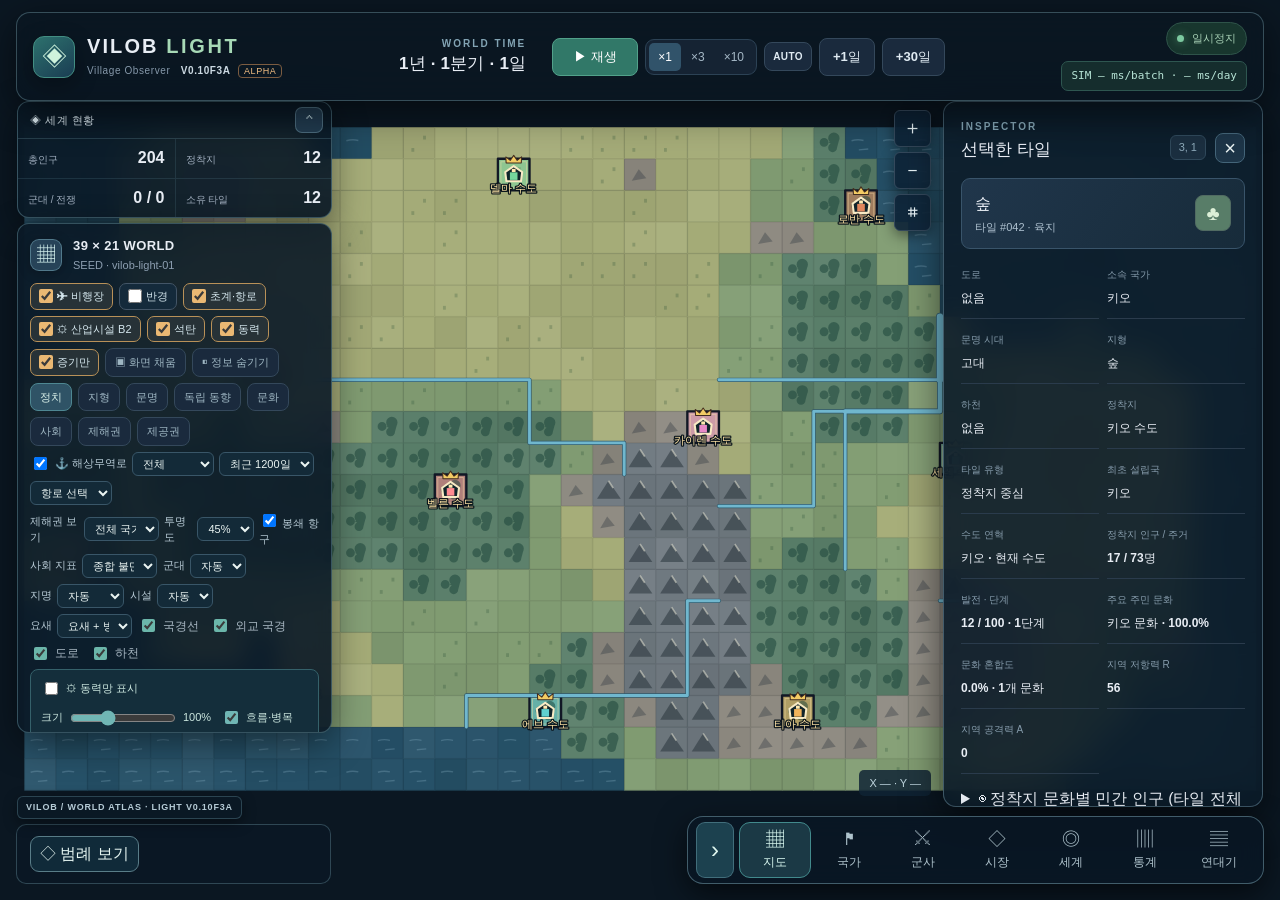
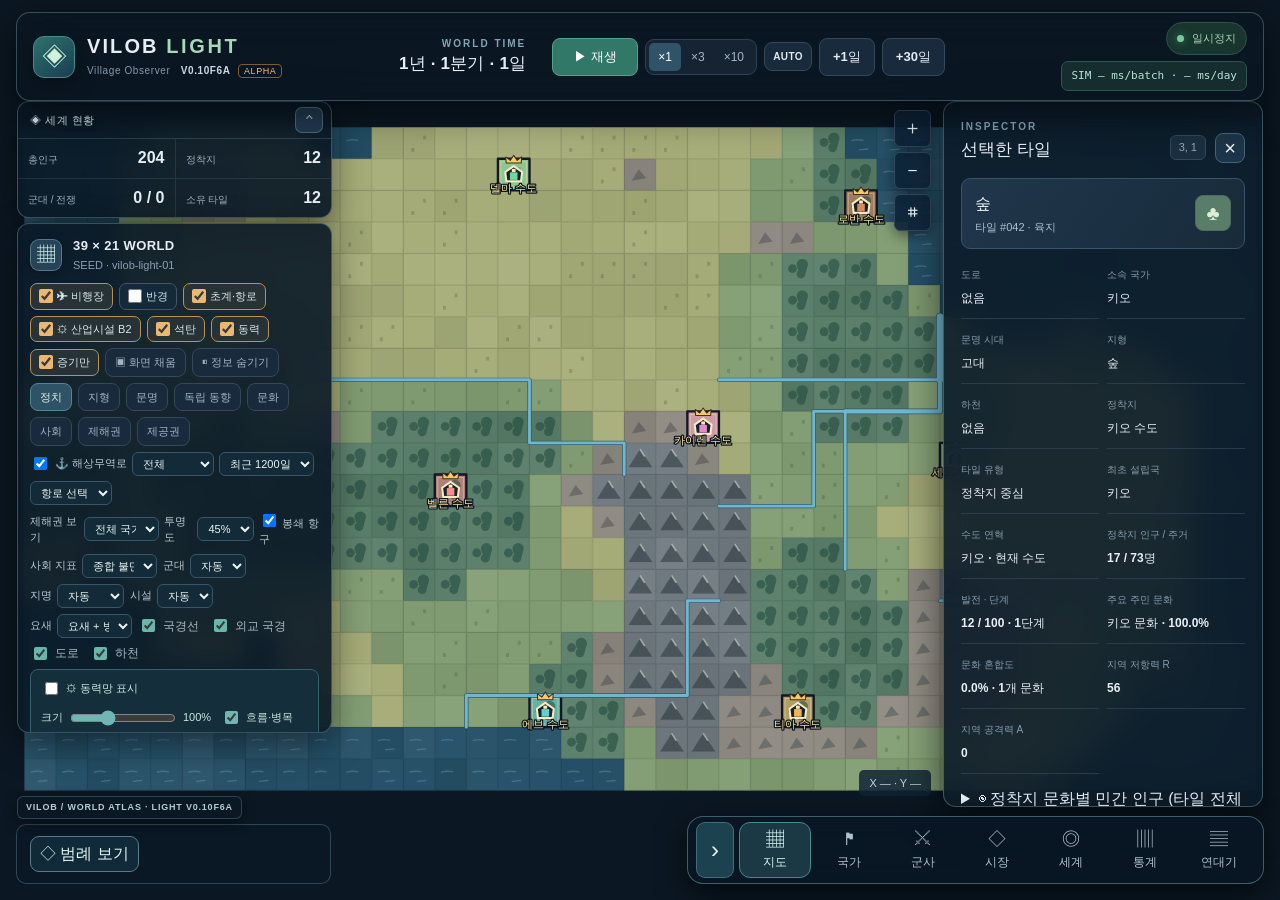
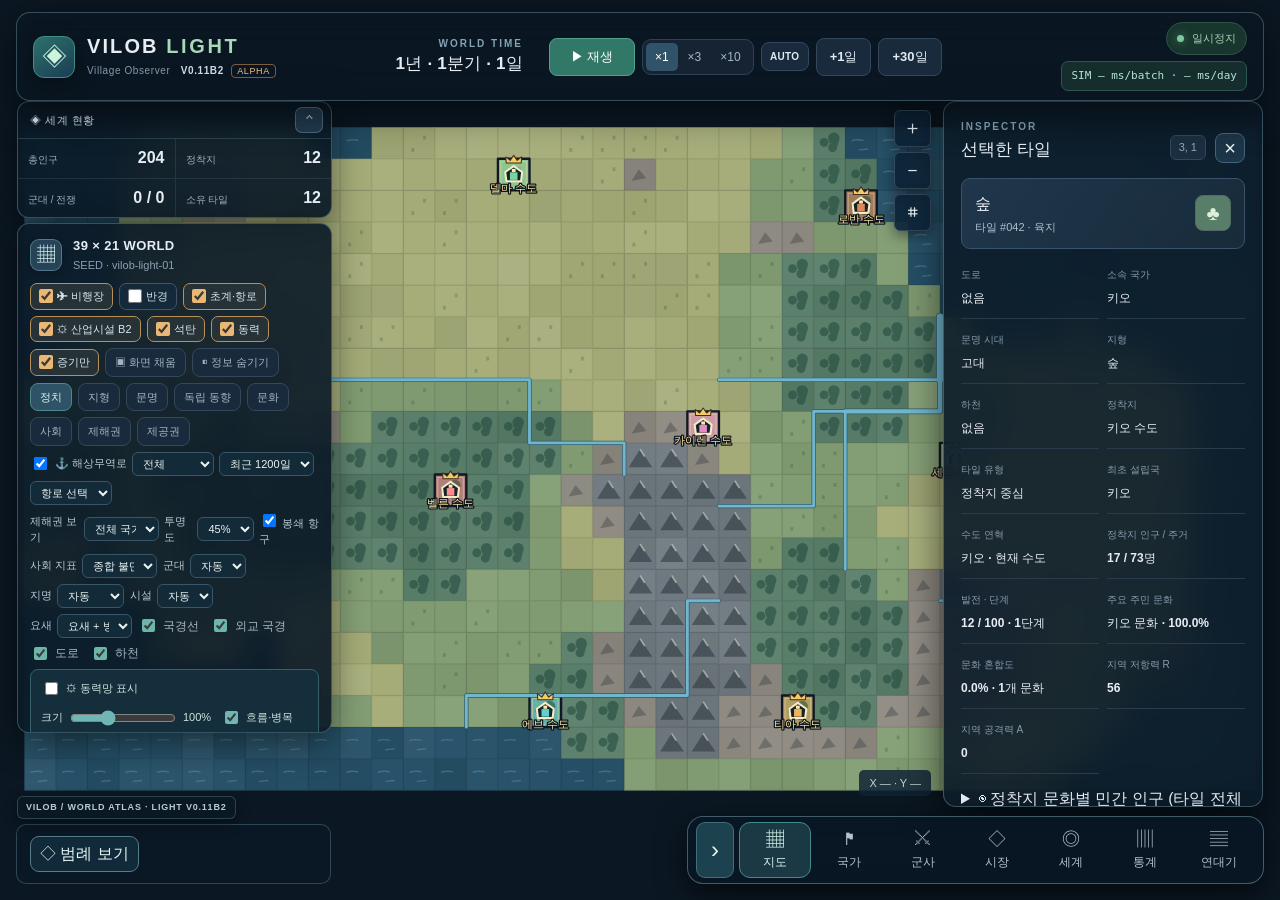
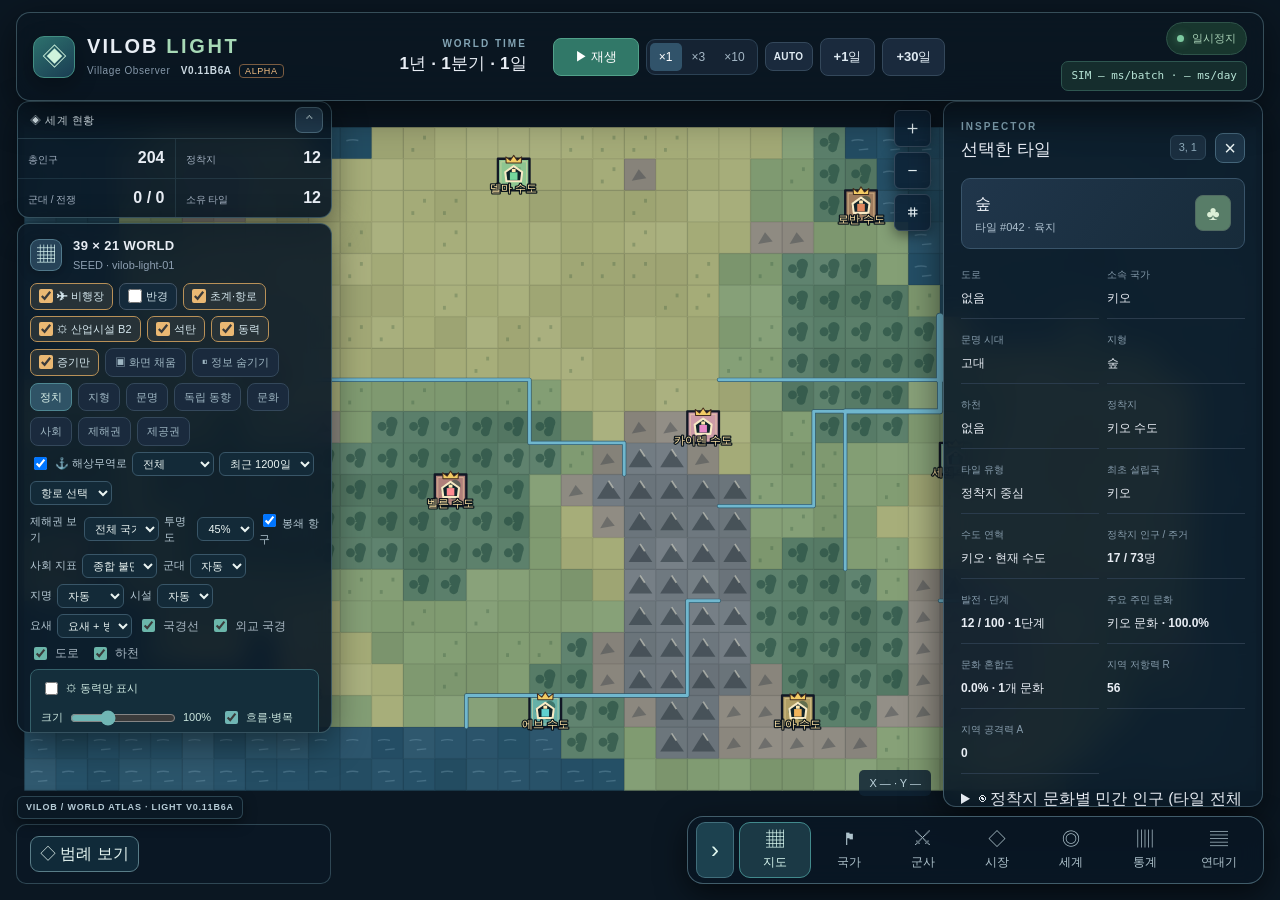
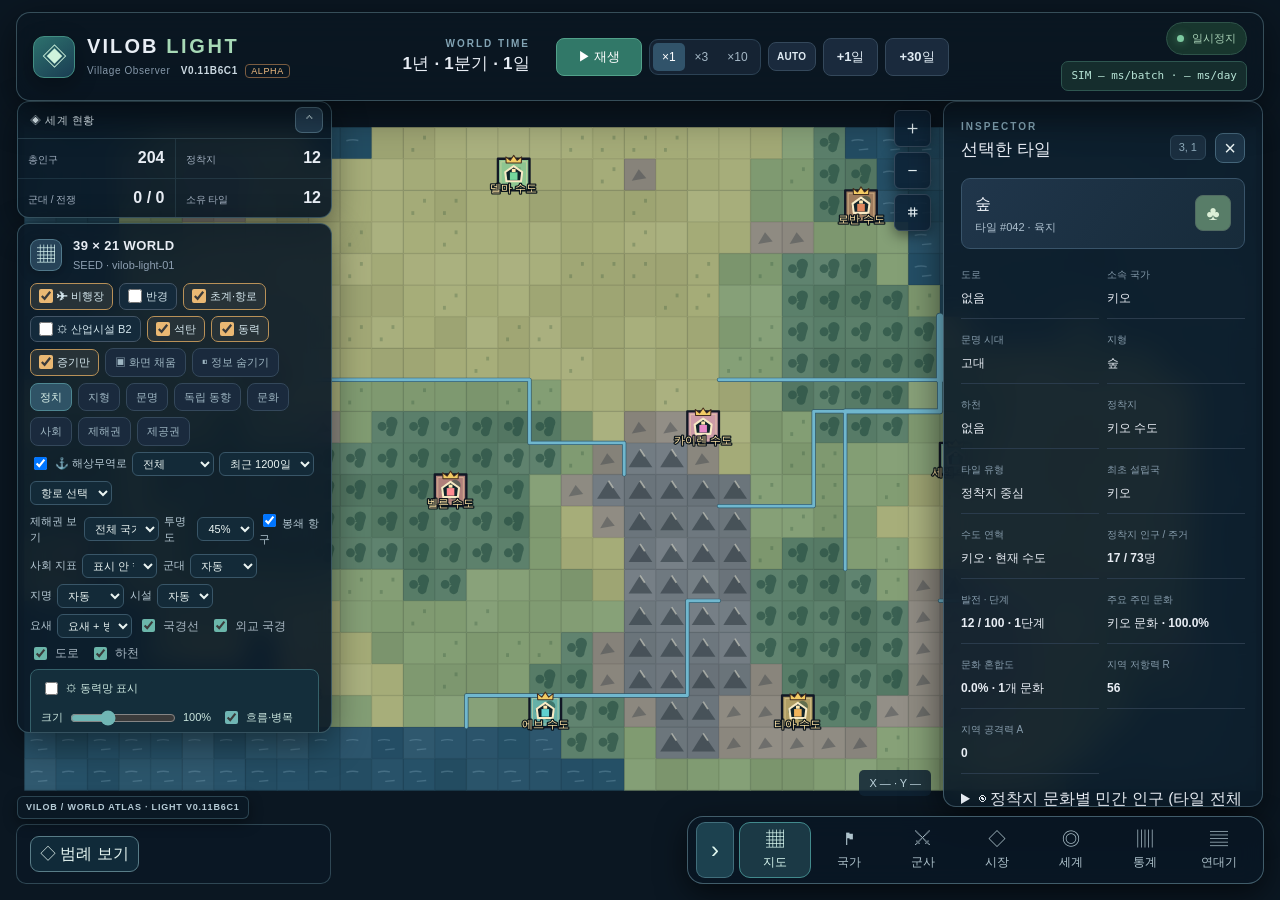
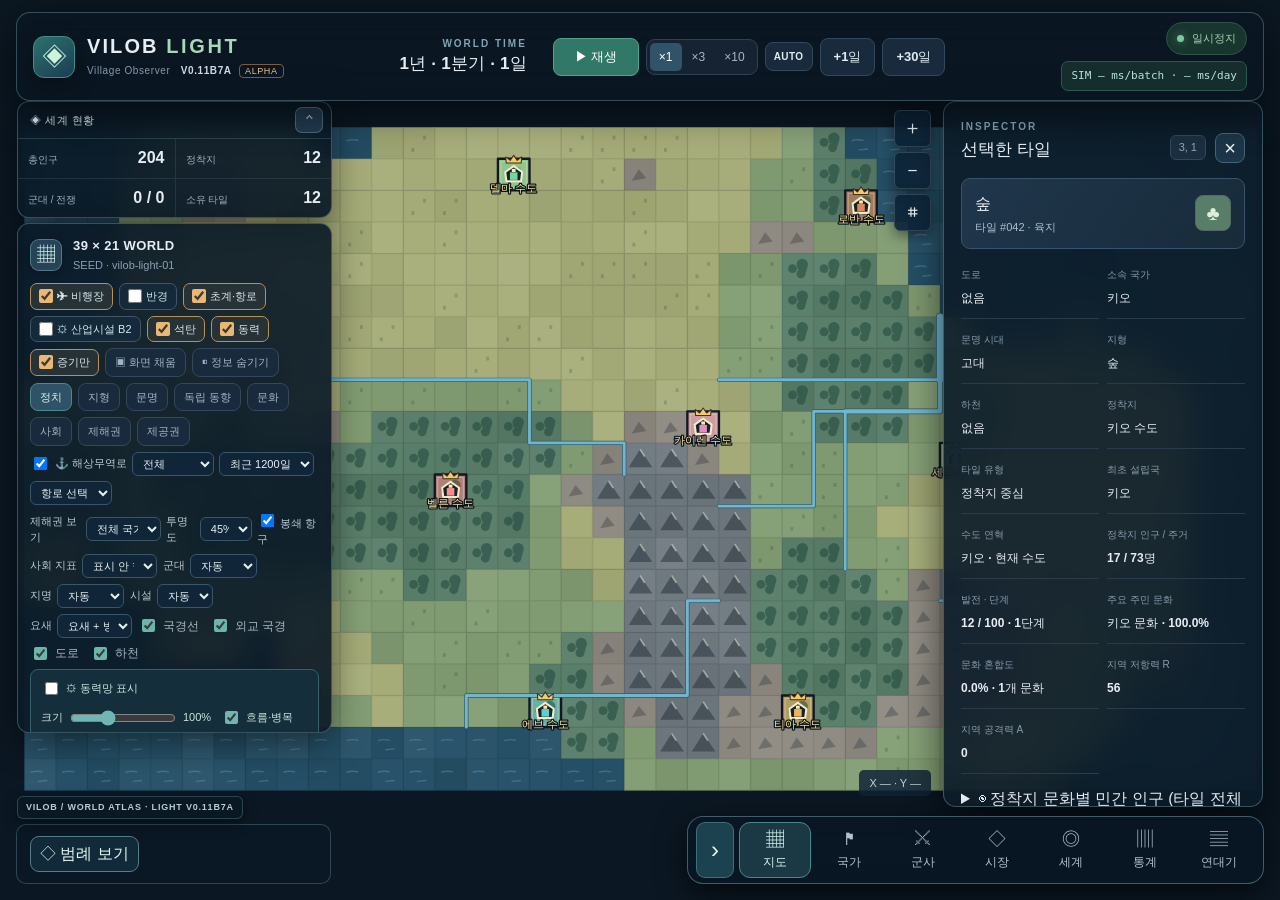
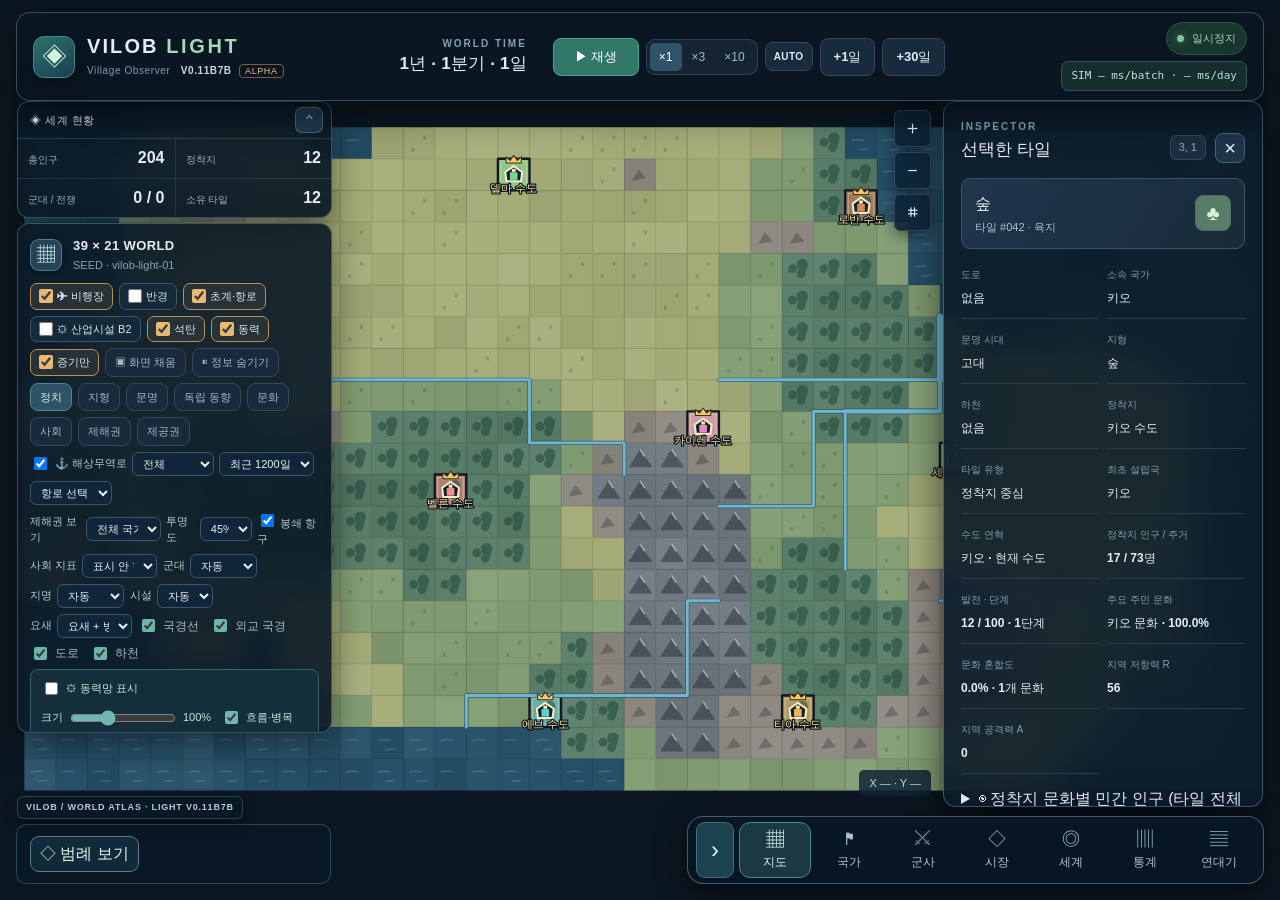
